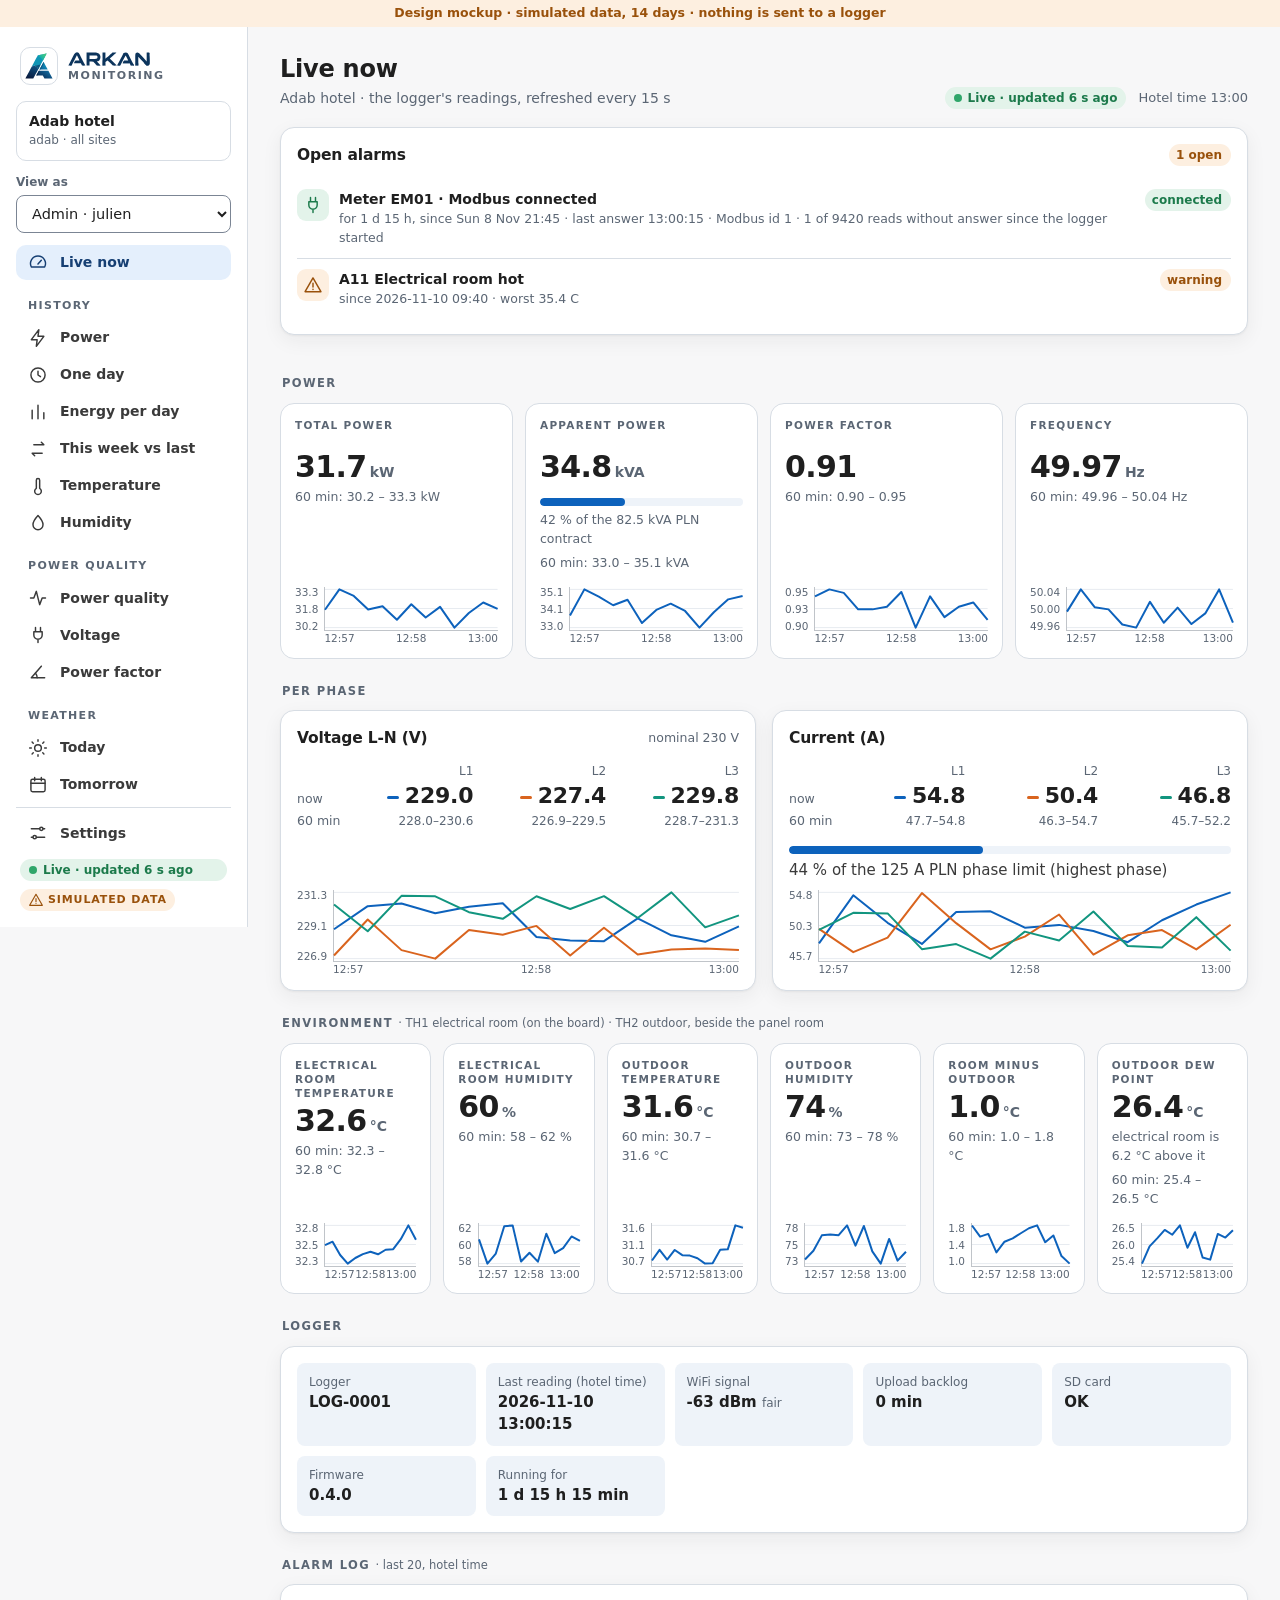
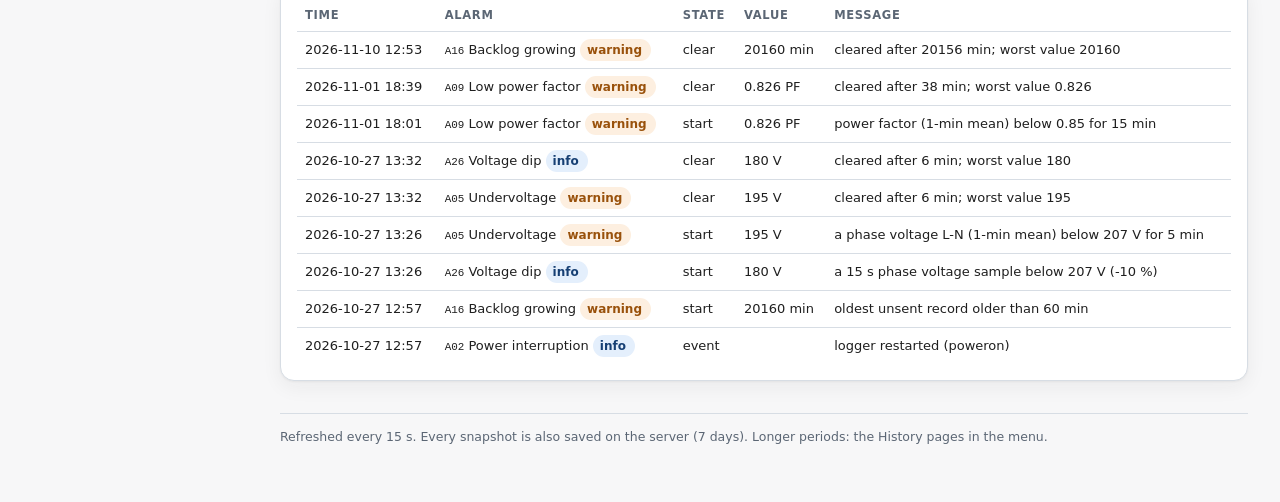
==== docs/mockup/arkan/index.html @ cc8fe13a "Meter link: Modbus connection state of each meter on the site page Firmware 0.5.0: meter::read() kee" ====
<!DOCTYPE html>
<html lang="en">
<head>
<meta charset="utf-8">
<meta name="viewport" content="width=device-width,initial-scale=1,viewport-fit=cover">
<meta name="robots" content="noindex">
<title>Arkan Monitoring: design mockup</title>
<style>/* Arkan UI kit, R1, status S3 (for owner review), 24 October 2026 (R0 the same morning; R1 adds what the Hub port needed: tone pills, small button, five-tile row, landing shell).
   Extracted from the CMMS demo of 21 October 2026 and extended for the Project Hub (progress, deliverables, data room, onboarding, parties).
   One stylesheet, no build step, no network. Class names are the CMMS names, so the CMMS can adopt this file without markup changes.
   Layout follows the width of .shell (container queries): icon rail from 700px, full sidebar from 1100px, top bar and bottom tabs below 700px.
   Needs arkan-ui.js for display settings, sheets and filters; everything else renders from the stylesheet alone.
   Fonts: Satoshi if installed or self-hosted, then Plus Jakarta Sans, then the system font. This file loads nothing from the network.
   Left in the CMMS (not shared): site plan, pins, rooms, QR, asset condition, live electricity, PM week. Deviations: see README.md. */
:root{
  color-scheme:light;
  --bg:#F7F7F8; --surface:#FFFFFF; --surface-2:#EEF3F9; --stage:#E9EDF2;
  --ink:#1F1F1F; --ink-2:#3A3A3A; --muted:#5B6674;
  --line:#D7DDE4; --line-2:#C0C4C9; --grid:#E7EBF0; --control:#7B8594;
  --brand:#0D62BC; --brand-ink:#163F73; --brand-bright:#1B8ED1; --brand-tint:#E4EFFC; --brand-tint-2:#C1DDFD;
  --action:#0D62BC; --action-hover:#163F73; --on-action:#FFFFFF; --focus:#1B8ED1;
  --good:#2FA66A; --good-ink:#1C7A4B; --good-bg:#E3F3EA;
  --warn:#D06A0A; --warn-ink:#99510B; --warn-bg:#FDEFE0;
  --crit:#D14343; --crit-ink:#A62A2A; --crit-bg:#FBE6E6;
  --wordmark:#0C345C; --tile:#FFFFFF;
  --band:rgba(47,166,106,.11); --area:rgba(13,98,188,.10);
  --shadow-card:0 1px 2px rgba(31,31,31,.05),0 6px 20px rgba(31,31,31,.06);
  --shadow-pop:0 4px 8px rgba(31,31,31,.08),0 16px 40px rgba(31,31,31,.14);
  --scrim:rgba(18,24,33,.42);
  --font:'Satoshi','Plus Jakarta Sans',system-ui,-apple-system,'Segoe UI',Roboto,sans-serif;
  --mono:'IBM Plex Mono',ui-monospace,'SFMono-Regular',Menlo,Consolas,monospace;
  --r-sm:4px; --r-md:8px; --r-lg:14px; --r-pill:999px;
}
@media (prefers-color-scheme:dark){:root:not([data-theme="light"]):not([data-theme="contrast"]){
  --bg:#0E131A; --surface:#151C25; --surface-2:#1C2633; --stage:#090D12;
  --ink:#F2F5F9; --ink-2:#D0D8E2; --muted:#98A4B4;
  --line:#283341; --line-2:#3A4657; --grid:#202A36; --control:#6E7C91;
  --brand:#5AA2EC; --brand-ink:#AFCFF5; --brand-bright:#62B6EA; --brand-tint:#172F4C; --brand-tint-2:#21426B;
  --action:#2C77CC; --action-hover:#2268B8; --on-action:#FFFFFF; --focus:#62B6EA;
  --good:#47BF81; --good-ink:#82DAAB; --good-bg:#12321F;
  --warn:#F5A04E; --warn-ink:#F7BE84; --warn-bg:#3A2613;
  --crit:#EE6B6B; --crit-ink:#F59B9B; --crit-bg:#3E1A1C;
  --wordmark:#E8EEF6; --tile:#FFFFFF;
  --band:rgba(71,191,129,.14); --area:rgba(90,162,236,.16);
  --shadow-card:0 1px 2px rgba(0,0,0,.35),0 6px 20px rgba(0,0,0,.25);
  --shadow-pop:0 4px 8px rgba(0,0,0,.4),0 16px 40px rgba(0,0,0,.45);
  --scrim:rgba(0,0,0,.6); color-scheme:dark;
}}
:root[data-theme="dark"]{
  --bg:#0E131A; --surface:#151C25; --surface-2:#1C2633; --stage:#090D12;
  --ink:#F2F5F9; --ink-2:#D0D8E2; --muted:#98A4B4;
  --line:#283341; --line-2:#3A4657; --grid:#202A36; --control:#6E7C91;
  --brand:#5AA2EC; --brand-ink:#AFCFF5; --brand-bright:#62B6EA; --brand-tint:#172F4C; --brand-tint-2:#21426B;
  --action:#2C77CC; --action-hover:#2268B8; --on-action:#FFFFFF; --focus:#62B6EA;
  --good:#47BF81; --good-ink:#82DAAB; --good-bg:#12321F;
  --warn:#F5A04E; --warn-ink:#F7BE84; --warn-bg:#3A2613;
  --crit:#EE6B6B; --crit-ink:#F59B9B; --crit-bg:#3E1A1C;
  --wordmark:#E8EEF6; --tile:#FFFFFF;
  --band:rgba(71,191,129,.14); --area:rgba(90,162,236,.16);
  --shadow-card:0 1px 2px rgba(0,0,0,.35),0 6px 20px rgba(0,0,0,.25);
  --shadow-pop:0 4px 8px rgba(0,0,0,.4),0 16px 40px rgba(0,0,0,.45);
  --scrim:rgba(0,0,0,.6); color-scheme:dark;
}
*{box-sizing:border-box}
body{background:var(--bg);color:var(--ink-2);font:15px/1.5 var(--font);-webkit-font-smoothing:antialiased;font-variant-numeric:tabular-nums}
body::before{content:"";position:fixed;inset:0 0 auto;height:env(safe-area-inset-top,0px);z-index:60;background:var(--surface)}
button,input,select,textarea{font:inherit;color:inherit}
button{cursor:pointer;background:none;border:0;padding:0;text-align:inherit}
:focus-visible{outline:2px solid var(--focus);outline-offset:2px;border-radius:6px}
h1,h2,h3{color:var(--ink);margin:0;text-wrap:balance;letter-spacing:-.01em}
p{margin:0}
.i{width:20px;height:20px;flex:none;fill:none;stroke:currentColor;stroke-width:1.75;stroke-linecap:round;stroke-linejoin:round}
.i.sm{width:16px;height:16px}
.mono{font-family:var(--mono);font-size:.84em;font-weight:500;letter-spacing:0}
.eyebrow{font-size:11.5px;font-weight:700;letter-spacing:.12em;text-transform:uppercase;color:var(--muted)}
.muted{color:var(--muted)}
.sr{position:absolute;width:1px;height:1px;overflow:hidden;clip:rect(0 0 0 0);white-space:nowrap}
@media (prefers-reduced-motion:reduce){*{transition:none!important;animation:none!important}}

/* App shell */
.shell{container:app/inline-size}
.app{display:grid;grid-template-columns:minmax(0,1fr);min-height:100vh}
.side{display:none}
.topbar{position:sticky;top:env(safe-area-inset-top,0px);z-index:20;display:flex;align-items:center;gap:10px;padding-block:10px;padding-left:max(16px,env(safe-area-inset-left,0px));padding-right:max(16px,env(safe-area-inset-right,0px));background:var(--surface);border-bottom:1px solid var(--line)}
.topbar .t-prop{min-width:0;flex:1;line-height:1.2}
.topbar .t-prop b{display:block;color:var(--ink);font-size:15px}
.topbar .t-prop small{color:var(--muted);font-size:12px}
.main{min-width:0;padding-block:16px 24px;padding-left:max(16px,env(safe-area-inset-left,0px));padding-right:max(16px,env(safe-area-inset-right,0px))}
.tabbar{position:sticky;bottom:0;z-index:30;display:grid;grid-auto-flow:column;grid-auto-columns:minmax(0,1fr);background:var(--surface);border-top:1px solid var(--line);padding-block:6px calc(6px + env(safe-area-inset-bottom,0px));padding-left:max(8px,env(safe-area-inset-left,0px));padding-right:max(8px,env(safe-area-inset-right,0px))}
.tabbar a,.tabbar button{display:flex;flex-direction:column;align-items:center;gap:2px;font-size:11px;font-weight:600;color:var(--muted);padding:4px 2px;border-radius:10px;min-width:0}
.tabbar a span,.tabbar button span{max-width:100%;overflow:hidden;text-overflow:ellipsis;white-space:nowrap}
.tabbar a[aria-current="page"],.tabbar button[aria-current="page"]{color:var(--brand)}
.tabbar .tb-report .tb-ic{display:grid;place-items:center;width:44px;height:44px;margin-top:-18px;border-radius:50%;background:var(--action);color:var(--on-action);box-shadow:var(--shadow-pop)}
.tabbar .tb-report .tb-ic .i{width:24px;height:24px}

.brand{display:flex;align-items:center;gap:10px;min-width:0}
.mark-tile{display:grid;place-items:center;width:38px;height:38px;flex:none;border-radius:10px;background:var(--tile);border:1px solid var(--line)}
.mark-tile svg{width:28px;height:28px}
.brand-txt{display:flex;flex-direction:column;line-height:1;gap:4px;min-width:0}
.brand-txt .wm{color:var(--wordmark);display:block;height:14px}
.brand-txt .wm svg{height:14px;width:auto;display:block}
.brand-txt .prod{font-size:11px;font-weight:700;letter-spacing:.14em;text-transform:uppercase;color:var(--muted)}

.side{position:sticky;top:0;height:100vh;flex-direction:column;gap:8px;background:var(--surface);border-right:1px solid var(--line);padding-block:16px;padding-left:max(10px,env(safe-area-inset-left,0px));padding-right:10px;overflow-y:auto}
.side .brand{justify-content:center;padding-bottom:8px}
.side .brand-txt{display:none}
.side .prop{display:none}
.snav{display:flex;flex-direction:column;gap:2px}
.snav a,.snav button{display:flex;flex-direction:column;align-items:center;gap:3px;padding:8px 4px;border-radius:10px;color:var(--ink-2);font-size:11px;font-weight:600;text-align:center}
.snav a:hover,.snav button:hover{background:var(--surface-2)}
.snav a[aria-current="page"],.snav button[aria-current="page"]{background:var(--brand-tint);color:var(--brand-ink)}
.side-foot{margin-top:auto;display:flex;flex-direction:column;gap:8px}
.side-foot .full{display:none}
.icon-btn{display:grid;place-items:center;width:40px;height:40px;border-radius:10px;color:var(--ink-2);border:1px solid var(--line);background:var(--surface);margin-inline:auto;font-size:12px;font-weight:700}
.icon-btn:hover{background:var(--surface-2)}

@container app (min-width:700px){
  .app{grid-template-columns:84px minmax(0,1fr)}
  .side{display:flex}
  .topbar,.tabbar{display:none}
  .main{padding-block:24px 48px;padding-left:24px;padding-right:max(24px,env(safe-area-inset-right,0px))}
}
@container app (min-width:1100px){
  .app{grid-template-columns:248px minmax(0,1fr)}
  .side{padding-left:max(16px,env(safe-area-inset-left,0px));padding-right:16px;gap:12px}
  .side .brand{justify-content:flex-start;padding:4px 4px 4px}
  .side .brand-txt{display:flex}
  .side .prop{display:block;text-align:left;padding:10px 12px;border-radius:10px;border:1px solid var(--line);line-height:1.3}
  .side .prop b{display:block;color:var(--ink);font-size:14px}
  .side .prop small{color:var(--muted);font-size:12px}
  .snav a,.snav button{flex-direction:row;gap:12px;padding:9px 12px;font-size:14px;text-align:left}
  .side-foot .rail{display:none}
  .side-foot .full{display:flex;flex-direction:column;gap:8px}
  .main{padding-block:28px 56px;padding-left:32px;padding-right:max(32px,env(safe-area-inset-right,0px))}
}
.field-row{display:flex;flex-direction:column;gap:4px}
.field-row label{font-size:12px;font-weight:600;color:var(--muted)}
select,input[type="text"],input[type="number"],input[type="search"],textarea{width:100%;min-width:0;padding:9px 11px;border-radius:var(--r-md);border:1px solid var(--control);background:var(--surface);color:var(--ink);font-size:14.5px}
textarea{min-height:84px;resize:vertical}
.seg{display:inline-flex;padding:3px;border-radius:var(--r-md);background:var(--surface-2);gap:2px}
.seg button{padding:5px 10px;border-radius:6px;font-size:13px;font-weight:600;color:var(--muted)}
.seg button[aria-pressed="true"]{background:var(--surface);color:var(--ink);box-shadow:0 1px 2px rgba(0,0,0,.12)}
.chip-demo{display:inline-flex;align-items:center;gap:4px;font-size:11px;font-weight:700;letter-spacing:.08em;text-transform:uppercase;color:var(--warn-ink);background:var(--warn-bg);border-radius:var(--r-pill);padding:3px 8px;white-space:nowrap}

/* Page parts */
.page-head{display:flex;flex-wrap:wrap;align-items:flex-end;justify-content:space-between;gap:12px;margin-bottom:18px}
.page-head h1{font-size:24px;font-weight:800;line-height:1.2}
.page-head .sub{color:var(--muted);font-size:14px;margin-top:4px}
.btn{display:inline-flex;align-items:center;justify-content:center;gap:8px;padding:10px 16px;border-radius:var(--r-md);font-weight:700;font-size:14px;border:1px solid var(--line-2);background:var(--surface);color:var(--ink);white-space:nowrap}
.btn:hover{background:var(--surface-2)}
.btn.primary{background:var(--action);border-color:var(--action);color:var(--on-action)}
.btn.primary:hover{background:var(--action-hover);border-color:var(--action-hover)}
.btn.block{width:100%}
.btn.lg{padding:14px 18px;font-size:15.5px}
.btn:active{opacity:.85}
.card{background:var(--surface);border:1px solid var(--line);border-radius:var(--r-lg);box-shadow:var(--shadow-card);padding:16px;min-width:0}
.card-head{display:flex;align-items:center;justify-content:space-between;gap:12px;margin-bottom:12px}
.card-head h2{font-size:15.5px;font-weight:700}
.link{color:var(--brand);font-weight:600;font-size:13.5px;display:inline-flex;align-items:center;gap:4px}
.link:hover{text-decoration:underline}

.banner{display:flex;gap:12px;align-items:flex-start;padding:12px 14px;border-radius:var(--r-md);background:var(--brand-tint);color:var(--brand-ink);margin-bottom:16px;font-size:14px}
.banner b{color:var(--brand-ink)}
.banner.warn{background:var(--warn-bg);color:var(--warn-ink)}
.banner.warn b{color:var(--warn-ink)}

.tiles{display:grid;grid-template-columns:repeat(2,minmax(0,1fr));gap:12px;margin-bottom:16px}
.kpi{background:var(--surface);border:1px solid var(--line);border-radius:var(--r-lg);padding:14px;display:flex;flex-direction:column;gap:6px;min-width:0}
.kpi .eyebrow{font-size:10.5px;line-height:1.35;min-height:2.7em}
.kpi .big{font-size:30px;font-weight:800;color:var(--ink);line-height:1;letter-spacing:-.02em}
.kpi .big small{font-size:14px;font-weight:600;color:var(--muted);letter-spacing:0;margin-left:3px}
.kpi .sub{font-size:12.5px;color:var(--muted)}
.state{display:inline-flex;align-items:center;gap:4px;font-size:12px;font-weight:700;border-radius:var(--r-pill);padding:2px 8px 2px 6px;align-self:flex-start;white-space:nowrap}
.state .i{width:14px;height:14px;stroke-width:2.2}
.state.good{background:var(--good-bg);color:var(--good-ink)}
.state.warn{background:var(--warn-bg);color:var(--warn-ink)}
.state.crit{background:var(--crit-bg);color:var(--crit-ink)}
.state.info{background:var(--brand-tint);color:var(--brand-ink)}
.state.neutral{background:var(--surface-2);color:var(--muted)}

.dash{display:grid;gap:16px;grid-template-columns:minmax(0,1fr)}
@container app (min-width:700px){
  .tiles{grid-template-columns:repeat(3,minmax(0,1fr))}
  .dash{grid-template-columns:repeat(6,minmax(0,1fr))}
  .w-site,.w-att,.w-pace{grid-column:span 6}
  .w-third{grid-column:span 3}
}
@container app (min-width:1100px){
  .tiles{grid-template-columns:repeat(6,minmax(0,1fr))}
  .dash{grid-template-columns:repeat(12,minmax(0,1fr))}
  .w-site{grid-column:span 8}
  .w-att{grid-column:span 4}
  .w-third,.w-pace{grid-column:span 4}
}

/* Pills */
.pill{display:inline-flex;align-items:center;gap:4px;font-size:12px;font-weight:700;padding:2px 9px 2px 7px;border-radius:var(--r-pill);white-space:nowrap;line-height:1.5}
.pill .i{width:13px;height:13px;stroke-width:2.2}
.pri-urgent{background:var(--crit-bg);color:var(--crit-ink)}
.pri-high{background:var(--warn-bg);color:var(--warn-ink)}
.pri-normal{background:var(--brand-tint);color:var(--brand-ink)}
.pri-low{background:var(--surface-2);color:var(--muted)}
.st{border:1px solid var(--line);color:var(--ink-2);background:var(--surface);font-weight:600}
.st .dot{width:8px;height:8px;border-radius:50%;background:var(--muted)}
.st.s-open .dot,.st.s-assigned .dot{background:var(--brand)}
.st.s-progress .dot{background:var(--brand-bright);box-shadow:0 0 0 3px var(--brand-tint)}
.st.s-parts .dot,.st.s-contractor .dot{background:var(--warn)}
.st.s-check .dot{background:var(--good)}
.st.s-closed .dot,.st.s-scheduled .dot{background:var(--line-2)}
.av{display:inline-grid;place-items:center;width:28px;height:28px;border-radius:50%;background:var(--brand-tint-2);color:var(--brand-ink);font-size:11px;font-weight:800;flex:none}
.av.none{background:var(--surface-2);color:var(--muted);border:1px dashed var(--line-2)}
.av.ext{background:var(--warn-bg);color:var(--warn-ink)}
.due{display:inline-flex;align-items:center;gap:4px;font-size:12.5px;color:var(--muted);white-space:nowrap}
.due .i{width:14px;height:14px}
.due.crit{color:var(--crit-ink);font-weight:700}
.due.warn{color:var(--warn-ink);font-weight:700}

/* Job list */
.jlist{display:flex;flex-direction:column}
.jrow{display:grid;grid-template-columns:36px minmax(0,1fr);gap:4px 12px;padding:12px 8px;border-radius:var(--r-md);width:100%;align-items:start}
.jrow+.jrow{border-top:1px solid var(--line)}
.jrow:hover{background:var(--surface-2)}
.jrow[aria-current="true"]{background:var(--brand-tint)}
.jic{display:grid;place-items:center;width:36px;height:36px;border-radius:10px;background:var(--surface-2);color:var(--brand-ink)}
.jtitle{color:var(--ink);font-weight:700;font-size:14.5px;line-height:1.35}
.jmeta{font-size:12.5px;color:var(--muted);margin-top:2px}
.jtags{grid-column:2;display:flex;flex-wrap:wrap;gap:6px;align-items:center}
.jtags .av{width:24px;height:24px;font-size:10px;margin-left:auto}
.filters{display:flex;flex-wrap:wrap;gap:8px;align-items:center;margin-bottom:12px}
.fchip{padding:6px 12px;border-radius:var(--r-pill);border:1px solid var(--line-2);font-size:13px;font-weight:600;color:var(--ink-2);background:var(--surface);white-space:nowrap}
.fchip[aria-pressed="true"]{background:var(--brand-ink);border-color:var(--brand-ink);color:var(--surface)}
.fchip .n{font-weight:700;opacity:.7;margin-left:4px}
.filters select{width:auto;padding:6px 10px;font-size:13px}
.filters .search{flex:1;min-width:160px}
.jobs-layout{display:grid;gap:16px;grid-template-columns:minmax(0,1fr)}
@container app (min-width:1100px){.jobs-layout.split{grid-template-columns:minmax(0,1fr) 440px}}
.panel{position:sticky;top:16px;align-self:start;max-height:calc(100vh - 32px);overflow:auto}
.empty{padding:28px 12px;text-align:center;color:var(--muted)}

/* Detail */
.dhead{display:flex;flex-direction:column;gap:8px;padding-bottom:14px;border-bottom:1px solid var(--line)}
.dhead h2{font-size:19px;font-weight:800;line-height:1.3}
.dtags{display:flex;flex-wrap:wrap;gap:6px;align-items:center}
.dl{display:grid;grid-template-columns:auto minmax(0,1fr);gap:8px 16px;font-size:14px;padding-block:14px;border-bottom:1px solid var(--line)}
.dl dt{color:var(--muted);font-size:12.5px;font-weight:600;padding-top:1px}
.dl dd{margin:0;color:var(--ink);min-width:0}
.dsec{padding-block:14px;border-bottom:1px solid var(--line)}
.dsec:last-child{border-bottom:0}
.dsec h3{font-size:13px;font-weight:700;color:var(--muted);letter-spacing:.06em;text-transform:uppercase;margin-bottom:10px}
.photo{display:grid;place-items:center;gap:6px;aspect-ratio:4/3;max-width:100%;border-radius:var(--r-md);background:repeating-linear-gradient(135deg,var(--surface-2) 0 10px,var(--surface) 10px 20px);border:1px solid var(--line);color:var(--muted);font-size:12.5px;text-align:center;padding:12px;overflow:hidden}
.photo img{width:100%;height:100%;object-fit:cover;border-radius:6px}
.photo .i{width:28px;height:28px}
.photos{display:grid;grid-template-columns:repeat(2,minmax(0,1fr));gap:8px}
.orig{font-size:13px;color:var(--muted);background:var(--surface-2);border-radius:var(--r-md);padding:8px 10px;margin-top:2px}
.orig i{font-style:normal;color:var(--ink-2)}
.ooo{display:flex;gap:8px;align-items:center;font-size:13px;font-weight:700;color:var(--crit-ink);background:var(--crit-bg);border-radius:var(--r-md);padding:8px 10px}
.timeline{list-style:none;margin:0;padding:0;display:flex;flex-direction:column;gap:12px}
.timeline li{display:grid;grid-template-columns:28px minmax(0,1fr);gap:10px;font-size:13.5px}
.timeline .when{font-size:12px;color:var(--muted)}
.checks{list-style:none;margin:0;padding:0;display:flex;flex-direction:column;gap:2px}
.checks button{display:flex;gap:10px;align-items:flex-start;width:100%;padding:7px 6px;border-radius:6px;font-size:14px;color:var(--ink)}
.checks button:hover{background:var(--surface-2)}
.checks button[disabled]{cursor:default}
.checks button[disabled]:hover{background:none}
.box{width:20px;height:20px;flex:none;border-radius:5px;border:1.5px solid var(--control);display:grid;place-items:center;margin-top:1px;background:var(--surface)}
.box .i{width:14px;height:14px;stroke-width:2.6;visibility:hidden}
.done .box{background:var(--good);border-color:var(--good);color:#fff}
.done .box .i{visibility:visible}
.done .ctext{color:var(--muted);text-decoration:line-through;text-decoration-color:var(--line-2)}
.actions{display:flex;flex-wrap:wrap;gap:8px;padding-top:14px}
.actions .btn{flex:1 1 auto}
.stepper{display:flex;gap:4px;margin-top:4px}
.stepper span{flex:1;height:4px;border-radius:2px;background:var(--line)}
.stepper span.on{background:var(--brand)}
.stepper-l{display:flex;justify-content:space-between;font-size:11px;color:var(--muted);margin-top:4px}

/* Sheet */
.sheet-wrap{position:fixed;inset:0;z-index:70;display:flex;justify-content:flex-end;align-items:stretch;background:var(--scrim)}
.sheet{background:var(--surface);width:min(480px,100%);height:100%;overflow:auto;padding-block:calc(12px + env(safe-area-inset-top,0px)) calc(24px + env(safe-area-inset-bottom,0px));padding-left:20px;padding-right:max(20px,env(safe-area-inset-right,0px));box-shadow:var(--shadow-pop)}
.sheet.small{height:auto;max-height:100%;align-self:flex-end;width:100%;border-radius:18px 18px 0 0;padding-left:max(20px,env(safe-area-inset-left,0px))}
@media (min-width:700px){.sheet.small{align-self:center;width:min(440px,92%);border-radius:var(--r-lg);margin-right:auto;margin-left:auto;padding-bottom:24px}}
.sheet-top{display:flex;align-items:center;justify-content:space-between;gap:8px;margin-bottom:12px;position:sticky;top:-12px;background:var(--surface);padding-block:8px;z-index:2}
.sheet-top .icon-btn{margin:0}
.opt{display:flex;align-items:center;gap:12px;width:100%;padding:12px;border-radius:var(--r-md);border:1px solid var(--line);margin-bottom:8px;color:var(--ink)}
.opt:hover{background:var(--surface-2)}
.opt[aria-pressed="true"]{border-color:var(--brand);background:var(--brand-tint)}
.opt small{display:block;color:var(--muted);font-size:12.5px}
.toast{position:fixed;left:50%;width:max-content;transform:translateX(-50%);bottom:calc(96px + env(safe-area-inset-bottom,0px));z-index:95;background:var(--ink);color:var(--surface);padding:11px 16px;border-radius:var(--r-md);font-size:14px;font-weight:600;box-shadow:var(--shadow-pop);max-width:min(520px,calc(100% - 32px));display:flex;gap:10px;align-items:center}
@media (min-width:700px){.toast{bottom:28px}}

.legend{display:flex;flex-wrap:wrap;gap:6px 14px;font-size:12px;color:var(--muted);margin-top:10px}
.legend span{display:inline-flex;align-items:center;gap:6px}
.sw{width:12px;height:12px;border-radius:3px;border:1px solid var(--line-2);display:inline-block}
/* Charts */
.chart{position:relative;width:100%;touch-action:pan-y}
.chart svg{display:block;overflow:visible}
.chart .grid{stroke:var(--grid);stroke-width:1}
.chart .ax{fill:var(--muted);font-size:11px;font-family:var(--font)}
.chart .lbl{fill:var(--ink);font-size:11.5px;font-weight:700;font-family:var(--font)}
.chart .band{fill:var(--band)}
.chart .ln{fill:none;stroke:var(--brand);stroke-width:2;stroke-linejoin:round;stroke-linecap:round}
.chart .ar{fill:var(--area)}
.chart .mk-bad{fill:var(--crit);stroke:var(--surface);stroke-width:2}
.chart .mk-end{fill:var(--brand);stroke:var(--surface);stroke-width:2}
.chart .xh{stroke:var(--line-2);stroke-width:1}
.chart .xhd{fill:var(--surface);stroke:var(--brand);stroke-width:2}
.chart .lim{stroke:var(--crit);stroke-width:1;stroke-dasharray:4 4}
.tip{position:absolute;top:-6px;pointer-events:none;background:var(--ink);color:var(--surface);font-size:12px;padding:6px 9px;border-radius:6px;white-space:nowrap;transform:translateY(-100%);box-shadow:var(--shadow-pop);z-index:3}
.tip b{font-weight:700}
.spark-row{display:grid;grid-template-columns:minmax(0,1fr) auto;gap:4px 12px;align-items:end;padding-block:10px}
.spark-row+.spark-row{border-top:1px solid var(--line)}
.spark-row .v{font-size:22px;font-weight:800;color:var(--ink);line-height:1;text-align:right}
.spark-row .v small{font-size:12px;color:var(--muted);font-weight:600}
.spark-row .chart{grid-column:1/-1}
details.tbl summary{cursor:pointer;color:var(--brand);font-weight:600;font-size:13px;margin-top:8px}
.tablewrap{overflow-x:auto}
table.data{border-collapse:collapse;width:100%;font-size:13px;margin-top:8px}
table.data th{text-align:left;font-size:11.5px;color:var(--muted);font-weight:700;letter-spacing:.06em;text-transform:uppercase;padding:6px 8px;border-bottom:1px solid var(--line);white-space:nowrap}
table.data td{padding:7px 8px;border-bottom:1px solid var(--line);color:var(--ink);white-space:nowrap}
table.data td.wrap{white-space:normal;min-width:180px}
table.data tr:last-child td{border-bottom:0}
.num{text-align:right}

/* Lists, pacing, week */
.alist{list-style:none;margin:0;padding:0;display:flex;flex-direction:column}
.alist li{display:grid;grid-template-columns:32px minmax(0,1fr) auto;gap:10px;padding-block:10px;align-items:start;font-size:14px}
.alist li+li{border-top:1px solid var(--line)}
.alist .ai{display:grid;place-items:center;width:32px;height:32px;border-radius:9px}
.alist .ai.crit{background:var(--crit-bg);color:var(--crit-ink)}
.alist .ai.good{background:var(--good-bg);color:var(--good-ink)}
.alist .ai.warn{background:var(--warn-bg);color:var(--warn-ink)}
.alist .ai.info{background:var(--brand-tint);color:var(--brand-ink)}
.alist b{color:var(--ink)}
.alist small{display:block;color:var(--muted);font-size:12.5px}
.pace{display:grid;grid-template-columns:repeat(10,minmax(0,1fr));gap:4px;margin-block:10px 8px}
.pace span{height:30px;border-radius:5px;border:1px solid var(--line-2);display:grid;place-items:center;font-size:10.5px;font-weight:700;color:var(--muted);background:var(--surface)}
.pace span.done{background:var(--good-bg);border-color:var(--good);color:var(--good-ink)}
.pace span.prog{background:var(--brand-tint);border-color:var(--brand);color:var(--brand-ink)}
.pace-note{font-size:13px;color:var(--muted)}
.two{display:grid;gap:16px;grid-template-columns:minmax(0,1fr)}
@container app (min-width:900px){.two{grid-template-columns:repeat(2,minmax(0,1fr))}}
.three{display:grid;gap:16px;grid-template-columns:minmax(0,1fr)}
@container app (min-width:1100px){.three{grid-template-columns:repeat(3,minmax(0,1fr))}}
.stack{display:flex;flex-direction:column;gap:16px;min-width:0}

/* Report */
.report{max-width:640px}
.step{display:flex;flex-direction:column;gap:10px;margin-bottom:20px}
.step-l{display:flex;align-items:center;gap:8px;font-weight:700;color:var(--ink);font-size:15px}
.step-n{display:grid;place-items:center;width:22px;height:22px;border-radius:50%;background:var(--brand-ink);color:var(--surface);font-size:12px;font-weight:800}
.gridpick{display:grid;grid-template-columns:repeat(2,minmax(0,1fr));gap:8px}
@container app (min-width:560px){.gridpick{grid-template-columns:repeat(3,minmax(0,1fr))}.gridpick.cats{grid-template-columns:repeat(4,minmax(0,1fr))}}
.pick{display:flex;flex-direction:column;align-items:flex-start;gap:6px;padding:12px;border-radius:var(--r-md);border:1px solid var(--control);background:var(--surface);color:var(--ink);font-weight:600;font-size:13.5px;line-height:1.3;min-width:0}
.pick .i{color:var(--brand-ink)}
.pick[aria-pressed="true"]{border-color:var(--brand);background:var(--brand-tint);box-shadow:0 0 0 1px var(--brand)}
.toggle{display:flex;gap:12px;align-items:center;padding:12px;border-radius:var(--r-md);border:1px solid var(--control);background:var(--surface);color:var(--ink);font-weight:600;font-size:14px;width:100%}
.switch{width:40px;height:24px;border-radius:12px;background:var(--control);position:relative;flex:none;transition:background .15s}
.switch::after{content:"";position:absolute;top:3px;left:3px;width:18px;height:18px;border-radius:50%;background:#fff;transition:transform .15s}
.toggle[aria-pressed="true"] .switch{background:var(--action)}
.toggle[aria-pressed="true"] .switch::after{transform:translateX(16px)}
.err{color:var(--crit-ink);font-size:13px;font-weight:600;display:flex;gap:6px;align-items:center}
.sugg{font-size:13px;color:var(--muted)}

/* Assets */
.alay{display:grid;gap:16px;grid-template-columns:minmax(0,1fr)}
@container app (min-width:1100px){.alay.split{grid-template-columns:minmax(0,1fr) 400px}}
.agroup h3{font-size:12px;font-weight:700;letter-spacing:.1em;text-transform:uppercase;color:var(--muted);margin:14px 0 6px;display:flex;gap:8px;align-items:center}
.arow{display:grid;grid-template-columns:minmax(0,1fr) auto;gap:2px 12px;padding:10px 8px;border-radius:var(--r-md);width:100%;align-items:center}
.arow+.arow{border-top:1px solid var(--line)}
.arow:hover{background:var(--surface-2)}
.arow[aria-current="true"]{background:var(--brand-tint)}
.arow .an{font-weight:700;color:var(--ink);font-size:14px}
.arow .ameta{font-size:12.5px;color:var(--muted)}
.meter{display:grid;grid-template-columns:repeat(2,minmax(0,1fr));gap:10px}
.meter div{background:var(--surface-2);border-radius:var(--r-md);padding:10px 12px}
.meter b{display:block;font-size:18px;color:var(--ink);font-weight:800}
.meter small{color:var(--muted);font-size:12px}
.inline{display:flex;gap:8px;align-items:center;flex-wrap:wrap}
.more-list .opt .i{color:var(--brand-ink)}

/* Navigation separator */
.snav .sep{height:1px;background:var(--line);margin:8px 6px}
.snav .sep-l{display:none}
@container app (min-width:1100px){.snav .sep-l{display:block;font-size:11px;font-weight:700;letter-spacing:.12em;text-transform:uppercase;color:var(--muted);padding:2px 12px 4px}}

.rooms-strip{display:grid;grid-template-columns:repeat(10,minmax(0,1fr));gap:4px;margin-top:12px}
.rooms-strip button{border:1px solid var(--line-2);border-radius:6px;padding:4px 2px;text-align:center;font-size:11.5px;font-weight:700;color:var(--ink);background:var(--surface);line-height:1.25;min-width:0}
.rooms-strip button small{display:block;font-size:10px;font-weight:600;color:var(--muted);overflow:hidden;text-overflow:ellipsis;white-space:nowrap}
.rooms-strip button.ooo{background:var(--crit-bg);border-color:var(--crit)}
.rooms-strip button.pm{background:var(--brand-tint);border-color:var(--brand)}
.rooms-strip button.occ{background:var(--surface-2)}
.live-pill{display:inline-flex;align-items:center;gap:6px;font-size:12px;font-weight:700;color:var(--good-ink);background:var(--good-bg);padding:2px 9px;border-radius:var(--r-pill);white-space:nowrap}
.live-pill i{width:8px;height:8px;border-radius:50%;background:var(--good);animation:blink 1.6s infinite}
.live-pill.gen{color:var(--warn-ink);background:var(--warn-bg)}
.live-pill.gen i{background:var(--warn)}
@keyframes blink{50%{opacity:.25}}
.capbar{height:8px;border-radius:4px;background:var(--surface-2);overflow:hidden;margin:10px 0 5px}
.capbar span{display:block;height:100%;background:var(--brand);border-radius:4px;transition:width .6s}
.capbar.gen span{background:var(--warn)}
/* Data room */
.dr{display:grid;gap:16px;grid-template-columns:minmax(0,1fr)}
@container app (min-width:900px){.dr{grid-template-columns:250px minmax(0,1fr)}}
.tree-wrap{display:none}
@container app (min-width:900px){.tree-wrap{display:block;align-self:start}}
.tree{display:flex;flex-direction:column;gap:2px}
.tree button{display:flex;align-items:center;gap:8px;padding:7px 10px;border-radius:var(--r-md);font-size:13.5px;color:var(--ink-2);width:100%;text-align:left}
.tree button:hover{background:var(--surface-2)}
.tree button.sub{padding-left:36px;font-size:13px}
.tree button[aria-current="true"]{background:var(--brand-tint);color:var(--brand-ink);font-weight:700}
.tree button .n{margin-left:auto;font-size:12px;color:var(--muted);font-weight:600}
.tree button .fn{font-family:var(--mono);font-size:11.5px;color:var(--muted);width:18px}
.tree .miss{color:var(--warn-ink)}
.tree hr{border:0;border-top:1px solid var(--line);margin:6px 0}
.folder-chips{display:flex;gap:8px;overflow-x:auto;padding-bottom:6px;margin-bottom:6px}
@container app (min-width:900px){.folder-chips{display:none}}
.ftype{display:inline-grid;place-items:center;min-width:40px;height:22px;border-radius:5px;font-size:10.5px;font-weight:800;letter-spacing:.04em;padding:0 5px}
.ft-pdf{background:var(--crit-bg);color:var(--crit-ink)}
.ft-dwg{background:var(--brand-tint);color:var(--brand-ink)}
.ft-xlsx{background:var(--good-bg);color:var(--good-ink)}
.ft-jpg{background:var(--warn-bg);color:var(--warn-ink)}
.ft-none,.ft-file{background:var(--surface-2);color:var(--muted)}
.drow{display:grid;grid-template-columns:auto minmax(0,1fr) auto;gap:4px 12px;align-items:center;padding:10px 8px;border-radius:var(--r-md);width:100%}
.drow+.drow{border-top:1px solid var(--line)}
.drow:hover{background:var(--surface-2)}
.drow .dn{font-weight:700;color:var(--ink);font-size:14px}
.drow .dm{font-size:12.5px;color:var(--muted)}
.drow.missing .dn{color:var(--muted);font-style:italic}
.dgroup h3{font-size:12px;font-weight:700;letter-spacing:.1em;text-transform:uppercase;color:var(--muted);margin:14px 8px 4px}
.dgroup:first-child h3{margin-top:2px}
.sheet.wide{width:min(760px,100%)}
.viewer{border:1px solid var(--line);border-radius:10px;background:var(--surface-2);padding:10px;margin-block:14px}
.viewer img{width:100%;display:block;border-radius:6px}
.paper{background:#FFFFFF;border-radius:4px;box-shadow:0 1px 3px rgba(0,0,0,.25)}
.paper svg{display:block;width:100%;height:auto}
.viewer .vnote{font-size:12px;color:var(--muted);margin-top:8px;text-align:center}
.revs{list-style:none;margin:0;padding:0;display:flex;flex-direction:column;gap:6px;font-size:13.5px}
.revs li{display:flex;justify-content:space-between;gap:8px}
.up-in{position:absolute;opacity:0;width:1px;height:1px}
.two-col{display:grid;grid-template-columns:repeat(2,minmax(0,1fr));gap:10px}
.idbox{background:var(--surface-2);border-radius:var(--r-md);padding:10px 12px;font-size:12.5px;color:var(--muted)}
.idbox .mono{display:block;color:var(--ink);font-size:14px;margin-bottom:2px}
.req{color:var(--crit-ink)}
/* Reports */
.rp-bar{display:flex;flex-wrap:wrap;gap:10px;align-items:center;justify-content:space-between;margin-bottom:16px}
.rp-paper{background:var(--surface);border:1px solid var(--line);border-radius:var(--r-lg);box-shadow:var(--shadow-card);overflow:hidden}
.rp-band{background:var(--brand-ink);color:var(--surface);padding:18px 20px;display:flex;flex-wrap:wrap;justify-content:space-between;gap:8px 16px;align-items:flex-end}
.rp-band h2{color:var(--surface);font-size:19px;font-weight:800}
.rp-band .eyebrow{color:var(--surface);opacity:.8}
.rp-band small{font-size:12.5px;opacity:.85}
.rp-body{padding:18px 20px;display:flex;flex-direction:column;gap:18px}
.rp-kpis{display:grid;grid-template-columns:repeat(2,minmax(0,1fr));gap:10px}
@container app (min-width:700px){.rp-kpis{grid-template-columns:repeat(4,minmax(0,1fr))}}
.rp-kpis div{background:var(--surface-2);border-radius:var(--r-md);padding:10px 12px;min-width:0}
.rp-kpis small{display:block;font-size:11.5px;color:var(--muted);line-height:1.35}
.rp-kpis b{display:block;font-size:19px;color:var(--ink);font-weight:800;margin-top:3px}
.rp-kpis span{font-size:12px;color:var(--muted)}
.rp-sec h3{font-size:12px;font-weight:700;letter-spacing:.1em;text-transform:uppercase;color:var(--muted);margin-bottom:8px}
.share{display:inline-block;height:6px;border-radius:3px;background:var(--brand-bright);vertical-align:middle;margin-right:8px}
.chart .bar{fill:var(--brand-bright)}
.chart .bar.hi{fill:var(--brand)}
.rp-note{font-size:12.5px;color:var(--muted)}

/* =====================================================================
   Additions to the CMMS base (everything below is new in the kit)
   ===================================================================== */

/* Document-level basics the CMMS page got from its host */
[hidden]{display:none!important}
html{-webkit-text-size-adjust:100%}
body{margin:0}
img{max-width:100%}
a{color:var(--brand)}
.snav a,.tabbar a{text-decoration:none}
.skip{position:absolute;left:-999px;top:8px;z-index:100;background:var(--surface);color:var(--ink);padding:8px 12px;border-radius:var(--r-md);border:2px solid var(--focus);font-weight:700}
.skip:focus{left:8px}
body.sheet-open{overflow:hidden}
.small:not(.sheet){font-size:12.5px}
.mt-8{margin-top:8px}.mt-16{margin-top:16px}.mb-16{margin-bottom:16px}
.spread{display:flex;justify-content:space-between;align-items:center;gap:12px;flex-wrap:wrap}
.jrow .jtitle,.jrow .jmeta{display:block}

/* High contrast mode (from the Hub): black ground, white text, yellow accent. Colour is never the only signal. */
:root[data-theme="contrast"]{
  --bg:#000000; --surface:#000000; --surface-2:#1A1A1A; --stage:#000000;
  --ink:#FFFFFF; --ink-2:#FFFFFF; --muted:#E6E6E6;
  --line:#FFFFFF; --line-2:#FFFFFF; --grid:#707070; --control:#FFFFFF;
  --brand:#FFE14D; --brand-ink:#FFE14D; --brand-bright:#FFE14D; --brand-tint:#241F00; --brand-tint-2:#403600;
  --action:#FFE14D; --action-hover:#FFFFFF; --on-action:#000000; --focus:#FFFFFF;
  --good:#6DFF9D; --good-ink:#6DFF9D; --good-bg:#00210E;
  --warn:#FFB84D; --warn-ink:#FFD24D; --warn-bg:#2B1A00;
  --crit:#FF8A80; --crit-ink:#FF8A80; --crit-bg:#2D0A08;
  --wordmark:#FFFFFF; --tile:#FFFFFF;
  --band:rgba(109,255,157,.18); --area:rgba(255,225,77,.16);
  --shadow-card:none; --shadow-pop:0 0 0 2px #FFFFFF;
  --scrim:rgba(0,0,0,.8); color-scheme:dark;
}
:root[data-theme="contrast"] a{text-decoration:underline}
:root[data-theme="contrast"] .snav a,:root[data-theme="contrast"] .tabbar a,:root[data-theme="contrast"] .btn,:root[data-theme="contrast"] .skip{text-decoration:none}
:root[data-theme="contrast"] .card,:root[data-theme="contrast"] .kpi,:root[data-theme="contrast"] .side,:root[data-theme="contrast"] .topbar,:root[data-theme="contrast"] .tabbar,:root[data-theme="contrast"] .sheet{border-width:2px}

:root[data-theme="contrast"] .seg button[aria-pressed="true"]{box-shadow:inset 0 0 0 2px #FFFFFF}
.card-head{flex-wrap:wrap;row-gap:4px}

/* Display settings (from the Hub): text size, density, motion. Set by arkan-ui.js on <html>. */
html[data-size="small"] body{zoom:.92}
html[data-size="large"] body{zoom:1.12}
html[data-density="compact"] .card{padding:12px}
html[data-density="compact"] .kpi{padding:10px 12px;gap:4px}
html[data-density="compact"] .jrow{padding:7px 8px}
html[data-density="compact"] .arow,html[data-density="compact"] .drow{padding-block:6px}
html[data-density="compact"] table.data td,html[data-density="compact"] table.data th{padding-block:4px}
html[data-density="compact"] .alist li{padding-block:6px}
html[data-density="compact"] .dash,html[data-density="compact"] .tiles{gap:10px}
html[data-motion="reduce"] *{transition:none!important;animation:none!important;scroll-behavior:auto!important}

/* Dashboard grid helpers: a hero widget, a side widget and a full-width widget */
.tiles.t3{grid-template-columns:repeat(3,minmax(0,1fr))}
.w-hero,.w-side,.w-full{grid-column:1/-1}
@container app (min-width:700px){
  .tiles.t4{grid-template-columns:repeat(4,minmax(0,1fr))}
  .w-hero,.w-side{grid-column:span 6}
}
@container app (min-width:1100px){
  .tiles.t4{grid-template-columns:repeat(4,minmax(0,1fr))}
  .w-hero{grid-column:span 8}
  .w-side{grid-column:span 4}
}

/* Audience chips: every page says whose view it is */
.aud{display:inline-flex;align-items:center;gap:6px;font-size:12px;font-weight:700;border-radius:var(--r-pill);padding:2px 10px;white-space:nowrap}
.aud-client{background:var(--good-bg);color:var(--good-ink)}
.aud-internal{background:var(--brand-tint);color:var(--brand-ink)}

/* Provenance footer: data date, record, kit revision */
.foot{margin-top:32px;padding-top:14px;border-top:1px solid var(--line);display:flex;flex-wrap:wrap;gap:6px 16px;justify-content:space-between;font-size:12.5px;color:var(--muted)}

/* Count badge in the navigation: the "waiting on you" number */
.snav a,.snav button{position:relative}
.tabbar a,.tabbar button{position:relative}
.nav-count{margin-left:auto;font-size:11px;font-weight:800;background:var(--warn-bg);color:var(--warn-ink);border-radius:var(--r-pill);padding:0 7px;line-height:18px;min-width:20px;text-align:center}
.tabbar .nav-count{position:absolute;top:0;left:calc(50% + 6px);margin:0}
@container app (min-width:700px) and (max-width:1099px){.snav .nav-count{position:absolute;top:2px;right:6px;margin:0}}

/* Selected row in a list: the detail shows beside it */
.lsplit{display:grid;gap:16px;grid-template-columns:minmax(0,1fr)}
.lsplit>.panel{display:none}
@container app (min-width:1100px){
  .lsplit{grid-template-columns:minmax(0,1fr) 440px}
  .lsplit>.panel{display:block}
}

/* Progress bars: segments widths are set inline from the data */
.pbar{display:flex;height:10px;border-radius:5px;overflow:hidden;background:var(--surface-2);border:1px solid var(--line)}
.pbar.sm{height:8px}
.pb{display:block;height:100%}
.pb-done{background:var(--good)}
.pb-active{background:var(--brand)}
.pb-review{background:var(--warn)}
.pb-expected{background:repeating-linear-gradient(45deg,var(--line-2) 0 3px,transparent 3px 7px)}
.plegend{display:flex;flex-wrap:wrap;gap:6px 16px;margin-top:10px;font-size:12px;color:var(--muted)}
.plegend span{display:inline-flex;align-items:center;gap:6px}
.plegend i{display:inline-block;width:10px;height:10px;border-radius:2px;border:1px solid var(--line-2)}
.prow{display:grid;grid-template-columns:minmax(84px,140px) minmax(0,1fr) auto;gap:4px 12px;align-items:center;padding-block:8px;font-size:13.5px}
.prow+.prow{border-top:1px solid var(--line)}
.prow .pn{color:var(--ink);font-weight:700}
.prow .pv{font-size:12.5px;color:var(--muted);text-align:right;white-space:nowrap}

/* Stage strip: nine stages with their gates. Wraps to rows on narrow widths. */
.stages{display:grid;grid-template-columns:repeat(3,minmax(0,1fr));gap:14px 8px}
@container app (min-width:700px){.stages{grid-template-columns:repeat(5,minmax(0,1fr))}}
@container app (min-width:1320px){.stages{grid-template-columns:repeat(9,minmax(0,1fr))}}
.stg{display:grid;gap:5px;align-content:start;min-width:0}
.stg .rail{height:8px;border-radius:4px;background:var(--line)}
.stg.done .rail{background:var(--good)}
.stg.now .rail{background:var(--brand)}
.stg.off .rail{background:repeating-linear-gradient(45deg,var(--line-2) 0 3px,transparent 3px 7px)}
.stg .nm{font-weight:700;color:var(--ink);font-size:13.5px;overflow-wrap:anywhere}
.stg.now .nm{color:var(--brand)}
.stg .stt{font-size:11px;font-weight:800;letter-spacing:.08em;text-transform:uppercase;color:var(--muted)}
.stg.done .stt{color:var(--good-ink)}
.stg.now .stt{color:var(--brand-ink)}
.stg .gt{font-size:12px;color:var(--muted)}
.stg .gt .mono{color:var(--ink);margin-right:5px}
.stg .ct{font-size:12px;color:var(--muted)}

/* Document status codes: the code and its words together (S0 not issued, S1 to S5 issued for a purpose, A1 and AB approved) */
.pill.dc{font-weight:700}
.pill.dc .mono{font-weight:800}
.dc-S0{background:var(--warn-bg);color:var(--warn-ink)}
.dc-S1,.dc-S2,.dc-S3,.dc-S4,.dc-S5{background:var(--brand-tint);color:var(--brand-ink)}
.dc-A1,.dc-AB{background:var(--good-bg);color:var(--good-ink)}

/* Small text helpers and block layout for spans used as rows */
.ink{color:var(--ink)}
.val{font-size:22px;font-weight:800;color:var(--ink);line-height:1}
.timeline .when,.drow .dn,.drow .dm,.arow .an,.arow .ameta{display:block}
a.drow,a.jrow,a.arow{text-decoration:none}
.side-foot .chip-demo{align-self:flex-start}
.dr>div{min-width:0}
.sw.occ{background:var(--surface-2)}
.rooms-strip button.ooo{display:block;gap:0}
.chart.static svg{width:100%;height:auto}

/* File list inside a detail: type chip, name, size */
.flist{list-style:none;margin:0;padding:0}
.flist li{display:grid;grid-template-columns:48px minmax(0,1fr);gap:10px;align-items:center;padding-block:8px;font-size:14px}
.flist li+li{border-top:1px solid var(--line)}
.flist b{color:var(--ink)}
.flist small{display:block;color:var(--muted);font-size:12.5px}

/* Tables */
.tablewrap.scroll{max-height:60vh;overflow:auto}
table.data.sticky thead th{position:sticky;top:0;background:var(--surface)}
table.data tbody tr:hover td{background:var(--surface-2)}
table.data th.cen,table.data td.cen{text-align:center}
.yn{display:inline-grid;place-items:center;width:22px;height:22px;border-radius:50%}
.yn.yes{background:var(--good-bg);color:var(--good-ink)}
.yn.no{color:var(--muted)}
.yn .i{width:14px;height:14px;stroke-width:2.4}

/* Forms */
.field{display:flex;flex-direction:column;gap:4px;min-width:0}
.field>label{font-size:12.5px;font-weight:700;color:var(--ink-2)}
.field .help{font-size:12.5px;color:var(--muted)}
.field.invalid input,.field.invalid select,.field.invalid textarea{border-color:var(--crit);box-shadow:0 0 0 1px var(--crit)}
.fgrid{display:grid;gap:12px;grid-template-columns:minmax(0,1fr)}
@container app (min-width:560px){.fgrid.c2{grid-template-columns:repeat(2,minmax(0,1fr))}}
.check{display:flex;gap:10px;align-items:flex-start;padding:8px 6px;border-radius:6px;font-size:14px;color:var(--ink);cursor:pointer}
.check input{width:18px;height:18px;margin-top:2px;accent-color:var(--action)}
.wizbar{position:sticky;bottom:0;z-index:5;display:flex;gap:10px;justify-content:space-between;align-items:center;padding:12px 0;margin-top:8px;background:var(--bg);border-top:1px solid var(--line)}
.person{display:grid;grid-template-columns:minmax(0,1fr);gap:8px;padding:12px;border:1px solid var(--line);border-radius:var(--r-md);background:var(--surface)}
.person+.person{margin-top:8px}

/* Status pill dots for documents and approvals (the CMMS job states above stay as they are) */
.st.s-wait .dot,.st.s-review .dot{background:var(--warn)}
.st.s-issued .dot,.st.s-accepted .dot{background:var(--good)}
.st.s-active .dot{background:var(--brand-bright);box-shadow:0 0 0 3px var(--brand-tint)}
.st.s-expected .dot,.st.s-invited .dot{background:transparent;border:1.5px solid var(--muted)}
.st.s-late .dot{background:var(--crit)}

/* Legend swatches for status colours */
.sw.good{background:var(--good-bg);border-color:var(--good)}
.sw.warn{background:var(--warn-bg);border-color:var(--warn)}
.sw.crit{background:var(--crit-bg);border-color:var(--crit)}
.sw.brand{background:var(--brand-tint);border-color:var(--brand)}

/* Printing: content only */
@media print{
  .side,.topbar,.tabbar,.skip,.sheet-wrap,.toast,.page-head .btn,.filters,.wizbar{display:none!important}
  body{background:#FFFFFF;color:#000000}
  .app{display:block}
  .main{padding:0}
  .card,.kpi,.rp-paper{box-shadow:none;break-inside:avoid}
}

/* =====================================================================
   R1: added while porting the Project Hub
   ===================================================================== */

/* Tone pills: the five tones of .state for labels that carry no icon */
.pill.good{background:var(--good-bg);color:var(--good-ink)}
.pill.warn{background:var(--warn-bg);color:var(--warn-ink)}
.pill.crit{background:var(--crit-bg);color:var(--crit-ink)}
.pill.info{background:var(--brand-tint);color:var(--brand-ink)}
.pill.neutral{background:var(--surface-2);color:var(--muted)}

/* A small button, and a heading placed directly in a card */
.btn.small{padding:5px 10px;font-size:13px}
.card>h3{font-size:15.5px;font-weight:700;margin-bottom:10px}

/* Fix: on a page shorter than the screen, the grid rows used to share the spare height, so the top bar grew tall. The page row takes it now. */
.app{grid-template-rows:auto minmax(0,1fr) auto}

/* Five figures in one row on a wide shell */
@container app (min-width:1100px){.tiles.t5{grid-template-columns:repeat(5,minmax(0,1fr))}}

/* Landing shell: no side bar and no tab bar; the top bar carries the brand and a few links (the Hub's portal home) */
.app.bare{grid-template-columns:minmax(0,1fr)}
.app.bare .side,.app.bare .tabbar{display:none}
.app.bare .topbar{display:flex}
.app.bare .main{max-width:1180px;width:100%;margin-inline:auto}
.topbar .tnav{display:flex;gap:2px;flex-wrap:wrap;margin-left:auto}
.topbar .tnav a{color:var(--ink-2);text-decoration:none;font-weight:600;font-size:14px;padding:6px 10px;border-radius:8px}
.topbar .tnav a:hover{background:var(--surface-2)}
.topbar .tnav a[aria-current="page"]{background:var(--brand-tint);color:var(--brand-ink)}</style>
<style>
/* Arkan design (the CMMS's UI kit, server/app/arkan-ui/, served at /live/_ui/). Below: the monitoring additions; the kit itself is not changed. */
/* Series colours: L1, L2, L3 / first, second, third series, never cycled; --s4 is the quiet reference line. */
:root{--s1:#0D62BC;--s2:#D9641E;--s3:#12957F;--s4:#9AA5B1}
@media (prefers-color-scheme:dark){:root:not([data-theme="light"]):not([data-theme="contrast"]){--s1:#5AA2EC;--s2:#F5924E;--s3:#3CC9AE;--s4:#6E7C91}}
:root[data-theme="dark"]{--s1:#5AA2EC;--s2:#F5924E;--s3:#3CC9AE;--s4:#6E7C91}
:root[data-theme="contrast"]{--s1:#FFE14D;--s2:#7FD4FF;--s3:#FF9CF0;--s4:#E6E6E6}

/* View as above the navigation, as in the CMMS (cmms-demo/src/features.css) */
.side-role{display:flex;flex-direction:column;gap:8px}
.side-role .full{display:none}
@container app (min-width:1100px){.side-role .rail{display:none}.side-role .full{display:flex;flex-direction:column;gap:8px}}
.side a.prop{text-decoration:none;color:inherit}
.side a.prop:hover{background:var(--surface-2)}
.snav .nl{display:none}
@container app (min-width:1100px){.snav .nl{display:inline}.snav .ns{display:none}}
.side-foot .full{font-size:12.5px;color:var(--muted);padding:0 4px}
/* The page list scrolls on its own; Settings and the live state stay at the bottom of the side bar */
.side{overflow:hidden}
#snav{flex:1 1 auto;min-height:0;overflow-y:auto}
.side-foot{margin-top:0;border-top:1px solid var(--line);padding-top:8px}
@container app (min-width:1100px){.snav a{padding-block:7px}.snav .sep{margin-block:6px}}
@container app (max-width:699px){.wxline{border-radius:var(--r-lg);padding:8px 14px}}
.topbar .icon-btn{margin:0}

.sec{margin:24px 2px 10px}
.sec span{text-transform:none;letter-spacing:0;font-weight:500}
.tiles{margin-bottom:0}
.tiles.qt{grid-template-columns:repeat(auto-fit,minmax(230px,1fr))}
.headtools{display:flex;gap:8px 12px;align-items:center;flex-wrap:wrap}
.clock{font-size:13px;color:var(--muted);white-space:nowrap}
.live-pill.off{color:var(--crit-ink);background:var(--crit-bg)}
.live-pill.off i{background:var(--crit);animation:none}
.live-pill.idle{color:var(--muted);background:var(--surface-2)}
.live-pill.idle i{background:var(--muted);animation:none}
.spk{display:grid;grid-template-columns:auto minmax(0,1fr);gap:2px 6px;margin-top:6px}
.spk.tall{margin-top:12px}
/* Cards of one row: the label keeps two lines (kit), so the figures line up; the chart sits at the bottom, so the charts line up */
.kpi .spk,.two>.card>.spk{margin-top:auto;padding-top:8px}
.two>.card{display:flex;flex-direction:column}
.two>.card>.phase{margin-bottom:6px}
.spy{display:flex;flex-direction:column;justify-content:space-between;text-align:right}
.spx{grid-column:2;display:flex;justify-content:space-between}
.spy,.spx{font-size:10.5px;line-height:1;color:var(--muted);white-space:nowrap}
.spark{display:block;width:100%;height:44px;overflow:visible;border-left:1px solid var(--line-2);border-bottom:1px solid var(--line-2)}
.spark.tall{height:72px}
.spark .sg{stroke:var(--grid)}
.chart .axl{stroke:var(--line-2);stroke-width:1}
.chart .lim{stroke:var(--warn);stroke-width:1.2;stroke-dasharray:5 4}
.chart .liml{fill:var(--ink-2);stroke:var(--surface);stroke-width:3;paint-order:stroke}
.legend i.limk{height:0;border-top:2px dashed var(--warn);background:none;border-radius:0}
.spark path{fill:none;stroke-width:2;stroke-linejoin:round}
.spark .xh{stroke:var(--control);stroke-dasharray:2 2}
.phase{display:grid;grid-template-columns:auto 1fr 1fr 1fr;gap:2px 12px;align-items:baseline}
.phase .h{font-size:12px;color:var(--muted);text-align:right}
.phase .n{font-size:22px;font-weight:800;color:var(--ink);text-align:right;line-height:1.25;letter-spacing:-.01em}
.phase .l{font-size:12.5px;color:var(--muted)}
.swl{display:inline-block;width:12px;height:3px;border-radius:2px;vertical-align:middle;margin-right:6px}
.capbar span.warn{background:var(--warn)}
.capbar span.crit{background:var(--crit)}
.facts{display:grid;grid-template-columns:repeat(auto-fill,minmax(170px,1fr));gap:10px}
.facts>div{background:var(--surface-2);border-radius:var(--r-md);padding:10px 12px;min-width:0}
.facts small{display:block;color:var(--muted);font-size:12px}
.facts b{display:block;font-size:15px;color:var(--ink);font-weight:700;overflow-wrap:anywhere}
.facts .note{display:block;font-size:12px;color:var(--muted)}
.chart svg{width:100%;height:auto}
.chart svg path.sl{fill:none;stroke-linejoin:round;stroke-linecap:round}
.chart .xh{stroke-dasharray:3 3}
.legend{margin:0 0 8px}
.legend i{display:inline-block;width:14px;height:3px;border-radius:2px}
.ftip{position:fixed;pointer-events:none;background:var(--ink);color:var(--surface);font-size:12px;padding:6px 9px;border-radius:6px;white-space:nowrap;box-shadow:var(--shadow-pop);z-index:90;display:none}
.ftip>b:first-child{display:block;margin-bottom:2px}
.ftip .sq{display:inline-block;width:8px;height:8px;border-radius:2px;margin-right:5px}
.ftip .dim{opacity:.75}
.cmp{display:flex;gap:48px;justify-content:center;align-items:flex-end;min-height:300px;text-align:center}
.cmp .cbar{width:130px;max-width:30vw;border-radius:6px 6px 0 0;margin:4px auto 6px;background:var(--s1)}
.cmp .cbar.prev{opacity:.45}
.cmp .cv{font-size:19px;font-weight:800;color:var(--ink)}
.cmp small{color:var(--muted);font-size:12px}
.verdict{text-align:center;font-weight:700;margin:14px 0 4px;color:var(--ink-2)}
.ok{color:var(--good-ink)}.bad{color:var(--crit-ink)}.warnc{color:var(--warn-ink)}
.dimtxt{color:var(--muted);font-size:12px;font-weight:500}
.wxline{display:inline-flex;flex-wrap:wrap;gap:4px 12px;align-items:center;border:1px solid var(--line);background:var(--surface);border-radius:var(--r-pill);padding:3px 14px;font-size:13.5px;color:var(--ink-2);text-decoration:none}
.wxline b{color:var(--ink)}
.wxline:hover{background:var(--surface-2)}
.wxi{margin-right:4px}
table.data tr.past td{color:var(--muted)}
table.data tr.cur td{background:var(--brand-tint);font-weight:700}
table.data{margin-top:0}
table.data a{font-weight:700;text-decoration:none}
.banner.good{background:var(--good-bg);color:var(--good-ink)}
.banner.crit{background:var(--crit-bg);color:var(--crit-ink)}
.banner{white-space:pre-wrap}
.bar{display:flex;flex-wrap:wrap;gap:8px;align-items:center;margin:10px 0}
.bar select,.bar input[type="text"]{width:auto}
table.regs input,table.regs select{padding:4px 6px;font-size:13px;min-width:64px}
table.regs input[type="checkbox"]{width:18px;height:18px;min-width:0;accent-color:var(--action)}
table.regs tr.changed td{background:var(--warn-bg)}
table.regs tr.new td{background:var(--good-bg)}
table.regs td.n{color:var(--muted);width:2em}
textarea.csv{min-height:220px;font-family:var(--mono);font-size:12.5px}
.btn.danger{color:var(--crit-ink);border-color:var(--crit)}
code{background:var(--surface-2);padding:0 4px;border-radius:4px;font-family:var(--mono);font-size:.86em}
pre{background:var(--surface-2);padding:10px 12px;border-radius:var(--r-md);font-family:var(--mono);font-size:12.5px;white-space:pre-wrap}
.help{font-size:13px;color:var(--muted)}
.help p{margin-top:8px}
.fwrow{display:grid;grid-template-columns:minmax(0,1fr);gap:6px 12px;align-items:end;padding-block:10px;border-top:1px solid var(--line)}
@container app (min-width:700px){.fwrow{grid-template-columns:220px minmax(0,1fr) auto;align-items:center}}
.fwrow b{color:var(--ink);font-size:14px}
.fwstat{font-size:14px;margin-bottom:10px}
.fwstat .ev{font-size:12.5px;color:var(--muted);margin-top:2px}
@container app (max-width:560px){.hide-s{display:none}}
.alist .ai.neutral{background:var(--surface-2);color:var(--muted)}
.alist li.mblink small{overflow-wrap:anywhere}
.mocknote{background:var(--warn-bg);color:var(--warn-ink);font-size:12.5px;font-weight:600;text-align:center;padding:4px 12px}
</style>
<script>/* Arkan UI kit, R0: display settings, sheets, list detail, filters, toasts. No dependencies, no network.
   Load in <head> so the saved display settings apply before the page paints.
   Settings live in localStorage under "arkan-ui.<name>" and are set on <html> as data-theme, data-density, data-size, data-motion.
   Markup contract (data attributes):
     [data-ui-setting="theme|density|size|motion"][data-value]   button of a segmented control
     [data-ui-open="sheetId"]  [data-ui-close]                   open or close a .sheet-wrap
     [data-ui-detail="templateId"]                               a row that shows <template id> in the side panel, or in a sheet on narrow widths
     [data-ui-filter="name"] [data-value]                        chips or tree buttons; rows are [data-ui-row="name"][data-tags="a b"]
     [data-ui-search="name"]                                     text input that filters the same rows
     [data-ui-toast="message"]                                   shows a short message
     .gridpick[data-ui-single] .pick                             one choice at a time; .toggle flips aria-pressed on its own */
(function () {
  'use strict';
  var PREFIX = 'arkan-ui.';
  var CHOICES = {
    theme: ['system', 'light', 'dark', 'contrast'],
    density: ['comfortable', 'compact'],
    size: ['small', 'normal', 'large'],
    motion: ['full', 'reduce']
  };
  var DEFAULT = { theme: 'system', density: 'comfortable', size: 'normal', motion: 'full' };
  var root = document.documentElement;
  var state = {};
  var lastFocus = null;
  var toastTimer = null;

  function read(k) {
    try {
      var v = localStorage.getItem(PREFIX + k);
      return CHOICES[k].indexOf(v) > -1 ? v : DEFAULT[k];
    } catch (e) { return DEFAULT[k]; }
  }
  function write(k, v) { try { localStorage.setItem(PREFIX + k, v); } catch (e) { /* storage blocked: the choice lasts for this page only */ } }

  /* A page that embeds this one may set data-theme itself (a viewer's own light or dark choice). "System" must leave that alone:
     the attribute is removed only when this script set it, and then put back as it was. */
  var hostTheme = null, ownsTheme = false;
  function paint(k, v) {
    state[k] = v;
    if (k === 'theme') {
      if (v === DEFAULT.theme) {
        if (ownsTheme) {
          ownsTheme = false;
          if (hostTheme) root.setAttribute('data-theme', hostTheme); else root.removeAttribute('data-theme');
        }
      } else {
        if (!ownsTheme) { hostTheme = root.getAttribute('data-theme'); ownsTheme = true; }
        root.setAttribute('data-theme', v);
      }
    } else if (v === DEFAULT[k]) root.removeAttribute('data-' + k); else root.setAttribute('data-' + k, v);
    var btns = document.querySelectorAll('[data-ui-setting="' + k + '"]');
    for (var i = 0; i < btns.length; i++) btns[i].setAttribute('aria-pressed', String(btns[i].getAttribute('data-value') === v));
  }

  /* A change made in a page inside a frame, or in the frame's parent, reaches the others through postMessage. */
  function broadcast(k, v) {
    var msg = { arkanUi: 'setting', key: k, value: v };
    if (window.parent && window.parent !== window) window.parent.postMessage(msg, '*');
    var frames = document.getElementsByTagName('iframe');
    for (var i = 0; i < frames.length; i++) {
      try { frames[i].contentWindow.postMessage(msg, '*'); } catch (e) { /* frame not ready */ }
    }
  }
  function set(k, v) {
    if (!CHOICES[k] || CHOICES[k].indexOf(v) < 0 || state[k] === v) return;
    paint(k, v);
    write(k, v);
    broadcast(k, v);
  }
  window.addEventListener('message', function (e) {
    var d = e.data;
    if (d && d.arkanUi === 'setting') set(d.key, d.value);
  });

  Object.keys(CHOICES).forEach(function (k) { paint(k, read(k)); });

  /* Sheets */
  function focusables(el) {
    return el.querySelectorAll('a[href],button:not([disabled]),input:not([disabled]),select:not([disabled]),textarea:not([disabled]),[tabindex]:not([tabindex="-1"])');
  }
  function openSheet(id) {
    var wrap = document.getElementById(id);
    if (!wrap) return;
    closeSheets(true);
    lastFocus = document.activeElement;
    wrap.hidden = false;
    document.body.classList.add('sheet-open');
    var first = focusables(wrap.querySelector('.sheet') || wrap)[0];
    (first || wrap.querySelector('.sheet') || wrap).focus();
  }
  function closeSheets(keepFocus) {
    var open = document.querySelectorAll('.sheet-wrap:not([hidden])');
    for (var i = 0; i < open.length; i++) open[i].hidden = true;
    document.body.classList.remove('sheet-open');
    if (!keepFocus && lastFocus && lastFocus.focus) lastFocus.focus();
  }

  function toast(message) {
    var el = document.getElementById('ui-toast');
    if (!el) return;
    el.textContent = message;
    el.hidden = false;
    clearTimeout(toastTimer);
    toastTimer = setTimeout(function () { el.hidden = true; }, 3200);
  }

  /* List detail: a side panel on wide shells, a sheet otherwise */
  function showDetail(row) {
    var tpl = document.getElementById(row.getAttribute('data-ui-detail'));
    if (!tpl || !tpl.content) return;
    var list = row.closest('[data-ui-list]') || document;
    var rows = list.querySelectorAll('[data-ui-detail]');
    for (var i = 0; i < rows.length; i++) rows[i].setAttribute('aria-current', String(rows[i] === row));
    var panel = document.querySelector('.lsplit > .panel');
    var panelShown = panel && getComputedStyle(panel).display !== 'none' && row.getAttribute('data-ui-sheet') !== 'only';
    if (panelShown) {
      panel.innerHTML = '';
      panel.appendChild(tpl.content.cloneNode(true));
      return;
    }
    var body = document.getElementById('ui-sheet-body');
    var sheet = document.querySelector('#ui-sheet .sheet');
    if (!body || !sheet) return;
    sheet.classList.toggle('wide', row.getAttribute('data-ui-sheet-size') === 'wide');
    body.innerHTML = '';
    body.appendChild(tpl.content.cloneNode(true));
    openSheet('ui-sheet');
  }

  /* Filters: chips or tree buttons narrow rows by tag, search narrows by text; both apply together.
     Several controls may share one name (a folder tree on wide screens, chips on narrow ones); they stay in step. */
  var picked = {};
  function pickFilter(name, value) {
    picked[name] = value;
    var items = document.querySelectorAll('[data-ui-filter="' + name + '"] [data-value]');
    for (var i = 0; i < items.length; i++) {
      var on = items[i].getAttribute('data-value') === value;
      items[i].setAttribute(items[i].classList.contains('fchip') ? 'aria-pressed' : 'aria-current', String(on));
    }
    applyFilter(name);
  }
  function applyFilter(name) {
    var want = picked[name] || 'all';
    var input = document.querySelector('[data-ui-search="' + name + '"]');
    var q = input ? input.value.trim().toLowerCase() : '';
    var rows = document.querySelectorAll('[data-ui-row="' + name + '"]');
    var shown = 0;
    for (var i = 0; i < rows.length; i++) {
      var tags = ' ' + (rows[i].getAttribute('data-tags') || '') + ' ';
      var ok = (want === 'all' || tags.indexOf(' ' + want + ' ') > -1) && (!q || rows[i].textContent.toLowerCase().indexOf(q) > -1);
      rows[i].hidden = !ok;
      if (ok) shown++;
    }
    var groups = document.querySelectorAll('[data-ui-group="' + name + '"]');
    for (var g = 0; g < groups.length; g++) {
      groups[g].hidden = !groups[g].querySelector('[data-ui-row="' + name + '"]:not([hidden])');
    }
    var empty = document.querySelector('[data-ui-empty="' + name + '"]');
    if (empty) empty.hidden = shown > 0;
  }

  document.addEventListener('click', function (e) {
    var t = e.target;
    if (!(t instanceof Element)) return;
    if (t.classList.contains('sheet-wrap')) { closeSheets(); return; }

    var el = t.closest('[data-ui-setting]');
    if (el) { set(el.getAttribute('data-ui-setting'), el.getAttribute('data-value')); return; }

    el = t.closest('[data-ui-open]');
    if (el) { e.preventDefault(); openSheet(el.getAttribute('data-ui-open')); return; }

    el = t.closest('[data-ui-close]');
    if (el) { closeSheets(); return; }

    el = t.closest('[data-ui-detail]');
    if (el) { showDetail(el); return; }

    el = t.closest('[data-ui-filter] [data-value]');
    if (el) { pickFilter(el.closest('[data-ui-filter]').getAttribute('data-ui-filter'), el.getAttribute('data-value')); return; }

    el = t.closest('[data-ui-single] .pick');
    if (el) {
      var picks = el.closest('[data-ui-single]').querySelectorAll('.pick');
      for (var j = 0; j < picks.length; j++) picks[j].setAttribute('aria-pressed', String(picks[j] === el));
      return;
    }

    el = t.closest('.toggle');
    if (el) { el.setAttribute('aria-pressed', String(el.getAttribute('aria-pressed') !== 'true')); return; }

    el = t.closest('[data-ui-toast]');
    if (el) { e.preventDefault(); toast(el.getAttribute('data-ui-toast')); }
  });

  document.addEventListener('input', function (e) {
    var name = e.target && e.target.getAttribute && e.target.getAttribute('data-ui-search');
    if (name) applyFilter(name);
  });

  document.addEventListener('keydown', function (e) {
    var open = document.querySelector('.sheet-wrap:not([hidden])');
    if (!open) return;
    if (e.key === 'Escape') { closeSheets(); return; }
    if (e.key !== 'Tab') return;
    var f = focusables(open.querySelector('.sheet') || open);
    if (!f.length) return;
    var first = f[0], last = f[f.length - 1];
    if (e.shiftKey && document.activeElement === first) { e.preventDefault(); last.focus(); }
    else if (!e.shiftKey && document.activeElement === last) { e.preventDefault(); first.focus(); }
  });

  document.addEventListener('DOMContentLoaded', function () {
    Object.keys(CHOICES).forEach(function (k) { paint(k, state[k]); });
  });

  window.ArkanUI = { set: set, get: function (k) { return state[k]; }, openSheet: openSheet, closeSheets: closeSheets, toast: toast, choices: CHOICES };
})();
</script>
</head>
<body>
<a class="skip" href="#main">Skip to the page</a>
<div class="mocknote" id="mocknote" hidden>Design mockup · simulated data, 14 days · nothing is sent to a logger</div>
<div class="shell" id="shell">
  <div class="app" id="app">
    <aside class="side" aria-label="Main navigation">
      <div class="brand"><span class="mark-tile"><svg viewBox="1010 1060 1325 1220" aria-hidden="true"><path fill="#0f95b5" d="M496.599 356.248C523.564 350.908 550.495 345.403 577.392 339.732C591.906 336.736 608.303 333.808 622.539 330.4L586.54 397.802C581.774 406.757 571.994 426.59 566.753 434.555C560.874 446.535 553.568 458.877 547.42 470.783C546.172 473.2 537.48 489.659 536.355 490.953C528.595 508.428 517.532 525.582 509.271 542.947C508.138 545.329 502.711 556.014 501.276 557.534L500.462 557.155L500.725 555.977C493.643 541.354 491.64 525.595 473.296 520.268C466.18 518.201 462.087 508.489 451.713 507.93C445.97 508.065 412.735 517.703 410.277 514.737C411.827 513.067 413.806 508.251 414.216 505.999C416.366 500.776 423.972 487.203 426.945 481.58L456.894 425.656L483.081 376.306C486.28 370.323 489.649 363.779 492.877 357.758C493.58 356.447 494.957 356.561 496.599 356.248Z" transform="matrix(3.26855 0 0 3.26855 0 -7.62939e-06)"/><defs><linearGradient x1="614.34" y1="326.044" x2="534.365" gradientUnits="userSpaceOnUse" y2="396.159" id="m1-a"><stop stop-color="#54d173" offset="0"/><stop stop-color="#11afaa" offset="1"/></linearGradient></defs><path fill="url(#m1-a)" d="M496.599 356.248C523.564 350.908 550.495 345.403 577.392 339.732C591.906 336.736 608.303 333.808 622.539 330.4L586.54 397.802C581.774 406.757 571.994 426.59 566.753 434.555C566.271 434.407 566.529 434.539 566.056 434.034C567.336 431.55 568.856 428.957 569.555 426.29C566.529 427.877 570.007 427.402 566.749 428.909C563.931 428.669 559.289 423.009 557.455 420.614C554.378 416.596 553.331 409.228 549.9 404.85C541.651 394.325 529.506 386.528 519.124 378.013C519.188 376.873 519.225 377.401 519.064 376.427C511.274 373.274 513.614 368.386 511.45 361.036C510.735 358.61 512.287 356.837 513.519 354.845C509.451 352.891 500.912 358.219 496.599 356.248Z" transform="matrix(3.26855 0 0 3.26855 0 -7.62939e-06)"/><path fill="#0d567f" d="M451.713 507.93C462.143 504.987 480.87 501.81 491.988 499.277C500.38 497.365 529.786 490.943 536.355 490.953C528.595 508.428 517.532 525.582 509.271 542.947C508.138 545.329 502.711 556.014 501.276 557.534L500.462 557.155L500.725 555.977C493.643 541.354 491.64 525.595 473.296 520.268C466.18 518.201 462.087 508.489 451.713 507.93Z" transform="matrix(3.26855 0 0 3.26855 0 -7.62939e-06)"/><defs><linearGradient x1="367.371" y1="713.197" x2="459.9" gradientUnits="userSpaceOnUse" y2="510.279" id="m1-b"><stop stop-color="#0a1637" offset="0"/><stop stop-color="#0e4f80" offset="1"/></linearGradient></defs><path fill="url(#m1-b)" d="M314.795 691.349C319.217 681.695 328.107 666.459 333.353 656.753C345.526 634.366 357.573 611.911 369.493 589.389L399.248 533.521C402.033 528.27 411.222 510.139 414.216 505.999C413.806 508.251 411.827 513.067 410.277 514.737C412.735 517.703 445.97 508.065 451.713 507.93C462.087 508.489 466.18 518.201 473.296 520.268C491.64 525.595 493.643 541.354 500.725 555.977L500.462 557.155L501.276 557.534C487.714 585.182 470.227 615.885 455.501 643.026L438.719 674.165C436.179 678.887 432.182 686.846 429.378 691.111C418.365 691.847 400.463 691.258 388.973 691.234L314.795 691.349Z" transform="matrix(3.26855 0 0 3.26855 0 -7.62939e-06)"/><defs><linearGradient x1="568.34" y1="701.532" x2="650.643" gradientUnits="userSpaceOnUse" y2="584.052" id="m1-c"><stop stop-color="#0b305c" offset="0"/><stop stop-color="#12699c" offset="1"/></linearGradient></defs><path fill="url(#m1-c)" d="M509.142 580.47L523.646 580.505L605.5 580.528C618.91 580.515 634.438 580.127 647.661 580.521C655.007 592.125 665.535 613.022 672.369 625.797L708.02 691.481L590.733 691.473C582.608 677.616 574.47 662.196 566.76 648.017L489.451 648.421C483.964 648.43 478.478 648.405 472.992 648.346C476.263 641.011 481.795 631.164 485.649 623.951L509.142 580.47Z" transform="matrix(3.26855 0 0 3.26855 0 -7.62939e-06)"/><path fill="#0a2a4d" d="M509.142 580.47L523.646 580.505C519.398 587.496 489.321 644.76 489.451 648.421C483.964 648.43 478.478 648.405 472.992 648.346C476.263 641.011 481.795 631.164 485.649 623.951L509.142 580.47Z" transform="matrix(3.26855 0 0 3.26855 0 -7.62939e-06)"/><defs><linearGradient x1="542.198" y1="571.233" x2="618.519" gradientUnits="userSpaceOnUse" y2="507.607" id="m1-d"><stop stop-color="#0d5f99" offset="0"/><stop stop-color="#108eb8" offset="1"/></linearGradient></defs><path fill="url(#m1-d)" d="M577.529 451.367C580.287 455.915 582.821 460.621 585.387 465.282C602.024 497.523 620.887 530.984 638.226 563.001C603.76 562.944 567.137 563.675 532.958 562.975L518.4 562.985C529.077 543.159 539.7 523.273 550.39 503.453C559.604 486.368 568.248 468.326 577.529 451.367Z" transform="matrix(3.26855 0 0 3.26855 0 -7.62939e-06)"/><path fill="#0d567f" d="M577.529 451.367C580.287 455.915 582.821 460.621 585.387 465.282C582.302 472.129 577.283 480.782 573.649 487.55C567.819 498.656 561.931 509.732 555.985 520.776L542.303 546.232C539.706 551.1 536.623 557.416 533.649 561.929L533.221 562.585L532.958 562.975L518.4 562.985C529.077 543.159 539.7 523.273 550.39 503.453C559.604 486.368 568.248 468.326 577.529 451.367Z" transform="matrix(3.26855 0 0 3.26855 0 -7.62939e-06)"/></svg></span><span class="brand-txt"><span class="wm"><svg viewBox="900 1810 2300 392" role="img" aria-label="Arkan"><path fill="currentColor" d="M1419.71 1826.29C1464.14 1824.08 1518.26 1826.22 1564.05 1825.64C1610.89 1827.65 1662.61 1821.09 1708.63 1828.66C1810.9 1845.51 1838.04 1963.46 1779.37 2036.68C1776.84 2039.46 1772.61 2044.43 1770.04 2046.83C1750.2 2064.79 1734.35 2070.19 1707.48 2072.31C1734.43 2102.26 1777.71 2156.11 1805.22 2180.55C1808.96 2184.86 1809.04 2184.45 1809.84 2190.02C1803.24 2193.61 1724.4 2191.51 1710.9 2191.35C1694.7 2175.78 1673.63 2150.11 1658.43 2132.47C1642.31 2116.02 1627.04 2097.87 1611.89 2080.45C1576.57 2079.15 1538.3 2079.53 1502.76 2079.21L1502.88 2189.96C1476.16 2189.99 1447.65 2190.52 1421.16 2189.07C1419.35 2134.24 1420.25 2076.03 1420.05 2021C1419.4 1956.1 1419.29 1891.19 1419.71 1826.29ZM1502.85 2002.83L1617.15 2002.82C1645.2 2002.91 1692.01 2007.64 1713.87 1991.08C1735.76 1957.95 1731.64 1935.4 1703.21 1910.09C1673.47 1903.47 1541.65 1906 1503.78 1906.27C1503.16 1938.45 1502.84 1970.64 1502.85 2002.83Z"/><path fill="currentColor" d="M1658.43 2132.47C1674.16 2133.84 1674.67 2138.69 1687.04 2151.42C1688.78 2143.41 1686.74 2146.24 1691.72 2141.59L1696.45 2143.2C1697.07 2153.66 1697.05 2166.67 1704.67 2174.54C1721.29 2180.78 1795.93 2191.13 1805.22 2180.55C1808.96 2184.86 1809.04 2184.45 1809.84 2190.02C1803.24 2193.61 1724.4 2191.51 1710.9 2191.35C1694.7 2175.78 1673.63 2150.11 1658.43 2132.47Z"/><path fill="currentColor" d="M1770.04 2046.83C1769.66 2035.24 1760.02 2025.14 1764.21 2017.55C1772.96 2024.95 1769.88 2029.57 1779.37 2036.68C1776.84 2039.46 1772.61 2044.43 1770.04 2046.83Z"/><path fill="currentColor" d="M2786.09 1882.88C2786.41 1846.39 2811.44 1819.7 2847.9 1821.96C2889.04 1824.51 2933.65 1886.99 2959.93 1916.54C3007.16 1970.14 3054.78 2023.41 3102.77 2076.34C3103.31 2020.58 3103.42 1964.82 3103.1 1909.05C3103.08 1886.12 3101.93 1847.75 3103.68 1825.99C3153.81 1825.46 3196.35 1809.93 3185.04 1873.24C3183.64 1881.07 3185.03 1892.72 3183.99 1900.83C3184.53 1951.04 3184.78 2001.25 3184.74 2051.46C3184.79 2079.26 3187.57 2122.33 3182.02 2146.6C3167.65 2209.4 3101.71 2204.54 3067.46 2159.95C3054.47 2143.03 3037.11 2126.83 3024.51 2110.37C3014.02 2100.15 3003.96 2087.85 2994.31 2076.69C2953.89 2029.93 2910.28 1986.23 2868.77 1940.38C2868.44 1983.94 2868.35 2027.5 2868.49 2071.06C2868.5 2083.52 2869.33 2121.9 2867.95 2133.28C2869.06 2150.28 2868.54 2172.72 2868.63 2190.13C2841.05 2190.8 2813.46 2191.01 2785.87 2190.76C2783.12 2142.25 2785.82 2075.76 2785.01 2025.68C2784.43 1989.71 2782.93 1916.24 2786.09 1882.88Z"/><path fill="currentColor" d="M3024.51 2110.37L3027.74 2108.1C3042.19 2109.68 3083.67 2172.43 3108.82 2180.7C3115.87 2183.01 3121.38 2189.65 3136.77 2184.75C3139.47 2185.87 3140.29 2179.78 3141.11 2179.5C3179.15 2166.52 3164.94 2149.26 3169.73 2121.25L3172.39 2119.82C3175.05 2125.38 3173.01 2138.05 3174.23 2146.85C3182.32 2134.13 3168.3 2114.14 3169.33 2100.34C3170.8 2080.83 3168.01 2056.96 3169.5 2037.74C3172.55 1998.62 3176.76 1958.61 3178.91 1919.38C3179.94 1900.59 3177.91 1881.22 3178.94 1860.39C3179.19 1874.56 3179.01 1916.45 3181.16 1928.79C3181.5 1918.48 3181.71 1911.05 3183.99 1900.83C3184.53 1951.04 3184.78 2001.25 3184.74 2051.46C3184.79 2079.26 3187.57 2122.33 3182.02 2146.6C3167.65 2209.4 3101.71 2204.54 3067.46 2159.95C3054.47 2143.03 3037.11 2126.83 3024.51 2110.37Z"/><path fill="currentColor" d="M2786.09 1882.88C2786.49 1883.88 2786.89 1884.88 2787.29 1885.89C2789.68 1979.18 2790.35 2072.86 2791.62 2166.41C2791.95 2190.18 2814.43 2177.07 2829.96 2180.11C2833.3 2180.77 2848.95 2182.57 2850.48 2182.2C2846.99 2158.07 2851.54 2118 2851.66 2092.27C2851.89 2043.06 2850.15 1994.1 2852.31 1945.01C2861.22 1995.37 2852.29 2059.96 2861.76 2113.67L2861.73 2110.39C2862.85 2116.07 2864.35 2130.34 2867.95 2133.28C2869.06 2150.28 2868.54 2172.72 2868.63 2190.13C2841.05 2190.8 2813.46 2191.01 2785.87 2190.76C2783.12 2142.25 2785.82 2075.76 2785.01 2025.68C2784.43 1989.71 2782.93 1916.24 2786.09 1882.88Z"/><path fill="currentColor" d="M2462.07 1840.49C2489.11 1817.03 2549.25 1814.01 2571.92 1844.53C2594.36 1874.74 2608.92 1915.03 2627.39 1948.04C2660 2011.57 2695.04 2077.05 2725.16 2141.56C2732.51 2155.9 2742.88 2170.29 2748.32 2184.47L2746.85 2187.02C2730.68 2191.94 2678.68 2190.35 2658.4 2190.28C2650.37 2174.32 2642.44 2158.31 2634.59 2142.26C2630.53 2138.7 2631.24 2131.38 2621.45 2124.15C2561.04 2123.97 2492.6 2125.34 2432.86 2122.92C2437.14 2109.52 2454.57 2074.65 2461.03 2061.49C2462.13 2058.73 2463.17 2055.83 2465.29 2053.65C2474.49 2044.15 2568.21 2049.2 2586.36 2048.83C2566.61 2002.59 2538.75 1951.58 2514.83 1906.95C2498.03 1929.98 2476.75 1974.63 2462.85 2001.7L2400.64 2121.32C2394.25 2133.91 2373.19 2178.33 2365.4 2187.3C2348.74 2194.28 2293.67 2191.4 2272.21 2191.15C2299.07 2144.53 2323.16 2093.38 2349 2045.95C2360.35 2025.13 2371.59 2001.19 2384.3 1981.4C2385.1 1978.18 2395.28 1959.67 2397.5 1955.49C2410.01 1928.49 2433.45 1883.55 2448.46 1858.26C2452 1851.94 2457.35 1846.1 2462.07 1840.49Z"/><path fill="currentColor" d="M2634.59 2142.26L2638.48 2139.93C2640.69 2141.55 2642.27 2143.07 2644.94 2143.83C2647.59 2134.58 2649.27 2120.37 2653.29 2113.27C2656.9 2128.14 2654.9 2168.37 2661.76 2178.7L2669.73 2178.72L2669.24 2181.02L2666.07 2182.56C2679.53 2182.29 2713.41 2182.45 2725.22 2180.68C2728.85 2167.31 2724.43 2156.44 2725.16 2141.56C2732.51 2155.9 2742.88 2170.29 2748.32 2184.47L2746.85 2187.02C2730.68 2191.94 2678.68 2190.35 2658.4 2190.28C2650.37 2174.32 2642.44 2158.31 2634.59 2142.26Z"/><path fill="currentColor" d="M2461.03 2061.49C2463.46 2071.3 2461.97 2103.97 2462.53 2118.15C2481.79 2117.68 2610.16 2115.55 2620.07 2121.22L2621.45 2124.15C2561.04 2123.97 2492.6 2125.34 2432.86 2122.92C2437.14 2109.52 2454.57 2074.65 2461.03 2061.49Z"/><path fill="currentColor" d="M2397.5 1955.49C2398.28 1963.65 2398.82 2007.75 2396.62 2013.63C2388.19 1997.14 2395.48 1986.54 2384.3 1981.4C2385.1 1978.18 2395.28 1959.67 2397.5 1955.49Z"/><path fill="currentColor" d="M2462.07 1840.49C2462.97 1846.39 2459.82 1874.59 2459.35 1884.03C2456.45 1873.67 2457.66 1862.33 2448.46 1858.26C2452 1851.94 2457.35 1846.1 2462.07 1840.49Z"/><path fill="currentColor" d="M1137.33 1820.66C1159.23 1817.46 1187.83 1822.3 1201.74 1841.26C1223.92 1871.47 1240.79 1908.55 1257.95 1942.11C1286.26 1997.95 1314.97 2053.59 1344.06 2109.02C1355.24 2130.31 1371.17 2163.06 1383.02 2182.7L1384.67 2185.42L1382.84 2188.44C1366.31 2193.43 1313.52 2191.23 1292.97 2190.96C1282.78 2168.45 1272.03 2146.21 1260.74 2124.24C1203.89 2120.41 1123.46 2123.32 1064.32 2122.69C1074.52 2106.1 1098.28 2049.91 1118.24 2049.47C1151.29 2048.73 1186.39 2049.51 1219.78 2049.02C1214.83 2034.14 1211.7 2026.7 1204.93 2012.52C1193.58 1985.38 1162.95 1927.06 1148.22 1901.45C1106.46 1993.03 1045.37 2098.76 998.789 2191.55C973.327 2192.38 933.362 2191.91 908.55 2190.7C916.374 2169.11 946.496 2118.26 958.62 2094.66L1028.68 1959.59C1042.82 1932.22 1056.87 1902.93 1072.07 1876.3C1091.32 1842.57 1099.98 1830.48 1137.33 1820.66Z"/><path fill="currentColor" d="M2143.49 1823.81C2176.06 1827.87 2224.98 1821.52 2254.58 1825.51C2241.92 1843.47 2185.68 1888.47 2166.74 1906.06C2136.16 1934.45 2102.73 1965.26 2070.66 1991.91C2090.58 2015.2 2118.88 2042.57 2140.74 2064.73C2182.47 2107.15 2224.57 2149.21 2267.02 2190.92C2232.12 2191.73 2191.31 2192.22 2156.17 2191.1C2135.05 2167.74 2108.1 2143.21 2085.54 2120.74C2061.23 2096.51 2034.1 2068.47 2007.94 2046.5C1993.87 2055.83 1958.97 2080.65 1947.07 2092.61C1949.25 2116.58 1947.78 2163.25 1947.68 2188.86C1927 2190.46 1889.29 2189.9 1868.15 2189.33C1867.14 2138.69 1866.19 2068.55 1868.08 2018.71C1866.42 1993.73 1867.17 1957.68 1866.83 1931.93C1866.39 1899.09 1865.25 1859.3 1866.82 1826.92C1888.79 1824.97 1925.12 1825.91 1947.6 1826.3C1949.33 1879.9 1947.04 1943.32 1947.5 1998.65C1970.17 1982.21 2130.73 1843.13 2143.49 1823.81Z"/><path fill="currentColor" d="M1868.08 2018.71C1880.85 2034.59 1870.4 2163.19 1880.15 2174.88L1879.47 2174.52C1883.56 2169.96 1884.46 2168.35 1883.57 2161.64C1878.44 2123.18 1882.38 2085.59 1882.95 2046.86L1885.04 1839.38C1890.9 1845.62 1885.26 2144.67 1889.81 2174.3C1892.2 2189.91 1916.32 2175.86 1934.77 2184.85C1954.82 2177.31 1936.7 2111.21 1947.07 2092.61C1949.25 2116.58 1947.78 2163.25 1947.68 2188.86C1927 2190.46 1889.29 2189.9 1868.15 2189.33C1867.14 2138.69 1866.19 2068.55 1868.08 2018.71Z"/></svg></span><span class="prod">Monitoring</span></span></div>
      <a class="prop" href="#sites" id="prop"><b>Site</b><small></small></a>
      <div class="side-role" id="sideRole"></div>
      <nav class="snav" id="snav"></nav>
      <div class="side-foot" id="sideFoot"></div>
    </aside>
    <header class="topbar">
      <span class="mark-tile"><svg viewBox="1010 1060 1325 1220" aria-hidden="true"><path fill="#0f95b5" d="M496.599 356.248C523.564 350.908 550.495 345.403 577.392 339.732C591.906 336.736 608.303 333.808 622.539 330.4L586.54 397.802C581.774 406.757 571.994 426.59 566.753 434.555C560.874 446.535 553.568 458.877 547.42 470.783C546.172 473.2 537.48 489.659 536.355 490.953C528.595 508.428 517.532 525.582 509.271 542.947C508.138 545.329 502.711 556.014 501.276 557.534L500.462 557.155L500.725 555.977C493.643 541.354 491.64 525.595 473.296 520.268C466.18 518.201 462.087 508.489 451.713 507.93C445.97 508.065 412.735 517.703 410.277 514.737C411.827 513.067 413.806 508.251 414.216 505.999C416.366 500.776 423.972 487.203 426.945 481.58L456.894 425.656L483.081 376.306C486.28 370.323 489.649 363.779 492.877 357.758C493.58 356.447 494.957 356.561 496.599 356.248Z" transform="matrix(3.26855 0 0 3.26855 0 -7.62939e-06)"/><defs><linearGradient x1="614.34" y1="326.044" x2="534.365" gradientUnits="userSpaceOnUse" y2="396.159" id="m2-a"><stop stop-color="#54d173" offset="0"/><stop stop-color="#11afaa" offset="1"/></linearGradient></defs><path fill="url(#m2-a)" d="M496.599 356.248C523.564 350.908 550.495 345.403 577.392 339.732C591.906 336.736 608.303 333.808 622.539 330.4L586.54 397.802C581.774 406.757 571.994 426.59 566.753 434.555C566.271 434.407 566.529 434.539 566.056 434.034C567.336 431.55 568.856 428.957 569.555 426.29C566.529 427.877 570.007 427.402 566.749 428.909C563.931 428.669 559.289 423.009 557.455 420.614C554.378 416.596 553.331 409.228 549.9 404.85C541.651 394.325 529.506 386.528 519.124 378.013C519.188 376.873 519.225 377.401 519.064 376.427C511.274 373.274 513.614 368.386 511.45 361.036C510.735 358.61 512.287 356.837 513.519 354.845C509.451 352.891 500.912 358.219 496.599 356.248Z" transform="matrix(3.26855 0 0 3.26855 0 -7.62939e-06)"/><path fill="#0d567f" d="M451.713 507.93C462.143 504.987 480.87 501.81 491.988 499.277C500.38 497.365 529.786 490.943 536.355 490.953C528.595 508.428 517.532 525.582 509.271 542.947C508.138 545.329 502.711 556.014 501.276 557.534L500.462 557.155L500.725 555.977C493.643 541.354 491.64 525.595 473.296 520.268C466.18 518.201 462.087 508.489 451.713 507.93Z" transform="matrix(3.26855 0 0 3.26855 0 -7.62939e-06)"/><defs><linearGradient x1="367.371" y1="713.197" x2="459.9" gradientUnits="userSpaceOnUse" y2="510.279" id="m2-b"><stop stop-color="#0a1637" offset="0"/><stop stop-color="#0e4f80" offset="1"/></linearGradient></defs><path fill="url(#m2-b)" d="M314.795 691.349C319.217 681.695 328.107 666.459 333.353 656.753C345.526 634.366 357.573 611.911 369.493 589.389L399.248 533.521C402.033 528.27 411.222 510.139 414.216 505.999C413.806 508.251 411.827 513.067 410.277 514.737C412.735 517.703 445.97 508.065 451.713 507.93C462.087 508.489 466.18 518.201 473.296 520.268C491.64 525.595 493.643 541.354 500.725 555.977L500.462 557.155L501.276 557.534C487.714 585.182 470.227 615.885 455.501 643.026L438.719 674.165C436.179 678.887 432.182 686.846 429.378 691.111C418.365 691.847 400.463 691.258 388.973 691.234L314.795 691.349Z" transform="matrix(3.26855 0 0 3.26855 0 -7.62939e-06)"/><defs><linearGradient x1="568.34" y1="701.532" x2="650.643" gradientUnits="userSpaceOnUse" y2="584.052" id="m2-c"><stop stop-color="#0b305c" offset="0"/><stop stop-color="#12699c" offset="1"/></linearGradient></defs><path fill="url(#m2-c)" d="M509.142 580.47L523.646 580.505L605.5 580.528C618.91 580.515 634.438 580.127 647.661 580.521C655.007 592.125 665.535 613.022 672.369 625.797L708.02 691.481L590.733 691.473C582.608 677.616 574.47 662.196 566.76 648.017L489.451 648.421C483.964 648.43 478.478 648.405 472.992 648.346C476.263 641.011 481.795 631.164 485.649 623.951L509.142 580.47Z" transform="matrix(3.26855 0 0 3.26855 0 -7.62939e-06)"/><path fill="#0a2a4d" d="M509.142 580.47L523.646 580.505C519.398 587.496 489.321 644.76 489.451 648.421C483.964 648.43 478.478 648.405 472.992 648.346C476.263 641.011 481.795 631.164 485.649 623.951L509.142 580.47Z" transform="matrix(3.26855 0 0 3.26855 0 -7.62939e-06)"/><defs><linearGradient x1="542.198" y1="571.233" x2="618.519" gradientUnits="userSpaceOnUse" y2="507.607" id="m2-d"><stop stop-color="#0d5f99" offset="0"/><stop stop-color="#108eb8" offset="1"/></linearGradient></defs><path fill="url(#m2-d)" d="M577.529 451.367C580.287 455.915 582.821 460.621 585.387 465.282C602.024 497.523 620.887 530.984 638.226 563.001C603.76 562.944 567.137 563.675 532.958 562.975L518.4 562.985C529.077 543.159 539.7 523.273 550.39 503.453C559.604 486.368 568.248 468.326 577.529 451.367Z" transform="matrix(3.26855 0 0 3.26855 0 -7.62939e-06)"/><path fill="#0d567f" d="M577.529 451.367C580.287 455.915 582.821 460.621 585.387 465.282C582.302 472.129 577.283 480.782 573.649 487.55C567.819 498.656 561.931 509.732 555.985 520.776L542.303 546.232C539.706 551.1 536.623 557.416 533.649 561.929L533.221 562.585L532.958 562.975L518.4 562.985C529.077 543.159 539.7 523.273 550.39 503.453C559.604 486.368 568.248 468.326 577.529 451.367Z" transform="matrix(3.26855 0 0 3.26855 0 -7.62939e-06)"/></svg></span>
      <div class="t-prop"><b id="tSite">Site</b><small id="tView"></small></div>
      <button class="icon-btn" data-ui-open="roleSheet" aria-label="View as" title="View as"><svg class="i" viewBox="0 0 24 24" aria-hidden="true"><circle cx="12" cy="8" r="4"/><path d="M4 21a8 8 0 0 1 16 0"/></svg></button>
    </header>
    <main class="main" id="main"><div id="content"></div><div id="fw" hidden></div></main>
    <nav class="tabbar" id="tabbar" aria-label="Main navigation"></nav>
  </div>
</div>
<div class="sheet-wrap" id="moreSheet" hidden><div class="sheet small" tabindex="-1" role="dialog" aria-label="All pages">
  <div class="sheet-top"><h2>All pages</h2><button class="icon-btn" data-ui-close aria-label="Close"><svg class="i" viewBox="0 0 24 24" aria-hidden="true"><path d="M6 6l12 12M18 6 6 18"/></svg></button></div>
  <div class="more-list" id="moreList"></div></div></div>
<div class="sheet-wrap" id="roleSheet" hidden><div class="sheet small" tabindex="-1" role="dialog" aria-label="View as">
  <div class="sheet-top"><h2>View as</h2><button class="icon-btn" data-ui-close aria-label="Close"><svg class="i" viewBox="0 0 24 24" aria-hidden="true"><path d="M6 6l12 12M18 6 6 18"/></svg></button></div>
  <div id="roleList"></div><p class="muted small" id="roleHint"></p></div></div>
<div class="toast" id="ui-toast" role="status" hidden></div>
<div class="ftip" id="tip"></div>
<script>
// One page for /live/ (all sites) and /live/<site>/ (the site's pages, by #name). The server's answers come from /api/v1/...
// FX stays null here. Only the mockup build (docs/mockup/arkan/build.py) puts saved answers in it, to show the page without a server.
const FX = {"site":"adab","status":{"time":"2026-11-10T05:00:21Z","sites":{"adab":{"LOG-0001":{"last_record":"2026-11-10T04:59:00Z","live_age_s":6,"fw":"0.4.0"}}}},"live":{"site":"adab","profile":{"name":"Adab hotel","timezone":"Asia/Makassar","utc_offset_h":8,"labels":{"EM01_p":"Total power (kW)","EM01_s":"Apparent power (kVA)","EM01_pf":"Power factor","EM01_f":"Frequency (Hz)","EM01_v1":"V L1-N","EM01_v2":"V L2-N","EM01_v3":"V L3-N","EM01_i1":"I L1 (A)","EM01_i2":"I L2 (A)","EM01_i3":"I L3 (A)","EM01_e":"Energy counter (kWh)","EM01_v1_min":"V L1-N min","EM01_p_max":"Peak power (kW)","TH1_t":"Electrical room (C)","TH1_rh":"Electrical room (%RH)","TH2_t":"Outdoor (C)","TH2_rh":"Outdoor (%RH)"},"live":{"refresh_s":15,"values":["EM01_p","EM01_s","EM01_pf","EM01_f","EM01_v1","EM01_v2","EM01_v3","EM01_i1","EM01_i2","EM01_i3","TH1_t","TH1_rh","TH2_t","TH2_rh"]},"sensors":{"TH1":"electrical room (on the board)","TH2":"outdoor, beside the panel room"},"contracted_kva":82.5,"contract_v_ln":220,"rated_a":200.0,"nominal_v":230},"devices":{"LOG-0001":{"last":{"device":"LOG-0001","ts":"2026-11-10T05:00:15Z","values":{"EM01_v1":229.019,"EM01_v2":227.438,"EM01_v3":229.757,"EM01_v12":396.66,"EM01_v23":393.922,"EM01_v31":397.938,"EM01_i1":54.799,"EM01_i2":50.359,"EM01_i3":46.813,"EM01_f":49.969,"EM01_p1":11.459,"EM01_p2":10.458,"EM01_p3":9.82,"EM01_p":31.737,"EM01_q":14.176,"EM01_s":34.759,"EM01_pf":0.913,"EM01_e":192061.078,"EM01_eq":44198.416,"TH1_t":32.589,"TH1_rh":60.392,"TH2_t":31.553,"TH2_rh":74.207},"sys":{"rssi":-63,"backlog_min":0,"sd":true,"fw":"0.4.0","up_s":141300,"mb":{"EM01":{"ok":true,"id":1,"since":"2026-11-08T13:45:30Z","last_ok":"2026-11-10T05:00:15Z","fail_run":0,"req":2,"req_ok":2,"reads":9420,"fails":1}}}},"age_s":6,"history":[{"ts":"2026-11-10T04:57:24Z","values":{"EM01_v1":228.829,"EM01_v2":227.066,"EM01_v3":230.487,"EM01_v12":396.331,"EM01_v23":393.279,"EM01_v31":399.203,"EM01_i1":47.804,"EM01_i2":49.787,"EM01_i3":49.652,"EM01_f":49.994,"EM01_p1":10.286,"EM01_p2":10.63,"EM01_p3":10.761,"EM01_p":31.677,"EM01_q":11.465,"EM01_s":33.688,"EM01_pf":0.94,"EM01_e":192059.49,"EM01_eq":44197.779,"TH1_t":32.515,"TH1_rh":60.542,"TH2_t":30.742,"TH2_rh":73.146}},{"ts":"2026-11-10T04:57:30Z","values":{"EM01_v1":230.38,"EM01_v2":229.482,"EM01_v3":228.69,"EM01_v12":399.019,"EM01_v23":397.462,"EM01_v31":396.091,"EM01_i1":54.394,"EM01_i2":46.608,"EM01_i3":51.99,"EM01_f":50.044,"EM01_p1":11.883,"EM01_p2":10.142,"EM01_p3":11.274,"EM01_p":33.298,"EM01_q":11.153,"EM01_s":35.117,"EM01_pf":0.948,"EM01_e":192059.49,"EM01_eq":44197.779,"TH1_t":32.563,"TH1_rh":58.178,"TH2_t":31.005,"TH2_rh":74.353}},{"ts":"2026-11-10T04:57:45Z","values":{"EM01_v1":230.551,"EM01_v2":227.427,"EM01_v3":231.071,"EM01_v12":399.313,"EM01_v23":393.904,"EM01_v31":400.214,"EM01_i1":50.63,"EM01_i2":48.607,"EM01_i3":51.912,"EM01_f":50.004,"EM01_p1":11.018,"EM01_p2":10.435,"EM01_p3":11.323,"EM01_p":32.776,"EM01_q":11.463,"EM01_s":34.723,"EM01_pf":0.944,"EM01_e":192059.49,"EM01_eq":44197.779,"TH1_t":32.375,"TH1_rh":59.155,"TH2_t":30.765,"TH2_rh":76.475}},{"ts":"2026-11-10T04:58:00Z","values":{"EM01_v1":229.902,"EM01_v2":226.856,"EM01_v3":231.037,"EM01_v12":398.19,"EM01_v23":392.915,"EM01_v31":400.156,"EM01_i1":47.734,"EM01_i2":54.701,"EM01_i3":47.018,"EM01_f":49.999,"EM01_p1":10.154,"EM01_p2":11.482,"EM01_p3":10.051,"EM01_p":31.687,"EM01_q":12.991,"EM01_s":34.246,"EM01_pf":0.925,"EM01_e":192060.023,"EM01_eq":44197.983,"TH1_t":32.254,"TH1_rh":61.818,"TH2_t":31.002,"TH2_rh":76.607}},{"ts":"2026-11-10T04:58:15Z","values":{"EM01_v1":230.337,"EM01_v2":228.771,"EM01_v3":229.973,"EM01_v12":398.944,"EM01_v23":396.231,"EM01_v31":398.314,"EM01_i1":52.118,"EM01_i2":50.579,"EM01_i3":47.713,"EM01_f":49.965,"EM01_p1":11.102,"EM01_p2":10.701,"EM01_p3":10.148,"EM01_p":31.952,"EM01_q":13.14,"EM01_s":34.548,"EM01_pf":0.925,"EM01_e":192060.023,"EM01_eq":44197.983,"TH1_t":32.333,"TH1_rh":61.901,"TH2_t":30.874,"TH2_rh":76.502}},{"ts":"2026-11-10T04:58:30Z","values":{"EM01_v1":230.573,"EM01_v2":228.461,"EM01_v3":229.528,"EM01_v12":399.352,"EM01_v23":395.695,"EM01_v31":397.543,"EM01_i1":52.205,"EM01_i2":46.992,"EM01_i3":45.717,"EM01_f":49.958,"EM01_p1":11.171,"EM01_p2":9.963,"EM01_p3":9.738,"EM01_p":30.872,"EM01_q":12.392,"EM01_s":33.267,"EM01_pf":0.928,"EM01_e":192060.023,"EM01_eq":44197.983,"TH1_t":32.388,"TH1_rh":58.386,"TH2_t":30.863,"TH2_rh":77.854}},{"ts":"2026-11-10T04:58:45Z","values":{"EM01_v1":228.313,"EM01_v2":229.054,"EM01_v3":231.041,"EM01_v12":395.438,"EM01_v23":396.721,"EM01_v31":400.164,"EM01_i1":49.961,"EM01_i2":48.741,"EM01_i3":49.418,"EM01_f":50.016,"EM01_p1":10.778,"EM01_p2":10.549,"EM01_p3":10.788,"EM01_p":32.115,"EM01_q":11.129,"EM01_s":33.989,"EM01_pf":0.945,"EM01_e":192060.023,"EM01_eq":44197.983,"TH1_t":32.421,"TH1_rh":59.241,"TH2_t":30.798,"TH2_rh":75.047}},{"ts":"2026-11-10T04:59:00Z","values":{"EM01_v1":228.077,"EM01_v2":227.07,"EM01_v3":230.19,"EM01_v12":395.03,"EM01_v23":393.285,"EM01_v31":398.688,"EM01_i1":50.343,"EM01_i2":51.761,"EM01_i3":48.201,"EM01_f":49.969,"EM01_p1":10.385,"EM01_p2":10.631,"EM01_p3":10.035,"EM01_p":31.051,"EM01_q":14.643,"EM01_s":34.331,"EM01_pf":0.904,"EM01_e":192060.544,"EM01_eq":44198.208,"TH1_t":32.385,"TH1_rh":58.365,"TH2_t":30.665,"TH2_rh":77.768}},{"ts":"2026-11-10T04:59:15Z","values":{"EM01_v1":228.026,"EM01_v2":228.929,"EM01_v3":231.05,"EM01_v12":394.941,"EM01_v23":396.505,"EM01_v31":400.178,"EM01_i1":49.494,"EM01_i2":46.254,"EM01_i3":52.179,"EM01_f":50.003,"EM01_p1":10.61,"EM01_p2":9.955,"EM01_p3":11.334,"EM01_p":31.9,"EM01_q":11.563,"EM01_s":33.931,"EM01_pf":0.94,"EM01_e":192060.544,"EM01_eq":44198.208,"TH1_t":32.449,"TH1_rh":61.089,"TH2_t":30.674,"TH2_rh":74.262}},{"ts":"2026-11-10T04:59:30Z","values":{"EM01_v1":229.556,"EM01_v2":227.129,"EM01_v3":229.588,"EM01_v12":397.59,"EM01_v23":393.387,"EM01_v31":397.647,"EM01_i1":47.971,"EM01_i2":48.917,"EM01_i3":47.453,"EM01_f":49.966,"EM01_p1":10.088,"EM01_p2":10.179,"EM01_p3":9.981,"EM01_p":30.248,"EM01_q":13.237,"EM01_s":33.017,"EM01_pf":0.916,"EM01_e":192060.544,"EM01_eq":44198.208,"TH1_t":32.457,"TH1_rh":59.194,"TH2_t":31.007,"TH2_rh":72.569}},{"ts":"2026-11-10T04:59:45Z","values":{"EM01_v1":228.423,"EM01_v2":227.473,"EM01_v3":231.304,"EM01_v12":395.628,"EM01_v23":393.983,"EM01_v31":400.618,"EM01_i1":50.977,"EM01_i2":49.631,"EM01_i3":47.241,"EM01_f":49.99,"EM01_p1":10.804,"EM01_p2":10.475,"EM01_p3":10.138,"EM01_p":31.417,"EM01_q":12.63,"EM01_s":33.861,"EM01_pf":0.928,"EM01_e":192060.544,"EM01_eq":44198.208,"TH1_t":32.598,"TH1_rh":59.693,"TH2_t":31.018,"TH2_rh":75.985}},{"ts":"2026-11-10T05:00:00Z","values":{"EM01_v1":227.984,"EM01_v2":227.532,"EM01_v3":228.958,"EM01_v12":394.869,"EM01_v23":394.085,"EM01_v31":396.556,"EM01_i1":53.128,"EM01_i2":46.979,"EM01_i3":51.399,"EM01_f":50.044,"EM01_p1":11.301,"EM01_p2":9.973,"EM01_p3":10.98,"EM01_p":32.253,"EM01_q":12.441,"EM01_s":34.57,"EM01_pf":0.933,"EM01_e":192061.078,"EM01_eq":44198.416,"TH1_t":32.792,"TH1_rh":60.821,"TH2_t":31.611,"TH2_rh":72.986}},{"ts":"2026-11-10T05:00:15Z","values":{"EM01_v1":229.019,"EM01_v2":227.438,"EM01_v3":229.757,"EM01_v12":396.66,"EM01_v23":393.922,"EM01_v31":397.938,"EM01_i1":54.799,"EM01_i2":50.359,"EM01_i3":46.813,"EM01_f":49.969,"EM01_p1":11.459,"EM01_p2":10.458,"EM01_p3":9.82,"EM01_p":31.737,"EM01_q":14.176,"EM01_s":34.759,"EM01_pf":0.913,"EM01_e":192061.078,"EM01_eq":44198.416,"TH1_t":32.589,"TH1_rh":60.392,"TH2_t":31.553,"TH2_rh":74.207}}],"meters":[{"meter":"EM01","state":"ok","source":"logger","modbus_id":1,"since":"2026-11-08T13:45:30Z","since_boot":false,"for_s":141291,"last_ok":"2026-11-10T05:00:15Z","fail_run":0,"req":2,"req_ok":2,"err":null,"reads":9420,"fails":1,"stale":false}]}},"alarms":[{"id":"A11","name":"Electrical room hot","severity":"warning","since":"2026-11-10T01:40:00Z","worst":35.4,"unit":"C"}],"time":"2026-11-10T05:00:21Z"},"alarms":{"site":"adab","open":[],"log_header":"ts_utc,local_time,device,id,name,severity,state,value,threshold,unit,duration_min,message","log":["2026-10-27T04:57:00Z,2026-10-27 12:57,LOG-0001,A02,Power interruption,info,event,,,event,,logger restarted (poweron)","2026-10-27T04:57:00Z,2026-10-27 12:57,LOG-0001,A16,Backlog growing,warning,start,20160,60,min,,oldest unsent record older than 60 min","2026-10-27T05:26:00Z,2026-10-27 13:26,LOG-0001,A26,Voltage dip,info,start,180,207,V,,a 15 s phase voltage sample below 207 V (-10 %)","2026-10-27T05:26:00Z,2026-10-27 13:26,LOG-0001,A05,Undervoltage,warning,start,195,207,V,,a phase voltage L-N (1-min mean) below 207 V for 5 min","2026-10-27T05:32:00Z,2026-10-27 13:32,LOG-0001,A05,Undervoltage,warning,clear,195,207,V,6,cleared after 6 min; worst value 195","2026-10-27T05:32:00Z,2026-10-27 13:32,LOG-0001,A26,Voltage dip,info,clear,180,207,V,6,cleared after 6 min; worst value 180","2026-11-01T10:01:00Z,2026-11-01 18:01,LOG-0001,A09,Low power factor,warning,start,0.826,0.85,PF,,power factor (1-min mean) below 0.85 for 15 min","2026-11-01T10:39:00Z,2026-11-01 18:39,LOG-0001,A09,Low power factor,warning,clear,0.826,0.85,PF,38,cleared after 38 min; worst value 0.826","2026-11-10T04:53:00Z,2026-11-10 12:53,LOG-0001,A16,Backlog growing,warning,clear,20160,60,min,20156,cleared after 20156 min; worst value 20160"]},"history":{"site":"adab","device":"LOG-0001","meter":"EM01","utc_offset_h":8.0,"from":"2026-10-11 00:00","now":"2026-11-10 13:00","hours":[{"t":"2026-10-27 12:00","minutes":3,"kwh":0.99,"p":29.869,"p_max":30.954},{"t":"2026-10-27 13:00","minutes":60,"kwh":31.78,"p":31.781,"p_max":34.502,"TH1_rh":60.22,"TH1_rh_min":58.6,"TH1_rh_max":61.8,"TH1_t":32.76,"TH1_t_min":32.57,"TH1_t_max":32.93,"TH2_rh":74.28,"TH2_rh_min":72.4,"TH2_rh_max":77.0,"TH2_t":31.46,"TH2_t_min":31.3,"TH2_t_max":31.62},{"t":"2026-10-27 14:00","minutes":60,"kwh":29.96,"p":29.951,"p_max":33.454,"TH1_rh":60.09,"TH1_rh_min":58.7,"TH1_rh_max":61.9,"TH1_t":32.96,"TH1_t_min":32.81,"TH1_t_max":33.12,"TH2_rh":75.87,"TH2_rh_min":72.3,"TH2_rh_max":77.9,"TH2_t":31.86,"TH2_t_min":31.68,"TH2_t_max":32.05},{"t":"2026-10-27 15:00","minutes":60,"kwh":27.8,"p":27.806,"p_max":30.433,"TH1_rh":59.57,"TH1_rh_min":58.2,"TH1_rh_max":62.0,"TH1_t":32.96,"TH1_t_min":32.8,"TH1_t_max":33.2,"TH2_rh":75.3,"TH2_rh_min":72.0,"TH2_rh_max":77.6,"TH2_t":31.94,"TH2_t_min":31.8,"TH2_t_max":32.17},{"t":"2026-10-27 16:00","minutes":60,"kwh":24.78,"p":24.782,"p_max":27.558,"TH1_rh":59.4,"TH1_rh_min":58.3,"TH1_rh_max":61.4,"TH1_t":32.96,"TH1_t_min":32.84,"TH1_t_max":33.13,"TH2_rh":76.28,"TH2_rh_min":73.6,"TH2_rh_max":77.9,"TH2_t":31.9,"TH2_t_min":31.66,"TH2_t_max":32.04},{"t":"2026-10-27 17:00","minutes":60,"kwh":21.44,"p":21.436,"p_max":24.057,"TH1_rh":60.01,"TH1_rh_min":58.6,"TH1_rh_max":61.9,"TH1_t":32.74,"TH1_t_min":32.54,"TH1_t_max":32.92,"TH2_rh":74.85,"TH2_rh_min":72.1,"TH2_rh_max":77.9,"TH2_t":31.45,"TH2_t_min":31.27,"TH2_t_max":31.64},{"t":"2026-10-27 18:00","minutes":60,"kwh":18.11,"p":18.111,"p_max":20.843,"TH1_rh":60.18,"TH1_rh_min":59.0,"TH1_rh_max":61.7,"TH1_t":32.45,"TH1_t_min":32.24,"TH1_t_max":32.61,"TH2_rh":76.16,"TH2_rh_min":73.8,"TH2_rh_max":77.9,"TH2_t":30.87,"TH2_t_min":30.69,"TH2_t_max":31.03},{"t":"2026-10-27 19:00","minutes":60,"kwh":17.75,"p":17.751,"p_max":20.083,"TH1_rh":60.33,"TH1_rh_min":58.6,"TH1_rh_max":61.5,"TH1_t":31.96,"TH1_t_min":31.81,"TH1_t_max":32.15,"TH2_rh":74.67,"TH2_rh_min":72.3,"TH2_rh_max":76.8,"TH2_t":30.01,"TH2_t_min":29.87,"TH2_t_max":30.15},{"t":"2026-10-27 20:00","minutes":60,"kwh":17.83,"p":17.834,"p_max":20.201,"TH1_rh":59.51,"TH1_rh_min":58.1,"TH1_rh_max":62.0,"TH1_t":31.49,"TH1_t_min":31.33,"TH1_t_max":31.72,"TH2_rh":74.33,"TH2_rh_min":72.0,"TH2_rh_max":77.3,"TH2_t":29.08,"TH2_t_min":28.88,"TH2_t_max":29.23},{"t":"2026-10-27 21:00","minutes":60,"kwh":17.96,"p":17.952,"p_max":20.688,"TH1_rh":60.05,"TH1_rh_min":58.1,"TH1_rh_max":61.6,"TH1_t":31.0,"TH1_t_min":30.83,"TH1_t_max":31.16,"TH2_rh":74.8,"TH2_rh_min":72.4,"TH2_rh_max":77.5,"TH2_t":28.07,"TH2_t_min":27.85,"TH2_t_max":28.17},{"t":"2026-10-27 22:00","minutes":60,"kwh":18.12,"p":18.123,"p_max":21.158,"TH1_rh":60.21,"TH1_rh_min":58.6,"TH1_rh_max":61.8,"TH1_t":30.43,"TH1_t_min":30.29,"TH1_t_max":30.58,"TH2_rh":75.06,"TH2_rh_min":72.6,"TH2_rh_max":77.9,"TH2_t":27.04,"TH2_t_min":26.83,"TH2_t_max":27.16},{"t":"2026-10-27 23:00","minutes":60,"kwh":17.59,"p":17.592,"p_max":20.052,"TH1_rh":60.33,"TH1_rh_min":58.3,"TH1_rh_max":62.0,"TH1_t":29.99,"TH1_t_min":29.84,"TH1_t_max":30.19,"TH2_rh":75.12,"TH2_rh_min":73.0,"TH2_rh_max":77.1,"TH2_t":25.98,"TH2_t_min":25.81,"TH2_t_max":26.19},{"t":"2026-10-28 00:00","minutes":60,"kwh":17.87,"p":17.872,"p_max":20.626,"TH1_rh":60.07,"TH1_rh_min":58.3,"TH1_rh_max":61.6,"TH1_t":29.67,"TH1_t_min":29.4,"TH1_t_max":29.76,"TH2_rh":74.98,"TH2_rh_min":72.3,"TH2_rh_max":77.9,"TH2_t":25.24,"TH2_t_min":25.03,"TH2_t_max":25.37},{"t":"2026-10-28 01:00","minutes":60,"kwh":17.93,"p":17.924,"p_max":20.707,"TH1_rh":60.21,"TH1_rh_min":58.2,"TH1_rh_max":61.3,"TH1_t":29.29,"TH1_t_min":29.1,"TH1_t_max":29.44,"TH2_rh":74.62,"TH2_rh_min":72.1,"TH2_rh_max":77.5,"TH2_t":24.49,"TH2_t_min":24.35,"TH2_t_max":24.74},{"t":"2026-10-28 02:00","minutes":60,"kwh":18.01,"p":18.013,"p_max":20.691,"TH1_rh":60.57,"TH1_rh_min":59.0,"TH1_rh_max":61.6,"TH1_t":29.07,"TH1_t_min":28.88,"TH1_t_max":29.27,"TH2_rh":75.2,"TH2_rh_min":72.8,"TH2_rh_max":77.7,"TH2_t":24.11,"TH2_t_min":23.97,"TH2_t_max":24.33},{"t":"2026-10-28 03:00","minutes":60,"kwh":17.86,"p":17.865,"p_max":20.199,"TH1_rh":60.08,"TH1_rh_min":58.4,"TH1_rh_max":61.7,"TH1_t":29.08,"TH1_t_min":28.95,"TH1_t_max":29.2,"TH2_rh":75.37,"TH2_rh_min":72.1,"TH2_rh_max":77.8,"TH2_t":24.07,"TH2_t_min":23.82,"TH2_t_max":24.19},{"t":"2026-10-28 04:00","minutes":60,"kwh":17.97,"p":17.965,"p_max":20.687,"TH1_rh":59.91,"TH1_rh_min":58.4,"TH1_rh_max":61.8,"TH1_t":29.0,"TH1_t_min":28.88,"TH1_t_max":29.15,"TH2_rh":74.63,"TH2_rh_min":72.0,"TH2_rh_max":77.9,"TH2_t":24.17,"TH2_t_min":23.95,"TH2_t_max":24.3},{"t":"2026-10-28 05:00","minutes":60,"kwh":18.27,"p":18.272,"p_max":20.814,"TH1_rh":60.24,"TH1_rh_min":58.2,"TH1_rh_max":61.9,"TH1_t":29.24,"TH1_t_min":29.09,"TH1_t_max":29.44,"TH2_rh":74.81,"TH2_rh_min":72.2,"TH2_rh_max":77.1,"TH2_t":24.53,"TH2_t_min":24.36,"TH2_t_max":24.72},{"t":"2026-10-28 06:00","minutes":60,"kwh":17.93,"p":17.928,"p_max":20.555,"TH1_rh":59.94,"TH1_rh_min":58.1,"TH1_rh_max":61.4,"TH1_t":29.58,"TH1_t_min":29.41,"TH1_t_max":29.7,"TH2_rh":76.23,"TH2_rh_min":74.2,"TH2_rh_max":77.7,"TH2_t":25.18,"TH2_t_min":24.98,"TH2_t_max":25.36},{"t":"2026-10-28 07:00","minutes":60,"kwh":21.74,"p":21.744,"p_max":24.344,"TH1_rh":59.77,"TH1_rh_min":58.0,"TH1_rh_max":61.9,"TH1_t":30.0,"TH1_t_min":29.83,"TH1_t_max":30.18,"TH2_rh":75.84,"TH2_rh_min":72.6,"TH2_rh_max":78.0,"TH2_t":26.05,"TH2_t_min":25.89,"TH2_t_max":26.19},{"t":"2026-10-28 08:00","minutes":60,"kwh":25.25,"p":25.247,"p_max":27.919,"TH1_rh":60.46,"TH1_rh_min":58.7,"TH1_rh_max":61.7,"TH1_t":30.43,"TH1_t_min":30.3,"TH1_t_max":30.57,"TH2_rh":75.87,"TH2_rh_min":72.7,"TH2_rh_max":77.7,"TH2_t":26.9,"TH2_t_min":26.8,"TH2_t_max":27.02},{"t":"2026-10-28 09:00","minutes":60,"kwh":27.86,"p":27.859,"p_max":30.717,"TH1_rh":60.44,"TH1_rh_min":58.2,"TH1_rh_max":61.9,"TH1_t":31.05,"TH1_t_min":30.82,"TH1_t_max":31.19,"TH2_rh":73.89,"TH2_rh_min":72.0,"TH2_rh_max":76.9,"TH2_t":27.93,"TH2_t_min":27.82,"TH2_t_max":28.13},{"t":"2026-10-28 10:00","minutes":60,"kwh":29.91,"p":29.911,"p_max":33.253,"TH1_rh":60.48,"TH1_rh_min":59.4,"TH1_rh_max":61.9,"TH1_t":31.54,"TH1_t_min":31.39,"TH1_t_max":31.72,"TH2_rh":74.17,"TH2_rh_min":72.5,"TH2_rh_max":77.7,"TH2_t":28.98,"TH2_t_min":28.84,"TH2_t_max":29.17},{"t":"2026-10-28 11:00","minutes":60,"kwh":31.4,"p":31.4,"p_max":35.004,"TH1_rh":59.92,"TH1_rh_min":58.1,"TH1_rh_max":62.0,"TH1_t":32.0,"TH1_t_min":31.8,"TH1_t_max":32.19,"TH2_rh":74.39,"TH2_rh_min":72.1,"TH2_rh_max":77.1,"TH2_t":30.07,"TH2_t_min":29.84,"TH2_t_max":30.19},{"t":"2026-10-28 12:00","minutes":60,"kwh":31.87,"p":31.872,"p_max":35.55,"TH1_rh":60.38,"TH1_rh_min":58.1,"TH1_rh_max":61.9,"TH1_t":32.42,"TH1_t_min":32.22,"TH1_t_max":32.6,"TH2_rh":74.78,"TH2_rh_min":72.8,"TH2_rh_max":77.9,"TH2_t":30.81,"TH2_t_min":30.64,"TH2_t_max":31.01},{"t":"2026-10-28 13:00","minutes":60,"kwh":31.52,"p":31.514,"p_max":35.295,"TH1_rh":60.39,"TH1_rh_min":58.4,"TH1_rh_max":61.9,"TH1_t":32.81,"TH1_t_min":32.56,"TH1_t_max":32.92,"TH2_rh":75.86,"TH2_rh_min":72.3,"TH2_rh_max":77.9,"TH2_t":31.43,"TH2_t_min":31.27,"TH2_t_max":31.63},{"t":"2026-10-28 14:00","minutes":60,"kwh":30.11,"p":30.114,"p_max":34.085,"TH1_rh":60.4,"TH1_rh_min":58.2,"TH1_rh_max":62.0,"TH1_t":32.9,"TH1_t_min":32.77,"TH1_t_max":33.13,"TH2_rh":74.6,"TH2_rh_min":72.1,"TH2_rh_max":77.0,"TH2_t":31.84,"TH2_t_min":31.67,"TH2_t_max":32.0},{"t":"2026-10-28 15:00","minutes":60,"kwh":27.81,"p":27.808,"p_max":31.576,"TH1_rh":60.06,"TH1_rh_min":58.1,"TH1_rh_max":61.5,"TH1_t":33.0,"TH1_t_min":32.82,"TH1_t_max":33.18,"TH2_rh":75.58,"TH2_rh_min":72.3,"TH2_rh_max":77.7,"TH2_t":32.01,"TH2_t_min":31.81,"TH2_t_max":32.12},{"t":"2026-10-28 16:00","minutes":60,"kwh":25.0,"p":25.003,"p_max":27.768,"TH1_rh":59.98,"TH1_rh_min":58.6,"TH1_rh_max":61.9,"TH1_t":32.88,"TH1_t_min":32.74,"TH1_t_max":33.12,"TH2_rh":75.33,"TH2_rh_min":72.3,"TH2_rh_max":77.9,"TH2_t":31.89,"TH2_t_min":31.68,"TH2_t_max":32.04},{"t":"2026-10-28 17:00","minutes":60,"kwh":21.69,"p":21.691,"p_max":24.127,"TH1_rh":60.43,"TH1_rh_min":58.6,"TH1_rh_max":61.8,"TH1_t":32.71,"TH1_t_min":32.55,"TH1_t_max":32.93,"TH2_rh":74.5,"TH2_rh_min":72.2,"TH2_rh_max":77.6,"TH2_t":31.48,"TH2_t_min":31.35,"TH2_t_max":31.64},{"t":"2026-10-28 18:00","minutes":60,"kwh":17.97,"p":17.963,"p_max":20.826,"TH1_rh":59.88,"TH1_rh_min":58.1,"TH1_rh_max":62.0,"TH1_t":32.48,"TH1_t_min":32.32,"TH1_t_max":32.61,"TH2_rh":75.52,"TH2_rh_min":72.6,"TH2_rh_max":77.8,"TH2_t":30.89,"TH2_t_min":30.75,"TH2_t_max":31.01},{"t":"2026-10-28 19:00","minutes":60,"kwh":17.97,"p":17.972,"p_max":20.421,"TH1_rh":60.47,"TH1_rh_min":58.6,"TH1_rh_max":61.6,"TH1_t":31.99,"TH1_t_min":31.81,"TH1_t_max":32.17,"TH2_rh":74.67,"TH2_rh_min":72.8,"TH2_rh_max":76.8,"TH2_t":30.01,"TH2_t_min":29.87,"TH2_t_max":30.17},{"t":"2026-10-28 20:00","minutes":60,"kwh":18.18,"p":18.178,"p_max":20.626,"TH1_rh":59.57,"TH1_rh_min":58.0,"TH1_rh_max":61.7,"TH1_t":31.57,"TH1_t_min":31.35,"TH1_t_max":31.7,"TH2_rh":75.43,"TH2_rh_min":72.1,"TH2_rh_max":77.6,"TH2_t":28.98,"TH2_t_min":28.84,"TH2_t_max":29.21},{"t":"2026-10-28 21:00","minutes":60,"kwh":18.01,"p":18.014,"p_max":20.353,"TH1_rh":59.52,"TH1_rh_min":58.2,"TH1_rh_max":62.0,"TH1_t":31.09,"TH1_t_min":30.88,"TH1_t_max":31.19,"TH2_rh":75.79,"TH2_rh_min":73.4,"TH2_rh_max":77.8,"TH2_t":27.99,"TH2_t_min":27.84,"TH2_t_max":28.16},{"t":"2026-10-28 22:00","minutes":60,"kwh":18.11,"p":18.109,"p_max":20.251,"TH1_rh":60.22,"TH1_rh_min":58.9,"TH1_rh_max":62.0,"TH1_t":30.5,"TH1_t_min":30.31,"TH1_t_max":30.68,"TH2_rh":74.7,"TH2_rh_min":72.2,"TH2_rh_max":77.8,"TH2_t":26.93,"TH2_t_min":26.77,"TH2_t_max":27.12},{"t":"2026-10-28 23:00","minutes":60,"kwh":18.25,"p":18.253,"p_max":20.769,"TH1_rh":60.28,"TH1_rh_min":58.8,"TH1_rh_max":61.9,"TH1_t":30.06,"TH1_t_min":29.85,"TH1_t_max":30.18,"TH2_rh":74.61,"TH2_rh_min":72.6,"TH2_rh_max":77.7,"TH2_t":25.99,"TH2_t_min":25.8,"TH2_t_max":26.16},{"t":"2026-10-29 00:00","minutes":60,"kwh":18.03,"p":18.031,"p_max":20.512,"TH1_rh":59.95,"TH1_rh_min":58.1,"TH1_rh_max":61.7,"TH1_t":29.56,"TH1_t_min":29.39,"TH1_t_max":29.78,"TH2_rh":75.73,"TH2_rh_min":72.3,"TH2_rh_max":77.7,"TH2_t":25.21,"TH2_t_min":25.02,"TH2_t_max":25.37},{"t":"2026-10-29 01:00","minutes":60,"kwh":17.72,"p":17.716,"p_max":20.564,"TH1_rh":59.97,"TH1_rh_min":58.7,"TH1_rh_max":61.9,"TH1_t":29.31,"TH1_t_min":29.2,"TH1_t_max":29.46,"TH2_rh":75.09,"TH2_rh_min":72.2,"TH2_rh_max":77.8,"TH2_t":24.55,"TH2_t_min":24.34,"TH2_t_max":24.7},{"t":"2026-10-29 02:00","minutes":60,"kwh":17.86,"p":17.862,"p_max":20.334,"TH1_rh":59.78,"TH1_rh_min":58.1,"TH1_rh_max":61.4,"TH1_t":29.03,"TH1_t_min":28.87,"TH1_t_max":29.25,"TH2_rh":74.69,"TH2_rh_min":72.8,"TH2_rh_max":77.9,"TH2_t":24.12,"TH2_t_min":23.95,"TH2_t_max":24.24},{"t":"2026-10-29 03:00","minutes":60,"kwh":17.9,"p":17.902,"p_max":20.839,"TH1_rh":60.03,"TH1_rh_min":58.3,"TH1_rh_max":61.8,"TH1_t":28.95,"TH1_t_min":28.8,"TH1_t_max":29.1,"TH2_rh":74.64,"TH2_rh_min":72.0,"TH2_rh_max":76.8,"TH2_t":23.99,"TH2_t_min":23.82,"TH2_t_max":24.17},{"t":"2026-10-29 04:00","minutes":60,"kwh":17.85,"p":17.85,"p_max":20.651,"TH1_rh":59.62,"TH1_rh_min":58.1,"TH1_rh_max":61.3,"TH1_t":29.08,"TH1_t_min":28.87,"TH1_t_max":29.2,"TH2_rh":74.76,"TH2_rh_min":72.0,"TH2_rh_max":77.5,"TH2_t":24.16,"TH2_t_min":24.04,"TH2_t_max":24.33},{"t":"2026-10-29 05:00","minutes":60,"kwh":18.01,"p":18.009,"p_max":20.669,"TH1_rh":60.42,"TH1_rh_min":58.2,"TH1_rh_max":61.9,"TH1_t":29.25,"TH1_t_min":29.1,"TH1_t_max":29.46,"TH2_rh":74.72,"TH2_rh_min":72.1,"TH2_rh_max":77.8,"TH2_t":24.54,"TH2_t_min":24.34,"TH2_t_max":24.73},{"t":"2026-10-29 06:00","minutes":60,"kwh":18.2,"p":18.197,"p_max":20.247,"TH1_rh":59.4,"TH1_rh_min":58.1,"TH1_rh_max":61.7,"TH1_t":29.63,"TH1_t_min":29.39,"TH1_t_max":29.77,"TH2_rh":74.32,"TH2_rh_min":72.1,"TH2_rh_max":76.9,"TH2_t":25.19,"TH2_t_min":24.98,"TH2_t_max":25.36},{"t":"2026-10-29 07:00","minutes":60,"kwh":21.36,"p":21.363,"p_max":24.038,"TH1_rh":59.83,"TH1_rh_min":58.2,"TH1_rh_max":61.5,"TH1_t":29.97,"TH1_t_min":29.81,"TH1_t_max":30.14,"TH2_rh":74.83,"TH2_rh_min":72.4,"TH2_rh_max":77.6,"TH2_t":26.02,"TH2_t_min":25.81,"TH2_t_max":26.18},{"t":"2026-10-29 08:00","minutes":60,"kwh":24.83,"p":24.83,"p_max":27.391,"TH1_rh":60.57,"TH1_rh_min":59.0,"TH1_rh_max":61.9,"TH1_t":30.47,"TH1_t_min":30.38,"TH1_t_max":30.66,"TH2_rh":74.46,"TH2_rh_min":72.0,"TH2_rh_max":76.6,"TH2_t":26.89,"TH2_t_min":26.77,"TH2_t_max":27.07},{"t":"2026-10-29 09:00","minutes":60,"kwh":27.69,"p":27.689,"p_max":30.781,"TH1_rh":60.5,"TH1_rh_min":58.1,"TH1_rh_max":62.0,"TH1_t":31.02,"TH1_t_min":30.85,"TH1_t_max":31.18,"TH2_rh":76.25,"TH2_rh_min":74.7,"TH2_rh_max":77.8,"TH2_t":28.05,"TH2_t_min":27.82,"TH2_t_max":28.2},{"t":"2026-10-29 10:00","minutes":60,"kwh":30.21,"p":30.204,"p_max":32.773,"TH1_rh":60.47,"TH1_rh_min":58.9,"TH1_rh_max":61.8,"TH1_t":31.5,"TH1_t_min":31.32,"TH1_t_max":31.7,"TH2_rh":74.58,"TH2_rh_min":72.1,"TH2_rh_max":77.9,"TH2_t":29.12,"TH2_t_min":28.98,"TH2_t_max":29.23},{"t":"2026-10-29 11:00","minutes":60,"kwh":31.28,"p":31.285,"p_max":34.562,"TH1_rh":59.98,"TH1_rh_min":58.2,"TH1_rh_max":61.8,"TH1_t":32.03,"TH1_t_min":31.91,"TH1_t_max":32.16,"TH2_rh":75.15,"TH2_rh_min":72.4,"TH2_rh_max":77.8,"TH2_t":29.92,"TH2_t_min":29.81,"TH2_t_max":30.16},{"t":"2026-10-29 12:00","minutes":60,"kwh":31.83,"p":31.832,"p_max":34.763,"TH1_rh":60.27,"TH1_rh_min":58.2,"TH1_rh_max":61.8,"TH1_t":32.43,"TH1_t_min":32.28,"TH1_t_max":32.6,"TH2_rh":74.96,"TH2_rh_min":72.0,"TH2_rh_max":77.6,"TH2_t":30.77,"TH2_t_min":30.66,"TH2_t_max":30.94},{"t":"2026-10-29 13:00","minutes":60,"kwh":31.21,"p":31.21,"p_max":35.206,"TH1_rh":59.65,"TH1_rh_min":58.0,"TH1_rh_max":61.2,"TH1_t":32.73,"TH1_t_min":32.58,"TH1_t_max":32.9,"TH2_rh":75.33,"TH2_rh_min":72.7,"TH2_rh_max":77.8,"TH2_t":31.48,"TH2_t_min":31.29,"TH2_t_max":31.66},{"t":"2026-10-29 14:00","minutes":60,"kwh":30.37,"p":30.367,"p_max":34.185,"TH1_rh":60.32,"TH1_rh_min":58.2,"TH1_rh_max":61.8,"TH1_t":32.87,"TH1_t_min":32.74,"TH1_t_max":33.05,"TH2_rh":76.08,"TH2_rh_min":72.4,"TH2_rh_max":78.0,"TH2_t":31.82,"TH2_t_min":31.66,"TH2_t_max":31.94},{"t":"2026-10-29 15:00","minutes":60,"kwh":27.88,"p":27.885,"p_max":31.515,"TH1_rh":59.68,"TH1_rh_min":58.1,"TH1_rh_max":61.1,"TH1_t":32.99,"TH1_t_min":32.81,"TH1_t_max":33.2,"TH2_rh":74.81,"TH2_rh_min":72.5,"TH2_rh_max":77.5,"TH2_t":31.95,"TH2_t_min":31.83,"TH2_t_max":32.1},{"t":"2026-10-29 16:00","minutes":60,"kwh":24.92,"p":24.916,"p_max":27.4,"TH1_rh":59.92,"TH1_rh_min":58.4,"TH1_rh_max":61.6,"TH1_t":32.89,"TH1_t_min":32.74,"TH1_t_max":33.08,"TH2_rh":75.49,"TH2_rh_min":72.3,"TH2_rh_max":77.5,"TH2_t":31.88,"TH2_t_min":31.69,"TH2_t_max":32.04},{"t":"2026-10-29 17:00","minutes":60,"kwh":21.38,"p":21.381,"p_max":24.037,"TH1_rh":60.24,"TH1_rh_min":58.2,"TH1_rh_max":61.7,"TH1_t":32.7,"TH1_t_min":32.53,"TH1_t_max":32.82,"TH2_rh":74.98,"TH2_rh_min":72.7,"TH2_rh_max":77.8,"TH2_t":31.45,"TH2_t_min":31.29,"TH2_t_max":31.57},{"t":"2026-10-29 18:00","minutes":60,"kwh":17.99,"p":17.989,"p_max":20.143,"TH1_rh":59.89,"TH1_rh_min":58.1,"TH1_rh_max":61.5,"TH1_t":32.43,"TH1_t_min":32.25,"TH1_t_max":32.58,"TH2_rh":74.5,"TH2_rh_min":72.1,"TH2_rh_max":77.6,"TH2_t":30.82,"TH2_t_min":30.64,"TH2_t_max":30.97},{"t":"2026-10-29 19:00","minutes":60,"kwh":18.1,"p":18.097,"p_max":19.951,"TH1_rh":59.59,"TH1_rh_min":58.1,"TH1_rh_max":61.6,"TH1_t":31.98,"TH1_t_min":31.84,"TH1_t_max":32.19,"TH2_rh":74.98,"TH2_rh_min":73.6,"TH2_rh_max":76.9,"TH2_t":30.05,"TH2_t_min":29.84,"TH2_t_max":30.17},{"t":"2026-10-29 20:00","minutes":60,"kwh":17.85,"p":17.85,"p_max":20.498,"TH1_rh":59.94,"TH1_rh_min":58.4,"TH1_rh_max":61.6,"TH1_t":31.55,"TH1_t_min":31.38,"TH1_t_max":31.72,"TH2_rh":74.92,"TH2_rh_min":73.1,"TH2_rh_max":76.7,"TH2_t":29.07,"TH2_t_min":28.85,"TH2_t_max":29.23},{"t":"2026-10-29 21:00","minutes":60,"kwh":18.32,"p":18.328,"p_max":20.914,"TH1_rh":60.6,"TH1_rh_min":58.4,"TH1_rh_max":62.0,"TH1_t":30.99,"TH1_t_min":30.82,"TH1_t_max":31.2,"TH2_rh":75.12,"TH2_rh_min":72.3,"TH2_rh_max":77.9,"TH2_t":28.02,"TH2_t_min":27.83,"TH2_t_max":28.16},{"t":"2026-10-29 22:00","minutes":60,"kwh":17.83,"p":17.829,"p_max":20.087,"TH1_rh":59.88,"TH1_rh_min":58.1,"TH1_rh_max":61.9,"TH1_t":30.52,"TH1_t_min":30.28,"TH1_t_max":30.66,"TH2_rh":74.86,"TH2_rh_min":72.0,"TH2_rh_max":77.4,"TH2_t":27.02,"TH2_t_min":26.79,"TH2_t_max":27.13},{"t":"2026-10-29 23:00","minutes":60,"kwh":17.96,"p":17.952,"p_max":19.856,"TH1_rh":60.2,"TH1_rh_min":58.1,"TH1_rh_max":62.0,"TH1_t":30.02,"TH1_t_min":29.83,"TH1_t_max":30.18,"TH2_rh":74.53,"TH2_rh_min":72.0,"TH2_rh_max":76.6,"TH2_t":25.98,"TH2_t_min":25.83,"TH2_t_max":26.18},{"t":"2026-10-30 00:00","minutes":60,"kwh":18.18,"p":18.187,"p_max":20.531,"TH1_rh":59.88,"TH1_rh_min":58.0,"TH1_rh_max":62.0,"TH1_t":29.59,"TH1_t_min":29.41,"TH1_t_max":29.75,"TH2_rh":74.96,"TH2_rh_min":72.6,"TH2_rh_max":77.1,"TH2_t":25.18,"TH2_t_min":24.98,"TH2_t_max":25.34},{"t":"2026-10-30 01:00","minutes":60,"kwh":18.07,"p":18.071,"p_max":20.922,"TH1_rh":60.5,"TH1_rh_min":58.3,"TH1_rh_max":61.9,"TH1_t":29.29,"TH1_t_min":29.08,"TH1_t_max":29.45,"TH2_rh":75.78,"TH2_rh_min":73.1,"TH2_rh_max":77.5,"TH2_t":24.53,"TH2_t_min":24.34,"TH2_t_max":24.73},{"t":"2026-10-30 02:00","minutes":60,"kwh":18.16,"p":18.151,"p_max":20.46,"TH1_rh":60.42,"TH1_rh_min":58.5,"TH1_rh_max":62.0,"TH1_t":29.07,"TH1_t_min":28.88,"TH1_t_max":29.27,"TH2_rh":75.34,"TH2_rh_min":72.8,"TH2_rh_max":77.7,"TH2_t":24.19,"TH2_t_min":24.02,"TH2_t_max":24.33},{"t":"2026-10-30 03:00","minutes":60,"kwh":17.84,"p":17.841,"p_max":20.328,"TH1_rh":59.92,"TH1_rh_min":58.2,"TH1_rh_max":61.7,"TH1_t":28.99,"TH1_t_min":28.8,"TH1_t_max":29.2,"TH2_rh":75.5,"TH2_rh_min":73.0,"TH2_rh_max":77.8,"TH2_t":24.0,"TH2_t_min":23.8,"TH2_t_max":24.18},{"t":"2026-10-30 04:00","minutes":60,"kwh":18.07,"p":18.075,"p_max":20.358,"TH1_rh":59.94,"TH1_rh_min":58.2,"TH1_rh_max":61.5,"TH1_t":29.06,"TH1_t_min":28.88,"TH1_t_max":29.17,"TH2_rh":74.62,"TH2_rh_min":72.0,"TH2_rh_max":77.5,"TH2_t":24.13,"TH2_t_min":23.97,"TH2_t_max":24.28},{"t":"2026-10-30 05:00","minutes":60,"kwh":18.25,"p":18.246,"p_max":20.451,"TH1_rh":59.72,"TH1_rh_min":58.2,"TH1_rh_max":61.6,"TH1_t":29.29,"TH1_t_min":29.17,"TH1_t_max":29.44,"TH2_rh":75.38,"TH2_rh_min":72.7,"TH2_rh_max":77.3,"TH2_t":24.55,"TH2_t_min":24.37,"TH2_t_max":24.71},{"t":"2026-10-30 06:00","minutes":60,"kwh":18.07,"p":18.069,"p_max":20.615,"TH1_rh":60.04,"TH1_rh_min":58.1,"TH1_rh_max":61.9,"TH1_t":29.56,"TH1_t_min":29.4,"TH1_t_max":29.78,"TH2_rh":74.86,"TH2_rh_min":73.3,"TH2_rh_max":77.5,"TH2_t":25.17,"TH2_t_min":24.98,"TH2_t_max":25.32},{"t":"2026-10-30 07:00","minutes":60,"kwh":21.57,"p":21.571,"p_max":24.119,"TH1_rh":59.67,"TH1_rh_min":58.1,"TH1_rh_max":61.3,"TH1_t":29.98,"TH1_t_min":29.8,"TH1_t_max":30.16,"TH2_rh":75.46,"TH2_rh_min":72.2,"TH2_rh_max":77.9,"TH2_t":26.03,"TH2_t_min":25.82,"TH2_t_max":26.19},{"t":"2026-10-30 08:00","minutes":60,"kwh":24.7,"p":24.701,"p_max":27.915,"TH1_rh":59.67,"TH1_rh_min":58.1,"TH1_rh_max":61.3,"TH1_t":30.45,"TH1_t_min":30.34,"TH1_t_max":30.66,"TH2_rh":74.22,"TH2_rh_min":72.6,"TH2_rh_max":76.7,"TH2_t":26.96,"TH2_t_min":26.79,"TH2_t_max":27.16},{"t":"2026-10-30 09:00","minutes":60,"kwh":27.74,"p":27.743,"p_max":30.953,"TH1_rh":60.52,"TH1_rh_min":58.3,"TH1_rh_max":62.0,"TH1_t":30.92,"TH1_t_min":30.82,"TH1_t_max":31.19,"TH2_rh":74.52,"TH2_rh_min":72.1,"TH2_rh_max":77.9,"TH2_t":28.01,"TH2_t_min":27.88,"TH2_t_max":28.17},{"t":"2026-10-30 10:00","minutes":60,"kwh":30.08,"p":30.076,"p_max":33.531,"TH1_rh":59.88,"TH1_rh_min":58.2,"TH1_rh_max":61.8,"TH1_t":31.55,"TH1_t_min":31.34,"TH1_t_max":31.7,"TH2_rh":74.28,"TH2_rh_min":72.0,"TH2_rh_max":77.4,"TH2_t":29.05,"TH2_t_min":28.87,"TH2_t_max":29.23},{"t":"2026-10-30 11:00","minutes":60,"kwh":31.59,"p":31.592,"p_max":34.806,"TH1_rh":60.38,"TH1_rh_min":58.0,"TH1_rh_max":61.9,"TH1_t":32.02,"TH1_t_min":31.87,"TH1_t_max":32.18,"TH2_rh":74.89,"TH2_rh_min":72.3,"TH2_rh_max":77.8,"TH2_t":30.01,"TH2_t_min":29.8,"TH2_t_max":30.17},{"t":"2026-10-30 12:00","minutes":60,"kwh":32.09,"p":32.087,"p_max":35.303,"TH1_rh":59.77,"TH1_rh_min":58.3,"TH1_rh_max":61.1,"TH1_t":32.43,"TH1_t_min":32.22,"TH1_t_max":32.55,"TH2_rh":74.54,"TH2_rh_min":72.4,"TH2_rh_max":77.5,"TH2_t":30.8,"TH2_t_min":30.65,"TH2_t_max":30.99},{"t":"2026-10-30 13:00","minutes":60,"kwh":31.55,"p":31.554,"p_max":35.274,"TH1_rh":60.23,"TH1_rh_min":58.0,"TH1_rh_max":61.8,"TH1_t":32.74,"TH1_t_min":32.59,"TH1_t_max":32.88,"TH2_rh":75.37,"TH2_rh_min":72.1,"TH2_rh_max":77.9,"TH2_t":31.44,"TH2_t_min":31.28,"TH2_t_max":31.62},{"t":"2026-10-30 14:00","minutes":60,"kwh":30.37,"p":30.367,"p_max":33.588,"TH1_rh":60.23,"TH1_rh_min":58.1,"TH1_rh_max":61.9,"TH1_t":32.96,"TH1_t_min":32.73,"TH1_t_max":33.12,"TH2_rh":75.87,"TH2_rh_min":72.3,"TH2_rh_max":77.9,"TH2_t":31.85,"TH2_t_min":31.67,"TH2_t_max":32.02},{"t":"2026-10-30 15:00","minutes":60,"kwh":27.67,"p":27.676,"p_max":30.703,"TH1_rh":60.38,"TH1_rh_min":58.3,"TH1_rh_max":61.8,"TH1_t":32.99,"TH1_t_min":32.86,"TH1_t_max":33.19,"TH2_rh":75.16,"TH2_rh_min":72.0,"TH2_rh_max":77.1,"TH2_t":31.95,"TH2_t_min":31.82,"TH2_t_max":32.19},{"t":"2026-10-30 16:00","minutes":60,"kwh":25.28,"p":25.275,"p_max":28.375,"TH1_rh":59.92,"TH1_rh_min":58.3,"TH1_rh_max":61.3,"TH1_t":32.96,"TH1_t_min":32.79,"TH1_t_max":33.13,"TH2_rh":74.23,"TH2_rh_min":72.0,"TH2_rh_max":77.8,"TH2_t":31.86,"TH2_t_min":31.7,"TH2_t_max":32.02},{"t":"2026-10-30 17:00","minutes":60,"kwh":21.61,"p":21.611,"p_max":23.798,"TH1_rh":60.27,"TH1_rh_min":58.1,"TH1_rh_max":61.9,"TH1_t":32.76,"TH1_t_min":32.54,"TH1_t_max":32.92,"TH2_rh":74.62,"TH2_rh_min":72.1,"TH2_rh_max":77.3,"TH2_t":31.44,"TH2_t_min":31.27,"TH2_t_max":31.6},{"t":"2026-10-30 18:00","minutes":60,"kwh":18.0,"p":18.001,"p_max":20.594,"TH1_rh":59.52,"TH1_rh_min":58.3,"TH1_rh_max":61.5,"TH1_t":32.42,"TH1_t_min":32.27,"TH1_t_max":32.6,"TH2_rh":74.83,"TH2_rh_min":72.3,"TH2_rh_max":77.7,"TH2_t":30.84,"TH2_t_min":30.67,"TH2_t_max":31.0},{"t":"2026-10-30 19:00","minutes":60,"kwh":18.24,"p":18.234,"p_max":20.44,"TH1_rh":59.61,"TH1_rh_min":58.5,"TH1_rh_max":60.8,"TH1_t":32.01,"TH1_t_min":31.81,"TH1_t_max":32.19,"TH2_rh":74.04,"TH2_rh_min":72.7,"TH2_rh_max":76.2,"TH2_t":30.0,"TH2_t_min":29.81,"TH2_t_max":30.16},{"t":"2026-10-30 20:00","minutes":60,"kwh":17.9,"p":17.904,"p_max":20.137,"TH1_rh":60.06,"TH1_rh_min":58.1,"TH1_rh_max":61.5,"TH1_t":31.49,"TH1_t_min":31.32,"TH1_t_max":31.68,"TH2_rh":75.12,"TH2_rh_min":72.3,"TH2_rh_max":77.8,"TH2_t":29.06,"TH2_t_min":28.87,"TH2_t_max":29.23},{"t":"2026-10-30 21:00","minutes":60,"kwh":18.0,"p":18.005,"p_max":20.63,"TH1_rh":59.5,"TH1_rh_min":58.2,"TH1_rh_max":61.1,"TH1_t":31.04,"TH1_t_min":30.9,"TH1_t_max":31.19,"TH2_rh":74.34,"TH2_rh_min":72.2,"TH2_rh_max":77.1,"TH2_t":28.0,"TH2_t_min":27.84,"TH2_t_max":28.2},{"t":"2026-10-30 22:00","minutes":60,"kwh":18.26,"p":18.258,"p_max":20.727,"TH1_rh":59.69,"TH1_rh_min":58.3,"TH1_rh_max":61.7,"TH1_t":30.52,"TH1_t_min":30.31,"TH1_t_max":30.68,"TH2_rh":74.4,"TH2_rh_min":72.1,"TH2_rh_max":77.5,"TH2_t":27.0,"TH2_t_min":26.87,"TH2_t_max":27.15},{"t":"2026-10-30 23:00","minutes":60,"kwh":18.05,"p":18.047,"p_max":21.296,"TH1_rh":59.64,"TH1_rh_min":58.2,"TH1_rh_max":61.2,"TH1_t":29.98,"TH1_t_min":29.83,"TH1_t_max":30.19,"TH2_rh":75.57,"TH2_rh_min":73.3,"TH2_rh_max":77.6,"TH2_t":25.97,"TH2_t_min":25.82,"TH2_t_max":26.18},{"t":"2026-10-31 00:00","minutes":60,"kwh":17.78,"p":17.777,"p_max":20.57,"TH1_rh":60.27,"TH1_rh_min":58.1,"TH1_rh_max":61.8,"TH1_t":29.59,"TH1_t_min":29.42,"TH1_t_max":29.77,"TH2_rh":74.87,"TH2_rh_min":72.3,"TH2_rh_max":77.2,"TH2_t":25.15,"TH2_t_min":25.01,"TH2_t_max":25.31},{"t":"2026-10-31 01:00","minutes":60,"kwh":18.13,"p":18.138,"p_max":20.787,"TH1_rh":60.23,"TH1_rh_min":58.5,"TH1_rh_max":61.9,"TH1_t":29.27,"TH1_t_min":29.08,"TH1_t_max":29.46,"TH2_rh":75.09,"TH2_rh_min":72.2,"TH2_rh_max":77.3,"TH2_t":24.56,"TH2_t_min":24.41,"TH2_t_max":24.72},{"t":"2026-10-31 02:00","minutes":60,"kwh":17.93,"p":17.93,"p_max":20.54,"TH1_rh":59.48,"TH1_rh_min":58.3,"TH1_rh_max":61.7,"TH1_t":29.09,"TH1_t_min":28.92,"TH1_t_max":29.27,"TH2_rh":74.69,"TH2_rh_min":72.3,"TH2_rh_max":77.8,"TH2_t":24.18,"TH2_t_min":23.94,"TH2_t_max":24.31},{"t":"2026-10-31 03:00","minutes":60,"kwh":18.33,"p":18.322,"p_max":20.658,"TH1_rh":59.84,"TH1_rh_min":58.4,"TH1_rh_max":61.7,"TH1_t":29.03,"TH1_t_min":28.85,"TH1_t_max":29.15,"TH2_rh":75.12,"TH2_rh_min":72.3,"TH2_rh_max":77.5,"TH2_t":24.0,"TH2_t_min":23.85,"TH2_t_max":24.16},{"t":"2026-10-31 04:00","minutes":60,"kwh":17.85,"p":17.854,"p_max":20.711,"TH1_rh":60.21,"TH1_rh_min":58.0,"TH1_rh_max":61.9,"TH1_t":29.1,"TH1_t_min":28.88,"TH1_t_max":29.24,"TH2_rh":75.02,"TH2_rh_min":72.0,"TH2_rh_max":77.4,"TH2_t":24.17,"TH2_t_min":23.97,"TH2_t_max":24.33},{"t":"2026-10-31 05:00","minutes":60,"kwh":17.84,"p":17.842,"p_max":20.344,"TH1_rh":59.35,"TH1_rh_min":58.1,"TH1_rh_max":61.9,"TH1_t":29.28,"TH1_t_min":29.13,"TH1_t_max":29.45,"TH2_rh":74.42,"TH2_rh_min":72.5,"TH2_rh_max":76.4,"TH2_t":24.55,"TH2_t_min":24.34,"TH2_t_max":24.73},{"t":"2026-10-31 06:00","minutes":60,"kwh":17.96,"p":17.954,"p_max":20.357,"TH1_rh":60.2,"TH1_rh_min":58.5,"TH1_rh_max":61.9,"TH1_t":29.54,"TH1_t_min":29.45,"TH1_t_max":29.68,"TH2_rh":74.2,"TH2_rh_min":72.1,"TH2_rh_max":77.6,"TH2_t":25.19,"TH2_t_min":25.03,"TH2_t_max":25.33},{"t":"2026-10-31 07:00","minutes":60,"kwh":21.82,"p":21.822,"p_max":24.064,"TH1_rh":60.57,"TH1_rh_min":58.3,"TH1_rh_max":61.9,"TH1_t":30.06,"TH1_t_min":29.84,"TH1_t_max":30.16,"TH2_rh":74.55,"TH2_rh_min":72.6,"TH2_rh_max":77.4,"TH2_t":26.0,"TH2_t_min":25.81,"TH2_t_max":26.18},{"t":"2026-10-31 08:00","minutes":60,"kwh":25.15,"p":25.152,"p_max":28.026,"TH1_rh":59.85,"TH1_rh_min":58.1,"TH1_rh_max":61.7,"TH1_t":30.49,"TH1_t_min":30.3,"TH1_t_max":30.63,"TH2_rh":74.78,"TH2_rh_min":72.7,"TH2_rh_max":77.3,"TH2_t":26.97,"TH2_t_min":26.77,"TH2_t_max":27.16},{"t":"2026-10-31 09:00","minutes":60,"kwh":27.9,"p":27.896,"p_max":31.074,"TH1_rh":60.22,"TH1_rh_min":58.1,"TH1_rh_max":61.9,"TH1_t":30.94,"TH1_t_min":30.82,"TH1_t_max":31.08,"TH2_rh":75.08,"TH2_rh_min":73.0,"TH2_rh_max":76.9,"TH2_t":27.98,"TH2_t_min":27.8,"TH2_t_max":28.14},{"t":"2026-10-31 10:00","minutes":60,"kwh":29.89,"p":29.891,"p_max":33.663,"TH1_rh":60.61,"TH1_rh_min":58.8,"TH1_rh_max":62.0,"TH1_t":31.53,"TH1_t_min":31.33,"TH1_t_max":31.69,"TH2_rh":74.57,"TH2_rh_min":72.1,"TH2_rh_max":77.3,"TH2_t":28.97,"TH2_t_min":28.85,"TH2_t_max":29.15},{"t":"2026-10-31 11:00","minutes":60,"kwh":31.4,"p":31.4,"p_max":35.214,"TH1_rh":60.03,"TH1_rh_min":58.1,"TH1_rh_max":61.9,"TH1_t":31.97,"TH1_t_min":31.81,"TH1_t_max":32.15,"TH2_rh":74.95,"TH2_rh_min":72.4,"TH2_rh_max":78.0,"TH2_t":30.0,"TH2_t_min":29.83,"TH2_t_max":30.17},{"t":"2026-10-31 12:00","minutes":60,"kwh":31.91,"p":31.909,"p_max":34.867,"TH1_rh":59.8,"TH1_rh_min":58.8,"TH1_rh_max":61.5,"TH1_t":32.4,"TH1_t_min":32.23,"TH1_t_max":32.6,"TH2_rh":74.81,"TH2_rh_min":72.1,"TH2_rh_max":77.7,"TH2_t":30.85,"TH2_t_min":30.64,"TH2_t_max":31.01},{"t":"2026-10-31 13:00","minutes":60,"kwh":31.5,"p":31.5,"p_max":34.784,"TH1_rh":60.74,"TH1_rh_min":59.1,"TH1_rh_max":62.0,"TH1_t":32.74,"TH1_t_min":32.59,"TH1_t_max":32.92,"TH2_rh":74.82,"TH2_rh_min":72.1,"TH2_rh_max":77.6,"TH2_t":31.43,"TH2_t_min":31.27,"TH2_t_max":31.6},{"t":"2026-10-31 14:00","minutes":60,"kwh":30.04,"p":30.048,"p_max":33.268,"TH1_rh":59.54,"TH1_rh_min":58.1,"TH1_rh_max":61.8,"TH1_t":32.9,"TH1_t_min":32.77,"TH1_t_max":33.07,"TH2_rh":74.75,"TH2_rh_min":72.3,"TH2_rh_max":77.6,"TH2_t":31.85,"TH2_t_min":31.7,"TH2_t_max":32.03},{"t":"2026-10-31 15:00","minutes":60,"kwh":27.73,"p":27.722,"p_max":30.669,"TH1_rh":59.77,"TH1_rh_min":58.3,"TH1_rh_max":61.7,"TH1_t":32.99,"TH1_t_min":32.89,"TH1_t_max":33.15,"TH2_rh":75.67,"TH2_rh_min":72.0,"TH2_rh_max":78.0,"TH2_t":31.99,"TH2_t_min":31.83,"TH2_t_max":32.13},{"t":"2026-10-31 16:00","minutes":60,"kwh":25.03,"p":25.036,"p_max":28.613,"TH1_rh":59.92,"TH1_rh_min":58.4,"TH1_rh_max":61.8,"TH1_t":32.97,"TH1_t_min":32.76,"TH1_t_max":33.12,"TH2_rh":75.63,"TH2_rh_min":72.9,"TH2_rh_max":77.8,"TH2_t":31.91,"TH2_t_min":31.73,"TH2_t_max":32.05},{"t":"2026-10-31 17:00","minutes":60,"kwh":21.5,"p":21.502,"p_max":24.243,"TH1_rh":60.36,"TH1_rh_min":59.0,"TH1_rh_max":61.9,"TH1_t":32.67,"TH1_t_min":32.54,"TH1_t_max":32.89,"TH2_rh":75.57,"TH2_rh_min":73.1,"TH2_rh_max":77.4,"TH2_t":31.48,"TH2_t_min":31.3,"TH2_t_max":31.59},{"t":"2026-10-31 18:00","minutes":60,"kwh":17.92,"p":17.914,"p_max":20.541,"TH1_rh":60.2,"TH1_rh_min":58.2,"TH1_rh_max":61.9,"TH1_t":32.36,"TH1_t_min":32.21,"TH1_t_max":32.57,"TH2_rh":74.66,"TH2_rh_min":72.4,"TH2_rh_max":77.9,"TH2_t":30.86,"TH2_t_min":30.74,"TH2_t_max":31.02},{"t":"2026-10-31 19:00","minutes":60,"kwh":18.02,"p":18.018,"p_max":20.472,"TH1_rh":60.27,"TH1_rh_min":58.9,"TH1_rh_max":62.0,"TH1_t":31.98,"TH1_t_min":31.89,"TH1_t_max":32.17,"TH2_rh":75.36,"TH2_rh_min":72.1,"TH2_rh_max":77.7,"TH2_t":29.93,"TH2_t_min":29.82,"TH2_t_max":30.17},{"t":"2026-10-31 20:00","minutes":60,"kwh":17.72,"p":17.722,"p_max":19.959,"TH1_rh":59.79,"TH1_rh_min":58.2,"TH1_rh_max":61.5,"TH1_t":31.51,"TH1_t_min":31.34,"TH1_t_max":31.71,"TH2_rh":74.72,"TH2_rh_min":72.4,"TH2_rh_max":77.5,"TH2_t":29.01,"TH2_t_min":28.85,"TH2_t_max":29.19},{"t":"2026-10-31 21:00","minutes":60,"kwh":18.04,"p":18.04,"p_max":20.589,"TH1_rh":60.06,"TH1_rh_min":58.4,"TH1_rh_max":61.9,"TH1_t":31.0,"TH1_t_min":30.85,"TH1_t_max":31.14,"TH2_rh":74.9,"TH2_rh_min":72.1,"TH2_rh_max":77.7,"TH2_t":27.99,"TH2_t_min":27.84,"TH2_t_max":28.16},{"t":"2026-10-31 22:00","minutes":60,"kwh":17.88,"p":17.883,"p_max":20.227,"TH1_rh":59.98,"TH1_rh_min":58.2,"TH1_rh_max":61.7,"TH1_t":30.43,"TH1_t_min":30.29,"TH1_t_max":30.6,"TH2_rh":74.62,"TH2_rh_min":72.3,"TH2_rh_max":77.4,"TH2_t":26.98,"TH2_t_min":26.77,"TH2_t_max":27.15},{"t":"2026-10-31 23:00","minutes":60,"kwh":17.73,"p":17.725,"p_max":19.676,"TH1_rh":60.3,"TH1_rh_min":58.5,"TH1_rh_max":61.9,"TH1_t":30.0,"TH1_t_min":29.85,"TH1_t_max":30.13,"TH2_rh":74.7,"TH2_rh_min":72.1,"TH2_rh_max":77.4,"TH2_t":26.01,"TH2_t_min":25.8,"TH2_t_max":26.2},{"t":"2026-11-01 00:00","minutes":60,"kwh":17.87,"p":17.876,"p_max":20.143,"TH1_rh":59.99,"TH1_rh_min":58.3,"TH1_rh_max":62.0,"TH1_t":29.64,"TH1_t_min":29.4,"TH1_t_max":29.78,"TH2_rh":75.69,"TH2_rh_min":72.3,"TH2_rh_max":77.5,"TH2_t":25.09,"TH2_t_min":24.98,"TH2_t_max":25.34},{"t":"2026-11-01 01:00","minutes":60,"kwh":18.08,"p":18.08,"p_max":20.282,"TH1_rh":59.97,"TH1_rh_min":58.0,"TH1_rh_max":61.8,"TH1_t":29.23,"TH1_t_min":29.08,"TH1_t_max":29.41,"TH2_rh":75.51,"TH2_rh_min":72.8,"TH2_rh_max":77.0,"TH2_t":24.55,"TH2_t_min":24.35,"TH2_t_max":24.72},{"t":"2026-11-01 02:00","minutes":60,"kwh":17.93,"p":17.926,"p_max":20.59,"TH1_rh":59.85,"TH1_rh_min":58.5,"TH1_rh_max":61.3,"TH1_t":29.1,"TH1_t_min":28.92,"TH1_t_max":29.27,"TH2_rh":75.34,"TH2_rh_min":72.6,"TH2_rh_max":77.7,"TH2_t":24.14,"TH2_t_min":23.97,"TH2_t_max":24.32},{"t":"2026-11-01 03:00","minutes":60,"kwh":18.06,"p":18.064,"p_max":20.244,"TH1_rh":59.81,"TH1_rh_min":58.5,"TH1_rh_max":61.9,"TH1_t":29.01,"TH1_t_min":28.83,"TH1_t_max":29.18,"TH2_rh":75.72,"TH2_rh_min":72.6,"TH2_rh_max":78.0,"TH2_t":24.03,"TH2_t_min":23.85,"TH2_t_max":24.18},{"t":"2026-11-01 04:00","minutes":60,"kwh":17.96,"p":17.957,"p_max":20.378,"TH1_rh":60.4,"TH1_rh_min":58.4,"TH1_rh_max":62.0,"TH1_t":29.07,"TH1_t_min":28.88,"TH1_t_max":29.26,"TH2_rh":74.99,"TH2_rh_min":72.2,"TH2_rh_max":78.0,"TH2_t":24.12,"TH2_t_min":23.95,"TH2_t_max":24.32},{"t":"2026-11-01 05:00","minutes":60,"kwh":17.82,"p":17.822,"p_max":20.265,"TH1_rh":59.88,"TH1_rh_min":58.0,"TH1_rh_max":62.0,"TH1_t":29.25,"TH1_t_min":29.09,"TH1_t_max":29.38,"TH2_rh":75.33,"TH2_rh_min":72.9,"TH2_rh_max":77.5,"TH2_t":24.47,"TH2_t_min":24.36,"TH2_t_max":24.73},{"t":"2026-11-01 06:00","minutes":60,"kwh":17.96,"p":17.96,"p_max":20.614,"TH1_rh":60.35,"TH1_rh_min":58.1,"TH1_rh_max":61.9,"TH1_t":29.6,"TH1_t_min":29.46,"TH1_t_max":29.77,"TH2_rh":76.1,"TH2_rh_min":73.9,"TH2_rh_max":78.0,"TH2_t":25.11,"TH2_t_min":24.98,"TH2_t_max":25.31},{"t":"2026-11-01 07:00","minutes":60,"kwh":21.64,"p":21.639,"p_max":24.321,"TH1_rh":60.24,"TH1_rh_min":58.2,"TH1_rh_max":61.9,"TH1_t":29.96,"TH1_t_min":29.82,"TH1_t_max":30.11,"TH2_rh":75.02,"TH2_rh_min":72.8,"TH2_rh_max":77.3,"TH2_t":25.96,"TH2_t_min":25.82,"TH2_t_max":26.08},{"t":"2026-11-01 08:00","minutes":60,"kwh":24.98,"p":24.977,"p_max":27.902,"TH1_rh":60.56,"TH1_rh_min":58.7,"TH1_rh_max":62.0,"TH1_t":30.51,"TH1_t_min":30.29,"TH1_t_max":30.67,"TH2_rh":74.56,"TH2_rh_min":72.2,"TH2_rh_max":77.6,"TH2_t":26.97,"TH2_t_min":26.77,"TH2_t_max":27.15},{"t":"2026-11-01 09:00","minutes":60,"kwh":27.76,"p":27.76,"p_max":30.516,"TH1_rh":60.35,"TH1_rh_min":58.7,"TH1_rh_max":61.6,"TH1_t":31.03,"TH1_t_min":30.82,"TH1_t_max":31.2,"TH2_rh":74.74,"TH2_rh_min":72.9,"TH2_rh_max":77.9,"TH2_t":27.99,"TH2_t_min":27.86,"TH2_t_max":28.12},{"t":"2026-11-01 10:00","minutes":60,"kwh":30.02,"p":30.026,"p_max":34.259,"TH1_rh":59.43,"TH1_rh_min":58.2,"TH1_rh_max":61.8,"TH1_t":31.52,"TH1_t_min":31.33,"TH1_t_max":31.72,"TH2_rh":73.57,"TH2_rh_min":72.0,"TH2_rh_max":76.5,"TH2_t":29.07,"TH2_t_min":28.85,"TH2_t_max":29.22},{"t":"2026-11-01 11:00","minutes":60,"kwh":31.37,"p":31.364,"p_max":34.568,"TH1_rh":59.9,"TH1_rh_min":58.1,"TH1_rh_max":61.7,"TH1_t":31.99,"TH1_t_min":31.8,"TH1_t_max":32.14,"TH2_rh":74.54,"TH2_rh_min":72.7,"TH2_rh_max":77.5,"TH2_t":30.01,"TH2_t_min":29.83,"TH2_t_max":30.18},{"t":"2026-11-01 12:00","minutes":60,"kwh":32.02,"p":32.025,"p_max":36.721,"TH1_rh":59.92,"TH1_rh_min":58.2,"TH1_rh_max":61.8,"TH1_t":32.42,"TH1_t_min":32.27,"TH1_t_max":32.6,"TH2_rh":74.78,"TH2_rh_min":72.2,"TH2_rh_max":77.5,"TH2_t":30.79,"TH2_t_min":30.64,"TH2_t_max":30.91},{"t":"2026-11-01 13:00","minutes":60,"kwh":31.34,"p":31.332,"p_max":34.684,"TH1_rh":59.72,"TH1_rh_min":58.1,"TH1_rh_max":61.9,"TH1_t":32.74,"TH1_t_min":32.54,"TH1_t_max":32.91,"TH2_rh":74.99,"TH2_rh_min":72.3,"TH2_rh_max":77.7,"TH2_t":31.48,"TH2_t_min":31.33,"TH2_t_max":31.63},{"t":"2026-11-01 14:00","minutes":60,"kwh":29.86,"p":29.859,"p_max":33.451,"TH1_rh":59.69,"TH1_rh_min":58.0,"TH1_rh_max":60.9,"TH1_t":32.96,"TH1_t_min":32.77,"TH1_t_max":33.1,"TH2_rh":74.99,"TH2_rh_min":72.7,"TH2_rh_max":77.8,"TH2_t":31.84,"TH2_t_min":31.66,"TH2_t_max":32.0},{"t":"2026-11-01 15:00","minutes":60,"kwh":27.98,"p":27.981,"p_max":30.39,"TH1_rh":59.75,"TH1_rh_min":58.1,"TH1_rh_max":61.9,"TH1_t":32.98,"TH1_t_min":32.81,"TH1_t_max":33.2,"TH2_rh":75.12,"TH2_rh_min":72.2,"TH2_rh_max":77.6,"TH2_t":31.97,"TH2_t_min":31.81,"TH2_t_max":32.17},{"t":"2026-11-01 16:00","minutes":60,"kwh":25.35,"p":25.352,"p_max":27.763,"TH1_rh":59.66,"TH1_rh_min":58.1,"TH1_rh_max":61.7,"TH1_t":32.97,"TH1_t_min":32.74,"TH1_t_max":33.13,"TH2_rh":74.95,"TH2_rh_min":72.7,"TH2_rh_max":77.1,"TH2_t":31.89,"TH2_t_min":31.69,"TH2_t_max":32.02},{"t":"2026-11-01 17:00","minutes":60,"kwh":21.43,"p":21.429,"p_max":23.977,"TH1_rh":59.76,"TH1_rh_min":58.2,"TH1_rh_max":60.9,"TH1_t":32.79,"TH1_t_min":32.59,"TH1_t_max":32.93,"TH2_rh":75.13,"TH2_rh_min":72.6,"TH2_rh_max":77.9,"TH2_t":31.51,"TH2_t_min":31.28,"TH2_t_max":31.65},{"t":"2026-11-01 18:00","minutes":60,"kwh":17.97,"p":17.976,"p_max":20.858,"TH1_rh":59.88,"TH1_rh_min":58.2,"TH1_rh_max":62.0,"TH1_t":32.46,"TH1_t_min":32.29,"TH1_t_max":32.6,"TH2_rh":75.23,"TH2_rh_min":72.1,"TH2_rh_max":77.2,"TH2_t":30.84,"TH2_t_min":30.67,"TH2_t_max":30.96},{"t":"2026-11-01 19:00","minutes":60,"kwh":17.95,"p":17.946,"p_max":20.614,"TH1_rh":60.55,"TH1_rh_min":58.2,"TH1_rh_max":61.9,"TH1_t":32.06,"TH1_t_min":31.86,"TH1_t_max":32.19,"TH2_rh":74.82,"TH2_rh_min":72.2,"TH2_rh_max":78.0,"TH2_t":30.0,"TH2_t_min":29.8,"TH2_t_max":30.2},{"t":"2026-11-01 20:00","minutes":60,"kwh":18.13,"p":18.126,"p_max":20.088,"TH1_rh":60.13,"TH1_rh_min":58.1,"TH1_rh_max":62.0,"TH1_t":31.54,"TH1_t_min":31.34,"TH1_t_max":31.72,"TH2_rh":75.36,"TH2_rh_min":72.0,"TH2_rh_max":77.7,"TH2_t":29.05,"TH2_t_min":28.88,"TH2_t_max":29.21},{"t":"2026-11-01 21:00","minutes":60,"kwh":17.73,"p":17.734,"p_max":19.911,"TH1_rh":60.09,"TH1_rh_min":58.1,"TH1_rh_max":62.0,"TH1_t":30.98,"TH1_t_min":30.83,"TH1_t_max":31.12,"TH2_rh":75.41,"TH2_rh_min":73.2,"TH2_rh_max":77.7,"TH2_t":27.96,"TH2_t_min":27.81,"TH2_t_max":28.2},{"t":"2026-11-01 22:00","minutes":60,"kwh":17.98,"p":17.98,"p_max":20.391,"TH1_rh":59.97,"TH1_rh_min":58.8,"TH1_rh_max":61.2,"TH1_t":30.45,"TH1_t_min":30.29,"TH1_t_max":30.67,"TH2_rh":75.24,"TH2_rh_min":72.1,"TH2_rh_max":77.9,"TH2_t":26.99,"TH2_t_min":26.84,"TH2_t_max":27.11},{"t":"2026-11-01 23:00","minutes":60,"kwh":18.13,"p":18.129,"p_max":20.513,"TH1_rh":60.09,"TH1_rh_min":58.2,"TH1_rh_max":61.9,"TH1_t":29.94,"TH1_t_min":29.82,"TH1_t_max":30.1,"TH2_rh":74.1,"TH2_rh_min":72.2,"TH2_rh_max":77.2,"TH2_t":25.96,"TH2_t_min":25.82,"TH2_t_max":26.17},{"t":"2026-11-02 00:00","minutes":60,"kwh":17.94,"p":17.944,"p_max":20.364,"TH1_rh":59.74,"TH1_rh_min":58.2,"TH1_rh_max":61.8,"TH1_t":29.61,"TH1_t_min":29.45,"TH1_t_max":29.78,"TH2_rh":74.4,"TH2_rh_min":72.5,"TH2_rh_max":77.4,"TH2_t":25.2,"TH2_t_min":24.99,"TH2_t_max":25.35},{"t":"2026-11-02 01:00","minutes":60,"kwh":17.79,"p":17.79,"p_max":19.977,"TH1_rh":60.28,"TH1_rh_min":58.5,"TH1_rh_max":61.9,"TH1_t":29.22,"TH1_t_min":29.07,"TH1_t_max":29.4,"TH2_rh":75.19,"TH2_rh_min":73.3,"TH2_rh_max":78.0,"TH2_t":24.55,"TH2_t_min":24.36,"TH2_t_max":24.73},{"t":"2026-11-02 02:00","minutes":60,"kwh":17.97,"p":17.962,"p_max":20.35,"TH1_rh":60.4,"TH1_rh_min":58.5,"TH1_rh_max":61.9,"TH1_t":29.04,"TH1_t_min":28.9,"TH1_t_max":29.23,"TH2_rh":74.75,"TH2_rh_min":72.0,"TH2_rh_max":77.5,"TH2_t":24.1,"TH2_t_min":23.95,"TH2_t_max":24.26},{"t":"2026-11-02 03:00","minutes":60,"kwh":17.84,"p":17.842,"p_max":20.638,"TH1_rh":60.19,"TH1_rh_min":59.0,"TH1_rh_max":61.7,"TH1_t":29.05,"TH1_t_min":28.88,"TH1_t_max":29.17,"TH2_rh":75.17,"TH2_rh_min":72.2,"TH2_rh_max":77.9,"TH2_t":23.98,"TH2_t_min":23.81,"TH2_t_max":24.13},{"t":"2026-11-02 04:00","minutes":60,"kwh":18.15,"p":18.149,"p_max":20.73,"TH1_rh":59.97,"TH1_rh_min":58.2,"TH1_rh_max":61.9,"TH1_t":29.05,"TH1_t_min":28.88,"TH1_t_max":29.27,"TH2_rh":74.71,"TH2_rh_min":72.5,"TH2_rh_max":77.6,"TH2_t":24.18,"TH2_t_min":23.99,"TH2_t_max":24.33},{"t":"2026-11-02 05:00","minutes":60,"kwh":17.86,"p":17.868,"p_max":20.346,"TH1_rh":60.43,"TH1_rh_min":58.3,"TH1_rh_max":61.9,"TH1_t":29.22,"TH1_t_min":29.08,"TH1_t_max":29.43,"TH2_rh":75.06,"TH2_rh_min":72.0,"TH2_rh_max":78.0,"TH2_t":24.48,"TH2_t_min":24.34,"TH2_t_max":24.61},{"t":"2026-11-02 06:00","minutes":60,"kwh":18.0,"p":17.992,"p_max":20.373,"TH1_rh":59.76,"TH1_rh_min":58.1,"TH1_rh_max":61.6,"TH1_t":29.59,"TH1_t_min":29.41,"TH1_t_max":29.73,"TH2_rh":74.25,"TH2_rh_min":72.1,"TH2_rh_max":77.9,"TH2_t":25.14,"TH2_t_min":25.0,"TH2_t_max":25.35},{"t":"2026-11-02 07:00","minutes":60,"kwh":21.55,"p":21.551,"p_max":23.681,"TH1_rh":59.82,"TH1_rh_min":58.0,"TH1_rh_max":61.8,"TH1_t":29.92,"TH1_t_min":29.81,"TH1_t_max":30.05,"TH2_rh":75.13,"TH2_rh_min":72.3,"TH2_rh_max":77.9,"TH2_t":25.99,"TH2_t_min":25.84,"TH2_t_max":26.16},{"t":"2026-11-02 08:00","minutes":60,"kwh":25.05,"p":25.049,"p_max":28.258,"TH1_rh":60.12,"TH1_rh_min":58.2,"TH1_rh_max":61.5,"TH1_t":30.47,"TH1_t_min":30.28,"TH1_t_max":30.67,"TH2_rh":75.17,"TH2_rh_min":72.7,"TH2_rh_max":77.0,"TH2_t":26.92,"TH2_t_min":26.77,"TH2_t_max":27.15},{"t":"2026-11-02 09:00","minutes":60,"kwh":27.83,"p":27.831,"p_max":31.189,"TH1_rh":59.76,"TH1_rh_min":58.3,"TH1_rh_max":61.7,"TH1_t":30.93,"TH1_t_min":30.84,"TH1_t_max":31.14,"TH2_rh":74.45,"TH2_rh_min":72.3,"TH2_rh_max":78.0,"TH2_t":27.96,"TH2_t_min":27.81,"TH2_t_max":28.17},{"t":"2026-11-02 10:00","minutes":60,"kwh":30.06,"p":30.064,"p_max":34.024,"TH1_rh":60.32,"TH1_rh_min":58.9,"TH1_rh_max":61.9,"TH1_t":31.48,"TH1_t_min":31.33,"TH1_t_max":31.7,"TH2_rh":76.09,"TH2_rh_min":72.8,"TH2_rh_max":78.0,"TH2_t":28.99,"TH2_t_min":28.84,"TH2_t_max":29.19},{"t":"2026-11-02 11:00","minutes":60,"kwh":31.37,"p":31.373,"p_max":34.09,"TH1_rh":59.79,"TH1_rh_min":58.1,"TH1_rh_max":61.6,"TH1_t":32.02,"TH1_t_min":31.81,"TH1_t_max":32.18,"TH2_rh":75.27,"TH2_rh_min":72.6,"TH2_rh_max":78.0,"TH2_t":29.99,"TH2_t_min":29.81,"TH2_t_max":30.19},{"t":"2026-11-02 12:00","minutes":60,"kwh":32.21,"p":32.204,"p_max":35.311,"TH1_rh":60.22,"TH1_rh_min":58.7,"TH1_rh_max":62.0,"TH1_t":32.36,"TH1_t_min":32.22,"TH1_t_max":32.61,"TH2_rh":75.07,"TH2_rh_min":72.5,"TH2_rh_max":78.0,"TH2_t":30.79,"TH2_t_min":30.66,"TH2_t_max":30.95},{"t":"2026-11-02 13:00","minutes":60,"kwh":31.6,"p":31.6,"p_max":35.499,"TH1_rh":60.18,"TH1_rh_min":58.4,"TH1_rh_max":61.8,"TH1_t":32.72,"TH1_t_min":32.54,"TH1_t_max":32.89,"TH2_rh":75.48,"TH2_rh_min":72.6,"TH2_rh_max":77.7,"TH2_t":31.44,"TH2_t_min":31.28,"TH2_t_max":31.55},{"t":"2026-11-02 14:00","minutes":60,"kwh":30.34,"p":30.343,"p_max":32.964,"TH1_rh":59.24,"TH1_rh_min":58.0,"TH1_rh_max":61.7,"TH1_t":32.95,"TH1_t_min":32.77,"TH1_t_max":33.13,"TH2_rh":75.24,"TH2_rh_min":72.4,"TH2_rh_max":77.9,"TH2_t":31.87,"TH2_t_min":31.71,"TH2_t_max":32.04},{"t":"2026-11-02 15:00","minutes":60,"kwh":28.15,"p":28.153,"p_max":30.992,"TH1_rh":60.03,"TH1_rh_min":58.4,"TH1_rh_max":61.7,"TH1_t":32.94,"TH1_t_min":32.8,"TH1_t_max":33.13,"TH2_rh":74.89,"TH2_rh_min":72.3,"TH2_rh_max":77.0,"TH2_t":31.99,"TH2_t_min":31.85,"TH2_t_max":32.19},{"t":"2026-11-02 16:00","minutes":60,"kwh":24.65,"p":24.65,"p_max":27.178,"TH1_rh":59.98,"TH1_rh_min":58.4,"TH1_rh_max":61.7,"TH1_t":32.87,"TH1_t_min":32.74,"TH1_t_max":33.11,"TH2_rh":75.64,"TH2_rh_min":72.4,"TH2_rh_max":77.9,"TH2_t":31.93,"TH2_t_min":31.82,"TH2_t_max":32.04},{"t":"2026-11-02 17:00","minutes":60,"kwh":21.64,"p":21.639,"p_max":23.922,"TH1_rh":60.08,"TH1_rh_min":58.6,"TH1_rh_max":62.0,"TH1_t":32.75,"TH1_t_min":32.54,"TH1_t_max":32.91,"TH2_rh":74.67,"TH2_rh_min":72.1,"TH2_rh_max":77.9,"TH2_t":31.47,"TH2_t_min":31.34,"TH2_t_max":31.65},{"t":"2026-11-02 18:00","minutes":60,"kwh":18.28,"p":18.281,"p_max":20.44,"TH1_rh":59.61,"TH1_rh_min":58.1,"TH1_rh_max":61.9,"TH1_t":32.45,"TH1_t_min":32.27,"TH1_t_max":32.6,"TH2_rh":75.18,"TH2_rh_min":72.2,"TH2_rh_max":77.3,"TH2_t":30.85,"TH2_t_min":30.7,"TH2_t_max":31.02},{"t":"2026-11-02 19:00","minutes":60,"kwh":18.07,"p":18.069,"p_max":20.243,"TH1_rh":60.13,"TH1_rh_min":59.0,"TH1_rh_max":61.8,"TH1_t":32.02,"TH1_t_min":31.84,"TH1_t_max":32.16,"TH2_rh":75.07,"TH2_rh_min":72.5,"TH2_rh_max":77.2,"TH2_t":30.01,"TH2_t_min":29.81,"TH2_t_max":30.19},{"t":"2026-11-02 20:00","minutes":60,"kwh":18.04,"p":18.04,"p_max":19.921,"TH1_rh":60.08,"TH1_rh_min":58.4,"TH1_rh_max":61.7,"TH1_t":31.55,"TH1_t_min":31.35,"TH1_t_max":31.71,"TH2_rh":74.84,"TH2_rh_min":72.1,"TH2_rh_max":77.3,"TH2_t":29.03,"TH2_t_min":28.84,"TH2_t_max":29.19},{"t":"2026-11-02 21:00","minutes":60,"kwh":17.89,"p":17.889,"p_max":20.027,"TH1_rh":60.01,"TH1_rh_min":58.0,"TH1_rh_max":61.9,"TH1_t":30.95,"TH1_t_min":30.82,"TH1_t_max":31.08,"TH2_rh":74.91,"TH2_rh_min":72.7,"TH2_rh_max":77.4,"TH2_t":27.96,"TH2_t_min":27.81,"TH2_t_max":28.12},{"t":"2026-11-02 22:00","minutes":60,"kwh":17.89,"p":17.89,"p_max":20.857,"TH1_rh":59.97,"TH1_rh_min":58.3,"TH1_rh_max":61.8,"TH1_t":30.42,"TH1_t_min":30.29,"TH1_t_max":30.55,"TH2_rh":74.57,"TH2_rh_min":72.6,"TH2_rh_max":76.8,"TH2_t":27.0,"TH2_t_min":26.78,"TH2_t_max":27.14},{"t":"2026-11-02 23:00","minutes":60,"kwh":18.13,"p":18.132,"p_max":20.166,"TH1_rh":60.33,"TH1_rh_min":58.1,"TH1_rh_max":61.8,"TH1_t":29.96,"TH1_t_min":29.8,"TH1_t_max":30.14,"TH2_rh":75.83,"TH2_rh_min":72.7,"TH2_rh_max":77.8,"TH2_t":26.0,"TH2_t_min":25.82,"TH2_t_max":26.19},{"t":"2026-11-03 00:00","minutes":60,"kwh":17.88,"p":17.877,"p_max":20.203,"TH1_rh":60.45,"TH1_rh_min":59.4,"TH1_rh_max":61.5,"TH1_t":29.5,"TH1_t_min":29.39,"TH1_t_max":29.61,"TH2_rh":74.97,"TH2_rh_min":73.6,"TH2_rh_max":77.6,"TH2_t":25.17,"TH2_t_min":25.03,"TH2_t_max":25.32},{"t":"2026-11-03 01:00","minutes":60,"kwh":18.04,"p":18.037,"p_max":20.875,"TH1_rh":60.12,"TH1_rh_min":58.0,"TH1_rh_max":62.0,"TH1_t":29.27,"TH1_t_min":29.08,"TH1_t_max":29.42,"TH2_rh":74.79,"TH2_rh_min":72.4,"TH2_rh_max":77.4,"TH2_t":24.54,"TH2_t_min":24.37,"TH2_t_max":24.72},{"t":"2026-11-03 02:00","minutes":60,"kwh":18.17,"p":18.171,"p_max":20.556,"TH1_rh":59.93,"TH1_rh_min":58.3,"TH1_rh_max":61.1,"TH1_t":29.07,"TH1_t_min":28.88,"TH1_t_max":29.26,"TH2_rh":74.64,"TH2_rh_min":72.1,"TH2_rh_max":77.2,"TH2_t":24.14,"TH2_t_min":24.0,"TH2_t_max":24.27},{"t":"2026-11-03 03:00","minutes":60,"kwh":17.96,"p":17.963,"p_max":20.377,"TH1_rh":59.62,"TH1_rh_min":58.0,"TH1_rh_max":61.8,"TH1_t":28.91,"TH1_t_min":28.81,"TH1_t_max":29.09,"TH2_rh":75.63,"TH2_rh_min":72.3,"TH2_rh_max":77.9,"TH2_t":23.99,"TH2_t_min":23.84,"TH2_t_max":24.12},{"t":"2026-11-03 04:00","minutes":60,"kwh":18.05,"p":18.048,"p_max":20.85,"TH1_rh":60.32,"TH1_rh_min":58.3,"TH1_rh_max":61.4,"TH1_t":29.12,"TH1_t_min":28.93,"TH1_t_max":29.25,"TH2_rh":75.05,"TH2_rh_min":72.1,"TH2_rh_max":77.8,"TH2_t":24.12,"TH2_t_min":23.94,"TH2_t_max":24.31},{"t":"2026-11-03 05:00","minutes":60,"kwh":18.09,"p":18.085,"p_max":20.207,"TH1_rh":60.27,"TH1_rh_min":58.7,"TH1_rh_max":61.9,"TH1_t":29.28,"TH1_t_min":29.07,"TH1_t_max":29.46,"TH2_rh":75.65,"TH2_rh_min":72.4,"TH2_rh_max":77.4,"TH2_t":24.51,"TH2_t_min":24.39,"TH2_t_max":24.69},{"t":"2026-11-03 06:00","minutes":60,"kwh":17.79,"p":17.791,"p_max":20.44,"TH1_rh":59.75,"TH1_rh_min":58.2,"TH1_rh_max":61.1,"TH1_t":29.57,"TH1_t_min":29.44,"TH1_t_max":29.71,"TH2_rh":75.06,"TH2_rh_min":72.3,"TH2_rh_max":77.4,"TH2_t":25.23,"TH2_t_min":25.05,"TH2_t_max":25.37},{"t":"2026-11-03 07:00","minutes":60,"kwh":21.85,"p":21.857,"p_max":24.477,"TH1_rh":60.37,"TH1_rh_min":58.3,"TH1_rh_max":62.0,"TH1_t":29.99,"TH1_t_min":29.81,"TH1_t_max":30.19,"TH2_rh":75.36,"TH2_rh_min":72.0,"TH2_rh_max":78.0,"TH2_t":25.99,"TH2_t_min":25.85,"TH2_t_max":26.19},{"t":"2026-11-03 08:00","minutes":60,"kwh":24.75,"p":24.744,"p_max":27.237,"TH1_rh":59.54,"TH1_rh_min":58.1,"TH1_rh_max":61.6,"TH1_t":30.5,"TH1_t_min":30.31,"TH1_t_max":30.62,"TH2_rh":74.23,"TH2_rh_min":72.0,"TH2_rh_max":76.4,"TH2_t":26.97,"TH2_t_min":26.8,"TH2_t_max":27.15},{"t":"2026-11-03 09:00","minutes":60,"kwh":27.75,"p":27.757,"p_max":31.875,"TH1_rh":60.34,"TH1_rh_min":58.0,"TH1_rh_max":61.8,"TH1_t":31.08,"TH1_t_min":30.93,"TH1_t_max":31.19,"TH2_rh":74.44,"TH2_rh_min":72.2,"TH2_rh_max":77.0,"TH2_t":28.03,"TH2_t_min":27.82,"TH2_t_max":28.19},{"t":"2026-11-03 10:00","minutes":60,"kwh":30.11,"p":30.104,"p_max":33.198,"TH1_rh":60.13,"TH1_rh_min":58.0,"TH1_rh_max":61.8,"TH1_t":31.48,"TH1_t_min":31.32,"TH1_t_max":31.7,"TH2_rh":75.21,"TH2_rh_min":73.1,"TH2_rh_max":77.7,"TH2_t":29.09,"TH2_t_min":28.89,"TH2_t_max":29.21},{"t":"2026-11-03 11:00","minutes":60,"kwh":31.46,"p":31.466,"p_max":35.211,"TH1_rh":60.38,"TH1_rh_min":58.5,"TH1_rh_max":61.9,"TH1_t":32.05,"TH1_t_min":31.83,"TH1_t_max":32.18,"TH2_rh":75.27,"TH2_rh_min":72.4,"TH2_rh_max":77.6,"TH2_t":29.98,"TH2_t_min":29.81,"TH2_t_max":30.16},{"t":"2026-11-03 12:00","minutes":60,"kwh":31.99,"p":31.982,"p_max":35.5,"TH1_rh":60.34,"TH1_rh_min":58.8,"TH1_rh_max":62.0,"TH1_t":32.38,"TH1_t_min":32.23,"TH1_t_max":32.61,"TH2_rh":74.34,"TH2_rh_min":72.5,"TH2_rh_max":77.8,"TH2_t":30.85,"TH2_t_min":30.67,"TH2_t_max":31.0},{"t":"2026-11-03 13:00","minutes":60,"kwh":32.04,"p":32.041,"p_max":35.394,"TH1_rh":59.67,"TH1_rh_min":58.0,"TH1_rh_max":61.4,"TH1_t":32.7,"TH1_t_min":32.55,"TH1_t_max":32.91,"TH2_rh":74.63,"TH2_rh_min":72.2,"TH2_rh_max":76.6,"TH2_t":31.48,"TH2_t_min":31.29,"TH2_t_max":31.65},{"t":"2026-11-03 14:00","minutes":60,"kwh":30.04,"p":30.043,"p_max":33.409,"TH1_rh":60.09,"TH1_rh_min":58.8,"TH1_rh_max":61.7,"TH1_t":32.94,"TH1_t_min":32.76,"TH1_t_max":33.13,"TH2_rh":75.16,"TH2_rh_min":72.5,"TH2_rh_max":77.3,"TH2_t":31.85,"TH2_t_min":31.7,"TH2_t_max":31.99},{"t":"2026-11-03 15:00","minutes":60,"kwh":27.79,"p":27.785,"p_max":30.517,"TH1_rh":60.01,"TH1_rh_min":58.4,"TH1_rh_max":61.5,"TH1_t":33.01,"TH1_t_min":32.83,"TH1_t_max":33.16,"TH2_rh":74.78,"TH2_rh_min":72.5,"TH2_rh_max":77.6,"TH2_t":31.98,"TH2_t_min":31.81,"TH2_t_max":32.18},{"t":"2026-11-03 16:00","minutes":60,"kwh":25.02,"p":25.024,"p_max":27.523,"TH1_rh":59.89,"TH1_rh_min":58.1,"TH1_rh_max":61.7,"TH1_t":32.88,"TH1_t_min":32.73,"TH1_t_max":33.03,"TH2_rh":75.56,"TH2_rh_min":72.1,"TH2_rh_max":77.8,"TH2_t":31.83,"TH2_t_min":31.69,"TH2_t_max":32.01},{"t":"2026-11-03 17:00","minutes":60,"kwh":21.59,"p":21.589,"p_max":23.589,"TH1_rh":60.44,"TH1_rh_min":59.7,"TH1_rh_max":61.7,"TH1_t":32.71,"TH1_t_min":32.55,"TH1_t_max":32.93,"TH2_rh":74.76,"TH2_rh_min":72.6,"TH2_rh_max":77.5,"TH2_t":31.46,"TH2_t_min":31.28,"TH2_t_max":31.64},{"t":"2026-11-03 18:00","minutes":60,"kwh":18.02,"p":18.022,"p_max":20.928,"TH1_rh":59.85,"TH1_rh_min":58.4,"TH1_rh_max":61.1,"TH1_t":32.42,"TH1_t_min":32.21,"TH1_t_max":32.59,"TH2_rh":74.65,"TH2_rh_min":72.4,"TH2_rh_max":76.8,"TH2_t":30.8,"TH2_t_min":30.64,"TH2_t_max":30.95},{"t":"2026-11-03 19:00","minutes":60,"kwh":18.18,"p":18.182,"p_max":21.11,"TH1_rh":59.67,"TH1_rh_min":58.0,"TH1_rh_max":62.0,"TH1_t":31.98,"TH1_t_min":31.82,"TH1_t_max":32.19,"TH2_rh":74.54,"TH2_rh_min":72.1,"TH2_rh_max":77.8,"TH2_t":30.02,"TH2_t_min":29.88,"TH2_t_max":30.2},{"t":"2026-11-03 20:00","minutes":60,"kwh":17.99,"p":17.983,"p_max":20.369,"TH1_rh":59.63,"TH1_rh_min":58.0,"TH1_rh_max":61.6,"TH1_t":31.52,"TH1_t_min":31.33,"TH1_t_max":31.69,"TH2_rh":75.92,"TH2_rh_min":73.1,"TH2_rh_max":78.0,"TH2_t":29.05,"TH2_t_min":28.89,"TH2_t_max":29.19},{"t":"2026-11-03 21:00","minutes":60,"kwh":18.05,"p":18.052,"p_max":20.727,"TH1_rh":59.62,"TH1_rh_min":58.1,"TH1_rh_max":61.8,"TH1_t":30.98,"TH1_t_min":30.85,"TH1_t_max":31.19,"TH2_rh":74.86,"TH2_rh_min":72.1,"TH2_rh_max":76.9,"TH2_t":27.97,"TH2_t_min":27.8,"TH2_t_max":28.18},{"t":"2026-11-03 22:00","minutes":60,"kwh":17.86,"p":17.867,"p_max":20.492,"TH1_rh":59.96,"TH1_rh_min":58.4,"TH1_rh_max":61.8,"TH1_t":30.43,"TH1_t_min":30.29,"TH1_t_max":30.66,"TH2_rh":74.94,"TH2_rh_min":72.1,"TH2_rh_max":77.7,"TH2_t":26.92,"TH2_t_min":26.8,"TH2_t_max":27.13},{"t":"2026-11-03 23:00","minutes":60,"kwh":18.12,"p":18.119,"p_max":20.592,"TH1_rh":59.69,"TH1_rh_min":58.0,"TH1_rh_max":61.6,"TH1_t":30.02,"TH1_t_min":29.83,"TH1_t_max":30.15,"TH2_rh":75.32,"TH2_rh_min":72.2,"TH2_rh_max":78.0,"TH2_t":26.02,"TH2_t_min":25.82,"TH2_t_max":26.14},{"t":"2026-11-04 00:00","minutes":60,"kwh":18.15,"p":18.145,"p_max":20.333,"TH1_rh":60.33,"TH1_rh_min":58.6,"TH1_rh_max":61.8,"TH1_t":29.54,"TH1_t_min":29.39,"TH1_t_max":29.75,"TH2_rh":75.42,"TH2_rh_min":73.1,"TH2_rh_max":77.8,"TH2_t":25.2,"TH2_t_min":24.98,"TH2_t_max":25.35},{"t":"2026-11-04 01:00","minutes":60,"kwh":18.15,"p":18.151,"p_max":20.501,"TH1_rh":59.97,"TH1_rh_min":58.5,"TH1_rh_max":61.9,"TH1_t":29.2,"TH1_t_min":29.11,"TH1_t_max":29.29,"TH2_rh":75.17,"TH2_rh_min":72.1,"TH2_rh_max":77.5,"TH2_t":24.54,"TH2_t_min":24.35,"TH2_t_max":24.72},{"t":"2026-11-04 02:00","minutes":60,"kwh":17.97,"p":17.972,"p_max":19.855,"TH1_rh":60.13,"TH1_rh_min":58.2,"TH1_rh_max":61.5,"TH1_t":29.06,"TH1_t_min":28.87,"TH1_t_max":29.26,"TH2_rh":74.54,"TH2_rh_min":72.3,"TH2_rh_max":77.9,"TH2_t":24.09,"TH2_t_min":23.96,"TH2_t_max":24.19},{"t":"2026-11-04 03:00","minutes":60,"kwh":18.04,"p":18.041,"p_max":20.302,"TH1_rh":59.52,"TH1_rh_min":58.1,"TH1_rh_max":61.6,"TH1_t":28.96,"TH1_t_min":28.85,"TH1_t_max":29.09,"TH2_rh":74.75,"TH2_rh_min":72.4,"TH2_rh_max":77.4,"TH2_t":24.02,"TH2_t_min":23.82,"TH2_t_max":24.2},{"t":"2026-11-04 04:00","minutes":60,"kwh":17.95,"p":17.944,"p_max":20.297,"TH1_rh":59.78,"TH1_rh_min":58.2,"TH1_rh_max":62.0,"TH1_t":29.08,"TH1_t_min":28.89,"TH1_t_max":29.24,"TH2_rh":74.58,"TH2_rh_min":72.2,"TH2_rh_max":77.8,"TH2_t":24.13,"TH2_t_min":24.0,"TH2_t_max":24.32},{"t":"2026-11-04 05:00","minutes":60,"kwh":17.9,"p":17.903,"p_max":20.692,"TH1_rh":59.78,"TH1_rh_min":58.1,"TH1_rh_max":61.7,"TH1_t":29.25,"TH1_t_min":29.07,"TH1_t_max":29.4,"TH2_rh":75.19,"TH2_rh_min":72.2,"TH2_rh_max":77.8,"TH2_t":24.54,"TH2_t_min":24.34,"TH2_t_max":24.66},{"t":"2026-11-04 06:00","minutes":60,"kwh":18.23,"p":18.226,"p_max":20.792,"TH1_rh":59.9,"TH1_rh_min":58.2,"TH1_rh_max":61.7,"TH1_t":29.53,"TH1_t_min":29.42,"TH1_t_max":29.69,"TH2_rh":75.43,"TH2_rh_min":72.9,"TH2_rh_max":77.7,"TH2_t":25.17,"TH2_t_min":25.04,"TH2_t_max":25.34},{"t":"2026-11-04 07:00","minutes":60,"kwh":21.73,"p":21.736,"p_max":24.476,"TH1_rh":59.67,"TH1_rh_min":58.1,"TH1_rh_max":61.8,"TH1_t":29.97,"TH1_t_min":29.84,"TH1_t_max":30.14,"TH2_rh":74.24,"TH2_rh_min":72.4,"TH2_rh_max":77.3,"TH2_t":26.02,"TH2_t_min":25.83,"TH2_t_max":26.19},{"t":"2026-11-04 08:00","minutes":60,"kwh":24.88,"p":24.877,"p_max":27.75,"TH1_rh":60.15,"TH1_rh_min":58.5,"TH1_rh_max":61.9,"TH1_t":30.48,"TH1_t_min":30.34,"TH1_t_max":30.67,"TH2_rh":75.31,"TH2_rh_min":72.2,"TH2_rh_max":77.2,"TH2_t":26.94,"TH2_t_min":26.77,"TH2_t_max":27.14},{"t":"2026-11-04 09:00","minutes":60,"kwh":27.83,"p":27.833,"p_max":31.179,"TH1_rh":59.92,"TH1_rh_min":58.0,"TH1_rh_max":61.7,"TH1_t":31.0,"TH1_t_min":30.8,"TH1_t_max":31.18,"TH2_rh":75.28,"TH2_rh_min":72.2,"TH2_rh_max":77.9,"TH2_t":28.03,"TH2_t_min":27.87,"TH2_t_max":28.2},{"t":"2026-11-04 10:00","minutes":60,"kwh":29.96,"p":29.954,"p_max":32.627,"TH1_rh":59.85,"TH1_rh_min":58.0,"TH1_rh_max":61.4,"TH1_t":31.53,"TH1_t_min":31.36,"TH1_t_max":31.71,"TH2_rh":75.89,"TH2_rh_min":72.7,"TH2_rh_max":77.6,"TH2_t":29.05,"TH2_t_min":28.86,"TH2_t_max":29.22},{"t":"2026-11-04 11:00","minutes":60,"kwh":31.69,"p":31.696,"p_max":36.349,"TH1_rh":60.68,"TH1_rh_min":59.0,"TH1_rh_max":62.0,"TH1_t":32.01,"TH1_t_min":31.87,"TH1_t_max":32.18,"TH2_rh":74.67,"TH2_rh_min":72.5,"TH2_rh_max":77.7,"TH2_t":30.01,"TH2_t_min":29.81,"TH2_t_max":30.17},{"t":"2026-11-04 12:00","minutes":60,"kwh":31.95,"p":31.945,"p_max":35.766,"TH1_rh":60.07,"TH1_rh_min":58.3,"TH1_rh_max":61.0,"TH1_t":32.4,"TH1_t_min":32.22,"TH1_t_max":32.57,"TH2_rh":75.57,"TH2_rh_min":73.5,"TH2_rh_max":77.9,"TH2_t":30.85,"TH2_t_min":30.68,"TH2_t_max":30.99},{"t":"2026-11-04 13:00","minutes":60,"kwh":31.57,"p":31.57,"p_max":35.386,"TH1_rh":60.35,"TH1_rh_min":58.5,"TH1_rh_max":61.9,"TH1_t":32.7,"TH1_t_min":32.57,"TH1_t_max":32.85,"TH2_rh":75.75,"TH2_rh_min":72.6,"TH2_rh_max":77.9,"TH2_t":31.49,"TH2_t_min":31.3,"TH2_t_max":31.65},{"t":"2026-11-04 14:00","minutes":60,"kwh":29.71,"p":29.713,"p_max":32.77,"TH1_rh":59.78,"TH1_rh_min":58.2,"TH1_rh_max":61.9,"TH1_t":32.95,"TH1_t_min":32.73,"TH1_t_max":33.12,"TH2_rh":74.48,"TH2_rh_min":72.1,"TH2_rh_max":77.4,"TH2_t":31.87,"TH2_t_min":31.68,"TH2_t_max":32.06},{"t":"2026-11-04 15:00","minutes":60,"kwh":27.83,"p":27.829,"p_max":31.681,"TH1_rh":59.91,"TH1_rh_min":58.0,"TH1_rh_max":61.9,"TH1_t":33.0,"TH1_t_min":32.83,"TH1_t_max":33.19,"TH2_rh":74.32,"TH2_rh_min":72.2,"TH2_rh_max":77.7,"TH2_t":31.99,"TH2_t_min":31.81,"TH2_t_max":32.18},{"t":"2026-11-04 16:00","minutes":60,"kwh":25.14,"p":25.141,"p_max":27.543,"TH1_rh":60.52,"TH1_rh_min":58.6,"TH1_rh_max":61.8,"TH1_t":32.91,"TH1_t_min":32.75,"TH1_t_max":33.07,"TH2_rh":73.86,"TH2_rh_min":72.0,"TH2_rh_max":76.9,"TH2_t":31.82,"TH2_t_min":31.67,"TH2_t_max":32.05},{"t":"2026-11-04 17:00","minutes":60,"kwh":21.64,"p":21.638,"p_max":23.841,"TH1_rh":60.24,"TH1_rh_min":58.3,"TH1_rh_max":61.4,"TH1_t":32.73,"TH1_t_min":32.55,"TH1_t_max":32.92,"TH2_rh":75.08,"TH2_rh_min":72.5,"TH2_rh_max":77.7,"TH2_t":31.4,"TH2_t_min":31.27,"TH2_t_max":31.52},{"t":"2026-11-04 18:00","minutes":60,"kwh":17.98,"p":17.978,"p_max":20.946,"TH1_rh":60.43,"TH1_rh_min":58.2,"TH1_rh_max":61.9,"TH1_t":32.36,"TH1_t_min":32.22,"TH1_t_max":32.61,"TH2_rh":75.0,"TH2_rh_min":72.0,"TH2_rh_max":77.9,"TH2_t":30.83,"TH2_t_min":30.68,"TH2_t_max":30.99},{"t":"2026-11-04 19:00","minutes":60,"kwh":18.15,"p":18.156,"p_max":20.495,"TH1_rh":59.86,"TH1_rh_min":58.3,"TH1_rh_max":61.8,"TH1_t":31.99,"TH1_t_min":31.81,"TH1_t_max":32.19,"TH2_rh":75.14,"TH2_rh_min":72.4,"TH2_rh_max":77.9,"TH2_t":29.93,"TH2_t_min":29.83,"TH2_t_max":30.07},{"t":"2026-11-04 20:00","minutes":60,"kwh":17.94,"p":17.938,"p_max":20.652,"TH1_rh":59.65,"TH1_rh_min":58.1,"TH1_rh_max":62.0,"TH1_t":31.48,"TH1_t_min":31.32,"TH1_t_max":31.66,"TH2_rh":75.52,"TH2_rh_min":72.7,"TH2_rh_max":77.5,"TH2_t":29.04,"TH2_t_min":28.85,"TH2_t_max":29.2},{"t":"2026-11-04 21:00","minutes":60,"kwh":18.04,"p":18.039,"p_max":20.437,"TH1_rh":60.13,"TH1_rh_min":58.1,"TH1_rh_max":62.0,"TH1_t":31.01,"TH1_t_min":30.82,"TH1_t_max":31.19,"TH2_rh":75.32,"TH2_rh_min":72.1,"TH2_rh_max":77.5,"TH2_t":27.99,"TH2_t_min":27.82,"TH2_t_max":28.18},{"t":"2026-11-04 22:00","minutes":60,"kwh":18.12,"p":18.125,"p_max":20.766,"TH1_rh":59.76,"TH1_rh_min":58.3,"TH1_rh_max":61.8,"TH1_t":30.55,"TH1_t_min":30.33,"TH1_t_max":30.66,"TH2_rh":74.68,"TH2_rh_min":72.1,"TH2_rh_max":77.7,"TH2_t":27.01,"TH2_t_min":26.79,"TH2_t_max":27.16},{"t":"2026-11-04 23:00","minutes":60,"kwh":17.94,"p":17.935,"p_max":19.892,"TH1_rh":60.12,"TH1_rh_min":58.3,"TH1_rh_max":61.8,"TH1_t":30.03,"TH1_t_min":29.82,"TH1_t_max":30.17,"TH2_rh":74.38,"TH2_rh_min":72.4,"TH2_rh_max":76.8,"TH2_t":26.0,"TH2_t_min":25.83,"TH2_t_max":26.14},{"t":"2026-11-05 00:00","minutes":60,"kwh":17.94,"p":17.939,"p_max":20.981,"TH1_rh":60.26,"TH1_rh_min":58.4,"TH1_rh_max":61.9,"TH1_t":29.59,"TH1_t_min":29.41,"TH1_t_max":29.75,"TH2_rh":75.11,"TH2_rh_min":72.3,"TH2_rh_max":77.5,"TH2_t":25.17,"TH2_t_min":25.04,"TH2_t_max":25.32},{"t":"2026-11-05 01:00","minutes":60,"kwh":18.19,"p":18.193,"p_max":20.655,"TH1_rh":59.82,"TH1_rh_min":58.2,"TH1_rh_max":61.5,"TH1_t":29.3,"TH1_t_min":29.07,"TH1_t_max":29.43,"TH2_rh":75.28,"TH2_rh_min":72.2,"TH2_rh_max":77.0,"TH2_t":24.49,"TH2_t_min":24.34,"TH2_t_max":24.73},{"t":"2026-11-05 02:00","minutes":60,"kwh":17.92,"p":17.922,"p_max":20.514,"TH1_rh":60.11,"TH1_rh_min":58.1,"TH1_rh_max":61.8,"TH1_t":29.07,"TH1_t_min":28.93,"TH1_t_max":29.26,"TH2_rh":76.05,"TH2_rh_min":73.5,"TH2_rh_max":77.7,"TH2_t":24.08,"TH2_t_min":23.94,"TH2_t_max":24.29},{"t":"2026-11-05 03:00","minutes":60,"kwh":18.09,"p":18.086,"p_max":20.601,"TH1_rh":60.41,"TH1_rh_min":58.3,"TH1_rh_max":61.7,"TH1_t":29.01,"TH1_t_min":28.84,"TH1_t_max":29.16,"TH2_rh":74.98,"TH2_rh_min":72.9,"TH2_rh_max":77.5,"TH2_t":23.98,"TH2_t_min":23.83,"TH2_t_max":24.2},{"t":"2026-11-05 04:00","minutes":60,"kwh":18.07,"p":18.068,"p_max":21.131,"TH1_rh":59.74,"TH1_rh_min":58.2,"TH1_rh_max":61.8,"TH1_t":29.06,"TH1_t_min":28.94,"TH1_t_max":29.2,"TH2_rh":75.58,"TH2_rh_min":72.4,"TH2_rh_max":78.0,"TH2_t":24.18,"TH2_t_min":23.97,"TH2_t_max":24.33},{"t":"2026-11-05 05:00","minutes":60,"kwh":17.77,"p":17.775,"p_max":20.777,"TH1_rh":59.4,"TH1_rh_min":58.1,"TH1_rh_max":60.7,"TH1_t":29.27,"TH1_t_min":29.1,"TH1_t_max":29.42,"TH2_rh":75.7,"TH2_rh_min":73.5,"TH2_rh_max":78.0,"TH2_t":24.55,"TH2_t_min":24.36,"TH2_t_max":24.72},{"t":"2026-11-05 06:00","minutes":60,"kwh":18.11,"p":18.106,"p_max":20.435,"TH1_rh":59.58,"TH1_rh_min":58.1,"TH1_rh_max":61.9,"TH1_t":29.54,"TH1_t_min":29.39,"TH1_t_max":29.72,"TH2_rh":74.46,"TH2_rh_min":72.7,"TH2_rh_max":76.9,"TH2_t":25.13,"TH2_t_min":25.0,"TH2_t_max":25.26},{"t":"2026-11-05 07:00","minutes":60,"kwh":21.45,"p":21.45,"p_max":24.422,"TH1_rh":59.91,"TH1_rh_min":58.2,"TH1_rh_max":60.9,"TH1_t":30.0,"TH1_t_min":29.84,"TH1_t_max":30.11,"TH2_rh":75.02,"TH2_rh_min":72.7,"TH2_rh_max":77.5,"TH2_t":26.04,"TH2_t_min":25.84,"TH2_t_max":26.18},{"t":"2026-11-05 08:00","minutes":60,"kwh":24.97,"p":24.969,"p_max":28.488,"TH1_rh":59.81,"TH1_rh_min":58.1,"TH1_rh_max":61.9,"TH1_t":30.55,"TH1_t_min":30.35,"TH1_t_max":30.66,"TH2_rh":75.3,"TH2_rh_min":72.9,"TH2_rh_max":77.3,"TH2_t":26.98,"TH2_t_min":26.85,"TH2_t_max":27.14},{"t":"2026-11-05 09:00","minutes":60,"kwh":28.11,"p":28.109,"p_max":31.606,"TH1_rh":60.13,"TH1_rh_min":58.1,"TH1_rh_max":61.9,"TH1_t":31.02,"TH1_t_min":30.82,"TH1_t_max":31.2,"TH2_rh":74.61,"TH2_rh_min":72.5,"TH2_rh_max":77.3,"TH2_t":27.98,"TH2_t_min":27.83,"TH2_t_max":28.2},{"t":"2026-11-05 10:00","minutes":60,"kwh":30.25,"p":30.255,"p_max":32.795,"TH1_rh":59.78,"TH1_rh_min":58.0,"TH1_rh_max":61.7,"TH1_t":31.52,"TH1_t_min":31.39,"TH1_t_max":31.66,"TH2_rh":75.78,"TH2_rh_min":72.9,"TH2_rh_max":77.7,"TH2_t":29.0,"TH2_t_min":28.85,"TH2_t_max":29.22},{"t":"2026-11-05 11:00","minutes":60,"kwh":31.61,"p":31.61,"p_max":34.824,"TH1_rh":60.17,"TH1_rh_min":58.1,"TH1_rh_max":62.0,"TH1_t":32.02,"TH1_t_min":31.83,"TH1_t_max":32.19,"TH2_rh":76.03,"TH2_rh_min":73.2,"TH2_rh_max":78.0,"TH2_t":29.99,"TH2_t_min":29.81,"TH2_t_max":30.19},{"t":"2026-11-05 12:00","minutes":60,"kwh":31.87,"p":31.868,"p_max":36.11,"TH1_rh":60.32,"TH1_rh_min":58.6,"TH1_rh_max":61.3,"TH1_t":32.39,"TH1_t_min":32.22,"TH1_t_max":32.56,"TH2_rh":75.12,"TH2_rh_min":72.3,"TH2_rh_max":77.7,"TH2_t":30.79,"TH2_t_min":30.64,"TH2_t_max":30.97},{"t":"2026-11-05 13:00","minutes":60,"kwh":31.46,"p":31.459,"p_max":34.847,"TH1_rh":60.45,"TH1_rh_min":58.4,"TH1_rh_max":61.7,"TH1_t":32.77,"TH1_t_min":32.58,"TH1_t_max":32.9,"TH2_rh":75.66,"TH2_rh_min":72.1,"TH2_rh_max":77.8,"TH2_t":31.4,"TH2_t_min":31.27,"TH2_t_max":31.62},{"t":"2026-11-05 14:00","minutes":60,"kwh":30.05,"p":30.049,"p_max":33.551,"TH1_rh":59.66,"TH1_rh_min":58.3,"TH1_rh_max":61.9,"TH1_t":32.95,"TH1_t_min":32.76,"TH1_t_max":33.06,"TH2_rh":74.66,"TH2_rh_min":72.0,"TH2_rh_max":77.8,"TH2_t":31.83,"TH2_t_min":31.66,"TH2_t_max":32.05},{"t":"2026-11-05 15:00","minutes":60,"kwh":27.8,"p":27.8,"p_max":31.271,"TH1_rh":60.38,"TH1_rh_min":58.4,"TH1_rh_max":61.8,"TH1_t":33.01,"TH1_t_min":32.82,"TH1_t_max":33.19,"TH2_rh":74.21,"TH2_rh_min":72.6,"TH2_rh_max":76.7,"TH2_t":32.01,"TH2_t_min":31.9,"TH2_t_max":32.14},{"t":"2026-11-05 16:00","minutes":60,"kwh":25.09,"p":25.09,"p_max":27.843,"TH1_rh":59.71,"TH1_rh_min":58.3,"TH1_rh_max":60.9,"TH1_t":32.95,"TH1_t_min":32.75,"TH1_t_max":33.13,"TH2_rh":74.64,"TH2_rh_min":72.2,"TH2_rh_max":77.6,"TH2_t":31.82,"TH2_t_min":31.67,"TH2_t_max":32.04},{"t":"2026-11-05 17:00","minutes":60,"kwh":21.46,"p":21.458,"p_max":24.556,"TH1_rh":59.53,"TH1_rh_min":58.1,"TH1_rh_max":61.2,"TH1_t":32.74,"TH1_t_min":32.54,"TH1_t_max":32.93,"TH2_rh":74.68,"TH2_rh_min":72.5,"TH2_rh_max":78.0,"TH2_t":31.42,"TH2_t_min":31.28,"TH2_t_max":31.63},{"t":"2026-11-05 18:00","minutes":60,"kwh":18.19,"p":18.195,"p_max":21.008,"TH1_rh":59.68,"TH1_rh_min":58.4,"TH1_rh_max":62.0,"TH1_t":32.49,"TH1_t_min":32.22,"TH1_t_max":32.61,"TH2_rh":74.28,"TH2_rh_min":72.1,"TH2_rh_max":77.2,"TH2_t":30.87,"TH2_t_min":30.63,"TH2_t_max":31.0},{"t":"2026-11-05 19:00","minutes":60,"kwh":17.99,"p":17.992,"p_max":20.672,"TH1_rh":60.3,"TH1_rh_min":58.5,"TH1_rh_max":61.5,"TH1_t":31.99,"TH1_t_min":31.84,"TH1_t_max":32.13,"TH2_rh":75.32,"TH2_rh_min":72.5,"TH2_rh_max":77.9,"TH2_t":29.98,"TH2_t_min":29.83,"TH2_t_max":30.17},{"t":"2026-11-05 20:00","minutes":60,"kwh":18.13,"p":18.125,"p_max":20.462,"TH1_rh":59.96,"TH1_rh_min":58.2,"TH1_rh_max":61.8,"TH1_t":31.52,"TH1_t_min":31.35,"TH1_t_max":31.66,"TH2_rh":75.48,"TH2_rh_min":72.4,"TH2_rh_max":77.9,"TH2_t":29.01,"TH2_t_min":28.86,"TH2_t_max":29.22},{"t":"2026-11-05 21:00","minutes":60,"kwh":17.83,"p":17.836,"p_max":20.599,"TH1_rh":60.48,"TH1_rh_min":58.5,"TH1_rh_max":62.0,"TH1_t":31.01,"TH1_t_min":30.86,"TH1_t_max":31.18,"TH2_rh":74.79,"TH2_rh_min":72.0,"TH2_rh_max":77.5,"TH2_t":28.01,"TH2_t_min":27.85,"TH2_t_max":28.2},{"t":"2026-11-05 22:00","minutes":60,"kwh":18.17,"p":18.165,"p_max":20.199,"TH1_rh":59.88,"TH1_rh_min":58.1,"TH1_rh_max":61.6,"TH1_t":30.47,"TH1_t_min":30.37,"TH1_t_max":30.61,"TH2_rh":75.03,"TH2_rh_min":72.4,"TH2_rh_max":77.5,"TH2_t":27.0,"TH2_t_min":26.77,"TH2_t_max":27.13},{"t":"2026-11-05 23:00","minutes":60,"kwh":18.08,"p":18.085,"p_max":20.405,"TH1_rh":60.43,"TH1_rh_min":58.2,"TH1_rh_max":61.8,"TH1_t":30.04,"TH1_t_min":29.84,"TH1_t_max":30.15,"TH2_rh":74.33,"TH2_rh_min":72.6,"TH2_rh_max":77.8,"TH2_t":25.99,"TH2_t_min":25.81,"TH2_t_max":26.17},{"t":"2026-11-06 00:00","minutes":60,"kwh":18.1,"p":18.099,"p_max":20.345,"TH1_rh":60.33,"TH1_rh_min":58.6,"TH1_rh_max":61.7,"TH1_t":29.62,"TH1_t_min":29.39,"TH1_t_max":29.77,"TH2_rh":75.21,"TH2_rh_min":72.6,"TH2_rh_max":78.0,"TH2_t":25.17,"TH2_t_min":24.98,"TH2_t_max":25.37},{"t":"2026-11-06 01:00","minutes":60,"kwh":17.98,"p":17.978,"p_max":20.397,"TH1_rh":60.01,"TH1_rh_min":58.1,"TH1_rh_max":61.3,"TH1_t":29.27,"TH1_t_min":29.07,"TH1_t_max":29.45,"TH2_rh":75.05,"TH2_rh_min":72.4,"TH2_rh_max":77.9,"TH2_t":24.53,"TH2_t_min":24.35,"TH2_t_max":24.71},{"t":"2026-11-06 02:00","minutes":60,"kwh":18.45,"p":18.445,"p_max":20.793,"TH1_rh":60.07,"TH1_rh_min":58.2,"TH1_rh_max":61.8,"TH1_t":29.11,"TH1_t_min":28.95,"TH1_t_max":29.23,"TH2_rh":74.47,"TH2_rh_min":72.0,"TH2_rh_max":77.3,"TH2_t":24.13,"TH2_t_min":23.95,"TH2_t_max":24.31},{"t":"2026-11-06 03:00","minutes":60,"kwh":18.2,"p":18.208,"p_max":20.611,"TH1_rh":59.78,"TH1_rh_min":58.3,"TH1_rh_max":61.4,"TH1_t":29.01,"TH1_t_min":28.84,"TH1_t_max":29.16,"TH2_rh":74.88,"TH2_rh_min":72.1,"TH2_rh_max":78.0,"TH2_t":23.99,"TH2_t_min":23.81,"TH2_t_max":24.18},{"t":"2026-11-06 04:00","minutes":60,"kwh":18.2,"p":18.2,"p_max":20.806,"TH1_rh":60.22,"TH1_rh_min":58.5,"TH1_rh_max":62.0,"TH1_t":29.06,"TH1_t_min":28.87,"TH1_t_max":29.25,"TH2_rh":75.03,"TH2_rh_min":72.5,"TH2_rh_max":77.7,"TH2_t":24.07,"TH2_t_min":23.95,"TH2_t_max":24.28},{"t":"2026-11-06 05:00","minutes":60,"kwh":18.03,"p":18.024,"p_max":21.038,"TH1_rh":60.18,"TH1_rh_min":58.0,"TH1_rh_max":62.0,"TH1_t":29.3,"TH1_t_min":29.08,"TH1_t_max":29.44,"TH2_rh":75.28,"TH2_rh_min":72.3,"TH2_rh_max":77.5,"TH2_t":24.52,"TH2_t_min":24.36,"TH2_t_max":24.69},{"t":"2026-11-06 06:00","minutes":60,"kwh":18.09,"p":18.091,"p_max":20.745,"TH1_rh":60.38,"TH1_rh_min":58.2,"TH1_rh_max":61.7,"TH1_t":29.6,"TH1_t_min":29.44,"TH1_t_max":29.77,"TH2_rh":74.58,"TH2_rh_min":72.2,"TH2_rh_max":77.0,"TH2_t":25.17,"TH2_t_min":25.0,"TH2_t_max":25.36},{"t":"2026-11-06 07:00","minutes":60,"kwh":21.59,"p":21.589,"p_max":24.147,"TH1_rh":59.89,"TH1_rh_min":58.4,"TH1_rh_max":62.0,"TH1_t":29.97,"TH1_t_min":29.8,"TH1_t_max":30.16,"TH2_rh":74.99,"TH2_rh_min":73.4,"TH2_rh_max":77.9,"TH2_t":25.98,"TH2_t_min":25.81,"TH2_t_max":26.16},{"t":"2026-11-06 08:00","minutes":60,"kwh":25.27,"p":25.276,"p_max":28.028,"TH1_rh":60.27,"TH1_rh_min":58.9,"TH1_rh_max":61.6,"TH1_t":30.49,"TH1_t_min":30.32,"TH1_t_max":30.66,"TH2_rh":74.36,"TH2_rh_min":72.1,"TH2_rh_max":77.3,"TH2_t":26.98,"TH2_t_min":26.8,"TH2_t_max":27.13},{"t":"2026-11-06 09:00","minutes":60,"kwh":27.92,"p":27.914,"p_max":31.505,"TH1_rh":60.19,"TH1_rh_min":58.5,"TH1_rh_max":61.9,"TH1_t":30.97,"TH1_t_min":30.81,"TH1_t_max":31.18,"TH2_rh":74.97,"TH2_rh_min":72.6,"TH2_rh_max":78.0,"TH2_t":27.99,"TH2_t_min":27.84,"TH2_t_max":28.12},{"t":"2026-11-06 10:00","minutes":60,"kwh":30.13,"p":30.13,"p_max":33.359,"TH1_rh":60.5,"TH1_rh_min":58.4,"TH1_rh_max":62.0,"TH1_t":31.51,"TH1_t_min":31.34,"TH1_t_max":31.7,"TH2_rh":75.86,"TH2_rh_min":72.2,"TH2_rh_max":77.7,"TH2_t":29.04,"TH2_t_min":28.88,"TH2_t_max":29.15},{"t":"2026-11-06 11:00","minutes":60,"kwh":31.52,"p":31.518,"p_max":35.38,"TH1_rh":60.13,"TH1_rh_min":58.5,"TH1_rh_max":61.7,"TH1_t":31.96,"TH1_t_min":31.82,"TH1_t_max":32.15,"TH2_rh":74.43,"TH2_rh_min":72.5,"TH2_rh_max":77.3,"TH2_t":30.02,"TH2_t_min":29.9,"TH2_t_max":30.17},{"t":"2026-11-06 12:00","minutes":60,"kwh":31.7,"p":31.705,"p_max":34.798,"TH1_rh":60.29,"TH1_rh_min":58.1,"TH1_rh_max":61.8,"TH1_t":32.38,"TH1_t_min":32.22,"TH1_t_max":32.6,"TH2_rh":73.99,"TH2_rh_min":72.2,"TH2_rh_max":76.2,"TH2_t":30.81,"TH2_t_min":30.63,"TH2_t_max":30.95},{"t":"2026-11-06 13:00","minutes":60,"kwh":31.42,"p":31.422,"p_max":34.662,"TH1_rh":59.78,"TH1_rh_min":58.6,"TH1_rh_max":61.8,"TH1_t":32.72,"TH1_t_min":32.58,"TH1_t_max":32.9,"TH2_rh":73.87,"TH2_rh_min":72.1,"TH2_rh_max":77.8,"TH2_t":31.5,"TH2_t_min":31.33,"TH2_t_max":31.62},{"t":"2026-11-06 14:00","minutes":60,"kwh":30.23,"p":30.231,"p_max":33.871,"TH1_rh":59.62,"TH1_rh_min":58.2,"TH1_rh_max":61.2,"TH1_t":32.95,"TH1_t_min":32.76,"TH1_t_max":33.12,"TH2_rh":74.59,"TH2_rh_min":72.2,"TH2_rh_max":77.8,"TH2_t":31.9,"TH2_t_min":31.67,"TH2_t_max":32.05},{"t":"2026-11-06 15:00","minutes":60,"kwh":28.07,"p":28.062,"p_max":30.514,"TH1_rh":60.55,"TH1_rh_min":58.2,"TH1_rh_max":62.0,"TH1_t":32.98,"TH1_t_min":32.8,"TH1_t_max":33.16,"TH2_rh":74.51,"TH2_rh_min":72.0,"TH2_rh_max":77.7,"TH2_t":32.03,"TH2_t_min":31.81,"TH2_t_max":32.2},{"t":"2026-11-06 16:00","minutes":60,"kwh":24.81,"p":24.813,"p_max":27.262,"TH1_rh":60.17,"TH1_rh_min":58.2,"TH1_rh_max":61.9,"TH1_t":32.9,"TH1_t_min":32.78,"TH1_t_max":33.07,"TH2_rh":74.06,"TH2_rh_min":72.1,"TH2_rh_max":77.0,"TH2_t":31.9,"TH2_t_min":31.8,"TH2_t_max":32.04},{"t":"2026-11-06 17:00","minutes":60,"kwh":21.63,"p":21.632,"p_max":24.95,"TH1_rh":60.42,"TH1_rh_min":58.7,"TH1_rh_max":61.9,"TH1_t":32.8,"TH1_t_min":32.6,"TH1_t_max":32.93,"TH2_rh":75.42,"TH2_rh_min":72.5,"TH2_rh_max":77.5,"TH2_t":31.45,"TH2_t_min":31.29,"TH2_t_max":31.59},{"t":"2026-11-06 18:00","minutes":60,"kwh":17.97,"p":17.964,"p_max":20.583,"TH1_rh":59.43,"TH1_rh_min":58.1,"TH1_rh_max":61.7,"TH1_t":32.45,"TH1_t_min":32.28,"TH1_t_max":32.61,"TH2_rh":74.18,"TH2_rh_min":72.1,"TH2_rh_max":78.0,"TH2_t":30.86,"TH2_t_min":30.7,"TH2_t_max":31.01},{"t":"2026-11-06 19:00","minutes":60,"kwh":17.98,"p":17.983,"p_max":20.399,"TH1_rh":59.93,"TH1_rh_min":58.0,"TH1_rh_max":61.9,"TH1_t":32.0,"TH1_t_min":31.81,"TH1_t_max":32.16,"TH2_rh":74.44,"TH2_rh_min":72.1,"TH2_rh_max":77.7,"TH2_t":30.02,"TH2_t_min":29.84,"TH2_t_max":30.13},{"t":"2026-11-06 20:00","minutes":60,"kwh":17.85,"p":17.856,"p_max":20.528,"TH1_rh":60.17,"TH1_rh_min":58.4,"TH1_rh_max":61.7,"TH1_t":31.5,"TH1_t_min":31.34,"TH1_t_max":31.67,"TH2_rh":74.54,"TH2_rh_min":72.8,"TH2_rh_max":76.8,"TH2_t":29.05,"TH2_t_min":28.89,"TH2_t_max":29.23},{"t":"2026-11-06 21:00","minutes":60,"kwh":17.97,"p":17.963,"p_max":20.596,"TH1_rh":60.26,"TH1_rh_min":58.1,"TH1_rh_max":61.5,"TH1_t":30.92,"TH1_t_min":30.8,"TH1_t_max":31.17,"TH2_rh":75.06,"TH2_rh_min":72.8,"TH2_rh_max":77.2,"TH2_t":28.05,"TH2_t_min":27.85,"TH2_t_max":28.17},{"t":"2026-11-06 22:00","minutes":60,"kwh":18.17,"p":18.17,"p_max":20.312,"TH1_rh":59.79,"TH1_rh_min":58.3,"TH1_rh_max":61.2,"TH1_t":30.48,"TH1_t_min":30.29,"TH1_t_max":30.64,"TH2_rh":74.05,"TH2_rh_min":72.3,"TH2_rh_max":76.9,"TH2_t":26.93,"TH2_t_min":26.77,"TH2_t_max":27.16},{"t":"2026-11-06 23:00","minutes":60,"kwh":18.3,"p":18.303,"p_max":21.022,"TH1_rh":59.65,"TH1_rh_min":58.1,"TH1_rh_max":61.2,"TH1_t":30.08,"TH1_t_min":29.81,"TH1_t_max":30.19,"TH2_rh":75.92,"TH2_rh_min":72.7,"TH2_rh_max":77.7,"TH2_t":26.0,"TH2_t_min":25.83,"TH2_t_max":26.19},{"t":"2026-11-07 00:00","minutes":60,"kwh":17.95,"p":17.954,"p_max":20.271,"TH1_rh":60.55,"TH1_rh_min":58.7,"TH1_rh_max":61.8,"TH1_t":29.57,"TH1_t_min":29.41,"TH1_t_max":29.76,"TH2_rh":74.74,"TH2_rh_min":72.2,"TH2_rh_max":77.8,"TH2_t":25.19,"TH2_t_min":24.99,"TH2_t_max":25.36},{"t":"2026-11-07 01:00","minutes":60,"kwh":18.14,"p":18.138,"p_max":20.823,"TH1_rh":60.01,"TH1_rh_min":58.1,"TH1_rh_max":61.4,"TH1_t":29.22,"TH1_t_min":29.08,"TH1_t_max":29.46,"TH2_rh":75.25,"TH2_rh_min":72.8,"TH2_rh_max":77.9,"TH2_t":24.53,"TH2_t_min":24.4,"TH2_t_max":24.72},{"t":"2026-11-07 02:00","minutes":60,"kwh":18.13,"p":18.132,"p_max":20.238,"TH1_rh":60.12,"TH1_rh_min":58.0,"TH1_rh_max":61.8,"TH1_t":29.02,"TH1_t_min":28.87,"TH1_t_max":29.24,"TH2_rh":75.02,"TH2_rh_min":72.3,"TH2_rh_max":77.9,"TH2_t":24.17,"TH2_t_min":23.95,"TH2_t_max":24.32},{"t":"2026-11-07 03:00","minutes":60,"kwh":18.17,"p":18.166,"p_max":20.837,"TH1_rh":60.06,"TH1_rh_min":58.1,"TH1_rh_max":61.9,"TH1_t":29.07,"TH1_t_min":28.85,"TH1_t_max":29.19,"TH2_rh":75.53,"TH2_rh_min":72.5,"TH2_rh_max":77.9,"TH2_t":23.99,"TH2_t_min":23.85,"TH2_t_max":24.13},{"t":"2026-11-07 04:00","minutes":60,"kwh":18.06,"p":18.056,"p_max":20.65,"TH1_rh":59.61,"TH1_rh_min":58.0,"TH1_rh_max":61.6,"TH1_t":29.09,"TH1_t_min":28.9,"TH1_t_max":29.25,"TH2_rh":75.88,"TH2_rh_min":72.6,"TH2_rh_max":77.8,"TH2_t":24.15,"TH2_t_min":23.96,"TH2_t_max":24.33},{"t":"2026-11-07 05:00","minutes":60,"kwh":17.87,"p":17.871,"p_max":20.546,"TH1_rh":59.88,"TH1_rh_min":58.0,"TH1_rh_max":62.0,"TH1_t":29.28,"TH1_t_min":29.1,"TH1_t_max":29.46,"TH2_rh":74.8,"TH2_rh_min":72.8,"TH2_rh_max":77.6,"TH2_t":24.49,"TH2_t_min":24.38,"TH2_t_max":24.72},{"t":"2026-11-07 06:00","minutes":60,"kwh":18.14,"p":18.138,"p_max":20.988,"TH1_rh":59.77,"TH1_rh_min":58.1,"TH1_rh_max":62.0,"TH1_t":29.57,"TH1_t_min":29.4,"TH1_t_max":29.79,"TH2_rh":74.65,"TH2_rh_min":73.1,"TH2_rh_max":77.8,"TH2_t":25.18,"TH2_t_min":25.02,"TH2_t_max":25.31},{"t":"2026-11-07 07:00","minutes":60,"kwh":21.64,"p":21.647,"p_max":23.892,"TH1_rh":60.38,"TH1_rh_min":58.8,"TH1_rh_max":62.0,"TH1_t":29.94,"TH1_t_min":29.82,"TH1_t_max":30.2,"TH2_rh":74.61,"TH2_rh_min":72.1,"TH2_rh_max":78.0,"TH2_t":26.02,"TH2_t_min":25.81,"TH2_t_max":26.2},{"t":"2026-11-07 08:00","minutes":60,"kwh":25.2,"p":25.2,"p_max":28.038,"TH1_rh":60.05,"TH1_rh_min":58.1,"TH1_rh_max":61.8,"TH1_t":30.48,"TH1_t_min":30.31,"TH1_t_max":30.67,"TH2_rh":74.83,"TH2_rh_min":72.6,"TH2_rh_max":77.6,"TH2_t":27.0,"TH2_t_min":26.8,"TH2_t_max":27.12},{"t":"2026-11-07 09:00","minutes":60,"kwh":27.68,"p":27.677,"p_max":30.512,"TH1_rh":59.58,"TH1_rh_min":58.5,"TH1_rh_max":61.9,"TH1_t":31.04,"TH1_t_min":30.88,"TH1_t_max":31.18,"TH2_rh":74.42,"TH2_rh_min":72.3,"TH2_rh_max":76.8,"TH2_t":27.99,"TH2_t_min":27.81,"TH2_t_max":28.11},{"t":"2026-11-07 10:00","minutes":60,"kwh":30.24,"p":30.244,"p_max":33.89,"TH1_rh":59.94,"TH1_rh_min":58.3,"TH1_rh_max":62.0,"TH1_t":31.54,"TH1_t_min":31.37,"TH1_t_max":31.69,"TH2_rh":75.04,"TH2_rh_min":72.0,"TH2_rh_max":77.7,"TH2_t":28.99,"TH2_t_min":28.87,"TH2_t_max":29.21},{"t":"2026-11-07 11:00","minutes":60,"kwh":31.44,"p":31.44,"p_max":35.089,"TH1_rh":59.89,"TH1_rh_min":58.3,"TH1_rh_max":62.0,"TH1_t":32.0,"TH1_t_min":31.84,"TH1_t_max":32.16,"TH2_rh":74.66,"TH2_rh_min":72.1,"TH2_rh_max":77.7,"TH2_t":30.01,"TH2_t_min":29.81,"TH2_t_max":30.19},{"t":"2026-11-07 12:00","minutes":60,"kwh":32.1,"p":32.096,"p_max":35.383,"TH1_rh":60.04,"TH1_rh_min":58.5,"TH1_rh_max":61.9,"TH1_t":32.42,"TH1_t_min":32.24,"TH1_t_max":32.61,"TH2_rh":75.08,"TH2_rh_min":72.2,"TH2_rh_max":77.4,"TH2_t":30.82,"TH2_t_min":30.65,"TH2_t_max":30.98},{"t":"2026-11-07 13:00","minutes":60,"kwh":31.37,"p":31.37,"p_max":35.237,"TH1_rh":60.11,"TH1_rh_min":58.7,"TH1_rh_max":61.6,"TH1_t":32.76,"TH1_t_min":32.57,"TH1_t_max":32.92,"TH2_rh":75.43,"TH2_rh_min":72.8,"TH2_rh_max":77.3,"TH2_t":31.45,"TH2_t_min":31.28,"TH2_t_max":31.6},{"t":"2026-11-07 14:00","minutes":60,"kwh":30.21,"p":30.21,"p_max":33.378,"TH1_rh":60.43,"TH1_rh_min":58.4,"TH1_rh_max":62.0,"TH1_t":32.96,"TH1_t_min":32.83,"TH1_t_max":33.13,"TH2_rh":74.02,"TH2_rh_min":72.2,"TH2_rh_max":76.0,"TH2_t":31.81,"TH2_t_min":31.68,"TH2_t_max":32.01},{"t":"2026-11-07 15:00","minutes":60,"kwh":27.98,"p":27.978,"p_max":30.424,"TH1_rh":60.5,"TH1_rh_min":58.9,"TH1_rh_max":61.9,"TH1_t":32.99,"TH1_t_min":32.81,"TH1_t_max":33.19,"TH2_rh":75.01,"TH2_rh_min":72.3,"TH2_rh_max":77.8,"TH2_t":31.98,"TH2_t_min":31.82,"TH2_t_max":32.17},{"t":"2026-11-07 16:00","minutes":60,"kwh":24.86,"p":24.864,"p_max":28.127,"TH1_rh":59.54,"TH1_rh_min":58.2,"TH1_rh_max":61.7,"TH1_t":32.94,"TH1_t_min":32.74,"TH1_t_max":33.07,"TH2_rh":75.2,"TH2_rh_min":72.5,"TH2_rh_max":77.6,"TH2_t":31.84,"TH2_t_min":31.67,"TH2_t_max":32.04},{"t":"2026-11-07 17:00","minutes":60,"kwh":21.83,"p":21.834,"p_max":24.291,"TH1_rh":59.92,"TH1_rh_min":58.1,"TH1_rh_max":61.8,"TH1_t":32.75,"TH1_t_min":32.53,"TH1_t_max":32.89,"TH2_rh":75.23,"TH2_rh_min":73.0,"TH2_rh_max":77.8,"TH2_t":31.52,"TH2_t_min":31.32,"TH2_t_max":31.66},{"t":"2026-11-07 18:00","minutes":60,"kwh":18.15,"p":18.149,"p_max":20.364,"TH1_rh":59.5,"TH1_rh_min":58.1,"TH1_rh_max":61.7,"TH1_t":32.39,"TH1_t_min":32.22,"TH1_t_max":32.51,"TH2_rh":75.33,"TH2_rh_min":72.2,"TH2_rh_max":77.1,"TH2_t":30.82,"TH2_t_min":30.67,"TH2_t_max":31.01},{"t":"2026-11-07 19:00","minutes":60,"kwh":17.93,"p":17.926,"p_max":20.806,"TH1_rh":60.58,"TH1_rh_min":58.2,"TH1_rh_max":62.0,"TH1_t":31.98,"TH1_t_min":31.81,"TH1_t_max":32.17,"TH2_rh":75.52,"TH2_rh_min":72.6,"TH2_rh_max":78.0,"TH2_t":30.02,"TH2_t_min":29.84,"TH2_t_max":30.18},{"t":"2026-11-07 20:00","minutes":60,"kwh":18.07,"p":18.075,"p_max":20.754,"TH1_rh":60.12,"TH1_rh_min":58.6,"TH1_rh_max":61.4,"TH1_t":31.55,"TH1_t_min":31.34,"TH1_t_max":31.72,"TH2_rh":75.34,"TH2_rh_min":72.3,"TH2_rh_max":77.7,"TH2_t":29.03,"TH2_t_min":28.85,"TH2_t_max":29.12},{"t":"2026-11-07 21:00","minutes":60,"kwh":18.11,"p":18.102,"p_max":20.646,"TH1_rh":60.04,"TH1_rh_min":58.1,"TH1_rh_max":61.9,"TH1_t":30.96,"TH1_t_min":30.81,"TH1_t_max":31.17,"TH2_rh":75.11,"TH2_rh_min":72.3,"TH2_rh_max":77.4,"TH2_t":27.98,"TH2_t_min":27.8,"TH2_t_max":28.14},{"t":"2026-11-07 22:00","minutes":60,"kwh":18.03,"p":18.037,"p_max":20.944,"TH1_rh":60.6,"TH1_rh_min":58.8,"TH1_rh_max":61.8,"TH1_t":30.5,"TH1_t_min":30.33,"TH1_t_max":30.62,"TH2_rh":75.13,"TH2_rh_min":72.1,"TH2_rh_max":77.6,"TH2_t":26.97,"TH2_t_min":26.77,"TH2_t_max":27.16},{"t":"2026-11-07 23:00","minutes":60,"kwh":18.02,"p":18.014,"p_max":20.273,"TH1_rh":59.57,"TH1_rh_min":58.2,"TH1_rh_max":61.6,"TH1_t":30.0,"TH1_t_min":29.85,"TH1_t_max":30.17,"TH2_rh":74.8,"TH2_rh_min":72.4,"TH2_rh_max":77.9,"TH2_t":26.0,"TH2_t_min":25.82,"TH2_t_max":26.11},{"t":"2026-11-08 00:00","minutes":60,"kwh":18.05,"p":18.05,"p_max":21.083,"TH1_rh":60.27,"TH1_rh_min":58.6,"TH1_rh_max":61.8,"TH1_t":29.53,"TH1_t_min":29.4,"TH1_t_max":29.69,"TH2_rh":73.43,"TH2_rh_min":72.0,"TH2_rh_max":77.7,"TH2_t":25.18,"TH2_t_min":24.98,"TH2_t_max":25.35},{"t":"2026-11-08 01:00","minutes":60,"kwh":17.98,"p":17.986,"p_max":20.168,"TH1_rh":59.97,"TH1_rh_min":58.4,"TH1_rh_max":61.3,"TH1_t":29.27,"TH1_t_min":29.11,"TH1_t_max":29.45,"TH2_rh":74.63,"TH2_rh_min":72.3,"TH2_rh_max":76.7,"TH2_t":24.53,"TH2_t_min":24.35,"TH2_t_max":24.66},{"t":"2026-11-08 02:00","minutes":60,"kwh":18.09,"p":18.083,"p_max":20.356,"TH1_rh":59.53,"TH1_rh_min":58.1,"TH1_rh_max":62.0,"TH1_t":29.06,"TH1_t_min":28.87,"TH1_t_max":29.24,"TH2_rh":75.18,"TH2_rh_min":72.9,"TH2_rh_max":77.5,"TH2_t":24.16,"TH2_t_min":24.01,"TH2_t_max":24.34},{"t":"2026-11-08 03:00","minutes":60,"kwh":18.03,"p":18.038,"p_max":20.168,"TH1_rh":60.28,"TH1_rh_min":58.7,"TH1_rh_max":61.5,"TH1_t":28.99,"TH1_t_min":28.82,"TH1_t_max":29.16,"TH2_rh":74.58,"TH2_rh_min":72.3,"TH2_rh_max":77.4,"TH2_t":23.97,"TH2_t_min":23.8,"TH2_t_max":24.18},{"t":"2026-11-08 04:00","minutes":60,"kwh":18.01,"p":18.004,"p_max":20.336,"TH1_rh":60.49,"TH1_rh_min":58.1,"TH1_rh_max":61.9,"TH1_t":29.06,"TH1_t_min":28.88,"TH1_t_max":29.23,"TH2_rh":75.46,"TH2_rh_min":72.1,"TH2_rh_max":77.8,"TH2_t":24.1,"TH2_t_min":23.95,"TH2_t_max":24.33},{"t":"2026-11-08 05:00","minutes":60,"kwh":17.84,"p":17.842,"p_max":20.41,"TH1_rh":59.91,"TH1_rh_min":58.1,"TH1_rh_max":61.9,"TH1_t":29.32,"TH1_t_min":29.16,"TH1_t_max":29.44,"TH2_rh":75.02,"TH2_rh_min":72.5,"TH2_rh_max":77.3,"TH2_t":24.5,"TH2_t_min":24.35,"TH2_t_max":24.69},{"t":"2026-11-08 06:00","minutes":60,"kwh":17.97,"p":17.967,"p_max":20.19,"TH1_rh":60.53,"TH1_rh_min":58.5,"TH1_rh_max":61.9,"TH1_t":29.54,"TH1_t_min":29.39,"TH1_t_max":29.67,"TH2_rh":75.75,"TH2_rh_min":72.1,"TH2_rh_max":77.6,"TH2_t":25.15,"TH2_t_min":24.98,"TH2_t_max":25.36},{"t":"2026-11-08 07:00","minutes":60,"kwh":21.38,"p":21.381,"p_max":24.402,"TH1_rh":59.83,"TH1_rh_min":58.2,"TH1_rh_max":61.8,"TH1_t":30.09,"TH1_t_min":29.86,"TH1_t_max":30.19,"TH2_rh":75.32,"TH2_rh_min":72.2,"TH2_rh_max":77.6,"TH2_t":26.0,"TH2_t_min":25.83,"TH2_t_max":26.18},{"t":"2026-11-08 08:00","minutes":60,"kwh":25.09,"p":25.091,"p_max":28.24,"TH1_rh":59.56,"TH1_rh_min":58.1,"TH1_rh_max":61.6,"TH1_t":30.46,"TH1_t_min":30.29,"TH1_t_max":30.67,"TH2_rh":74.64,"TH2_rh_min":72.1,"TH2_rh_max":77.8,"TH2_t":26.98,"TH2_t_min":26.84,"TH2_t_max":27.12},{"t":"2026-11-08 09:00","minutes":60,"kwh":27.93,"p":27.93,"p_max":30.649,"TH1_rh":59.72,"TH1_rh_min":58.3,"TH1_rh_max":61.8,"TH1_t":31.01,"TH1_t_min":30.82,"TH1_t_max":31.19,"TH2_rh":74.63,"TH2_rh_min":72.0,"TH2_rh_max":77.5,"TH2_t":28.01,"TH2_t_min":27.8,"TH2_t_max":28.18},{"t":"2026-11-08 10:00","minutes":60,"kwh":29.93,"p":29.935,"p_max":32.297,"TH1_rh":60.5,"TH1_rh_min":58.2,"TH1_rh_max":61.7,"TH1_t":31.55,"TH1_t_min":31.38,"TH1_t_max":31.71,"TH2_rh":75.38,"TH2_rh_min":73.0,"TH2_rh_max":77.6,"TH2_t":29.07,"TH2_t_min":28.86,"TH2_t_max":29.19},{"t":"2026-11-08 11:00","minutes":60,"kwh":31.29,"p":31.282,"p_max":35.402,"TH1_rh":59.83,"TH1_rh_min":58.1,"TH1_rh_max":61.7,"TH1_t":31.98,"TH1_t_min":31.81,"TH1_t_max":32.2,"TH2_rh":74.41,"TH2_rh_min":72.2,"TH2_rh_max":76.9,"TH2_t":30.01,"TH2_t_min":29.83,"TH2_t_max":30.19},{"t":"2026-11-08 12:00","minutes":60,"kwh":31.89,"p":31.895,"p_max":35.442,"TH1_rh":59.99,"TH1_rh_min":58.3,"TH1_rh_max":61.7,"TH1_t":32.44,"TH1_t_min":32.27,"TH1_t_max":32.61,"TH2_rh":75.18,"TH2_rh_min":73.0,"TH2_rh_max":77.8,"TH2_t":30.78,"TH2_t_min":30.64,"TH2_t_max":30.91},{"t":"2026-11-08 13:00","minutes":60,"kwh":31.52,"p":31.522,"p_max":35.015,"TH1_rh":60.24,"TH1_rh_min":58.7,"TH1_rh_max":61.9,"TH1_t":32.76,"TH1_t_min":32.65,"TH1_t_max":32.93,"TH2_rh":75.42,"TH2_rh_min":72.5,"TH2_rh_max":77.6,"TH2_t":31.46,"TH2_t_min":31.27,"TH2_t_max":31.63},{"t":"2026-11-08 14:00","minutes":60,"kwh":30.04,"p":30.04,"p_max":33.633,"TH1_rh":59.87,"TH1_rh_min":58.2,"TH1_rh_max":61.8,"TH1_t":32.93,"TH1_t_min":32.78,"TH1_t_max":33.07,"TH2_rh":76.02,"TH2_rh_min":72.9,"TH2_rh_max":77.7,"TH2_t":31.82,"TH2_t_min":31.66,"TH2_t_max":32.03},{"t":"2026-11-08 15:00","minutes":60,"kwh":27.96,"p":27.957,"p_max":31.582,"TH1_rh":60.31,"TH1_rh_min":58.2,"TH1_rh_max":61.7,"TH1_t":32.93,"TH1_t_min":32.82,"TH1_t_max":33.15,"TH2_rh":74.37,"TH2_rh_min":72.1,"TH2_rh_max":77.9,"TH2_t":31.99,"TH2_t_min":31.81,"TH2_t_max":32.16},{"t":"2026-11-08 16:00","minutes":60,"kwh":25.17,"p":25.166,"p_max":27.873,"TH1_rh":59.48,"TH1_rh_min":58.2,"TH1_rh_max":61.8,"TH1_t":32.9,"TH1_t_min":32.74,"TH1_t_max":33.1,"TH2_rh":75.02,"TH2_rh_min":72.8,"TH2_rh_max":77.4,"TH2_t":31.88,"TH2_t_min":31.75,"TH2_t_max":32.04},{"t":"2026-11-08 17:00","minutes":60,"kwh":21.75,"p":21.751,"p_max":24.47,"TH1_rh":59.97,"TH1_rh_min":58.4,"TH1_rh_max":61.9,"TH1_t":32.72,"TH1_t_min":32.53,"TH1_t_max":32.9,"TH2_rh":74.74,"TH2_rh_min":72.0,"TH2_rh_max":77.8,"TH2_t":31.43,"TH2_t_min":31.33,"TH2_t_max":31.54},{"t":"2026-11-08 18:00","minutes":60,"kwh":17.72,"p":17.725,"p_max":20.765,"TH1_rh":59.9,"TH1_rh_min":58.1,"TH1_rh_max":62.0,"TH1_t":32.43,"TH1_t_min":32.22,"TH1_t_max":32.6,"TH2_rh":74.6,"TH2_rh_min":72.3,"TH2_rh_max":77.4,"TH2_t":30.84,"TH2_t_min":30.65,"TH2_t_max":31.0},{"t":"2026-11-08 19:00","minutes":60,"kwh":17.97,"p":17.972,"p_max":20.091,"TH1_rh":59.91,"TH1_rh_min":58.2,"TH1_rh_max":61.0,"TH1_t":32.0,"TH1_t_min":31.83,"TH1_t_max":32.17,"TH2_rh":75.17,"TH2_rh_min":72.2,"TH2_rh_max":77.5,"TH2_t":30.0,"TH2_t_min":29.86,"TH2_t_max":30.18},{"t":"2026-11-08 20:00","minutes":60,"kwh":18.26,"p":18.254,"p_max":21.142,"TH1_rh":60.16,"TH1_rh_min":58.1,"TH1_rh_max":61.6,"TH1_t":31.53,"TH1_t_min":31.32,"TH1_t_max":31.7,"TH2_rh":73.91,"TH2_rh_min":72.0,"TH2_rh_max":77.3,"TH2_t":29.04,"TH2_t_min":28.88,"TH2_t_max":29.22},{"t":"2026-11-08 21:00","minutes":60,"kwh":18.28,"p":18.282,"p_max":20.45,"TH1_rh":60.38,"TH1_rh_min":58.8,"TH1_rh_max":61.9,"TH1_t":30.99,"TH1_t_min":30.83,"TH1_t_max":31.19,"TH2_rh":75.64,"TH2_rh_min":72.1,"TH2_rh_max":78.0,"TH2_t":28.04,"TH2_t_min":27.91,"TH2_t_max":28.15},{"t":"2026-11-08 22:00","minutes":60,"kwh":17.91,"p":17.909,"p_max":20.723,"TH1_rh":60.38,"TH1_rh_min":58.5,"TH1_rh_max":61.7,"TH1_t":30.5,"TH1_t_min":30.32,"TH1_t_max":30.64,"TH2_rh":74.46,"TH2_rh_min":72.3,"TH2_rh_max":77.0,"TH2_t":26.95,"TH2_t_min":26.78,"TH2_t_max":27.16},{"t":"2026-11-08 23:00","minutes":60,"kwh":18.1,"p":18.102,"p_max":20.2,"TH1_rh":60.17,"TH1_rh_min":58.3,"TH1_rh_max":61.8,"TH1_t":29.98,"TH1_t_min":29.81,"TH1_t_max":30.18,"TH2_rh":75.21,"TH2_rh_min":72.0,"TH2_rh_max":77.6,"TH2_t":25.99,"TH2_t_min":25.83,"TH2_t_max":26.17},{"t":"2026-11-09 00:00","minutes":60,"kwh":17.98,"p":17.983,"p_max":20.365,"TH1_rh":60.34,"TH1_rh_min":58.1,"TH1_rh_max":61.9,"TH1_t":29.58,"TH1_t_min":29.39,"TH1_t_max":29.78,"TH2_rh":74.92,"TH2_rh_min":72.0,"TH2_rh_max":77.1,"TH2_t":25.12,"TH2_t_min":24.99,"TH2_t_max":25.35},{"t":"2026-11-09 01:00","minutes":60,"kwh":17.98,"p":17.979,"p_max":20.232,"TH1_rh":59.99,"TH1_rh_min":58.4,"TH1_rh_max":61.6,"TH1_t":29.24,"TH1_t_min":29.09,"TH1_t_max":29.46,"TH2_rh":73.73,"TH2_rh_min":72.1,"TH2_rh_max":77.4,"TH2_t":24.49,"TH2_t_min":24.37,"TH2_t_max":24.71},{"t":"2026-11-09 02:00","minutes":60,"kwh":18.05,"p":18.048,"p_max":20.587,"TH1_rh":59.7,"TH1_rh_min":58.2,"TH1_rh_max":61.6,"TH1_t":29.04,"TH1_t_min":28.88,"TH1_t_max":29.19,"TH2_rh":75.92,"TH2_rh_min":72.9,"TH2_rh_max":77.9,"TH2_t":24.16,"TH2_t_min":24.0,"TH2_t_max":24.32},{"t":"2026-11-09 03:00","minutes":60,"kwh":17.9,"p":17.903,"p_max":20.454,"TH1_rh":59.97,"TH1_rh_min":58.1,"TH1_rh_max":61.7,"TH1_t":28.95,"TH1_t_min":28.82,"TH1_t_max":29.16,"TH2_rh":74.78,"TH2_rh_min":72.0,"TH2_rh_max":77.8,"TH2_t":23.97,"TH2_t_min":23.81,"TH2_t_max":24.17},{"t":"2026-11-09 04:00","minutes":60,"kwh":17.87,"p":17.863,"p_max":20.487,"TH1_rh":59.53,"TH1_rh_min":58.1,"TH1_rh_max":61.1,"TH1_t":29.07,"TH1_t_min":28.88,"TH1_t_max":29.23,"TH2_rh":75.19,"TH2_rh_min":73.3,"TH2_rh_max":77.4,"TH2_t":24.09,"TH2_t_min":23.95,"TH2_t_max":24.23},{"t":"2026-11-09 05:00","minutes":60,"kwh":18.08,"p":18.086,"p_max":20.342,"TH1_rh":59.94,"TH1_rh_min":58.0,"TH1_rh_max":61.5,"TH1_t":29.25,"TH1_t_min":29.07,"TH1_t_max":29.43,"TH2_rh":75.56,"TH2_rh_min":72.0,"TH2_rh_max":77.9,"TH2_t":24.61,"TH2_t_min":24.35,"TH2_t_max":24.73},{"t":"2026-11-09 06:00","minutes":60,"kwh":18.21,"p":18.205,"p_max":20.591,"TH1_rh":60.08,"TH1_rh_min":58.1,"TH1_rh_max":61.9,"TH1_t":29.64,"TH1_t_min":29.4,"TH1_t_max":29.77,"TH2_rh":75.57,"TH2_rh_min":72.4,"TH2_rh_max":77.8,"TH2_t":25.17,"TH2_t_min":25.0,"TH2_t_max":25.33},{"t":"2026-11-09 07:00","minutes":60,"kwh":21.72,"p":21.718,"p_max":23.765,"TH1_rh":60.2,"TH1_rh_min":58.2,"TH1_rh_max":61.3,"TH1_t":30.03,"TH1_t_min":29.87,"TH1_t_max":30.17,"TH2_rh":73.47,"TH2_rh_min":72.0,"TH2_rh_max":76.1,"TH2_t":26.02,"TH2_t_min":25.8,"TH2_t_max":26.18},{"t":"2026-11-09 08:00","minutes":60,"kwh":25.09,"p":25.091,"p_max":28.127,"TH1_rh":60.04,"TH1_rh_min":58.1,"TH1_rh_max":61.9,"TH1_t":30.5,"TH1_t_min":30.28,"TH1_t_max":30.65,"TH2_rh":75.07,"TH2_rh_min":72.4,"TH2_rh_max":78.0,"TH2_t":26.99,"TH2_t_min":26.88,"TH2_t_max":27.09},{"t":"2026-11-09 09:00","minutes":60,"kwh":27.98,"p":27.98,"p_max":30.741,"TH1_rh":60.25,"TH1_rh_min":58.1,"TH1_rh_max":61.5,"TH1_t":30.99,"TH1_t_min":30.81,"TH1_t_max":31.19,"TH2_rh":75.1,"TH2_rh_min":72.4,"TH2_rh_max":77.5,"TH2_t":28.0,"TH2_t_min":27.82,"TH2_t_max":28.2},{"t":"2026-11-09 10:00","minutes":60,"kwh":30.01,"p":30.009,"p_max":33.309,"TH1_rh":59.97,"TH1_rh_min":58.3,"TH1_rh_max":61.6,"TH1_t":31.48,"TH1_t_min":31.32,"TH1_t_max":31.7,"TH2_rh":74.92,"TH2_rh_min":72.6,"TH2_rh_max":77.2,"TH2_t":29.07,"TH2_t_min":28.84,"TH2_t_max":29.22},{"t":"2026-11-09 11:00","minutes":60,"kwh":31.7,"p":31.7,"p_max":35.346,"TH1_rh":60.32,"TH1_rh_min":58.3,"TH1_rh_max":61.5,"TH1_t":32.02,"TH1_t_min":31.82,"TH1_t_max":32.19,"TH2_rh":74.64,"TH2_rh_min":72.0,"TH2_rh_max":77.8,"TH2_t":29.97,"TH2_t_min":29.82,"TH2_t_max":30.19},{"t":"2026-11-09 12:00","minutes":60,"kwh":32.07,"p":32.074,"p_max":35.512,"TH1_rh":60.17,"TH1_rh_min":58.4,"TH1_rh_max":62.0,"TH1_t":32.43,"TH1_t_min":32.24,"TH1_t_max":32.59,"TH2_rh":75.26,"TH2_rh_min":72.9,"TH2_rh_max":77.7,"TH2_t":30.86,"TH2_t_min":30.69,"TH2_t_max":31.02},{"t":"2026-11-09 13:00","minutes":60,"kwh":31.78,"p":31.78,"p_max":35.322,"TH1_rh":60.43,"TH1_rh_min":59.1,"TH1_rh_max":61.9,"TH1_t":32.74,"TH1_t_min":32.57,"TH1_t_max":32.92,"TH2_rh":75.06,"TH2_rh_min":73.0,"TH2_rh_max":77.6,"TH2_t":31.46,"TH2_t_min":31.38,"TH2_t_max":31.6},{"t":"2026-11-09 14:00","minutes":60,"kwh":30.17,"p":30.165,"p_max":33.221,"TH1_rh":59.83,"TH1_rh_min":58.2,"TH1_rh_max":62.0,"TH1_t":32.88,"TH1_t_min":32.73,"TH1_t_max":33.04,"TH2_rh":75.05,"TH2_rh_min":72.5,"TH2_rh_max":77.5,"TH2_t":31.9,"TH2_t_min":31.8,"TH2_t_max":32.03},{"t":"2026-11-09 15:00","minutes":60,"kwh":27.9,"p":27.902,"p_max":31.098,"TH1_rh":60.77,"TH1_rh_min":59.3,"TH1_rh_max":62.0,"TH1_t":33.03,"TH1_t_min":32.84,"TH1_t_max":33.19,"TH2_rh":75.06,"TH2_rh_min":72.2,"TH2_rh_max":77.9,"TH2_t":31.95,"TH2_t_min":31.8,"TH2_t_max":32.18},{"t":"2026-11-09 16:00","minutes":60,"kwh":24.98,"p":24.981,"p_max":27.909,"TH1_rh":59.8,"TH1_rh_min":58.3,"TH1_rh_max":62.0,"TH1_t":32.94,"TH1_t_min":32.77,"TH1_t_max":33.1,"TH2_rh":75.31,"TH2_rh_min":72.8,"TH2_rh_max":77.9,"TH2_t":31.88,"TH2_t_min":31.7,"TH2_t_max":32.05},{"t":"2026-11-09 17:00","minutes":60,"kwh":21.47,"p":21.468,"p_max":23.699,"TH1_rh":60.15,"TH1_rh_min":58.2,"TH1_rh_max":61.6,"TH1_t":32.73,"TH1_t_min":32.62,"TH1_t_max":32.93,"TH2_rh":74.87,"TH2_rh_min":72.1,"TH2_rh_max":78.0,"TH2_t":31.39,"TH2_t_min":31.27,"TH2_t_max":31.64},{"t":"2026-11-09 18:00","minutes":60,"kwh":17.91,"p":17.909,"p_max":20.041,"TH1_rh":60.23,"TH1_rh_min":58.5,"TH1_rh_max":61.8,"TH1_t":32.45,"TH1_t_min":32.27,"TH1_t_max":32.61,"TH2_rh":75.61,"TH2_rh_min":72.7,"TH2_rh_max":78.0,"TH2_t":30.86,"TH2_t_min":30.64,"TH2_t_max":31.0},{"t":"2026-11-09 19:00","minutes":60,"kwh":18.05,"p":18.058,"p_max":20.542,"TH1_rh":60.67,"TH1_rh_min":58.2,"TH1_rh_max":62.0,"TH1_t":32.06,"TH1_t_min":31.88,"TH1_t_max":32.17,"TH2_rh":74.85,"TH2_rh_min":72.8,"TH2_rh_max":77.5,"TH2_t":30.06,"TH2_t_min":29.85,"TH2_t_max":30.19},{"t":"2026-11-09 20:00","minutes":60,"kwh":17.85,"p":17.846,"p_max":20.047,"TH1_rh":60.13,"TH1_rh_min":58.8,"TH1_rh_max":61.4,"TH1_t":31.5,"TH1_t_min":31.33,"TH1_t_max":31.68,"TH2_rh":75.17,"TH2_rh_min":72.4,"TH2_rh_max":77.6,"TH2_t":29.05,"TH2_t_min":28.84,"TH2_t_max":29.22},{"t":"2026-11-09 21:00","minutes":60,"kwh":17.84,"p":17.841,"p_max":20.548,"TH1_rh":60.34,"TH1_rh_min":58.5,"TH1_rh_max":61.8,"TH1_t":31.08,"TH1_t_min":30.9,"TH1_t_max":31.18,"TH2_rh":74.83,"TH2_rh_min":72.1,"TH2_rh_max":77.4,"TH2_t":27.95,"TH2_t_min":27.82,"TH2_t_max":28.17},{"t":"2026-11-09 22:00","minutes":60,"kwh":18.15,"p":18.149,"p_max":20.94,"TH1_rh":60.41,"TH1_rh_min":58.6,"TH1_rh_max":61.9,"TH1_t":30.46,"TH1_t_min":30.28,"TH1_t_max":30.66,"TH2_rh":74.67,"TH2_rh_min":72.1,"TH2_rh_max":76.5,"TH2_t":26.99,"TH2_t_min":26.79,"TH2_t_max":27.14},{"t":"2026-11-09 23:00","minutes":60,"kwh":18.02,"p":18.022,"p_max":20.609,"TH1_rh":59.74,"TH1_rh_min":58.3,"TH1_rh_max":61.9,"TH1_t":30.03,"TH1_t_min":29.85,"TH1_t_max":30.19,"TH2_rh":74.79,"TH2_rh_min":72.9,"TH2_rh_max":77.8,"TH2_t":26.04,"TH2_t_min":25.82,"TH2_t_max":26.2},{"t":"2026-11-10 00:00","minutes":60,"kwh":17.98,"p":17.975,"p_max":20.104,"TH1_rh":59.71,"TH1_rh_min":58.2,"TH1_rh_max":61.3,"TH1_t":29.62,"TH1_t_min":29.45,"TH1_t_max":29.77,"TH2_rh":75.34,"TH2_rh_min":72.5,"TH2_rh_max":77.9,"TH2_t":25.2,"TH2_t_min":24.98,"TH2_t_max":25.36},{"t":"2026-11-10 01:00","minutes":60,"kwh":18.08,"p":18.087,"p_max":20.954,"TH1_rh":60.49,"TH1_rh_min":59.2,"TH1_rh_max":61.6,"TH1_t":29.31,"TH1_t_min":29.07,"TH1_t_max":29.45,"TH2_rh":75.18,"TH2_rh_min":72.6,"TH2_rh_max":77.6,"TH2_t":24.54,"TH2_t_min":24.34,"TH2_t_max":24.69},{"t":"2026-11-10 02:00","minutes":60,"kwh":17.79,"p":17.79,"p_max":20.275,"TH1_rh":59.28,"TH1_rh_min":58.0,"TH1_rh_max":61.1,"TH1_t":29.06,"TH1_t_min":28.88,"TH1_t_max":29.23,"TH2_rh":74.63,"TH2_rh_min":72.1,"TH2_rh_max":77.7,"TH2_t":24.11,"TH2_t_min":23.97,"TH2_t_max":24.3},{"t":"2026-11-10 03:00","minutes":60,"kwh":17.89,"p":17.884,"p_max":20.788,"TH1_rh":59.67,"TH1_rh_min":58.8,"TH1_rh_max":61.6,"TH1_t":29.02,"TH1_t_min":28.84,"TH1_t_max":29.18,"TH2_rh":75.41,"TH2_rh_min":72.8,"TH2_rh_max":77.9,"TH2_t":24.05,"TH2_t_min":23.91,"TH2_t_max":24.17},{"t":"2026-11-10 04:00","minutes":60,"kwh":18.04,"p":18.04,"p_max":20.323,"TH1_rh":59.88,"TH1_rh_min":58.2,"TH1_rh_max":61.4,"TH1_t":29.14,"TH1_t_min":29.03,"TH1_t_max":29.27,"TH2_rh":74.87,"TH2_rh_min":72.3,"TH2_rh_max":77.7,"TH2_t":24.1,"TH2_t_min":23.94,"TH2_t_max":24.32},{"t":"2026-11-10 05:00","minutes":60,"kwh":18.24,"p":18.243,"p_max":20.77,"TH1_rh":59.72,"TH1_rh_min":58.2,"TH1_rh_max":61.8,"TH1_t":29.26,"TH1_t_min":29.09,"TH1_t_max":29.43,"TH2_rh":75.42,"TH2_rh_min":73.3,"TH2_rh_max":77.9,"TH2_t":24.53,"TH2_t_min":24.37,"TH2_t_max":24.72},{"t":"2026-11-10 06:00","minutes":60,"kwh":18.27,"p":18.271,"p_max":20.532,"TH1_rh":60.09,"TH1_rh_min":58.2,"TH1_rh_max":61.8,"TH1_t":29.6,"TH1_t_min":29.39,"TH1_t_max":29.78,"TH2_rh":74.67,"TH2_rh_min":72.2,"TH2_rh_max":77.4,"TH2_t":25.19,"TH2_t_min":24.99,"TH2_t_max":25.34},{"t":"2026-11-10 07:00","minutes":60,"kwh":21.52,"p":21.517,"p_max":24.193,"TH1_rh":60.32,"TH1_rh_min":58.3,"TH1_rh_max":61.9,"TH1_t":30.0,"TH1_t_min":29.86,"TH1_t_max":30.19,"TH2_rh":75.25,"TH2_rh_min":72.7,"TH2_rh_max":77.3,"TH2_t":26.0,"TH2_t_min":25.83,"TH2_t_max":26.19},{"t":"2026-11-10 08:00","minutes":60,"kwh":25.15,"p":25.147,"p_max":27.423,"TH1_rh":59.94,"TH1_rh_min":58.2,"TH1_rh_max":61.8,"TH1_t":30.46,"TH1_t_min":30.3,"TH1_t_max":30.66,"TH2_rh":74.97,"TH2_rh_min":72.1,"TH2_rh_max":77.0,"TH2_t":27.03,"TH2_t_min":26.86,"TH2_t_max":27.16},{"t":"2026-11-10 09:00","minutes":60,"kwh":27.97,"p":27.976,"p_max":31.368,"TH1_rh":59.88,"TH1_rh_min":58.9,"TH1_rh_max":61.4,"TH1_t":30.99,"TH1_t_min":30.82,"TH1_t_max":31.17,"TH2_rh":74.96,"TH2_rh_min":72.2,"TH2_rh_max":77.9,"TH2_t":27.97,"TH2_t_min":27.81,"TH2_t_max":28.16},{"t":"2026-11-10 10:00","minutes":60,"kwh":30.35,"p":30.345,"p_max":33.969,"TH1_rh":60.07,"TH1_rh_min":58.1,"TH1_rh_max":62.0,"TH1_t":31.54,"TH1_t_min":31.34,"TH1_t_max":31.71,"TH2_rh":75.07,"TH2_rh_min":72.4,"TH2_rh_max":77.3,"TH2_t":29.03,"TH2_t_min":28.9,"TH2_t_max":29.2},{"t":"2026-11-10 11:00","minutes":60,"kwh":31.86,"p":31.864,"p_max":35.33,"TH1_rh":60.25,"TH1_rh_min":58.1,"TH1_rh_max":62.0,"TH1_t":31.99,"TH1_t_min":31.81,"TH1_t_max":32.18,"TH2_rh":74.83,"TH2_rh_min":72.3,"TH2_rh_max":77.7,"TH2_t":30.0,"TH2_t_min":29.81,"TH2_t_max":30.2},{"t":"2026-11-10 12:00","minutes":60,"kwh":32.1,"p":32.098,"p_max":36.314,"TH1_rh":59.74,"TH1_rh_min":58.1,"TH1_rh_max":62.0,"TH1_t":32.41,"TH1_t_min":32.22,"TH1_t_max":32.6,"TH2_rh":75.08,"TH2_rh_min":73.0,"TH2_rh_max":77.6,"TH2_t":30.78,"TH2_t_min":30.63,"TH2_t_max":30.96}]},"weather":{"site":"adab","enabled":true,"source":"Open-Meteo (open-meteo.com, CC BY 4.0)","error":"Open-Meteo not reachable: <urlopen error [Errno 104] Connection reset by peer>","now":"2026-11-10 13:00"},"wxlog":{"site":"adab","from":"2026-10-11 00:00","now":"2026-11-10 13:00","source":"Open-Meteo (open-meteo.com, CC BY 4.0)","hours":[],"days":[]},"versions":{"site":"adab","latest":"0.4.0","latest_published":"2026-11-08T11:39:38Z","releases":[{"tag":"fw-v0.4.0","name":"Logger firmware 0.4.0","published":"2026-11-08T11:39:38Z","prerelease":false,"assets":[{"id":723760021,"name":"logger-0.4.0.bin","size":1099136},{"id":723760018,"name":"logger-uart-0.4.0.bin","size":1094480}]}],"releases_error":null,"files":[{"file":"logger-0.4.0.bin","version":"0.4.0","env":"usb","size":1099136}],"loggers":[{"device":"LOG-0001","running":"0.4.0","env":"usb","since":"2026-11-08T12:05:40Z","added":"2026-10-27T03:20:00Z","disabled":false,"reported":"2026-11-08T12:05:52Z","boot_reported":null,"schema":1,"cfg_version":3,"reg_version":2,"reg_source":"SD card /config/registers.csv","ota_on":"1","offer":{"version":"0.4.0","file":"logger-0.4.0.bin","source":"fw-v0.4.0","scope":"device","by":"julien","published":"2026-11-08T12:03:10Z"},"scope":null,"state":"installed","failed":[],"last_boot":{"kind":"boot","reason":"sw:ota@0.4.0","ts":"2026-11-08T12:05:40Z","record":"2026-11-08T12:05:00Z"},"update":"up_to_date","history":[{"kind":"boot","reason":"sw:ota@0.4.0","ts":"2026-11-08T12:05:40Z","record":"2026-11-08T12:05:00Z"},{"kind":"firmware","from":"0.3.0","to":"0.4.0","ts":"2026-11-08T12:05:40Z"},{"kind":"ota_offered","version":"0.4.0","source":"fw-v0.4.0","by":"julien","ts":"2026-11-08T12:03:10Z"},{"kind":"boot","reason":"sw:remote_regs@0.4.0","ts":"2026-11-08T06:20:31Z","record":"2026-11-08T06:20:00Z"},{"kind":"boot","reason":"poweron@0.3.0","ts":"2026-10-27T03:27:00Z","record":"2026-10-27T03:27:00Z"},{"kind":"firmware","from":null,"to":"0.3.0","ts":"2026-10-27T03:27:00Z"}]}]},"me":{"user":"julien","admin":true,"github":true},"github":{"repo":"julien355/esp32-datalogging","releases":[{"tag":"fw-v0.4.1","name":"Logger firmware 0.4.1","published":"2026-11-10T05:00:07Z","prerelease":false,"assets":[{"id":730168227,"name":"logger-0.4.1.bin","size":1099456},{"id":730168228,"name":"logger-uart-0.4.1.bin","size":1094800}]},{"tag":"fw-v0.4.0","name":"Logger firmware 0.4.0","published":"2026-11-08T11:39:38Z","prerelease":false,"assets":[{"id":723760021,"name":"logger-0.4.0.bin","size":1099136},{"id":723760018,"name":"logger-uart-0.4.0.bin","size":1094480}]}]},"time":"2026-11-10T05:00:21Z","fw":{"device":"LOG-0001","site":"adab","running":"0.4.0","env":"usb","ota_on":"1","offer":{"version":"0.4.0","file":"logger-0.4.0.bin","source":"fw-v0.4.0","scope":"device","by":"julien","published":"2026-11-08T12:03:10Z"},"scope":null,"state":"installed","failed":[],"events":[{"kind":"boot","reason":"sw:ota@0.4.0","ts":"2026-11-08T12:05:40Z","record":"2026-11-08T12:05:00Z"},{"kind":"firmware","from":"0.3.0","to":"0.4.0","ts":"2026-11-08T12:05:40Z"},{"kind":"ota_offered","version":"0.4.0","source":"fw-v0.4.0","by":"julien","ts":"2026-11-08T12:03:10Z"},{"kind":"boot","reason":"sw:remote_regs@0.4.0","ts":"2026-11-08T06:20:31Z","record":"2026-11-08T06:20:00Z"},{"kind":"boot","reason":"poweron@0.3.0","ts":"2026-10-27T03:27:00Z","record":"2026-10-27T03:27:00Z"},{"kind":"firmware","from":null,"to":"0.3.0","ts":"2026-10-27T03:27:00Z"}],"files":[{"file":"logger-0.4.0.bin","version":"0.4.0","env":"usb","size":1099136}],"github":true},"registers":{"device":"LOG-0001","site":"adab","time":"2026-11-10T05:00:21Z","state":"applied","platform":{"version":2,"updated":"2026-11-08T06:12:00Z","by":"julien","builtin":false,"csv":"name,fc,addr,type,scale,ct,agg\nv1,3,0x0000,u16,0.1,0,minmax\nv2,3,0x0001,u16,0.1,0,minmax\nv3,3,0x0002,u16,0.1,0,minmax\nv12,3,0x0003,u16,0.1,0,minmax\nv23,3,0x0004,u16,0.1,0,minmax\nv31,3,0x0005,u16,0.1,0,minmax\ni1,3,0x0006,u16,0.001,1,minmax\ni2,3,0x0007,u16,0.001,1,minmax\ni3,3,0x0008,u16,0.001,1,minmax\nf,3,0x0009,u16,0.01,0,minmax\np1,3,0x000A,s16,0.001,1,minmax\np2,3,0x000B,s16,0.001,1,minmax\np3,3,0x000C,s16,0.001,1,minmax\np,3,0x000D,s16,0.001,1,minmax\nq,3,0x000E,s16,0.001,1,minmax\ns,3,0x000F,u16,0.001,1,minmax\npf,3,0x0010,s16,0.001,0,minmax\ne,3,0x0018,u32,0.01,0,last\neq,3,0x001A,u32,0.01,0,last\n","comment":"Current scale fixed after the LCD check"},"reported":{"received":"2026-11-08T06:20:31Z","fw":"0.4.0","reg_source":"sd","reg_version":2,"reg_error":null,"rows":[{"name":"v1","fc":3,"addr":0,"type":"u16","scale":0.1,"ct":false,"agg":"minmax"},{"name":"v2","fc":3,"addr":1,"type":"u16","scale":0.1,"ct":false,"agg":"minmax"},{"name":"v3","fc":3,"addr":2,"type":"u16","scale":0.1,"ct":false,"agg":"minmax"},{"name":"v12","fc":3,"addr":3,"type":"u16","scale":0.1,"ct":false,"agg":"minmax"},{"name":"v23","fc":3,"addr":4,"type":"u16","scale":0.1,"ct":false,"agg":"minmax"},{"name":"v31","fc":3,"addr":5,"type":"u16","scale":0.1,"ct":false,"agg":"minmax"},{"name":"i1","fc":3,"addr":6,"type":"u16","scale":0.001,"ct":true,"agg":"minmax"},{"name":"i2","fc":3,"addr":7,"type":"u16","scale":0.001,"ct":true,"agg":"minmax"},{"name":"i3","fc":3,"addr":8,"type":"u16","scale":0.001,"ct":true,"agg":"minmax"},{"name":"f","fc":3,"addr":9,"type":"u16","scale":0.01,"ct":false,"agg":"minmax"},{"name":"p1","fc":3,"addr":10,"type":"s16","scale":0.001,"ct":true,"agg":"minmax"},{"name":"p2","fc":3,"addr":11,"type":"s16","scale":0.001,"ct":true,"agg":"minmax"},{"name":"p3","fc":3,"addr":12,"type":"s16","scale":0.001,"ct":true,"agg":"minmax"},{"name":"p","fc":3,"addr":13,"type":"s16","scale":0.001,"ct":true,"agg":"minmax"},{"name":"q","fc":3,"addr":14,"type":"s16","scale":0.001,"ct":true,"agg":"minmax"},{"name":"s","fc":3,"addr":15,"type":"u16","scale":0.001,"ct":true,"agg":"minmax"},{"name":"pf","fc":3,"addr":16,"type":"s16","scale":0.001,"ct":false,"agg":"minmax"},{"name":"e","fc":3,"addr":24,"type":"u32","scale":0.01,"ct":false,"agg":"last"},{"name":"eq","fc":3,"addr":26,"type":"u32","scale":0.01,"ct":false,"agg":"last"}],"settings":{"meters":"EM01:1","mb_baud":"9600","mb_format":"8N1","ct_mult":"1","rcfg_check_m":"15"}},"history":[{"version":2,"updated":"2026-11-08T06:12:00Z","by":"julien","builtin":false,"csv":"name,fc,addr,type,scale,ct,agg\nv1,3,0x0000,u16,0.1,0,minmax\nv2,3,0x0001,u16,0.1,0,minmax\nv3,3,0x0002,u16,0.1,0,minmax\nv12,3,0x0003,u16,0.1,0,minmax\nv23,3,0x0004,u16,0.1,0,minmax\nv31,3,0x0005,u16,0.1,0,minmax\ni1,3,0x0006,u16,0.001,1,minmax\ni2,3,0x0007,u16,0.001,1,minmax\ni3,3,0x0008,u16,0.001,1,minmax\nf,3,0x0009,u16,0.01,0,minmax\np1,3,0x000A,s16,0.001,1,minmax\np2,3,0x000B,s16,0.001,1,minmax\np3,3,0x000C,s16,0.001,1,minmax\np,3,0x000D,s16,0.001,1,minmax\nq,3,0x000E,s16,0.001,1,minmax\ns,3,0x000F,u16,0.001,1,minmax\npf,3,0x0010,s16,0.001,0,minmax\ne,3,0x0018,u32,0.01,0,last\neq,3,0x001A,u32,0.01,0,last\n","comment":"Current scale fixed after the LCD check"},{"version":1,"updated":"2026-11-07T09:40:00Z","by":"julien","builtin":false,"csv":"name,fc,addr,type,scale,ct,agg\nv1,3,0x0000,u16,0.1,0,minmax\nv2,3,0x0001,u16,0.1,0,minmax\nv3,3,0x0002,u16,0.1,0,minmax\nv12,3,0x0003,u16,0.1,0,minmax\nv23,3,0x0004,u16,0.1,0,minmax\nv31,3,0x0005,u16,0.1,0,minmax\ni1,3,0x0006,u16,0.01,1,minmax\ni2,3,0x0007,u16,0.001,1,minmax\ni3,3,0x0008,u16,0.001,1,minmax\nf,3,0x0009,u16,0.01,0,minmax\np1,3,0x000A,s16,0.001,1,minmax\np2,3,0x000B,s16,0.001,1,minmax\np3,3,0x000C,s16,0.001,1,minmax\np,3,0x000D,s16,0.001,1,minmax\nq,3,0x000E,s16,0.001,1,minmax\ns,3,0x000F,u16,0.001,1,minmax\npf,3,0x0010,s16,0.001,0,minmax\ne,3,0x0018,u32,0.01,0,last\neq,3,0x001A,u32,0.01,0,last\n","comment":"First table from the meter guide"}],"config":null,"types":["u16","s16","u32","s32","u32sw","s32sw","f32","f32sw"],"aggs":["mean","last","minmax"],"standard":["v1","v2","v3","v12","v23","v31","i1","i2","i3","f","p1","p2","p3","p","q","s","pf","e","eq"],"max_regs":32},"days":{"2026-11-08":{"site":"adab","device":"LOG-0001","meter":"EM01","day":"2026-11-08","minutes":[["00:00",17.109,16.938,17.28],["00:01",17.807,17.629,17.985],["00:02",19.267,19.074,19.459],["00:03",17.831,17.653,18.009],["00:04",18.543,18.357,18.728],["00:05",17.656,17.48,17.833],["00:06",19.166,18.974,19.358],["00:07",18.171,17.99,18.353],["00:08",20.874,20.666,21.083],["00:09",18.742,18.555,18.93],["00:10",16.792,16.624,16.96],["00:11",18.733,18.546,18.921],["00:12",18.964,18.774,19.153],["00:13",18.499,18.314,18.684],["00:14",17.385,17.211,17.558],["00:15",16.266,16.103,16.428],["00:16",19.662,19.465,19.859],["00:17",19.271,19.079,19.464],["00:18",17.85,17.671,18.028],["00:19",18.018,17.838,18.198],["00:20",18.258,18.075,18.44],["00:21",15.959,15.799,16.118],["00:22",19.629,19.432,19.825],["00:23",16.017,15.857,16.177],["00:24",17.613,17.437,17.789],["00:25",17.912,17.733,18.091],["00:26",16.752,16.585,16.92],["00:27",18.075,17.895,18.256],["00:28",18.071,17.891,18.252],["00:29",16.799,16.631,16.967],["00:30",17.18,17.008,17.352],["00:31",18.089,17.908,18.27],["00:32",18.08,17.899,18.26],["00:33",17.294,17.121,17.467],["00:34",19.758,19.56,19.955],["00:35",18.508,18.323,18.693],["00:36",16.927,16.758,17.097],["00:37",20.178,19.976,20.38],["00:38",19.233,19.04,19.425],["00:39",15.882,15.723,16.041],["00:40",17.555,17.379,17.73],["00:41",17.303,17.13,17.476],["00:42",17.936,17.756,18.115],["00:43",19.165,18.973,19.357],["00:44",16.722,16.555,16.889],["00:45",17.806,17.628,17.984],["00:46",18.497,18.312,18.682],["00:47",16.068,15.907,16.228],["00:48",17.923,17.744,18.103],["00:49",17.48,17.305,17.655],["00:50",18.4,18.216,18.584],["00:51",19.461,19.267,19.656],["00:52",16.551,16.385,16.716],["00:53",18.107,17.926,18.288],["00:54",19.454,19.26,19.649],["00:55",19.291,19.098,19.484],["00:56",17.216,17.043,17.388],["00:57",19.072,18.881,19.263],["00:58",19.262,19.07,19.455],["00:59",16.882,16.713,17.051],["01:00",17.233,17.061,17.405],["01:01",18.903,18.714,19.092],["01:02",17.717,17.54,17.894],["01:03",18.565,18.379,18.75],["01:04",19.075,18.884,19.266],["01:05",16.841,16.673,17.009],["01:06",17.979,17.799,18.159],["01:07",19.444,19.249,19.638],["01:08",18.338,18.155,18.522],["01:09",17.803,17.625,17.981],["01:10",16.946,16.776,17.115],["01:11",17.214,17.041,17.386],["01:12",18.802,18.614,18.99],["01:13",16.879,16.71,17.047],["01:14",15.837,15.679,15.996],["01:15",17.611,17.434,17.787],["01:16",16.931,16.762,17.1],["01:17",19.011,18.82,19.201],["01:18",16.67,16.503,16.837],["01:19",17.62,17.444,17.796],["01:20",16.342,16.179,16.506],["01:21",17.071,16.901,17.242],["01:22",17.31,17.137,17.483],["01:23",18.892,18.703,19.08],["01:24",18.643,18.456,18.829],["01:25",19.712,19.515,19.909],["01:26",17.72,17.543,17.898],["01:27",15.83,15.672,15.988],["01:28",18.752,18.564,18.94],["01:29",18.949,18.76,19.139],["01:30",17.333,17.16,17.506],["01:31",18.612,18.426,18.798],["01:32",17.913,17.734,18.093],["01:33",19.663,19.466,19.859],["01:34",18.998,18.808,19.188],["01:35",18.657,18.471,18.844],["01:36",18.374,18.19,18.558],["01:37",17.57,17.394,17.745],["01:38",16.319,16.156,16.482],["01:39",19.711,19.514,19.908],["01:40",18.89,18.701,19.079],["01:41",16.986,16.817,17.156],["01:42",18.412,18.228,18.596],["01:43",18.068,17.887,18.249],["01:44",16.971,16.801,17.14],["01:45",17.434,17.26,17.608],["01:46",17.52,17.344,17.695],["01:47",18.053,17.872,18.233],["01:48",17.272,17.1,17.445],["01:49",16.498,16.333,16.663],["01:50",17.335,17.161,17.508],["01:51",17.83,17.651,18.008],["01:52",19.618,19.422,19.815],["01:53",19.969,19.769,20.168],["01:54",18.838,18.649,19.026],["01:55",18.437,18.253,18.622],["01:56",17.451,17.277,17.626],["01:57",18.985,18.796,19.175],["01:58",19.181,18.989,19.373],["01:59",17.644,17.467,17.82],["02:00",18.157,17.976,18.339],["02:01",19.349,19.156,19.543],["02:02",18.24,18.058,18.423],["02:03",16.028,15.868,16.189],["02:04",17.834,17.655,18.012],["02:05",18.159,17.977,18.341],["02:06",19.02,18.829,19.21],["02:07",17.736,17.559,17.914],["02:08",18.435,18.251,18.619],["02:09",18.851,18.663,19.04],["02:10",18.533,18.348,18.719],["02:11",19.712,19.515,19.909],["02:12",17.681,17.505,17.858],["02:13",16.893,16.725,17.062],["02:14",17.616,17.44,17.792],["02:15",20.035,19.835,20.236],["02:16",17.628,17.452,17.805],["02:17",17.016,16.846,17.187],["02:18",18.136,17.955,18.318],["02:19",19.096,18.905,19.287],["02:20",18.238,18.055,18.42],["02:21",17.419,17.245,17.593],["02:22",16.781,16.613,16.949],["02:23",17.842,17.663,18.02],["02:24",18.343,18.16,18.527],["02:25",18.76,18.573,18.948],["02:26",17.58,17.404,17.755],["02:27",18.948,18.759,19.138],["02:28",16.992,16.822,17.162],["02:29",19.892,19.693,20.091],["02:30",16.097,15.936,16.258],["02:31",20.155,19.953,20.356],["02:32",18.411,18.227,18.595],["02:33",17.418,17.244,17.592],["02:34",17.767,17.589,17.944],["02:35",19.908,19.709,20.107],["02:36",18.055,17.874,18.235],["02:37",16.474,16.309,16.639],["02:38",18.049,17.869,18.23],["02:39",16.845,16.677,17.014],["02:40",18.036,17.856,18.216],["02:41",18.615,18.429,18.801],["02:42",18.677,18.49,18.864],["02:43",18.811,18.623,18.999],["02:44",17.134,16.963,17.306],["02:45",16.75,16.583,16.918],["02:46",19.19,18.998,19.382],["02:47",18.92,18.731,19.109],["02:48",18.079,17.898,18.26],["02:49",16.631,16.465,16.797],["02:50",17.563,17.387,17.738],["02:51",19.722,19.525,19.92],["02:52",19.136,18.945,19.327],["02:53",19.079,18.888,19.27],["02:54",17.042,16.872,17.213],["02:55",17.03,16.86,17.2],["02:56",17.715,17.538,17.892],["02:57",17.286,17.113,17.459],["02:58",17.52,17.344,17.695],["02:59",17.923,17.744,18.102],["03:00",18.309,18.125,18.492],["03:01",18.904,18.715,19.093],["03:02",16.254,16.091,16.416],["03:03",17.707,17.53,17.884],["03:04",19.61,19.414,19.806],["03:05",17.717,17.54,17.894],["03:06",18.024,17.843,18.204],["03:07",17.956,17.777,18.136],["03:08",18.222,18.04,18.404],["03:09",17.536,17.36,17.711],["03:10",17.685,17.508,17.861],["03:11",17.425,17.251,17.599],["03:12",16.537,16.372,16.703],["03:13",18.454,18.269,18.638],["03:14",18.217,18.035,18.399],["03:15",18.115,17.934,18.296],["03:16",18.288,18.106,18.471],["03:17",18.921,18.732,19.11],["03:18",18.276,18.093,18.458],["03:19",17.268,17.096,17.441],["03:20",19.388,19.194,19.582],["03:21",18.244,18.061,18.426],["03:22",19.065,18.874,19.255],["03:23",19.969,19.769,20.168],["03:24",17.911,17.731,18.09],["03:25",18.318,18.134,18.501],["03:26",18.228,18.046,18.411],["03:27",16.948,16.778,17.117],["03:28",18.582,18.397,18.768],["03:29",16.549,16.384,16.715],["03:30",19.767,19.569,19.964],["03:31",16.968,16.799,17.138],["03:32",19.932,19.732,20.131],["03:33",17.555,17.379,17.73],["03:34",16.277,16.114,16.44],["03:35",18.667,18.48,18.853],["03:36",17.158,16.987,17.33],["03:37",18.953,18.763,19.142],["03:38",16.227,16.065,16.39],["03:39",16.987,16.817,17.157],["03:40",18.061,17.88,18.241],["03:41",18.118,17.937,18.3],["03:42",18.393,18.209,18.577],["03:43",19.314,19.121,19.507],["03:44",17.869,17.691,18.048],["03:45",16.984,16.814,17.153],["03:46",17.92,17.741,18.1],["03:47",16.591,16.425,16.757],["03:48",19.212,19.02,19.405],["03:49",18.181,17.999,18.362],["03:50",18.206,18.024,18.388],["03:51",18.217,18.035,18.399],["03:52",17.922,17.742,18.101],["03:53",19.551,19.355,19.746],["03:54",17.755,17.578,17.933],["03:55",17.509,17.334,17.684],["03:56",19.577,19.381,19.772],["03:57",16.453,16.289,16.618],["03:58",18.305,18.122,18.488],["03:59",16.994,16.824,17.164],["04:00",17.16,16.989,17.332],["04:01",17.173,17.001,17.344],["04:02",18.677,18.49,18.863],["04:03",15.609,15.453,15.766],["04:04",19.576,19.38,19.772],["04:05",18.022,17.841,18.202],["04:06",18.588,18.402,18.774],["04:07",18.768,18.58,18.956],["04:08",18.211,18.029,18.393],["04:09",17.89,17.711,18.069],["04:10",16.701,16.534,16.868],["04:11",19.819,19.621,20.017],["04:12",17.873,17.695,18.052],["04:13",16.943,16.774,17.113],["04:14",19.327,19.134,19.52],["04:15",19.864,19.665,20.063],["04:16",17.953,17.774,18.133],["04:17",17.773,17.596,17.951],["04:18",19.773,19.575,19.971],["04:19",17.915,17.736,18.094],["04:20",19.949,19.749,20.148],["04:21",16.948,16.779,17.118],["04:22",18.498,18.313,18.683],["04:23",19.301,19.108,19.494],["04:24",16.025,15.865,16.185],["04:25",18.659,18.473,18.846],["04:26",17.832,17.653,18.01],["04:27",19.519,19.324,19.714],["04:28",18.726,18.538,18.913],["04:29",18.095,17.914,18.276],["04:30",17.041,16.871,17.212],["04:31",17.362,17.188,17.535],["04:32",18.522,18.337,18.707],["04:33",17.662,17.486,17.839],["04:34",17.427,17.253,17.601],["04:35",18.368,18.184,18.552],["04:36",17.829,17.651,18.007],["04:37",17.77,17.592,17.948],["04:38",17.438,17.263,17.612],["04:39",17.148,16.977,17.32],["04:40",18.611,18.425,18.797],["04:41",18.715,18.528,18.902],["04:42",16.122,15.96,16.283],["04:43",17.094,16.923,17.265],["04:44",17.074,16.903,17.244],["04:45",16.987,16.817,17.157],["04:46",16.769,16.602,16.937],["04:47",19.548,19.353,19.744],["04:48",16.67,16.504,16.837],["04:49",19.817,19.619,20.015],["04:50",18.329,18.146,18.512],["04:51",17.464,17.289,17.639],["04:52",17.025,16.855,17.195],["04:53",19.104,18.913,19.295],["04:54",16.665,16.499,16.832],["04:55",18.127,17.945,18.308],["04:56",19.3,19.107,19.493],["04:57",16.211,16.049,16.373],["04:58",20.134,19.933,20.336],["04:59",16.744,16.576,16.911],["05:00",17.764,17.586,17.941],["05:01",17.777,17.599,17.954],["05:02",16.35,16.186,16.513],["05:03",17.217,17.045,17.389],["05:04",16.953,16.784,17.123],["05:05",17.81,17.631,17.988],["05:06",19.639,19.442,19.835],["05:07",17.226,17.054,17.399],["05:08",17.504,17.329,17.679],["05:09",17.85,17.672,18.029],["05:10",19.189,18.997,19.381],["05:11",18.547,18.362,18.733],["05:12",17.576,17.4,17.752],["05:13",16.514,16.349,16.68],["05:14",18.49,18.305,18.675],["05:15",17.662,17.485,17.838],["05:16",18.43,18.246,18.615],["05:17",16.137,15.976,16.299],["05:18",17.396,17.222,17.57],["05:19",18.451,18.267,18.636],["05:20",16.856,16.687,17.024],["05:21",18.266,18.083,18.448],["05:22",19.955,19.755,20.154],["05:23",16.482,16.317,16.647],["05:24",17.536,17.361,17.711],["05:25",17.618,17.442,17.795],["05:26",16.855,16.686,17.023],["05:27",17.36,17.186,17.533],["05:28",16.994,16.824,17.164],["05:29",16.459,16.295,16.624],["05:30",17.852,17.674,18.031],["05:31",18.352,18.168,18.535],["05:32",17.091,16.92,17.262],["05:33",18.103,17.922,18.284],["05:34",20.179,19.977,20.381],["05:35",17.942,17.763,18.122],["05:36",18.101,17.92,18.282],["05:37",17.254,17.081,17.427],["05:38",17.836,17.658,18.014],["05:39",18.197,18.015,18.379],["05:40",18.193,18.011,18.375],["05:41",17.137,16.966,17.309],["05:42",15.811,15.653,15.97],["05:43",16.573,16.407,16.739],["05:44",19.042,18.851,19.232],["05:45",20.166,19.964,20.368],["05:46",18.745,18.557,18.932],["05:47",17.987,17.807,18.167],["05:48",17.057,16.887,17.228],["05:49",20.208,20.006,20.41],["05:50",18.493,18.308,18.678],["05:51",17.853,17.674,18.031],["05:52",17.066,16.895,17.236],["05:53",19.455,19.261,19.65],["05:54",18.698,18.511,18.885],["05:55",17.939,17.76,18.119],["05:56",15.992,15.832,16.152],["05:57",18.72,18.533,18.908],["05:58",17.516,17.341,17.692],["05:59",18.108,17.927,18.289],["06:00",18.978,18.788,19.168],["06:01",18.544,18.358,18.729],["06:02",18.308,18.125,18.491],["06:03",17.597,17.421,17.773],["06:04",16.721,16.553,16.888],["06:05",19.18,18.988,19.371],["06:06",17.187,17.015,17.359],["06:07",18.537,18.352,18.723],["06:08",18.746,18.559,18.934],["06:09",17.663,17.486,17.84],["06:10",16.771,16.603,16.939],["06:11",17.414,17.24,17.588],["06:12",17.585,17.409,17.76],["06:13",18.686,18.5,18.873],["06:14",18.799,18.611,18.987],["06:15",16.219,16.057,16.381],["06:16",17.624,17.447,17.8],["06:17",18.7,18.513,18.887],["06:18",18.687,18.501,18.874],["06:19",16.473,16.308,16.637],["06:20",18.926,18.737,19.115],["06:21",17.147,16.976,17.318],["06:22",19.11,18.919,19.301],["06:23",16.744,16.577,16.912],["06:24",18.489,18.304,18.674],["06:25",17.824,17.645,18.002],["06:26",19.034,18.844,19.225],["06:27",17.796,17.618,17.974],["06:28",18.178,17.996,18.359],["06:29",18.033,17.853,18.214],["06:30",19.99,19.79,20.19],["06:31",17.761,17.583,17.938],["06:32",17.106,16.935,17.277],["06:33",18.252,18.069,18.434],["06:34",19.178,18.986,19.37],["06:35",17.51,17.335,17.685],["06:36",18.497,18.312,18.682],["06:37",17.513,17.338,17.688],["06:38",18.929,18.74,19.119],["06:39",17.723,17.546,17.9],["06:40",16.516,16.35,16.681],["06:41",18.674,18.487,18.86],["06:42",18.135,17.954,18.316],["06:43",19.34,19.147,19.533],["06:44",17.364,17.19,17.537],["06:45",19.197,19.005,19.389],["06:46",16.443,16.278,16.607],["06:47",18.41,18.226,18.594],["06:48",17.107,16.936,17.278],["06:49",17.879,17.7,18.058],["06:50",18.83,18.642,19.019],["06:51",16.809,16.641,16.978],["06:52",17.578,17.402,17.753],["06:53",19.28,19.087,19.472],["06:54",15.67,15.513,15.826],["06:55",18.9,18.711,19.089],["06:56",17.949,17.77,18.129],["06:57",17.408,17.234,17.582],["06:58",17.671,17.495,17.848],["06:59",16.692,16.525,16.859],["07:00",22.242,22.019,22.464],["07:01",20.165,19.963,20.367],["07:02",23.791,23.553,24.029],["07:03",21.879,21.661,22.098],["07:04",22.211,21.989,22.434],["07:05",21.314,21.101,21.527],["07:06",22.422,22.198,22.646],["07:07",21.383,21.169,21.597],["07:08",20.307,20.104,20.51],["07:09",21.341,21.128,21.554],["07:10",22.915,22.685,23.144],["07:11",20.576,20.371,20.782],["07:12",22.613,22.387,22.839],["07:13",22.989,22.759,23.219],["07:14",20.831,20.623,21.039],["07:15",21.34,21.126,21.553],["07:16",19.672,19.475,19.868],["07:17",20.319,20.116,20.522],["07:18",23.042,22.812,23.273],["07:19",20.473,20.268,20.678],["07:20",22.434,22.21,22.659],["07:21",20.042,19.842,20.242],["07:22",20.3,20.097,20.503],["07:23",22.194,21.972,22.416],["07:24",20.197,19.995,20.399],["07:25",20.805,20.597,21.014],["07:26",20.228,20.026,20.43],["07:27",21.461,21.246,21.675],["07:28",21.288,21.075,21.501],["07:29",22.491,22.266,22.716],["07:30",21.185,20.973,21.397],["07:31",21.1,20.889,21.311],["07:32",20.431,20.226,20.635],["07:33",21.185,20.973,21.397],["07:34",20.421,20.217,20.625],["07:35",23.065,22.835,23.296],["07:36",23.039,22.809,23.27],["07:37",22.204,21.981,22.426],["07:38",21.623,21.406,21.839],["07:39",22.144,21.923,22.365],["07:40",21.318,21.104,21.531],["07:41",21.035,20.824,21.245],["07:42",18.665,18.478,18.852],["07:43",20.657,20.45,20.864],["07:44",21.274,21.061,21.487],["07:45",24.161,23.919,24.402],["07:46",19.623,19.427,19.819],["07:47",22.55,22.325,22.776],["07:48",20.135,19.933,20.336],["07:49",21.435,21.22,21.649],["07:50",20.079,19.878,20.279],["07:51",22.191,21.97,22.413],["07:52",19.73,19.532,19.927],["07:53",20.527,20.322,20.732],["07:54",20.473,20.268,20.678],["07:55",21.299,21.086,21.512],["07:56",23.806,23.568,24.044],["07:57",21.067,20.856,21.277],["07:58",20.8,20.592,21.008],["07:59",22.376,22.153,22.6],["08:00",27.64,27.364,27.917],["08:01",25.231,24.978,25.483],["08:02",25.543,25.287,25.798],["08:03",25.033,24.783,25.284],["08:04",23.528,23.293,23.763],["08:05",26.516,26.251,26.782],["08:06",24.69,24.443,24.937],["08:07",24.894,24.645,25.143],["08:08",26.111,25.85,26.372],["08:09",27.96,27.681,28.24],["08:10",22.839,22.61,23.067],["08:11",25.564,25.308,25.819],["08:12",26.361,26.097,26.625],["08:13",24.422,24.178,24.667],["08:14",24.703,24.456,24.95],["08:15",25.935,25.675,26.194],["08:16",26.739,26.471,27.006],["08:17",25.465,25.21,25.72],["08:18",23.16,22.928,23.392],["08:19",25.788,25.53,26.046],["08:20",23.651,23.414,23.887],["08:21",25.077,24.826,25.328],["08:22",24.081,23.84,24.322],["08:23",24.346,24.102,24.589],["08:24",24.911,24.662,25.16],["08:25",25.351,25.097,25.604],["08:26",25.747,25.489,26.004],["08:27",26.267,26.004,26.529],["08:28",23.738,23.501,23.975],["08:29",27.409,27.134,27.683],["08:30",25.75,25.493,26.008],["08:31",27.364,27.091,27.638],["08:32",26.319,26.056,26.583],["08:33",24.567,24.322,24.813],["08:34",24.313,24.07,24.556],["08:35",26.056,25.796,26.317],["08:36",24.806,24.558,25.054],["08:37",23.957,23.718,24.197],["08:38",25.886,25.627,26.145],["08:39",25.334,25.08,25.587],["08:40",22.218,21.996,22.44],["08:41",25.138,24.887,25.39],["08:42",23.82,23.582,24.058],["08:43",26.214,25.952,26.477],["08:44",25.129,24.878,25.38],["08:45",24.243,24.001,24.485],["08:46",24.661,24.414,24.907],["08:47",25.17,24.918,25.422],["08:48",26.329,26.066,26.592],["08:49",23.767,23.53,24.005],["08:50",24.333,24.09,24.576],["08:51",26.773,26.505,27.04],["08:52",24.514,24.269,24.759],["08:53",23.814,23.576,24.052],["08:54",24.915,24.666,25.165],["08:55",23.495,23.26,23.73],["08:56",26.525,26.26,26.79],["08:57",23.633,23.397,23.87],["08:58",23.854,23.616,24.093],["08:59",23.858,23.619,24.096],["09:00",27.909,27.63,28.188],["09:01",27.263,26.99,27.535],["09:02",26.004,25.744,26.264],["09:03",27.824,27.546,28.103],["09:04",27.341,27.067,27.614],["09:05",28.197,27.915,28.478],["09:06",27.708,27.431,27.985],["09:07",28.491,28.206,28.776],["09:08",28.519,28.234,28.805],["09:09",26.131,25.869,26.392],["09:10",29.425,29.131,29.719],["09:11",29.391,29.097,29.685],["09:12",27.723,27.446,28.001],["09:13",26.192,25.93,26.454],["09:14",29.201,28.909,29.493],["09:15",27.275,27.002,27.547],["09:16",26.892,26.623,27.161],["09:17",27.897,27.618,28.176],["09:18",30.346,30.042,30.649],["09:19",29.974,29.674,30.274],["09:20",28.865,28.576,29.153],["09:21",28.919,28.63,29.209],["09:22",26.013,25.753,26.273],["09:23",28.646,28.36,28.933],["09:24",27.786,27.508,28.063],["09:25",29.194,28.902,29.486],["09:26",27.044,26.774,27.315],["09:27",28.268,27.985,28.55],["09:28",29.387,29.094,29.681],["09:29",28.657,28.371,28.944],["09:30",28.949,28.659,29.238],["09:31",28.216,27.934,28.498],["09:32",28.035,27.755,28.316],["09:33",27.25,26.977,27.522],["09:34",26.192,25.93,26.453],["09:35",25.528,25.272,25.783],["09:36",27.791,27.514,28.069],["09:37",28.155,27.873,28.436],["09:38",26.965,26.695,27.234],["09:39",28.061,27.781,28.342],["09:40",29.721,29.424,30.018],["09:41",27.997,27.717,28.277],["09:42",26.602,26.336,26.868],["09:43",28.091,27.81,28.372],["09:44",27.735,27.458,28.013],["09:45",28.05,27.77,28.331],["09:46",27.623,27.346,27.899],["09:47",27.553,27.278,27.829],["09:48",28.316,28.033,28.599],["09:49",27.481,27.206,27.755],["09:50",26.824,26.555,27.092],["09:51",26.149,25.887,26.41],["09:52",27.476,27.202,27.751],["09:53",26.509,26.244,26.774],["09:54",28.093,27.812,28.374],["09:55",29.304,29.011,29.597],["09:56",27.501,27.226,27.776],["09:57",29.975,29.676,30.275],["09:58",29.622,29.326,29.918],["09:59",27.535,27.26,27.81],["10:00",31.977,31.657,32.297],["10:01",30.378,30.074,30.682],["10:02",31.353,31.04,31.667],["10:03",29.314,29.021,29.607],["10:04",31.09,30.779,31.401],["10:05",28.763,28.475,29.05],["10:06",29.032,28.742,29.323],["10:07",27.664,27.387,27.941],["10:08",29.325,29.032,29.618],["10:09",30.4,30.096,30.704],["10:10",29.692,29.395,29.989],["10:11",30.821,30.513,31.129],["10:12",30.354,30.051,30.658],["10:13",29.869,29.571,30.168],["10:14",30.014,29.714,30.314],["10:15",28.233,27.95,28.515],["10:16",30.62,30.314,30.927],["10:17",31.493,31.178,31.808],["10:18",29.813,29.515,30.111],["10:19",30.237,29.935,30.539],["10:20",30.507,30.202,30.812],["10:21",30.3,29.997,30.603],["10:22",27.645,27.369,27.922],["10:23",30.338,30.035,30.642],["10:24",30.835,30.526,31.143],["10:25",30.978,30.669,31.288],["10:26",27.977,27.697,28.257],["10:27",29.942,29.643,30.242],["10:28",29.823,29.524,30.121],["10:29",28.871,28.582,29.159],["10:30",28.995,28.705,29.285],["10:31",31.528,31.212,31.843],["10:32",31.072,30.761,31.383],["10:33",28.425,28.141,28.71],["10:34",30.59,30.285,30.896],["10:35",30.495,30.19,30.8],["10:36",28.814,28.526,29.102],["10:37",29.981,29.681,30.281],["10:38",29.025,28.735,29.316],["10:39",29.544,29.248,29.839],["10:40",29.246,28.954,29.539],["10:41",31.163,30.852,31.475],["10:42",29.786,29.488,30.083],["10:43",30.004,29.704,30.304],["10:44",29.249,28.957,29.542],["10:45",29.213,28.921,29.505],["10:46",29.505,29.21,29.8],["10:47",29.65,29.353,29.946],["10:48",30.543,30.238,30.849],["10:49",28.258,27.976,28.541],["10:50",30.914,30.605,31.223],["10:51",30.829,30.52,31.137],["10:52",30.191,29.889,30.492],["10:53",30.094,29.793,30.395],["10:54",29.599,29.303,29.895],["10:55",28.718,28.431,29.006],["10:56",31.354,31.04,31.667],["10:57",30.593,30.287,30.899],["10:58",30.329,30.026,30.632],["10:59",30.722,30.415,31.029],["11:00",29.922,29.623,30.221],["11:01",33.076,32.745,33.406],["11:02",28.721,28.434,29.008],["11:03",30.716,30.409,31.023],["11:04",33.202,32.87,33.534],["11:05",30.011,29.711,30.311],["11:06",28.654,28.367,28.94],["11:07",29.282,28.989,29.575],["11:08",31.359,31.046,31.673],["11:09",29.759,29.462,30.057],["11:10",33.341,33.007,33.674],["11:11",29.318,29.024,29.611],["11:12",32.054,31.733,32.374],["11:13",29.178,28.886,29.47],["11:14",32.11,31.788,32.431],["11:15",29.855,29.557,30.154],["11:16",29.052,28.762,29.343],["11:17",31.943,31.624,32.263],["11:18",31.351,31.037,31.664],["11:19",33.163,32.832,33.495],["11:20",30.354,30.05,30.657],["11:21",34.421,34.077,34.765],["11:22",32.659,32.333,32.986],["11:23",27.987,27.707,28.267],["11:24",33.811,33.473,34.149],["11:25",32.537,32.211,32.862],["11:26",31.608,31.292,31.924],["11:27",33.121,32.789,33.452],["11:28",29.632,29.336,29.928],["11:29",30.69,30.383,30.997],["11:30",35.052,34.701,35.402],["11:31",32.415,32.091,32.739],["11:32",31.395,31.081,31.709],["11:33",31.527,31.212,31.843],["11:34",30.072,29.771,30.373],["11:35",28.25,27.967,28.532],["11:36",31.31,30.996,31.623],["11:37",30.575,30.269,30.881],["11:38",31.236,30.924,31.548],["11:39",29.692,29.395,29.989],["11:40",34.434,34.09,34.778],["11:41",29.827,29.529,30.126],["11:42",32.51,32.185,32.836],["11:43",30.245,29.942,30.547],["11:44",32.445,32.121,32.769],["11:45",33.909,33.57,34.249],["11:46",34.236,33.893,34.578],["11:47",30.936,30.627,31.245],["11:48",29.931,29.632,30.23],["11:49",31.026,30.715,31.336],["11:50",30.863,30.554,31.171],["11:51",30.554,30.248,30.859],["11:52",29.878,29.579,30.176],["11:53",31.555,31.24,31.871],["11:54",31.872,31.553,32.19],["11:55",31.444,31.129,31.758],["11:56",31.927,31.608,32.246],["11:57",34.226,33.883,34.568],["11:58",29.208,28.916,29.5],["11:59",31.491,31.176,31.806],["12:00",32.465,32.141,32.79],["12:01",31.093,30.782,31.404],["12:02",31.415,31.1,31.729],["12:03",31.068,30.758,31.379],["12:04",30.562,30.256,30.867],["12:05",32.152,31.83,32.473],["12:06",34.263,33.921,34.606],["12:07",31.658,31.341,31.975],["12:08",31.621,31.305,31.937],["12:09",33.905,33.566,34.244],["12:10",33.379,33.045,33.713],["12:11",29.952,29.653,30.252],["12:12",31.999,31.679,32.319],["12:13",32.899,32.57,33.228],["12:14",30.656,30.35,30.963],["12:15",33.706,33.369,34.043],["12:16",30.195,29.893,30.497],["12:17",31.598,31.282,31.914],["12:18",30.64,30.333,30.946],["12:19",32.886,32.557,33.215],["12:20",31.469,31.155,31.784],["12:21",30.752,30.444,31.059],["12:22",31.315,31.002,31.628],["12:23",30.636,30.329,30.942],["12:24",30.869,30.56,31.177],["12:25",30.499,30.194,30.804],["12:26",32.547,32.222,32.873],["12:27",31.771,31.453,32.088],["12:28",30.138,29.837,30.44],["12:29",30.397,30.093,30.701],["12:30",32.692,32.365,33.019],["12:31",30.646,30.34,30.953],["12:32",33.334,33.001,33.668],["12:33",31.452,31.137,31.766],["12:34",31.205,30.893,31.517],["12:35",32.999,32.669,33.329],["12:36",30.571,30.265,30.877],["12:37",31.147,30.835,31.458],["12:38",31.614,31.297,31.93],["12:39",31.936,31.617,32.256],["12:40",29.549,29.253,29.844],["12:41",30.971,30.661,31.281],["12:42",32.799,32.471,33.127],["12:43",32.943,32.614,33.273],["12:44",32.17,31.848,32.491],["12:45",30.402,30.098,30.706],["12:46",35.091,34.74,35.442],["12:47",32.604,32.278,32.93],["12:48",30.632,30.326,30.939],["12:49",32.825,32.496,33.153],["12:50",31.371,31.058,31.685],["12:51",33.531,33.196,33.867],["12:52",31.507,31.192,31.822],["12:53",32.564,32.238,32.89],["12:54",35.086,34.735,35.437],["12:55",32.683,32.356,33.01],["12:56",34.322,33.979,34.666],["12:57",30.931,30.622,31.24],["12:58",33.0,32.67,33.33],["12:59",32.594,32.268,32.92],["13:00",32.128,31.807,32.449],["13:01",32.896,32.567,33.225],["13:02",32.589,32.263,32.915],["13:03",30.932,30.623,31.241],["13:04",28.982,28.693,29.272],["13:05",33.783,33.445,34.121],["13:06",31.569,31.253,31.885],["13:07",30.587,30.281,30.893],["13:08",33.799,33.461,34.137],["13:09",30.834,30.525,31.142],["13:10",31.375,31.061,31.689],["13:11",34.253,33.91,34.596],["13:12",32.402,32.078,32.726],["13:13",32.006,31.686,32.326],["13:14",31.007,30.697,31.317],["13:15",30.103,29.802,30.404],["13:16",33.382,33.048,33.715],["13:17",31.753,31.436,32.071],["13:18",33.576,33.24,33.911],["13:19",27.985,27.705,28.265],["13:20",31.375,31.061,31.689],["13:21",29.607,29.311,29.903],["13:22",30.017,29.717,30.317],["13:23",30.49,30.185,30.794],["13:24",30.715,30.408,31.022],["13:25",31.202,30.89,31.514],["13:26",30.601,30.295,30.907],["13:27",31.605,31.289,31.921],["13:28",32.266,31.943,32.588],["13:29",32.427,32.103,32.751],["13:30",32.415,32.09,32.739],["13:31",31.797,31.479,32.115],["13:32",29.003,28.713,29.293],["13:33",34.668,34.321,35.015],["13:34",29.44,29.146,29.734],["13:35",32.356,32.032,32.679],["13:36",32.279,31.956,32.602],["13:37",31.351,31.038,31.665],["13:38",30.533,30.228,30.839],["13:39",33.316,32.983,33.649],["13:40",30.383,30.079,30.687],["13:41",30.938,30.629,31.247],["13:42",33.421,33.087,33.755],["13:43",30.703,30.396,31.01],["13:44",33.615,33.279,33.951],["13:45",30.639,30.332,30.945],["13:46",31.888,31.569,32.207],["13:47",32.263,31.94,32.585],["13:48",31.068,30.757,31.379],["13:49",31.914,31.595,32.233],["13:50",29.719,29.422,30.016],["13:51",30.38,30.076,30.684],["13:52",31.703,31.386,32.02],["13:53",32.702,32.375,33.029],["13:54",30.988,30.678,31.298],["13:55",31.276,30.963,31.589],["13:56",31.312,30.999,31.626],["13:57",30.33,30.027,30.633],["13:58",31.697,31.38,32.014],["13:59",30.983,30.673,31.293],["14:00",27.973,27.693,28.252],["14:01",31.055,30.745,31.366],["14:02",27.978,27.698,28.258],["14:03",29.28,28.988,29.573],["14:04",27.267,26.995,27.54],["14:05",32.386,32.062,32.71],["14:06",29.122,28.831,29.413],["14:07",32.075,31.755,32.396],["14:08",30.784,30.476,31.092],["14:09",30.824,30.516,31.132],["14:10",29.429,29.135,29.723],["14:11",30.429,30.125,30.734],["14:12",27.435,27.161,27.709],["14:13",29.965,29.665,30.264],["14:14",29.06,28.769,29.351],["14:15",29.785,29.487,30.083],["14:16",29.369,29.076,29.663],["14:17",30.859,30.551,31.168],["14:18",30.729,30.422,31.037],["14:19",28.824,28.536,29.112],["14:20",30.351,30.047,30.654],["14:21",27.84,27.562,28.119],["14:22",30.977,30.667,31.287],["14:23",33.103,32.772,33.434],["14:24",28.942,28.652,29.231],["14:25",30.795,30.487,31.103],["14:26",30.669,30.362,30.976],["14:27",28.587,28.301,28.872],["14:28",28.017,27.736,28.297],["14:29",32.785,32.457,33.113],["14:30",31.218,30.906,31.53],["14:31",31.321,31.008,31.634],["14:32",29.053,28.763,29.344],["14:33",28.855,28.567,29.144],["14:34",31.737,31.42,32.055],["14:35",29.011,28.721,29.301],["14:36",30.321,30.018,30.624],["14:37",28.762,28.474,29.049],["14:38",30.071,29.77,30.372],["14:39",29.792,29.495,30.09],["14:40",29.869,29.571,30.168],["14:41",30.492,30.187,30.797],["14:42",28.788,28.5,29.076],["14:43",30.315,30.011,30.618],["14:44",30.133,29.831,30.434],["14:45",30.124,29.823,30.425],["14:46",30.925,30.616,31.234],["14:47",27.466,27.191,27.74],["14:48",30.493,30.188,30.798],["14:49",28.586,28.3,28.871],["14:50",28.842,28.554,29.131],["14:51",31.485,31.171,31.8],["14:52",30.476,30.172,30.781],["14:53",31.314,31.001,31.627],["14:54",33.3,32.967,33.633],["14:55",31.219,30.907,31.531],["14:56",28.926,28.636,29.215],["14:57",31.149,30.837,31.46],["14:58",30.477,30.172,30.782],["14:59",31.172,30.86,31.484],["15:00",26.305,26.042,26.568],["15:01",29.008,28.717,29.298],["15:02",28.585,28.299,28.871],["15:03",27.434,27.159,27.708],["15:04",29.036,28.746,29.327],["15:05",28.2,27.918,28.482],["15:06",27.203,26.931,27.475],["15:07",28.694,28.407,28.98],["15:08",28.872,28.583,29.161],["15:09",30.079,29.778,30.379],["15:10",28.898,28.609,29.187],["15:11",27.803,27.525,28.081],["15:12",27.794,27.516,28.072],["15:13",26.958,26.688,27.227],["15:14",27.74,27.463,28.018],["15:15",26.379,26.116,26.643],["15:16",26.466,26.201,26.73],["15:17",30.723,30.416,31.03],["15:18",29.331,29.037,29.624],["15:19",26.682,26.415,26.949],["15:20",27.899,27.62,28.178],["15:21",26.994,26.724,27.264],["15:22",26.856,26.587,27.124],["15:23",30.09,29.789,30.391],["15:24",28.39,28.106,28.674],["15:25",27.169,26.898,27.441],["15:26",27.929,27.649,28.208],["15:27",29.667,29.37,29.963],["15:28",27.307,27.033,27.58],["15:29",28.475,28.19,28.759],["15:30",29.965,29.665,30.265],["15:31",29.348,29.054,29.641],["15:32",29.674,29.378,29.971],["15:33",28.581,28.295,28.867],["15:34",28.888,28.599,29.176],["15:35",28.402,28.118,28.686],["15:36",29.024,28.733,29.314],["15:37",28.208,27.926,28.49],["15:38",25.061,24.811,25.312],["15:39",28.354,28.07,28.637],["15:40",26.266,26.003,26.528],["15:41",26.975,26.705,27.244],["15:42",25.152,24.901,25.404],["15:43",27.503,27.228,27.778],["15:44",28.395,28.111,28.679],["15:45",28.299,28.016,28.582],["15:46",26.985,26.715,27.255],["15:47",27.056,26.785,27.326],["15:48",30.479,30.174,30.784],["15:49",26.287,26.024,26.55],["15:50",26.694,26.427,26.961],["15:51",27.387,27.113,27.661],["15:52",25.806,25.548,26.064],["15:53",27.971,27.691,28.251],["15:54",27.722,27.445,27.999],["15:55",28.528,28.243,28.814],["15:56",26.848,26.58,27.117],["15:57",27.31,27.037,27.583],["15:58",26.007,25.747,26.268],["15:59",31.269,30.956,31.582],["16:00",25.707,25.45,25.964],["16:01",24.909,24.66,25.158],["16:02",24.746,24.499,24.994],["16:03",23.563,23.328,23.799],["16:04",25.802,25.544,26.06],["16:05",25.085,24.835,25.336],["16:06",26.782,26.514,27.049],["16:07",24.914,24.665,25.163],["16:08",27.181,26.91,27.453],["16:09",25.004,24.754,25.254],["16:10",23.6,23.364,23.836],["16:11",24.915,24.666,25.164],["16:12",24.012,23.772,24.252],["16:13",23.897,23.658,24.135],["16:14",25.309,25.056,25.562],["16:15",24.289,24.046,24.531],["16:16",26.164,25.903,26.426],["16:17",23.943,23.704,24.183],["16:18",25.332,25.079,25.586],["16:19",25.154,24.902,25.405],["16:20",26.064,25.803,26.325],["16:21",26.531,26.266,26.796],["16:22",25.038,24.787,25.288],["16:23",25.75,25.493,26.008],["16:24",23.509,23.274,23.744],["16:25",22.17,21.948,22.392],["16:26",24.667,24.421,24.914],["16:27",27.597,27.321,27.873],["16:28",26.274,26.011,26.537],["16:29",23.582,23.346,23.818],["16:30",27.478,27.204,27.753],["16:31",26.605,26.339,26.871],["16:32",24.818,24.57,25.066],["16:33",23.283,23.051,23.516],["16:34",24.77,24.523,25.018],["16:35",24.091,23.85,24.332],["16:36",26.642,26.375,26.908],["16:37",25.722,25.465,25.979],["16:38",24.342,24.099,24.585],["16:39",26.352,26.089,26.616],["16:40",26.86,26.591,27.128],["16:41",26.529,26.264,26.795],["16:42",26.131,25.87,26.392],["16:43",24.198,23.956,24.44],["16:44",25.09,24.84,25.341],["16:45",26.225,25.963,26.487],["16:46",23.175,22.943,23.406],["16:47",25.2,24.948,25.452],["16:48",26.254,25.992,26.517],["16:49",23.694,23.457,23.931],["16:50",25.23,24.978,25.482],["16:51",26.084,25.823,26.345],["16:52",23.716,23.479,23.953],["16:53",27.15,26.879,27.422],["16:54",27.331,27.058,27.604],["16:55",24.807,24.559,25.055],["16:56",23.948,23.708,24.187],["16:57",24.702,24.455,24.949],["16:58",24.292,24.049,24.535],["16:59",23.756,23.519,23.994],["17:00",22.614,22.388,22.841],["17:01",21.364,21.15,21.578],["17:02",20.807,20.599,21.015],["17:03",21.482,21.267,21.697],["17:04",23.488,23.253,23.723],["17:05",21.514,21.299,21.729],["17:06",21.573,21.357,21.789],["17:07",22.855,22.626,23.083],["17:08",23.392,23.158,23.626],["17:09",21.185,20.973,21.397],["17:10",23.555,23.32,23.791],["17:11",21.927,21.708,22.147],["17:12",21.03,20.819,21.24],["17:13",20.793,20.586,21.001],["17:14",21.94,21.72,22.159],["17:15",20.02,19.82,20.221],["17:16",20.325,20.122,20.528],["17:17",23.126,22.895,23.357],["17:18",21.679,21.462,21.895],["17:19",21.827,21.608,22.045],["17:20",21.586,21.37,21.802],["17:21",20.192,19.99,20.394],["17:22",21.481,21.266,21.696],["17:23",21.142,20.93,21.353],["17:24",20.687,20.48,20.894],["17:25",22.845,22.617,23.074],["17:26",22.251,22.029,22.474],["17:27",21.117,20.906,21.329],["17:28",23.113,22.882,23.344],["17:29",20.951,20.742,21.161],["17:30",20.692,20.486,20.899],["17:31",20.066,19.865,20.266],["17:32",23.0,22.77,23.23],["17:33",22.966,22.736,23.196],["17:34",21.752,21.534,21.969],["17:35",21.114,20.903,21.325],["17:36",20.773,20.565,20.981],["17:37",20.748,20.541,20.956],["17:38",21.466,21.251,21.681],["17:39",22.196,21.974,22.418],["17:40",20.23,20.027,20.432],["17:41",19.478,19.284,19.673],["17:42",23.352,23.119,23.586],["17:43",24.228,23.986,24.47],["17:44",23.528,23.292,23.763],["17:45",22.55,22.324,22.775],["17:46",22.315,22.092,22.539],["17:47",22.639,22.413,22.865],["17:48",22.46,22.236,22.685],["17:49",21.118,20.907,21.329],["17:50",22.161,21.939,22.382],["17:51",21.161,20.95,21.373],["17:52",22.552,22.327,22.778],["17:53",22.047,21.827,22.268],["17:54",21.904,21.685,22.123],["17:55",20.863,20.655,21.072],["17:56",20.928,20.719,21.137],["17:57",20.894,20.685,21.103],["17:58",22.347,22.124,22.571],["17:59",21.67,21.454,21.887],["18:00",17.053,16.883,17.224],["18:01",16.911,16.742,17.08],["18:02",17.251,17.078,17.423],["18:03",17.055,16.884,17.225],["18:04",16.598,16.432,16.763],["18:05",17.099,16.928,17.27],["18:06",17.424,17.25,17.598],["18:07",18.359,18.175,18.542],["18:08",19.383,19.189,19.577],["18:09",15.706,15.549,15.863],["18:10",16.244,16.082,16.407],["18:11",16.489,16.324,16.654],["18:12",16.757,16.59,16.925],["18:13",17.628,17.452,17.805],["18:14",17.925,17.746,18.105],["18:15",16.624,16.458,16.79],["18:16",18.355,18.171,18.539],["18:17",17.808,17.63,17.986],["18:18",17.832,17.653,18.01],["18:19",18.039,17.859,18.22],["18:20",17.738,17.561,17.916],["18:21",18.474,18.289,18.658],["18:22",18.681,18.494,18.868],["18:23",16.846,16.678,17.015],["18:24",16.127,15.966,16.289],["18:25",18.286,18.103,18.469],["18:26",18.267,18.084,18.45],["18:27",16.91,16.741,17.079],["18:28",16.855,16.687,17.024],["18:29",17.438,17.263,17.612],["18:30",17.626,17.45,17.803],["18:31",16.687,16.52,16.853],["18:32",18.879,18.691,19.068],["18:33",19.375,19.181,19.568],["18:34",19.117,18.925,19.308],["18:35",16.395,16.231,16.559],["18:36",17.279,17.106,17.452],["18:37",18.154,17.972,18.335],["18:38",19.602,19.406,19.798],["18:39",18.197,18.015,18.379],["18:40",18.213,18.031,18.395],["18:41",19.944,19.745,20.144],["18:42",20.049,19.849,20.25],["18:43",18.215,18.033,18.397],["18:44",17.073,16.902,17.243],["18:45",17.72,17.543,17.898],["18:46",19.078,18.887,19.268],["18:47",18.761,18.573,18.948],["18:48",17.105,16.934,17.276],["18:49",16.179,16.017,16.341],["18:50",18.132,17.95,18.313],["18:51",20.005,19.805,20.205],["18:52",18.651,18.465,18.838],["18:53",16.845,16.677,17.014],["18:54",15.736,15.579,15.893],["18:55",20.56,20.354,20.765],["18:56",16.036,15.876,16.197],["18:57",18.595,18.409,18.781],["18:58",16.524,16.358,16.689],["18:59",16.627,16.461,16.793],["19:00",16.688,16.521,16.855],["19:01",17.238,17.065,17.41],["19:02",16.969,16.8,17.139],["19:03",16.627,16.461,16.793],["19:04",18.791,18.603,18.979],["19:05",17.012,16.842,17.182],["19:06",18.207,18.025,18.389],["19:07",16.745,16.578,16.913],["19:08",18.504,18.319,18.689],["19:09",19.056,18.865,19.246],["19:10",19.478,19.283,19.672],["19:11",17.501,17.326,17.676],["19:12",19.782,19.584,19.98],["19:13",17.938,17.759,18.117],["19:14",19.45,19.255,19.644],["19:15",17.764,17.587,17.942],["19:16",19.678,19.481,19.875],["19:17",19.089,18.898,19.28],["19:18",18.952,18.763,19.142],["19:19",18.783,18.595,18.971],["19:20",17.926,17.747,18.105],["19:21",18.149,17.968,18.33],["19:22",18.058,17.878,18.239],["19:23",18.086,17.905,18.266],["19:24",18.221,18.039,18.403],["19:25",19.044,18.854,19.235],["19:26",17.947,17.767,18.126],["19:27",18.134,17.953,18.315],["19:28",18.055,17.874,18.235],["19:29",19.291,19.098,19.484],["19:30",17.812,17.634,17.99],["19:31",17.434,17.26,17.608],["19:32",15.583,15.427,15.739],["19:33",17.583,17.407,17.759],["19:34",17.091,16.92,17.262],["19:35",18.781,18.593,18.969],["19:36",17.85,17.672,18.029],["19:37",17.08,16.909,17.251],["19:38",19.148,18.957,19.34],["19:39",17.119,16.948,17.291],["19:40",16.237,16.075,16.4],["19:41",18.576,18.391,18.762],["19:42",17.155,16.983,17.326],["19:43",18.713,18.526,18.9],["19:44",17.3,17.127,17.473],["19:45",19.563,19.368,19.759],["19:46",16.21,16.048,16.372],["19:47",17.289,17.116,17.462],["19:48",19.365,19.171,19.558],["19:49",17.182,17.01,17.354],["19:50",19.764,19.567,19.962],["19:51",19.892,19.693,20.091],["19:52",17.074,16.903,17.245],["19:53",17.061,16.891,17.232],["19:54",18.274,18.091,18.456],["19:55",17.263,17.091,17.436],["19:56",16.174,16.012,16.336],["19:57",17.104,16.933,17.276],["19:58",17.562,17.386,17.738],["19:59",17.937,17.758,18.116],["20:00",19.521,19.326,19.716],["20:01",17.847,17.669,18.026],["20:02",18.686,18.499,18.872],["20:03",18.001,17.821,18.181],["20:04",18.822,18.633,19.01],["20:05",19.358,19.164,19.551],["20:06",17.752,17.574,17.929],["20:07",18.825,18.637,19.013],["20:08",17.684,17.507,17.861],["20:09",17.25,17.078,17.423],["20:10",16.012,15.852,16.172],["20:11",17.266,17.094,17.439],["20:12",19.285,19.092,19.477],["20:13",17.826,17.648,18.005],["20:14",19.293,19.1,19.486],["20:15",19.185,18.993,19.377],["20:16",20.086,19.885,20.286],["20:17",16.779,16.611,16.946],["20:18",17.158,16.986,17.329],["20:19",19.515,19.319,19.71],["20:20",16.432,16.267,16.596],["20:21",19.232,19.04,19.425],["20:22",18.355,18.171,18.538],["20:23",18.752,18.565,18.94],["20:24",18.315,18.132,18.498],["20:25",17.292,17.119,17.465],["20:26",19.943,19.744,20.143],["20:27",19.424,19.23,19.618],["20:28",17.273,17.1,17.446],["20:29",18.802,18.614,18.99],["20:30",15.856,15.697,16.014],["20:31",17.812,17.634,17.99],["20:32",19.117,18.926,19.308],["20:33",17.762,17.584,17.939],["20:34",18.48,18.295,18.665],["20:35",18.954,18.764,19.144],["20:36",16.628,16.462,16.795],["20:37",17.234,17.062,17.406],["20:38",17.809,17.631,17.987],["20:39",20.933,20.724,21.142],["20:40",18.442,18.258,18.627],["20:41",18.93,18.741,19.119],["20:42",18.194,18.012,18.376],["20:43",17.365,17.191,17.538],["20:44",18.168,17.987,18.35],["20:45",17.544,17.369,17.719],["20:46",16.855,16.687,17.024],["20:47",17.911,17.731,18.09],["20:48",19.913,19.714,20.113],["20:49",18.802,18.614,18.99],["20:50",19.636,19.44,19.833],["20:51",16.872,16.703,17.041],["20:52",18.303,18.12,18.486],["20:53",18.055,17.874,18.235],["20:54",17.724,17.547,17.901],["20:55",18.95,18.761,19.14],["20:56",16.865,16.697,17.034],["20:57",18.307,18.124,18.49],["20:58",18.399,18.215,18.583],["20:59",19.449,19.255,19.644],["21:00",18.881,18.692,19.07],["21:01",19.122,18.931,19.313],["21:02",17.654,17.478,17.831],["21:03",18.002,17.822,18.182],["21:04",16.774,16.606,16.942],["21:05",18.243,18.061,18.426],["21:06",16.907,16.738,17.076],["21:07",19.001,18.811,19.191],["21:08",16.921,16.752,17.09],["21:09",19.043,18.853,19.234],["21:10",18.515,18.33,18.701],["21:11",19.629,19.433,19.825],["21:12",20.247,20.045,20.45],["21:13",19.24,19.048,19.432],["21:14",16.746,16.579,16.914],["21:15",16.614,16.447,16.78],["21:16",18.833,18.645,19.021],["21:17",18.824,18.636,19.013],["21:18",18.506,18.321,18.691],["21:19",17.301,17.128,17.474],["21:20",18.106,17.925,18.287],["21:21",19.497,19.302,19.692],["21:22",19.055,18.864,19.245],["21:23",19.712,19.515,19.909],["21:24",19.875,19.676,20.074],["21:25",19.57,19.374,19.766],["21:26",16.449,16.284,16.613],["21:27",18.546,18.36,18.731],["21:28",16.371,16.208,16.535],["21:29",15.591,15.435,15.747],["21:30",18.642,18.456,18.829],["21:31",17.208,17.036,17.38],["21:32",19.101,18.909,19.292],["21:33",19.034,18.843,19.224],["21:34",18.447,18.263,18.632],["21:35",18.681,18.494,18.867],["21:36",19.139,18.947,19.33],["21:37",16.499,16.334,16.664],["21:38",17.552,17.376,17.727],["21:39",19.302,19.109,19.495],["21:40",19.51,19.315,19.705],["21:41",19.532,19.337,19.728],["21:42",16.522,16.357,16.687],["21:43",17.402,17.228,17.576],["21:44",16.394,16.23,16.558],["21:45",18.823,18.635,19.012],["21:46",19.617,19.421,19.813],["21:47",16.657,16.491,16.824],["21:48",19.722,19.525,19.919],["21:49",19.407,19.213,19.601],["21:50",16.627,16.461,16.793],["21:51",19.279,19.087,19.472],["21:52",18.939,18.749,19.128],["21:53",17.982,17.802,18.161],["21:54",19.004,18.814,19.194],["21:55",17.505,17.33,17.68],["21:56",18.497,18.312,18.682],["21:57",17.474,17.3,17.649],["21:58",19.054,18.863,19.244],["21:59",17.606,17.43,17.782],["22:00",17.622,17.445,17.798],["22:01",16.336,16.173,16.5],["22:02",18.659,18.473,18.846],["22:03",18.476,18.291,18.661],["22:04",19.045,18.854,19.235],["22:05",17.125,16.953,17.296],["22:06",18.523,18.338,18.708],["22:07",16.589,16.423,16.755],["22:08",17.021,16.851,17.191],["22:09",18.733,18.546,18.921],["22:10",19.302,19.109,19.495],["22:11",17.25,17.077,17.422],["22:12",20.022,19.822,20.222],["22:13",18.18,17.999,18.362],["22:14",18.104,17.923,18.285],["22:15",17.998,17.818,18.178],["22:16",18.428,18.244,18.613],["22:17",16.197,16.035,16.359],["22:18",16.297,16.134,16.46],["22:19",17.304,17.131,17.477],["22:20",20.518,20.313,20.723],["22:21",17.017,16.847,17.187],["22:22",16.841,16.672,17.009],["22:23",19.135,18.944,19.327],["22:24",18.639,18.453,18.826],["22:25",17.138,16.967,17.309],["22:26",19.514,19.319,19.709],["22:27",17.912,17.733,18.091],["22:28",16.937,16.768,17.107],["22:29",19.008,18.818,19.198],["22:30",16.031,15.87,16.191],["22:31",17.381,17.208,17.555],["22:32",16.706,16.539,16.873],["22:33",18.218,18.036,18.4],["22:34",18.382,18.198,18.565],["22:35",17.436,17.262,17.611],["22:36",18.795,18.607,18.983],["22:37",18.879,18.691,19.068],["22:38",16.122,15.961,16.283],["22:39",17.239,17.067,17.412],["22:40",19.099,18.908,19.29],["22:41",17.953,17.773,18.133],["22:42",19.617,19.421,19.813],["22:43",18.275,18.092,18.457],["22:44",18.125,17.944,18.306],["22:45",16.674,16.507,16.84],["22:46",15.93,15.77,16.089],["22:47",17.658,17.481,17.834],["22:48",17.069,16.899,17.24],["22:49",18.072,17.891,18.252],["22:50",18.119,17.938,18.3],["22:51",17.045,16.874,17.215],["22:52",18.315,18.132,18.498],["22:53",19.57,19.375,19.766],["22:54",15.871,15.713,16.03],["22:55",18.254,18.072,18.437],["22:56",18.267,18.084,18.45],["22:57",19.571,19.375,19.767],["22:58",16.887,16.718,17.056],["22:59",19.094,18.903,19.285],["23:00",18.766,18.578,18.953],["23:01",17.187,17.016,17.359],["23:02",17.47,17.295,17.645],["23:03",18.396,18.212,18.58],["23:04",18.049,17.869,18.23],["23:05",17.597,17.421,17.773],["23:06",17.327,17.154,17.5],["23:07",17.975,17.795,18.155],["23:08",18.526,18.34,18.711],["23:09",18.274,18.091,18.457],["23:10",17.571,17.395,17.746],["23:11",17.805,17.626,17.983],["23:12",16.796,16.628,16.964],["23:13",17.996,17.816,18.176],["23:14",17.279,17.106,17.451],["23:15",17.996,17.816,18.176],["23:16",18.252,18.07,18.435],["23:17",18.247,18.065,18.43],["23:18",17.302,17.128,17.475],["23:19",17.887,17.708,18.065],["23:20",19.446,19.251,19.64],["23:21",19.077,18.887,19.268],["23:22",19.34,19.147,19.534],["23:23",19.575,19.379,19.771],["23:24",18.308,18.125,18.491],["23:25",16.928,16.759,17.098],["23:26",16.11,15.949,16.271],["23:27",18.785,18.597,18.972],["23:28",18.51,18.325,18.695],["23:29",16.44,16.276,16.605],["23:30",17.994,17.814,18.174],["23:31",18.568,18.382,18.753],["23:32",17.669,17.493,17.846],["23:33",19.298,19.105,19.491],["23:34",19.686,19.489,19.883],["23:35",17.966,17.786,18.145],["23:36",18.689,18.502,18.876],["23:37",17.874,17.696,18.053],["23:38",17.251,17.078,17.423],["23:39",20.0,19.8,20.2],["23:40",18.003,17.823,18.183],["23:41",17.711,17.534,17.888],["23:42",18.111,17.93,18.292],["23:43",18.56,18.374,18.745],["23:44",16.359,16.196,16.523],["23:45",19.439,19.244,19.633],["23:46",19.284,19.091,19.477],["23:47",18.855,18.667,19.044],["23:48",18.696,18.509,18.883],["23:49",18.138,17.957,18.319],["23:50",18.008,17.827,18.188],["23:51",18.906,18.717,19.095],["23:52",17.355,17.182,17.529],["23:53",19.888,19.689,20.086],["23:54",18.038,17.858,18.218],["23:55",17.077,16.906,17.248],["23:56",16.601,16.435,16.767],["23:57",18.328,18.145,18.511],["23:58",17.109,16.938,17.28],["23:59",17.468,17.293,17.642]]},"2026-11-09":{"site":"adab","device":"LOG-0001","meter":"EM01","day":"2026-11-09","minutes":[["00:00",19.236,19.043,19.428],["00:01",17.472,17.297,17.647],["00:02",17.809,17.631,17.987],["00:03",19.929,19.73,20.129],["00:04",18.539,18.354,18.725],["00:05",17.716,17.538,17.893],["00:06",16.419,16.255,16.583],["00:07",17.047,16.876,17.217],["00:08",17.308,17.135,17.481],["00:09",16.599,16.433,16.765],["00:10",18.722,18.535,18.909],["00:11",18.177,17.995,18.358],["00:12",17.147,16.976,17.319],["00:13",16.562,16.397,16.728],["00:14",19.881,19.682,20.08],["00:15",19.653,19.456,19.849],["00:16",17.178,17.007,17.35],["00:17",19.185,18.993,19.377],["00:18",19.816,19.618,20.014],["00:19",18.098,17.917,18.279],["00:20",17.83,17.651,18.008],["00:21",18.26,18.077,18.442],["00:22",16.81,16.641,16.978],["00:23",18.124,17.943,18.306],["00:24",17.591,17.415,17.767],["00:25",17.083,16.912,17.254],["00:26",18.672,18.486,18.859],["00:27",17.979,17.799,18.158],["00:28",18.659,18.472,18.846],["00:29",16.837,16.669,17.006],["00:30",18.304,18.121,18.487],["00:31",17.945,17.765,18.124],["00:32",17.25,17.077,17.422],["00:33",18.054,17.873,18.235],["00:34",18.712,18.525,18.899],["00:35",18.719,18.532,18.906],["00:36",18.8,18.612,18.988],["00:37",17.364,17.191,17.538],["00:38",15.653,15.497,15.81],["00:39",16.481,16.316,16.646],["00:40",17.004,16.834,17.174],["00:41",16.778,16.61,16.946],["00:42",16.035,15.874,16.195],["00:43",19.396,19.202,19.59],["00:44",16.898,16.729,17.067],["00:45",19.237,19.044,19.429],["00:46",18.47,18.286,18.655],["00:47",17.701,17.524,17.878],["00:48",18.238,18.055,18.42],["00:49",18.803,18.615,18.991],["00:50",18.1,17.919,18.281],["00:51",19.156,18.965,19.348],["00:52",17.365,17.191,17.538],["00:53",18.116,17.935,18.297],["00:54",19.433,19.239,19.627],["00:55",16.682,16.515,16.848],["00:56",19.235,19.042,19.427],["00:57",17.315,17.142,17.488],["00:58",17.228,17.056,17.4],["00:59",20.163,19.961,20.365],["01:00",15.968,15.808,16.127],["01:01",18.328,18.145,18.512],["01:02",16.321,16.158,16.484],["01:03",17.635,17.458,17.811],["01:04",18.135,17.953,18.316],["01:05",17.229,17.056,17.401],["01:06",18.468,18.283,18.652],["01:07",19.93,19.731,20.129],["01:08",19.056,18.865,19.246],["01:09",18.814,18.626,19.002],["01:10",20.031,19.831,20.232],["01:11",18.773,18.585,18.961],["01:12",18.794,18.606,18.982],["01:13",16.896,16.727,17.065],["01:14",18.609,18.423,18.795],["01:15",18.555,18.37,18.741],["01:16",17.229,17.057,17.402],["01:17",16.847,16.678,17.015],["01:18",18.677,18.49,18.864],["01:19",18.585,18.399,18.77],["01:20",19.276,19.084,19.469],["01:21",17.917,17.738,18.096],["01:22",16.559,16.393,16.724],["01:23",18.229,18.047,18.411],["01:24",17.078,16.907,17.248],["01:25",17.885,17.706,18.063],["01:26",18.004,17.824,18.184],["01:27",17.55,17.375,17.726],["01:28",18.279,18.097,18.462],["01:29",18.218,18.036,18.4],["01:30",19.27,19.078,19.463],["01:31",17.743,17.565,17.92],["01:32",17.532,17.356,17.707],["01:33",17.238,17.065,17.41],["01:34",17.312,17.139,17.485],["01:35",16.101,15.94,16.262],["01:36",18.213,18.031,18.395],["01:37",16.526,16.361,16.691],["01:38",17.573,17.397,17.748],["01:39",19.042,18.852,19.233],["01:40",17.348,17.174,17.521],["01:41",19.547,19.351,19.742],["01:42",18.026,17.845,18.206],["01:43",19.842,19.643,20.04],["01:44",18.756,18.568,18.943],["01:45",16.282,16.119,16.445],["01:46",19.203,19.011,19.395],["01:47",19.896,19.697,20.095],["01:48",17.798,17.62,17.976],["01:49",18.917,18.728,19.106],["01:50",16.474,16.31,16.639],["01:51",17.419,17.245,17.593],["01:52",17.166,16.994,17.338],["01:53",17.456,17.281,17.631],["01:54",17.903,17.724,18.082],["01:55",18.053,17.873,18.234],["01:56",17.339,17.166,17.513],["01:57",17.641,17.464,17.817],["01:58",16.58,16.414,16.745],["01:59",18.682,18.495,18.869],["02:00",18.089,17.908,18.27],["02:01",18.487,18.302,18.672],["02:02",19.757,19.559,19.954],["02:03",18.809,18.621,18.997],["02:04",17.777,17.599,17.954],["02:05",19.58,19.384,19.776],["02:06",17.101,16.93,17.272],["02:07",18.864,18.675,19.053],["02:08",19.161,18.969,19.352],["02:09",15.514,15.359,15.669],["02:10",15.827,15.668,15.985],["02:11",17.353,17.18,17.527],["02:12",18.269,18.086,18.452],["02:13",19.07,18.879,19.26],["02:14",17.809,17.631,17.987],["02:15",17.568,17.392,17.744],["02:16",19.996,19.796,20.196],["02:17",19.488,19.293,19.683],["02:18",18.214,18.032,18.396],["02:19",16.569,16.403,16.734],["02:20",19.078,18.887,19.269],["02:21",19.734,19.537,19.932],["02:22",18.222,18.039,18.404],["02:23",15.9,15.741,16.059],["02:24",17.125,16.954,17.296],["02:25",18.585,18.399,18.771],["02:26",18.237,18.055,18.419],["02:27",18.354,18.171,18.538],["02:28",16.317,16.153,16.48],["02:29",17.634,17.457,17.81],["02:30",20.383,20.179,20.587],["02:31",17.895,17.716,18.074],["02:32",17.498,17.323,17.673],["02:33",17.401,17.227,17.575],["02:34",16.968,16.798,17.137],["02:35",18.946,18.757,19.136],["02:36",18.204,18.022,18.386],["02:37",18.543,18.358,18.729],["02:38",16.037,15.876,16.197],["02:39",18.628,18.442,18.815],["02:40",19.029,18.839,19.22],["02:41",17.136,16.965,17.307],["02:42",17.455,17.28,17.629],["02:43",16.033,15.873,16.193],["02:44",19.288,19.096,19.481],["02:45",19.76,19.562,19.957],["02:46",17.803,17.625,17.981],["02:47",18.487,18.303,18.672],["02:48",17.676,17.499,17.852],["02:49",19.541,19.345,19.736],["02:50",18.585,18.399,18.771],["02:51",18.121,17.94,18.302],["02:52",17.422,17.248,17.596],["02:53",18.014,17.834,18.194],["02:54",16.43,16.266,16.594],["02:55",17.869,17.69,18.047],["02:56",17.855,17.676,18.033],["02:57",18.834,18.646,19.023],["02:58",17.06,16.889,17.231],["02:59",17.517,17.341,17.692],["03:00",18.558,18.373,18.744],["03:01",17.729,17.551,17.906],["03:02",16.635,16.468,16.801],["03:03",17.265,17.092,17.437],["03:04",17.749,17.571,17.926],["03:05",17.615,17.439,17.791],["03:06",16.693,16.526,16.86],["03:07",17.865,17.686,18.044],["03:08",17.086,16.915,17.257],["03:09",18.34,18.157,18.524],["03:10",17.63,17.453,17.806],["03:11",16.395,16.231,16.559],["03:12",18.988,18.798,19.178],["03:13",17.366,17.192,17.54],["03:14",19.148,18.956,19.339],["03:15",18.137,17.956,18.319],["03:16",17.489,17.314,17.664],["03:17",17.69,17.513,17.867],["03:18",18.313,18.13,18.496],["03:19",16.769,16.601,16.937],["03:20",18.392,18.208,18.576],["03:21",17.836,17.658,18.015],["03:22",16.246,16.083,16.408],["03:23",17.321,17.148,17.494],["03:24",17.557,17.382,17.733],["03:25",17.07,16.899,17.24],["03:26",17.643,17.466,17.819],["03:27",18.072,17.891,18.252],["03:28",19.542,19.346,19.737],["03:29",18.231,18.048,18.413],["03:30",17.334,17.161,17.507],["03:31",17.647,17.47,17.823],["03:32",17.612,17.436,17.788],["03:33",16.871,16.702,17.04],["03:34",16.682,16.515,16.849],["03:35",20.251,20.049,20.454],["03:36",19.592,19.396,19.788],["03:37",18.96,18.77,19.149],["03:38",18.267,18.085,18.45],["03:39",18.184,18.002,18.366],["03:40",19.441,19.246,19.635],["03:41",16.109,15.948,16.27],["03:42",16.852,16.683,17.02],["03:43",17.3,17.127,17.473],["03:44",18.525,18.34,18.711],["03:45",19.075,18.885,19.266],["03:46",17.454,17.279,17.628],["03:47",18.244,18.062,18.427],["03:48",19.101,18.91,19.292],["03:49",18.067,17.886,18.247],["03:50",16.191,16.029,16.353],["03:51",19.208,19.016,19.4],["03:52",18.715,18.528,18.902],["03:53",17.944,17.765,18.124],["03:54",18.795,18.607,18.983],["03:55",16.989,16.819,17.158],["03:56",17.291,17.118,17.464],["03:57",19.321,19.128,19.514],["03:58",18.706,18.519,18.893],["03:59",18.064,17.883,18.244],["04:00",17.239,17.067,17.412],["04:01",18.953,18.764,19.143],["04:02",18.059,17.878,18.24],["04:03",18.654,18.467,18.84],["04:04",19.485,19.29,19.679],["04:05",18.121,17.94,18.302],["04:06",16.995,16.825,17.165],["04:07",17.094,16.923,17.265],["04:08",17.742,17.565,17.92],["04:09",17.625,17.449,17.801],["04:10",19.364,19.17,19.557],["04:11",17.558,17.383,17.734],["04:12",19.075,18.884,19.265],["04:13",16.776,16.608,16.943],["04:14",18.596,18.41,18.782],["04:15",16.756,16.589,16.924],["04:16",16.436,16.272,16.601],["04:17",18.58,18.394,18.766],["04:18",18.166,17.984,18.347],["04:19",19.069,18.878,19.26],["04:20",17.374,17.201,17.548],["04:21",17.851,17.673,18.03],["04:22",16.293,16.13,16.456],["04:23",16.915,16.746,17.084],["04:24",17.293,17.12,17.466],["04:25",18.174,17.992,18.355],["04:26",18.705,18.517,18.892],["04:27",17.122,16.951,17.293],["04:28",17.586,17.41,17.762],["04:29",17.558,17.383,17.734],["04:30",17.445,17.271,17.619],["04:31",17.964,17.784,18.143],["04:32",17.705,17.528,17.882],["04:33",17.87,17.691,18.049],["04:34",17.209,17.037,17.381],["04:35",20.284,20.082,20.487],["04:36",18.858,18.669,19.046],["04:37",18.265,18.082,18.447],["04:38",17.296,17.123,17.469],["04:39",17.972,17.792,18.151],["04:40",17.419,17.245,17.593],["04:41",15.766,15.608,15.923],["04:42",18.294,18.112,18.477],["04:43",17.623,17.447,17.8],["04:44",18.706,18.518,18.893],["04:45",17.081,16.91,17.252],["04:46",15.719,15.562,15.877],["04:47",18.505,18.32,18.69],["04:48",16.988,16.819,17.158],["04:49",19.569,19.373,19.764],["04:50",19.073,18.882,19.264],["04:51",18.08,17.899,18.26],["04:52",17.756,17.578,17.933],["04:53",19.221,19.028,19.413],["04:54",18.48,18.295,18.664],["04:55",16.287,16.124,16.45],["04:56",16.358,16.194,16.521],["04:57",18.299,18.116,18.482],["04:58",18.965,18.775,19.154],["04:59",17.536,17.361,17.712],["05:00",19.197,19.005,19.389],["05:01",17.528,17.353,17.703],["05:02",17.865,17.687,18.044],["05:03",16.113,15.952,16.274],["05:04",18.931,18.742,19.12],["05:05",18.745,18.558,18.933],["05:06",18.945,18.756,19.134],["05:07",19.907,19.708,20.106],["05:08",18.826,18.638,19.014],["05:09",18.33,18.147,18.514],["05:10",19.285,19.093,19.478],["05:11",16.544,16.379,16.71],["05:12",16.712,16.545,16.88],["05:13",19.492,19.297,19.687],["05:14",17.792,17.614,17.97],["05:15",19.133,18.942,19.325],["05:16",16.875,16.706,17.044],["05:17",19.672,19.476,19.869],["05:18",18.515,18.33,18.7],["05:19",16.316,16.153,16.479],["05:20",19.949,19.75,20.149],["05:21",17.144,16.972,17.315],["05:22",18.136,17.955,18.318],["05:23",17.806,17.628,17.984],["05:24",17.81,17.632,17.988],["05:25",16.415,16.251,16.58],["05:26",16.312,16.149,16.475],["05:27",19.262,19.07,19.455],["05:28",18.111,17.93,18.293],["05:29",16.608,16.442,16.774],["05:30",16.947,16.777,17.116],["05:31",18.765,18.578,18.953],["05:32",19.483,19.288,19.678],["05:33",18.664,18.478,18.851],["05:34",19.013,18.823,19.203],["05:35",17.48,17.305,17.655],["05:36",16.032,15.872,16.192],["05:37",18.749,18.561,18.936],["05:38",17.352,17.179,17.526],["05:39",18.148,17.967,18.33],["05:40",17.834,17.655,18.012],["05:41",17.81,17.632,17.989],["05:42",18.641,18.455,18.827],["05:43",17.063,16.892,17.233],["05:44",19.548,19.353,19.744],["05:45",18.77,18.583,18.958],["05:46",17.387,17.213,17.561],["05:47",18.777,18.589,18.965],["05:48",17.467,17.292,17.641],["05:49",17.63,17.454,17.807],["05:50",20.141,19.94,20.342],["05:51",17.36,17.186,17.533],["05:52",19.152,18.961,19.344],["05:53",16.512,16.346,16.677],["05:54",17.669,17.492,17.846],["05:55",17.133,16.962,17.305],["05:56",18.624,18.438,18.81],["05:57",17.928,17.749,18.108],["05:58",18.907,18.718,19.096],["05:59",17.919,17.74,18.099],["06:00",17.88,17.701,18.059],["06:01",18.404,18.22,18.588],["06:02",17.594,17.418,17.77],["06:03",17.335,17.162,17.509],["06:04",19.461,19.266,19.656],["06:05",17.8,17.622,17.978],["06:06",19.593,19.397,19.789],["06:07",19.543,19.348,19.738],["06:08",18.604,18.418,18.79],["06:09",18.213,18.031,18.395],["06:10",16.712,16.545,16.879],["06:11",18.004,17.824,18.184],["06:12",16.523,16.358,16.688],["06:13",19.46,19.266,19.655],["06:14",16.576,16.411,16.742],["06:15",16.753,16.585,16.92],["06:16",19.871,19.672,20.069],["06:17",17.381,17.208,17.555],["06:18",17.285,17.112,17.457],["06:19",18.282,18.1,18.465],["06:20",18.101,17.92,18.282],["06:21",17.142,16.971,17.314],["06:22",17.145,16.974,17.317],["06:23",18.062,17.881,18.243],["06:24",19.811,19.613,20.009],["06:25",18.983,18.793,19.173],["06:26",18.23,18.047,18.412],["06:27",18.008,17.828,18.188],["06:28",19.137,18.946,19.329],["06:29",17.72,17.543,17.897],["06:30",16.362,16.198,16.525],["06:31",16.375,16.211,16.539],["06:32",19.065,18.874,19.256],["06:33",18.309,18.126,18.492],["06:34",17.167,16.995,17.338],["06:35",17.308,17.135,17.481],["06:36",18.291,18.108,18.474],["06:37",18.338,18.154,18.521],["06:38",18.491,18.306,18.675],["06:39",17.735,17.558,17.912],["06:40",19.158,18.966,19.349],["06:41",19.22,19.028,19.412],["06:42",18.296,18.113,18.479],["06:43",17.049,16.879,17.22],["06:44",18.278,18.096,18.461],["06:45",18.984,18.794,19.174],["06:46",17.607,17.431,17.783],["06:47",18.747,18.56,18.935],["06:48",19.446,19.251,19.64],["06:49",19.201,19.009,19.393],["06:50",16.912,16.743,17.082],["06:51",19.261,19.069,19.454],["06:52",17.376,17.202,17.55],["06:53",16.934,16.764,17.103],["06:54",18.62,18.434,18.806],["06:55",20.387,20.184,20.591],["06:56",18.378,18.195,18.562],["06:57",20.105,19.904,20.306],["06:58",17.508,17.333,17.683],["06:59",19.802,19.604,20.0],["07:00",22.343,22.119,22.566],["07:01",22.673,22.446,22.9],["07:02",21.331,21.118,21.544],["07:03",21.806,21.588,22.024],["07:04",22.866,22.637,23.095],["07:05",20.727,20.519,20.934],["07:06",22.713,22.486,22.94],["07:07",20.608,20.402,20.814],["07:08",22.948,22.719,23.178],["07:09",22.294,22.071,22.517],["07:10",21.191,20.979,21.403],["07:11",22.664,22.438,22.891],["07:12",21.217,21.005,21.429],["07:13",23.418,23.184,23.652],["07:14",22.855,22.626,23.083],["07:15",20.849,20.641,21.058],["07:16",22.55,22.325,22.776],["07:17",22.306,22.083,22.529],["07:18",22.175,21.953,22.396],["07:19",21.415,21.201,21.629],["07:20",21.756,21.538,21.974],["07:21",21.956,21.736,22.176],["07:22",19.837,19.638,20.035],["07:23",22.459,22.235,22.684],["07:24",21.793,21.575,22.011],["07:25",21.628,21.412,21.845],["07:26",22.089,21.868,22.309],["07:27",22.547,22.321,22.772],["07:28",19.845,19.647,20.044],["07:29",21.075,20.864,21.285],["07:30",23.53,23.295,23.765],["07:31",19.455,19.26,19.649],["07:32",19.92,19.721,20.12],["07:33",22.021,21.801,22.241],["07:34",22.902,22.673,23.131],["07:35",22.774,22.546,23.002],["07:36",20.07,19.869,20.27],["07:37",21.03,20.82,21.241],["07:38",21.756,21.539,21.974],["07:39",21.864,21.645,22.083],["07:40",20.237,20.034,20.439],["07:41",21.714,21.497,21.931],["07:42",21.77,21.552,21.987],["07:43",22.291,22.068,22.514],["07:44",22.816,22.588,23.044],["07:45",21.221,21.009,21.433],["07:46",21.061,20.851,21.272],["07:47",20.667,20.46,20.873],["07:48",23.193,22.961,23.425],["07:49",21.131,20.92,21.342],["07:50",22.005,21.785,22.225],["07:51",23.08,22.849,23.311],["07:52",20.438,20.233,20.642],["07:53",19.611,19.414,19.807],["07:54",22.021,21.801,22.241],["07:55",22.049,21.828,22.269],["07:56",23.292,23.059,23.525],["07:57",21.763,21.545,21.981],["07:58",20.879,20.671,21.088],["07:59",20.592,20.386,20.798],["08:00",25.242,24.989,25.494],["08:01",26.574,26.308,26.84],["08:02",26.726,26.459,26.993],["08:03",25.906,25.647,26.165],["08:04",23.987,23.747,24.226],["08:05",23.541,23.305,23.776],["08:06",26.961,26.691,27.23],["08:07",25.241,24.989,25.493],["08:08",27.43,27.156,27.704],["08:09",23.678,23.442,23.915],["08:10",27.635,27.358,27.911],["08:11",25.163,24.911,25.414],["08:12",25.237,24.984,25.489],["08:13",26.002,25.742,26.262],["08:14",25.701,25.444,25.958],["08:15",25.076,24.825,25.326],["08:16",25.376,25.123,25.63],["08:17",26.973,26.703,27.243],["08:18",24.047,23.806,24.287],["08:19",26.298,26.035,26.561],["08:20",23.48,23.245,23.715],["08:21",24.564,24.319,24.81],["08:22",24.135,23.894,24.377],["08:23",23.845,23.606,24.083],["08:24",24.029,23.789,24.27],["08:25",25.958,25.699,26.218],["08:26",22.816,22.588,23.044],["08:27",26.143,25.882,26.404],["08:28",25.228,24.976,25.481],["08:29",24.274,24.031,24.517],["08:30",25.383,25.129,25.636],["08:31",23.605,23.369,23.841],["08:32",22.83,22.602,23.059],["08:33",25.441,25.186,25.695],["08:34",25.021,24.771,25.271],["08:35",24.767,24.52,25.015],["08:36",26.889,26.62,27.158],["08:37",24.885,24.636,25.133],["08:38",24.976,24.727,25.226],["08:39",26.343,26.079,26.606],["08:40",24.449,24.205,24.694],["08:41",23.97,23.731,24.21],["08:42",21.576,21.36,21.792],["08:43",24.355,24.111,24.598],["08:44",23.514,23.278,23.749],["08:45",26.584,26.319,26.85],["08:46",25.777,25.519,26.035],["08:47",25.185,24.934,25.437],["08:48",24.604,24.358,24.85],["08:49",24.039,23.798,24.279],["08:50",25.469,25.215,25.724],["08:51",25.148,24.897,25.4],["08:52",25.048,24.798,25.299],["08:53",25.798,25.54,26.056],["08:54",27.848,27.57,28.127],["08:55",24.494,24.249,24.739],["08:56",24.624,24.378,24.87],["08:57",25.677,25.42,25.933],["08:58",26.199,25.937,26.461],["08:59",23.692,23.455,23.929],["09:00",26.194,25.932,26.456],["09:01",28.398,28.114,28.682],["09:02",26.142,25.881,26.404],["09:03",28.127,27.846,28.408],["09:04",28.679,28.392,28.966],["09:05",27.549,27.273,27.824],["09:06",26.017,25.756,26.277],["09:07",28.812,28.524,29.1],["09:08",30.38,30.077,30.684],["09:09",29.59,29.294,29.886],["09:10",26.268,26.005,26.53],["09:11",29.466,29.171,29.761],["09:12",26.55,26.285,26.816],["09:13",29.01,28.72,29.3],["09:14",28.969,28.679,29.258],["09:15",26.845,26.577,27.113],["09:16",27.449,27.174,27.723],["09:17",26.732,26.464,26.999],["09:18",29.578,29.283,29.874],["09:19",27.67,27.394,27.947],["09:20",27.43,27.156,27.704],["09:21",26.124,25.863,26.386],["09:22",26.942,26.672,27.211],["09:23",26.819,26.551,27.087],["09:24",29.318,29.025,29.611],["09:25",29.47,29.175,29.765],["09:26",27.706,27.429,27.983],["09:27",26.623,26.357,26.889],["09:28",26.907,26.638,27.176],["09:29",27.625,27.349,27.902],["09:30",28.408,28.124,28.692],["09:31",28.48,28.195,28.764],["09:32",29.126,28.834,29.417],["09:33",29.409,29.115,29.703],["09:34",27.032,26.761,27.302],["09:35",25.647,25.39,25.903],["09:36",27.656,27.379,27.933],["09:37",29.569,29.273,29.865],["09:38",26.422,26.158,26.686],["09:39",27.142,26.871,27.414],["09:40",28.979,28.689,29.268],["09:41",28.111,27.83,28.393],["09:42",30.437,30.133,30.741],["09:43",28.548,28.263,28.833],["09:44",26.729,26.462,26.996],["09:45",28.953,28.664,29.243],["09:46",27.776,27.498,28.053],["09:47",28.737,28.45,29.024],["09:48",27.753,27.476,28.031],["09:49",30.213,29.911,30.515],["09:50",29.188,28.896,29.479],["09:51",28.91,28.621,29.199],["09:52",26.869,26.6,27.138],["09:53",29.235,28.943,29.528],["09:54",26.359,26.095,26.622],["09:55",30.022,29.722,30.322],["09:56",27.798,27.52,28.076],["09:57",27.292,27.019,27.565],["09:58",27.831,27.553,28.109],["09:59",26.77,26.502,27.037],["10:00",28.57,28.284,28.856],["10:01",27.766,27.488,28.044],["10:02",29.397,29.103,29.691],["10:03",28.841,28.552,29.129],["10:04",29.083,28.792,29.374],["10:05",32.614,32.288,32.94],["10:06",29.418,29.123,29.712],["10:07",30.805,30.497,31.113],["10:08",30.222,29.92,30.524],["10:09",30.02,29.72,30.32],["10:10",28.072,27.791,28.353],["10:11",31.787,31.47,32.105],["10:12",31.745,31.428,32.063],["10:13",27.623,27.347,27.899],["10:14",30.751,30.443,31.058],["10:15",28.431,28.146,28.715],["10:16",31.98,31.66,32.3],["10:17",32.638,32.312,32.964],["10:18",29.652,29.356,29.949],["10:19",32.979,32.649,33.309],["10:20",28.95,28.66,29.239],["10:21",29.506,29.211,29.801],["10:22",29.925,29.626,30.225],["10:23",31.934,31.614,32.253],["10:24",29.755,29.457,30.052],["10:25",31.816,31.498,32.135],["10:26",29.616,29.32,29.912],["10:27",30.112,29.811,30.413],["10:28",29.952,29.653,30.252],["10:29",29.274,28.981,29.567],["10:30",28.814,28.526,29.102],["10:31",29.54,29.245,29.835],["10:32",32.132,31.811,32.454],["10:33",30.587,30.281,30.893],["10:34",28.65,28.363,28.936],["10:35",29.989,29.689,30.289],["10:36",31.071,30.76,31.382],["10:37",28.333,28.05,28.616],["10:38",29.389,29.095,29.683],["10:39",32.875,32.547,33.204],["10:40",30.542,30.237,30.848],["10:41",28.925,28.636,29.214],["10:42",30.738,30.431,31.046],["10:43",31.396,31.082,31.71],["10:44",28.682,28.395,28.969],["10:45",30.843,30.535,31.151],["10:46",28.297,28.014,28.58],["10:47",28.971,28.681,29.261],["10:48",29.738,29.441,30.036],["10:49",30.899,30.59,31.208],["10:50",29.732,29.435,30.029],["10:51",28.292,28.009,28.575],["10:52",29.495,29.2,29.79],["10:53",28.482,28.198,28.767],["10:54",29.206,28.914,29.498],["10:55",29.971,29.671,30.271],["10:56",31.086,30.775,31.396],["10:57",28.941,28.651,29.23],["10:58",32.421,32.097,32.745],["10:59",29.271,28.978,29.564],["11:00",34.146,33.804,34.487],["11:01",31.35,31.037,31.664],["11:02",31.967,31.648,32.287],["11:03",30.69,30.383,30.997],["11:04",31.241,30.929,31.554],["11:05",31.295,30.982,31.608],["11:06",30.423,30.119,30.727],["11:07",32.349,32.026,32.673],["11:08",31.369,31.056,31.683],["11:09",32.326,32.003,32.649],["11:10",34.996,34.646,35.346],["11:11",30.241,29.939,30.544],["11:12",32.372,32.048,32.696],["11:13",33.507,33.172,33.842],["11:14",32.899,32.57,33.228],["11:15",31.177,30.865,31.489],["11:16",32.274,31.951,32.597],["11:17",32.344,32.02,32.667],["11:18",27.772,27.494,28.05],["11:19",29.363,29.069,29.656],["11:20",31.684,31.368,32.001],["11:21",31.35,31.036,31.663],["11:22",30.724,30.417,31.031],["11:23",31.12,30.809,31.432],["11:24",34.189,33.847,34.531],["11:25",31.438,31.124,31.752],["11:26",32.172,31.851,32.494],["11:27",31.837,31.519,32.156],["11:28",31.573,31.257,31.888],["11:29",30.124,29.822,30.425],["11:30",31.651,31.335,31.968],["11:31",29.518,29.223,29.813],["11:32",30.437,30.133,30.742],["11:33",30.511,30.205,30.816],["11:34",34.454,34.11,34.799],["11:35",29.527,29.232,29.823],["11:36",32.906,32.577,33.235],["11:37",31.203,30.891,31.515],["11:38",33.063,32.733,33.394],["11:39",33.099,32.768,33.43],["11:40",30.711,30.404,31.018],["11:41",32.009,31.689,32.329],["11:42",33.36,33.027,33.694],["11:43",31.916,31.597,32.235],["11:44",33.369,33.035,33.703],["11:45",33.954,33.615,34.294],["11:46",31.627,31.31,31.943],["11:47",31.627,31.31,31.943],["11:48",29.886,29.587,30.185],["11:49",32.081,31.76,32.402],["11:50",30.779,30.471,31.087],["11:51",31.345,31.031,31.658],["11:52",32.993,32.663,33.322],["11:53",31.077,30.766,31.387],["11:54",28.552,28.266,28.837],["11:55",31.833,31.515,32.151],["11:56",31.016,30.706,31.326],["11:57",30.354,30.051,30.658],["11:58",33.044,32.713,33.374],["11:59",33.79,33.452,34.128],["12:00",31.524,31.209,31.839],["12:01",32.295,31.972,32.618],["12:02",30.825,30.516,31.133],["12:03",33.423,33.089,33.757],["12:04",30.399,30.095,30.703],["12:05",29.92,29.621,30.219],["12:06",29.477,29.183,29.772],["12:07",32.297,31.974,32.619],["12:08",32.945,32.616,33.274],["12:09",32.07,31.75,32.391],["12:10",33.738,33.401,34.075],["12:11",33.266,32.933,33.599],["12:12",30.771,30.463,31.079],["12:13",32.437,32.112,32.761],["12:14",30.118,29.817,30.419],["12:15",34.307,33.964,34.65],["12:16",32.344,32.021,32.668],["12:17",31.448,31.134,31.763],["12:18",31.31,30.997,31.623],["12:19",33.606,33.27,33.942],["12:20",31.002,30.692,31.312],["12:21",31.89,31.571,32.208],["12:22",31.266,30.954,31.579],["12:23",30.774,30.466,31.081],["12:24",34.18,33.838,34.522],["12:25",34.745,34.398,35.093],["12:26",28.234,27.952,28.517],["12:27",33.228,32.895,33.56],["12:28",29.454,29.159,29.748],["12:29",32.99,32.66,33.32],["12:30",31.869,31.55,32.187],["12:31",32.401,32.077,32.726],["12:32",35.161,34.809,35.512],["12:33",30.427,30.122,30.731],["12:34",30.339,30.036,30.642],["12:35",32.633,32.307,32.959],["12:36",33.183,32.852,33.515],["12:37",31.109,30.798,31.42],["12:38",32.324,32.001,32.647],["12:39",32.917,32.587,33.246],["12:40",30.444,30.139,30.748],["12:41",31.502,31.187,31.817],["12:42",34.995,34.645,35.345],["12:43",33.416,33.082,33.751],["12:44",33.253,32.92,33.585],["12:45",31.039,30.729,31.35],["12:46",30.13,29.829,30.432],["12:47",32.273,31.95,32.596],["12:48",32.051,31.73,32.371],["12:49",31.194,30.882,31.506],["12:50",32.896,32.567,33.225],["12:51",34.41,34.066,34.754],["12:52",31.01,30.699,31.32],["12:53",32.414,32.09,32.739],["12:54",32.899,32.57,33.228],["12:55",33.674,33.337,34.011],["12:56",32.829,32.501,33.158],["12:57",31.014,30.704,31.324],["12:58",30.647,30.34,30.953],["12:59",33.711,33.374,34.048],["13:00",32.357,32.033,32.68],["13:01",30.542,30.236,30.847],["13:02",32.19,31.868,32.512],["13:03",33.13,32.799,33.462],["13:04",34.253,33.91,34.595],["13:05",31.051,30.74,31.361],["13:06",33.208,32.876,33.54],["13:07",31.123,30.812,31.435],["13:08",30.575,30.27,30.881],["13:09",28.255,27.973,28.538],["13:10",32.207,31.885,32.529],["13:11",31.067,30.757,31.378],["13:12",30.727,30.419,31.034],["13:13",31.285,30.972,31.598],["13:14",33.92,33.581,34.259],["13:15",31.615,31.299,31.931],["13:16",30.928,30.618,31.237],["13:17",32.002,31.682,32.322],["13:18",30.214,29.912,30.516],["13:19",32.67,32.344,32.997],["13:20",32.245,31.922,32.567],["13:21",32.042,31.722,32.363],["13:22",32.954,32.624,33.283],["13:23",31.236,30.924,31.549],["13:24",30.556,30.251,30.862],["13:25",32.105,31.784,32.426],["13:26",29.841,29.542,30.139],["13:27",33.521,33.186,33.857],["13:28",30.248,29.945,30.55],["13:29",31.09,30.779,31.401],["13:30",30.746,30.438,31.053],["13:31",31.044,30.734,31.355],["13:32",32.764,32.436,33.092],["13:33",34.265,33.923,34.608],["13:34",34.972,34.622,35.322],["13:35",31.866,31.547,32.185],["13:36",32.502,32.177,32.827],["13:37",29.261,28.968,29.554],["13:38",31.111,30.8,31.422],["13:39",33.015,32.685,33.345],["13:40",33.628,33.291,33.964],["13:41",31.293,30.98,31.606],["13:42",32.868,32.539,33.197],["13:43",30.069,29.769,30.37],["13:44",31.972,31.652,32.292],["13:45",34.793,34.445,35.141],["13:46",30.56,30.254,30.865],["13:47",33.449,33.115,33.784],["13:48",31.805,31.487,32.124],["13:49",32.984,32.655,33.314],["13:50",33.78,33.442,34.117],["13:51",29.414,29.12,29.708],["13:52",33.33,32.997,33.663],["13:53",30.029,29.729,30.329],["13:54",30.867,30.558,31.176],["13:55",31.71,31.393,32.027],["13:56",29.868,29.57,30.167],["13:57",32.327,32.004,32.65],["13:58",31.128,30.817,31.439],["13:59",30.205,29.903,30.508],["14:00",30.024,29.724,30.324],["14:01",29.579,29.283,29.875],["14:02",32.028,31.708,32.348],["14:03",30.883,30.574,31.192],["14:04",29.884,29.586,30.183],["14:05",28.293,28.01,28.576],["14:06",28.13,27.849,28.412],["14:07",29.598,29.302,29.894],["14:08",28.113,27.832,28.394],["14:09",30.287,29.984,30.589],["14:10",29.233,28.94,29.525],["14:11",30.175,29.873,30.476],["14:12",29.474,29.179,29.769],["14:13",31.134,30.822,31.445],["14:14",31.019,30.708,31.329],["14:15",30.51,30.204,30.815],["14:16",31.372,31.058,31.685],["14:17",30.463,30.159,30.768],["14:18",31.468,31.153,31.782],["14:19",30.602,30.296,30.908],["14:20",29.4,29.106,29.694],["14:21",30.701,30.394,31.008],["14:22",31.294,30.981,31.607],["14:23",29.99,29.69,30.289],["14:24",32.892,32.563,33.221],["14:25",29.907,29.608,30.206],["14:26",28.655,28.368,28.942],["14:27",30.551,30.246,30.857],["14:28",28.325,28.042,28.608],["14:29",28.16,27.879,28.442],["14:30",28.521,28.235,28.806],["14:31",30.175,29.874,30.477],["14:32",29.769,29.471,30.067],["14:33",29.924,29.624,30.223],["14:34",30.164,29.862,30.465],["14:35",32.479,32.154,32.803],["14:36",31.818,31.5,32.137],["14:37",29.355,29.061,29.648],["14:38",29.017,28.727,29.307],["14:39",30.059,29.759,30.36],["14:40",29.661,29.364,29.958],["14:41",30.246,29.943,30.548],["14:42",31.377,31.064,31.691],["14:43",28.99,28.7,29.28],["14:44",29.557,29.261,29.852],["14:45",31.063,30.752,31.374],["14:46",32.764,32.436,33.092],["14:47",28.907,28.618,29.196],["14:48",30.761,30.454,31.069],["14:49",30.78,30.472,31.087],["14:50",28.972,28.682,29.261],["14:51",29.377,29.083,29.671],["14:52",30.598,30.292,30.904],["14:53",31.703,31.386,32.02],["14:54",29.162,28.87,29.453],["14:55",29.836,29.538,30.135],["14:56",29.447,29.152,29.741],["14:57",30.357,30.053,30.66],["14:58",31.664,31.347,31.981],["14:59",31.251,30.938,31.563],["15:00",27.026,26.756,27.296],["15:01",26.28,26.018,26.543],["15:02",27.061,26.79,27.331],["15:03",29.694,29.397,29.991],["15:04",27.34,27.066,27.613],["15:05",30.787,30.48,31.095],["15:06",28.892,28.603,29.18],["15:07",27.594,27.318,27.87],["15:08",29.272,28.979,29.564],["15:09",28.433,28.148,28.717],["15:10",27.269,26.997,27.542],["15:11",27.006,26.736,27.276],["15:12",26.916,26.647,27.185],["15:13",30.356,30.052,30.659],["15:14",29.11,28.819,29.401],["15:15",28.473,28.188,28.758],["15:16",26.28,26.017,26.543],["15:17",28.215,27.933,28.498],["15:18",27.924,27.645,28.203],["15:19",30.229,29.927,30.532],["15:20",28.726,28.439,29.014],["15:21",30.791,30.483,31.098],["15:22",29.276,28.983,29.569],["15:23",27.189,26.917,27.461],["15:24",29.256,28.963,29.548],["15:25",27.711,27.434,27.988],["15:26",28.862,28.573,29.15],["15:27",27.122,26.85,27.393],["15:28",25.682,25.425,25.939],["15:29",26.957,26.687,27.226],["15:30",27.231,26.959,27.503],["15:31",26.152,25.89,26.413],["15:32",28.39,28.106,28.674],["15:33",27.645,27.369,27.921],["15:34",28.888,28.599,29.177],["15:35",26.45,26.186,26.715],["15:36",28.493,28.209,28.778],["15:37",27.821,27.543,28.099],["15:38",26.649,26.383,26.916],["15:39",28.014,27.734,28.294],["15:40",25.394,25.14,25.648],["15:41",29.62,29.324,29.916],["15:42",27.767,27.489,28.045],["15:43",28.894,28.605,29.182],["15:44",25.916,25.657,26.176],["15:45",30.382,30.078,30.686],["15:46",26.184,25.923,26.446],["15:47",29.932,29.633,30.232],["15:48",26.961,26.692,27.231],["15:49",26.622,26.356,26.889],["15:50",27.531,27.256,27.807],["15:51",28.39,28.106,28.674],["15:52",30.278,29.975,30.58],["15:53",27.242,26.97,27.515],["15:54",26.006,25.746,26.266],["15:55",27.196,26.925,27.468],["15:56",27.112,26.841,27.383],["15:57",26.933,26.663,27.202],["15:58",27.966,27.687,28.246],["15:59",26.353,26.089,26.616],["16:00",26.652,26.386,26.919],["16:01",24.457,24.213,24.702],["16:02",23.271,23.039,23.504],["16:03",22.237,22.015,22.46],["16:04",24.551,24.306,24.797],["16:05",22.272,22.049,22.494],["16:06",25.985,25.726,26.245],["16:07",24.297,24.054,24.54],["16:08",25.763,25.506,26.021],["16:09",25.451,25.197,25.706],["16:10",22.86,22.631,23.088],["16:11",24.439,24.195,24.684],["16:12",24.391,24.147,24.635],["16:13",24.135,23.894,24.377],["16:14",26.263,26.001,26.526],["16:15",26.49,26.225,26.755],["16:16",24.75,24.502,24.997],["16:17",25.901,25.642,26.16],["16:18",25.312,25.059,25.565],["16:19",24.201,23.959,24.443],["16:20",25.517,25.262,25.773],["16:21",27.127,26.856,27.398],["16:22",25.702,25.445,25.959],["16:23",23.999,23.759,24.239],["16:24",22.653,22.426,22.88],["16:25",24.204,23.962,24.446],["16:26",25.036,24.786,25.287],["16:27",24.787,24.539,25.035],["16:28",23.683,23.446,23.919],["16:29",24.942,24.693,25.192],["16:30",25.046,24.795,25.296],["16:31",25.224,24.972,25.477],["16:32",24.988,24.738,25.238],["16:33",25.121,24.87,25.372],["16:34",26.021,25.761,26.281],["16:35",25.91,25.651,26.169],["16:36",25.153,24.901,25.404],["16:37",24.877,24.628,25.126],["16:38",24.412,24.168,24.656],["16:39",27.042,26.771,27.312],["16:40",27.38,27.106,27.654],["16:41",26.62,26.354,26.886],["16:42",27.633,27.356,27.909],["16:43",25.436,25.181,25.69],["16:44",24.659,24.413,24.906],["16:45",26.171,25.909,26.433],["16:46",23.571,23.336,23.807],["16:47",24.507,24.262,24.752],["16:48",24.806,24.558,25.054],["16:49",23.586,23.35,23.822],["16:50",24.953,24.703,25.202],["16:51",24.571,24.325,24.817],["16:52",24.582,24.337,24.828],["16:53",27.271,26.998,27.543],["16:54",23.072,22.842,23.303],["16:55",24.584,24.338,24.83],["16:56",25.547,25.292,25.803],["16:57",25.199,24.947,25.451],["16:58",23.082,22.851,23.313],["16:59",26.478,26.213,26.743],["17:00",21.924,21.705,22.143],["17:01",20.879,20.67,21.088],["17:02",23.464,23.23,23.699],["17:03",23.049,22.819,23.28],["17:04",20.881,20.672,21.09],["17:05",20.246,20.043,20.448],["17:06",21.443,21.229,21.658],["17:07",21.485,21.27,21.7],["17:08",21.568,21.352,21.784],["17:09",22.52,22.295,22.745],["17:10",22.477,22.252,22.702],["17:11",22.679,22.452,22.906],["17:12",22.101,21.88,22.322],["17:13",19.625,19.428,19.821],["17:14",22.553,22.328,22.779],["17:15",21.394,21.18,21.608],["17:16",22.22,21.997,22.442],["17:17",22.607,22.381,22.833],["17:18",20.585,20.38,20.791],["17:19",20.343,20.14,20.547],["17:20",21.621,21.405,21.837],["17:21",20.655,20.448,20.862],["17:22",20.853,20.645,21.062],["17:23",23.325,23.092,23.558],["17:24",19.71,19.513,19.907],["17:25",21.18,20.968,21.392],["17:26",20.796,20.588,21.003],["17:27",19.672,19.476,19.869],["17:28",21.689,21.472,21.906],["17:29",21.865,21.647,22.084],["17:30",21.953,21.734,22.173],["17:31",23.236,23.004,23.468],["17:32",19.902,19.703,20.101],["17:33",19.98,19.78,20.18],["17:34",21.93,21.711,22.149],["17:35",20.035,19.835,20.235],["17:36",22.594,22.368,22.82],["17:37",22.525,22.299,22.75],["17:38",21.042,20.831,21.252],["17:39",20.476,20.271,20.68],["17:40",20.406,20.202,20.61],["17:41",21.58,21.364,21.796],["17:42",22.227,22.005,22.449],["17:43",21.758,21.54,21.975],["17:44",21.376,21.162,21.589],["17:45",21.035,20.824,21.245],["17:46",22.783,22.555,23.011],["17:47",20.736,20.528,20.943],["17:48",20.713,20.506,20.92],["17:49",21.927,21.707,22.146],["17:50",20.471,20.267,20.676],["17:51",21.763,21.546,21.981],["17:52",20.635,20.429,20.841],["17:53",23.283,23.05,23.516],["17:54",23.096,22.865,23.327],["17:55",21.165,20.953,21.376],["17:56",20.456,20.252,20.661],["17:57",21.358,21.145,21.572],["17:58",20.741,20.533,20.948],["17:59",21.497,21.282,21.712],["18:00",17.266,17.093,17.439],["18:01",17.215,17.043,17.388],["18:02",18.689,18.502,18.876],["18:03",19.275,19.082,19.468],["18:04",17.71,17.533,17.887],["18:05",19.063,18.872,19.253],["18:06",17.882,17.703,18.061],["18:07",17.233,17.061,17.406],["18:08",17.116,16.945,17.287],["18:09",16.06,15.899,16.221],["18:10",18.241,18.058,18.423],["18:11",15.521,15.366,15.676],["18:12",17.291,17.118,17.463],["18:13",17.474,17.3,17.649],["18:14",17.387,17.214,17.561],["18:15",19.065,18.875,19.256],["18:16",18.152,17.97,18.333],["18:17",18.595,18.409,18.781],["18:18",17.49,17.315,17.664],["18:19",19.842,19.644,20.041],["18:20",17.081,16.91,17.252],["18:21",18.865,18.676,19.053],["18:22",15.981,15.821,16.141],["18:23",18.019,17.839,18.199],["18:24",19.707,19.51,19.904],["18:25",17.755,17.577,17.932],["18:26",19.341,19.148,19.535],["18:27",17.37,17.196,17.544],["18:28",17.529,17.354,17.705],["18:29",19.55,19.354,19.745],["18:30",17.673,17.496,17.849],["18:31",18.32,18.137,18.503],["18:32",17.534,17.358,17.709],["18:33",19.429,19.235,19.624],["18:34",17.666,17.489,17.843],["18:35",17.52,17.345,17.695],["18:36",16.496,16.331,16.661],["18:37",18.005,17.825,18.185],["18:38",17.618,17.442,17.794],["18:39",16.203,16.041,16.365],["18:40",17.898,17.719,18.077],["18:41",17.859,17.68,18.037],["18:42",17.692,17.515,17.868],["18:43",19.262,19.069,19.455],["18:44",18.493,18.308,18.678],["18:45",19.387,19.193,19.581],["18:46",16.613,16.447,16.78],["18:47",17.636,17.46,17.812],["18:48",18.47,18.285,18.655],["18:49",17.495,17.32,17.67],["18:50",16.852,16.684,17.021],["18:51",18.633,18.447,18.819],["18:52",18.027,17.847,18.207],["18:53",16.933,16.763,17.102],["18:54",18.487,18.303,18.672],["18:55",17.259,17.086,17.431],["18:56",19.541,19.345,19.736],["18:57",17.273,17.1,17.445],["18:58",18.062,17.882,18.243],["18:59",18.453,18.268,18.638],["19:00",17.81,17.632,17.988],["19:01",17.076,16.905,17.247],["19:02",18.449,18.264,18.633],["19:03",19.321,19.128,19.514],["19:04",16.657,16.491,16.824],["19:05",18.641,18.454,18.827],["19:06",16.489,16.324,16.654],["19:07",18.166,17.985,18.348],["19:08",16.742,16.574,16.909],["19:09",17.449,17.275,17.624],["19:10",17.827,17.649,18.006],["19:11",17.688,17.511,17.864],["19:12",19.564,19.368,19.759],["19:13",19.719,19.522,19.916],["19:14",17.178,17.006,17.35],["19:15",18.051,17.87,18.231],["19:16",17.196,17.024,17.368],["19:17",15.834,15.676,15.992],["19:18",19.387,19.193,19.58],["19:19",16.704,16.537,16.871],["19:20",18.433,18.249,18.617],["19:21",16.903,16.734,17.072],["19:22",19.517,19.322,19.713],["19:23",18.306,18.123,18.489],["19:24",15.736,15.579,15.894],["19:25",19.605,19.409,19.801],["19:26",18.333,18.149,18.516],["19:27",17.245,17.073,17.417],["19:28",19.022,18.832,19.213],["19:29",19.172,18.98,19.363],["19:30",18.844,18.656,19.032],["19:31",17.865,17.686,18.044],["19:32",18.788,18.6,18.976],["19:33",17.568,17.393,17.744],["19:34",16.935,16.766,17.104],["19:35",17.047,16.876,17.217],["19:36",16.683,16.516,16.85],["19:37",17.666,17.489,17.843],["19:38",16.737,16.57,16.905],["19:39",17.64,17.464,17.817],["19:40",17.544,17.369,17.719],["19:41",20.33,20.127,20.533],["19:42",18.633,18.446,18.819],["19:43",18.733,18.545,18.92],["19:44",20.187,19.985,20.389],["19:45",19.568,19.373,19.764],["19:46",16.83,16.662,16.998],["19:47",19.178,18.986,19.37],["19:48",19.566,19.371,19.762],["19:49",18.883,18.695,19.072],["19:50",16.713,16.546,16.88],["19:51",16.746,16.579,16.913],["19:52",20.339,20.135,20.542],["19:53",16.993,16.823,17.163],["19:54",18.665,18.479,18.852],["19:55",18.055,17.874,18.236],["19:56",19.936,19.737,20.136],["19:57",18.417,18.233,18.601],["19:58",17.549,17.374,17.725],["19:59",16.607,16.441,16.773],["20:00",19.848,19.65,20.047],["20:01",16.763,16.595,16.93],["20:02",18.526,18.34,18.711],["20:03",16.776,16.608,16.944],["20:04",17.355,17.182,17.529],["20:05",16.548,16.382,16.713],["20:06",18.65,18.463,18.836],["20:07",17.745,17.567,17.922],["20:08",17.686,17.509,17.862],["20:09",16.739,16.571,16.906],["20:10",16.822,16.653,16.99],["20:11",19.756,19.558,19.953],["20:12",18.5,18.315,18.685],["20:13",17.123,16.952,17.294],["20:14",17.964,17.784,18.143],["20:15",19.383,19.189,19.577],["20:16",17.705,17.528,17.882],["20:17",17.92,17.741,18.099],["20:18",17.264,17.091,17.437],["20:19",18.378,18.195,18.562],["20:20",19.21,19.018,19.403],["20:21",17.629,17.453,17.805],["20:22",19.103,18.911,19.294],["20:23",18.777,18.589,18.965],["20:24",17.112,16.941,17.283],["20:25",16.809,16.641,16.977],["20:26",18.257,18.075,18.44],["20:27",18.397,18.213,18.58],["20:28",19.111,18.92,19.302],["20:29",16.924,16.755,17.093],["20:30",19.438,19.243,19.632],["20:31",18.38,18.196,18.564],["20:32",16.924,16.755,17.094],["20:33",19.253,19.061,19.446],["20:34",16.136,15.974,16.297],["20:35",17.569,17.394,17.745],["20:36",17.758,17.58,17.935],["20:37",16.416,16.252,16.58],["20:38",18.631,18.445,18.817],["20:39",17.997,17.817,18.177],["20:40",18.489,18.304,18.674],["20:41",16.698,16.531,16.865],["20:42",17.47,17.295,17.645],["20:43",19.063,18.873,19.254],["20:44",16.744,16.577,16.912],["20:45",17.157,16.986,17.329],["20:46",19.366,19.172,19.559],["20:47",17.707,17.53,17.884],["20:48",16.608,16.442,16.774],["20:49",16.607,16.44,16.773],["20:50",17.81,17.632,17.988],["20:51",17.139,16.968,17.31],["20:52",17.866,17.687,18.044],["20:53",17.711,17.534,17.888],["20:54",18.023,17.843,18.203],["20:55",17.265,17.093,17.438],["20:56",18.72,18.532,18.907],["20:57",18.463,18.278,18.647],["20:58",17.286,17.113,17.459],["20:59",17.263,17.09,17.435],["21:00",18.537,18.352,18.722],["21:01",18.922,18.732,19.111],["21:02",17.144,16.972,17.315],["21:03",19.173,18.981,19.364],["21:04",16.59,16.424,16.756],["21:05",20.345,20.141,20.548],["21:06",18.387,18.203,18.571],["21:07",17.472,17.297,17.647],["21:08",17.104,16.933,17.275],["21:09",16.561,16.395,16.726],["21:10",17.725,17.548,17.902],["21:11",19.41,19.216,19.604],["21:12",15.998,15.838,16.158],["21:13",19.285,19.093,19.478],["21:14",17.298,17.125,17.471],["21:15",16.135,15.973,16.296],["21:16",16.675,16.508,16.842],["21:17",18.166,17.985,18.348],["21:18",17.307,17.134,17.48],["21:19",17.278,17.106,17.451],["21:20",19.775,19.577,19.973],["21:21",17.88,17.701,18.059],["21:22",17.836,17.657,18.014],["21:23",18.544,18.358,18.729],["21:24",17.375,17.201,17.549],["21:25",18.368,18.185,18.552],["21:26",16.571,16.405,16.737],["21:27",18.435,18.25,18.619],["21:28",19.616,19.42,19.812],["21:29",17.899,17.72,18.078],["21:30",18.816,18.628,19.005],["21:31",17.289,17.117,17.462],["21:32",17.456,17.282,17.631],["21:33",17.545,17.37,17.721],["21:34",17.105,16.934,17.276],["21:35",16.999,16.829,17.169],["21:36",17.361,17.187,17.534],["21:37",18.753,18.566,18.941],["21:38",18.87,18.681,19.059],["21:39",18.628,18.441,18.814],["21:40",15.974,15.815,16.134],["21:41",18.658,18.471,18.844],["21:42",19.153,18.962,19.345],["21:43",18.029,17.849,18.209],["21:44",17.709,17.532,17.886],["21:45",20.039,19.838,20.239],["21:46",16.586,16.42,16.752],["21:47",17.157,16.985,17.328],["21:48",17.656,17.479,17.832],["21:49",17.979,17.799,18.159],["21:50",19.178,18.987,19.37],["21:51",18.645,18.459,18.832],["21:52",17.507,17.332,17.682],["21:53",16.685,16.518,16.852],["21:54",16.48,16.315,16.644],["21:55",16.29,16.128,16.453],["21:56",17.377,17.203,17.551],["21:57",18.847,18.658,19.035],["21:58",17.047,16.877,17.218],["21:59",16.828,16.66,16.996],["22:00",17.25,17.077,17.422],["22:01",16.769,16.602,16.937],["22:02",17.617,17.441,17.793],["22:03",17.908,17.729,18.088],["22:04",16.424,16.26,16.588],["22:05",19.99,19.79,20.19],["22:06",18.869,18.68,19.057],["22:07",17.022,16.851,17.192],["22:08",17.339,17.165,17.512],["22:09",18.273,18.09,18.455],["22:10",17.815,17.637,17.993],["22:11",19.84,19.641,20.038],["22:12",16.889,16.72,17.058],["22:13",19.217,19.025,19.409],["22:14",16.924,16.755,17.093],["22:15",17.42,17.245,17.594],["22:16",17.18,17.008,17.351],["22:17",19.446,19.252,19.641],["22:18",17.441,17.267,17.616],["22:19",18.411,18.226,18.595],["22:20",18.285,18.102,18.468],["22:21",18.484,18.299,18.668],["22:22",17.626,17.449,17.802],["22:23",19.179,18.987,19.37],["22:24",18.852,18.663,19.041],["22:25",19.925,19.726,20.124],["22:26",16.687,16.52,16.854],["22:27",17.291,17.118,17.464],["22:28",17.74,17.562,17.917],["22:29",17.673,17.496,17.849],["22:30",18.954,18.764,19.143],["22:31",18.343,18.16,18.527],["22:32",16.187,16.025,16.349],["22:33",18.525,18.339,18.71],["22:34",16.007,15.847,16.167],["22:35",20.732,20.525,20.94],["22:36",19.364,19.171,19.558],["22:37",18.587,18.401,18.773],["22:38",18.803,18.615,18.991],["22:39",17.259,17.086,17.431],["22:40",18.478,18.293,18.662],["22:41",17.076,16.906,17.247],["22:42",17.002,16.832,17.172],["22:43",19.796,19.598,19.994],["22:44",18.809,18.621,18.998],["22:45",18.96,18.77,19.149],["22:46",18.502,18.317,18.687],["22:47",19.637,19.441,19.834],["22:48",18.305,18.122,18.488],["22:49",17.29,17.118,17.463],["22:50",17.923,17.744,18.102],["22:51",16.84,16.672,17.008],["22:52",18.626,18.44,18.813],["22:53",19.22,19.027,19.412],["22:54",18.829,18.64,19.017],["22:55",16.658,16.491,16.824],["22:56",17.682,17.505,17.859],["22:57",17.148,16.976,17.319],["22:58",19.597,19.401,19.793],["22:59",20.037,19.836,20.237],["23:00",17.773,17.596,17.951],["23:01",16.81,16.641,16.978],["23:02",16.586,16.421,16.752],["23:03",18.007,17.827,18.187],["23:04",18.691,18.504,18.878],["23:05",17.144,16.972,17.315],["23:06",18.216,18.034,18.398],["23:07",16.581,16.416,16.747],["23:08",18.16,17.978,18.342],["23:09",19.694,19.497,19.891],["23:10",20.405,20.201,20.609],["23:11",18.975,18.786,19.165],["23:12",17.682,17.505,17.859],["23:13",17.145,16.974,17.317],["23:14",17.088,16.917,17.259],["23:15",18.835,18.646,19.023],["23:16",18.248,18.066,18.431],["23:17",18.995,18.806,19.185],["23:18",17.959,17.779,18.138],["23:19",17.177,17.005,17.349],["23:20",18.812,18.624,19.001],["23:21",16.742,16.575,16.91],["23:22",18.916,18.727,19.105],["23:23",19.941,19.742,20.141],["23:24",16.952,16.782,17.121],["23:25",18.318,18.134,18.501],["23:26",18.921,18.732,19.11],["23:27",16.527,16.361,16.692],["23:28",17.003,16.833,17.173],["23:29",18.7,18.513,18.887],["23:30",18.077,17.896,18.257],["23:31",16.649,16.483,16.816],["23:32",18.831,18.642,19.019],["23:33",17.461,17.286,17.636],["23:34",16.551,16.385,16.717],["23:35",19.03,18.84,19.22],["23:36",19.498,19.303,19.693],["23:37",18.0,17.82,18.18],["23:38",19.445,19.251,19.639],["23:39",18.249,18.067,18.432],["23:40",19.626,19.429,19.822],["23:41",17.923,17.743,18.102],["23:42",18.278,18.096,18.461],["23:43",17.511,17.336,17.687],["23:44",17.589,17.413,17.765],["23:45",17.266,17.093,17.439],["23:46",17.475,17.3,17.649],["23:47",19.755,19.557,19.952],["23:48",18.839,18.65,19.027],["23:49",17.599,17.423,17.775],["23:50",17.832,17.653,18.01],["23:51",18.058,17.877,18.239],["23:52",19.43,19.235,19.624],["23:53",16.339,16.175,16.502],["23:54",18.179,17.997,18.36],["23:55",17.184,17.012,17.356],["23:56",17.583,17.407,17.759],["23:57",19.382,19.189,19.576],["23:58",16.495,16.33,16.66],["23:59",16.183,16.021,16.344]]},"2026-11-10":{"site":"adab","device":"LOG-0001","meter":"EM01","day":"2026-11-10","minutes":[["00:00",16.477,16.312,16.642],["00:01",18.32,18.137,18.504],["00:02",18.648,18.461,18.834],["00:03",17.723,17.546,17.901],["00:04",16.288,16.126,16.451],["00:05",18.945,18.756,19.135],["00:06",17.223,17.05,17.395],["00:07",18.315,18.132,18.498],["00:08",17.688,17.511,17.865],["00:09",18.372,18.188,18.555],["00:10",16.487,16.322,16.652],["00:11",16.658,16.492,16.825],["00:12",16.265,16.102,16.427],["00:13",18.035,17.855,18.216],["00:14",16.186,16.024,16.348],["00:15",19.127,18.936,19.318],["00:16",17.944,17.764,18.123],["00:17",18.276,18.093,18.459],["00:18",16.674,16.507,16.84],["00:19",16.664,16.497,16.831],["00:20",18.511,18.325,18.696],["00:21",18.835,18.647,19.023],["00:22",18.59,18.404,18.776],["00:23",17.662,17.485,17.838],["00:24",17.557,17.382,17.733],["00:25",18.654,18.468,18.841],["00:26",17.673,17.497,17.85],["00:27",18.779,18.591,18.966],["00:28",18.261,18.078,18.443],["00:29",18.797,18.609,18.985],["00:30",18.395,18.211,18.579],["00:31",16.774,16.606,16.942],["00:32",16.793,16.625,16.961],["00:33",18.269,18.086,18.452],["00:34",19.583,19.387,19.779],["00:35",18.422,18.238,18.607],["00:36",17.219,17.046,17.391],["00:37",16.411,16.247,16.575],["00:38",17.834,17.656,18.012],["00:39",17.37,17.197,17.544],["00:40",16.489,16.325,16.654],["00:41",19.295,19.102,19.488],["00:42",18.33,18.147,18.514],["00:43",19.905,19.706,20.104],["00:44",18.387,18.204,18.571],["00:45",18.459,18.275,18.644],["00:46",19.515,19.319,19.71],["00:47",19.181,18.989,19.372],["00:48",19.663,19.466,19.859],["00:49",17.263,17.09,17.435],["00:50",18.264,18.081,18.446],["00:51",19.114,18.923,19.305],["00:52",17.509,17.333,17.684],["00:53",17.487,17.312,17.662],["00:54",17.697,17.52,17.874],["00:55",19.325,19.132,19.518],["00:56",17.895,17.716,18.074],["00:57",18.009,17.829,18.189],["00:58",18.83,18.641,19.018],["00:59",17.171,16.999,17.342],["01:00",18.357,18.174,18.541],["01:01",18.015,17.835,18.195],["01:02",17.395,17.221,17.569],["01:03",16.074,15.914,16.235],["01:04",17.236,17.063,17.408],["01:05",17.445,17.27,17.619],["01:06",18.09,17.909,18.271],["01:07",17.743,17.566,17.921],["01:08",17.694,17.518,17.871],["01:09",16.865,16.696,17.033],["01:10",17.938,17.759,18.117],["01:11",19.261,19.068,19.453],["01:12",20.747,20.539,20.954],["01:13",19.37,19.176,19.563],["01:14",19.342,19.149,19.536],["01:15",16.481,16.316,16.646],["01:16",18.27,18.088,18.453],["01:17",17.533,17.358,17.708],["01:18",17.682,17.505,17.859],["01:19",19.745,19.547,19.942],["01:20",19.09,18.899,19.28],["01:21",17.819,17.641,17.997],["01:22",17.183,17.011,17.355],["01:23",17.649,17.472,17.825],["01:24",16.966,16.796,17.136],["01:25",19.645,19.448,19.841],["01:26",16.028,15.868,16.189],["01:27",18.916,18.727,19.105],["01:28",16.543,16.377,16.708],["01:29",19.765,19.567,19.963],["01:30",18.916,18.727,19.106],["01:31",17.564,17.389,17.74],["01:32",17.957,17.778,18.137],["01:33",17.348,17.174,17.521],["01:34",17.667,17.49,17.843],["01:35",18.245,18.063,18.427],["01:36",20.223,20.021,20.425],["01:37",19.948,19.748,20.147],["01:38",16.41,16.246,16.574],["01:39",16.88,16.711,17.049],["01:40",17.89,17.711,18.069],["01:41",20.068,19.867,20.269],["01:42",18.279,18.096,18.462],["01:43",18.306,18.123,18.489],["01:44",18.033,17.853,18.213],["01:45",17.89,17.711,18.069],["01:46",19.841,19.643,20.039],["01:47",19.086,18.895,19.277],["01:48",19.415,19.221,19.61],["01:49",17.458,17.283,17.632],["01:50",18.581,18.395,18.767],["01:51",18.77,18.582,18.958],["01:52",17.251,17.078,17.423],["01:53",17.412,17.238,17.587],["01:54",17.238,17.066,17.41],["01:55",17.111,16.94,17.282],["01:56",19.306,19.113,19.499],["01:57",16.133,15.971,16.294],["01:58",18.432,18.248,18.617],["01:59",16.673,16.506,16.84],["02:00",17.052,16.882,17.223],["02:01",17.1,16.929,17.271],["02:02",16.731,16.564,16.898],["02:03",17.797,17.619,17.975],["02:04",18.162,17.98,18.343],["02:05",15.948,15.789,16.108],["02:06",18.211,18.029,18.393],["02:07",18.268,18.085,18.451],["02:08",18.593,18.407,18.779],["02:09",17.776,17.598,17.954],["02:10",17.28,17.108,17.453],["02:11",17.61,17.434,17.786],["02:12",20.075,19.874,20.275],["02:13",16.082,15.922,16.243],["02:14",17.915,17.736,18.095],["02:15",19.088,18.897,19.278],["02:16",16.96,16.79,17.129],["02:17",17.985,17.805,18.165],["02:18",17.792,17.614,17.97],["02:19",16.738,16.571,16.905],["02:20",16.206,16.044,16.368],["02:21",16.993,16.823,17.163],["02:22",16.188,16.026,16.35],["02:23",16.909,16.739,17.078],["02:24",18.234,18.051,18.416],["02:25",19.04,18.85,19.231],["02:26",17.79,17.613,17.968],["02:27",18.815,18.627,19.003],["02:28",16.712,16.545,16.88],["02:29",17.807,17.629,17.985],["02:30",16.145,15.984,16.307],["02:31",17.387,17.213,17.561],["02:32",17.942,17.762,18.121],["02:33",18.883,18.694,19.072],["02:34",17.897,17.718,18.076],["02:35",18.5,18.315,18.685],["02:36",19.66,19.463,19.856],["02:37",18.737,18.55,18.924],["02:38",17.576,17.401,17.752],["02:39",17.192,17.02,17.364],["02:40",18.429,18.245,18.613],["02:41",16.347,16.184,16.51],["02:42",16.246,16.083,16.408],["02:43",16.158,15.996,16.319],["02:44",17.302,17.129,17.475],["02:45",18.749,18.561,18.936],["02:46",19.705,19.508,19.902],["02:47",16.286,16.123,16.449],["02:48",19.429,19.235,19.624],["02:49",19.783,19.585,19.981],["02:50",17.133,16.962,17.305],["02:51",18.707,18.52,18.894],["02:52",16.19,16.028,16.352],["02:53",17.396,17.222,17.57],["02:54",18.792,18.604,18.98],["02:55",18.573,18.387,18.758],["02:56",16.411,16.247,16.576],["02:57",18.95,18.76,19.139],["02:58",19.356,19.162,19.549],["02:59",19.692,19.495,19.889],["03:00",19.13,18.939,19.321],["03:01",17.253,17.081,17.426],["03:02",18.915,18.726,19.104],["03:03",19.002,18.812,19.192],["03:04",17.52,17.344,17.695],["03:05",16.884,16.715,17.053],["03:06",17.251,17.079,17.424],["03:07",19.438,19.244,19.633],["03:08",18.292,18.109,18.475],["03:09",17.036,16.866,17.206],["03:10",17.777,17.599,17.955],["03:11",19.04,18.85,19.231],["03:12",15.823,15.665,15.981],["03:13",17.005,16.835,17.175],["03:14",18.946,18.756,19.135],["03:15",20.582,20.376,20.788],["03:16",18.217,18.035,18.399],["03:17",19.375,19.182,19.569],["03:18",19.068,18.877,19.258],["03:19",18.24,18.057,18.422],["03:20",18.896,18.707,19.085],["03:21",19.249,19.056,19.441],["03:22",18.655,18.468,18.841],["03:23",16.462,16.297,16.626],["03:24",18.982,18.792,19.172],["03:25",16.38,16.216,16.544],["03:26",16.377,16.214,16.541],["03:27",18.679,18.492,18.866],["03:28",18.232,18.05,18.415],["03:29",18.229,18.047,18.412],["03:30",17.502,17.327,17.678],["03:31",18.08,17.899,18.26],["03:32",16.863,16.695,17.032],["03:33",16.559,16.394,16.725],["03:34",17.005,16.834,17.175],["03:35",17.355,17.181,17.528],["03:36",16.697,16.53,16.864],["03:37",16.13,15.968,16.291],["03:38",18.551,18.365,18.736],["03:39",17.616,17.44,17.792],["03:40",17.482,17.308,17.657],["03:41",20.066,19.865,20.267],["03:42",17.898,17.719,18.077],["03:43",18.349,18.165,18.532],["03:44",18.374,18.19,18.557],["03:45",15.878,15.719,16.037],["03:46",20.197,19.995,20.399],["03:47",17.353,17.179,17.526],["03:48",17.345,17.171,17.518],["03:49",17.761,17.583,17.939],["03:50",16.619,16.453,16.786],["03:51",17.447,17.273,17.622],["03:52",16.578,16.413,16.744],["03:53",16.597,16.431,16.763],["03:54",17.738,17.561,17.915],["03:55",16.516,16.351,16.681],["03:56",16.667,16.501,16.834],["03:57",19.827,19.628,20.025],["03:58",18.162,17.981,18.344],["03:59",18.866,18.677,19.054],["04:00",17.37,17.196,17.544],["04:01",17.371,17.197,17.545],["04:02",16.582,16.416,16.747],["04:03",18.343,18.159,18.526],["04:04",18.832,18.643,19.02],["04:05",18.003,17.823,18.183],["04:06",17.64,17.464,17.817],["04:07",19.824,19.626,20.023],["04:08",17.48,17.305,17.655],["04:09",16.533,16.368,16.699],["04:10",18.661,18.474,18.848],["04:11",17.071,16.9,17.242],["04:12",19.94,19.74,20.139],["04:13",19.373,19.18,19.567],["04:14",17.62,17.444,17.796],["04:15",18.042,17.862,18.223],["04:16",17.004,16.834,17.174],["04:17",16.519,16.354,16.684],["04:18",17.283,17.11,17.456],["04:19",18.382,18.198,18.566],["04:20",19.198,19.006,19.39],["04:21",18.883,18.694,19.072],["04:22",18.401,18.217,18.585],["04:23",18.2,18.018,18.382],["04:24",17.128,16.957,17.299],["04:25",17.86,17.682,18.039],["04:26",18.402,18.218,18.586],["04:27",18.908,18.719,19.097],["04:28",17.173,17.001,17.345],["04:29",19.115,18.924,19.306],["04:30",17.788,17.61,17.966],["04:31",16.046,15.886,16.206],["04:32",16.646,16.48,16.813],["04:33",19.458,19.263,19.652],["04:34",17.396,17.222,17.57],["04:35",18.786,18.599,18.974],["04:36",20.121,19.92,20.323],["04:37",18.551,18.365,18.736],["04:38",18.398,18.214,18.582],["04:39",18.502,18.317,18.687],["04:40",17.05,16.88,17.221],["04:41",18.006,17.826,18.187],["04:42",16.381,16.217,16.545],["04:43",17.162,16.991,17.334],["04:44",19.606,19.41,19.802],["04:45",18.682,18.495,18.869],["04:46",19.59,19.394,19.786],["04:47",17.953,17.773,18.132],["04:48",19.199,19.007,19.391],["04:49",17.935,17.756,18.115],["04:50",19.863,19.665,20.062],["04:51",17.003,16.833,17.173],["04:52",17.455,17.281,17.63],["04:53",18.672,18.485,18.859],["04:54",16.805,16.637,16.974],["04:55",17.804,17.626,17.982],["04:56",17.931,17.752,18.11],["04:57",18.496,18.311,18.681],["04:58",17.373,17.199,17.547],["04:59",16.618,16.452,16.784],["05:00",18.46,18.275,18.645],["05:01",17.053,16.883,17.224],["05:02",18.861,18.673,19.05],["05:03",16.569,16.403,16.735],["05:04",17.321,17.148,17.494],["05:05",18.63,18.444,18.817],["05:06",17.458,17.283,17.632],["05:07",18.234,18.052,18.416],["05:08",16.923,16.754,17.092],["05:09",18.348,18.164,18.531],["05:10",18.694,18.507,18.881],["05:11",17.888,17.709,18.066],["05:12",18.846,18.658,19.035],["05:13",19.398,19.204,19.592],["05:14",17.364,17.191,17.538],["05:15",18.811,18.623,18.999],["05:16",17.37,17.196,17.543],["05:17",15.545,15.39,15.701],["05:18",19.047,18.856,19.237],["05:19",18.459,18.274,18.643],["05:20",16.926,16.757,17.095],["05:21",17.155,16.984,17.327],["05:22",18.322,18.139,18.505],["05:23",18.917,18.728,19.106],["05:24",17.99,17.81,18.17],["05:25",16.461,16.297,16.626],["05:26",20.041,19.841,20.242],["05:27",19.422,19.228,19.616],["05:28",16.488,16.324,16.653],["05:29",18.01,17.83,18.19],["05:30",20.383,20.18,20.587],["05:31",19.9,19.701,20.099],["05:32",16.849,16.681,17.017],["05:33",18.228,18.046,18.41],["05:34",17.827,17.649,18.005],["05:35",19.722,19.525,19.919],["05:36",17.088,16.917,17.259],["05:37",20.384,20.18,20.588],["05:38",17.824,17.645,18.002],["05:39",18.586,18.4,18.772],["05:40",19.497,19.302,19.692],["05:41",16.663,16.496,16.83],["05:42",18.906,18.717,19.095],["05:43",18.558,18.372,18.743],["05:44",19.472,19.278,19.667],["05:45",17.505,17.33,17.68],["05:46",17.841,17.662,18.019],["05:47",19.138,18.946,19.329],["05:48",19.65,19.453,19.846],["05:49",20.564,20.359,20.77],["05:50",18.595,18.409,18.781],["05:51",19.707,19.51,19.905],["05:52",17.815,17.637,17.993],["05:53",18.766,18.578,18.954],["05:54",18.737,18.55,18.925],["05:55",19.306,19.113,19.499],["05:56",18.335,18.152,18.519],["05:57",16.43,16.266,16.595],["05:58",17.484,17.31,17.659],["05:59",15.821,15.663,15.979],["06:00",17.976,17.796,18.156],["06:01",18.28,18.097,18.463],["06:02",18.563,18.378,18.749],["06:03",18.485,18.3,18.669],["06:04",19.745,19.547,19.942],["06:05",18.465,18.281,18.65],["06:06",17.881,17.702,18.06],["06:07",17.551,17.375,17.726],["06:08",18.574,18.388,18.76],["06:09",19.373,19.18,19.567],["06:10",18.648,18.461,18.834],["06:11",18.933,18.743,19.122],["06:12",16.534,16.369,16.7],["06:13",18.614,18.428,18.8],["06:14",18.674,18.488,18.861],["06:15",19.147,18.955,19.338],["06:16",18.912,18.723,19.101],["06:17",16.662,16.495,16.828],["06:18",18.838,18.65,19.026],["06:19",16.62,16.453,16.786],["06:20",18.09,17.909,18.271],["06:21",18.319,18.136,18.502],["06:22",17.579,17.403,17.755],["06:23",18.842,18.653,19.03],["06:24",19.809,19.611,20.007],["06:25",16.989,16.819,17.159],["06:26",18.354,18.171,18.538],["06:27",18.617,18.431,18.803],["06:28",17.976,17.796,18.156],["06:29",18.372,18.189,18.556],["06:30",18.292,18.109,18.475],["06:31",16.767,16.599,16.934],["06:32",18.531,18.346,18.716],["06:33",18.643,18.457,18.83],["06:34",18.731,18.544,18.919],["06:35",18.092,17.912,18.273],["06:36",18.001,17.821,18.181],["06:37",18.568,18.382,18.754],["06:38",16.969,16.799,17.139],["06:39",17.825,17.647,18.003],["06:40",17.695,17.518,17.872],["06:41",18.534,18.349,18.72],["06:42",17.581,17.405,17.757],["06:43",19.228,19.036,19.421],["06:44",18.451,18.267,18.636],["06:45",17.211,17.039,17.383],["06:46",19.67,19.473,19.866],["06:47",20.329,20.125,20.532],["06:48",19.174,18.982,19.365],["06:49",18.8,18.612,18.988],["06:50",17.837,17.658,18.015],["06:51",15.943,15.784,16.103],["06:52",19.797,19.599,19.995],["06:53",18.828,18.64,19.017],["06:54",17.066,16.896,17.237],["06:55",18.391,18.207,18.575],["06:56",17.76,17.582,17.937],["06:57",18.048,17.867,18.228],["06:58",17.089,16.918,17.26],["06:59",18.996,18.806,19.186],["07:00",22.276,22.054,22.499],["07:01",21.094,20.883,21.305],["07:02",22.026,21.806,22.246],["07:03",20.914,20.704,21.123],["07:04",23.783,23.545,24.021],["07:05",20.606,20.4,20.812],["07:06",21.06,20.85,21.271],["07:07",19.53,19.335,19.726],["07:08",20.871,20.662,21.079],["07:09",21.054,20.844,21.265],["07:10",20.934,20.724,21.143],["07:11",22.279,22.057,22.502],["07:12",21.725,21.508,21.943],["07:13",21.603,21.387,21.819],["07:14",21.969,21.749,22.188],["07:15",21.335,21.122,21.549],["07:16",21.356,21.142,21.569],["07:17",23.954,23.714,24.193],["07:18",20.044,19.843,20.244],["07:19",23.74,23.502,23.977],["07:20",20.001,19.801,20.201],["07:21",20.778,20.57,20.986],["07:22",21.818,21.599,22.036],["07:23",20.812,20.604,21.02],["07:24",22.683,22.456,22.91],["07:25",21.719,21.501,21.936],["07:26",21.289,21.076,21.502],["07:27",20.448,20.244,20.653],["07:28",21.364,21.151,21.578],["07:29",20.651,20.444,20.857],["07:30",22.048,21.827,22.268],["07:31",20.764,20.556,20.972],["07:32",22.518,22.293,22.743],["07:33",21.259,21.046,21.471],["07:34",20.687,20.481,20.894],["07:35",21.894,21.675,22.113],["07:36",21.868,21.65,22.087],["07:37",20.35,20.147,20.554],["07:38",21.507,21.292,21.722],["07:39",21.0,20.79,21.21],["07:40",21.613,21.397,21.829],["07:41",20.232,20.029,20.434],["07:42",22.54,22.315,22.766],["07:43",21.165,20.954,21.377],["07:44",21.783,21.565,22.0],["07:45",20.747,20.54,20.955],["07:46",22.635,22.409,22.862],["07:47",22.491,22.266,22.716],["07:48",22.458,22.234,22.683],["07:49",21.684,21.467,21.901],["07:50",21.829,21.611,22.047],["07:51",20.087,19.886,20.288],["07:52",19.661,19.464,19.857],["07:53",20.921,20.712,21.13],["07:54",20.413,20.209,20.617],["07:55",23.387,23.153,23.621],["07:56",22.025,21.804,22.245],["07:57",22.745,22.517,22.972],["07:58",21.869,21.65,22.088],["07:59",23.1,22.869,23.33],["08:00",26.755,26.487,27.022],["08:01",27.151,26.88,27.423],["08:02",24.407,24.163,24.651],["08:03",26.934,26.665,27.203],["08:04",24.899,24.65,25.148],["08:05",26.648,26.382,26.915],["08:06",26.971,26.701,27.241],["08:07",25.959,25.699,26.219],["08:08",25.962,25.702,26.221],["08:09",23.97,23.73,24.21],["08:10",25.921,25.662,26.18],["08:11",26.736,26.469,27.003],["08:12",24.677,24.43,24.924],["08:13",26.438,26.174,26.703],["08:14",25.607,25.351,25.863],["08:15",25.884,25.625,26.143],["08:16",24.665,24.418,24.912],["08:17",24.723,24.475,24.97],["08:18",25.252,25.0,25.505],["08:19",26.295,26.032,26.558],["08:20",24.846,24.598,25.095],["08:21",22.04,21.82,22.261],["08:22",25.131,24.88,25.382],["08:23",23.001,22.771,23.231],["08:24",24.781,24.533,25.028],["08:25",25.95,25.69,26.209],["08:26",24.234,23.991,24.476],["08:27",22.946,22.717,23.176],["08:28",26.387,26.123,26.651],["08:29",24.16,23.919,24.402],["08:30",25.046,24.796,25.297],["08:31",24.552,24.306,24.797],["08:32",25.501,25.246,25.756],["08:33",26.442,26.178,26.706],["08:34",26.462,26.197,26.726],["08:35",23.722,23.485,23.959],["08:36",23.77,23.532,24.008],["08:37",24.995,24.745,25.245],["08:38",24.454,24.21,24.699],["08:39",26.091,25.83,26.352],["08:40",25.276,25.023,25.528],["08:41",23.697,23.46,23.934],["08:42",25.256,25.004,25.509],["08:43",23.73,23.493,23.968],["08:44",25.632,25.375,25.888],["08:45",22.5,22.275,22.725],["08:46",24.58,24.334,24.826],["08:47",25.116,24.865,25.368],["08:48",25.492,25.237,25.747],["08:49",25.181,24.929,25.432],["08:50",24.827,24.579,25.075],["08:51",25.244,24.992,25.497],["08:52",26.085,25.825,26.346],["08:53",24.268,24.025,24.511],["08:54",25.914,25.655,26.173],["08:55",24.518,24.273,24.764],["08:56",26.5,26.235,26.765],["08:57",26.107,25.846,26.368],["08:58",25.213,24.961,25.466],["08:59",23.321,23.088,23.555],["09:00",25.52,25.265,25.775],["09:01",27.25,26.977,27.522],["09:02",29.407,29.113,29.701],["09:03",29.092,28.801,29.383],["09:04",28.769,28.481,29.057],["09:05",29.529,29.233,29.824],["09:06",26.677,26.41,26.944],["09:07",28.011,27.73,28.291],["09:08",30.856,30.547,31.164],["09:09",31.057,30.747,31.368],["09:10",28.579,28.294,28.865],["09:11",29.737,29.44,30.035],["09:12",27.482,27.207,27.757],["09:13",26.974,26.704,27.243],["09:14",28.322,28.039,28.606],["09:15",30.011,29.71,30.311],["09:16",27.905,27.626,28.184],["09:17",26.73,26.462,26.997],["09:18",26.645,26.378,26.911],["09:19",26.021,25.761,26.281],["09:20",28.136,27.854,28.417],["09:21",29.165,28.874,29.457],["09:22",29.951,29.652,30.251],["09:23",27.9,27.621,28.179],["09:24",30.208,29.906,30.51],["09:25",26.842,26.574,27.11],["09:26",29.645,29.348,29.941],["09:27",30.878,30.57,31.187],["09:28",27.46,27.186,27.735],["09:29",27.204,26.932,27.476],["09:30",29.269,28.976,29.561],["09:31",25.553,25.297,25.808],["09:32",27.956,27.677,28.236],["09:33",28.359,28.076,28.643],["09:34",26.774,26.507,27.042],["09:35",26.481,26.216,26.745],["09:36",25.84,25.582,26.099],["09:37",28.011,27.731,28.291],["09:38",29.226,28.934,29.519],["09:39",27.141,26.87,27.412],["09:40",26.587,26.321,26.852],["09:41",29.188,28.896,29.479],["09:42",29.564,29.269,29.86],["09:43",29.087,28.796,29.378],["09:44",27.969,27.689,28.249],["09:45",26.349,26.086,26.613],["09:46",26.947,26.678,27.217],["09:47",27.694,27.417,27.971],["09:48",26.455,26.19,26.719],["09:49",26.947,26.677,27.216],["09:50",28.379,28.095,28.663],["09:51",27.511,27.236,27.786],["09:52",28.099,27.818,28.38],["09:53",27.02,26.75,27.29],["09:54",25.917,25.658,26.176],["09:55",27.834,27.556,28.112],["09:56",27.472,27.197,27.747],["09:57",28.287,28.004,28.57],["09:58",27.832,27.554,28.11],["09:59",26.821,26.552,27.089],["10:00",29.961,29.661,30.26],["10:01",31.762,31.444,32.08],["10:02",30.28,29.977,30.583],["10:03",30.454,30.15,30.759],["10:04",31.383,31.069,31.696],["10:05",32.925,32.596,33.254],["10:06",31.486,31.171,31.801],["10:07",29.709,29.412,30.006],["10:08",30.385,30.081,30.689],["10:09",29.119,28.828,29.41],["10:10",28.222,27.94,28.505],["10:11",29.49,29.195,29.785],["10:12",32.13,31.809,32.451],["10:13",31.161,30.849,31.472],["10:14",28.228,27.945,28.51],["10:15",30.622,30.316,30.928],["10:16",30.855,30.546,31.163],["10:17",31.492,31.177,31.807],["10:18",32.606,32.28,32.932],["10:19",30.737,30.429,31.044],["10:20",29.672,29.375,29.969],["10:21",27.094,26.823,27.365],["10:22",33.633,33.297,33.969],["10:23",30.852,30.543,31.16],["10:24",29.172,28.881,29.464],["10:25",30.405,30.101,30.709],["10:26",32.896,32.567,33.225],["10:27",30.447,30.142,30.751],["10:28",32.687,32.361,33.014],["10:29",30.031,29.731,30.331],["10:30",30.79,30.482,31.098],["10:31",30.403,30.099,30.707],["10:32",29.808,29.509,30.106],["10:33",30.927,30.618,31.236],["10:34",28.036,27.755,28.316],["10:35",29.086,28.795,29.377],["10:36",31.322,31.009,31.635],["10:37",29.79,29.492,30.088],["10:38",29.92,29.621,30.219],["10:39",29.586,29.29,29.882],["10:40",29.753,29.455,30.05],["10:41",30.171,29.869,30.473],["10:42",30.942,30.632,31.251],["10:43",31.333,31.02,31.646],["10:44",31.106,30.795,31.417],["10:45",32.063,31.742,32.383],["10:46",29.955,29.656,30.255],["10:47",28.472,28.188,28.757],["10:48",29.767,29.47,30.065],["10:49",28.18,27.898,28.461],["10:50",28.35,28.066,28.633],["10:51",29.339,29.045,29.632],["10:52",30.699,30.392,31.006],["10:53",29.276,28.983,29.568],["10:54",28.669,28.382,28.956],["10:55",27.218,26.946,27.49],["10:56",32.093,31.772,32.414],["10:57",32.709,32.382,33.036],["10:58",29.259,28.967,29.552],["10:59",31.752,31.434,32.069],["11:00",30.438,30.133,30.742],["11:01",31.664,31.348,31.981],["11:02",31.569,31.253,31.884],["11:03",30.053,29.752,30.353],["11:04",31.222,30.91,31.534],["11:05",32.214,31.891,32.536],["11:06",33.428,33.094,33.763],["11:07",31.842,31.524,32.16],["11:08",31.702,31.385,32.019],["11:09",28.964,28.674,29.253],["11:10",32.478,32.153,32.803],["11:11",33.936,33.597,34.275],["11:12",32.934,32.605,33.264],["11:13",31.232,30.92,31.545],["11:14",30.045,29.744,30.345],["11:15",32.483,32.158,32.808],["11:16",29.73,29.433,30.027],["11:17",33.304,32.97,33.637],["11:18",32.115,31.794,32.436],["11:19",33.923,33.584,34.262],["11:20",32.834,32.505,33.162],["11:21",31.357,31.044,31.671],["11:22",30.841,30.532,31.149],["11:23",32.759,32.431,33.087],["11:24",32.367,32.043,32.69],["11:25",32.356,32.032,32.68],["11:26",29.288,28.995,29.581],["11:27",31.388,31.074,31.702],["11:28",32.292,31.969,32.615],["11:29",31.139,30.828,31.451],["11:30",32.623,32.296,32.949],["11:31",32.165,31.844,32.487],["11:32",34.415,34.07,34.759],["11:33",28.562,28.277,28.848],["11:34",33.922,33.583,34.262],["11:35",32.05,31.729,32.37],["11:36",30.673,30.367,30.98],["11:37",32.094,31.773,32.414],["11:38",32.798,32.47,33.126],["11:39",33.058,32.728,33.389],["11:40",33.278,32.945,33.611],["11:41",30.676,30.369,30.983],["11:42",30.354,30.05,30.657],["11:43",31.226,30.914,31.538],["11:44",31.568,31.252,31.884],["11:45",30.901,30.592,31.21],["11:46",31.076,30.765,31.387],["11:47",31.533,31.218,31.848],["11:48",33.735,33.398,34.073],["11:49",30.912,30.603,31.221],["11:50",34.98,34.63,35.33],["11:51",30.954,30.645,31.264],["11:52",32.608,32.282,32.934],["11:53",31.319,31.006,31.633],["11:54",32.206,31.884,32.528],["11:55",31.406,31.092,31.72],["11:56",31.998,31.678,32.318],["11:57",32.679,32.352,33.006],["11:58",32.445,32.12,32.769],["11:59",31.719,31.402,32.036],["12:00",33.313,32.98,33.646],["12:01",31.672,31.356,31.989],["12:02",31.936,31.617,32.256],["12:03",31.783,31.465,32.101],["12:04",30.786,30.478,31.094],["12:05",32.005,31.685,32.325],["12:06",32.579,32.254,32.905],["12:07",34.274,33.932,34.617],["12:08",32.915,32.586,33.245],["12:09",30.266,29.963,30.568],["12:10",32.845,32.517,33.174],["12:11",32.595,32.269,32.921],["12:12",29.982,29.682,30.282],["12:13",29.976,29.676,30.276],["12:14",29.906,29.607,30.205],["12:15",31.804,31.486,32.122],["12:16",32.245,31.923,32.567],["12:17",32.855,32.527,33.184],["12:18",33.695,33.359,34.032],["12:19",32.564,32.239,32.89],["12:20",29.428,29.133,29.722],["12:21",32.973,32.643,33.302],["12:22",32.826,32.498,33.155],["12:23",32.698,32.371,33.025],["12:24",31.853,31.535,32.172],["12:25",32.392,32.069,32.716],["12:26",30.756,30.449,31.064],["12:27",33.135,32.804,33.467],["12:28",32.173,31.851,32.495],["12:29",33.9,33.561,34.239],["12:30",34.65,34.304,34.997],["12:31",30.96,30.651,31.27],["12:32",32.933,32.603,33.262],["12:33",31.682,31.365,31.999],["12:34",33.83,33.492,34.168],["12:35",32.539,32.213,32.864],["12:36",32.028,31.708,32.348],["12:37",33.213,32.881,33.545],["12:38",27.828,27.549,28.106],["12:39",32.229,31.907,32.551],["12:40",31.69,31.373,32.007],["12:41",30.797,30.489,31.105],["12:42",30.166,29.865,30.468],["12:43",33.09,32.76,33.421],["12:44",31.121,30.81,31.432],["12:45",32.184,31.862,32.506],["12:46",35.954,35.595,36.314],["12:47",30.939,30.63,31.249],["12:48",31.128,30.817,31.439],["12:49",30.885,30.576,31.194],["12:50",33.505,33.17,33.84],["12:51",32.292,31.969,32.615],["12:52",34.083,33.742,34.424],["12:53",32.587,32.261,32.913],["12:54",30.437,30.133,30.741],["12:55",35.064,34.713,35.415],["12:56",30.664,30.358,30.971],["12:57",31.96,31.641,32.28],["12:58",31.307,30.994,31.62],["12:59",31.993,31.673,32.313]]}},"quality":{"site":"adab","device":"LOG-0001","meter":"EM01","utc_offset_h":8.0,"from":"2026-10-11 00:00","now":"2026-11-10 13:00","nominal_v":230.0,"nominal_hz":50.0,"pf_load_kw":1.0,"i_floor_a":5.0,"limits":{"low":{"id":"A05","name":"Undervoltage","v":207.0,"enabled":true},"high":{"id":"A06","name":"Overvoltage","v":242.0,"enabled":true},"dip":{"id":"A26","name":"Voltage dip","v":207.0,"enabled":true},"swell":{"id":"A27","name":"Voltage swell","v":253.0,"enabled":true},"lost":{"id":"A04","name":"Phase lost","v":100.0,"enabled":true},"vu":{"id":"A28","name":"Voltage unbalance","v":2.0,"enabled":true},"iu":{"id":"A10","name":"Current imbalance","v":20.0,"enabled":true},"f_dev":{"id":"A07","name":"Frequency out of range","v":0.5,"enabled":true},"pf":{"id":"A09","name":"Low power factor","v":0.85,"enabled":true}},"hours":[{"t":"2026-10-27 12:00","minutes":3,"v1":229.29,"v1_min":226.27,"v1_max":232.81,"v2":228.16,"v2_min":224.48,"v2_max":231.53,"v3":230.51,"v3_min":227.37,"v3_max":233.84,"f":50.012,"f_min":49.946,"f_max":50.08,"pf":0.921,"pf_min":0.901,"p":29.87,"q":12.56,"vu":0.66,"vu_max":0.73,"iu":5.53,"iu_max":8.57,"kwh":0.99,"kvarh":0.43,"vn":3,"vok":3,"vlow":0,"vhigh":0,"dips":0,"swells":0,"lost":0,"loaded":3,"pf_low":0},{"t":"2026-10-27 13:00","minutes":60,"v1":229.1,"v1_min":225.44,"v1_max":232.88,"v2":224.74,"v2_min":180.0,"v2_max":232.11,"v3":229.92,"v3_min":226.21,"v3_max":233.86,"f":50.0,"f_min":49.923,"f_max":50.078,"pf":0.93,"pf_min":0.896,"p":31.78,"q":12.53,"vu":1.57,"vu_max":10.81,"iu":5.66,"iu_max":12.72,"kwh":31.78,"kvarh":12.53,"vn":60,"vok":54,"vlow":6,"vhigh":0,"dips":6,"swells":0,"lost":0,"loaded":60,"pf_low":0},{"t":"2026-10-27 14:00","minutes":60,"v1":229.49,"v1_min":225.58,"v1_max":233.29,"v2":228.45,"v2_min":224.69,"v2_max":232.19,"v3":230.09,"v3_min":226.39,"v3_max":234.12,"f":50.001,"f_min":49.92,"f_max":50.078,"pf":0.918,"pf_min":0.885,"p":29.95,"q":12.89,"vu":0.53,"vu_max":1.1,"iu":6.05,"iu_max":11.23,"kwh":29.96,"kvarh":12.89,"vn":60,"vok":60,"vlow":0,"vhigh":0,"dips":0,"swells":0,"lost":0,"loaded":60,"pf_low":0},{"t":"2026-10-27 15:00","minutes":60,"v1":229.63,"v1_min":225.78,"v1_max":233.49,"v2":228.78,"v2_min":224.89,"v2_max":232.52,"v3":230.45,"v3_min":226.56,"v3_max":234.37,"f":49.999,"f_min":49.92,"f_max":50.079,"pf":0.906,"pf_min":0.871,"p":27.81,"q":12.97,"vu":0.51,"vu_max":1.21,"iu":5.66,"iu_max":14.16,"kwh":27.8,"kvarh":12.97,"vn":60,"vok":60,"vlow":0,"vhigh":0,"dips":0,"swells":0,"lost":0,"loaded":60,"pf_low":0},{"t":"2026-10-27 16:00","minutes":60,"v1":229.9,"v1_min":226.35,"v1_max":233.78,"v2":229.07,"v2_min":225.31,"v2_max":232.84,"v3":230.64,"v3_min":226.97,"v3_max":234.49,"f":49.999,"f_min":49.923,"f_max":50.072,"pf":0.89,"pf_min":0.857,"p":24.78,"q":12.65,"vu":0.48,"vu_max":0.96,"iu":6.44,"iu_max":11.29,"kwh":24.78,"kvarh":12.65,"vn":60,"vok":60,"vlow":0,"vhigh":0,"dips":0,"swells":0,"lost":0,"loaded":60,"pf_low":0},{"t":"2026-10-27 17:00","minutes":60,"v1":230.47,"v1_min":226.57,"v1_max":234.28,"v2":229.44,"v2_min":225.62,"v2_max":233.31,"v3":231.28,"v3_min":227.3,"v3_max":235.12,"f":50.003,"f_min":49.922,"f_max":50.077,"pf":0.868,"pf_min":0.835,"p":21.44,"q":12.25,"vu":0.56,"vu_max":1.12,"iu":6.36,"iu_max":12.37,"kwh":21.44,"kvarh":12.26,"vn":60,"vok":60,"vlow":0,"vhigh":0,"dips":0,"swells":0,"lost":0,"loaded":60,"pf_low":9},{"t":"2026-10-27 18:00","minutes":60,"v1":230.85,"v1_min":226.93,"v1_max":234.75,"v2":229.98,"v2_min":225.94,"v2_max":233.64,"v3":231.62,"v3_min":227.72,"v3_max":235.55,"f":50.003,"f_min":49.922,"f_max":50.079,"pf":0.847,"pf_min":0.818,"p":18.11,"q":11.33,"vu":0.51,"vu_max":1.07,"iu":5.74,"iu_max":12.75,"kwh":18.11,"kvarh":11.33,"vn":60,"vok":60,"vlow":0,"vhigh":0,"dips":0,"swells":0,"lost":0,"loaded":60,"pf_low":34},{"t":"2026-10-27 19:00","minutes":60,"v1":230.96,"v1_min":227.09,"v1_max":234.69,"v2":230.08,"v2_min":226.0,"v2_max":233.62,"v3":231.81,"v3_min":227.9,"v3_max":235.59,"f":49.995,"f_min":49.921,"f_max":50.079,"pf":0.846,"pf_min":0.813,"p":17.75,"q":11.17,"vu":0.53,"vu_max":1.17,"iu":5.82,"iu_max":10.24,"kwh":17.75,"kvarh":11.17,"vn":60,"vok":60,"vlow":0,"vhigh":0,"dips":0,"swells":0,"lost":0,"loaded":60,"pf_low":35},{"t":"2026-10-27 20:00","minutes":60,"v1":231.06,"v1_min":227.1,"v1_max":234.76,"v2":230.02,"v2_min":226.1,"v2_max":233.77,"v3":231.77,"v3_min":227.88,"v3_max":235.64,"f":50.001,"f_min":49.92,"f_max":50.079,"pf":0.848,"pf_min":0.816,"p":17.83,"q":11.14,"vu":0.53,"vu_max":0.98,"iu":6.24,"iu_max":11.56,"kwh":17.83,"kvarh":11.14,"vn":60,"vok":60,"vlow":0,"vhigh":0,"dips":0,"swells":0,"lost":0,"loaded":60,"pf_low":33},{"t":"2026-10-27 21:00","minutes":60,"v1":230.67,"v1_min":226.95,"v1_max":234.66,"v2":229.86,"v2_min":226.22,"v2_max":233.6,"v3":231.55,"v3_min":227.79,"v3_max":235.6,"f":49.997,"f_min":49.92,"f_max":50.073,"pf":0.848,"pf_min":0.814,"p":17.95,"q":11.19,"vu":0.52,"vu_max":0.96,"iu":6.6,"iu_max":12.36,"kwh":17.96,"kvarh":11.2,"vn":60,"vok":60,"vlow":0,"vhigh":0,"dips":0,"swells":0,"lost":0,"loaded":60,"pf_low":29},{"t":"2026-10-27 22:00","minutes":60,"v1":230.87,"v1_min":226.92,"v1_max":234.73,"v2":229.85,"v2_min":226.05,"v2_max":233.77,"v3":231.53,"v3_min":227.86,"v3_max":235.27,"f":50.002,"f_min":49.922,"f_max":50.078,"pf":0.852,"pf_min":0.816,"p":18.12,"q":11.11,"vu":0.54,"vu_max":1.06,"iu":5.7,"iu_max":11.63,"kwh":18.12,"kvarh":11.11,"vn":60,"vok":60,"vlow":0,"vhigh":0,"dips":0,"swells":0,"lost":0,"loaded":60,"pf_low":23},{"t":"2026-10-27 23:00","minutes":60,"v1":230.84,"v1_min":227.14,"v1_max":234.7,"v2":229.99,"v2_min":226.01,"v2_max":233.71,"v3":231.72,"v3_min":227.75,"v3_max":235.52,"f":50.002,"f_min":49.923,"f_max":50.075,"pf":0.847,"pf_min":0.811,"p":17.59,"q":11.04,"vu":0.51,"vu_max":1.18,"iu":6.38,"iu_max":12.27,"kwh":17.59,"kvarh":11.04,"vn":60,"vok":60,"vlow":0,"vhigh":0,"dips":0,"swells":0,"lost":0,"loaded":60,"pf_low":33},{"t":"2026-10-28 00:00","minutes":60,"v1":230.72,"v1_min":226.97,"v1_max":234.61,"v2":229.94,"v2_min":226.11,"v2_max":233.53,"v3":231.76,"v3_min":227.84,"v3_max":235.53,"f":50.004,"f_min":49.92,"f_max":50.079,"pf":0.848,"pf_min":0.815,"p":17.87,"q":11.14,"vu":0.56,"vu_max":1.07,"iu":6.01,"iu_max":10.53,"kwh":17.87,"kvarh":11.14,"vn":60,"vok":60,"vlow":0,"vhigh":0,"dips":0,"swells":0,"lost":0,"loaded":60,"pf_low":30},{"t":"2026-10-28 01:00","minutes":60,"v1":230.94,"v1_min":226.92,"v1_max":234.61,"v2":230.05,"v2_min":226.19,"v2_max":233.61,"v3":231.85,"v3_min":227.82,"v3_max":235.63,"f":50.0,"f_min":49.924,"f_max":50.078,"pf":0.847,"pf_min":0.811,"p":17.92,"q":11.23,"vu":0.54,"vu_max":0.97,"iu":5.78,"iu_max":10.66,"kwh":17.93,"kvarh":11.23,"vn":60,"vok":60,"vlow":0,"vhigh":0,"dips":0,"swells":0,"lost":0,"loaded":60,"pf_low":29},{"t":"2026-10-28 02:00","minutes":60,"v1":230.78,"v1_min":226.93,"v1_max":234.57,"v2":229.79,"v2_min":225.9,"v2_max":233.72,"v3":231.51,"v3_min":227.69,"v3_max":235.44,"f":49.999,"f_min":49.921,"f_max":50.079,"pf":0.851,"pf_min":0.816,"p":18.01,"q":11.12,"vu":0.52,"vu_max":0.97,"iu":5.88,"iu_max":10.89,"kwh":18.01,"kvarh":11.12,"vn":60,"vok":60,"vlow":0,"vhigh":0,"dips":0,"swells":0,"lost":0,"loaded":60,"pf_low":24},{"t":"2026-10-28 03:00","minutes":60,"v1":230.96,"v1_min":227.02,"v1_max":234.75,"v2":230.08,"v2_min":225.94,"v2_max":233.72,"v3":231.65,"v3_min":227.86,"v3_max":235.44,"f":49.998,"f_min":49.921,"f_max":50.078,"pf":0.846,"pf_min":0.813,"p":17.87,"q":11.26,"vu":0.51,"vu_max":1.13,"iu":6.23,"iu_max":11.96,"kwh":17.86,"kvarh":11.26,"vn":60,"vok":60,"vlow":0,"vhigh":0,"dips":0,"swells":0,"lost":0,"loaded":60,"pf_low":38},{"t":"2026-10-28 04:00","minutes":60,"v1":230.75,"v1_min":226.98,"v1_max":234.61,"v2":229.67,"v2_min":226.1,"v2_max":233.65,"v3":231.55,"v3_min":227.86,"v3_max":235.43,"f":49.999,"f_min":49.924,"f_max":50.08,"pf":0.847,"pf_min":0.814,"p":17.97,"q":11.24,"vu":0.55,"vu_max":1.11,"iu":5.73,"iu_max":11.95,"kwh":17.97,"kvarh":11.25,"vn":60,"vok":60,"vlow":0,"vhigh":0,"dips":0,"swells":0,"lost":0,"loaded":60,"pf_low":32},{"t":"2026-10-28 05:00","minutes":60,"v1":230.8,"v1_min":227.2,"v1_max":234.57,"v2":229.82,"v2_min":225.93,"v2_max":233.65,"v3":231.7,"v3_min":227.7,"v3_max":235.55,"f":50.007,"f_min":49.922,"f_max":50.079,"pf":0.848,"pf_min":0.819,"p":18.27,"q":11.4,"vu":0.55,"vu_max":1.14,"iu":6.18,"iu_max":11.78,"kwh":18.27,"kvarh":11.4,"vn":60,"vok":60,"vlow":0,"vhigh":0,"dips":0,"swells":0,"lost":0,"loaded":60,"pf_low":29},{"t":"2026-10-28 06:00","minutes":60,"v1":230.85,"v1_min":226.93,"v1_max":234.73,"v2":229.84,"v2_min":226.05,"v2_max":233.58,"v3":231.54,"v3_min":227.86,"v3_max":235.29,"f":50.003,"f_min":49.921,"f_max":50.078,"pf":0.849,"pf_min":0.815,"p":17.93,"q":11.12,"vu":0.52,"vu_max":1.06,"iu":5.62,"iu_max":10.96,"kwh":17.93,"kvarh":11.12,"vn":60,"vok":60,"vlow":0,"vhigh":0,"dips":0,"swells":0,"lost":0,"loaded":60,"pf_low":34},{"t":"2026-10-28 07:00","minutes":60,"v1":230.49,"v1_min":226.72,"v1_max":234.13,"v2":229.48,"v2_min":225.71,"v2_max":233.3,"v3":231.34,"v3_min":227.41,"v3_max":235.0,"f":50.007,"f_min":49.92,"f_max":50.079,"pf":0.868,"pf_min":0.838,"p":21.74,"q":12.45,"vu":0.55,"vu_max":1.02,"iu":5.98,"iu_max":10.73,"kwh":21.74,"kvarh":12.45,"vn":60,"vok":60,"vlow":0,"vhigh":0,"dips":0,"swells":0,"lost":0,"loaded":60,"pf_low":3},{"t":"2026-10-28 08:00","minutes":60,"v1":230.04,"v1_min":226.16,"v1_max":233.84,"v2":228.9,"v2_min":225.22,"v2_max":232.58,"v3":230.61,"v3_min":227.11,"v3_max":234.63,"f":50.0,"f_min":49.921,"f_max":50.079,"pf":0.89,"pf_min":0.857,"p":25.25,"q":12.91,"vu":0.52,"vu_max":1.11,"iu":5.87,"iu_max":10.98,"kwh":25.25,"kvarh":12.91,"vn":60,"vok":60,"vlow":0,"vhigh":0,"dips":0,"swells":0,"lost":0,"loaded":60,"pf_low":0},{"t":"2026-10-28 09:00","minutes":60,"v1":229.66,"v1_min":225.8,"v1_max":233.53,"v2":228.57,"v2_min":224.84,"v2_max":232.53,"v3":230.5,"v3_min":226.56,"v3_max":234.34,"f":50.0,"f_min":49.923,"f_max":50.08,"pf":0.908,"pf_min":0.875,"p":27.86,"q":12.8,"vu":0.58,"vu_max":1.22,"iu":6.1,"iu_max":11.97,"kwh":27.86,"kvarh":12.8,"vn":60,"vok":60,"vlow":0,"vhigh":0,"dips":0,"swells":0,"lost":0,"loaded":60,"pf_low":0},{"t":"2026-10-28 10:00","minutes":60,"v1":229.26,"v1_min":225.67,"v1_max":233.3,"v2":228.34,"v2_min":224.66,"v2_max":232.18,"v3":230.09,"v3_min":226.31,"v3_max":234.01,"f":49.998,"f_min":49.92,"f_max":50.079,"pf":0.921,"pf_min":0.888,"p":29.91,"q":12.63,"vu":0.53,"vu_max":1.13,"iu":6.34,"iu_max":10.94,"kwh":29.91,"kvarh":12.63,"vn":60,"vok":60,"vlow":0,"vhigh":0,"dips":0,"swells":0,"lost":0,"loaded":60,"pf_low":0},{"t":"2026-10-28 11:00","minutes":60,"v1":229.35,"v1_min":225.49,"v1_max":233.04,"v2":228.34,"v2_min":224.44,"v2_max":232.08,"v3":230.08,"v3_min":226.3,"v3_max":233.83,"f":50.0,"f_min":49.92,"f_max":50.079,"pf":0.928,"pf_min":0.894,"p":31.4,"q":12.55,"vu":0.52,"vu_max":1.1,"iu":5.48,"iu_max":10.65,"kwh":31.4,"kvarh":12.56,"vn":60,"vok":60,"vlow":0,"vhigh":0,"dips":0,"swells":0,"lost":0,"loaded":60,"pf_low":0},{"t":"2026-10-28 12:00","minutes":60,"v1":229.05,"v1_min":225.54,"v1_max":232.75,"v2":228.02,"v2_min":224.3,"v2_max":231.99,"v3":229.83,"v3_min":226.05,"v3_max":233.66,"f":49.994,"f_min":49.921,"f_max":50.079,"pf":0.933,"pf_min":0.899,"p":31.87,"q":12.22,"vu":0.53,"vu_max":0.97,"iu":5.1,"iu_max":11.69,"kwh":31.87,"kvarh":12.22,"vn":60,"vok":60,"vlow":0,"vhigh":0,"dips":0,"swells":0,"lost":0,"loaded":60,"pf_low":0},{"t":"2026-10-28 13:00","minutes":60,"v1":229.34,"v1_min":225.35,"v1_max":233.11,"v2":228.33,"v2_min":224.48,"v2_max":231.91,"v3":229.97,"v3_min":226.08,"v3_max":233.89,"f":50.003,"f_min":49.921,"f_max":50.079,"pf":0.931,"pf_min":0.895,"p":31.51,"q":12.27,"vu":0.51,"vu_max":1.1,"iu":5.07,"iu_max":11.35,"kwh":31.52,"kvarh":12.26,"vn":60,"vok":60,"vlow":0,"vhigh":0,"dips":0,"swells":0,"lost":0,"loaded":60,"pf_low":0},{"t":"2026-10-28 14:00","minutes":60,"v1":229.5,"v1_min":225.6,"v1_max":233.18,"v2":228.42,"v2_min":224.63,"v2_max":232.33,"v3":229.92,"v3_min":226.26,"v3_max":233.95,"f":49.997,"f_min":49.921,"f_max":50.079,"pf":0.923,"pf_min":0.885,"p":30.11,"q":12.51,"vu":0.5,"vu_max":1.09,"iu":6.3,"iu_max":11.39,"kwh":30.11,"kvarh":12.51,"vn":60,"vok":60,"vlow":0,"vhigh":0,"dips":0,"swells":0,"lost":0,"loaded":60,"pf_low":0},{"t":"2026-10-28 15:00","minutes":60,"v1":229.8,"v1_min":225.91,"v1_max":233.53,"v2":228.62,"v2_min":224.91,"v2_max":232.53,"v3":230.59,"v3_min":226.82,"v3_max":234.12,"f":50.001,"f_min":49.92,"f_max":50.08,"pf":0.907,"pf_min":0.875,"p":27.81,"q":12.91,"vu":0.59,"vu_max":1.1,"iu":6.04,"iu_max":12.05,"kwh":27.81,"kvarh":12.92,"vn":60,"vok":60,"vlow":0,"vhigh":0,"dips":0,"swells":0,"lost":0,"loaded":60,"pf_low":0},{"t":"2026-10-28 16:00","minutes":60,"v1":230.06,"v1_min":226.22,"v1_max":233.76,"v2":229.14,"v2_min":225.26,"v2_max":232.74,"v3":230.93,"v3_min":227.14,"v3_max":234.67,"f":50.0,"f_min":49.923,"f_max":50.078,"pf":0.89,"pf_min":0.854,"p":25.0,"q":12.77,"vu":0.56,"vu_max":1.06,"iu":6.52,"iu_max":11.85,"kwh":25.0,"kvarh":12.77,"vn":60,"vok":60,"vlow":0,"vhigh":0,"dips":0,"swells":0,"lost":0,"loaded":60,"pf_low":0},{"t":"2026-10-28 17:00","minutes":60,"v1":230.31,"v1_min":226.63,"v1_max":234.23,"v2":229.57,"v2_min":225.61,"v2_max":233.34,"v3":231.3,"v3_min":227.33,"v3_max":235.02,"f":50.003,"f_min":49.92,"f_max":50.08,"pf":0.874,"pf_min":0.836,"p":21.69,"q":12.04,"vu":0.51,"vu_max":1.04,"iu":6.69,"iu_max":12.07,"kwh":21.69,"kvarh":12.04,"vn":60,"vok":60,"vlow":0,"vhigh":0,"dips":0,"swells":0,"lost":0,"loaded":60,"pf_low":2},{"t":"2026-10-28 18:00","minutes":60,"v1":230.81,"v1_min":227.07,"v1_max":234.68,"v2":229.99,"v2_min":226.0,"v2_max":233.77,"v3":231.59,"v3_min":227.77,"v3_max":235.62,"f":50.002,"f_min":49.92,"f_max":50.074,"pf":0.848,"pf_min":0.818,"p":17.96,"q":11.19,"vu":0.49,"vu_max":0.98,"iu":5.71,"iu_max":11.99,"kwh":17.97,"kvarh":11.19,"vn":60,"vok":60,"vlow":0,"vhigh":0,"dips":0,"swells":0,"lost":0,"loaded":60,"pf_low":33},{"t":"2026-10-28 19:00","minutes":60,"v1":230.82,"v1_min":227.03,"v1_max":234.57,"v2":229.75,"v2_min":226.22,"v2_max":233.57,"v3":231.59,"v3_min":227.86,"v3_max":235.53,"f":50.0,"f_min":49.921,"f_max":50.079,"pf":0.848,"pf_min":0.818,"p":17.97,"q":11.21,"vu":0.53,"vu_max":1.0,"iu":5.26,"iu_max":11.15,"kwh":17.97,"kvarh":11.22,"vn":60,"vok":60,"vlow":0,"vhigh":0,"dips":0,"swells":0,"lost":0,"loaded":60,"pf_low":35},{"t":"2026-10-28 20:00","minutes":60,"v1":230.73,"v1_min":226.9,"v1_max":234.74,"v2":229.83,"v2_min":226.22,"v2_max":233.67,"v3":231.53,"v3_min":227.81,"v3_max":235.49,"f":50.005,"f_min":49.922,"f_max":50.079,"pf":0.848,"pf_min":0.816,"p":18.18,"q":11.36,"vu":0.5,"vu_max":1.0,"iu":5.93,"iu_max":10.51,"kwh":18.18,"kvarh":11.35,"vn":60,"vok":60,"vlow":0,"vhigh":0,"dips":0,"swells":0,"lost":0,"loaded":60,"pf_low":34},{"t":"2026-10-28 21:00","minutes":60,"v1":230.98,"v1_min":227.23,"v1_max":234.67,"v2":229.9,"v2_min":226.21,"v2_max":233.59,"v3":231.61,"v3_min":227.78,"v3_max":235.56,"f":50.003,"f_min":49.921,"f_max":50.079,"pf":0.846,"pf_min":0.812,"p":18.01,"q":11.33,"vu":0.53,"vu_max":1.01,"iu":5.59,"iu_max":11.07,"kwh":18.01,"kvarh":11.33,"vn":60,"vok":60,"vlow":0,"vhigh":0,"dips":0,"swells":0,"lost":0,"loaded":60,"pf_low":34},{"t":"2026-10-28 22:00","minutes":60,"v1":230.83,"v1_min":227.03,"v1_max":234.47,"v2":229.98,"v2_min":225.94,"v2_max":233.7,"v3":231.61,"v3_min":227.87,"v3_max":235.58,"f":50.002,"f_min":49.922,"f_max":50.08,"pf":0.848,"pf_min":0.814,"p":18.11,"q":11.29,"vu":0.51,"vu_max":0.97,"iu":5.44,"iu_max":12.09,"kwh":18.11,"kvarh":11.3,"vn":60,"vok":60,"vlow":0,"vhigh":0,"dips":0,"swells":0,"lost":0,"loaded":60,"pf_low":32},{"t":"2026-10-28 23:00","minutes":60,"v1":230.93,"v1_min":227.06,"v1_max":234.67,"v2":229.97,"v2_min":225.96,"v2_max":233.68,"v3":231.59,"v3_min":227.71,"v3_max":235.43,"f":50.002,"f_min":49.921,"f_max":50.08,"pf":0.848,"pf_min":0.815,"p":18.25,"q":11.38,"vu":0.49,"vu_max":1.04,"iu":5.81,"iu_max":11.05,"kwh":18.25,"kvarh":11.38,"vn":60,"vok":60,"vlow":0,"vhigh":0,"dips":0,"swells":0,"lost":0,"loaded":60,"pf_low":31},{"t":"2026-10-29 00:00","minutes":60,"v1":230.76,"v1_min":226.92,"v1_max":234.59,"v2":229.8,"v2_min":225.97,"v2_max":233.72,"v3":231.63,"v3_min":227.77,"v3_max":235.46,"f":49.997,"f_min":49.921,"f_max":50.08,"pf":0.848,"pf_min":0.814,"p":18.03,"q":11.25,"vu":0.53,"vu_max":1.06,"iu":5.97,"iu_max":12.22,"kwh":18.03,"kvarh":11.25,"vn":60,"vok":60,"vlow":0,"vhigh":0,"dips":0,"swells":0,"lost":0,"loaded":60,"pf_low":33},{"t":"2026-10-29 01:00","minutes":60,"v1":230.92,"v1_min":226.97,"v1_max":234.64,"v2":229.97,"v2_min":226.04,"v2_max":233.65,"v3":231.89,"v3_min":227.94,"v3_max":235.57,"f":50.003,"f_min":49.921,"f_max":50.079,"pf":0.847,"pf_min":0.817,"p":17.72,"q":11.09,"vu":0.57,"vu_max":1.04,"iu":6.09,"iu_max":12.18,"kwh":17.72,"kvarh":11.09,"vn":60,"vok":60,"vlow":0,"vhigh":0,"dips":0,"swells":0,"lost":0,"loaded":60,"pf_low":35},{"t":"2026-10-29 02:00","minutes":60,"v1":230.77,"v1_min":226.95,"v1_max":234.72,"v2":229.91,"v2_min":225.99,"v2_max":233.58,"v3":231.73,"v3_min":227.89,"v3_max":235.54,"f":50.001,"f_min":49.923,"f_max":50.079,"pf":0.847,"pf_min":0.812,"p":17.86,"q":11.18,"vu":0.56,"vu_max":1.01,"iu":6.12,"iu_max":12.55,"kwh":17.86,"kvarh":11.19,"vn":60,"vok":60,"vlow":0,"vhigh":0,"dips":0,"swells":0,"lost":0,"loaded":60,"pf_low":32},{"t":"2026-10-29 03:00","minutes":60,"v1":230.89,"v1_min":226.96,"v1_max":234.72,"v2":229.83,"v2_min":226.16,"v2_max":233.65,"v3":231.62,"v3_min":227.79,"v3_max":235.59,"f":49.996,"f_min":49.923,"f_max":50.074,"pf":0.848,"pf_min":0.815,"p":17.9,"q":11.17,"vu":0.53,"vu_max":1.09,"iu":5.39,"iu_max":10.7,"kwh":17.9,"kvarh":11.16,"vn":60,"vok":60,"vlow":0,"vhigh":0,"dips":0,"swells":0,"lost":0,"loaded":60,"pf_low":30},{"t":"2026-10-29 04:00","minutes":60,"v1":230.54,"v1_min":226.95,"v1_max":234.8,"v2":229.78,"v2_min":226.09,"v2_max":233.72,"v3":231.68,"v3_min":227.83,"v3_max":235.33,"f":50.002,"f_min":49.921,"f_max":50.08,"pf":0.849,"pf_min":0.82,"p":17.85,"q":11.12,"vu":0.56,"vu_max":1.06,"iu":5.73,"iu_max":12.87,"kwh":17.85,"kvarh":11.12,"vn":60,"vok":60,"vlow":0,"vhigh":0,"dips":0,"swells":0,"lost":0,"loaded":60,"pf_low":36},{"t":"2026-10-29 05:00","minutes":60,"v1":230.57,"v1_min":226.92,"v1_max":234.76,"v2":229.74,"v2_min":225.96,"v2_max":233.8,"v3":231.62,"v3_min":227.75,"v3_max":235.55,"f":50.0,"f_min":49.922,"f_max":50.076,"pf":0.846,"pf_min":0.814,"p":18.01,"q":11.32,"vu":0.56,"vu_max":1.1,"iu":5.79,"iu_max":11.72,"kwh":18.01,"kvarh":11.32,"vn":60,"vok":60,"vlow":0,"vhigh":0,"dips":0,"swells":0,"lost":0,"loaded":60,"pf_low":37},{"t":"2026-10-29 06:00","minutes":60,"v1":230.99,"v1_min":227.04,"v1_max":234.66,"v2":229.71,"v2_min":226.0,"v2_max":233.76,"v3":231.84,"v3_min":227.74,"v3_max":235.58,"f":50.002,"f_min":49.923,"f_max":50.079,"pf":0.85,"pf_min":0.813,"p":18.2,"q":11.25,"vu":0.58,"vu_max":1.17,"iu":6.15,"iu_max":11.63,"kwh":18.2,"kvarh":11.25,"vn":60,"vok":60,"vlow":0,"vhigh":0,"dips":0,"swells":0,"lost":0,"loaded":60,"pf_low":25},{"t":"2026-10-29 07:00","minutes":60,"v1":230.55,"v1_min":226.54,"v1_max":234.21,"v2":229.13,"v2_min":225.74,"v2_max":233.31,"v3":231.18,"v3_min":227.37,"v3_max":235.13,"f":50.001,"f_min":49.923,"f_max":50.08,"pf":0.868,"pf_min":0.834,"p":21.36,"q":12.2,"vu":0.59,"vu_max":1.06,"iu":5.54,"iu_max":10.04,"kwh":21.36,"kvarh":12.2,"vn":60,"vok":60,"vlow":0,"vhigh":0,"dips":0,"swells":0,"lost":0,"loaded":60,"pf_low":6},{"t":"2026-10-29 08:00","minutes":60,"v1":230.05,"v1_min":226.06,"v1_max":233.91,"v2":228.72,"v2_min":225.13,"v2_max":232.77,"v3":230.8,"v3_min":226.94,"v3_max":234.67,"f":50.001,"f_min":49.92,"f_max":50.08,"pf":0.887,"pf_min":0.859,"p":24.83,"q":12.9,"vu":0.61,"vu_max":1.15,"iu":6.07,"iu_max":11.1,"kwh":24.83,"kvarh":12.9,"vn":60,"vok":60,"vlow":0,"vhigh":0,"dips":0,"swells":0,"lost":0,"loaded":60,"pf_low":0},{"t":"2026-10-29 09:00","minutes":60,"v1":229.75,"v1_min":225.84,"v1_max":233.56,"v2":228.66,"v2_min":224.8,"v2_max":232.6,"v3":230.5,"v3_min":226.72,"v3_max":234.26,"f":50.003,"f_min":49.923,"f_max":50.079,"pf":0.908,"pf_min":0.873,"p":27.69,"q":12.76,"vu":0.57,"vu_max":1.11,"iu":5.94,"iu_max":12.7,"kwh":27.69,"kvarh":12.77,"vn":60,"vok":60,"vlow":0,"vhigh":0,"dips":0,"swells":0,"lost":0,"loaded":60,"pf_low":0},{"t":"2026-10-29 10:00","minutes":60,"v1":229.4,"v1_min":225.56,"v1_max":233.09,"v2":228.35,"v2_min":224.64,"v2_max":232.1,"v3":230.07,"v3_min":226.26,"v3_max":234.04,"f":50.0,"f_min":49.921,"f_max":50.078,"pf":0.924,"pf_min":0.887,"p":30.2,"q":12.47,"vu":0.53,"vu_max":1.13,"iu":6.43,"iu_max":12.54,"kwh":30.21,"kvarh":12.47,"vn":60,"vok":60,"vlow":0,"vhigh":0,"dips":0,"swells":0,"lost":0,"loaded":60,"pf_low":0},{"t":"2026-10-29 11:00","minutes":60,"v1":229.23,"v1_min":225.43,"v1_max":232.93,"v2":228.29,"v2_min":224.48,"v2_max":231.78,"v3":230.22,"v3_min":226.34,"v3_max":233.87,"f":50.004,"f_min":49.922,"f_max":50.079,"pf":0.928,"pf_min":0.895,"p":31.28,"q":12.53,"vu":0.55,"vu_max":1.08,"iu":5.55,"iu_max":10.71,"kwh":31.28,"kvarh":12.52,"vn":60,"vok":60,"vlow":0,"vhigh":0,"dips":0,"swells":0,"lost":0,"loaded":60,"pf_low":0},{"t":"2026-10-29 12:00","minutes":60,"v1":229.22,"v1_min":225.54,"v1_max":233.07,"v2":228.04,"v2_min":224.36,"v2_max":232.03,"v3":230.11,"v3_min":226.12,"v3_max":233.87,"f":49.994,"f_min":49.921,"f_max":50.075,"pf":0.932,"pf_min":0.896,"p":31.83,"q":12.3,"vu":0.58,"vu_max":1.15,"iu":6.24,"iu_max":11.28,"kwh":31.83,"kvarh":12.31,"vn":60,"vok":60,"vlow":0,"vhigh":0,"dips":0,"swells":0,"lost":0,"loaded":60,"pf_low":0},{"t":"2026-10-29 13:00","minutes":60,"v1":229.28,"v1_min":225.41,"v1_max":233.06,"v2":228.2,"v2_min":224.5,"v2_max":231.95,"v3":229.92,"v3_min":226.2,"v3_max":233.79,"f":49.994,"f_min":49.92,"f_max":50.079,"pf":0.925,"pf_min":0.894,"p":31.21,"q":12.77,"vu":0.54,"vu_max":1.03,"iu":6.06,"iu_max":13.03,"kwh":31.21,"kvarh":12.77,"vn":60,"vok":60,"vlow":0,"vhigh":0,"dips":0,"swells":0,"lost":0,"loaded":60,"pf_low":0},{"t":"2026-10-29 14:00","minutes":60,"v1":229.41,"v1_min":225.96,"v1_max":233.22,"v2":228.47,"v2_min":224.64,"v2_max":232.12,"v3":230.23,"v3_min":226.35,"v3_max":234.04,"f":50.001,"f_min":49.921,"f_max":50.08,"pf":0.919,"pf_min":0.885,"p":30.37,"q":12.99,"vu":0.53,"vu_max":0.96,"iu":5.34,"iu_max":10.69,"kwh":30.37,"kvarh":12.99,"vn":60,"vok":60,"vlow":0,"vhigh":0,"dips":0,"swells":0,"lost":0,"loaded":60,"pf_low":0},{"t":"2026-10-29 15:00","minutes":60,"v1":229.62,"v1_min":225.75,"v1_max":233.5,"v2":228.73,"v2_min":224.98,"v2_max":232.52,"v3":230.74,"v3_min":226.69,"v3_max":234.25,"f":49.999,"f_min":49.921,"f_max":50.079,"pf":0.912,"pf_min":0.873,"p":27.89,"q":12.53,"vu":0.56,"vu_max":1.12,"iu":5.98,"iu_max":13.37,"kwh":27.88,"kvarh":12.53,"vn":60,"vok":60,"vlow":0,"vhigh":0,"dips":0,"swells":0,"lost":0,"loaded":60,"pf_low":0},{"t":"2026-10-29 16:00","minutes":60,"v1":229.99,"v1_min":226.33,"v1_max":233.62,"v2":229.04,"v2_min":225.26,"v2_max":232.91,"v3":230.68,"v3_min":227.01,"v3_max":234.65,"f":50.004,"f_min":49.923,"f_max":50.08,"pf":0.89,"pf_min":0.857,"p":24.92,"q":12.72,"vu":0.51,"vu_max":1.18,"iu":5.3,"iu_max":11.22,"kwh":24.92,"kvarh":12.72,"vn":60,"vok":60,"vlow":0,"vhigh":0,"dips":0,"swells":0,"lost":0,"loaded":60,"pf_low":0},{"t":"2026-10-29 17:00","minutes":60,"v1":230.5,"v1_min":226.54,"v1_max":234.32,"v2":229.43,"v2_min":225.55,"v2_max":233.29,"v3":231.48,"v3_min":227.58,"v3_max":235.12,"f":50.005,"f_min":49.923,"f_max":50.079,"pf":0.867,"pf_min":0.837,"p":21.38,"q":12.24,"vu":0.59,"vu_max":1.21,"iu":6.05,"iu_max":11.31,"kwh":21.38,"kvarh":12.24,"vn":60,"vok":60,"vlow":0,"vhigh":0,"dips":0,"swells":0,"lost":0,"loaded":60,"pf_low":3},{"t":"2026-10-29 18:00","minutes":60,"v1":230.72,"v1_min":227.0,"v1_max":234.61,"v2":229.8,"v2_min":225.99,"v2_max":233.75,"v3":231.79,"v3_min":227.85,"v3_max":235.6,"f":50.002,"f_min":49.925,"f_max":50.08,"pf":0.851,"pf_min":0.815,"p":17.99,"q":11.1,"vu":0.56,"vu_max":1.09,"iu":6.15,"iu_max":12.09,"kwh":17.99,"kvarh":11.1,"vn":60,"vok":60,"vlow":0,"vhigh":0,"dips":0,"swells":0,"lost":0,"loaded":60,"pf_low":28},{"t":"2026-10-29 19:00","minutes":60,"v1":230.81,"v1_min":227.0,"v1_max":234.77,"v2":229.68,"v2_min":226.03,"v2_max":233.62,"v3":231.59,"v3_min":227.82,"v3_max":235.47,"f":50.005,"f_min":49.923,"f_max":50.079,"pf":0.845,"pf_min":0.811,"p":18.1,"q":11.42,"vu":0.55,"vu_max":1.22,"iu":5.14,"iu_max":9.94,"kwh":18.1,"kvarh":11.42,"vn":60,"vok":60,"vlow":0,"vhigh":0,"dips":0,"swells":0,"lost":0,"loaded":60,"pf_low":40},{"t":"2026-10-29 20:00","minutes":60,"v1":230.93,"v1_min":226.93,"v1_max":234.69,"v2":229.81,"v2_min":226.12,"v2_max":233.76,"v3":231.5,"v3_min":227.7,"v3_max":235.34,"f":50.002,"f_min":49.92,"f_max":50.079,"pf":0.848,"pf_min":0.812,"p":17.85,"q":11.16,"vu":0.54,"vu_max":1.08,"iu":5.76,"iu_max":11.5,"kwh":17.85,"kvarh":11.16,"vn":60,"vok":60,"vlow":0,"vhigh":0,"dips":0,"swells":0,"lost":0,"loaded":60,"pf_low":30},{"t":"2026-10-29 21:00","minutes":60,"v1":230.87,"v1_min":226.88,"v1_max":234.64,"v2":229.59,"v2_min":226.0,"v2_max":233.61,"v3":231.77,"v3_min":227.87,"v3_max":235.52,"f":49.999,"f_min":49.921,"f_max":50.079,"pf":0.851,"pf_min":0.816,"p":18.33,"q":11.31,"vu":0.63,"vu_max":1.09,"iu":6.76,"iu_max":11.78,"kwh":18.32,"kvarh":11.31,"vn":60,"vok":60,"vlow":0,"vhigh":0,"dips":0,"swells":0,"lost":0,"loaded":60,"pf_low":24},{"t":"2026-10-29 22:00","minutes":60,"v1":230.96,"v1_min":227.03,"v1_max":234.82,"v2":229.93,"v2_min":226.0,"v2_max":233.65,"v3":231.7,"v3_min":227.78,"v3_max":235.54,"f":50.002,"f_min":49.92,"f_max":50.08,"pf":0.846,"pf_min":0.813,"p":17.83,"q":11.21,"vu":0.55,"vu_max":1.13,"iu":5.82,"iu_max":11.74,"kwh":17.83,"kvarh":11.22,"vn":60,"vok":60,"vlow":0,"vhigh":0,"dips":0,"swells":0,"lost":0,"loaded":60,"pf_low":34},{"t":"2026-10-29 23:00","minutes":60,"v1":230.8,"v1_min":227.06,"v1_max":234.47,"v2":229.94,"v2_min":226.1,"v2_max":233.71,"v3":231.64,"v3_min":227.83,"v3_max":235.45,"f":50.008,"f_min":49.924,"f_max":50.079,"pf":0.848,"pf_min":0.813,"p":17.95,"q":11.22,"vu":0.5,"vu_max":0.92,"iu":5.83,"iu_max":12.34,"kwh":17.96,"kvarh":11.22,"vn":60,"vok":60,"vlow":0,"vhigh":0,"dips":0,"swells":0,"lost":0,"loaded":60,"pf_low":31},{"t":"2026-10-30 00:00","minutes":60,"v1":230.81,"v1_min":226.93,"v1_max":234.68,"v2":229.87,"v2_min":226.05,"v2_max":233.76,"v3":231.65,"v3_min":227.93,"v3_max":235.39,"f":50.004,"f_min":49.925,"f_max":50.08,"pf":0.85,"pf_min":0.811,"p":18.19,"q":11.27,"vu":0.53,"vu_max":0.98,"iu":5.75,"iu_max":10.74,"kwh":18.18,"kvarh":11.27,"vn":60,"vok":60,"vlow":0,"vhigh":0,"dips":0,"swells":0,"lost":0,"loaded":60,"pf_low":31},{"t":"2026-10-30 01:00","minutes":60,"v1":230.91,"v1_min":227.09,"v1_max":234.81,"v2":229.98,"v2_min":226.31,"v2_max":233.72,"v3":231.19,"v3_min":227.75,"v3_max":235.43,"f":50.004,"f_min":49.921,"f_max":50.077,"pf":0.847,"pf_min":0.812,"p":18.07,"q":11.32,"vu":0.45,"vu_max":0.93,"iu":6.37,"iu_max":11.27,"kwh":18.07,"kvarh":11.31,"vn":60,"vok":60,"vlow":0,"vhigh":0,"dips":0,"swells":0,"lost":0,"loaded":60,"pf_low":34},{"t":"2026-10-30 02:00","minutes":60,"v1":230.86,"v1_min":226.91,"v1_max":234.72,"v2":229.92,"v2_min":226.21,"v2_max":233.56,"v3":231.46,"v3_min":227.84,"v3_max":235.5,"f":49.998,"f_min":49.92,"f_max":50.079,"pf":0.85,"pf_min":0.813,"p":18.15,"q":11.26,"vu":0.52,"vu_max":0.99,"iu":5.38,"iu_max":12.44,"kwh":18.16,"kvarh":11.26,"vn":60,"vok":60,"vlow":0,"vhigh":0,"dips":0,"swells":0,"lost":0,"loaded":60,"pf_low":34},{"t":"2026-10-30 03:00","minutes":60,"v1":230.72,"v1_min":226.89,"v1_max":234.67,"v2":229.74,"v2_min":226.03,"v2_max":233.82,"v3":231.49,"v3_min":227.78,"v3_max":235.38,"f":50.001,"f_min":49.921,"f_max":50.079,"pf":0.846,"pf_min":0.813,"p":17.84,"q":11.22,"vu":0.52,"vu_max":1.05,"iu":5.87,"iu_max":10.41,"kwh":17.84,"kvarh":11.22,"vn":60,"vok":60,"vlow":0,"vhigh":0,"dips":0,"swells":0,"lost":0,"loaded":60,"pf_low":36},{"t":"2026-10-30 04:00","minutes":60,"v1":230.87,"v1_min":226.91,"v1_max":234.64,"v2":229.93,"v2_min":226.05,"v2_max":233.75,"v3":231.63,"v3_min":227.7,"v3_max":235.37,"f":50.002,"f_min":49.92,"f_max":50.08,"pf":0.849,"pf_min":0.813,"p":18.07,"q":11.22,"vu":0.53,"vu_max":1.23,"iu":5.99,"iu_max":10.6,"kwh":18.07,"kvarh":11.22,"vn":60,"vok":60,"vlow":0,"vhigh":0,"dips":0,"swells":0,"lost":0,"loaded":60,"pf_low":32},{"t":"2026-10-30 05:00","minutes":60,"v1":230.95,"v1_min":227.07,"v1_max":234.76,"v2":229.79,"v2_min":225.94,"v2_max":233.68,"v3":231.75,"v3_min":227.84,"v3_max":235.6,"f":49.997,"f_min":49.921,"f_max":50.079,"pf":0.849,"pf_min":0.813,"p":18.25,"q":11.32,"vu":0.58,"vu_max":1.16,"iu":5.37,"iu_max":11.65,"kwh":18.25,"kvarh":11.32,"vn":60,"vok":60,"vlow":0,"vhigh":0,"dips":0,"swells":0,"lost":0,"loaded":60,"pf_low":34},{"t":"2026-10-30 06:00","minutes":60,"v1":230.91,"v1_min":227.1,"v1_max":234.66,"v2":229.79,"v2_min":226.12,"v2_max":233.61,"v3":231.54,"v3_min":227.74,"v3_max":235.41,"f":50.0,"f_min":49.92,"f_max":50.078,"pf":0.849,"pf_min":0.815,"p":18.07,"q":11.23,"vu":0.54,"vu_max":0.96,"iu":6.8,"iu_max":12.25,"kwh":18.07,"kvarh":11.23,"vn":60,"vok":60,"vlow":0,"vhigh":0,"dips":0,"swells":0,"lost":0,"loaded":60,"pf_low":31},{"t":"2026-10-30 07:00","minutes":60,"v1":230.46,"v1_min":226.72,"v1_max":234.23,"v2":229.34,"v2_min":225.47,"v2_max":233.33,"v3":231.32,"v3_min":227.48,"v3_max":235.09,"f":50.001,"f_min":49.92,"f_max":50.08,"pf":0.87,"pf_min":0.839,"p":21.57,"q":12.18,"vu":0.6,"vu_max":1.12,"iu":6.45,"iu_max":11.37,"kwh":21.57,"kvarh":12.18,"vn":60,"vok":60,"vlow":0,"vhigh":0,"dips":0,"swells":0,"lost":0,"loaded":60,"pf_low":2},{"t":"2026-10-30 08:00","minutes":60,"v1":229.91,"v1_min":226.31,"v1_max":233.76,"v2":228.72,"v2_min":225.18,"v2_max":232.69,"v3":230.67,"v3_min":227.08,"v3_max":234.54,"f":50.007,"f_min":49.926,"f_max":50.08,"pf":0.891,"pf_min":0.854,"p":24.7,"q":12.56,"vu":0.57,"vu_max":1.14,"iu":5.34,"iu_max":11.21,"kwh":24.7,"kvarh":12.56,"vn":60,"vok":60,"vlow":0,"vhigh":0,"dips":0,"swells":0,"lost":0,"loaded":60,"pf_low":0},{"t":"2026-10-30 09:00","minutes":60,"v1":229.77,"v1_min":225.81,"v1_max":233.6,"v2":228.58,"v2_min":224.89,"v2_max":232.21,"v3":230.38,"v3_min":226.62,"v3_max":234.28,"f":50.002,"f_min":49.922,"f_max":50.08,"pf":0.905,"pf_min":0.874,"p":27.74,"q":13.0,"vu":0.57,"vu_max":1.09,"iu":5.6,"iu_max":11.32,"kwh":27.74,"kvarh":13.01,"vn":60,"vok":60,"vlow":0,"vhigh":0,"dips":0,"swells":0,"lost":0,"loaded":60,"pf_low":0},{"t":"2026-10-30 10:00","minutes":60,"v1":229.21,"v1_min":225.82,"v1_max":233.25,"v2":228.54,"v2_min":224.85,"v2_max":232.24,"v3":230.07,"v3_min":226.37,"v3_max":233.98,"f":49.998,"f_min":49.92,"f_max":50.08,"pf":0.918,"pf_min":0.886,"p":30.08,"q":13.0,"vu":0.49,"vu_max":1.01,"iu":5.72,"iu_max":10.75,"kwh":30.08,"kvarh":13.0,"vn":60,"vok":60,"vlow":0,"vhigh":0,"dips":0,"swells":0,"lost":0,"loaded":60,"pf_low":0},{"t":"2026-10-30 11:00","minutes":60,"v1":229.11,"v1_min":225.42,"v1_max":233.15,"v2":228.23,"v2_min":224.3,"v2_max":232.12,"v3":230.31,"v3_min":226.25,"v3_max":233.93,"f":50.002,"f_min":49.92,"f_max":50.077,"pf":0.932,"pf_min":0.899,"p":31.59,"q":12.22,"vu":0.59,"vu_max":1.13,"iu":6.02,"iu_max":13.24,"kwh":31.59,"kvarh":12.22,"vn":60,"vok":60,"vlow":0,"vhigh":0,"dips":0,"swells":0,"lost":0,"loaded":60,"pf_low":0},{"t":"2026-10-30 12:00","minutes":60,"v1":229.03,"v1_min":225.49,"v1_max":232.95,"v2":228.08,"v2_min":224.58,"v2_max":231.96,"v3":229.84,"v3_min":226.15,"v3_max":233.7,"f":50.0,"f_min":49.922,"f_max":50.08,"pf":0.93,"pf_min":0.899,"p":32.09,"q":12.64,"vu":0.52,"vu_max":0.98,"iu":5.58,"iu_max":11.7,"kwh":32.09,"kvarh":12.63,"vn":60,"vok":60,"vlow":0,"vhigh":0,"dips":0,"swells":0,"lost":0,"loaded":60,"pf_low":0},{"t":"2026-10-30 13:00","minutes":60,"v1":229.27,"v1_min":225.37,"v1_max":233.11,"v2":228.05,"v2_min":224.41,"v2_max":231.92,"v3":230.08,"v3_min":226.21,"v3_max":233.93,"f":50.001,"f_min":49.92,"f_max":50.079,"pf":0.929,"pf_min":0.894,"p":31.55,"q":12.55,"vu":0.61,"vu_max":1.09,"iu":6.01,"iu_max":11.66,"kwh":31.55,"kvarh":12.55,"vn":60,"vok":60,"vlow":0,"vhigh":0,"dips":0,"swells":0,"lost":0,"loaded":60,"pf_low":0},{"t":"2026-10-30 14:00","minutes":60,"v1":229.43,"v1_min":225.48,"v1_max":233.32,"v2":228.33,"v2_min":224.64,"v2_max":232.24,"v3":230.22,"v3_min":226.38,"v3_max":234.04,"f":49.998,"f_min":49.92,"f_max":50.076,"pf":0.92,"pf_min":0.885,"p":30.37,"q":12.86,"vu":0.57,"vu_max":1.11,"iu":6.13,"iu_max":12.62,"kwh":30.37,"kvarh":12.86,"vn":60,"vok":60,"vlow":0,"vhigh":0,"dips":0,"swells":0,"lost":0,"loaded":60,"pf_low":0},{"t":"2026-10-30 15:00","minutes":60,"v1":229.66,"v1_min":225.77,"v1_max":233.41,"v2":228.65,"v2_min":224.79,"v2_max":232.6,"v3":230.55,"v3_min":226.76,"v3_max":234.34,"f":49.997,"f_min":49.92,"f_max":50.078,"pf":0.907,"pf_min":0.872,"p":27.68,"q":12.84,"vu":0.57,"vu_max":1.16,"iu":6.0,"iu_max":12.02,"kwh":27.67,"kvarh":12.84,"vn":60,"vok":60,"vlow":0,"vhigh":0,"dips":0,"swells":0,"lost":0,"loaded":60,"pf_low":0},{"t":"2026-10-30 16:00","minutes":60,"v1":229.94,"v1_min":226.25,"v1_max":233.81,"v2":229.11,"v2_min":225.2,"v2_max":232.89,"v3":230.82,"v3_min":227.08,"v3_max":234.47,"f":49.994,"f_min":49.92,"f_max":50.076,"pf":0.893,"pf_min":0.858,"p":25.28,"q":12.74,"vu":0.53,"vu_max":1.03,"iu":5.69,"iu_max":12.62,"kwh":25.28,"kvarh":12.75,"vn":60,"vok":60,"vlow":0,"vhigh":0,"dips":0,"swells":0,"lost":0,"loaded":60,"pf_low":0},{"t":"2026-10-30 17:00","minutes":60,"v1":230.39,"v1_min":226.58,"v1_max":234.17,"v2":229.55,"v2_min":225.6,"v2_max":233.09,"v3":231.23,"v3_min":227.27,"v3_max":235.08,"f":49.994,"f_min":49.921,"f_max":50.074,"pf":0.872,"pf_min":0.835,"p":21.61,"q":12.13,"vu":0.51,"vu_max":1.06,"iu":6.08,"iu_max":11.63,"kwh":21.61,"kvarh":12.13,"vn":60,"vok":60,"vlow":0,"vhigh":0,"dips":0,"swells":0,"lost":0,"loaded":60,"pf_low":5},{"t":"2026-10-30 18:00","minutes":60,"v1":230.82,"v1_min":227.14,"v1_max":234.66,"v2":229.72,"v2_min":226.04,"v2_max":233.63,"v3":231.68,"v3_min":227.73,"v3_max":235.48,"f":50.001,"f_min":49.922,"f_max":50.079,"pf":0.848,"pf_min":0.818,"p":18.0,"q":11.25,"vu":0.59,"vu_max":1.15,"iu":5.71,"iu_max":9.97,"kwh":18.0,"kvarh":11.24,"vn":60,"vok":60,"vlow":0,"vhigh":0,"dips":0,"swells":0,"lost":0,"loaded":60,"pf_low":32},{"t":"2026-10-30 19:00","minutes":60,"v1":230.99,"v1_min":227.22,"v1_max":234.65,"v2":229.63,"v2_min":225.88,"v2_max":233.6,"v3":231.47,"v3_min":227.74,"v3_max":235.53,"f":50.008,"f_min":49.921,"f_max":50.079,"pf":0.848,"pf_min":0.816,"p":18.23,"q":11.37,"vu":0.55,"vu_max":1.04,"iu":6.03,"iu_max":12.05,"kwh":18.24,"kvarh":11.37,"vn":60,"vok":60,"vlow":0,"vhigh":0,"dips":0,"swells":0,"lost":0,"loaded":60,"pf_low":33},{"t":"2026-10-30 20:00","minutes":60,"v1":231.05,"v1_min":227.33,"v1_max":234.61,"v2":229.88,"v2_min":225.96,"v2_max":233.7,"v3":231.68,"v3_min":227.9,"v3_max":235.44,"f":50.002,"f_min":49.92,"f_max":50.077,"pf":0.846,"pf_min":0.813,"p":17.9,"q":11.26,"vu":0.54,"vu_max":1.18,"iu":5.24,"iu_max":11.38,"kwh":17.9,"kvarh":11.26,"vn":60,"vok":60,"vlow":0,"vhigh":0,"dips":0,"swells":0,"lost":0,"loaded":60,"pf_low":36},{"t":"2026-10-30 21:00","minutes":60,"v1":230.87,"v1_min":226.95,"v1_max":234.69,"v2":229.74,"v2_min":226.02,"v2_max":233.75,"v3":231.68,"v3_min":227.82,"v3_max":235.54,"f":49.997,"f_min":49.921,"f_max":50.078,"pf":0.851,"pf_min":0.817,"p":18.0,"q":11.11,"vu":0.6,"vu_max":1.11,"iu":5.65,"iu_max":12.12,"kwh":18.0,"kvarh":11.11,"vn":60,"vok":60,"vlow":0,"vhigh":0,"dips":0,"swells":0,"lost":0,"loaded":60,"pf_low":27},{"t":"2026-10-30 22:00","minutes":60,"v1":230.79,"v1_min":227.1,"v1_max":234.75,"v2":229.73,"v2_min":226.15,"v2_max":233.47,"v3":231.43,"v3_min":227.74,"v3_max":235.56,"f":50.0,"f_min":49.921,"f_max":50.078,"pf":0.851,"pf_min":0.818,"p":18.26,"q":11.28,"vu":0.5,"vu_max":1.0,"iu":5.84,"iu_max":11.65,"kwh":18.26,"kvarh":11.28,"vn":60,"vok":60,"vlow":0,"vhigh":0,"dips":0,"swells":0,"lost":0,"loaded":60,"pf_low":28},{"t":"2026-10-30 23:00","minutes":60,"v1":231.02,"v1_min":227.03,"v1_max":234.78,"v2":229.85,"v2_min":225.99,"v2_max":233.78,"v3":231.81,"v3_min":227.77,"v3_max":235.53,"f":50.003,"f_min":49.92,"f_max":50.079,"pf":0.847,"pf_min":0.816,"p":18.05,"q":11.3,"vu":0.59,"vu_max":1.17,"iu":5.89,"iu_max":11.35,"kwh":18.05,"kvarh":11.3,"vn":60,"vok":60,"vlow":0,"vhigh":0,"dips":0,"swells":0,"lost":0,"loaded":60,"pf_low":36},{"t":"2026-10-31 00:00","minutes":60,"v1":231.01,"v1_min":227.08,"v1_max":234.69,"v2":229.95,"v2_min":226.15,"v2_max":233.76,"v3":231.51,"v3_min":227.72,"v3_max":235.63,"f":50.003,"f_min":49.92,"f_max":50.079,"pf":0.848,"pf_min":0.812,"p":17.78,"q":11.1,"vu":0.5,"vu_max":1.09,"iu":5.1,"iu_max":12.02,"kwh":17.78,"kvarh":11.1,"vn":60,"vok":60,"vlow":0,"vhigh":0,"dips":0,"swells":0,"lost":0,"loaded":60,"pf_low":27},{"t":"2026-10-31 01:00","minutes":60,"v1":230.81,"v1_min":227.04,"v1_max":234.72,"v2":229.54,"v2_min":226.0,"v2_max":233.5,"v3":231.48,"v3_min":227.74,"v3_max":235.45,"f":50.001,"f_min":49.92,"f_max":50.079,"pf":0.845,"pf_min":0.813,"p":18.14,"q":11.46,"vu":0.56,"vu_max":1.11,"iu":6.03,"iu_max":12.02,"kwh":18.13,"kvarh":11.46,"vn":60,"vok":60,"vlow":0,"vhigh":0,"dips":0,"swells":0,"lost":0,"loaded":60,"pf_low":39},{"t":"2026-10-31 02:00","minutes":60,"v1":230.98,"v1_min":227.02,"v1_max":234.76,"v2":229.75,"v2_min":226.14,"v2_max":233.69,"v3":231.81,"v3_min":227.84,"v3_max":235.45,"f":49.997,"f_min":49.921,"f_max":50.079,"pf":0.846,"pf_min":0.814,"p":17.93,"q":11.3,"vu":0.6,"vu_max":1.11,"iu":6.01,"iu_max":11.4,"kwh":17.93,"kvarh":11.3,"vn":60,"vok":60,"vlow":0,"vhigh":0,"dips":0,"swells":0,"lost":0,"loaded":60,"pf_low":36},{"t":"2026-10-31 03:00","minutes":60,"v1":230.74,"v1_min":227.0,"v1_max":234.67,"v2":229.89,"v2_min":226.0,"v2_max":233.64,"v3":231.32,"v3_min":227.85,"v3_max":235.37,"f":49.995,"f_min":49.921,"f_max":50.076,"pf":0.849,"pf_min":0.815,"p":18.32,"q":11.37,"vu":0.48,"vu_max":0.95,"iu":5.91,"iu_max":10.51,"kwh":18.33,"kvarh":11.37,"vn":60,"vok":60,"vlow":0,"vhigh":0,"dips":0,"swells":0,"lost":0,"loaded":60,"pf_low":29},{"t":"2026-10-31 04:00","minutes":60,"v1":230.92,"v1_min":226.88,"v1_max":234.75,"v2":229.85,"v2_min":226.1,"v2_max":233.67,"v3":231.55,"v3_min":227.82,"v3_max":235.48,"f":50.002,"f_min":49.92,"f_max":50.079,"pf":0.848,"pf_min":0.814,"p":17.85,"q":11.14,"vu":0.52,"vu_max":1.18,"iu":5.5,"iu_max":12.41,"kwh":17.85,"kvarh":11.14,"vn":60,"vok":60,"vlow":0,"vhigh":0,"dips":0,"swells":0,"lost":0,"loaded":60,"pf_low":33},{"t":"2026-10-31 05:00","minutes":60,"v1":230.97,"v1_min":227.07,"v1_max":234.82,"v2":229.72,"v2_min":225.88,"v2_max":233.66,"v3":231.55,"v3_min":227.8,"v3_max":235.52,"f":50.005,"f_min":49.921,"f_max":50.077,"pf":0.846,"pf_min":0.812,"p":17.84,"q":11.24,"vu":0.56,"vu_max":1.0,"iu":5.8,"iu_max":10.56,"kwh":17.84,"kvarh":11.24,"vn":60,"vok":60,"vlow":0,"vhigh":0,"dips":0,"swells":0,"lost":0,"loaded":60,"pf_low":40},{"t":"2026-10-31 06:00","minutes":60,"v1":230.87,"v1_min":227.21,"v1_max":234.67,"v2":229.78,"v2_min":226.02,"v2_max":233.63,"v3":231.69,"v3_min":227.79,"v3_max":235.49,"f":49.999,"f_min":49.923,"f_max":50.078,"pf":0.847,"pf_min":0.813,"p":17.95,"q":11.24,"vu":0.58,"vu_max":1.14,"iu":6.0,"iu_max":12.06,"kwh":17.96,"kvarh":11.24,"vn":60,"vok":60,"vlow":0,"vhigh":0,"dips":0,"swells":0,"lost":0,"loaded":60,"pf_low":33},{"t":"2026-10-31 07:00","minutes":60,"v1":230.34,"v1_min":226.56,"v1_max":234.12,"v2":229.42,"v2_min":225.56,"v2_max":233.33,"v3":231.38,"v3_min":227.5,"v3_max":234.8,"f":50.0,"f_min":49.921,"f_max":50.079,"pf":0.872,"pf_min":0.839,"p":21.82,"q":12.21,"vu":0.56,"vu_max":1.07,"iu":6.09,"iu_max":12.29,"kwh":21.82,"kvarh":12.2,"vn":60,"vok":60,"vlow":0,"vhigh":0,"dips":0,"swells":0,"lost":0,"loaded":60,"pf_low":2},{"t":"2026-10-31 08:00","minutes":60,"v1":230.02,"v1_min":226.18,"v1_max":233.93,"v2":229.03,"v2_min":225.1,"v2_max":232.81,"v3":230.86,"v3_min":227.08,"v3_max":234.45,"f":50.0,"f_min":49.921,"f_max":50.077,"pf":0.893,"pf_min":0.857,"p":25.15,"q":12.62,"vu":0.55,"vu_max":1.03,"iu":5.53,"iu_max":11.22,"kwh":25.15,"kvarh":12.63,"vn":60,"vok":60,"vlow":0,"vhigh":0,"dips":0,"swells":0,"lost":0,"loaded":60,"pf_low":0},{"t":"2026-10-31 09:00","minutes":60,"v1":229.68,"v1_min":225.8,"v1_max":233.47,"v2":228.62,"v2_min":224.79,"v2_max":232.42,"v3":230.5,"v3_min":226.61,"v3_max":234.34,"f":49.997,"f_min":49.922,"f_max":50.08,"pf":0.905,"pf_min":0.872,"p":27.9,"q":13.09,"vu":0.58,"vu_max":0.95,"iu":6.01,"iu_max":10.71,"kwh":27.9,"kvarh":13.09,"vn":60,"vok":60,"vlow":0,"vhigh":0,"dips":0,"swells":0,"lost":0,"loaded":60,"pf_low":0},{"t":"2026-10-31 10:00","minutes":60,"v1":229.37,"v1_min":225.56,"v1_max":233.34,"v2":228.39,"v2_min":224.56,"v2_max":232.32,"v3":230.37,"v3_min":226.46,"v3_max":234.15,"f":50.002,"f_min":49.921,"f_max":50.076,"pf":0.922,"pf_min":0.888,"p":29.89,"q":12.54,"vu":0.57,"vu_max":1.15,"iu":5.81,"iu_max":10.24,"kwh":29.89,"kvarh":12.53,"vn":60,"vok":60,"vlow":0,"vhigh":0,"dips":0,"swells":0,"lost":0,"loaded":60,"pf_low":0},{"t":"2026-10-31 11:00","minutes":60,"v1":229.1,"v1_min":225.32,"v1_max":233.13,"v2":228.23,"v2_min":224.32,"v2_max":232.13,"v3":229.89,"v3_min":226.22,"v3_max":233.98,"f":49.994,"f_min":49.925,"f_max":50.071,"pf":0.927,"pf_min":0.896,"p":31.4,"q":12.6,"vu":0.54,"vu_max":1.05,"iu":5.66,"iu_max":10.58,"kwh":31.4,"kvarh":12.6,"vn":60,"vok":60,"vlow":0,"vhigh":0,"dips":0,"swells":0,"lost":0,"loaded":60,"pf_low":0},{"t":"2026-10-31 12:00","minutes":60,"v1":229.2,"v1_min":225.56,"v1_max":233.11,"v2":228.23,"v2_min":224.27,"v2_max":231.9,"v3":229.8,"v3_min":226.12,"v3_max":233.84,"f":49.997,"f_min":49.921,"f_max":50.08,"pf":0.932,"pf_min":0.897,"p":31.91,"q":12.37,"vu":0.52,"vu_max":1.08,"iu":5.98,"iu_max":12.71,"kwh":31.91,"kvarh":12.37,"vn":60,"vok":60,"vlow":0,"vhigh":0,"dips":0,"swells":0,"lost":0,"loaded":60,"pf_low":0},{"t":"2026-10-31 13:00","minutes":60,"v1":229.51,"v1_min":225.42,"v1_max":233.1,"v2":228.19,"v2_min":224.48,"v2_max":232.08,"v3":230.09,"v3_min":226.43,"v3_max":233.86,"f":50.0,"f_min":49.921,"f_max":50.08,"pf":0.927,"pf_min":0.895,"p":31.5,"q":12.73,"vu":0.59,"vu_max":0.95,"iu":5.86,"iu_max":10.91,"kwh":31.5,"kvarh":12.73,"vn":60,"vok":60,"vlow":0,"vhigh":0,"dips":0,"swells":0,"lost":0,"loaded":60,"pf_low":0},{"t":"2026-10-31 14:00","minutes":60,"v1":229.24,"v1_min":225.63,"v1_max":233.03,"v2":228.43,"v2_min":224.69,"v2_max":232.31,"v3":230.06,"v3_min":226.35,"v3_max":234.11,"f":50.001,"f_min":49.92,"f_max":50.076,"pf":0.919,"pf_min":0.887,"p":30.05,"q":12.86,"vu":0.51,"vu_max":1.15,"iu":6.5,"iu_max":11.83,"kwh":30.04,"kvarh":12.86,"vn":60,"vok":60,"vlow":0,"vhigh":0,"dips":0,"swells":0,"lost":0,"loaded":60,"pf_low":0},{"t":"2026-10-31 15:00","minutes":60,"v1":229.54,"v1_min":225.94,"v1_max":233.48,"v2":228.56,"v2_min":224.97,"v2_max":232.57,"v3":230.52,"v3_min":226.83,"v3_max":234.4,"f":49.997,"f_min":49.923,"f_max":50.079,"pf":0.906,"pf_min":0.871,"p":27.72,"q":12.9,"vu":0.57,"vu_max":1.15,"iu":5.8,"iu_max":11.03,"kwh":27.73,"kvarh":12.9,"vn":60,"vok":60,"vlow":0,"vhigh":0,"dips":0,"swells":0,"lost":0,"loaded":60,"pf_low":0},{"t":"2026-10-31 16:00","minutes":60,"v1":229.98,"v1_min":226.07,"v1_max":233.93,"v2":229.14,"v2_min":225.13,"v2_max":232.94,"v3":230.68,"v3_min":226.89,"v3_max":234.72,"f":49.999,"f_min":49.921,"f_max":50.078,"pf":0.887,"pf_min":0.858,"p":25.04,"q":13.02,"vu":0.49,"vu_max":1.05,"iu":6.05,"iu_max":11.93,"kwh":25.03,"kvarh":13.02,"vn":60,"vok":60,"vlow":0,"vhigh":0,"dips":0,"swells":0,"lost":0,"loaded":60,"pf_low":0},{"t":"2026-10-31 17:00","minutes":60,"v1":230.61,"v1_min":226.61,"v1_max":234.27,"v2":229.28,"v2_min":225.48,"v2_max":233.31,"v3":231.17,"v3_min":227.37,"v3_max":235.09,"f":50.008,"f_min":49.922,"f_max":50.08,"pf":0.87,"pf_min":0.835,"p":21.5,"q":12.16,"vu":0.58,"vu_max":1.02,"iu":6.12,"iu_max":11.95,"kwh":21.5,"kvarh":12.16,"vn":60,"vok":60,"vlow":0,"vhigh":0,"dips":0,"swells":0,"lost":0,"loaded":60,"pf_low":1},{"t":"2026-10-31 18:00","minutes":60,"v1":230.87,"v1_min":226.99,"v1_max":234.76,"v2":229.69,"v2_min":226.14,"v2_max":233.72,"v3":231.47,"v3_min":227.82,"v3_max":235.39,"f":49.996,"f_min":49.927,"f_max":50.079,"pf":0.843,"pf_min":0.814,"p":17.91,"q":11.41,"vu":0.56,"vu_max":1.04,"iu":5.71,"iu_max":10.86,"kwh":17.92,"kvarh":11.41,"vn":60,"vok":60,"vlow":0,"vhigh":0,"dips":0,"swells":0,"lost":0,"loaded":60,"pf_low":43},{"t":"2026-10-31 19:00","minutes":60,"v1":230.92,"v1_min":226.95,"v1_max":234.84,"v2":229.76,"v2_min":225.95,"v2_max":233.5,"v3":231.67,"v3_min":227.71,"v3_max":235.57,"f":49.999,"f_min":49.922,"f_max":50.075,"pf":0.847,"pf_min":0.814,"p":18.02,"q":11.27,"vu":0.57,"vu_max":1.2,"iu":6.19,"iu_max":11.1,"kwh":18.02,"kvarh":11.27,"vn":60,"vok":60,"vlow":0,"vhigh":0,"dips":0,"swells":0,"lost":0,"loaded":60,"pf_low":35},{"t":"2026-10-31 20:00","minutes":60,"v1":230.83,"v1_min":227.13,"v1_max":234.71,"v2":230.12,"v2_min":226.27,"v2_max":233.76,"v3":231.68,"v3_min":227.87,"v3_max":235.43,"f":49.992,"f_min":49.92,"f_max":50.079,"pf":0.844,"pf_min":0.813,"p":17.72,"q":11.27,"vu":0.49,"vu_max":1.04,"iu":6.01,"iu_max":11.43,"kwh":17.72,"kvarh":11.27,"vn":60,"vok":60,"vlow":0,"vhigh":0,"dips":0,"swells":0,"lost":0,"loaded":60,"pf_low":43},{"t":"2026-10-31 21:00","minutes":60,"v1":230.78,"v1_min":227.01,"v1_max":234.52,"v2":229.78,"v2_min":226.12,"v2_max":233.68,"v3":231.71,"v3_min":227.82,"v3_max":235.5,"f":50.002,"f_min":49.92,"f_max":50.077,"pf":0.847,"pf_min":0.818,"p":18.04,"q":11.29,"vu":0.57,"vu_max":1.13,"iu":5.76,"iu_max":10.66,"kwh":18.04,"kvarh":11.29,"vn":60,"vok":60,"vlow":0,"vhigh":0,"dips":0,"swells":0,"lost":0,"loaded":60,"pf_low":33},{"t":"2026-10-31 22:00","minutes":60,"v1":230.86,"v1_min":226.96,"v1_max":234.78,"v2":229.82,"v2_min":226.18,"v2_max":233.81,"v3":231.72,"v3_min":227.84,"v3_max":235.48,"f":49.995,"f_min":49.923,"f_max":50.078,"pf":0.845,"pf_min":0.816,"p":17.88,"q":11.29,"vu":0.56,"vu_max":1.18,"iu":5.99,"iu_max":11.66,"kwh":17.88,"kvarh":11.29,"vn":60,"vok":60,"vlow":0,"vhigh":0,"dips":0,"swells":0,"lost":0,"loaded":60,"pf_low":35},{"t":"2026-10-31 23:00","minutes":60,"v1":231.05,"v1_min":227.11,"v1_max":234.79,"v2":229.94,"v2_min":226.04,"v2_max":233.57,"v3":231.65,"v3_min":227.74,"v3_max":235.43,"f":49.999,"f_min":49.92,"f_max":50.08,"pf":0.848,"pf_min":0.815,"p":17.73,"q":11.05,"vu":0.54,"vu_max":1.07,"iu":5.71,"iu_max":12.28,"kwh":17.73,"kvarh":11.06,"vn":60,"vok":60,"vlow":0,"vhigh":0,"dips":0,"swells":0,"lost":0,"loaded":60,"pf_low":34},{"t":"2026-11-01 00:00","minutes":60,"v1":230.74,"v1_min":227.05,"v1_max":234.58,"v2":229.77,"v2_min":226.01,"v2_max":233.4,"v3":231.93,"v3_min":227.92,"v3_max":235.51,"f":50.002,"f_min":49.922,"f_max":50.079,"pf":0.848,"pf_min":0.816,"p":17.88,"q":11.16,"vu":0.62,"vu_max":1.08,"iu":6.08,"iu_max":12.09,"kwh":17.87,"kvarh":11.16,"vn":60,"vok":60,"vlow":0,"vhigh":0,"dips":0,"swells":0,"lost":0,"loaded":60,"pf_low":31},{"t":"2026-11-01 01:00","minutes":60,"v1":230.94,"v1_min":226.98,"v1_max":234.77,"v2":229.87,"v2_min":226.03,"v2_max":233.57,"v3":231.55,"v3_min":227.86,"v3_max":235.43,"f":50.006,"f_min":49.922,"f_max":50.08,"pf":0.847,"pf_min":0.815,"p":18.08,"q":11.31,"vu":0.53,"vu_max":0.97,"iu":5.95,"iu_max":11.27,"kwh":18.08,"kvarh":11.31,"vn":60,"vok":60,"vlow":0,"vhigh":0,"dips":0,"swells":0,"lost":0,"loaded":60,"pf_low":36},{"t":"2026-11-01 02:00","minutes":60,"v1":230.67,"v1_min":227.0,"v1_max":234.75,"v2":230.0,"v2_min":226.16,"v2_max":233.73,"v3":231.69,"v3_min":227.95,"v3_max":235.41,"f":50.0,"f_min":49.921,"f_max":50.079,"pf":0.847,"pf_min":0.818,"p":17.93,"q":11.22,"vu":0.49,"vu_max":0.92,"iu":5.7,"iu_max":12.35,"kwh":17.93,"kvarh":11.22,"vn":60,"vok":60,"vlow":0,"vhigh":0,"dips":0,"swells":0,"lost":0,"loaded":60,"pf_low":34},{"t":"2026-11-01 03:00","minutes":60,"v1":230.94,"v1_min":227.19,"v1_max":234.78,"v2":229.8,"v2_min":226.01,"v2_max":233.66,"v3":231.61,"v3_min":227.74,"v3_max":235.5,"f":50.002,"f_min":49.923,"f_max":50.08,"pf":0.851,"pf_min":0.816,"p":18.06,"q":11.14,"vu":0.54,"vu_max":1.11,"iu":6.16,"iu_max":12.29,"kwh":18.06,"kvarh":11.14,"vn":60,"vok":60,"vlow":0,"vhigh":0,"dips":0,"swells":0,"lost":0,"loaded":60,"pf_low":26},{"t":"2026-11-01 04:00","minutes":60,"v1":230.88,"v1_min":226.95,"v1_max":234.79,"v2":229.91,"v2_min":225.99,"v2_max":233.61,"v3":231.4,"v3_min":227.9,"v3_max":235.28,"f":49.998,"f_min":49.92,"f_max":50.079,"pf":0.848,"pf_min":0.813,"p":17.96,"q":11.22,"vu":0.5,"vu_max":1.02,"iu":5.69,"iu_max":10.66,"kwh":17.96,"kvarh":11.22,"vn":60,"vok":60,"vlow":0,"vhigh":0,"dips":0,"swells":0,"lost":0,"loaded":60,"pf_low":34},{"t":"2026-11-01 05:00","minutes":60,"v1":230.87,"v1_min":227.15,"v1_max":234.81,"v2":229.82,"v2_min":226.0,"v2_max":233.58,"v3":231.57,"v3_min":227.84,"v3_max":235.6,"f":50.001,"f_min":49.922,"f_max":50.08,"pf":0.842,"pf_min":0.813,"p":17.82,"q":11.39,"vu":0.55,"vu_max":1.07,"iu":5.87,"iu_max":10.45,"kwh":17.82,"kvarh":11.39,"vn":60,"vok":60,"vlow":0,"vhigh":0,"dips":0,"swells":0,"lost":0,"loaded":60,"pf_low":44},{"t":"2026-11-01 06:00","minutes":60,"v1":230.94,"v1_min":227.24,"v1_max":234.65,"v2":229.77,"v2_min":226.12,"v2_max":233.51,"v3":231.71,"v3_min":227.78,"v3_max":235.59,"f":49.999,"f_min":49.921,"f_max":50.08,"pf":0.85,"pf_min":0.815,"p":17.96,"q":11.1,"vu":0.56,"vu_max":1.11,"iu":6.04,"iu_max":11.08,"kwh":17.96,"kvarh":11.11,"vn":60,"vok":60,"vlow":0,"vhigh":0,"dips":0,"swells":0,"lost":0,"loaded":60,"pf_low":28},{"t":"2026-11-01 07:00","minutes":60,"v1":230.49,"v1_min":226.63,"v1_max":234.38,"v2":229.21,"v2_min":225.66,"v2_max":233.1,"v3":231.18,"v3_min":227.34,"v3_max":235.1,"f":50.0,"f_min":49.923,"f_max":50.08,"pf":0.869,"pf_min":0.834,"p":21.64,"q":12.29,"vu":0.58,"vu_max":1.18,"iu":4.85,"iu_max":10.83,"kwh":21.64,"kvarh":12.29,"vn":60,"vok":60,"vlow":0,"vhigh":0,"dips":0,"swells":0,"lost":0,"loaded":60,"pf_low":3},{"t":"2026-11-01 08:00","minutes":60,"v1":229.94,"v1_min":226.1,"v1_max":233.82,"v2":229.05,"v2_min":225.24,"v2_max":232.89,"v3":230.75,"v3_min":226.95,"v3_max":234.6,"f":50.004,"f_min":49.92,"f_max":50.079,"pf":0.891,"pf_min":0.857,"p":24.98,"q":12.7,"vu":0.51,"vu_max":0.99,"iu":5.36,"iu_max":10.19,"kwh":24.98,"kvarh":12.7,"vn":60,"vok":60,"vlow":0,"vhigh":0,"dips":0,"swells":0,"lost":0,"loaded":60,"pf_low":0},{"t":"2026-11-01 09:00","minutes":60,"v1":229.72,"v1_min":226.04,"v1_max":233.47,"v2":228.59,"v2_min":224.94,"v2_max":232.41,"v3":230.56,"v3_min":226.66,"v3_max":234.31,"f":49.999,"f_min":49.923,"f_max":50.08,"pf":0.907,"pf_min":0.873,"p":27.76,"q":12.86,"vu":0.59,"vu_max":1.17,"iu":5.91,"iu_max":10.5,"kwh":27.76,"kvarh":12.85,"vn":60,"vok":60,"vlow":0,"vhigh":0,"dips":0,"swells":0,"lost":0,"loaded":60,"pf_low":0},{"t":"2026-11-01 10:00","minutes":60,"v1":229.37,"v1_min":225.55,"v1_max":233.21,"v2":228.38,"v2_min":224.55,"v2_max":232.28,"v3":230.22,"v3_min":226.36,"v3_max":233.94,"f":49.998,"f_min":49.922,"f_max":50.076,"pf":0.92,"pf_min":0.884,"p":30.03,"q":12.69,"vu":0.58,"vu_max":1.21,"iu":5.65,"iu_max":10.95,"kwh":30.02,"kvarh":12.69,"vn":60,"vok":60,"vlow":0,"vhigh":0,"dips":0,"swells":0,"lost":0,"loaded":60,"pf_low":0},{"t":"2026-11-01 11:00","minutes":60,"v1":229.22,"v1_min":225.56,"v1_max":233.13,"v2":228.13,"v2_min":224.57,"v2_max":231.89,"v3":230.01,"v3_min":226.15,"v3_max":233.8,"f":49.993,"f_min":49.924,"f_max":50.078,"pf":0.929,"pf_min":0.898,"p":31.36,"q":12.48,"vu":0.54,"vu_max":1.05,"iu":6.27,"iu_max":11.75,"kwh":31.37,"kvarh":12.47,"vn":60,"vok":60,"vlow":0,"vhigh":0,"dips":0,"swells":0,"lost":0,"loaded":60,"pf_low":0},{"t":"2026-11-01 12:00","minutes":60,"v1":229.27,"v1_min":225.41,"v1_max":232.94,"v2":228.32,"v2_min":224.26,"v2_max":231.91,"v3":229.88,"v3_min":226.16,"v3_max":233.69,"f":49.998,"f_min":49.922,"f_max":50.08,"pf":0.931,"pf_min":0.898,"p":32.03,"q":12.54,"vu":0.49,"vu_max":0.98,"iu":5.73,"iu_max":11.41,"kwh":32.02,"kvarh":12.54,"vn":60,"vok":60,"vlow":0,"vhigh":0,"dips":0,"swells":0,"lost":0,"loaded":60,"pf_low":0},{"t":"2026-11-01 13:00","minutes":60,"v1":229.26,"v1_min":225.32,"v1_max":233.0,"v2":228.01,"v2_min":224.56,"v2_max":231.83,"v3":229.84,"v3_min":226.2,"v3_max":233.91,"f":49.999,"f_min":49.923,"f_max":50.078,"pf":0.928,"pf_min":0.896,"p":31.33,"q":12.53,"vu":0.54,"vu_max":1.05,"iu":5.76,"iu_max":10.59,"kwh":31.34,"kvarh":12.53,"vn":60,"vok":60,"vlow":0,"vhigh":0,"dips":0,"swells":0,"lost":0,"loaded":60,"pf_low":0},{"t":"2026-11-01 14:00","minutes":60,"v1":229.46,"v1_min":225.74,"v1_max":233.33,"v2":228.4,"v2_min":224.58,"v2_max":232.03,"v3":230.33,"v3_min":226.27,"v3_max":234.09,"f":49.997,"f_min":49.92,"f_max":50.077,"pf":0.921,"pf_min":0.886,"p":29.86,"q":12.56,"vu":0.59,"vu_max":1.12,"iu":5.22,"iu_max":11.51,"kwh":29.86,"kvarh":12.56,"vn":60,"vok":60,"vlow":0,"vhigh":0,"dips":0,"swells":0,"lost":0,"loaded":60,"pf_low":0},{"t":"2026-11-01 15:00","minutes":60,"v1":229.56,"v1_min":225.91,"v1_max":233.34,"v2":228.64,"v2_min":225.04,"v2_max":232.49,"v3":230.52,"v3_min":226.55,"v3_max":234.37,"f":49.999,"f_min":49.923,"f_max":50.079,"pf":0.908,"pf_min":0.872,"p":27.98,"q":12.9,"vu":0.54,"vu_max":1.04,"iu":5.68,"iu_max":12.0,"kwh":27.98,"kvarh":12.9,"vn":60,"vok":60,"vlow":0,"vhigh":0,"dips":0,"swells":0,"lost":0,"loaded":60,"pf_low":0},{"t":"2026-11-01 16:00","minutes":60,"v1":230.16,"v1_min":226.25,"v1_max":233.8,"v2":228.98,"v2_min":225.22,"v2_max":232.76,"v3":230.83,"v3_min":226.95,"v3_max":234.46,"f":50.005,"f_min":49.926,"f_max":50.079,"pf":0.89,"pf_min":0.859,"p":25.35,"q":12.97,"vu":0.55,"vu_max":1.04,"iu":5.98,"iu_max":11.73,"kwh":25.35,"kvarh":12.97,"vn":60,"vok":60,"vlow":0,"vhigh":0,"dips":0,"swells":0,"lost":0,"loaded":60,"pf_low":0},{"t":"2026-11-01 17:00","minutes":60,"v1":230.37,"v1_min":226.48,"v1_max":234.09,"v2":229.51,"v2_min":225.75,"v2_max":233.29,"v3":231.19,"v3_min":227.34,"v3_max":234.94,"f":50.004,"f_min":49.92,"f_max":50.078,"pf":0.869,"pf_min":0.837,"p":21.43,"q":12.2,"vu":0.5,"vu_max":1.1,"iu":5.96,"iu_max":11.4,"kwh":21.43,"kvarh":12.2,"vn":60,"vok":60,"vlow":0,"vhigh":0,"dips":0,"swells":0,"lost":0,"loaded":60,"pf_low":3},{"t":"2026-11-01 18:00","minutes":60,"v1":230.91,"v1_min":226.99,"v1_max":234.68,"v2":230.03,"v2_min":226.06,"v2_max":233.74,"v3":231.59,"v3_min":227.81,"v3_max":235.59,"f":50.001,"f_min":49.922,"f_max":50.079,"pf":0.846,"pf_min":0.817,"p":17.98,"q":11.31,"vu":0.51,"vu_max":0.96,"iu":5.74,"iu_max":10.63,"kwh":17.97,"kvarh":11.31,"vn":60,"vok":60,"vlow":0,"vhigh":0,"dips":0,"swells":0,"lost":0,"loaded":60,"pf_low":36},{"t":"2026-11-01 19:00","minutes":60,"v1":230.9,"v1_min":227.0,"v1_max":234.7,"v2":229.87,"v2_min":226.18,"v2_max":233.75,"v3":231.62,"v3_min":227.83,"v3_max":235.41,"f":49.996,"f_min":49.92,"f_max":50.076,"pf":0.852,"pf_min":0.817,"p":17.95,"q":11.01,"vu":0.52,"vu_max":1.07,"iu":5.72,"iu_max":11.44,"kwh":17.95,"kvarh":11.01,"vn":60,"vok":60,"vlow":0,"vhigh":0,"dips":0,"swells":0,"lost":0,"loaded":60,"pf_low":23},{"t":"2026-11-01 20:00","minutes":60,"v1":230.84,"v1_min":227.05,"v1_max":234.57,"v2":229.8,"v2_min":226.07,"v2_max":233.77,"v3":231.61,"v3_min":227.77,"v3_max":235.39,"f":50.002,"f_min":49.921,"f_max":50.08,"pf":0.848,"pf_min":0.816,"p":18.13,"q":11.31,"vu":0.53,"vu_max":1.12,"iu":5.78,"iu_max":10.75,"kwh":18.13,"kvarh":11.31,"vn":60,"vok":60,"vlow":0,"vhigh":0,"dips":0,"swells":0,"lost":0,"loaded":60,"pf_low":32},{"t":"2026-11-01 21:00","minutes":60,"v1":230.92,"v1_min":226.98,"v1_max":234.67,"v2":230.01,"v2_min":226.1,"v2_max":233.72,"v3":231.77,"v3_min":227.83,"v3_max":235.55,"f":49.997,"f_min":49.921,"f_max":50.077,"pf":0.845,"pf_min":0.816,"p":17.73,"q":11.21,"vu":0.51,"vu_max":1.12,"iu":5.78,"iu_max":11.01,"kwh":17.73,"kvarh":11.21,"vn":60,"vok":60,"vlow":0,"vhigh":0,"dips":0,"swells":0,"lost":0,"loaded":60,"pf_low":35},{"t":"2026-11-01 22:00","minutes":60,"v1":230.64,"v1_min":226.91,"v1_max":234.71,"v2":230.07,"v2_min":226.1,"v2_max":233.57,"v3":231.64,"v3_min":227.74,"v3_max":235.58,"f":50.003,"f_min":49.923,"f_max":50.079,"pf":0.846,"pf_min":0.814,"p":17.98,"q":11.32,"vu":0.51,"vu_max":1.11,"iu":6.45,"iu_max":12.48,"kwh":17.98,"kvarh":11.32,"vn":60,"vok":60,"vlow":0,"vhigh":0,"dips":0,"swells":0,"lost":0,"loaded":60,"pf_low":35},{"t":"2026-11-01 23:00","minutes":60,"v1":230.71,"v1_min":227.09,"v1_max":234.53,"v2":229.86,"v2_min":225.94,"v2_max":233.71,"v3":231.67,"v3_min":227.89,"v3_max":235.57,"f":50.001,"f_min":49.921,"f_max":50.08,"pf":0.85,"pf_min":0.817,"p":18.13,"q":11.22,"vu":0.56,"vu_max":1.21,"iu":6.13,"iu_max":11.75,"kwh":18.13,"kvarh":11.22,"vn":60,"vok":60,"vlow":0,"vhigh":0,"dips":0,"swells":0,"lost":0,"loaded":60,"pf_low":26},{"t":"2026-11-02 00:00","minutes":60,"v1":230.7,"v1_min":227.02,"v1_max":234.48,"v2":229.87,"v2_min":226.0,"v2_max":233.55,"v3":231.6,"v3_min":227.87,"v3_max":235.55,"f":49.999,"f_min":49.921,"f_max":50.077,"pf":0.848,"pf_min":0.816,"p":17.94,"q":11.23,"vu":0.49,"vu_max":1.12,"iu":5.66,"iu_max":10.63,"kwh":17.94,"kvarh":11.23,"vn":60,"vok":60,"vlow":0,"vhigh":0,"dips":0,"swells":0,"lost":0,"loaded":60,"pf_low":36},{"t":"2026-11-02 01:00","minutes":60,"v1":230.81,"v1_min":226.9,"v1_max":234.71,"v2":229.94,"v2_min":225.98,"v2_max":233.76,"v3":231.79,"v3_min":227.96,"v3_max":235.6,"f":50.004,"f_min":49.923,"f_max":50.079,"pf":0.847,"pf_min":0.812,"p":17.79,"q":11.13,"vu":0.55,"vu_max":1.08,"iu":5.5,"iu_max":11.69,"kwh":17.79,"kvarh":11.13,"vn":60,"vok":60,"vlow":0,"vhigh":0,"dips":0,"swells":0,"lost":0,"loaded":60,"pf_low":34},{"t":"2026-11-02 02:00","minutes":60,"v1":230.89,"v1_min":226.92,"v1_max":234.56,"v2":229.88,"v2_min":225.91,"v2_max":233.71,"v3":231.62,"v3_min":227.78,"v3_max":235.5,"f":49.996,"f_min":49.92,"f_max":50.076,"pf":0.851,"pf_min":0.816,"p":17.96,"q":11.05,"vu":0.55,"vu_max":1.21,"iu":5.56,"iu_max":10.53,"kwh":17.97,"kvarh":11.05,"vn":60,"vok":60,"vlow":0,"vhigh":0,"dips":0,"swells":0,"lost":0,"loaded":60,"pf_low":27},{"t":"2026-11-02 03:00","minutes":60,"v1":230.84,"v1_min":226.98,"v1_max":234.72,"v2":229.98,"v2_min":226.14,"v2_max":233.47,"v3":231.7,"v3_min":227.7,"v3_max":235.45,"f":49.999,"f_min":49.921,"f_max":50.074,"pf":0.85,"pf_min":0.813,"p":17.84,"q":11.04,"vu":0.53,"vu_max":1.08,"iu":5.32,"iu_max":11.96,"kwh":17.84,"kvarh":11.04,"vn":60,"vok":60,"vlow":0,"vhigh":0,"dips":0,"swells":0,"lost":0,"loaded":60,"pf_low":30},{"t":"2026-11-02 04:00","minutes":60,"v1":230.96,"v1_min":227.12,"v1_max":234.78,"v2":229.63,"v2_min":225.96,"v2_max":233.62,"v3":231.62,"v3_min":227.73,"v3_max":235.53,"f":49.993,"f_min":49.922,"f_max":50.076,"pf":0.846,"pf_min":0.814,"p":18.15,"q":11.41,"vu":0.6,"vu_max":1.18,"iu":6.09,"iu_max":12.78,"kwh":18.15,"kvarh":11.42,"vn":60,"vok":60,"vlow":0,"vhigh":0,"dips":0,"swells":0,"lost":0,"loaded":60,"pf_low":37},{"t":"2026-11-02 05:00","minutes":60,"v1":230.75,"v1_min":227.06,"v1_max":234.64,"v2":229.89,"v2_min":225.97,"v2_max":233.66,"v3":231.73,"v3_min":227.71,"v3_max":235.47,"f":49.996,"f_min":49.926,"f_max":50.075,"pf":0.85,"pf_min":0.817,"p":17.87,"q":11.06,"vu":0.55,"vu_max":1.07,"iu":6.21,"iu_max":10.67,"kwh":17.86,"kvarh":11.06,"vn":60,"vok":60,"vlow":0,"vhigh":0,"dips":0,"swells":0,"lost":0,"loaded":60,"pf_low":28},{"t":"2026-11-02 06:00","minutes":60,"v1":230.75,"v1_min":227.01,"v1_max":234.6,"v2":229.86,"v2_min":226.0,"v2_max":233.74,"v3":231.67,"v3_min":227.76,"v3_max":235.51,"f":50.004,"f_min":49.922,"f_max":50.08,"pf":0.851,"pf_min":0.816,"p":17.99,"q":11.09,"vu":0.55,"vu_max":1.12,"iu":6.2,"iu_max":11.88,"kwh":18.0,"kvarh":11.09,"vn":60,"vok":60,"vlow":0,"vhigh":0,"dips":0,"swells":0,"lost":0,"loaded":60,"pf_low":24},{"t":"2026-11-02 07:00","minutes":60,"v1":230.29,"v1_min":226.62,"v1_max":234.28,"v2":229.63,"v2_min":225.85,"v2_max":233.29,"v3":231.14,"v3_min":227.53,"v3_max":235.1,"f":50.002,"f_min":49.921,"f_max":50.08,"pf":0.869,"pf_min":0.835,"p":21.55,"q":12.25,"vu":0.46,"vu_max":0.98,"iu":5.76,"iu_max":11.93,"kwh":21.55,"kvarh":12.25,"vn":60,"vok":60,"vlow":0,"vhigh":0,"dips":0,"swells":0,"lost":0,"loaded":60,"pf_low":3},{"t":"2026-11-02 08:00","minutes":60,"v1":230.09,"v1_min":226.25,"v1_max":233.72,"v2":228.86,"v2_min":225.15,"v2_max":232.63,"v3":230.72,"v3_min":226.91,"v3_max":234.6,"f":50.004,"f_min":49.923,"f_max":50.08,"pf":0.889,"pf_min":0.857,"p":25.05,"q":12.88,"vu":0.56,"vu_max":1.09,"iu":6.49,"iu_max":13.38,"kwh":25.05,"kvarh":12.88,"vn":60,"vok":60,"vlow":0,"vhigh":0,"dips":0,"swells":0,"lost":0,"loaded":60,"pf_low":0},{"t":"2026-11-02 09:00","minutes":60,"v1":229.79,"v1_min":225.81,"v1_max":233.44,"v2":228.77,"v2_min":224.82,"v2_max":232.53,"v3":230.47,"v3_min":226.61,"v3_max":234.42,"f":49.998,"f_min":49.926,"f_max":50.08,"pf":0.903,"pf_min":0.872,"p":27.83,"q":13.18,"vu":0.54,"vu_max":0.99,"iu":5.73,"iu_max":11.94,"kwh":27.83,"kvarh":13.18,"vn":60,"vok":60,"vlow":0,"vhigh":0,"dips":0,"swells":0,"lost":0,"loaded":60,"pf_low":0},{"t":"2026-11-02 10:00","minutes":60,"v1":229.3,"v1_min":225.61,"v1_max":233.1,"v2":228.48,"v2_min":224.65,"v2_max":232.22,"v3":230.24,"v3_min":226.27,"v3_max":234.08,"f":49.997,"f_min":49.921,"f_max":50.076,"pf":0.921,"pf_min":0.886,"p":30.06,"q":12.71,"vu":0.5,"vu_max":1.05,"iu":5.37,"iu_max":11.31,"kwh":30.06,"kvarh":12.71,"vn":60,"vok":60,"vlow":0,"vhigh":0,"dips":0,"swells":0,"lost":0,"loaded":60,"pf_low":0},{"t":"2026-11-02 11:00","minutes":60,"v1":229.31,"v1_min":225.42,"v1_max":232.9,"v2":228.24,"v2_min":224.5,"v2_max":231.99,"v3":229.99,"v3_min":226.16,"v3_max":233.83,"f":49.998,"f_min":49.921,"f_max":50.079,"pf":0.932,"pf_min":0.897,"p":31.37,"q":12.19,"vu":0.53,"vu_max":1.15,"iu":6.67,"iu_max":11.17,"kwh":31.37,"kvarh":12.19,"vn":60,"vok":60,"vlow":0,"vhigh":0,"dips":0,"swells":0,"lost":0,"loaded":60,"pf_low":0},{"t":"2026-11-02 12:00","minutes":60,"v1":229.1,"v1_min":225.28,"v1_max":233.13,"v2":228.32,"v2_min":224.48,"v2_max":232.05,"v3":229.94,"v3_min":226.34,"v3_max":233.84,"f":50.002,"f_min":49.92,"f_max":50.079,"pf":0.934,"pf_min":0.898,"p":32.2,"q":12.28,"vu":0.53,"vu_max":0.92,"iu":6.31,"iu_max":13.39,"kwh":32.21,"kvarh":12.27,"vn":60,"vok":60,"vlow":0,"vhigh":0,"dips":0,"swells":0,"lost":0,"loaded":60,"pf_low":0},{"t":"2026-11-02 13:00","minutes":60,"v1":229.29,"v1_min":225.51,"v1_max":233.05,"v2":228.07,"v2_min":224.38,"v2_max":231.85,"v3":230.03,"v3_min":226.2,"v3_max":233.87,"f":49.994,"f_min":49.922,"f_max":50.078,"pf":0.931,"pf_min":0.898,"p":31.6,"q":12.34,"vu":0.59,"vu_max":1.09,"iu":5.36,"iu_max":11.79,"kwh":31.6,"kvarh":12.34,"vn":60,"vok":60,"vlow":0,"vhigh":0,"dips":0,"swells":0,"lost":0,"loaded":60,"pf_low":0},{"t":"2026-11-02 14:00","minutes":60,"v1":229.34,"v1_min":225.47,"v1_max":233.19,"v2":228.4,"v2_min":224.61,"v2_max":232.26,"v3":230.08,"v3_min":226.51,"v3_max":233.79,"f":49.999,"f_min":49.92,"f_max":50.078,"pf":0.921,"pf_min":0.884,"p":30.34,"q":12.74,"vu":0.54,"vu_max":1.08,"iu":6.0,"iu_max":10.11,"kwh":30.34,"kvarh":12.74,"vn":60,"vok":60,"vlow":0,"vhigh":0,"dips":0,"swells":0,"lost":0,"loaded":60,"pf_low":0},{"t":"2026-11-02 15:00","minutes":60,"v1":229.47,"v1_min":225.8,"v1_max":233.57,"v2":228.64,"v2_min":224.81,"v2_max":232.54,"v3":230.35,"v3_min":226.63,"v3_max":234.31,"f":49.997,"f_min":49.923,"f_max":50.079,"pf":0.91,"pf_min":0.877,"p":28.15,"q":12.8,"vu":0.52,"vu_max":1.02,"iu":6.2,"iu_max":11.99,"kwh":28.15,"kvarh":12.81,"vn":60,"vok":60,"vlow":0,"vhigh":0,"dips":0,"swells":0,"lost":0,"loaded":60,"pf_low":0},{"t":"2026-11-02 16:00","minutes":60,"v1":230.06,"v1_min":226.14,"v1_max":233.96,"v2":228.9,"v2_min":225.26,"v2_max":232.82,"v3":230.91,"v3_min":227.08,"v3_max":234.75,"f":50.001,"f_min":49.921,"f_max":50.079,"pf":0.89,"pf_min":0.854,"p":24.65,"q":12.56,"vu":0.59,"vu_max":1.08,"iu":5.87,"iu_max":11.15,"kwh":24.65,"kvarh":12.55,"vn":60,"vok":60,"vlow":0,"vhigh":0,"dips":0,"swells":0,"lost":0,"loaded":60,"pf_low":0},{"t":"2026-11-02 17:00","minutes":60,"v1":230.45,"v1_min":226.54,"v1_max":234.32,"v2":229.55,"v2_min":225.59,"v2_max":233.34,"v3":231.2,"v3_min":227.37,"v3_max":235.13,"f":50.002,"f_min":49.922,"f_max":50.08,"pf":0.87,"pf_min":0.837,"p":21.64,"q":12.26,"vu":0.52,"vu_max":1.04,"iu":5.58,"iu_max":11.3,"kwh":21.64,"kvarh":12.26,"vn":60,"vok":60,"vlow":0,"vhigh":0,"dips":0,"swells":0,"lost":0,"loaded":60,"pf_low":3},{"t":"2026-11-02 18:00","minutes":60,"v1":230.9,"v1_min":227.08,"v1_max":234.78,"v2":229.89,"v2_min":226.08,"v2_max":233.71,"v3":231.69,"v3_min":227.75,"v3_max":235.41,"f":49.999,"f_min":49.92,"f_max":50.079,"pf":0.851,"pf_min":0.817,"p":18.28,"q":11.27,"vu":0.58,"vu_max":1.08,"iu":5.63,"iu_max":10.45,"kwh":18.28,"kvarh":11.28,"vn":60,"vok":60,"vlow":0,"vhigh":0,"dips":0,"swells":0,"lost":0,"loaded":60,"pf_low":25},{"t":"2026-11-02 19:00","minutes":60,"v1":230.9,"v1_min":227.06,"v1_max":234.68,"v2":230.0,"v2_min":226.01,"v2_max":233.68,"v3":231.71,"v3_min":227.76,"v3_max":235.51,"f":50.004,"f_min":49.921,"f_max":50.077,"pf":0.848,"pf_min":0.815,"p":18.07,"q":11.3,"vu":0.5,"vu_max":1.06,"iu":5.29,"iu_max":10.24,"kwh":18.07,"kvarh":11.3,"vn":60,"vok":60,"vlow":0,"vhigh":0,"dips":0,"swells":0,"lost":0,"loaded":60,"pf_low":37},{"t":"2026-11-02 20:00","minutes":60,"v1":230.74,"v1_min":226.9,"v1_max":234.67,"v2":229.84,"v2_min":225.97,"v2_max":233.79,"v3":231.63,"v3_min":227.91,"v3_max":235.5,"f":49.994,"f_min":49.921,"f_max":50.073,"pf":0.85,"pf_min":0.818,"p":18.04,"q":11.19,"vu":0.56,"vu_max":1.0,"iu":6.27,"iu_max":11.35,"kwh":18.04,"kvarh":11.19,"vn":60,"vok":60,"vlow":0,"vhigh":0,"dips":0,"swells":0,"lost":0,"loaded":60,"pf_low":27},{"t":"2026-11-02 21:00","minutes":60,"v1":230.93,"v1_min":226.97,"v1_max":234.72,"v2":229.8,"v2_min":226.12,"v2_max":233.81,"v3":231.63,"v3_min":227.75,"v3_max":235.56,"f":49.998,"f_min":49.92,"f_max":50.079,"pf":0.847,"pf_min":0.817,"p":17.89,"q":11.19,"vu":0.55,"vu_max":1.0,"iu":6.17,"iu_max":10.31,"kwh":17.89,"kvarh":11.19,"vn":60,"vok":60,"vlow":0,"vhigh":0,"dips":0,"swells":0,"lost":0,"loaded":60,"pf_low":35},{"t":"2026-11-02 22:00","minutes":60,"v1":230.97,"v1_min":227.27,"v1_max":234.62,"v2":229.79,"v2_min":225.91,"v2_max":233.66,"v3":231.69,"v3_min":227.91,"v3_max":235.49,"f":50.004,"f_min":49.92,"f_max":50.077,"pf":0.846,"pf_min":0.814,"p":17.89,"q":11.26,"vu":0.57,"vu_max":1.11,"iu":5.76,"iu_max":11.71,"kwh":17.89,"kvarh":11.26,"vn":60,"vok":60,"vlow":0,"vhigh":0,"dips":0,"swells":0,"lost":0,"loaded":60,"pf_low":37},{"t":"2026-11-02 23:00","minutes":60,"v1":230.87,"v1_min":226.98,"v1_max":234.61,"v2":229.7,"v2_min":225.91,"v2_max":233.46,"v3":231.51,"v3_min":227.84,"v3_max":235.56,"f":49.997,"f_min":49.921,"f_max":50.076,"pf":0.842,"pf_min":0.814,"p":18.13,"q":11.59,"vu":0.56,"vu_max":1.13,"iu":5.13,"iu_max":10.18,"kwh":18.13,"kvarh":11.59,"vn":60,"vok":60,"vlow":0,"vhigh":0,"dips":0,"swells":0,"lost":0,"loaded":60,"pf_low":44},{"t":"2026-11-03 00:00","minutes":60,"v1":231.02,"v1_min":227.09,"v1_max":234.69,"v2":229.97,"v2_min":226.07,"v2_max":233.66,"v3":231.63,"v3_min":227.88,"v3_max":235.28,"f":50.002,"f_min":49.922,"f_max":50.079,"pf":0.846,"pf_min":0.814,"p":17.88,"q":11.24,"vu":0.51,"vu_max":1.0,"iu":5.92,"iu_max":12.31,"kwh":17.88,"kvarh":11.24,"vn":60,"vok":60,"vlow":0,"vhigh":0,"dips":0,"swells":0,"lost":0,"loaded":60,"pf_low":34},{"t":"2026-11-03 01:00","minutes":60,"v1":230.69,"v1_min":226.99,"v1_max":234.78,"v2":229.74,"v2_min":226.06,"v2_max":233.71,"v3":231.71,"v3_min":227.69,"v3_max":235.35,"f":50.001,"f_min":49.921,"f_max":50.079,"pf":0.846,"pf_min":0.817,"p":18.04,"q":11.33,"vu":0.57,"vu_max":1.1,"iu":6.07,"iu_max":12.2,"kwh":18.04,"kvarh":11.33,"vn":60,"vok":60,"vlow":0,"vhigh":0,"dips":0,"swells":0,"lost":0,"loaded":60,"pf_low":38},{"t":"2026-11-03 02:00","minutes":60,"v1":230.94,"v1_min":227.17,"v1_max":234.77,"v2":229.66,"v2_min":226.04,"v2_max":233.72,"v3":231.73,"v3_min":227.71,"v3_max":235.4,"f":49.999,"f_min":49.92,"f_max":50.079,"pf":0.849,"pf_min":0.812,"p":18.17,"q":11.32,"vu":0.61,"vu_max":1.08,"iu":5.83,"iu_max":11.58,"kwh":18.17,"kvarh":11.32,"vn":60,"vok":60,"vlow":0,"vhigh":0,"dips":0,"swells":0,"lost":0,"loaded":60,"pf_low":29},{"t":"2026-11-03 03:00","minutes":60,"v1":230.82,"v1_min":227.14,"v1_max":234.71,"v2":229.81,"v2_min":226.01,"v2_max":233.78,"v3":231.71,"v3_min":227.83,"v3_max":235.52,"f":50.0,"f_min":49.923,"f_max":50.078,"pf":0.849,"pf_min":0.813,"p":17.96,"q":11.18,"vu":0.56,"vu_max":1.1,"iu":5.46,"iu_max":10.78,"kwh":17.96,"kvarh":11.18,"vn":60,"vok":60,"vlow":0,"vhigh":0,"dips":0,"swells":0,"lost":0,"loaded":60,"pf_low":30},{"t":"2026-11-03 04:00","minutes":60,"v1":230.98,"v1_min":227.13,"v1_max":234.8,"v2":229.83,"v2_min":225.98,"v2_max":233.74,"v3":231.72,"v3_min":227.79,"v3_max":235.61,"f":49.998,"f_min":49.92,"f_max":50.079,"pf":0.849,"pf_min":0.814,"p":18.05,"q":11.21,"vu":0.56,"vu_max":1.06,"iu":5.77,"iu_max":11.48,"kwh":18.05,"kvarh":11.21,"vn":60,"vok":60,"vlow":0,"vhigh":0,"dips":0,"swells":0,"lost":0,"loaded":60,"pf_low":26},{"t":"2026-11-03 05:00","minutes":60,"v1":230.78,"v1_min":227.23,"v1_max":234.56,"v2":229.79,"v2_min":226.07,"v2_max":233.67,"v3":231.58,"v3_min":227.76,"v3_max":235.52,"f":49.991,"f_min":49.92,"f_max":50.076,"pf":0.847,"pf_min":0.816,"p":18.08,"q":11.32,"vu":0.55,"vu_max":1.02,"iu":6.31,"iu_max":11.08,"kwh":18.09,"kvarh":11.31,"vn":60,"vok":60,"vlow":0,"vhigh":0,"dips":0,"swells":0,"lost":0,"loaded":60,"pf_low":31},{"t":"2026-11-03 06:00","minutes":60,"v1":230.95,"v1_min":227.16,"v1_max":234.71,"v2":229.85,"v2_min":225.98,"v2_max":233.73,"v3":231.51,"v3_min":227.78,"v3_max":235.58,"f":50.001,"f_min":49.921,"f_max":50.078,"pf":0.848,"pf_min":0.814,"p":17.79,"q":11.12,"vu":0.55,"vu_max":1.06,"iu":5.95,"iu_max":11.04,"kwh":17.79,"kvarh":11.12,"vn":60,"vok":60,"vlow":0,"vhigh":0,"dips":0,"swells":0,"lost":0,"loaded":60,"pf_low":32},{"t":"2026-11-03 07:00","minutes":60,"v1":230.38,"v1_min":226.49,"v1_max":234.2,"v2":229.53,"v2_min":225.55,"v2_max":233.3,"v3":231.33,"v3_min":227.35,"v3_max":234.98,"f":50.007,"f_min":49.924,"f_max":50.08,"pf":0.867,"pf_min":0.836,"p":21.86,"q":12.56,"vu":0.56,"vu_max":1.14,"iu":5.83,"iu_max":11.15,"kwh":21.85,"kvarh":12.57,"vn":60,"vok":60,"vlow":0,"vhigh":0,"dips":0,"swells":0,"lost":0,"loaded":60,"pf_low":3},{"t":"2026-11-03 08:00","minutes":60,"v1":229.93,"v1_min":226.1,"v1_max":233.79,"v2":228.95,"v2_min":225.21,"v2_max":232.73,"v3":230.9,"v3_min":227.09,"v3_max":234.64,"f":50.001,"f_min":49.921,"f_max":50.079,"pf":0.889,"pf_min":0.861,"p":24.74,"q":12.73,"vu":0.57,"vu_max":1.13,"iu":5.93,"iu_max":11.6,"kwh":24.75,"kvarh":12.73,"vn":60,"vok":60,"vlow":0,"vhigh":0,"dips":0,"swells":0,"lost":0,"loaded":60,"pf_low":0},{"t":"2026-11-03 09:00","minutes":60,"v1":229.65,"v1_min":226.0,"v1_max":233.6,"v2":228.68,"v2_min":224.78,"v2_max":232.45,"v3":230.48,"v3_min":226.77,"v3_max":234.2,"f":50.001,"f_min":49.92,"f_max":50.08,"pf":0.908,"pf_min":0.874,"p":27.76,"q":12.75,"vu":0.55,"vu_max":1.07,"iu":5.96,"iu_max":11.41,"kwh":27.75,"kvarh":12.75,"vn":60,"vok":60,"vlow":0,"vhigh":0,"dips":0,"swells":0,"lost":0,"loaded":60,"pf_low":0},{"t":"2026-11-03 10:00","minutes":60,"v1":229.35,"v1_min":225.58,"v1_max":233.17,"v2":228.46,"v2_min":224.51,"v2_max":232.17,"v3":230.18,"v3_min":226.35,"v3_max":234.05,"f":49.993,"f_min":49.921,"f_max":50.08,"pf":0.92,"pf_min":0.893,"p":30.1,"q":12.75,"vu":0.55,"vu_max":1.22,"iu":6.0,"iu_max":10.77,"kwh":30.11,"kvarh":12.76,"vn":60,"vok":60,"vlow":0,"vhigh":0,"dips":0,"swells":0,"lost":0,"loaded":60,"pf_low":0},{"t":"2026-11-03 11:00","minutes":60,"v1":229.28,"v1_min":225.51,"v1_max":232.87,"v2":228.01,"v2_min":224.43,"v2_max":231.78,"v3":230.07,"v3_min":226.32,"v3_max":233.87,"f":50.005,"f_min":49.92,"f_max":50.079,"pf":0.93,"pf_min":0.894,"p":31.47,"q":12.44,"vu":0.58,"vu_max":1.18,"iu":5.37,"iu_max":12.2,"kwh":31.46,"kvarh":12.44,"vn":60,"vok":60,"vlow":0,"vhigh":0,"dips":0,"swells":0,"lost":0,"loaded":60,"pf_low":0},{"t":"2026-11-03 12:00","minutes":60,"v1":229.05,"v1_min":225.28,"v1_max":233.06,"v2":228.36,"v2_min":224.64,"v2_max":232.05,"v3":229.88,"v3_min":226.32,"v3_max":233.57,"f":50.0,"f_min":49.924,"f_max":50.079,"pf":0.93,"pf_min":0.897,"p":31.98,"q":12.56,"vu":0.48,"vu_max":1.02,"iu":5.44,"iu_max":10.32,"kwh":31.99,"kvarh":12.56,"vn":60,"vok":60,"vlow":0,"vhigh":0,"dips":0,"swells":0,"lost":0,"loaded":60,"pf_low":0},{"t":"2026-11-03 13:00","minutes":60,"v1":229.27,"v1_min":225.35,"v1_max":233.17,"v2":228.3,"v2_min":224.38,"v2_max":231.97,"v3":229.92,"v3_min":226.19,"v3_max":233.85,"f":49.998,"f_min":49.921,"f_max":50.077,"pf":0.929,"pf_min":0.895,"p":32.04,"q":12.73,"vu":0.5,"vu_max":1.02,"iu":5.41,"iu_max":10.99,"kwh":32.04,"kvarh":12.73,"vn":60,"vok":60,"vlow":0,"vhigh":0,"dips":0,"swells":0,"lost":0,"loaded":60,"pf_low":0},{"t":"2026-11-03 14:00","minutes":60,"v1":229.42,"v1_min":225.73,"v1_max":233.12,"v2":228.35,"v2_min":224.6,"v2_max":232.26,"v3":230.41,"v3_min":226.49,"v3_max":234.03,"f":50.003,"f_min":49.92,"f_max":50.079,"pf":0.919,"pf_min":0.888,"p":30.04,"q":12.82,"vu":0.6,"vu_max":1.09,"iu":5.35,"iu_max":10.71,"kwh":30.04,"kvarh":12.82,"vn":60,"vok":60,"vlow":0,"vhigh":0,"dips":0,"swells":0,"lost":0,"loaded":60,"pf_low":0},{"t":"2026-11-03 15:00","minutes":60,"v1":229.67,"v1_min":225.76,"v1_max":233.48,"v2":228.71,"v2_min":224.84,"v2_max":232.46,"v3":230.59,"v3_min":226.73,"v3_max":234.3,"f":50.002,"f_min":49.921,"f_max":50.079,"pf":0.904,"pf_min":0.872,"p":27.79,"q":13.11,"vu":0.55,"vu_max":1.16,"iu":6.52,"iu_max":12.02,"kwh":27.79,"kvarh":13.11,"vn":60,"vok":60,"vlow":0,"vhigh":0,"dips":0,"swells":0,"lost":0,"loaded":60,"pf_low":0},{"t":"2026-11-03 16:00","minutes":60,"v1":229.81,"v1_min":226.18,"v1_max":233.89,"v2":229.16,"v2_min":225.22,"v2_max":232.98,"v3":230.94,"v3_min":227.05,"v3_max":234.73,"f":49.998,"f_min":49.92,"f_max":50.08,"pf":0.887,"pf_min":0.855,"p":25.02,"q":13.0,"vu":0.53,"vu_max":1.04,"iu":6.3,"iu_max":12.29,"kwh":25.02,"kvarh":13.0,"vn":60,"vok":60,"vlow":0,"vhigh":0,"dips":0,"swells":0,"lost":0,"loaded":60,"pf_low":0},{"t":"2026-11-03 17:00","minutes":60,"v1":230.29,"v1_min":226.58,"v1_max":234.25,"v2":229.31,"v2_min":225.54,"v2_max":233.21,"v3":231.11,"v3_min":227.26,"v3_max":235.04,"f":50.002,"f_min":49.922,"f_max":50.08,"pf":0.87,"pf_min":0.833,"p":21.59,"q":12.25,"vu":0.55,"vu_max":1.2,"iu":6.13,"iu_max":10.35,"kwh":21.59,"kvarh":12.25,"vn":60,"vok":60,"vlow":0,"vhigh":0,"dips":0,"swells":0,"lost":0,"loaded":60,"pf_low":4},{"t":"2026-11-03 18:00","minutes":60,"v1":230.91,"v1_min":227.09,"v1_max":234.79,"v2":229.92,"v2_min":226.09,"v2_max":233.54,"v3":231.58,"v3_min":227.86,"v3_max":235.53,"f":50.003,"f_min":49.92,"f_max":50.078,"pf":0.847,"pf_min":0.815,"p":18.02,"q":11.28,"vu":0.52,"vu_max":1.09,"iu":6.38,"iu_max":10.97,"kwh":18.02,"kvarh":11.28,"vn":60,"vok":60,"vlow":0,"vhigh":0,"dips":0,"swells":0,"lost":0,"loaded":60,"pf_low":35},{"t":"2026-11-03 19:00","minutes":60,"v1":230.92,"v1_min":227.06,"v1_max":234.59,"v2":229.74,"v2_min":225.98,"v2_max":233.65,"v3":231.62,"v3_min":227.81,"v3_max":235.38,"f":49.994,"f_min":49.921,"f_max":50.079,"pf":0.851,"pf_min":0.814,"p":18.18,"q":11.21,"vu":0.56,"vu_max":1.11,"iu":5.76,"iu_max":11.86,"kwh":18.18,"kvarh":11.22,"vn":60,"vok":60,"vlow":0,"vhigh":0,"dips":0,"swells":0,"lost":0,"loaded":60,"pf_low":27},{"t":"2026-11-03 20:00","minutes":60,"v1":230.73,"v1_min":226.94,"v1_max":234.59,"v2":229.75,"v2_min":226.07,"v2_max":233.6,"v3":231.65,"v3_min":227.67,"v3_max":235.59,"f":50.001,"f_min":49.92,"f_max":50.076,"pf":0.848,"pf_min":0.815,"p":17.98,"q":11.22,"vu":0.58,"vu_max":1.07,"iu":5.93,"iu_max":10.73,"kwh":17.99,"kvarh":11.22,"vn":60,"vok":60,"vlow":0,"vhigh":0,"dips":0,"swells":0,"lost":0,"loaded":60,"pf_low":34},{"t":"2026-11-03 21:00","minutes":60,"v1":230.87,"v1_min":227.13,"v1_max":234.63,"v2":229.95,"v2_min":226.2,"v2_max":233.73,"v3":231.58,"v3_min":227.75,"v3_max":235.52,"f":50.008,"f_min":49.922,"f_max":50.077,"pf":0.847,"pf_min":0.815,"p":18.05,"q":11.32,"vu":0.52,"vu_max":1.03,"iu":5.31,"iu_max":9.87,"kwh":18.05,"kvarh":11.31,"vn":60,"vok":60,"vlow":0,"vhigh":0,"dips":0,"swells":0,"lost":0,"loaded":60,"pf_low":34},{"t":"2026-11-03 22:00","minutes":60,"v1":230.96,"v1_min":227.09,"v1_max":234.79,"v2":229.89,"v2_min":226.0,"v2_max":233.64,"v3":231.87,"v3_min":227.68,"v3_max":235.53,"f":49.994,"f_min":49.921,"f_max":50.078,"pf":0.847,"pf_min":0.817,"p":17.87,"q":11.22,"vu":0.57,"vu_max":1.24,"iu":5.27,"iu_max":12.15,"kwh":17.86,"kvarh":11.22,"vn":60,"vok":60,"vlow":0,"vhigh":0,"dips":0,"swells":0,"lost":0,"loaded":60,"pf_low":35},{"t":"2026-11-03 23:00","minutes":60,"v1":231.0,"v1_min":227.07,"v1_max":234.77,"v2":229.83,"v2_min":226.09,"v2_max":233.57,"v3":231.65,"v3_min":227.89,"v3_max":235.38,"f":49.994,"f_min":49.922,"f_max":50.078,"pf":0.848,"pf_min":0.814,"p":18.12,"q":11.33,"vu":0.53,"vu_max":1.08,"iu":6.0,"iu_max":12.21,"kwh":18.12,"kvarh":11.33,"vn":60,"vok":60,"vlow":0,"vhigh":0,"dips":0,"swells":0,"lost":0,"loaded":60,"pf_low":30},{"t":"2026-11-04 00:00","minutes":60,"v1":230.9,"v1_min":226.95,"v1_max":234.61,"v2":229.6,"v2_min":225.94,"v2_max":233.67,"v3":231.66,"v3_min":227.9,"v3_max":235.48,"f":49.998,"f_min":49.921,"f_max":50.077,"pf":0.849,"pf_min":0.813,"p":18.14,"q":11.27,"vu":0.59,"vu_max":1.07,"iu":5.68,"iu_max":12.46,"kwh":18.15,"kvarh":11.27,"vn":60,"vok":60,"vlow":0,"vhigh":0,"dips":0,"swells":0,"lost":0,"loaded":60,"pf_low":30},{"t":"2026-11-04 01:00","minutes":60,"v1":230.94,"v1_min":227.04,"v1_max":234.7,"v2":229.87,"v2_min":225.94,"v2_max":233.59,"v3":231.69,"v3_min":228.03,"v3_max":235.37,"f":49.999,"f_min":49.921,"f_max":50.076,"pf":0.846,"pf_min":0.813,"p":18.15,"q":11.41,"vu":0.55,"vu_max":1.07,"iu":5.47,"iu_max":11.01,"kwh":18.15,"kvarh":11.41,"vn":60,"vok":60,"vlow":0,"vhigh":0,"dips":0,"swells":0,"lost":0,"loaded":60,"pf_low":33},{"t":"2026-11-04 02:00","minutes":60,"v1":231.04,"v1_min":227.01,"v1_max":234.81,"v2":229.78,"v2_min":226.17,"v2_max":233.73,"v3":231.58,"v3_min":227.73,"v3_max":235.32,"f":50.002,"f_min":49.921,"f_max":50.079,"pf":0.845,"pf_min":0.815,"p":17.97,"q":11.35,"vu":0.55,"vu_max":1.08,"iu":6.05,"iu_max":11.69,"kwh":17.97,"kvarh":11.35,"vn":60,"vok":60,"vlow":0,"vhigh":0,"dips":0,"swells":0,"lost":0,"loaded":60,"pf_low":37},{"t":"2026-11-04 03:00","minutes":60,"v1":230.71,"v1_min":227.09,"v1_max":234.57,"v2":229.9,"v2_min":226.12,"v2_max":233.67,"v3":231.56,"v3_min":227.89,"v3_max":235.56,"f":49.997,"f_min":49.921,"f_max":50.08,"pf":0.847,"pf_min":0.813,"p":18.04,"q":11.33,"vu":0.51,"vu_max":1.1,"iu":5.67,"iu_max":11.72,"kwh":18.04,"kvarh":11.33,"vn":60,"vok":60,"vlow":0,"vhigh":0,"dips":0,"swells":0,"lost":0,"loaded":60,"pf_low":35},{"t":"2026-11-04 04:00","minutes":60,"v1":230.94,"v1_min":227.03,"v1_max":234.78,"v2":229.89,"v2_min":225.94,"v2_max":233.8,"v3":231.67,"v3_min":227.89,"v3_max":235.64,"f":49.996,"f_min":49.923,"f_max":50.078,"pf":0.847,"pf_min":0.813,"p":17.94,"q":11.23,"vu":0.53,"vu_max":1.03,"iu":6.1,"iu_max":12.33,"kwh":17.95,"kvarh":11.23,"vn":60,"vok":60,"vlow":0,"vhigh":0,"dips":0,"swells":0,"lost":0,"loaded":60,"pf_low":31},{"t":"2026-11-04 05:00","minutes":60,"v1":230.84,"v1_min":227.18,"v1_max":234.8,"v2":229.7,"v2_min":225.99,"v2_max":233.7,"v3":231.44,"v3_min":227.84,"v3_max":235.24,"f":50.0,"f_min":49.92,"f_max":50.079,"pf":0.851,"pf_min":0.814,"p":17.9,"q":11.04,"vu":0.52,"vu_max":1.03,"iu":5.98,"iu_max":11.4,"kwh":17.9,"kvarh":11.04,"vn":60,"vok":60,"vlow":0,"vhigh":0,"dips":0,"swells":0,"lost":0,"loaded":60,"pf_low":24},{"t":"2026-11-04 06:00","minutes":60,"v1":230.94,"v1_min":227.02,"v1_max":234.82,"v2":229.7,"v2_min":225.99,"v2_max":233.54,"v3":231.78,"v3_min":227.74,"v3_max":235.62,"f":49.996,"f_min":49.921,"f_max":50.078,"pf":0.85,"pf_min":0.815,"p":18.23,"q":11.29,"vu":0.6,"vu_max":1.13,"iu":5.59,"iu_max":12.01,"kwh":18.23,"kvarh":11.29,"vn":60,"vok":60,"vlow":0,"vhigh":0,"dips":0,"swells":0,"lost":0,"loaded":60,"pf_low":30},{"t":"2026-11-04 07:00","minutes":60,"v1":230.32,"v1_min":226.57,"v1_max":234.1,"v2":229.37,"v2_min":225.63,"v2_max":233.32,"v3":231.28,"v3_min":227.34,"v3_max":235.15,"f":49.996,"f_min":49.921,"f_max":50.078,"pf":0.87,"pf_min":0.838,"p":21.74,"q":12.32,"vu":0.57,"vu_max":1.14,"iu":6.26,"iu_max":10.46,"kwh":21.73,"kvarh":12.32,"vn":60,"vok":60,"vlow":0,"vhigh":0,"dips":0,"swells":0,"lost":0,"loaded":60,"pf_low":1},{"t":"2026-11-04 08:00","minutes":60,"v1":230.08,"v1_min":226.27,"v1_max":233.89,"v2":229.17,"v2_min":225.08,"v2_max":232.96,"v3":230.73,"v3_min":227.01,"v3_max":234.53,"f":49.996,"f_min":49.92,"f_max":50.08,"pf":0.89,"pf_min":0.856,"p":24.88,"q":12.7,"vu":0.52,"vu_max":1.1,"iu":5.97,"iu_max":10.98,"kwh":24.88,"kvarh":12.7,"vn":60,"vok":60,"vlow":0,"vhigh":0,"dips":0,"swells":0,"lost":0,"loaded":60,"pf_low":0},{"t":"2026-11-04 09:00","minutes":60,"v1":229.65,"v1_min":225.77,"v1_max":233.57,"v2":228.69,"v2_min":224.95,"v2_max":232.36,"v3":230.54,"v3_min":226.75,"v3_max":234.31,"f":49.998,"f_min":49.92,"f_max":50.08,"pf":0.908,"pf_min":0.879,"p":27.83,"q":12.81,"vu":0.55,"vu_max":1.06,"iu":5.02,"iu_max":10.16,"kwh":27.83,"kvarh":12.81,"vn":60,"vok":60,"vlow":0,"vhigh":0,"dips":0,"swells":0,"lost":0,"loaded":60,"pf_low":0},{"t":"2026-11-04 10:00","minutes":60,"v1":229.24,"v1_min":225.6,"v1_max":233.28,"v2":228.51,"v2_min":224.58,"v2_max":232.33,"v3":230.06,"v3_min":226.42,"v3_max":234.15,"f":50.011,"f_min":49.925,"f_max":50.08,"pf":0.917,"pf_min":0.887,"p":29.95,"q":12.96,"vu":0.48,"vu_max":1.13,"iu":6.23,"iu_max":11.78,"kwh":29.96,"kvarh":12.96,"vn":60,"vok":60,"vlow":0,"vhigh":0,"dips":0,"swells":0,"lost":0,"loaded":60,"pf_low":0},{"t":"2026-11-04 11:00","minutes":60,"v1":229.15,"v1_min":225.32,"v1_max":233.08,"v2":228.2,"v2_min":224.43,"v2_max":231.77,"v3":230.07,"v3_min":226.21,"v3_max":233.87,"f":50.003,"f_min":49.92,"f_max":50.08,"pf":0.933,"pf_min":0.902,"p":31.7,"q":12.18,"vu":0.55,"vu_max":1.01,"iu":5.74,"iu_max":11.39,"kwh":31.69,"kvarh":12.18,"vn":60,"vok":60,"vlow":0,"vhigh":0,"dips":0,"swells":0,"lost":0,"loaded":60,"pf_low":0},{"t":"2026-11-04 12:00","minutes":60,"v1":229.31,"v1_min":225.33,"v1_max":233.07,"v2":228.19,"v2_min":224.39,"v2_max":231.99,"v3":230.13,"v3_min":226.21,"v3_max":233.85,"f":50.007,"f_min":49.921,"f_max":50.078,"pf":0.934,"pf_min":0.897,"p":31.94,"q":12.11,"vu":0.55,"vu_max":1.17,"iu":6.08,"iu_max":12.27,"kwh":31.95,"kvarh":12.11,"vn":60,"vok":60,"vlow":0,"vhigh":0,"dips":0,"swells":0,"lost":0,"loaded":60,"pf_low":0},{"t":"2026-11-04 13:00","minutes":60,"v1":229.17,"v1_min":225.3,"v1_max":232.96,"v2":228.07,"v2_min":224.42,"v2_max":232.02,"v3":229.79,"v3_min":226.22,"v3_max":233.65,"f":50.002,"f_min":49.925,"f_max":50.08,"pf":0.93,"pf_min":0.894,"p":31.57,"q":12.35,"vu":0.54,"vu_max":1.03,"iu":5.73,"iu_max":11.23,"kwh":31.57,"kvarh":12.36,"vn":60,"vok":60,"vlow":0,"vhigh":0,"dips":0,"swells":0,"lost":0,"loaded":60,"pf_low":0},{"t":"2026-11-04 14:00","minutes":60,"v1":229.46,"v1_min":225.49,"v1_max":233.18,"v2":228.4,"v2_min":224.64,"v2_max":232.13,"v3":230.19,"v3_min":226.45,"v3_max":233.93,"f":50.002,"f_min":49.922,"f_max":50.077,"pf":0.921,"pf_min":0.89,"p":29.71,"q":12.49,"vu":0.55,"vu_max":0.98,"iu":5.57,"iu_max":10.89,"kwh":29.71,"kvarh":12.49,"vn":60,"vok":60,"vlow":0,"vhigh":0,"dips":0,"swells":0,"lost":0,"loaded":60,"pf_low":0},{"t":"2026-11-04 15:00","minutes":60,"v1":229.67,"v1_min":225.81,"v1_max":233.56,"v2":228.64,"v2_min":224.88,"v2_max":232.51,"v3":230.42,"v3_min":226.62,"v3_max":234.19,"f":50.006,"f_min":49.924,"f_max":50.08,"pf":0.909,"pf_min":0.877,"p":27.83,"q":12.76,"vu":0.54,"vu_max":1.06,"iu":5.5,"iu_max":10.94,"kwh":27.83,"kvarh":12.76,"vn":60,"vok":60,"vlow":0,"vhigh":0,"dips":0,"swells":0,"lost":0,"loaded":60,"pf_low":0},{"t":"2026-11-04 16:00","minutes":60,"v1":229.9,"v1_min":226.16,"v1_max":233.8,"v2":228.91,"v2_min":225.2,"v2_max":232.86,"v3":230.82,"v3_min":226.9,"v3_max":234.47,"f":49.999,"f_min":49.924,"f_max":50.077,"pf":0.89,"pf_min":0.859,"p":25.14,"q":12.89,"vu":0.57,"vu_max":1.18,"iu":5.98,"iu_max":10.51,"kwh":25.14,"kvarh":12.89,"vn":60,"vok":60,"vlow":0,"vhigh":0,"dips":0,"swells":0,"lost":0,"loaded":60,"pf_low":0},{"t":"2026-11-04 17:00","minutes":60,"v1":230.44,"v1_min":226.7,"v1_max":234.26,"v2":229.27,"v2_min":225.53,"v2_max":233.31,"v3":231.08,"v3_min":227.5,"v3_max":235.0,"f":50.003,"f_min":49.923,"f_max":50.079,"pf":0.872,"pf_min":0.837,"p":21.64,"q":12.15,"vu":0.55,"vu_max":1.19,"iu":6.37,"iu_max":12.45,"kwh":21.64,"kvarh":12.15,"vn":60,"vok":60,"vlow":0,"vhigh":0,"dips":0,"swells":0,"lost":0,"loaded":60,"pf_low":1},{"t":"2026-11-04 18:00","minutes":60,"v1":230.72,"v1_min":227.07,"v1_max":234.59,"v2":229.82,"v2_min":226.05,"v2_max":233.57,"v3":231.57,"v3_min":227.85,"v3_max":235.31,"f":50.001,"f_min":49.921,"f_max":50.078,"pf":0.849,"pf_min":0.814,"p":17.98,"q":11.17,"vu":0.51,"vu_max":1.09,"iu":6.05,"iu_max":10.99,"kwh":17.98,"kvarh":11.17,"vn":60,"vok":60,"vlow":0,"vhigh":0,"dips":0,"swells":0,"lost":0,"loaded":60,"pf_low":31},{"t":"2026-11-04 19:00","minutes":60,"v1":230.9,"v1_min":227.06,"v1_max":234.73,"v2":229.73,"v2_min":225.97,"v2_max":233.47,"v3":231.55,"v3_min":227.86,"v3_max":235.46,"f":50.009,"f_min":49.92,"f_max":50.078,"pf":0.849,"pf_min":0.815,"p":18.16,"q":11.3,"vu":0.54,"vu_max":1.15,"iu":5.84,"iu_max":10.56,"kwh":18.15,"kvarh":11.3,"vn":60,"vok":60,"vlow":0,"vhigh":0,"dips":0,"swells":0,"lost":0,"loaded":60,"pf_low":32},{"t":"2026-11-04 20:00","minutes":60,"v1":230.98,"v1_min":227.18,"v1_max":234.77,"v2":229.74,"v2_min":226.01,"v2_max":233.8,"v3":231.59,"v3_min":227.89,"v3_max":235.48,"f":50.003,"f_min":49.921,"f_max":50.078,"pf":0.846,"pf_min":0.812,"p":17.94,"q":11.3,"vu":0.55,"vu_max":1.06,"iu":5.86,"iu_max":11.34,"kwh":17.94,"kvarh":11.3,"vn":60,"vok":60,"vlow":0,"vhigh":0,"dips":0,"swells":0,"lost":0,"loaded":60,"pf_low":35},{"t":"2026-11-04 21:00","minutes":60,"v1":230.67,"v1_min":226.88,"v1_max":234.64,"v2":229.97,"v2_min":225.88,"v2_max":233.69,"v3":231.51,"v3_min":227.73,"v3_max":235.42,"f":50.001,"f_min":49.92,"f_max":50.079,"pf":0.848,"pf_min":0.814,"p":18.04,"q":11.23,"vu":0.5,"vu_max":1.02,"iu":5.67,"iu_max":12.03,"kwh":18.04,"kvarh":11.23,"vn":60,"vok":60,"vlow":0,"vhigh":0,"dips":0,"swells":0,"lost":0,"loaded":60,"pf_low":31},{"t":"2026-11-04 22:00","minutes":60,"v1":230.81,"v1_min":226.97,"v1_max":234.75,"v2":229.81,"v2_min":225.96,"v2_max":233.63,"v3":231.5,"v3_min":227.7,"v3_max":235.36,"f":50.002,"f_min":49.92,"f_max":50.077,"pf":0.849,"pf_min":0.811,"p":18.13,"q":11.27,"vu":0.53,"vu_max":1.03,"iu":5.98,"iu_max":11.91,"kwh":18.12,"kvarh":11.27,"vn":60,"vok":60,"vlow":0,"vhigh":0,"dips":0,"swells":0,"lost":0,"loaded":60,"pf_low":27},{"t":"2026-11-04 23:00","minutes":60,"v1":230.96,"v1_min":226.98,"v1_max":234.65,"v2":230.08,"v2_min":226.12,"v2_max":233.72,"v3":231.48,"v3_min":227.9,"v3_max":235.43,"f":50.008,"f_min":49.921,"f_max":50.079,"pf":0.846,"pf_min":0.812,"p":17.94,"q":11.28,"vu":0.46,"vu_max":0.92,"iu":6.14,"iu_max":12.3,"kwh":17.94,"kvarh":11.28,"vn":60,"vok":60,"vlow":0,"vhigh":0,"dips":0,"swells":0,"lost":0,"loaded":60,"pf_low":36},{"t":"2026-11-05 00:00","minutes":60,"v1":230.61,"v1_min":227.06,"v1_max":234.77,"v2":229.66,"v2_min":226.05,"v2_max":233.57,"v3":231.54,"v3_min":227.84,"v3_max":235.49,"f":49.995,"f_min":49.92,"f_max":50.077,"pf":0.846,"pf_min":0.816,"p":17.94,"q":11.29,"vu":0.53,"vu_max":1.12,"iu":6.07,"iu_max":12.47,"kwh":17.94,"kvarh":11.29,"vn":60,"vok":60,"vlow":0,"vhigh":0,"dips":0,"swells":0,"lost":0,"loaded":60,"pf_low":34},{"t":"2026-11-05 01:00","minutes":60,"v1":230.76,"v1_min":226.92,"v1_max":234.58,"v2":229.77,"v2_min":225.95,"v2_max":233.72,"v3":231.38,"v3_min":227.82,"v3_max":235.54,"f":49.993,"f_min":49.92,"f_max":50.079,"pf":0.85,"pf_min":0.813,"p":18.19,"q":11.26,"vu":0.52,"vu_max":0.97,"iu":5.89,"iu_max":11.59,"kwh":18.19,"kvarh":11.26,"vn":60,"vok":60,"vlow":0,"vhigh":0,"dips":0,"swells":0,"lost":0,"loaded":60,"pf_low":29},{"t":"2026-11-05 02:00","minutes":60,"v1":230.97,"v1_min":227.09,"v1_max":234.66,"v2":229.88,"v2_min":226.22,"v2_max":233.65,"v3":231.73,"v3_min":227.9,"v3_max":235.52,"f":49.998,"f_min":49.922,"f_max":50.08,"pf":0.846,"pf_min":0.815,"p":17.92,"q":11.29,"vu":0.53,"vu_max":1.06,"iu":5.18,"iu_max":9.1,"kwh":17.92,"kvarh":11.29,"vn":60,"vok":60,"vlow":0,"vhigh":0,"dips":0,"swells":0,"lost":0,"loaded":60,"pf_low":36},{"t":"2026-11-05 03:00","minutes":60,"v1":230.56,"v1_min":227.06,"v1_max":234.53,"v2":229.74,"v2_min":226.06,"v2_max":233.72,"v3":231.79,"v3_min":228.1,"v3_max":235.47,"f":50.003,"f_min":49.927,"f_max":50.079,"pf":0.847,"pf_min":0.815,"p":18.09,"q":11.35,"vu":0.57,"vu_max":1.04,"iu":5.6,"iu_max":11.75,"kwh":18.09,"kvarh":11.35,"vn":60,"vok":60,"vlow":0,"vhigh":0,"dips":0,"swells":0,"lost":0,"loaded":60,"pf_low":32},{"t":"2026-11-05 04:00","minutes":60,"v1":230.86,"v1_min":227.04,"v1_max":234.58,"v2":229.86,"v2_min":225.9,"v2_max":233.63,"v3":231.57,"v3_min":227.85,"v3_max":235.58,"f":49.996,"f_min":49.923,"f_max":50.077,"pf":0.851,"pf_min":0.813,"p":18.07,"q":11.13,"vu":0.5,"vu_max":1.17,"iu":5.66,"iu_max":10.38,"kwh":18.07,"kvarh":11.13,"vn":60,"vok":60,"vlow":0,"vhigh":0,"dips":0,"swells":0,"lost":0,"loaded":60,"pf_low":23},{"t":"2026-11-05 05:00","minutes":60,"v1":230.98,"v1_min":227.02,"v1_max":234.7,"v2":230.09,"v2_min":226.08,"v2_max":233.73,"v3":231.66,"v3_min":227.78,"v3_max":235.45,"f":50.001,"f_min":49.921,"f_max":50.078,"pf":0.849,"pf_min":0.816,"p":17.78,"q":11.03,"vu":0.52,"vu_max":1.09,"iu":6.1,"iu_max":11.28,"kwh":17.77,"kvarh":11.03,"vn":60,"vok":60,"vlow":0,"vhigh":0,"dips":0,"swells":0,"lost":0,"loaded":60,"pf_low":30},{"t":"2026-11-05 06:00","minutes":60,"v1":230.63,"v1_min":227.17,"v1_max":234.59,"v2":229.95,"v2_min":226.16,"v2_max":233.78,"v3":231.7,"v3_min":227.78,"v3_max":235.41,"f":49.993,"f_min":49.922,"f_max":50.076,"pf":0.849,"pf_min":0.813,"p":18.11,"q":11.28,"vu":0.52,"vu_max":1.16,"iu":5.68,"iu_max":11.52,"kwh":18.11,"kvarh":11.28,"vn":60,"vok":60,"vlow":0,"vhigh":0,"dips":0,"swells":0,"lost":0,"loaded":60,"pf_low":33},{"t":"2026-11-05 07:00","minutes":60,"v1":230.46,"v1_min":226.59,"v1_max":234.17,"v2":229.39,"v2_min":225.66,"v2_max":233.29,"v3":231.08,"v3_min":227.25,"v3_max":235.17,"f":50.006,"f_min":49.922,"f_max":50.077,"pf":0.871,"pf_min":0.835,"p":21.45,"q":12.1,"vu":0.53,"vu_max":1.09,"iu":5.5,"iu_max":12.07,"kwh":21.45,"kvarh":12.11,"vn":60,"vok":60,"vlow":0,"vhigh":0,"dips":0,"swells":0,"lost":0,"loaded":60,"pf_low":4},{"t":"2026-11-05 08:00","minutes":60,"v1":230.05,"v1_min":226.17,"v1_max":233.76,"v2":228.9,"v2_min":225.26,"v2_max":232.76,"v3":230.75,"v3_min":226.93,"v3_max":234.59,"f":49.999,"f_min":49.921,"f_max":50.08,"pf":0.891,"pf_min":0.856,"p":24.97,"q":12.7,"vu":0.56,"vu_max":1.16,"iu":5.89,"iu_max":11.31,"kwh":24.97,"kvarh":12.69,"vn":60,"vok":60,"vlow":0,"vhigh":0,"dips":0,"swells":0,"lost":0,"loaded":60,"pf_low":0},{"t":"2026-11-05 09:00","minutes":60,"v1":229.73,"v1_min":225.8,"v1_max":233.52,"v2":228.7,"v2_min":224.84,"v2_max":232.46,"v3":230.33,"v3_min":226.7,"v3_max":234.32,"f":49.997,"f_min":49.921,"f_max":50.077,"pf":0.912,"pf_min":0.877,"p":28.11,"q":12.63,"vu":0.54,"vu_max":1.12,"iu":6.37,"iu_max":11.08,"kwh":28.11,"kvarh":12.63,"vn":60,"vok":60,"vlow":0,"vhigh":0,"dips":0,"swells":0,"lost":0,"loaded":60,"pf_low":0},{"t":"2026-11-05 10:00","minutes":60,"v1":229.41,"v1_min":225.71,"v1_max":233.21,"v2":228.24,"v2_min":224.67,"v2_max":232.25,"v3":230.17,"v3_min":226.39,"v3_max":234.16,"f":50.008,"f_min":49.923,"f_max":50.078,"pf":0.922,"pf_min":0.885,"p":30.26,"q":12.7,"vu":0.56,"vu_max":1.1,"iu":5.96,"iu_max":12.68,"kwh":30.25,"kvarh":12.7,"vn":60,"vok":60,"vlow":0,"vhigh":0,"dips":0,"swells":0,"lost":0,"loaded":60,"pf_low":0},{"t":"2026-11-05 11:00","minutes":60,"v1":229.0,"v1_min":225.46,"v1_max":232.84,"v2":228.18,"v2_min":224.47,"v2_max":231.87,"v3":229.83,"v3_min":226.28,"v3_max":233.69,"f":50.002,"f_min":49.921,"f_max":50.076,"pf":0.927,"pf_min":0.897,"p":31.61,"q":12.71,"vu":0.49,"vu_max":1.08,"iu":5.67,"iu_max":11.7,"kwh":31.61,"kvarh":12.71,"vn":60,"vok":60,"vlow":0,"vhigh":0,"dips":0,"swells":0,"lost":0,"loaded":60,"pf_low":0},{"t":"2026-11-05 12:00","minutes":60,"v1":229.19,"v1_min":225.37,"v1_max":232.83,"v2":227.95,"v2_min":224.33,"v2_max":231.7,"v3":229.96,"v3_min":226.11,"v3_max":233.71,"f":50.0,"f_min":49.921,"f_max":50.079,"pf":0.932,"pf_min":0.903,"p":31.87,"q":12.38,"vu":0.59,"vu_max":1.11,"iu":5.48,"iu_max":12.07,"kwh":31.87,"kvarh":12.37,"vn":60,"vok":60,"vlow":0,"vhigh":0,"dips":0,"swells":0,"lost":0,"loaded":60,"pf_low":0},{"t":"2026-11-05 13:00","minutes":60,"v1":229.42,"v1_min":225.38,"v1_max":233.1,"v2":228.18,"v2_min":224.5,"v2_max":231.93,"v3":230.04,"v3_min":226.21,"v3_max":233.96,"f":50.001,"f_min":49.923,"f_max":50.079,"pf":0.926,"pf_min":0.894,"p":31.46,"q":12.76,"vu":0.55,"vu_max":1.21,"iu":6.53,"iu_max":12.49,"kwh":31.46,"kvarh":12.76,"vn":60,"vok":60,"vlow":0,"vhigh":0,"dips":0,"swells":0,"lost":0,"loaded":60,"pf_low":0},{"t":"2026-11-05 14:00","minutes":60,"v1":229.31,"v1_min":225.56,"v1_max":233.24,"v2":228.25,"v2_min":224.59,"v2_max":232.16,"v3":230.14,"v3_min":226.33,"v3_max":233.96,"f":50.005,"f_min":49.921,"f_max":50.08,"pf":0.92,"pf_min":0.886,"p":30.05,"q":12.72,"vu":0.55,"vu_max":1.15,"iu":5.51,"iu_max":11.41,"kwh":30.05,"kvarh":12.72,"vn":60,"vok":60,"vlow":0,"vhigh":0,"dips":0,"swells":0,"lost":0,"loaded":60,"pf_low":0},{"t":"2026-11-05 15:00","minutes":60,"v1":229.86,"v1_min":225.87,"v1_max":233.5,"v2":228.69,"v2_min":224.95,"v2_max":232.33,"v3":230.43,"v3_min":226.8,"v3_max":234.41,"f":49.997,"f_min":49.923,"f_max":50.08,"pf":0.905,"pf_min":0.874,"p":27.8,"q":13.07,"vu":0.53,"vu_max":1.16,"iu":5.7,"iu_max":10.19,"kwh":27.8,"kvarh":13.07,"vn":60,"vok":60,"vlow":0,"vhigh":0,"dips":0,"swells":0,"lost":0,"loaded":60,"pf_low":0},{"t":"2026-11-05 16:00","minutes":60,"v1":229.99,"v1_min":226.25,"v1_max":233.78,"v2":229.09,"v2_min":225.18,"v2_max":232.85,"v3":230.92,"v3_min":227.09,"v3_max":234.65,"f":50.003,"f_min":49.921,"f_max":50.08,"pf":0.889,"pf_min":0.855,"p":25.09,"q":12.89,"vu":0.57,"vu_max":1.14,"iu":5.75,"iu_max":11.4,"kwh":25.09,"kvarh":12.89,"vn":60,"vok":60,"vlow":0,"vhigh":0,"dips":0,"swells":0,"lost":0,"loaded":60,"pf_low":0},{"t":"2026-11-05 17:00","minutes":60,"v1":230.35,"v1_min":226.8,"v1_max":234.2,"v2":229.43,"v2_min":225.63,"v2_max":233.31,"v3":231.24,"v3_min":227.59,"v3_max":235.03,"f":50.002,"f_min":49.921,"f_max":50.078,"pf":0.869,"pf_min":0.835,"p":21.46,"q":12.19,"vu":0.54,"vu_max":1.02,"iu":5.62,"iu_max":10.96,"kwh":21.46,"kvarh":12.19,"vn":60,"vok":60,"vlow":0,"vhigh":0,"dips":0,"swells":0,"lost":0,"loaded":60,"pf_low":5},{"t":"2026-11-05 18:00","minutes":60,"v1":230.63,"v1_min":227.2,"v1_max":234.52,"v2":229.85,"v2_min":225.97,"v2_max":233.81,"v3":231.57,"v3_min":227.81,"v3_max":235.61,"f":50.004,"f_min":49.921,"f_max":50.08,"pf":0.847,"pf_min":0.814,"p":18.2,"q":11.39,"vu":0.53,"vu_max":1.1,"iu":5.57,"iu_max":10.86,"kwh":18.19,"kvarh":11.4,"vn":60,"vok":60,"vlow":0,"vhigh":0,"dips":0,"swells":0,"lost":0,"loaded":60,"pf_low":36},{"t":"2026-11-05 19:00","minutes":60,"v1":230.85,"v1_min":227.03,"v1_max":234.58,"v2":229.51,"v2_min":226.07,"v2_max":233.61,"v3":231.51,"v3_min":227.94,"v3_max":235.5,"f":49.997,"f_min":49.925,"f_max":50.079,"pf":0.849,"pf_min":0.815,"p":17.99,"q":11.2,"vu":0.57,"vu_max":1.11,"iu":5.64,"iu_max":11.93,"kwh":17.99,"kvarh":11.19,"vn":60,"vok":60,"vlow":0,"vhigh":0,"dips":0,"swells":0,"lost":0,"loaded":60,"pf_low":31},{"t":"2026-11-05 20:00","minutes":60,"v1":230.76,"v1_min":226.91,"v1_max":234.56,"v2":229.9,"v2_min":226.09,"v2_max":233.51,"v3":231.62,"v3_min":227.89,"v3_max":235.39,"f":50.002,"f_min":49.921,"f_max":50.078,"pf":0.848,"pf_min":0.815,"p":18.12,"q":11.3,"vu":0.55,"vu_max":1.09,"iu":5.69,"iu_max":11.7,"kwh":18.13,"kvarh":11.31,"vn":60,"vok":60,"vlow":0,"vhigh":0,"dips":0,"swells":0,"lost":0,"loaded":60,"pf_low":37},{"t":"2026-11-05 21:00","minutes":60,"v1":230.68,"v1_min":227.03,"v1_max":234.75,"v2":230.04,"v2_min":226.0,"v2_max":233.67,"v3":231.65,"v3_min":227.9,"v3_max":235.41,"f":49.999,"f_min":49.92,"f_max":50.079,"pf":0.846,"pf_min":0.812,"p":17.84,"q":11.2,"vu":0.5,"vu_max":1.01,"iu":5.66,"iu_max":11.52,"kwh":17.83,"kvarh":11.2,"vn":60,"vok":60,"vlow":0,"vhigh":0,"dips":0,"swells":0,"lost":0,"loaded":60,"pf_low":32},{"t":"2026-11-05 22:00","minutes":60,"v1":230.86,"v1_min":227.06,"v1_max":234.81,"v2":229.98,"v2_min":226.18,"v2_max":233.7,"v3":231.7,"v3_min":227.73,"v3_max":235.53,"f":49.999,"f_min":49.92,"f_max":50.079,"pf":0.847,"pf_min":0.811,"p":18.17,"q":11.37,"vu":0.5,"vu_max":1.03,"iu":5.76,"iu_max":11.49,"kwh":18.17,"kvarh":11.37,"vn":60,"vok":60,"vlow":0,"vhigh":0,"dips":0,"swells":0,"lost":0,"loaded":60,"pf_low":37},{"t":"2026-11-05 23:00","minutes":60,"v1":230.79,"v1_min":226.9,"v1_max":234.69,"v2":230.01,"v2_min":226.15,"v2_max":233.68,"v3":231.65,"v3_min":227.88,"v3_max":235.55,"f":49.999,"f_min":49.921,"f_max":50.079,"pf":0.849,"pf_min":0.813,"p":18.08,"q":11.25,"vu":0.5,"vu_max":1.04,"iu":5.97,"iu_max":12.17,"kwh":18.08,"kvarh":11.25,"vn":60,"vok":60,"vlow":0,"vhigh":0,"dips":0,"swells":0,"lost":0,"loaded":60,"pf_low":31},{"t":"2026-11-06 00:00","minutes":60,"v1":230.92,"v1_min":226.92,"v1_max":234.8,"v2":229.81,"v2_min":225.94,"v2_max":233.52,"v3":231.62,"v3_min":227.92,"v3_max":235.52,"f":50.0,"f_min":49.926,"f_max":50.078,"pf":0.848,"pf_min":0.813,"p":18.1,"q":11.27,"vu":0.54,"vu_max":1.03,"iu":6.19,"iu_max":12.49,"kwh":18.1,"kvarh":11.28,"vn":60,"vok":60,"vlow":0,"vhigh":0,"dips":0,"swells":0,"lost":0,"loaded":60,"pf_low":31},{"t":"2026-11-06 01:00","minutes":60,"v1":230.87,"v1_min":227.05,"v1_max":234.63,"v2":230.1,"v2_min":226.28,"v2_max":233.72,"v3":231.8,"v3_min":227.89,"v3_max":235.56,"f":50.004,"f_min":49.924,"f_max":50.08,"pf":0.849,"pf_min":0.812,"p":17.98,"q":11.19,"vu":0.52,"vu_max":1.0,"iu":6.09,"iu_max":11.44,"kwh":17.98,"kvarh":11.18,"vn":60,"vok":60,"vlow":0,"vhigh":0,"dips":0,"swells":0,"lost":0,"loaded":60,"pf_low":29},{"t":"2026-11-06 02:00","minutes":60,"v1":230.55,"v1_min":226.93,"v1_max":234.56,"v2":229.82,"v2_min":226.05,"v2_max":233.68,"v3":231.66,"v3_min":227.8,"v3_max":235.46,"f":50.001,"f_min":49.922,"f_max":50.079,"pf":0.849,"pf_min":0.813,"p":18.45,"q":11.49,"vu":0.54,"vu_max":1.07,"iu":5.21,"iu_max":10.45,"kwh":18.45,"kvarh":11.49,"vn":60,"vok":60,"vlow":0,"vhigh":0,"dips":0,"swells":0,"lost":0,"loaded":60,"pf_low":31},{"t":"2026-11-06 03:00","minutes":60,"v1":230.84,"v1_min":227.04,"v1_max":234.6,"v2":229.91,"v2_min":226.01,"v2_max":233.71,"v3":231.54,"v3_min":227.72,"v3_max":235.47,"f":49.998,"f_min":49.923,"f_max":50.078,"pf":0.846,"pf_min":0.818,"p":18.21,"q":11.48,"vu":0.5,"vu_max":1.14,"iu":4.84,"iu_max":12.46,"kwh":18.2,"kvarh":11.48,"vn":60,"vok":60,"vlow":0,"vhigh":0,"dips":0,"swells":0,"lost":0,"loaded":60,"pf_low":42},{"t":"2026-11-06 04:00","minutes":60,"v1":230.9,"v1_min":227.14,"v1_max":234.67,"v2":229.72,"v2_min":226.02,"v2_max":233.5,"v3":231.7,"v3_min":227.74,"v3_max":235.61,"f":50.003,"f_min":49.925,"f_max":50.079,"pf":0.848,"pf_min":0.815,"p":18.2,"q":11.35,"vu":0.59,"vu_max":1.17,"iu":5.84,"iu_max":12.2,"kwh":18.2,"kvarh":11.36,"vn":60,"vok":60,"vlow":0,"vhigh":0,"dips":0,"swells":0,"lost":0,"loaded":60,"pf_low":36},{"t":"2026-11-06 05:00","minutes":60,"v1":230.81,"v1_min":227.06,"v1_max":234.61,"v2":229.8,"v2_min":225.95,"v2_max":233.62,"v3":231.7,"v3_min":228.1,"v3_max":235.54,"f":50.0,"f_min":49.922,"f_max":50.079,"pf":0.848,"pf_min":0.818,"p":18.02,"q":11.23,"vu":0.56,"vu_max":1.06,"iu":6.06,"iu_max":11.39,"kwh":18.03,"kvarh":11.23,"vn":60,"vok":60,"vlow":0,"vhigh":0,"dips":0,"swells":0,"lost":0,"loaded":60,"pf_low":35},{"t":"2026-11-06 06:00","minutes":60,"v1":230.99,"v1_min":227.04,"v1_max":234.68,"v2":229.8,"v2_min":225.96,"v2_max":233.59,"v3":231.42,"v3_min":227.68,"v3_max":235.35,"f":50.005,"f_min":49.924,"f_max":50.08,"pf":0.846,"pf_min":0.812,"p":18.09,"q":11.4,"vu":0.5,"vu_max":1.09,"iu":5.68,"iu_max":12.31,"kwh":18.09,"kvarh":11.4,"vn":60,"vok":60,"vlow":0,"vhigh":0,"dips":0,"swells":0,"lost":0,"loaded":60,"pf_low":38},{"t":"2026-11-06 07:00","minutes":60,"v1":230.39,"v1_min":226.6,"v1_max":234.2,"v2":229.27,"v2_min":225.51,"v2_max":233.25,"v3":231.01,"v3_min":227.31,"v3_max":235.03,"f":50.006,"f_min":49.92,"f_max":50.079,"pf":0.87,"pf_min":0.833,"p":21.59,"q":12.2,"vu":0.53,"vu_max":1.22,"iu":5.79,"iu_max":11.38,"kwh":21.59,"kvarh":12.19,"vn":60,"vok":60,"vlow":0,"vhigh":0,"dips":0,"swells":0,"lost":0,"loaded":60,"pf_low":3},{"t":"2026-11-06 08:00","minutes":60,"v1":229.78,"v1_min":226.29,"v1_max":233.84,"v2":229.06,"v2_min":225.21,"v2_max":232.86,"v3":230.78,"v3_min":226.97,"v3_max":234.62,"f":49.998,"f_min":49.92,"f_max":50.08,"pf":0.891,"pf_min":0.861,"p":25.28,"q":12.87,"vu":0.51,"vu_max":1.05,"iu":6.21,"iu_max":11.63,"kwh":25.27,"kvarh":12.88,"vn":60,"vok":60,"vlow":0,"vhigh":0,"dips":0,"swells":0,"lost":0,"loaded":60,"pf_low":0},{"t":"2026-11-06 09:00","minutes":60,"v1":229.63,"v1_min":225.93,"v1_max":233.53,"v2":228.47,"v2_min":224.85,"v2_max":232.4,"v3":230.56,"v3_min":226.53,"v3_max":234.33,"f":49.999,"f_min":49.923,"f_max":50.079,"pf":0.909,"pf_min":0.878,"p":27.91,"q":12.77,"vu":0.61,"vu_max":1.12,"iu":6.17,"iu_max":12.25,"kwh":27.92,"kvarh":12.76,"vn":60,"vok":60,"vlow":0,"vhigh":0,"dips":0,"swells":0,"lost":0,"loaded":60,"pf_low":0},{"t":"2026-11-06 10:00","minutes":60,"v1":229.29,"v1_min":225.55,"v1_max":233.04,"v2":228.59,"v2_min":224.81,"v2_max":232.35,"v3":230.21,"v3_min":226.53,"v3_max":233.98,"f":49.999,"f_min":49.92,"f_max":50.08,"pf":0.918,"pf_min":0.883,"p":30.13,"q":12.97,"vu":0.52,"vu_max":1.02,"iu":6.06,"iu_max":12.6,"kwh":30.13,"kvarh":12.97,"vn":60,"vok":60,"vlow":0,"vhigh":0,"dips":0,"swells":0,"lost":0,"loaded":60,"pf_low":0},{"t":"2026-11-06 11:00","minutes":60,"v1":229.05,"v1_min":225.34,"v1_max":232.92,"v2":228.39,"v2_min":224.39,"v2_max":232.11,"v3":229.97,"v3_min":226.1,"v3_max":233.9,"f":49.996,"f_min":49.921,"f_max":50.079,"pf":0.93,"pf_min":0.894,"p":31.52,"q":12.41,"vu":0.48,"vu_max":1.07,"iu":5.48,"iu_max":11.73,"kwh":31.52,"kvarh":12.41,"vn":60,"vok":60,"vlow":0,"vhigh":0,"dips":0,"swells":0,"lost":0,"loaded":60,"pf_low":0},{"t":"2026-11-06 12:00","minutes":60,"v1":229.14,"v1_min":225.48,"v1_max":232.92,"v2":228.12,"v2_min":224.47,"v2_max":231.8,"v3":229.85,"v3_min":226.12,"v3_max":233.84,"f":49.996,"f_min":49.921,"f_max":50.08,"pf":0.933,"pf_min":0.9,"p":31.7,"q":12.2,"vu":0.54,"vu_max":1.07,"iu":6.14,"iu_max":11.42,"kwh":31.7,"kvarh":12.2,"vn":60,"vok":60,"vlow":0,"vhigh":0,"dips":0,"swells":0,"lost":0,"loaded":60,"pf_low":0},{"t":"2026-11-06 13:00","minutes":60,"v1":229.14,"v1_min":225.42,"v1_max":232.93,"v2":228.28,"v2_min":224.49,"v2_max":232.13,"v3":229.89,"v3_min":226.16,"v3_max":233.77,"f":50.001,"f_min":49.923,"f_max":50.079,"pf":0.928,"pf_min":0.896,"p":31.42,"q":12.62,"vu":0.5,"vu_max":1.01,"iu":5.52,"iu_max":12.8,"kwh":31.42,"kvarh":12.63,"vn":60,"vok":60,"vlow":0,"vhigh":0,"dips":0,"swells":0,"lost":0,"loaded":60,"pf_low":0},{"t":"2026-11-06 14:00","minutes":60,"v1":229.31,"v1_min":225.62,"v1_max":233.26,"v2":228.44,"v2_min":224.53,"v2_max":232.28,"v3":230.49,"v3_min":226.26,"v3_max":233.89,"f":50.001,"f_min":49.924,"f_max":50.079,"pf":0.922,"pf_min":0.888,"p":30.23,"q":12.63,"vu":0.59,"vu_max":1.09,"iu":5.49,"iu_max":11.16,"kwh":30.23,"kvarh":12.63,"vn":60,"vok":60,"vlow":0,"vhigh":0,"dips":0,"swells":0,"lost":0,"loaded":60,"pf_low":0},{"t":"2026-11-06 15:00","minutes":60,"v1":229.66,"v1_min":225.8,"v1_max":233.5,"v2":228.59,"v2_min":224.84,"v2_max":232.42,"v3":230.42,"v3_min":226.55,"v3_max":234.34,"f":50.002,"f_min":49.921,"f_max":50.08,"pf":0.908,"pf_min":0.875,"p":28.06,"q":12.9,"vu":0.57,"vu_max":1.18,"iu":6.11,"iu_max":12.62,"kwh":28.07,"kvarh":12.89,"vn":60,"vok":60,"vlow":0,"vhigh":0,"dips":0,"swells":0,"lost":0,"loaded":60,"pf_low":0},{"t":"2026-11-06 16:00","minutes":60,"v1":229.98,"v1_min":226.41,"v1_max":233.98,"v2":228.95,"v2_min":225.29,"v2_max":232.58,"v3":230.86,"v3_min":226.97,"v3_max":234.71,"f":50.001,"f_min":49.922,"f_max":50.079,"pf":0.888,"pf_min":0.858,"p":24.81,"q":12.82,"vu":0.56,"vu_max":1.22,"iu":5.79,"iu_max":11.84,"kwh":24.81,"kvarh":12.82,"vn":60,"vok":60,"vlow":0,"vhigh":0,"dips":0,"swells":0,"lost":0,"loaded":60,"pf_low":0},{"t":"2026-11-06 17:00","minutes":60,"v1":230.44,"v1_min":226.57,"v1_max":234.17,"v2":229.4,"v2_min":225.47,"v2_max":233.33,"v3":231.42,"v3_min":227.25,"v3_max":235.03,"f":49.997,"f_min":49.923,"f_max":50.08,"pf":0.87,"pf_min":0.833,"p":21.63,"q":12.21,"vu":0.59,"vu_max":1.08,"iu":5.64,"iu_max":12.09,"kwh":21.63,"kvarh":12.21,"vn":60,"vok":60,"vlow":0,"vhigh":0,"dips":0,"swells":0,"lost":0,"loaded":60,"pf_low":6},{"t":"2026-11-06 18:00","minutes":60,"v1":230.7,"v1_min":226.92,"v1_max":234.58,"v2":229.97,"v2_min":226.08,"v2_max":233.75,"v3":231.75,"v3_min":227.78,"v3_max":235.51,"f":50.003,"f_min":49.922,"f_max":50.075,"pf":0.847,"pf_min":0.813,"p":17.96,"q":11.27,"vu":0.53,"vu_max":1.09,"iu":5.47,"iu_max":11.04,"kwh":17.97,"kvarh":11.27,"vn":60,"vok":60,"vlow":0,"vhigh":0,"dips":0,"swells":0,"lost":0,"loaded":60,"pf_low":33},{"t":"2026-11-06 19:00","minutes":60,"v1":230.74,"v1_min":226.97,"v1_max":234.79,"v2":229.84,"v2_min":226.0,"v2_max":233.65,"v3":231.75,"v3_min":228.0,"v3_max":235.57,"f":49.998,"f_min":49.921,"f_max":50.08,"pf":0.849,"pf_min":0.814,"p":17.98,"q":11.2,"vu":0.56,"vu_max":1.0,"iu":5.47,"iu_max":11.33,"kwh":17.98,"kvarh":11.19,"vn":60,"vok":60,"vlow":0,"vhigh":0,"dips":0,"swells":0,"lost":0,"loaded":60,"pf_low":32},{"t":"2026-11-06 20:00","minutes":60,"v1":230.82,"v1_min":227.07,"v1_max":234.76,"v2":229.79,"v2_min":226.06,"v2_max":233.61,"v3":231.48,"v3_min":227.81,"v3_max":235.51,"f":50.005,"f_min":49.922,"f_max":50.08,"pf":0.847,"pf_min":0.815,"p":17.86,"q":11.18,"vu":0.5,"vu_max":1.14,"iu":6.06,"iu_max":11.96,"kwh":17.85,"kvarh":11.18,"vn":60,"vok":60,"vlow":0,"vhigh":0,"dips":0,"swells":0,"lost":0,"loaded":60,"pf_low":35},{"t":"2026-11-06 21:00","minutes":60,"v1":230.77,"v1_min":227.14,"v1_max":234.6,"v2":229.82,"v2_min":226.19,"v2_max":233.81,"v3":231.57,"v3_min":227.79,"v3_max":235.48,"f":49.999,"f_min":49.921,"f_max":50.08,"pf":0.847,"pf_min":0.814,"p":17.96,"q":11.27,"vu":0.54,"vu_max":1.09,"iu":6.25,"iu_max":11.49,"kwh":17.97,"kvarh":11.27,"vn":60,"vok":60,"vlow":0,"vhigh":0,"dips":0,"swells":0,"lost":0,"loaded":60,"pf_low":34},{"t":"2026-11-06 22:00","minutes":60,"v1":230.77,"v1_min":226.89,"v1_max":234.57,"v2":229.89,"v2_min":226.04,"v2_max":233.7,"v3":231.66,"v3_min":227.82,"v3_max":235.42,"f":49.999,"f_min":49.922,"f_max":50.074,"pf":0.85,"pf_min":0.817,"p":18.17,"q":11.25,"vu":0.52,"vu_max":1.18,"iu":6.08,"iu_max":12.17,"kwh":18.17,"kvarh":11.25,"vn":60,"vok":60,"vlow":0,"vhigh":0,"dips":0,"swells":0,"lost":0,"loaded":60,"pf_low":24},{"t":"2026-11-06 23:00","minutes":60,"v1":230.75,"v1_min":227.12,"v1_max":234.67,"v2":229.95,"v2_min":226.15,"v2_max":233.65,"v3":231.63,"v3_min":227.84,"v3_max":235.45,"f":49.997,"f_min":49.921,"f_max":50.079,"pf":0.849,"pf_min":0.813,"p":18.3,"q":11.39,"vu":0.53,"vu_max":1.13,"iu":5.86,"iu_max":11.48,"kwh":18.3,"kvarh":11.39,"vn":60,"vok":60,"vlow":0,"vhigh":0,"dips":0,"swells":0,"lost":0,"loaded":60,"pf_low":26},{"t":"2026-11-07 00:00","minutes":60,"v1":230.95,"v1_min":226.92,"v1_max":234.81,"v2":229.75,"v2_min":226.04,"v2_max":233.65,"v3":231.75,"v3_min":227.75,"v3_max":235.43,"f":49.998,"f_min":49.92,"f_max":50.08,"pf":0.848,"pf_min":0.814,"p":17.95,"q":11.2,"vu":0.56,"vu_max":1.11,"iu":6.44,"iu_max":10.34,"kwh":17.95,"kvarh":11.2,"vn":60,"vok":60,"vlow":0,"vhigh":0,"dips":0,"swells":0,"lost":0,"loaded":60,"pf_low":29},{"t":"2026-11-07 01:00","minutes":60,"v1":230.85,"v1_min":227.29,"v1_max":234.79,"v2":229.83,"v2_min":225.91,"v2_max":233.6,"v3":231.91,"v3_min":227.8,"v3_max":235.51,"f":50.0,"f_min":49.925,"f_max":50.078,"pf":0.849,"pf_min":0.814,"p":18.14,"q":11.26,"vu":0.57,"vu_max":1.11,"iu":6.01,"iu_max":11.05,"kwh":18.14,"kvarh":11.26,"vn":60,"vok":60,"vlow":0,"vhigh":0,"dips":0,"swells":0,"lost":0,"loaded":60,"pf_low":29},{"t":"2026-11-07 02:00","minutes":60,"v1":230.64,"v1_min":227.02,"v1_max":234.76,"v2":229.72,"v2_min":226.01,"v2_max":233.64,"v3":231.61,"v3_min":227.75,"v3_max":235.46,"f":49.997,"f_min":49.92,"f_max":50.077,"pf":0.848,"pf_min":0.814,"p":18.13,"q":11.3,"vu":0.56,"vu_max":1.04,"iu":5.94,"iu_max":9.94,"kwh":18.13,"kvarh":11.3,"vn":60,"vok":60,"vlow":0,"vhigh":0,"dips":0,"swells":0,"lost":0,"loaded":60,"pf_low":32},{"t":"2026-11-07 03:00","minutes":60,"v1":230.8,"v1_min":227.03,"v1_max":234.61,"v2":229.68,"v2_min":226.02,"v2_max":233.59,"v3":231.71,"v3_min":227.8,"v3_max":235.42,"f":50.0,"f_min":49.922,"f_max":50.08,"pf":0.85,"pf_min":0.815,"p":18.17,"q":11.25,"vu":0.59,"vu_max":1.17,"iu":5.6,"iu_max":12.91,"kwh":18.17,"kvarh":11.24,"vn":60,"vok":60,"vlow":0,"vhigh":0,"dips":0,"swells":0,"lost":0,"loaded":60,"pf_low":28},{"t":"2026-11-07 04:00","minutes":60,"v1":230.73,"v1_min":226.99,"v1_max":234.75,"v2":229.91,"v2_min":226.03,"v2_max":233.69,"v3":231.77,"v3_min":227.79,"v3_max":235.57,"f":49.998,"f_min":49.92,"f_max":50.078,"pf":0.848,"pf_min":0.813,"p":18.06,"q":11.29,"vu":0.55,"vu_max":1.03,"iu":5.79,"iu_max":11.94,"kwh":18.06,"kvarh":11.29,"vn":60,"vok":60,"vlow":0,"vhigh":0,"dips":0,"swells":0,"lost":0,"loaded":60,"pf_low":37},{"t":"2026-11-07 05:00","minutes":60,"v1":230.83,"v1_min":227.12,"v1_max":234.75,"v2":230.1,"v2_min":226.04,"v2_max":233.8,"v3":231.59,"v3_min":227.85,"v3_max":235.4,"f":50.005,"f_min":49.922,"f_max":50.08,"pf":0.853,"pf_min":0.822,"p":17.87,"q":10.94,"vu":0.48,"vu_max":0.96,"iu":6.34,"iu_max":11.7,"kwh":17.87,"kvarh":10.94,"vn":60,"vok":60,"vlow":0,"vhigh":0,"dips":0,"swells":0,"lost":0,"loaded":60,"pf_low":23},{"t":"2026-11-07 06:00","minutes":60,"v1":230.65,"v1_min":226.99,"v1_max":234.7,"v2":229.75,"v2_min":225.95,"v2_max":233.59,"v3":231.59,"v3_min":227.81,"v3_max":235.3,"f":50.005,"f_min":49.921,"f_max":50.08,"pf":0.849,"pf_min":0.815,"p":18.14,"q":11.26,"vu":0.57,"vu_max":1.04,"iu":5.84,"iu_max":11.09,"kwh":18.14,"kvarh":11.26,"vn":60,"vok":60,"vlow":0,"vhigh":0,"dips":0,"swells":0,"lost":0,"loaded":60,"pf_low":29},{"t":"2026-11-07 07:00","minutes":60,"v1":230.37,"v1_min":226.53,"v1_max":234.31,"v2":229.39,"v2_min":225.57,"v2_max":233.34,"v3":231.15,"v3_min":227.46,"v3_max":235.04,"f":49.999,"f_min":49.921,"f_max":50.079,"pf":0.869,"pf_min":0.837,"p":21.65,"q":12.33,"vu":0.55,"vu_max":1.17,"iu":5.85,"iu_max":11.17,"kwh":21.64,"kvarh":12.33,"vn":60,"vok":60,"vlow":0,"vhigh":0,"dips":0,"swells":0,"lost":0,"loaded":60,"pf_low":3},{"t":"2026-11-07 08:00","minutes":60,"v1":230.15,"v1_min":226.09,"v1_max":233.91,"v2":228.84,"v2_min":225.09,"v2_max":232.85,"v3":230.82,"v3_min":226.89,"v3_max":234.72,"f":49.997,"f_min":49.923,"f_max":50.074,"pf":0.894,"pf_min":0.858,"p":25.2,"q":12.61,"vu":0.58,"vu_max":1.15,"iu":5.92,"iu_max":13.13,"kwh":25.2,"kvarh":12.61,"vn":60,"vok":60,"vlow":0,"vhigh":0,"dips":0,"swells":0,"lost":0,"loaded":60,"pf_low":0},{"t":"2026-11-07 09:00","minutes":60,"v1":229.78,"v1_min":225.86,"v1_max":233.53,"v2":228.72,"v2_min":224.91,"v2_max":232.53,"v3":230.5,"v3_min":226.76,"v3_max":234.33,"f":49.999,"f_min":49.921,"f_max":50.078,"pf":0.906,"pf_min":0.875,"p":27.68,"q":12.89,"vu":0.55,"vu_max":1.04,"iu":5.22,"iu_max":10.74,"kwh":27.68,"kvarh":12.89,"vn":60,"vok":60,"vlow":0,"vhigh":0,"dips":0,"swells":0,"lost":0,"loaded":60,"pf_low":0},{"t":"2026-11-07 10:00","minutes":60,"v1":229.34,"v1_min":225.64,"v1_max":233.05,"v2":228.33,"v2_min":224.63,"v2_max":232.19,"v3":230.31,"v3_min":226.44,"v3_max":233.9,"f":50.009,"f_min":49.921,"f_max":50.079,"pf":0.92,"pf_min":0.884,"p":30.24,"q":12.81,"vu":0.56,"vu_max":1.07,"iu":5.93,"iu_max":11.7,"kwh":30.24,"kvarh":12.8,"vn":60,"vok":60,"vlow":0,"vhigh":0,"dips":0,"swells":0,"lost":0,"loaded":60,"pf_low":0},{"t":"2026-11-07 11:00","minutes":60,"v1":229.23,"v1_min":225.47,"v1_max":233.04,"v2":228.07,"v2_min":224.48,"v2_max":232.07,"v3":229.84,"v3_min":226.12,"v3_max":233.78,"f":49.993,"f_min":49.92,"f_max":50.08,"pf":0.929,"pf_min":0.893,"p":31.44,"q":12.53,"vu":0.54,"vu_max":1.04,"iu":5.31,"iu_max":10.53,"kwh":31.44,"kvarh":12.53,"vn":60,"vok":60,"vlow":0,"vhigh":0,"dips":0,"swells":0,"lost":0,"loaded":60,"pf_low":0},{"t":"2026-11-07 12:00","minutes":60,"v1":229.05,"v1_min":225.44,"v1_max":233.0,"v2":228.13,"v2_min":224.28,"v2_max":231.98,"v3":229.87,"v3_min":226.27,"v3_max":233.89,"f":49.998,"f_min":49.922,"f_max":50.08,"pf":0.932,"pf_min":0.895,"p":32.1,"q":12.41,"vu":0.55,"vu_max":1.16,"iu":5.45,"iu_max":10.36,"kwh":32.1,"kvarh":12.41,"vn":60,"vok":60,"vlow":0,"vhigh":0,"dips":0,"swells":0,"lost":0,"loaded":60,"pf_low":0},{"t":"2026-11-07 13:00","minutes":60,"v1":229.11,"v1_min":225.42,"v1_max":233.04,"v2":228.13,"v2_min":224.35,"v2_max":231.89,"v3":230.12,"v3_min":226.25,"v3_max":233.93,"f":50.0,"f_min":49.922,"f_max":50.078,"pf":0.93,"pf_min":0.896,"p":31.37,"q":12.35,"vu":0.61,"vu_max":1.15,"iu":5.73,"iu_max":10.9,"kwh":31.37,"kvarh":12.34,"vn":60,"vok":60,"vlow":0,"vhigh":0,"dips":0,"swells":0,"lost":0,"loaded":60,"pf_low":0},{"t":"2026-11-07 14:00","minutes":60,"v1":229.26,"v1_min":225.69,"v1_max":233.26,"v2":228.51,"v2_min":224.53,"v2_max":232.24,"v3":230.18,"v3_min":226.47,"v3_max":234.0,"f":49.999,"f_min":49.922,"f_max":50.079,"pf":0.918,"pf_min":0.885,"p":30.21,"q":13.0,"vu":0.5,"vu_max":1.08,"iu":5.41,"iu_max":13.15,"kwh":30.21,"kvarh":13.0,"vn":60,"vok":60,"vlow":0,"vhigh":0,"dips":0,"swells":0,"lost":0,"loaded":60,"pf_low":0},{"t":"2026-11-07 15:00","minutes":60,"v1":229.59,"v1_min":225.79,"v1_max":233.45,"v2":228.61,"v2_min":224.96,"v2_max":232.36,"v3":230.56,"v3_min":226.59,"v3_max":234.37,"f":50.004,"f_min":49.92,"f_max":50.079,"pf":0.911,"pf_min":0.872,"p":27.98,"q":12.65,"vu":0.57,"vu_max":1.04,"iu":5.84,"iu_max":13.58,"kwh":27.98,"kvarh":12.66,"vn":60,"vok":60,"vlow":0,"vhigh":0,"dips":0,"swells":0,"lost":0,"loaded":60,"pf_low":0},{"t":"2026-11-07 16:00","minutes":60,"v1":230.07,"v1_min":226.34,"v1_max":233.85,"v2":228.85,"v2_min":225.24,"v2_max":232.8,"v3":230.88,"v3_min":226.9,"v3_max":234.71,"f":50.002,"f_min":49.92,"f_max":50.078,"pf":0.892,"pf_min":0.857,"p":24.86,"q":12.58,"vu":0.6,"vu_max":1.08,"iu":5.39,"iu_max":11.47,"kwh":24.86,"kvarh":12.58,"vn":60,"vok":60,"vlow":0,"vhigh":0,"dips":0,"swells":0,"lost":0,"loaded":60,"pf_low":0},{"t":"2026-11-07 17:00","minutes":60,"v1":230.25,"v1_min":226.56,"v1_max":234.13,"v2":229.3,"v2_min":225.59,"v2_max":233.17,"v3":231.14,"v3_min":227.37,"v3_max":235.01,"f":50.003,"f_min":49.92,"f_max":50.078,"pf":0.87,"pf_min":0.836,"p":21.83,"q":12.38,"vu":0.55,"vu_max":0.92,"iu":5.5,"iu_max":11.57,"kwh":21.83,"kvarh":12.38,"vn":60,"vok":60,"vlow":0,"vhigh":0,"dips":0,"swells":0,"lost":0,"loaded":60,"pf_low":4},{"t":"2026-11-07 18:00","minutes":60,"v1":230.74,"v1_min":226.98,"v1_max":234.64,"v2":229.83,"v2_min":225.98,"v2_max":233.7,"v3":231.71,"v3_min":228.02,"v3_max":235.47,"f":50.003,"f_min":49.921,"f_max":50.079,"pf":0.848,"pf_min":0.817,"p":18.15,"q":11.31,"vu":0.53,"vu_max":1.13,"iu":5.97,"iu_max":11.64,"kwh":18.15,"kvarh":11.31,"vn":60,"vok":60,"vlow":0,"vhigh":0,"dips":0,"swells":0,"lost":0,"loaded":60,"pf_low":30},{"t":"2026-11-07 19:00","minutes":60,"v1":230.89,"v1_min":227.11,"v1_max":234.69,"v2":229.83,"v2_min":226.15,"v2_max":233.63,"v3":231.59,"v3_min":227.94,"v3_max":235.58,"f":49.998,"f_min":49.92,"f_max":50.077,"pf":0.848,"pf_min":0.812,"p":17.93,"q":11.17,"vu":0.55,"vu_max":1.12,"iu":5.63,"iu_max":11.47,"kwh":17.93,"kvarh":11.18,"vn":60,"vok":60,"vlow":0,"vhigh":0,"dips":0,"swells":0,"lost":0,"loaded":60,"pf_low":32},{"t":"2026-11-07 20:00","minutes":60,"v1":230.73,"v1_min":226.99,"v1_max":234.68,"v2":229.95,"v2_min":226.2,"v2_max":233.72,"v3":231.71,"v3_min":227.91,"v3_max":235.4,"f":49.998,"f_min":49.92,"f_max":50.078,"pf":0.85,"pf_min":0.813,"p":18.07,"q":11.2,"vu":0.53,"vu_max":0.97,"iu":6.19,"iu_max":11.54,"kwh":18.07,"kvarh":11.2,"vn":60,"vok":60,"vlow":0,"vhigh":0,"dips":0,"swells":0,"lost":0,"loaded":60,"pf_low":28},{"t":"2026-11-07 21:00","minutes":60,"v1":230.68,"v1_min":226.88,"v1_max":234.82,"v2":229.94,"v2_min":226.02,"v2_max":233.77,"v3":231.56,"v3_min":227.7,"v3_max":235.61,"f":50.001,"f_min":49.92,"f_max":50.08,"pf":0.849,"pf_min":0.815,"p":18.1,"q":11.26,"vu":0.53,"vu_max":1.0,"iu":5.21,"iu_max":12.19,"kwh":18.11,"kvarh":11.26,"vn":60,"vok":60,"vlow":0,"vhigh":0,"dips":0,"swells":0,"lost":0,"loaded":60,"pf_low":32},{"t":"2026-11-07 22:00","minutes":60,"v1":230.76,"v1_min":226.99,"v1_max":234.56,"v2":229.91,"v2_min":225.89,"v2_max":233.52,"v3":231.6,"v3_min":227.8,"v3_max":235.28,"f":50.004,"f_min":49.921,"f_max":50.08,"pf":0.846,"pf_min":0.813,"p":18.04,"q":11.36,"vu":0.5,"vu_max":1.11,"iu":6.28,"iu_max":11.58,"kwh":18.03,"kvarh":11.36,"vn":60,"vok":60,"vlow":0,"vhigh":0,"dips":0,"swells":0,"lost":0,"loaded":60,"pf_low":34},{"t":"2026-11-07 23:00","minutes":60,"v1":230.85,"v1_min":226.88,"v1_max":234.74,"v2":229.85,"v2_min":225.91,"v2_max":233.71,"v3":231.62,"v3_min":227.75,"v3_max":235.55,"f":50.002,"f_min":49.92,"f_max":50.08,"pf":0.845,"pf_min":0.816,"p":18.01,"q":11.37,"vu":0.52,"vu_max":0.98,"iu":5.58,"iu_max":13.86,"kwh":18.02,"kvarh":11.37,"vn":60,"vok":60,"vlow":0,"vhigh":0,"dips":0,"swells":0,"lost":0,"loaded":60,"pf_low":38},{"t":"2026-11-08 00:00","minutes":60,"v1":230.69,"v1_min":227.03,"v1_max":234.68,"v2":229.69,"v2_min":226.12,"v2_max":233.75,"v3":231.77,"v3_min":227.85,"v3_max":235.36,"f":49.994,"f_min":49.92,"f_max":50.079,"pf":0.846,"pf_min":0.813,"p":18.05,"q":11.35,"vu":0.57,"vu_max":1.06,"iu":6.35,"iu_max":12.65,"kwh":18.05,"kvarh":11.35,"vn":60,"vok":60,"vlow":0,"vhigh":0,"dips":0,"swells":0,"lost":0,"loaded":60,"pf_low":38},{"t":"2026-11-08 01:00","minutes":60,"v1":230.9,"v1_min":227.03,"v1_max":234.71,"v2":229.84,"v2_min":225.95,"v2_max":233.75,"v3":231.63,"v3_min":227.92,"v3_max":235.34,"f":50.004,"f_min":49.92,"f_max":50.08,"pf":0.851,"pf_min":0.816,"p":17.99,"q":11.1,"vu":0.53,"vu_max":1.1,"iu":5.84,"iu_max":11.91,"kwh":17.98,"kvarh":11.09,"vn":60,"vok":60,"vlow":0,"vhigh":0,"dips":0,"swells":0,"lost":0,"loaded":60,"pf_low":26},{"t":"2026-11-08 02:00","minutes":60,"v1":230.8,"v1_min":227.02,"v1_max":234.72,"v2":229.69,"v2_min":225.92,"v2_max":233.58,"v3":231.58,"v3_min":227.79,"v3_max":235.54,"f":49.994,"f_min":49.921,"f_max":50.079,"pf":0.847,"pf_min":0.813,"p":18.08,"q":11.33,"vu":0.56,"vu_max":1.1,"iu":5.54,"iu_max":11.31,"kwh":18.09,"kvarh":11.33,"vn":60,"vok":60,"vlow":0,"vhigh":0,"dips":0,"swells":0,"lost":0,"loaded":60,"pf_low":30},{"t":"2026-11-08 03:00","minutes":60,"v1":230.91,"v1_min":226.95,"v1_max":234.79,"v2":229.89,"v2_min":226.07,"v2_max":233.62,"v3":231.78,"v3_min":227.83,"v3_max":235.62,"f":49.998,"f_min":49.922,"f_max":50.079,"pf":0.847,"pf_min":0.818,"p":18.04,"q":11.29,"vu":0.55,"vu_max":1.02,"iu":5.58,"iu_max":12.15,"kwh":18.03,"kvarh":11.3,"vn":60,"vok":60,"vlow":0,"vhigh":0,"dips":0,"swells":0,"lost":0,"loaded":60,"pf_low":38},{"t":"2026-11-08 04:00","minutes":60,"v1":230.81,"v1_min":227.1,"v1_max":234.73,"v2":229.9,"v2_min":226.0,"v2_max":233.77,"v3":231.51,"v3_min":227.73,"v3_max":235.45,"f":50.003,"f_min":49.922,"f_max":50.077,"pf":0.847,"pf_min":0.819,"p":18.0,"q":11.3,"vu":0.51,"vu_max":1.15,"iu":5.41,"iu_max":11.6,"kwh":18.01,"kvarh":11.3,"vn":60,"vok":60,"vlow":0,"vhigh":0,"dips":0,"swells":0,"lost":0,"loaded":60,"pf_low":35},{"t":"2026-11-08 05:00","minutes":60,"v1":230.95,"v1_min":227.13,"v1_max":234.74,"v2":229.84,"v2_min":226.14,"v2_max":233.6,"v3":231.56,"v3_min":227.9,"v3_max":235.43,"f":50.002,"f_min":49.922,"f_max":50.079,"pf":0.845,"pf_min":0.814,"p":17.84,"q":11.26,"vu":0.54,"vu_max":1.06,"iu":5.55,"iu_max":11.88,"kwh":17.84,"kvarh":11.26,"vn":60,"vok":60,"vlow":0,"vhigh":0,"dips":0,"swells":0,"lost":0,"loaded":60,"pf_low":39},{"t":"2026-11-08 06:00","minutes":60,"v1":230.72,"v1_min":227.01,"v1_max":234.71,"v2":229.78,"v2_min":226.0,"v2_max":233.72,"v3":231.52,"v3_min":227.91,"v3_max":235.48,"f":50.003,"f_min":49.923,"f_max":50.079,"pf":0.849,"pf_min":0.812,"p":17.97,"q":11.2,"vu":0.51,"vu_max":0.96,"iu":5.24,"iu_max":10.45,"kwh":17.97,"kvarh":11.2,"vn":60,"vok":60,"vlow":0,"vhigh":0,"dips":0,"swells":0,"lost":0,"loaded":60,"pf_low":30},{"t":"2026-11-08 07:00","minutes":60,"v1":230.26,"v1_min":226.74,"v1_max":234.31,"v2":229.54,"v2_min":225.67,"v2_max":233.21,"v3":231.09,"v3_min":227.34,"v3_max":235.04,"f":49.997,"f_min":49.921,"f_max":50.077,"pf":0.868,"pf_min":0.834,"p":21.38,"q":12.21,"vu":0.48,"vu_max":1.12,"iu":5.94,"iu_max":10.91,"kwh":21.38,"kvarh":12.2,"vn":60,"vok":60,"vlow":0,"vhigh":0,"dips":0,"swells":0,"lost":0,"loaded":60,"pf_low":5},{"t":"2026-11-08 08:00","minutes":60,"v1":230.13,"v1_min":226.24,"v1_max":233.85,"v2":229.06,"v2_min":225.47,"v2_max":232.87,"v3":230.7,"v3_min":227.15,"v3_max":234.44,"f":49.999,"f_min":49.92,"f_max":50.078,"pf":0.892,"pf_min":0.853,"p":25.09,"q":12.7,"vu":0.51,"vu_max":1.02,"iu":5.86,"iu_max":10.14,"kwh":25.09,"kvarh":12.71,"vn":60,"vok":60,"vlow":0,"vhigh":0,"dips":0,"swells":0,"lost":0,"loaded":60,"pf_low":0},{"t":"2026-11-08 09:00","minutes":60,"v1":229.75,"v1_min":226.0,"v1_max":233.54,"v2":228.39,"v2_min":224.97,"v2_max":232.54,"v3":230.48,"v3_min":226.62,"v3_max":234.38,"f":50.0,"f_min":49.921,"f_max":50.079,"pf":0.909,"pf_min":0.875,"p":27.93,"q":12.82,"vu":0.58,"vu_max":1.1,"iu":6.13,"iu_max":11.22,"kwh":27.93,"kvarh":12.81,"vn":60,"vok":60,"vlow":0,"vhigh":0,"dips":0,"swells":0,"lost":0,"loaded":60,"pf_low":0},{"t":"2026-11-08 10:00","minutes":60,"v1":229.16,"v1_min":225.53,"v1_max":233.3,"v2":228.26,"v2_min":224.66,"v2_max":232.08,"v3":230.33,"v3_min":226.43,"v3_max":234.08,"f":49.999,"f_min":49.921,"f_max":50.079,"pf":0.919,"pf_min":0.884,"p":29.93,"q":12.83,"vu":0.62,"vu_max":1.06,"iu":6.04,"iu_max":12.23,"kwh":29.93,"kvarh":12.83,"vn":60,"vok":60,"vlow":0,"vhigh":0,"dips":0,"swells":0,"lost":0,"loaded":60,"pf_low":0},{"t":"2026-11-08 11:00","minutes":60,"v1":229.05,"v1_min":225.44,"v1_max":232.99,"v2":228.29,"v2_min":224.33,"v2_max":232.13,"v3":230.02,"v3_min":226.22,"v3_max":233.94,"f":50.0,"f_min":49.922,"f_max":50.079,"pf":0.93,"pf_min":0.898,"p":31.28,"q":12.32,"vu":0.53,"vu_max":1.15,"iu":5.93,"iu_max":11.97,"kwh":31.29,"kvarh":12.32,"vn":60,"vok":60,"vlow":0,"vhigh":0,"dips":0,"swells":0,"lost":0,"loaded":60,"pf_low":0},{"t":"2026-11-08 12:00","minutes":60,"v1":229.05,"v1_min":225.37,"v1_max":233.02,"v2":228.22,"v2_min":224.49,"v2_max":231.96,"v3":230.05,"v3_min":226.14,"v3_max":233.89,"f":50.003,"f_min":49.928,"f_max":50.079,"pf":0.932,"pf_min":0.895,"p":31.89,"q":12.41,"vu":0.54,"vu_max":1.04,"iu":5.73,"iu_max":11.52,"kwh":31.89,"kvarh":12.41,"vn":60,"vok":60,"vlow":0,"vhigh":0,"dips":0,"swells":0,"lost":0,"loaded":60,"pf_low":0},{"t":"2026-11-08 13:00","minutes":60,"v1":228.99,"v1_min":225.44,"v1_max":233.12,"v2":228.03,"v2_min":224.3,"v2_max":231.96,"v3":229.99,"v3_min":226.22,"v3_max":233.75,"f":49.999,"f_min":49.92,"f_max":50.08,"pf":0.926,"pf_min":0.894,"p":31.52,"q":12.76,"vu":0.55,"vu_max":1.02,"iu":5.76,"iu_max":11.22,"kwh":31.52,"kvarh":12.77,"vn":60,"vok":60,"vlow":0,"vhigh":0,"dips":0,"swells":0,"lost":0,"loaded":60,"pf_low":0},{"t":"2026-11-08 14:00","minutes":60,"v1":229.36,"v1_min":225.48,"v1_max":233.15,"v2":228.33,"v2_min":224.58,"v2_max":232.13,"v3":230.35,"v3_min":226.32,"v3_max":234.01,"f":50.005,"f_min":49.922,"f_max":50.08,"pf":0.921,"pf_min":0.887,"p":30.04,"q":12.66,"vu":0.58,"vu_max":1.07,"iu":6.05,"iu_max":12.03,"kwh":30.04,"kvarh":12.66,"vn":60,"vok":60,"vlow":0,"vhigh":0,"dips":0,"swells":0,"lost":0,"loaded":60,"pf_low":0},{"t":"2026-11-08 15:00","minutes":60,"v1":229.64,"v1_min":225.76,"v1_max":233.59,"v2":228.67,"v2_min":224.83,"v2_max":232.47,"v3":230.57,"v3_min":226.69,"v3_max":234.34,"f":49.996,"f_min":49.921,"f_max":50.08,"pf":0.907,"pf_min":0.872,"p":27.96,"q":12.94,"vu":0.57,"vu_max":0.99,"iu":5.48,"iu_max":13.47,"kwh":27.96,"kvarh":12.94,"vn":60,"vok":60,"vlow":0,"vhigh":0,"dips":0,"swells":0,"lost":0,"loaded":60,"pf_low":0},{"t":"2026-11-08 16:00","minutes":60,"v1":229.98,"v1_min":226.32,"v1_max":233.91,"v2":228.77,"v2_min":225.27,"v2_max":232.74,"v3":230.74,"v3_min":227.12,"v3_max":234.59,"f":49.999,"f_min":49.92,"f_max":50.08,"pf":0.891,"pf_min":0.857,"p":25.17,"q":12.78,"vu":0.56,"vu_max":1.18,"iu":5.67,"iu_max":11.64,"kwh":25.17,"kvarh":12.78,"vn":60,"vok":60,"vlow":0,"vhigh":0,"dips":0,"swells":0,"lost":0,"loaded":60,"pf_low":0},{"t":"2026-11-08 17:00","minutes":60,"v1":230.44,"v1_min":226.6,"v1_max":234.35,"v2":229.64,"v2_min":225.67,"v2_max":233.22,"v3":231.22,"v3_min":227.63,"v3_max":235.07,"f":49.997,"f_min":49.92,"f_max":50.08,"pf":0.869,"pf_min":0.838,"p":21.75,"q":12.38,"vu":0.51,"vu_max":1.09,"iu":5.97,"iu_max":11.89,"kwh":21.75,"kvarh":12.37,"vn":60,"vok":60,"vlow":0,"vhigh":0,"dips":0,"swells":0,"lost":0,"loaded":60,"pf_low":2},{"t":"2026-11-08 18:00","minutes":60,"v1":230.7,"v1_min":226.96,"v1_max":234.64,"v2":230.01,"v2_min":225.96,"v2_max":233.64,"v3":231.72,"v3_min":227.83,"v3_max":235.44,"f":50.002,"f_min":49.924,"f_max":50.079,"pf":0.849,"pf_min":0.811,"p":17.73,"q":11.02,"vu":0.52,"vu_max":1.02,"iu":5.61,"iu_max":12.81,"kwh":17.72,"kvarh":11.02,"vn":60,"vok":60,"vlow":0,"vhigh":0,"dips":0,"swells":0,"lost":0,"loaded":60,"pf_low":29},{"t":"2026-11-08 19:00","minutes":60,"v1":230.86,"v1_min":226.97,"v1_max":234.53,"v2":229.7,"v2_min":225.92,"v2_max":233.61,"v3":231.71,"v3_min":227.88,"v3_max":235.45,"f":49.998,"f_min":49.923,"f_max":50.079,"pf":0.849,"pf_min":0.816,"p":17.97,"q":11.17,"vu":0.56,"vu_max":1.14,"iu":4.81,"iu_max":10.49,"kwh":17.97,"kvarh":11.17,"vn":60,"vok":60,"vlow":0,"vhigh":0,"dips":0,"swells":0,"lost":0,"loaded":60,"pf_low":29},{"t":"2026-11-08 20:00","minutes":60,"v1":230.74,"v1_min":227.07,"v1_max":234.59,"v2":229.78,"v2_min":226.03,"v2_max":233.67,"v3":231.7,"v3_min":227.82,"v3_max":235.4,"f":50.0,"f_min":49.922,"f_max":50.079,"pf":0.85,"pf_min":0.814,"p":18.25,"q":11.31,"vu":0.57,"vu_max":1.08,"iu":5.8,"iu_max":11.38,"kwh":18.26,"kvarh":11.31,"vn":60,"vok":60,"vlow":0,"vhigh":0,"dips":0,"swells":0,"lost":0,"loaded":60,"pf_low":26},{"t":"2026-11-08 21:00","minutes":60,"v1":230.63,"v1_min":226.97,"v1_max":234.75,"v2":229.72,"v2_min":226.0,"v2_max":233.67,"v3":231.72,"v3_min":227.9,"v3_max":235.59,"f":49.999,"f_min":49.922,"f_max":50.077,"pf":0.85,"pf_min":0.812,"p":18.28,"q":11.33,"vu":0.58,"vu_max":1.14,"iu":5.99,"iu_max":11.51,"kwh":18.28,"kvarh":11.33,"vn":60,"vok":60,"vlow":0,"vhigh":0,"dips":0,"swells":0,"lost":0,"loaded":60,"pf_low":28},{"t":"2026-11-08 22:00","minutes":60,"v1":230.9,"v1_min":227.11,"v1_max":234.67,"v2":229.75,"v2_min":225.94,"v2_max":233.6,"v3":231.69,"v3_min":227.74,"v3_max":235.47,"f":49.998,"f_min":49.922,"f_max":50.079,"pf":0.847,"pf_min":0.817,"p":17.91,"q":11.22,"vu":0.56,"vu_max":1.16,"iu":5.27,"iu_max":11.81,"kwh":17.91,"kvarh":11.22,"vn":60,"vok":60,"vlow":0,"vhigh":0,"dips":0,"swells":0,"lost":0,"loaded":60,"pf_low":33},{"t":"2026-11-08 23:00","minutes":60,"v1":230.88,"v1_min":227.03,"v1_max":234.65,"v2":229.84,"v2_min":225.94,"v2_max":233.79,"v3":231.61,"v3_min":227.84,"v3_max":235.53,"f":50.001,"f_min":49.922,"f_max":50.077,"pf":0.848,"pf_min":0.818,"p":18.1,"q":11.27,"vu":0.55,"vu_max":1.17,"iu":6.01,"iu_max":11.65,"kwh":18.1,"kvarh":11.27,"vn":60,"vok":60,"vlow":0,"vhigh":0,"dips":0,"swells":0,"lost":0,"loaded":60,"pf_low":33},{"t":"2026-11-09 00:00","minutes":60,"v1":231.04,"v1_min":227.19,"v1_max":234.63,"v2":229.84,"v2_min":225.9,"v2_max":233.5,"v3":231.73,"v3_min":227.78,"v3_max":235.57,"f":50.015,"f_min":49.924,"f_max":50.079,"pf":0.848,"pf_min":0.813,"p":17.98,"q":11.21,"vu":0.55,"vu_max":0.99,"iu":6.18,"iu_max":11.2,"kwh":17.98,"kvarh":11.21,"vn":60,"vok":60,"vlow":0,"vhigh":0,"dips":0,"swells":0,"lost":0,"loaded":60,"pf_low":28},{"t":"2026-11-09 01:00","minutes":60,"v1":231.0,"v1_min":226.99,"v1_max":234.62,"v2":229.63,"v2_min":225.99,"v2_max":233.66,"v3":231.54,"v3_min":227.78,"v3_max":235.36,"f":50.002,"f_min":49.922,"f_max":50.08,"pf":0.847,"pf_min":0.814,"p":17.98,"q":11.29,"vu":0.59,"vu_max":1.15,"iu":5.72,"iu_max":11.81,"kwh":17.98,"kvarh":11.29,"vn":60,"vok":60,"vlow":0,"vhigh":0,"dips":0,"swells":0,"lost":0,"loaded":60,"pf_low":35},{"t":"2026-11-09 02:00","minutes":60,"v1":230.78,"v1_min":226.98,"v1_max":234.8,"v2":229.97,"v2_min":226.08,"v2_max":233.7,"v3":231.71,"v3_min":227.74,"v3_max":235.59,"f":50.003,"f_min":49.921,"f_max":50.079,"pf":0.845,"pf_min":0.813,"p":18.05,"q":11.4,"vu":0.53,"vu_max":1.03,"iu":5.39,"iu_max":10.96,"kwh":18.05,"kvarh":11.4,"vn":60,"vok":60,"vlow":0,"vhigh":0,"dips":0,"swells":0,"lost":0,"loaded":60,"pf_low":35},{"t":"2026-11-09 03:00","minutes":60,"v1":230.93,"v1_min":227.11,"v1_max":234.7,"v2":229.92,"v2_min":226.24,"v2_max":233.79,"v3":231.63,"v3_min":227.84,"v3_max":235.3,"f":49.999,"f_min":49.92,"f_max":50.078,"pf":0.847,"pf_min":0.816,"p":17.9,"q":11.23,"vu":0.52,"vu_max":0.93,"iu":6.01,"iu_max":12.33,"kwh":17.9,"kvarh":11.23,"vn":60,"vok":60,"vlow":0,"vhigh":0,"dips":0,"swells":0,"lost":0,"loaded":60,"pf_low":31},{"t":"2026-11-09 04:00","minutes":60,"v1":230.79,"v1_min":226.94,"v1_max":234.65,"v2":229.89,"v2_min":226.1,"v2_max":233.67,"v3":231.69,"v3_min":228.03,"v3_max":235.5,"f":50.001,"f_min":49.921,"f_max":50.073,"pf":0.849,"pf_min":0.814,"p":17.86,"q":11.11,"vu":0.54,"vu_max":0.98,"iu":5.65,"iu_max":11.08,"kwh":17.87,"kvarh":11.11,"vn":60,"vok":60,"vlow":0,"vhigh":0,"dips":0,"swells":0,"lost":0,"loaded":60,"pf_low":26},{"t":"2026-11-09 05:00","minutes":60,"v1":230.79,"v1_min":226.95,"v1_max":234.84,"v2":229.77,"v2_min":225.88,"v2_max":233.45,"v3":231.76,"v3_min":227.77,"v3_max":235.37,"f":49.998,"f_min":49.92,"f_max":50.071,"pf":0.846,"pf_min":0.813,"p":18.09,"q":11.39,"vu":0.6,"vu_max":1.04,"iu":5.49,"iu_max":12.3,"kwh":18.08,"kvarh":11.39,"vn":60,"vok":60,"vlow":0,"vhigh":0,"dips":0,"swells":0,"lost":0,"loaded":60,"pf_low":37},{"t":"2026-11-09 06:00","minutes":60,"v1":230.91,"v1_min":227.22,"v1_max":234.75,"v2":229.71,"v2_min":226.01,"v2_max":233.53,"v3":231.64,"v3_min":227.94,"v3_max":235.38,"f":50.004,"f_min":49.921,"f_max":50.078,"pf":0.85,"pf_min":0.814,"p":18.21,"q":11.25,"vu":0.56,"vu_max":1.03,"iu":5.54,"iu_max":10.9,"kwh":18.21,"kvarh":11.25,"vn":60,"vok":60,"vlow":0,"vhigh":0,"dips":0,"swells":0,"lost":0,"loaded":60,"pf_low":29},{"t":"2026-11-09 07:00","minutes":60,"v1":230.54,"v1_min":226.61,"v1_max":234.32,"v2":229.5,"v2_min":225.63,"v2_max":233.3,"v3":231.18,"v3_min":227.38,"v3_max":235.12,"f":49.999,"f_min":49.922,"f_max":50.08,"pf":0.87,"pf_min":0.838,"p":21.72,"q":12.28,"vu":0.54,"vu_max":1.08,"iu":5.94,"iu_max":11.16,"kwh":21.72,"kvarh":12.28,"vn":60,"vok":60,"vlow":0,"vhigh":0,"dips":0,"swells":0,"lost":0,"loaded":60,"pf_low":2},{"t":"2026-11-09 08:00","minutes":60,"v1":230.17,"v1_min":226.26,"v1_max":233.83,"v2":228.98,"v2_min":225.18,"v2_max":232.66,"v3":230.84,"v3_min":226.95,"v3_max":234.67,"f":50.002,"f_min":49.921,"f_max":50.079,"pf":0.889,"pf_min":0.855,"p":25.09,"q":12.91,"vu":0.54,"vu_max":1.13,"iu":6.07,"iu_max":10.3,"kwh":25.09,"kvarh":12.91,"vn":60,"vok":60,"vlow":0,"vhigh":0,"dips":0,"swells":0,"lost":0,"loaded":60,"pf_low":0},{"t":"2026-11-09 09:00","minutes":60,"v1":229.51,"v1_min":225.79,"v1_max":233.32,"v2":228.65,"v2_min":224.87,"v2_max":232.42,"v3":230.45,"v3_min":226.65,"v3_max":234.24,"f":50.002,"f_min":49.92,"f_max":50.079,"pf":0.907,"pf_min":0.873,"p":27.98,"q":12.94,"vu":0.55,"vu_max":1.12,"iu":6.47,"iu_max":12.47,"kwh":27.98,"kvarh":12.94,"vn":60,"vok":60,"vlow":0,"vhigh":0,"dips":0,"swells":0,"lost":0,"loaded":60,"pf_low":0},{"t":"2026-11-09 10:00","minutes":60,"v1":229.36,"v1_min":225.47,"v1_max":233.09,"v2":228.39,"v2_min":224.59,"v2_max":232.2,"v3":230.07,"v3_min":226.27,"v3_max":233.91,"f":49.999,"f_min":49.923,"f_max":50.079,"pf":0.92,"pf_min":0.887,"p":30.01,"q":12.7,"vu":0.54,"vu_max":1.13,"iu":5.8,"iu_max":11.04,"kwh":30.01,"kvarh":12.7,"vn":60,"vok":60,"vlow":0,"vhigh":0,"dips":0,"swells":0,"lost":0,"loaded":60,"pf_low":0},{"t":"2026-11-09 11:00","minutes":60,"v1":229.23,"v1_min":225.65,"v1_max":232.96,"v2":228.32,"v2_min":224.47,"v2_max":232.11,"v3":230.07,"v3_min":226.34,"v3_max":233.8,"f":49.997,"f_min":49.923,"f_max":50.078,"pf":0.928,"pf_min":0.895,"p":31.7,"q":12.68,"vu":0.53,"vu_max":0.95,"iu":6.05,"iu_max":11.26,"kwh":31.7,"kvarh":12.68,"vn":60,"vok":60,"vlow":0,"vhigh":0,"dips":0,"swells":0,"lost":0,"loaded":60,"pf_low":0},{"t":"2026-11-09 12:00","minutes":60,"v1":229.16,"v1_min":225.53,"v1_max":232.9,"v2":228.11,"v2_min":224.28,"v2_max":232.03,"v3":229.99,"v3_min":226.1,"v3_max":233.87,"f":49.997,"f_min":49.923,"f_max":50.079,"pf":0.935,"pf_min":0.897,"p":32.07,"q":12.15,"vu":0.54,"vu_max":1.0,"iu":5.8,"iu_max":11.71,"kwh":32.07,"kvarh":12.15,"vn":60,"vok":60,"vlow":0,"vhigh":0,"dips":0,"swells":0,"lost":0,"loaded":60,"pf_low":0},{"t":"2026-11-09 13:00","minutes":60,"v1":229.4,"v1_min":225.39,"v1_max":233.15,"v2":228.19,"v2_min":224.4,"v2_max":232.1,"v3":230.16,"v3_min":226.18,"v3_max":233.87,"f":50.001,"f_min":49.922,"f_max":50.08,"pf":0.931,"pf_min":0.898,"p":31.78,"q":12.37,"vu":0.56,"vu_max":1.09,"iu":6.21,"iu_max":11.46,"kwh":31.78,"kvarh":12.38,"vn":60,"vok":60,"vlow":0,"vhigh":0,"dips":0,"swells":0,"lost":0,"loaded":60,"pf_low":0},{"t":"2026-11-09 14:00","minutes":60,"v1":229.28,"v1_min":225.7,"v1_max":233.35,"v2":228.26,"v2_min":224.57,"v2_max":232.21,"v3":230.32,"v3_min":226.41,"v3_max":233.96,"f":50.004,"f_min":49.922,"f_max":50.079,"pf":0.92,"pf_min":0.885,"p":30.16,"q":12.8,"vu":0.6,"vu_max":1.08,"iu":5.67,"iu_max":11.89,"kwh":30.17,"kvarh":12.8,"vn":60,"vok":60,"vlow":0,"vhigh":0,"dips":0,"swells":0,"lost":0,"loaded":60,"pf_low":0},{"t":"2026-11-09 15:00","minutes":60,"v1":229.64,"v1_min":225.8,"v1_max":233.47,"v2":228.48,"v2_min":224.81,"v2_max":232.39,"v3":230.44,"v3_min":226.82,"v3_max":234.33,"f":49.997,"f_min":49.921,"f_max":50.079,"pf":0.906,"pf_min":0.872,"p":27.9,"q":13.01,"vu":0.57,"vu_max":1.09,"iu":5.37,"iu_max":11.08,"kwh":27.9,"kvarh":13.01,"vn":60,"vok":60,"vlow":0,"vhigh":0,"dips":0,"swells":0,"lost":0,"loaded":60,"pf_low":0},{"t":"2026-11-09 16:00","minutes":60,"v1":230.18,"v1_min":226.28,"v1_max":233.91,"v2":229.04,"v2_min":225.33,"v2_max":232.67,"v3":230.85,"v3_min":226.9,"v3_max":234.75,"f":50.001,"f_min":49.921,"f_max":50.078,"pf":0.888,"pf_min":0.857,"p":24.98,"q":12.91,"vu":0.54,"vu_max":1.06,"iu":5.51,"iu_max":10.4,"kwh":24.98,"kvarh":12.91,"vn":60,"vok":60,"vlow":0,"vhigh":0,"dips":0,"swells":0,"lost":0,"loaded":60,"pf_low":0},{"t":"2026-11-09 17:00","minutes":60,"v1":230.41,"v1_min":226.71,"v1_max":234.27,"v2":229.66,"v2_min":225.78,"v2_max":233.18,"v3":231.22,"v3_min":227.64,"v3_max":235.04,"f":49.996,"f_min":49.921,"f_max":50.079,"pf":0.87,"pf_min":0.837,"p":21.47,"q":12.15,"vu":0.47,"vu_max":0.91,"iu":5.59,"iu_max":13.05,"kwh":21.47,"kvarh":12.16,"vn":60,"vok":60,"vlow":0,"vhigh":0,"dips":0,"swells":0,"lost":0,"loaded":60,"pf_low":2},{"t":"2026-11-09 18:00","minutes":60,"v1":230.95,"v1_min":227.09,"v1_max":234.79,"v2":229.75,"v2_min":225.96,"v2_max":233.43,"v3":231.81,"v3_min":227.98,"v3_max":235.39,"f":49.996,"f_min":49.921,"f_max":50.075,"pf":0.846,"pf_min":0.813,"p":17.91,"q":11.28,"vu":0.59,"vu_max":1.11,"iu":5.9,"iu_max":12.27,"kwh":17.91,"kvarh":11.27,"vn":60,"vok":60,"vlow":0,"vhigh":0,"dips":0,"swells":0,"lost":0,"loaded":60,"pf_low":33},{"t":"2026-11-09 19:00","minutes":60,"v1":230.75,"v1_min":227.0,"v1_max":234.66,"v2":229.94,"v2_min":225.95,"v2_max":233.64,"v3":231.81,"v3_min":227.78,"v3_max":235.51,"f":50.002,"f_min":49.92,"f_max":50.078,"pf":0.851,"pf_min":0.815,"p":18.06,"q":11.1,"vu":0.55,"vu_max":1.03,"iu":5.85,"iu_max":10.9,"kwh":18.05,"kvarh":11.1,"vn":60,"vok":60,"vlow":0,"vhigh":0,"dips":0,"swells":0,"lost":0,"loaded":60,"pf_low":24},{"t":"2026-11-09 20:00","minutes":60,"v1":230.59,"v1_min":227.06,"v1_max":234.75,"v2":229.71,"v2_min":226.09,"v2_max":233.64,"v3":231.64,"v3_min":227.89,"v3_max":235.54,"f":50.001,"f_min":49.923,"f_max":50.078,"pf":0.846,"pf_min":0.814,"p":17.85,"q":11.24,"vu":0.55,"vu_max":1.05,"iu":5.89,"iu_max":12.24,"kwh":17.85,"kvarh":11.24,"vn":60,"vok":60,"vlow":0,"vhigh":0,"dips":0,"swells":0,"lost":0,"loaded":60,"pf_low":36},{"t":"2026-11-09 21:00","minutes":60,"v1":230.95,"v1_min":226.95,"v1_max":234.7,"v2":229.76,"v2_min":226.25,"v2_max":233.39,"v3":231.55,"v3_min":227.76,"v3_max":235.38,"f":50.002,"f_min":49.921,"f_max":50.076,"pf":0.848,"pf_min":0.813,"p":17.84,"q":11.11,"vu":0.53,"vu_max":1.09,"iu":5.49,"iu_max":11.49,"kwh":17.84,"kvarh":11.11,"vn":60,"vok":60,"vlow":0,"vhigh":0,"dips":0,"swells":0,"lost":0,"loaded":60,"pf_low":32},{"t":"2026-11-09 22:00","minutes":60,"v1":230.57,"v1_min":227.0,"v1_max":234.69,"v2":229.85,"v2_min":225.91,"v2_max":233.57,"v3":231.68,"v3_min":227.72,"v3_max":235.46,"f":50.0,"f_min":49.922,"f_max":50.08,"pf":0.849,"pf_min":0.812,"p":18.15,"q":11.26,"vu":0.56,"vu_max":1.07,"iu":6.08,"iu_max":11.4,"kwh":18.15,"kvarh":11.26,"vn":60,"vok":60,"vlow":0,"vhigh":0,"dips":0,"swells":0,"lost":0,"loaded":60,"pf_low":31},{"t":"2026-11-09 23:00","minutes":60,"v1":230.92,"v1_min":227.01,"v1_max":234.63,"v2":229.71,"v2_min":226.07,"v2_max":233.52,"v3":231.68,"v3_min":227.73,"v3_max":235.56,"f":50.003,"f_min":49.92,"f_max":50.079,"pf":0.848,"pf_min":0.818,"p":18.02,"q":11.28,"vu":0.57,"vu_max":1.11,"iu":6.17,"iu_max":11.09,"kwh":18.02,"kvarh":11.28,"vn":60,"vok":60,"vlow":0,"vhigh":0,"dips":0,"swells":0,"lost":0,"loaded":60,"pf_low":32},{"t":"2026-11-10 00:00","minutes":60,"v1":230.68,"v1_min":227.04,"v1_max":234.76,"v2":229.71,"v2_min":226.18,"v2_max":233.43,"v3":231.68,"v3_min":227.69,"v3_max":235.49,"f":49.995,"f_min":49.922,"f_max":50.079,"pf":0.85,"pf_min":0.82,"p":17.97,"q":11.11,"vu":0.56,"vu_max":1.15,"iu":6.02,"iu_max":11.19,"kwh":17.98,"kvarh":11.11,"vn":60,"vok":60,"vlow":0,"vhigh":0,"dips":0,"swells":0,"lost":0,"loaded":60,"pf_low":29},{"t":"2026-11-10 01:00","minutes":60,"v1":230.9,"v1_min":226.98,"v1_max":234.79,"v2":229.83,"v2_min":226.14,"v2_max":233.56,"v3":231.56,"v3_min":227.86,"v3_max":235.49,"f":50.002,"f_min":49.922,"f_max":50.078,"pf":0.848,"pf_min":0.816,"p":18.09,"q":11.29,"vu":0.54,"vu_max":1.16,"iu":5.7,"iu_max":11.41,"kwh":18.08,"kvarh":11.29,"vn":60,"vok":60,"vlow":0,"vhigh":0,"dips":0,"swells":0,"lost":0,"loaded":60,"pf_low":35},{"t":"2026-11-10 02:00","minutes":60,"v1":230.93,"v1_min":226.95,"v1_max":234.68,"v2":229.95,"v2_min":225.95,"v2_max":233.53,"v3":231.56,"v3_min":227.84,"v3_max":235.47,"f":49.998,"f_min":49.92,"f_max":50.079,"pf":0.848,"pf_min":0.813,"p":17.79,"q":11.1,"vu":0.53,"vu_max":1.2,"iu":5.54,"iu_max":11.01,"kwh":17.79,"kvarh":11.09,"vn":60,"vok":60,"vlow":0,"vhigh":0,"dips":0,"swells":0,"lost":0,"loaded":60,"pf_low":29},{"t":"2026-11-10 03:00","minutes":60,"v1":230.8,"v1_min":227.05,"v1_max":234.76,"v2":229.99,"v2_min":226.14,"v2_max":233.7,"v3":231.79,"v3_min":227.9,"v3_max":235.34,"f":49.996,"f_min":49.92,"f_max":50.078,"pf":0.848,"pf_min":0.816,"p":17.88,"q":11.18,"vu":0.53,"vu_max":0.95,"iu":5.39,"iu_max":10.87,"kwh":17.89,"kvarh":11.18,"vn":60,"vok":60,"vlow":0,"vhigh":0,"dips":0,"swells":0,"lost":0,"loaded":60,"pf_low":34},{"t":"2026-11-10 04:00","minutes":60,"v1":231.16,"v1_min":227.0,"v1_max":234.73,"v2":229.84,"v2_min":226.15,"v2_max":233.72,"v3":231.6,"v3_min":227.91,"v3_max":235.34,"f":49.999,"f_min":49.92,"f_max":50.078,"pf":0.848,"pf_min":0.816,"p":18.04,"q":11.26,"vu":0.55,"vu_max":1.03,"iu":5.93,"iu_max":10.83,"kwh":18.04,"kvarh":11.26,"vn":60,"vok":60,"vlow":0,"vhigh":0,"dips":0,"swells":0,"lost":0,"loaded":60,"pf_low":32},{"t":"2026-11-10 05:00","minutes":60,"v1":230.95,"v1_min":227.01,"v1_max":234.69,"v2":229.9,"v2_min":226.12,"v2_max":233.66,"v3":231.79,"v3_min":227.95,"v3_max":235.55,"f":49.996,"f_min":49.923,"f_max":50.074,"pf":0.852,"pf_min":0.814,"p":18.24,"q":11.19,"vu":0.54,"vu_max":1.0,"iu":5.57,"iu_max":10.44,"kwh":18.24,"kvarh":11.19,"vn":60,"vok":60,"vlow":0,"vhigh":0,"dips":0,"swells":0,"lost":0,"loaded":60,"pf_low":22},{"t":"2026-11-10 06:00","minutes":60,"v1":230.83,"v1_min":227.07,"v1_max":234.65,"v2":229.62,"v2_min":225.93,"v2_max":233.48,"v3":231.55,"v3_min":227.9,"v3_max":235.34,"f":49.996,"f_min":49.92,"f_max":50.08,"pf":0.851,"pf_min":0.817,"p":18.27,"q":11.27,"vu":0.57,"vu_max":1.1,"iu":6.31,"iu_max":11.95,"kwh":18.27,"kvarh":11.28,"vn":60,"vok":60,"vlow":0,"vhigh":0,"dips":0,"swells":0,"lost":0,"loaded":60,"pf_low":29},{"t":"2026-11-10 07:00","minutes":60,"v1":230.61,"v1_min":226.57,"v1_max":234.24,"v2":229.36,"v2_min":225.57,"v2_max":233.25,"v3":231.19,"v3_min":227.24,"v3_max":235.17,"f":50.005,"f_min":49.921,"f_max":50.08,"pf":0.87,"pf_min":0.837,"p":21.52,"q":12.15,"vu":0.55,"vu_max":1.07,"iu":6.02,"iu_max":10.37,"kwh":21.52,"kvarh":12.15,"vn":60,"vok":60,"vlow":0,"vhigh":0,"dips":0,"swells":0,"lost":0,"loaded":60,"pf_low":4},{"t":"2026-11-10 08:00","minutes":60,"v1":229.85,"v1_min":226.13,"v1_max":233.88,"v2":229.09,"v2_min":225.17,"v2_max":232.82,"v3":230.61,"v3_min":227.06,"v3_max":234.46,"f":49.998,"f_min":49.92,"f_max":50.078,"pf":0.894,"pf_min":0.859,"p":25.15,"q":12.58,"vu":0.51,"vu_max":0.96,"iu":5.66,"iu_max":12.13,"kwh":25.15,"kvarh":12.58,"vn":60,"vok":60,"vlow":0,"vhigh":0,"dips":0,"swells":0,"lost":0,"loaded":60,"pf_low":0},{"t":"2026-11-10 09:00","minutes":60,"v1":229.75,"v1_min":225.88,"v1_max":233.52,"v2":228.83,"v2_min":225.11,"v2_max":232.48,"v3":230.68,"v3_min":226.72,"v3_max":234.37,"f":49.998,"f_min":49.923,"f_max":50.077,"pf":0.909,"pf_min":0.875,"p":27.98,"q":12.82,"vu":0.54,"vu_max":1.04,"iu":5.78,"iu_max":10.87,"kwh":27.97,"kvarh":12.82,"vn":60,"vok":60,"vlow":0,"vhigh":0,"dips":0,"swells":0,"lost":0,"loaded":60,"pf_low":0},{"t":"2026-11-10 10:00","minutes":60,"v1":229.41,"v1_min":225.54,"v1_max":233.22,"v2":228.51,"v2_min":224.62,"v2_max":232.2,"v3":229.97,"v3_min":226.4,"v3_max":233.92,"f":49.998,"f_min":49.923,"f_max":50.079,"pf":0.922,"pf_min":0.889,"p":30.34,"q":12.71,"vu":0.49,"vu_max":1.03,"iu":5.75,"iu_max":11.55,"kwh":30.35,"kvarh":12.71,"vn":60,"vok":60,"vlow":0,"vhigh":0,"dips":0,"swells":0,"lost":0,"loaded":60,"pf_low":0},{"t":"2026-11-10 11:00","minutes":60,"v1":229.19,"v1_min":225.47,"v1_max":233.02,"v2":228.26,"v2_min":224.4,"v2_max":232.06,"v3":229.91,"v3_min":226.26,"v3_max":233.73,"f":49.997,"f_min":49.922,"f_max":50.076,"pf":0.932,"pf_min":0.894,"p":31.86,"q":12.37,"vu":0.51,"vu_max":1.03,"iu":6.02,"iu_max":11.43,"kwh":31.86,"kvarh":12.37,"vn":60,"vok":60,"vlow":0,"vhigh":0,"dips":0,"swells":0,"lost":0,"loaded":60,"pf_low":0},{"t":"2026-11-10 12:00","minutes":60,"v1":229.3,"v1_min":225.24,"v1_max":233.02,"v2":228.13,"v2_min":224.52,"v2_max":232.05,"v3":229.95,"v3_min":226.18,"v3_max":233.62,"f":50.001,"f_min":49.921,"f_max":50.079,"pf":0.928,"pf_min":0.894,"p":32.1,"q":12.82,"vu":0.55,"vu_max":1.06,"iu":5.72,"iu_max":10.72,"kwh":32.1,"kvarh":12.82,"vn":60,"vok":60,"vlow":0,"vhigh":0,"dips":0,"swells":0,"lost":0,"loaded":60,"pf_low":0}],"events":[{"ts_utc":"2026-10-27T05:26:00Z","local_time":"2026-10-27 13:26","id":"A26","name":"Voltage dip","severity":"info","state":"start","value":"180","unit":"V","duration_min":"","message":"a 15 s phase voltage sample below 207 V (-10 %)"},{"ts_utc":"2026-10-27T05:26:00Z","local_time":"2026-10-27 13:26","id":"A05","name":"Undervoltage","severity":"warning","state":"start","value":"195","unit":"V","duration_min":"","message":"a phase voltage L-N (1-min mean) below 207 V for 5 min"},{"ts_utc":"2026-10-27T05:32:00Z","local_time":"2026-10-27 13:32","id":"A05","name":"Undervoltage","severity":"warning","state":"clear","value":"195","unit":"V","duration_min":"6","message":"cleared after 6 min; worst value 195"},{"ts_utc":"2026-10-27T05:32:00Z","local_time":"2026-10-27 13:32","id":"A26","name":"Voltage dip","severity":"info","state":"clear","value":"180","unit":"V","duration_min":"6","message":"cleared after 6 min; worst value 180"},{"ts_utc":"2026-11-01T10:01:00Z","local_time":"2026-11-01 18:01","id":"A09","name":"Low power factor","severity":"warning","state":"start","value":"0.826","unit":"PF","duration_min":"","message":"power factor (1-min mean) below 0.85 for 15 min"},{"ts_utc":"2026-11-01T10:39:00Z","local_time":"2026-11-01 18:39","id":"A09","name":"Low power factor","severity":"warning","state":"clear","value":"0.826","unit":"PF","duration_min":"38","message":"cleared after 38 min; worst value 0.826"}]},"qdays":{"2026-10-27":{"site":"adab","device":"LOG-0001","meter":"EM01","day":"2026-10-27","cols":["t","v1","v1_min","v1_max","v2","v2_min","v2_max","v3","v3_min","v3_max","f","f_min","f_max","pf","p"],"rows":[["12:57",228.79,226.502,231.078,229.238,226.946,231.531,231.526,229.211,233.841,49.976,49.946,50.006,0.927,30.052],["12:58",228.56,226.274,230.846,226.75,224.483,229.018,229.665,227.368,231.962,50.05,50.02,50.08,0.927,30.648],["12:59",230.506,228.201,232.811,228.478,226.193,230.763,230.337,228.034,232.641,50.01,49.98,50.04,0.91,28.908],["13:00",228.089,225.808,230.37,229.538,227.243,231.833,229.312,227.018,231.605,50.007,49.977,50.037,0.943,30.229],["13:01",230.573,228.267,232.879,227.749,225.471,230.026,228.87,226.581,231.158,50.044,50.014,50.074,0.938,28.078],["13:02",228.507,226.222,230.792,228.066,225.785,230.346,228.786,226.498,231.074,49.97,49.94,50.0,0.928,31.813],["13:03",229.99,227.69,232.29,226.971,224.701,229.24,229.525,227.23,231.82,49.976,49.946,50.006,0.93,32.555],["13:04",228.938,226.649,231.228,227.35,225.076,229.623,229.158,226.867,231.45,50.001,49.971,50.031,0.916,30.208],["13:05",229.33,227.037,231.623,228.9,226.611,231.189,230.937,228.628,233.247,49.998,49.968,50.028,0.943,32.427],["13:06",227.839,225.561,230.117,228.6,226.314,230.886,229.248,226.955,231.54,49.976,49.946,50.006,0.935,32.484],["13:07",230.468,228.164,232.773,227.427,225.153,229.701,231.042,228.732,233.352,49.993,49.963,50.023,0.927,30.433],["13:08",230.138,227.837,232.44,229.383,227.09,231.677,229.018,226.728,231.309,50.036,50.006,50.066,0.946,33.04],["13:09",229.152,226.861,231.444,228.076,225.796,230.357,230.485,228.18,232.789,49.994,49.964,50.024,0.924,33.425],["13:10",230.049,227.749,232.35,227.584,225.308,229.859,230.036,227.736,232.337,50.033,50.003,50.063,0.948,31.659],["13:11",229.895,227.596,232.194,227.591,225.315,229.867,229.551,227.256,231.847,50.038,50.008,50.068,0.911,30.353],["13:12",228.258,225.975,230.541,228.602,226.316,230.888,229.746,227.449,232.044,49.984,49.954,50.014,0.939,34.148],["13:13",229.273,226.981,231.566,226.93,224.661,229.199,231.231,228.918,233.543,50.012,49.982,50.042,0.918,30.328],["13:14",227.851,225.573,230.13,228.273,225.99,230.556,230.414,228.109,232.718,49.981,49.951,50.011,0.924,32.333],["13:15",228.44,226.156,230.725,228.92,226.631,231.209,230.961,228.651,233.27,49.962,49.932,49.992,0.929,32.084],["13:16",228.3,226.017,230.583,227.326,225.053,229.6,230.157,227.855,232.458,49.987,49.957,50.017,0.925,32.937],["13:17",229.829,227.53,232.127,228.363,226.08,230.647,231.014,228.703,233.324,49.994,49.964,50.024,0.911,33.631],["13:18",228.179,225.897,230.461,229.618,227.322,231.914,230.146,227.845,232.448,49.992,49.962,50.022,0.911,31.912],["13:19",228.668,226.382,230.955,227.156,224.885,229.428,230.52,228.215,232.825,49.955,49.925,49.985,0.91,29.72],["13:20",230.014,227.714,232.314,227.109,224.838,229.38,229.799,227.501,232.097,50.043,50.013,50.073,0.913,32.185],["13:21",230.175,227.874,232.477,228.872,226.583,231.16,230.678,228.371,232.985,49.958,49.928,49.988,0.925,32.016],["13:22",228.655,226.368,230.942,229.303,227.01,231.596,231.244,228.931,233.556,49.983,49.953,50.013,0.938,33.722],["13:23",229.857,227.559,232.156,229.314,227.021,231.607,228.811,226.523,231.099,49.98,49.95,50.01,0.931,32.279],["13:24",229.941,227.642,232.24,228.366,226.082,230.65,229.408,227.114,231.702,50.048,50.018,50.078,0.946,32.81],["13:25",228.992,226.702,231.282,227.334,225.06,229.607,229.854,227.556,232.153,50.013,49.983,50.043,0.921,32.209],["13:26",229.738,227.441,232.036,195.0,180.0,205.0,229.131,226.84,231.422,50.048,50.018,50.078,0.934,31.639],["13:27",229.751,227.453,232.048,195.0,180.0,205.0,229.043,226.753,231.334,49.953,49.923,49.983,0.906,29.934],["13:28",227.983,225.703,230.263,195.0,180.0,205.0,228.805,226.517,231.093,49.988,49.958,50.018,0.929,30.869],["13:29",230.255,227.952,232.557,195.0,180.0,205.0,229.581,227.285,231.877,50.033,50.003,50.063,0.946,32.942],["13:30",229.763,227.465,232.06,195.0,180.0,205.0,231.158,228.846,233.47,50.043,50.013,50.073,0.92,32.974],["13:31",229.162,226.871,231.454,195.0,180.0,205.0,228.775,226.488,231.063,50.045,50.015,50.075,0.929,32.602],["13:32",227.992,225.712,230.272,228.468,226.183,230.753,228.49,226.205,230.775,49.963,49.933,49.993,0.944,32.754],["13:33",228.678,226.391,230.965,227.056,224.785,229.326,229.311,227.018,231.604,50.028,49.998,50.058,0.922,29.87],["13:34",229.755,227.457,232.052,227.881,225.602,230.16,230.38,228.076,232.684,49.97,49.94,50.0,0.928,31.645],["13:35",228.01,225.73,230.29,227.03,224.759,229.3,229.187,226.895,231.479,49.992,49.962,50.022,0.922,32.001],["13:36",229.893,227.594,232.192,226.727,224.46,228.995,231.104,228.793,233.415,50.033,50.003,50.063,0.931,32.446],["13:37",230.572,228.266,232.878,228.319,226.035,230.602,229.491,227.196,231.786,49.994,49.964,50.024,0.91,29.766],["13:38",228.187,225.905,230.469,226.881,224.612,229.15,230.356,228.052,232.659,49.989,49.959,50.019,0.942,33.568],["13:39",228.515,226.23,230.8,228.322,226.038,230.605,229.131,226.84,231.422,49.974,49.944,50.004,0.924,31.589],["13:40",230.216,227.913,232.518,229.813,227.515,232.111,229.29,226.997,231.583,50.046,50.016,50.076,0.905,31.694],["13:41",230.296,227.993,232.599,228.539,226.254,230.824,231.541,229.226,233.856,49.986,49.956,50.016,0.932,32.211],["13:42",228.589,226.303,230.874,227.567,225.291,229.842,229.378,227.084,231.672,50.028,49.998,50.058,0.93,31.904],["13:43",230.335,228.032,232.639,227.141,224.87,229.413,229.795,227.498,232.093,50.017,49.987,50.047,0.915,32.221],["13:44",227.891,225.613,230.17,226.823,224.554,229.091,230.466,228.161,232.771,49.966,49.936,49.996,0.955,33.145],["13:45",227.719,225.442,229.996,227.807,225.529,230.085,228.608,226.322,230.894,49.984,49.954,50.014,0.947,31.713],["13:46",230.193,227.891,232.495,227.68,225.403,229.957,230.39,228.086,232.694,49.953,49.923,49.983,0.935,29.576],["13:47",229.536,227.241,231.831,227.473,225.198,229.748,228.667,226.38,230.954,49.995,49.965,50.025,0.943,30.041],["13:48",228.076,225.795,230.356,227.207,224.935,229.479,228.56,226.274,230.845,49.973,49.943,50.003,0.914,30.934],["13:49",228.213,225.93,230.495,226.833,224.565,229.101,231.36,229.046,233.673,49.962,49.932,49.992,0.937,31.102],["13:50",229.683,227.386,231.98,228.796,226.508,231.084,230.572,228.267,232.878,49.958,49.928,49.988,0.937,32.155],["13:51",228.556,226.27,230.841,226.914,224.645,229.183,231.154,228.842,233.465,50.004,49.974,50.034,0.943,31.476],["13:52",228.415,226.13,230.699,227.722,225.445,230.0,228.654,226.368,230.941,50.022,49.992,50.052,0.947,32.663],["13:53",229.416,227.122,231.71,229.503,227.208,231.798,230.746,228.439,233.054,50.035,50.005,50.065,0.923,31.548],["13:54",229.652,227.356,231.949,227.947,225.668,230.227,229.509,227.214,231.805,49.993,49.963,50.023,0.92,30.951],["13:55",228.552,226.267,230.838,228.112,225.831,230.394,229.41,227.116,231.704,50.044,50.014,50.074,0.938,32.8],["13:56",227.777,225.5,230.055,229.28,226.987,231.573,230.019,227.719,232.319,49.99,49.96,50.02,0.952,33.071],["13:57",228.178,225.896,230.46,228.997,226.707,231.287,230.421,228.117,232.725,50.023,49.993,50.053,0.935,30.561],["13:58",228.696,226.409,230.982,227.54,225.264,229.815,231.154,228.842,233.465,50.028,49.998,50.058,0.922,34.16],["13:59",228.247,225.965,230.53,229.048,226.758,231.339,231.347,229.033,233.66,50.006,49.976,50.036,0.943,29.307],["14:00",229.837,227.539,232.135,228.066,225.785,230.346,229.961,227.662,232.261,49.994,49.964,50.024,0.914,32.102],["14:01",229.505,227.21,231.801,229.115,226.824,231.406,231.543,229.227,233.858,50.01,49.98,50.04,0.901,29.628],["14:02",229.109,226.818,231.4,229.081,226.79,231.371,230.619,228.313,232.925,50.034,50.004,50.064,0.913,30.982],["14:03",228.234,225.952,230.516,228.333,226.05,230.616,228.701,226.414,230.988,49.956,49.926,49.986,0.94,31.127],["14:04",230.602,228.296,232.908,227.861,225.583,230.14,229.203,226.911,231.495,50.001,49.971,50.031,0.929,28.382],["14:05",230.393,228.089,232.697,227.587,225.311,229.862,229.12,226.828,231.411,49.951,49.921,49.981,0.932,29.633],["14:06",228.128,225.847,230.41,228.495,226.21,230.78,230.04,227.739,232.34,49.983,49.953,50.013,0.937,31.864],["14:07",230.232,227.929,232.534,229.111,226.82,231.403,228.8,226.512,231.088,49.953,49.923,49.983,0.908,30.134],["14:08",230.084,227.783,232.385,229.336,227.043,231.629,231.157,228.845,233.468,50.031,50.001,50.061,0.925,30.988],["14:09",230.685,228.379,232.992,227.349,225.076,229.623,231.629,229.313,233.946,50.017,49.987,50.047,0.932,27.899],["14:10",230.172,227.871,232.474,226.991,224.721,229.261,229.903,227.604,232.202,49.957,49.927,49.987,0.917,30.607],["14:11",228.115,225.833,230.396,229.292,226.999,231.585,231.048,228.738,233.359,49.993,49.963,50.023,0.911,30.422],["14:12",230.456,228.152,232.761,227.628,225.351,229.904,231.033,228.723,233.344,50.039,50.009,50.069,0.908,30.416],["14:13",229.434,227.139,231.728,226.96,224.691,229.23,228.908,226.619,231.197,49.988,49.958,50.018,0.928,28.199],["14:14",228.657,226.37,230.944,228.356,226.073,230.64,228.731,226.444,231.019,49.984,49.954,50.014,0.925,31.463],["14:15",228.574,226.288,230.86,228.709,226.422,230.996,230.645,228.339,232.952,50.033,50.003,50.063,0.937,32.209],["14:16",229.046,226.755,231.336,229.602,227.306,231.898,230.182,227.88,232.483,50.03,50.0,50.06,0.935,30.665],["14:17",230.265,227.963,232.568,227.905,225.626,230.184,229.332,227.039,231.625,49.98,49.95,50.01,0.929,28.574],["14:18",228.046,225.766,230.327,228.649,226.363,230.936,229.031,226.74,231.321,50.042,50.012,50.072,0.913,30.089],["14:19",230.213,227.911,232.516,229.81,227.512,232.108,229.864,227.565,232.162,49.997,49.967,50.027,0.926,30.498],["14:20",230.692,228.385,232.999,227.023,224.753,229.294,228.673,226.387,230.96,50.019,49.989,50.049,0.933,31.867],["14:21",228.396,226.112,230.68,228.106,225.825,230.387,231.159,228.848,233.471,50.048,50.018,50.078,0.915,29.238],["14:22",230.201,227.899,232.503,228.98,226.69,231.27,229.923,227.624,232.222,50.034,50.004,50.064,0.905,28.758],["14:23",230.875,228.566,233.184,228.513,226.227,230.798,229.199,226.907,231.491,49.991,49.961,50.021,0.905,29.718],["14:24",228.736,226.449,231.024,229.751,227.454,232.049,231.585,229.27,233.901,50.03,50.0,50.06,0.91,30.987],["14:25",228.771,226.483,231.058,227.678,225.401,229.955,229.897,227.598,232.196,50.035,50.005,50.065,0.894,28.353],["14:26",228.204,225.922,230.486,227.375,225.101,229.648,231.303,228.99,233.616,49.981,49.951,50.011,0.928,30.545],["14:27",230.59,228.284,232.896,229.599,227.303,231.895,230.104,227.803,232.405,49.959,49.929,49.989,0.904,29.821],["14:28",230.149,227.848,232.451,227.885,225.607,230.164,230.768,228.461,233.076,49.978,49.948,50.008,0.903,27.79],["14:29",228.213,225.931,230.495,228.616,226.33,230.902,230.261,227.958,232.563,49.998,49.968,50.028,0.918,30.864],["14:30",229.178,226.886,231.469,229.894,227.596,232.193,231.8,229.482,234.118,50.034,50.004,50.064,0.913,28.433],["14:31",230.424,228.12,232.729,228.341,226.057,230.624,229.857,227.559,232.156,50.046,50.016,50.076,0.923,28.82],["14:32",229.998,227.698,232.298,229.843,227.545,232.142,231.26,228.947,233.572,50.027,49.997,50.057,0.911,29.378],["14:33",228.114,225.833,230.395,228.07,225.789,230.351,230.288,227.985,232.591,49.978,49.948,50.008,0.916,29.624],["14:34",230.131,227.83,232.432,229.191,226.899,231.483,230.584,228.278,232.89,49.967,49.937,49.997,0.919,33.123],["14:35",229.613,227.317,231.909,227.389,225.115,229.663,229.466,227.171,231.761,50.007,49.977,50.037,0.904,30.13],["14:36",229.245,226.952,231.537,229.095,226.804,231.386,229.176,226.884,231.468,50.007,49.977,50.037,0.908,30.288],["14:37",229.806,227.508,232.104,228.617,226.331,230.903,229.028,226.737,231.318,50.0,49.97,50.03,0.909,30.873],["14:38",230.366,228.062,232.669,228.257,225.974,230.54,229.399,227.105,231.693,49.95,49.92,49.98,0.901,28.088],["14:39",228.604,226.318,230.89,229.193,226.901,231.485,229.178,226.886,231.47,49.981,49.951,50.011,0.918,29.254],["14:40",228.812,226.524,231.1,228.073,225.792,230.354,230.465,228.16,232.769,49.988,49.958,50.018,0.91,29.901],["14:41",230.441,228.137,232.745,227.032,224.762,229.302,229.35,227.056,231.643,50.034,50.004,50.064,0.916,30.231],["14:42",229.304,227.011,231.597,229.079,226.789,231.37,228.858,226.57,231.147,49.993,49.963,50.023,0.905,29.151],["14:43",229.018,226.728,231.309,229.205,226.913,231.497,230.879,228.57,233.188,50.012,49.982,50.042,0.924,30.123],["14:44",229.668,227.371,231.964,228.257,225.974,230.54,229.339,227.046,231.632,49.985,49.955,50.015,0.906,30.141],["14:45",230.737,228.429,233.044,229.319,227.026,231.612,229.578,227.283,231.874,50.023,49.993,50.053,0.908,29.601],["14:46",228.516,226.231,230.801,228.614,226.327,230.9,231.458,229.144,233.773,50.029,49.999,50.059,0.935,31.947],["14:47",230.978,228.669,233.288,227.542,225.267,229.818,229.513,227.218,231.808,49.965,49.935,49.995,0.904,27.975],["14:48",230.964,228.654,233.273,229.26,226.967,231.552,230.855,228.547,233.164,50.012,49.982,50.042,0.933,30.605],["14:49",227.855,225.576,230.133,227.57,225.294,229.846,229.297,227.004,231.59,49.983,49.953,50.013,0.936,29.649],["14:50",228.309,226.026,230.592,227.469,225.195,229.744,229.941,227.642,232.241,50.018,49.988,50.048,0.912,26.917],["14:51",229.962,227.662,232.261,227.168,224.897,229.44,230.958,228.648,233.267,50.029,49.999,50.059,0.903,27.725],["14:52",229.651,227.354,231.947,227.842,225.564,230.121,229.426,227.132,231.72,49.967,49.937,49.997,0.94,30.477],["14:53",228.672,226.386,230.959,227.989,225.709,230.269,230.841,228.533,233.15,50.028,49.998,50.058,0.897,29.515],["14:54",229.215,226.923,231.507,226.978,224.708,229.248,229.23,226.938,231.522,50.032,50.002,50.062,0.93,31.278],["14:55",230.508,228.203,232.813,228.448,226.163,230.732,231.489,229.174,233.804,49.959,49.929,49.989,0.935,28.005],["14:56",229.73,227.433,232.027,228.651,226.364,230.937,230.034,227.734,232.334,50.045,50.015,50.075,0.903,28.159],["14:57",229.861,227.563,232.16,229.563,227.268,231.859,230.437,228.132,232.741,49.982,49.952,50.012,0.908,31.363],["14:58",228.584,226.298,230.87,229.397,227.103,231.691,231.637,229.32,233.953,50.009,49.979,50.039,0.936,30.123],["14:59",228.697,226.41,230.984,229.684,227.387,231.981,229.696,227.399,231.993,49.951,49.921,49.981,0.942,32.328],["15:00",229.196,226.904,231.488,229.095,226.804,231.386,231.564,229.249,233.88,50.003,49.973,50.033,0.922,30.132],["15:01",228.274,225.991,230.556,229.686,227.389,231.982,231.619,229.303,233.936,50.034,50.004,50.064,0.907,27.648],["15:02",229.213,226.921,231.505,229.91,227.611,232.209,229.422,227.128,231.717,49.955,49.925,49.985,0.896,29.24],["15:03",228.524,226.239,230.81,227.817,225.539,230.095,230.592,228.287,232.898,49.956,49.926,49.986,0.916,28.635],["15:04",229.072,226.781,231.363,229.471,227.177,231.766,231.804,229.486,234.122,50.007,49.977,50.037,0.91,29.602],["15:05",229.838,227.54,232.137,229.24,226.948,231.532,230.395,228.091,232.699,50.036,50.006,50.066,0.896,28.494],["15:06",228.51,226.225,230.795,227.464,225.19,229.739,229.329,227.036,231.623,50.004,49.974,50.034,0.891,26.83],["15:07",230.244,227.942,232.546,228.485,226.2,230.77,230.195,227.893,232.497,50.007,49.977,50.037,0.908,27.806],["15:08",230.857,228.549,233.166,227.776,225.498,230.054,230.113,227.812,232.414,50.0,49.97,50.03,0.905,27.163],["15:09",229.464,227.169,231.758,230.217,227.915,232.519,231.959,229.639,234.278,49.95,49.92,49.98,0.91,27.764],["15:10",229.074,226.783,231.365,228.826,226.538,231.114,228.851,226.563,231.14,49.991,49.961,50.021,0.921,27.447],["15:11",229.308,227.015,231.601,229.528,227.233,231.823,230.092,227.791,232.393,49.957,49.927,49.987,0.896,28.249],["15:12",230.782,228.474,233.09,227.743,225.466,230.021,231.553,229.237,233.869,49.961,49.931,49.991,0.9,27.987],["15:13",229.887,227.588,232.185,227.974,225.694,230.253,230.089,227.788,232.39,49.957,49.927,49.987,0.901,26.463],["15:14",229.795,227.497,232.093,228.404,226.12,230.688,229.074,226.783,231.364,50.045,50.015,50.075,0.921,29.145],["15:15",229.537,227.242,231.833,229.941,227.641,232.24,231.367,229.053,233.681,50.0,49.97,50.03,0.93,26.616],["15:16",228.936,226.647,231.225,228.648,226.362,230.935,228.904,226.615,231.193,50.026,49.996,50.056,0.92,28.946],["15:17",229.102,226.811,231.393,228.834,226.546,231.123,231.194,228.882,233.506,50.035,50.005,50.065,0.898,29.023],["15:18",229.182,226.89,231.474,228.956,226.666,231.245,229.623,227.327,231.919,49.983,49.953,50.013,0.884,27.485],["15:19",231.121,228.81,233.432,228.854,226.565,231.142,231.615,229.298,233.931,49.981,49.951,50.011,0.902,29.74],["15:20",230.766,228.458,233.074,230.073,227.772,232.374,231.954,229.635,234.274,49.986,49.956,50.016,0.893,25.503],["15:21",229.056,226.766,231.347,227.166,224.894,229.437,228.989,226.699,231.279,50.023,49.993,50.053,0.911,29.574],["15:22",229.375,227.081,231.669,228.92,226.631,231.209,230.146,227.845,232.448,50.038,50.008,50.068,0.924,26.14],["15:23",228.867,226.578,231.156,227.3,225.027,229.572,231.449,229.134,233.763,49.974,49.944,50.004,0.911,28.0],["15:24",228.375,226.091,230.659,228.645,226.359,230.932,229.24,226.947,231.532,50.029,49.999,50.059,0.914,28.714],["15:25",229.379,227.086,231.673,229.889,227.59,232.188,229.317,227.023,231.61,49.957,49.927,49.987,0.906,25.775],["15:26",228.059,225.779,230.34,228.105,225.824,230.386,229.296,227.003,231.589,49.956,49.926,49.986,0.908,28.936],["15:27",229.594,227.298,231.89,229.076,226.785,231.367,230.471,228.166,232.775,49.96,49.93,49.99,0.929,29.152],["15:28",228.68,226.393,230.967,228.77,226.482,231.058,230.45,228.146,232.755,49.978,49.948,50.008,0.904,25.416],["15:29",230.608,228.302,232.914,229.8,227.502,232.098,231.933,229.613,234.252,50.035,50.005,50.065,0.897,27.75],["15:30",229.939,227.64,232.238,227.473,225.199,229.748,231.541,229.226,233.856,49.998,49.968,50.028,0.922,27.949],["15:31",229.932,227.632,232.231,227.36,225.086,229.633,230.719,228.412,233.027,50.004,49.974,50.034,0.898,27.203],["15:32",228.385,226.101,230.669,229.858,227.56,232.157,229.028,226.738,231.318,49.976,49.946,50.006,0.896,27.896],["15:33",228.402,226.118,230.686,227.41,225.136,229.684,232.051,229.73,234.371,50.014,49.984,50.044,0.88,27.347],["15:34",230.61,228.303,232.916,229.326,227.032,231.619,229.829,227.531,232.127,49.984,49.954,50.014,0.904,25.939],["15:35",230.693,228.386,233.0,228.921,226.632,231.21,230.153,227.851,232.454,49.992,49.962,50.022,0.926,29.158],["15:36",230.059,227.759,232.36,228.529,226.243,230.814,231.551,229.235,233.866,50.023,49.993,50.053,0.887,25.214],["15:37",230.316,228.013,232.619,229.299,227.006,231.592,230.042,227.741,232.342,50.037,50.007,50.067,0.908,26.547],["15:38",229.238,226.945,231.53,229.116,226.825,231.407,231.49,229.175,233.805,50.029,49.999,50.059,0.916,29.231],["15:39",229.832,227.533,232.13,228.637,226.351,230.924,231.025,228.715,233.335,50.016,49.986,50.046,0.887,27.919],["15:40",229.245,226.953,231.538,229.732,227.435,232.03,231.661,229.344,233.978,49.964,49.934,49.994,0.895,27.856],["15:41",230.657,228.35,232.963,229.931,227.632,232.231,229.809,227.51,232.107,50.006,49.976,50.036,0.91,28.823],["15:42",229.043,226.753,231.334,227.316,225.042,229.589,229.971,227.671,232.27,50.017,49.987,50.047,0.908,27.313],["15:43",230.059,227.758,232.359,228.968,226.679,231.258,231.242,228.93,233.554,50.049,50.019,50.079,0.909,29.57],["15:44",230.515,228.209,232.82,229.28,226.988,231.573,231.562,229.247,233.878,49.995,49.965,50.025,0.89,27.336],["15:45",230.351,228.048,232.655,229.533,227.238,231.828,229.87,227.571,232.169,49.971,49.941,50.001,0.921,28.587],["15:46",229.884,227.585,232.182,229.722,227.424,232.019,231.104,228.793,233.415,50.022,49.992,50.052,0.91,29.912],["15:47",228.433,226.148,230.717,227.725,225.448,230.002,229.905,227.606,232.204,49.974,49.944,50.004,0.894,27.32],["15:48",230.457,228.152,232.761,228.051,225.771,230.332,229.856,227.558,232.155,50.004,49.974,50.034,0.923,27.281],["15:49",229.187,226.895,231.479,228.635,226.349,230.922,229.447,227.152,231.741,50.013,49.983,50.043,0.919,25.058],["15:50",230.978,228.668,233.288,227.426,225.151,229.7,229.483,227.188,231.778,49.976,49.946,50.006,0.899,27.798],["15:51",228.444,226.16,230.729,230.096,227.795,232.397,229.768,227.471,232.066,49.957,49.927,49.987,0.888,27.622],["15:52",228.732,226.445,231.019,228.484,226.199,230.769,229.637,227.34,231.933,49.954,49.924,49.984,0.91,28.934],["15:53",230.773,228.465,233.081,230.147,227.845,232.448,230.215,227.913,232.518,50.021,49.991,50.051,0.912,27.022],["15:54",230.533,228.228,232.838,227.251,224.978,229.523,230.042,227.742,232.342,50.019,49.989,50.049,0.912,27.893],["15:55",229.086,226.795,231.377,228.359,226.075,230.642,228.937,226.647,231.226,50.034,50.004,50.064,0.905,26.962],["15:56",228.862,226.574,231.151,228.209,225.926,230.491,231.296,228.983,233.609,50.029,49.999,50.059,0.899,29.463],["15:57",231.036,228.726,233.346,228.105,225.824,230.386,231.533,229.218,233.848,50.049,50.019,50.079,0.91,26.497],["15:58",231.181,228.869,233.492,228.844,226.556,231.133,229.737,227.44,232.035,50.017,49.987,50.047,0.885,26.789],["15:59",230.093,227.792,232.394,230.183,227.881,232.484,231.899,229.58,234.218,49.964,49.934,49.994,0.906,26.539],["16:00",230.675,228.368,232.982,229.511,227.216,231.806,230.281,227.979,232.584,49.954,49.924,49.984,0.888,24.504],["16:01",229.691,227.394,231.988,228.028,225.747,230.308,230.34,228.037,232.644,50.004,49.974,50.034,0.884,23.183],["16:02",230.852,228.544,233.161,229.785,227.487,232.083,229.736,227.439,232.033,49.974,49.944,50.004,0.91,25.572],["16:03",230.088,227.788,232.389,228.996,226.706,231.286,231.613,229.297,233.929,50.024,49.994,50.054,0.894,24.102],["16:04",229.124,226.833,231.415,228.155,225.873,230.436,230.275,227.972,232.578,50.042,50.012,50.072,0.888,27.286],["16:05",229.456,227.162,231.751,229.13,226.839,231.421,231.371,229.057,233.684,49.999,49.969,50.029,0.914,25.908],["16:06",230.126,227.825,232.428,230.254,227.952,232.557,231.351,229.038,233.665,50.015,49.985,50.045,0.907,24.959],["16:07",228.768,226.481,231.056,229.905,227.606,232.204,229.369,227.076,231.663,50.017,49.987,50.047,0.906,24.577],["16:08",231.456,229.141,233.77,230.504,228.199,232.809,232.063,229.742,234.384,49.999,49.969,50.029,0.87,23.453],["16:09",229.604,227.308,231.9,227.617,225.341,229.893,231.349,229.035,233.662,49.992,49.962,50.022,0.888,23.782],["16:10",229.786,227.488,232.084,228.973,226.683,231.263,229.874,227.575,232.172,50.027,49.997,50.057,0.876,24.777],["16:11",229.777,227.479,232.074,230.535,228.23,232.84,229.66,227.364,231.957,50.041,50.011,50.071,0.869,22.508],["16:12",230.057,227.756,232.357,227.58,225.305,229.856,230.689,228.382,232.996,50.012,49.982,50.042,0.891,25.699],["16:13",229.447,227.153,231.742,230.039,227.739,232.339,231.39,229.076,233.704,49.982,49.952,50.012,0.893,26.156],["16:14",231.089,228.779,233.4,227.999,225.719,230.279,229.663,227.366,231.96,50.029,49.999,50.059,0.892,23.967],["16:15",230.363,228.059,232.667,228.175,225.894,230.457,230.122,227.821,232.423,50.017,49.987,50.047,0.883,24.537],["16:16",231.304,228.991,233.617,228.379,226.095,230.663,231.046,228.736,233.357,49.955,49.925,49.985,0.891,24.085],["16:17",230.974,228.664,233.284,227.685,225.408,229.962,229.936,227.637,232.235,49.965,49.935,49.995,0.889,25.27],["16:18",229.713,227.415,232.01,228.015,225.735,230.295,232.169,229.848,234.491,50.041,50.011,50.071,0.895,24.241],["16:19",228.981,226.691,231.27,227.96,225.68,230.24,229.957,227.657,232.256,50.039,50.009,50.069,0.904,24.085],["16:20",229.92,227.621,232.219,230.136,227.835,232.437,229.503,227.208,231.798,49.972,49.942,50.002,0.899,24.057],["16:21",229.752,227.455,232.05,228.149,225.867,230.43,231.466,229.151,233.781,50.025,49.995,50.055,0.887,23.822],["16:22",228.925,226.636,231.215,228.227,225.945,230.509,230.861,228.552,233.169,49.986,49.956,50.016,0.917,26.246],["16:23",230.635,228.329,232.942,229.918,227.618,232.217,230.589,228.283,232.895,50.019,49.989,50.049,0.909,24.113],["16:24",229.982,227.682,232.281,229.354,227.06,231.647,229.3,227.007,231.593,49.996,49.966,50.026,0.906,24.957],["16:25",230.386,228.082,232.69,229.766,227.468,232.063,230.977,228.667,233.287,49.999,49.969,50.029,0.888,23.533],["16:26",229.888,227.589,232.187,230.229,227.927,232.532,230.809,228.501,233.118,50.028,49.998,50.058,0.876,24.848],["16:27",228.89,226.602,231.179,227.986,225.707,230.266,230.362,228.058,232.666,49.971,49.941,50.001,0.879,24.742],["16:28",228.853,226.565,231.142,227.764,225.486,230.042,230.726,228.419,233.033,49.995,49.965,50.025,0.911,25.993],["16:29",229.591,227.295,231.887,230.452,228.147,232.756,231.727,229.409,234.044,50.03,50.0,50.06,0.893,24.921],["16:30",228.975,226.685,231.264,229.928,227.629,232.228,230.042,227.741,232.342,49.992,49.962,50.022,0.902,25.443],["16:31",230.858,228.55,233.167,228.469,226.185,230.754,230.973,228.663,233.283,49.997,49.967,50.027,0.911,25.809],["16:32",229.83,227.531,232.128,228.464,226.179,230.748,229.839,227.54,232.137,49.963,49.933,49.993,0.902,25.516],["16:33",229.72,227.423,232.017,228.626,226.339,230.912,229.777,227.48,232.075,49.959,49.929,49.989,0.872,25.707],["16:34",228.641,226.355,230.928,227.71,225.433,229.987,229.264,226.971,231.556,49.996,49.966,50.026,0.891,26.501],["16:35",229.15,226.859,231.442,229.323,227.03,231.616,229.278,226.985,231.571,49.966,49.936,49.996,0.9,25.895],["16:36",231.265,228.953,233.578,229.857,227.558,232.155,231.558,229.243,233.874,49.969,49.939,49.999,0.898,25.206],["16:37",231.469,229.154,233.784,230.356,228.052,232.659,230.506,228.201,232.811,50.025,49.995,50.055,0.895,23.803],["16:38",229.285,226.992,231.577,229.464,227.169,231.759,231.568,229.252,233.884,50.022,49.992,50.052,0.874,25.367],["16:39",230.574,228.268,232.879,230.12,227.819,232.422,232.086,229.765,234.407,49.985,49.955,50.015,0.887,26.15],["16:40",229.223,226.931,231.515,227.801,225.523,230.079,229.867,227.568,232.166,50.009,49.979,50.039,0.889,27.285],["16:41",229.574,227.278,231.87,228.901,226.612,231.19,231.772,229.455,234.09,50.019,49.989,50.049,0.879,26.198],["16:42",229.223,226.93,231.515,229.781,227.483,232.079,231.452,229.138,233.767,49.953,49.923,49.983,0.872,25.235],["16:43",230.278,227.976,232.581,229.103,226.812,231.394,230.549,228.243,232.854,49.954,49.924,49.984,0.893,23.81],["16:44",231.082,228.772,233.393,227.745,225.468,230.023,230.381,228.077,232.685,49.997,49.967,50.027,0.9,24.319],["16:45",229.853,227.554,232.151,229.9,227.601,232.199,231.071,228.761,233.382,50.037,50.007,50.067,0.912,26.297],["16:46",230.734,228.427,233.042,229.281,226.988,231.574,229.502,227.207,231.797,50.011,49.981,50.041,0.866,23.506],["16:47",228.647,226.36,230.933,229.925,227.626,232.225,230.065,227.764,232.365,50.028,49.998,50.058,0.871,24.017],["16:48",229.848,227.549,232.146,230.235,227.933,232.538,230.791,228.484,233.099,49.992,49.962,50.022,0.87,23.825],["16:49",229.503,227.208,231.798,228.973,226.684,231.263,230.123,227.822,232.424,49.964,49.934,49.994,0.891,22.782],["16:50",230.114,227.813,232.415,229.756,227.458,232.053,230.016,227.716,232.317,49.997,49.967,50.027,0.901,24.949],["16:51",229.853,227.554,232.151,230.33,228.027,232.634,231.248,228.936,233.561,50.031,50.001,50.061,0.871,26.006],["16:52",228.888,226.6,231.177,228.269,225.987,230.552,231.37,229.056,233.684,50.033,50.003,50.063,0.882,23.934],["16:53",229.077,226.787,231.368,228.032,225.752,230.312,230.577,228.271,232.883,50.016,49.986,50.046,0.896,25.129],["16:54",229.423,227.128,231.717,228.028,225.748,230.308,231.887,229.568,234.206,49.977,49.947,50.007,0.883,22.883],["16:55",230.041,227.741,232.341,228.51,226.225,230.795,230.621,228.315,232.927,49.957,49.927,49.987,0.877,23.602],["16:56",230.554,228.248,232.859,230.372,228.068,232.676,231.946,229.627,234.265,49.977,49.947,50.007,0.876,24.722],["16:57",231.034,228.724,233.344,228.873,226.584,231.162,230.436,228.132,232.741,50.004,49.974,50.034,0.876,23.993],["16:58",229.072,226.781,231.362,230.229,227.926,232.531,231.238,228.925,233.55,49.966,49.936,49.996,0.905,25.587],["16:59",230.117,227.816,232.418,228.377,226.094,230.661,230.162,227.86,232.463,49.984,49.954,50.014,0.874,23.589],["17:00",230.643,228.337,232.95,228.968,226.678,231.257,232.443,230.119,234.767,49.959,49.929,49.989,0.885,21.583],["17:01",229.948,227.649,232.248,229.776,227.478,232.074,231.142,228.83,233.453,50.013,49.983,50.043,0.885,22.562],["17:02",229.501,227.206,231.796,228.225,225.943,230.507,229.997,227.697,232.297,50.005,49.975,50.035,0.872,21.638],["17:03",230.328,228.025,232.631,230.767,228.46,233.075,230.415,228.111,232.719,50.035,50.005,50.065,0.876,21.094],["17:04",231.885,229.566,234.204,227.983,225.703,230.263,230.862,228.554,233.171,50.025,49.995,50.055,0.887,21.17],["17:05",230.532,228.227,232.837,229.466,227.172,231.761,230.798,228.49,233.106,50.002,49.972,50.032,0.88,21.797],["17:06",230.158,227.857,232.46,228.939,226.65,231.229,232.315,229.992,234.638,49.975,49.945,50.005,0.878,20.808],["17:07",230.013,227.713,232.313,228.817,226.529,231.105,230.659,228.353,232.966,50.035,50.005,50.065,0.87,20.85],["17:08",231.652,229.336,233.969,228.431,226.147,230.716,230.079,227.779,232.38,49.968,49.938,49.998,0.85,19.101],["17:09",230.501,228.196,232.806,229.769,227.471,232.067,232.631,230.305,234.958,49.996,49.966,50.026,0.848,20.022],["17:10",228.862,226.573,231.15,229.699,227.402,231.996,231.214,228.902,233.527,49.952,49.922,49.982,0.891,21.799],["17:11",230.226,227.924,232.528,230.203,227.901,232.505,229.967,227.667,232.266,49.988,49.958,50.018,0.876,20.929],["17:12",231.111,228.799,233.422,228.086,225.805,230.367,231.151,228.839,233.462,49.977,49.947,50.007,0.843,18.753],["17:13",230.026,227.726,232.326,229.132,226.841,231.423,230.205,227.903,232.507,50.032,50.002,50.062,0.876,23.652],["17:14",229.274,226.981,231.567,229.11,226.819,231.401,230.685,228.378,232.991,49.96,49.93,49.99,0.879,21.841],["17:15",229.411,227.117,231.705,230.185,227.883,232.487,231.464,229.149,233.779,49.99,49.96,50.02,0.866,19.916],["17:16",229.707,227.41,232.004,230.665,228.359,232.972,230.83,228.521,233.138,49.979,49.949,50.009,0.855,19.859],["17:17",231.907,229.588,234.226,230.836,228.528,233.145,230.567,228.261,232.872,50.015,49.985,50.045,0.849,19.664],["17:18",229.149,226.857,231.44,229.645,227.348,231.941,230.246,227.944,232.549,50.046,50.016,50.076,0.862,22.38],["17:19",229.43,227.136,231.725,229.264,226.971,231.556,232.459,230.134,234.783,50.03,50.0,50.06,0.851,21.343],["17:20",230.262,227.959,232.565,229.829,227.531,232.128,230.823,228.514,233.131,50.038,50.008,50.068,0.877,20.697],["17:21",228.947,226.657,231.236,228.503,226.218,230.788,231.62,229.304,233.937,49.985,49.955,50.015,0.873,23.127],["17:22",230.011,227.711,232.312,228.616,226.33,230.902,230.736,228.429,233.043,50.037,50.007,50.067,0.87,19.878],["17:23",228.897,226.608,231.186,227.945,225.665,230.224,230.609,228.303,232.916,50.035,50.005,50.065,0.897,22.557],["17:24",231.641,229.324,233.957,231.001,228.691,233.311,230.089,227.788,232.39,50.043,50.013,50.073,0.848,19.974],["17:25",229.876,227.577,232.175,230.329,228.026,232.632,232.316,229.993,234.639,49.977,49.947,50.007,0.886,22.708],["17:26",228.945,226.655,231.234,230.178,227.876,232.48,232.204,229.882,234.526,50.013,49.983,50.043,0.863,23.41],["17:27",229.435,227.141,231.73,228.05,225.769,230.33,231.105,228.794,233.416,49.976,49.946,50.006,0.877,21.926],["17:28",231.243,228.931,233.555,230.024,227.724,232.324,231.096,228.785,233.407,49.991,49.961,50.021,0.859,22.511],["17:29",231.106,228.795,233.417,230.416,228.112,232.72,231.707,229.39,234.024,49.991,49.961,50.021,0.862,19.408],["17:30",231.59,229.274,233.906,229.962,227.663,232.262,231.7,229.383,234.017,49.968,49.938,49.998,0.879,22.055],["17:31",231.407,229.093,233.722,229.393,227.099,231.687,231.398,229.084,233.711,50.029,49.999,50.059,0.849,20.893],["17:32",229.671,227.375,231.968,230.733,228.426,233.04,232.6,230.274,234.926,49.993,49.963,50.023,0.889,21.013],["17:33",231.546,229.23,233.861,230.341,228.038,232.645,232.788,230.46,235.116,49.996,49.966,50.026,0.859,21.195],["17:34",230.269,227.967,232.572,229.477,227.182,231.772,232.653,230.327,234.98,50.013,49.983,50.043,0.861,21.18],["17:35",231.769,229.451,234.087,229.97,227.67,232.27,230.035,227.734,232.335,50.047,50.017,50.077,0.845,19.861],["17:36",231.551,229.236,233.867,230.442,228.137,232.746,230.934,228.625,233.244,50.003,49.973,50.033,0.861,20.693],["17:37",231.956,229.636,234.275,229.869,227.57,232.167,230.754,228.446,233.062,50.0,49.97,50.03,0.845,21.06],["17:38",231.626,229.31,233.943,228.152,225.87,230.433,230.118,227.817,232.419,50.0,49.97,50.03,0.874,20.63],["17:39",231.884,229.565,234.203,230.215,227.913,232.517,231.664,229.347,233.981,50.04,50.01,50.07,0.878,19.505],["17:40",230.427,228.122,232.731,229.953,227.653,232.252,231.82,229.502,234.138,49.955,49.925,49.985,0.871,22.428],["17:41",230.812,228.504,233.12,229.179,226.887,231.471,232.364,230.04,234.687,50.001,49.971,50.031,0.888,22.729],["17:42",230.914,228.605,233.223,228.349,226.066,230.633,232.561,230.236,234.887,50.045,50.015,50.075,0.859,22.894],["17:43",229.732,227.435,232.029,230.581,228.275,232.886,230.993,228.683,233.303,50.031,50.001,50.061,0.873,22.127],["17:44",231.281,228.968,233.594,227.894,225.615,230.173,232.218,229.896,234.54,50.035,50.005,50.065,0.877,21.777],["17:45",231.723,229.405,234.04,229.501,227.206,231.796,232.071,229.75,234.392,50.027,49.997,50.057,0.857,23.576],["17:46",229.157,226.865,231.448,229.247,226.955,231.54,230.549,228.244,232.855,50.038,50.008,50.068,0.854,23.234],["17:47",231.429,229.115,233.744,229.57,227.274,231.866,229.595,227.3,231.891,50.008,49.978,50.038,0.878,23.819],["17:48",231.047,228.737,233.358,229.705,227.408,232.002,231.723,229.406,234.04,49.962,49.932,49.992,0.868,21.741],["17:49",229.404,227.11,231.698,228.673,226.386,230.959,230.511,228.205,232.816,49.987,49.957,50.017,0.854,20.14],["17:50",231.171,228.86,233.483,228.724,226.437,231.011,232.193,229.871,234.515,50.001,49.971,50.031,0.884,21.884],["17:51",230.095,227.794,232.396,229.387,227.094,231.681,230.691,228.384,232.998,49.978,49.948,50.008,0.845,19.998],["17:52",230.519,228.213,232.824,228.372,226.088,230.655,232.315,229.991,234.638,49.996,49.966,50.026,0.867,22.556],["17:53",229.705,227.408,232.002,230.065,227.765,232.366,230.919,228.61,233.228,49.968,49.938,49.998,0.87,19.763],["17:54",229.65,227.353,231.946,228.903,226.614,231.192,232.114,229.793,234.435,49.956,49.926,49.986,0.852,20.166],["17:55",231.757,229.439,234.074,228.097,225.816,230.378,229.907,227.608,232.206,50.021,49.991,50.051,0.866,23.469],["17:56",229.363,227.069,231.657,228.791,226.503,231.079,232.519,230.194,234.844,50.025,49.995,50.055,0.883,21.931],["17:57",229.612,227.316,231.908,229.459,227.165,231.754,232.536,230.21,234.861,50.011,49.981,50.041,0.88,21.625],["17:58",231.184,228.872,233.495,230.714,228.407,233.021,230.216,227.914,232.518,50.018,49.988,50.048,0.849,21.867],["17:59",231.332,229.019,233.646,229.834,227.536,232.133,232.095,229.774,234.416,49.972,49.942,50.002,0.861,23.416],["18:00",230.049,227.749,232.35,229.527,227.232,231.823,232.613,230.287,234.939,49.967,49.937,49.997,0.855,16.897],["18:01",230.599,228.293,232.905,230.062,227.762,232.363,230.698,228.391,233.005,50.035,50.005,50.065,0.866,17.152],["18:02",232.429,230.104,234.753,228.843,226.555,231.132,230.82,228.511,233.128,50.024,49.994,50.054,0.834,16.129],["18:03",231.763,229.445,234.081,229.837,227.539,232.136,231.9,229.581,234.219,49.984,49.954,50.014,0.853,18.455],["18:04",230.703,228.396,233.01,228.803,226.515,231.091,230.485,228.18,232.789,50.028,49.998,50.058,0.853,18.257],["18:05",232.214,229.892,234.536,228.524,226.238,230.809,232.261,229.939,234.584,49.965,49.935,49.995,0.827,16.741],["18:06",232.197,229.875,234.519,229.202,226.91,231.494,230.695,228.388,233.002,49.999,49.969,50.029,0.868,18.819],["18:07",230.004,227.703,232.304,228.218,225.936,230.5,230.299,227.996,232.602,49.955,49.925,49.985,0.855,20.616],["18:08",229.798,227.5,232.096,229.573,227.278,231.869,232.4,230.076,234.724,49.955,49.925,49.985,0.848,17.718],["18:09",231.576,229.26,233.892,229.747,227.449,232.044,231.548,229.233,233.864,50.031,50.001,50.061,0.858,17.552],["18:10",230.845,228.537,233.154,228.974,226.684,231.264,230.257,227.954,232.559,49.973,49.943,50.003,0.859,18.565],["18:11",230.876,228.567,233.185,230.716,228.408,233.023,233.005,230.675,235.335,49.992,49.962,50.022,0.865,17.716],["18:12",230.785,228.477,233.093,229.574,227.279,231.87,231.855,229.537,234.174,50.019,49.989,50.049,0.856,18.048],["18:13",232.037,229.716,234.357,229.687,227.39,231.983,231.658,229.341,233.975,49.96,49.93,49.99,0.87,19.754],["18:14",230.586,228.28,232.892,231.136,228.824,233.447,230.026,227.725,232.326,50.009,49.979,50.039,0.845,18.785],["18:15",229.221,226.929,231.513,229.373,227.079,231.667,231.515,229.2,233.831,50.041,50.011,50.071,0.872,19.823],["18:16",231.216,228.904,233.528,229.927,227.627,232.226,230.955,228.645,233.264,50.043,50.013,50.073,0.842,19.193],["18:17",231.452,229.138,233.767,231.068,228.757,233.379,231.273,228.96,233.586,50.034,50.004,50.064,0.854,18.017],["18:18",230.106,227.805,232.407,228.769,226.482,231.057,231.465,229.15,233.78,50.038,50.008,50.068,0.838,18.006],["18:19",230.216,227.914,232.518,229.525,227.23,231.82,230.26,227.957,232.562,49.995,49.965,50.025,0.844,20.636],["18:20",229.706,227.409,232.003,230.056,227.756,232.357,230.198,227.896,232.5,50.046,50.016,50.076,0.836,18.656],["18:21",231.917,229.598,234.236,229.904,227.605,232.203,230.712,228.405,233.019,50.002,49.972,50.032,0.848,16.542],["18:22",231.449,229.135,233.764,230.268,227.966,232.571,232.016,229.696,234.336,50.028,49.998,50.058,0.841,15.768],["18:23",229.677,227.38,231.973,229.746,227.449,232.044,232.316,229.993,234.639,49.972,49.942,50.002,0.832,18.782],["18:24",230.794,228.486,233.102,231.322,229.009,233.636,231.942,229.622,234.261,50.005,49.975,50.035,0.862,17.975],["18:25",230.477,228.172,232.782,231.235,228.923,233.548,232.361,230.037,234.684,50.027,49.997,50.057,0.849,17.815],["18:26",230.915,228.605,233.224,229.188,226.896,231.48,232.338,230.015,234.662,49.987,49.957,50.017,0.832,16.832],["18:27",231.326,229.013,233.639,228.937,226.648,231.226,230.736,228.429,233.044,50.008,49.978,50.038,0.832,18.484],["18:28",231.037,228.726,233.347,230.819,228.51,233.127,232.612,230.286,234.939,49.97,49.94,50.0,0.826,16.793],["18:29",231.107,228.796,233.418,228.865,226.577,231.154,232.17,229.848,234.492,50.049,50.019,50.079,0.865,18.351],["18:30",230.21,227.907,232.512,229.654,227.358,231.951,232.853,230.525,235.182,49.983,49.953,50.013,0.859,19.39],["18:31",232.312,229.989,234.635,230.385,228.081,232.689,233.216,230.884,235.548,50.001,49.971,50.031,0.844,16.264],["18:32",230.03,227.729,232.33,229.113,226.822,231.404,233.003,230.673,235.333,49.965,49.935,49.995,0.86,19.263],["18:33",229.489,227.194,231.784,230.961,228.652,233.271,230.478,228.173,232.783,49.964,49.934,49.994,0.84,19.126],["18:34",231.698,229.381,234.015,230.976,228.666,233.285,231.351,229.038,233.665,50.005,49.975,50.035,0.832,17.061],["18:35",231.346,229.033,233.66,231.043,228.732,233.353,230.97,228.661,233.28,50.018,49.988,50.048,0.855,18.627],["18:36",229.475,227.18,231.77,229.302,227.009,231.595,231.302,228.989,233.615,50.021,49.991,50.051,0.834,17.605],["18:37",230.096,227.795,232.397,230.325,228.022,232.628,230.358,228.054,232.661,49.958,49.928,49.988,0.847,17.531],["18:38",231.302,228.989,233.615,231.156,228.845,233.468,230.363,228.059,232.667,50.042,50.012,50.072,0.839,19.826],["18:39",230.626,228.319,232.932,231.025,228.714,233.335,232.194,229.872,234.515,49.952,49.922,49.982,0.83,18.001],["18:40",231.231,228.918,233.543,228.77,226.482,231.058,230.58,228.274,232.886,50.01,49.98,50.04,0.852,17.064],["18:41",229.505,227.21,231.8,230.642,228.336,232.949,232.831,230.503,235.159,49.993,49.963,50.023,0.853,17.716],["18:42",229.657,227.361,231.954,228.367,226.083,230.651,231.044,228.734,233.354,50.018,49.988,50.048,0.848,19.552],["18:43",231.621,229.305,233.937,230.902,228.593,233.211,232.135,229.814,234.457,50.014,49.984,50.044,0.847,18.94],["18:44",230.326,228.022,232.629,229.663,227.367,231.96,230.801,228.493,233.109,49.955,49.925,49.985,0.859,18.613],["18:45",231.249,228.936,233.561,231.328,229.015,233.642,230.729,228.422,233.037,50.049,50.019,50.079,0.83,16.711],["18:46",231.962,229.643,234.282,230.548,228.242,232.853,232.531,230.206,234.857,49.971,49.941,50.001,0.828,16.566],["18:47",231.009,228.698,233.319,231.32,229.006,233.633,231.294,228.981,233.607,50.048,50.018,50.078,0.857,17.389],["18:48",230.105,227.804,232.406,230.744,228.436,233.051,232.904,230.575,235.233,50.001,49.971,50.031,0.832,16.568],["18:49",232.326,230.003,234.649,229.794,227.496,232.092,232.648,230.322,234.975,49.961,49.931,49.991,0.838,17.968],["18:50",230.748,228.441,233.056,230.892,228.583,233.201,232.328,230.005,234.651,50.016,49.986,50.046,0.851,18.99],["18:51",230.982,228.672,233.292,231.02,228.71,233.33,232.596,230.27,234.922,49.971,49.941,50.001,0.853,18.532],["18:52",230.172,227.87,232.473,229.189,226.898,231.481,230.869,228.56,233.177,50.025,49.995,50.055,0.838,18.482],["18:53",232.049,229.729,234.37,229.852,227.553,232.151,232.216,229.894,234.538,50.031,50.001,50.061,0.868,19.232],["18:54",232.054,229.734,234.375,229.857,227.558,232.155,231.635,229.318,233.951,50.017,49.987,50.047,0.849,17.732],["18:55",230.71,228.403,233.017,230.642,228.336,232.948,232.389,230.065,234.713,49.953,49.923,49.983,0.859,18.743],["18:56",230.694,228.387,233.001,230.828,228.52,233.136,232.449,230.125,234.774,50.047,50.017,50.077,0.842,17.175],["18:57",230.88,228.571,233.188,228.582,226.296,230.868,233.022,230.692,235.352,50.038,50.008,50.068,0.838,16.738],["18:58",230.318,228.014,232.621,230.812,228.504,233.12,230.245,227.943,232.547,50.029,49.999,50.059,0.844,19.976],["18:59",229.949,227.649,232.248,229.571,227.275,231.867,232.541,230.215,234.866,49.965,49.935,49.995,0.831,18.392],["19:00",230.654,228.348,232.961,229.765,227.467,232.062,232.511,230.186,234.836,50.04,50.01,50.07,0.841,19.056],["19:01",230.286,227.983,232.588,230.025,227.725,232.325,233.165,230.833,235.497,49.961,49.931,49.991,0.831,16.0],["19:02",232.072,229.752,234.393,228.284,226.001,230.567,232.571,230.245,234.896,49.955,49.925,49.985,0.864,18.59],["19:03",231.496,229.181,233.811,230.101,227.8,232.402,231.539,229.224,233.855,50.035,50.005,50.065,0.855,17.18],["19:04",230.138,227.836,232.439,229.206,226.914,231.498,233.198,230.866,235.53,50.048,50.018,50.078,0.858,17.666],["19:05",230.064,227.764,232.365,230.389,228.085,232.693,232.654,230.328,234.981,49.977,49.947,50.007,0.846,16.809],["19:06",232.152,229.831,234.474,230.578,228.272,232.884,232.29,229.967,234.613,50.009,49.979,50.039,0.849,16.713],["19:07",231.693,229.376,234.01,231.303,228.99,233.616,230.55,228.244,232.855,49.992,49.962,50.022,0.851,17.222],["19:08",230.364,228.061,232.668,229.993,227.693,232.293,230.763,228.455,233.07,49.996,49.966,50.026,0.836,19.368],["19:09",232.275,229.952,234.598,230.55,228.244,232.855,231.723,229.406,234.04,50.022,49.992,50.052,0.853,17.183],["19:10",230.846,228.538,233.155,230.688,228.381,232.994,232.041,229.721,234.362,49.958,49.928,49.988,0.832,18.312],["19:11",229.379,227.086,231.673,228.785,226.497,231.073,230.929,228.62,233.239,50.006,49.976,50.036,0.857,19.475],["19:12",232.364,230.041,234.688,230.425,228.121,232.729,231.747,229.43,234.065,49.999,49.969,50.029,0.864,17.344],["19:13",230.744,228.437,233.052,229.156,226.865,231.448,230.833,228.524,233.141,50.032,50.002,50.062,0.832,15.652],["19:14",229.51,227.215,231.805,230.203,227.901,232.505,231.259,228.946,233.572,50.041,50.011,50.071,0.862,18.848],["19:15",231.422,229.107,233.736,231.1,228.789,233.411,230.197,227.895,232.499,49.986,49.956,50.016,0.838,18.6],["19:16",232.101,229.78,234.422,230.916,228.607,233.225,232.972,230.642,235.302,50.013,49.983,50.043,0.839,17.691],["19:17",230.089,227.788,232.39,230.796,228.488,233.104,231.875,229.557,234.194,49.957,49.927,49.987,0.835,17.51],["19:18",231.488,229.173,233.802,230.391,228.087,232.695,232.381,230.057,234.705,49.975,49.945,50.005,0.855,18.843],["19:19",229.53,227.235,231.825,230.054,227.753,232.354,230.198,227.896,232.5,50.026,49.996,50.056,0.853,17.903],["19:20",230.502,228.197,232.807,230.764,228.457,233.072,231.798,229.48,234.116,49.966,49.936,49.996,0.863,19.085],["19:21",231.458,229.144,233.773,228.562,226.276,230.847,231.555,229.239,233.87,49.978,49.948,50.008,0.868,16.776],["19:22",232.267,229.945,234.59,230.309,228.005,232.612,232.095,229.774,234.416,50.007,49.977,50.037,0.827,17.232],["19:23",229.77,227.472,232.068,231.228,228.916,233.541,230.238,227.936,232.541,49.961,49.931,49.991,0.83,18.134],["19:24",229.49,227.195,231.785,230.753,228.446,233.061,232.623,230.297,234.949,50.042,50.012,50.072,0.863,19.398],["19:25",231.402,229.088,233.716,230.319,228.016,232.622,230.891,228.582,233.199,49.992,49.962,50.022,0.831,17.844],["19:26",231.276,228.963,233.589,230.717,228.41,233.025,230.594,228.288,232.9,50.031,50.001,50.061,0.84,17.743],["19:27",231.766,229.448,234.084,230.625,228.318,232.931,232.945,230.616,235.275,50.001,49.971,50.031,0.834,16.094],["19:28",230.584,228.278,232.89,229.909,227.61,232.208,230.206,227.904,232.509,49.956,49.926,49.986,0.856,17.018],["19:29",230.872,228.563,233.18,228.618,226.331,230.904,231.202,228.89,233.514,50.036,50.006,50.066,0.838,17.662],["19:30",230.878,228.569,233.187,230.61,228.303,232.916,230.621,228.315,232.928,50.043,50.013,50.073,0.863,18.361],["19:31",231.909,229.59,234.228,230.084,227.783,232.385,233.113,230.782,235.445,49.976,49.946,50.006,0.847,16.2],["19:32",231.592,229.276,233.908,230.266,227.964,232.569,230.894,228.585,233.203,50.002,49.972,50.032,0.833,17.68],["19:33",231.187,228.875,233.499,228.808,226.52,231.096,230.989,228.679,233.299,50.013,49.983,50.043,0.849,17.786],["19:34",229.437,227.142,231.731,228.865,226.577,231.154,232.987,230.657,235.316,50.02,49.99,50.05,0.841,18.246],["19:35",230.194,227.892,232.495,231.201,228.889,233.513,232.482,230.157,234.807,50.011,49.981,50.041,0.856,17.838],["19:36",231.062,228.751,233.373,230.54,228.234,232.845,230.287,227.985,232.59,49.987,49.957,50.017,0.866,19.703],["19:37",231.427,229.113,233.741,229.525,227.229,231.82,231.665,229.348,233.982,49.993,49.963,50.023,0.849,17.704],["19:38",231.34,229.027,233.654,229.877,227.578,232.176,232.332,230.009,234.656,49.973,49.943,50.003,0.836,17.105],["19:39",231.346,229.032,233.659,228.999,226.709,231.289,232.777,230.45,235.105,49.964,49.934,49.994,0.826,16.919],["19:40",231.88,229.561,234.199,230.06,227.759,232.36,232.482,230.158,234.807,49.982,49.952,50.012,0.841,18.177],["19:41",231.11,228.799,233.421,229.904,227.605,232.203,230.715,228.408,233.022,49.951,49.921,49.981,0.832,16.391],["19:42",230.557,228.251,232.862,229.314,227.021,231.608,230.255,227.953,232.558,50.008,49.978,50.038,0.86,18.259],["19:43",231.045,228.735,233.355,229.606,227.31,231.902,232.225,229.903,234.547,49.964,49.934,49.994,0.826,17.491],["19:44",231.397,229.083,233.711,229.356,227.063,231.65,231.292,228.979,233.605,50.004,49.974,50.034,0.851,19.884],["19:45",232.086,229.765,234.407,229.825,227.527,232.123,232.541,230.215,234.866,49.959,49.929,49.989,0.862,19.333],["19:46",230.248,227.945,232.55,230.881,228.572,233.189,232.702,230.375,235.029,50.015,49.985,50.045,0.832,16.76],["19:47",229.626,227.329,231.922,231.013,228.703,233.323,233.141,230.809,235.472,49.965,49.935,49.995,0.85,17.01],["19:48",230.709,228.401,233.016,230.677,228.37,232.984,233.261,230.929,235.594,49.983,49.953,50.013,0.842,16.473],["19:49",230.469,228.164,232.773,231.045,228.735,233.356,230.926,228.616,233.235,49.973,49.943,50.003,0.857,17.544],["19:50",230.147,227.846,232.449,228.799,226.511,231.087,230.897,228.588,233.206,49.965,49.935,49.995,0.865,17.991],["19:51",229.911,227.612,232.21,231.241,228.928,233.553,231.476,229.161,233.791,49.982,49.952,50.012,0.841,16.97],["19:52",231.221,228.909,233.533,228.916,226.626,231.205,231.27,228.957,233.583,50.007,49.977,50.037,0.836,17.9],["19:53",230.413,228.109,232.718,230.805,228.497,233.113,232.192,229.87,234.514,50.012,49.982,50.042,0.849,17.526],["19:54",229.984,227.684,232.283,230.621,228.315,232.927,232.151,229.829,234.472,50.049,50.019,50.079,0.844,19.676],["19:55",230.821,228.512,233.129,228.781,226.493,231.069,232.9,230.571,235.229,49.958,49.928,49.988,0.858,19.055],["19:56",232.064,229.743,234.384,230.27,227.967,232.573,233.128,230.797,235.459,50.023,49.993,50.053,0.837,16.795],["19:57",231.38,229.066,233.694,230.132,227.831,232.433,232.844,230.515,235.172,49.973,49.943,50.003,0.852,16.989],["19:58",231.739,229.422,234.056,230.558,228.252,232.863,232.742,230.415,235.07,49.968,49.938,49.998,0.841,16.971],["19:59",232.086,229.765,234.406,230.0,227.7,232.3,231.693,229.376,234.01,49.996,49.966,50.026,0.822,17.357],["20:00",232.292,229.97,234.615,230.625,228.319,232.931,231.502,229.187,233.817,50.01,49.98,50.04,0.834,18.0],["20:01",232.074,229.753,234.394,230.967,228.657,233.276,233.051,230.72,235.381,50.026,49.996,50.056,0.859,17.812],["20:02",232.324,230.001,234.647,230.168,227.867,232.47,231.863,229.545,234.182,50.014,49.984,50.044,0.843,16.907],["20:03",230.472,228.167,232.776,231.169,228.857,233.481,232.355,230.032,234.679,49.953,49.923,49.983,0.87,19.148],["20:04",231.417,229.103,233.731,228.694,226.407,230.981,232.756,230.429,235.084,49.967,49.937,49.997,0.828,16.768],["20:05",231.23,228.918,233.543,229.93,227.63,232.229,231.485,229.17,233.8,49.964,49.934,49.994,0.846,17.151],["20:06",231.171,228.859,233.482,230.802,228.494,233.11,230.881,228.572,233.19,50.021,49.991,50.051,0.834,17.214],["20:07",232.13,229.809,234.452,228.622,226.336,230.908,230.373,228.07,232.677,49.989,49.959,50.019,0.855,16.364],["20:08",230.248,227.945,232.55,229.338,227.045,231.632,230.22,227.917,232.522,50.033,50.003,50.063,0.829,17.08],["20:09",232.062,229.742,234.383,229.135,226.844,231.427,230.184,227.883,232.486,49.981,49.951,50.011,0.854,19.249],["20:10",231.826,229.507,234.144,231.159,228.847,233.471,230.557,228.252,232.863,49.997,49.967,50.027,0.84,18.013],["20:11",230.234,227.931,232.536,228.785,226.497,231.073,231.051,228.741,233.362,50.03,50.0,50.06,0.867,17.694],["20:12",232.304,229.981,234.627,230.381,228.077,232.685,230.65,228.343,232.956,49.969,49.939,49.999,0.842,18.072],["20:13",231.329,229.016,233.642,230.602,228.296,232.908,231.193,228.881,233.505,49.996,49.966,50.026,0.874,19.503],["20:14",232.437,230.113,234.762,231.272,228.959,233.585,233.218,230.886,235.551,49.958,49.928,49.988,0.832,16.91],["20:15",230.647,228.341,232.954,228.574,226.289,230.86,232.474,230.15,234.799,50.032,50.002,50.062,0.857,19.65],["20:16",231.404,229.09,233.718,229.269,226.977,231.562,233.158,230.826,235.489,50.025,49.995,50.055,0.864,18.065],["20:17",229.634,227.338,231.931,229.515,227.22,231.81,230.268,227.966,232.571,49.96,49.93,49.99,0.842,17.388],["20:18",231.408,229.094,233.722,229.358,227.064,231.651,230.671,228.364,232.978,49.95,49.92,49.98,0.857,17.18],["20:19",229.687,227.39,231.984,231.147,228.835,233.458,233.309,230.976,235.642,50.041,50.011,50.071,0.841,16.533],["20:20",231.065,228.754,233.376,230.023,227.723,232.324,231.744,229.427,234.061,49.95,49.92,49.98,0.836,19.425],["20:21",229.391,227.097,231.685,229.826,227.527,232.124,231.476,229.161,233.79,49.961,49.931,49.991,0.865,18.53],["20:22",231.073,228.762,233.383,230.291,227.988,232.594,230.835,228.527,233.143,50.018,49.988,50.048,0.844,19.227],["20:23",230.356,228.053,232.66,229.075,226.784,231.365,233.002,230.672,235.332,50.025,49.995,50.055,0.859,18.203],["20:24",231.56,229.244,233.875,229.045,226.755,231.336,232.381,230.057,234.704,49.981,49.951,50.011,0.835,18.028],["20:25",229.735,227.438,232.032,231.067,228.756,233.378,230.646,228.339,232.952,49.998,49.968,50.028,0.869,18.601],["20:26",229.473,227.178,231.768,229.827,227.529,232.125,232.759,230.431,235.087,50.029,49.999,50.059,0.862,17.875],["20:27",231.344,229.031,233.658,229.699,227.402,231.996,232.188,229.866,234.51,50.015,49.985,50.045,0.825,16.453],["20:28",229.632,227.336,231.928,229.152,226.861,231.444,230.391,228.087,232.695,50.017,49.987,50.047,0.824,16.627],["20:29",232.053,229.732,234.373,229.49,227.195,231.784,232.272,229.949,234.594,50.025,49.995,50.055,0.836,16.103],["20:30",231.754,229.436,234.071,229.042,226.752,231.333,231.137,228.825,233.448,50.016,49.986,50.046,0.839,17.903],["20:31",230.418,228.114,232.722,230.766,228.458,233.073,231.778,229.46,234.096,49.984,49.954,50.014,0.841,18.409],["20:32",231.451,229.137,233.766,231.166,228.855,233.478,232.682,230.355,235.009,50.042,50.012,50.072,0.851,16.892],["20:33",229.945,227.645,232.244,231.29,228.978,233.603,232.524,230.199,234.85,50.041,50.011,50.071,0.837,17.116],["20:34",231.255,228.943,233.568,229.945,227.646,232.245,233.166,230.834,235.497,50.049,50.019,50.079,0.826,16.786],["20:35",230.18,227.878,232.482,229.916,227.617,232.215,232.524,230.199,234.849,50.01,49.98,50.04,0.837,18.536],["20:36",230.786,228.479,233.094,230.173,227.871,232.475,231.394,229.08,233.708,49.988,49.958,50.018,0.838,18.464],["20:37",230.091,227.79,232.392,229.295,227.002,231.587,231.715,229.397,234.032,49.97,49.94,50.0,0.853,17.359],["20:38",230.649,228.342,232.955,230.438,228.133,232.742,233.025,230.695,235.356,49.979,49.949,50.009,0.846,18.407],["20:39",232.399,230.075,234.723,231.452,229.138,233.767,231.159,228.847,233.47,50.023,49.993,50.053,0.829,17.032],["20:40",231.302,228.989,233.615,230.681,228.374,232.988,232.44,230.116,234.765,49.997,49.967,50.027,0.861,19.588],["20:41",231.579,229.264,233.895,230.065,227.764,232.366,231.65,229.334,233.967,50.017,49.987,50.047,0.836,17.916],["20:42",229.905,227.605,232.204,231.298,228.985,233.611,231.212,228.9,233.524,49.992,49.962,50.022,0.863,18.834],["20:43",232.223,229.901,234.545,229.307,227.014,231.6,231.987,229.667,234.307,49.96,49.93,49.99,0.846,17.96],["20:44",232.158,229.836,234.48,230.533,228.228,232.839,231.488,229.174,233.803,50.022,49.992,50.052,0.844,17.836],["20:45",231.665,229.348,233.982,231.008,228.698,233.318,232.959,230.629,235.288,49.969,49.939,49.999,0.85,17.843],["20:46",231.46,229.146,233.775,229.374,227.08,231.668,232.912,230.583,235.241,50.013,49.983,50.043,0.848,17.393],["20:47",231.461,229.146,233.775,228.895,226.606,231.184,231.412,229.098,233.727,50.012,49.982,50.042,0.873,20.001],["20:48",231.534,229.219,233.849,230.037,227.737,232.337,231.555,229.24,233.871,50.034,50.004,50.064,0.871,18.976],["20:49",231.486,229.171,233.801,229.211,226.919,231.503,232.371,230.048,234.695,49.953,49.923,49.983,0.845,17.256],["20:50",229.407,227.113,231.702,228.387,226.103,230.671,231.79,229.472,234.108,49.96,49.93,49.99,0.835,18.806],["20:51",231.238,228.926,233.55,228.782,226.494,231.069,231.575,229.26,233.891,49.952,49.922,49.982,0.845,16.984],["20:52",230.922,228.613,233.231,228.491,226.206,230.776,230.82,228.512,233.129,50.029,49.999,50.059,0.847,19.407],["20:53",230.017,227.717,232.317,230.61,228.304,232.916,230.23,227.927,232.532,50.039,50.009,50.069,0.857,18.242],["20:54",230.008,227.708,232.308,230.99,228.68,233.3,232.17,229.848,234.492,50.046,50.016,50.076,0.854,16.094],["20:55",232.193,229.871,234.515,230.485,228.18,232.79,232.893,230.564,235.222,50.042,50.012,50.072,0.852,16.583],["20:56",230.011,227.71,232.311,230.485,228.18,232.79,231.855,229.536,234.173,49.978,49.948,50.008,0.858,16.375],["20:57",230.766,228.458,233.073,231.033,228.722,233.343,231.167,228.855,233.479,50.032,50.002,50.062,0.852,18.499],["20:58",232.282,229.959,234.604,230.412,228.108,232.716,232.962,230.632,235.292,49.95,49.92,49.98,0.863,17.488],["20:59",230.797,228.489,233.105,230.393,228.089,232.697,230.594,228.288,232.9,50.038,50.008,50.068,0.852,17.261],["21:00",230.166,227.864,232.467,230.194,227.892,232.496,230.738,228.43,233.045,50.005,49.975,50.035,0.856,17.183],["21:01",230.756,228.449,233.064,229.777,227.479,232.075,231.097,228.787,233.408,50.015,49.985,50.045,0.855,17.693],["21:02",229.239,226.947,231.532,228.53,226.245,230.816,232.18,229.858,234.502,49.958,49.928,49.988,0.845,18.649],["21:03",230.421,228.117,232.725,228.786,226.498,231.074,231.597,229.281,233.913,49.963,49.933,49.993,0.851,18.77],["21:04",231.48,229.165,233.795,229.826,227.527,232.124,232.783,230.455,235.111,50.034,50.004,50.064,0.858,17.956],["21:05",230.416,228.112,232.72,231.008,228.698,233.318,232.36,230.036,234.683,50.007,49.977,50.037,0.835,18.891],["21:06",229.24,226.947,231.532,229.088,226.798,231.379,230.423,228.119,232.727,50.042,50.012,50.072,0.842,19.963],["21:07",231.543,229.228,233.858,230.314,228.01,232.617,231.161,228.849,233.473,49.997,49.967,50.027,0.826,16.487],["21:08",229.484,227.189,231.778,229.175,226.884,231.467,232.52,230.195,234.845,49.973,49.943,50.003,0.861,15.917],["21:09",229.807,227.508,232.105,228.808,226.52,231.096,232.64,230.314,234.966,50.04,50.01,50.07,0.858,16.294],["21:10",231.669,229.352,233.986,229.368,227.075,231.662,231.313,229.0,233.626,49.966,49.936,49.996,0.826,17.895],["21:11",231.192,228.88,233.503,230.691,228.384,232.998,230.464,228.16,232.769,49.968,49.938,49.998,0.851,17.797],["21:12",231.971,229.651,234.291,229.511,227.216,231.806,232.307,229.984,234.63,50.034,50.004,50.064,0.843,18.025],["21:13",230.659,228.353,232.966,228.566,226.281,230.852,232.323,230.0,234.646,49.955,49.925,49.985,0.857,16.272],["21:14",229.96,227.66,232.26,230.493,228.188,232.798,232.779,230.451,235.107,50.03,50.0,50.06,0.862,16.674],["21:15",229.499,227.204,231.794,230.045,227.745,232.346,231.897,229.578,234.216,49.95,49.92,49.98,0.852,17.779],["21:16",229.509,227.214,231.804,229.208,226.916,231.5,232.062,229.742,234.383,50.033,50.003,50.063,0.852,17.121],["21:17",231.052,228.742,233.363,230.602,228.296,232.908,230.717,228.41,233.024,50.033,50.003,50.063,0.852,17.091],["21:18",229.967,227.668,232.267,230.043,227.743,232.344,231.018,228.708,233.328,50.021,49.991,50.051,0.837,19.029],["21:19",230.173,227.871,232.475,230.737,228.43,233.045,232.817,230.489,235.145,49.961,49.931,49.991,0.857,19.943],["21:20",230.723,228.416,233.03,228.814,226.525,231.102,232.786,230.458,235.114,49.988,49.958,50.018,0.849,18.302],["21:21",230.728,228.42,233.035,228.996,226.706,231.286,231.957,229.637,234.277,49.953,49.923,49.983,0.841,17.141],["21:22",230.415,228.111,232.719,230.924,228.615,233.233,231.16,228.848,233.471,50.025,49.995,50.055,0.843,18.532],["21:23",231.329,229.015,233.642,230.98,228.671,233.29,233.268,230.936,235.601,50.01,49.98,50.04,0.846,16.083],["21:24",230.133,227.832,232.435,229.077,226.787,231.368,231.786,229.469,234.104,50.008,49.978,50.038,0.843,17.585],["21:25",231.721,229.403,234.038,228.968,226.678,231.258,230.476,228.172,232.781,49.988,49.958,50.018,0.836,17.389],["21:26",231.104,228.793,233.416,230.756,228.449,233.064,230.279,227.976,232.582,49.959,49.929,49.989,0.872,18.315],["21:27",231.388,229.074,233.702,230.488,228.183,232.793,232.527,230.202,234.852,50.011,49.981,50.041,0.853,18.616],["21:28",230.267,227.964,232.569,230.125,227.824,232.426,230.775,228.467,233.083,50.033,50.003,50.063,0.874,20.015],["21:29",230.685,228.378,232.992,229.823,227.525,232.121,231.977,229.657,234.297,49.988,49.958,50.018,0.859,18.319],["21:30",229.559,227.264,231.855,229.013,226.723,231.303,230.656,228.35,232.963,49.965,49.935,49.995,0.844,19.303],["21:31",230.288,227.985,232.591,230.416,228.112,232.72,231.282,228.969,233.595,49.994,49.964,50.024,0.862,17.381],["21:32",230.196,227.894,232.498,231.285,228.972,233.598,232.08,229.759,234.4,49.959,49.929,49.989,0.857,17.82],["21:33",230.403,228.099,232.707,230.614,228.308,232.92,232.422,230.098,234.746,49.968,49.938,49.998,0.822,16.405],["21:34",229.48,227.185,231.774,231.015,228.705,233.325,231.433,229.119,233.747,50.023,49.993,50.053,0.836,17.297],["21:35",231.81,229.492,234.128,229.995,227.695,232.295,232.507,230.182,234.832,50.001,49.971,50.031,0.85,17.199],["21:36",229.987,227.687,232.287,231.098,228.787,233.409,230.237,227.934,232.539,49.966,49.936,49.996,0.866,18.992],["21:37",230.201,227.899,232.503,230.23,227.928,232.533,231.421,229.107,233.735,49.998,49.968,50.028,0.844,17.276],["21:38",229.27,226.978,231.563,229.945,227.645,232.244,230.09,227.789,232.391,50.02,49.99,50.05,0.843,18.58],["21:39",231.003,228.693,233.313,230.076,227.775,232.377,232.849,230.52,235.177,50.02,49.99,50.05,0.833,15.97],["21:40",230.893,228.584,233.202,229.325,227.032,231.618,230.543,228.238,232.849,50.015,49.985,50.045,0.829,17.174],["21:41",231.598,229.282,233.914,229.03,226.74,231.321,232.308,229.985,234.631,50.025,49.995,50.055,0.867,17.001],["21:42",231.417,229.103,233.731,230.064,227.764,232.365,230.832,228.523,233.14,49.956,49.926,49.986,0.85,16.568],["21:43",230.586,228.28,232.892,229.426,227.132,231.72,230.104,227.803,232.405,49.993,49.963,50.023,0.851,20.001],["21:44",229.588,227.292,231.884,231.277,228.964,233.589,231.53,229.215,233.845,49.955,49.925,49.985,0.833,17.783],["21:45",232.334,230.01,234.657,229.967,227.667,232.266,230.875,228.566,233.183,50.024,49.994,50.054,0.862,17.811],["21:46",231.232,228.92,233.544,229.434,227.14,231.729,231.653,229.337,233.97,50.04,50.01,50.07,0.85,18.539],["21:47",231.268,228.955,233.581,229.129,226.838,231.42,232.712,230.385,235.039,49.957,49.927,49.987,0.852,19.014],["21:48",232.306,229.983,234.629,228.746,226.459,231.034,230.422,228.118,232.726,50.043,50.013,50.073,0.847,16.607],["21:49",230.268,227.965,232.571,228.719,226.431,231.006,231.284,228.971,233.597,50.006,49.976,50.036,0.844,18.365],["21:50",230.691,228.384,232.997,229.637,227.341,231.934,230.426,228.121,232.73,49.987,49.957,50.017,0.859,18.455],["21:51",231.747,229.429,234.064,228.505,226.22,230.79,231.874,229.555,234.193,50.004,49.974,50.034,0.861,20.483],["21:52",229.991,227.691,232.291,230.769,228.461,233.077,230.114,227.812,232.415,49.995,49.965,50.025,0.858,19.043],["21:53",229.59,227.294,231.886,231.185,228.873,233.496,232.64,230.313,234.966,49.966,49.936,49.996,0.867,18.437],["21:54",232.157,229.835,234.478,231.173,228.861,233.485,231.944,229.625,234.264,49.962,49.932,49.992,0.837,18.684],["21:55",231.271,228.958,233.584,228.842,226.554,231.131,232.14,229.818,234.461,49.985,49.955,50.015,0.836,18.439],["21:56",230.834,228.525,233.142,230.226,227.923,232.528,230.627,228.321,232.933,50.015,49.985,50.045,0.842,15.832],["21:57",232.051,229.731,234.372,229.207,226.915,231.499,231.785,229.467,234.103,49.974,49.944,50.004,0.836,19.539],["21:58",230.691,228.384,232.998,230.346,228.043,232.65,230.299,227.996,232.602,50.033,50.003,50.063,0.846,18.969],["21:59",230.869,228.56,233.178,228.988,226.698,231.277,231.653,229.336,233.969,50.031,50.001,50.061,0.83,18.431],["22:00",229.689,227.392,231.986,230.184,227.883,232.486,232.312,229.989,234.636,49.952,49.922,49.982,0.842,16.359],["22:01",229.212,226.92,231.504,229.211,226.919,231.503,231.481,229.166,233.796,50.02,49.99,50.05,0.853,17.652],["22:02",232.179,229.858,234.501,231.455,229.14,233.769,231.693,229.376,234.01,49.961,49.931,49.991,0.846,16.196],["22:03",232.209,229.887,234.531,231.206,228.894,233.518,231.812,229.494,234.13,50.038,50.008,50.068,0.833,17.036],["22:04",229.983,227.683,232.283,229.901,227.602,232.2,231.372,229.059,233.686,50.007,49.977,50.037,0.862,19.419],["22:05",229.826,227.528,232.124,230.381,228.077,232.685,232.718,230.391,235.046,50.03,50.0,50.06,0.837,16.883],["22:06",231.394,229.08,233.708,230.494,228.189,232.799,231.85,229.532,234.169,49.954,49.924,49.984,0.851,17.915],["22:07",230.622,228.316,232.929,230.365,228.062,232.669,232.908,230.579,235.237,50.039,50.009,50.069,0.847,18.874],["22:08",229.582,227.286,231.878,228.845,226.556,231.133,232.057,229.737,234.378,49.979,49.949,50.009,0.86,18.647],["22:09",230.621,228.314,232.927,229.041,226.751,231.332,231.138,228.826,233.449,49.987,49.957,50.017,0.863,18.734],["22:10",230.696,228.389,233.003,229.79,227.493,232.088,230.518,228.213,232.823,49.968,49.938,49.998,0.869,19.147],["22:11",230.014,227.714,232.314,228.528,226.243,230.814,230.164,227.863,232.466,50.013,49.983,50.043,0.85,18.781],["22:12",231.94,229.621,234.26,229.722,227.425,232.019,230.672,228.365,232.979,50.005,49.975,50.035,0.83,18.781],["22:13",229.929,227.63,232.228,228.683,226.397,230.97,230.581,228.275,232.886,50.007,49.977,50.037,0.84,18.674],["22:14",229.7,227.403,231.997,230.186,227.884,232.488,232.858,230.529,235.187,49.996,49.966,50.026,0.869,19.852],["22:15",232.108,229.787,234.429,229.991,227.691,232.29,231.501,229.186,233.816,50.004,49.974,50.034,0.858,18.349],["22:16",232.41,230.086,234.734,229.683,227.386,231.98,232.687,230.36,235.014,50.047,50.017,50.077,0.85,17.363],["22:17",231.676,229.359,233.993,230.813,228.505,233.121,232.224,229.902,234.546,50.016,49.986,50.046,0.854,17.852],["22:18",231.788,229.47,234.106,231.335,229.022,233.649,231.774,229.456,234.092,50.014,49.984,50.044,0.864,18.664],["22:19",229.242,226.95,231.535,229.456,227.162,231.751,232.189,229.867,234.511,50.041,50.011,50.071,0.857,19.368],["22:20",229.24,226.948,231.532,230.777,228.469,233.085,230.782,228.475,233.09,49.963,49.933,49.993,0.873,19.916],["22:21",230.791,228.483,233.099,231.22,228.908,233.532,232.874,230.545,235.202,49.963,49.933,49.993,0.835,16.558],["22:22",230.972,228.662,233.281,229.229,226.936,231.521,231.004,228.694,233.315,49.96,49.93,49.99,0.852,17.139],["22:23",230.861,228.553,233.17,229.898,227.599,232.196,231.301,228.988,233.614,49.975,49.945,50.005,0.825,17.376],["22:24",230.171,227.87,232.473,230.987,228.678,233.297,232.324,230.001,234.648,49.988,49.958,50.018,0.839,17.767],["22:25",230.955,228.645,233.264,229.311,227.018,231.604,232.275,229.953,234.598,49.997,49.967,50.027,0.841,18.131],["22:26",230.904,228.595,233.213,228.456,226.172,230.741,230.323,228.02,232.626,49.969,49.939,49.999,0.862,19.092],["22:27",231.884,229.565,234.203,228.519,226.234,230.804,231.983,229.663,234.302,49.978,49.948,50.008,0.831,18.857],["22:28",232.081,229.76,234.402,230.713,228.406,233.021,230.691,228.384,232.998,50.002,49.972,50.032,0.859,17.105],["22:29",231.66,229.344,233.977,229.625,227.328,231.921,230.859,228.55,233.167,49.967,49.937,49.997,0.849,19.038],["22:30",231.319,229.006,233.632,228.331,226.048,230.614,231.836,229.518,234.155,50.015,49.985,50.045,0.855,17.36],["22:31",231.413,229.099,233.727,231.035,228.724,233.345,230.722,228.414,233.029,50.034,50.004,50.064,0.847,19.387],["22:32",229.972,227.672,232.271,230.942,228.633,233.252,231.363,229.049,233.677,50.011,49.981,50.041,0.831,17.891],["22:33",231.882,229.563,234.201,228.509,226.224,230.794,232.47,230.145,234.795,50.048,50.018,50.078,0.845,17.089],["22:34",231.787,229.47,234.105,229.555,227.259,231.85,230.377,228.073,232.68,49.989,49.959,50.019,0.87,19.458],["22:35",229.598,227.302,231.894,230.265,227.963,232.568,232.206,229.884,234.528,50.024,49.994,50.054,0.859,17.358],["22:36",232.018,229.698,234.338,230.263,227.961,232.566,232.22,229.898,234.542,50.011,49.981,50.041,0.84,17.106],["22:37",232.055,229.734,234.375,230.841,228.533,233.149,230.371,228.067,232.675,50.042,50.012,50.072,0.865,16.467],["22:38",231.149,228.838,233.461,228.709,226.422,230.996,232.066,229.745,234.387,50.029,49.999,50.059,0.869,18.276],["22:39",231.117,228.806,233.428,228.748,226.461,231.036,231.752,229.434,234.069,50.008,49.978,50.038,0.861,17.74],["22:40",230.013,227.713,232.313,231.238,228.925,233.55,230.485,228.18,232.79,49.993,49.963,50.023,0.865,17.386],["22:41",230.729,228.422,233.037,228.614,226.328,230.9,230.295,227.992,232.598,50.039,50.009,50.069,0.868,20.948],["22:42",231.635,229.319,233.952,230.836,228.527,233.144,230.28,227.977,232.583,49.968,49.938,49.998,0.873,18.896],["22:43",229.601,227.305,231.897,228.442,226.157,230.726,230.395,228.091,232.699,49.96,49.93,49.99,0.863,18.55],["22:44",231.641,229.324,233.957,229.858,227.56,232.157,231.332,229.018,233.645,49.974,49.944,50.004,0.867,20.256],["22:45",230.032,227.732,232.332,231.229,228.917,233.542,231.022,228.711,233.332,49.972,49.942,50.002,0.856,16.294],["22:46",230.928,228.619,233.237,229.452,227.157,231.746,232.293,229.97,234.616,50.041,50.011,50.071,0.86,16.969],["22:47",230.629,228.323,232.935,230.656,228.349,232.962,231.655,229.339,233.972,50.046,50.016,50.076,0.827,17.372],["22:48",230.521,228.216,232.827,229.258,226.966,231.551,232.015,229.694,234.335,50.038,50.008,50.068,0.867,20.264],["22:49",230.907,228.598,233.216,229.155,226.864,231.447,231.267,228.954,233.579,50.023,49.993,50.053,0.862,18.606],["22:50",229.532,227.237,231.827,228.664,226.378,230.951,231.488,229.173,233.803,50.018,49.988,50.048,0.846,17.409],["22:51",231.661,229.344,233.978,230.077,227.777,232.378,230.925,228.616,233.234,50.046,50.016,50.076,0.865,18.685],["22:52",230.049,227.749,232.35,230.217,227.915,232.519,231.339,229.026,233.653,49.967,49.937,49.997,0.861,17.092],["22:53",230.153,227.851,232.454,230.251,227.948,232.553,231.066,228.756,233.377,50.033,50.003,50.063,0.834,17.309],["22:54",232.022,229.702,234.342,231.305,228.992,233.618,232.758,230.43,235.085,49.969,49.939,49.999,0.837,17.316],["22:55",230.13,227.828,232.431,230.198,227.896,232.5,232.944,230.615,235.274,49.957,49.927,49.987,0.86,18.74],["22:56",229.634,227.338,231.93,229.97,227.67,232.27,232.57,230.244,234.896,49.985,49.955,50.015,0.829,18.045],["22:57",231.824,229.506,234.142,228.918,226.628,231.207,230.401,228.097,232.705,49.967,49.937,49.997,0.854,17.24],["22:58",231.975,229.656,234.295,229.307,227.014,231.6,231.576,229.26,233.891,50.043,50.013,50.073,0.835,18.347],["22:59",232.037,229.716,234.357,228.37,226.086,230.653,231.362,229.048,233.676,50.036,50.006,50.066,0.851,17.978],["23:00",232.074,229.753,234.395,230.957,228.647,233.266,231.511,229.196,233.827,50.001,49.971,50.031,0.858,16.441],["23:01",230.819,228.511,233.127,230.281,227.978,232.584,232.869,230.541,235.198,49.986,49.956,50.016,0.857,16.064],["23:02",232.154,229.833,234.476,228.834,226.546,231.123,230.68,228.373,232.987,50.008,49.978,50.038,0.855,17.131],["23:03",231.259,228.947,233.572,231.395,229.081,233.709,231.371,229.057,233.685,49.961,49.931,49.991,0.823,17.586],["23:04",230.933,228.624,233.243,231.2,228.888,233.512,231.205,228.893,233.517,49.966,49.936,49.996,0.854,17.416],["23:05",230.719,228.412,233.026,231.092,228.782,233.403,232.034,229.714,234.354,49.975,49.945,50.005,0.849,18.665],["23:06",229.504,227.209,231.799,228.335,226.052,230.618,232.987,230.657,235.317,50.02,49.99,50.05,0.852,17.7],["23:07",231.15,228.839,233.462,229.916,227.617,232.215,230.411,228.107,232.715,50.041,50.011,50.071,0.842,18.228],["23:08",230.338,228.035,232.642,230.573,228.268,232.879,231.373,229.059,233.686,50.039,50.009,50.069,0.844,18.893],["23:09",232.084,229.764,234.405,230.654,228.348,232.961,232.017,229.697,234.337,50.025,49.995,50.055,0.843,19.853],["23:10",231.926,229.606,234.245,229.019,226.728,231.309,231.827,229.508,234.145,50.018,49.988,50.048,0.867,17.293],["23:11",231.779,229.461,234.096,229.217,226.925,231.509,232.833,230.505,235.161,50.021,49.991,50.051,0.841,17.259],["23:12",232.134,229.813,234.456,229.204,226.912,231.496,233.186,230.854,235.518,49.954,49.924,49.984,0.84,17.703],["23:13",230.515,228.21,232.82,230.541,228.236,232.847,231.743,229.425,234.06,50.011,49.981,50.041,0.833,16.154],["23:14",232.378,230.054,234.702,231.15,228.838,233.461,232.968,230.638,235.297,49.964,49.934,49.994,0.832,16.986],["23:15",232.142,229.821,234.463,230.433,228.129,232.738,232.843,230.515,235.172,49.989,49.959,50.019,0.833,17.059],["23:16",231.417,229.103,233.731,229.075,226.784,231.366,230.308,228.005,232.611,49.99,49.96,50.02,0.849,17.36],["23:17",229.926,227.627,232.226,230.387,228.083,232.691,231.878,229.559,234.196,49.992,49.962,50.022,0.841,17.927],["23:18",229.817,227.519,232.115,231.265,228.952,233.577,232.22,229.898,234.542,50.036,50.006,50.066,0.869,18.184],["23:19",229.614,227.318,231.91,230.237,227.935,232.539,231.355,229.041,233.669,50.003,49.973,50.033,0.867,18.496],["23:20",230.317,228.014,232.62,230.192,227.89,232.494,231.309,228.996,233.622,49.96,49.93,49.99,0.852,15.794],["23:21",230.635,228.329,232.942,229.495,227.2,231.79,231.707,229.39,234.025,50.015,49.985,50.045,0.823,16.657],["23:22",229.767,227.469,232.065,230.844,228.535,233.152,231.915,229.595,234.234,50.023,49.993,50.053,0.834,18.898],["23:23",230.123,227.821,232.424,230.795,228.488,233.103,231.197,228.885,233.509,50.033,50.003,50.063,0.863,17.866],["23:24",229.479,227.184,231.774,229.342,227.049,231.636,230.631,228.325,232.938,49.999,49.969,50.029,0.859,17.625],["23:25",230.894,228.585,233.203,229.029,226.739,231.319,232.38,230.056,234.703,49.974,49.944,50.004,0.83,17.872],["23:26",229.878,227.579,232.177,229.086,226.795,231.377,230.25,227.947,232.552,50.009,49.979,50.039,0.849,18.328],["23:27",232.255,229.933,234.578,229.716,227.419,232.013,232.857,230.528,235.185,50.025,49.995,50.055,0.852,17.34],["23:28",232.234,229.912,234.557,229.262,226.969,231.554,231.702,229.385,234.019,50.038,50.008,50.068,0.863,16.239],["23:29",231.5,229.185,233.815,229.255,226.963,231.548,232.149,229.827,234.47,50.009,49.979,50.039,0.819,16.591],["23:30",229.756,227.458,232.053,231.075,228.764,233.386,232.526,230.201,234.852,49.968,49.938,49.998,0.836,17.695],["23:31",229.963,227.664,232.263,228.901,226.612,231.19,230.634,228.328,232.94,50.019,49.989,50.049,0.837,16.076],["23:32",229.464,227.169,231.759,230.964,228.654,233.274,231.552,229.236,233.867,50.022,49.992,50.052,0.858,16.447],["23:33",231.295,228.982,233.608,229.839,227.541,232.137,232.514,230.189,234.839,50.024,49.994,50.054,0.833,16.937],["23:34",230.366,228.063,232.67,228.968,226.678,231.257,230.731,228.424,233.038,50.026,49.996,50.056,0.836,17.929],["23:35",230.406,228.102,232.71,229.373,227.079,231.667,233.01,230.68,235.34,49.971,49.941,50.001,0.848,16.243],["23:36",230.957,228.648,233.267,230.185,227.884,232.487,232.17,229.848,234.491,49.992,49.962,50.022,0.855,16.545],["23:37",231.426,229.112,233.741,229.159,226.868,231.451,232.629,230.302,234.955,49.992,49.962,50.022,0.86,18.714],["23:38",231.59,229.274,233.905,228.791,226.504,231.079,231.967,229.648,234.287,49.975,49.945,50.005,0.854,17.867],["23:39",229.592,227.296,231.888,230.97,228.66,233.28,231.536,229.221,233.851,50.036,50.006,50.066,0.827,17.299],["23:40",231.712,229.395,234.029,229.856,227.557,232.154,231.111,228.8,233.422,49.979,49.949,50.009,0.861,18.006],["23:41",232.163,229.842,234.485,229.44,227.146,231.735,233.124,230.793,235.456,50.005,49.975,50.035,0.826,15.966],["23:42",229.524,227.229,231.819,230.67,228.363,232.977,230.264,227.962,232.567,50.042,50.012,50.072,0.834,19.092],["23:43",231.283,228.97,233.595,228.29,226.007,230.573,231.016,228.706,233.326,49.988,49.958,50.018,0.863,19.285],["23:44",229.627,227.331,231.923,230.449,228.145,232.754,230.306,228.003,232.61,50.045,50.015,50.075,0.841,19.287],["23:45",232.003,229.683,234.323,231.251,228.938,233.563,232.002,229.682,234.322,50.029,49.999,50.059,0.829,16.514],["23:46",230.817,228.509,233.125,231.115,228.804,233.426,231.145,228.833,233.456,50.006,49.976,50.036,0.872,19.422],["23:47",231.207,228.895,233.519,230.288,227.985,232.591,232.26,229.938,234.583,50.043,50.013,50.073,0.83,17.076],["23:48",230.877,228.568,233.186,229.789,227.491,232.087,232.302,229.979,234.625,49.994,49.964,50.024,0.861,17.935],["23:49",231.671,229.354,233.987,231.004,228.694,233.314,231.207,228.895,233.519,49.972,49.942,50.002,0.832,17.16],["23:50",230.49,228.185,232.795,230.946,228.636,233.255,232.796,230.468,235.124,50.02,49.99,50.05,0.86,17.971],["23:51",229.981,227.681,232.281,228.525,226.24,230.81,231.031,228.721,233.341,49.965,49.935,49.995,0.855,17.938],["23:52",229.948,227.648,232.247,229.046,226.756,231.337,232.093,229.772,234.414,50.033,50.003,50.063,0.835,17.097],["23:53",230.268,227.966,232.571,230.344,228.04,232.647,230.049,227.749,232.35,50.004,49.974,50.034,0.872,18.627],["23:54",229.955,227.656,232.255,228.772,226.485,231.06,232.093,229.772,234.414,49.978,49.948,50.008,0.87,18.914],["23:55",231.654,229.338,233.971,231.198,228.886,233.51,232.306,229.982,234.629,49.995,49.965,50.025,0.842,17.664],["23:56",232.051,229.731,234.372,230.832,228.524,233.14,232.559,230.233,234.885,49.955,49.925,49.985,0.826,16.789],["23:57",231.637,229.321,233.953,229.599,227.303,231.895,230.322,228.019,232.625,50.005,49.975,50.035,0.854,16.858],["23:58",229.431,227.137,231.725,228.401,226.117,230.685,230.538,228.232,232.843,49.953,49.923,49.983,0.837,17.883],["23:59",229.636,227.34,231.932,230.393,228.089,232.697,231.753,229.435,234.07,50.024,49.994,50.054,0.869,18.653]]},"2026-11-09":{"site":"adab","device":"LOG-0001","meter":"EM01","day":"2026-11-09","cols":["t","v1","v1_min","v1_max","v2","v2_min","v2_max","v3","v3_min","v3_max","f","f_min","f_max","pf","p"],"rows":[["00:00",230.429,228.124,232.733,229.753,227.455,232.05,233.037,230.707,235.367,50.043,50.013,50.073,0.849,19.236],["00:01",231.272,228.959,233.585,228.795,226.507,231.083,233.122,230.791,235.453,50.016,49.986,50.046,0.829,17.472],["00:02",229.609,227.313,231.905,229.622,227.326,231.919,231.252,228.94,233.565,49.994,49.964,50.024,0.827,17.809],["00:03",231.898,229.579,234.217,228.182,225.9,230.463,230.082,227.781,232.383,50.043,50.013,50.073,0.839,19.929],["00:04",231.557,229.242,233.873,231.145,228.834,233.457,232.841,230.513,235.17,50.003,49.973,50.033,0.864,18.539],["00:05",229.745,227.448,232.043,229.333,227.039,231.626,232.126,229.805,234.447,49.958,49.928,49.988,0.849,17.716],["00:06",232.18,229.859,234.502,230.774,228.466,233.082,231.436,229.121,233.75,50.045,50.015,50.075,0.826,16.419],["00:07",231.637,229.321,233.953,228.795,226.507,231.083,232.803,230.475,235.131,49.981,49.951,50.011,0.837,17.047],["00:08",231.89,229.571,234.209,228.768,226.481,231.056,231.933,229.614,234.253,50.036,50.006,50.066,0.86,17.308],["00:09",232.308,229.985,234.631,229.006,226.716,231.296,232.359,230.036,234.683,50.048,50.018,50.078,0.841,16.599],["00:10",230.397,228.093,232.701,230.103,227.802,232.404,231.341,229.027,233.654,50.02,49.99,50.05,0.851,18.722],["00:11",231.2,228.888,233.512,229.054,226.763,231.344,230.95,228.64,233.259,50.037,50.007,50.067,0.859,18.177],["00:12",231.816,229.498,234.134,230.246,227.943,232.548,230.792,228.484,233.1,50.036,50.006,50.066,0.855,17.147],["00:13",230.619,228.313,232.925,229.756,227.459,232.054,231.004,228.694,233.314,50.044,50.014,50.074,0.857,16.562],["00:14",230.227,227.925,232.53,228.461,226.176,230.745,231.489,229.174,233.803,50.049,50.019,50.079,0.862,19.881],["00:15",232.244,229.922,234.566,230.321,228.018,232.624,230.477,228.172,232.782,50.048,50.018,50.078,0.864,19.653],["00:16",232.172,229.85,234.494,229.505,227.21,231.8,230.737,228.429,233.044,50.039,50.009,50.069,0.838,17.178],["00:17",232.039,229.718,234.359,229.913,227.614,232.212,232.527,230.202,234.853,49.986,49.956,50.016,0.867,19.185],["00:18",231.213,228.901,233.525,229.296,227.003,231.589,232.091,229.77,234.412,49.985,49.955,50.015,0.866,19.816],["00:19",231.474,229.159,233.789,230.35,228.047,232.654,231.922,229.603,234.241,50.046,50.016,50.076,0.851,18.098],["00:20",231.542,229.227,233.857,229.255,226.962,231.548,230.633,228.327,232.94,49.96,49.93,49.99,0.858,17.83],["00:21",229.871,227.572,232.169,230.415,228.111,232.719,230.581,228.275,232.887,49.998,49.968,50.028,0.858,18.26],["00:22",230.664,228.357,232.97,229.644,227.348,231.941,231.96,229.64,234.279,50.048,50.018,50.078,0.854,16.81],["00:23",230.046,227.746,232.347,229.561,227.265,231.856,232.324,230.0,234.647,50.009,49.979,50.039,0.836,18.124],["00:24",231.572,229.256,233.888,231.037,228.727,233.348,232.483,230.158,234.808,50.046,50.016,50.076,0.857,17.591],["00:25",231.941,229.622,234.261,230.538,228.233,232.843,231.895,229.576,234.214,50.045,50.015,50.075,0.855,17.083],["00:26",231.585,229.269,233.9,230.377,228.073,232.68,232.356,230.032,234.68,50.044,50.014,50.074,0.838,18.672],["00:27",232.254,229.931,234.576,228.515,226.23,230.8,231.312,228.999,233.625,49.975,49.945,50.005,0.867,17.979],["00:28",231.754,229.437,234.072,228.798,226.51,231.086,230.833,228.525,233.141,49.979,49.949,50.009,0.861,18.659],["00:29",230.426,228.122,232.73,229.492,227.197,231.787,233.239,230.907,235.571,50.018,49.988,50.048,0.822,16.837],["00:30",231.316,229.003,233.629,229.017,226.727,231.308,231.316,229.003,233.629,50.007,49.977,50.037,0.852,18.304],["00:31",229.481,227.187,231.776,228.336,226.053,230.62,230.174,227.872,232.476,50.028,49.998,50.058,0.85,17.945],["00:32",231.09,228.779,233.401,230.514,228.209,232.819,231.103,228.792,233.414,50.009,49.979,50.039,0.838,17.25],["00:33",229.518,227.223,231.813,230.263,227.96,232.566,230.357,228.053,232.66,50.0,49.97,50.03,0.843,18.054],["00:34",231.95,229.631,234.27,231.189,228.877,233.501,231.663,229.346,233.979,49.954,49.924,49.984,0.85,18.712],["00:35",229.688,227.391,231.985,230.457,228.152,232.761,230.416,228.111,232.72,50.02,49.99,50.05,0.83,18.719],["00:36",230.802,228.494,233.11,230.317,228.014,232.62,232.607,230.281,234.933,49.959,49.929,49.989,0.839,18.8],["00:37",230.303,228.0,232.607,228.609,226.323,230.895,232.607,230.281,234.933,49.969,49.939,49.999,0.864,17.364],["00:38",230.87,228.561,233.178,230.681,228.374,232.987,232.993,230.663,235.323,50.047,50.017,50.077,0.845,15.653],["00:39",230.991,228.681,233.301,230.838,228.53,233.146,232.75,230.422,235.077,49.998,49.968,50.028,0.829,16.481],["00:40",231.96,229.64,234.279,230.264,227.962,232.567,233.054,230.723,235.384,50.049,50.019,50.079,0.84,17.004],["00:41",231.681,229.364,233.998,229.605,227.309,231.901,232.196,229.874,234.518,50.047,50.017,50.077,0.861,16.778],["00:42",231.799,229.481,234.117,230.798,228.49,233.106,231.694,229.377,234.011,50.04,50.01,50.07,0.822,16.035],["00:43",231.81,229.492,234.128,230.463,228.158,232.768,232.317,229.993,234.64,50.03,50.0,50.06,0.858,19.396],["00:44",230.969,228.66,233.279,229.415,227.121,231.709,230.451,228.147,232.756,50.01,49.98,50.04,0.855,16.898],["00:45",231.42,229.106,233.734,229.178,226.886,231.47,232.505,230.18,234.83,50.028,49.998,50.058,0.835,19.237],["00:46",229.554,227.259,231.85,231.123,228.811,233.434,232.797,230.469,235.125,50.019,49.989,50.049,0.848,18.47],["00:47",231.643,229.326,233.959,231.012,228.702,233.322,233.027,230.697,235.357,49.956,49.926,49.986,0.841,17.701],["00:48",229.776,227.478,232.073,230.65,228.344,232.957,230.789,228.481,233.096,49.961,49.931,49.991,0.837,18.238],["00:49",231.091,228.78,233.402,229.533,227.238,231.829,231.658,229.341,233.974,50.006,49.976,50.036,0.871,18.803],["00:50",230.397,228.093,232.701,230.797,228.489,233.104,231.651,229.334,233.967,50.004,49.974,50.034,0.838,18.1],["00:51",229.882,227.583,232.181,229.426,227.132,231.72,230.665,228.358,232.972,50.039,50.009,50.069,0.852,19.156],["00:52",231.281,228.969,233.594,230.526,228.22,232.831,230.439,228.134,232.743,50.025,49.995,50.055,0.838,17.365],["00:53",229.507,227.211,231.802,228.681,226.394,230.967,231.954,229.635,234.274,50.027,49.997,50.057,0.85,18.116],["00:54",230.812,228.504,233.12,230.139,227.838,232.44,232.853,230.525,235.182,50.027,49.997,50.057,0.858,19.433],["00:55",230.589,228.283,232.895,229.199,226.907,231.491,231.311,228.998,233.625,49.976,49.946,50.006,0.832,16.682],["00:56",230.583,228.277,232.888,230.897,228.588,233.206,231.266,228.953,233.578,50.016,49.986,50.046,0.87,19.235],["00:57",230.816,228.508,233.124,229.486,227.191,231.78,231.168,228.856,233.479,49.994,49.964,50.024,0.855,17.315],["00:58",231.445,229.131,233.76,230.691,228.384,232.998,232.911,230.582,235.24,50.042,50.012,50.072,0.831,17.228],["00:59",231.629,229.313,233.946,229.48,227.185,231.775,231.302,228.989,233.615,50.039,50.009,50.069,0.864,20.163],["01:00",231.299,228.986,233.612,229.186,226.894,231.478,230.612,228.306,232.918,50.038,50.008,50.068,0.838,15.968],["01:01",230.172,227.87,232.473,229.446,227.151,231.74,233.026,230.695,235.356,50.004,49.974,50.034,0.863,18.328],["01:02",231.939,229.62,234.259,229.001,226.711,231.291,230.304,228.001,232.607,50.038,50.008,50.068,0.829,16.321],["01:03",232.005,229.685,234.325,228.693,226.406,230.98,231.92,229.601,234.239,50.012,49.982,50.042,0.835,17.635],["01:04",231.277,228.964,233.59,231.113,228.802,233.424,230.319,228.016,232.623,50.042,50.012,50.072,0.841,18.135],["01:05",230.797,228.49,233.105,230.154,227.852,232.456,232.668,230.341,234.994,50.035,50.005,50.065,0.854,17.229],["01:06",229.862,227.563,232.16,229.524,227.229,231.819,230.525,228.22,232.83,49.977,49.947,50.007,0.866,18.468],["01:07",231.951,229.631,234.27,229.466,227.171,231.761,232.348,230.025,234.672,50.006,49.976,50.036,0.869,19.93],["01:08",230.077,227.776,232.378,230.237,227.934,232.539,232.738,230.411,235.065,49.977,49.947,50.007,0.844,19.056],["01:09",230.897,228.588,233.206,228.439,226.154,230.723,231.8,229.482,234.118,50.008,49.978,50.038,0.864,18.814],["01:10",229.734,227.437,232.031,228.272,225.989,230.555,232.722,230.395,235.05,49.969,49.939,49.999,0.871,20.031],["01:11",232.243,229.921,234.565,229.982,227.683,232.282,232.881,230.552,235.209,49.967,49.937,49.997,0.852,18.773],["01:12",232.001,229.681,234.321,229.247,226.955,231.539,231.428,229.114,233.742,49.96,49.93,49.99,0.845,18.794],["01:13",230.169,227.867,232.47,231.161,228.85,233.473,231.635,229.318,233.951,50.016,49.986,50.046,0.853,16.896],["01:14",231.925,229.606,234.244,230.818,228.51,233.126,230.432,228.127,232.736,50.046,50.016,50.076,0.839,18.609],["01:15",232.028,229.708,234.348,230.213,227.911,232.515,230.96,228.651,233.27,50.035,50.005,50.065,0.876,18.555],["01:16",229.928,227.629,232.227,231.32,229.007,233.633,231.315,229.002,233.628,49.975,49.945,50.005,0.85,17.229],["01:17",230.193,227.891,232.495,230.79,228.482,233.098,232.068,229.747,234.388,50.024,49.994,50.054,0.822,16.847],["01:18",231.06,228.749,233.37,231.06,228.75,233.371,231.855,229.537,234.174,50.029,49.999,50.059,0.846,18.677],["01:19",231.868,229.55,234.187,230.786,228.478,233.094,231.136,228.825,233.447,49.989,49.959,50.019,0.837,18.585],["01:20",232.161,229.84,234.483,230.429,228.125,232.733,232.042,229.721,234.362,50.02,49.99,50.05,0.868,19.276],["01:21",229.52,227.225,231.815,228.813,226.525,231.102,230.865,228.556,233.173,50.045,50.015,50.075,0.829,17.917],["01:22",230.349,228.046,232.653,230.936,228.626,233.245,231.026,228.716,233.336,50.032,50.002,50.062,0.829,16.559],["01:23",231.411,229.097,233.725,230.133,227.831,232.434,232.572,230.246,234.898,49.967,49.937,49.997,0.869,18.229],["01:24",231.917,229.598,234.236,229.487,227.192,231.782,232.895,230.566,235.224,50.029,49.999,50.059,0.825,17.078],["01:25",230.932,228.623,233.242,228.637,226.351,230.923,232.69,230.363,235.017,49.999,49.969,50.029,0.832,17.885],["01:26",231.785,229.467,234.103,229.456,227.162,231.751,230.084,227.783,232.385,49.981,49.951,50.011,0.868,18.004],["01:27",231.238,228.925,233.55,228.724,226.437,231.011,231.645,229.328,233.961,49.961,49.931,49.991,0.857,17.55],["01:28",232.286,229.963,234.609,228.814,226.526,231.102,230.459,228.154,232.764,50.031,50.001,50.061,0.828,18.279],["01:29",232.292,229.97,234.615,228.521,226.236,230.806,232.694,230.367,235.021,49.952,49.922,49.982,0.842,18.218],["01:30",229.362,227.068,231.655,228.75,226.462,231.037,231.269,228.956,233.581,50.026,49.996,50.056,0.83,19.27],["01:31",231.26,228.948,233.573,231.216,228.904,233.528,230.939,228.63,233.249,50.031,50.001,50.061,0.854,17.743],["01:32",232.189,229.868,234.511,228.957,226.668,231.247,231.784,229.466,234.102,50.037,50.007,50.067,0.859,17.532],["01:33",230.279,227.977,232.582,228.466,226.181,230.75,232.807,230.479,235.135,49.976,49.946,50.006,0.847,17.238],["01:34",231.861,229.542,234.179,229.681,227.384,231.978,233.014,230.684,235.345,49.966,49.936,49.996,0.841,17.312],["01:35",230.096,227.795,232.397,231.349,229.036,233.663,233.031,230.701,235.361,50.011,49.981,50.041,0.824,16.101],["01:36",231.446,229.131,233.76,229.859,227.561,232.158,230.836,228.528,233.145,49.955,49.925,49.985,0.843,18.213],["01:37",229.813,227.515,232.112,229.313,227.02,231.607,230.863,228.554,233.171,49.965,49.935,49.995,0.843,16.526],["01:38",232.052,229.731,234.372,229.935,227.635,232.234,230.749,228.442,233.057,50.006,49.976,50.036,0.832,17.573],["01:39",231.239,228.927,233.551,228.501,226.216,230.786,232.974,230.644,235.304,49.978,49.948,50.008,0.852,19.042],["01:40",230.466,228.161,232.771,229.58,227.285,231.876,231.838,229.519,234.156,50.029,49.999,50.059,0.849,17.348],["01:41",231.404,229.09,233.718,228.784,226.496,231.071,230.202,227.9,232.504,49.964,49.934,49.994,0.868,19.547],["01:42",230.74,228.433,233.048,228.67,226.383,230.957,230.205,227.903,232.507,49.998,49.968,50.028,0.85,18.026],["01:43",230.728,228.421,233.035,229.345,227.052,231.639,230.954,228.644,233.263,50.046,50.016,50.076,0.858,19.842],["01:44",231.074,228.763,233.384,230.687,228.38,232.994,231.091,228.78,233.402,49.955,49.925,49.985,0.857,18.756],["01:45",230.864,228.555,233.172,231.079,228.768,233.39,230.831,228.522,233.139,50.02,49.99,50.05,0.847,16.282],["01:46",231.647,229.331,233.964,228.544,226.259,230.83,231.615,229.298,233.931,49.965,49.935,49.995,0.837,19.203],["01:47",231.366,229.052,233.679,229.84,227.542,232.138,230.933,228.624,233.242,49.955,49.925,49.985,0.846,19.896],["01:48",231.273,228.96,233.586,229.549,227.254,231.845,230.119,227.817,232.42,49.954,49.924,49.984,0.831,17.798],["01:49",229.287,226.994,231.579,228.658,226.372,230.945,231.814,229.495,234.132,49.981,49.951,50.011,0.847,18.917],["01:50",229.481,227.186,231.775,228.488,226.204,230.773,231.42,229.106,233.734,49.958,49.928,49.988,0.856,16.474],["01:51",232.089,229.768,234.41,230.095,227.794,232.396,231.66,229.343,233.976,50.017,49.987,50.047,0.845,17.419],["01:52",230.939,228.63,233.248,229.681,227.385,231.978,232.131,229.809,234.452,49.977,49.947,50.007,0.837,17.166],["01:53",230.427,228.122,232.731,231.268,228.956,233.581,230.629,228.323,232.936,49.988,49.958,50.018,0.856,17.456],["01:54",229.399,227.105,231.693,228.794,226.506,231.082,231.178,228.866,233.49,50.045,50.015,50.075,0.838,17.903],["01:55",229.489,227.194,231.784,228.772,226.485,231.06,232.083,229.762,234.404,50.05,50.02,50.08,0.83,18.053],["01:56",229.937,227.638,232.237,229.411,227.117,231.706,231.249,228.936,233.561,49.984,49.954,50.014,0.85,17.339],["01:57",232.232,229.91,234.555,228.933,226.644,231.222,231.752,229.434,234.069,50.024,49.994,50.054,0.836,17.641],["01:58",230.941,228.631,233.25,228.761,226.473,231.048,230.729,228.422,233.037,50.032,50.002,50.062,0.83,16.58],["01:59",231.5,229.185,233.815,229.902,227.602,232.201,232.034,229.714,234.355,50.036,50.006,50.066,0.858,18.682],["02:00",230.925,228.616,233.234,229.577,227.281,231.873,231.585,229.269,233.901,50.001,49.971,50.031,0.847,18.089],["02:01",231.722,229.405,234.039,230.98,228.67,233.29,231.958,229.638,234.277,50.04,50.01,50.07,0.854,18.487],["02:02",231.285,228.972,233.598,230.651,228.344,232.957,230.21,227.908,232.512,50.015,49.985,50.045,0.855,19.757],["02:03",229.404,227.11,231.698,231.082,228.771,233.393,232.76,230.432,235.088,49.955,49.925,49.985,0.869,18.809],["02:04",230.332,228.029,232.636,228.831,226.543,231.119,232.148,229.827,234.47,49.968,49.938,49.998,0.837,17.777],["02:05",230.665,228.358,232.971,228.933,226.643,231.222,230.621,228.315,232.927,49.971,49.941,50.001,0.853,19.58],["02:06",231.435,229.121,233.75,230.307,228.004,232.61,232.085,229.764,234.406,50.047,50.017,50.077,0.86,17.101],["02:07",230.921,228.611,233.23,228.439,226.154,230.723,230.953,228.643,233.262,50.035,50.005,50.065,0.847,18.864],["02:08",231.958,229.638,234.277,230.325,228.022,232.628,231.844,229.526,234.162,50.03,50.0,50.06,0.85,19.161],["02:09",232.48,230.155,234.804,229.931,227.632,232.231,231.729,229.411,234.046,50.011,49.981,50.041,0.821,15.514],["02:10",231.782,229.464,234.1,231.278,228.965,233.591,232.948,230.618,235.277,49.985,49.955,50.015,0.826,15.827],["02:11",231.135,228.824,233.446,228.553,226.268,230.839,232.931,230.602,235.261,50.011,49.981,50.041,0.864,17.353],["02:12",230.879,228.571,233.188,230.065,227.764,232.365,231.451,229.136,233.765,50.034,50.004,50.064,0.849,18.269],["02:13",230.793,228.485,233.101,229.386,227.092,231.68,230.66,228.354,232.967,50.01,49.98,50.04,0.835,19.07],["02:14",231.322,229.009,233.635,230.429,228.125,232.733,230.932,228.623,233.241,50.008,49.978,50.038,0.824,17.809],["02:15",231.273,228.96,233.586,228.91,226.621,231.199,230.771,228.464,233.079,50.038,50.008,50.068,0.836,17.568],["02:16",229.271,226.978,231.563,229.992,227.692,232.292,232.694,230.367,235.021,50.04,50.01,50.07,0.845,19.996],["02:17",229.746,227.449,232.044,229.256,226.964,231.549,230.19,227.888,232.492,49.957,49.927,49.987,0.838,19.488],["02:18",231.853,229.535,234.172,230.957,228.647,233.266,231.016,228.706,233.326,49.951,49.921,49.981,0.843,18.214],["02:19",230.026,227.725,232.326,228.635,226.349,230.922,232.475,230.15,234.8,49.979,49.949,50.009,0.827,16.569],["02:20",231.245,228.933,233.558,230.43,228.126,232.734,230.841,228.532,233.149,49.974,49.944,50.004,0.834,19.078],["02:21",229.975,227.676,232.275,230.893,228.584,233.202,232.735,230.408,235.062,49.989,49.959,50.019,0.849,19.734],["02:22",229.684,227.387,231.981,228.667,226.381,230.954,230.858,228.55,233.167,49.982,49.952,50.012,0.855,18.222],["02:23",229.569,227.273,231.865,230.049,227.749,232.35,232.336,230.012,234.659,50.04,50.01,50.07,0.838,15.9],["02:24",231.91,229.591,234.229,228.852,226.564,231.141,231.702,229.385,234.019,50.03,50.0,50.06,0.821,17.125],["02:25",230.842,228.533,233.15,228.817,226.529,231.105,230.54,228.234,232.845,50.004,49.974,50.034,0.852,18.585],["02:26",229.803,227.505,232.101,229.619,227.323,231.915,233.036,230.706,235.367,50.025,49.995,50.055,0.852,18.237],["02:27",229.767,227.47,232.065,230.224,227.922,232.526,230.721,228.414,233.028,49.975,49.945,50.005,0.855,18.354],["02:28",229.802,227.504,232.1,229.819,227.521,232.117,232.857,230.528,235.186,50.023,49.993,50.053,0.856,16.317],["02:29",230.678,228.371,232.984,230.29,227.987,232.593,231.997,229.677,234.317,50.009,49.979,50.039,0.868,17.634],["02:30",230.146,227.844,232.447,228.762,226.474,231.05,231.237,228.924,233.549,49.995,49.965,50.025,0.843,20.383],["02:31",230.483,228.178,232.788,229.19,226.899,231.482,232.335,230.012,234.659,49.965,49.935,49.995,0.832,17.895],["02:32",232.372,230.048,234.695,230.568,228.262,232.873,231.347,229.034,233.661,50.031,50.001,50.061,0.857,17.498],["02:33",231.09,228.779,233.401,229.039,226.749,231.33,232.404,230.08,234.728,49.992,49.962,50.022,0.831,17.401],["02:34",231.869,229.55,234.188,229.049,226.759,231.34,230.494,228.189,232.799,49.982,49.952,50.012,0.851,16.968],["02:35",229.893,227.594,232.192,230.451,228.147,232.756,232.335,230.012,234.659,49.965,49.935,49.995,0.859,18.946],["02:36",229.703,227.406,232.0,228.36,226.076,230.643,232.324,230.001,234.647,50.006,49.976,50.036,0.837,18.204],["02:37",231.399,229.085,233.713,229.532,227.237,231.827,231.724,229.407,234.041,50.022,49.992,50.052,0.856,18.543],["02:38",231.641,229.325,233.957,229.739,227.442,232.037,230.388,228.085,232.692,50.021,49.991,50.051,0.848,16.037],["02:39",231.407,229.093,233.721,230.848,228.539,233.156,231.756,229.439,234.074,49.991,49.961,50.021,0.852,18.628],["02:40",229.93,227.63,232.229,231.061,228.75,233.371,232.811,230.483,235.14,50.01,49.98,50.04,0.854,19.029],["02:41",229.716,227.419,232.013,231.389,229.075,233.703,231.183,228.872,233.495,49.993,49.963,50.023,0.835,17.136],["02:42",231.346,229.033,233.66,230.596,228.29,232.902,233.255,230.923,235.588,49.959,49.929,49.989,0.831,17.455],["02:43",231.139,228.827,233.45,231.308,228.995,233.621,233.158,230.826,235.489,49.968,49.938,49.998,0.846,16.033],["02:44",231.26,228.947,233.572,229.139,226.848,231.431,230.488,228.183,232.792,50.028,49.998,50.058,0.838,19.288],["02:45",231.203,228.891,233.515,230.554,228.249,232.86,230.038,227.738,232.339,50.023,49.993,50.053,0.841,19.76],["02:46",229.881,227.582,232.18,229.894,227.596,232.193,231.911,229.592,234.23,50.014,49.984,50.044,0.861,17.803],["02:47",229.368,227.074,231.662,229.185,226.893,231.477,231.413,229.099,233.728,49.954,49.924,49.984,0.845,18.487],["02:48",231.263,228.95,233.575,230.855,228.546,233.163,231.116,228.805,233.427,49.953,49.923,49.983,0.826,17.676],["02:49",229.352,227.059,231.646,231.258,228.945,233.571,232.104,229.783,234.426,50.018,49.988,50.048,0.855,19.541],["02:50",230.716,228.409,233.023,230.441,228.136,232.745,232.599,230.273,234.925,50.049,50.019,50.079,0.863,18.585],["02:51",231.529,229.214,233.844,231.316,229.003,233.629,231.32,229.006,233.633,49.999,49.969,50.029,0.84,18.121],["02:52",230.854,228.546,233.163,230.981,228.672,233.291,231.58,229.264,233.896,50.049,50.019,50.079,0.854,17.422],["02:53",230.43,228.126,232.735,231.191,228.879,233.503,231.681,229.364,233.998,49.953,49.923,49.983,0.839,18.014],["02:54",229.815,227.517,232.113,228.822,226.534,231.111,232.866,230.537,235.194,50.018,49.988,50.048,0.85,16.43],["02:55",230.413,228.109,232.717,229.18,226.889,231.472,232.412,230.088,234.736,50.045,50.015,50.075,0.833,17.869],["02:56",232.305,229.982,234.628,230.947,228.638,233.257,232.419,230.094,234.743,50.032,50.002,50.062,0.832,17.855],["02:57",230.707,228.4,233.014,229.679,227.383,231.976,230.159,227.857,232.461,50.0,49.97,50.03,0.849,18.834],["02:58",232.035,229.715,234.355,229.523,227.228,231.818,231.239,228.926,233.551,49.983,49.953,50.013,0.847,17.06],["02:59",231.114,228.802,233.425,230.971,228.661,233.28,232.725,230.398,235.053,50.044,50.014,50.074,0.857,17.517],["03:00",229.637,227.341,231.933,228.87,226.582,231.159,230.53,228.225,232.836,49.961,49.931,49.991,0.831,18.558],["03:01",230.051,227.75,232.351,228.696,226.409,230.983,231.447,229.132,233.761,50.02,49.99,50.05,0.829,17.729],["03:02",230.335,228.032,232.639,229.023,226.733,231.313,231.172,228.86,233.483,49.984,49.954,50.014,0.837,16.635],["03:03",229.899,227.6,232.198,229.666,227.37,231.963,230.862,228.553,233.171,50.013,49.983,50.043,0.855,17.265],["03:04",231.959,229.639,234.278,229.389,227.095,231.683,231.64,229.323,233.956,49.999,49.969,50.029,0.848,17.749],["03:05",230.391,228.087,232.695,230.452,228.148,232.757,231.602,229.286,233.918,49.982,49.952,50.012,0.839,17.615],["03:06",231.913,229.594,234.232,231.332,229.019,233.645,230.294,227.991,232.597,50.0,49.97,50.03,0.835,16.693],["03:07",232.266,229.943,234.589,230.657,228.35,232.963,231.976,229.656,234.295,50.038,50.008,50.068,0.861,17.865],["03:08",231.368,229.054,233.682,231.054,228.743,233.365,231.554,229.238,233.869,50.037,50.007,50.067,0.836,17.086],["03:09",232.115,229.794,234.436,229.712,227.415,232.009,232.255,229.933,234.578,49.962,49.932,49.992,0.873,18.34],["03:10",231.485,229.17,233.8,230.924,228.614,233.233,230.829,228.52,233.137,50.01,49.98,50.04,0.827,17.63],["03:11",230.039,227.739,232.34,230.924,228.615,233.233,230.901,228.592,233.21,50.008,49.978,50.038,0.849,16.395],["03:12",231.33,229.016,233.643,228.797,226.509,231.085,232.705,230.378,235.032,49.978,49.948,50.008,0.835,18.988],["03:13",230.282,227.98,232.585,230.394,228.09,232.698,230.6,228.294,232.906,49.979,49.949,50.009,0.865,17.366],["03:14",232.145,229.824,234.466,230.658,228.351,232.964,231.032,228.722,233.342,49.96,49.93,49.99,0.865,19.148],["03:15",230.578,228.272,232.883,228.607,226.321,230.893,232.102,229.781,234.423,49.974,49.944,50.004,0.84,18.137],["03:16",230.957,228.647,233.266,231.231,228.919,233.544,230.479,228.174,232.784,50.032,50.002,50.062,0.833,17.489],["03:17",231.852,229.534,234.171,228.752,226.464,231.039,231.303,228.99,233.616,50.032,50.002,50.062,0.854,17.69],["03:18",229.727,227.429,232.024,230.684,228.378,232.991,232.004,229.684,234.324,49.985,49.955,50.015,0.83,18.313],["03:19",229.48,227.185,231.775,229.987,227.687,232.287,231.105,228.794,233.416,49.965,49.935,49.995,0.855,16.769],["03:20",231.278,228.965,233.591,229.928,227.629,232.228,230.573,228.267,232.878,50.0,49.97,50.03,0.862,18.392],["03:21",229.534,227.239,231.83,228.523,226.238,230.809,231.781,229.463,234.098,49.957,49.927,49.987,0.854,17.836],["03:22",231.367,229.053,233.68,229.137,226.846,231.428,232.392,230.068,234.716,50.023,49.993,50.053,0.833,16.246],["03:23",230.141,227.84,232.443,230.997,228.687,233.307,230.727,228.42,233.035,49.996,49.966,50.026,0.859,17.321],["03:24",230.517,228.212,232.822,231.221,228.908,233.533,232.091,229.77,234.412,50.045,50.015,50.075,0.865,17.557],["03:25",232.373,230.05,234.697,230.093,227.792,232.394,231.694,229.377,234.011,50.01,49.98,50.04,0.824,17.07],["03:26",232.211,229.889,234.533,229.478,227.184,231.773,232.508,230.183,234.833,50.036,50.006,50.066,0.864,17.643],["03:27",229.735,227.438,232.033,230.374,228.07,232.678,230.801,228.493,233.109,50.025,49.995,50.055,0.863,18.072],["03:28",231.537,229.222,233.853,228.714,226.427,231.001,230.796,228.488,233.104,50.047,50.017,50.077,0.866,19.542],["03:29",229.408,227.114,231.702,230.692,228.386,232.999,232.894,230.565,235.223,49.967,49.937,49.997,0.836,18.231],["03:30",229.586,227.29,231.882,230.847,228.539,233.156,230.732,228.425,233.04,49.967,49.937,49.997,0.844,17.334],["03:31",231.281,228.968,233.594,228.831,226.542,231.119,232.677,230.35,235.004,49.954,49.924,49.984,0.851,17.647],["03:32",229.494,227.199,231.789,230.897,228.588,233.206,232.971,230.641,235.3,50.029,49.999,50.059,0.829,17.612],["03:33",230.214,227.912,232.516,231.124,228.812,233.435,231.627,229.31,233.943,50.031,50.001,50.061,0.86,16.871],["03:34",231.473,229.158,233.788,231.316,229.002,233.629,232.072,229.752,234.393,49.971,49.941,50.001,0.837,16.682],["03:35",230.997,228.687,233.307,228.803,226.515,231.091,232.816,230.488,235.144,49.951,49.921,49.981,0.85,20.251],["03:36",232.118,229.796,234.439,231.119,228.807,233.43,232.902,230.573,235.231,49.99,49.96,50.02,0.836,19.592],["03:37",231.972,229.652,234.292,228.717,226.43,231.005,230.917,228.608,233.227,50.002,49.972,50.032,0.843,18.96],["03:38",231.085,228.774,233.396,229.25,226.957,231.542,232.86,230.531,235.188,50.005,49.975,50.035,0.859,18.267],["03:39",230.625,228.319,232.932,228.871,226.583,231.16,232.641,230.315,234.968,49.978,49.948,50.008,0.854,18.184],["03:40",232.017,229.697,234.338,229.361,227.067,231.654,232.763,230.435,235.091,50.005,49.975,50.035,0.854,19.441],["03:41",230.963,228.653,233.272,229.242,226.949,231.534,231.945,229.625,234.264,49.971,49.941,50.001,0.829,16.109],["03:42",231.183,228.871,233.495,230.795,228.487,233.103,231.731,229.414,234.049,49.984,49.954,50.014,0.841,16.852],["03:43",231.963,229.643,234.282,229.829,227.53,232.127,231.238,228.926,233.551,50.033,50.003,50.063,0.851,17.3],["03:44",231.42,229.106,233.734,228.744,226.456,231.031,231.433,229.119,233.747,49.973,49.943,50.003,0.852,18.525],["03:45",232.02,229.7,234.341,229.265,226.973,231.558,232.171,229.849,234.493,49.963,49.933,49.993,0.835,19.075],["03:46",231.69,229.373,234.007,230.802,228.494,233.11,230.902,228.593,233.211,49.976,49.946,50.006,0.848,17.454],["03:47",229.577,227.281,231.873,229.31,227.017,231.603,231.726,229.409,234.044,50.022,49.992,50.052,0.853,18.244],["03:48",230.9,228.591,233.209,229.019,226.729,231.309,232.402,230.078,234.726,50.033,50.003,50.063,0.855,19.101],["03:49",230.603,228.297,232.909,229.465,227.17,231.759,232.053,229.733,234.374,49.985,49.955,50.015,0.843,18.067],["03:50",230.781,228.473,233.089,231.476,229.161,233.791,231.372,229.058,233.686,49.95,49.92,49.98,0.848,16.191],["03:51",229.533,227.238,231.829,228.935,226.646,231.224,230.146,227.845,232.448,49.999,49.969,50.029,0.844,19.208],["03:52",230.931,228.622,233.241,230.465,228.16,232.77,232.26,229.937,234.582,49.998,49.968,50.028,0.835,18.715],["03:53",229.543,227.248,231.839,229.969,227.669,232.268,230.653,228.347,232.96,50.037,50.007,50.067,0.835,17.944],["03:54",231.472,229.157,233.787,230.499,228.194,232.804,232.425,230.101,234.749,49.965,49.935,49.995,0.856,18.795],["03:55",231.981,229.661,234.301,230.968,228.658,233.277,231.018,228.707,233.328,50.032,50.002,50.062,0.851,16.989],["03:56",231.003,228.693,233.313,228.826,226.538,231.114,230.631,228.325,232.937,50.029,49.999,50.059,0.826,17.291],["03:57",231.81,229.492,234.128,230.758,228.451,233.066,232.401,230.077,234.725,50.037,50.007,50.067,0.854,19.321],["03:58",229.962,227.662,232.261,230.236,227.934,232.539,232.308,229.985,234.631,49.988,49.958,50.018,0.857,18.706],["03:59",231.4,229.086,233.714,228.712,226.424,230.999,231.474,229.159,233.789,50.048,50.018,50.078,0.864,18.064],["04:00",231.242,228.93,233.554,228.533,226.248,230.818,232.446,230.122,234.771,49.979,49.949,50.009,0.853,17.239],["04:01",230.684,228.377,232.991,230.531,228.226,232.836,231.267,228.954,233.58,50.024,49.994,50.054,0.856,18.953],["04:02",229.774,227.476,232.072,228.996,226.706,231.286,231.402,229.088,233.716,50.034,50.004,50.064,0.867,18.059],["04:03",231.781,229.463,234.099,230.258,227.956,232.561,230.872,228.563,233.18,49.952,49.922,49.982,0.853,18.654],["04:04",231.726,229.409,234.043,229.354,227.061,231.648,231.431,229.116,233.745,49.989,49.959,50.019,0.864,19.485],["04:05",230.831,228.523,233.139,228.388,226.104,230.671,232.746,230.418,235.073,49.997,49.967,50.027,0.843,18.121],["04:06",230.93,228.621,233.239,229.887,227.588,232.186,232.855,230.526,235.184,49.954,49.924,49.984,0.858,16.995],["04:07",232.03,229.709,234.35,230.751,228.443,233.058,233.135,230.803,235.466,49.996,49.966,50.026,0.856,17.094],["04:08",231.147,228.835,233.458,228.863,226.575,231.152,230.337,228.034,232.641,49.996,49.966,50.026,0.848,17.742],["04:09",230.832,228.524,233.14,229.594,227.298,231.89,232.088,229.767,234.409,50.014,49.984,50.044,0.844,17.625],["04:10",230.065,227.764,232.366,229.605,227.309,231.901,230.818,228.51,233.127,49.982,49.952,50.012,0.834,19.364],["04:11",229.705,227.408,232.002,230.852,228.544,233.161,230.516,228.21,232.821,50.002,49.972,50.032,0.84,17.558],["04:12",231.774,229.457,234.092,228.485,226.2,230.769,230.843,228.534,233.151,49.989,49.959,50.019,0.844,19.075],["04:13",231.752,229.435,234.07,229.287,226.994,231.579,232.132,229.81,234.453,50.034,50.004,50.064,0.829,16.776],["04:14",229.891,227.592,232.19,230.85,228.541,233.158,231.353,229.04,233.667,49.988,49.958,50.018,0.854,18.596],["04:15",229.62,227.324,231.917,230.923,228.614,233.233,233.045,230.715,235.376,49.985,49.955,50.015,0.85,16.756],["04:16",231.646,229.33,233.962,228.831,226.543,231.119,230.758,228.451,233.066,50.037,50.007,50.067,0.843,16.436],["04:17",231.958,229.639,234.278,229.739,227.442,232.037,231.396,229.082,233.71,50.04,50.01,50.07,0.842,18.58],["04:18",229.235,226.942,231.527,230.275,227.973,232.578,232.211,229.889,234.534,49.979,49.949,50.009,0.865,18.166],["04:19",231.548,229.233,233.864,230.394,228.09,232.698,231.722,229.405,234.039,50.038,50.008,50.068,0.851,19.069],["04:20",231.026,228.716,233.337,230.068,227.767,232.368,231.021,228.711,233.331,50.026,49.996,50.056,0.851,17.374],["04:21",231.109,228.798,233.42,229.811,227.513,232.109,232.27,229.947,234.592,49.978,49.948,50.008,0.835,17.851],["04:22",231.575,229.259,233.89,229.716,227.419,232.014,231.09,228.779,233.401,49.966,49.936,49.996,0.853,16.293],["04:23",231.144,228.832,233.455,231.36,229.047,233.674,231.832,229.514,234.151,49.954,49.924,49.984,0.855,16.915],["04:24",229.909,227.61,232.208,230.428,228.124,232.732,230.919,228.61,233.228,50.034,50.004,50.064,0.834,17.293],["04:25",231.704,229.387,234.021,229.549,227.253,231.844,232.936,230.606,235.265,50.033,50.003,50.063,0.835,18.174],["04:26",230.464,228.159,232.769,229.082,226.791,231.373,231.802,229.484,234.12,49.959,49.929,49.989,0.861,18.705],["04:27",232.13,229.808,234.451,229.389,227.095,231.683,232.657,230.33,234.983,50.043,50.013,50.073,0.857,17.122],["04:28",229.412,227.118,231.706,229.777,227.48,232.075,232.044,229.723,234.364,50.008,49.978,50.038,0.833,17.586],["04:29",230.191,227.889,232.493,229.102,226.811,231.393,230.583,228.277,232.889,50.02,49.99,50.05,0.833,17.558],["04:30",231.95,229.63,234.269,230.214,227.912,232.516,231.013,228.703,233.323,50.023,49.993,50.053,0.835,17.445],["04:31",231.726,229.409,234.043,229.933,227.633,232.232,233.168,230.836,235.5,49.986,49.956,50.016,0.853,17.964],["04:32",229.842,227.544,232.14,229.916,227.617,232.216,230.882,228.573,233.191,49.953,49.923,49.983,0.859,17.705],["04:33",231.432,229.118,233.746,230.189,227.887,232.491,231.512,229.197,233.827,49.986,49.956,50.016,0.841,17.87],["04:34",231.477,229.162,233.792,230.338,228.034,232.641,232.239,229.917,234.562,50.034,50.004,50.064,0.852,17.209],["04:35",230.35,228.046,232.653,230.979,228.669,233.289,232.583,230.257,234.908,50.009,49.979,50.039,0.864,20.284],["04:36",231.031,228.721,233.342,230.238,227.936,232.541,231.237,228.924,233.549,49.971,49.941,50.001,0.838,18.858],["04:37",232.001,229.681,234.321,228.661,226.374,230.947,230.528,228.222,232.833,50.012,49.982,50.042,0.866,18.265],["04:38",230.282,227.98,232.585,228.705,226.418,230.992,231.024,228.714,233.334,50.021,49.991,50.051,0.843,17.296],["04:39",229.458,227.163,231.752,229.581,227.285,231.877,231.7,229.383,234.017,49.989,49.959,50.019,0.866,17.972],["04:40",229.507,227.212,231.802,229.37,227.077,231.664,232.031,229.71,234.351,49.972,49.942,50.002,0.851,17.419],["04:41",229.633,227.336,231.929,230.618,228.311,232.924,233.155,230.823,235.486,49.997,49.967,50.027,0.859,15.766],["04:42",231.784,229.466,234.102,229.625,227.328,231.921,231.126,228.815,233.438,49.953,49.923,49.983,0.854,18.294],["04:43",229.613,227.316,231.909,230.18,227.878,232.482,230.978,228.669,233.288,49.951,49.921,49.981,0.832,17.623],["04:44",229.796,227.498,232.094,230.018,227.718,232.318,231.583,229.267,233.899,49.966,49.936,49.996,0.862,18.706],["04:45",231.251,228.938,233.563,230.233,227.931,232.536,232.541,230.215,234.866,50.025,49.995,50.055,0.836,17.081],["04:46",230.449,228.144,232.753,229.652,227.355,231.948,231.94,229.62,234.259,50.032,50.002,50.062,0.823,15.719],["04:47",232.055,229.734,234.375,230.584,228.278,232.89,230.653,228.346,232.959,50.005,49.975,50.035,0.851,18.505],["04:48",230.606,228.3,232.913,229.399,227.105,231.693,232.113,229.792,234.434,49.988,49.958,50.018,0.839,16.988],["04:49",231.381,229.068,233.695,229.718,227.421,232.015,230.403,228.099,232.707,50.038,50.008,50.068,0.846,19.569],["04:50",229.518,227.223,231.813,230.252,227.949,232.554,232.494,230.169,234.819,50.031,50.001,50.061,0.864,19.073],["04:51",231.017,228.707,233.327,229.868,227.569,232.166,232.103,229.782,234.424,50.023,49.993,50.053,0.855,18.08],["04:52",230.849,228.541,233.158,229.553,227.258,231.849,231.525,229.21,233.84,50.042,50.012,50.072,0.86,17.756],["04:53",231.008,228.698,233.318,230.759,228.451,233.066,232.268,229.946,234.591,49.958,49.928,49.988,0.862,19.221],["04:54",229.889,227.59,232.188,230.526,228.22,232.831,231.421,229.107,233.735,50.042,50.012,50.072,0.858,18.48],["04:55",232.323,229.999,234.646,229.842,227.544,232.14,231.87,229.551,234.189,49.973,49.943,50.003,0.837,16.287],["04:56",230.013,227.713,232.313,230.883,228.574,233.192,231.938,229.619,234.257,49.997,49.967,50.027,0.822,16.358],["04:57",229.488,227.193,231.783,231.313,229.0,233.626,232.023,229.703,234.343,49.99,49.96,50.02,0.863,18.299],["04:58",230.6,228.294,232.906,229.149,226.857,231.44,231.223,228.911,233.536,50.019,49.989,50.049,0.869,18.965],["04:59",230.276,227.973,232.578,230.251,227.948,232.553,231.815,229.496,234.133,50.016,49.986,50.046,0.831,17.536],["05:00",230.388,228.084,232.692,231.109,228.798,233.42,231.448,229.134,233.763,50.03,50.0,50.06,0.867,19.197],["05:01",229.62,227.324,231.916,230.777,228.469,233.084,231.442,229.127,233.756,50.01,49.98,50.04,0.822,17.528],["05:02",229.416,227.121,231.71,229.395,227.101,231.689,231.756,229.438,234.073,50.001,49.971,50.031,0.862,17.865],["05:03",232.351,230.027,234.674,228.912,226.622,231.201,232.547,230.222,234.872,50.038,50.008,50.068,0.827,16.113],["05:04",231.049,228.738,233.359,229.112,226.821,231.403,231.634,229.318,233.95,50.026,49.996,50.056,0.843,18.931],["05:05",230.582,228.277,232.888,231.136,228.825,233.447,230.07,227.769,232.371,49.996,49.966,50.026,0.838,18.745],["05:06",229.782,227.484,232.079,228.585,226.299,230.87,231.716,229.398,234.033,50.029,49.999,50.059,0.832,18.945],["05:07",230.912,228.603,233.221,229.315,227.022,231.608,230.464,228.16,232.769,49.961,49.931,49.991,0.874,19.907],["05:08",230.216,227.914,232.518,230.857,228.549,233.166,231.293,228.98,233.606,49.99,49.96,50.02,0.872,18.826],["05:09",230.54,228.234,232.845,230.853,228.545,233.162,230.794,228.486,233.102,50.009,49.979,50.039,0.855,18.33],["05:10",231.671,229.354,233.988,228.49,226.205,230.775,231.103,228.792,233.414,49.982,49.952,50.012,0.838,19.285],["05:11",231.984,229.664,234.303,229.932,227.633,232.231,231.389,229.075,233.703,50.01,49.98,50.04,0.854,16.544],["05:12",231.366,229.052,233.679,230.98,228.67,233.29,232.412,230.087,234.736,50.007,49.977,50.037,0.865,16.712],["05:13",230.038,227.737,232.338,230.763,228.456,233.071,232.443,230.118,234.767,50.015,49.985,50.045,0.845,19.492],["05:14",229.243,226.95,231.535,228.478,226.193,230.763,232.276,229.953,234.598,50.008,49.978,50.038,0.87,17.792],["05:15",230.55,228.244,232.855,230.861,228.553,233.17,232.275,229.953,234.598,49.997,49.967,50.027,0.871,19.133],["05:16",230.56,228.254,232.865,229.211,226.919,231.503,232.653,230.327,234.98,50.022,49.992,50.052,0.848,16.875],["05:17",231.667,229.35,233.984,230.694,228.387,233.001,230.646,228.339,232.952,49.978,49.948,50.008,0.839,19.672],["05:18",230.746,228.439,233.054,230.32,228.017,232.623,232.747,230.42,235.075,50.014,49.984,50.044,0.835,18.515],["05:19",229.49,227.195,231.785,230.083,227.782,232.384,232.391,230.067,234.715,49.964,49.934,49.994,0.842,16.316],["05:20",230.275,227.972,232.578,228.758,226.471,231.046,231.045,228.735,233.356,50.029,49.999,50.059,0.839,19.949],["05:21",231.785,229.467,234.103,229.594,227.298,231.89,230.837,228.529,233.145,49.987,49.957,50.017,0.83,17.144],["05:22",230.146,227.844,232.447,228.73,226.443,231.017,233.037,230.707,235.368,50.008,49.978,50.038,0.836,18.136],["05:23",232.216,229.894,234.538,229.963,227.664,232.263,233.013,230.683,235.343,50.004,49.974,50.034,0.832,17.806],["05:24",231.694,229.377,234.011,229.963,227.663,232.262,231.486,229.171,233.8,50.034,50.004,50.064,0.83,17.81],["05:25",231.839,229.521,234.157,228.661,226.375,230.948,232.715,230.388,235.042,49.957,49.927,49.987,0.835,16.415],["05:26",232.517,230.192,234.843,230.463,228.159,232.768,231.628,229.312,233.944,49.966,49.936,49.996,0.843,16.312],["05:27",231.95,229.63,234.269,229.981,227.681,232.281,230.595,228.289,232.901,49.995,49.965,50.025,0.84,19.262],["05:28",230.411,228.107,232.715,228.57,226.284,230.855,232.919,230.589,235.248,49.984,49.954,50.014,0.862,18.111],["05:29",230.572,228.267,232.878,228.845,226.556,231.133,231.906,229.587,234.225,49.993,49.963,50.023,0.821,16.608],["05:30",230.138,227.837,232.44,230.48,228.176,232.785,232.588,230.262,234.914,49.989,49.959,50.019,0.86,16.947],["05:31",229.809,227.511,232.107,228.165,225.883,230.446,230.553,228.248,232.859,49.967,49.937,49.997,0.875,18.765],["05:32",230.821,228.513,233.13,229.975,227.675,232.274,230.494,228.189,232.799,49.965,49.935,49.995,0.833,19.483],["05:33",230.577,228.272,232.883,230.401,228.097,232.705,231.563,229.247,233.879,49.984,49.954,50.014,0.844,18.664],["05:34",229.372,227.079,231.666,228.44,226.155,230.724,230.949,228.639,233.258,49.95,49.92,49.98,0.851,19.013],["05:35",229.739,227.442,232.037,230.938,228.629,233.248,230.796,228.488,233.104,50.007,49.977,50.037,0.84,17.48],["05:36",231.583,229.268,233.899,228.806,226.518,231.094,230.625,228.318,232.931,50.04,50.01,50.07,0.827,16.032],["05:37",230.404,228.099,232.708,230.029,227.729,232.329,232.541,230.216,234.867,50.041,50.011,50.071,0.857,18.749],["05:38",232.116,229.795,234.437,230.945,228.636,233.255,232.389,230.065,234.713,50.009,49.979,50.039,0.829,17.352],["05:39",230.808,228.5,233.116,230.237,227.934,232.539,232.736,230.409,235.064,50.04,50.01,50.07,0.84,18.148],["05:40",230.93,228.621,233.239,231.052,228.742,233.363,231.781,229.463,234.099,50.016,49.986,50.046,0.838,17.834],["05:41",231.472,229.158,233.787,229.538,227.242,231.833,231.771,229.453,234.088,49.988,49.958,50.018,0.837,17.81],["05:42",229.691,227.394,231.988,230.041,227.74,232.341,232.464,230.139,234.788,49.971,49.941,50.001,0.837,18.641],["05:43",231.287,228.974,233.599,229.258,226.966,231.551,230.611,228.305,232.917,50.02,49.99,50.05,0.85,17.063],["05:44",229.644,227.347,231.94,230.153,227.851,232.455,230.825,228.516,233.133,49.973,49.943,50.003,0.853,19.548],["05:45",231.76,229.442,234.077,231.134,228.822,233.445,230.117,227.816,232.419,50.007,49.977,50.037,0.872,18.77],["05:46",230.294,227.991,232.597,230.8,228.492,233.108,232.417,230.093,234.741,49.959,49.929,49.989,0.864,17.387],["05:47",231.533,229.218,233.848,230.547,228.241,232.852,230.71,228.403,233.017,50.034,50.004,50.064,0.852,18.777],["05:48",230.175,227.873,232.477,229.057,226.766,231.347,232.756,230.428,235.083,50.033,50.003,50.063,0.86,17.467],["05:49",230.931,228.622,233.241,229.688,227.391,231.985,231.277,228.964,233.589,49.951,49.921,49.981,0.836,17.63],["05:50",230.656,228.35,232.963,229.156,226.864,231.447,232.762,230.435,235.09,50.039,50.009,50.069,0.836,20.141],["05:51",231.87,229.551,234.189,228.67,226.383,230.956,232.415,230.09,234.739,49.987,49.957,50.017,0.831,17.36],["05:52",230.075,227.774,232.376,228.737,226.449,231.024,232.715,230.388,235.042,49.977,49.947,50.007,0.853,19.152],["05:53",232.153,229.832,234.475,229.644,227.348,231.941,232.288,229.965,234.611,49.979,49.949,50.009,0.851,16.512],["05:54",229.52,227.225,231.816,230.144,227.843,232.446,232.963,230.634,235.293,49.966,49.936,49.996,0.84,17.669],["05:55",231.88,229.561,234.199,230.373,228.069,232.676,232.654,230.327,234.98,50.003,49.973,50.033,0.833,17.133],["05:56",232.282,229.96,234.605,228.601,226.315,230.887,230.896,228.587,233.205,50.013,49.983,50.043,0.848,18.624],["05:57",229.455,227.161,231.75,228.487,226.202,230.772,232.295,229.972,234.618,49.964,49.934,49.994,0.827,17.928],["05:58",230.25,227.947,232.552,230.904,228.595,233.213,232.436,230.112,234.76,50.006,49.976,50.036,0.871,18.907],["05:59",230.454,228.149,232.758,228.24,225.958,230.523,231.437,229.123,233.752,49.968,49.938,49.998,0.843,17.919],["06:00",230.11,227.809,232.411,230.249,227.946,232.551,231.422,229.108,233.736,50.019,49.989,50.049,0.851,17.88],["06:01",230.2,227.898,232.502,228.632,226.346,230.919,232.633,230.306,234.959,50.017,49.987,50.047,0.87,18.404],["06:02",230.974,228.664,233.284,228.7,226.413,230.987,232.048,229.728,234.369,49.987,49.957,50.017,0.839,17.594],["06:03",231.279,228.966,233.592,230.797,228.489,233.105,232.617,230.291,234.944,50.026,49.996,50.056,0.844,17.335],["06:04",230.844,228.536,233.152,228.711,226.424,230.998,230.426,228.121,232.73,50.034,50.004,50.064,0.87,19.461],["06:05",230.345,228.042,232.648,228.945,226.656,231.235,230.243,227.941,232.546,50.019,49.989,50.049,0.846,17.8],["06:06",230.891,228.582,233.2,228.493,226.208,230.778,232.019,229.699,234.339,49.956,49.926,49.986,0.865,19.593],["06:07",232.151,229.829,234.472,230.061,227.761,232.362,231.892,229.573,234.211,50.026,49.996,50.056,0.848,19.543],["06:08",231.814,229.496,234.132,231.028,228.718,233.338,232.32,229.997,234.644,49.979,49.949,50.009,0.838,18.604],["06:09",231.048,228.737,233.358,230.973,228.663,233.282,231.383,229.069,233.697,49.993,49.963,50.023,0.854,18.213],["06:10",229.744,227.447,232.041,228.71,226.423,230.998,230.555,228.249,232.86,50.001,49.971,50.031,0.837,16.712],["06:11",231.356,229.042,233.669,230.386,228.082,232.689,231.866,229.547,234.184,49.969,49.939,49.999,0.84,18.004],["06:12",230.896,228.587,233.205,231.167,228.856,233.479,230.935,228.625,233.244,49.955,49.925,49.985,0.825,16.523],["06:13",229.779,227.481,232.077,228.926,226.637,231.215,232.269,229.946,234.591,50.029,49.999,50.059,0.874,19.46],["06:14",231.919,229.6,234.238,230.179,227.878,232.481,232.295,229.972,234.618,50.001,49.971,50.031,0.827,16.576],["06:15",231.047,228.736,233.357,231.082,228.772,233.393,231.956,229.636,234.275,49.984,49.954,50.014,0.846,16.753],["06:16",232.075,229.755,234.396,228.294,226.011,230.577,230.747,228.44,233.054,50.004,49.974,50.034,0.871,19.871],["06:17",232.313,229.989,234.636,230.439,228.135,232.744,230.654,228.347,232.96,50.013,49.983,50.043,0.856,17.381],["06:18",231.657,229.34,233.973,228.521,226.236,230.806,231.74,229.423,234.058,49.969,49.939,49.999,0.835,17.285],["06:19",230.317,228.014,232.621,229.535,227.24,231.831,231.734,229.417,234.051,50.016,49.986,50.046,0.844,18.282],["06:20",232.274,229.952,234.597,230.95,228.641,233.26,230.654,228.347,232.96,49.974,49.944,50.004,0.831,18.101],["06:21",231.594,229.278,233.91,229.138,226.846,231.429,231.37,229.057,233.684,50.045,50.015,50.075,0.844,17.142],["06:22",231.153,228.841,233.464,228.542,226.257,230.827,233.038,230.707,235.368,50.03,50.0,50.06,0.827,17.145],["06:23",229.819,227.52,232.117,228.722,226.435,231.01,232.835,230.506,235.163,49.959,49.929,49.989,0.86,18.062],["06:24",231.645,229.329,233.962,229.305,227.012,231.598,231.154,228.842,233.465,49.991,49.961,50.021,0.866,19.811],["06:25",231.042,228.732,233.353,230.802,228.494,233.11,231.063,228.753,233.374,50.042,50.012,50.072,0.853,18.983],["06:26",230.527,228.222,232.832,231.221,228.909,233.533,232.709,230.382,235.036,50.04,50.01,50.07,0.851,18.23],["06:27",229.991,227.691,232.291,228.893,226.604,231.182,230.625,228.319,232.932,50.039,50.009,50.069,0.85,18.008],["06:28",230.906,228.597,233.215,229.236,226.944,231.529,232.643,230.317,234.97,50.048,50.018,50.078,0.868,19.137],["06:29",230.891,228.582,233.2,229.599,227.303,231.895,232.41,230.086,234.734,50.043,50.013,50.073,0.849,17.72],["06:30",232.429,230.105,234.754,230.156,227.855,232.458,232.124,229.803,234.445,49.951,49.921,49.981,0.827,16.362],["06:31",229.741,227.443,232.038,229.503,227.208,231.798,231.476,229.161,233.791,49.959,49.929,49.989,0.822,16.375],["06:32",229.63,227.334,231.927,228.661,226.375,230.948,232.44,230.116,234.765,49.995,49.965,50.025,0.835,19.065],["06:33",231.556,229.24,233.872,230.269,227.967,232.572,232.18,229.858,234.501,49.994,49.964,50.024,0.866,18.309],["06:34",230.61,228.304,232.916,229.837,227.539,232.136,232.267,229.944,234.589,49.995,49.965,50.025,0.844,17.167],["06:35",230.057,227.756,232.358,229.499,227.204,231.794,231.244,228.931,233.556,49.997,49.967,50.027,0.843,17.308],["06:36",230.206,227.904,232.508,230.631,228.324,232.937,230.39,228.086,232.694,50.021,49.991,50.051,0.866,18.291],["06:37",230.347,228.043,232.65,230.661,228.354,232.968,231.85,229.532,234.169,49.992,49.962,50.022,0.853,18.338],["06:38",231.694,229.377,234.011,228.532,226.247,230.818,230.698,228.391,233.005,50.005,49.975,50.035,0.859,18.491],["06:39",230.223,227.921,232.525,231.036,228.725,233.346,232.701,230.374,235.028,50.018,49.988,50.048,0.858,17.735],["06:40",230.836,228.528,233.145,228.5,226.215,230.785,231.526,229.211,233.841,49.999,49.969,50.029,0.842,19.158],["06:41",230.444,228.139,232.748,229.219,226.926,231.511,230.791,228.483,233.099,50.041,50.011,50.071,0.837,19.22],["06:42",229.517,227.222,231.813,230.463,228.158,232.767,230.335,228.032,232.639,50.026,49.996,50.056,0.835,18.296],["06:43",230.473,228.168,232.778,230.809,228.501,233.117,232.706,230.379,235.033,50.031,50.001,50.061,0.857,17.049],["06:44",230.618,228.312,232.924,230.92,228.61,233.229,231.914,229.595,234.234,50.042,50.012,50.072,0.852,18.278],["06:45",230.924,228.615,233.233,228.61,226.324,230.897,232.886,230.557,235.215,49.957,49.927,49.987,0.864,18.984],["06:46",231.201,228.889,233.513,228.64,226.353,230.926,232.264,229.941,234.586,50.001,49.971,50.031,0.858,17.607],["06:47",231.36,229.046,233.674,229.607,227.311,231.903,230.775,228.467,233.083,49.969,49.939,49.999,0.833,18.747],["06:48",231.636,229.32,233.953,230.363,228.059,232.666,230.766,228.458,233.074,50.026,49.996,50.056,0.857,19.446],["06:49",229.543,227.248,231.839,229.136,226.845,231.428,232.227,229.904,234.549,50.036,50.006,50.066,0.848,19.201],["06:50",232.314,229.991,234.637,228.593,226.307,230.879,230.309,228.006,232.612,49.968,49.938,49.998,0.85,16.912],["06:51",231.669,229.352,233.985,231.072,228.762,233.383,230.787,228.479,233.095,50.034,50.004,50.064,0.872,19.261],["06:52",231.878,229.559,234.197,230.231,227.928,232.533,233.055,230.724,235.385,49.952,49.922,49.982,0.849,17.376],["06:53",230.758,228.451,233.066,228.549,226.264,230.835,231.046,228.736,233.357,50.011,49.981,50.041,0.858,16.934],["06:54",231.333,229.019,233.646,228.745,226.457,231.032,232.453,230.128,234.777,49.972,49.942,50.002,0.873,18.62],["06:55",229.556,227.26,231.852,229.758,227.46,232.056,230.676,228.37,232.983,49.957,49.927,49.987,0.848,20.387],["06:56",229.743,227.446,232.041,230.313,228.01,232.616,231.988,229.668,234.308,49.98,49.95,50.01,0.865,18.378],["06:57",231.106,228.795,233.417,231.122,228.81,233.433,231.578,229.262,233.894,50.046,50.016,50.076,0.874,20.105],["06:58",232.248,229.925,234.57,229.348,227.054,231.641,231.081,228.77,233.392,50.048,50.018,50.078,0.84,17.508],["06:59",230.486,228.181,232.79,229.487,227.192,231.782,231.329,229.015,233.642,50.004,49.974,50.034,0.855,19.802],["07:00",229.605,227.309,231.901,228.689,226.402,230.976,230.767,228.459,233.074,50.036,50.006,50.066,0.877,22.343],["07:01",231.822,229.504,234.14,227.945,225.665,230.224,230.674,228.367,232.98,49.973,49.943,50.003,0.865,22.673],["07:02",229.83,227.532,232.128,229.552,227.256,231.847,231.774,229.456,234.092,49.975,49.945,50.005,0.885,21.331],["07:03",230.347,228.044,232.65,230.318,228.015,232.622,230.919,228.61,233.228,50.033,50.003,50.063,0.848,21.806],["07:04",231.558,229.243,233.874,229.787,227.489,232.085,231.083,228.772,233.394,50.05,50.02,50.08,0.884,22.866],["07:05",229.415,227.121,231.709,228.527,226.242,230.813,232.71,230.383,235.037,50.0,49.97,50.03,0.859,20.727],["07:06",231.101,228.79,233.412,229.609,227.313,231.905,232.434,230.109,234.758,49.985,49.955,50.015,0.865,22.713],["07:07",231.735,229.418,234.053,229.124,226.833,231.416,229.876,227.578,232.175,50.028,49.998,50.058,0.856,20.608],["07:08",229.9,227.601,232.199,230.513,228.207,232.818,230.435,228.131,232.74,49.952,49.922,49.982,0.872,22.948],["07:09",229.093,226.802,231.383,229.781,227.483,232.079,231.673,229.356,233.99,50.023,49.993,50.053,0.859,22.294],["07:10",231.824,229.505,234.142,230.789,228.481,233.097,231.778,229.46,234.096,49.965,49.935,49.995,0.863,21.191],["07:11",231.741,229.423,234.058,229.476,227.182,231.771,231.037,228.727,233.347,50.031,50.001,50.061,0.88,22.664],["07:12",231.08,228.769,233.391,229.274,226.982,231.567,230.595,228.289,232.901,49.952,49.922,49.982,0.854,21.217],["07:13",229.808,227.51,232.106,230.232,227.93,232.535,229.682,227.385,231.979,49.978,49.948,50.008,0.865,23.418],["07:14",231.506,229.191,233.821,229.242,226.949,231.534,230.485,228.18,232.79,50.025,49.995,50.055,0.874,22.855],["07:15",230.072,227.771,232.373,230.728,228.421,233.035,231.958,229.639,234.278,49.979,49.949,50.009,0.881,20.849],["07:16",231.365,229.051,233.678,229.682,227.385,231.979,231.97,229.65,234.289,50.05,50.02,50.08,0.872,22.55],["07:17",229.306,227.013,231.599,229.882,227.583,232.181,230.531,228.225,232.836,50.047,50.017,50.077,0.868,22.306],["07:18",228.903,226.614,231.192,228.691,226.404,230.978,232.202,229.88,234.524,50.027,49.997,50.057,0.886,22.175],["07:19",229.975,227.675,232.275,229.84,227.542,232.139,231.98,229.66,234.3,50.049,50.019,50.079,0.87,21.415],["07:20",231.078,228.767,233.388,230.698,228.391,233.005,231.298,228.985,233.611,49.995,49.965,50.025,0.865,21.756],["07:21",230.969,228.66,233.279,230.551,228.245,232.856,229.824,227.525,232.122,49.994,49.964,50.024,0.862,21.956],["07:22",229.435,227.141,231.729,230.864,228.555,233.172,230.583,228.277,232.889,50.025,49.995,50.055,0.877,19.837],["07:23",230.275,227.972,232.577,229.182,226.89,231.474,230.63,228.324,232.936,49.963,49.933,49.993,0.884,22.459],["07:24",230.294,227.991,232.597,229.717,227.42,232.014,230.181,227.879,232.483,49.992,49.962,50.022,0.88,21.793],["07:25",231.06,228.75,233.371,229.682,227.386,231.979,231.202,228.89,233.514,49.975,49.945,50.005,0.888,21.628],["07:26",231.362,229.048,233.675,230.431,228.127,232.735,231.789,229.471,234.107,50.039,50.009,50.069,0.885,22.089],["07:27",229.223,226.931,231.515,228.877,226.589,231.166,231.757,229.439,234.074,50.048,50.018,50.078,0.875,22.547],["07:28",230.348,228.045,232.652,228.053,225.772,230.333,231.612,229.296,233.928,49.998,49.968,50.028,0.846,19.845],["07:29",230.435,228.13,232.739,228.338,226.054,230.621,232.353,230.03,234.677,50.049,50.019,50.079,0.853,21.075],["07:30",231.208,228.896,233.52,229.356,227.062,231.65,232.448,230.124,234.773,50.001,49.971,50.031,0.888,23.53],["07:31",230.631,228.325,232.937,230.881,228.572,233.19,229.935,227.636,232.234,49.975,49.945,50.005,0.876,19.455],["07:32",229.364,227.07,231.658,230.989,228.679,233.299,232.795,230.467,235.123,49.988,49.958,50.018,0.85,19.92],["07:33",231.267,228.954,233.58,228.477,226.192,230.762,230.206,227.904,232.508,50.031,50.001,50.061,0.859,22.021],["07:34",230.213,227.911,232.515,229.224,226.932,231.516,231.742,229.425,234.059,49.957,49.927,49.987,0.867,22.902],["07:35",230.782,228.474,233.09,227.91,225.63,230.189,230.105,227.804,232.406,49.993,49.963,50.023,0.891,22.774],["07:36",229.966,227.666,232.265,229.163,226.872,231.455,230.883,228.574,233.192,49.967,49.937,49.997,0.872,20.07],["07:37",231.999,229.679,234.319,229.113,226.822,231.404,229.993,227.694,232.293,50.009,49.979,50.039,0.851,21.03],["07:38",230.175,227.873,232.476,228.416,226.132,230.7,231.36,229.047,233.674,49.987,49.957,50.017,0.894,21.756],["07:39",231.141,228.83,233.453,228.871,226.582,231.16,231.363,229.05,233.677,50.01,49.98,50.04,0.855,21.864],["07:40",231.361,229.047,233.674,229.808,227.51,232.106,231.976,229.656,234.295,50.034,50.004,50.064,0.86,20.237],["07:41",229.974,227.674,232.274,230.441,228.137,232.746,231.015,228.705,233.325,49.967,49.937,49.997,0.883,21.714],["07:42",229.868,227.57,232.167,229.779,227.482,232.077,229.733,227.435,232.03,49.968,49.938,49.998,0.889,21.77],["07:43",230.247,227.944,232.549,230.728,228.421,233.035,232.578,230.252,234.904,49.983,49.953,50.013,0.86,22.291],["07:44",231.463,229.148,233.777,230.49,228.185,232.795,230.625,228.319,232.931,49.973,49.943,50.003,0.865,22.816],["07:45",231.765,229.447,234.082,229.397,227.103,231.691,229.995,227.695,232.295,49.956,49.926,49.986,0.863,21.221],["07:46",231.13,228.819,233.441,229.874,227.575,232.172,231.711,229.394,234.028,50.037,50.007,50.067,0.854,21.061],["07:47",231.645,229.328,233.961,228.737,226.45,231.025,231.858,229.54,234.177,49.968,49.938,49.998,0.866,20.667],["07:48",230.48,228.175,232.785,229.016,226.726,231.306,231.225,228.913,233.537,50.04,50.01,50.07,0.897,23.193],["07:49",231.081,228.771,233.392,229.57,227.275,231.866,231.256,228.943,233.569,49.962,49.932,49.992,0.883,21.131],["07:50",230.858,228.55,233.167,227.982,225.702,230.262,231.893,229.574,234.212,49.952,49.922,49.982,0.883,22.005],["07:51",230.291,227.988,232.594,228.471,226.186,230.756,230.313,228.01,232.616,50.004,49.974,50.034,0.855,23.08],["07:52",231.782,229.464,234.1,228.159,225.877,230.44,230.79,228.482,233.097,49.978,49.948,50.008,0.86,20.438],["07:53",230.608,228.302,232.914,228.468,226.184,230.753,232.484,230.159,234.809,50.007,49.977,50.037,0.865,19.611],["07:54",229.629,227.333,231.925,230.788,228.48,233.096,232.183,229.861,234.505,50.023,49.993,50.053,0.892,22.021],["07:55",229.16,226.869,231.452,229.64,227.343,231.936,231.491,229.177,233.806,49.975,49.945,50.005,0.877,22.049],["07:56",229.422,227.128,231.717,230.563,228.257,232.869,229.968,227.668,232.268,49.966,49.936,49.996,0.872,23.292],["07:57",229.099,226.808,231.39,229.346,227.053,231.64,232.506,230.181,234.831,49.956,49.926,49.986,0.854,21.763],["07:58",231.284,228.971,233.597,229.281,226.988,231.574,230.374,228.07,232.678,50.004,49.974,50.034,0.867,20.879],["07:59",229.745,227.448,232.042,229.046,226.755,231.336,230.242,227.94,232.545,50.035,50.005,50.065,0.863,20.592],["08:00",230.878,228.569,233.187,227.773,225.495,230.051,231.71,229.393,234.027,50.038,50.008,50.068,0.883,25.242],["08:01",228.618,226.331,230.904,229.782,227.484,232.08,229.77,227.472,232.068,50.044,50.014,50.074,0.878,26.574],["08:02",229.841,227.542,232.139,228.821,226.532,231.109,232.02,229.7,234.341,50.026,49.996,50.056,0.905,26.726],["08:03",229.918,227.619,232.217,227.925,225.645,230.204,231.023,228.713,233.333,50.049,50.019,50.079,0.873,25.906],["08:04",230.375,228.072,232.679,227.853,225.574,230.131,231.821,229.503,234.139,49.998,49.968,50.028,0.891,23.987],["08:05",229.351,227.057,231.644,228.624,226.337,230.91,231.747,229.43,234.065,50.006,49.976,50.036,0.878,23.541],["08:06",231.327,229.013,233.64,229.242,226.949,231.534,229.392,227.098,231.686,49.955,49.925,49.985,0.902,26.961],["08:07",231.448,229.134,233.763,229.89,227.591,232.189,230.904,228.595,233.213,49.983,49.953,50.013,0.87,25.241],["08:08",230.165,227.863,232.466,229.838,227.54,232.136,229.241,226.949,231.534,50.043,50.013,50.073,0.896,27.43],["08:09",230.361,228.057,232.664,227.726,225.448,230.003,230.95,228.641,233.26,50.02,49.99,50.05,0.885,23.678],["08:10",231.111,228.8,233.422,230.354,228.051,232.658,230.207,227.905,232.509,49.963,49.933,49.993,0.887,27.635],["08:11",231.517,229.202,233.832,227.773,225.495,230.051,231.829,229.511,234.147,50.042,50.012,50.072,0.872,25.163],["08:12",230.358,228.054,232.661,229.748,227.451,232.046,230.841,228.532,233.149,49.961,49.931,49.991,0.9,25.237],["08:13",228.828,226.539,231.116,228.595,226.309,230.881,231.772,229.455,234.09,50.041,50.011,50.071,0.901,26.002],["08:14",231.289,228.976,233.602,230.207,227.905,232.509,231.319,229.006,233.632,50.009,49.979,50.039,0.874,25.701],["08:15",229.178,226.886,231.469,228.856,226.568,231.145,230.099,227.798,232.4,49.968,49.938,49.998,0.875,25.076],["08:16",229.443,227.149,231.738,227.655,225.379,229.932,229.622,227.326,231.918,50.041,50.011,50.071,0.909,25.376],["08:17",231.354,229.041,233.668,228.063,225.783,230.344,231.079,228.768,233.39,49.952,49.922,49.982,0.9,26.973],["08:18",231.102,228.791,233.413,229.19,226.898,231.482,232.062,229.742,234.383,49.982,49.952,50.012,0.877,24.047],["08:19",229.558,227.262,231.853,230.348,228.044,232.651,229.467,227.173,231.762,49.983,49.953,50.013,0.89,26.298],["08:20",229.075,226.784,231.365,228.124,225.843,230.405,230.259,227.957,232.562,49.978,49.948,50.008,0.878,23.48],["08:21",229.619,227.323,231.915,229.994,227.694,232.294,231.95,229.631,234.27,50.009,49.979,50.039,0.902,24.564],["08:22",229.865,227.566,232.163,227.995,225.715,230.275,230.164,227.862,232.466,49.953,49.923,49.983,0.905,24.135],["08:23",230.119,227.818,232.42,229.274,226.981,231.567,230.304,228.001,232.607,50.026,49.996,50.056,0.897,23.845],["08:24",229.278,226.985,231.571,229.645,227.348,231.941,231.637,229.321,233.954,49.958,49.928,49.988,0.896,24.029],["08:25",230.147,227.846,232.449,229.444,227.15,231.739,231.126,228.815,233.438,50.04,50.01,50.07,0.913,25.958],["08:26",230.653,228.347,232.96,228.028,225.748,230.308,232.244,229.921,234.566,49.98,49.95,50.01,0.864,22.816],["08:27",230.442,228.138,232.747,228.771,226.483,231.058,230.089,227.788,232.39,49.976,49.946,50.006,0.901,26.143],["08:28",230.902,228.593,233.211,229.934,227.635,232.234,232.153,229.831,234.474,50.023,49.993,50.053,0.888,25.228],["08:29",230.347,228.043,232.65,228.669,226.382,230.956,231.914,229.595,234.233,50.025,49.995,50.055,0.899,24.274],["08:30",231.048,228.738,233.359,229.548,227.252,231.843,230.149,227.848,232.451,49.992,49.962,50.022,0.872,25.383],["08:31",230.759,228.452,233.067,229.114,226.822,231.405,230.095,227.794,232.396,50.043,50.013,50.073,0.869,23.605],["08:32",229.859,227.561,232.158,228.867,226.579,231.156,229.509,227.214,231.804,49.98,49.95,50.01,0.892,22.83],["08:33",230.589,228.283,232.894,229.599,227.303,231.895,229.823,227.525,232.122,49.963,49.933,49.993,0.905,25.441],["08:34",229.8,227.502,232.098,229.676,227.38,231.973,230.409,228.105,232.713,49.987,49.957,50.017,0.885,25.021],["08:35",228.55,226.264,230.835,229.095,226.804,231.386,231.427,229.113,233.741,50.044,50.014,50.074,0.874,24.767],["08:36",229.185,226.893,231.477,229.243,226.95,231.535,229.26,226.967,231.552,49.983,49.953,50.013,0.907,26.889],["08:37",231.329,229.016,233.643,228.592,226.307,230.878,231.85,229.532,234.169,49.951,49.921,49.981,0.883,24.885],["08:38",229.861,227.562,232.16,229.792,227.494,232.09,229.965,227.665,232.264,49.953,49.923,49.983,0.904,24.976],["08:39",230.684,228.377,232.991,227.481,225.206,229.756,231.01,228.7,233.32,50.007,49.977,50.037,0.882,26.343],["08:40",230.315,228.012,232.619,229.64,227.343,231.936,229.967,227.667,232.267,49.991,49.961,50.021,0.885,24.449],["08:41",230.446,228.142,232.751,229.127,226.836,231.418,230.987,228.677,233.297,50.038,50.008,50.068,0.866,23.97],["08:42",231.124,228.813,233.435,229.073,226.782,231.364,230.133,227.832,232.435,49.976,49.946,50.006,0.892,21.576],["08:43",228.952,226.662,231.241,228.046,225.766,230.327,229.759,227.461,232.056,50.032,50.002,50.062,0.871,24.355],["08:44",229.776,227.479,232.074,229.103,226.812,231.394,232.348,230.025,234.672,50.021,49.991,50.051,0.883,23.514],["08:45",230.386,228.082,232.69,229.261,226.969,231.554,231.544,229.228,233.859,50.024,49.994,50.054,0.907,26.584],["08:46",229.303,227.009,231.596,228.767,226.479,231.055,231.667,229.35,233.984,49.959,49.929,49.989,0.899,25.777],["08:47",230.188,227.886,232.49,229.585,227.289,231.88,232.29,229.967,234.613,49.986,49.956,50.016,0.884,25.185],["08:48",230.073,227.773,232.374,230.017,227.717,232.317,230.569,228.263,232.874,50.02,49.99,50.05,0.885,24.604],["08:49",228.743,226.456,231.031,229.479,227.185,231.774,230.801,228.493,233.109,50.011,49.981,50.041,0.888,24.039],["08:50",230.282,227.979,232.585,229.504,227.209,231.799,229.91,227.611,232.209,50.04,50.01,50.07,0.877,25.469],["08:51",229.446,227.152,231.741,227.695,225.418,229.972,230.647,228.341,232.954,50.029,49.999,50.059,0.896,25.148],["08:52",230.184,227.882,232.485,228.133,225.852,230.414,229.853,227.554,232.151,50.018,49.988,50.048,0.897,25.048],["08:53",231.071,228.76,233.382,227.459,225.184,229.733,230.215,227.913,232.517,50.011,49.981,50.041,0.885,25.798],["08:54",229.773,227.476,232.071,229.521,227.225,231.816,231.729,229.411,234.046,49.96,49.93,49.99,0.892,27.848],["08:55",229.876,227.577,232.175,228.168,225.887,230.45,231.486,229.171,233.801,49.984,49.954,50.014,0.901,24.494],["08:56",231.097,228.786,233.408,228.577,226.292,230.863,230.971,228.661,233.281,49.984,49.954,50.014,0.901,24.624],["08:57",229.762,227.465,232.06,230.299,227.996,232.602,231.567,229.251,233.882,50.017,49.987,50.047,0.901,25.677],["08:58",229.843,227.544,232.141,228.566,226.28,230.852,231.327,229.014,233.64,50.031,50.001,50.061,0.878,26.199],["08:59",231.333,229.019,233.646,229.928,227.628,232.227,230.544,228.238,232.849,49.996,49.966,50.026,0.883,23.692],["09:00",229.794,227.496,232.092,229.883,227.584,232.181,231.122,228.811,233.433,50.047,50.017,50.077,0.906,26.194],["09:01",228.881,226.592,231.17,229.353,227.06,231.647,228.982,226.693,231.272,49.967,49.937,49.997,0.919,28.398],["09:02",230.753,228.445,233.06,229.108,226.817,231.399,229.13,226.839,231.421,49.964,49.934,49.994,0.882,26.142],["09:03",230.549,228.244,232.855,230.027,227.727,232.327,229.181,226.889,231.473,50.048,50.018,50.078,0.894,28.127],["09:04",228.972,226.682,231.262,227.139,224.867,229.41,229.368,227.074,231.661,50.031,50.001,50.061,0.929,28.679],["09:05",230.16,227.858,232.461,228.991,226.701,231.281,229.35,227.056,231.643,49.95,49.92,49.98,0.885,27.549],["09:06",228.493,226.208,230.778,227.275,225.002,229.548,230.737,228.43,233.044,50.04,50.01,50.07,0.893,26.017],["09:07",228.728,226.441,231.015,229.861,227.563,232.16,230.75,228.442,233.057,50.013,49.983,50.043,0.892,28.812],["09:08",229.735,227.437,232.032,227.813,225.535,230.092,231.249,228.937,233.562,49.974,49.944,50.004,0.894,30.38],["09:09",229.311,227.018,231.604,229.633,227.337,231.929,230.748,228.44,233.055,49.964,49.934,49.994,0.894,29.59],["09:10",231.005,228.694,233.315,229.006,226.716,231.296,229.302,227.009,231.595,49.977,49.947,50.007,0.898,26.268],["09:11",228.589,226.303,230.874,228.139,225.857,230.42,231.348,229.034,233.661,50.015,49.985,50.045,0.907,29.466],["09:12",230.022,227.722,232.322,227.476,225.201,229.751,231.008,228.698,233.318,49.994,49.964,50.024,0.908,26.55],["09:13",229.496,227.201,231.791,227.981,225.701,230.261,231.055,228.744,233.365,50.017,49.987,50.047,0.907,29.01],["09:14",230.376,228.072,232.679,227.809,225.531,230.087,229.549,227.253,231.844,49.99,49.96,50.02,0.908,28.969],["09:15",228.825,226.537,231.113,229.259,226.966,231.551,229.851,227.552,232.149,50.019,49.989,50.049,0.917,26.845],["09:16",230.486,228.181,232.791,229.209,226.917,231.501,230.45,228.145,232.754,49.953,49.923,49.983,0.919,27.449],["09:17",230.164,227.862,232.466,228.343,226.059,230.626,231.737,229.419,234.054,50.008,49.978,50.038,0.89,26.732],["09:18",228.281,225.998,230.564,228.832,226.544,231.12,230.937,228.627,233.246,50.049,50.019,50.079,0.934,29.578],["09:19",229.597,227.301,231.893,229.749,227.452,232.047,229.649,227.352,231.945,49.953,49.923,49.983,0.891,27.67],["09:20",229.68,227.384,231.977,229.384,227.09,231.678,231.639,229.323,233.955,49.989,49.959,50.019,0.887,27.43],["09:21",228.384,226.101,230.668,227.996,225.716,230.276,230.15,227.848,232.451,49.967,49.937,49.997,0.903,26.124],["09:22",229.901,227.602,232.2,227.245,224.972,229.517,231.715,229.398,234.032,50.02,49.99,50.05,0.907,26.942],["09:23",230.34,228.037,232.644,228.559,226.274,230.845,231.923,229.603,234.242,50.028,49.998,50.058,0.911,26.819],["09:24",228.398,226.114,230.682,228.684,226.397,230.971,228.936,226.647,231.225,50.027,49.997,50.057,0.923,29.318],["09:25",230.845,228.537,233.154,229.731,227.434,232.029,231.58,229.265,233.896,50.028,49.998,50.058,0.898,29.47],["09:26",229.323,227.03,231.617,230.064,227.763,232.364,230.918,228.609,233.227,49.995,49.965,50.025,0.92,27.706],["09:27",230.272,227.969,232.575,229.064,226.773,231.355,231.034,228.724,233.344,49.957,49.927,49.987,0.914,26.623],["09:28",228.512,226.227,230.797,227.371,225.097,229.644,229.075,226.784,231.365,49.959,49.929,49.989,0.902,26.907],["09:29",230.442,228.138,232.747,230.122,227.821,232.423,231.486,229.171,233.801,50.013,49.983,50.043,0.909,27.625],["09:30",230.612,228.306,232.918,228.533,226.248,230.819,229.229,226.937,231.521,50.019,49.989,50.049,0.91,28.408],["09:31",231.011,228.7,233.321,229.165,226.873,231.457,231.032,228.722,233.343,49.986,49.956,50.016,0.892,28.48],["09:32",228.31,226.026,230.593,229.345,227.052,231.639,230.868,228.559,233.176,50.045,50.015,50.075,0.923,29.126],["09:33",230.371,228.067,232.675,227.342,225.068,229.615,229.602,227.306,231.898,49.995,49.965,50.025,0.911,29.409],["09:34",230.75,228.442,233.057,227.331,225.057,229.604,229.123,226.832,231.415,49.953,49.923,49.983,0.919,27.032],["09:35",228.448,226.164,230.733,227.439,225.165,229.714,230.281,227.978,232.584,49.99,49.96,50.02,0.888,25.647],["09:36",230.411,228.107,232.715,229.375,227.081,231.668,229.581,227.285,231.877,49.951,49.921,49.981,0.888,27.656],["09:37",228.793,226.505,231.08,227.97,225.69,230.249,231.277,228.964,233.589,49.999,49.969,50.029,0.933,29.569],["09:38",230.736,228.429,233.043,227.404,225.13,229.679,231.773,229.455,234.09,50.04,50.01,50.07,0.884,26.422],["09:39",229.401,227.107,231.695,229.573,227.278,231.869,230.869,228.56,233.178,50.042,50.012,50.072,0.897,27.142],["09:40",229.668,227.371,231.965,229.431,227.137,231.725,231.603,229.287,233.919,50.049,50.019,50.079,0.929,28.979],["09:41",230.083,227.782,232.384,227.751,225.473,230.028,229.446,227.151,231.74,49.984,49.954,50.014,0.919,28.111],["09:42",228.068,225.788,230.349,228.858,226.57,231.147,231.241,228.928,233.553,49.988,49.958,50.018,0.925,30.437],["09:43",228.288,226.005,230.571,227.212,224.94,229.484,230.476,228.171,232.78,50.011,49.981,50.041,0.922,28.548],["09:44",229.36,227.067,231.654,228.94,226.651,231.229,230.537,228.231,232.842,50.043,50.013,50.073,0.91,26.729],["09:45",229.128,226.836,231.419,230.087,227.786,232.387,230.608,228.302,232.914,49.992,49.962,50.022,0.92,28.953],["09:46",229.403,227.109,231.697,227.847,225.569,230.126,231.103,228.792,233.414,49.988,49.958,50.018,0.924,27.776],["09:47",229.248,226.956,231.541,229.682,227.385,231.979,231.098,228.787,233.409,50.018,49.988,50.048,0.911,28.737],["09:48",230.577,228.272,232.883,228.814,226.525,231.102,230.037,227.736,232.337,50.004,49.974,50.034,0.904,27.753],["09:49",230.676,228.369,232.983,229.179,226.887,231.471,229.989,227.689,232.289,50.035,50.005,50.065,0.907,30.213],["09:50",228.908,226.619,231.198,229.032,226.741,231.322,228.989,226.7,231.279,50.025,49.995,50.055,0.92,29.188],["09:51",228.787,226.499,231.075,227.58,225.304,229.856,231.716,229.399,234.033,49.976,49.946,50.006,0.916,28.91],["09:52",228.649,226.363,230.936,228.506,226.221,230.791,230.377,228.073,232.681,50.049,50.019,50.079,0.917,26.869],["09:53",228.291,226.008,230.574,228.774,226.486,231.061,231.747,229.429,234.064,50.042,50.012,50.072,0.902,29.235],["09:54",229.397,227.103,231.691,228.397,226.113,230.68,231.502,229.187,233.817,49.95,49.92,49.98,0.912,26.359],["09:55",230.062,227.761,232.363,227.524,225.249,229.799,229.026,226.736,231.316,50.015,49.985,50.045,0.905,30.022],["09:56",228.997,226.707,231.287,228.063,225.782,230.343,229.962,227.663,232.262,50.036,50.006,50.066,0.887,27.798],["09:57",228.441,226.156,230.725,229.561,227.265,231.856,230.361,228.057,232.664,50.001,49.971,50.031,0.905,27.292],["09:58",229.007,226.717,231.297,229.464,227.17,231.759,229.918,227.619,232.217,49.959,49.929,49.989,0.897,27.831],["09:59",228.287,226.005,230.57,227.813,225.535,230.091,229.622,227.326,231.918,49.97,49.94,50.0,0.91,26.77],["10:00",230.435,228.13,232.739,227.773,225.495,230.051,231.552,229.236,233.867,50.001,49.971,50.031,0.938,28.57],["10:01",229.784,227.486,232.081,228.344,226.061,230.627,230.178,227.876,232.48,50.049,50.019,50.079,0.934,27.766],["10:02",228.714,226.427,231.001,227.273,225.0,229.545,230.626,228.32,232.932,49.964,49.934,49.994,0.91,29.397],["10:03",230.559,228.254,232.865,228.302,226.019,230.585,228.562,226.277,230.848,50.005,49.975,50.035,0.938,28.841],["10:04",230.266,227.963,232.569,228.647,226.361,230.934,230.885,228.576,233.194,49.959,49.929,49.989,0.93,29.083],["10:05",228.13,225.848,230.411,229.805,227.507,232.103,228.945,226.655,231.234,49.957,49.927,49.987,0.923,32.614],["10:06",230.11,227.809,232.411,228.86,226.571,231.149,230.224,227.921,232.526,49.972,49.942,50.002,0.922,29.418],["10:07",228.485,226.2,230.77,228.508,226.223,230.793,230.803,228.495,233.111,49.974,49.944,50.004,0.914,30.805],["10:08",228.987,226.697,231.277,228.896,226.607,231.185,230.408,228.104,232.712,49.979,49.949,50.009,0.903,30.222],["10:09",228.701,226.414,230.988,227.53,225.255,229.805,230.116,227.814,232.417,50.043,50.013,50.073,0.924,30.02],["10:10",228.901,226.612,231.19,227.51,225.235,229.785,229.497,227.202,231.792,49.957,49.927,49.987,0.907,28.072],["10:11",230.781,228.473,233.088,227.902,225.623,230.181,229.187,226.895,231.479,50.024,49.994,50.054,0.929,31.787],["10:12",230.589,228.283,232.895,227.233,224.96,229.505,228.914,226.625,231.203,49.966,49.936,49.996,0.919,31.745],["10:13",230.505,228.199,232.81,227.368,225.094,229.641,230.318,228.015,232.621,49.986,49.956,50.016,0.918,27.623],["10:14",229.944,227.645,232.244,229.118,226.827,231.409,228.621,226.335,230.907,49.981,49.951,50.011,0.925,30.751],["10:15",230.614,228.308,232.92,228.573,226.287,230.859,229.974,227.674,232.274,49.959,49.929,49.989,0.918,28.431],["10:16",227.864,225.586,230.143,229.209,226.917,231.501,229.065,226.775,231.356,50.043,50.013,50.073,0.918,31.98],["10:17",230.356,228.053,232.66,228.729,226.441,231.016,230.261,227.959,232.564,50.045,50.015,50.075,0.915,32.638],["10:18",229.552,227.256,231.847,227.182,224.91,229.454,231.599,229.283,233.915,49.999,49.969,50.029,0.905,29.652],["10:19",229.422,227.128,231.716,229.486,227.191,231.781,229.972,227.672,232.271,50.008,49.978,50.038,0.909,32.979],["10:20",229.892,227.593,232.191,228.584,226.299,230.87,229.903,227.604,232.202,49.99,49.96,50.02,0.931,28.95],["10:21",229.984,227.684,232.283,227.088,224.817,229.359,228.886,226.597,231.175,50.04,50.01,50.07,0.934,29.506],["10:22",227.928,225.649,230.208,226.862,224.593,229.13,228.771,226.483,231.058,50.035,50.005,50.065,0.945,29.925],["10:23",227.746,225.468,230.023,226.93,224.661,229.2,229.203,226.911,231.495,50.028,49.998,50.058,0.921,31.934],["10:24",230.488,228.183,232.792,229.672,227.375,231.969,229.834,227.535,232.132,50.046,50.016,50.076,0.898,29.755],["10:25",229.222,226.93,231.514,228.65,226.363,230.936,229.607,227.311,231.903,50.037,50.007,50.067,0.907,31.816],["10:26",229.796,227.498,232.094,229.563,227.268,231.859,229.395,227.101,231.689,49.985,49.955,50.015,0.926,29.616],["10:27",228.269,225.987,230.552,229.761,227.463,232.058,229.99,227.691,232.29,50.023,49.993,50.053,0.922,30.112],["10:28",230.428,228.123,232.732,227.275,225.002,229.548,230.792,228.484,233.1,49.966,49.936,49.996,0.926,29.952],["10:29",229.24,226.948,231.533,227.624,225.348,229.9,228.841,226.553,231.129,50.033,50.003,50.063,0.899,29.274],["10:30",228.337,226.054,230.621,227.133,224.862,229.405,230.32,228.017,232.623,49.958,49.928,49.988,0.897,28.814],["10:31",229.491,227.196,231.786,229.433,227.139,231.728,231.297,228.984,233.61,50.001,49.971,50.031,0.92,29.54],["10:32",228.751,226.463,231.038,227.759,225.481,230.037,230.413,228.109,232.717,50.047,50.017,50.077,0.93,32.132],["10:33",230.459,228.154,232.763,227.155,224.884,229.427,231.06,228.749,233.37,49.976,49.946,50.006,0.906,30.587],["10:34",228.811,226.522,231.099,227.332,225.059,229.605,229.438,227.144,231.733,50.04,50.01,50.07,0.913,28.65],["10:35",229.071,226.781,231.362,228.981,226.692,231.271,229.2,226.908,231.492,49.974,49.944,50.004,0.931,29.989],["10:36",228.864,226.575,231.152,228.606,226.32,230.892,230.714,228.407,233.021,50.002,49.972,50.032,0.939,31.071],["10:37",228.685,226.398,230.972,228.536,226.251,230.821,230.415,228.11,232.719,50.009,49.979,50.039,0.926,28.333],["10:38",230.583,228.278,232.889,229.038,226.748,231.329,231.582,229.266,233.898,49.961,49.931,49.991,0.924,29.389],["10:39",228.145,225.864,230.426,227.568,225.292,229.843,228.553,226.268,230.839,49.99,49.96,50.02,0.923,32.875],["10:40",229.912,227.613,232.211,228.44,226.155,230.724,229.749,227.451,232.046,49.958,49.928,49.988,0.928,30.542],["10:41",227.913,225.634,230.193,229.903,227.604,232.202,230.857,228.548,233.165,50.015,49.985,50.045,0.909,28.925],["10:42",227.97,225.691,230.25,228.451,226.167,230.736,231.293,228.98,233.605,50.004,49.974,50.034,0.931,30.738],["10:43",228.513,226.228,230.798,229.186,226.894,231.477,229.594,227.298,231.89,50.033,50.003,50.063,0.944,31.396],["10:44",230.21,227.908,232.512,229.023,226.733,231.313,229.998,227.698,232.298,50.001,49.971,50.031,0.906,28.682],["10:45",230.018,227.718,232.318,227.235,224.963,229.507,231.446,229.132,233.76,49.985,49.955,50.015,0.944,30.843],["10:46",229.419,227.124,231.713,228.002,225.722,230.282,229.791,227.493,232.089,49.992,49.962,50.022,0.896,28.297],["10:47",228.432,226.148,230.717,229.735,227.438,232.032,229.793,227.495,232.09,49.973,49.943,50.003,0.911,28.971],["10:48",229.91,227.611,232.209,228.491,226.206,230.775,231.386,229.072,233.7,50.015,49.985,50.045,0.896,29.738],["10:49",228.04,225.759,230.32,229.647,227.35,231.943,230.912,228.603,233.222,50.005,49.975,50.035,0.934,30.899],["10:50",229.427,227.133,231.722,229.744,227.446,232.041,230.562,228.257,232.868,49.954,49.924,49.984,0.898,29.732],["10:51",229.875,227.576,232.173,229.606,227.31,231.902,230.318,228.015,232.621,49.979,49.949,50.009,0.931,28.292],["10:52",230.248,227.946,232.551,229.194,226.902,231.486,230.019,227.719,232.319,50.021,49.991,50.051,0.927,29.495],["10:53",230.093,227.792,232.394,229.809,227.511,232.107,231.515,229.2,233.83,50.038,50.008,50.068,0.929,28.482],["10:54",229.106,226.815,231.397,227.886,225.607,230.165,230.719,228.412,233.026,49.997,49.967,50.027,0.9,29.206],["10:55",227.957,225.678,230.237,227.25,224.977,229.522,231.473,229.158,233.788,49.988,49.958,50.018,0.939,29.971],["10:56",230.122,227.821,232.424,226.952,224.683,229.222,229.968,227.669,232.268,49.974,49.944,50.004,0.938,31.086],["10:57",228.832,226.543,231.12,227.111,224.84,229.382,228.818,226.53,231.106,50.022,49.992,50.052,0.906,28.941],["10:58",228.107,225.826,230.388,229.678,227.381,231.974,229.105,226.814,231.396,49.998,49.968,50.028,0.922,32.421],["10:59",230.732,228.425,233.039,228.43,226.146,230.714,229.15,226.858,231.441,49.953,49.923,49.983,0.922,29.271],["11:00",228.369,226.085,230.653,227.571,225.296,229.847,231.181,228.869,233.493,50.002,49.972,50.032,0.914,34.146],["11:01",228.551,226.266,230.837,226.878,224.61,229.147,230.214,227.911,232.516,49.966,49.936,49.996,0.942,31.35],["11:02",228.843,226.555,231.132,229.137,226.846,231.429,230.62,228.314,232.926,50.007,49.977,50.037,0.938,31.967],["11:03",228.082,225.801,230.363,226.91,224.641,229.179,230.769,228.461,233.076,50.021,49.991,50.051,0.93,30.69],["11:04",228.223,225.941,230.505,228.929,226.64,231.218,231.488,229.173,233.803,49.959,49.929,49.989,0.942,31.241],["11:05",230.145,227.843,232.446,229.236,226.944,231.529,228.631,226.345,230.917,49.959,49.929,49.989,0.942,31.295],["11:06",228.066,225.785,230.347,229.647,227.35,231.943,229.552,227.256,231.847,50.021,49.991,50.051,0.92,30.423],["11:07",228.884,226.595,231.173,229.152,226.86,231.443,231.44,229.126,233.755,50.039,50.009,50.069,0.907,32.349],["11:08",228.552,226.267,230.838,229.81,227.512,232.108,230.743,228.435,233.05,50.01,49.98,50.04,0.907,31.369],["11:09",229.984,227.685,232.284,228.863,226.575,231.152,229.905,227.606,232.204,50.021,49.991,50.051,0.907,32.326],["11:10",229.032,226.742,231.322,228.53,226.245,230.815,230.248,227.946,232.551,49.961,49.931,49.991,0.937,34.996],["11:11",229.769,227.471,232.066,227.098,224.827,229.369,230.175,227.873,232.476,49.981,49.951,50.011,0.921,30.241],["11:12",228.268,225.986,230.551,228.285,226.002,230.568,229.051,226.76,231.341,49.963,49.933,49.993,0.914,32.372],["11:13",230.256,227.954,232.559,227.161,224.89,229.433,230.303,228.0,232.606,50.034,50.004,50.064,0.942,33.507],["11:14",228.831,226.543,231.12,226.734,224.467,229.001,229.115,226.824,231.407,50.006,49.976,50.036,0.953,32.899],["11:15",228.313,226.03,230.596,227.034,224.763,229.304,229.582,227.287,231.878,50.005,49.975,50.035,0.938,31.177],["11:16",228.379,226.095,230.662,229.022,226.732,231.312,230.826,228.518,233.135,49.988,49.958,50.018,0.944,32.274],["11:17",228.472,226.187,230.756,227.881,225.602,230.16,228.683,226.396,230.97,49.956,49.926,49.986,0.945,32.344],["11:18",228.373,226.089,230.656,228.934,226.645,231.223,228.877,226.588,231.166,49.961,49.931,49.991,0.908,27.772],["11:19",229.613,227.317,231.909,228.465,226.18,230.75,229.832,227.534,232.13,50.046,50.016,50.076,0.908,29.363],["11:20",229.1,226.809,231.391,227.063,224.793,229.334,230.782,228.475,233.09,49.973,49.943,50.003,0.916,31.684],["11:21",228.693,226.406,230.98,227.827,225.548,230.105,230.573,228.267,232.879,50.005,49.975,50.035,0.906,31.35],["11:22",230.426,228.122,232.73,228.523,226.238,230.808,230.245,227.943,232.548,50.003,49.973,50.033,0.934,30.724],["11:23",230.489,228.184,232.794,228.78,226.492,231.068,230.632,228.326,232.938,50.029,49.999,50.059,0.915,31.12],["11:24",228.408,226.124,230.692,229.229,226.937,231.521,231.336,229.023,233.65,50.029,49.999,50.059,0.945,34.189],["11:25",230.006,227.706,232.306,228.299,226.016,230.582,230.011,227.711,232.311,49.958,49.928,49.988,0.936,31.438],["11:26",229.663,227.367,231.96,227.777,225.499,230.054,228.676,226.389,230.963,49.99,49.96,50.02,0.947,32.172],["11:27",229.6,227.304,231.896,228.381,226.097,230.665,231.112,228.801,233.423,50.01,49.98,50.04,0.927,31.837],["11:28",229.001,226.711,231.291,229.225,226.932,231.517,230.977,228.667,233.287,50.046,50.016,50.076,0.939,31.573],["11:29",229.818,227.52,232.116,228.576,226.291,230.862,229.064,226.774,231.355,50.038,50.008,50.068,0.927,30.124],["11:30",228.678,226.391,230.965,227.168,224.897,229.44,229.737,227.44,232.035,49.989,49.959,50.019,0.918,31.651],["11:31",229.751,227.454,232.049,227.336,225.063,229.61,230.373,228.07,232.677,49.972,49.942,50.002,0.913,29.518],["11:32",228.99,226.7,231.28,227.771,225.493,230.048,230.962,228.652,233.271,49.989,49.959,50.019,0.922,30.437],["11:33",229.457,227.163,231.752,226.82,224.552,229.088,230.185,227.883,232.487,49.995,49.965,50.025,0.939,30.511],["11:34",229.117,226.826,231.408,227.67,225.393,229.946,229.425,227.131,231.72,49.987,49.957,50.017,0.927,34.454],["11:35",230.657,228.351,232.964,228.827,226.539,231.115,231.112,228.8,233.423,49.988,49.958,50.018,0.934,29.527],["11:36",229.348,227.055,231.642,229.546,227.251,231.842,228.869,226.58,231.157,49.969,49.939,49.999,0.911,32.906],["11:37",228.581,226.295,230.867,228.848,226.559,231.136,231.146,228.835,233.458,50.048,50.018,50.078,0.916,31.203],["11:38",230.329,228.026,232.632,228.782,226.494,231.069,230.665,228.358,232.971,49.997,49.967,50.027,0.938,33.063],["11:39",229.1,226.809,231.391,226.761,224.494,229.029,230.782,228.475,233.09,49.992,49.962,50.022,0.931,33.099],["11:40",229.295,227.002,231.588,228.006,225.726,230.286,230.48,228.175,232.784,50.002,49.972,50.032,0.919,30.711],["11:41",229.241,226.949,231.533,227.623,225.347,229.9,230.256,227.954,232.559,50.0,49.97,50.03,0.933,32.009],["11:42",229.752,227.455,232.05,228.703,226.416,230.99,228.818,226.53,231.106,49.993,49.963,50.023,0.94,33.36],["11:43",230.035,227.735,232.336,229.074,226.783,231.365,228.786,226.498,231.074,50.004,49.974,50.034,0.924,31.916],["11:44",228.386,226.103,230.67,228.806,226.518,231.094,230.853,228.544,233.161,49.954,49.924,49.984,0.923,33.369],["11:45",229.681,227.384,231.978,228.162,225.881,230.444,228.927,226.638,231.216,50.029,49.999,50.059,0.949,33.954],["11:46",229.425,227.13,231.719,228.827,226.538,231.115,231.375,229.062,233.689,50.018,49.988,50.048,0.911,31.627],["11:47",229.848,227.549,232.146,229.189,226.897,231.48,229.409,227.115,231.703,49.974,49.944,50.004,0.937,31.627],["11:48",228.478,226.194,230.763,229.139,226.848,231.431,231.03,228.719,233.34,49.968,49.938,49.998,0.928,29.886],["11:49",230.2,227.898,232.502,229.257,226.965,231.55,228.99,226.7,231.28,49.999,49.969,50.029,0.939,32.081],["11:50",228.24,225.958,230.523,228.497,226.212,230.782,229.668,227.371,231.965,49.982,49.952,50.012,0.936,30.779],["11:51",228.9,226.611,231.189,229.443,227.149,231.738,229.63,227.333,231.926,49.976,49.946,50.006,0.94,31.345],["11:52",230.523,228.217,232.828,228.333,226.049,230.616,230.441,228.137,232.746,50.025,49.995,50.055,0.923,32.993],["11:53",228.89,226.601,231.179,226.764,224.496,229.031,228.835,226.546,231.123,50.007,49.977,50.037,0.945,31.077],["11:54",229.936,227.637,232.236,229.463,227.169,231.758,230.842,228.534,233.151,49.953,49.923,49.983,0.906,28.552],["11:55",227.924,225.645,230.204,228.627,226.341,230.914,230.06,227.759,232.361,50.039,50.009,50.069,0.908,31.833],["11:56",229.441,227.146,231.735,228.04,225.759,230.32,228.979,226.689,231.269,50.004,49.974,50.034,0.935,31.016],["11:57",229.716,227.419,232.013,227.808,225.529,230.086,228.866,226.577,231.154,50.024,49.994,50.054,0.904,30.354],["11:58",229.659,227.362,231.955,228.373,226.089,230.656,230.598,228.292,232.904,49.984,49.954,50.014,0.939,33.044],["11:59",229.816,227.517,232.114,228.477,226.192,230.762,229.471,227.176,231.766,49.959,49.929,49.989,0.935,33.79],["12:00",229.745,227.447,232.042,229.419,227.124,231.713,229.698,227.401,231.995,49.954,49.924,49.984,0.913,31.524],["12:01",229.548,227.252,231.843,228.687,226.4,230.974,229.674,227.378,231.971,50.002,49.972,50.032,0.955,32.295],["12:02",228.053,225.772,230.333,228.607,226.321,230.893,230.069,227.768,232.369,50.027,49.997,50.057,0.927,30.825],["12:03",228.387,226.104,230.671,227.452,225.178,229.727,230.384,228.08,232.688,50.012,49.982,50.042,0.952,33.423],["12:04",229.799,227.501,232.097,227.135,224.863,229.406,229.721,227.423,232.018,49.967,49.937,49.997,0.925,30.399],["12:05",228.927,226.638,231.216,227.255,224.983,229.528,229.45,227.155,231.744,50.021,49.991,50.051,0.942,29.92],["12:06",228.119,225.838,230.4,228.41,226.126,230.695,229.456,227.162,231.751,49.958,49.928,49.988,0.94,29.477],["12:07",230.193,227.891,232.495,229.507,227.212,231.802,231.388,229.074,233.702,49.969,49.939,49.999,0.918,32.297],["12:08",229.78,227.483,232.078,229.274,226.982,231.567,230.231,227.929,232.533,49.998,49.968,50.028,0.957,32.945],["12:09",227.87,225.591,230.149,227.419,225.145,229.694,229.443,227.148,231.737,49.962,49.932,49.992,0.947,32.07],["12:10",229.468,227.173,231.763,228.329,226.046,230.612,230.77,228.463,233.078,49.98,49.95,50.01,0.935,33.738],["12:11",228.338,226.055,230.621,227.114,224.843,229.385,228.395,226.111,230.679,50.03,50.0,50.06,0.958,33.266],["12:12",228.481,226.196,230.765,227.074,224.803,229.345,230.706,228.399,233.013,49.974,49.944,50.004,0.916,30.771],["12:13",228.946,226.656,231.235,228.079,225.798,230.36,229.666,227.37,231.963,49.973,49.943,50.003,0.946,32.437],["12:14",228.896,226.607,231.185,228.505,226.22,230.79,230.036,227.736,232.337,50.021,49.991,50.051,0.923,30.118],["12:15",227.848,225.569,230.126,229.214,226.921,231.506,230.45,228.146,232.755,50.033,50.003,50.063,0.938,34.307],["12:16",229.262,226.969,231.554,227.302,225.029,229.575,230.819,228.511,233.127,50.016,49.986,50.046,0.906,32.344],["12:17",230.347,228.044,232.651,228.467,226.183,230.752,230.816,228.508,233.124,49.991,49.961,50.021,0.947,31.448],["12:18",229.9,227.601,232.199,227.478,225.203,229.753,228.762,226.474,231.05,50.032,50.002,50.062,0.943,31.31],["12:19",229.391,227.097,231.685,227.051,224.781,229.322,228.611,226.325,230.897,50.031,50.001,50.061,0.955,33.606],["12:20",229.703,227.406,232.0,227.042,224.771,229.312,229.968,227.669,232.268,49.996,49.966,50.026,0.925,31.002],["12:21",228.755,226.468,231.043,227.511,225.236,229.786,230.502,228.197,232.807,49.981,49.951,50.011,0.926,31.89],["12:22",230.051,227.75,232.351,228.955,226.665,231.245,229.379,227.086,231.673,50.02,49.99,50.05,0.921,31.266],["12:23",228.375,226.091,230.658,227.897,225.618,230.176,228.78,226.492,231.068,50.004,49.974,50.034,0.951,30.774],["12:24",230.28,227.977,232.583,227.353,225.08,229.627,229.081,226.79,231.372,49.966,49.936,49.996,0.94,34.18],["12:25",228.145,225.864,230.427,227.266,224.994,229.539,231.144,228.833,233.456,49.963,49.933,49.993,0.943,34.745],["12:26",229.321,227.028,231.615,227.102,224.831,229.373,231.542,229.227,233.858,50.003,49.973,50.033,0.933,28.234],["12:27",228.822,226.534,231.11,229.36,227.066,231.653,231.398,229.084,233.712,49.998,49.968,50.028,0.926,33.228],["12:28",229.241,226.948,231.533,227.856,225.578,230.135,231.033,228.723,233.344,50.049,50.019,50.079,0.926,29.454],["12:29",228.303,226.02,230.586,227.418,225.144,229.692,230.247,227.945,232.55,49.969,49.939,49.999,0.944,32.99],["12:30",229.307,227.014,231.6,228.292,226.009,230.575,229.093,226.802,231.384,49.989,49.959,50.019,0.92,31.869],["12:31",229.809,227.511,232.107,228.879,226.59,231.168,228.638,226.351,230.924,49.995,49.965,50.025,0.937,32.401],["12:32",228.264,225.981,230.546,227.501,225.226,229.776,230.227,227.925,232.529,49.956,49.926,49.986,0.927,35.161],["12:33",229.041,226.75,231.331,227.622,225.346,229.898,229.837,227.538,232.135,49.957,49.927,49.987,0.949,30.427],["12:34",230.59,228.284,232.896,229.619,227.323,231.915,230.941,228.631,233.25,49.982,49.952,50.012,0.947,30.339],["12:35",229.603,227.307,231.899,227.233,224.961,229.505,229.769,227.471,232.067,50.001,49.971,50.031,0.956,32.633],["12:36",228.722,226.435,231.01,229.233,226.941,231.526,230.046,227.746,232.347,49.993,49.963,50.023,0.909,33.183],["12:37",230.229,227.927,232.531,227.659,225.382,229.936,229.593,227.297,231.889,49.964,49.934,49.994,0.93,31.109],["12:38",228.2,225.918,230.482,226.876,224.607,229.145,228.98,226.69,231.27,50.009,49.979,50.039,0.919,32.324],["12:39",229.166,226.875,231.458,229.729,227.431,232.026,230.605,228.299,232.911,49.987,49.957,50.017,0.948,32.917],["12:40",229.217,226.925,231.509,228.554,226.269,230.84,230.928,228.618,233.237,49.998,49.968,50.028,0.909,30.444],["12:41",230.107,227.806,232.408,228.265,225.982,230.547,230.134,227.833,232.436,50.013,49.983,50.043,0.947,31.502],["12:42",230.375,228.072,232.679,227.453,225.179,229.728,228.61,226.324,230.896,50.011,49.981,50.041,0.923,34.995],["12:43",228.423,226.139,230.707,229.01,226.72,231.3,231.353,229.04,233.667,49.953,49.923,49.983,0.94,33.416],["12:44",228.75,226.463,231.038,228.157,225.875,230.439,231.281,228.968,233.593,50.026,49.996,50.056,0.921,33.253],["12:45",230.308,228.005,232.611,226.797,224.529,229.065,229.091,226.8,231.381,49.979,49.949,50.009,0.925,31.039],["12:46",228.728,226.44,231.015,227.806,225.528,230.084,228.547,226.261,230.832,50.02,49.99,50.05,0.942,30.13],["12:47",227.81,225.532,230.088,229.478,227.183,231.773,229.506,227.211,231.801,49.988,49.958,50.018,0.952,32.273],["12:48",228.51,226.225,230.795,228.98,226.69,231.269,230.847,228.538,233.155,49.993,49.963,50.023,0.948,32.051],["12:49",228.685,226.398,230.972,227.45,225.176,229.725,230.555,228.249,232.86,50.011,49.981,50.041,0.915,31.194],["12:50",229.797,227.499,232.095,228.083,225.802,230.364,231.317,229.004,233.63,49.96,49.93,49.99,0.938,32.896],["12:51",227.845,225.567,230.124,227.793,225.515,230.07,228.385,226.101,230.669,49.99,49.96,50.02,0.939,34.41],["12:52",230.1,227.799,232.401,229.646,227.349,231.942,231.558,229.242,233.874,49.998,49.968,50.028,0.92,31.01],["12:53",230.036,227.735,232.336,227.645,225.368,229.921,230.387,228.083,232.69,50.001,49.971,50.031,0.923,32.414],["12:54",229.297,227.004,231.59,229.545,227.25,231.841,229.763,227.466,232.061,50.033,50.003,50.063,0.952,32.899],["12:55",229.552,227.256,231.847,227.341,225.068,229.615,229.165,226.873,231.457,50.024,49.994,50.054,0.921,33.674],["12:56",230.407,228.103,232.711,228.184,225.902,230.466,229.965,227.665,232.265,50.04,50.01,50.07,0.941,32.829],["12:57",228.511,226.225,230.796,228.775,226.487,231.063,230.829,228.521,233.137,50.03,50.0,50.06,0.909,31.014],["12:58",230.063,227.762,232.364,229.102,226.811,231.393,228.566,226.28,230.852,50.026,49.996,50.056,0.948,30.647],["12:59",227.95,225.67,230.229,226.541,224.276,228.807,229.039,226.749,231.33,49.992,49.962,50.022,0.94,33.711],["13:00",229.94,227.64,232.239,228.171,225.889,230.453,231.345,229.031,233.658,49.998,49.968,50.028,0.951,32.357],["13:01",229.983,227.683,232.283,229.089,226.798,231.379,230.569,228.264,232.875,50.02,49.99,50.05,0.91,30.542],["13:02",228.761,226.474,231.049,228.18,225.898,230.462,231.241,228.928,233.553,49.959,49.929,49.989,0.928,32.19],["13:03",228.949,226.659,231.238,229.115,226.824,231.407,230.437,228.133,232.741,49.981,49.951,50.011,0.942,33.13],["13:04",229.722,227.425,232.019,229.617,227.321,231.913,229.632,227.336,231.929,50.016,49.986,50.046,0.945,34.253],["13:05",230.07,227.769,232.37,227.468,225.193,229.742,229.402,227.108,231.696,50.024,49.994,50.054,0.935,31.051],["13:06",230.356,228.053,232.66,228.064,225.784,230.345,231.257,228.945,233.57,50.045,50.015,50.075,0.936,33.208],["13:07",228.905,226.616,231.194,226.972,224.703,229.242,231.286,228.973,233.599,49.976,49.946,50.006,0.943,31.123],["13:08",227.956,225.676,230.236,227.377,225.103,229.651,231.418,229.104,233.733,50.032,50.002,50.062,0.951,30.575],["13:09",230.189,227.887,232.491,229.612,227.316,231.908,230.408,228.104,232.712,49.987,49.957,50.017,0.936,28.255],["13:10",228.252,225.969,230.534,227.653,225.377,229.93,230.671,228.364,232.978,49.99,49.96,50.02,0.921,32.207],["13:11",229.935,227.636,232.234,229.773,227.476,232.071,230.705,228.398,233.012,49.965,49.935,49.995,0.914,31.067],["13:12",228.764,226.477,231.052,228.386,226.102,230.67,230.701,228.394,233.008,50.042,50.012,50.072,0.929,30.727],["13:13",228.747,226.459,231.034,227.007,224.737,229.277,230.692,228.385,232.999,49.956,49.926,49.986,0.937,31.285],["13:14",229.418,227.123,231.712,226.663,224.397,228.93,228.851,226.563,231.14,49.974,49.944,50.004,0.93,33.92],["13:15",228.982,226.692,231.272,228.778,226.49,231.065,231.341,229.028,233.655,50.027,49.997,50.057,0.924,31.615],["13:16",228.235,225.952,230.517,229.21,226.918,231.502,230.008,227.708,232.308,50.03,50.0,50.06,0.917,30.928],["13:17",229.307,227.014,231.6,227.521,225.245,229.796,228.51,226.225,230.795,50.017,49.987,50.047,0.936,32.002],["13:18",230.4,228.096,232.704,229.137,226.846,231.429,230.722,228.415,233.03,50.046,50.016,50.076,0.936,30.214],["13:19",228.523,226.238,230.809,227.684,225.407,229.961,228.716,226.429,231.004,50.001,49.971,50.031,0.927,32.67],["13:20",230.077,227.776,232.378,226.775,224.508,229.043,230.731,228.423,233.038,50.008,49.978,50.038,0.916,32.245],["13:21",230.559,228.253,232.864,227.65,225.373,229.926,229.888,227.589,232.186,50.026,49.996,50.056,0.932,32.042],["13:22",229.398,227.104,231.692,227.54,225.265,229.815,229.371,227.077,231.665,50.031,50.001,50.061,0.927,32.954],["13:23",230.838,228.53,233.147,227.82,225.542,230.098,230.347,228.043,232.65,49.977,49.947,50.007,0.915,31.236],["13:24",230.072,227.771,232.372,229.405,227.111,231.7,230.606,228.3,232.912,49.952,49.922,49.982,0.908,30.556],["13:25",230.468,228.163,232.772,228.043,225.763,230.324,231.295,228.982,233.608,50.032,50.002,50.062,0.928,32.105],["13:26",230.471,228.166,232.776,229.651,227.355,231.948,231.558,229.242,233.873,49.996,49.966,50.026,0.919,29.841],["13:27",229.311,227.018,231.604,228.217,225.935,230.5,229.811,227.513,232.109,49.96,49.93,49.99,0.946,33.521],["13:28",230.725,228.418,233.032,227.024,224.753,229.294,230.111,227.81,232.413,49.993,49.963,50.023,0.907,30.248],["13:29",228.066,225.785,230.346,228.501,226.216,230.786,228.467,226.182,230.751,50.04,50.01,50.07,0.949,31.09],["13:30",228.051,225.77,230.331,229.803,227.505,232.101,231.526,229.21,233.841,49.982,49.952,50.012,0.915,30.746],["13:31",229.694,227.397,231.991,228.308,226.025,230.591,228.889,226.6,231.178,50.04,50.01,50.07,0.936,31.044],["13:32",229.239,226.947,231.531,228.097,225.816,230.378,229.058,226.767,231.349,49.973,49.943,50.003,0.957,32.764],["13:33",230.099,227.798,232.4,228.146,225.864,230.427,230.167,227.866,232.469,49.994,49.964,50.024,0.947,34.265],["13:34",229.304,227.011,231.597,228.137,225.856,230.419,228.684,226.397,230.971,50.04,50.01,50.07,0.956,34.972],["13:35",230.369,228.065,232.673,227.473,225.198,229.748,229.668,227.371,231.964,49.954,49.924,49.984,0.93,31.866],["13:36",227.848,225.569,230.126,228.026,225.746,230.307,228.883,226.595,231.172,50.039,50.009,50.069,0.929,32.502],["13:37",229.082,226.791,231.373,228.235,225.953,230.518,229.693,227.396,231.99,49.97,49.94,50.0,0.926,29.261],["13:38",229.28,226.987,231.573,228.507,226.222,230.792,229.699,227.402,231.996,49.979,49.949,50.009,0.941,31.111],["13:39",227.669,225.392,229.946,229.027,226.737,231.317,229.68,227.384,231.977,49.987,49.957,50.017,0.923,33.015],["13:40",229.318,227.024,231.611,229.189,226.897,231.48,229.092,226.801,231.383,49.973,49.943,50.003,0.939,33.628],["13:41",228.463,226.178,230.748,228.127,225.846,230.408,230.623,228.317,232.929,50.048,50.018,50.078,0.944,31.293],["13:42",227.953,225.674,230.233,228.951,226.661,231.24,228.468,226.184,230.753,50.05,50.02,50.08,0.928,32.868],["13:43",228.09,225.809,230.37,227.25,224.977,229.522,230.86,228.552,233.169,50.013,49.983,50.043,0.924,30.069],["13:44",228.874,226.585,231.162,227.936,225.657,230.215,231.471,229.157,233.786,49.995,49.965,50.025,0.922,31.972],["13:45",230.548,228.243,232.854,227.367,225.093,229.641,229.623,227.327,231.919,50.045,50.015,50.075,0.947,34.793],["13:46",230.315,228.012,232.618,227.696,225.419,229.973,229.104,226.813,231.395,50.029,49.999,50.059,0.932,30.56],["13:47",230.437,228.132,232.741,228.587,226.301,230.872,230.444,228.139,232.748,49.996,49.966,50.026,0.957,33.449],["13:48",227.74,225.463,230.018,227.51,225.235,229.785,229.761,227.464,232.059,49.964,49.934,49.994,0.945,31.805],["13:49",230.033,227.733,232.334,227.477,225.202,229.752,231.111,228.799,233.422,49.969,49.939,49.999,0.937,32.984],["13:50",228.81,226.522,231.098,227.642,225.366,229.919,231.133,228.822,233.444,49.974,49.944,50.004,0.936,33.78],["13:51",229.764,227.466,232.062,227.964,225.684,230.243,229.182,226.891,231.474,50.011,49.981,50.041,0.932,29.414],["13:52",229.075,226.784,231.366,228.943,226.654,231.233,229.526,227.23,231.821,49.958,49.928,49.988,0.923,33.33],["13:53",229.991,227.691,232.291,227.455,225.181,229.73,231.326,229.013,233.639,50.004,49.974,50.034,0.925,30.029],["13:54",230.614,228.307,232.92,229.629,227.332,231.925,230.48,228.175,232.784,49.976,49.946,50.006,0.919,30.867],["13:55",229.561,227.265,231.856,227.954,225.674,230.233,231.199,228.887,233.511,50.01,49.98,50.04,0.93,31.71],["13:56",229.728,227.43,232.025,228.945,226.656,231.234,230.64,228.333,232.946,49.975,49.945,50.005,0.912,29.868],["13:57",229.09,226.799,231.381,228.02,225.74,230.301,230.384,228.081,232.688,49.979,49.949,50.009,0.931,32.327],["13:58",229.393,227.099,231.687,227.799,225.521,230.077,228.782,226.494,231.07,50.043,50.013,50.073,0.923,31.128],["13:59",230.384,228.08,232.687,227.042,224.771,229.312,230.493,228.188,232.798,50.011,49.981,50.041,0.91,30.205],["14:00",228.949,226.66,231.239,227.179,224.907,229.451,230.08,227.779,232.381,49.956,49.926,49.986,0.931,30.024],["14:01",228.097,225.816,230.378,229.263,226.97,231.555,230.724,228.417,233.031,49.971,49.941,50.001,0.924,29.579],["14:02",227.981,225.701,230.261,229.382,227.088,231.675,229.854,227.555,232.152,49.96,49.93,49.99,0.941,32.028],["14:03",229.248,226.955,231.54,228.339,226.056,230.622,230.561,228.255,232.866,49.96,49.93,49.99,0.937,30.883],["14:04",230.154,227.852,232.456,228.073,225.792,230.353,230.621,228.315,232.928,49.969,49.939,49.999,0.931,29.884],["14:05",229.425,227.131,231.719,227.299,225.026,229.572,231.597,229.281,233.913,49.975,49.945,50.005,0.912,28.293],["14:06",231.04,228.73,233.351,227.277,225.004,229.549,229.897,227.598,232.196,50.017,49.987,50.047,0.909,28.13],["14:07",229.539,227.243,231.834,228.613,226.327,230.899,230.106,227.804,232.407,50.007,49.977,50.037,0.928,29.598],["14:08",229.977,227.677,232.277,227.718,225.44,229.995,231.093,228.782,233.404,49.996,49.966,50.026,0.909,28.113],["14:09",230.712,228.405,233.019,228.327,226.043,230.61,228.974,226.685,231.264,50.033,50.003,50.063,0.911,30.287],["14:10",228.989,226.699,231.279,229.244,226.951,231.536,229.476,227.182,231.771,49.998,49.968,50.028,0.9,29.233],["14:11",228.832,226.544,231.121,228.204,225.922,230.486,230.781,228.473,233.089,49.973,49.943,50.003,0.941,30.175],["14:12",228.687,226.4,230.974,227.062,224.791,229.332,229.026,226.735,231.316,50.011,49.981,50.041,0.925,29.474],["14:13",229.388,227.094,231.682,229.633,227.337,231.93,231.11,228.798,233.421,50.019,49.989,50.049,0.926,31.134],["14:14",230.006,227.706,232.306,227.767,225.489,230.045,228.7,226.413,230.987,50.033,50.003,50.063,0.92,31.019],["14:15",230.415,228.111,232.719,228.707,226.42,230.994,229.951,227.651,232.25,50.0,49.97,50.03,0.928,30.51],["14:16",228.479,226.194,230.764,228.005,225.725,230.285,231.487,229.172,233.802,49.968,49.938,49.998,0.938,31.372],["14:17",228.564,226.279,230.85,227.541,225.265,229.816,229.207,226.915,231.499,50.038,50.008,50.068,0.918,30.463],["14:18",228.946,226.657,231.236,227.093,224.822,229.364,230.247,227.944,232.549,49.957,49.927,49.987,0.935,31.468],["14:19",228.434,226.15,230.719,228.46,226.175,230.744,230.827,228.519,233.135,50.013,49.983,50.043,0.928,30.602],["14:20",230.73,228.423,233.037,227.732,225.455,230.01,231.378,229.064,233.692,50.036,50.006,50.066,0.904,29.4],["14:21",229.219,226.927,231.512,227.941,225.662,230.221,231.214,228.902,233.526,49.955,49.925,49.985,0.933,30.701],["14:22",228.508,226.223,230.793,228.377,226.094,230.661,231.516,229.201,233.831,49.993,49.963,50.023,0.918,31.294],["14:23",230.679,228.372,232.986,227.238,224.965,229.51,228.753,226.466,231.041,49.974,49.944,50.004,0.926,29.99],["14:24",228.021,225.74,230.301,229.02,226.729,231.31,229.113,226.822,231.404,50.044,50.014,50.074,0.92,32.892],["14:25",228.959,226.669,231.249,228.881,226.592,231.17,229.731,227.434,232.028,49.975,49.945,50.005,0.932,29.907],["14:26",229.414,227.119,231.708,229.649,227.352,231.945,229.31,227.017,231.604,50.044,50.014,50.074,0.894,28.655],["14:27",229.238,226.946,231.531,228.375,226.092,230.659,229.96,227.66,232.259,50.046,50.016,50.076,0.941,30.551],["14:28",228.076,225.795,230.357,227.876,225.598,230.155,230.504,228.199,232.809,50.045,50.015,50.075,0.926,28.325],["14:29",229.579,227.283,231.874,229.354,227.061,231.648,231.498,229.183,233.813,49.966,49.936,49.996,0.898,28.16],["14:30",228.026,225.746,230.307,229.682,227.385,231.979,230.15,227.848,232.451,50.036,50.006,50.066,0.921,28.521],["14:31",228.213,225.931,230.495,229.098,226.807,231.389,229.157,226.865,231.448,50.008,49.978,50.038,0.923,30.175],["14:32",228.639,226.352,230.925,228.947,226.657,231.236,231.429,229.115,233.743,50.02,49.99,50.05,0.9,29.769],["14:33",230.749,228.442,233.057,226.944,224.675,229.213,230.456,228.151,232.76,49.974,49.944,50.004,0.904,29.924],["14:34",229.074,226.783,231.365,227.086,224.816,229.357,228.96,226.671,231.25,50.03,50.0,50.06,0.921,30.164],["14:35",229.028,226.738,231.318,228.461,226.176,230.745,231.288,228.975,233.601,50.049,50.019,50.079,0.921,32.479],["14:36",230.48,228.175,232.785,228.451,226.167,230.736,231.338,229.025,233.652,50.033,50.003,50.063,0.909,31.818],["14:37",230.526,228.221,232.831,229.173,226.881,231.465,231.642,229.325,233.958,50.014,49.984,50.044,0.912,29.355],["14:38",229.111,226.819,231.402,227.557,225.281,229.832,231.416,229.102,233.73,50.009,49.979,50.039,0.922,29.017],["14:39",228.225,225.942,230.507,227.123,224.852,229.395,231.075,228.764,233.386,50.032,50.002,50.062,0.922,30.059],["14:40",229.902,227.603,232.201,227.858,225.58,230.137,231.345,229.031,233.658,49.954,49.924,49.984,0.906,29.661],["14:41",228.291,226.008,230.574,228.986,226.696,231.276,229.121,226.83,231.412,50.036,50.006,50.066,0.912,30.246],["14:42",229.774,227.476,232.072,228.883,226.594,231.172,229.942,227.643,232.242,50.041,50.011,50.071,0.905,31.377],["14:43",230.462,228.158,232.767,229.907,227.608,232.206,229.483,227.188,231.778,50.006,49.976,50.036,0.906,28.99],["14:44",230.435,228.13,232.739,229.55,227.255,231.846,230.042,227.741,232.342,49.952,49.922,49.982,0.895,29.557],["14:45",228.608,226.322,230.894,228.707,226.42,230.994,230.133,227.832,232.434,50.023,49.993,50.053,0.923,31.063],["14:46",228.908,226.619,231.197,229.736,227.439,232.034,229.856,227.557,232.154,50.038,50.008,50.068,0.921,32.764],["14:47",229.86,227.562,232.159,227.522,225.247,229.797,231.078,228.767,233.389,49.974,49.944,50.004,0.924,28.907],["14:48",229.852,227.554,232.151,226.84,224.572,229.108,231.008,228.698,233.318,50.043,50.013,50.073,0.938,30.761],["14:49",228.952,226.663,231.242,228.659,226.372,230.945,230.236,227.933,232.538,49.969,49.939,49.999,0.919,30.78],["14:50",228.59,226.304,230.876,227.113,224.842,229.384,231.58,229.264,233.896,50.015,49.985,50.045,0.928,28.972],["14:51",228.963,226.674,231.253,227.391,225.117,229.665,229.121,226.83,231.412,50.038,50.008,50.068,0.936,29.377],["14:52",230.627,228.321,232.933,228.611,226.325,230.897,230.943,228.634,233.252,50.04,50.01,50.07,0.939,30.598],["14:53",228.875,226.586,231.164,227.674,225.397,229.951,229.649,227.353,231.945,50.026,49.996,50.056,0.924,31.703],["14:54",230.03,227.73,232.33,227.068,224.797,229.338,230.646,228.34,232.953,50.011,49.981,50.041,0.912,29.162],["14:55",229.992,227.693,232.292,228.399,226.115,230.683,231.269,228.957,233.582,49.96,49.93,49.99,0.922,29.836],["14:56",227.998,225.718,230.278,228.274,225.991,230.557,228.776,226.488,231.063,50.036,50.006,50.066,0.903,29.447],["14:57",228.489,226.204,230.774,227.638,225.362,229.915,230.707,228.4,233.014,50.019,49.989,50.049,0.94,30.357],["14:58",228.498,226.213,230.783,228.401,226.117,230.685,230.779,228.471,233.087,49.973,49.943,50.003,0.907,31.664],["14:59",229.598,227.302,231.894,228.092,225.811,230.373,229.023,226.733,231.314,49.967,49.937,49.997,0.902,31.251],["15:00",230.869,228.561,233.178,227.552,225.276,229.827,231.09,228.779,233.401,50.042,50.012,50.072,0.895,27.026],["15:01",228.459,226.174,230.743,229.38,227.086,231.674,229.726,227.428,232.023,50.046,50.016,50.076,0.89,26.28],["15:02",229.281,226.988,231.574,227.306,225.033,229.579,229.351,227.057,231.644,49.963,49.933,49.993,0.905,27.061],["15:03",229.983,227.683,232.283,228.375,226.092,230.659,229.367,227.073,231.661,50.005,49.975,50.035,0.917,29.694],["15:04",229.143,226.851,231.434,228.049,225.768,230.329,231.588,229.272,233.904,49.951,49.921,49.981,0.905,27.34],["15:05",228.245,225.963,230.528,229.641,227.344,231.937,229.566,227.27,231.862,49.975,49.945,50.005,0.928,30.787],["15:06",230.315,228.012,232.618,229.499,227.204,231.794,229.969,227.669,232.269,49.978,49.948,50.008,0.895,28.892],["15:07",228.766,226.478,231.053,230.089,227.789,232.39,230.741,228.434,233.049,50.004,49.974,50.034,0.912,27.594],["15:08",229.759,227.461,232.057,227.875,225.597,230.154,231.437,229.123,233.751,50.033,50.003,50.063,0.919,29.272],["15:09",229.32,227.027,231.613,227.789,225.511,230.067,229.847,227.548,232.145,49.959,49.929,49.989,0.913,28.433],["15:10",230.337,228.034,232.641,227.839,225.561,230.118,229.982,227.682,232.282,49.956,49.926,49.986,0.903,27.269],["15:11",230.965,228.655,233.275,227.247,224.974,229.519,230.183,227.881,232.485,49.999,49.969,50.029,0.894,27.006],["15:12",230.569,228.263,232.874,228.041,225.761,230.322,232.01,229.69,234.331,50.003,49.973,50.033,0.901,26.916],["15:13",228.635,226.349,230.921,227.806,225.528,230.084,230.799,228.491,233.107,50.005,49.975,50.035,0.926,30.356],["15:14",230.732,228.425,233.04,229.819,227.521,232.117,231.489,229.174,233.803,49.994,49.964,50.024,0.919,29.11],["15:15",230.317,228.013,232.62,228.203,225.921,230.485,231.414,229.1,233.728,50.038,50.008,50.068,0.89,28.473],["15:16",229.733,227.436,232.031,227.524,225.249,229.799,231.137,228.826,233.449,49.984,49.954,50.014,0.883,26.28],["15:17",228.867,226.578,231.156,229.334,227.041,231.628,230.74,228.433,233.048,49.984,49.954,50.014,0.907,28.215],["15:18",228.877,226.588,231.166,227.79,225.512,230.068,230.997,228.687,233.307,50.016,49.986,50.046,0.92,27.924],["15:19",229.041,226.751,231.332,227.518,225.243,229.793,229.472,227.178,231.767,49.974,49.944,50.004,0.893,30.229],["15:20",228.081,225.801,230.362,229.887,227.588,232.186,229.433,227.139,231.727,50.043,50.013,50.073,0.916,28.726],["15:21",228.965,226.675,231.255,227.481,225.206,229.755,231.638,229.322,233.955,49.975,49.945,50.005,0.898,30.791],["15:22",229.873,227.574,232.172,229.22,226.928,231.512,230.197,227.895,232.498,49.961,49.931,49.991,0.924,29.276],["15:23",229.374,227.08,231.668,227.394,225.12,229.668,229.786,227.488,232.084,49.953,49.923,49.983,0.915,27.189],["15:24",228.967,226.677,231.256,228.946,226.656,231.235,229.961,227.661,232.261,50.009,49.979,50.039,0.917,29.256],["15:25",230.394,228.09,232.698,229.051,226.761,231.342,229.594,227.299,231.89,49.99,49.96,50.02,0.912,27.711],["15:26",229.683,227.386,231.98,227.254,224.982,229.527,231.463,229.148,233.778,50.031,50.001,50.061,0.902,28.862],["15:27",231.002,228.692,233.312,228.129,225.848,230.41,229.751,227.454,232.049,49.984,49.954,50.014,0.917,27.122],["15:28",231.164,228.852,233.475,227.529,225.254,229.805,230.302,227.999,232.605,50.046,50.016,50.076,0.903,25.682],["15:29",229.594,227.298,231.89,227.288,225.015,229.561,231.861,229.542,234.179,49.992,49.962,50.022,0.911,26.957],["15:30",230.525,228.22,232.83,227.35,225.077,229.624,231.383,229.069,233.696,49.972,49.942,50.002,0.901,27.231],["15:31",230.435,228.131,232.739,230.01,227.71,232.31,230.974,228.665,233.284,50.049,50.019,50.079,0.898,26.152],["15:32",230.765,228.457,233.072,227.416,225.142,229.69,229.602,227.306,231.898,49.961,49.931,49.991,0.919,28.39],["15:33",231.009,228.699,233.319,227.627,225.351,229.903,231.779,229.461,234.097,49.959,49.929,49.989,0.905,27.645],["15:34",229.884,227.585,232.183,228.893,226.604,231.182,230.41,228.106,232.714,50.013,49.983,50.043,0.93,28.888],["15:35",229.701,227.404,231.998,228.509,226.224,230.794,229.149,226.857,231.44,49.965,49.935,49.995,0.904,26.45],["15:36",228.395,226.112,230.679,229.627,227.331,231.923,231.38,229.066,233.694,49.985,49.955,50.015,0.9,28.493],["15:37",231.057,228.747,233.368,228.291,226.008,230.574,229.209,226.917,231.502,49.98,49.95,50.01,0.91,27.821],["15:38",230.061,227.76,232.361,229.315,227.021,231.608,231.103,228.792,233.414,49.991,49.961,50.021,0.89,26.649],["15:39",229.024,226.734,231.314,227.083,224.812,229.354,229.544,227.249,231.84,49.993,49.963,50.023,0.916,28.014],["15:40",229.211,226.919,231.504,229.371,227.078,231.665,229.113,226.822,231.404,49.976,49.946,50.006,0.911,25.394],["15:41",230.38,228.076,232.684,227.255,224.983,229.528,229.83,227.532,232.129,50.033,50.003,50.063,0.918,29.62],["15:42",228.879,226.59,231.167,228.756,226.468,231.043,230.961,228.652,233.271,49.992,49.962,50.022,0.906,27.767],["15:43",230.479,228.174,232.783,229.821,227.523,232.119,230.788,228.481,233.096,50.03,50.0,50.06,0.915,28.894],["15:44",228.431,226.146,230.715,227.454,225.179,229.728,230.302,227.998,232.605,49.999,49.969,50.029,0.9,25.916],["15:45",229.12,226.829,231.412,228.786,226.498,231.074,229.948,227.648,232.247,50.04,50.01,50.07,0.93,30.382],["15:46",228.222,225.94,230.504,228.77,226.483,231.058,230.093,227.792,232.394,49.992,49.962,50.022,0.91,26.184],["15:47",230.652,228.346,232.959,229.096,226.805,231.387,230.775,228.467,233.082,50.016,49.986,50.046,0.901,29.932],["15:48",230.1,227.799,232.401,229.102,226.811,231.393,230.026,227.726,232.327,50.018,49.988,50.048,0.925,26.961],["15:49",229.078,226.787,231.369,227.806,225.528,230.084,229.852,227.554,232.151,49.956,49.926,49.986,0.905,26.622],["15:50",229.501,227.206,231.796,229.599,227.303,231.895,229.938,227.638,232.237,49.963,49.933,49.993,0.887,27.531],["15:51",230.811,228.503,233.119,229.586,227.29,231.882,230.651,228.345,232.958,49.987,49.957,50.017,0.885,28.39],["15:52",230.674,228.368,232.981,229.465,227.171,231.76,230.991,228.681,233.301,50.01,49.98,50.04,0.902,30.278],["15:53",229.406,227.112,231.7,229.484,227.189,231.779,231.859,229.541,234.178,50.02,49.99,50.05,0.89,27.242],["15:54",231.102,228.791,233.413,228.756,226.469,231.044,230.85,228.541,233.158,49.973,49.943,50.003,0.906,26.006],["15:55",228.42,226.136,230.704,228.533,226.247,230.818,229.223,226.931,231.516,49.968,49.938,49.998,0.887,27.196],["15:56",228.345,226.061,230.628,228.723,226.436,231.011,229.622,227.326,231.918,50.011,49.981,50.041,0.906,27.112],["15:57",228.521,226.236,230.807,228.553,226.267,230.838,230.838,228.53,233.147,50.049,50.019,50.079,0.9,26.933],["15:58",228.487,226.202,230.772,228.359,226.076,230.643,231.551,229.236,233.867,49.997,49.967,50.027,0.881,27.966],["15:59",228.409,226.125,230.693,228.605,226.319,230.891,229.482,227.187,231.777,50.047,50.017,50.077,0.883,26.353],["16:00",229.63,227.334,231.926,229.3,227.007,231.593,231.841,229.523,234.159,50.024,49.994,50.054,0.911,26.652],["16:01",229.59,227.295,231.886,228.824,226.536,231.112,232.346,230.023,234.669,50.014,49.984,50.044,0.874,24.457],["16:02",229.458,227.164,231.753,228.818,226.53,231.106,231.23,228.917,233.542,50.004,49.974,50.034,0.886,23.271],["16:03",230.971,228.662,233.281,230.201,227.899,232.503,232.422,230.098,234.747,50.042,50.012,50.072,0.883,22.237],["16:04",230.739,228.432,233.046,229.799,227.501,232.097,232.168,229.847,234.49,49.966,49.936,49.996,0.888,24.551],["16:05",230.241,227.939,232.543,227.852,225.574,230.131,231.12,228.809,233.431,50.048,50.018,50.078,0.885,22.272],["16:06",230.758,228.451,233.066,228.746,226.459,231.034,229.585,227.289,231.881,50.009,49.979,50.039,0.884,25.985],["16:07",228.876,226.587,231.165,228.089,225.808,230.37,232.145,229.824,234.466,49.988,49.958,50.018,0.886,24.297],["16:08",229.767,227.469,232.065,229.132,226.84,231.423,231.455,229.141,233.77,50.007,49.977,50.037,0.885,25.763],["16:09",231.334,229.021,233.648,228.315,226.031,230.598,230.287,227.984,232.59,49.957,49.927,49.987,0.89,25.451],["16:10",228.768,226.481,231.056,228.641,226.355,230.927,230.752,228.444,233.059,49.998,49.968,50.028,0.869,22.86],["16:11",231.426,229.112,233.74,228.674,226.387,230.961,231.119,228.808,233.43,49.976,49.946,50.006,0.901,24.439],["16:12",228.663,226.377,230.95,229.306,227.012,231.599,229.675,227.378,231.972,50.008,49.978,50.038,0.903,24.391],["16:13",228.847,226.559,231.135,229.267,226.974,231.56,229.364,227.071,231.658,50.009,49.979,50.039,0.878,24.135],["16:14",228.57,226.284,230.856,228.327,226.044,230.61,230.625,228.319,232.931,49.984,49.954,50.014,0.896,26.263],["16:15",230.781,228.473,233.089,227.794,225.517,230.072,230.618,228.312,232.924,49.962,49.932,49.992,0.876,26.49],["16:16",229.331,227.037,231.624,227.989,225.709,230.269,230.902,228.593,233.211,50.002,49.972,50.032,0.866,24.75],["16:17",230.434,228.129,232.738,228.234,225.951,230.516,230.407,228.103,232.711,50.002,49.972,50.032,0.874,25.901],["16:18",230.388,228.084,232.692,229.499,227.204,231.794,230.843,228.534,233.151,49.961,49.931,49.991,0.876,25.312],["16:19",231.324,229.01,233.637,229.299,227.006,231.592,232.377,230.054,234.701,50.0,49.97,50.03,0.891,24.201],["16:20",229.276,226.983,231.569,229.414,227.119,231.708,230.956,228.647,233.266,50.039,50.009,50.069,0.906,25.517],["16:21",229.447,227.153,231.742,229.269,226.977,231.562,231.658,229.342,233.975,49.953,49.923,49.983,0.904,27.127],["16:22",229.276,226.983,231.569,228.592,226.306,230.878,230.897,228.588,233.206,50.026,49.996,50.056,0.902,25.702],["16:23",230.917,228.608,233.226,228.606,226.32,230.892,230.972,228.662,233.282,49.974,49.944,50.004,0.887,23.999],["16:24",229.855,227.556,232.153,228.523,226.238,230.808,230.848,228.54,233.157,50.034,50.004,50.064,0.876,22.653],["16:25",229.973,227.674,232.273,230.328,228.025,232.632,230.441,228.137,232.745,49.998,49.968,50.028,0.896,24.204],["16:26",229.663,227.367,231.96,230.323,228.02,232.627,231.196,228.884,233.508,49.986,49.956,50.016,0.882,25.036],["16:27",231.388,229.074,233.702,227.922,225.643,230.201,230.761,228.454,233.069,50.019,49.989,50.049,0.874,24.787],["16:28",230.155,227.853,232.456,228.06,225.779,230.34,230.058,227.758,232.359,49.986,49.956,50.016,0.866,23.683],["16:29",231.32,229.007,233.633,228.46,226.175,230.744,230.968,228.659,233.278,50.006,49.976,50.036,0.896,24.942],["16:30",230.112,227.811,232.413,228.206,225.924,230.488,229.404,227.11,231.698,50.011,49.981,50.041,0.895,25.046],["16:31",230.341,228.038,232.644,228.246,225.964,230.529,230.794,228.486,233.102,49.982,49.952,50.012,0.899,25.224],["16:32",229.793,227.495,232.091,227.92,225.64,230.199,231.473,229.158,233.787,50.041,50.011,50.071,0.89,24.988],["16:33",231.328,229.015,233.641,228.373,226.09,230.657,230.399,228.095,232.703,50.027,49.997,50.057,0.871,25.121],["16:34",229.228,226.936,231.52,230.223,227.921,232.525,229.875,227.576,232.174,50.015,49.985,50.045,0.876,26.021],["16:35",229.284,226.992,231.577,230.167,227.865,232.468,231.255,228.942,233.567,49.951,49.921,49.981,0.91,25.91],["16:36",228.776,226.489,231.064,230.317,228.014,232.621,231.163,228.851,233.474,50.014,49.984,50.044,0.91,25.153],["16:37",230.951,228.642,233.261,229.493,227.198,231.788,232.054,229.734,234.375,50.001,49.971,50.031,0.884,24.877],["16:38",229.875,227.576,232.174,229.197,226.905,231.489,229.846,227.548,232.145,49.951,49.921,49.981,0.896,24.412],["16:39",229.029,226.739,231.32,229.794,227.496,232.092,229.825,227.527,232.124,50.034,50.004,50.064,0.876,27.042],["16:40",229.049,226.758,231.339,230.216,227.914,232.518,231.167,228.855,233.478,49.957,49.927,49.987,0.888,27.38],["16:41",228.584,226.298,230.87,229.18,226.888,231.471,229.19,226.898,231.482,50.019,49.989,50.049,0.886,26.62],["16:42",229.727,227.429,232.024,229.84,227.541,232.138,231.187,228.875,233.498,50.002,49.972,50.032,0.913,27.633],["16:43",230.885,228.577,233.194,229.989,227.689,232.289,230.671,228.364,232.977,49.964,49.934,49.994,0.899,25.436],["16:44",231.394,229.08,233.708,228.571,226.285,230.856,230.045,227.745,232.346,50.023,49.993,50.053,0.876,24.659],["16:45",231.27,228.958,233.583,227.968,225.689,230.248,230.771,228.463,233.079,49.969,49.939,49.999,0.885,26.171],["16:46",230.775,228.467,233.083,230.368,228.064,232.671,231.242,228.93,233.554,50.009,49.979,50.039,0.903,23.571],["16:47",230.694,228.387,233.001,230.139,227.837,232.44,230.285,227.983,232.588,50.04,50.01,50.07,0.879,24.507],["16:48",230.881,228.572,233.19,227.893,225.614,230.172,230.628,228.322,232.935,49.989,49.959,50.019,0.885,24.806],["16:49",231.597,229.281,233.913,230.187,227.885,232.489,230.455,228.151,232.76,50.017,49.987,50.047,0.882,23.586],["16:50",230.44,228.135,232.744,227.605,225.329,229.881,231.222,228.91,233.535,50.025,49.995,50.055,0.889,24.953],["16:51",230.812,228.504,233.12,230.063,227.762,232.364,229.891,227.592,232.19,49.964,49.934,49.994,0.896,24.571],["16:52",231.049,228.738,233.359,230.049,227.748,232.349,232.278,229.955,234.601,50.017,49.987,50.047,0.9,24.582],["16:53",229.947,227.647,232.246,229.219,226.926,231.511,229.365,227.071,231.659,50.021,49.991,50.051,0.882,27.271],["16:54",230.19,227.888,232.492,229.076,226.785,231.367,230.767,228.459,233.074,50.031,50.001,50.061,0.897,23.072],["16:55",230.609,228.303,232.915,227.777,225.5,230.055,231.565,229.249,233.881,49.968,49.938,49.998,0.87,24.584],["16:56",231.378,229.064,233.692,229.978,227.678,232.278,231.485,229.17,233.8,50.036,50.006,50.066,0.882,25.547],["16:57",229.726,227.429,232.023,230.174,227.872,232.476,230.207,227.905,232.509,49.958,49.928,49.988,0.879,25.199],["16:58",231.466,229.151,233.781,228.204,225.922,230.486,231.437,229.123,233.752,50.036,50.006,50.066,0.885,23.082],["16:59",230.322,228.019,232.625,228.598,226.312,230.884,230.81,228.502,233.118,50.035,50.005,50.065,0.911,26.478],["17:00",230.676,228.369,232.982,228.407,226.123,230.691,231.722,229.404,234.039,49.979,49.949,50.009,0.886,21.924],["17:01",230.557,228.251,232.862,229.844,227.545,232.142,232.472,230.148,234.797,50.009,49.979,50.039,0.858,20.879],["17:02",229.942,227.642,232.241,229.64,227.344,231.937,230.291,227.988,232.594,49.991,49.961,50.021,0.875,23.464],["17:03",230.219,227.917,232.521,230.094,227.793,232.395,231.747,229.43,234.065,50.025,49.995,50.055,0.86,23.049],["17:04",230.745,228.438,233.052,230.289,227.986,232.591,230.7,228.393,233.007,50.007,49.977,50.037,0.872,20.881],["17:05",229.707,227.41,232.004,230.548,228.243,232.854,230.716,228.409,233.023,50.02,49.99,50.05,0.852,20.246],["17:06",230.91,228.601,233.219,230.22,227.918,232.522,230.132,227.83,232.433,50.036,50.006,50.066,0.866,21.443],["17:07",230.362,228.059,232.666,230.66,228.354,232.967,230.354,228.051,232.658,49.957,49.927,49.987,0.847,21.485],["17:08",231.419,229.105,233.733,229.503,227.208,231.798,231.743,229.426,234.061,49.995,49.965,50.025,0.888,21.568],["17:09",230.116,227.815,232.417,228.469,226.185,230.754,231.004,228.694,233.314,49.966,49.936,49.996,0.864,22.52],["17:10",230.401,228.097,232.705,228.064,225.783,230.344,231.062,228.751,233.373,50.035,50.005,50.065,0.876,22.477],["17:11",230.267,227.965,232.57,230.143,227.841,232.444,231.706,229.389,234.023,50.022,49.992,50.052,0.891,22.679],["17:12",229.357,227.064,231.651,230.447,228.143,232.752,230.458,228.154,232.763,50.027,49.997,50.057,0.883,22.101],["17:13",229.419,227.124,231.713,229.946,227.646,232.245,231.782,229.464,234.1,49.992,49.962,50.022,0.859,19.625],["17:14",230.836,228.527,233.144,230.457,228.152,232.761,230.54,228.234,232.845,49.963,49.933,49.993,0.885,22.553],["17:15",230.864,228.555,233.173,229.394,227.1,231.688,231.262,228.95,233.575,50.041,50.011,50.071,0.861,21.394],["17:16",231.301,228.988,233.614,228.52,226.234,230.805,230.657,228.35,232.963,49.958,49.928,49.988,0.888,22.22],["17:17",229.593,227.297,231.889,229.386,227.093,231.68,231.348,229.034,233.661,50.002,49.972,50.032,0.862,22.607],["17:18",230.002,227.702,232.302,229.571,227.275,231.867,229.941,227.642,232.241,50.039,50.009,50.069,0.846,20.585],["17:19",230.331,228.028,232.634,229.716,227.419,232.013,232.194,229.872,234.515,50.032,50.002,50.062,0.88,20.343],["17:20",230.832,228.523,233.14,229.616,227.32,231.912,232.586,230.26,234.911,49.957,49.927,49.987,0.869,21.621],["17:21",230.922,228.613,233.231,230.192,227.89,232.494,230.575,228.269,232.88,50.035,50.005,50.065,0.854,20.655],["17:22",229.149,226.858,231.441,230.739,228.432,233.046,231.434,229.119,233.748,49.974,49.944,50.004,0.86,20.853],["17:23",230.643,228.336,232.949,230.589,228.283,232.895,230.72,228.413,233.027,49.991,49.961,50.021,0.877,23.325],["17:24",229.821,227.523,232.119,228.225,225.942,230.507,230.432,228.127,232.736,49.964,49.934,49.994,0.872,19.71],["17:25",230.843,228.534,233.151,229.066,226.776,231.357,231.66,229.344,233.977,50.027,49.997,50.057,0.875,21.18],["17:26",229.593,227.297,231.889,228.22,225.937,230.502,230.386,228.082,232.69,50.017,49.987,50.047,0.883,20.796],["17:27",231.868,229.549,234.186,230.71,228.403,233.018,231.316,229.003,233.629,50.034,50.004,50.064,0.861,19.672],["17:28",230.932,228.623,233.241,230.083,227.783,232.384,232.573,230.247,234.899,49.996,49.966,50.026,0.885,21.689],["17:29",231.209,228.897,233.521,230.197,227.895,232.499,231.844,229.525,234.162,50.016,49.986,50.046,0.883,21.865],["17:30",229.732,227.435,232.029,228.86,226.571,231.149,230.594,228.288,232.9,49.981,49.951,50.011,0.877,21.953],["17:31",230.244,227.942,232.547,230.139,227.837,232.44,232.369,230.045,234.692,50.049,50.019,50.079,0.887,23.236],["17:32",229.486,227.191,231.78,228.727,226.44,231.014,231.422,229.108,233.737,49.989,49.959,50.019,0.876,19.902],["17:33",230.902,228.593,233.211,228.988,226.698,231.278,230.2,227.898,232.502,50.039,50.009,50.069,0.878,19.98],["17:34",230.209,227.907,232.512,229.216,226.924,231.508,232.03,229.71,234.351,49.973,49.943,50.003,0.896,21.93],["17:35",231.121,228.81,233.432,228.886,226.597,231.175,230.664,228.357,232.97,50.023,49.993,50.053,0.856,20.035],["17:36",229.363,227.069,231.656,229.24,226.947,231.532,232.291,229.968,234.614,50.037,50.007,50.067,0.895,22.594],["17:37",231.609,229.293,233.925,230.796,228.488,233.104,232.347,230.024,234.671,50.036,50.006,50.066,0.855,22.525],["17:38",229.453,227.158,231.747,229.996,227.697,232.296,231.451,229.136,233.765,49.951,49.921,49.981,0.856,21.042],["17:39",229.554,227.258,231.849,228.477,226.193,230.762,230.459,228.154,232.763,50.004,49.974,50.034,0.874,20.476],["17:40",229.356,227.063,231.65,230.83,228.521,233.138,230.33,228.027,232.633,49.964,49.934,49.994,0.878,20.406],["17:41",231.413,229.099,233.727,230.515,228.21,232.82,232.712,230.385,235.039,49.996,49.966,50.026,0.862,21.58],["17:42",230.878,228.569,233.187,230.17,227.869,232.472,230.186,227.884,232.487,49.958,49.928,49.988,0.865,22.227],["17:43",230.198,227.896,232.5,228.21,225.928,230.492,232.098,229.777,234.419,49.993,49.963,50.023,0.862,21.758],["17:44",229.383,227.089,231.676,228.19,225.908,230.472,231.753,229.435,234.07,49.971,49.941,50.001,0.871,21.376],["17:45",229.702,227.405,231.999,229.854,227.556,232.153,232.368,230.044,234.691,49.955,49.925,49.985,0.865,21.035],["17:46",231.1,228.789,233.411,230.176,227.875,232.478,231.887,229.568,234.206,49.957,49.927,49.987,0.856,22.783],["17:47",230.714,228.407,233.021,229.938,227.638,232.237,230.312,228.009,232.615,50.048,50.018,50.078,0.866,20.736],["17:48",231.312,228.998,233.625,230.682,228.375,232.989,230.199,227.897,232.501,49.963,49.933,49.993,0.855,20.713],["17:49",231.7,229.383,234.017,230.193,227.891,232.495,231.081,228.77,233.391,49.973,49.943,50.003,0.864,21.927],["17:50",231.509,229.194,233.824,230.802,228.494,233.11,230.631,228.324,232.937,49.983,49.953,50.013,0.885,20.471],["17:51",231.048,228.738,233.359,228.934,226.645,231.224,232.64,230.314,234.966,49.972,49.942,50.002,0.87,21.763],["17:52",229.83,227.532,232.128,230.869,228.56,233.177,230.85,228.542,233.159,49.988,49.958,50.018,0.86,20.635],["17:53",229.327,227.034,231.62,230.246,227.944,232.549,231.192,228.88,233.504,50.008,49.978,50.038,0.891,23.283],["17:54",229.002,226.712,231.292,229.946,227.646,232.245,230.565,228.259,232.87,50.027,49.997,50.057,0.883,23.096],["17:55",231.783,229.465,234.101,229.462,227.168,231.757,230.14,227.839,232.441,49.965,49.935,49.995,0.857,21.165],["17:56",231.949,229.63,234.269,229.238,226.945,231.53,231.963,229.643,234.282,49.953,49.923,49.983,0.871,20.456],["17:57",230.591,228.285,232.897,229.153,226.861,231.444,230.113,227.812,232.415,49.968,49.938,49.998,0.857,21.358],["17:58",229.861,227.562,232.159,228.378,226.094,230.662,232.25,229.927,234.572,49.956,49.926,49.986,0.86,20.741],["17:59",229.194,226.902,231.486,229.299,227.006,231.592,230.582,228.276,232.888,49.953,49.923,49.983,0.85,21.497],["18:00",229.381,227.087,231.675,229.456,227.162,231.751,230.967,228.657,233.276,49.964,49.934,49.994,0.838,17.266],["18:01",230.733,228.426,233.041,229.727,227.43,232.024,231.106,228.794,233.417,49.96,49.93,49.99,0.854,17.215],["18:02",230.231,227.929,232.533,229.207,226.915,231.499,233.03,230.699,235.36,49.985,49.955,50.015,0.858,18.689],["18:03",232.096,229.775,234.417,230.818,228.51,233.126,231.959,229.639,234.279,49.972,49.942,50.002,0.854,19.275],["18:04",232.248,229.926,234.571,230.133,227.832,232.435,231.302,228.989,233.615,49.988,49.958,50.018,0.845,17.71],["18:05",231.262,228.949,233.574,230.197,227.895,232.499,232.243,229.921,234.566,49.97,49.94,50.0,0.855,19.063],["18:06",232.099,229.778,234.42,230.259,227.957,232.562,231.339,229.026,233.652,50.016,49.986,50.046,0.854,17.882],["18:07",230.114,227.813,232.416,229.932,227.632,232.231,230.729,228.422,233.036,50.038,50.008,50.068,0.823,17.233],["18:08",231.842,229.524,234.161,230.247,227.945,232.55,232.364,230.041,234.688,49.965,49.935,49.995,0.838,17.116],["18:09",231.515,229.2,233.831,230.968,228.658,233.278,230.322,228.019,232.625,50.003,49.973,50.033,0.859,16.06],["18:10",230.052,227.752,232.353,229.858,227.56,232.157,232.397,230.074,234.721,49.976,49.946,50.006,0.841,18.241],["18:11",230.79,228.482,233.098,228.73,226.443,231.017,231.58,229.264,233.896,50.02,49.99,50.05,0.844,15.521],["18:12",232.323,229.999,234.646,229.084,226.793,231.374,231.219,228.907,233.531,50.014,49.984,50.044,0.821,17.291],["18:13",231.97,229.651,234.29,228.478,226.193,230.762,232.138,229.817,234.459,49.997,49.967,50.027,0.85,17.474],["18:14",231.232,228.92,233.545,228.754,226.466,231.041,230.284,227.981,232.586,49.951,49.921,49.981,0.86,17.387],["18:15",232.095,229.774,234.416,230.02,227.72,232.32,232.262,229.939,234.585,49.972,49.942,50.002,0.868,19.065],["18:16",229.743,227.446,232.041,228.859,226.57,231.147,231.625,229.309,233.941,49.987,49.957,50.017,0.84,18.152],["18:17",231.431,229.117,233.745,229.739,227.442,232.037,232.882,230.554,235.211,49.988,49.958,50.018,0.865,18.595],["18:18",232.464,230.139,234.788,229.089,226.798,231.38,232.048,229.728,234.369,49.963,49.933,49.993,0.824,17.49],["18:19",230.219,227.917,232.521,229.751,227.454,232.049,230.616,228.309,232.922,50.012,49.982,50.042,0.841,19.842],["18:20",230.918,228.609,233.227,229.919,227.619,232.218,232.413,230.088,234.737,50.039,50.009,50.069,0.845,17.081],["18:21",230.794,228.486,233.102,229.286,226.993,231.579,231.276,228.963,233.589,49.963,49.933,49.993,0.837,18.865],["18:22",232.083,229.762,234.404,229.478,227.183,231.773,232.465,230.14,234.789,49.979,49.949,50.009,0.826,15.981],["18:23",231.615,229.298,233.931,228.659,226.372,230.945,232.988,230.658,235.318,50.031,50.001,50.061,0.84,18.019],["18:24",230.373,228.07,232.677,231.123,228.812,233.434,231.057,228.746,233.367,49.96,49.93,49.99,0.84,19.707],["18:25",230.491,228.186,232.796,228.594,226.308,230.88,231.737,229.419,234.054,50.034,50.004,50.064,0.858,17.755],["18:26",230.434,228.13,232.739,228.244,225.962,230.527,232.266,229.943,234.589,49.977,49.947,50.007,0.871,19.341],["18:27",231.631,229.314,233.947,229.626,227.329,231.922,230.709,228.402,233.016,49.958,49.928,49.988,0.85,17.37],["18:28",231.204,228.891,233.516,229.816,227.518,232.114,231.127,228.815,233.438,50.03,50.0,50.06,0.843,17.529],["18:29",230.487,228.182,232.792,229.712,227.415,232.01,232.233,229.91,234.555,50.038,50.008,50.068,0.84,19.55],["18:30",229.734,227.437,232.032,229.915,227.616,232.214,232.295,229.972,234.618,50.037,50.007,50.067,0.866,17.673],["18:31",231.76,229.442,234.077,230.349,228.046,232.653,231.573,229.257,233.889,50.045,50.015,50.075,0.845,18.32],["18:32",229.686,227.389,231.983,228.791,226.503,231.079,233.06,230.73,235.391,49.977,49.947,50.007,0.839,17.534],["18:33",229.814,227.515,232.112,229.041,226.751,231.332,232.345,230.022,234.669,49.97,49.94,50.0,0.846,19.429],["18:34",229.515,227.219,231.81,230.631,228.324,232.937,232.295,229.972,234.618,49.979,49.949,50.009,0.838,17.666],["18:35",232.3,229.977,234.623,230.208,227.906,232.51,230.403,228.099,232.707,49.987,49.957,50.017,0.83,17.52],["18:36",230.098,227.797,232.399,230.651,228.344,232.957,232.068,229.747,234.389,49.983,49.953,50.013,0.826,16.496],["18:37",230.251,227.948,232.553,231.112,228.801,233.423,232.987,230.657,235.317,50.036,50.006,50.066,0.836,18.005],["18:38",231.547,229.232,233.863,228.942,226.652,231.231,232.819,230.491,235.147,50.021,49.991,50.051,0.863,17.618],["18:39",229.929,227.63,232.229,230.902,228.593,233.211,231.006,228.696,233.316,49.971,49.941,50.001,0.826,16.203],["18:40",231.819,229.501,234.137,230.889,228.581,233.198,232.192,229.87,234.514,50.03,50.0,50.06,0.858,17.898],["18:41",230.267,227.964,232.57,230.837,228.529,233.146,230.474,228.169,232.779,50.044,50.014,50.074,0.832,17.859],["18:42",230.924,228.615,233.233,228.988,226.698,231.278,231.226,228.914,233.539,49.952,49.922,49.982,0.856,17.692],["18:43",231.63,229.314,233.946,230.837,228.529,233.145,232.218,229.896,234.541,49.961,49.931,49.991,0.835,19.262],["18:44",231.391,229.077,233.705,230.489,228.184,232.793,231.663,229.346,233.98,50.014,49.984,50.044,0.836,18.493],["18:45",230.469,228.164,232.774,230.892,228.583,233.201,232.942,230.613,235.272,49.952,49.922,49.982,0.847,19.387],["18:46",231.394,229.08,233.708,229.327,227.034,231.62,232.657,230.33,234.983,50.031,50.001,50.061,0.827,16.613],["18:47",230.697,228.39,233.004,228.865,226.577,231.154,232.636,230.31,234.962,50.017,49.987,50.047,0.846,17.636],["18:48",231.34,229.027,233.654,229.11,226.819,231.401,231.082,228.771,233.393,49.995,49.965,50.025,0.833,18.47],["18:49",229.719,227.422,232.016,228.766,226.478,231.053,232.523,230.197,234.848,49.968,49.938,49.998,0.852,17.495],["18:50",230.839,228.531,233.147,230.084,227.783,232.385,231.765,229.447,234.083,49.958,49.928,49.988,0.838,16.852],["18:51",230.79,228.482,233.098,230.64,228.333,232.946,231.093,228.782,233.404,49.979,49.949,50.009,0.851,18.633],["18:52",230.556,228.251,232.862,230.694,228.387,233.001,232.953,230.623,235.282,50.009,49.979,50.039,0.852,18.027],["18:53",231.915,229.596,234.234,229.427,227.133,231.721,230.733,228.425,233.04,50.024,49.994,50.054,0.855,16.933],["18:54",230.325,228.022,232.628,230.34,228.036,232.643,232.412,230.088,234.736,50.034,50.004,50.064,0.852,18.487],["18:55",229.896,227.597,232.195,229.909,227.61,232.208,232.338,230.015,234.661,49.962,49.932,49.992,0.86,17.259],["18:56",230.515,228.21,232.82,228.396,226.112,230.68,230.665,228.359,232.972,50.027,49.997,50.057,0.871,19.541],["18:57",231.565,229.25,233.881,228.587,226.301,230.873,232.153,229.832,234.475,50.024,49.994,50.054,0.85,17.273],["18:58",230.388,228.084,232.691,228.648,226.362,230.935,232.379,230.055,234.703,50.028,49.998,50.058,0.853,18.062],["18:59",232.055,229.735,234.376,230.795,228.487,233.103,231.12,228.809,233.432,50.012,49.982,50.042,0.86,18.453],["19:00",232.177,229.855,234.499,229.493,227.198,231.788,232.823,230.495,235.151,50.008,49.978,50.038,0.836,17.81],["19:01",229.493,227.198,231.788,229.696,227.399,231.993,230.449,228.144,232.753,49.986,49.956,50.016,0.863,17.076],["19:02",231.175,228.863,233.487,229.161,226.869,231.452,231.487,229.172,233.802,50.03,50.0,50.06,0.865,18.449],["19:03",230.532,228.227,232.837,230.482,228.177,232.787,230.595,228.289,232.901,49.951,49.921,49.981,0.856,19.321],["19:04",230.683,228.376,232.99,230.231,227.929,232.534,232.27,229.947,234.592,49.977,49.947,50.007,0.853,16.657],["19:05",230.026,227.726,232.326,230.055,227.754,232.355,231.472,229.157,233.786,50.032,50.002,50.062,0.874,18.641],["19:06",230.98,228.67,233.29,231.06,228.75,233.371,231.305,228.992,233.618,49.975,49.945,50.005,0.835,16.489],["19:07",230.111,227.81,232.412,229.014,226.724,231.305,231.797,229.479,234.115,50.017,49.987,50.047,0.867,18.166],["19:08",229.926,227.627,232.226,230.553,228.248,232.859,231.502,229.187,233.817,50.039,50.009,50.069,0.851,16.742],["19:09",231.375,229.061,233.689,230.758,228.45,233.065,231.005,228.695,233.315,49.96,49.93,49.99,0.835,17.449],["19:10",229.927,227.628,232.227,230.514,228.209,232.819,232.457,230.132,234.781,50.029,49.999,50.059,0.851,17.827],["19:11",229.407,227.113,231.701,230.449,228.145,232.754,231.183,228.871,233.495,49.996,49.966,50.026,0.841,17.688],["19:12",230.817,228.508,233.125,230.685,228.378,232.992,231.511,229.196,233.826,50.012,49.982,50.042,0.87,19.564],["19:13",229.449,227.155,231.744,230.328,228.025,232.631,232.872,230.544,235.201,49.97,49.94,50.0,0.853,19.719],["19:14",231.058,228.747,233.369,230.506,228.201,232.811,233.024,230.693,235.354,50.035,50.005,50.065,0.834,17.178],["19:15",229.378,227.084,231.672,230.705,228.397,233.012,232.373,230.049,234.697,50.0,49.97,50.03,0.858,18.051],["19:16",231.578,229.262,233.893,230.964,228.654,233.274,232.261,229.938,234.583,49.987,49.957,50.017,0.86,17.196],["19:17",229.602,227.306,231.898,229.999,227.699,232.299,230.761,228.453,233.069,50.027,49.997,50.057,0.823,15.834],["19:18",230.994,228.684,233.304,230.523,228.218,232.828,230.241,227.939,232.544,50.018,49.988,50.048,0.86,19.387],["19:19",231.85,229.531,234.168,229.819,227.521,232.117,232.477,230.152,234.802,49.954,49.924,49.984,0.836,16.704],["19:20",229.485,227.19,231.78,230.531,228.225,232.836,230.343,228.039,232.646,50.026,49.996,50.056,0.858,18.433],["19:21",230.904,228.595,233.213,228.796,226.508,231.084,231.329,229.016,233.643,49.976,49.946,50.006,0.857,16.903],["19:22",229.501,227.206,231.796,229.042,226.752,231.333,232.818,230.49,235.146,50.004,49.974,50.034,0.832,19.517],["19:23",229.849,227.55,232.147,228.627,226.34,230.913,232.399,230.075,234.723,50.025,49.995,50.055,0.847,18.306],["19:24",231.065,228.754,233.376,229.797,227.499,232.095,233.183,230.851,235.515,50.024,49.994,50.054,0.854,15.736],["19:25",229.918,227.618,232.217,230.886,228.577,233.195,231.592,229.276,233.908,49.979,49.949,50.009,0.836,19.605],["19:26",231.092,228.781,233.403,230.747,228.44,233.055,232.492,230.167,234.817,50.001,49.971,50.031,0.849,18.333],["19:27",231.575,229.259,233.891,230.967,228.657,233.276,231.056,228.745,233.366,49.96,49.93,49.99,0.845,17.245],["19:28",231.317,229.004,233.631,229.232,226.939,231.524,231.972,229.652,234.291,50.023,49.993,50.053,0.865,19.022],["19:29",231.775,229.457,234.093,230.06,227.76,232.361,233.127,230.796,235.458,49.982,49.952,50.012,0.866,19.172],["19:30",231.962,229.643,234.282,228.669,226.383,230.956,230.272,227.97,232.575,49.961,49.931,49.991,0.855,18.844],["19:31",229.93,227.631,232.229,231.329,229.015,233.642,232.396,230.072,234.72,50.037,50.007,50.067,0.84,17.865],["19:32",229.296,227.003,231.589,229.306,227.013,231.599,230.078,227.778,232.379,50.041,50.011,50.071,0.837,18.788],["19:33",231.282,228.97,233.595,228.549,226.263,230.834,230.751,228.444,233.059,50.016,49.986,50.046,0.844,17.568],["19:34",230.528,228.222,232.833,230.021,227.721,232.321,232.79,230.462,235.118,50.008,49.978,50.038,0.841,16.935],["19:35",232.218,229.896,234.54,229.019,226.729,231.309,232.472,230.147,234.797,50.03,50.0,50.06,0.855,17.047],["19:36",231.613,229.297,233.929,230.172,227.871,232.474,231.192,228.88,233.504,49.999,49.969,50.029,0.828,16.683],["19:37",232.34,230.016,234.663,229.49,227.195,231.785,231.372,229.058,233.685,50.007,49.977,50.037,0.83,17.666],["19:38",230.115,227.814,232.416,229.184,226.892,231.475,231.743,229.426,234.061,49.953,49.923,49.983,0.86,16.737],["19:39",230.073,227.772,232.374,231.297,228.984,233.61,232.622,230.296,234.948,50.025,49.995,50.055,0.845,17.64],["19:40",231.263,228.95,233.576,228.601,226.315,230.887,232.117,229.796,234.438,50.022,49.992,50.052,0.836,17.544],["19:41",231.328,229.015,233.641,228.234,225.952,230.517,232.071,229.751,234.392,50.025,49.995,50.055,0.873,20.33],["19:42",229.739,227.441,232.036,229.212,226.92,231.504,232.045,229.725,234.366,50.025,49.995,50.055,0.852,18.633],["19:43",231.12,228.809,233.431,229.111,226.82,231.402,232.912,230.583,235.241,49.953,49.923,49.983,0.857,18.733],["19:44",231.038,228.727,233.348,229.159,226.868,231.451,231.445,229.13,233.759,49.981,49.951,50.011,0.84,20.187],["19:45",231.442,229.127,233.756,229.231,226.939,231.524,231.804,229.486,234.122,49.985,49.955,50.015,0.851,19.568],["19:46",230.727,228.42,233.034,231.068,228.757,233.379,231.58,229.264,233.895,50.001,49.971,50.031,0.858,16.83],["19:47",229.419,227.125,231.714,229.145,226.853,231.436,231.984,229.664,234.304,49.984,49.954,50.014,0.87,19.178],["19:48",231.816,229.498,234.135,228.274,225.991,230.557,231.531,229.216,233.846,49.969,49.939,49.999,0.871,19.566],["19:49",231.807,229.489,234.125,231.023,228.713,233.334,232.946,230.617,235.276,49.983,49.953,50.013,0.855,18.883],["19:50",229.922,227.623,232.222,230.585,228.279,232.89,232.212,229.89,234.534,49.996,49.966,50.026,0.854,16.713],["19:51",230.998,228.688,233.308,230.622,228.316,232.928,230.418,228.114,232.723,50.033,50.003,50.063,0.838,16.746],["19:52",231.744,229.426,234.061,229.377,227.083,231.67,230.354,228.051,232.658,50.006,49.976,50.036,0.87,20.339],["19:53",230.423,228.118,232.727,230.527,228.221,232.832,231.584,229.268,233.9,50.035,50.005,50.065,0.84,16.993],["19:54",230.236,227.934,232.538,229.322,227.028,231.615,231.635,229.319,233.952,50.003,49.973,50.033,0.87,18.665],["19:55",230.887,228.579,233.196,229.745,227.447,232.042,232.802,230.474,235.13,50.048,50.018,50.078,0.863,18.055],["19:56",231.654,229.338,233.971,230.929,228.62,233.238,232.057,229.736,234.377,50.039,50.009,50.069,0.869,19.936],["19:57",231.751,229.433,234.068,230.639,228.333,232.946,232.807,230.479,235.135,49.993,49.963,50.023,0.866,18.417],["19:58",230.796,228.489,233.104,230.288,227.985,232.59,232.532,230.207,234.857,49.95,49.92,49.98,0.837,17.549],["19:59",230.588,228.282,232.894,230.677,228.37,232.984,232.184,229.862,234.506,49.998,49.968,50.028,0.853,16.607],["20:00",231.205,228.893,233.517,228.525,226.239,230.81,230.257,227.955,232.56,49.953,49.923,49.983,0.858,19.848],["20:01",229.71,227.413,232.007,229.647,227.351,231.944,233.009,230.679,235.339,50.033,50.003,50.063,0.859,16.763],["20:02",230.242,227.939,232.544,230.083,227.782,232.384,232.572,230.246,234.897,50.012,49.982,50.042,0.835,18.526],["20:03",231.332,229.019,233.646,228.675,226.388,230.962,231.185,228.873,233.497,49.978,49.948,50.008,0.847,16.776],["20:04",231.145,228.834,233.457,230.083,227.783,232.384,232.859,230.53,235.188,49.991,49.961,50.021,0.835,17.355],["20:05",230.475,228.17,232.78,230.08,227.78,232.381,232.728,230.4,235.055,50.007,49.977,50.037,0.838,16.548],["20:06",230.516,228.211,232.822,229.833,227.534,232.131,232.336,230.013,234.659,49.956,49.926,49.986,0.846,18.65],["20:07",230.1,227.799,232.401,229.502,227.207,231.797,231.063,228.753,233.374,49.992,49.962,50.022,0.826,17.745],["20:08",230.798,228.49,233.106,229.966,227.666,232.265,231.608,229.292,233.925,50.013,49.983,50.043,0.848,17.686],["20:09",231.187,228.875,233.499,228.501,226.216,230.786,232.785,230.457,235.113,49.958,49.928,49.988,0.847,16.739],["20:10",231.098,228.787,233.409,228.569,226.284,230.855,232.326,230.003,234.65,49.985,49.955,50.015,0.842,16.822],["20:11",230.045,227.745,232.345,229.078,226.788,231.369,232.645,230.319,234.972,49.961,49.931,49.991,0.86,19.756],["20:12",229.438,227.144,231.732,229.745,227.448,232.043,230.594,228.288,232.899,50.023,49.993,50.053,0.843,18.5],["20:13",231.051,228.74,233.361,231.21,228.898,233.522,230.912,228.603,233.222,49.994,49.964,50.024,0.862,17.123],["20:14",231.43,229.116,233.745,229.835,227.537,232.133,233.15,230.818,235.481,50.041,50.011,50.071,0.825,17.964],["20:15",229.678,227.381,231.975,231.153,228.842,233.465,230.567,228.262,232.873,49.985,49.955,50.015,0.853,19.383],["20:16",229.635,227.339,231.932,229.037,226.747,231.328,230.33,228.027,232.633,50.048,50.018,50.078,0.835,17.705],["20:17",231.783,229.465,234.101,228.485,226.2,230.769,232.238,229.916,234.561,49.978,49.948,50.008,0.844,17.92],["20:18",229.948,227.649,232.248,230.416,228.111,232.72,230.755,228.447,233.062,50.018,49.988,50.048,0.848,17.264],["20:19",232.119,229.798,234.441,228.877,226.588,231.166,232.033,229.713,234.354,50.031,50.001,50.061,0.854,18.378],["20:20",230.173,227.872,232.475,229.195,226.903,231.487,231.275,228.962,233.588,49.994,49.964,50.024,0.85,19.21],["20:21",231.436,229.122,233.751,230.075,227.774,232.375,232.239,229.916,234.561,50.022,49.992,50.052,0.833,17.629],["20:22",229.564,227.269,231.86,229.035,226.744,231.325,230.275,227.972,232.577,50.026,49.996,50.056,0.85,19.103],["20:23",229.358,227.064,231.651,229.281,226.988,231.574,230.639,228.333,232.945,50.042,50.012,50.072,0.872,18.777],["20:24",230.938,228.629,233.248,230.801,228.493,233.109,233.212,230.88,235.544,49.964,49.934,49.994,0.853,17.112],["20:25",230.312,228.008,232.615,229.773,227.475,232.071,232.09,229.769,234.411,49.968,49.938,49.998,0.858,16.809],["20:26",230.867,228.559,233.176,230.581,228.275,232.886,233.169,230.838,235.501,50.025,49.995,50.055,0.845,18.257],["20:27",229.528,227.233,231.824,230.439,228.135,232.744,232.124,229.803,234.445,50.005,49.975,50.035,0.869,18.397],["20:28",229.608,227.312,231.905,230.159,227.858,232.461,232.964,230.634,235.294,50.034,50.004,50.064,0.835,19.111],["20:29",230.746,228.438,233.053,228.766,226.478,231.054,232.133,229.811,234.454,49.998,49.968,50.028,0.854,16.924],["20:30",231.589,229.273,233.905,228.404,226.12,230.688,232.504,230.179,234.829,50.024,49.994,50.054,0.837,19.438],["20:31",229.569,227.273,231.865,228.793,226.505,231.081,230.771,228.463,233.078,49.964,49.934,49.994,0.843,18.38],["20:32",229.994,227.694,232.294,228.756,226.469,231.044,232.211,229.889,234.533,50.022,49.992,50.052,0.831,16.924],["20:33",232.107,229.786,234.428,229.011,226.72,231.301,230.603,228.297,232.909,50.04,50.01,50.07,0.851,19.253],["20:34",230.63,228.324,232.936,229.479,227.184,231.774,230.831,228.523,233.14,49.979,49.949,50.009,0.833,16.136],["20:35",231.327,229.013,233.64,231.22,228.908,233.532,231.614,229.298,233.931,49.956,49.926,49.986,0.842,17.569],["20:36",230.827,228.519,233.135,229.508,227.213,231.804,232.771,230.444,235.099,49.989,49.959,50.019,0.845,17.758],["20:37",229.716,227.419,232.014,229.236,226.943,231.528,231.048,228.738,233.359,50.026,49.996,50.056,0.823,16.416],["20:38",231.326,229.012,233.639,229.229,226.936,231.521,230.63,228.323,232.936,50.014,49.984,50.044,0.853,18.631],["20:39",230.953,228.643,233.262,229.601,227.305,231.897,230.464,228.16,232.769,50.004,49.974,50.034,0.845,17.997],["20:40",229.499,227.204,231.794,231.327,229.014,233.64,230.465,228.16,232.769,49.969,49.939,49.999,0.852,18.489],["20:41",230.495,228.19,232.8,229.082,226.791,231.373,230.927,228.618,233.237,49.964,49.934,49.994,0.842,16.698],["20:42",229.598,227.302,231.894,229.671,227.374,231.968,230.267,227.965,232.57,50.043,50.013,50.073,0.841,17.47],["20:43",230.604,228.298,232.91,230.771,228.463,233.079,232.324,230.001,234.647,49.957,49.927,49.987,0.868,19.063],["20:44",230.53,228.225,232.836,228.657,226.37,230.943,230.687,228.38,232.994,49.974,49.944,50.004,0.843,16.744],["20:45",231.102,228.791,233.413,230.458,228.153,232.762,232.669,230.342,234.995,50.021,49.991,50.051,0.865,17.157],["20:46",229.522,227.227,231.818,230.424,228.12,232.729,231.151,228.839,233.462,50.029,49.999,50.059,0.848,19.366],["20:47",230.33,228.027,232.634,228.37,226.087,230.654,232.515,230.19,234.841,49.956,49.926,49.986,0.858,17.707],["20:48",231.027,228.717,233.337,230.349,228.045,232.652,231.593,229.277,233.909,49.968,49.938,49.998,0.833,16.608],["20:49",230.032,227.732,232.333,230.62,228.314,232.926,230.189,227.887,232.491,50.034,50.004,50.064,0.836,16.607],["20:50",229.877,227.579,232.176,229.657,227.361,231.954,232.432,230.107,234.756,50.008,49.978,50.038,0.855,17.81],["20:51",230.676,228.369,232.982,231.307,228.994,233.62,231.572,229.256,233.887,50.026,49.996,50.056,0.83,17.139],["20:52",230.978,228.668,233.287,228.734,226.446,231.021,230.426,228.122,232.73,50.014,49.984,50.044,0.86,17.866],["20:53",230.948,228.639,233.258,231.206,228.894,233.519,232.817,230.489,235.145,49.991,49.961,50.021,0.822,17.711],["20:54",230.295,227.992,232.598,229.449,227.154,231.743,230.21,227.908,232.513,49.998,49.968,50.028,0.85,18.023],["20:55",231.902,229.583,234.221,229.372,227.078,231.666,233.138,230.807,235.47,50.042,50.012,50.072,0.852,17.265],["20:56",229.508,227.213,231.803,229.817,227.518,232.115,230.538,228.233,232.843,50.039,50.009,50.069,0.857,18.72],["20:57",231.938,229.619,234.258,230.993,228.683,233.303,232.69,230.363,235.017,49.999,49.969,50.029,0.832,18.463],["20:58",230.731,228.423,233.038,228.8,226.512,231.088,231.36,229.046,233.673,49.985,49.955,50.015,0.847,17.286],["20:59",232.427,230.103,234.752,230.749,228.442,233.057,230.743,228.435,233.05,49.964,49.934,49.994,0.842,17.263],["21:00",229.766,227.469,232.064,230.268,227.965,232.57,232.547,230.221,234.872,49.998,49.968,50.028,0.855,18.537],["21:01",231.114,228.803,233.425,230.511,228.206,232.816,232.941,230.612,235.27,50.044,50.014,50.074,0.866,18.922],["21:02",230.166,227.864,232.467,230.009,227.709,232.309,230.493,228.188,232.798,49.984,49.954,50.014,0.865,17.144],["21:03",231.003,228.693,233.313,229.543,227.247,231.838,232.259,229.936,234.582,49.987,49.957,50.017,0.846,19.173],["21:04",230.742,228.434,233.049,229.009,226.719,231.299,232.154,229.833,234.476,49.971,49.941,50.001,0.855,16.59],["21:05",231.907,229.588,234.227,229.707,227.41,232.004,232.845,230.516,235.173,50.025,49.995,50.055,0.873,20.345],["21:06",232.143,229.822,234.465,231.083,228.772,233.394,231.749,229.432,234.067,50.026,49.996,50.056,0.85,18.387],["21:07",231.742,229.425,234.06,228.73,226.442,231.017,231.178,228.866,233.49,50.037,50.007,50.067,0.848,17.472],["21:08",229.976,227.676,232.275,229.196,226.904,231.488,232.164,229.842,234.486,49.992,49.962,50.022,0.844,17.104],["21:09",231.287,228.974,233.599,229.23,226.938,231.523,231.137,228.825,233.448,49.961,49.931,49.991,0.841,16.561],["21:10",231.414,229.099,233.728,230.435,228.13,232.739,232.766,230.438,235.094,50.027,49.997,50.057,0.831,17.725],["21:11",230.818,228.509,233.126,230.091,227.79,232.391,232.709,230.382,235.036,50.003,49.973,50.033,0.862,19.41],["21:12",231.921,229.601,234.24,231.079,228.769,233.39,232.498,230.173,234.823,49.984,49.954,50.014,0.842,15.998],["21:13",230.605,228.298,232.911,231.059,228.748,233.369,230.219,227.916,232.521,49.989,49.959,50.019,0.852,19.285],["21:14",229.817,227.519,232.115,229.337,227.044,231.631,230.917,228.608,233.227,50.02,49.99,50.05,0.84,17.298],["21:15",231.037,228.727,233.348,231.038,228.727,233.348,232.489,230.164,234.814,49.987,49.957,50.017,0.856,16.135],["21:16",231.489,229.174,233.803,230.0,227.7,232.3,232.197,229.875,234.519,50.0,49.97,50.03,0.856,16.675],["21:17",231.444,229.129,233.758,230.165,227.863,232.466,230.997,228.687,233.307,50.021,49.991,50.051,0.839,18.166],["21:18",231.654,229.337,233.97,229.457,227.162,231.751,230.7,228.393,233.007,50.0,49.97,50.03,0.847,17.307],["21:19",231.273,228.96,233.585,230.029,227.729,232.33,230.634,228.328,232.941,49.96,49.93,49.99,0.846,17.278],["21:20",230.38,228.077,232.684,229.382,227.088,231.676,232.513,230.188,234.838,49.962,49.932,49.992,0.835,19.775],["21:21",229.464,227.169,231.758,231.05,228.74,233.361,232.292,229.969,234.615,49.97,49.94,50.0,0.83,17.88],["21:22",230.786,228.479,233.094,230.886,228.578,233.195,231.305,228.992,233.618,49.953,49.923,49.983,0.829,17.836],["21:23",230.067,227.767,232.368,229.694,227.397,231.991,230.611,228.305,232.917,50.046,50.016,50.076,0.849,18.544],["21:24",231.794,229.476,234.112,228.682,226.395,230.968,232.575,230.25,234.901,49.971,49.941,50.001,0.836,17.375],["21:25",230.965,228.656,233.275,228.906,226.617,231.195,231.99,229.67,234.31,50.015,49.985,50.045,0.851,18.368],["21:26",232.246,229.923,234.568,229.669,227.372,231.966,230.497,228.192,232.802,50.015,49.985,50.045,0.823,16.571],["21:27",231.461,229.146,233.776,230.307,228.004,232.61,230.708,228.401,233.015,49.99,49.96,50.02,0.856,18.435],["21:28",229.969,227.67,232.269,228.72,226.433,231.007,231.791,229.473,234.109,49.979,49.949,50.009,0.847,19.616],["21:29",231.422,229.108,233.736,229.497,227.202,231.792,231.059,228.748,233.369,50.03,50.0,50.06,0.84,17.899],["21:30",230.706,228.399,233.013,229.804,227.506,232.102,232.227,229.904,234.549,49.984,49.954,50.014,0.857,18.816],["21:31",230.048,227.748,232.349,229.592,227.296,231.888,231.051,228.741,233.362,50.028,49.998,50.058,0.845,17.289],["21:32",231.023,228.712,233.333,230.631,228.324,232.937,230.213,227.911,232.515,49.969,49.939,49.999,0.863,17.456],["21:33",230.247,227.944,232.549,230.299,227.996,232.602,232.249,229.926,234.571,50.046,50.016,50.076,0.846,17.545],["21:34",230.456,228.151,232.761,228.707,226.42,230.994,230.363,228.06,232.667,49.972,49.942,50.002,0.854,17.105],["21:35",232.222,229.9,234.544,228.995,226.705,231.285,230.504,228.199,232.809,49.959,49.929,49.989,0.85,16.999],["21:36",230.108,227.807,232.409,228.906,226.617,231.195,231.779,229.461,234.097,50.038,50.008,50.068,0.845,17.361],["21:37",229.437,227.142,231.731,229.77,227.473,232.068,230.996,228.686,233.306,49.984,49.954,50.014,0.863,18.753],["21:38",230.997,228.687,233.307,229.756,227.459,232.054,230.06,227.759,232.361,49.961,49.931,49.991,0.837,18.87],["21:39",231.26,228.947,233.572,229.047,226.756,231.337,231.347,229.033,233.66,50.033,50.003,50.063,0.855,18.628],["21:40",229.913,227.613,232.212,228.536,226.25,230.821,231.641,229.325,233.957,50.017,49.987,50.047,0.838,15.974],["21:41",229.244,226.951,231.536,229.285,226.992,231.578,232.222,229.9,234.544,49.955,49.925,49.985,0.862,18.658],["21:42",232.051,229.731,234.372,228.537,226.251,230.822,232.609,230.283,234.935,50.027,49.997,50.057,0.87,19.153],["21:43",231.645,229.329,233.962,230.977,228.667,233.287,230.516,228.211,232.822,50.033,50.003,50.063,0.846,18.029],["21:44",230.278,227.975,232.581,230.17,227.868,232.471,230.42,228.116,232.724,49.979,49.949,50.009,0.83,17.709],["21:45",229.531,227.236,231.826,230.001,227.701,232.301,231.454,229.139,233.768,49.998,49.968,50.028,0.875,20.039],["21:46",232.378,230.054,234.702,229.681,227.385,231.978,231.561,229.245,233.876,49.951,49.921,49.981,0.838,16.586],["21:47",230.033,227.733,232.334,230.027,227.727,232.327,230.32,228.017,232.623,50.028,49.998,50.058,0.852,17.157],["21:48",232.176,229.855,234.498,230.09,227.789,232.391,231.704,229.387,234.021,50.028,49.998,50.058,0.856,17.656],["21:49",231.45,229.135,233.764,230.257,227.954,232.559,230.85,228.542,233.159,49.988,49.958,50.018,0.854,17.979],["21:50",231.881,229.562,234.2,229.736,227.438,232.033,230.592,228.286,232.898,50.045,50.015,50.075,0.852,19.178],["21:51",232.165,229.844,234.487,230.851,228.542,233.159,232.077,229.756,234.398,50.044,50.014,50.074,0.866,18.645],["21:52",230.51,228.205,232.815,228.629,226.342,230.915,231.978,229.658,234.298,49.983,49.953,50.013,0.845,17.507],["21:53",229.71,227.413,232.007,228.644,226.357,230.93,230.856,228.548,233.165,50.019,49.989,50.049,0.822,16.685],["21:54",231.643,229.326,233.959,228.863,226.574,231.151,232.335,230.012,234.658,50.041,50.011,50.071,0.83,16.48],["21:55",232.179,229.857,234.501,229.597,227.301,231.893,232.187,229.865,234.509,50.036,50.006,50.066,0.855,16.29],["21:56",230.377,228.073,232.681,230.477,228.173,232.782,231.01,228.699,233.32,50.023,49.993,50.053,0.827,17.377],["21:57",231.775,229.457,234.092,230.722,228.415,233.029,230.794,228.486,233.102,50.002,49.972,50.032,0.866,18.847],["21:58",231.122,228.811,233.434,228.66,226.373,230.947,232.992,230.662,235.322,50.01,49.98,50.04,0.848,17.047],["21:59",230.782,228.474,233.09,229.365,227.071,231.659,233.047,230.717,235.378,49.988,49.958,50.018,0.846,16.828],["22:00",231.395,229.081,233.709,228.532,226.247,230.817,231.431,229.117,233.746,50.037,50.007,50.067,0.833,17.25],["22:01",229.47,227.176,231.765,230.52,228.215,232.825,232.334,230.011,234.658,50.024,49.994,50.054,0.829,16.769],["22:02",230.106,227.805,232.407,230.091,227.79,232.392,231.799,229.481,234.117,50.019,49.989,50.049,0.854,17.617],["22:03",230.755,228.448,233.063,228.6,226.314,230.886,230.464,228.159,232.768,50.01,49.98,50.04,0.831,17.908],["22:04",231.324,229.01,233.637,229.975,227.675,232.275,233.101,230.77,235.432,49.995,49.965,50.025,0.824,16.424],["22:05",230.823,228.515,233.131,231.108,228.797,233.419,230.238,227.936,232.54,49.958,49.928,49.988,0.874,19.99],["22:06",229.936,227.636,232.235,229.525,227.23,231.821,232.441,230.117,234.766,49.996,49.966,50.026,0.852,18.869],["22:07",230.218,227.916,232.521,230.316,228.012,232.619,230.465,228.16,232.769,49.957,49.927,49.987,0.827,17.022],["22:08",232.07,229.749,234.39,228.476,226.191,230.76,231.809,229.491,234.127,49.962,49.932,49.992,0.866,17.339],["22:09",232.051,229.73,234.371,230.654,228.347,232.96,232.306,229.983,234.629,50.019,49.989,50.049,0.863,18.273],["22:10",231.437,229.123,233.752,229.162,226.87,231.453,230.489,228.184,232.794,49.988,49.958,50.018,0.853,17.815],["22:11",230.279,227.977,232.582,230.037,227.737,232.338,232.865,230.537,235.194,50.009,49.979,50.039,0.864,19.84],["22:12",231.041,228.73,233.351,230.226,227.924,232.529,231.422,229.107,233.736,49.99,49.96,50.02,0.855,16.889],["22:13",229.653,227.357,231.95,230.254,227.951,232.557,230.082,227.781,232.383,50.002,49.972,50.032,0.843,19.217],["22:14",229.518,227.222,231.813,228.944,226.655,231.234,232.584,230.258,234.91,49.979,49.949,50.009,0.83,16.924],["22:15",230.458,228.153,232.762,230.012,227.712,232.312,230.293,227.99,232.596,49.956,49.926,49.986,0.84,17.42],["22:16",230.242,227.94,232.545,228.491,226.206,230.776,232.1,229.779,234.421,50.024,49.994,50.054,0.855,17.18],["22:17",229.522,227.227,231.817,229.296,227.003,231.589,230.722,228.415,233.03,50.047,50.017,50.077,0.873,19.446],["22:18",229.698,227.401,231.995,228.749,226.462,231.037,232.405,230.081,234.729,50.034,50.004,50.064,0.854,17.441],["22:19",229.769,227.471,232.067,228.557,226.271,230.842,232.86,230.531,235.189,50.018,49.988,50.048,0.845,18.411],["22:20",232.019,229.699,234.34,230.133,227.832,232.434,232.232,229.909,234.554,50.017,49.987,50.047,0.87,18.285],["22:21",230.803,228.495,233.111,230.853,228.545,233.162,230.153,227.852,232.455,49.977,49.947,50.007,0.867,18.484],["22:22",230.717,228.41,233.025,230.882,228.573,233.191,232.588,230.262,234.914,50.041,50.011,50.071,0.862,17.626],["22:23",230.02,227.72,232.321,230.297,227.994,232.6,231.625,229.309,233.941,50.005,49.975,50.035,0.862,19.179],["22:24",229.291,226.998,231.584,229.819,227.521,232.117,231.66,229.343,233.977,49.956,49.926,49.986,0.841,18.852],["22:25",231.976,229.656,234.296,228.196,225.914,230.478,231.193,228.881,233.505,50.038,50.008,50.068,0.865,19.925],["22:26",230.028,227.727,232.328,229.257,226.964,231.549,233.065,230.734,235.396,50.012,49.982,50.042,0.83,16.687],["22:27",230.845,228.537,233.154,230.64,228.333,232.946,233.103,230.772,235.434,50.038,50.008,50.068,0.827,17.291],["22:28",231.582,229.266,233.898,229.719,227.422,232.016,230.343,228.039,232.646,49.98,49.95,50.01,0.844,17.74],["22:29",232.016,229.696,234.336,230.258,227.956,232.561,232.309,229.986,234.632,49.997,49.967,50.027,0.861,17.673],["22:30",229.854,227.555,232.152,231.02,228.71,233.331,231.245,228.932,233.557,50.027,49.997,50.057,0.842,18.954],["22:31",229.539,227.243,231.834,230.716,228.409,233.023,231.139,228.827,233.45,49.988,49.958,50.018,0.844,18.343],["22:32",230.339,228.036,232.643,229.444,227.15,231.739,230.423,228.119,232.727,49.978,49.948,50.008,0.839,16.187],["22:33",229.97,227.67,232.27,229.829,227.53,232.127,232.074,229.754,234.395,49.958,49.928,49.988,0.849,18.525],["22:34",230.479,228.174,232.784,229.654,227.357,231.95,231.487,229.172,233.802,50.049,50.019,50.079,0.82,16.007],["22:35",231.258,228.945,233.57,228.188,225.906,230.469,230.148,227.847,232.45,49.962,49.932,49.992,0.866,20.732],["22:36",230.025,227.725,232.325,228.771,226.483,231.058,232.0,229.68,234.32,50.031,50.001,50.061,0.863,19.364],["22:37",231.678,229.361,233.995,231.212,228.899,233.524,231.68,229.363,233.996,49.952,49.922,49.982,0.856,18.587],["22:38",231.129,228.818,233.44,229.289,226.996,231.582,232.006,229.686,234.326,50.038,50.008,50.068,0.847,18.803],["22:39",229.83,227.532,232.129,230.163,227.861,232.464,233.101,230.77,235.432,49.957,49.927,49.987,0.83,17.259],["22:40",230.049,227.748,232.349,231.262,228.949,233.574,231.858,229.54,234.177,49.957,49.927,49.987,0.857,18.478],["22:41",232.037,229.717,234.357,229.2,226.908,231.492,231.043,228.733,233.353,50.034,50.004,50.064,0.835,17.076],["22:42",229.813,227.515,232.111,229.508,227.213,231.803,230.726,228.418,233.033,49.961,49.931,49.991,0.86,17.002],["22:43",229.938,227.639,232.238,230.394,228.09,232.698,232.86,230.531,235.189,50.029,49.999,50.059,0.849,19.796],["22:44",231.266,228.953,233.578,230.823,228.514,233.131,231.17,228.858,233.482,50.006,49.976,50.036,0.842,18.809],["22:45",232.247,229.925,234.57,230.486,228.181,232.791,231.171,228.859,233.483,49.952,49.922,49.982,0.86,18.96],["22:46",229.51,227.215,231.805,230.271,227.969,232.574,232.838,230.51,235.166,49.958,49.928,49.988,0.839,18.502],["22:47",231.786,229.468,234.104,230.787,228.479,233.095,230.158,227.856,232.46,50.042,50.012,50.072,0.864,19.637],["22:48",229.553,227.258,231.849,228.847,226.558,231.135,232.39,230.066,234.714,50.002,49.972,50.032,0.832,18.305],["22:49",232.369,230.046,234.693,230.926,228.617,233.236,232.211,229.888,234.533,50.035,50.005,50.065,0.825,17.29],["22:50",229.391,227.097,231.685,228.461,226.177,230.746,232.323,230.0,234.647,49.976,49.946,50.006,0.858,17.923],["22:51",232.196,229.874,234.518,230.012,227.712,232.313,233.133,230.801,235.464,50.034,50.004,50.064,0.843,16.84],["22:52",229.773,227.475,232.07,229.465,227.17,231.759,231.522,229.206,233.837,49.954,49.924,49.984,0.869,18.626],["22:53",230.411,228.107,232.715,229.0,226.71,231.29,232.652,230.325,234.978,49.962,49.932,49.992,0.864,19.22],["22:54",230.555,228.249,232.86,230.201,227.899,232.503,231.035,228.725,233.346,50.04,50.01,50.07,0.865,18.829],["22:55",230.081,227.78,232.381,231.093,228.782,233.404,232.864,230.536,235.193,50.05,50.02,50.08,0.858,16.658],["22:56",229.461,227.166,231.755,229.765,227.467,232.063,231.093,228.782,233.404,50.034,50.004,50.064,0.843,17.682],["22:57",231.339,229.026,233.653,230.3,227.997,232.603,231.519,229.203,233.834,49.955,49.925,49.985,0.84,17.148],["22:58",229.971,227.671,232.27,229.376,227.082,231.669,230.02,227.719,232.32,50.039,50.009,50.069,0.849,19.597],["22:59",229.385,227.091,231.679,231.026,228.716,233.336,232.202,229.88,234.524,49.977,49.947,50.007,0.848,20.037],["23:00",231.011,228.701,233.322,229.018,226.728,231.308,231.863,229.545,234.182,49.973,49.943,50.003,0.861,17.773],["23:01",230.791,228.483,233.099,230.028,227.728,232.328,230.472,228.167,232.776,50.036,50.006,50.066,0.858,16.81],["23:02",230.998,228.688,233.308,230.712,228.405,233.019,231.285,228.972,233.598,49.993,49.963,50.023,0.826,16.586],["23:03",229.919,227.62,232.218,228.764,226.477,231.052,231.075,228.764,233.385,50.005,49.975,50.035,0.835,18.007],["23:04",230.969,228.659,233.279,230.307,228.004,232.61,230.781,228.473,233.089,50.025,49.995,50.055,0.841,18.691],["23:05",230.589,228.283,232.895,229.038,226.747,231.328,232.814,230.486,235.142,49.966,49.936,49.996,0.831,17.144],["23:06",231.583,229.267,233.899,229.016,226.726,231.307,230.685,228.378,232.992,49.994,49.964,50.024,0.834,18.216],["23:07",230.954,228.644,233.263,230.335,228.032,232.639,232.783,230.455,235.111,50.016,49.986,50.046,0.856,16.581],["23:08",230.738,228.431,233.045,229.65,227.353,231.946,232.683,230.356,235.009,50.026,49.996,50.056,0.836,18.16],["23:09",231.35,229.037,233.664,229.328,227.034,231.621,231.659,229.342,233.976,50.009,49.979,50.039,0.842,19.694],["23:10",231.263,228.95,233.576,228.616,226.329,230.902,230.621,228.315,232.927,49.966,49.936,49.996,0.848,20.405],["23:11",232.158,229.836,234.479,228.357,226.074,230.641,232.232,229.91,234.554,49.965,49.935,49.995,0.855,18.975],["23:12",232.018,229.698,234.339,230.894,228.585,233.203,230.547,228.241,232.852,50.043,50.013,50.073,0.863,17.682],["23:13",230.691,228.384,232.998,230.073,227.772,232.374,232.824,230.496,235.152,50.04,50.01,50.07,0.833,17.145],["23:14",229.906,227.607,232.205,228.944,226.655,231.234,231.09,228.779,233.401,50.038,50.008,50.068,0.844,17.088],["23:15",232.034,229.713,234.354,230.073,227.772,232.373,230.887,228.578,233.196,49.969,49.939,49.999,0.862,18.835],["23:16",230.511,228.206,232.816,230.148,227.846,232.449,232.92,230.591,235.25,49.967,49.937,49.997,0.861,18.248],["23:17",230.294,227.991,232.597,228.986,226.696,231.276,230.844,228.535,233.152,49.958,49.928,49.988,0.833,18.995],["23:18",232.304,229.981,234.627,229.369,227.076,231.663,231.497,229.182,233.812,49.997,49.967,50.027,0.854,17.959],["23:19",232.16,229.838,234.481,230.722,228.415,233.029,232.994,230.664,235.323,50.047,50.017,50.077,0.851,17.177],["23:20",229.703,227.406,232.0,229.439,227.145,231.734,230.884,228.575,233.193,49.986,49.956,50.016,0.85,18.812],["23:21",231.688,229.372,234.005,230.214,227.912,232.516,230.975,228.665,233.285,50.004,49.974,50.034,0.853,16.742],["23:22",231.007,228.696,233.317,229.047,226.757,231.338,230.453,228.148,232.757,50.038,50.008,50.068,0.87,18.916],["23:23",231.309,228.996,233.622,229.954,227.655,232.254,232.293,229.97,234.616,50.044,50.014,50.074,0.862,19.941],["23:24",231.549,229.234,233.865,229.057,226.767,231.348,232.066,229.745,234.386,49.97,49.94,50.0,0.845,16.952],["23:25",231.609,229.293,233.926,230.712,228.405,233.019,233.114,230.783,235.445,50.02,49.99,50.05,0.856,18.318],["23:26",231.312,228.999,233.626,229.717,227.42,232.014,230.027,227.727,232.328,50.03,50.0,50.06,0.869,18.921],["23:27",231.198,228.886,233.51,229.587,227.291,231.883,231.782,229.464,234.1,50.044,50.014,50.074,0.829,16.527],["23:28",231.056,228.745,233.366,230.971,228.662,233.281,231.287,228.975,233.6,50.027,49.997,50.057,0.847,17.003],["23:29",232.03,229.71,234.35,229.525,227.23,231.82,230.154,227.852,232.455,49.976,49.946,50.006,0.853,18.7],["23:30",231.697,229.38,234.014,229.753,227.456,232.051,232.168,229.846,234.49,49.95,49.92,49.98,0.869,18.077],["23:31",230.084,227.783,232.385,228.705,226.418,230.992,232.367,230.043,234.691,49.995,49.965,50.025,0.851,16.649],["23:32",231.174,228.862,233.485,231.011,228.701,233.321,232.252,229.93,234.575,50.049,50.019,50.079,0.84,18.831],["23:33",229.83,227.532,232.129,229.204,226.912,231.496,230.785,228.477,233.093,50.005,49.975,50.035,0.847,17.461],["23:34",231.711,229.394,234.028,231.029,228.718,233.339,233.226,230.893,235.558,49.97,49.94,50.0,0.84,16.551],["23:35",229.659,227.362,231.956,229.989,227.69,232.289,232.505,230.18,234.83,49.958,49.928,49.988,0.848,19.03],["23:36",231.021,228.711,233.331,229.848,227.55,232.147,232.012,229.692,234.332,50.017,49.987,50.047,0.836,19.498],["23:37",229.967,227.667,232.267,231.209,228.897,233.521,230.383,228.08,232.687,50.029,49.999,50.059,0.867,18.0],["23:38",230.563,228.258,232.869,230.678,228.371,232.985,232.387,230.063,234.711,50.046,50.016,50.076,0.85,19.445],["23:39",230.68,228.373,232.987,228.536,226.251,230.822,231.346,229.032,233.659,49.958,49.928,49.988,0.841,18.249],["23:40",229.978,227.678,232.278,229.426,227.131,231.72,232.366,230.042,234.689,49.977,49.947,50.007,0.844,19.626],["23:41",230.572,228.267,232.878,230.296,227.993,232.599,231.695,229.378,234.012,50.014,49.984,50.044,0.843,17.923],["23:42",231.646,229.33,233.963,228.468,226.183,230.752,231.966,229.647,234.286,49.998,49.968,50.028,0.833,18.278],["23:43",230.594,228.288,232.9,230.413,228.109,232.717,232.404,230.08,234.728,50.045,50.015,50.075,0.838,17.511],["23:44",232.025,229.705,234.345,229.629,227.333,231.925,230.509,228.203,232.814,49.957,49.927,49.987,0.855,17.589],["23:45",230.354,228.051,232.658,228.548,226.263,230.834,231.608,229.292,233.924,49.968,49.938,49.998,0.857,17.266],["23:46",229.768,227.47,232.065,229.388,227.094,231.682,232.896,230.567,235.225,50.04,50.01,50.07,0.853,17.475],["23:47",230.99,228.68,233.3,230.451,228.146,232.755,232.14,229.818,234.461,50.022,49.992,50.052,0.848,19.755],["23:48",229.544,227.249,231.84,229.352,227.059,231.646,230.278,227.975,232.581,49.982,49.952,50.012,0.861,18.839],["23:49",229.302,227.009,231.595,229.283,226.99,231.576,232.535,230.209,234.86,49.994,49.964,50.024,0.839,17.599],["23:50",230.041,227.741,232.341,228.503,226.218,230.788,231.055,228.744,233.365,49.986,49.956,50.016,0.851,17.832],["23:51",230.164,227.862,232.466,229.286,226.993,231.579,232.393,230.069,234.717,50.016,49.986,50.046,0.837,18.058],["23:52",229.453,227.159,231.748,230.849,228.54,233.157,230.587,228.281,232.893,50.035,50.005,50.065,0.844,19.43],["23:53",231.227,228.915,233.539,229.696,227.399,231.993,231.922,229.603,234.242,49.97,49.94,50.0,0.838,16.339],["23:54",232.082,229.761,234.403,230.811,228.503,233.119,233.085,230.754,235.416,50.037,50.007,50.067,0.837,18.179],["23:55",232.225,229.903,234.548,229.194,226.902,231.486,230.714,228.407,233.021,50.01,49.98,50.04,0.866,17.184],["23:56",230.879,228.57,233.188,230.216,227.914,232.519,231.382,229.068,233.696,50.033,50.003,50.063,0.853,17.583],["23:57",229.519,227.224,231.814,228.996,226.706,231.286,233.061,230.73,235.391,49.967,49.937,49.997,0.855,19.382],["23:58",232.022,229.702,234.342,229.42,227.125,231.714,232.887,230.558,235.215,49.97,49.94,50.0,0.827,16.495],["23:59",231.734,229.417,234.052,229.748,227.451,232.046,230.483,228.178,232.788,50.027,49.997,50.057,0.826,16.183]]},"2026-11-10":{"site":"adab","device":"LOG-0001","meter":"EM01","day":"2026-11-10","cols":["t","v1","v1_min","v1_max","v2","v2_min","v2_max","v3","v3_min","v3_max","f","f_min","f_max","pf","p"],"rows":[["00:00",231.383,229.069,233.697,231.116,228.804,233.427,231.162,228.85,233.474,50.032,50.002,50.062,0.832,16.477],["00:01",231.743,229.425,234.06,230.785,228.478,233.093,232.531,230.206,234.856,49.954,49.924,49.984,0.846,18.32],["00:02",229.621,227.325,231.917,229.307,227.013,231.6,232.886,230.558,235.215,49.954,49.924,49.984,0.85,18.648],["00:03",231.78,229.462,234.098,230.058,227.758,232.359,231.426,229.112,233.74,49.987,49.957,50.017,0.863,17.723],["00:04",230.536,228.231,232.841,229.021,226.731,231.311,231.524,229.209,233.839,49.974,49.944,50.004,0.834,16.288],["00:05",230.415,228.111,232.719,228.46,226.175,230.744,232.846,230.518,235.175,50.021,49.991,50.051,0.864,18.945],["00:06",230.101,227.8,232.402,228.712,226.425,230.999,231.611,229.295,233.927,49.974,49.944,50.004,0.834,17.223],["00:07",232.32,229.997,234.643,230.99,228.68,233.3,230.89,228.582,233.199,50.007,49.977,50.037,0.863,18.315],["00:08",230.266,227.963,232.568,230.156,227.854,232.457,230.353,228.05,232.657,50.035,50.005,50.065,0.835,17.688],["00:09",230.44,228.136,232.745,229.313,227.02,231.606,231.516,229.201,233.831,50.013,49.983,50.043,0.848,18.372],["00:10",232.401,230.077,234.725,229.321,227.027,231.614,232.3,229.977,234.623,49.988,49.958,50.018,0.841,16.487],["00:11",230.788,228.48,233.096,228.667,226.381,230.954,231.029,228.718,233.339,49.984,49.954,50.014,0.847,16.658],["00:12",232.321,229.998,234.644,230.084,227.783,232.385,230.905,228.596,233.214,49.957,49.927,49.987,0.85,16.265],["00:13",231.418,229.104,233.733,229.847,227.549,232.146,232.398,230.074,234.722,50.041,50.011,50.071,0.869,18.035],["00:14",230.017,227.717,232.317,230.644,228.337,232.95,232.614,230.288,234.94,49.982,49.952,50.012,0.849,16.186],["00:15",231.713,229.395,234.03,230.055,227.754,232.355,232.985,230.655,235.315,49.965,49.935,49.995,0.863,19.127],["00:16",229.66,227.364,231.957,230.022,227.722,232.322,231.063,228.752,233.373,49.97,49.94,50.0,0.849,17.944],["00:17",230.303,228.0,232.606,230.218,227.916,232.521,230.867,228.559,233.176,49.987,49.957,50.017,0.855,18.276],["00:18",229.946,227.646,232.245,229.387,227.093,231.681,233.091,230.761,235.422,49.96,49.93,49.99,0.836,16.674],["00:19",230.882,228.573,233.191,228.469,226.185,230.754,231.677,229.36,233.993,50.004,49.974,50.034,0.867,16.664],["00:20",230.823,228.515,233.131,229.16,226.869,231.452,232.541,230.215,234.866,49.953,49.923,49.983,0.859,18.511],["00:21",229.706,227.409,232.003,229.622,227.326,231.918,232.917,230.588,235.246,49.987,49.957,50.017,0.835,18.835],["00:22",229.472,227.177,231.766,230.062,227.761,232.363,230.668,228.361,232.975,50.004,49.974,50.034,0.831,18.59],["00:23",229.581,227.285,231.877,229.351,227.057,231.644,230.751,228.443,233.058,49.983,49.953,50.013,0.847,17.662],["00:24",232.178,229.856,234.5,228.828,226.54,231.117,232.504,230.179,234.829,50.041,50.011,50.071,0.849,17.557],["00:25",229.869,227.57,232.168,229.279,226.986,231.572,232.05,229.73,234.371,50.036,50.006,50.066,0.862,18.654],["00:26",229.549,227.254,231.845,230.108,227.807,232.409,231.325,229.011,233.638,50.0,49.97,50.03,0.846,17.673],["00:27",230.751,228.443,233.058,229.723,227.425,232.02,231.585,229.269,233.901,50.048,50.018,50.078,0.862,18.779],["00:28",231.079,228.768,233.39,229.612,227.316,231.908,231.368,229.055,233.682,49.952,49.922,49.982,0.841,18.261],["00:29",231.407,229.093,233.721,228.98,226.69,231.27,230.753,228.445,233.06,49.963,49.933,49.993,0.841,18.797],["00:30",230.268,227.966,232.571,229.532,227.237,231.827,232.198,229.876,234.52,49.953,49.923,49.983,0.852,18.395],["00:31",231.838,229.519,234.156,230.45,228.146,232.755,232.696,230.369,235.023,50.031,50.001,50.061,0.845,16.774],["00:32",230.391,228.087,232.695,228.82,226.532,231.109,232.943,230.614,235.272,50.049,50.019,50.079,0.835,16.793],["00:33",231.301,228.988,233.614,230.443,228.139,232.748,232.859,230.531,235.188,49.967,49.937,49.997,0.86,18.269],["00:34",229.416,227.121,231.71,230.172,227.87,232.474,230.435,228.131,232.739,49.966,49.936,49.996,0.868,19.583],["00:35",231.433,229.119,233.748,228.608,226.322,230.894,230.326,228.023,232.63,49.966,49.936,49.996,0.864,18.422],["00:36",231.686,229.37,234.003,230.513,228.208,232.819,231.074,228.763,233.384,49.962,49.932,49.992,0.85,17.219],["00:37",229.594,227.299,231.89,229.063,226.773,231.354,232.346,230.022,234.669,49.982,49.952,50.012,0.837,16.411],["00:38",230.786,228.478,233.094,229.28,226.987,231.573,230.622,228.316,232.929,49.988,49.958,50.018,0.853,17.834],["00:39",231.379,229.065,233.693,230.348,228.044,232.651,230.46,228.155,232.765,49.989,49.959,50.019,0.868,17.37],["00:40",232.433,230.109,234.758,230.597,228.291,232.903,232.69,230.363,235.017,50.022,49.992,50.052,0.83,16.489],["00:41",230.81,228.502,233.118,228.968,226.679,231.258,232.121,229.799,234.442,49.981,49.951,50.011,0.857,19.295],["00:42",229.535,227.239,231.83,229.386,227.092,231.68,230.545,228.24,232.85,49.978,49.948,50.008,0.844,18.33],["00:43",230.614,228.308,232.92,230.767,228.46,233.075,229.988,227.688,232.288,50.017,49.987,50.047,0.855,19.905],["00:44",230.237,227.935,232.539,229.744,227.446,232.041,231.754,229.436,234.072,50.04,50.01,50.07,0.862,18.387],["00:45",231.923,229.604,234.242,228.462,226.178,230.747,232.993,230.663,235.323,50.027,49.997,50.057,0.844,18.459],["00:46",229.773,227.475,232.071,230.518,228.213,232.823,230.92,228.611,233.229,50.025,49.995,50.055,0.836,19.515],["00:47",229.896,227.597,232.195,230.894,228.585,233.203,230.974,228.664,233.284,49.958,49.928,49.988,0.867,19.181],["00:48",229.338,227.045,231.632,228.605,226.318,230.891,231.456,229.142,233.771,49.984,49.954,50.014,0.865,19.663],["00:49",232.203,229.881,234.525,230.409,228.105,232.713,233.16,230.828,235.492,49.994,49.964,50.024,0.864,17.263],["00:50",231.006,228.696,233.316,230.58,228.274,232.886,232.58,230.254,234.906,49.973,49.943,50.003,0.838,18.264],["00:51",229.645,227.348,231.941,230.719,228.412,233.026,231.572,229.256,233.887,50.025,49.995,50.055,0.86,19.114],["00:52",230.321,228.018,232.624,229.832,227.534,232.131,232.581,230.255,234.907,50.048,50.018,50.078,0.859,17.509],["00:53",231.418,229.104,233.732,228.882,226.594,231.171,230.96,228.65,233.27,49.97,49.94,50.0,0.829,17.487],["00:54",230.699,228.392,233.006,229.07,226.78,231.361,230.275,227.973,232.578,49.999,49.969,50.029,0.859,17.697],["00:55",230.049,227.749,232.35,229.969,227.669,232.269,230.862,228.553,233.171,50.032,50.002,50.062,0.855,19.325],["00:56",230.225,227.923,232.527,230.533,228.227,232.838,231.732,229.414,234.049,49.983,49.953,50.013,0.854,17.895],["00:57",229.685,227.388,231.982,229.322,227.029,231.615,231.84,229.521,234.158,49.997,49.967,50.027,0.867,18.009],["00:58",230.664,228.357,232.97,229.957,227.657,232.256,231.479,229.164,233.793,50.038,50.008,50.068,0.833,18.83],["00:59",230.047,227.747,232.348,228.648,226.361,230.934,231.956,229.637,234.276,50.018,49.988,50.048,0.84,17.171],["01:00",231.083,228.772,233.393,229.271,226.978,231.564,232.723,230.396,235.05,49.984,49.954,50.014,0.834,18.357],["01:01",230.401,228.097,232.705,230.858,228.55,233.167,232.28,229.957,234.603,50.041,50.011,50.071,0.848,18.015],["01:02",231.299,228.986,233.612,229.92,227.621,232.219,230.302,227.999,232.605,49.976,49.946,50.006,0.866,17.395],["01:03",231.336,229.023,233.649,231.151,228.84,233.463,231.655,229.339,233.972,50.002,49.972,50.032,0.857,16.074],["01:04",229.484,227.189,231.779,229.457,227.162,231.751,231.612,229.296,233.928,50.015,49.985,50.045,0.851,17.236],["01:05",229.97,227.671,232.27,230.577,228.271,232.882,233.048,230.718,235.379,50.033,50.003,50.063,0.834,17.445],["01:06",230.67,228.363,232.977,230.628,228.322,232.935,232.145,229.824,234.467,50.023,49.993,50.053,0.855,18.09],["01:07",231.093,228.782,233.404,231.204,228.892,233.516,232.622,230.295,234.948,50.018,49.988,50.048,0.871,17.743],["01:08",231.066,228.755,233.376,229.268,226.976,231.561,231.729,229.412,234.046,49.966,49.936,49.996,0.852,17.694],["01:09",229.642,227.345,231.938,228.491,226.207,230.776,232.231,229.909,234.554,50.003,49.973,50.033,0.845,16.865],["01:10",231.252,228.94,233.565,230.634,228.327,232.94,233.154,230.822,235.486,50.007,49.977,50.037,0.824,17.938],["01:11",232.16,229.839,234.482,228.453,226.168,230.737,232.808,230.48,235.136,50.004,49.974,50.034,0.848,19.261],["01:12",231.436,229.121,233.75,229.949,227.649,232.248,232.506,230.181,234.831,50.028,49.998,50.058,0.844,20.747],["01:13",230.879,228.571,233.188,229.106,226.815,231.397,230.801,228.493,233.109,50.039,50.009,50.069,0.847,19.37],["01:14",231.671,229.355,233.988,230.967,228.657,233.277,231.706,229.389,234.023,49.971,49.941,50.001,0.872,19.342],["01:15",232.359,230.035,234.682,230.728,228.421,233.035,231.465,229.15,233.779,50.011,49.981,50.041,0.829,16.481],["01:16",231.055,228.745,233.366,230.997,228.687,233.307,230.739,228.432,233.047,50.044,50.014,50.074,0.86,18.27],["01:17",230.622,228.316,232.928,229.485,227.191,231.78,231.344,229.03,233.657,49.961,49.931,49.991,0.837,17.533],["01:18",232.222,229.9,234.544,228.942,226.653,231.232,230.159,227.857,232.46,49.981,49.951,50.011,0.846,17.682],["01:19",230.75,228.442,233.057,230.208,227.906,232.51,230.396,228.092,232.7,50.021,49.991,50.051,0.863,19.745],["01:20",231.049,228.739,233.36,230.371,228.067,232.675,230.375,228.071,232.678,50.014,49.984,50.044,0.858,19.09],["01:21",229.77,227.472,232.068,231.079,228.768,233.389,230.291,227.989,232.594,49.954,49.924,49.984,0.85,17.819],["01:22",229.384,227.09,231.678,231.246,228.934,233.559,231.562,229.246,233.878,50.004,49.974,50.034,0.845,17.183],["01:23",231.376,229.063,233.69,230.443,228.139,232.748,232.799,230.471,235.127,50.048,50.018,50.078,0.832,17.649],["01:24",232.116,229.795,234.437,229.186,226.894,231.477,231.235,228.923,233.548,49.962,49.932,49.992,0.849,16.966],["01:25",230.124,227.823,232.425,229.331,227.038,231.624,230.251,227.948,232.553,49.973,49.943,50.003,0.836,19.645],["01:26",231.736,229.418,234.053,228.603,226.317,230.889,231.309,228.996,233.622,49.958,49.928,49.988,0.828,16.028],["01:27",232.181,229.859,234.502,230.79,228.482,233.098,231.196,228.884,233.508,50.022,49.992,50.052,0.859,18.916],["01:28",230.032,227.731,232.332,231.061,228.75,233.371,230.875,228.567,233.184,50.04,50.01,50.07,0.838,16.543],["01:29",229.273,226.981,231.566,229.64,227.344,231.937,230.51,228.205,232.816,49.975,49.945,50.005,0.872,19.765],["01:30",229.738,227.441,232.036,229.481,227.187,231.776,231.553,229.238,233.869,49.966,49.936,49.996,0.862,18.916],["01:31",229.516,227.221,231.811,228.87,226.581,231.159,232.47,230.145,234.795,49.985,49.955,50.015,0.846,17.564],["01:32",229.897,227.598,232.196,230.585,228.279,232.891,230.914,228.605,233.223,49.978,49.948,50.008,0.848,17.957],["01:33",229.524,227.229,231.819,230.654,228.348,232.961,230.802,228.494,233.11,49.983,49.953,50.013,0.857,17.348],["01:34",230.477,228.172,232.782,229.137,226.846,231.429,230.214,227.912,232.516,49.999,49.969,50.029,0.847,17.667],["01:35",229.908,227.609,232.207,229.376,227.082,231.67,232.686,230.36,235.013,50.026,49.996,50.056,0.843,18.245],["01:36",231.557,229.241,233.872,229.747,227.449,232.044,232.618,230.292,234.944,50.011,49.981,50.041,0.867,20.223],["01:37",231.831,229.513,234.15,228.547,226.261,230.832,230.801,228.493,233.109,50.012,49.982,50.042,0.865,19.948],["01:38",231.842,229.524,234.161,229.244,226.952,231.536,231.983,229.663,234.303,49.952,49.922,49.982,0.831,16.41],["01:39",231.419,229.105,233.733,229.742,227.445,232.04,231.957,229.637,234.276,49.965,49.935,49.995,0.825,16.88],["01:40",229.767,227.47,232.065,228.429,226.144,230.713,231.78,229.462,234.098,49.986,49.956,50.016,0.862,17.89],["01:41",230.826,228.518,233.135,228.511,226.226,230.796,232.47,230.145,234.794,50.043,50.013,50.073,0.848,20.068],["01:42",232.076,229.755,234.397,230.854,228.545,233.163,231.488,229.174,233.803,50.02,49.99,50.05,0.835,18.279],["01:43",231.475,229.161,233.79,230.271,227.968,232.574,231.837,229.518,234.155,49.975,49.945,50.005,0.87,18.306],["01:44",230.313,228.01,232.616,230.196,227.894,232.498,230.214,227.912,232.516,50.042,50.012,50.072,0.833,18.033],["01:45",231.049,228.738,233.359,230.058,227.757,232.358,230.804,228.496,233.112,49.981,49.951,50.011,0.852,17.89],["01:46",231.958,229.638,234.277,230.956,228.646,233.266,231.214,228.902,233.527,49.966,49.936,49.996,0.846,19.841],["01:47",229.848,227.55,232.147,230.963,228.653,233.272,232.909,230.58,235.238,50.031,50.001,50.061,0.84,19.086],["01:48",229.647,227.35,231.943,228.816,226.528,231.104,232.136,229.815,234.457,50.036,50.006,50.066,0.843,19.415],["01:49",231.762,229.445,234.08,228.516,226.231,230.801,231.237,228.925,233.55,50.044,50.014,50.074,0.838,17.458],["01:50",229.883,227.584,232.181,228.98,226.69,231.269,232.642,230.315,234.968,50.009,49.979,50.039,0.851,18.581],["01:51",231.744,229.427,234.062,228.561,226.276,230.847,232.333,230.009,234.656,49.989,49.959,50.019,0.85,18.77],["01:52",232.277,229.954,234.599,230.731,228.424,233.038,230.669,228.362,232.975,49.96,49.93,49.99,0.844,17.251],["01:53",230.067,227.767,232.368,228.502,226.217,230.787,231.996,229.676,234.316,49.982,49.952,50.012,0.835,17.412],["01:54",232.468,230.144,234.793,229.644,227.348,231.94,232.574,230.248,234.9,50.038,50.008,50.068,0.856,17.238],["01:55",232.071,229.75,234.392,230.436,228.132,232.74,232.443,230.119,234.768,49.992,49.962,50.022,0.842,17.111],["01:56",230.144,227.843,232.446,229.533,227.238,231.828,230.484,228.179,232.789,50.038,50.008,50.068,0.866,19.306],["01:57",230.672,228.366,232.979,229.504,227.209,231.799,231.203,228.891,233.515,50.036,50.006,50.066,0.852,16.133],["01:58",232.071,229.75,234.392,229.89,227.592,232.189,230.764,228.457,233.072,50.037,50.007,50.067,0.849,18.432],["01:59",230.632,228.326,232.938,229.199,226.907,231.491,230.308,228.005,232.611,49.973,49.943,50.003,0.825,16.673],["02:00",231.979,229.659,234.299,231.079,228.768,233.389,230.593,228.287,232.899,49.967,49.937,49.997,0.838,17.052],["02:01",230.582,228.276,232.888,229.934,227.635,232.233,231.227,228.915,233.539,50.0,49.97,50.03,0.847,17.1],["02:02",230.376,228.073,232.68,229.838,227.539,232.136,231.906,229.587,234.225,49.987,49.957,50.017,0.849,16.731],["02:03",229.798,227.5,232.096,228.846,226.558,231.135,232.476,230.151,234.8,50.009,49.979,50.039,0.84,17.797],["02:04",231.415,229.101,233.729,228.718,226.43,231.005,230.545,228.24,232.851,49.986,49.956,50.016,0.857,18.162],["02:05",230.329,228.026,232.632,229.557,227.262,231.853,230.387,228.083,232.691,50.048,50.018,50.078,0.852,15.948],["02:06",230.378,228.074,232.682,230.074,227.773,232.375,231.971,229.652,234.291,49.985,49.955,50.015,0.859,18.211],["02:07",230.599,228.293,232.905,231.102,228.791,233.413,230.407,228.103,232.712,49.974,49.944,50.004,0.866,18.268],["02:08",231.199,228.887,233.511,229.175,226.884,231.467,230.716,228.409,233.024,50.001,49.971,50.031,0.86,18.593],["02:09",231.603,229.287,233.919,228.871,226.583,231.16,230.54,228.235,232.845,49.955,49.925,49.985,0.858,17.776],["02:10",232.229,229.907,234.551,230.855,228.547,233.164,232.858,230.529,235.186,50.04,50.01,50.07,0.851,17.28],["02:11",231.398,229.084,233.712,230.327,228.024,232.631,232.33,230.007,234.653,50.016,49.986,50.046,0.836,17.61],["02:12",232.091,229.77,234.412,230.24,227.938,232.542,232.397,230.073,234.721,50.0,49.97,50.03,0.854,20.075],["02:13",231.614,229.298,233.93,229.946,227.647,232.246,231.352,229.038,233.665,50.046,50.016,50.076,0.821,16.082],["02:14",230.672,228.365,232.979,230.804,228.496,233.112,232.904,230.575,235.234,49.99,49.96,50.02,0.865,17.915],["02:15",229.915,227.616,232.214,228.603,226.317,230.889,230.521,228.216,232.827,49.958,49.928,49.988,0.851,19.088],["02:16",232.352,230.028,234.675,228.482,226.197,230.767,232.903,230.574,235.232,50.023,49.993,50.053,0.841,16.96],["02:17",230.505,228.2,232.81,228.945,226.655,231.234,231.702,229.385,234.019,50.003,49.973,50.033,0.828,17.985],["02:18",232.042,229.721,234.362,230.568,228.262,232.873,232.103,229.782,234.424,49.972,49.942,50.002,0.84,17.792],["02:19",230.105,227.803,232.406,229.392,227.098,231.686,231.859,229.541,234.178,50.011,49.981,50.041,0.839,16.738],["02:20",231.882,229.563,234.201,231.094,228.783,233.405,232.092,229.771,234.413,49.992,49.962,50.022,0.83,16.206],["02:21",232.077,229.756,234.397,230.156,227.854,232.458,230.38,228.076,232.683,49.981,49.951,50.011,0.84,16.993],["02:22",229.444,227.149,231.738,229.485,227.19,231.78,232.08,229.759,234.401,49.998,49.968,50.028,0.826,16.188],["02:23",231.006,228.696,233.316,229.869,227.57,232.167,230.735,228.428,233.043,50.031,50.001,50.061,0.864,16.909],["02:24",230.48,228.176,232.785,229.236,226.944,231.528,233.141,230.81,235.473,49.964,49.934,49.994,0.849,18.234],["02:25",231.69,229.373,234.007,231.097,228.786,233.408,230.508,228.203,232.813,49.968,49.938,49.998,0.861,19.04],["02:26",231.998,229.678,234.318,229.769,227.471,232.067,231.555,229.24,233.871,49.992,49.962,50.022,0.847,17.79],["02:27",230.801,228.493,233.109,230.567,228.262,232.873,230.799,228.491,233.107,49.96,49.93,49.99,0.871,18.815],["02:28",230.995,228.685,233.305,229.54,227.245,231.835,230.476,228.171,232.781,50.024,49.994,50.054,0.855,16.712],["02:29",230.491,228.186,232.796,230.268,227.966,232.571,231.208,228.896,233.52,50.025,49.995,50.055,0.852,17.807],["02:30",230.534,228.228,232.839,230.93,228.62,233.239,230.36,228.057,232.664,49.984,49.954,50.014,0.825,16.145],["02:31",231.908,229.589,234.227,230.838,228.53,233.147,232.08,229.759,234.401,50.036,50.006,50.066,0.857,17.387],["02:32",230.32,228.017,232.623,228.864,226.575,231.153,233.043,230.712,235.373,49.974,49.944,50.004,0.824,17.942],["02:33",229.364,227.07,231.657,231.169,228.858,233.481,232.205,229.882,234.527,49.965,49.935,49.995,0.862,18.883],["02:34",230.599,228.293,232.905,231.223,228.911,233.535,230.41,228.106,232.714,49.95,49.92,49.98,0.842,17.897],["02:35",232.016,229.696,234.336,230.159,227.857,232.46,232.097,229.776,234.418,50.049,50.019,50.079,0.84,18.5],["02:36",229.845,227.547,232.143,231.125,228.814,233.436,230.192,227.89,232.494,50.0,49.97,50.03,0.84,19.66],["02:37",231.969,229.649,234.288,228.465,226.181,230.75,230.619,228.313,232.926,49.989,49.959,50.019,0.843,18.737],["02:38",229.666,227.369,231.962,231.036,228.726,233.347,230.354,228.05,232.657,50.029,49.999,50.059,0.833,17.576],["02:39",229.691,227.394,231.988,230.405,228.101,232.709,232.655,230.328,234.981,49.998,49.968,50.028,0.86,17.192],["02:40",229.489,227.194,231.784,229.423,227.129,231.717,232.369,230.046,234.693,49.977,49.947,50.007,0.841,18.429],["02:41",229.584,227.288,231.88,230.76,228.452,233.068,232.55,230.225,234.876,50.001,49.971,50.031,0.822,16.347],["02:42",231.128,228.817,233.439,229.942,227.642,232.241,230.956,228.646,233.265,49.972,49.942,50.002,0.86,16.246],["02:43",232.099,229.778,234.42,230.605,228.299,232.911,232.056,229.736,234.377,50.02,49.99,50.05,0.851,16.158],["02:44",231.663,229.346,233.98,229.411,227.117,231.705,232.184,229.862,234.505,49.969,49.939,49.999,0.857,17.302],["02:45",231.868,229.55,234.187,229.152,226.86,231.443,230.261,227.958,232.563,50.004,49.974,50.034,0.873,18.749],["02:46",229.245,226.952,231.537,229.725,227.428,232.022,232.147,229.825,234.468,50.033,50.003,50.063,0.85,19.705],["02:47",230.306,228.003,232.609,228.755,226.468,231.043,232.429,230.105,234.753,50.029,49.999,50.059,0.858,16.286],["02:48",230.884,228.575,233.193,229.756,227.459,232.054,232.769,230.441,235.097,50.017,49.987,50.047,0.862,19.429],["02:49",230.224,227.921,232.526,229.937,227.638,232.237,230.853,228.544,233.161,50.001,49.971,50.031,0.874,19.783],["02:50",231.794,229.476,234.112,230.785,228.477,233.092,232.182,229.861,234.504,49.962,49.932,49.992,0.826,17.133],["02:51",231.07,228.76,233.381,228.391,226.107,230.675,232.961,230.632,235.291,49.987,49.957,50.017,0.852,18.707],["02:52",230.13,227.829,232.432,228.906,226.617,231.195,231.3,228.987,233.613,49.983,49.953,50.013,0.86,16.19],["02:53",231.435,229.12,233.749,231.039,228.729,233.35,232.226,229.904,234.548,50.045,50.015,50.075,0.844,17.396],["02:54",229.359,227.066,231.653,231.08,228.769,233.391,230.138,227.837,232.44,50.023,49.993,50.053,0.83,18.792],["02:55",231.192,228.88,233.504,228.237,225.954,230.519,231.591,229.275,233.907,49.981,49.951,50.011,0.852,18.573],["02:56",230.885,228.577,233.194,231.097,228.786,233.408,232.935,230.605,235.264,50.015,49.985,50.045,0.854,16.411],["02:57",231.222,228.91,233.534,230.021,227.721,232.321,231.074,228.763,233.384,49.977,49.947,50.007,0.85,18.95],["02:58",231.968,229.649,234.288,229.295,227.002,231.588,231.056,228.745,233.366,49.994,49.964,50.024,0.846,19.356],["02:59",232.085,229.764,234.405,229.753,227.455,232.05,230.91,228.601,233.219,50.036,50.006,50.066,0.849,19.692],["03:00",230.549,228.243,232.854,230.094,227.793,232.394,232.317,229.994,234.641,50.024,49.994,50.054,0.839,19.13],["03:01",229.528,227.232,231.823,229.536,227.241,231.831,232.208,229.886,234.53,49.96,49.93,49.99,0.829,17.253],["03:02",230.161,227.859,232.462,229.053,226.763,231.344,231.145,228.833,233.456,49.989,49.959,50.019,0.856,18.915],["03:03",231.948,229.628,234.267,229.999,227.699,232.299,233.007,230.677,235.337,50.037,50.007,50.067,0.85,19.002],["03:04",229.477,227.182,231.772,230.301,227.998,232.604,231.31,228.997,233.623,50.019,49.989,50.049,0.855,17.52],["03:05",231.129,228.818,233.44,230.915,228.606,233.224,232.013,229.693,234.333,49.984,49.954,50.014,0.838,16.884],["03:06",232.345,230.021,234.668,229.474,227.179,231.769,230.504,228.199,232.809,49.98,49.95,50.01,0.842,17.251],["03:07",231.989,229.669,234.309,230.175,227.873,232.477,231.29,228.977,233.603,50.031,50.001,50.061,0.854,19.438],["03:08",229.535,227.239,231.83,229.404,227.11,231.698,232.355,230.031,234.678,50.014,49.984,50.044,0.858,18.292],["03:09",230.52,228.215,232.825,230.299,227.996,232.602,231.055,228.744,233.365,50.044,50.014,50.074,0.824,17.036],["03:10",231.676,229.359,233.993,230.994,228.684,233.304,232.418,230.094,234.742,49.963,49.933,49.993,0.834,17.777],["03:11",230.018,227.718,232.319,231.078,228.767,233.389,231.309,228.996,233.622,50.004,49.974,50.034,0.869,19.04],["03:12",230.83,228.522,233.138,229.257,226.964,231.549,232.971,230.642,235.301,49.985,49.955,50.015,0.849,15.823],["03:13",230.106,227.805,232.407,230.923,228.614,233.232,232.85,230.521,235.178,50.035,50.005,50.065,0.838,17.005],["03:14",230.025,227.724,232.325,229.006,226.716,231.296,232.814,230.486,235.142,50.02,49.99,50.05,0.841,18.946],["03:15",231.823,229.505,234.141,228.426,226.142,230.71,231.213,228.901,233.525,49.954,49.924,49.984,0.841,20.582],["03:16",230.192,227.89,232.494,230.458,228.154,232.763,232.136,229.815,234.457,49.962,49.932,49.992,0.855,18.217],["03:17",230.775,228.467,233.083,229.734,227.437,232.032,231.99,229.67,234.31,50.043,50.013,50.073,0.864,19.375],["03:18",230.546,228.241,232.852,228.488,226.203,230.773,230.965,228.656,233.275,50.045,50.015,50.075,0.851,19.068],["03:19",229.865,227.566,232.164,230.037,227.737,232.338,230.97,228.66,233.28,49.958,49.928,49.988,0.867,18.24],["03:20",229.343,227.05,231.636,229.83,227.532,232.129,230.81,228.502,233.119,50.005,49.975,50.035,0.859,18.896],["03:21",229.896,227.597,232.195,229.385,227.091,231.679,232.903,230.574,235.232,50.018,49.988,50.048,0.861,19.249],["03:22",231.483,229.169,233.798,230.782,228.474,233.09,232.679,230.352,235.006,49.99,49.96,50.02,0.84,18.655],["03:23",231.788,229.47,234.106,229.346,227.053,231.64,232.127,229.806,234.448,50.048,50.018,50.078,0.832,16.462],["03:24",231.109,228.798,233.42,229.842,227.544,232.141,231.807,229.489,234.125,49.976,49.946,50.006,0.856,18.982],["03:25",231.862,229.544,234.181,228.764,226.477,231.052,230.671,228.364,232.978,50.01,49.98,50.04,0.827,16.38],["03:26",230.857,228.549,233.166,231.137,228.826,233.448,232.892,230.564,235.221,50.043,50.013,50.073,0.847,16.377],["03:27",229.51,227.215,231.806,228.513,226.228,230.799,230.2,227.898,232.502,49.95,49.92,49.98,0.841,18.679],["03:28",229.851,227.553,232.15,229.481,227.187,231.776,230.736,228.429,233.043,49.96,49.93,49.99,0.832,18.232],["03:29",229.609,227.313,231.905,230.66,228.354,232.967,230.629,228.323,232.935,49.984,49.954,50.014,0.849,18.229],["03:30",230.183,227.882,232.485,228.996,226.706,231.286,232.641,230.315,234.968,49.977,49.947,50.007,0.846,17.502],["03:31",231.268,228.955,233.581,231.14,228.829,233.452,232.239,229.917,234.561,50.048,50.018,50.078,0.87,18.08],["03:32",229.473,227.178,231.767,231.335,229.021,233.648,232.452,230.127,234.776,49.973,49.943,50.003,0.86,16.863],["03:33",232.073,229.753,234.394,230.037,227.736,232.337,230.977,228.667,233.286,50.006,49.976,50.036,0.851,16.559],["03:34",230.056,227.755,232.356,230.949,228.639,233.258,231.045,228.734,233.355,49.99,49.96,50.02,0.826,17.005],["03:35",230.531,228.226,232.837,230.818,228.51,233.126,232.686,230.359,235.012,49.963,49.933,49.993,0.833,17.355],["03:36",230.839,228.531,233.147,231.325,229.012,233.639,232.537,230.212,234.863,50.018,49.988,50.048,0.841,16.697],["03:37",232.064,229.743,234.385,231.061,228.75,233.371,231.243,228.931,233.555,50.027,49.997,50.057,0.856,16.13],["03:38",232.139,229.818,234.461,229.992,227.692,232.292,230.615,228.309,232.922,50.018,49.988,50.048,0.87,18.551],["03:39",230.745,228.437,233.052,230.934,228.624,233.243,232.956,230.626,235.286,49.958,49.928,49.988,0.841,17.616],["03:40",230.522,228.217,232.827,228.624,226.337,230.91,232.428,230.104,234.753,49.993,49.963,50.023,0.86,17.482],["03:41",231.084,228.773,233.395,229.243,226.951,231.536,231.178,228.866,233.49,50.015,49.985,50.045,0.862,20.066],["03:42",231.53,229.215,233.845,228.937,226.648,231.227,230.918,228.609,233.227,50.002,49.972,50.032,0.846,17.898],["03:43",230.593,228.287,232.899,228.443,226.158,230.727,231.997,229.677,234.317,50.011,49.981,50.041,0.854,18.349],["03:44",229.864,227.566,232.163,229.27,226.977,231.562,230.654,228.348,232.961,49.962,49.932,49.992,0.865,18.374],["03:45",230.461,228.157,232.766,231.382,229.069,233.696,232.665,230.338,234.991,49.973,49.943,50.003,0.838,15.878],["03:46",231.493,229.178,233.808,230.795,228.487,233.103,231.116,228.805,233.427,49.969,49.939,49.999,0.866,20.197],["03:47",230.18,227.878,232.482,229.344,227.05,231.637,231.849,229.53,234.167,50.017,49.987,50.047,0.862,17.353],["03:48",231.07,228.759,233.381,231.301,228.988,233.614,231.786,229.468,234.104,50.022,49.992,50.052,0.838,17.345],["03:49",230.196,227.895,232.498,231.196,228.884,233.508,231.432,229.118,233.746,49.992,49.962,50.022,0.838,17.761],["03:50",232.439,230.115,234.764,229.592,227.296,231.888,232.957,230.627,235.286,49.966,49.936,49.996,0.834,16.619],["03:51",231.415,229.1,233.729,230.172,227.87,232.473,231.727,229.409,234.044,49.954,49.924,49.984,0.833,17.447],["03:52",230.347,228.043,232.65,230.281,227.978,232.584,230.465,228.16,232.769,49.987,49.957,50.017,0.846,16.578],["03:53",231.015,228.704,233.325,229.847,227.548,232.145,231.105,228.794,233.416,49.958,49.928,49.988,0.847,16.597],["03:54",231.628,229.312,233.944,228.918,226.629,231.207,232.817,230.488,235.145,50.035,50.005,50.065,0.859,17.738],["03:55",231.379,229.066,233.693,230.508,228.203,232.813,231.044,228.733,233.354,50.014,49.984,50.044,0.826,16.516],["03:56",231.672,229.356,233.989,231.007,228.697,233.317,232.735,230.408,235.062,49.991,49.961,50.021,0.857,16.667],["03:57",231.38,229.066,233.694,228.854,226.566,231.143,232.781,230.453,235.109,49.96,49.93,49.99,0.841,19.827],["03:58",230.868,228.56,233.177,229.472,227.177,231.767,232.086,229.766,234.407,49.979,49.949,50.009,0.845,18.162],["03:59",230.937,228.628,233.247,230.181,227.879,232.482,232.237,229.915,234.56,49.959,49.929,49.989,0.847,18.866],["04:00",232.339,230.016,234.662,228.791,226.504,231.079,231.187,228.875,233.499,50.023,49.993,50.053,0.844,17.37],["04:01",231.512,229.197,233.827,230.708,228.401,233.015,233.009,230.679,235.339,50.033,50.003,50.063,0.861,17.371],["04:02",232.406,230.082,234.73,229.249,226.957,231.542,232.744,230.416,235.071,50.003,49.973,50.033,0.838,16.582],["04:03",231.167,228.855,233.479,230.861,228.553,233.17,232.467,230.143,234.792,50.018,49.988,50.048,0.837,18.343],["04:04",231.225,228.913,233.538,231.023,228.713,233.333,232.528,230.203,234.854,50.041,50.011,50.071,0.848,18.832],["04:05",231.232,228.92,233.544,229.67,227.373,231.967,232.299,229.976,234.622,50.002,49.972,50.032,0.853,18.003],["04:06",230.135,227.833,232.436,228.479,226.194,230.764,231.376,229.062,233.69,50.032,50.002,50.062,0.828,17.64],["04:07",231.505,229.19,233.82,228.618,226.332,230.905,231.688,229.371,234.005,49.974,49.944,50.004,0.865,19.824],["04:08",231.516,229.201,233.831,228.458,226.174,230.743,231.625,229.309,233.942,49.964,49.934,49.994,0.841,17.48],["04:09",232.383,230.059,234.707,231.043,228.733,233.353,231.725,229.407,234.042,50.023,49.993,50.053,0.86,16.533],["04:10",230.035,227.734,232.335,230.265,227.962,232.567,231.703,229.386,234.02,50.042,50.012,50.072,0.831,18.661],["04:11",230.54,228.235,232.846,230.978,228.668,233.287,232.815,230.487,235.143,49.977,49.947,50.007,0.865,17.071],["04:12",230.11,227.809,232.411,228.451,226.167,230.736,231.659,229.342,233.976,49.955,49.925,49.985,0.871,19.94],["04:13",231.923,229.604,234.242,230.709,228.402,233.016,231.483,229.168,233.798,49.977,49.947,50.007,0.84,19.373],["04:14",231.028,228.717,233.338,230.557,228.251,232.862,231.157,228.846,233.469,49.996,49.966,50.026,0.836,17.62],["04:15",232.213,229.891,234.536,228.431,226.147,230.715,231.782,229.464,234.1,49.997,49.967,50.027,0.866,18.042],["04:16",230.321,228.017,232.624,229.389,227.095,231.683,232.513,230.188,234.838,49.959,49.929,49.989,0.85,17.004],["04:17",231.218,228.906,233.531,231.0,228.69,233.31,230.514,228.209,232.819,50.017,49.987,50.047,0.824,16.519],["04:18",232.137,229.816,234.459,230.252,227.95,232.555,231.993,229.673,234.313,49.998,49.968,50.028,0.844,17.283],["04:19",230.446,228.141,232.75,231.098,228.787,233.409,231.484,229.17,233.799,50.0,49.97,50.03,0.855,18.382],["04:20",232.194,229.872,234.516,230.029,227.728,232.329,232.922,230.593,235.252,50.038,50.008,50.068,0.852,19.198],["04:21",231.584,229.268,233.9,229.547,227.252,231.842,231.492,229.177,233.806,50.017,49.987,50.047,0.863,18.883],["04:22",230.23,227.928,232.532,229.105,226.814,231.396,230.579,228.273,232.885,49.965,49.935,49.995,0.84,18.401],["04:23",232.218,229.896,234.54,230.334,228.031,232.637,230.879,228.571,233.188,49.975,49.945,50.005,0.828,18.2],["04:24",232.132,229.811,234.453,229.04,226.75,231.33,231.013,228.703,233.323,50.048,50.018,50.078,0.833,17.128],["04:25",231.541,229.226,233.856,228.818,226.53,231.106,230.319,228.016,232.622,49.964,49.934,49.994,0.853,17.86],["04:26",232.031,229.71,234.351,228.569,226.283,230.855,232.053,229.732,234.373,49.985,49.955,50.015,0.859,18.402],["04:27",230.742,228.435,233.05,228.712,226.425,230.999,231.135,228.824,233.446,49.963,49.933,49.993,0.868,18.908],["04:28",231.392,229.078,233.706,230.794,228.486,233.102,232.882,230.553,235.211,49.999,49.969,50.029,0.84,17.173],["04:29",230.17,227.868,232.472,230.567,228.261,232.873,230.216,227.914,232.518,50.031,50.001,50.061,0.861,19.115],["04:30",232.26,229.937,234.582,229.945,227.645,232.244,230.227,227.925,232.529,50.022,49.992,50.052,0.835,17.788],["04:31",231.311,228.998,233.624,229.306,227.013,231.599,231.316,229.002,233.629,50.032,50.002,50.062,0.854,16.046],["04:32",229.695,227.398,231.992,229.376,227.083,231.67,231.411,229.097,233.725,50.034,50.004,50.064,0.848,16.646],["04:33",231.092,228.781,233.403,230.938,228.629,233.247,230.293,227.99,232.596,49.999,49.969,50.029,0.849,19.458],["04:34",231.207,228.895,233.519,229.084,226.793,231.374,230.292,227.989,232.595,49.989,49.959,50.019,0.824,17.396],["04:35",229.601,227.305,231.897,230.049,227.748,232.349,231.966,229.646,234.286,49.98,49.95,50.01,0.852,18.786],["04:36",231.385,229.071,233.698,230.974,228.664,233.283,232.507,230.182,234.832,50.014,49.984,50.044,0.873,20.121],["04:37",232.035,229.714,234.355,229.553,227.257,231.848,230.253,227.95,232.555,50.042,50.012,50.072,0.863,18.551],["04:38",229.332,227.039,231.626,228.581,226.296,230.867,230.883,228.575,233.192,50.014,49.984,50.044,0.844,18.398],["04:39",231.361,229.047,233.674,230.987,228.677,233.297,230.546,228.241,232.852,49.977,49.947,50.007,0.852,18.502],["04:40",229.857,227.558,232.155,231.409,229.095,233.723,232.049,229.729,234.37,50.013,49.983,50.043,0.844,17.05],["04:41",231.654,229.337,233.97,228.561,226.276,230.847,231.618,229.302,233.934,49.988,49.958,50.018,0.832,18.006],["04:42",231.086,228.775,233.397,228.712,226.425,230.999,233.002,230.672,235.332,49.95,49.92,49.98,0.834,16.381],["04:43",231.573,229.258,233.889,229.378,227.085,231.672,231.259,228.947,233.572,50.01,49.98,50.04,0.846,17.162],["04:44",230.639,228.333,232.945,229.063,226.773,231.354,231.201,228.889,233.513,49.97,49.94,50.0,0.866,19.606],["04:45",230.683,228.376,232.99,230.885,228.577,233.194,231.107,228.795,233.418,49.963,49.933,49.993,0.864,18.682],["04:46",231.604,229.288,233.92,229.896,227.597,232.195,230.761,228.454,233.069,49.95,49.92,49.98,0.851,19.59],["04:47",231.779,229.461,234.097,229.967,227.668,232.267,231.941,229.622,234.261,49.956,49.926,49.986,0.839,17.953],["04:48",232.25,229.928,234.573,231.225,228.912,233.537,231.641,229.325,233.957,50.019,49.989,50.049,0.856,19.199],["04:49",229.68,227.383,231.977,228.603,226.317,230.889,232.548,230.223,234.874,50.004,49.974,50.034,0.848,17.935],["04:50",231.165,228.853,233.476,230.699,228.392,233.006,230.245,227.942,232.547,49.966,49.936,49.996,0.842,19.863],["04:51",232.398,230.074,234.722,229.727,227.43,232.025,231.753,229.435,234.07,50.008,49.978,50.038,0.831,17.003],["04:52",232.042,229.722,234.363,230.258,227.955,232.56,232.581,230.255,234.907,50.033,50.003,50.063,0.842,17.455],["04:53",229.295,227.002,231.588,229.393,227.099,231.687,232.406,230.082,234.73,49.959,49.929,49.989,0.87,18.672],["04:54",230.692,228.385,232.999,229.191,226.899,231.483,231.429,229.115,233.744,50.042,50.012,50.072,0.857,16.805],["04:55",230.493,228.188,232.798,229.273,226.981,231.566,231.407,229.093,233.721,50.007,49.977,50.037,0.837,17.804],["04:56",229.619,227.323,231.915,229.857,227.559,232.156,230.87,228.562,233.179,50.006,49.976,50.036,0.834,17.931],["04:57",232.028,229.708,234.349,231.228,228.916,233.54,231.86,229.541,234.179,49.974,49.944,50.004,0.85,18.496],["04:58",231.603,229.287,233.919,230.178,227.876,232.48,232.355,230.032,234.679,50.005,49.975,50.035,0.83,17.373],["04:59",230.845,228.537,233.154,230.392,228.088,232.696,232.877,230.549,235.206,50.0,49.97,50.03,0.855,16.618],["05:00",230.871,228.562,233.18,230.275,227.973,232.578,230.39,228.087,232.694,50.032,50.002,50.062,0.869,18.46],["05:01",232.318,229.995,234.641,230.596,228.29,232.902,232.613,230.287,234.939,49.977,49.947,50.007,0.835,17.053],["05:02",230.455,228.151,232.76,228.767,226.479,231.054,230.261,227.959,232.564,49.974,49.944,50.004,0.862,18.861],["05:03",229.972,227.672,232.272,230.577,228.271,232.883,231.453,229.138,233.767,50.011,49.981,50.041,0.839,16.569],["05:04",230.915,228.606,233.224,228.809,226.521,231.097,232.065,229.745,234.386,49.974,49.944,50.004,0.832,17.321],["05:05",232.154,229.833,234.476,229.33,227.036,231.623,230.747,228.44,233.055,49.967,49.937,49.997,0.859,18.63],["05:06",232.369,230.046,234.693,230.102,227.801,232.403,232.171,229.849,234.492,50.022,49.992,50.052,0.823,17.458],["05:07",230.57,228.265,232.876,230.131,227.829,232.432,231.079,228.769,233.39,49.97,49.94,50.0,0.857,18.234],["05:08",232.343,230.02,234.667,231.273,228.961,233.586,232.635,230.308,234.961,49.953,49.923,49.983,0.842,16.923],["05:09",230.513,228.208,232.818,228.536,226.251,230.821,231.046,228.736,233.356,50.0,49.97,50.03,0.857,18.348],["05:10",231.18,228.868,233.492,229.43,227.135,231.724,232.64,230.314,234.967,49.968,49.938,49.998,0.852,18.694],["05:11",231.675,229.358,233.991,229.249,226.957,231.542,231.114,228.803,233.426,50.041,50.011,50.071,0.823,17.888],["05:12",231.61,229.294,233.926,230.867,228.558,233.175,232.125,229.804,234.446,49.999,49.969,50.029,0.864,18.846],["05:13",230.668,228.362,232.975,228.404,226.12,230.689,232.993,230.663,235.323,50.021,49.991,50.051,0.861,19.398],["05:14",231.519,229.203,233.834,231.166,228.854,233.478,232.47,230.145,234.795,49.988,49.958,50.018,0.85,17.364],["05:15",230.268,227.965,232.571,230.316,228.013,232.619,231.65,229.333,233.966,49.984,49.954,50.014,0.836,18.811],["05:16",230.266,227.963,232.568,230.828,228.52,233.137,231.464,229.149,233.779,49.96,49.93,49.99,0.856,17.37],["05:17",231.705,229.388,234.022,231.349,229.036,233.663,233.218,230.886,235.55,49.976,49.946,50.006,0.833,15.545],["05:18",230.234,227.932,232.536,230.59,228.284,232.896,232.927,230.598,235.256,49.971,49.941,50.001,0.871,19.047],["05:19",231.34,229.027,233.653,229.151,226.859,231.442,230.931,228.622,233.24,49.972,49.942,50.002,0.86,18.459],["05:20",232.125,229.804,234.447,230.254,227.951,232.556,232.202,229.88,234.524,50.006,49.976,50.036,0.837,16.926],["05:21",229.66,227.363,231.956,230.752,228.444,233.059,232.801,230.473,235.13,50.011,49.981,50.041,0.86,17.155],["05:22",232.153,229.832,234.475,230.07,227.77,232.371,232.799,230.471,235.127,50.041,50.011,50.071,0.843,18.322],["05:23",231.364,229.051,233.678,231.179,228.868,233.491,232.789,230.461,235.117,49.993,49.963,50.023,0.863,18.917],["05:24",229.731,227.433,232.028,229.041,226.75,231.331,230.396,228.092,232.7,50.006,49.976,50.036,0.854,17.99],["05:25",232.315,229.992,234.639,230.539,228.234,232.844,231.508,229.193,233.823,50.029,49.999,50.059,0.824,16.461],["05:26",230.871,228.562,233.179,230.844,228.535,233.152,232.914,230.585,235.243,49.956,49.926,49.986,0.872,20.041],["05:27",230.667,228.36,232.973,228.428,226.144,230.713,232.12,229.799,234.442,50.0,49.97,50.03,0.875,19.422],["05:28",231.224,228.912,233.537,229.352,227.058,231.645,232.27,229.947,234.593,50.032,50.002,50.062,0.835,16.488],["05:29",230.818,228.51,233.127,229.298,227.005,231.591,230.94,228.631,233.249,49.959,49.929,49.989,0.828,18.01],["05:30",232.009,229.689,234.329,229.23,226.938,231.523,232.357,230.034,234.681,50.021,49.991,50.051,0.874,20.383],["05:31",229.852,227.553,232.15,230.46,228.155,232.764,232.021,229.701,234.342,49.959,49.929,49.989,0.87,19.9],["05:32",231.663,229.346,233.979,228.731,226.443,231.018,231.361,229.048,233.675,50.034,50.004,50.064,0.86,16.849],["05:33",230.723,228.416,233.031,230.459,228.154,232.763,230.995,228.685,233.305,50.034,50.004,50.064,0.871,18.228],["05:34",230.969,228.66,233.279,229.898,227.599,232.197,232.956,230.626,235.285,50.012,49.982,50.042,0.859,17.827],["05:35",229.729,227.432,232.026,230.454,228.149,232.759,231.943,229.624,234.263,49.988,49.958,50.018,0.845,19.722],["05:36",230.992,228.682,233.302,228.597,226.311,230.883,230.939,228.629,233.248,50.018,49.988,50.048,0.844,17.088],["05:37",229.308,227.015,231.601,229.072,226.782,231.363,230.533,228.228,232.839,49.999,49.969,50.029,0.85,20.384],["05:38",231.167,228.855,233.478,229.957,227.658,232.257,231.614,229.298,233.93,50.012,49.982,50.042,0.838,17.824],["05:39",229.65,227.354,231.947,230.551,228.245,232.856,230.395,228.091,232.699,49.985,49.955,50.015,0.842,18.586],["05:40",230.789,228.481,233.097,230.931,228.622,233.24,231.687,229.37,234.004,49.955,49.925,49.985,0.854,19.497],["05:41",231.882,229.563,234.201,229.656,227.359,231.952,231.631,229.315,233.947,49.955,49.925,49.985,0.844,16.663],["05:42",230.59,228.285,232.896,229.619,227.323,231.915,232.873,230.545,235.202,50.042,50.012,50.072,0.868,18.906],["05:43",231.846,229.527,234.164,229.695,227.398,231.992,232.065,229.744,234.385,50.016,49.986,50.046,0.853,18.558],["05:44",231.626,229.31,233.942,229.852,227.553,232.15,232.697,230.37,235.024,50.04,50.01,50.07,0.857,19.472],["05:45",231.411,229.097,233.725,230.61,228.304,232.916,231.229,228.916,233.541,50.022,49.992,50.052,0.858,17.505],["05:46",229.39,227.096,231.684,229.156,226.865,231.448,230.5,228.195,232.805,49.973,49.943,50.003,0.858,17.841],["05:47",230.279,227.976,232.581,230.838,228.529,233.146,232.293,229.97,234.616,50.037,50.007,50.067,0.857,19.138],["05:48",231.287,228.975,233.6,230.893,228.584,233.202,230.251,227.949,232.554,49.977,49.947,50.007,0.839,19.65],["05:49",229.455,227.161,231.75,230.733,228.425,233.04,232.206,229.883,234.528,49.964,49.934,49.994,0.838,20.564],["05:50",230.314,228.011,232.617,229.004,226.713,231.294,230.644,228.337,232.95,49.994,49.964,50.024,0.862,18.595],["05:51",229.659,227.363,231.956,230.104,227.803,232.405,230.293,227.99,232.596,49.968,49.938,49.998,0.855,19.707],["05:52",229.783,227.486,232.081,228.497,226.212,230.782,232.539,230.214,234.865,50.021,49.991,50.051,0.858,17.815],["05:53",231.754,229.436,234.071,229.588,227.292,231.884,232.833,230.504,235.161,50.04,50.01,50.07,0.867,18.766],["05:54",229.327,227.034,231.62,229.137,226.846,231.428,232.012,229.692,234.332,49.985,49.955,50.015,0.87,18.737],["05:55",231.251,228.939,233.564,229.734,227.436,232.031,231.054,228.743,233.365,49.972,49.942,50.002,0.871,19.306],["05:56",230.6,228.294,232.906,230.937,228.628,233.247,231.748,229.43,234.065,50.044,50.014,50.074,0.865,18.335],["05:57",231.22,228.908,233.532,229.615,227.318,231.911,232.635,230.309,234.961,49.969,49.939,49.999,0.827,16.43],["05:58",232.255,229.933,234.578,228.803,226.515,231.091,232.168,229.846,234.49,49.981,49.951,50.011,0.839,17.484],["05:59",232.063,229.742,234.383,229.715,227.418,232.013,232.052,229.731,234.372,49.977,49.947,50.007,0.856,15.821],["06:00",232.217,229.895,234.54,229.011,226.72,231.301,232.923,230.594,235.253,50.012,49.982,50.042,0.842,17.976],["06:01",229.935,227.636,232.235,230.753,228.446,233.061,232.701,230.374,235.028,49.999,49.969,50.029,0.858,18.28],["06:02",229.781,227.483,232.078,229.909,227.61,232.208,232.246,229.923,234.568,49.963,49.933,49.993,0.849,18.563],["06:03",232.111,229.789,234.432,229.043,226.753,231.334,231.955,229.636,234.275,49.97,49.94,50.0,0.861,18.485],["06:04",230.87,228.561,233.179,228.748,226.461,231.036,230.304,228.001,232.607,49.961,49.931,49.991,0.86,19.745],["06:05",230.853,228.544,233.161,230.213,227.91,232.515,232.301,229.978,234.624,50.032,50.002,50.062,0.846,18.465],["06:06",229.531,227.236,231.826,229.14,226.848,231.431,230.4,228.096,232.704,50.028,49.998,50.058,0.836,17.881],["06:07",230.029,227.728,232.329,230.616,228.309,232.922,230.263,227.96,232.565,49.986,49.956,50.016,0.863,17.551],["06:08",231.048,228.737,233.358,230.181,227.879,232.482,230.226,227.924,232.529,49.974,49.944,50.004,0.873,18.574],["06:09",229.749,227.451,232.046,230.999,228.689,233.309,232.253,229.931,234.576,50.009,49.979,50.039,0.873,19.373],["06:10",231.57,229.254,233.885,229.837,227.539,232.135,231.442,229.127,233.756,49.975,49.945,50.005,0.846,18.648],["06:11",231.208,228.896,233.52,230.73,228.423,233.038,231.164,228.853,233.476,50.026,49.996,50.056,0.839,18.933],["06:12",231.031,228.721,233.342,228.691,226.404,230.977,231.39,229.077,233.704,49.971,49.941,50.001,0.836,16.534],["06:13",230.75,228.443,233.058,228.82,226.532,231.108,232.961,230.631,235.29,49.985,49.955,50.015,0.863,18.614],["06:14",230.473,228.168,232.777,229.096,226.805,231.387,230.954,228.644,233.264,50.018,49.988,50.048,0.846,18.674],["06:15",229.365,227.071,231.659,229.966,227.666,232.265,231.822,229.504,234.141,49.97,49.94,50.0,0.854,19.147],["06:16",231.938,229.618,234.257,228.213,225.93,230.495,230.323,228.02,232.627,49.973,49.943,50.003,0.863,18.912],["06:17",232.029,229.709,234.35,228.76,226.472,231.047,232.069,229.748,234.39,50.05,50.02,50.08,0.854,16.662],["06:18",230.774,228.467,233.082,230.282,227.98,232.585,231.592,229.276,233.908,49.957,49.927,49.987,0.848,18.838],["06:19",229.885,227.587,232.184,230.399,228.095,232.703,230.712,228.405,233.019,49.987,49.957,50.017,0.829,16.62],["06:20",230.3,227.997,232.603,229.829,227.531,232.128,231.885,229.566,234.204,50.016,49.986,50.046,0.832,18.09],["06:21",231.617,229.301,233.933,229.32,227.027,231.613,232.891,230.562,235.22,49.95,49.92,49.98,0.869,18.319],["06:22",231.083,228.772,233.393,229.691,227.394,231.988,232.193,229.871,234.515,49.96,49.93,49.99,0.856,17.579],["06:23",231.581,229.265,233.896,228.419,226.135,230.703,230.792,228.484,233.1,50.0,49.97,50.03,0.873,18.842],["06:24",231.553,229.237,233.869,229.027,226.737,231.318,230.715,228.408,233.022,49.994,49.964,50.024,0.841,19.809],["06:25",232.33,230.007,234.653,228.968,226.678,231.258,230.423,228.119,232.728,50.048,50.018,50.078,0.854,16.989],["06:26",230.443,228.139,232.748,229.058,226.767,231.348,231.147,228.836,233.459,49.981,49.951,50.011,0.85,18.354],["06:27",230.793,228.486,233.101,229.329,227.036,231.622,232.122,229.8,234.443,49.971,49.941,50.001,0.859,18.617],["06:28",230.25,227.948,232.553,228.567,226.282,230.853,231.673,229.356,233.99,50.004,49.974,50.034,0.848,17.976],["06:29",231.078,228.768,233.389,229.497,227.202,231.792,232.517,230.192,234.843,49.98,49.95,50.01,0.86,18.372],["06:30",231.305,228.992,233.618,228.828,226.539,231.116,231.038,228.728,233.349,49.963,49.933,49.993,0.844,18.292],["06:31",230.702,228.395,233.009,229.723,227.426,232.02,230.874,228.565,233.183,49.962,49.932,49.992,0.841,16.767],["06:32",231.445,229.131,233.76,229.736,227.439,232.034,232.888,230.559,235.217,50.015,49.985,50.045,0.838,18.531],["06:33",229.8,227.502,232.098,229.057,226.767,231.348,232.471,230.146,234.796,49.98,49.95,50.01,0.869,18.643],["06:34",231.993,229.673,234.313,231.166,228.854,233.478,231.914,229.595,234.233,50.005,49.975,50.035,0.849,18.731],["06:35",231.448,229.133,233.762,229.549,227.254,231.845,231.6,229.284,233.916,49.957,49.927,49.987,0.841,18.092],["06:36",230.032,227.732,232.332,228.612,226.326,230.898,232.265,229.942,234.587,49.957,49.927,49.987,0.837,18.001],["06:37",231.39,229.076,233.704,229.28,226.988,231.573,232.154,229.832,234.475,49.985,49.955,50.015,0.861,18.568],["06:38",229.854,227.555,232.152,229.561,227.265,231.857,230.782,228.475,233.09,50.018,49.988,50.048,0.853,16.969],["06:39",229.986,227.686,232.286,231.077,228.767,233.388,231.831,229.512,234.149,50.024,49.994,50.054,0.833,17.825],["06:40",229.912,227.613,232.211,229.393,227.099,231.687,233.01,230.68,235.341,50.011,49.981,50.041,0.862,17.695],["06:41",231.921,229.602,234.241,228.407,226.123,230.691,230.859,228.55,233.167,50.027,49.997,50.057,0.856,18.534],["06:42",230.397,228.093,232.701,230.125,227.824,232.426,231.059,228.748,233.37,50.037,50.007,50.067,0.838,17.581],["06:43",229.66,227.364,231.957,230.327,228.023,232.63,231.763,229.446,234.081,50.018,49.988,50.048,0.857,19.228],["06:44",229.603,227.307,231.899,229.315,227.022,231.608,230.359,228.055,232.663,50.014,49.984,50.044,0.843,18.451],["06:45",231.465,229.151,233.78,230.574,228.268,232.88,230.863,228.555,233.172,50.03,50.0,50.06,0.834,17.211],["06:46",230.09,227.789,232.391,230.248,227.946,232.55,231.906,229.587,234.225,49.998,49.968,50.028,0.872,19.67],["06:47",230.545,228.24,232.851,230.497,228.192,232.802,232.137,229.816,234.459,50.016,49.986,50.046,0.857,20.329],["06:48",231.512,229.197,233.828,228.725,226.437,231.012,230.968,228.658,233.278,49.988,49.958,50.018,0.855,19.174],["06:49",232.192,229.87,234.514,228.678,226.391,230.965,231.655,229.338,233.971,49.979,49.949,50.009,0.867,18.8],["06:50",230.843,228.534,233.151,229.552,227.257,231.848,232.575,230.25,234.901,50.015,49.985,50.045,0.826,17.837],["06:51",229.716,227.419,232.013,231.062,228.751,233.372,232.042,229.721,234.362,50.012,49.982,50.042,0.833,15.943],["06:52",230.362,228.058,232.665,229.64,227.344,231.936,230.743,228.435,233.05,49.992,49.962,50.022,0.861,19.797],["06:53",231.361,229.048,233.675,228.348,226.065,230.632,232.984,230.654,235.314,50.045,50.015,50.075,0.844,18.828],["06:54",229.631,227.335,231.928,228.987,226.697,231.277,232.52,230.195,234.845,50.02,49.99,50.05,0.843,17.066],["06:55",231.649,229.333,233.966,230.862,228.554,233.171,230.246,227.944,232.549,49.951,49.921,49.981,0.858,18.391],["06:56",231.347,229.034,233.661,230.872,228.564,233.181,232.066,229.745,234.386,49.951,49.921,49.981,0.863,17.76],["06:57",231.758,229.44,234.075,231.066,228.755,233.376,230.2,227.898,232.502,50.025,49.995,50.055,0.865,18.048],["06:58",230.517,228.212,232.822,229.008,226.718,231.298,230.529,228.224,232.834,50.048,50.018,50.078,0.826,17.089],["06:59",231.208,228.896,233.52,229.756,227.458,232.053,230.414,228.109,232.718,49.989,49.959,50.019,0.836,18.996],["07:00",230.646,228.339,232.952,228.705,226.418,230.992,231.259,228.946,233.572,50.047,50.017,50.077,0.883,22.276],["07:01",231.183,228.871,233.494,228.391,226.107,230.675,232.406,230.082,234.73,49.984,49.954,50.014,0.879,21.094],["07:02",230.345,228.042,232.649,230.452,228.147,232.756,230.574,228.268,232.88,49.976,49.946,50.006,0.869,22.026],["07:03",231.007,228.697,233.317,230.562,228.256,232.867,232.207,229.885,234.529,49.98,49.95,50.01,0.858,20.914],["07:04",230.205,227.903,232.507,228.47,226.185,230.754,231.137,228.826,233.448,50.025,49.995,50.055,0.861,23.783],["07:05",229.371,227.077,231.664,229.169,226.878,231.461,230.525,228.22,232.83,49.974,49.944,50.004,0.874,20.606],["07:06",229.616,227.32,231.912,229.655,227.358,231.951,231.293,228.98,233.606,50.046,50.016,50.076,0.886,21.06],["07:07",229.533,227.238,231.828,229.738,227.441,232.036,230.438,228.134,232.742,49.995,49.965,50.025,0.878,19.53],["07:08",229.592,227.296,231.887,228.417,226.133,230.702,231.573,229.257,233.888,50.011,49.981,50.041,0.863,20.871],["07:09",230.575,228.269,232.881,229.818,227.52,232.117,231.021,228.711,233.332,50.007,49.977,50.037,0.89,21.054],["07:10",231.561,229.245,233.876,229.732,227.435,232.03,230.559,228.254,232.865,50.027,49.997,50.057,0.861,20.934],["07:11",229.721,227.424,232.018,229.988,227.688,232.287,231.527,229.211,233.842,50.007,49.977,50.037,0.874,22.279],["07:12",231.729,229.411,234.046,228.106,225.825,230.387,229.782,227.484,232.079,50.011,49.981,50.041,0.877,21.725],["07:13",229.187,226.895,231.479,228.494,226.209,230.779,231.665,229.348,233.982,50.028,49.998,50.058,0.857,21.603],["07:14",230.905,228.596,233.215,230.076,227.775,232.377,231.678,229.361,233.994,49.968,49.938,49.998,0.86,21.969],["07:15",230.671,228.364,232.977,227.994,225.714,230.274,231.097,228.786,233.408,50.046,50.016,50.076,0.877,21.335],["07:16",231.869,229.55,234.187,228.056,225.776,230.337,231.164,228.852,233.475,50.008,49.978,50.038,0.879,21.356],["07:17",231.733,229.415,234.05,228.727,226.44,231.014,230.949,228.639,233.258,49.986,49.956,50.016,0.873,23.954],["07:18",231.781,229.463,234.099,230.517,228.212,232.822,232.842,230.514,235.17,49.993,49.963,50.023,0.848,20.044],["07:19",231.683,229.366,234.0,230.36,228.056,232.664,229.535,227.239,231.83,50.001,49.971,50.031,0.892,23.74],["07:20",230.463,228.158,232.768,228.089,225.808,230.37,232.253,229.93,234.575,49.973,49.943,50.003,0.872,20.001],["07:21",231.395,229.081,233.709,230.529,228.224,232.834,231.018,228.708,233.328,49.974,49.944,50.004,0.85,20.778],["07:22",229.282,226.989,231.574,228.964,226.674,231.253,231.558,229.243,233.874,50.002,49.972,50.032,0.885,21.818],["07:23",231.391,229.077,233.705,229.693,227.396,231.99,230.137,227.835,232.438,50.013,49.983,50.043,0.873,20.812],["07:24",229.188,226.896,231.48,227.853,225.574,230.131,232.195,229.873,234.517,49.979,49.949,50.009,0.87,22.683],["07:25",231.548,229.233,233.864,230.431,228.126,232.735,230.335,228.032,232.639,49.992,49.962,50.022,0.891,21.719],["07:26",231.393,229.079,233.707,230.013,227.713,232.313,232.393,230.069,234.716,50.038,50.008,50.068,0.869,21.289],["07:27",230.736,228.429,233.043,229.862,227.563,232.16,231.077,228.766,233.388,49.979,49.949,50.009,0.874,20.448],["07:28",230.375,228.071,232.679,228.323,226.04,230.607,230.303,228.0,232.606,49.984,49.954,50.014,0.852,21.364],["07:29",229.855,227.556,232.153,229.563,227.267,231.858,231.027,228.717,233.337,49.972,49.942,50.002,0.87,20.651],["07:30",231.329,229.015,233.642,230.264,227.961,232.566,230.82,228.512,233.128,50.027,49.997,50.057,0.879,22.048],["07:31",231.921,229.602,234.24,229.3,227.007,231.593,231.76,229.443,234.078,50.022,49.992,50.052,0.852,20.764],["07:32",229.587,227.291,231.883,228.148,225.867,230.43,231.679,229.362,233.996,50.05,50.02,50.08,0.857,22.518],["07:33",229.36,227.066,231.654,230.941,228.632,233.251,230.764,228.457,233.072,50.01,49.98,50.04,0.885,21.259],["07:34",231.578,229.262,233.894,229.97,227.671,232.27,232.288,229.965,234.611,49.999,49.969,50.029,0.845,20.687],["07:35",231.176,228.864,233.488,229.385,227.092,231.679,230.344,228.04,232.647,50.04,50.01,50.07,0.886,21.894],["07:36",231.354,229.04,233.668,229.85,227.551,232.148,230.541,228.235,232.846,50.042,50.012,50.072,0.877,21.868],["07:37",230.304,228.001,232.607,230.865,228.556,233.173,230.402,228.098,232.706,50.04,50.01,50.07,0.865,20.35],["07:38",230.556,228.25,232.861,229.037,226.747,231.327,230.151,227.85,232.453,50.024,49.994,50.054,0.857,21.507],["07:39",230.968,228.658,233.277,229.7,227.403,231.997,232.295,229.972,234.618,50.033,50.003,50.063,0.881,21.0],["07:40",231.764,229.446,234.081,229.555,227.26,231.851,230.768,228.461,233.076,49.997,49.967,50.027,0.883,21.613],["07:41",231.654,229.337,233.97,229.357,227.063,231.65,230.288,227.985,232.591,50.025,49.995,50.055,0.882,20.232],["07:42",231.017,228.706,233.327,227.983,225.703,230.263,232.33,230.007,234.653,49.954,49.924,49.984,0.86,22.54],["07:43",230.176,227.874,232.478,229.062,226.771,231.353,230.406,228.102,232.71,50.023,49.993,50.053,0.87,21.165],["07:44",230.878,228.569,233.187,229.075,226.784,231.366,231.728,229.41,234.045,50.038,50.008,50.068,0.862,21.783],["07:45",230.136,227.834,232.437,228.93,226.641,231.219,230.902,228.593,233.211,50.003,49.973,50.033,0.866,20.747],["07:46",229.586,227.29,231.882,227.959,225.68,230.239,230.546,228.24,232.851,50.041,50.011,50.071,0.882,22.635],["07:47",228.857,226.569,231.146,229.869,227.57,232.168,231.942,229.623,234.262,49.955,49.925,49.985,0.87,22.491],["07:48",229.445,227.15,231.739,229.071,226.78,231.361,232.242,229.919,234.564,49.995,49.965,50.025,0.893,22.458],["07:49",231.542,229.227,233.858,229.859,227.561,232.158,230.383,228.079,232.687,49.99,49.96,50.02,0.869,21.684],["07:50",229.39,227.096,231.683,228.947,226.657,231.236,230.631,228.325,232.938,50.01,49.98,50.04,0.875,21.829],["07:51",231.087,228.776,233.398,229.982,227.682,232.282,232.622,230.296,234.949,50.029,49.999,50.059,0.858,20.087],["07:52",231.917,229.598,234.236,230.088,227.787,232.389,232.511,230.185,234.836,50.016,49.986,50.046,0.849,19.661],["07:53",229.843,227.544,232.141,230.557,228.251,232.862,232.153,229.832,234.475,49.951,49.921,49.981,0.853,20.921],["07:54",230.741,228.434,233.049,228.642,226.355,230.928,231.681,229.365,233.998,50.036,50.006,50.066,0.846,20.413],["07:55",231.486,229.171,233.801,230.113,227.812,232.415,232.072,229.751,234.392,49.994,49.964,50.024,0.878,23.387],["07:56",230.245,227.942,232.547,230.65,228.343,232.956,230.264,227.961,232.567,49.975,49.945,50.005,0.893,22.025],["07:57",228.96,226.671,231.25,229.166,226.875,231.458,230.336,228.033,232.64,50.033,50.003,50.063,0.865,22.745],["07:58",230.428,228.124,232.732,227.867,225.588,230.145,229.758,227.461,232.056,49.989,49.959,50.019,0.88,21.869],["07:59",230.931,228.622,233.241,228.714,226.427,231.002,231.03,228.72,233.34,49.956,49.926,49.986,0.866,23.1],["08:00",229.103,226.812,231.394,227.576,225.3,229.852,229.711,227.414,232.008,50.002,49.972,50.032,0.887,26.755],["08:01",230.599,228.293,232.905,229.238,226.946,231.53,229.549,227.254,231.845,50.015,49.985,50.045,0.895,27.151],["08:02",230.215,227.913,232.517,227.682,225.405,229.958,230.473,228.168,232.778,49.972,49.942,50.002,0.905,24.407],["08:03",228.644,226.358,230.931,228.828,226.539,231.116,230.009,227.709,232.309,49.989,49.959,50.019,0.88,26.934],["08:04",230.625,228.318,232.931,230.012,227.712,232.312,229.554,227.258,231.849,49.999,49.969,50.029,0.898,24.899],["08:05",230.647,228.341,232.954,229.218,226.926,231.51,229.763,227.465,232.061,50.032,50.002,50.062,0.917,26.648],["08:06",229.767,227.469,232.065,229.433,227.139,231.727,230.978,228.668,233.287,50.017,49.987,50.047,0.897,26.971],["08:07",229.909,227.61,232.208,229.294,227.001,231.587,231.554,229.238,233.87,49.978,49.948,50.008,0.885,25.959],["08:08",229.008,226.717,231.298,230.331,228.028,232.634,230.662,228.355,232.968,50.027,49.997,50.057,0.915,25.962],["08:09",228.916,226.627,231.205,227.648,225.371,229.924,231.403,229.089,233.717,49.987,49.957,50.017,0.892,23.97],["08:10",230.965,228.655,233.274,227.705,225.428,229.982,230.944,228.635,233.253,50.02,49.99,50.05,0.872,25.921],["08:11",231.233,228.921,233.545,229.718,227.42,232.015,229.574,227.278,231.87,49.973,49.943,50.003,0.899,26.736],["08:12",230.722,228.415,233.029,229.106,226.815,231.397,229.496,227.201,231.791,49.983,49.953,50.013,0.903,24.677],["08:13",228.891,226.602,231.179,229.388,227.094,231.682,231.955,229.635,234.274,50.04,50.01,50.07,0.892,26.438],["08:14",229.721,227.424,232.018,229.358,227.064,231.651,231.641,229.325,233.958,49.957,49.927,49.987,0.903,25.607],["08:15",228.619,226.333,230.905,227.537,225.261,229.812,230.697,228.39,233.004,50.048,50.018,50.078,0.896,25.884],["08:16",231.561,229.245,233.877,230.515,228.21,232.82,230.4,228.096,232.704,50.019,49.989,50.049,0.896,24.665],["08:17",229.563,227.268,231.859,229.305,227.012,231.598,230.289,227.987,232.592,49.965,49.935,49.995,0.901,24.723],["08:18",230.058,227.757,232.358,228.51,226.225,230.795,232.135,229.813,234.456,49.975,49.945,50.005,0.902,25.252],["08:19",228.577,226.291,230.863,229.765,227.467,232.062,229.672,227.375,231.968,49.961,49.931,49.991,0.885,26.295],["08:20",229.362,227.068,231.655,230.088,227.787,232.389,229.519,227.223,231.814,50.034,50.004,50.064,0.885,24.846],["08:21",231.082,228.772,233.393,229.044,226.753,231.334,229.746,227.449,232.044,49.959,49.929,49.989,0.875,22.04],["08:22",230.61,228.304,232.916,227.661,225.384,229.937,229.88,227.581,232.179,50.036,50.006,50.066,0.879,25.131],["08:23",231.034,228.723,233.344,227.791,225.513,230.069,229.409,227.115,231.703,50.032,50.002,50.062,0.867,23.001],["08:24",228.929,226.639,231.218,227.449,225.175,229.724,231.499,229.184,233.814,50.008,49.978,50.038,0.908,24.781],["08:25",230.845,228.537,233.153,228.331,226.048,230.614,230.803,228.495,233.111,49.986,49.956,50.016,0.883,25.95],["08:26",228.964,226.674,231.253,229.379,227.085,231.673,230.13,227.829,232.431,49.95,49.92,49.98,0.89,24.234],["08:27",228.859,226.57,231.147,230.267,227.964,232.57,230.357,228.054,232.661,50.024,49.994,50.054,0.886,22.946],["08:28",229.247,226.955,231.54,228.525,226.24,230.811,230.066,227.765,232.367,49.99,49.96,50.02,0.895,26.387],["08:29",228.749,226.461,231.036,229.518,227.223,231.813,231.565,229.249,233.881,50.019,49.989,50.049,0.885,24.16],["08:30",229.097,226.806,231.388,230.478,228.173,232.782,229.449,227.155,231.744,50.021,49.991,50.051,0.881,25.046],["08:31",230.17,227.868,232.471,229.029,226.738,231.319,231.054,228.743,233.365,50.013,49.983,50.043,0.881,24.552],["08:32",229.109,226.818,231.4,230.338,228.035,232.641,231.549,229.233,233.864,49.958,49.928,49.988,0.881,25.501],["08:33",230.779,228.471,233.087,230.256,227.954,232.559,230.091,227.79,232.392,49.954,49.924,49.984,0.907,26.442],["08:34",230.623,228.317,232.93,230.325,228.021,232.628,230.987,228.678,233.297,49.991,49.961,50.021,0.913,26.462],["08:35",229.537,227.242,231.832,229.987,227.687,232.287,229.7,227.403,231.997,49.971,49.941,50.001,0.898,23.722],["08:36",229.208,226.916,231.5,228.486,226.201,230.771,230.918,228.609,233.227,49.975,49.945,50.005,0.904,23.77],["08:37",229.36,227.066,231.653,230.056,227.755,232.356,230.045,227.744,232.345,50.023,49.993,50.053,0.889,24.995],["08:38",231.554,229.239,233.87,228.462,226.178,230.747,230.446,228.141,232.75,49.985,49.955,50.015,0.89,24.454],["08:39",230.895,228.586,233.204,228.314,226.031,230.597,231.015,228.705,233.325,50.023,49.993,50.053,0.908,26.091],["08:40",229.55,227.254,231.845,228.067,225.787,230.348,231.92,229.601,234.24,50.04,50.01,50.07,0.876,25.276],["08:41",229.926,227.627,232.226,230.401,228.097,232.705,231.949,229.629,234.268,49.969,49.939,49.999,0.899,23.697],["08:42",230.177,227.875,232.479,229.09,226.799,231.38,231.321,229.008,233.635,49.963,49.933,49.993,0.909,25.256],["08:43",228.73,226.443,231.018,229.839,227.54,232.137,229.815,227.517,232.113,50.0,49.97,50.03,0.904,23.73],["08:44",229.772,227.474,232.069,230.365,228.061,232.669,231.409,229.095,233.723,50.015,49.985,50.045,0.905,25.632],["08:45",229.796,227.498,232.094,228.233,225.951,230.516,230.004,227.704,232.304,50.022,49.992,50.052,0.873,22.5],["08:46",230.332,228.028,232.635,229.083,226.792,231.373,230.539,228.234,232.845,50.035,50.005,50.065,0.895,24.58],["08:47",231.393,229.079,233.707,229.587,227.291,231.883,231.863,229.544,234.181,50.038,50.008,50.068,0.869,25.116],["08:48",228.878,226.589,231.167,228.527,226.241,230.812,229.353,227.06,231.647,49.961,49.931,49.991,0.906,25.492],["08:49",230.705,228.398,233.012,227.816,225.538,230.094,230.866,228.557,233.175,49.988,49.958,50.018,0.888,25.181],["08:50",229.015,226.725,231.305,227.448,225.173,229.722,229.961,227.661,232.26,49.962,49.932,49.992,0.913,24.827],["08:51",230.336,228.033,232.64,230.354,228.05,232.657,231.688,229.371,234.005,50.011,49.981,50.041,0.9,25.244],["08:52",229.241,226.949,231.534,228.563,226.277,230.848,229.899,227.6,232.198,50.008,49.978,50.038,0.88,26.085],["08:53",230.006,227.706,232.306,228.888,226.599,231.177,231.146,228.835,233.458,49.957,49.927,49.987,0.902,24.268],["08:54",231.226,228.914,233.539,229.468,227.173,231.762,231.023,228.713,233.333,50.005,49.975,50.035,0.91,25.914],["08:55",228.417,226.133,230.701,230.064,227.764,232.365,231.588,229.272,233.903,49.982,49.952,50.012,0.917,24.518],["08:56",230.257,227.954,232.56,227.532,225.256,229.807,229.584,227.289,231.88,50.02,49.99,50.05,0.905,26.5],["08:57",229.124,226.832,231.415,230.043,227.742,232.343,231.657,229.341,233.974,50.022,49.992,50.052,0.893,26.107],["08:58",229.822,227.523,232.12,229.073,226.782,231.364,229.999,227.699,232.299,50.033,50.003,50.063,0.888,25.213],["08:59",229.184,226.892,231.476,229.067,226.776,231.357,232.064,229.744,234.385,49.965,49.935,49.995,0.884,23.321],["09:00",230.391,228.087,232.695,229.567,227.272,231.863,231.856,229.537,234.174,50.012,49.982,50.042,0.905,25.52],["09:01",229.405,227.111,231.699,229.264,226.972,231.557,230.942,228.633,233.252,50.021,49.991,50.051,0.914,27.25],["09:02",229.344,227.05,231.637,229.504,227.209,231.8,229.534,227.239,231.829,50.024,49.994,50.054,0.905,29.407],["09:03",228.895,226.606,231.184,228.997,226.707,231.287,231.397,229.083,233.711,49.965,49.935,49.995,0.911,29.092],["09:04",229.841,227.543,232.14,228.318,226.035,230.602,230.016,227.716,232.317,50.014,49.984,50.044,0.929,28.769],["09:05",231.012,228.701,233.322,229.787,227.489,232.085,231.109,228.798,233.42,49.975,49.945,50.005,0.917,29.529],["09:06",228.531,226.246,230.816,228.438,226.153,230.722,231.887,229.568,234.205,49.964,49.934,49.994,0.921,26.677],["09:07",229.696,227.399,231.993,229.081,226.79,231.372,230.897,228.588,233.206,49.997,49.967,50.027,0.912,28.011],["09:08",230.48,228.175,232.784,228.229,225.947,230.512,230.922,228.612,233.231,49.981,49.951,50.011,0.913,30.856],["09:09",229.998,227.698,232.298,227.514,225.239,229.789,229.014,226.724,231.305,49.957,49.927,49.987,0.899,31.057],["09:10",228.291,226.008,230.574,228.036,225.755,230.316,229.183,226.891,231.475,49.957,49.927,49.987,0.925,28.579],["09:11",230.49,228.185,232.795,229.773,227.475,232.071,229.458,227.164,231.753,49.962,49.932,49.992,0.905,29.737],["09:12",228.392,226.108,230.676,229.463,227.169,231.758,230.336,228.033,232.639,49.956,49.926,49.986,0.928,27.482],["09:13",229.882,227.583,232.18,229.897,227.598,232.196,230.202,227.9,232.504,50.01,49.98,50.04,0.905,26.974],["09:14",230.392,228.088,232.696,228.192,225.91,230.473,231.38,229.066,233.693,49.999,49.969,50.029,0.93,28.322],["09:15",229.844,227.545,232.142,228.852,226.563,231.14,229.586,227.29,231.882,50.015,49.985,50.045,0.92,30.011],["09:16",229.397,227.103,231.691,227.895,225.616,230.174,231.629,229.313,233.945,49.997,49.967,50.027,0.897,27.905],["09:17",231.059,228.749,233.37,229.555,227.259,231.85,231.62,229.304,233.937,49.966,49.936,49.996,0.908,26.73],["09:18",228.466,226.181,230.75,228.092,225.811,230.373,231.565,229.249,233.88,49.961,49.931,49.991,0.894,26.645],["09:19",229.267,226.974,231.559,229.365,227.071,231.659,232.053,229.732,234.373,50.017,49.987,50.047,0.885,26.021],["09:20",230.287,227.984,232.589,227.469,225.194,229.744,231.841,229.523,234.16,50.037,50.007,50.067,0.892,28.136],["09:21",229.01,226.72,231.3,229.207,226.914,231.499,229.314,227.021,231.607,49.976,49.946,50.006,0.911,29.165],["09:22",229.535,227.239,231.83,227.526,225.251,229.801,229.736,227.439,232.034,49.957,49.927,49.987,0.927,29.951],["09:23",229.508,227.213,231.803,229.446,227.151,231.74,231.963,229.644,234.283,49.975,49.945,50.005,0.9,27.9],["09:24",228.964,226.675,231.254,227.719,225.441,229.996,229.661,227.365,231.958,49.99,49.96,50.02,0.897,30.208],["09:25",229.504,227.209,231.799,229.296,227.003,231.589,230.749,228.442,233.057,49.991,49.961,50.021,0.923,26.842],["09:26",230.615,228.308,232.921,228.136,225.855,230.418,231.461,229.146,233.776,50.0,49.97,50.03,0.911,29.645],["09:27",230.157,227.855,232.458,227.382,225.108,229.656,229.741,227.443,232.038,50.046,50.016,50.076,0.905,30.878],["09:28",229.554,227.258,231.849,228.295,226.012,230.578,231.801,229.483,234.119,49.996,49.966,50.026,0.898,27.46],["09:29",230.238,227.936,232.54,228.407,226.122,230.691,231.401,229.087,233.715,50.012,49.982,50.042,0.886,27.204],["09:30",230.806,228.497,233.114,228.363,226.079,230.646,230.499,228.194,232.804,50.04,50.01,50.07,0.929,29.269],["09:31",231.129,228.817,233.44,228.331,226.048,230.614,231.749,229.432,234.067,49.967,49.937,49.997,0.901,25.553],["09:32",230.516,228.211,232.821,229.028,226.738,231.319,231.573,229.257,233.889,50.039,50.009,50.069,0.897,27.956],["09:33",229.57,227.274,231.866,228.266,225.984,230.549,231.162,228.851,233.474,49.964,49.934,49.994,0.92,28.359],["09:34",230.304,228.001,232.607,227.679,225.402,229.956,229.383,227.089,231.677,50.047,50.017,50.077,0.916,26.774],["09:35",230.022,227.721,232.322,228.97,226.681,231.26,229.352,227.058,231.645,50.004,49.974,50.034,0.884,26.481],["09:36",228.399,226.115,230.683,230.092,227.791,232.393,230.363,228.059,232.667,49.994,49.964,50.024,0.921,25.84],["09:37",229.844,227.546,232.143,229.378,227.084,231.672,229.456,227.161,231.751,49.96,49.93,49.99,0.892,28.011],["09:38",230.792,228.484,233.1,229.551,227.255,231.846,230.606,228.3,232.912,50.02,49.99,50.05,0.926,29.226],["09:39",230.489,228.184,232.794,229.133,226.842,231.424,230.511,228.206,232.817,49.955,49.925,49.985,0.923,27.141],["09:40",230.638,228.331,232.944,228.826,226.538,231.115,231.649,229.333,233.966,50.02,49.99,50.05,0.921,26.587],["09:41",228.161,225.879,230.442,228.477,226.192,230.762,230.804,228.496,233.112,49.953,49.923,49.983,0.902,29.188],["09:42",230.293,227.99,232.596,229.294,227.001,231.587,230.842,228.534,233.151,50.038,50.008,50.068,0.93,29.564],["09:43",228.535,226.249,230.82,228.822,226.534,231.11,230.524,228.219,232.829,49.967,49.937,49.997,0.929,29.087],["09:44",229.768,227.47,232.066,228.607,226.32,230.893,230.495,228.19,232.8,50.016,49.986,50.046,0.908,27.969],["09:45",230.29,227.987,232.593,229.133,226.842,231.425,230.757,228.45,233.065,50.046,50.016,50.076,0.888,26.349],["09:46",228.668,226.381,230.954,230.048,227.747,232.348,230.156,227.855,232.458,49.999,49.969,50.029,0.894,26.947],["09:47",228.297,226.014,230.58,228.012,225.732,230.292,229.443,227.148,231.737,50.002,49.972,50.032,0.889,27.694],["09:48",230.426,228.121,232.73,229.724,227.427,232.021,231.802,229.483,234.12,50.035,50.005,50.065,0.89,26.455],["09:49",229.843,227.544,232.141,229.233,226.941,231.526,231.28,228.967,233.593,50.027,49.997,50.057,0.907,26.947],["09:50",228.648,226.362,230.935,230.047,227.747,232.348,229.85,227.552,232.149,49.982,49.952,50.012,0.914,28.379],["09:51",230.0,227.7,232.3,228.291,226.008,230.574,229.624,227.328,231.92,49.962,49.932,49.992,0.9,27.511],["09:52",230.424,228.12,232.728,228.665,226.379,230.952,231.32,229.007,233.633,49.989,49.959,50.019,0.922,28.099],["09:53",231.06,228.75,233.371,229.455,227.161,231.75,230.926,228.617,233.235,50.023,49.993,50.053,0.904,27.02],["09:54",230.689,228.382,232.995,229.266,226.973,231.558,229.239,226.946,231.531,50.041,50.011,50.071,0.911,25.917],["09:55",228.391,226.107,230.674,228.408,226.124,230.692,231.546,229.231,233.861,50.005,49.975,50.035,0.909,27.834],["09:56",229.446,227.151,231.74,229.852,227.554,232.151,231.947,229.628,234.267,49.992,49.962,50.022,0.885,27.472],["09:57",229.004,226.714,231.294,228.22,225.938,230.503,229.005,226.715,231.295,50.044,50.014,50.074,0.896,28.287],["09:58",228.857,226.569,231.146,227.483,225.208,229.758,231.45,229.136,233.765,50.037,50.007,50.067,0.924,27.832],["09:59",231.205,228.893,233.517,230.181,227.879,232.483,231.478,229.163,233.793,50.011,49.981,50.041,0.912,26.821],["10:00",230.151,227.849,232.452,229.808,227.51,232.106,228.825,226.537,231.114,49.975,49.945,50.005,0.934,29.961],["10:01",230.271,227.968,232.574,228.012,225.732,230.292,228.682,226.395,230.968,50.033,50.003,50.063,0.934,31.762],["10:02",228.1,225.819,230.381,229.166,226.874,231.457,231.168,228.856,233.48,49.965,49.935,49.995,0.919,30.28],["10:03",229.705,227.408,232.002,228.15,225.868,230.431,230.001,227.701,232.301,49.979,49.949,50.009,0.923,30.454],["10:04",228.811,226.523,231.099,228.692,226.405,230.979,229.008,226.718,231.298,49.998,49.968,50.028,0.942,31.383],["10:05",230.13,227.828,232.431,227.178,224.907,229.45,230.59,228.284,232.896,49.957,49.927,49.987,0.909,32.925],["10:06",230.712,228.404,233.019,227.988,225.708,230.268,230.719,228.412,233.026,50.035,50.005,50.065,0.915,31.486],["10:07",230.198,227.896,232.5,228.493,226.208,230.778,231.249,228.936,233.561,50.041,50.011,50.071,0.937,29.709],["10:08",229.729,227.432,232.027,228.608,226.321,230.894,229.947,227.647,232.246,49.989,49.959,50.019,0.905,30.385],["10:09",229.638,227.341,231.934,227.131,224.86,229.402,228.759,226.472,231.047,49.998,49.968,50.028,0.905,29.119],["10:10",229.066,226.776,231.357,227.997,225.717,230.277,228.89,226.601,231.179,49.98,49.95,50.01,0.938,28.222],["10:11",230.001,227.701,232.301,228.747,226.46,231.035,229.867,227.569,232.166,50.039,50.009,50.069,0.928,29.49],["10:12",230.327,228.023,232.63,229.572,227.277,231.868,229.113,226.822,231.404,49.994,49.964,50.024,0.943,32.13],["10:13",230.906,228.597,233.215,228.577,226.291,230.862,229.849,227.551,232.148,50.039,50.009,50.069,0.929,31.161],["10:14",229.98,227.68,232.28,227.167,224.895,229.439,230.848,228.539,233.156,49.98,49.95,50.01,0.911,28.228],["10:15",230.079,227.779,232.38,229.905,227.606,232.204,231.074,228.764,233.385,49.959,49.929,49.989,0.916,30.622],["10:16",228.382,226.099,230.666,227.743,225.466,230.021,230.887,228.578,233.195,49.982,49.952,50.012,0.923,30.855],["10:17",228.952,226.662,231.241,229.57,227.274,231.866,229.701,227.404,231.998,50.015,49.985,50.045,0.929,31.492],["10:18",227.82,225.542,230.099,227.911,225.632,230.19,229.729,227.432,232.027,49.962,49.932,49.992,0.926,32.606],["10:19",230.737,228.43,233.045,227.961,225.682,230.241,229.725,227.428,232.022,50.023,49.993,50.053,0.909,30.737],["10:20",227.865,225.586,230.144,227.677,225.4,229.954,230.928,228.618,233.237,50.001,49.971,50.031,0.912,29.672],["10:21",230.916,228.607,233.225,229.635,227.339,231.931,229.756,227.458,232.053,50.047,50.017,50.077,0.916,27.094],["10:22",229.02,226.73,231.31,227.04,224.77,229.31,230.37,228.066,232.674,49.987,49.957,50.017,0.909,33.633],["10:23",228.167,225.885,230.449,229.082,226.791,231.373,230.606,228.3,232.912,50.039,50.009,50.069,0.911,30.852],["10:24",228.508,226.223,230.793,228.47,226.186,230.755,229.915,227.616,232.214,49.99,49.96,50.02,0.91,29.172],["10:25",230.669,228.363,232.976,229.441,227.147,231.735,231.387,229.073,233.701,49.954,49.924,49.984,0.929,30.405],["10:26",228.209,225.927,230.492,228.193,225.911,230.475,229.114,226.823,231.405,50.03,50.0,50.06,0.931,32.896],["10:27",228.687,226.401,230.974,229.869,227.57,232.167,230.955,228.646,233.265,49.986,49.956,50.016,0.905,30.447],["10:28",229.985,227.685,232.285,229.661,227.364,231.957,230.24,227.938,232.542,50.006,49.976,50.036,0.909,32.687],["10:29",228.277,225.994,230.56,228.911,226.621,231.2,230.413,228.109,232.717,50.002,49.972,50.032,0.935,30.031],["10:30",230.456,228.152,232.761,227.09,224.819,229.361,229.671,227.375,231.968,50.044,50.014,50.074,0.941,30.79],["10:31",230.05,227.75,232.351,226.972,224.702,229.242,228.815,226.527,231.103,49.979,49.949,50.009,0.921,30.403],["10:32",229.379,227.085,231.673,229.336,227.043,231.629,231.277,228.964,233.59,49.955,49.925,49.985,0.908,29.808],["10:33",228.928,226.639,231.217,226.885,224.616,229.154,229.049,226.758,231.339,49.982,49.952,50.012,0.928,30.927],["10:34",230.198,227.896,232.5,229.483,227.188,231.778,229.131,226.84,231.422,50.013,49.983,50.043,0.919,28.036],["10:35",230.192,227.891,232.494,227.539,225.263,229.814,230.959,228.649,233.268,50.035,50.005,50.065,0.917,29.086],["10:36",230.792,228.484,233.1,228.83,226.541,231.118,229.462,227.168,231.757,49.953,49.923,49.983,0.931,31.322],["10:37",229.193,226.901,231.485,227.31,225.037,229.584,229.384,227.09,231.677,49.979,49.949,50.009,0.922,29.79],["10:38",229.766,227.468,232.063,227.44,225.166,229.715,229.041,226.751,231.331,49.967,49.937,49.997,0.907,29.92],["10:39",230.708,228.401,233.015,229.178,226.887,231.47,230.264,227.961,232.566,49.999,49.969,50.029,0.937,29.586],["10:40",228.859,226.57,231.148,229.238,226.945,231.53,229.084,226.794,231.375,50.019,49.989,50.049,0.937,29.753],["10:41",228.078,225.797,230.359,227.124,224.853,229.395,231.119,228.807,233.43,50.029,49.999,50.059,0.909,30.171],["10:42",229.164,226.873,231.456,229.628,227.332,231.925,231.606,229.29,233.922,50.038,50.008,50.068,0.938,30.942],["10:43",229.852,227.554,232.151,229.059,226.769,231.35,228.951,226.661,231.24,49.973,49.943,50.003,0.925,31.333],["10:44",228.882,226.593,231.171,227.385,225.111,229.658,231.148,228.837,233.46,50.049,50.019,50.079,0.919,31.106],["10:45",228.723,226.435,231.01,228.921,226.632,231.21,228.803,226.515,231.091,49.972,49.942,50.002,0.934,32.063],["10:46",228.467,226.182,230.751,227.077,224.807,229.348,228.8,226.512,231.088,50.002,49.972,50.032,0.91,29.955],["10:47",229.647,227.351,231.944,228.317,226.034,230.6,231.236,228.923,233.548,50.015,49.985,50.045,0.932,28.472],["10:48",229.239,226.947,231.532,229.575,227.279,231.871,230.287,227.984,232.59,50.028,49.998,50.058,0.907,29.767],["10:49",229.399,227.105,231.692,229.294,227.001,231.587,229.416,227.122,231.71,49.99,49.96,50.02,0.898,28.18],["10:50",230.159,227.857,232.46,229.73,227.433,232.027,229.066,226.775,231.356,49.977,49.947,50.007,0.921,28.35],["10:51",229.914,227.615,232.213,228.712,226.424,230.999,228.839,226.551,231.128,49.973,49.943,50.003,0.904,29.339],["10:52",228.881,226.592,231.17,228.704,226.417,230.991,229.194,226.902,231.486,50.049,50.019,50.079,0.919,30.699],["10:53",228.573,226.287,230.859,228.29,226.007,230.573,229.608,227.312,231.904,49.985,49.955,50.015,0.93,29.276],["10:54",230.445,228.14,232.749,229.188,226.896,231.48,230.336,228.033,232.64,50.026,49.996,50.056,0.917,28.669],["10:55",228.195,225.913,230.477,229.478,227.183,231.773,230.135,227.834,232.437,49.974,49.944,50.004,0.927,27.218],["10:56",227.962,225.682,230.241,227.824,225.546,230.102,228.805,226.517,231.093,49.972,49.942,50.002,0.92,32.093],["10:57",229.151,226.86,231.443,229.415,227.121,231.71,231.037,228.726,233.347,49.956,49.926,49.986,0.928,32.709],["10:58",228.59,226.304,230.875,227.715,225.438,229.992,231.509,229.193,233.824,49.99,49.96,50.02,0.932,29.259],["10:59",228.47,226.185,230.755,229.208,226.916,231.5,230.065,227.764,232.366,49.981,49.951,50.011,0.941,31.752],["11:00",228.19,225.908,230.472,228.18,225.898,230.462,229.695,227.398,231.992,49.99,49.96,50.02,0.939,30.438],["11:01",229.465,227.171,231.76,229.123,226.832,231.414,229.024,226.734,231.314,49.955,49.925,49.985,0.929,31.664],["11:02",228.054,225.773,230.334,229.476,227.181,231.771,230.744,228.436,233.051,49.987,49.957,50.017,0.923,31.569],["11:03",228.197,225.915,230.479,227.929,225.649,230.208,229.174,226.882,231.466,49.971,49.941,50.001,0.941,30.053],["11:04",229.57,227.274,231.865,227.363,225.089,229.636,230.524,228.218,232.829,49.971,49.941,50.001,0.927,31.222],["11:05",230.667,228.36,232.973,229.087,226.796,231.378,229.706,227.409,232.003,49.952,49.922,49.982,0.908,32.214],["11:06",230.087,227.786,232.388,228.516,226.231,230.801,230.066,227.765,232.366,50.011,49.981,50.041,0.948,33.428],["11:07",228.012,225.732,230.293,227.608,225.332,229.884,228.852,226.563,231.14,50.006,49.976,50.036,0.918,31.842],["11:08",230.317,228.014,232.621,226.925,224.656,229.195,229.358,227.065,231.652,49.966,49.936,49.996,0.943,31.702],["11:09",229.159,226.868,231.451,229.522,227.227,231.817,230.52,228.214,232.825,50.043,50.013,50.073,0.936,28.964],["11:10",229.938,227.638,232.237,228.245,225.962,230.527,231.008,228.698,233.318,49.979,49.949,50.009,0.926,32.478],["11:11",229.423,227.129,231.717,228.867,226.578,231.156,230.821,228.513,233.129,49.993,49.963,50.023,0.924,33.936],["11:12",230.118,227.816,232.419,226.82,224.552,229.088,230.599,228.293,232.905,49.955,49.925,49.985,0.92,32.934],["11:13",228.25,225.968,230.533,228.79,226.502,231.078,231.419,229.105,233.733,49.966,49.936,49.996,0.929,31.232],["11:14",229.984,227.684,232.284,229.536,227.24,231.831,229.447,227.153,231.742,49.964,49.934,49.994,0.919,30.045],["11:15",228.18,225.898,230.462,227.054,224.783,229.325,231.046,228.735,233.356,49.956,49.926,49.986,0.908,32.483],["11:16",229.303,227.01,231.596,227.519,225.244,229.795,231.417,229.103,233.731,50.012,49.982,50.042,0.925,29.73],["11:17",229.034,226.744,231.324,229.571,227.276,231.867,229.2,226.908,231.492,49.988,49.958,50.018,0.945,33.304],["11:18",228.022,225.742,230.302,228.871,226.582,231.16,229.394,227.1,231.688,49.985,49.955,50.015,0.945,32.115],["11:19",230.408,228.104,232.712,227.518,225.243,229.794,228.708,226.421,230.995,50.015,49.985,50.045,0.944,33.923],["11:20",227.842,225.563,230.12,228.237,225.955,230.52,230.078,227.777,232.379,49.985,49.955,50.015,0.938,32.834],["11:21",230.273,227.97,232.576,227.998,225.718,230.278,231.328,229.014,233.641,49.966,49.936,49.996,0.928,31.357],["11:22",228.716,226.429,231.004,226.913,224.644,229.182,229.198,226.906,231.49,49.963,49.933,49.993,0.903,30.841],["11:23",229.683,227.386,231.98,229.488,227.193,231.782,230.049,227.749,232.35,49.972,49.942,50.002,0.955,32.759],["11:24",227.751,225.473,230.028,228.844,226.555,231.132,230.763,228.455,233.07,50.04,50.01,50.07,0.945,32.367],["11:25",228.833,226.545,231.121,229.22,226.928,231.512,229.846,227.548,232.144,50.033,50.003,50.063,0.945,32.356],["11:26",227.952,225.673,230.232,227.904,225.625,230.184,230.995,228.685,233.304,50.001,49.971,50.031,0.907,29.288],["11:27",229.306,227.013,231.599,227.457,225.182,229.732,230.366,228.062,232.669,49.964,49.934,49.994,0.942,31.388],["11:28",229.635,227.339,231.932,228.386,226.102,230.669,231.195,228.883,233.507,50.046,50.016,50.076,0.933,32.292],["11:29",229.004,226.714,231.294,228.367,226.084,230.651,229.412,227.118,231.706,50.004,49.974,50.034,0.928,31.139],["11:30",228.169,225.887,230.45,229.224,226.932,231.516,230.149,227.848,232.451,50.011,49.981,50.041,0.947,32.623],["11:31",229.952,227.652,232.251,226.984,224.715,229.254,231.051,228.74,233.361,50.03,50.0,50.06,0.913,32.165],["11:32",228.375,226.091,230.658,227.401,225.127,229.676,228.55,226.264,230.835,50.043,50.013,50.073,0.922,34.415],["11:33",229.988,227.688,232.288,229.76,227.463,232.058,229.644,227.347,231.94,50.006,49.976,50.036,0.903,28.562],["11:34",228.352,226.068,230.635,228.048,225.768,230.329,230.384,228.08,232.687,49.957,49.927,49.987,0.954,33.922],["11:35",230.33,228.027,232.633,227.11,224.839,229.381,230.329,228.026,232.633,49.96,49.93,49.99,0.928,32.05],["11:36",228.034,225.754,230.314,229.127,226.835,231.418,228.641,226.354,230.927,50.029,49.999,50.059,0.938,30.673],["11:37",230.371,228.068,232.675,228.258,225.975,230.541,229.367,227.073,231.66,50.03,50.0,50.06,0.946,32.094],["11:38",229.295,227.002,231.588,226.664,224.397,228.93,228.874,226.585,231.163,50.007,49.977,50.037,0.932,32.798],["11:39",230.62,228.313,232.926,229.192,226.9,231.484,229.825,227.527,232.124,50.018,49.988,50.048,0.928,33.058],["11:40",229.308,227.015,231.601,227.106,224.835,229.377,228.856,226.568,231.145,50.037,50.007,50.067,0.94,33.278],["11:41",228.774,226.486,231.062,227.229,224.957,229.501,229.295,227.002,231.588,50.023,49.993,50.053,0.919,30.676],["11:42",229.953,227.653,232.252,228.643,226.356,230.929,228.673,226.386,230.96,50.033,50.003,50.063,0.928,30.354],["11:43",229.712,227.415,232.009,227.014,224.744,229.284,230.676,228.37,232.983,49.96,49.93,49.99,0.946,31.226],["11:44",229.148,226.857,231.44,229.328,227.034,231.621,228.899,226.61,231.188,49.953,49.923,49.983,0.951,31.568],["11:45",229.174,226.882,231.465,228.561,226.276,230.847,229.65,227.353,231.946,50.031,50.001,50.061,0.914,30.901],["11:46",228.09,225.809,230.371,229.212,226.92,231.504,229.422,227.128,231.716,50.012,49.982,50.042,0.937,31.076],["11:47",229.748,227.451,232.046,229.554,227.258,231.85,230.213,227.911,232.515,50.041,50.011,50.071,0.922,31.533],["11:48",230.069,227.768,232.37,227.395,225.121,229.669,229.946,227.646,232.245,50.008,49.978,50.038,0.957,33.735],["11:49",230.265,227.962,232.568,228.847,226.559,231.135,228.768,226.481,231.056,49.994,49.964,50.024,0.942,30.912],["11:50",229.363,227.07,231.657,228.519,226.234,230.804,228.658,226.372,230.945,49.997,49.967,50.027,0.923,34.98],["11:51",228.631,226.345,230.917,227.417,225.143,229.691,230.168,227.866,232.469,49.961,49.931,49.991,0.945,30.954],["11:52",227.79,225.512,230.068,229.318,227.025,231.611,230.379,228.076,232.683,50.021,49.991,50.051,0.917,32.608],["11:53",230.715,228.407,233.022,228.705,226.418,230.992,231.336,229.022,233.649,50.025,49.995,50.055,0.94,31.319],["11:54",228.396,226.112,230.68,228.052,225.771,230.332,228.692,226.405,230.979,50.038,50.008,50.068,0.932,32.206],["11:55",228.952,226.663,231.242,228.613,226.326,230.899,230.269,227.966,232.572,49.99,49.96,50.02,0.921,31.406],["11:56",229.156,226.864,231.447,226.74,224.472,229.007,229.506,227.211,231.801,49.973,49.943,50.003,0.933,31.998],["11:57",229.289,226.996,231.582,229.171,226.88,231.463,229.491,227.196,231.786,50.028,49.998,50.058,0.922,32.679],["11:58",228.697,226.41,230.983,226.894,224.626,229.163,230.781,228.473,233.089,49.992,49.962,50.022,0.924,32.445],["11:59",229.127,226.836,231.419,228.29,226.007,230.573,230.064,227.763,232.365,49.976,49.946,50.006,0.949,31.719],["12:00",230.044,227.743,232.344,227.42,225.146,229.694,231.169,228.857,233.48,49.96,49.93,49.99,0.932,33.313],["12:01",229.981,227.681,232.281,226.787,224.519,229.055,229.221,226.929,231.513,49.96,49.93,49.99,0.922,31.672],["12:02",228.778,226.49,231.065,227.528,225.252,229.803,231.308,228.995,233.622,49.997,49.967,50.027,0.911,31.936],["12:03",230.219,227.916,232.521,228.054,225.774,230.335,230.509,228.204,232.814,49.951,49.921,49.981,0.919,31.783],["12:04",229.102,226.811,231.393,229.351,227.058,231.645,230.313,228.01,232.616,49.988,49.958,50.018,0.906,30.786],["12:05",230.668,228.361,232.975,228.18,225.898,230.462,230.366,228.062,232.67,50.048,50.018,50.078,0.941,32.005],["12:06",230.331,228.028,232.634,228.34,226.056,230.623,229.302,227.009,231.595,50.003,49.973,50.033,0.934,32.579],["12:07",230.566,228.26,232.871,227.841,225.562,230.119,229.449,227.154,231.743,49.951,49.921,49.981,0.95,34.274],["12:08",229.348,227.055,231.642,227.39,225.116,229.663,229.526,227.23,231.821,49.979,49.949,50.009,0.928,32.915],["12:09",230.002,227.702,232.302,227.158,224.886,229.429,230.063,227.763,232.364,50.032,50.002,50.062,0.915,30.266],["12:10",227.691,225.414,229.968,227.311,225.038,229.585,230.373,228.07,232.677,50.026,49.996,50.056,0.928,32.845],["12:11",228.72,226.433,231.007,226.792,224.525,229.06,229.287,226.994,231.58,50.025,49.995,50.055,0.91,32.595],["12:12",230.535,228.23,232.841,228.956,226.667,231.246,229.233,226.941,231.525,49.991,49.961,50.021,0.937,29.982],["12:13",228.666,226.379,230.952,229.593,227.297,231.889,230.997,228.687,233.307,49.996,49.966,50.026,0.912,29.976],["12:14",228.208,225.926,230.491,228.697,226.41,230.984,231.018,228.708,233.328,49.961,49.931,49.991,0.945,29.906],["12:15",228.627,226.341,230.913,227.329,225.055,229.602,229.197,226.905,231.489,50.022,49.992,50.052,0.917,31.804],["12:16",227.805,225.527,230.084,226.892,224.623,229.161,228.765,226.478,231.053,50.049,50.019,50.079,0.947,32.245],["12:17",230.366,228.062,232.669,229.476,227.181,231.77,228.956,226.667,231.246,50.043,50.013,50.073,0.919,32.855],["12:18",230.059,227.758,232.36,228.18,225.898,230.462,229.149,226.857,231.44,50.038,50.008,50.068,0.932,33.695],["12:19",228.975,226.685,231.265,227.83,225.551,230.108,231.195,228.883,233.507,50.025,49.995,50.055,0.92,32.564],["12:20",229.671,227.375,231.968,229.752,227.454,232.049,230.871,228.563,233.18,50.033,50.003,50.063,0.911,29.428],["12:21",230.099,227.798,232.4,228.301,226.018,230.584,230.951,228.641,233.26,49.97,49.94,50.0,0.933,32.973],["12:22",227.635,225.358,229.911,228.339,226.055,230.622,229.464,227.17,231.759,50.009,49.979,50.039,0.944,32.826],["12:23",228.422,226.138,230.707,229.46,227.165,231.754,228.801,226.513,231.089,49.981,49.951,50.011,0.926,32.698],["12:24",227.653,225.376,229.929,227.962,225.682,230.241,229.877,227.578,232.175,49.994,49.964,50.024,0.933,31.853],["12:25",228.755,226.467,231.042,228.745,226.457,231.032,229.076,226.786,231.367,49.977,49.947,50.007,0.923,32.392],["12:26",230.714,228.407,233.021,228.726,226.438,231.013,229.546,227.251,231.842,50.002,49.972,50.032,0.903,30.756],["12:27",229.433,227.139,231.728,229.398,227.104,231.692,230.33,228.027,232.633,50.042,50.012,50.072,0.933,33.135],["12:28",229.719,227.422,232.016,228.343,226.06,230.627,231.234,228.922,233.547,50.023,49.993,50.053,0.95,32.173],["12:29",228.784,226.496,231.072,228.631,226.344,230.917,228.991,226.701,231.281,49.993,49.963,50.023,0.922,33.9],["12:30",228.899,226.61,231.188,228.185,225.904,230.467,231.033,228.723,233.344,50.007,49.977,50.037,0.949,34.65],["12:31",228.341,226.058,230.625,227.213,224.94,229.485,228.632,226.346,230.919,49.997,49.967,50.027,0.947,30.96],["12:32",229.568,227.272,231.864,228.733,226.446,231.021,230.935,228.625,233.244,50.027,49.997,50.057,0.944,32.933],["12:33",230.201,227.899,232.503,228.329,226.046,230.612,230.859,228.55,233.167,50.007,49.977,50.037,0.91,31.682],["12:34",228.72,226.433,231.007,227.523,225.248,229.798,228.462,226.178,230.747,50.017,49.987,50.047,0.925,33.83],["12:35",229.721,227.424,232.018,227.493,225.219,229.768,229.77,227.472,232.068,50.0,49.97,50.03,0.94,32.539],["12:36",230.536,228.231,232.841,226.953,224.683,229.222,230.698,228.391,233.005,49.975,49.945,50.005,0.908,32.028],["12:37",228.781,226.493,231.068,227.725,225.448,230.003,229.578,227.282,231.873,50.026,49.996,50.056,0.94,33.213],["12:38",230.157,227.856,232.459,228.409,226.125,230.693,228.826,226.538,231.114,50.02,49.99,50.05,0.909,27.828],["12:39",229.147,226.855,231.438,228.712,226.425,230.999,230.802,228.494,233.11,49.98,49.95,50.01,0.93,32.229],["12:40",227.744,225.467,230.022,228.812,226.524,231.1,230.706,228.399,233.013,50.043,50.013,50.073,0.93,31.69],["12:41",230.613,228.306,232.919,229.602,227.306,231.898,228.924,226.635,231.213,50.014,49.984,50.044,0.912,30.797],["12:42",228.044,225.764,230.325,227.561,225.286,229.837,228.9,226.611,231.189,50.023,49.993,50.053,0.909,30.166],["12:43",229.35,227.057,231.644,228.202,225.92,230.484,230.746,228.438,233.053,49.961,49.931,49.991,0.922,33.09],["12:44",230.029,227.729,232.329,227.016,224.745,229.286,229.073,226.782,231.364,50.033,50.003,50.063,0.949,31.121],["12:45",230.518,228.213,232.824,227.347,225.073,229.62,230.698,228.391,233.005,50.043,50.013,50.073,0.936,32.184],["12:46",229.786,227.488,232.084,229.364,227.07,231.658,230.174,227.872,232.475,49.961,49.931,49.991,0.943,35.954],["12:47",228.699,226.412,230.986,226.869,224.601,229.138,231.213,228.901,233.525,50.029,49.999,50.059,0.939,30.939],["12:48",230.508,228.203,232.813,228.163,225.881,230.445,230.429,228.124,232.733,49.974,49.944,50.004,0.923,31.128],["12:49",228.631,226.345,230.917,227.226,224.954,229.499,229.289,226.996,231.582,50.007,49.977,50.037,0.938,30.885],["12:50",229.198,226.906,231.49,229.595,227.299,231.891,229.389,227.095,231.683,49.964,49.934,49.994,0.914,33.505],["12:51",228.925,226.636,231.215,228.118,225.836,230.399,228.528,226.242,230.813,49.958,49.928,49.988,0.944,32.292],["12:52",230.52,228.215,232.826,227.243,224.971,229.516,230.487,228.182,232.792,49.995,49.965,50.025,0.932,34.083],["12:53",228.974,226.684,231.263,228.077,225.796,230.358,230.606,228.3,232.912,49.959,49.929,49.989,0.929,32.587],["12:54",229.05,226.759,231.34,226.836,224.568,229.104,228.826,226.537,231.114,49.996,49.966,50.026,0.938,30.437],["12:55",227.514,225.239,229.789,228.084,225.803,230.365,230.381,228.077,232.685,49.994,49.964,50.024,0.922,35.064],["12:56",228.681,226.395,230.968,228.201,225.919,230.483,230.577,228.272,232.883,49.953,49.923,49.983,0.918,30.664],["12:57",229.46,227.166,231.755,227.251,224.979,229.524,230.838,228.529,233.146,49.979,49.949,50.009,0.934,31.96],["12:58",229.038,226.747,231.328,229.616,227.32,231.913,229.311,227.018,231.604,50.046,50.016,50.076,0.918,31.307],["12:59",229.223,226.931,231.515,228.354,226.071,230.638,229.952,227.652,232.251,49.975,49.945,50.005,0.932,31.993]]}}};
const MOCK = !!FX;
const site = MOCK ? FX.site : (location.pathname.match(/^\/live\/([a-z0-9-]+)/) || [])[1] || null;
const el = id => document.getElementById(id);
const esc = s => String(s ?? '').replace(/[&<>"]/g, c => ({'&':'&amp;','<':'&lt;','>':'&gt;','"':'&quot;'}[c]));
const C = ['var(--s1)', 'var(--s2)', 'var(--s3)'];   // L1, L2, L3 / series order, never cycled
const QUIET = 'var(--s4)';
const num = x => { const v = parseFloat(x); return isFinite(v) ? v : null; };
const nowMs = () => MOCK ? Date.parse(FX.time) : Date.now();
const toast = msg => window.ArkanUI && ArkanUI.toast(msg);
// The mockup may run in a frame where confirm() is refused: there it goes ahead (nothing is sent anyway).
const ask = text => MOCK ? true : confirm(text);

const IC = {
 gauge:'<path d="M12 14.5 16 10"/><path d="M4 18a9 9 0 1 1 16 0z"/>',
 zap:'<path d="M13 2 4 14h7l-1 8 9-12h-7z"/>',
 clock:'<circle cx="12" cy="12" r="8.5"/><path d="M12 7.5V12l3 2"/>',
 bars:'<path d="M5 20V10M12 20V4M19 20v-7"/>',
 swap:'<path d="M7 7h12l-3-3M17 17H5l3 3"/>',
 thermo:'<path d="M14 14.8V5a2 2 0 0 0-4 0v9.8a4 4 0 1 0 4 0z"/>',
 drop:'<path d="M12 3s6 6.5 6 11a6 6 0 0 1-12 0c0-4.5 6-11 6-11z"/>',
 sun:'<circle cx="12" cy="12" r="4"/><path d="M12 2v2M12 20v2M2 12h2M20 12h2M4.9 4.9l1.4 1.4M17.7 17.7l1.4 1.4M4.9 19.1l1.4-1.4M17.7 6.3l1.4-1.4"/>',
 cal:'<rect x="3.5" y="5" width="17" height="15" rx="2"/><path d="M3.5 10h17M8 3v4M16 3v4"/>',
 clip:'<rect x="5" y="4" width="14" height="17" rx="2"/><path d="M9 4V3h6v1M9 12.5l2 2 4-4"/>',
 list:'<path d="M8 6h12M8 12h12M8 18h12M4 6h.01M4 12h.01M4 18h.01"/>',
 chip:'<rect x="6" y="6" width="12" height="12" rx="2"/><path d="M9 2v4M15 2v4M9 18v4M15 18v4M2 9h4M2 15h4M18 9h4M18 15h4"/>',
 upload:'<path d="M12 16V4M7 9l5-5 5 5M4 16v3a1 1 0 0 0 1 1h14a1 1 0 0 0 1-1v-3"/>',
 home:'<path d="M3 10.5 12 3l9 7.5"/><path d="M5 9.5V21h14V9.5"/><path d="M10 21v-6h4v6"/>',
 sliders:'<path d="M4 7h10M18 7h2M4 17h2M10 17h10"/><circle cx="16" cy="7" r="2"/><circle cx="8" cy="17" r="2"/>',
 ext:'<path d="M14 4h6v6M20 4l-9 9M18 14v5a1 1 0 0 1-1 1H5a1 1 0 0 1-1-1V7a1 1 0 0 1 1-1h5"/>',
 user:'<circle cx="12" cy="8" r="4"/><path d="M4 21a8 8 0 0 1 16 0"/>',
 dots:'<circle cx="5.5" cy="12" r="1.3"/><circle cx="12" cy="12" r="1.3"/><circle cx="18.5" cy="12" r="1.3"/>',
 alert:'<path d="M12 3.5 2.5 20h19z"/><path d="M12 10v4.5M12 17.2v.1"/>',
 info:'<circle cx="12" cy="12" r="8.5"/><path d="M12 11v5M12 7.8v.1"/>',
 check:'<path d="m5 12.5 4.5 4.5L19 7.5"/>',
 down:'<path d="M12 5v14M6 13l6 6 6-6"/>',
 pulse:'<path d="M3 12h4l3-8 4 16 3-8h4"/>',
 plug:'<path d="M9 3v5M15 3v5M7 8h10v4a5 5 0 0 1-10 0zM12 17v4"/>',
 angle:'<path d="M4 19h16M4 19 16 5"/><path d="M11 19a8 8 0 0 0-2-5.6"/>',
};
const icon = (n, cls) => `<svg class="i${cls ? ' ' + cls : ''}" viewBox="0 0 24 24" aria-hidden="true">${IC[n] || ''}</svg>`;

// Decimals and unit by value name (the part after the device or sensor id)
const FMT = {p: [1, 'kW'], s: [1, 'kVA'], q: [1, 'kVAr'], pf: [2, ''], f: [2, 'Hz'], v1: [1, 'V'], v2: [1, 'V'], v3: [1, 'V'],
  v12: [0, 'V'], v23: [0, 'V'], v31: [0, 'V'], i1: [1, 'A'], i2: [1, 'A'], i3: [1, 'A'], p1: [1, 'kW'], p2: [1, 'kW'], p3: [1, 'kW'],
  e: [0, 'kWh'], eq: [0, 'kVArh'], t: [1, '°C'], rh: [0, '%']};
const part = k => k.slice(k.indexOf('_') + 1).replace(/_(min|max)$/, '');
const fmt = (k, v) => { if (v === null || v === undefined) return '–'; const f = FMT[part(k)]; return f ? v.toFixed(f[0]) : String(+v.toFixed(3)); };
const unitOf = k => (FMT[part(k)] || [0, ''])[1];
const cleanLabel = lab => lab.replace(/\s*\(C\)\s*$/, ' temperature').replace(/\s*\(%RH\)\s*$/, ' humidity')
  .replace(/\s*\((kW|kVA|Hz|A|V)\)\s*$/, '');
function dewPoint(t, rh) {   // same formula as the alarms (server/app/alarms.py)
  if (t === null || rh === null || rh <= 0) return null;
  const a = 17.62, b = 243.12, g = Math.log(rh / 100) + a * t / (b + t);
  return b * g / (a - g);
}
function localTime(iso, offH, withDate = true) {
  if (!iso) return '–';
  const s = new Date(Date.parse(iso) + (offH || 0) * 3600e3).toISOString();
  return withDate ? s.slice(0, 16).replace('T', ' ') : s.slice(11, 19);
}
// Time axis helpers: "YYYY-MM-DD HH:MM" (hotel time) as a number, no time zone conversion
const tp = s => { const [d, h] = s.split(' '); const [Y, Mo, Da] = d.split('-').map(Number); const [hh, mm] = (h || '0:0').split(':').map(Number);
  return Date.UTC(Y, Mo - 1, Da, hh, mm); };
const DAYS = ['Sun', 'Mon', 'Tue', 'Wed', 'Thu', 'Fri', 'Sat'], MONS = ['Jan', 'Feb', 'Mar', 'Apr', 'May', 'Jun', 'Jul', 'Aug', 'Sep', 'Oct', 'Nov', 'Dec'];
const fdate = ms => { const d = new Date(ms); return `${DAYS[d.getUTCDay()]} ${d.getUTCDate()} ${MONS[d.getUTCMonth()]}`; };
const fhm = ms => new Date(ms).toISOString().slice(11, 16);
const isoDay = ms => new Date(ms).toISOString().slice(0, 10);

// ------------------------------------------------------------------ mockup: the server's answers come from FX
if (MOCK) {
  const J = (body, status = 200) => Promise.resolve({ok: status < 400, status, json: async () => JSON.parse(JSON.stringify(body))});
  const since = days => isoDay(tp(FX.history.now.slice(0, 10) + ' 00:00') - (days - 1) * 864e5);
  window.fetch = (url, opt = {}) => {
    const u = String(url); let m;
    if ((opt.method || 'GET') === 'POST') {
      toast('Mockup: nothing was sent');
      if (/\/registers\/[^/]+\/check$/.test(u)) { const csv = JSON.parse(opt.body).csv; return J({ok: true, errors: [], warnings: [], rows: csvToRows(csv), csv}); }
      if (/\/(registers|meter-settings)\//.test(u)) return J({ok: true, version: (FX.registers.platform?.version || 0) + 1});
      if (/\/cancel$/.test(u)) return J({ok: true, cancelled: false});
      return J({ok: true, offer: {version: FX.versions.latest || '0.0.0'}});
    }
    if (u === '/api/v1/status') return J(FX.status);
    if (u === '/api/v1/admin/me') return J(FX.me);
    if (u === '/api/v1/admin/github/releases') return J(FX.github);
    if (/^\/api\/v1\/admin\/fw\//.test(u)) return J(FX.fw);
    if (/^\/api\/v1\/admin\/registers\//.test(u)) return J(FX.registers);
    if (/^\/api\/v1\/live\/[a-z0-9-]+$/.test(u)) return J(FX.live);
    if (/^\/api\/v1\/alarms\//.test(u)) return J(FX.alarms);
    if (/^\/api\/v1\/versions\//.test(u)) return J(FX.versions);
    if ((m = u.match(/^\/api\/v1\/history\/[a-z0-9-]+\/day\/(\d{4}-\d{2}-\d{2})$/))) {
      const ks = Object.keys(FX.days).sort(), k = FX.days[m[1]] ? m[1] : ks[0];   // days not saved show the oldest saved day
      return J({...FX.days[k], day: m[1]});
    }
    if ((m = u.match(/^\/api\/v1\/history\/[a-z0-9-]+\?days=(\d+)$/))) { const f = since(+m[1]); return J({...FX.history, from: f + ' 00:00', hours: FX.history.hours.filter(r => r.t >= f)}); }
    if ((m = u.match(/^\/api\/v1\/weather\/[a-z0-9-]+\/log\?days=(\d+)/))) { const f = since(+m[1]);
      return J({...FX.wxlog, hours: FX.wxlog.hours.filter(r => r.t >= f), days: FX.wxlog.days.filter(d => d.date >= f)}); }
    if (/^\/api\/v1\/weather\/[a-z0-9-]+$/.test(u)) return J(FX.weather);
    if ((m = u.match(/^\/api\/v1\/quality\/[a-z0-9-]+\/day\/(\d{4}-\d{2}-\d{2})$/))) {
      const ks = Object.keys(FX.qdays).sort(), k = FX.qdays[m[1]] ? m[1] : ks[0];   // days not saved show the oldest saved day
      return J({...FX.qdays[k], day: m[1]});
    }
    if ((m = u.match(/^\/api\/v1\/quality\/[a-z0-9-]+\?days=(\d+)$/))) { const f = since(+m[1]);
      return J({...FX.quality, from: f + ' 00:00', hours: FX.quality.hours.filter(r => r.t >= f), events: FX.quality.events.filter(e => e.local_time >= f)}); }
    return J({ok: false, error: 'not in the mockup'}, 404);
  };
}
const getJ = async url => (await fetch(url, {cache: 'no-store'})).json();

// ------------------------------------------------------------------ navigation, View as, chrome
// grp: the group label starts at this item. admin: only for logins in ADMIN_USERS. global: not tied to a site.
const VIEWS = [
  {id: 'now', name: 'Live now', short: 'Live', ic: 'gauge', note: 'every 15 s'},
  {id: 'power', name: 'Power', ic: 'zap', grp: 'History', note: 'kW, hour by hour'},
  {id: 'day', name: 'One day', ic: 'clock', note: 'minute by minute'},
  {id: 'energy', name: 'Energy per day', short: 'Energy', ic: 'bars', note: 'kWh'},
  {id: 'week', name: 'This week vs last', short: 'Week', ic: 'swap', note: 'kWh so far'},
  {id: 'temperature', name: 'Temperature', short: 'Temp.', ic: 'thermo', note: 'room and outdoor'},
  {id: 'humidity', name: 'Humidity', ic: 'drop', note: 'room and outdoor'},
  {id: 'quality', name: 'Power quality', short: 'Quality', ic: 'pulse', grp: 'Power quality', note: 'overview, frequency, alarms'},
  {id: 'voltage', name: 'Voltage', ic: 'plug', note: 'per phase, dips, unbalance'},
  {id: 'pf', name: 'Power factor', short: 'PF', ic: 'angle', note: 'kvar, kVArh, PLN 0.85'},
  {id: 'wtoday', name: 'Today', ic: 'sun', grp: 'Weather', note: 'forecast hour by hour'},
  {id: 'wtomorrow', name: 'Tomorrow', ic: 'cal', note: 'next day forecast'},
  {id: 'wlog', name: 'Weather log', short: 'Log', ic: 'clip', note: 'actual vs forecast'},
  {id: 'register', name: 'Meter registers', short: 'Registers', ic: 'list', grp: 'Logger', note: 'see, edit, send the table'},
  {id: 'versions', name: 'Firmware versions', short: 'Versions', ic: 'chip', note: 'running, history'},
  {id: 'firmware', name: 'Firmware update', short: 'Update', ic: 'upload', note: 'remote, admins only', admin: true},
  {id: 'sites', name: 'All sites', short: 'Sites', ic: 'home', grp: 'Platform', note: 'every site and logger', global: true},
  {id: 'prefs', name: 'Settings', ic: 'sliders', note: 'display, view as', global: true, foot: true},
];
let ME = {user: '', admin: false, github: false};   // from /api/v1/admin/me: the Caddy login and whether it is in ADMIN_USERS
let viewAs = 'admin';
try { viewAs = localStorage.getItem('arkan-mon.viewas') || 'admin'; } catch (e) {}
const isAdmin = () => ME.admin && viewAs === 'admin';
const ROLE_NAME = {admin: 'Admin', viewer: 'Viewer'};
const ROLE_NOTE = {admin: 'every page, firmware update included', viewer: 'what a login outside ADMIN_USERS sees'};
const roles = () => ME.admin ? ['admin', 'viewer'] : ['viewer'];
const role = () => isAdmin() ? 'admin' : 'viewer';
let view = 'now', span = 14, dayShown = null, PROF = {}, STATUS = '', fwReady = Promise.resolve();
const visible = () => VIEWS.filter(v => !(v.admin && !isAdmin()) && (site || v.global));
const known = id => VIEWS.some(v => v.id === id && (site || v.global));
const SITES = MOCK ? '#sites' : '/live/';   // the list of all sites is its own address on the server

const navLink = v => `<a href="${v.id === 'sites' && site ? SITES : '#' + v.id}" title="${esc(v.name + ': ' + v.note)}"${v.id === view ? ' aria-current="page"' : ''}>${icon(v.ic)}<span class="nl">${esc(v.name)}</span><span class="ns">${esc(v.short || v.name)}</span></a>`;
const renderFoot = () => { el('sideFoot').innerHTML = `<nav class="snav" aria-label="Settings">${VIEWS.filter(v => v.foot).map(navLink).join('')}</nav><div class="full">${STATUS}${MOCK ? `<span class="chip-demo">${icon('alert', 'sm')}Simulated data</span>` : ''}</div>`; };
let chromeName = null;
function renderChrome() {
  const name = PROF.name || site || 'All sites', cur = VIEWS.find(v => v.id === view) || VIEWS[0];
  chromeName = PROF.name || null;
  el('prop').href = SITES;
  el('prop').innerHTML = site ? `<b>${esc(name)}</b><small>${esc(site)} · all sites</small>` : '<b>All sites</b><small>every site and logger</small>';
  el('tSite').textContent = name; el('tView').textContent = cur.name;
  let h = '';
  for (const v of visible().filter(v => !v.foot)) {
    if (v.grp) h += `<div class="sep" role="separator"></div><div class="sep-l">${esc(v.grp)}</div>`;
    h += navLink(v);
  }
  el('snav').innerHTML = h;
  const who = r => `${ROLE_NAME[r]} · ${esc(ME.user || '…')}`;
  el('sideRole').innerHTML = `<div class="rail"><button class="icon-btn" data-ui-open="roleSheet" aria-label="View as" title="View as: ${who(role())}">${icon('user')}</button></div>
    <div class="full"><div class="field-row"><label for="roleSel">View as</label><select id="roleSel"${roles().length < 2 ? ' disabled' : ''}>${
      roles().map(r => `<option value="${r}"${r === role() ? ' selected' : ''}>${who(r)}</option>`).join('')}</select></div></div>`;
  el('roleList').innerHTML = roleOpts();
  el('roleHint').textContent = ME.admin ? 'You are logged in as ' + ME.user + ', an admin login. Viewer shows the pages as the other logins see them.'
    : 'You are logged in as ' + (ME.user || '…') + '. Admin pages need a login listed in ADMIN_USERS on the server.';
  renderFoot();
  const tabs = (site ? ['now', 'power', 'energy', 'wtoday'] : ['sites', 'prefs']).map(id => VIEWS.find(v => v.id === id));
  el('tabbar').innerHTML = tabs.map(v => `<a href="#${v.id}"${v.id === view ? ' aria-current="page"' : ''}><span class="tb-ic">${icon(v.ic)}</span><span>${esc(v.short || v.name)}</span></a>`).join('') +
    (site ? `<button data-ui-open="moreSheet"${tabs.some(v => v.id === view) ? '' : ' aria-current="page"'}><span class="tb-ic">${icon('dots')}</span><span>More</span></button>` : '');
  el('moreList').innerHTML = visible().map(v => `<a class="opt" href="#${v.id}" data-ui-close style="text-decoration:none"${v.id === view ? ' aria-pressed="true"' : ''}>${icon(v.ic)}<span>${esc(v.name)}<small>${esc(v.note)}</small></span></a>`).join('');
}
const roleOpts = () => roles().map(r => `<button class="opt" data-role="${r}" aria-pressed="${r === role()}"><span class="av">${esc((ME.user || '?').slice(0, 2).toUpperCase())}</span><span>${ROLE_NAME[r]} · ${esc(ME.user)}<small>${ROLE_NOTE[r]}</small></span></button>`).join('');
function setRole(r) {
  if (!roles().includes(r) || r === role()) return;
  viewAs = r;
  try { localStorage.setItem('arkan-mon.viewas', r); } catch (e) {}
  if (window.ArkanUI) ArkanUI.closeSheets();
  toast(`Viewing as ${ROLE_NAME[r]} · ${ME.user}`);
  show(view);
}
document.addEventListener('change', ev => { if (ev.target.id === 'roleSel') setRole(ev.target.value); });

function head(title, sub, tools = '') {
  return `<div class="page-head"><div><h1>${esc(title)}</h1><div class="sub">${sub}</div></div>${tools ? `<div class="headtools">${tools}</div>` : ''}</div>`;
}
const sec = (title, note = '') => `<h2 class="eyebrow sec">${esc(title)}${note ? ` <span>· ${note}</span>` : ''}</h2>`;
const statTile = (k, v, unit, note = '') => `<div class="kpi"><span class="eyebrow">${esc(k)}</span><div class="big">${v}<small>${esc(unit)}</small></div>${note ? `<div class="sub">${note}</div>` : ''}</div>`;
const tiles = (items, n = 0) => { const a = items.filter(Boolean); return `<div class="tiles${a.length === 3 ? ' t3' : a.length === 4 ? ' t4' : a.length === 5 ? ' t5' : ''}">${a.join('')}</div>`; };
const tableCard = (inner, title = '', note = '') => `<section class="card">${title ? `<div class="card-head"><h2>${esc(title)}</h2>${note ? `<span class="muted small">${note}</span>` : ''}</div>` : ''}<div class="tablewrap"><table class="data">${inner}</table></div></section>`;
const chartCard = (id, title = '') => `<section class="card">${title ? `<div class="card-head"><h2>${esc(title)}</h2></div>` : ''}<div class="chart" id="${id}"></div></section>`;
const SEV = {critical: 'crit', warning: 'warn', info: 'info'};
const sevPill = s => `<span class="pill ${SEV[s] || 'neutral'}">${esc(s)}</span>`;
const segBtn = (attr, on, label, dis = false) => `<button type="button" ${attr} aria-pressed="${on}"${dis ? ' disabled style="opacity:.4;cursor:default"' : ''}>${label}</button>`;
const spanPicker = () => `<div class="seg" role="group" aria-label="Period">${[7, 14, 31].map(d => segBtn(`data-span="${d}"`, d === span, d + ' days')).join('')}</div>`;

// ------------------------------------------------------------------ Live now
// Sparkline: one or more series over the last 60 minutes, hover shows the values at that time
const SPARKS = {};
let sparkId = 0;
function spark(series, times, {tall = false, unitKey} = {}) {
  const all = series.flatMap(s => s.pts).filter(v => v !== null);
  if (all.length < 2) return '<div class="sub">History builds up over the next minutes</div>';
  let lo = Math.min(...all), hi = Math.max(...all);
  if (hi - lo < 1e-9) { lo -= 1; hi += 1; }
  const n = times.length, H = tall ? 60 : 36, X = i => (n > 1 ? i / (n - 1) * 100 : 50), Y = v => (H - 2) - (v - lo) / (hi - lo) * (H - 4);
  const paths = series.map(s => {
    let d = '';
    s.pts.forEach((v, i) => { if (v !== null) d += `${d && s.pts[i - 1] !== null ? 'L' : 'M'}${X(i).toFixed(2)},${Y(v).toFixed(2)}`; });
    return `<path d="${d}" style="stroke:${s.color}" vector-effect="non-scaling-stroke"/>`;
  }).join('');
  const id = 'sp' + (++sparkId), yk = unitKey || series[0].key, hm = i => esc(String(times[i] || '').slice(0, 5));
  SPARKS[id] = {series, times, unitKey};
  const grid = [2, H / 2, H - 2].map(y => `<line class="sg" x1="0" x2="100" y1="${y}" y2="${y}" vector-effect="non-scaling-stroke"/>`).join('');
  return `<div class="spk${tall ? ' tall' : ''}"><div class="spy" aria-hidden="true"><span>${fmt(yk, hi)}</span><span>${fmt(yk, (hi + lo) / 2)}</span><span>${fmt(yk, lo)}</span></div>
    <svg class="spark${tall ? ' tall' : ''}" id="${id}" viewBox="0 0 100 ${H}" preserveAspectRatio="none" role="img" aria-label="last 60 minutes, ${fmt(yk, lo)} to ${fmt(yk, hi)} ${esc(unitOf(yk))}">
    ${grid}${paths}<line class="xh" y1="0" y2="${H}" vector-effect="non-scaling-stroke" visibility="hidden"/></svg>
    <div class="spx" aria-hidden="true"><span>${hm(0)}</span><span>${hm(Math.floor((n - 1) / 2))}</span><span>${hm(n - 1)}</span></div></div>`;
}
function showTip(ev, html) {
  const tip = el('tip'); tip.innerHTML = html; tip.style.display = 'block';
  tip.style.left = Math.max(4, Math.min(ev.clientX + 14, innerWidth - tip.offsetWidth - 8)) + 'px'; tip.style.top = (ev.clientY + 14) + 'px';
}
const hideTip = () => { el('tip').style.display = 'none'; };
document.addEventListener('mousemove', ev => {
  if (ev.target.closest && ev.target.closest('.chart')) return;   // the history charts have their own tooltip
  const svg = ev.target.closest && ev.target.closest('svg.spark');
  document.querySelectorAll('svg.spark .xh').forEach(l => { if (!svg || l.parentNode !== svg) l.setAttribute('visibility', 'hidden'); });
  if (!svg || !SPARKS[svg.id]) { hideTip(); return; }
  const sp = SPARKS[svg.id], r = svg.getBoundingClientRect(), n = sp.times.length;
  const i = Math.max(0, Math.min(n - 1, Math.round((ev.clientX - r.left) / r.width * (n - 1))));
  const xh = svg.querySelector('.xh'), x = n > 1 ? i / (n - 1) * 100 : 50;
  xh.setAttribute('x1', x); xh.setAttribute('x2', x); xh.setAttribute('visibility', 'visible');
  showTip(ev, `<b>${esc(sp.times[i])}</b>` + sp.series.map(s => `<div>${sp.series.length > 1 ? `<span class="sq" style="background:${s.color}"></span>${esc(s.name)}: ` : ''}<b>${fmt(sp.unitKey || s.key, s.pts[i])}</b> ${esc(unitOf(sp.unitKey || s.key))}</div>`).join(''));
});

function card(label, key, v, pts, times, extra = '') {
  const vals = pts.filter(x => x !== null);
  const range = vals.length > 1 ? `<div class="sub">60 min: ${fmt(key, Math.min(...vals))} – ${fmt(key, Math.max(...vals))} ${esc(unitOf(key))}</div>` : '';
  return `<div class="kpi"><span class="eyebrow">${esc(label)}</span><div class="big">${fmt(key, v)}<small>${esc(unitOf(key))}</small></div>${extra}${range}
    ${spark([{key, name: label, color: C[0], pts}], times)}</div>`;
}
function capBar(frac, text) {
  if (frac === null || !isFinite(frac)) return '';
  const pct = Math.max(0, frac * 100), cls = pct >= 90 ? 'crit' : pct >= 75 ? 'warn' : '';
  return `<div><div class="capbar"><span class="${cls}" style="width:${Math.min(100, pct).toFixed(1)}%"></span></div><div class="sub">${pct.toFixed(0)} % ${esc(text)}</div></div>`;
}

// Modbus link of each meter (GET /api/v1/live/<site>: devices.<logger>.meters, server.py meter_links), shown at the
// top of the open alarms card whether the meter answers or not.
const MB_ERR = {timeout: 'timeout: check the wiring, A/B, the meter id, the baud and the meter supply',
  crc: 'CRC error: noise on the line, signal ground, baud or format',
  illegal_address: 'illegal data address: a register the meter does not have (Meter registers)',
  illegal_function: 'illegal function: the meter refuses this function code (Meter registers)',
  illegal_value: 'illegal data value: the meter refuses the request (Meter registers)',
  meter_failure: 'the meter reports an internal error',
  wrong_id: 'answer from another meter id: two meters with the same id?',
  wrong_function: 'answer to another function: noise on the line?',
  no_rs485_pins: 'RS485 pins not set on the logger (pin_rs_tx, pin_rs_rx): the meter is never asked',
  other: 'Modbus error'};
const dur = s => s < 90 ? `${Math.max(0, Math.round(s))} s` : s < 3600 ? `${Math.round(s / 60)} min`
  : s < 86400 ? `${Math.floor(s / 3600)} h ${String(Math.floor(s % 3600 / 60)).padStart(2, '0')} min` : `${Math.floor(s / 86400)} d ${Math.floor(s % 86400 / 3600)} h`;
const LINK_WORD = {ok: 'connected', no_answer: 'not connected', not_configured: 'not configured'};
function linkRows(j, off, wanted) {
  const today = localTime(j.time, off).slice(0, 10);
  const at = (iso, sec = false) => { const s = localTime(iso, off), t = sec ? localTime(iso, off, false) : s.slice(11);
    return s.slice(0, 10) === today ? t : `${fdate(tp(s))} ${t}`; };
  // sub: the details; more: details hidden on a phone
  const row = (tone, head, sub, pill, more = []) => { const a = sub.filter(Boolean), b = more.filter(Boolean);
    return `<li class="mblink"><span class="ai ${tone}">${icon('plug')}</span><div><b>${head}</b><small>${a.join(' · ')}${
      b.length ? `<span class="hide-s">${a.length ? ' · ' : ''}${b.join(' · ')}</span>` : ''}</small></div><span class="pill ${tone}">${pill}</span></li>`; };
  const devs = Object.entries(j.devices || {}), many = devs.length > 1;
  const out = [];
  for (const [dev, d] of devs) for (const m of d.meters || []) {
    const who = `Meter ${esc(m.meter)}${many ? ' · ' + esc(dev) : ''}`;
    const since = m.since ? (m.since_boot ? `since the logger started, ${at(m.since)}` : `since ${at(m.since)}`) : '';
    const lastOk = m.last_ok ? `last answer ${at(m.last_ok, true)}` : '';
    const id = m.modbus_id ? `Modbus id ${esc(m.modbus_id)}` : '';
    const counts = m.reads && m.fails ? `${m.fails || 0} of ${m.reads} reads without answer since the logger started` : '';
    const old = m.source === 'values' ? 'from the live values (logger firmware before 0.5.0)' : '';
    const why = m.err ? esc(MB_ERR[m.err] || m.err) : '';
    if (m.stale) {
      out.push(row('neutral', `${who} · Modbus state unknown`, [`no live data from ${esc(dev)} for ${dur(d.age_s)}`,
        `last known: ${LINK_WORD[m.state] || esc(m.state)}`, lastOk], 'unknown', [id]));
    } else if (m.state === 'ok') {
      const part = m.req && m.req_ok < m.req;
      out.push(row(part ? 'warn' : 'good', `${who} · Modbus connected${part ? `, ${m.req_ok} of ${m.req} requests answered` : ''}`,
        [part ? why : '', m.since ? `for ${dur(m.for_s)}, ${since}` : 'for the last 60 min or more', lastOk],
        part ? 'partial' : 'connected', [id, counts, old]));
    } else if (m.state === 'no_answer') {
      const run = m.fail_run ? `${m.fail_run} read${m.fail_run === 1 ? '' : 's'} in a row` : '';
      out.push(row('crit', `${who} · Modbus not connected`,
        [m.since ? `no answer for ${dur(m.for_s)}, ${since}` : m.source === 'values' ? 'no value in the last 60 min' : run, why,
         lastOk || (m.source === 'logger' ? 'no answer since the logger started' : '')], 'not connected', [id, counts, old]));
    } else {
      out.push(row('warn', `${who} · not read by the logger`,
        [`in the live values of site.json but not in the meter list of ${esc(dev)} (setting meters)`], 'not configured'));
    }
  }
  if (!out.length) {   // no live data at all: one line per meter the site expects
    const ms = [...new Set((wanted || []).filter(k => /^EM\d+_/.test(k)).map(k => k.split('_')[0]))];
    for (const m of ms.length ? ms : ['']) out.push(row('neutral', `Meter${m ? ' ' + esc(m) : ''} · Modbus state unknown`,
      [devs.length ? 'the logger sends no meter state' : 'no live data from the logger of this site'], 'unknown'));
  }
  return out.join('');
}

async function loadSite() {
  for (const k in SPARKS) delete SPARKS[k];
  const j = await getJ(`/api/v1/live/${site}`);
  const prof = j.profile || {}; PROF = prof;
  const labels = prof.labels || {}, off = prof.utc_offset_h ?? 8, sensors = prof.sensors || {};
  const wanted = (prof.live && prof.live.values) || null;
  document.title = `Live: ${prof.name || site}`;
  let html = '', worst = null;

  // Open alarms first, always shown: the Modbus link of each meter (connected or not), then the alarms
  const al = j.alarms || [];
  html += `<section class="card mb-16"><div class="card-head"><h2>Open alarms</h2>${al.length
    ? `<span class="pill ${al.some(a => a.severity === 'critical') ? 'crit' : 'warn'}">${al.length} open</span>`
    : `<span class="state good">${icon('check')}No open alarm</span>`}</div><ul class="alist">${linkRows(j, off, wanted)}${
    al.map(a => `<li><span class="ai ${SEV[a.severity] || 'info'}">${icon(a.severity === 'info' ? 'info' : 'alert')}</span>
      <div><b>${esc(a.id)} ${esc(a.name)}</b><small>since ${localTime(a.since, off)} · worst ${esc(a.worst ?? '–')} ${esc(a.unit)}</small></div>${sevPill(a.severity)}</li>`).join('')}</ul></section>`;
  html += `<div class="inline">${await wxStrip()}</div>`;

  const devs = Object.keys(j.devices || {});
  if (!devs.length) html += sec('Now') + '<section class="card"><div class="empty">No live data for this site (logger offline or not installed yet).</div></section>';

  for (const dev of devs) {
    const d = j.devices[dev], vals = d.last.values || {}, sys = d.last.sys || {};
    worst = Math.max(worst ?? 0, d.age_s);
    const times = d.history.map(h => localTime(h.ts, off, false));
    const H = k => d.history.map(h => num(h.values[k]));
    const V = k => num(vals[k]);
    const keys = (wanted || Object.keys(vals)).filter(k => k in vals);
    const used = new Set();
    const has = k => keys.includes(k);
    const L = (k, dflt) => cleanLabel(labels[k] || dflt || k);
    const meters = [...new Set(keys.map(k => k.split('_')[0]).filter(p => /^EM\d+$/.test(p)))];
    if (devs.length > 1) html += `<h2 class="sec" style="font-size:17px">${esc(dev)}</h2>`;

    for (const M of meters) {
      // Power: the headline values
      const g = [];
      if (has(`${M}_p`)) { used.add(`${M}_p`); g.push(card(L(`${M}_p`, 'Total power'), `${M}_p`, V(`${M}_p`), H(`${M}_p`), times)); }
      if (has(`${M}_s`)) { used.add(`${M}_s`);
        g.push(card(L(`${M}_s`, 'Apparent power'), `${M}_s`, V(`${M}_s`), H(`${M}_s`), times,
          prof.contracted_kva ? capBar(V(`${M}_s`) / prof.contracted_kva, `of the ${prof.contracted_kva} kVA PLN contract`) : '')); }
      for (const [k, dl] of [['pf', 'Power factor'], ['f', 'Frequency']])
        if (has(`${M}_${k}`)) { used.add(`${M}_${k}`); g.push(card(L(`${M}_${k}`, dl), `${M}_${k}`, V(`${M}_${k}`), H(`${M}_${k}`), times)); }
      if (g.length) html += sec('Power' + (meters.length > 1 ? ' · ' + M : '')) + tiles(g);

      // Per phase: voltage and current, three lines in one card each
      let ph = '';
      for (const [q, title] of [['v', 'Voltage L-N'], ['i', 'Current']]) {
        const ks = [1, 2, 3].map(n => `${M}_${q}${n}`);
        if (!ks.some(has)) continue;
        ks.forEach(k => used.add(k));
        const cur = ks.map(V);
        let rows = `<div></div><div class="h">L1</div><div class="h">L2</div><div class="h">L3</div><div class="l">now</div>` +
          cur.map((v, n) => `<div class="n"><span class="swl" style="background:${C[n]}"></span>${fmt(ks[n], v)}</div>`).join('');
        const hist = ks.map(H);
        rows += `<div class="l">60 min</div>` + hist.map((h, n) => { const x = h.filter(v => v !== null);
          return `<div class="h">${x.length ? fmt(ks[n], Math.min(...x)) + '–' + fmt(ks[n], Math.max(...x)) : '–'}</div>`; }).join('');
        let extra = '', note = '';
        if (q === 'i') {   // against the PLN per-phase limit (contract kVA / 3 / contract voltage), else the breaker
          const mx = Math.max(...cur.filter(v => v !== null));
          const pln = prof.contracted_kva && prof.contract_v_ln ? prof.contracted_kva * 1000 / 3 / prof.contract_v_ln : null;
          if (pln) extra = capBar(mx / pln, `of the ${pln.toFixed(0)} A PLN phase limit (highest phase)`);
          else if (prof.rated_a) extra = capBar(mx / prof.rated_a, `of the ${prof.rated_a} A main breaker (highest phase)`);
        }
        if (q === 'v' && prof.nominal_v) note = `nominal ${prof.nominal_v} V`;
        ph += `<section class="card"><div class="card-head"><h2>${title} (${unitOf(ks[0])})</h2>${note ? `<span class="muted small">${note}</span>` : ''}</div><div class="phase">${rows}</div>${extra}
          ${spark(ks.map((k, n) => ({key: k, name: 'L' + (n + 1), color: C[n], pts: hist[n]})), times, {tall: true})}</section>`;
      }
      if (ph) html += sec('Per phase' + (meters.length > 1 ? ' · ' + M : '')) + `<div class="two">${ph}</div>`;
    }

    // Environment: each sensor, then the room-minus-outdoor difference and the outdoor dew point
    const ths = [...new Set(keys.map(k => k.split('_')[0]).filter(p => /^TH\d+$/.test(p)))];
    const env = [];
    for (const S of ths) for (const q of ['t', 'rh']) {
      const k = `${S}_${q}`; if (!has(k)) continue; used.add(k);
      env.push(card(L(k, `${S} ${q}`), k, V(k), H(k), times));
    }
    if (has('TH1_t') && has('TH2_t')) {
      const diff = d.history.map(h => { const a = num(h.values.TH1_t), b = num(h.values.TH2_t); return a !== null && b !== null ? a - b : null; });
      const now = V('TH1_t') !== null && V('TH2_t') !== null ? V('TH1_t') - V('TH2_t') : null;
      env.push(card('Room minus outdoor', 'TH_t', now, diff, times));
    }
    if (has('TH2_t') && has('TH2_rh')) {
      const dp = d.history.map(h => dewPoint(num(h.values.TH2_t), num(h.values.TH2_rh)));
      env.push(card('Outdoor dew point', 'TH_t', dewPoint(V('TH2_t'), V('TH2_rh')), dp, times,
        V('TH1_t') !== null ? `<div class="sub">electrical room is ${(V('TH1_t') - dewPoint(V('TH2_t'), V('TH2_rh'))).toFixed(1)} °C above it</div>` : ''));
    }
    if (env.length) html += sec('Environment', Object.entries(sensors).map(([k, v]) => `${esc(k)} ${esc(v)}`).join(' · ')) + tiles(env);

    // Any other value listed in site.json
    const rest = keys.filter(k => !used.has(k));
    if (rest.length) html += sec('Other values') + tiles(rest.map(k => card(L(k), k, V(k), H(k), times)));

    // The logger itself
    const rssi = num(sys.rssi), q = rssi === null ? '' : rssi >= -60 ? 'good' : rssi >= -70 ? 'fair' : 'weak';
    const up = num(sys.up_s);
    html += sec('Logger') + `<section class="card"><div class="facts">
      <div><small>Logger</small><b>${esc(dev)}</b></div>
      <div><small>Last reading (hotel time)</small><b>${localTime(d.last.ts, off).slice(0, 10)} ${localTime(d.last.ts, off, false)}</b></div>
      <div><small>WiFi signal</small><b>${rssi === null ? '–' : `${rssi} dBm <span class="dimtxt${q === 'weak' ? ' bad' : ''}">${q}</span>`}</b></div>
      <div><small>Upload backlog</small><b class="${(num(sys.backlog_min) || 0) > 60 ? 'bad' : ''}">${esc(sys.backlog_min ?? '–')} min</b></div>
      <div><small>SD card</small><b>${sys.sd === undefined ? '–' : sys.sd ? 'OK' : '<span class="bad">missing</span>'}</b></div>
      <div><small>Firmware</small><b>${esc(sys.fw ?? '–')}</b></div>
      ${up !== null ? `<div><small>Running for</small><b>${up >= 86400 ? Math.floor(up / 86400) + ' d ' : ''}${Math.floor(up % 86400 / 3600)} h ${Math.floor(up % 3600 / 60)} min</b></div>` : ''}
    </div></section>`;
  }

  // The alarm log last
  try {
    const lj = await getJ(`/api/v1/alarms/${site}`);
    const rows = lj.log.slice(-20).reverse();
    html += sec('Alarm log', 'last 20, hotel time');
    if (!rows.length) html += '<section class="card"><div class="empty">Nothing logged yet.</div></section>';
    else html += tableCard('<tr><th>Time</th><th>Alarm</th><th>State</th><th>Value</th><th class="hide-s">Message</th></tr>' + rows.map(r => {
        const c = r.match(/("([^"]|"")*"|[^,]*)(,|$)/g).map(x => x.replace(/,$/, '').replace(/^"|"$/g, '').replace(/""/g, '"'));
        return `<tr><td>${esc(c[1])}</td><td><span class="mono">${esc(c[3])}</span> ${esc(c[4])} ${sevPill(c[5])}</td><td>${esc(c[6])}</td>
          <td>${esc(c[7])} ${c[9] === 'event' ? '' : esc(c[9])}</td><td class="hide-s wrap">${esc(c[11])}</td></tr>`; }).join(''));
  } catch (e) {}
  html += `<div class="foot"><span>Refreshed every ${(prof.live && prof.live.refresh_s) || 15} s. Every snapshot is also saved on the server (7 days). Longer periods: the History pages in the menu.</span></div>`;

  const clock = `<span class="clock">Hotel time ${localTime(new Date(nowMs()).toISOString(), off, false).slice(0, 5)}</span>`;
  STATUS = !devs.length ? '<span class="live-pill off"><i></i>No live data</span>'
    : worst < 60 ? `<span class="live-pill"><i></i>Live · updated ${worst} s ago</span>`
    : `<span class="live-pill off"><i></i>No data for ${Math.round(worst / 60)} min</span>`;
  if (view === 'now') el('content').innerHTML = head('Live now', `${esc(prof.name || site)} · the logger's readings, refreshed every ${(prof.live && prof.live.refresh_s) || 15} s`, STATUS + clock) + html;
  if (chromeName !== (prof.name || null)) renderChrome(); else renderFoot();
}

async function sitesView(box) {
  const j = await getJ('/api/v1/status');
  let rows = '';
  for (const [s, devs] of Object.entries(j.sites)) {
    let live = {};
    try { live = (await getJ(`/api/v1/live/${s}`)).devices || {}; } catch (e) {}
    for (const [dev, d] of Object.entries(devs)) {
      const p = num(live[dev]?.last?.values?.EM01_p);
      const st = d.live_age_s === null ? '<span class="live-pill idle"><i></i>none</span>'
        : d.live_age_s < 60 ? `<span class="live-pill"><i></i>${d.live_age_s} s ago</span>` : `<span class="live-pill off"><i></i>${Math.round(d.live_age_s / 60)} min ago</span>`;
      rows += `<tr><td><a href="${MOCK ? '#now' : `/live/${esc(s)}/`}">${esc(s)}</a></td><td>${esc(dev)}</td><td>${p === null ? '–' : p.toFixed(1) + ' kW'}</td>
        <td>${st}</td><td class="hide-s">${esc(d.last_record || '–')}</td><td class="hide-s"><a href="${MOCK ? '#versions' : `/live/${esc(s)}/#versions`}">${esc(d.fw || '–')}</a></td></tr>`;
    }
  }
  if (!site) document.title = 'Live: all sites';
  box.innerHTML = head('All sites', 'Every site and logger on this platform. Click a site for its live page.',
      `<span class="clock">${esc(j.time.replace('T', ' ').replace('Z', ' UTC'))}</span>`) +
    tableCard('<tr><th>Site</th><th>Logger</th><th>Power now</th><th>Live</th><th class="hide-s">Last record (UTC)</th><th class="hide-s">Firmware</th></tr>' + rows, 'Sites and loggers') +
    '<div class="foot"><span>History: the pages of each site.</span></div>';
}

// ------------------------------------------------------------------ history views
// /api/v1/history/<site> (one row per local hour, from the day files) and /api/v1/history/<site>/day/<date> (1-minute power).
const HCACHE = {};
async function hourly(days) {
  const c = HCACHE[days];
  if (c && Date.now() - c.at < 120e3) return c.j;
  const j = await getJ(`/api/v1/history/${site}?days=${days}`);
  HCACHE[days] = {at: Date.now(), j};
  return j;
}
function nice(lo, hi, n = 5) {
  const sp = hi - lo || 1, s0 = sp / n, p = Math.pow(10, Math.floor(Math.log10(s0)));
  const st = [1, 2, 2.5, 5, 10].map(x => x * p).find(x => x >= s0);
  const t = []; for (let v = Math.floor(lo / st) * st; v <= Math.ceil(hi / st) * st + st / 2; v += st) t.push(+v.toFixed(6));
  return t;
}
let CW = 900, CH = 320;
const CM = {l: 50, r: 14, t: 10, b: 48};
// The two axis lines and the name of the x axis (the y axis carries its unit, turned, on the left)
const axes = xName => `<line class="axl" x1="${CM.l}" x2="${CM.l}" y1="${CM.t}" y2="${CH - CM.b}"/><line class="axl" x1="${CM.l}" x2="${CW - CM.r}" y1="${CH - CM.b}" y2="${CH - CM.b}"/>` +
  `<text class="ax" x="${(CM.l + CW - CM.r) / 2}" y="${CH - 4}" text-anchor="middle">${esc(xName)}</text>`;
const sizeTo = box => { CW = Math.max(320, Math.round(box.clientWidth)); CH = CW < 600 ? 240 : 320; };

// Line chart, one y axis; series = [{name, color, pts: [[ms, value], ...], width, unit, extra}]
// refs = [{v, label, color}]: dashed limit lines, labelled at the right; bands = [{name, color, pts: [[ms, low, high], ...]}]:
// a shaded range drawn under the lines (lowest to highest sample); title(ms): the tooltip's first line; axis: the y axis title (unit);
// xName: the name of the x axis when it is not the hotel time.
function lineChart(box, series, {unit, yZero = false, gapMs = 2 * 36e5, digits = 1, step = 36e5, refs = [], bands = [], title = null, axis = null, xName = null}) {
  sizeTo(box);
  const vals = series.flatMap(s => s.pts.map(p => p[1])).filter(v => v !== null);
  const xs = series.flatMap(s => s.pts.map(p => p[0]));
  if (vals.length < 2) { box.innerHTML = '<div class="empty">No records for this period.</div>'; return; }
  const x0 = Math.min(...xs), x1 = Math.max(...xs) || x0 + 1;
  const ext = vals.concat(bands.flatMap(b => b.pts.flatMap(p => [p[1], p[2]])).filter(v => v !== null), refs.map(r => r.v));
  const lo = Math.min(...ext), yt = nice(yZero ? Math.min(0, lo) : lo, Math.max(...ext)), y0 = yt[0], y1 = yt[yt.length - 1];
  const X = v => CM.l + (v - x0) / ((x1 - x0) || 1) * (CW - CM.l - CM.r), Y = v => CH - CM.b - (v - y0) / ((y1 - y0) || 1) * (CH - CM.t - CM.b);
  const spanD = (x1 - x0) / 864e5;
  let g = '';
  for (const v of yt) g += `<line class="grid" x1="${CM.l}" x2="${CW - CM.r}" y1="${Y(v)}" y2="${Y(v)}"/><text class="ax" x="${CM.l - 6}" y="${Y(v) + 4}" text-anchor="end">${v}</text>`;
  const nt = Math.max(3, Math.floor(CW / 110));   // about one label per 110 px
  const tick = spanD > 1.5 ? 864e5 * Math.max(1, Math.ceil(spanD / nt)) : 36e5 * Math.max(1, Math.ceil(24 / nt));
  for (let v = Math.ceil(x0 / tick) * tick; v <= x1; v += tick)
    g += `<line class="grid" x1="${X(v)}" x2="${X(v)}" y1="${CM.t}" y2="${CH - CM.b}"/><text class="ax" x="${X(v)}" y="${CH - CM.b + 16}" text-anchor="middle">${spanD > 1.5 ? fdate(v) : fhm(v)}</text>`;
  const paths = series.map(s => { let d = '', prev = null;
    for (const [t, v] of s.pts) { if (v === null) { prev = null; continue; }
      d += `${prev === null || t - prev > gapMs ? 'M' : 'L'}${X(t).toFixed(1)},${Y(v).toFixed(1)}`; prev = t; }
    return `<path class="sl" d="${d}" style="stroke:${s.color};stroke-width:${s.width || 2}"/>`; }).join('');
  const shade = bands.map(b => {   // one closed shape per run of points without a gap: along the highs, back along the lows
    const runs = []; let run = [];
    for (const p of b.pts) {
      if (p[1] === null || p[2] === null || (run.length && p[0] - run[run.length - 1][0] > gapMs)) { if (run.length) runs.push(run); run = []; }
      if (p[1] !== null && p[2] !== null) run.push(p);
    }
    if (run.length) runs.push(run);
    const d = runs.map(r => 'M' + r.map(p => `${X(p[0]).toFixed(1)},${Y(p[2]).toFixed(1)}`).join('L') + 'L' +
      r.slice().reverse().map(p => `${X(p[0]).toFixed(1)},${Y(p[1]).toFixed(1)}`).join('L') + 'Z').join('');
    return `<path d="${d}" style="fill:${b.color};stroke:${b.color};stroke-width:1;stroke-linejoin:round"/>`; }).join('');
  const lines = refs.map(r => `<line class="lim" x1="${CM.l}" x2="${CW - CM.r}" y1="${Y(r.v).toFixed(1)}" y2="${Y(r.v).toFixed(1)}"${r.color ? ` style="stroke:${r.color}"` : ''}/>`).join('');
  const labels = refs.filter(r => r.label).map(r => { const y = Y(r.v), ly = y - 4 < CM.t + 10 ? y + 13 : y - 4;   // over the lines
    return `<text class="ax liml" x="${CW - CM.r - 4}" y="${ly.toFixed(1)}" text-anchor="end">${esc(r.label)}</text>`; }).join('');
  const keys = [...bands.map(b => `<span><i style="background:${b.color};height:10px"></i>${esc(b.name)}</span>`),
    ...series.map(s => `<span><i style="background:${s.color}"></i>${esc(s.name)}</span>`),
    ...(refs.length ? ['<span><i class="limk"></i>Limit of the alarm register</span>'] : [])];
  box.innerHTML = `${keys.length > 1 ? `<div class="legend">${keys.join('')}</div>` : ''}
    <svg viewBox="0 0 ${CW} ${CH}" role="img" aria-label="${esc(series.map(s => s.name).join(', '))}">
    ${g}<text class="ax" x="12" y="${(CH - CM.b + CM.t) / 2}" transform="rotate(-90 12 ${(CH - CM.b + CM.t) / 2})" text-anchor="middle">${esc(axis ?? unit)}</text>
    ${axes(xName || (spanD > 1.5 ? 'Day (hotel time)' : 'Hour (hotel time)'))}${shade}${lines}${paths}${labels}<line class="xh" y1="${CM.t}" y2="${CH - CM.b}" visibility="hidden"/><g class="dots"></g>
    <rect x="${CM.l}" y="${CM.t}" width="${CW - CM.l - CM.r}" height="${CH - CM.t - CM.b}" fill="transparent"/></svg>`;
  const svg = box.querySelector('svg'), xh = svg.querySelector('.xh'), dots = svg.querySelector('.dots');
  svg.addEventListener('mousemove', ev => {
    const r = svg.getBoundingClientRect(), t = x0 + ((ev.clientX - r.left) / r.width * CW - CM.l) / (CW - CM.l - CM.r) * (x1 - x0);
    let rows = '', dd = '', ref = null;
    for (const s of series) {
      let best = null; for (const p of s.pts) if (p[1] !== null && (best === null || Math.abs(p[0] - t) < Math.abs(best[0] - t))) best = p;
      if (!best || Math.abs(best[0] - t) > gapMs) continue; ref = ref ?? best[0];
      dd += `<circle cx="${X(best[0])}" cy="${Y(best[1])}" r="4" style="fill:${s.color};stroke:var(--surface);stroke-width:2"/>`;
      rows += `<div>${series.length > 1 ? `<span class="sq" style="background:${s.color}"></span>${esc(s.name)}: ` : ''}<b>${best[1].toFixed(digits)}</b> ${esc(s.unit || unit)}${s.extra ? s.extra(best) : ''}</div>`;
    }
    if (ref === null) { hideTip(); return; }
    for (const b of bands) { const p = (b.at ??= new Map(b.pts.map(q => [q[0], q]))).get(ref);
      if (p && p[1] !== null && p[2] !== null) rows += `<div><span class="sq" style="background:${b.color}"></span>${esc(b.name)}: <b>${p[1].toFixed(digits)} – ${p[2].toFixed(digits)}</b> ${esc(unit)}</div>`; }
    dots.innerHTML = dd; xh.setAttribute('x1', X(ref)); xh.setAttribute('x2', X(ref)); xh.setAttribute('visibility', 'visible');
    showTip(ev, `<b>${title ? esc(title(ref)) : `${fdate(ref)} ${fhm(ref)}${step > 6e4 ? '–' + fhm(ref + step) : ''}`}</b>${rows}`);
  });
  svg.addEventListener('mouseleave', () => { hideTip(); dots.innerHTML = ''; xh.setAttribute('visibility', 'hidden'); });
}

// Bar chart, one bar per item: [{v, l1, l2, tip, light}]
function barChart(box, bars, unit, {xName = 'Day', maxW = 1e9} = {}) {
  sizeTo(box);
  if (!bars.length) { box.innerHTML = '<div class="empty">No records for this period.</div>'; return; }
  const yt = nice(0, Math.max(...bars.map(b => b.v)) || 1), y1 = yt[yt.length - 1], bw = (CW - CM.l - CM.r) / bars.length;
  const Y = v => CH - CM.b - v / y1 * (CH - CM.t - CM.b);
  let g = '', b = '';
  for (const v of yt) g += `<line class="grid" x1="${CM.l}" x2="${CW - CM.r}" y1="${Y(v)}" y2="${Y(v)}"/><text class="ax" x="${CM.l - 6}" y="${Y(v) + 4}" text-anchor="end">${v}</text>`;
  bars.forEach((d, i) => {
    const w = Math.max(2, Math.min(bw - 2, maxW)), x = CM.l + i * bw + (bw - w) / 2, y = Y(d.v), r = Math.max(0, Math.min(4, w / 2, CH - CM.b - y));
    b += `<path d="M${x},${CH - CM.b}V${y + r}q0,${-r} ${r},${-r}h${w - 2 * r}q${r},0 ${r},${r}V${CH - CM.b}Z" style="fill:var(--s1)${d.light ? ';opacity:.45' : ''}"/>`;
    if (i % Math.ceil(26 / bw) === 0) b += `<text class="ax" x="${x + w / 2}" y="${CH - CM.b + 14}" text-anchor="middle">${esc(d.l1)}</text><text class="ax" x="${x + w / 2}" y="${CH - CM.b + 27}" text-anchor="middle">${esc(d.l2)}</text>`;
    b += `<rect data-i="${i}" x="${CM.l + i * bw}" y="${CM.t}" width="${bw}" height="${CH - CM.t - CM.b}" fill="transparent"/>`;
  });
  box.innerHTML = `<svg viewBox="0 0 ${CW} ${CH}" role="img" aria-label="${esc(unit)} per bar">${g}
    <text class="ax" x="12" y="${(CH - CM.b + CM.t) / 2}" transform="rotate(-90 12 ${(CH - CM.b + CM.t) / 2})" text-anchor="middle">${esc(unit)}</text>${axes(xName)}${b}</svg>`;
  const svg = box.querySelector('svg');
  svg.addEventListener('mousemove', ev => { const i = ev.target.dataset && ev.target.dataset.i; if (i === undefined) return hideTip(); showTip(ev, bars[i].tip); });
  svg.addEventListener('mouseleave', hideTip);
}

const sensorName = k => (PROF.labels?.[k] || k).replace(/\s*\(.*\)\s*$/, '');
function byDay(rows) {   // local date -> {kwh, minutes, peak, peakT, tmin, tmax}
  const d = {};
  for (const r of rows) {
    const k = r.t.slice(0, 10), o = d[k] ??= {kwh: 0, minutes: 0, peak: null, peakT: '', tmin: null, tmax: null};
    o.kwh += r.kwh; o.minutes += r.minutes;
    if (r.p_max !== undefined && (o.peak === null || r.p_max > o.peak)) { o.peak = r.p_max; o.peakT = r.t.slice(11, 13) + ':00'; }
    if (r.TH1_t_min !== undefined) { o.tmin = o.tmin === null ? r.TH1_t_min : Math.min(o.tmin, r.TH1_t_min); o.tmax = o.tmax === null ? r.TH1_t_max : Math.max(o.tmax, r.TH1_t_max); }
  }
  return d;
}

async function renderHistory() {
  const box = el('content');
  hideTip();
  if (WXVIEWS[view]) return WXVIEWS[view](box);
  if (QVIEWS[view]) return QVIEWS[view](box);
  if (view === 'versions') return versionsView(box);
  if (view === 'sites') return sitesView(box);
  if (view === 'prefs') return settingsView(box);
  if (view === 'register') return registerView(box);
  if (view === 'power') {
    const j = await hourly(span);
    const pk = j.hours.filter(r => r.p_max !== undefined).reduce((a, r) => (!a || r.p_max > a.p_max ? r : a), null);
    box.innerHTML = head('Power, hour by hour', `Mean kW of each hour and the highest 15-second sample in it. Hotel time, last ${span} days.`, spanPicker()) +
      tiles([statTile('Highest 15-second sample', pk ? pk.p_max.toFixed(1) : '–', 'kW', pk ? `${fdate(tp(pk.t))} ${pk.t.slice(11)}` : ''),
       statTile('Mean over the period', (j.hours.reduce((a, r) => a + (r.p ?? 0), 0) / (j.hours.filter(r => r.p !== undefined).length || 1)).toFixed(1), 'kW'),
       PROF.contracted_kva ? statTile('PLN contract', PROF.contracted_kva, 'kVA', 'apparent power, see Live now') : '']) +
      `<div class="mt-16">${chartCard('ch')}</div>`;
    lineChart(el('ch'), [{name: 'Mean of the hour', color: C[0], pts: j.hours.map(r => [tp(r.t), r.p ?? null])},
      {name: 'Highest 15-second sample', color: C[1], width: 1.4, pts: j.hours.map(r => [tp(r.t), r.p_max ?? null])}], {unit: 'kW', yZero: true});
  } else if (view === 'day') {
    const j0 = await hourly(Math.max(span, 14)), today = j0.now.slice(0, 10);
    dayShown ??= today;
    const j = await getJ(`/api/v1/history/${site}/day/${dayShown}`);
    const ms = tp(dayShown + ' 00:00'), d = byDay(j0.hours)[dayShown];
    const pts = j.minutes.map(m => [tp(`${dayShown} ${m[0]}`), m[1], m[2], m[3]]);
    const pk = pts.reduce((a, p) => (!a || (p[3] ?? p[1]) > (a[3] ?? a[1]) ? p : a), null);
    const tools = `<div class="seg" role="group" aria-label="Day">${segBtn(`data-day="${isoDay(ms - 864e5)}"`, false, '◀ ' + fdate(ms - 864e5))}${segBtn('', true, fdate(ms))}${
      segBtn(`data-day="${isoDay(ms + 864e5)}"`, false, fdate(ms + 864e5) + ' ▶', dayShown >= today)}</div>`;
    box.innerHTML = head(`One day, minute by minute: ${fdate(ms)}`, 'Total power of every minute (mean of the 15-second samples). Hover for the minute\'s lowest and highest sample.', tools) +
      tiles([statTile(dayShown === today ? 'Energy so far' : 'Energy', d ? d.kwh.toFixed(0) : '–', 'kWh', d && d.minutes < 1430 ? `${(d.minutes / 14.4).toFixed(0)} % of the minutes recorded` : ''),
        statTile('Highest 15-second sample', pk ? (pk[3] ?? pk[1]).toFixed(1) : '–', 'kW', pk ? 'at ' + fhm(pk[0]) : ''),
        statTile('Lowest minute', pts.length ? Math.min(...pts.map(p => p[1])).toFixed(1) : '–', 'kW', 'the base load')]) +
      `<div class="mt-16">${chartCard('ch')}</div>`;
    lineChart(el('ch'), [{name: 'Total power', color: C[0], width: 1.4, pts: pts.map(p => [p[0], p[1]]),
      extra: b => { const p = pts.find(q => q[0] === b[0]); return p && p[2] !== null ? `<div class="dim">samples ${p[2].toFixed(1)} – ${p[3].toFixed(1)} kW</div>` : ''; }}],
      {unit: 'kW', yZero: true, gapMs: 3 * 6e4, step: 6e4});
  } else if (view === 'energy') {
    const j = await hourly(span), days = byDay(j.hours), keys = Object.keys(days).sort(), today = j.now.slice(0, 10);
    const full = keys.filter(k => k !== today && days[k].minutes >= 1430);
    const avg = full.length ? full.reduce((a, k) => a + days[k].kwh, 0) / full.length : null;
    const yest = isoDay(tp(today + ' 00:00') - 864e5);
    box.innerHTML = head('Energy per day', `kWh per hotel day (00:00 to 24:00), from the meter's counter. Lighter bars: today, or a day with missing minutes. Last ${span} days.`, spanPicker()) +
      tiles([statTile('Today so far', days[today] ? days[today].kwh.toFixed(0) : '–', 'kWh'),
        statTile('Yesterday', days[yest] ? days[yest].kwh.toFixed(0) : '–', 'kWh'),
        statTile('Mean of the full days', avg === null ? '–' : avg.toFixed(0), 'kWh', `${full.length} full day${full.length === 1 ? '' : 's'}`)]) +
      `<div class="mt-16">${chartCard('ch')}</div>`;
    barChart(el('ch'), keys.map(k => { const d = days[k], ms = tp(k + ' 00:00'), part = k === today || d.minutes < 1430;
      return {v: d.kwh, light: part, l1: DAYS[new Date(ms).getUTCDay()], l2: `${new Date(ms).getUTCDate()} ${MONS[new Date(ms).getUTCMonth()]}`,
        tip: `<b>${fdate(ms)}</b>${d.kwh.toFixed(1)} kWh${part ? ` (${k === today ? 'so far' : (d.minutes / 14.4).toFixed(0) + ' % of the minutes'})` : ''}` +
          (d.peak !== null ? `<br>peak ${d.peak.toFixed(1)} kW (${d.peakT} hour)` : '') +
          (d.tmin !== null ? `<br>${esc(sensorName('TH1_t'))} ${d.tmin.toFixed(1)}–${d.tmax.toFixed(1)} °C` : '')}; }), 'kWh');
  } else if (view === 'week') {
    const j = await hourly(15), now = tp(j.now), d0 = tp(j.now.slice(0, 10) + ' 00:00');
    const w0 = d0 - new Date(d0).getUTCDay() * 864e5, lw0 = w0 - 7 * 864e5;
    const el_ = Math.floor((now - w0) / 36e5) * 36e5;   // complete hours only, the same in both weeks
    if (!el_) { box.innerHTML = head('This week against last week', 'The week started less than an hour ago: come back after the first full hour.'); return; }
    const sum = (a, b) => j.hours.filter(r => tp(r.t) >= a && tp(r.t) < b).reduce((s, r) => s + r.kwh, 0);
    const mins = (a, b) => j.hours.filter(r => tp(r.t) >= a && tp(r.t) < b).reduce((s, r) => s + r.minutes, 0);
    const cur = sum(w0, w0 + el_), last = sum(lw0, lw0 + el_), pct = last ? (cur - last) / last * 100 : null;
    const mx = Math.max(cur, last) || 1, h = v => (v / mx * 240).toFixed(0);
    const perDay = [...Array(7).keys()].map(i => ({i, a: sum(lw0 + i * 864e5, lw0 + (i + 1) * 864e5), b: w0 + i * 864e5 <= now ? sum(w0 + i * 864e5, w0 + (i + 1) * 864e5) : null}));
    const covL = mins(lw0, lw0 + el_) / (el_ / 6e4), covT = mins(w0, w0 + el_) / (el_ / 6e4);
    const gaps = covL < 0.97 || covT < 0.97;
    const verdict = gaps ? `<div class="verdict bad">Not comparable yet: records cover ${(covL * 100).toFixed(0)} % of last week's hours and ${(covT * 100).toFixed(0)} % of this week's (logger offline or backlog not uploaded)</div>`
      : pct === null ? '' : Math.abs(pct) < 0.5 ? `<div class="verdict">About the same as last week (${pct >= 0 ? '+' : ''}${pct.toFixed(1)} %)</div>`
      : `<div class="verdict ${pct > 0 ? 'bad' : 'ok'}">${pct > 0 ? '▲' : '▼'} ${Math.abs(pct).toFixed(1)} % ${pct > 0 ? 'more' : 'less'} than last week</div>`;
    box.innerHTML = head('This week against last week', `Weeks start on Sunday 00:00. The complete hours of this week so far, against the same ${(el_ / 36e5).toFixed(0)} hours of last week.`) +
      `<section class="card"><div class="chart" id="ch"></div>${verdict}</section>` + sec('Day by day') +
      tableCard(`<tr><th>Day</th><th>Last week</th><th>This week</th><th>Change</th></tr>${perDay.map(r => {
         const ch = r.b === null || !r.a ? '' : ((r.b - r.a) / r.a * 100);
         return `<tr><td>${DAYS[r.i]}</td><td>${r.a ? r.a.toFixed(0) + ' kWh' : '–'}</td><td>${r.b === null ? '–' : r.b.toFixed(0) + ' kWh' + (w0 + (r.i + 1) * 864e5 > now ? ' so far' : '')}</td>
           <td>${ch === '' || w0 + (r.i + 1) * 864e5 > now ? '' : `<span class="${ch > 0.5 ? 'bad' : ch < -0.5 ? 'ok' : ''}">${ch >= 0 ? '+' : ''}${ch.toFixed(1)} %</span>`}</td></tr>`; }).join('')}`);
    const rng = a => `${fdate(a)} – ${fdate(a + el_)} ${fhm(a + el_)}`;
    barChart(el('ch'), [{v: last, light: true, l1: 'Last week: ' + last.toFixed(0) + ' kWh', l2: rng(lw0), tip: `<b>Last week</b>${last.toFixed(0)} kWh<br>${rng(lw0)}`},
      {v: cur, l1: 'This week so far: ' + cur.toFixed(0) + ' kWh', l2: rng(w0), tip: `<b>This week so far</b>${cur.toFixed(0)} kWh<br>${rng(w0)}`}], 'kWh', {xName: 'Same hours of each week', maxW: 150});
  } else if (view === 'temperature' || view === 'humidity') {
    const j = await hourly(span), q = view === 'temperature' ? 't' : 'rh', unit = q === 't' ? '°C' : '% RH';
    const ids = [...new Set(j.hours.flatMap(r => Object.keys(r)).filter(k => /^TH\d+_/.test(k)).map(k => k.split('_')[0]))].sort();
    const series = ids.map((id, n) => ({name: sensorName(`${id}_${q}`), color: C[n] || QUIET,
      pts: j.hours.map(r => [tp(r.t), r[`${id}_${q}`] ?? null]),
      extra: b => { const r = j.hours.find(x => tp(x.t) === b[0]); return r && r[`${id}_${q}_min`] !== undefined ? ` <span class="dim">(${r[`${id}_${q}_min`].toFixed(q === 't' ? 1 : 0)}–${r[`${id}_${q}_max`].toFixed(q === 't' ? 1 : 0)})</span>` : ''; }}));
    const tl = [];
    for (const s of series) { const v = s.pts.map(p => p[1]).filter(x => x !== null);
      if (v.length) tl.push(statTile(`${s.name}: lowest – highest`, `${Math.min(...v).toFixed(q === 't' ? 1 : 0)} – ${Math.max(...v).toFixed(q === 't' ? 1 : 0)}`, unit, 'hourly means')); }
    box.innerHTML = head(view === 'temperature' ? 'Temperature' : 'Relative humidity',
      `Hourly means of the 5-minute readings; hover for the hour's lowest and highest. ${esc(Object.entries(PROF.sensors || {}).map(([k, v]) => `${k}: ${v}`).join(' · '))}. Last ${span} days.`, spanPicker()) +
      `<div class="tiles" style="grid-template-columns:repeat(auto-fit,minmax(220px,1fr))">${tl.join('')}</div><div class="mt-16">${chartCard('ch')}</div>`;
    lineChart(el('ch'), series, {unit, digits: q === 't' ? 1 : 0});
  }
}

// ------------------------------------------------------------------ weather (server/app/weather.py, docs/WEATHER.md)
let WXC = null, WXL = {};
async function wxNow() {
  if (WXC && Date.now() - WXC.at < 300e3) return WXC.j;
  const j = await getJ(`/api/v1/weather/${site}`);
  WXC = {at: Date.now(), j};
  return j;
}
async function wxLog(days) {
  const c = WXL[days];
  if (c && Date.now() - c.at < 300e3) return c.j;
  const j = await getJ(`/api/v1/weather/${site}/log?days=${days}`);
  WXL[days] = {at: Date.now(), j};
  return j;
}
function wxIcon(code, day = 1) {   // WMO weather code -> symbol
  if (code === null || code === undefined) return '';
  const i = code <= 1 ? (day === 0 ? '🌙' : '☀️') : code === 2 ? (day === 0 ? '☁️' : '⛅') : code === 3 ? '☁️' : code <= 48 ? '🌫️'
    : code <= 57 ? '🌦️' : code <= 67 || (code >= 80 && code <= 82) ? '🌧️' : code <= 86 ? '🌨️' : '⛈️';
  return `<span class="wxi" aria-hidden="true">${i}</span>`;
}
const f1 = (v, d = 1) => v === null || v === undefined ? '–' : (+v).toFixed(d);
const compass = d => d === null || d === undefined ? '' : ['N', 'NE', 'E', 'SE', 'S', 'SW', 'W', 'NW'][Math.round(d / 45) % 8];
const outId = () => (Object.entries(PROF.sensors || {}).find(([, v]) => /outdoor|outside/i.test(v)) || ['TH2'])[0];
const wxSource = j => `${esc(j.source || 'Open-Meteo')}, model ${esc(j.model || 'best_match')}, ${f1(j.lat, 3)}, ${f1(j.lon, 3)}` +
  (j.fetched ? `, updated ${localTime(j.fetched, PROF.utc_offset_h ?? 8, false).slice(0, 5)} hotel time` : '');
function wxMissing(j, title) {
  if (j.hours && j.hours.length) return '';
  const how = `docker compose exec ingest python tools/manage.py weather ${esc(site)} --lat -8.xxxx --lon 115.xxxx`;
  return head(title, '') + (j.enabled
    ? `<section class="card"><div class="empty">No forecast fetched yet${j.error ? ': ' + esc(j.error) : ' (the service fetches it within a minute of starting, then every hour)'}.</div></section>`
    : `<section class="card">Weather is not set for this site. On the VPS, with the site's position (decimal degrees, south negative):
       <pre>${how}</pre>See docs/WEATHER.md.</section>`);
}
async function measuredOutdoor(days) {   // hotel hour -> {t, min, max} of the outdoor sensor, from the day files
  const O = outId(), m = {};
  try { for (const r of (await hourly(days)).hours) if (r[`${O}_t`] !== undefined) m[r.t] = {t: r[`${O}_t`], min: r[`${O}_t_min`], max: r[`${O}_t_max`]}; }
  catch (e) {}
  return m;
}
function wxTable(rows, nowT, meas = null) {
  const hr = nowT.slice(0, 13) + ':00';
  let h = `<tr><th>Hour</th><th>Weather</th><th>Temp.</th><th class="hide-s">Feels like</th><th>Rain · chance</th>
    <th class="hide-s">Humidity</th><th class="hide-s">Cloud</th><th class="hide-s">Wind</th><th class="hide-s">Sun</th>${meas ? `<th>Measured ${esc(outId())}</th>` : ''}</tr>`;
  for (const r of rows) {
    const cls = r.t < hr ? 'past' : r.t === hr ? 'cur' : '';
    h += `<tr class="${cls}"><td>${r.t.slice(11)}${r.t === hr ? ' now' : ''}</td><td>${wxIcon(r.code, r.is_day)}${esc(r.condition)}</td><td>${f1(r.temp_c)} °C</td>
      <td class="hide-s">${f1(r.feels_c)} °C</td><td>${r.precip_mm ? f1(r.precip_mm) + ' mm' : '0'}${r.precip_prob_pct !== null && r.precip_prob_pct !== undefined ? ` · ${r.precip_prob_pct} %` : ''}</td>
      <td class="hide-s">${f1(r.rh_pct, 0)} %</td><td class="hide-s">${f1(r.cloud_pct, 0)} %</td><td class="hide-s">${f1(r.wind_kmh, 0)} km/h ${compass(r.wind_dir)}</td>
      <td class="hide-s">${f1(r.rad_wm2, 0)} W/m²</td>${meas ? `<td>${meas[r.t] ? f1(meas[r.t].t) + ' °C' : ''}</td>` : ''}</tr>`;
  }
  return tableCard(h);
}
function rainBars(box, rows, nowT) {
  const hr = nowT.slice(0, 13) + ':00';
  barChart(box, rows.map(r => ({v: r.precip_mm ?? 0, light: r.t < hr, l1: r.t.slice(11, 13), l2: r.precip_prob_pct !== null && r.precip_prob_pct !== undefined ? r.precip_prob_pct + '%' : '',
    tip: `<b>${r.t.slice(11)}–${String(+r.t.slice(11, 13) + 1).padStart(2, '0')}:00</b>${wxIcon(r.code, r.is_day)}${esc(r.condition)}<br>${f1(r.precip_mm, 1)} mm` +
      (r.precip_prob_pct !== null && r.precip_prob_pct !== undefined ? `, chance ${r.precip_prob_pct} %` : '')})), 'mm', {xName: 'Hour (hotel time), chance of rain under it'});
}
async function wxStrip() {   // one line on "Live now"
  try {
    const j = await wxNow(), c = j.current;
    if (!c) return '';
    const today = j.now.slice(0, 10), d = (j.days || []).find(x => x.date === today), t = (j.days || []).find(x => x.date > today);
    return `<a class="wxline" href="#wtoday">${wxIcon(c.code, c.is_day)}<span><b>${f1(c.temp_c, 0)} °C</b> ${esc(c.condition)}</span>` +
      (d ? `<span>today ${f1(d.tmin_c, 0)}–${f1(d.tmax_c, 0)} °C, rain ${f1(d.precip_mm)} mm</span>` : '') +
      (t ? `<span>tomorrow ${wxIcon(t.code)}${f1(t.tmin_c, 0)}–${f1(t.tmax_c, 0)} °C</span>` : '') + '</a>';
  } catch (e) { return ''; }
}
const wxCharts = `${sec('Temperature')}${chartCard('ch')}${sec('Rain per hour', 'chance under the bar')}${chartCard('ch2')}${sec('Hour by hour')}`;

const WXVIEWS = {
  async wtoday(box) {
    const j = await wxNow(), miss = wxMissing(j, 'Weather today');
    if (miss) { box.innerHTML = miss; return; }
    const today = j.now.slice(0, 10), rows = j.hours.filter(r => r.t.startsWith(today)), d = (j.days || []).find(x => x.date === today) || {};
    const c = j.current || {}, meas = await measuredOutdoor(2), O = outId();
    const next = rows.find(r => r.t > j.now && ((r.precip_prob_pct ?? 0) >= 50 || (r.precip_mm ?? 0) >= 0.3));
    const lastM = Object.keys(meas).filter(k => k.startsWith(today)).sort().pop();
    box.innerHTML = head('Weather today, hour by hour', `Forecast for the hotel's position: ${wxSource(j)}. Past hours in grey. ` +
        `Measured: hourly mean of the logger's outdoor sensor (${esc(O)}).`) +
      tiles([statTile('Now · ' + (c.condition || ''), `${wxIcon(c.code, c.is_day)}${f1(c.temp_c)}`, '°C', `feels like ${f1(c.feels_c)} °C · ${f1(c.rh_pct, 0)} % RH · wind ${f1(c.wind_kmh, 0)} km/h`),
        statTile('Today, lowest – highest', `${f1(d.tmin_c, 0)} – ${f1(d.tmax_c, 0)}`, '°C', `${wxIcon(d.code)}${esc(d.condition || '')}`),
        statTile('Rain today', f1(d.precip_mm), 'mm', `chance up to ${f1(d.precip_prob_pct, 0)} %${next ? ` · likely from ${next.t.slice(11)}` : ''}`),
        statTile('Sun', f1(d.sun_kwh_m2), 'kWh/m²', `sunrise ${esc(d.sunrise || '–')} · sunset ${esc(d.sunset || '–')} · UV ${f1(d.uv)}`),
        lastM ? statTile(`Measured outdoor, ${lastM.slice(11)} hour`, f1(meas[lastM].t), '°C', `forecast for that hour ${f1((rows.find(r => r.t === lastM) || {}).temp_c)} °C`) : '']) +
      wxCharts + wxTable(rows, j.now, Object.keys(meas).length ? meas : null) +
      `<div class="foot"><span>Weather data: ${esc(j.source)}. Rain and sun of the hour from HH:00 to HH+1:00; temperature, humidity and wind: mean of the hour.</span></div>`;
    const series = [{name: 'Forecast', color: C[1], pts: rows.map(r => [tp(r.t), r.temp_c])},
      {name: 'Feels like', color: QUIET, width: 1.4, pts: rows.map(r => [tp(r.t), r.feels_c])}];
    if (Object.keys(meas).length) series.unshift({name: `Measured outdoor (${O})`, color: C[0], pts: rows.map(r => [tp(r.t), meas[r.t] ? meas[r.t].t : null])});
    lineChart(el('ch'), series, {unit: '°C'});
    rainBars(el('ch2'), rows, j.now);
  },

  async wtomorrow(box) {
    const j = await wxNow(), miss = wxMissing(j, 'Weather tomorrow');
    if (miss) { box.innerHTML = miss; return; }
    const today = j.now.slice(0, 10), tom = isoDay(tp(today + ' 00:00') + 864e5);
    const rows = j.hours.filter(r => r.t.startsWith(tom)), d = (j.days || []).find(x => x.date === tom) || {}, dt = (j.days || []).find(x => x.date === today) || {};
    const diff = d.tmax_c !== undefined && dt.tmax_c !== undefined && d.tmax_c !== null && dt.tmax_c !== null ? d.tmax_c - dt.tmax_c : null;
    const hot = rows.reduce((a, r) => (r.temp_c !== null && (!a || r.temp_c > a.temp_c) ? r : a), null);
    const wet = rows.filter(r => (r.precip_prob_pct ?? 0) >= 50).map(r => r.t.slice(11, 13));
    box.innerHTML = head(`Weather tomorrow: ${fdate(tp(tom + ' 00:00'))}`, `Forecast: ${wxSource(j)}. ` +
        `Saved every day at ${String(j.dayahead_hour ?? 18).padStart(2, '0')}:00 hotel time in the day-ahead log, to compare with the actual weather (Weather log).`) +
      tiles([statTile('Tomorrow', `${wxIcon(d.code)}${f1(d.tmin_c, 0)} – ${f1(d.tmax_c, 0)}`, '°C', esc(d.condition || '')),
        statTile('Highest against today', diff === null ? '–' : (diff >= 0 ? '+' : '') + diff.toFixed(1), '°C', hot ? `warmest hour ${hot.t.slice(11)} (${f1(hot.temp_c)} °C)` : ''),
        statTile('Rain', f1(d.precip_mm), 'mm', `chance up to ${f1(d.precip_prob_pct, 0)} %${wet.length ? ` · likely ${wet[0]}:00–${String(+wet[wet.length - 1] + 1).padStart(2, '0')}:00` : ''}`),
        statTile('Sun', f1(d.sun_kwh_m2), 'kWh/m²', `sunrise ${esc(d.sunrise || '–')} · sunset ${esc(d.sunset || '–')} · UV ${f1(d.uv)}`)]) +
      wxCharts + wxTable(rows, j.now) +
      `<div class="foot"><span>Weather data: ${esc(j.source)}. A forecast more than a day ahead is less sure: it changes with each update (every hour).</span></div>`;
    lineChart(el('ch'), [{name: 'Forecast', color: C[1], pts: rows.map(r => [tp(r.t), r.temp_c])},
      {name: 'Feels like', color: QUIET, width: 1.4, pts: rows.map(r => [tp(r.t), r.feels_c])}], {unit: '°C'});
    rainBars(el('ch2'), rows, j.now);
  },

  async wlog(box) {
    const [lg, j, meas] = await Promise.all([wxLog(span), wxNow(), measuredOutdoor(span)]);
    if (!lg.hours.length) { box.innerHTML = wxMissing(j, 'Weather log') || head('Weather log', '') +
      '<section class="card"><div class="empty">Nothing logged yet: an hour is logged one hour after it ends, and tomorrow\'s forecast once a day.</div></section>'; return; }
    let days = {}; try { days = byDay((await hourly(span)).hours); } catch (e) {}
    const O = outId(), both = lg.hours.filter(r => r.temp_c !== null && r.fc_temp_c !== null);
    const mae = both.length ? both.reduce((a, r) => a + Math.abs(r.fc_temp_c - r.temp_c), 0) / both.length : null;
    const bias = both.length ? both.reduce((a, r) => a + r.fc_temp_c - r.temp_c, 0) / both.length : null;
    const sm = lg.hours.filter(r => r.temp_c !== null && meas[r.t]);
    const sd = sm.length ? sm.reduce((a, r) => a + meas[r.t].t - r.temp_c, 0) / sm.length : null;
    const rainy = lg.days.filter(d => d.precip_mm >= 1).length, fcd = lg.days.filter(d => d.fc_hours >= 20);
    const csv = `/api/v1/weather/${esc(site)}/log?days=${span}&format=csv`;
    box.innerHTML = head('Weather log: actual against forecast', `Actual: the weather service's value for each hour that has passed (logged one hour after it ends). ` +
        `Forecast: what was forecast for that hour the day before, at ${String(j.dayahead_hour ?? 18).padStart(2, '0')}:00. Measured: the logger's outdoor sensor (${esc(O)}). Last ${span} days.`,
        `${spanPicker()}<a class="btn small" href="${csv}"${MOCK ? ' data-ui-toast="On the real site this downloads the log as CSV"' : ''}>${icon('down', 'sm')}CSV</a>`) +
      tiles([statTile('Hours logged', lg.hours.length, '', `${both.length} with a day-ahead forecast`),
        statTile('Day-ahead forecast error', mae === null ? '–' : '± ' + mae.toFixed(1), '°C', bias === null ? 'none yet: the first is saved this evening' : `mean of the hours; forecast ${bias >= 0 ? 'warmer' : 'cooler'} by ${Math.abs(bias).toFixed(1)} °C on average`),
        statTile('Rain days (≥ 1 mm)', rainy, `of ${lg.days.length}`, fcd.length ? `forecast the day before: ${fcd.filter(d => d.fc_precip_mm >= 1).length} of ${fcd.length}` : ''),
        sd === null ? '' : statTile(`Sensor ${O} against the service`, (sd >= 0 ? '+' : '') + sd.toFixed(1), '°C', `mean over ${sm.length} hours (sun or a wall near the sensor shows here)`)]) +
      sec('Temperature') + chartCard('ch') + sec('Day by day') +
      tableCard(`<tr><th>Day</th><th>Weather</th><th>Temp. low – high</th><th>Rain</th><th class="hide-s">Sun</th>
        <th>Forecast the day before</th><th class="hide-s">Measured ${esc(O)}</th><th>Energy</th></tr>${lg.days.slice().reverse().map(d => {
          const mm = Object.entries(meas).filter(([k]) => k.startsWith(d.date)).map(([, v]) => v);
          const lo = mm.length ? Math.min(...mm.map(v => v.min ?? v.t)) : null, hi = mm.length ? Math.max(...mm.map(v => v.max ?? v.t)) : null;
          const e = days[d.date];
          return `<tr><td>${fdate(tp(d.date + ' 00:00'))}${d.hours < 24 ? ` <span class="dimtxt">${d.hours} h</span>` : ''}</td><td>${wxIcon(d.code)}${esc(d.condition)}</td>
            <td>${f1(d.tmin_c)} – ${f1(d.tmax_c)} °C</td><td>${f1(d.precip_mm)} mm</td><td class="hide-s">${f1(d.sun_kwh_m2)} kWh/m²</td>
            <td>${d.fc_hours ? `${wxIcon(d.fc_code)}${f1(d.fc_tmin_c)} – ${f1(d.fc_tmax_c)} °C, ${f1(d.fc_precip_mm)} mm` : '<span class="dimtxt">not saved</span>'}</td>
            <td class="hide-s">${lo === null ? '–' : `${f1(lo)} – ${f1(hi)} °C`}</td><td>${e ? e.kwh.toFixed(0) + ' kWh' : '–'}</td></tr>`; }).join('')}`) +
      `<div class="foot"><span>Weather data: ${esc(lg.source)}. Low and high are the coolest and warmest hourly means. Files on the server: sites/${esc(site)}/weather/actual-YYYY.csv and dayahead-YYYY.csv.</span></div>`;
    lineChart(el('ch'), [{name: 'Actual (weather service)', color: C[1], pts: lg.hours.map(r => [tp(r.t), r.temp_c])},
      {name: 'Forecast the day before', color: QUIET, width: 1.4, pts: lg.hours.map(r => [tp(r.t), r.fc_temp_c])},
      {name: `Measured outdoor (${O})`, color: C[0], width: 1.4, pts: lg.hours.map(r => [tp(r.t), meas[r.t] ? meas[r.t].t : null])}], {unit: '°C'});
  },
};

// ------------------------------------------------------------------ power quality (server/app/quality.py)
// GET /api/v1/quality/<site>?days=N: one row per hotel hour (voltage of each phase: mean, lowest and highest 15 s sample;
// frequency; power factor under load; kW, kvar, kWh, kVArh; voltage and current unbalance; minutes inside and outside
// the limits, dips, swells), the limits of the alarm register and the power quality lines of the alarm log.
// GET /api/v1/quality/<site>/day/<date>: the 1-minute voltage, frequency and power factor of one hotel day.
const QCACHE = {}, QCOUNTS = ['vn', 'vok', 'vlow', 'vhigh', 'dips', 'swells', 'lost', 'loaded', 'pf_low'];
const BAND = 'var(--line)', PLN_KVARH = 0.62;   // PLN bills the kVArh above 0.62 x kWh (= power factor 0.85) in a month
let qDay = null;
async function qHourly(days) {
  const c = QCACHE[days];
  if (c && Date.now() - c.at < 120e3) return c.j;
  const j = await getJ(`/api/v1/quality/${site}?days=${days}`);
  QCACHE[days] = {at: Date.now(), j};
  return j;
}
const pctOf = (a, b, d = 1) => {   // never "100.0" (or "0.0") when some minutes are out (or in): more decimals instead
  if (!b) return '–';
  const v = a / b * 100;
  let s = v.toFixed(d);
  while (d < 3 && ((a < b && +s >= 100) || (a > 0 && +s <= 0))) s = v.toFixed(++d);
  return s;
};
const tanPhi = pf => Math.sqrt(Math.max(0, 1 - pf * pf)) / pf;
const flag = (bad, html) => bad ? `<span class="bad">${html}</span>` : html;
const under = (v, lim, d = 2) => v !== null && v !== undefined && +v.toFixed(d) < lim;   // as shown: 0.849 reads 0.85, not below 0.85
const hourAt = t => `${fdate(tp(t))}, ${t.slice(11)} hour`;
const limName = (l, what) => `${l.id} ${what}${l.enabled ? '' : ' (alarm off)'}`;
function qRefs(refs) {   // one dashed line per value: limits with the same value share the line and the label
  const m = new Map();
  for (const r of refs) { const o = m.get(r.v); if (o) o.label += ' · ' + r.label; else m.set(r.v, {...r}); }
  return [...m.values()];
}
function vRefs(j) {
  const L = j.limits;
  return qRefs([{v: L.high.v, label: limName(L.high, 'overvoltage')}, {v: L.swell.v, label: limName(L.swell, 'swell')},
    {v: L.low.v, label: limName(L.low, 'undervoltage')}, {v: L.dip.v, label: limName(L.dip, 'dip')}]);
}
function qSum(H) {   // totals of a list of hours
  const o = {minutes: 0, kwh: null, kvarh: null, vlo: null, vhi: null, vu: null, vuMax: null, vuW: 0, iu: null, fmin: null, fmax: null,
    pfW: 0, pfmin: null, ph: [1, 2, 3].map(() => ({w: 0, n: 0, lo: null, hi: null}))};
  for (const c of QCOUNTS) o[c] = 0;
  const up = (k, v, low) => { if (v !== undefined && v !== null && (o[k] === null || (low ? v < o[k] : v > o[k]))) { o[k] = v; return true; } return false; };
  for (const r of H) {
    o.minutes += r.minutes;
    for (const c of QCOUNTS) o[c] += r[c] || 0;
    if (r.kwh !== undefined) o.kwh = (o.kwh ?? 0) + r.kwh;
    if (r.kvarh !== undefined) o.kvarh = (o.kvarh ?? 0) + r.kvarh;
    for (const k of [1, 2, 3]) {
      const P = o.ph[k - 1];
      if (r[`v${k}`] !== undefined) { P.w += r[`v${k}`] * r.minutes; P.n += r.minutes; }
      if (r[`v${k}_min`] !== undefined && (P.lo === null || r[`v${k}_min`] < P.lo)) P.lo = r[`v${k}_min`];
      if (r[`v${k}_max`] !== undefined && (P.hi === null || r[`v${k}_max`] > P.hi)) P.hi = r[`v${k}_max`];
      if (up('vlo', r[`v${k}_min`], true)) o.vloAt = {t: r.t, ph: 'L' + k};
      if (up('vhi', r[`v${k}_max`], false)) o.vhiAt = {t: r.t, ph: 'L' + k};
    }
    if (r.vu !== undefined) { o.vuW += r.vu * r.vn; up('vu', r.vu); up('vuMax', r.vu_max); }
    up('iu', r.iu); up('fmin', r.f_min, true); up('fmax', r.f_max);
    if (r.pf !== undefined) { o.pfW += r.pf * r.loaded; up('pfmin', r.pf_min, true); }
  }
  o.vuMean = o.vn ? o.vuW / o.vn : null;
  o.pf = o.loaded ? o.pfW / o.loaded : null;                    // mean of the loaded minutes
  o.pfE = o.kwh !== null && o.kvarh !== null && o.kwh + o.kvarh > 0 ? o.kwh / Math.hypot(o.kwh, o.kvarh) : null;   // from the counters
  return o;
}
function qByDay(H) {
  const g = {};
  for (const r of H) (g[r.t.slice(0, 10)] ??= []).push(r);
  return Object.fromEntries(Object.entries(g).map(([k, rows]) => [k, qSum(rows)]));
}
function noMeter(box, title, note) {
  box.innerHTML = head(title, note, spanPicker()) + '<section class="card"><div class="empty">No meter records for this period.</div></section>';
}

const QVIEWS = {
  async quality(box) {
    const j = await qHourly(span), H = j.hours, L = j.limits, t = qSum(H), today = j.now.slice(0, 10), nf = j.nominal_hz;
    const title = 'Power quality';
    const note = `Voltage, frequency, unbalance and power factor from the 1-minute records (mean, lowest and highest 15-second sample), ` +
      `against the limits of the alarm register. Hotel time, last ${span} days.`;
    if (t.vlo === null && t.fmin === null) return noMeter(box, title, note);
    const fOut = t.fmin !== null && (t.fmin < nf - L.f_dev.v || t.fmax > nf + L.f_dev.v);
    let h = head(title, note, spanPicker()) + `<div class="tiles qt">${[
      statTile('Voltage within the limits', flag(t.vn && t.vok / t.vn < 0.95, pctOf(t.vok, t.vn)), '%',
        `minutes with all three phases between ${L.low.v} and ${L.high.v} V (1-minute means) · ${t.vlow} min below, ${t.vhigh} min above`),
      statTile('Voltage, lowest – highest', `${f1(t.vlo, 0)} – ${f1(t.vhi, 0)}`, 'V',
        t.vloAt ? `15-second samples · lowest on ${t.vloAt.ph}, ${hourAt(t.vloAt.t)}` : ''),
      statTile('Dips · swells', flag(t.dips + t.swells > 0, `${t.dips} · ${t.swells}`), 'minutes',
        `a sample below ${L.dip.v} V (${esc(L.dip.id)}) · above ${L.swell.v} V (${esc(L.swell.id)})` +
        (t.lost ? ` · <span class="bad">${t.lost} min below ${L.lost.v} V (${esc(L.lost.id)} phase lost)</span>` : '')),
      statTile('Voltage unbalance', flag(t.vu !== null && +t.vu.toFixed(2) > L.vu.v, f1(t.vu, 2)), '%',
        `highest hourly mean · limit ${L.vu.v} % (${esc(L.vu.id)}, EN 50160) · mean ${f1(t.vuMean, 2)} %, highest minute ${f1(t.vuMax, 1)} %`),
      statTile('Frequency, lowest – highest', flag(fOut, `${f1(t.fmin, 2)} – ${f1(t.fmax, 2)}`), 'Hz',
        `15-second samples · ${esc(L.f_dev.id)} beyond ${nf} ± ${L.f_dev.v} Hz`),
      statTile('Power factor', flag(under(t.pfE ?? t.pf, L.pf.v), f1(t.pfE ?? t.pf, 2)), '',
        `${t.pfE !== null ? 'from the kWh and kVArh counters' : 'mean under load'} · ${pctOf(t.pf_low, t.loaded, 0)} % of the loaded time below ${L.pf.v} · <a href="#pf">details</a>`),
      t.iu !== null ? statTile('Current imbalance', flag(t.iu > L.iu.v, f1(t.iu, 0)), '%',
        `highest hourly mean · ${esc(L.iu.id)} at ${L.iu.v} %, not below ${j.i_floor_a} A of mean current`) : ''].join('')}</div>`;

    const days = qByDay(H);
    h += sec('Day by day', 'click a day for its voltage minute by minute') + tableCard(`<tr><th>Day</th><th class="hide-s">Recorded</th>
      <th>Voltage, lowest – highest</th><th>Within the limits</th><th>Dips · swells</th><th class="hide-s">Unbalance</th>
      <th class="hide-s">Frequency</th><th>Power factor</th></tr>` + Object.keys(days).sort().reverse().map(k => {
        const d = days[k], pf = d.pfE ?? d.pf;
        return `<tr><td><a href="#voltage" data-qday="${k}">${fdate(tp(k + ' 00:00'))}</a></td>
          <td class="hide-s">${k === today ? 'so far' : pctOf(d.minutes, 1440, 0) + ' %'}</td>
          <td>${d.vlo === null ? '–' : `${f1(d.vlo, 0)} – ${f1(d.vhi, 0)} V`}</td>
          <td>${d.vn ? flag(d.vok / d.vn < 0.95, pctOf(d.vok, d.vn) + ' %') : '–'}</td>
          <td>${flag(d.dips + d.swells > 0, `${d.dips} · ${d.swells}`)}${d.lost ? ' <span class="pill crit">phase lost</span>' : ''}</td>
          <td class="hide-s">${d.vu === null ? '–' : flag(d.vu > L.vu.v, f1(d.vu, 1) + ' %')}</td>
          <td class="hide-s">${d.fmin === null ? '–' : `${f1(d.fmin, 2)} – ${f1(d.fmax, 2)} Hz`}</td>
          <td>${pf === null ? '–' : flag(under(pf, L.pf.v), f1(pf, 2))}</td></tr>`; }).join(''));

    const ev = j.events.slice().reverse();
    h += sec('Power quality alarms', `${ev.length ? `${ev.length} line${ev.length === 1 ? '' : 's'}, ` : ''}hotel time`);
    h += ev.length ? tableCard(`<tr><th>Time</th><th>Alarm</th><th>State</th><th>Value</th><th class="hide-s">Message</th></tr>${ev.slice(0, 200).map(e =>
        `<tr><td>${esc(e.local_time)}</td><td><span class="mono">${esc(e.id)}</span> ${esc(e.name)} ${sevPill(e.severity)}</td>
          <td>${esc(e.state)}${e.duration_min ? ` <span class="dimtxt">${esc(e.duration_min)} min</span>` : ''}</td>
          <td>${esc(e.value)} ${e.unit === 'event' ? '' : esc(e.unit)}</td><td class="hide-s wrap">${esc(e.message)}</td></tr>`).join('')}`)
      : '<section class="card"><div class="empty">No power quality alarm in this period.</div></section>';
    h += sec('Frequency, hour by hour') + chartCard('ch') +
      `<div class="foot"><span>Limits from the alarm register (docs/alarms/alarms.csv): ${esc(L.low.id)}/${esc(L.high.id)} for a phase's 1-minute mean,
      ${esc(L.dip.id)}/${esc(L.swell.id)} for a 15-second sample. A 15-second sample catches dips that last, not every short sag.</span></div>`;
    box.innerHTML = h;
    lineChart(el('ch'), [{name: 'Mean of the hour', color: C[0], pts: H.map(r => [tp(r.t), r.f ?? null])}],
      {unit: 'Hz', digits: 2, bands: [{name: 'Lowest – highest 15-second sample', color: BAND, pts: H.map(r => [tp(r.t), r.f_min ?? null, r.f_max ?? null])}],
       refs: [{v: +(nf - L.f_dev.v).toFixed(3), label: limName(L.f_dev, 'frequency')}, {v: +(nf + L.f_dev.v).toFixed(3), label: limName(L.f_dev, 'frequency')}]});
  },

  async voltage(box) {
    const j = await qHourly(span), H = j.hours, L = j.limits, t = qSum(H);
    const title = 'Voltage per phase, hour by hour';
    const note = `Mean of each phase (L-N) per hour, and in grey the lowest to highest 15-second sample of the hour (any phase). ` +
      `Dashed: the limits of the alarm register. Hotel time, last ${span} days.`;
    if (t.vlo === null) return noMeter(box, title, note);
    box.innerHTML = head(title, note, spanPicker()) + tiles([...t.ph.map((P, n) =>
        statTile(`L${n + 1}: mean`, f1(P.n ? P.w / P.n : null), 'V', `lowest ${f1(P.lo)} · highest ${f1(P.hi)} V`)),
      statTile('Voltage unbalance: mean', flag(t.vuMean > L.vu.v, f1(t.vuMean, 2)), '%', `highest hourly mean ${f1(t.vu, 2)} % · limit ${L.vu.v} % (${esc(L.vu.id)})`)]) +
      `<div class="mt-16">${chartCard('ch')}</div>` + sec('Voltage unbalance, hour by hour') + chartCard('ch2') + '<div id="qday"></div>';
    const byT = new Map(H.map(r => [tp(r.t), r]));
    const range = k => b => { const r = byT.get(b[0]); return r && r[`v${k}_min`] !== undefined ? ` <span class="dim">(${f1(r[`v${k}_min`])}–${f1(r[`v${k}_max`])})</span>` : ''; };
    const ext = (r, s, f) => { const v = [1, 2, 3].map(k => r[`v${k}_${s}`]).filter(x => x !== undefined); return v.length ? f(...v) : null; };
    lineChart(el('ch'), [1, 2, 3].map(k => ({name: 'L' + k, color: C[k - 1], pts: H.map(r => [tp(r.t), r[`v${k}`] ?? null]), extra: range(k)})),
      {unit: 'V', axis: 'volts', refs: vRefs(j), bands: [{name: 'Lowest – highest 15-second sample', color: BAND, pts: H.map(r => [tp(r.t), ext(r, 'min', Math.min), ext(r, 'max', Math.max)])}]});
    lineChart(el('ch2'), [{name: 'Mean of the hour', color: C[0], pts: H.map(r => [tp(r.t), r.vu ?? null])},
      {name: 'Highest minute', color: C[1], width: 1.4, pts: H.map(r => [tp(r.t), r.vu_max ?? null])}],
      {unit: '%', yZero: true, digits: 2, refs: [{v: L.vu.v, label: limName(L.vu, 'voltage unbalance')}]});
    await qDaySection();
  },

  async pf(box) {
    const j = await qHourly(span), H = j.hours, L = j.limits, t = qSum(H), lim = L.pf.v, target = 0.95;
    const title = 'Power factor';
    const note = `Mean power factor of each hour while the load is ${j.pf_load_kw} kW or more (as alarm ${esc(L.pf.id)}), and its lowest 15-second sample. ` +
      `PLN bills the reactive energy above 62 % of the kWh (power factor 0.85) of the month. Hotel time, last ${span} days.`;
    if (t.pf === null && t.kvarh === null) return noMeter(box, title, note);
    let cap = null;   // the largest need of an hour: kW x (tan phi now - tan phi at the target)
    for (const r of H) if (r.pf > 0 && r.pf < target && r.p !== undefined) {
      const need = Math.abs(r.p) * (tanPhi(r.pf) - tanPhi(target));
      if (!cap || need > cap.v) cap = {v: need, r};
    }
    const excess = t.kwh !== null && t.kvarh !== null ? Math.max(0, t.kvarh - PLN_KVARH * t.kwh) : null;
    const days = qByDay(H);
    box.innerHTML = head(title, note, spanPicker()) + tiles([
      statTile('Power factor of the period', flag(under(t.pfE, lim), f1(t.pfE, 2)), '',
        t.pfE === null ? 'no kVArh counter in the records' : `${f1(t.kwh, 0)} kWh and ${f1(t.kvarh, 0)} kVArh (meter counters)`),
      statTile('Mean under load', flag(under(t.pf, lim), f1(t.pf, 2)), '', `lowest 15-second sample ${f1(t.pfmin, 2)}`),
      statTile(`Time below ${lim}`, flag(t.pf_low > 0, pctOf(t.pf_low, t.loaded)), '%', `${t.pf_low} of ${t.loaded} minutes under load`),
      statTile('kVArh above 62 % of the kWh', flag(excess > 0, f1(excess, 0)), 'kVArh',
        excess === null ? 'needs the kWh and kVArh counters' : 'what PLN bills as excess reactive energy (counted per month); 0 while the power factor is 0.85 or more'),
      statTile(`Capacitor to reach ${target}`, cap ? f1(cap.v, 0) : '0', 'kvar',
        cap ? `largest hourly need: ${f1(Math.abs(cap.r.p), 1)} kW at ${f1(cap.r.pf, 2)}, ${hourAt(cap.r.t)} · an indication for an automatic bank, to check on site`
          : `every hour at ${target} or more`)]) +
      `<div class="mt-16">${chartCard('ch')}</div>` + sec('By hour of the day', 'mean of the period') + chartCard('ch3') +
      sec('Active and reactive power, hour by hour') + chartCard('ch2') + sec('Day by day') +
      tableCard(`<tr><th>Day</th><th>kWh</th><th>kVArh</th><th>Power factor</th><th class="hide-s">Mean under load</th>
        <th class="hide-s">Lowest sample</th><th>Below ${lim}</th><th class="hide-s">kVArh above 62 %</th></tr>${Object.keys(days).sort().reverse().map(k => {
          const d = days[k], ex = d.kwh !== null && d.kvarh !== null ? Math.max(0, d.kvarh - PLN_KVARH * d.kwh) : null;
          return `<tr><td>${fdate(tp(k + ' 00:00'))}</td><td>${f1(d.kwh, 0)}</td><td>${f1(d.kvarh, 0)}</td><td>${d.pfE === null ? '–' : flag(under(d.pfE, lim), f1(d.pfE, 2))}</td>
            <td class="hide-s">${f1(d.pf, 2)}</td><td class="hide-s">${f1(d.pfmin, 2)}</td><td>${d.loaded ? flag(d.pf_low > 0, pctOf(d.pf_low, d.loaded, 0) + ' %') : '–'}</td>
            <td class="hide-s">${ex === null ? '–' : f1(ex, 0)}</td></tr>`; }).join('')}`) +
      `<div class="foot"><span>Power factor of a period = kWh / √(kWh² + kVArh²), from the meter's counters. The sign of the power factor is not used (leading or lagging);
        no power factor is counted below ${j.pf_load_kw} kW. The capacitor estimate uses hourly means: size a bank with the supplier after a site survey.</span></div>`;
    const byT = new Map(H.map(r => [tp(r.t), r]));
    lineChart(el('ch'), [{name: 'Mean under load', color: C[0], pts: H.map(r => [tp(r.t), r.pf ?? null]),
        extra: b => { const r = byT.get(b[0]); return r && r.p !== undefined ? ` <span class="dim">at ${f1(r.p, 1)} kW</span>` : ''; }},
      {name: 'Lowest 15-second sample', color: C[1], width: 1.4, pts: H.map(r => [tp(r.t), r.pf_min ?? null])}],
      {unit: 'PF', digits: 2, refs: [{v: lim, label: limName(L.pf, 'low power factor')}]});
    lineChart(el('ch2'), [{name: 'Active power', color: C[0], unit: 'kW', pts: H.map(r => [tp(r.t), r.p ?? null])},
      {name: 'Reactive power', color: C[1], unit: 'kvar', pts: H.map(r => [tp(r.t), r.q ?? null])}], {unit: 'kW · kvar', yZero: true});
    const hod = [...Array(24).keys()].map(hr => { const rows = H.filter(r => +r.t.slice(11, 13) === hr), s = qSum(rows);
      const p = rows.filter(r => r.p !== undefined); return {hr, pf: s.pf, p: p.length ? p.reduce((a, r) => a + r.p, 0) / p.length : null}; });
    const T0 = Date.UTC(2000, 0, 1), hh = n => String(n).padStart(2, '0') + ':00';
    lineChart(el('ch3'), [{name: 'Mean under load', color: C[0], pts: hod.map(o => [T0 + o.hr * 36e5, o.pf]),
        extra: b => { const o = hod[Math.round((b[0] - T0) / 36e5)]; return o && o.p !== null ? ` <span class="dim">mean ${f1(o.p, 1)} kW</span>` : ''; }}],
      {unit: 'PF', digits: 2, xName: 'Hour of the day (hotel time)', title: ms => { const n = Math.round((ms - T0) / 36e5); return `${hh(n)}–${hh(n + 1)}, every day`; },
       refs: [{v: lim, label: limName(L.pf, 'low power factor')}]});
  },
};

async function qDaySection() {   // #voltage: one hotel day, minute by minute (redrawn alone by the day buttons)
  const j = await qHourly(span), L = j.limits, t = qSum(j.hours), today = j.now.slice(0, 10);
  qDay ??= today;
  const box = el('qday');
  if (!box) return;
  const day = qDay, dj = await getJ(`/api/v1/quality/${site}/day/${day}`);
  if (el('qday') !== box || day !== qDay) return;   // redrawn (other span, page or day) while this day was loading
  const ci = Object.fromEntries(dj.cols.map((c, i) => [c, i])), R = dj.rows, ms = tp(qDay + ' 00:00');
  const worst = t.vloAt ? t.vloAt.t.slice(0, 10) : null;
  const tools = `<div class="headtools"><div class="seg" role="group" aria-label="Day">${segBtn(`data-qday="${isoDay(ms - 864e5)}"`, false, '◀ ' + fdate(ms - 864e5))}${segBtn('', true, fdate(ms))}${
      segBtn(`data-qday="${isoDay(ms + 864e5)}"`, false, fdate(ms + 864e5) + ' ▶', qDay >= today)}</div>` +
    (worst && worst !== qDay ? `<button class="btn small" data-qday="${worst}">Lowest of the ${span} days: ${fdate(tp(worst + ' 00:00'))}</button>` : '') + '</div>';
  let lo = null, hi = null, dips = 0, swells = 0;
  for (const r of R) for (const k of [1, 2, 3]) {
    const a = r[ci[`v${k}_min`]] ?? r[ci[`v${k}`]], b = r[ci[`v${k}_max`]] ?? r[ci[`v${k}`]];
    if (a !== null && (!lo || a < lo.v)) lo = {v: a, t: r[0], ph: k};
    if (b !== null && (!hi || b > hi.v)) hi = {v: b, t: r[0], ph: k};
  }
  for (const r of R) {
    const a = [1, 2, 3].map(k => r[ci[`v${k}_min`]] ?? r[ci[`v${k}`]]).filter(x => x !== null);
    const b = [1, 2, 3].map(k => r[ci[`v${k}_max`]] ?? r[ci[`v${k}`]]).filter(x => x !== null);
    dips += a.length && Math.min(...a) < L.dip.v; swells += b.length && Math.max(...b) > L.swell.v;
  }
  box.innerHTML = `<div class="page-head" style="margin-top:28px"><div><h2 style="font-size:19px;font-weight:800">One day, minute by minute: ${fdate(ms)}</h2>
      <div class="sub">Mean of each phase per minute, and in grey the lowest to highest 15-second sample of the minute. Hover for each phase's range.</div></div>${tools}</div>` +
    tiles([statTile('Lowest 15-second sample', lo ? flag(lo.v < L.dip.v, f1(lo.v)) : '–', 'V', lo ? `L${lo.ph} at ${lo.t}` : ''),
      statTile('Highest 15-second sample', hi ? flag(hi.v > L.swell.v, f1(hi.v)) : '–', 'V', hi ? `L${hi.ph} at ${hi.t}` : ''),
      statTile('Dips · swells', flag(dips + swells > 0, `${dips} · ${swells}`), 'minutes', `below ${L.dip.v} V · above ${L.swell.v} V`),
      statTile('Minutes recorded', R.length, qDay === today ? 'so far' : 'of 1440', '')]) +
    `<div class="mt-16">${chartCard('ch4')}</div>`;
  const pts = k => R.map(r => [tp(`${qDay} ${r[0]}`), r[ci['v' + k]]]);
  const at = new Map(R.map(r => [tp(`${qDay} ${r[0]}`), r]));
  const range = k => b => { const r = at.get(b[0]); return r && r[ci[`v${k}_min`]] !== null ? ` <span class="dim">(${f1(r[ci[`v${k}_min`]])}–${f1(r[ci[`v${k}_max`]])})</span>` : ''; };
  const ext = (r, s, f) => { const v = [1, 2, 3].map(k => r[ci[`v${k}_${s}`]] ?? r[ci[`v${k}`]]).filter(x => x !== null); return v.length ? f(...v) : null; };
  lineChart(el('ch4'), [1, 2, 3].map(k => ({name: 'L' + k, color: C[k - 1], width: 1.4, pts: pts(k), extra: range(k)})),
    {unit: 'V', axis: 'volts', gapMs: 3 * 6e4, step: 6e4, refs: vRefs(j),
     bands: [{name: 'Lowest – highest 15-second sample', color: BAND, pts: R.map(r => [tp(`${qDay} ${r[0]}`), ext(r, 'min', Math.min), ext(r, 'max', Math.max)])}]});
}

// ------------------------------------------------------------------ firmware versions (everyone; sending firmware: #firmware, admins)
let vfAll = false;
const BUILD = {usb: 'USB (native)', uart: 'UART'};
function bootText(r) {   // the logger's restart reason, in words
  const s = String(r || ''), [why, ver] = s.split('@');
  const w = {poweron: 'power on', ext: 'reset button', sw: 'restarted by the firmware', panic: 'crash (panic)',
    int_wdt: 'watchdog (frozen)', task_wdt: 'watchdog (task frozen)', wdt: 'watchdog', deepsleep: 'wake from sleep',
    brownout: 'supply voltage dropped (brownout)', sdio: 'SDIO reset', 'sw:ota': 'after a firmware update',
    'sw:ota_rollback': 'went back to the previous firmware', 'sw:daily': 'daily restart', 'sw:console': 'restart typed on the console',
    'sw:portal': 'restart from the setup portal', 'sw:import': 'settings imported from the SD card', 'sw:remote_regs': 'new register table',
    'sw:lowheap': 'memory low', 'sw:offline': 'no network for too long'}[why] || why || 'unknown';
  return w + (ver ? ` (firmware ${ver})` : '');
}
function fwEvent(e) {
  const by = e.by ? ` by ${esc(e.by)}` : '';
  switch (e.kind) {
    case 'firmware': return e.from ? ['Firmware changed', `<b>${esc(e.from)}</b> → <b>${esc(e.to)}</b>`] : ['First seen', `firmware <b>${esc(e.to)}</b>`];
    case 'ota_offered': return ['Update offered', `<b>${esc(e.version)}</b>${e.source ? ' from ' + esc(e.source) : ''}${by}`];
    case 'ota_cancelled': return ['Offer withdrawn', `${esc(e.version || '')}${by}`];
    case 'ota_failed': return ['Update refused by the logger', `<span class="bad">${esc(e.version)}: kept restarting, went back</span>`];
    case 'boot': return ['Restart', esc(bootText(e.reason)) + (e.record ? ` <span class="dimtxt">record ${esc(e.record.slice(11, 16))} UTC</span>` : '')];
    default: return [esc(e.kind), ''];
  }
}
async function versionsView(box) {
  const j = await getJ(`/api/v1/versions/${site}`), off = PROF.utc_offset_h ?? 8;
  const L = j.loggers || [];
  const badge = d => d.update === 'available' ? `<span class="pill warn">${esc(j.latest)} available</span>`
    : d.update === 'up_to_date' ? '<span class="pill good">up to date</span>' : '';
  let h = head('Firmware versions', 'What each logger runs, since when, what is offered to it, and every firmware change and restart. ' +
    `Sending a firmware: ${isAdmin() ? '<a href="#firmware">Firmware update</a>' : 'Firmware update (logins in ADMIN_USERS)'}. See docs/OTA.md.`);
  h += tiles([statTile('Latest release on GitHub', j.latest ? esc(j.latest) : '–', '',
      j.latest_published ? 'published ' + localTime(j.latest_published, off).slice(0, 10) : esc(j.releases_error || 'no release with logger files')),
    ...L.map(d => statTile(d.device, esc(d.running || '–'), '', `${badge(d)} ${d.env ? esc(BUILD[d.env] || d.env) + ' build' : ''}`))]);
  if (!L.length) h += '<section class="card mt-16"><div class="empty">No logger registered on this site.</div></section>';
  for (const d of L) {
    const o = d.offer, st = {installed: '<span class="ok">installed</span>', waiting: '<span class="warnc">waiting for the logger</span>',
      rolled_back: '<span class="bad">refused: the logger went back</span>', not_newer: 'not newer than the running one'}[d.state] || '';
    h += sec(d.device + (d.disabled ? ' · disabled' : '')) + `<section class="card"><div class="facts">
      <div><small>Running</small><b>${esc(d.running || '–')}</b></div>
      <div><small>Build</small><b>${esc(BUILD[d.env] || d.env || '–')}</b></div>
      <div><small>Running it since (hotel time)</small><b>${d.since ? localTime(d.since, off) : '–'}</b></div>
      <div><small>Last restart</small><b>${d.last_boot ? localTime(d.last_boot.ts, off) : '–'}</b>${d.last_boot ? `<span class="note">${esc(bootText(d.last_boot.reason))}</span>` : ''}</div>
      <div><small>Last report from the logger</small><b>${d.reported ? localTime(d.reported, off) : '–'}</b></div>
      <div><small>Remote update</small><b>${d.ota_on === '0' ? '<span class="bad">off (ota_on=0)</span>' : d.reported ? 'on' : '–'}</b></div>
      <div><small>Offered</small><b>${o ? esc(o.version) : 'nothing'}</b>${o ? `<span class="note">${st}${o.scope === 'default' || d.scope === 'default' ? ', to every logger' : ''}${o.by ? ', by ' + esc(o.by) : ''}</span>` : ''}</div>
      <div><small>Refused versions</small><b>${d.failed.length ? `<span class="bad">${d.failed.map(esc).join(', ')}</span>` : 'none'}</b></div>
      <div><small>Data format, settings, registers</small><b>${d.reported ? `${esc(d.schema ?? '–')} · v${esc(d.cfg_version ?? '–')} · v${esc(d.reg_version ?? '–')}` : '–'}</b><span class="note">${esc(d.reg_source || '')}</span></div>
      <div><small>Registered on the server</small><b>${d.added ? localTime(d.added, off).slice(0, 10) : '–'}</b></div>
    </div></section>`;
  }
  const rows = L.flatMap(d => d.history.map(e => ({...e, device: d.device}))).filter(e => vfAll || e.kind !== 'boot' || /ota/.test(e.reason || ''))
    .sort((a, b) => (a.ts < b.ts ? 1 : -1));
  h += `<div class="spread" style="margin:24px 2px 10px"><h2 class="eyebrow">History <span style="text-transform:none;letter-spacing:0;font-weight:500">· hotel time</span></h2><div class="seg" role="group" aria-label="History filter">
      ${segBtn('data-vf="fw"', !vfAll, 'Firmware only')}${segBtn('data-vf="all"', vfAll, 'With every restart')}</div></div>`;
  h += rows.length ? tableCard(`<tr><th>Time</th>${L.length > 1 ? '<th>Logger</th>' : ''}<th>Event</th><th>Detail</th></tr>${rows.slice(0, 300).map(e => {
      const [what, det] = fwEvent(e);
      return `<tr><td>${localTime(e.ts, off)}</td>${L.length > 1 ? `<td>${esc(e.device)}</td>` : ''}<td>${what}</td><td class="wrap">${det}</td></tr>`; }).join('')}`)
    : '<section class="card"><div class="empty">Nothing recorded yet.</div></section>';
  const runs = {}; for (const d of L) if (d.running) (runs[d.running] ??= []).push(d.device);
  h += sec('Releases on GitHub', j.releases_error ? `<span class="bad">${esc(j.releases_error)}</span>` : '');
  h += (j.releases || []).length ? tableCard(`<tr><th>Version</th><th>Published</th><th class="hide-s">Files</th><th>Running on</th></tr>${j.releases.map(r => {
      const v = String(r.tag || '').replace(/^fw-v/, '');
      return `<tr><td><b>${esc(v)}</b>${r.prerelease ? ' <span class="pill neutral">pre-release</span>' : ''}</td><td>${r.published ? localTime(r.published, off).slice(0, 10) : '–'}</td>
        <td class="hide-s wrap">${r.assets.map(a => esc(a.name)).join(', ')}</td><td>${(runs[v] || []).map(esc).join(', ')}</td></tr>`; }).join('')}`)
    : '<section class="card"><div class="empty">None listed.</div></section>';
  h += sec('Firmware files on the server') + ((j.files || []).length ? tableCard(`<tr><th>File</th><th>Version</th><th>Build</th><th>Size</th></tr>${j.files.map(f =>
      `<tr><td>${esc(f.file)}</td><td>${esc(f.version)}</td><td>${esc(BUILD[f.env] || f.env)}</td><td>${Math.round(f.size / 1024)} kB</td></tr>`).join('')}`)
    : '<section class="card"><div class="empty">None yet (sent from GitHub or uploaded on Firmware update).</div></section>');
  box.innerHTML = h + '<div class="foot"><span>From the server\'s records: devices.json, each logger\'s events.jsonl and settings-reported.json. GitHub is asked at most once an hour.</span></div>';
}

// ------------------------------------------------------------------ Settings: display (the kit's settings), View as, the site
const dseg = (k, label, items) => `<div class="field-row"><label id="st-${k}">${label}</label><div class="seg" role="group" aria-labelledby="st-${k}">${
  items.map(i => `<button type="button" data-ui-setting="${k}" data-value="${i[0]}" aria-pressed="${(window.ArkanUI ? ArkanUI.get(k) : '') === i[0]}">${i[1]}</button>`).join('')}</div></div>`;
function settingsView(box) {
  const p = PROF, sens = Object.entries(p.sensors || {});
  box.innerHTML = head('Settings', site ? 'Display, who is logged in and the site details' : 'Display and who is logged in') +
    `<div class="two"><section class="card"><div class="card-head"><h2>Display</h2></div><div class="stack" style="gap:14px">
      ${dseg('theme', 'Mode', [['system', 'System'], ['light', 'Light'], ['dark', 'Dark'], ['contrast', 'High contrast']])}
      ${dseg('density', 'Density', [['comfortable', 'Comfortable'], ['compact', 'Compact']])}
      ${dseg('size', 'Text size', [['small', 'Small'], ['normal', 'Normal'], ['large', 'Large']])}
      ${dseg('motion', 'Motion', [['full', 'Full'], ['reduce', 'Reduced']])}
      <p class="muted small">Saved in this browser only. System follows the device setting.</p>
      <div><button class="btn" id="resetDisplay">Reset display settings</button></div></div></section>
    <section class="card"><div class="card-head"><h2>Logged in</h2></div><div class="stack" style="gap:14px">
      <dl class="dl" style="padding:0;border:0"><dt>Login</dt><dd>${esc(ME.user || '–')}</dd><dt>Rights</dt><dd>${ME.admin ? 'Admin: listed in ADMIN_USERS on the server' : 'Viewer: not in ADMIN_USERS'}</dd></dl>
      <div class="field-row"><label>View as</label><div>${roleOpts()}</div></div>
      <p class="muted small">${ME.admin ? 'Viewer shows the pages as a login outside ADMIN_USERS sees them: Firmware update is hidden. It changes this browser only, not your rights.'
        : 'Admin pages (Firmware update) need a login listed in ADMIN_USERS on the server.'} Logins are the shared Arkan logins, managed on the server.</p></div></section></div>
${site ? `<section class="card mt-16"><div class="card-head"><h2>Site</h2><span class="muted small">from site.json on the server, read only</span></div><dl class="dl" style="padding:0;border:0">
      <dt>Name</dt><dd>${esc(p.name || site)} <span class="mono muted">${esc(site)}</span></dd>
      <dt>Time zone</dt><dd>${esc(p.timezone || '–')} (UTC${(p.utc_offset_h ?? 0) >= 0 ? '+' : ''}${esc(p.utc_offset_h ?? '–')})</dd>
      <dt>PLN contract</dt><dd>${p.contracted_kva ? esc(p.contracted_kva) + ' kVA' : '–'}${p.contract_v_ln ? `, ${esc(p.contract_v_ln)} V per phase` : ''}</dd>
      <dt>Main breaker</dt><dd>${p.rated_a ? esc(p.rated_a) + ' A' : '–'}</dd>
      <dt>Nominal voltage</dt><dd>${p.nominal_v ? esc(p.nominal_v) + ' V' : '–'}</dd>
      ${sens.map(([k, v]) => `<dt>Sensor ${esc(k)}</dt><dd>${esc(v)}</dd>`).join('')}
      <dt>Live refresh</dt><dd>every ${esc((p.live && p.live.refresh_s) || 15)} s</dd></dl></section>` : ''}`;
  el('resetDisplay').onclick = () => { ['theme', 'density', 'size', 'motion'].forEach(k => ArkanUI.set(k, {theme: 'system', density: 'comfortable', size: 'normal', motion: 'full'}[k])); toast('Display settings reset'); };
}

// ------------------------------------------------------------------ meter registers (was /live/<site>/register)
let RV = null, device = null, TYPES = ['u16', 's16', 'u32', 's32', 'u32sw', 's32sw', 'f32', 'f32sw'], AGGS = ['mean', 'last', 'minmax'];
const BAUDS = ['1200', '2400', '4800', '9600', '19200', '38400', '57600', '115200'], FORMATS = ['8N1', '8E1', '8O1', '8N2'];
const fmtTime = t => t ? String(t).replace('T', ' ').replace('Z', '') : '-';
async function api(method, path, body) {
  const r = await fetch(path, {method, cache: 'no-store', headers: body ? {'Content-Type': 'application/json'} : {}, body: body ? JSON.stringify(body) : undefined});
  let j = null;
  try { j = await r.json(); } catch (e) { j = {ok: false, error: `HTTP ${r.status}`}; }
  j._status = r.status;
  return j;
}
const hex = a => '0x' + Number(a).toString(16).toUpperCase().padStart(4, '0');
function rowsToCsv(rows) {
  return 'name,fc,addr,type,scale,ct,agg\n' + rows.map(r =>
    [r.name, r.fc, typeof r.addr === 'number' ? hex(r.addr) : r.addr, r.type, r.scale, r.ct ? 1 : 0, r.agg].join(',')).join('\n') + '\n';
}
function csvToRows(text) {   // loose: the server does the real check
  const rows = [];
  for (let line of text.replace(/^﻿/, '').split(/\r?\n/)) {
    line = line.trim();
    if (!line || line.startsWith('#') || /^name\s*,/i.test(line)) continue;
    const f = line.split(',').map(x => x.trim());
    rows.push({name: f[0] || '', fc: f[1] || '3', addr: f[2] || '', type: (f[3] || 'u16').toLowerCase(), scale: f[4] || '1', ct: f[5] === '1', agg: (f[6] || 'mean').toLowerCase()});
  }
  return rows;
}
const opts = (list, cur) => (list.includes(cur) ? list : [cur, ...list]).map(v => `<option${v === cur ? ' selected' : ''}>${esc(v)}</option>`).join('');
function setRows(rows) {
  el('regs').tBodies[0].innerHTML = rows.map(r => `<tr>
    <td class="n"></td>
    <td><input type="text" data-k="name" value="${esc(r.name)}" maxlength="7" aria-label="name"></td>
    <td><select data-k="fc" aria-label="fc">${opts(['3', '4'], String(r.fc))}</select></td>
    <td><input type="text" data-k="addr" value="${esc(typeof r.addr === 'number' ? hex(r.addr) : r.addr)}" aria-label="addr"></td>
    <td><select data-k="type" aria-label="type">${opts(TYPES, r.type)}</select></td>
    <td><input type="text" data-k="scale" value="${esc(r.scale)}" aria-label="scale"></td>
    <td><input type="checkbox" data-k="ct"${r.ct ? ' checked' : ''} aria-label="ct"></td>
    <td><select data-k="agg" aria-label="agg">${opts(AGGS, r.agg)}</select></td>
    <td><button class="btn small" data-act="up" title="Move up">&uarr;</button> <button class="btn small danger" data-act="del" title="Delete">&times;</button></td></tr>`).join('');
  refreshMarks();
}
function getRows() {
  return [...el('regs').tBodies[0].rows].map(tr => {
    const g = k => tr.querySelector(`[data-k="${k}"]`);
    return {name: g('name').value.trim(), fc: g('fc').value, addr: g('addr').value.trim(), type: g('type').value, scale: g('scale').value.trim(), ct: g('ct').checked, agg: g('agg').value};
  });
}
function sameRow(a, b) {
  const n = x => typeof x === 'number' ? x : Number(x);
  return a && b && String(a.fc) === String(b.fc) && n(a.addr) === n(b.addr) && a.type === b.type &&
    Math.abs(n(a.scale) - n(b.scale)) <= Math.abs(n(b.scale)) * 1e-5 && !!a.ct === !!b.ct && a.agg === b.agg;
}
function refreshMarks() {
  const onLogger = {};
  for (const r of (RV?.reported?.rows || [])) onLogger[r.name] = r;
  const trs = [...el('regs').tBodies[0].rows];
  getRows().forEach((r, i) => {
    const tr = trs[i];
    tr.cells[0].textContent = i + 1;
    const l = onLogger[r.name.toLowerCase()];
    tr.className = !RV?.reported?.rows?.length ? '' : !l ? 'new' : sameRow(r, l) ? '' : 'changed';
  });
  el('count').textContent = `${trs.length} of ${RV?.max_regs || 32} values`;
}
const msg = (id, cls, text) => { el(id).innerHTML = text ? `<div class="banner ${cls}" style="margin:8px 0">${esc(text)}</div>` : ''; };
function showCheck(j, prefix) {
  let h = '';
  if (prefix) h += `<div class="banner good" style="margin:8px 0">${esc(prefix)}</div>`;
  if (j.errors?.length) h += `<div class="banner crit" style="margin:8px 0">Errors (nothing can be sent until they are fixed):\n${esc(j.errors.join('\n'))}</div>`;
  if (j.warnings?.length) h += `<div class="banner warn" style="margin:8px 0">Warnings:\n${esc(j.warnings.join('\n'))}</div>`;
  if (j.ok && !j.errors?.length && !j.warnings?.length) h += '<div class="banner good" style="margin:8px 0">Table OK.</div>';
  if (!j.ok && !j.errors) h += `<div class="banner crit" style="margin:8px 0">${esc(j.error || 'failed')}</div>`;
  el('result').innerHTML = h;
}
async function regCheck(prefix) {
  const j = await api('POST', `/api/v1/admin/registers/${device}/check`, {csv: rowsToCsv(getRows())});
  showCheck(j, prefix);
  return j;
}
const RSTATES = {
  none: ['neutral', 'No table sent from here', 'The logger uses its own table (SD card file or built-in).'],
  waiting: ['warn', 'Waiting for the logger', 'The logger has not taken the last version yet.'],
  applied: ['good', 'Applied', 'The logger reports the table that was sent.'],
  differs: ['crit', 'Differs', 'The logger took the version but now reports another table (SD card changed or edited by hand?). Send again if needed.'],
  refused: ['crit', 'Refused by the logger', ''],
  unsupported: ['crit', 'Firmware too old', 'This logger\'s firmware cannot take a register table remotely: it needs 0.4.0 or later (OTA).'],
};
function regRender(fillEditor) {
  const v = RV, rep = v.reported, p = v.platform, st = RSTATES[v.state] || RSTATES.none;
  el('rstate').innerHTML = `<span class="pill ${st[0]}">${esc(st[1])}</span> <span class="muted small">${esc(v.state === 'refused' ? `Reason: ${rep?.reg_error || '?'}` : st[2])}</span>`;
  el('onLogger').innerHTML = rep ? `<dt>On the logger</dt><dd>reported ${esc(fmtTime(rep.received))} UTC</dd><dt>Firmware</dt><dd>${esc(rep.fw)}</dd>
    <dt>Table</dt><dd>${rep.reg_source === 'sd' ? 'SD card /config/registers.csv' : rep.reg_source === 'builtin' ? 'built-in (firmware)' : '?'}, ${rep.rows.length} values</dd>
    <dt>Version applied</dt><dd>${esc(rep.reg_version ?? '-')}</dd>
    <dt>Meters</dt><dd>${esc(rep.settings.meters)} ${esc(rep.settings.mb_baud)} ${esc(rep.settings.mb_format)}, ct_mult ${esc(rep.settings.ct_mult)}</dd>`
    : '<dt>On the logger</dt><dd>not reported yet (it reports after each boot)</dd>';
  el('asked').innerHTML = p ? `<dt>Last sent</dt><dd>version ${esc(p.version)}, ${esc(fmtTime(p.updated))} UTC</dd><dt>By</dt><dd>${esc(p.by || '-')}</dd>
    <dt>What</dt><dd>${p.builtin ? 'back to the built-in table' : 'register table'}</dd><dt>Comment</dt><dd>${esc(p.comment || '-')}</dd>` : '<dt>Last sent</dt><dd>nothing</dd>';
  if (v.config?.settings) {
    const pend = Object.entries(v.config.settings).filter(([k]) => ['meters', 'mb_baud', 'mb_format', 'ct_mult'].includes(k));
    el('settingsInfo').textContent = pend.length ? `Asked so far (settings version ${v.config.version}): ` + pend.map(([k, x]) => `${k}=${x}`).join(', ') : '';
  }
  if (fillEditor) {
    const s = rep?.settings || {};
    for (const k of ['meters', 'mb_baud', 'mb_format', 'ct_mult']) if (s[k] != null) el('s_' + k).value = s[k];
    if (p && !p.builtin && p.csv && v.state !== 'applied') setRows(csvToRows(p.csv));
    else if (rep?.rows?.length) setRows(rep.rows);
    else setRows([]);
  } else refreshMarks();
  el('hist').tBodies[0].innerHTML = v.history.map((h, i) => `<tr><td>${esc(h.version)}</td><td>${esc(fmtTime(h.updated))}</td>
    <td>${esc(h.by || '-')}</td><td>${h.builtin ? 'built-in table' : `${csvToRows(h.csv || '').length} values`}</td>
    <td class="wrap">${esc(h.comment || '')}</td><td>${h.builtin ? '' : `<button class="btn small" data-h="${i}">Load into the editor</button>`}</td></tr>`).join('')
    || '<tr><td colspan="6" class="muted">Nothing sent yet.</td></tr>';
  el('stdNames').textContent = (v.standard || []).join(' ');
}
async function regLoad(fillEditor) {
  const j = await api('GET', `/api/v1/admin/registers/${device}`);
  if (j._status !== 200 || j.site !== site) { el('regApp').hidden = true; el('pick').hidden = false;
    el('pick').textContent = j._status === 200 ? `${device} is not a logger of ${site}.` : (j.error || 'Not found'); return; }
  RV = j; TYPES = j.types || TYPES; AGGS = j.aggs || AGGS;
  el('regApp').hidden = false;
  regRender(fillEditor);
}
async function registerView(box) {
  const s = await api('GET', '/api/v1/status'), devs = Object.keys((s.sites || {})[site] || {});
  device = devs.includes(device) ? device : devs[0];
  box.innerHTML = head(`Meter registers${device ? ': ' + device : ''}`, 'The Modbus register table the logger reads from the meter: see it, edit it and send it to the logger.',
      (devs.length > 1 ? `<select id="devsel" aria-label="Logger" style="width:auto">${devs.map(d => `<option${d === device ? ' selected' : ''}>${esc(d)}</option>`).join('')}</select>` : '') +
      '<button class="btn small" id="reload">Refresh</button>') +
    `<section class="card" id="pick" hidden></section><div id="regApp" hidden>
    <section class="card"><div class="inline" id="rstate" style="margin-bottom:10px"></div><div class="two"><dl class="dl" style="padding:0;border:0" id="onLogger"></dl><dl class="dl" style="padding:0;border:0" id="asked"></dl></div></section>
    ${sec('Register table')}<section class="card">
      <div class="bar" style="margin-top:0"><span class="muted small">Load:</span>
        <button class="btn small" id="loadLogger">Table on the logger</button><button class="btn small" id="loadAsked">Last sent</button>
        <button class="btn small" id="importBtn">Import CSV file...</button><input type="file" id="importFile" accept=".csv,.txt,text/csv,text/plain" hidden>
        <button class="btn small" id="exportBtn">Download CSV</button><button class="btn small" id="textBtn">Edit as text</button></div>
      <div id="textBox" hidden><textarea class="csv" id="csvText" spellcheck="false"></textarea>
        <div class="bar"><button class="btn small" id="textApply">Use this text</button>
          <span class="muted small">One line per value: name,fc,addr,type,scale,ct,agg. Lines starting with # are ignored.</span></div></div>
      <div class="tablewrap"><table class="data regs" id="regs"><thead><tr><th></th><th>name</th><th>fc</th><th>addr</th><th>type</th><th>scale</th><th>ct</th><th>agg</th><th></th></tr></thead><tbody></tbody></table></div>
      <div class="bar"><button class="btn small" id="addRow">+ Add a line</button><span class="muted small" id="count"></span>
        <span class="muted small"><span class="sw warn"></span> differs from the table on the logger · <span class="sw good"></span> not on the logger</span></div>
      <div id="result"></div>
      <div class="bar"><input type="text" id="comment" placeholder="Why (e.g. current scale fixed after the LCD check)" style="flex:1;min-width:220px">
        <button class="btn" id="checkBtn">Check</button><button class="btn primary" id="sendBtn">Send to the logger</button><button class="btn danger" id="builtinBtn">Back to the built-in table</button></div>
      <details class="tbl help"><summary>What the columns mean</summary>
        <p><b>name</b>: column suffix, the record column is <code>EM01_&lt;name&gt;</code>. 1 to 7 characters, a-z and 0-9.
        Keep the standard names (<span id="stdNames"></span>): the alarms, the daily report and the OED export look for them.<br>
        <b>fc</b>: 3 = holding registers, 4 = input registers. <b>addr</b>: 0-based address, <code>0x0018</code> or <code>24</code> (PLC number 40025 with fc 3 = <code>0x0018</code>).<br>
        <b>type</b>: <code>u16 s16</code> (one register), <code>u32 s32 f32</code> (two registers, high word first), <code>u32sw s32sw f32sw</code> (low word first).<br>
        <b>scale</b>: raw value x scale = value in V, A, Hz, kW, kvar, kVA, kWh, kvarh (a meter in W needs 0.001).<br>
        <b>ct</b>: also multiplied by the logger's <code>ct_mult</code> (meters that give secondary values).<br>
        <b>agg</b>: <code>minmax</code> = mean + <code>_min</code> + <code>_max</code> columns, <code>mean</code>, <code>last</code> for energy counters.</p>
        <p>How it reaches the logger: the logger asks for a new table every <code>rcfg_check_m</code> minutes (15 by default) or at once with the console command <code>config</code>.
        It checks the table, writes <code>/config/registers.csv</code> on its SD card (the previous file is kept as <code>registers.bak</code>) and restarts.
        The columns of that day's records change, so the platform starts a <code>_2</code> day file.</p></details></section>
    ${sec('Meter link settings')}<section class="card"><div class="fgrid c2">
        <div class="field"><label for="s_meters">meters (id:Modbus address, comma separated)</label><input type="text" id="s_meters" placeholder="EM01:1"></div>
        <div class="field"><label for="s_mb_baud">mb_baud</label><select id="s_mb_baud"></select></div>
        <div class="field"><label for="s_mb_format">mb_format</label><select id="s_mb_format"></select></div>
        <div class="field"><label for="s_ct_mult">ct_mult (1 unless the meter gives secondary values)</label><input type="text" id="s_ct_mult" placeholder="1"></div></div>
      <div class="bar"><button class="btn" id="settingsBtn">Send these settings</button><span class="muted small" id="settingsInfo"></span></div><div id="settingsResult"></div></section>
    ${sec('History')}<section class="card"><div class="tablewrap"><table class="data" id="hist"><thead><tr><th>Version</th><th>Sent (UTC)</th><th>By</th><th>What</th><th>Comment</th><th></th></tr></thead><tbody></tbody></table></div></section></div>`;
  if (!device) { el('pick').hidden = false; el('pick').textContent = `No logger registered for ${site}.`; return; }
  const regs = el('regs');
  regs.addEventListener('input', refreshMarks); regs.addEventListener('change', refreshMarks);
  regs.addEventListener('click', e => { const b = e.target.closest('button'); if (!b) return; const tr = b.closest('tr');
    if (b.dataset.act === 'del') tr.remove();
    if (b.dataset.act === 'up' && tr.previousElementSibling) tr.parentNode.insertBefore(tr, tr.previousElementSibling);
    refreshMarks(); });
  el('addRow').onclick = () => setRows([...getRows(), {name: '', fc: '3', addr: '0x0000', type: 'u16', scale: '1', ct: false, agg: 'minmax'}]);
  el('loadLogger').onclick = () => { if (!RV?.reported?.rows?.length) return msg('result', 'warn', 'The logger has not reported a table yet.');
    setRows(RV.reported.rows); msg('result', 'good', 'Loaded the table the logger reported.'); };
  el('loadAsked').onclick = () => { const p = RV?.platform;
    if (!p || p.builtin || !p.csv) return msg('result', 'warn', 'No table sent yet (or the last one sent was "back to built-in").');
    setRows(csvToRows(p.csv)); msg('result', 'good', `Loaded version ${p.version}.`); };
  el('importBtn').onclick = () => el('importFile').click();
  el('importFile').onchange = async e => { const f = e.target.files[0]; if (!f) return;
    if (f.size > 65536) return msg('result', 'crit', 'File too large for a register table.');
    setRows(csvToRows(await f.text())); e.target.value = ''; await regCheck(`Imported ${f.name}.`); };
  el('exportBtn').onclick = () => { const a = document.createElement('a');
    a.href = URL.createObjectURL(new Blob([rowsToCsv(getRows())], {type: 'text/csv'})); a.download = `registers-${device}.csv`; a.click(); URL.revokeObjectURL(a.href); };
  el('textBtn').onclick = () => { const b = el('textBox'); b.hidden = !b.hidden; if (!b.hidden) el('csvText').value = rowsToCsv(getRows()); };
  el('textApply').onclick = async () => { setRows(csvToRows(el('csvText').value)); await regCheck(); };
  el('checkBtn').onclick = () => regCheck();
  el('sendBtn').onclick = async () => {
    const j = await regCheck();
    if (!j.ok) return;
    if (!ask(`Send this table (${j.rows.length} values) to ${device}?` + (j.warnings.length ? `\n\nThere are ${j.warnings.length} warning(s): read them first.` : '') +
      `\n\nThe logger takes it at its next check (every ${RV?.reported?.settings?.rcfg_check_m || 15} min, or "config" on its console), writes it to its SD card and restarts. Its record columns change from then on.`)) return;
    const r = await api('POST', `/api/v1/admin/registers/${device}`, {csv: j.csv, comment: el('comment').value});
    if (!r.ok) return showCheck(r);
    showCheck(r, `Version ${r.version} saved: waiting for the logger.`);
    el('comment').value = ''; regLoad(false);
  };
  el('builtinBtn').onclick = async () => {
    if (!ask(`Tell ${device} to delete /config/registers.csv (kept as registers.bak) and use the table built into its firmware?`)) return;
    const r = await api('POST', `/api/v1/admin/registers/${device}`, {builtin: true, comment: el('comment').value});
    if (!r.ok) return msg('result', 'crit', r.error || 'failed');
    msg('result', 'good', `Version ${r.version} saved (built-in table): waiting for the logger.`); regLoad(false);
  };
  // An empty first choice: nothing is sent for a field left on it (the logger may not have reported yet).
  el('s_mb_baud').innerHTML = '<option value="">(unchanged)</option>' + BAUDS.map(b => `<option>${b}</option>`).join('');
  el('s_mb_format').innerHTML = '<option value="">(unchanged)</option>' + FORMATS.map(b => `<option>${b}</option>`).join('');
  el('settingsBtn').onclick = async () => {
    const cur = RV?.reported?.settings || {}, body = {}, changes = [];
    for (const k of ['meters', 'mb_baud', 'mb_format', 'ct_mult']) { const v = el('s_' + k).value.trim();
      if (v && v !== String(cur[k] ?? '')) { body[k] = v; changes.push(`${k}: ${cur[k] ?? '?'} -> ${v}`); } }
    if (!changes.length) return msg('settingsResult', 'warn', 'Nothing changed from what the logger reported.');
    if (!ask(`Send to ${device}?\n\n${changes.join('\n')}\n\nThe logger applies them at its next check and restarts.`)) return;
    const r = await api('POST', `/api/v1/admin/meter-settings/${device}`, body);
    if (!r.ok) return msg('settingsResult', 'crit', (r.errors || [r.error]).join('\n'));
    msg('settingsResult', 'good', `Settings version ${r.version} saved: waiting for the logger.`); regLoad(false);
  };
  el('hist').addEventListener('click', e => { const b = e.target.closest('button[data-h]'); if (!b) return;
    const h = RV.history[Number(b.dataset.h)];
    setRows(csvToRows(h.csv || '')); msg('result', 'good', `Loaded version ${h.version} into the editor. "Send to the logger" makes it a new version.`);
    el('regs').scrollIntoView({behavior: 'smooth', block: 'start'}); });
  el('reload').onclick = () => regLoad(false);
  if (el('devsel')) el('devsel').onchange = e => { device = e.target.value; show('register'); };
  await regLoad(true);
}

// ------------------------------------------------------------------ firmware update (ADMIN_USERS only)
const fwState = {};   // device -> last view from the server
const fwPost = (url, body, json) => fetch(url, {method: 'POST', cache: 'no-store', body,
  headers: {'X-Requested-With': 'arkan', 'Content-Type': json ? 'application/json' : 'application/octet-stream'}});
function fwStatusHtml(v, off) {
  let h = `Running <b>${esc(v.running || 'unknown')}</b>${v.env ? ` (${esc(v.env)} build)` : ''}. `;
  const o = v.offer;
  if (!o) h += 'No firmware offered.';
  else {
    const who = `${o.scope === 'default' ? 'to every logger' : 'to this logger'}${o.by ? ' by ' + esc(o.by) : ''}, ${localTime(o.published, off)}`;
    const what = `<b>${esc(o.version)}</b> (${esc(o.source || o.file)}) offered ${who}`;
    h += {installed: `<span class="ok">${what}: installed.</span>`,
          waiting: `<span class="warnc">${what}: waiting for the logger (within a minute if it is online, else at its next check).</span>`,
          rolled_back: `<span class="bad">${what}: the logger kept restarting on it and went back to ${esc(v.running)}. Not offered again.</span>`,
          not_newer: `${what}: not newer than the running version, nothing to do.`}[v.state] || what;
  }
  if (v.ota_on === '0') h += '<br><span class="bad">ota_on is 0 on this logger: it does not take updates (manage.py set-config ota_on=1).</span>';
  for (const e of v.events.slice(0, 6)) {
    const d = e.kind === 'firmware' ? (e.from ? `firmware ${esc(e.from)} -> ${esc(e.to)}` : `first seen with firmware ${esc(e.to)}`)
            : e.kind === 'boot' ? `restart: ${esc(e.reason)}`
            : `${esc(e.kind.replace('ota_', ''))} ${esc(e.version || '')} ${e.by ? 'by ' + esc(e.by) : ''}`;
    h += `<div class="ev">${localTime(e.ts, off)}: ${d}</div>`;
  }
  return h;
}
async function fwRefresh(dev, off) {
  const r = await fetch(`/api/v1/admin/fw/${encodeURIComponent(dev)}`, {cache: 'no-store'});
  if (!r.ok) return;
  const v = await r.json();
  fwState[dev] = v;
  el(`fws-${dev}`).innerHTML = fwStatusHtml(v, off);
  el(`fwsum-${dev}`).textContent = `${dev} · running ${v.running || 'unknown'}${v.state === 'waiting' ? ', update waiting' : ''}`;
  const sel = el(`fwfile-${dev}`);
  if (!sel.dataset.done) {
    sel.innerHTML = v.files.length ? v.files.map(f => `<option value="${esc(f.file)}">${esc(f.file)} (${Math.round(f.size / 1024)} kB)</option>`).join('') : '<option value="">none yet</option>';
    sel.dataset.done = 1;
  }
}
async function fwGithub(devs) {
  let rel = [], err = '';
  try { const r = await fetch('/api/v1/admin/github/releases', {cache: 'no-store'}); const j = await r.json(); if (r.ok) rel = j.releases; else err = j.error; }
  catch (e) { err = 'server not reachable'; }
  for (const dev of devs) {
    const sel = el(`fwgh-${dev}`), env = fwState[dev]?.env || 'usb';
    if (err || !rel.length) { sel.innerHTML = `<option value="">${esc(err || 'no release with a logger-*.bin file')}</option>`; continue; }
    let o = '', picked = false;
    for (const x of rel) for (const a of x.assets) {
      const aEnv = (a.name.match(/^logger-([a-z0-9]+)-\d/) || [, 'usb'])[1];
      const pick = !picked && aEnv === env;
      picked = picked || pick;
      o += `<option value="${a.id}"${pick ? ' selected' : ''}>${esc(x.tag)}: ${esc(a.name)}${x.prerelease ? ' (pre-release)' : ''}</option>`;
    }
    sel.innerHTML = o;
  }
}
async function fwAction(dev, kind, off) {
  const m = el(`fwmsg-${dev}`), force = el(`fwforce-${dev}`).checked;
  let label, call;
  if (kind === 'cancel') {
    if (!ask(`Withdraw the firmware offered to ${dev}?`)) return;
    call = () => fwPost(`/api/v1/admin/fw/${dev}/cancel`, '{}', true);
  } else {
    if (kind === 'github') {
      const id = el(`fwgh-${dev}`).value;
      if (!id) return;
      label = el(`fwgh-${dev}`).selectedOptions[0].textContent;
      call = () => fwPost(`/api/v1/admin/fw/${dev}/github`, JSON.stringify({asset_id: +id, force}), true);
    } else if (kind === 'upload') {
      const f = el(`fwup-${dev}`).files[0];
      if (!f) { m.innerHTML = '<div class="banner crit" style="margin:8px 0 0">Choose a .bin file first.</div>'; return; }
      label = f.name;
      call = () => fwPost(`/api/v1/admin/fw/${dev}/upload?force=${force ? 1 : 0}&name=${encodeURIComponent(f.name)}`, f, false);
    } else {
      const file = el(`fwfile-${dev}`).value;
      if (!file) return;
      label = file;
      call = () => fwPost(`/api/v1/admin/fw/${dev}/offer`, JSON.stringify({file, force}), true);
    }
    if (!ask(`Send ${label} to ${dev}?\n\nThe logger installs it and restarts (about 30 s without readings, nothing is lost: the SD card keeps recording). If the new firmware keeps restarting, it goes back to the current one by itself.`)) return;
  }
  m.textContent = 'Working...';
  try {
    const r = await call();
    const j = await r.json();
    m.innerHTML = r.ok ? `<div class="banner good" style="margin:8px 0 0">${kind === 'cancel' ? (j.cancelled ? 'Offer withdrawn.' : 'Nothing was offered to this logger.') : `Firmware ${esc(j.offer.version)} offered to ${esc(dev)}.`}</div>`
                       : `<div class="banner crit" style="margin:8px 0 0">${esc(j.error || 'HTTP ' + r.status)}</div>`;
    if (r.ok) el(`fwfile-${dev}`).dataset.done = '';
  } catch (e) { m.innerHTML = '<div class="banner crit" style="margin:8px 0 0">Server not reachable.</div>'; }
  fwRefresh(dev, off);
}
async function fwInit() {
  try { ME = await getJ('/api/v1/admin/me'); } catch (e) { return; }
  renderChrome();
  if (!ME.admin || !site) return;
  const st = await getJ('/api/v1/status');
  const devs = Object.keys((st.sites || {})[site] || {});
  if (!devs.length) return;
  const off = (await getJ(`/api/v1/live/${site}`)).profile?.utc_offset_h ?? 8;
  let h = head('Firmware update', 'Send a firmware to one logger: from a GitHub release, a .bin file, or a file already on the server. '
    + 'The logger restarts once; a firmware that keeps restarting goes back to the previous one by itself. See docs/OTA.md.', '<span class="pill info">Admin only</span>');
  for (const dev of devs) {
    const d = esc(dev);
    h += `<section class="card mb-16"><div class="card-head"><h2 id="fwsum-${d}">${d}</h2></div>
      <div class="fwstat" id="fws-${d}">Loading...</div>
      <div class="fwrow"><b>From a GitHub release</b><select id="fwgh-${d}" aria-label="GitHub release"><option value="">${ME.github ? 'loading...' : 'FW_GITHUB_REPO not set on the server'}</option></select>
        <button class="btn primary" data-dev="${d}" data-act="github">Send to ${d}</button></div>
      <div class="fwrow"><b>From a file on this computer</b><input type="file" id="fwup-${d}" accept=".bin" aria-label="Firmware file">
        <button class="btn" data-dev="${d}" data-act="upload">Upload and send to ${d}</button></div>
      <div class="fwrow"><b>Already on the server</b><select id="fwfile-${d}" aria-label="File on the server"></select>
        <button class="btn" data-dev="${d}" data-act="offer">Send to ${d}</button></div>
      <div class="fwrow"><b>Options</b><label class="check" style="padding:0"><input type="checkbox" id="fwforce-${d}"> force: allow an older version or the other build variant</label>
        <button class="btn danger" data-dev="${d}" data-act="cancel">Withdraw the offer</button></div>
      <div id="fwmsg-${d}"></div></section>`;
  }
  el('fw').innerHTML = h;
  el('fw').addEventListener('click', ev => { const b = ev.target.closest('button[data-act]'); if (b) fwAction(b.dataset.dev, b.dataset.act, off); });
  await Promise.all(devs.map(dev => fwRefresh(dev, off)));
  if (ME.github) fwGithub(devs);
  setInterval(() => devs.forEach(dev => fwRefresh(dev, off)), 30000);
}

// ------------------------------------------------------------------ page
let shown = 0;   // the latest show(): an older one still loading never writes its error over it
const LABEL = {quality: 'power quality', voltage: 'power quality', pf: 'power quality', versions: 'firmware versions', register: 'register table', sites: 'list of sites'};
async function show(id) {
  view = known(id) ? id : site ? 'now' : 'sites';
  renderChrome();
  el('fw').hidden = true;
  scrollTo(0, 0);
  if (view === 'firmware') {   // the panel lives in #fw, out of reach of the 15 s refresh of #content
    el('content').innerHTML = '';
    await fwReady;
    if (view !== 'firmware') return;
    if (isAdmin()) el('fw').hidden = false;
    else el('content').innerHTML = head('Firmware update', '') + '<section class="card"><div class="empty">Firmware update is only for the logins listed in ADMIN_USERS on the server (docs/OTA.md).</div></section>';
    return;
  }
  if (view === 'now') { el('content').innerHTML = ''; return tick(); }
  el('content').innerHTML = '<section class="card"><div class="empty">Loading…</div></section>';
  const n = ++shown;
  try { await renderHistory(); }
  catch (e) { console.error(e); if (n === shown) el('content').innerHTML = `<section class="card"><div class="empty">Could not read the ${WXVIEWS[view] ? 'weather' : LABEL[view] || 'history'} from the server.</div></section>`; }
}
document.addEventListener('click', ev => {
  const r = ev.target.closest('button[data-role]');
  if (r) return setRole(r.dataset.role);
  const b = ev.target.closest('button[data-span],button[data-day],button[data-vf],[data-qday]');
  if (!b || b.disabled) return;
  if (b.dataset.qday) {   // a day of the power quality pages: a link opens #voltage on it, a button redraws the day only
    qDay = b.dataset.qday;
    if (b.tagName === 'A' || !el('qday')) return;
    return qDaySection().catch(() => { el('qday').innerHTML = '<section class="card"><div class="empty">Could not read that day from the server.</div></section>'; });
  }
  if (b.dataset.vf) vfAll = b.dataset.vf === 'all';
  if (b.dataset.span) span = +b.dataset.span;
  if (b.dataset.day) dayShown = b.dataset.day;
  show(view);
});
addEventListener('hashchange', () => show(location.hash.slice(1)));
const STATIC = ['now', 'firmware', 'prefs', 'register'];   // not redrawn by a resize or the 5-minute refresh
let resizeT; addEventListener('resize', () => { clearTimeout(resizeT); resizeT = setTimeout(() => { if (!STATIC.includes(view)) renderHistory().catch(() => {}); }, 300); });

async function tick() {
  try { await loadSite(); }
  catch (e) { console.error(e); STATUS = '<span class="live-pill off"><i></i>Server not reachable</span>'; renderChrome(); }
}
if (MOCK) el('mocknote').hidden = false;
fwReady = fwInit().catch(() => {});
view = known(location.hash.slice(1)) ? location.hash.slice(1) : site ? 'now' : 'sites';
renderChrome();
const redraw = () => renderHistory().catch(() => {});   // in place: no "Loading" and no jump to the top
if (!site) { show(view); setInterval(() => { if (view === 'sites' && !document.hidden) redraw(); }, 15000); }
else {   // the live call also brings the site profile (names, sensors, contract) the other pages use
  if (view === 'now') tick(); else tick().finally(() => fwReady).finally(() => show(view));
  setInterval(tick, 15000);
  setInterval(() => { if (!STATIC.includes(view) && !document.hidden) { delete HCACHE[span]; delete QCACHE[span]; WXC = null; WXL = {}; redraw(); } }, 300e3);
}
</script>
</body>
</html>
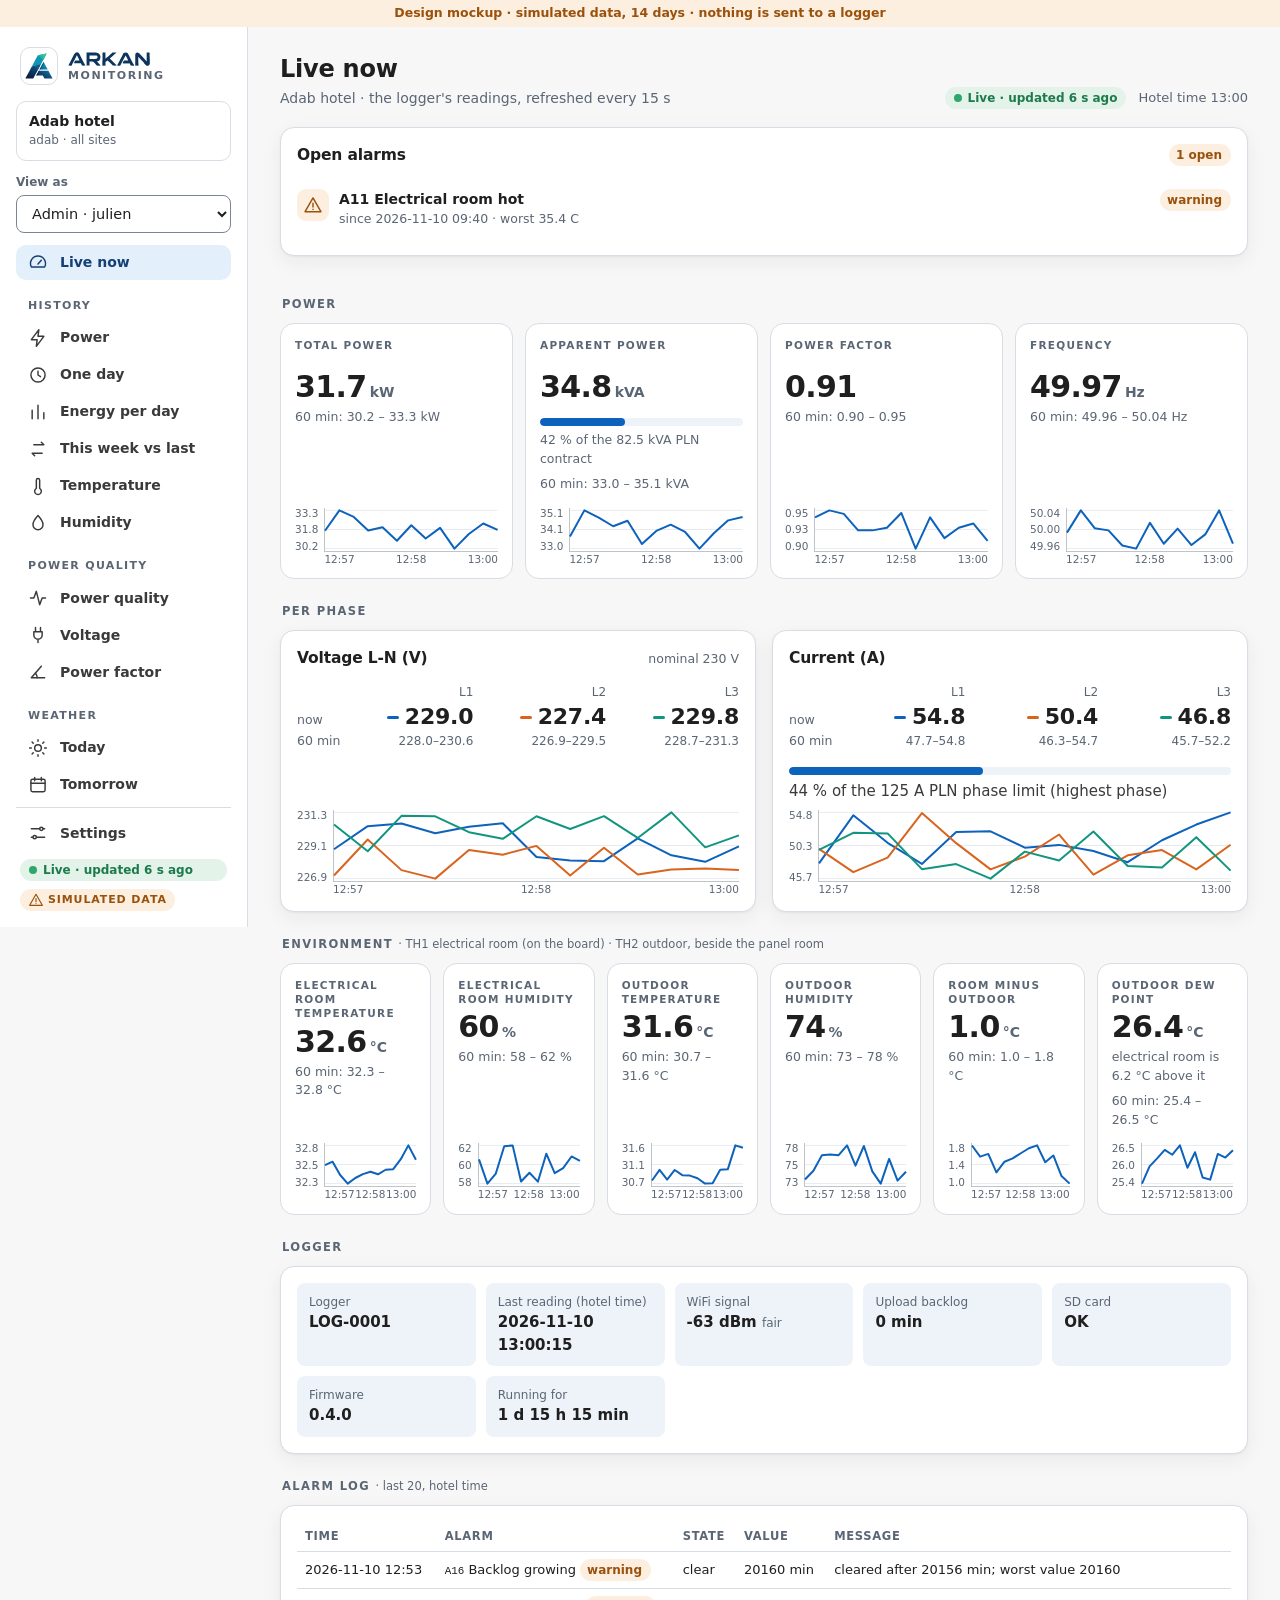
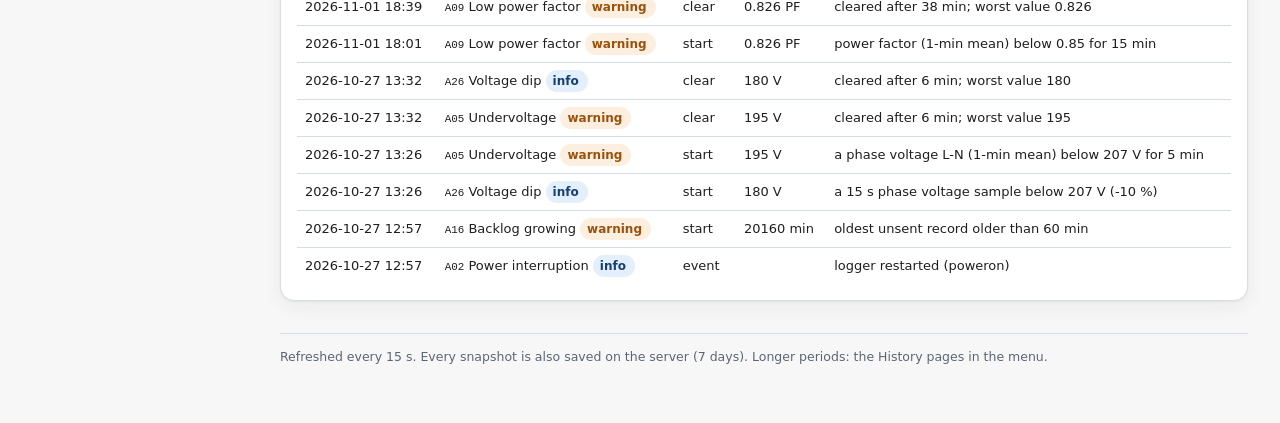
==== commit beddbeea: "History pages: custom dates (From ... to, calendars) and a CSV of the original records Every page wi" ====
--- a/docs/mockup/arkan/index.html
+++ b/docs/mockup/arkan/index.html
@@ -795,8 +795,14 @@
 .fwstat{font-size:14px;margin-bottom:10px}
 .fwstat .ev{font-size:12.5px;color:var(--muted);margin-top:2px}
 @container app (max-width:560px){.hide-s{display:none}}
-.alist .ai.neutral{background:var(--surface-2);color:var(--muted)}
-.alist li.mblink small{overflow-wrap:anywhere}
+/* Period of the history pages: 7, 14, 31 days or two dates (calendars), and the CSV download */
+.period{display:flex;flex-wrap:wrap;gap:8px 10px;align-items:center}
+.period .acts{display:inline-flex;gap:8px;align-items:center}
+a.btn{text-decoration:none}
+.dates{display:inline-flex;flex-wrap:wrap;gap:6px;align-items:center;font-size:13px;font-weight:600;color:var(--muted)}
+input[type="date"]{width:auto;min-width:0;padding:5px 8px;border-radius:var(--r-md);border:1px solid var(--control);background:var(--surface);color:var(--ink);font-size:13px;font-weight:600;line-height:1.4}
+.dates.on input[type="date"]{border-color:var(--action);box-shadow:0 0 0 1px var(--action)}
+.btn[aria-disabled="true"]{opacity:.4;cursor:default}
 .mocknote{background:var(--warn-bg);color:var(--warn-ink);font-size:12.5px;font-weight:600;text-align:center;padding:4px 12px}
 </style>
 <script>/* Arkan UI kit, R0: display settings, sheets, list detail, filters, toasts. No dependencies, no network.
@@ -1051,7 +1057,7 @@
 <script>
 // One page for /live/ (all sites) and /live/<site>/ (the site's pages, by #name). The server's answers come from /api/v1/...
 // FX stays null here. Only the mockup build (docs/mockup/arkan/build.py) puts saved answers in it, to show the page without a server.
-const FX = {"site":"adab","status":{"time":"2026-11-10T05:00:21Z","sites":{"adab":{"LOG-0001":{"last_record":"2026-11-10T04:59:00Z","live_age_s":6,"fw":"0.4.0"}}}},"live":{"site":"adab","profile":{"name":"Adab hotel","timezone":"Asia/Makassar","utc_offset_h":8,"labels":{"EM01_p":"Total power (kW)","EM01_s":"Apparent power (kVA)","EM01_pf":"Power factor","EM01_f":"Frequency (Hz)","EM01_v1":"V L1-N","EM01_v2":"V L2-N","EM01_v3":"V L3-N","EM01_i1":"I L1 (A)","EM01_i2":"I L2 (A)","EM01_i3":"I L3 (A)","EM01_e":"Energy counter (kWh)","EM01_v1_min":"V L1-N min","EM01_p_max":"Peak power (kW)","TH1_t":"Electrical room (C)","TH1_rh":"Electrical room (%RH)","TH2_t":"Outdoor (C)","TH2_rh":"Outdoor (%RH)"},"live":{"refresh_s":15,"values":["EM01_p","EM01_s","EM01_pf","EM01_f","EM01_v1","EM01_v2","EM01_v3","EM01_i1","EM01_i2","EM01_i3","TH1_t","TH1_rh","TH2_t","TH2_rh"]},"sensors":{"TH1":"electrical room (on the board)","TH2":"outdoor, beside the panel room"},"contracted_kva":82.5,"contract_v_ln":220,"rated_a":200.0,"nominal_v":230},"devices":{"LOG-0001":{"last":{"device":"LOG-0001","ts":"2026-11-10T05:00:15Z","values":{"EM01_v1":229.019,"EM01_v2":227.438,"EM01_v3":229.757,"EM01_v12":396.66,"EM01_v23":393.922,"EM01_v31":397.938,"EM01_i1":54.799,"EM01_i2":50.359,"EM01_i3":46.813,"EM01_f":49.969,"EM01_p1":11.459,"EM01_p2":10.458,"EM01_p3":9.82,"EM01_p":31.737,"EM01_q":14.176,"EM01_s":34.759,"EM01_pf":0.913,"EM01_e":192061.078,"EM01_eq":44198.416,"TH1_t":32.589,"TH1_rh":60.392,"TH2_t":31.553,"TH2_rh":74.207},"sys":{"rssi":-63,"backlog_min":0,"sd":true,"fw":"0.4.0","up_s":141300,"mb":{"EM01":{"ok":true,"id":1,"since":"2026-11-08T13:45:30Z","last_ok":"2026-11-10T05:00:15Z","fail_run":0,"req":2,"req_ok":2,"reads":9420,"fails":1}}}},"age_s":6,"history":[{"ts":"2026-11-10T04:57:24Z","values":{"EM01_v1":228.829,"EM01_v2":227.066,"EM01_v3":230.487,"EM01_v12":396.331,"EM01_v23":393.279,"EM01_v31":399.203,"EM01_i1":47.804,"EM01_i2":49.787,"EM01_i3":49.652,"EM01_f":49.994,"EM01_p1":10.286,"EM01_p2":10.63,"EM01_p3":10.761,"EM01_p":31.677,"EM01_q":11.465,"EM01_s":33.688,"EM01_pf":0.94,"EM01_e":192059.49,"EM01_eq":44197.779,"TH1_t":32.515,"TH1_rh":60.542,"TH2_t":30.742,"TH2_rh":73.146}},{"ts":"2026-11-10T04:57:30Z","values":{"EM01_v1":230.38,"EM01_v2":229.482,"EM01_v3":228.69,"EM01_v12":399.019,"EM01_v23":397.462,"EM01_v31":396.091,"EM01_i1":54.394,"EM01_i2":46.608,"EM01_i3":51.99,"EM01_f":50.044,"EM01_p1":11.883,"EM01_p2":10.142,"EM01_p3":11.274,"EM01_p":33.298,"EM01_q":11.153,"EM01_s":35.117,"EM01_pf":0.948,"EM01_e":192059.49,"EM01_eq":44197.779,"TH1_t":32.563,"TH1_rh":58.178,"TH2_t":31.005,"TH2_rh":74.353}},{"ts":"2026-11-10T04:57:45Z","values":{"EM01_v1":230.551,"EM01_v2":227.427,"EM01_v3":231.071,"EM01_v12":399.313,"EM01_v23":393.904,"EM01_v31":400.214,"EM01_i1":50.63,"EM01_i2":48.607,"EM01_i3":51.912,"EM01_f":50.004,"EM01_p1":11.018,"EM01_p2":10.435,"EM01_p3":11.323,"EM01_p":32.776,"EM01_q":11.463,"EM01_s":34.723,"EM01_pf":0.944,"EM01_e":192059.49,"EM01_eq":44197.779,"TH1_t":32.375,"TH1_rh":59.155,"TH2_t":30.765,"TH2_rh":76.475}},{"ts":"2026-11-10T04:58:00Z","values":{"EM01_v1":229.902,"EM01_v2":226.856,"EM01_v3":231.037,"EM01_v12":398.19,"EM01_v23":392.915,"EM01_v31":400.156,"EM01_i1":47.734,"EM01_i2":54.701,"EM01_i3":47.018,"EM01_f":49.999,"EM01_p1":10.154,"EM01_p2":11.482,"EM01_p3":10.051,"EM01_p":31.687,"EM01_q":12.991,"EM01_s":34.246,"EM01_pf":0.925,"EM01_e":192060.023,"EM01_eq":44197.983,"TH1_t":32.254,"TH1_rh":61.818,"TH2_t":31.002,"TH2_rh":76.607}},{"ts":"2026-11-10T04:58:15Z","values":{"EM01_v1":230.337,"EM01_v2":228.771,"EM01_v3":229.973,"EM01_v12":398.944,"EM01_v23":396.231,"EM01_v31":398.314,"EM01_i1":52.118,"EM01_i2":50.579,"EM01_i3":47.713,"EM01_f":49.965,"EM01_p1":11.102,"EM01_p2":10.701,"EM01_p3":10.148,"EM01_p":31.952,"EM01_q":13.14,"EM01_s":34.548,"EM01_pf":0.925,"EM01_e":192060.023,"EM01_eq":44197.983,"TH1_t":32.333,"TH1_rh":61.901,"TH2_t":30.874,"TH2_rh":76.502}},{"ts":"2026-11-10T04:58:30Z","values":{"EM01_v1":230.573,"EM01_v2":228.461,"EM01_v3":229.528,"EM01_v12":399.352,"EM01_v23":395.695,"EM01_v31":397.543,"EM01_i1":52.205,"EM01_i2":46.992,"EM01_i3":45.717,"EM01_f":49.958,"EM01_p1":11.171,"EM01_p2":9.963,"EM01_p3":9.738,"EM01_p":30.872,"EM01_q":12.392,"EM01_s":33.267,"EM01_pf":0.928,"EM01_e":192060.023,"EM01_eq":44197.983,"TH1_t":32.388,"TH1_rh":58.386,"TH2_t":30.863,"TH2_rh":77.854}},{"ts":"2026-11-10T04:58:45Z","values":{"EM01_v1":228.313,"EM01_v2":229.054,"EM01_v3":231.041,"EM01_v12":395.438,"EM01_v23":396.721,"EM01_v31":400.164,"EM01_i1":49.961,"EM01_i2":48.741,"EM01_i3":49.418,"EM01_f":50.016,"EM01_p1":10.778,"EM01_p2":10.549,"EM01_p3":10.788,"EM01_p":32.115,"EM01_q":11.129,"EM01_s":33.989,"EM01_pf":0.945,"EM01_e":192060.023,"EM01_eq":44197.983,"TH1_t":32.421,"TH1_rh":59.241,"TH2_t":30.798,"TH2_rh":75.047}},{"ts":"2026-11-10T04:59:00Z","values":{"EM01_v1":228.077,"EM01_v2":227.07,"EM01_v3":230.19,"EM01_v12":395.03,"EM01_v23":393.285,"EM01_v31":398.688,"EM01_i1":50.343,"EM01_i2":51.761,"EM01_i3":48.201,"EM01_f":49.969,"EM01_p1":10.385,"EM01_p2":10.631,"EM01_p3":10.035,"EM01_p":31.051,"EM01_q":14.643,"EM01_s":34.331,"EM01_pf":0.904,"EM01_e":192060.544,"EM01_eq":44198.208,"TH1_t":32.385,"TH1_rh":58.365,"TH2_t":30.665,"TH2_rh":77.768}},{"ts":"2026-11-10T04:59:15Z","values":{"EM01_v1":228.026,"EM01_v2":228.929,"EM01_v3":231.05,"EM01_v12":394.941,"EM01_v23":396.505,"EM01_v31":400.178,"EM01_i1":49.494,"EM01_i2":46.254,"EM01_i3":52.179,"EM01_f":50.003,"EM01_p1":10.61,"EM01_p2":9.955,"EM01_p3":11.334,"EM01_p":31.9,"EM01_q":11.563,"EM01_s":33.931,"EM01_pf":0.94,"EM01_e":192060.544,"EM01_eq":44198.208,"TH1_t":32.449,"TH1_rh":61.089,"TH2_t":30.674,"TH2_rh":74.262}},{"ts":"2026-11-10T04:59:30Z","values":{"EM01_v1":229.556,"EM01_v2":227.129,"EM01_v3":229.588,"EM01_v12":397.59,"EM01_v23":393.387,"EM01_v31":397.647,"EM01_i1":47.971,"EM01_i2":48.917,"EM01_i3":47.453,"EM01_f":49.966,"EM01_p1":10.088,"EM01_p2":10.179,"EM01_p3":9.981,"EM01_p":30.248,"EM01_q":13.237,"EM01_s":33.017,"EM01_pf":0.916,"EM01_e":192060.544,"EM01_eq":44198.208,"TH1_t":32.457,"TH1_rh":59.194,"TH2_t":31.007,"TH2_rh":72.569}},{"ts":"2026-11-10T04:59:45Z","values":{"EM01_v1":228.423,"EM01_v2":227.473,"EM01_v3":231.304,"EM01_v12":395.628,"EM01_v23":393.983,"EM01_v31":400.618,"EM01_i1":50.977,"EM01_i2":49.631,"EM01_i3":47.241,"EM01_f":49.99,"EM01_p1":10.804,"EM01_p2":10.475,"EM01_p3":10.138,"EM01_p":31.417,"EM01_q":12.63,"EM01_s":33.861,"EM01_pf":0.928,"EM01_e":192060.544,"EM01_eq":44198.208,"TH1_t":32.598,"TH1_rh":59.693,"TH2_t":31.018,"TH2_rh":75.985}},{"ts":"2026-11-10T05:00:00Z","values":{"EM01_v1":227.984,"EM01_v2":227.532,"EM01_v3":228.958,"EM01_v12":394.869,"EM01_v23":394.085,"EM01_v31":396.556,"EM01_i1":53.128,"EM01_i2":46.979,"EM01_i3":51.399,"EM01_f":50.044,"EM01_p1":11.301,"EM01_p2":9.973,"EM01_p3":10.98,"EM01_p":32.253,"EM01_q":12.441,"EM01_s":34.57,"EM01_pf":0.933,"EM01_e":192061.078,"EM01_eq":44198.416,"TH1_t":32.792,"TH1_rh":60.821,"TH2_t":31.611,"TH2_rh":72.986}},{"ts":"2026-11-10T05:00:15Z","values":{"EM01_v1":229.019,"EM01_v2":227.438,"EM01_v3":229.757,"EM01_v12":396.66,"EM01_v23":393.922,"EM01_v31":397.938,"EM01_i1":54.799,"EM01_i2":50.359,"EM01_i3":46.813,"EM01_f":49.969,"EM01_p1":11.459,"EM01_p2":10.458,"EM01_p3":9.82,"EM01_p":31.737,"EM01_q":14.176,"EM01_s":34.759,"EM01_pf":0.913,"EM01_e":192061.078,"EM01_eq":44198.416,"TH1_t":32.589,"TH1_rh":60.392,"TH2_t":31.553,"TH2_rh":74.207}}],"meters":[{"meter":"EM01","state":"ok","source":"logger","modbus_id":1,"since":"2026-11-08T13:45:30Z","since_boot":false,"for_s":141291,"last_ok":"2026-11-10T05:00:15Z","fail_run":0,"req":2,"req_ok":2,"err":null,"reads":9420,"fails":1,"stale":false}]}},"alarms":[{"id":"A11","name":"Electrical room hot","severity":"warning","since":"2026-11-10T01:40:00Z","worst":35.4,"unit":"C"}],"time":"2026-11-10T05:00:21Z"},"alarms":{"site":"adab","open":[],"log_header":"ts_utc,local_time,device,id,name,severity,state,value,threshold,unit,duration_min,message","log":["2026-10-27T04:57:00Z,2026-10-27 12:57,LOG-0001,A02,Power interruption,info,event,,,event,,logger restarted (poweron)","2026-10-27T04:57:00Z,2026-10-27 12:57,LOG-0001,A16,Backlog growing,warning,start,20160,60,min,,oldest unsent record older than 60 min","2026-10-27T05:26:00Z,2026-10-27 13:26,LOG-0001,A26,Voltage dip,info,start,180,207,V,,a 15 s phase voltage sample below 207 V (-10 %)","2026-10-27T05:26:00Z,2026-10-27 13:26,LOG-0001,A05,Undervoltage,warning,start,195,207,V,,a phase voltage L-N (1-min mean) below 207 V for 5 min","2026-10-27T05:32:00Z,2026-10-27 13:32,LOG-0001,A05,Undervoltage,warning,clear,195,207,V,6,cleared after 6 min; worst value 195","2026-10-27T05:32:00Z,2026-10-27 13:32,LOG-0001,A26,Voltage dip,info,clear,180,207,V,6,cleared after 6 min; worst value 180","2026-11-01T10:01:00Z,2026-11-01 18:01,LOG-0001,A09,Low power factor,warning,start,0.826,0.85,PF,,power factor (1-min mean) below 0.85 for 15 min","2026-11-01T10:39:00Z,2026-11-01 18:39,LOG-0001,A09,Low power factor,warning,clear,0.826,0.85,PF,38,cleared after 38 min; worst value 0.826","2026-11-10T04:53:00Z,2026-11-10 12:53,LOG-0001,A16,Backlog growing,warning,clear,20160,60,min,20156,cleared after 20156 min; worst value 20160"]},"history":{"site":"adab","device":"LOG-0001","meter":"EM01","utc_offset_h":8.0,"from":"2026-10-11 00:00","now":"2026-11-10 13:00","hours":[{"t":"2026-10-27 12:00","minutes":3,"kwh":0.99,"p":29.869,"p_max":30.954},{"t":"2026-10-27 13:00","minutes":60,"kwh":31.78,"p":31.781,"p_max":34.502,"TH1_rh":60.22,"TH1_rh_min":58.6,"TH1_rh_max":61.8,"TH1_t":32.76,"TH1_t_min":32.57,"TH1_t_max":32.93,"TH2_rh":74.28,"TH2_rh_min":72.4,"TH2_rh_max":77.0,"TH2_t":31.46,"TH2_t_min":31.3,"TH2_t_max":31.62},{"t":"2026-10-27 14:00","minutes":60,"kwh":29.96,"p":29.951,"p_max":33.454,"TH1_rh":60.09,"TH1_rh_min":58.7,"TH1_rh_max":61.9,"TH1_t":32.96,"TH1_t_min":32.81,"TH1_t_max":33.12,"TH2_rh":75.87,"TH2_rh_min":72.3,"TH2_rh_max":77.9,"TH2_t":31.86,"TH2_t_min":31.68,"TH2_t_max":32.05},{"t":"2026-10-27 15:00","minutes":60,"kwh":27.8,"p":27.806,"p_max":30.433,"TH1_rh":59.57,"TH1_rh_min":58.2,"TH1_rh_max":62.0,"TH1_t":32.96,"TH1_t_min":32.8,"TH1_t_max":33.2,"TH2_rh":75.3,"TH2_rh_min":72.0,"TH2_rh_max":77.6,"TH2_t":31.94,"TH2_t_min":31.8,"TH2_t_max":32.17},{"t":"2026-10-27 16:00","minutes":60,"kwh":24.78,"p":24.782,"p_max":27.558,"TH1_rh":59.4,"TH1_rh_min":58.3,"TH1_rh_max":61.4,"TH1_t":32.96,"TH1_t_min":32.84,"TH1_t_max":33.13,"TH2_rh":76.28,"TH2_rh_min":73.6,"TH2_rh_max":77.9,"TH2_t":31.9,"TH2_t_min":31.66,"TH2_t_max":32.04},{"t":"2026-10-27 17:00","minutes":60,"kwh":21.44,"p":21.436,"p_max":24.057,"TH1_rh":60.01,"TH1_rh_min":58.6,"TH1_rh_max":61.9,"TH1_t":32.74,"TH1_t_min":32.54,"TH1_t_max":32.92,"TH2_rh":74.85,"TH2_rh_min":72.1,"TH2_rh_max":77.9,"TH2_t":31.45,"TH2_t_min":31.27,"TH2_t_max":31.64},{"t":"2026-10-27 18:00","minutes":60,"kwh":18.11,"p":18.111,"p_max":20.843,"TH1_rh":60.18,"TH1_rh_min":59.0,"TH1_rh_max":61.7,"TH1_t":32.45,"TH1_t_min":32.24,"TH1_t_max":32.61,"TH2_rh":76.16,"TH2_rh_min":73.8,"TH2_rh_max":77.9,"TH2_t":30.87,"TH2_t_min":30.69,"TH2_t_max":31.03},{"t":"2026-10-27 19:00","minutes":60,"kwh":17.75,"p":17.751,"p_max":20.083,"TH1_rh":60.33,"TH1_rh_min":58.6,"TH1_rh_max":61.5,"TH1_t":31.96,"TH1_t_min":31.81,"TH1_t_max":32.15,"TH2_rh":74.67,"TH2_rh_min":72.3,"TH2_rh_max":76.8,"TH2_t":30.01,"TH2_t_min":29.87,"TH2_t_max":30.15},{"t":"2026-10-27 20:00","minutes":60,"kwh":17.83,"p":17.834,"p_max":20.201,"TH1_rh":59.51,"TH1_rh_min":58.1,"TH1_rh_max":62.0,"TH1_t":31.49,"TH1_t_min":31.33,"TH1_t_max":31.72,"TH2_rh":74.33,"TH2_rh_min":72.0,"TH2_rh_max":77.3,"TH2_t":29.08,"TH2_t_min":28.88,"TH2_t_max":29.23},{"t":"2026-10-27 21:00","minutes":60,"kwh":17.96,"p":17.952,"p_max":20.688,"TH1_rh":60.05,"TH1_rh_min":58.1,"TH1_rh_max":61.6,"TH1_t":31.0,"TH1_t_min":30.83,"TH1_t_max":31.16,"TH2_rh":74.8,"TH2_rh_min":72.4,"TH2_rh_max":77.5,"TH2_t":28.07,"TH2_t_min":27.85,"TH2_t_max":28.17},{"t":"2026-10-27 22:00","minutes":60,"kwh":18.12,"p":18.123,"p_max":21.158,"TH1_rh":60.21,"TH1_rh_min":58.6,"TH1_rh_max":61.8,"TH1_t":30.43,"TH1_t_min":30.29,"TH1_t_max":30.58,"TH2_rh":75.06,"TH2_rh_min":72.6,"TH2_rh_max":77.9,"TH2_t":27.04,"TH2_t_min":26.83,"TH2_t_max":27.16},{"t":"2026-10-27 23:00","minutes":60,"kwh":17.59,"p":17.592,"p_max":20.052,"TH1_rh":60.33,"TH1_rh_min":58.3,"TH1_rh_max":62.0,"TH1_t":29.99,"TH1_t_min":29.84,"TH1_t_max":30.19,"TH2_rh":75.12,"TH2_rh_min":73.0,"TH2_rh_max":77.1,"TH2_t":25.98,"TH2_t_min":25.81,"TH2_t_max":26.19},{"t":"2026-10-28 00:00","minutes":60,"kwh":17.87,"p":17.872,"p_max":20.626,"TH1_rh":60.07,"TH1_rh_min":58.3,"TH1_rh_max":61.6,"TH1_t":29.67,"TH1_t_min":29.4,"TH1_t_max":29.76,"TH2_rh":74.98,"TH2_rh_min":72.3,"TH2_rh_max":77.9,"TH2_t":25.24,"TH2_t_min":25.03,"TH2_t_max":25.37},{"t":"2026-10-28 01:00","minutes":60,"kwh":17.93,"p":17.924,"p_max":20.707,"TH1_rh":60.21,"TH1_rh_min":58.2,"TH1_rh_max":61.3,"TH1_t":29.29,"TH1_t_min":29.1,"TH1_t_max":29.44,"TH2_rh":74.62,"TH2_rh_min":72.1,"TH2_rh_max":77.5,"TH2_t":24.49,"TH2_t_min":24.35,"TH2_t_max":24.74},{"t":"2026-10-28 02:00","minutes":60,"kwh":18.01,"p":18.013,"p_max":20.691,"TH1_rh":60.57,"TH1_rh_min":59.0,"TH1_rh_max":61.6,"TH1_t":29.07,"TH1_t_min":28.88,"TH1_t_max":29.27,"TH2_rh":75.2,"TH2_rh_min":72.8,"TH2_rh_max":77.7,"TH2_t":24.11,"TH2_t_min":23.97,"TH2_t_max":24.33},{"t":"2026-10-28 03:00","minutes":60,"kwh":17.86,"p":17.865,"p_max":20.199,"TH1_rh":60.08,"TH1_rh_min":58.4,"TH1_rh_max":61.7,"TH1_t":29.08,"TH1_t_min":28.95,"TH1_t_max":29.2,"TH2_rh":75.37,"TH2_rh_min":72.1,"TH2_rh_max":77.8,"TH2_t":24.07,"TH2_t_min":23.82,"TH2_t_max":24.19},{"t":"2026-10-28 04:00","minutes":60,"kwh":17.97,"p":17.965,"p_max":20.687,"TH1_rh":59.91,"TH1_rh_min":58.4,"TH1_rh_max":61.8,"TH1_t":29.0,"TH1_t_min":28.88,"TH1_t_max":29.15,"TH2_rh":74.63,"TH2_rh_min":72.0,"TH2_rh_max":77.9,"TH2_t":24.17,"TH2_t_min":23.95,"TH2_t_max":24.3},{"t":"2026-10-28 05:00","minutes":60,"kwh":18.27,"p":18.272,"p_max":20.814,"TH1_rh":60.24,"TH1_rh_min":58.2,"TH1_rh_max":61.9,"TH1_t":29.24,"TH1_t_min":29.09,"TH1_t_max":29.44,"TH2_rh":74.81,"TH2_rh_min":72.2,"TH2_rh_max":77.1,"TH2_t":24.53,"TH2_t_min":24.36,"TH2_t_max":24.72},{"t":"2026-10-28 06:00","minutes":60,"kwh":17.93,"p":17.928,"p_max":20.555,"TH1_rh":59.94,"TH1_rh_min":58.1,"TH1_rh_max":61.4,"TH1_t":29.58,"TH1_t_min":29.41,"TH1_t_max":29.7,"TH2_rh":76.23,"TH2_rh_min":74.2,"TH2_rh_max":77.7,"TH2_t":25.18,"TH2_t_min":24.98,"TH2_t_max":25.36},{"t":"2026-10-28 07:00","minutes":60,"kwh":21.74,"p":21.744,"p_max":24.344,"TH1_rh":59.77,"TH1_rh_min":58.0,"TH1_rh_max":61.9,"TH1_t":30.0,"TH1_t_min":29.83,"TH1_t_max":30.18,"TH2_rh":75.84,"TH2_rh_min":72.6,"TH2_rh_max":78.0,"TH2_t":26.05,"TH2_t_min":25.89,"TH2_t_max":26.19},{"t":"2026-10-28 08:00","minutes":60,"kwh":25.25,"p":25.247,"p_max":27.919,"TH1_rh":60.46,"TH1_rh_min":58.7,"TH1_rh_max":61.7,"TH1_t":30.43,"TH1_t_min":30.3,"TH1_t_max":30.57,"TH2_rh":75.87,"TH2_rh_min":72.7,"TH2_rh_max":77.7,"TH2_t":26.9,"TH2_t_min":26.8,"TH2_t_max":27.02},{"t":"2026-10-28 09:00","minutes":60,"kwh":27.86,"p":27.859,"p_max":30.717,"TH1_rh":60.44,"TH1_rh_min":58.2,"TH1_rh_max":61.9,"TH1_t":31.05,"TH1_t_min":30.82,"TH1_t_max":31.19,"TH2_rh":73.89,"TH2_rh_min":72.0,"TH2_rh_max":76.9,"TH2_t":27.93,"TH2_t_min":27.82,"TH2_t_max":28.13},{"t":"2026-10-28 10:00","minutes":60,"kwh":29.91,"p":29.911,"p_max":33.253,"TH1_rh":60.48,"TH1_rh_min":59.4,"TH1_rh_max":61.9,"TH1_t":31.54,"TH1_t_min":31.39,"TH1_t_max":31.72,"TH2_rh":74.17,"TH2_rh_min":72.5,"TH2_rh_max":77.7,"TH2_t":28.98,"TH2_t_min":28.84,"TH2_t_max":29.17},{"t":"2026-10-28 11:00","minutes":60,"kwh":31.4,"p":31.4,"p_max":35.004,"TH1_rh":59.92,"TH1_rh_min":58.1,"TH1_rh_max":62.0,"TH1_t":32.0,"TH1_t_min":31.8,"TH1_t_max":32.19,"TH2_rh":74.39,"TH2_rh_min":72.1,"TH2_rh_max":77.1,"TH2_t":30.07,"TH2_t_min":29.84,"TH2_t_max":30.19},{"t":"2026-10-28 12:00","minutes":60,"kwh":31.87,"p":31.872,"p_max":35.55,"TH1_rh":60.38,"TH1_rh_min":58.1,"TH1_rh_max":61.9,"TH1_t":32.42,"TH1_t_min":32.22,"TH1_t_max":32.6,"TH2_rh":74.78,"TH2_rh_min":72.8,"TH2_rh_max":77.9,"TH2_t":30.81,"TH2_t_min":30.64,"TH2_t_max":31.01},{"t":"2026-10-28 13:00","minutes":60,"kwh":31.52,"p":31.514,"p_max":35.295,"TH1_rh":60.39,"TH1_rh_min":58.4,"TH1_rh_max":61.9,"TH1_t":32.81,"TH1_t_min":32.56,"TH1_t_max":32.92,"TH2_rh":75.86,"TH2_rh_min":72.3,"TH2_rh_max":77.9,"TH2_t":31.43,"TH2_t_min":31.27,"TH2_t_max":31.63},{"t":"2026-10-28 14:00","minutes":60,"kwh":30.11,"p":30.114,"p_max":34.085,"TH1_rh":60.4,"TH1_rh_min":58.2,"TH1_rh_max":62.0,"TH1_t":32.9,"TH1_t_min":32.77,"TH1_t_max":33.13,"TH2_rh":74.6,"TH2_rh_min":72.1,"TH2_rh_max":77.0,"TH2_t":31.84,"TH2_t_min":31.67,"TH2_t_max":32.0},{"t":"2026-10-28 15:00","minutes":60,"kwh":27.81,"p":27.808,"p_max":31.576,"TH1_rh":60.06,"TH1_rh_min":58.1,"TH1_rh_max":61.5,"TH1_t":33.0,"TH1_t_min":32.82,"TH1_t_max":33.18,"TH2_rh":75.58,"TH2_rh_min":72.3,"TH2_rh_max":77.7,"TH2_t":32.01,"TH2_t_min":31.81,"TH2_t_max":32.12},{"t":"2026-10-28 16:00","minutes":60,"kwh":25.0,"p":25.003,"p_max":27.768,"TH1_rh":59.98,"TH1_rh_min":58.6,"TH1_rh_max":61.9,"TH1_t":32.88,"TH1_t_min":32.74,"TH1_t_max":33.12,"TH2_rh":75.33,"TH2_rh_min":72.3,"TH2_rh_max":77.9,"TH2_t":31.89,"TH2_t_min":31.68,"TH2_t_max":32.04},{"t":"2026-10-28 17:00","minutes":60,"kwh":21.69,"p":21.691,"p_max":24.127,"TH1_rh":60.43,"TH1_rh_min":58.6,"TH1_rh_max":61.8,"TH1_t":32.71,"TH1_t_min":32.55,"TH1_t_max":32.93,"TH2_rh":74.5,"TH2_rh_min":72.2,"TH2_rh_max":77.6,"TH2_t":31.48,"TH2_t_min":31.35,"TH2_t_max":31.64},{"t":"2026-10-28 18:00","minutes":60,"kwh":17.97,"p":17.963,"p_max":20.826,"TH1_rh":59.88,"TH1_rh_min":58.1,"TH1_rh_max":62.0,"TH1_t":32.48,"TH1_t_min":32.32,"TH1_t_max":32.61,"TH2_rh":75.52,"TH2_rh_min":72.6,"TH2_rh_max":77.8,"TH2_t":30.89,"TH2_t_min":30.75,"TH2_t_max":31.01},{"t":"2026-10-28 19:00","minutes":60,"kwh":17.97,"p":17.972,"p_max":20.421,"TH1_rh":60.47,"TH1_rh_min":58.6,"TH1_rh_max":61.6,"TH1_t":31.99,"TH1_t_min":31.81,"TH1_t_max":32.17,"TH2_rh":74.67,"TH2_rh_min":72.8,"TH2_rh_max":76.8,"TH2_t":30.01,"TH2_t_min":29.87,"TH2_t_max":30.17},{"t":"2026-10-28 20:00","minutes":60,"kwh":18.18,"p":18.178,"p_max":20.626,"TH1_rh":59.57,"TH1_rh_min":58.0,"TH1_rh_max":61.7,"TH1_t":31.57,"TH1_t_min":31.35,"TH1_t_max":31.7,"TH2_rh":75.43,"TH2_rh_min":72.1,"TH2_rh_max":77.6,"TH2_t":28.98,"TH2_t_min":28.84,"TH2_t_max":29.21},{"t":"2026-10-28 21:00","minutes":60,"kwh":18.01,"p":18.014,"p_max":20.353,"TH1_rh":59.52,"TH1_rh_min":58.2,"TH1_rh_max":62.0,"TH1_t":31.09,"TH1_t_min":30.88,"TH1_t_max":31.19,"TH2_rh":75.79,"TH2_rh_min":73.4,"TH2_rh_max":77.8,"TH2_t":27.99,"TH2_t_min":27.84,"TH2_t_max":28.16},{"t":"2026-10-28 22:00","minutes":60,"kwh":18.11,"p":18.109,"p_max":20.251,"TH1_rh":60.22,"TH1_rh_min":58.9,"TH1_rh_max":62.0,"TH1_t":30.5,"TH1_t_min":30.31,"TH1_t_max":30.68,"TH2_rh":74.7,"TH2_rh_min":72.2,"TH2_rh_max":77.8,"TH2_t":26.93,"TH2_t_min":26.77,"TH2_t_max":27.12},{"t":"2026-10-28 23:00","minutes":60,"kwh":18.25,"p":18.253,"p_max":20.769,"TH1_rh":60.28,"TH1_rh_min":58.8,"TH1_rh_max":61.9,"TH1_t":30.06,"TH1_t_min":29.85,"TH1_t_max":30.18,"TH2_rh":74.61,"TH2_rh_min":72.6,"TH2_rh_max":77.7,"TH2_t":25.99,"TH2_t_min":25.8,"TH2_t_max":26.16},{"t":"2026-10-29 00:00","minutes":60,"kwh":18.03,"p":18.031,"p_max":20.512,"TH1_rh":59.95,"TH1_rh_min":58.1,"TH1_rh_max":61.7,"TH1_t":29.56,"TH1_t_min":29.39,"TH1_t_max":29.78,"TH2_rh":75.73,"TH2_rh_min":72.3,"TH2_rh_max":77.7,"TH2_t":25.21,"TH2_t_min":25.02,"TH2_t_max":25.37},{"t":"2026-10-29 01:00","minutes":60,"kwh":17.72,"p":17.716,"p_max":20.564,"TH1_rh":59.97,"TH1_rh_min":58.7,"TH1_rh_max":61.9,"TH1_t":29.31,"TH1_t_min":29.2,"TH1_t_max":29.46,"TH2_rh":75.09,"TH2_rh_min":72.2,"TH2_rh_max":77.8,"TH2_t":24.55,"TH2_t_min":24.34,"TH2_t_max":24.7},{"t":"2026-10-29 02:00","minutes":60,"kwh":17.86,"p":17.862,"p_max":20.334,"TH1_rh":59.78,"TH1_rh_min":58.1,"TH1_rh_max":61.4,"TH1_t":29.03,"TH1_t_min":28.87,"TH1_t_max":29.25,"TH2_rh":74.69,"TH2_rh_min":72.8,"TH2_rh_max":77.9,"TH2_t":24.12,"TH2_t_min":23.95,"TH2_t_max":24.24},{"t":"2026-10-29 03:00","minutes":60,"kwh":17.9,"p":17.902,"p_max":20.839,"TH1_rh":60.03,"TH1_rh_min":58.3,"TH1_rh_max":61.8,"TH1_t":28.95,"TH1_t_min":28.8,"TH1_t_max":29.1,"TH2_rh":74.64,"TH2_rh_min":72.0,"TH2_rh_max":76.8,"TH2_t":23.99,"TH2_t_min":23.82,"TH2_t_max":24.17},{"t":"2026-10-29 04:00","minutes":60,"kwh":17.85,"p":17.85,"p_max":20.651,"TH1_rh":59.62,"TH1_rh_min":58.1,"TH1_rh_max":61.3,"TH1_t":29.08,"TH1_t_min":28.87,"TH1_t_max":29.2,"TH2_rh":74.76,"TH2_rh_min":72.0,"TH2_rh_max":77.5,"TH2_t":24.16,"TH2_t_min":24.04,"TH2_t_max":24.33},{"t":"2026-10-29 05:00","minutes":60,"kwh":18.01,"p":18.009,"p_max":20.669,"TH1_rh":60.42,"TH1_rh_min":58.2,"TH1_rh_max":61.9,"TH1_t":29.25,"TH1_t_min":29.1,"TH1_t_max":29.46,"TH2_rh":74.72,"TH2_rh_min":72.1,"TH2_rh_max":77.8,"TH2_t":24.54,"TH2_t_min":24.34,"TH2_t_max":24.73},{"t":"2026-10-29 06:00","minutes":60,"kwh":18.2,"p":18.197,"p_max":20.247,"TH1_rh":59.4,"TH1_rh_min":58.1,"TH1_rh_max":61.7,"TH1_t":29.63,"TH1_t_min":29.39,"TH1_t_max":29.77,"TH2_rh":74.32,"TH2_rh_min":72.1,"TH2_rh_max":76.9,"TH2_t":25.19,"TH2_t_min":24.98,"TH2_t_max":25.36},{"t":"2026-10-29 07:00","minutes":60,"kwh":21.36,"p":21.363,"p_max":24.038,"TH1_rh":59.83,"TH1_rh_min":58.2,"TH1_rh_max":61.5,"TH1_t":29.97,"TH1_t_min":29.81,"TH1_t_max":30.14,"TH2_rh":74.83,"TH2_rh_min":72.4,"TH2_rh_max":77.6,"TH2_t":26.02,"TH2_t_min":25.81,"TH2_t_max":26.18},{"t":"2026-10-29 08:00","minutes":60,"kwh":24.83,"p":24.83,"p_max":27.391,"TH1_rh":60.57,"TH1_rh_min":59.0,"TH1_rh_max":61.9,"TH1_t":30.47,"TH1_t_min":30.38,"TH1_t_max":30.66,"TH2_rh":74.46,"TH2_rh_min":72.0,"TH2_rh_max":76.6,"TH2_t":26.89,"TH2_t_min":26.77,"TH2_t_max":27.07},{"t":"2026-10-29 09:00","minutes":60,"kwh":27.69,"p":27.689,"p_max":30.781,"TH1_rh":60.5,"TH1_rh_min":58.1,"TH1_rh_max":62.0,"TH1_t":31.02,"TH1_t_min":30.85,"TH1_t_max":31.18,"TH2_rh":76.25,"TH2_rh_min":74.7,"TH2_rh_max":77.8,"TH2_t":28.05,"TH2_t_min":27.82,"TH2_t_max":28.2},{"t":"2026-10-29 10:00","minutes":60,"kwh":30.21,"p":30.204,"p_max":32.773,"TH1_rh":60.47,"TH1_rh_min":58.9,"TH1_rh_max":61.8,"TH1_t":31.5,"TH1_t_min":31.32,"TH1_t_max":31.7,"TH2_rh":74.58,"TH2_rh_min":72.1,"TH2_rh_max":77.9,"TH2_t":29.12,"TH2_t_min":28.98,"TH2_t_max":29.23},{"t":"2026-10-29 11:00","minutes":60,"kwh":31.28,"p":31.285,"p_max":34.562,"TH1_rh":59.98,"TH1_rh_min":58.2,"TH1_rh_max":61.8,"TH1_t":32.03,"TH1_t_min":31.91,"TH1_t_max":32.16,"TH2_rh":75.15,"TH2_rh_min":72.4,"TH2_rh_max":77.8,"TH2_t":29.92,"TH2_t_min":29.81,"TH2_t_max":30.16},{"t":"2026-10-29 12:00","minutes":60,"kwh":31.83,"p":31.832,"p_max":34.763,"TH1_rh":60.27,"TH1_rh_min":58.2,"TH1_rh_max":61.8,"TH1_t":32.43,"TH1_t_min":32.28,"TH1_t_max":32.6,"TH2_rh":74.96,"TH2_rh_min":72.0,"TH2_rh_max":77.6,"TH2_t":30.77,"TH2_t_min":30.66,"TH2_t_max":30.94},{"t":"2026-10-29 13:00","minutes":60,"kwh":31.21,"p":31.21,"p_max":35.206,"TH1_rh":59.65,"TH1_rh_min":58.0,"TH1_rh_max":61.2,"TH1_t":32.73,"TH1_t_min":32.58,"TH1_t_max":32.9,"TH2_rh":75.33,"TH2_rh_min":72.7,"TH2_rh_max":77.8,"TH2_t":31.48,"TH2_t_min":31.29,"TH2_t_max":31.66},{"t":"2026-10-29 14:00","minutes":60,"kwh":30.37,"p":30.367,"p_max":34.185,"TH1_rh":60.32,"TH1_rh_min":58.2,"TH1_rh_max":61.8,"TH1_t":32.87,"TH1_t_min":32.74,"TH1_t_max":33.05,"TH2_rh":76.08,"TH2_rh_min":72.4,"TH2_rh_max":78.0,"TH2_t":31.82,"TH2_t_min":31.66,"TH2_t_max":31.94},{"t":"2026-10-29 15:00","minutes":60,"kwh":27.88,"p":27.885,"p_max":31.515,"TH1_rh":59.68,"TH1_rh_min":58.1,"TH1_rh_max":61.1,"TH1_t":32.99,"TH1_t_min":32.81,"TH1_t_max":33.2,"TH2_rh":74.81,"TH2_rh_min":72.5,"TH2_rh_max":77.5,"TH2_t":31.95,"TH2_t_min":31.83,"TH2_t_max":32.1},{"t":"2026-10-29 16:00","minutes":60,"kwh":24.92,"p":24.916,"p_max":27.4,"TH1_rh":59.92,"TH1_rh_min":58.4,"TH1_rh_max":61.6,"TH1_t":32.89,"TH1_t_min":32.74,"TH1_t_max":33.08,"TH2_rh":75.49,"TH2_rh_min":72.3,"TH2_rh_max":77.5,"TH2_t":31.88,"TH2_t_min":31.69,"TH2_t_max":32.04},{"t":"2026-10-29 17:00","minutes":60,"kwh":21.38,"p":21.381,"p_max":24.037,"TH1_rh":60.24,"TH1_rh_min":58.2,"TH1_rh_max":61.7,"TH1_t":32.7,"TH1_t_min":32.53,"TH1_t_max":32.82,"TH2_rh":74.98,"TH2_rh_min":72.7,"TH2_rh_max":77.8,"TH2_t":31.45,"TH2_t_min":31.29,"TH2_t_max":31.57},{"t":"2026-10-29 18:00","minutes":60,"kwh":17.99,"p":17.989,"p_max":20.143,"TH1_rh":59.89,"TH1_rh_min":58.1,"TH1_rh_max":61.5,"TH1_t":32.43,"TH1_t_min":32.25,"TH1_t_max":32.58,"TH2_rh":74.5,"TH2_rh_min":72.1,"TH2_rh_max":77.6,"TH2_t":30.82,"TH2_t_min":30.64,"TH2_t_max":30.97},{"t":"2026-10-29 19:00","minutes":60,"kwh":18.1,"p":18.097,"p_max":19.951,"TH1_rh":59.59,"TH1_rh_min":58.1,"TH1_rh_max":61.6,"TH1_t":31.98,"TH1_t_min":31.84,"TH1_t_max":32.19,"TH2_rh":74.98,"TH2_rh_min":73.6,"TH2_rh_max":76.9,"TH2_t":30.05,"TH2_t_min":29.84,"TH2_t_max":30.17},{"t":"2026-10-29 20:00","minutes":60,"kwh":17.85,"p":17.85,"p_max":20.498,"TH1_rh":59.94,"TH1_rh_min":58.4,"TH1_rh_max":61.6,"TH1_t":31.55,"TH1_t_min":31.38,"TH1_t_max":31.72,"TH2_rh":74.92,"TH2_rh_min":73.1,"TH2_rh_max":76.7,"TH2_t":29.07,"TH2_t_min":28.85,"TH2_t_max":29.23},{"t":"2026-10-29 21:00","minutes":60,"kwh":18.32,"p":18.328,"p_max":20.914,"TH1_rh":60.6,"TH1_rh_min":58.4,"TH1_rh_max":62.0,"TH1_t":30.99,"TH1_t_min":30.82,"TH1_t_max":31.2,"TH2_rh":75.12,"TH2_rh_min":72.3,"TH2_rh_max":77.9,"TH2_t":28.02,"TH2_t_min":27.83,"TH2_t_max":28.16},{"t":"2026-10-29 22:00","minutes":60,"kwh":17.83,"p":17.829,"p_max":20.087,"TH1_rh":59.88,"TH1_rh_min":58.1,"TH1_rh_max":61.9,"TH1_t":30.52,"TH1_t_min":30.28,"TH1_t_max":30.66,"TH2_rh":74.86,"TH2_rh_min":72.0,"TH2_rh_max":77.4,"TH2_t":27.02,"TH2_t_min":26.79,"TH2_t_max":27.13},{"t":"2026-10-29 23:00","minutes":60,"kwh":17.96,"p":17.952,"p_max":19.856,"TH1_rh":60.2,"TH1_rh_min":58.1,"TH1_rh_max":62.0,"TH1_t":30.02,"TH1_t_min":29.83,"TH1_t_max":30.18,"TH2_rh":74.53,"TH2_rh_min":72.0,"TH2_rh_max":76.6,"TH2_t":25.98,"TH2_t_min":25.83,"TH2_t_max":26.18},{"t":"2026-10-30 00:00","minutes":60,"kwh":18.18,"p":18.187,"p_max":20.531,"TH1_rh":59.88,"TH1_rh_min":58.0,"TH1_rh_max":62.0,"TH1_t":29.59,"TH1_t_min":29.41,"TH1_t_max":29.75,"TH2_rh":74.96,"TH2_rh_min":72.6,"TH2_rh_max":77.1,"TH2_t":25.18,"TH2_t_min":24.98,"TH2_t_max":25.34},{"t":"2026-10-30 01:00","minutes":60,"kwh":18.07,"p":18.071,"p_max":20.922,"TH1_rh":60.5,"TH1_rh_min":58.3,"TH1_rh_max":61.9,"TH1_t":29.29,"TH1_t_min":29.08,"TH1_t_max":29.45,"TH2_rh":75.78,"TH2_rh_min":73.1,"TH2_rh_max":77.5,"TH2_t":24.53,"TH2_t_min":24.34,"TH2_t_max":24.73},{"t":"2026-10-30 02:00","minutes":60,"kwh":18.16,"p":18.151,"p_max":20.46,"TH1_rh":60.42,"TH1_rh_min":58.5,"TH1_rh_max":62.0,"TH1_t":29.07,"TH1_t_min":28.88,"TH1_t_max":29.27,"TH2_rh":75.34,"TH2_rh_min":72.8,"TH2_rh_max":77.7,"TH2_t":24.19,"TH2_t_min":24.02,"TH2_t_max":24.33},{"t":"2026-10-30 03:00","minutes":60,"kwh":17.84,"p":17.841,"p_max":20.328,"TH1_rh":59.92,"TH1_rh_min":58.2,"TH1_rh_max":61.7,"TH1_t":28.99,"TH1_t_min":28.8,"TH1_t_max":29.2,"TH2_rh":75.5,"TH2_rh_min":73.0,"TH2_rh_max":77.8,"TH2_t":24.0,"TH2_t_min":23.8,"TH2_t_max":24.18},{"t":"2026-10-30 04:00","minutes":60,"kwh":18.07,"p":18.075,"p_max":20.358,"TH1_rh":59.94,"TH1_rh_min":58.2,"TH1_rh_max":61.5,"TH1_t":29.06,"TH1_t_min":28.88,"TH1_t_max":29.17,"TH2_rh":74.62,"TH2_rh_min":72.0,"TH2_rh_max":77.5,"TH2_t":24.13,"TH2_t_min":23.97,"TH2_t_max":24.28},{"t":"2026-10-30 05:00","minutes":60,"kwh":18.25,"p":18.246,"p_max":20.451,"TH1_rh":59.72,"TH1_rh_min":58.2,"TH1_rh_max":61.6,"TH1_t":29.29,"TH1_t_min":29.17,"TH1_t_max":29.44,"TH2_rh":75.38,"TH2_rh_min":72.7,"TH2_rh_max":77.3,"TH2_t":24.55,"TH2_t_min":24.37,"TH2_t_max":24.71},{"t":"2026-10-30 06:00","minutes":60,"kwh":18.07,"p":18.069,"p_max":20.615,"TH1_rh":60.04,"TH1_rh_min":58.1,"TH1_rh_max":61.9,"TH1_t":29.56,"TH1_t_min":29.4,"TH1_t_max":29.78,"TH2_rh":74.86,"TH2_rh_min":73.3,"TH2_rh_max":77.5,"TH2_t":25.17,"TH2_t_min":24.98,"TH2_t_max":25.32},{"t":"2026-10-30 07:00","minutes":60,"kwh":21.57,"p":21.571,"p_max":24.119,"TH1_rh":59.67,"TH1_rh_min":58.1,"TH1_rh_max":61.3,"TH1_t":29.98,"TH1_t_min":29.8,"TH1_t_max":30.16,"TH2_rh":75.46,"TH2_rh_min":72.2,"TH2_rh_max":77.9,"TH2_t":26.03,"TH2_t_min":25.82,"TH2_t_max":26.19},{"t":"2026-10-30 08:00","minutes":60,"kwh":24.7,"p":24.701,"p_max":27.915,"TH1_rh":59.67,"TH1_rh_min":58.1,"TH1_rh_max":61.3,"TH1_t":30.45,"TH1_t_min":30.34,"TH1_t_max":30.66,"TH2_rh":74.22,"TH2_rh_min":72.6,"TH2_rh_max":76.7,"TH2_t":26.96,"TH2_t_min":26.79,"TH2_t_max":27.16},{"t":"2026-10-30 09:00","minutes":60,"kwh":27.74,"p":27.743,"p_max":30.953,"TH1_rh":60.52,"TH1_rh_min":58.3,"TH1_rh_max":62.0,"TH1_t":30.92,"TH1_t_min":30.82,"TH1_t_max":31.19,"TH2_rh":74.52,"TH2_rh_min":72.1,"TH2_rh_max":77.9,"TH2_t":28.01,"TH2_t_min":27.88,"TH2_t_max":28.17},{"t":"2026-10-30 10:00","minutes":60,"kwh":30.08,"p":30.076,"p_max":33.531,"TH1_rh":59.88,"TH1_rh_min":58.2,"TH1_rh_max":61.8,"TH1_t":31.55,"TH1_t_min":31.34,"TH1_t_max":31.7,"TH2_rh":74.28,"TH2_rh_min":72.0,"TH2_rh_max":77.4,"TH2_t":29.05,"TH2_t_min":28.87,"TH2_t_max":29.23},{"t":"2026-10-30 11:00","minutes":60,"kwh":31.59,"p":31.592,"p_max":34.806,"TH1_rh":60.38,"TH1_rh_min":58.0,"TH1_rh_max":61.9,"TH1_t":32.02,"TH1_t_min":31.87,"TH1_t_max":32.18,"TH2_rh":74.89,"TH2_rh_min":72.3,"TH2_rh_max":77.8,"TH2_t":30.01,"TH2_t_min":29.8,"TH2_t_max":30.17},{"t":"2026-10-30 12:00","minutes":60,"kwh":32.09,"p":32.087,"p_max":35.303,"TH1_rh":59.77,"TH1_rh_min":58.3,"TH1_rh_max":61.1,"TH1_t":32.43,"TH1_t_min":32.22,"TH1_t_max":32.55,"TH2_rh":74.54,"TH2_rh_min":72.4,"TH2_rh_max":77.5,"TH2_t":30.8,"TH2_t_min":30.65,"TH2_t_max":30.99},{"t":"2026-10-30 13:00","minutes":60,"kwh":31.55,"p":31.554,"p_max":35.274,"TH1_rh":60.23,"TH1_rh_min":58.0,"TH1_rh_max":61.8,"TH1_t":32.74,"TH1_t_min":32.59,"TH1_t_max":32.88,"TH2_rh":75.37,"TH2_rh_min":72.1,"TH2_rh_max":77.9,"TH2_t":31.44,"TH2_t_min":31.28,"TH2_t_max":31.62},{"t":"2026-10-30 14:00","minutes":60,"kwh":30.37,"p":30.367,"p_max":33.588,"TH1_rh":60.23,"TH1_rh_min":58.1,"TH1_rh_max":61.9,"TH1_t":32.96,"TH1_t_min":32.73,"TH1_t_max":33.12,"TH2_rh":75.87,"TH2_rh_min":72.3,"TH2_rh_max":77.9,"TH2_t":31.85,"TH2_t_min":31.67,"TH2_t_max":32.02},{"t":"2026-10-30 15:00","minutes":60,"kwh":27.67,"p":27.676,"p_max":30.703,"TH1_rh":60.38,"TH1_rh_min":58.3,"TH1_rh_max":61.8,"TH1_t":32.99,"TH1_t_min":32.86,"TH1_t_max":33.19,"TH2_rh":75.16,"TH2_rh_min":72.0,"TH2_rh_max":77.1,"TH2_t":31.95,"TH2_t_min":31.82,"TH2_t_max":32.19},{"t":"2026-10-30 16:00","minutes":60,"kwh":25.28,"p":25.275,"p_max":28.375,"TH1_rh":59.92,"TH1_rh_min":58.3,"TH1_rh_max":61.3,"TH1_t":32.96,"TH1_t_min":32.79,"TH1_t_max":33.13,"TH2_rh":74.23,"TH2_rh_min":72.0,"TH2_rh_max":77.8,"TH2_t":31.86,"TH2_t_min":31.7,"TH2_t_max":32.02},{"t":"2026-10-30 17:00","minutes":60,"kwh":21.61,"p":21.611,"p_max":23.798,"TH1_rh":60.27,"TH1_rh_min":58.1,"TH1_rh_max":61.9,"TH1_t":32.76,"TH1_t_min":32.54,"TH1_t_max":32.92,"TH2_rh":74.62,"TH2_rh_min":72.1,"TH2_rh_max":77.3,"TH2_t":31.44,"TH2_t_min":31.27,"TH2_t_max":31.6},{"t":"2026-10-30 18:00","minutes":60,"kwh":18.0,"p":18.001,"p_max":20.594,"TH1_rh":59.52,"TH1_rh_min":58.3,"TH1_rh_max":61.5,"TH1_t":32.42,"TH1_t_min":32.27,"TH1_t_max":32.6,"TH2_rh":74.83,"TH2_rh_min":72.3,"TH2_rh_max":77.7,"TH2_t":30.84,"TH2_t_min":30.67,"TH2_t_max":31.0},{"t":"2026-10-30 19:00","minutes":60,"kwh":18.24,"p":18.234,"p_max":20.44,"TH1_rh":59.61,"TH1_rh_min":58.5,"TH1_rh_max":60.8,"TH1_t":32.01,"TH1_t_min":31.81,"TH1_t_max":32.19,"TH2_rh":74.04,"TH2_rh_min":72.7,"TH2_rh_max":76.2,"TH2_t":30.0,"TH2_t_min":29.81,"TH2_t_max":30.16},{"t":"2026-10-30 20:00","minutes":60,"kwh":17.9,"p":17.904,"p_max":20.137,"TH1_rh":60.06,"TH1_rh_min":58.1,"TH1_rh_max":61.5,"TH1_t":31.49,"TH1_t_min":31.32,"TH1_t_max":31.68,"TH2_rh":75.12,"TH2_rh_min":72.3,"TH2_rh_max":77.8,"TH2_t":29.06,"TH2_t_min":28.87,"TH2_t_max":29.23},{"t":"2026-10-30 21:00","minutes":60,"kwh":18.0,"p":18.005,"p_max":20.63,"TH1_rh":59.5,"TH1_rh_min":58.2,"TH1_rh_max":61.1,"TH1_t":31.04,"TH1_t_min":30.9,"TH1_t_max":31.19,"TH2_rh":74.34,"TH2_rh_min":72.2,"TH2_rh_max":77.1,"TH2_t":28.0,"TH2_t_min":27.84,"TH2_t_max":28.2},{"t":"2026-10-30 22:00","minutes":60,"kwh":18.26,"p":18.258,"p_max":20.727,"TH1_rh":59.69,"TH1_rh_min":58.3,"TH1_rh_max":61.7,"TH1_t":30.52,"TH1_t_min":30.31,"TH1_t_max":30.68,"TH2_rh":74.4,"TH2_rh_min":72.1,"TH2_rh_max":77.5,"TH2_t":27.0,"TH2_t_min":26.87,"TH2_t_max":27.15},{"t":"2026-10-30 23:00","minutes":60,"kwh":18.05,"p":18.047,"p_max":21.296,"TH1_rh":59.64,"TH1_rh_min":58.2,"TH1_rh_max":61.2,"TH1_t":29.98,"TH1_t_min":29.83,"TH1_t_max":30.19,"TH2_rh":75.57,"TH2_rh_min":73.3,"TH2_rh_max":77.6,"TH2_t":25.97,"TH2_t_min":25.82,"TH2_t_max":26.18},{"t":"2026-10-31 00:00","minutes":60,"kwh":17.78,"p":17.777,"p_max":20.57,"TH1_rh":60.27,"TH1_rh_min":58.1,"TH1_rh_max":61.8,"TH1_t":29.59,"TH1_t_min":29.42,"TH1_t_max":29.77,"TH2_rh":74.87,"TH2_rh_min":72.3,"TH2_rh_max":77.2,"TH2_t":25.15,"TH2_t_min":25.01,"TH2_t_max":25.31},{"t":"2026-10-31 01:00","minutes":60,"kwh":18.13,"p":18.138,"p_max":20.787,"TH1_rh":60.23,"TH1_rh_min":58.5,"TH1_rh_max":61.9,"TH1_t":29.27,"TH1_t_min":29.08,"TH1_t_max":29.46,"TH2_rh":75.09,"TH2_rh_min":72.2,"TH2_rh_max":77.3,"TH2_t":24.56,"TH2_t_min":24.41,"TH2_t_max":24.72},{"t":"2026-10-31 02:00","minutes":60,"kwh":17.93,"p":17.93,"p_max":20.54,"TH1_rh":59.48,"TH1_rh_min":58.3,"TH1_rh_max":61.7,"TH1_t":29.09,"TH1_t_min":28.92,"TH1_t_max":29.27,"TH2_rh":74.69,"TH2_rh_min":72.3,"TH2_rh_max":77.8,"TH2_t":24.18,"TH2_t_min":23.94,"TH2_t_max":24.31},{"t":"2026-10-31 03:00","minutes":60,"kwh":18.33,"p":18.322,"p_max":20.658,"TH1_rh":59.84,"TH1_rh_min":58.4,"TH1_rh_max":61.7,"TH1_t":29.03,"TH1_t_min":28.85,"TH1_t_max":29.15,"TH2_rh":75.12,"TH2_rh_min":72.3,"TH2_rh_max":77.5,"TH2_t":24.0,"TH2_t_min":23.85,"TH2_t_max":24.16},{"t":"2026-10-31 04:00","minutes":60,"kwh":17.85,"p":17.854,"p_max":20.711,"TH1_rh":60.21,"TH1_rh_min":58.0,"TH1_rh_max":61.9,"TH1_t":29.1,"TH1_t_min":28.88,"TH1_t_max":29.24,"TH2_rh":75.02,"TH2_rh_min":72.0,"TH2_rh_max":77.4,"TH2_t":24.17,"TH2_t_min":23.97,"TH2_t_max":24.33},{"t":"2026-10-31 05:00","minutes":60,"kwh":17.84,"p":17.842,"p_max":20.344,"TH1_rh":59.35,"TH1_rh_min":58.1,"TH1_rh_max":61.9,"TH1_t":29.28,"TH1_t_min":29.13,"TH1_t_max":29.45,"TH2_rh":74.42,"TH2_rh_min":72.5,"TH2_rh_max":76.4,"TH2_t":24.55,"TH2_t_min":24.34,"TH2_t_max":24.73},{"t":"2026-10-31 06:00","minutes":60,"kwh":17.96,"p":17.954,"p_max":20.357,"TH1_rh":60.2,"TH1_rh_min":58.5,"TH1_rh_max":61.9,"TH1_t":29.54,"TH1_t_min":29.45,"TH1_t_max":29.68,"TH2_rh":74.2,"TH2_rh_min":72.1,"TH2_rh_max":77.6,"TH2_t":25.19,"TH2_t_min":25.03,"TH2_t_max":25.33},{"t":"2026-10-31 07:00","minutes":60,"kwh":21.82,"p":21.822,"p_max":24.064,"TH1_rh":60.57,"TH1_rh_min":58.3,"TH1_rh_max":61.9,"TH1_t":30.06,"TH1_t_min":29.84,"TH1_t_max":30.16,"TH2_rh":74.55,"TH2_rh_min":72.6,"TH2_rh_max":77.4,"TH2_t":26.0,"TH2_t_min":25.81,"TH2_t_max":26.18},{"t":"2026-10-31 08:00","minutes":60,"kwh":25.15,"p":25.152,"p_max":28.026,"TH1_rh":59.85,"TH1_rh_min":58.1,"TH1_rh_max":61.7,"TH1_t":30.49,"TH1_t_min":30.3,"TH1_t_max":30.63,"TH2_rh":74.78,"TH2_rh_min":72.7,"TH2_rh_max":77.3,"TH2_t":26.97,"TH2_t_min":26.77,"TH2_t_max":27.16},{"t":"2026-10-31 09:00","minutes":60,"kwh":27.9,"p":27.896,"p_max":31.074,"TH1_rh":60.22,"TH1_rh_min":58.1,"TH1_rh_max":61.9,"TH1_t":30.94,"TH1_t_min":30.82,"TH1_t_max":31.08,"TH2_rh":75.08,"TH2_rh_min":73.0,"TH2_rh_max":76.9,"TH2_t":27.98,"TH2_t_min":27.8,"TH2_t_max":28.14},{"t":"2026-10-31 10:00","minutes":60,"kwh":29.89,"p":29.891,"p_max":33.663,"TH1_rh":60.61,"TH1_rh_min":58.8,"TH1_rh_max":62.0,"TH1_t":31.53,"TH1_t_min":31.33,"TH1_t_max":31.69,"TH2_rh":74.57,"TH2_rh_min":72.1,"TH2_rh_max":77.3,"TH2_t":28.97,"TH2_t_min":28.85,"TH2_t_max":29.15},{"t":"2026-10-31 11:00","minutes":60,"kwh":31.4,"p":31.4,"p_max":35.214,"TH1_rh":60.03,"TH1_rh_min":58.1,"TH1_rh_max":61.9,"TH1_t":31.97,"TH1_t_min":31.81,"TH1_t_max":32.15,"TH2_rh":74.95,"TH2_rh_min":72.4,"TH2_rh_max":78.0,"TH2_t":30.0,"TH2_t_min":29.83,"TH2_t_max":30.17},{"t":"2026-10-31 12:00","minutes":60,"kwh":31.91,"p":31.909,"p_max":34.867,"TH1_rh":59.8,"TH1_rh_min":58.8,"TH1_rh_max":61.5,"TH1_t":32.4,"TH1_t_min":32.23,"TH1_t_max":32.6,"TH2_rh":74.81,"TH2_rh_min":72.1,"TH2_rh_max":77.7,"TH2_t":30.85,"TH2_t_min":30.64,"TH2_t_max":31.01},{"t":"2026-10-31 13:00","minutes":60,"kwh":31.5,"p":31.5,"p_max":34.784,"TH1_rh":60.74,"TH1_rh_min":59.1,"TH1_rh_max":62.0,"TH1_t":32.74,"TH1_t_min":32.59,"TH1_t_max":32.92,"TH2_rh":74.82,"TH2_rh_min":72.1,"TH2_rh_max":77.6,"TH2_t":31.43,"TH2_t_min":31.27,"TH2_t_max":31.6},{"t":"2026-10-31 14:00","minutes":60,"kwh":30.04,"p":30.048,"p_max":33.268,"TH1_rh":59.54,"TH1_rh_min":58.1,"TH1_rh_max":61.8,"TH1_t":32.9,"TH1_t_min":32.77,"TH1_t_max":33.07,"TH2_rh":74.75,"TH2_rh_min":72.3,"TH2_rh_max":77.6,"TH2_t":31.85,"TH2_t_min":31.7,"TH2_t_max":32.03},{"t":"2026-10-31 15:00","minutes":60,"kwh":27.73,"p":27.722,"p_max":30.669,"TH1_rh":59.77,"TH1_rh_min":58.3,"TH1_rh_max":61.7,"TH1_t":32.99,"TH1_t_min":32.89,"TH1_t_max":33.15,"TH2_rh":75.67,"TH2_rh_min":72.0,"TH2_rh_max":78.0,"TH2_t":31.99,"TH2_t_min":31.83,"TH2_t_max":32.13},{"t":"2026-10-31 16:00","minutes":60,"kwh":25.03,"p":25.036,"p_max":28.613,"TH1_rh":59.92,"TH1_rh_min":58.4,"TH1_rh_max":61.8,"TH1_t":32.97,"TH1_t_min":32.76,"TH1_t_max":33.12,"TH2_rh":75.63,"TH2_rh_min":72.9,"TH2_rh_max":77.8,"TH2_t":31.91,"TH2_t_min":31.73,"TH2_t_max":32.05},{"t":"2026-10-31 17:00","minutes":60,"kwh":21.5,"p":21.502,"p_max":24.243,"TH1_rh":60.36,"TH1_rh_min":59.0,"TH1_rh_max":61.9,"TH1_t":32.67,"TH1_t_min":32.54,"TH1_t_max":32.89,"TH2_rh":75.57,"TH2_rh_min":73.1,"TH2_rh_max":77.4,"TH2_t":31.48,"TH2_t_min":31.3,"TH2_t_max":31.59},{"t":"2026-10-31 18:00","minutes":60,"kwh":17.92,"p":17.914,"p_max":20.541,"TH1_rh":60.2,"TH1_rh_min":58.2,"TH1_rh_max":61.9,"TH1_t":32.36,"TH1_t_min":32.21,"TH1_t_max":32.57,"TH2_rh":74.66,"TH2_rh_min":72.4,"TH2_rh_max":77.9,"TH2_t":30.86,"TH2_t_min":30.74,"TH2_t_max":31.02},{"t":"2026-10-31 19:00","minutes":60,"kwh":18.02,"p":18.018,"p_max":20.472,"TH1_rh":60.27,"TH1_rh_min":58.9,"TH1_rh_max":62.0,"TH1_t":31.98,"TH1_t_min":31.89,"TH1_t_max":32.17,"TH2_rh":75.36,"TH2_rh_min":72.1,"TH2_rh_max":77.7,"TH2_t":29.93,"TH2_t_min":29.82,"TH2_t_max":30.17},{"t":"2026-10-31 20:00","minutes":60,"kwh":17.72,"p":17.722,"p_max":19.959,"TH1_rh":59.79,"TH1_rh_min":58.2,"TH1_rh_max":61.5,"TH1_t":31.51,"TH1_t_min":31.34,"TH1_t_max":31.71,"TH2_rh":74.72,"TH2_rh_min":72.4,"TH2_rh_max":77.5,"TH2_t":29.01,"TH2_t_min":28.85,"TH2_t_max":29.19},{"t":"2026-10-31 21:00","minutes":60,"kwh":18.04,"p":18.04,"p_max":20.589,"TH1_rh":60.06,"TH1_rh_min":58.4,"TH1_rh_max":61.9,"TH1_t":31.0,"TH1_t_min":30.85,"TH1_t_max":31.14,"TH2_rh":74.9,"TH2_rh_min":72.1,"TH2_rh_max":77.7,"TH2_t":27.99,"TH2_t_min":27.84,"TH2_t_max":28.16},{"t":"2026-10-31 22:00","minutes":60,"kwh":17.88,"p":17.883,"p_max":20.227,"TH1_rh":59.98,"TH1_rh_min":58.2,"TH1_rh_max":61.7,"TH1_t":30.43,"TH1_t_min":30.29,"TH1_t_max":30.6,"TH2_rh":74.62,"TH2_rh_min":72.3,"TH2_rh_max":77.4,"TH2_t":26.98,"TH2_t_min":26.77,"TH2_t_max":27.15},{"t":"2026-10-31 23:00","minutes":60,"kwh":17.73,"p":17.725,"p_max":19.676,"TH1_rh":60.3,"TH1_rh_min":58.5,"TH1_rh_max":61.9,"TH1_t":30.0,"TH1_t_min":29.85,"TH1_t_max":30.13,"TH2_rh":74.7,"TH2_rh_min":72.1,"TH2_rh_max":77.4,"TH2_t":26.01,"TH2_t_min":25.8,"TH2_t_max":26.2},{"t":"2026-11-01 00:00","minutes":60,"kwh":17.87,"p":17.876,"p_max":20.143,"TH1_rh":59.99,"TH1_rh_min":58.3,"TH1_rh_max":62.0,"TH1_t":29.64,"TH1_t_min":29.4,"TH1_t_max":29.78,"TH2_rh":75.69,"TH2_rh_min":72.3,"TH2_rh_max":77.5,"TH2_t":25.09,"TH2_t_min":24.98,"TH2_t_max":25.34},{"t":"2026-11-01 01:00","minutes":60,"kwh":18.08,"p":18.08,"p_max":20.282,"TH1_rh":59.97,"TH1_rh_min":58.0,"TH1_rh_max":61.8,"TH1_t":29.23,"TH1_t_min":29.08,"TH1_t_max":29.41,"TH2_rh":75.51,"TH2_rh_min":72.8,"TH2_rh_max":77.0,"TH2_t":24.55,"TH2_t_min":24.35,"TH2_t_max":24.72},{"t":"2026-11-01 02:00","minutes":60,"kwh":17.93,"p":17.926,"p_max":20.59,"TH1_rh":59.85,"TH1_rh_min":58.5,"TH1_rh_max":61.3,"TH1_t":29.1,"TH1_t_min":28.92,"TH1_t_max":29.27,"TH2_rh":75.34,"TH2_rh_min":72.6,"TH2_rh_max":77.7,"TH2_t":24.14,"TH2_t_min":23.97,"TH2_t_max":24.32},{"t":"2026-11-01 03:00","minutes":60,"kwh":18.06,"p":18.064,"p_max":20.244,"TH1_rh":59.81,"TH1_rh_min":58.5,"TH1_rh_max":61.9,"TH1_t":29.01,"TH1_t_min":28.83,"TH1_t_max":29.18,"TH2_rh":75.72,"TH2_rh_min":72.6,"TH2_rh_max":78.0,"TH2_t":24.03,"TH2_t_min":23.85,"TH2_t_max":24.18},{"t":"2026-11-01 04:00","minutes":60,"kwh":17.96,"p":17.957,"p_max":20.378,"TH1_rh":60.4,"TH1_rh_min":58.4,"TH1_rh_max":62.0,"TH1_t":29.07,"TH1_t_min":28.88,"TH1_t_max":29.26,"TH2_rh":74.99,"TH2_rh_min":72.2,"TH2_rh_max":78.0,"TH2_t":24.12,"TH2_t_min":23.95,"TH2_t_max":24.32},{"t":"2026-11-01 05:00","minutes":60,"kwh":17.82,"p":17.822,"p_max":20.265,"TH1_rh":59.88,"TH1_rh_min":58.0,"TH1_rh_max":62.0,"TH1_t":29.25,"TH1_t_min":29.09,"TH1_t_max":29.38,"TH2_rh":75.33,"TH2_rh_min":72.9,"TH2_rh_max":77.5,"TH2_t":24.47,"TH2_t_min":24.36,"TH2_t_max":24.73},{"t":"2026-11-01 06:00","minutes":60,"kwh":17.96,"p":17.96,"p_max":20.614,"TH1_rh":60.35,"TH1_rh_min":58.1,"TH1_rh_max":61.9,"TH1_t":29.6,"TH1_t_min":29.46,"TH1_t_max":29.77,"TH2_rh":76.1,"TH2_rh_min":73.9,"TH2_rh_max":78.0,"TH2_t":25.11,"TH2_t_min":24.98,"TH2_t_max":25.31},{"t":"2026-11-01 07:00","minutes":60,"kwh":21.64,"p":21.639,"p_max":24.321,"TH1_rh":60.24,"TH1_rh_min":58.2,"TH1_rh_max":61.9,"TH1_t":29.96,"TH1_t_min":29.82,"TH1_t_max":30.11,"TH2_rh":75.02,"TH2_rh_min":72.8,"TH2_rh_max":77.3,"TH2_t":25.96,"TH2_t_min":25.82,"TH2_t_max":26.08},{"t":"2026-11-01 08:00","minutes":60,"kwh":24.98,"p":24.977,"p_max":27.902,"TH1_rh":60.56,"TH1_rh_min":58.7,"TH1_rh_max":62.0,"TH1_t":30.51,"TH1_t_min":30.29,"TH1_t_max":30.67,"TH2_rh":74.56,"TH2_rh_min":72.2,"TH2_rh_max":77.6,"TH2_t":26.97,"TH2_t_min":26.77,"TH2_t_max":27.15},{"t":"2026-11-01 09:00","minutes":60,"kwh":27.76,"p":27.76,"p_max":30.516,"TH1_rh":60.35,"TH1_rh_min":58.7,"TH1_rh_max":61.6,"TH1_t":31.03,"TH1_t_min":30.82,"TH1_t_max":31.2,"TH2_rh":74.74,"TH2_rh_min":72.9,"TH2_rh_max":77.9,"TH2_t":27.99,"TH2_t_min":27.86,"TH2_t_max":28.12},{"t":"2026-11-01 10:00","minutes":60,"kwh":30.02,"p":30.026,"p_max":34.259,"TH1_rh":59.43,"TH1_rh_min":58.2,"TH1_rh_max":61.8,"TH1_t":31.52,"TH1_t_min":31.33,"TH1_t_max":31.72,"TH2_rh":73.57,"TH2_rh_min":72.0,"TH2_rh_max":76.5,"TH2_t":29.07,"TH2_t_min":28.85,"TH2_t_max":29.22},{"t":"2026-11-01 11:00","minutes":60,"kwh":31.37,"p":31.364,"p_max":34.568,"TH1_rh":59.9,"TH1_rh_min":58.1,"TH1_rh_max":61.7,"TH1_t":31.99,"TH1_t_min":31.8,"TH1_t_max":32.14,"TH2_rh":74.54,"TH2_rh_min":72.7,"TH2_rh_max":77.5,"TH2_t":30.01,"TH2_t_min":29.83,"TH2_t_max":30.18},{"t":"2026-11-01 12:00","minutes":60,"kwh":32.02,"p":32.025,"p_max":36.721,"TH1_rh":59.92,"TH1_rh_min":58.2,"TH1_rh_max":61.8,"TH1_t":32.42,"TH1_t_min":32.27,"TH1_t_max":32.6,"TH2_rh":74.78,"TH2_rh_min":72.2,"TH2_rh_max":77.5,"TH2_t":30.79,"TH2_t_min":30.64,"TH2_t_max":30.91},{"t":"2026-11-01 13:00","minutes":60,"kwh":31.34,"p":31.332,"p_max":34.684,"TH1_rh":59.72,"TH1_rh_min":58.1,"TH1_rh_max":61.9,"TH1_t":32.74,"TH1_t_min":32.54,"TH1_t_max":32.91,"TH2_rh":74.99,"TH2_rh_min":72.3,"TH2_rh_max":77.7,"TH2_t":31.48,"TH2_t_min":31.33,"TH2_t_max":31.63},{"t":"2026-11-01 14:00","minutes":60,"kwh":29.86,"p":29.859,"p_max":33.451,"TH1_rh":59.69,"TH1_rh_min":58.0,"TH1_rh_max":60.9,"TH1_t":32.96,"TH1_t_min":32.77,"TH1_t_max":33.1,"TH2_rh":74.99,"TH2_rh_min":72.7,"TH2_rh_max":77.8,"TH2_t":31.84,"TH2_t_min":31.66,"TH2_t_max":32.0},{"t":"2026-11-01 15:00","minutes":60,"kwh":27.98,"p":27.981,"p_max":30.39,"TH1_rh":59.75,"TH1_rh_min":58.1,"TH1_rh_max":61.9,"TH1_t":32.98,"TH1_t_min":32.81,"TH1_t_max":33.2,"TH2_rh":75.12,"TH2_rh_min":72.2,"TH2_rh_max":77.6,"TH2_t":31.97,"TH2_t_min":31.81,"TH2_t_max":32.17},{"t":"2026-11-01 16:00","minutes":60,"kwh":25.35,"p":25.352,"p_max":27.763,"TH1_rh":59.66,"TH1_rh_min":58.1,"TH1_rh_max":61.7,"TH1_t":32.97,"TH1_t_min":32.74,"TH1_t_max":33.13,"TH2_rh":74.95,"TH2_rh_min":72.7,"TH2_rh_max":77.1,"TH2_t":31.89,"TH2_t_min":31.69,"TH2_t_max":32.02},{"t":"2026-11-01 17:00","minutes":60,"kwh":21.43,"p":21.429,"p_max":23.977,"TH1_rh":59.76,"TH1_rh_min":58.2,"TH1_rh_max":60.9,"TH1_t":32.79,"TH1_t_min":32.59,"TH1_t_max":32.93,"TH2_rh":75.13,"TH2_rh_min":72.6,"TH2_rh_max":77.9,"TH2_t":31.51,"TH2_t_min":31.28,"TH2_t_max":31.65},{"t":"2026-11-01 18:00","minutes":60,"kwh":17.97,"p":17.976,"p_max":20.858,"TH1_rh":59.88,"TH1_rh_min":58.2,"TH1_rh_max":62.0,"TH1_t":32.46,"TH1_t_min":32.29,"TH1_t_max":32.6,"TH2_rh":75.23,"TH2_rh_min":72.1,"TH2_rh_max":77.2,"TH2_t":30.84,"TH2_t_min":30.67,"TH2_t_max":30.96},{"t":"2026-11-01 19:00","minutes":60,"kwh":17.95,"p":17.946,"p_max":20.614,"TH1_rh":60.55,"TH1_rh_min":58.2,"TH1_rh_max":61.9,"TH1_t":32.06,"TH1_t_min":31.86,"TH1_t_max":32.19,"TH2_rh":74.82,"TH2_rh_min":72.2,"TH2_rh_max":78.0,"TH2_t":30.0,"TH2_t_min":29.8,"TH2_t_max":30.2},{"t":"2026-11-01 20:00","minutes":60,"kwh":18.13,"p":18.126,"p_max":20.088,"TH1_rh":60.13,"TH1_rh_min":58.1,"TH1_rh_max":62.0,"TH1_t":31.54,"TH1_t_min":31.34,"TH1_t_max":31.72,"TH2_rh":75.36,"TH2_rh_min":72.0,"TH2_rh_max":77.7,"TH2_t":29.05,"TH2_t_min":28.88,"TH2_t_max":29.21},{"t":"2026-11-01 21:00","minutes":60,"kwh":17.73,"p":17.734,"p_max":19.911,"TH1_rh":60.09,"TH1_rh_min":58.1,"TH1_rh_max":62.0,"TH1_t":30.98,"TH1_t_min":30.83,"TH1_t_max":31.12,"TH2_rh":75.41,"TH2_rh_min":73.2,"TH2_rh_max":77.7,"TH2_t":27.96,"TH2_t_min":27.81,"TH2_t_max":28.2},{"t":"2026-11-01 22:00","minutes":60,"kwh":17.98,"p":17.98,"p_max":20.391,"TH1_rh":59.97,"TH1_rh_min":58.8,"TH1_rh_max":61.2,"TH1_t":30.45,"TH1_t_min":30.29,"TH1_t_max":30.67,"TH2_rh":75.24,"TH2_rh_min":72.1,"TH2_rh_max":77.9,"TH2_t":26.99,"TH2_t_min":26.84,"TH2_t_max":27.11},{"t":"2026-11-01 23:00","minutes":60,"kwh":18.13,"p":18.129,"p_max":20.513,"TH1_rh":60.09,"TH1_rh_min":58.2,"TH1_rh_max":61.9,"TH1_t":29.94,"TH1_t_min":29.82,"TH1_t_max":30.1,"TH2_rh":74.1,"TH2_rh_min":72.2,"TH2_rh_max":77.2,"TH2_t":25.96,"TH2_t_min":25.82,"TH2_t_max":26.17},{"t":"2026-11-02 00:00","minutes":60,"kwh":17.94,"p":17.944,"p_max":20.364,"TH1_rh":59.74,"TH1_rh_min":58.2,"TH1_rh_max":61.8,"TH1_t":29.61,"TH1_t_min":29.45,"TH1_t_max":29.78,"TH2_rh":74.4,"TH2_rh_min":72.5,"TH2_rh_max":77.4,"TH2_t":25.2,"TH2_t_min":24.99,"TH2_t_max":25.35},{"t":"2026-11-02 01:00","minutes":60,"kwh":17.79,"p":17.79,"p_max":19.977,"TH1_rh":60.28,"TH1_rh_min":58.5,"TH1_rh_max":61.9,"TH1_t":29.22,"TH1_t_min":29.07,"TH1_t_max":29.4,"TH2_rh":75.19,"TH2_rh_min":73.3,"TH2_rh_max":78.0,"TH2_t":24.55,"TH2_t_min":24.36,"TH2_t_max":24.73},{"t":"2026-11-02 02:00","minutes":60,"kwh":17.97,"p":17.962,"p_max":20.35,"TH1_rh":60.4,"TH1_rh_min":58.5,"TH1_rh_max":61.9,"TH1_t":29.04,"TH1_t_min":28.9,"TH1_t_max":29.23,"TH2_rh":74.75,"TH2_rh_min":72.0,"TH2_rh_max":77.5,"TH2_t":24.1,"TH2_t_min":23.95,"TH2_t_max":24.26},{"t":"2026-11-02 03:00","minutes":60,"kwh":17.84,"p":17.842,"p_max":20.638,"TH1_rh":60.19,"TH1_rh_min":59.0,"TH1_rh_max":61.7,"TH1_t":29.05,"TH1_t_min":28.88,"TH1_t_max":29.17,"TH2_rh":75.17,"TH2_rh_min":72.2,"TH2_rh_max":77.9,"TH2_t":23.98,"TH2_t_min":23.81,"TH2_t_max":24.13},{"t":"2026-11-02 04:00","minutes":60,"kwh":18.15,"p":18.149,"p_max":20.73,"TH1_rh":59.97,"TH1_rh_min":58.2,"TH1_rh_max":61.9,"TH1_t":29.05,"TH1_t_min":28.88,"TH1_t_max":29.27,"TH2_rh":74.71,"TH2_rh_min":72.5,"TH2_rh_max":77.6,"TH2_t":24.18,"TH2_t_min":23.99,"TH2_t_max":24.33},{"t":"2026-11-02 05:00","minutes":60,"kwh":17.86,"p":17.868,"p_max":20.346,"TH1_rh":60.43,"TH1_rh_min":58.3,"TH1_rh_max":61.9,"TH1_t":29.22,"TH1_t_min":29.08,"TH1_t_max":29.43,"TH2_rh":75.06,"TH2_rh_min":72.0,"TH2_rh_max":78.0,"TH2_t":24.48,"TH2_t_min":24.34,"TH2_t_max":24.61},{"t":"2026-11-02 06:00","minutes":60,"kwh":18.0,"p":17.992,"p_max":20.373,"TH1_rh":59.76,"TH1_rh_min":58.1,"TH1_rh_max":61.6,"TH1_t":29.59,"TH1_t_min":29.41,"TH1_t_max":29.73,"TH2_rh":74.25,"TH2_rh_min":72.1,"TH2_rh_max":77.9,"TH2_t":25.14,"TH2_t_min":25.0,"TH2_t_max":25.35},{"t":"2026-11-02 07:00","minutes":60,"kwh":21.55,"p":21.551,"p_max":23.681,"TH1_rh":59.82,"TH1_rh_min":58.0,"TH1_rh_max":61.8,"TH1_t":29.92,"TH1_t_min":29.81,"TH1_t_max":30.05,"TH2_rh":75.13,"TH2_rh_min":72.3,"TH2_rh_max":77.9,"TH2_t":25.99,"TH2_t_min":25.84,"TH2_t_max":26.16},{"t":"2026-11-02 08:00","minutes":60,"kwh":25.05,"p":25.049,"p_max":28.258,"TH1_rh":60.12,"TH1_rh_min":58.2,"TH1_rh_max":61.5,"TH1_t":30.47,"TH1_t_min":30.28,"TH1_t_max":30.67,"TH2_rh":75.17,"TH2_rh_min":72.7,"TH2_rh_max":77.0,"TH2_t":26.92,"TH2_t_min":26.77,"TH2_t_max":27.15},{"t":"2026-11-02 09:00","minutes":60,"kwh":27.83,"p":27.831,"p_max":31.189,"TH1_rh":59.76,"TH1_rh_min":58.3,"TH1_rh_max":61.7,"TH1_t":30.93,"TH1_t_min":30.84,"TH1_t_max":31.14,"TH2_rh":74.45,"TH2_rh_min":72.3,"TH2_rh_max":78.0,"TH2_t":27.96,"TH2_t_min":27.81,"TH2_t_max":28.17},{"t":"2026-11-02 10:00","minutes":60,"kwh":30.06,"p":30.064,"p_max":34.024,"TH1_rh":60.32,"TH1_rh_min":58.9,"TH1_rh_max":61.9,"TH1_t":31.48,"TH1_t_min":31.33,"TH1_t_max":31.7,"TH2_rh":76.09,"TH2_rh_min":72.8,"TH2_rh_max":78.0,"TH2_t":28.99,"TH2_t_min":28.84,"TH2_t_max":29.19},{"t":"2026-11-02 11:00","minutes":60,"kwh":31.37,"p":31.373,"p_max":34.09,"TH1_rh":59.79,"TH1_rh_min":58.1,"TH1_rh_max":61.6,"TH1_t":32.02,"TH1_t_min":31.81,"TH1_t_max":32.18,"TH2_rh":75.27,"TH2_rh_min":72.6,"TH2_rh_max":78.0,"TH2_t":29.99,"TH2_t_min":29.81,"TH2_t_max":30.19},{"t":"2026-11-02 12:00","minutes":60,"kwh":32.21,"p":32.204,"p_max":35.311,"TH1_rh":60.22,"TH1_rh_min":58.7,"TH1_rh_max":62.0,"TH1_t":32.36,"TH1_t_min":32.22,"TH1_t_max":32.61,"TH2_rh":75.07,"TH2_rh_min":72.5,"TH2_rh_max":78.0,"TH2_t":30.79,"TH2_t_min":30.66,"TH2_t_max":30.95},{"t":"2026-11-02 13:00","minutes":60,"kwh":31.6,"p":31.6,"p_max":35.499,"TH1_rh":60.18,"TH1_rh_min":58.4,"TH1_rh_max":61.8,"TH1_t":32.72,"TH1_t_min":32.54,"TH1_t_max":32.89,"TH2_rh":75.48,"TH2_rh_min":72.6,"TH2_rh_max":77.7,"TH2_t":31.44,"TH2_t_min":31.28,"TH2_t_max":31.55},{"t":"2026-11-02 14:00","minutes":60,"kwh":30.34,"p":30.343,"p_max":32.964,"TH1_rh":59.24,"TH1_rh_min":58.0,"TH1_rh_max":61.7,"TH1_t":32.95,"TH1_t_min":32.77,"TH1_t_max":33.13,"TH2_rh":75.24,"TH2_rh_min":72.4,"TH2_rh_max":77.9,"TH2_t":31.87,"TH2_t_min":31.71,"TH2_t_max":32.04},{"t":"2026-11-02 15:00","minutes":60,"kwh":28.15,"p":28.153,"p_max":30.992,"TH1_rh":60.03,"TH1_rh_min":58.4,"TH1_rh_max":61.7,"TH1_t":32.94,"TH1_t_min":32.8,"TH1_t_max":33.13,"TH2_rh":74.89,"TH2_rh_min":72.3,"TH2_rh_max":77.0,"TH2_t":31.99,"TH2_t_min":31.85,"TH2_t_max":32.19},{"t":"2026-11-02 16:00","minutes":60,"kwh":24.65,"p":24.65,"p_max":27.178,"TH1_rh":59.98,"TH1_rh_min":58.4,"TH1_rh_max":61.7,"TH1_t":32.87,"TH1_t_min":32.74,"TH1_t_max":33.11,"TH2_rh":75.64,"TH2_rh_min":72.4,"TH2_rh_max":77.9,"TH2_t":31.93,"TH2_t_min":31.82,"TH2_t_max":32.04},{"t":"2026-11-02 17:00","minutes":60,"kwh":21.64,"p":21.639,"p_max":23.922,"TH1_rh":60.08,"TH1_rh_min":58.6,"TH1_rh_max":62.0,"TH1_t":32.75,"TH1_t_min":32.54,"TH1_t_max":32.91,"TH2_rh":74.67,"TH2_rh_min":72.1,"TH2_rh_max":77.9,"TH2_t":31.47,"TH2_t_min":31.34,"TH2_t_max":31.65},{"t":"2026-11-02 18:00","minutes":60,"kwh":18.28,"p":18.281,"p_max":20.44,"TH1_rh":59.61,"TH1_rh_min":58.1,"TH1_rh_max":61.9,"TH1_t":32.45,"TH1_t_min":32.27,"TH1_t_max":32.6,"TH2_rh":75.18,"TH2_rh_min":72.2,"TH2_rh_max":77.3,"TH2_t":30.85,"TH2_t_min":30.7,"TH2_t_max":31.02},{"t":"2026-11-02 19:00","minutes":60,"kwh":18.07,"p":18.069,"p_max":20.243,"TH1_rh":60.13,"TH1_rh_min":59.0,"TH1_rh_max":61.8,"TH1_t":32.02,"TH1_t_min":31.84,"TH1_t_max":32.16,"TH2_rh":75.07,"TH2_rh_min":72.5,"TH2_rh_max":77.2,"TH2_t":30.01,"TH2_t_min":29.81,"TH2_t_max":30.19},{"t":"2026-11-02 20:00","minutes":60,"kwh":18.04,"p":18.04,"p_max":19.921,"TH1_rh":60.08,"TH1_rh_min":58.4,"TH1_rh_max":61.7,"TH1_t":31.55,"TH1_t_min":31.35,"TH1_t_max":31.71,"TH2_rh":74.84,"TH2_rh_min":72.1,"TH2_rh_max":77.3,"TH2_t":29.03,"TH2_t_min":28.84,"TH2_t_max":29.19},{"t":"2026-11-02 21:00","minutes":60,"kwh":17.89,"p":17.889,"p_max":20.027,"TH1_rh":60.01,"TH1_rh_min":58.0,"TH1_rh_max":61.9,"TH1_t":30.95,"TH1_t_min":30.82,"TH1_t_max":31.08,"TH2_rh":74.91,"TH2_rh_min":72.7,"TH2_rh_max":77.4,"TH2_t":27.96,"TH2_t_min":27.81,"TH2_t_max":28.12},{"t":"2026-11-02 22:00","minutes":60,"kwh":17.89,"p":17.89,"p_max":20.857,"TH1_rh":59.97,"TH1_rh_min":58.3,"TH1_rh_max":61.8,"TH1_t":30.42,"TH1_t_min":30.29,"TH1_t_max":30.55,"TH2_rh":74.57,"TH2_rh_min":72.6,"TH2_rh_max":76.8,"TH2_t":27.0,"TH2_t_min":26.78,"TH2_t_max":27.14},{"t":"2026-11-02 23:00","minutes":60,"kwh":18.13,"p":18.132,"p_max":20.166,"TH1_rh":60.33,"TH1_rh_min":58.1,"TH1_rh_max":61.8,"TH1_t":29.96,"TH1_t_min":29.8,"TH1_t_max":30.14,"TH2_rh":75.83,"TH2_rh_min":72.7,"TH2_rh_max":77.8,"TH2_t":26.0,"TH2_t_min":25.82,"TH2_t_max":26.19},{"t":"2026-11-03 00:00","minutes":60,"kwh":17.88,"p":17.877,"p_max":20.203,"TH1_rh":60.45,"TH1_rh_min":59.4,"TH1_rh_max":61.5,"TH1_t":29.5,"TH1_t_min":29.39,"TH1_t_max":29.61,"TH2_rh":74.97,"TH2_rh_min":73.6,"TH2_rh_max":77.6,"TH2_t":25.17,"TH2_t_min":25.03,"TH2_t_max":25.32},{"t":"2026-11-03 01:00","minutes":60,"kwh":18.04,"p":18.037,"p_max":20.875,"TH1_rh":60.12,"TH1_rh_min":58.0,"TH1_rh_max":62.0,"TH1_t":29.27,"TH1_t_min":29.08,"TH1_t_max":29.42,"TH2_rh":74.79,"TH2_rh_min":72.4,"TH2_rh_max":77.4,"TH2_t":24.54,"TH2_t_min":24.37,"TH2_t_max":24.72},{"t":"2026-11-03 02:00","minutes":60,"kwh":18.17,"p":18.171,"p_max":20.556,"TH1_rh":59.93,"TH1_rh_min":58.3,"TH1_rh_max":61.1,"TH1_t":29.07,"TH1_t_min":28.88,"TH1_t_max":29.26,"TH2_rh":74.64,"TH2_rh_min":72.1,"TH2_rh_max":77.2,"TH2_t":24.14,"TH2_t_min":24.0,"TH2_t_max":24.27},{"t":"2026-11-03 03:00","minutes":60,"kwh":17.96,"p":17.963,"p_max":20.377,"TH1_rh":59.62,"TH1_rh_min":58.0,"TH1_rh_max":61.8,"TH1_t":28.91,"TH1_t_min":28.81,"TH1_t_max":29.09,"TH2_rh":75.63,"TH2_rh_min":72.3,"TH2_rh_max":77.9,"TH2_t":23.99,"TH2_t_min":23.84,"TH2_t_max":24.12},{"t":"2026-11-03 04:00","minutes":60,"kwh":18.05,"p":18.048,"p_max":20.85,"TH1_rh":60.32,"TH1_rh_min":58.3,"TH1_rh_max":61.4,"TH1_t":29.12,"TH1_t_min":28.93,"TH1_t_max":29.25,"TH2_rh":75.05,"TH2_rh_min":72.1,"TH2_rh_max":77.8,"TH2_t":24.12,"TH2_t_min":23.94,"TH2_t_max":24.31},{"t":"2026-11-03 05:00","minutes":60,"kwh":18.09,"p":18.085,"p_max":20.207,"TH1_rh":60.27,"TH1_rh_min":58.7,"TH1_rh_max":61.9,"TH1_t":29.28,"TH1_t_min":29.07,"TH1_t_max":29.46,"TH2_rh":75.65,"TH2_rh_min":72.4,"TH2_rh_max":77.4,"TH2_t":24.51,"TH2_t_min":24.39,"TH2_t_max":24.69},{"t":"2026-11-03 06:00","minutes":60,"kwh":17.79,"p":17.791,"p_max":20.44,"TH1_rh":59.75,"TH1_rh_min":58.2,"TH1_rh_max":61.1,"TH1_t":29.57,"TH1_t_min":29.44,"TH1_t_max":29.71,"TH2_rh":75.06,"TH2_rh_min":72.3,"TH2_rh_max":77.4,"TH2_t":25.23,"TH2_t_min":25.05,"TH2_t_max":25.37},{"t":"2026-11-03 07:00","minutes":60,"kwh":21.85,"p":21.857,"p_max":24.477,"TH1_rh":60.37,"TH1_rh_min":58.3,"TH1_rh_max":62.0,"TH1_t":29.99,"TH1_t_min":29.81,"TH1_t_max":30.19,"TH2_rh":75.36,"TH2_rh_min":72.0,"TH2_rh_max":78.0,"TH2_t":25.99,"TH2_t_min":25.85,"TH2_t_max":26.19},{"t":"2026-11-03 08:00","minutes":60,"kwh":24.75,"p":24.744,"p_max":27.237,"TH1_rh":59.54,"TH1_rh_min":58.1,"TH1_rh_max":61.6,"TH1_t":30.5,"TH1_t_min":30.31,"TH1_t_max":30.62,"TH2_rh":74.23,"TH2_rh_min":72.0,"TH2_rh_max":76.4,"TH2_t":26.97,"TH2_t_min":26.8,"TH2_t_max":27.15},{"t":"2026-11-03 09:00","minutes":60,"kwh":27.75,"p":27.757,"p_max":31.875,"TH1_rh":60.34,"TH1_rh_min":58.0,"TH1_rh_max":61.8,"TH1_t":31.08,"TH1_t_min":30.93,"TH1_t_max":31.19,"TH2_rh":74.44,"TH2_rh_min":72.2,"TH2_rh_max":77.0,"TH2_t":28.03,"TH2_t_min":27.82,"TH2_t_max":28.19},{"t":"2026-11-03 10:00","minutes":60,"kwh":30.11,"p":30.104,"p_max":33.198,"TH1_rh":60.13,"TH1_rh_min":58.0,"TH1_rh_max":61.8,"TH1_t":31.48,"TH1_t_min":31.32,"TH1_t_max":31.7,"TH2_rh":75.21,"TH2_rh_min":73.1,"TH2_rh_max":77.7,"TH2_t":29.09,"TH2_t_min":28.89,"TH2_t_max":29.21},{"t":"2026-11-03 11:00","minutes":60,"kwh":31.46,"p":31.466,"p_max":35.211,"TH1_rh":60.38,"TH1_rh_min":58.5,"TH1_rh_max":61.9,"TH1_t":32.05,"TH1_t_min":31.83,"TH1_t_max":32.18,"TH2_rh":75.27,"TH2_rh_min":72.4,"TH2_rh_max":77.6,"TH2_t":29.98,"TH2_t_min":29.81,"TH2_t_max":30.16},{"t":"2026-11-03 12:00","minutes":60,"kwh":31.99,"p":31.982,"p_max":35.5,"TH1_rh":60.34,"TH1_rh_min":58.8,"TH1_rh_max":62.0,"TH1_t":32.38,"TH1_t_min":32.23,"TH1_t_max":32.61,"TH2_rh":74.34,"TH2_rh_min":72.5,"TH2_rh_max":77.8,"TH2_t":30.85,"TH2_t_min":30.67,"TH2_t_max":31.0},{"t":"2026-11-03 13:00","minutes":60,"kwh":32.04,"p":32.041,"p_max":35.394,"TH1_rh":59.67,"TH1_rh_min":58.0,"TH1_rh_max":61.4,"TH1_t":32.7,"TH1_t_min":32.55,"TH1_t_max":32.91,"TH2_rh":74.63,"TH2_rh_min":72.2,"TH2_rh_max":76.6,"TH2_t":31.48,"TH2_t_min":31.29,"TH2_t_max":31.65},{"t":"2026-11-03 14:00","minutes":60,"kwh":30.04,"p":30.043,"p_max":33.409,"TH1_rh":60.09,"TH1_rh_min":58.8,"TH1_rh_max":61.7,"TH1_t":32.94,"TH1_t_min":32.76,"TH1_t_max":33.13,"TH2_rh":75.16,"TH2_rh_min":72.5,"TH2_rh_max":77.3,"TH2_t":31.85,"TH2_t_min":31.7,"TH2_t_max":31.99},{"t":"2026-11-03 15:00","minutes":60,"kwh":27.79,"p":27.785,"p_max":30.517,"TH1_rh":60.01,"TH1_rh_min":58.4,"TH1_rh_max":61.5,"TH1_t":33.01,"TH1_t_min":32.83,"TH1_t_max":33.16,"TH2_rh":74.78,"TH2_rh_min":72.5,"TH2_rh_max":77.6,"TH2_t":31.98,"TH2_t_min":31.81,"TH2_t_max":32.18},{"t":"2026-11-03 16:00","minutes":60,"kwh":25.02,"p":25.024,"p_max":27.523,"TH1_rh":59.89,"TH1_rh_min":58.1,"TH1_rh_max":61.7,"TH1_t":32.88,"TH1_t_min":32.73,"TH1_t_max":33.03,"TH2_rh":75.56,"TH2_rh_min":72.1,"TH2_rh_max":77.8,"TH2_t":31.83,"TH2_t_min":31.69,"TH2_t_max":32.01},{"t":"2026-11-03 17:00","minutes":60,"kwh":21.59,"p":21.589,"p_max":23.589,"TH1_rh":60.44,"TH1_rh_min":59.7,"TH1_rh_max":61.7,"TH1_t":32.71,"TH1_t_min":32.55,"TH1_t_max":32.93,"TH2_rh":74.76,"TH2_rh_min":72.6,"TH2_rh_max":77.5,"TH2_t":31.46,"TH2_t_min":31.28,"TH2_t_max":31.64},{"t":"2026-11-03 18:00","minutes":60,"kwh":18.02,"p":18.022,"p_max":20.928,"TH1_rh":59.85,"TH1_rh_min":58.4,"TH1_rh_max":61.1,"TH1_t":32.42,"TH1_t_min":32.21,"TH1_t_max":32.59,"TH2_rh":74.65,"TH2_rh_min":72.4,"TH2_rh_max":76.8,"TH2_t":30.8,"TH2_t_min":30.64,"TH2_t_max":30.95},{"t":"2026-11-03 19:00","minutes":60,"kwh":18.18,"p":18.182,"p_max":21.11,"TH1_rh":59.67,"TH1_rh_min":58.0,"TH1_rh_max":62.0,"TH1_t":31.98,"TH1_t_min":31.82,"TH1_t_max":32.19,"TH2_rh":74.54,"TH2_rh_min":72.1,"TH2_rh_max":77.8,"TH2_t":30.02,"TH2_t_min":29.88,"TH2_t_max":30.2},{"t":"2026-11-03 20:00","minutes":60,"kwh":17.99,"p":17.983,"p_max":20.369,"TH1_rh":59.63,"TH1_rh_min":58.0,"TH1_rh_max":61.6,"TH1_t":31.52,"TH1_t_min":31.33,"TH1_t_max":31.69,"TH2_rh":75.92,"TH2_rh_min":73.1,"TH2_rh_max":78.0,"TH2_t":29.05,"TH2_t_min":28.89,"TH2_t_max":29.19},{"t":"2026-11-03 21:00","minutes":60,"kwh":18.05,"p":18.052,"p_max":20.727,"TH1_rh":59.62,"TH1_rh_min":58.1,"TH1_rh_max":61.8,"TH1_t":30.98,"TH1_t_min":30.85,"TH1_t_max":31.19,"TH2_rh":74.86,"TH2_rh_min":72.1,"TH2_rh_max":76.9,"TH2_t":27.97,"TH2_t_min":27.8,"TH2_t_max":28.18},{"t":"2026-11-03 22:00","minutes":60,"kwh":17.86,"p":17.867,"p_max":20.492,"TH1_rh":59.96,"TH1_rh_min":58.4,"TH1_rh_max":61.8,"TH1_t":30.43,"TH1_t_min":30.29,"TH1_t_max":30.66,"TH2_rh":74.94,"TH2_rh_min":72.1,"TH2_rh_max":77.7,"TH2_t":26.92,"TH2_t_min":26.8,"TH2_t_max":27.13},{"t":"2026-11-03 23:00","minutes":60,"kwh":18.12,"p":18.119,"p_max":20.592,"TH1_rh":59.69,"TH1_rh_min":58.0,"TH1_rh_max":61.6,"TH1_t":30.02,"TH1_t_min":29.83,"TH1_t_max":30.15,"TH2_rh":75.32,"TH2_rh_min":72.2,"TH2_rh_max":78.0,"TH2_t":26.02,"TH2_t_min":25.82,"TH2_t_max":26.14},{"t":"2026-11-04 00:00","minutes":60,"kwh":18.15,"p":18.145,"p_max":20.333,"TH1_rh":60.33,"TH1_rh_min":58.6,"TH1_rh_max":61.8,"TH1_t":29.54,"TH1_t_min":29.39,"TH1_t_max":29.75,"TH2_rh":75.42,"TH2_rh_min":73.1,"TH2_rh_max":77.8,"TH2_t":25.2,"TH2_t_min":24.98,"TH2_t_max":25.35},{"t":"2026-11-04 01:00","minutes":60,"kwh":18.15,"p":18.151,"p_max":20.501,"TH1_rh":59.97,"TH1_rh_min":58.5,"TH1_rh_max":61.9,"TH1_t":29.2,"TH1_t_min":29.11,"TH1_t_max":29.29,"TH2_rh":75.17,"TH2_rh_min":72.1,"TH2_rh_max":77.5,"TH2_t":24.54,"TH2_t_min":24.35,"TH2_t_max":24.72},{"t":"2026-11-04 02:00","minutes":60,"kwh":17.97,"p":17.972,"p_max":19.855,"TH1_rh":60.13,"TH1_rh_min":58.2,"TH1_rh_max":61.5,"TH1_t":29.06,"TH1_t_min":28.87,"TH1_t_max":29.26,"TH2_rh":74.54,"TH2_rh_min":72.3,"TH2_rh_max":77.9,"TH2_t":24.09,"TH2_t_min":23.96,"TH2_t_max":24.19},{"t":"2026-11-04 03:00","minutes":60,"kwh":18.04,"p":18.041,"p_max":20.302,"TH1_rh":59.52,"TH1_rh_min":58.1,"TH1_rh_max":61.6,"TH1_t":28.96,"TH1_t_min":28.85,"TH1_t_max":29.09,"TH2_rh":74.75,"TH2_rh_min":72.4,"TH2_rh_max":77.4,"TH2_t":24.02,"TH2_t_min":23.82,"TH2_t_max":24.2},{"t":"2026-11-04 04:00","minutes":60,"kwh":17.95,"p":17.944,"p_max":20.297,"TH1_rh":59.78,"TH1_rh_min":58.2,"TH1_rh_max":62.0,"TH1_t":29.08,"TH1_t_min":28.89,"TH1_t_max":29.24,"TH2_rh":74.58,"TH2_rh_min":72.2,"TH2_rh_max":77.8,"TH2_t":24.13,"TH2_t_min":24.0,"TH2_t_max":24.32},{"t":"2026-11-04 05:00","minutes":60,"kwh":17.9,"p":17.903,"p_max":20.692,"TH1_rh":59.78,"TH1_rh_min":58.1,"TH1_rh_max":61.7,"TH1_t":29.25,"TH1_t_min":29.07,"TH1_t_max":29.4,"TH2_rh":75.19,"TH2_rh_min":72.2,"TH2_rh_max":77.8,"TH2_t":24.54,"TH2_t_min":24.34,"TH2_t_max":24.66},{"t":"2026-11-04 06:00","minutes":60,"kwh":18.23,"p":18.226,"p_max":20.792,"TH1_rh":59.9,"TH1_rh_min":58.2,"TH1_rh_max":61.7,"TH1_t":29.53,"TH1_t_min":29.42,"TH1_t_max":29.69,"TH2_rh":75.43,"TH2_rh_min":72.9,"TH2_rh_max":77.7,"TH2_t":25.17,"TH2_t_min":25.04,"TH2_t_max":25.34},{"t":"2026-11-04 07:00","minutes":60,"kwh":21.73,"p":21.736,"p_max":24.476,"TH1_rh":59.67,"TH1_rh_min":58.1,"TH1_rh_max":61.8,"TH1_t":29.97,"TH1_t_min":29.84,"TH1_t_max":30.14,"TH2_rh":74.24,"TH2_rh_min":72.4,"TH2_rh_max":77.3,"TH2_t":26.02,"TH2_t_min":25.83,"TH2_t_max":26.19},{"t":"2026-11-04 08:00","minutes":60,"kwh":24.88,"p":24.877,"p_max":27.75,"TH1_rh":60.15,"TH1_rh_min":58.5,"TH1_rh_max":61.9,"TH1_t":30.48,"TH1_t_min":30.34,"TH1_t_max":30.67,"TH2_rh":75.31,"TH2_rh_min":72.2,"TH2_rh_max":77.2,"TH2_t":26.94,"TH2_t_min":26.77,"TH2_t_max":27.14},{"t":"2026-11-04 09:00","minutes":60,"kwh":27.83,"p":27.833,"p_max":31.179,"TH1_rh":59.92,"TH1_rh_min":58.0,"TH1_rh_max":61.7,"TH1_t":31.0,"TH1_t_min":30.8,"TH1_t_max":31.18,"TH2_rh":75.28,"TH2_rh_min":72.2,"TH2_rh_max":77.9,"TH2_t":28.03,"TH2_t_min":27.87,"TH2_t_max":28.2},{"t":"2026-11-04 10:00","minutes":60,"kwh":29.96,"p":29.954,"p_max":32.627,"TH1_rh":59.85,"TH1_rh_min":58.0,"TH1_rh_max":61.4,"TH1_t":31.53,"TH1_t_min":31.36,"TH1_t_max":31.71,"TH2_rh":75.89,"TH2_rh_min":72.7,"TH2_rh_max":77.6,"TH2_t":29.05,"TH2_t_min":28.86,"TH2_t_max":29.22},{"t":"2026-11-04 11:00","minutes":60,"kwh":31.69,"p":31.696,"p_max":36.349,"TH1_rh":60.68,"TH1_rh_min":59.0,"TH1_rh_max":62.0,"TH1_t":32.01,"TH1_t_min":31.87,"TH1_t_max":32.18,"TH2_rh":74.67,"TH2_rh_min":72.5,"TH2_rh_max":77.7,"TH2_t":30.01,"TH2_t_min":29.81,"TH2_t_max":30.17},{"t":"2026-11-04 12:00","minutes":60,"kwh":31.95,"p":31.945,"p_max":35.766,"TH1_rh":60.07,"TH1_rh_min":58.3,"TH1_rh_max":61.0,"TH1_t":32.4,"TH1_t_min":32.22,"TH1_t_max":32.57,"TH2_rh":75.57,"TH2_rh_min":73.5,"TH2_rh_max":77.9,"TH2_t":30.85,"TH2_t_min":30.68,"TH2_t_max":30.99},{"t":"2026-11-04 13:00","minutes":60,"kwh":31.57,"p":31.57,"p_max":35.386,"TH1_rh":60.35,"TH1_rh_min":58.5,"TH1_rh_max":61.9,"TH1_t":32.7,"TH1_t_min":32.57,"TH1_t_max":32.85,"TH2_rh":75.75,"TH2_rh_min":72.6,"TH2_rh_max":77.9,"TH2_t":31.49,"TH2_t_min":31.3,"TH2_t_max":31.65},{"t":"2026-11-04 14:00","minutes":60,"kwh":29.71,"p":29.713,"p_max":32.77,"TH1_rh":59.78,"TH1_rh_min":58.2,"TH1_rh_max":61.9,"TH1_t":32.95,"TH1_t_min":32.73,"TH1_t_max":33.12,"TH2_rh":74.48,"TH2_rh_min":72.1,"TH2_rh_max":77.4,"TH2_t":31.87,"TH2_t_min":31.68,"TH2_t_max":32.06},{"t":"2026-11-04 15:00","minutes":60,"kwh":27.83,"p":27.829,"p_max":31.681,"TH1_rh":59.91,"TH1_rh_min":58.0,"TH1_rh_max":61.9,"TH1_t":33.0,"TH1_t_min":32.83,"TH1_t_max":33.19,"TH2_rh":74.32,"TH2_rh_min":72.2,"TH2_rh_max":77.7,"TH2_t":31.99,"TH2_t_min":31.81,"TH2_t_max":32.18},{"t":"2026-11-04 16:00","minutes":60,"kwh":25.14,"p":25.141,"p_max":27.543,"TH1_rh":60.52,"TH1_rh_min":58.6,"TH1_rh_max":61.8,"TH1_t":32.91,"TH1_t_min":32.75,"TH1_t_max":33.07,"TH2_rh":73.86,"TH2_rh_min":72.0,"TH2_rh_max":76.9,"TH2_t":31.82,"TH2_t_min":31.67,"TH2_t_max":32.05},{"t":"2026-11-04 17:00","minutes":60,"kwh":21.64,"p":21.638,"p_max":23.841,"TH1_rh":60.24,"TH1_rh_min":58.3,"TH1_rh_max":61.4,"TH1_t":32.73,"TH1_t_min":32.55,"TH1_t_max":32.92,"TH2_rh":75.08,"TH2_rh_min":72.5,"TH2_rh_max":77.7,"TH2_t":31.4,"TH2_t_min":31.27,"TH2_t_max":31.52},{"t":"2026-11-04 18:00","minutes":60,"kwh":17.98,"p":17.978,"p_max":20.946,"TH1_rh":60.43,"TH1_rh_min":58.2,"TH1_rh_max":61.9,"TH1_t":32.36,"TH1_t_min":32.22,"TH1_t_max":32.61,"TH2_rh":75.0,"TH2_rh_min":72.0,"TH2_rh_max":77.9,"TH2_t":30.83,"TH2_t_min":30.68,"TH2_t_max":30.99},{"t":"2026-11-04 19:00","minutes":60,"kwh":18.15,"p":18.156,"p_max":20.495,"TH1_rh":59.86,"TH1_rh_min":58.3,"TH1_rh_max":61.8,"TH1_t":31.99,"TH1_t_min":31.81,"TH1_t_max":32.19,"TH2_rh":75.14,"TH2_rh_min":72.4,"TH2_rh_max":77.9,"TH2_t":29.93,"TH2_t_min":29.83,"TH2_t_max":30.07},{"t":"2026-11-04 20:00","minutes":60,"kwh":17.94,"p":17.938,"p_max":20.652,"TH1_rh":59.65,"TH1_rh_min":58.1,"TH1_rh_max":62.0,"TH1_t":31.48,"TH1_t_min":31.32,"TH1_t_max":31.66,"TH2_rh":75.52,"TH2_rh_min":72.7,"TH2_rh_max":77.5,"TH2_t":29.04,"TH2_t_min":28.85,"TH2_t_max":29.2},{"t":"2026-11-04 21:00","minutes":60,"kwh":18.04,"p":18.039,"p_max":20.437,"TH1_rh":60.13,"TH1_rh_min":58.1,"TH1_rh_max":62.0,"TH1_t":31.01,"TH1_t_min":30.82,"TH1_t_max":31.19,"TH2_rh":75.32,"TH2_rh_min":72.1,"TH2_rh_max":77.5,"TH2_t":27.99,"TH2_t_min":27.82,"TH2_t_max":28.18},{"t":"2026-11-04 22:00","minutes":60,"kwh":18.12,"p":18.125,"p_max":20.766,"TH1_rh":59.76,"TH1_rh_min":58.3,"TH1_rh_max":61.8,"TH1_t":30.55,"TH1_t_min":30.33,"TH1_t_max":30.66,"TH2_rh":74.68,"TH2_rh_min":72.1,"TH2_rh_max":77.7,"TH2_t":27.01,"TH2_t_min":26.79,"TH2_t_max":27.16},{"t":"2026-11-04 23:00","minutes":60,"kwh":17.94,"p":17.935,"p_max":19.892,"TH1_rh":60.12,"TH1_rh_min":58.3,"TH1_rh_max":61.8,"TH1_t":30.03,"TH1_t_min":29.82,"TH1_t_max":30.17,"TH2_rh":74.38,"TH2_rh_min":72.4,"TH2_rh_max":76.8,"TH2_t":26.0,"TH2_t_min":25.83,"TH2_t_max":26.14},{"t":"2026-11-05 00:00","minutes":60,"kwh":17.94,"p":17.939,"p_max":20.981,"TH1_rh":60.26,"TH1_rh_min":58.4,"TH1_rh_max":61.9,"TH1_t":29.59,"TH1_t_min":29.41,"TH1_t_max":29.75,"TH2_rh":75.11,"TH2_rh_min":72.3,"TH2_rh_max":77.5,"TH2_t":25.17,"TH2_t_min":25.04,"TH2_t_max":25.32},{"t":"2026-11-05 01:00","minutes":60,"kwh":18.19,"p":18.193,"p_max":20.655,"TH1_rh":59.82,"TH1_rh_min":58.2,"TH1_rh_max":61.5,"TH1_t":29.3,"TH1_t_min":29.07,"TH1_t_max":29.43,"TH2_rh":75.28,"TH2_rh_min":72.2,"TH2_rh_max":77.0,"TH2_t":24.49,"TH2_t_min":24.34,"TH2_t_max":24.73},{"t":"2026-11-05 02:00","minutes":60,"kwh":17.92,"p":17.922,"p_max":20.514,"TH1_rh":60.11,"TH1_rh_min":58.1,"TH1_rh_max":61.8,"TH1_t":29.07,"TH1_t_min":28.93,"TH1_t_max":29.26,"TH2_rh":76.05,"TH2_rh_min":73.5,"TH2_rh_max":77.7,"TH2_t":24.08,"TH2_t_min":23.94,"TH2_t_max":24.29},{"t":"2026-11-05 03:00","minutes":60,"kwh":18.09,"p":18.086,"p_max":20.601,"TH1_rh":60.41,"TH1_rh_min":58.3,"TH1_rh_max":61.7,"TH1_t":29.01,"TH1_t_min":28.84,"TH1_t_max":29.16,"TH2_rh":74.98,"TH2_rh_min":72.9,"TH2_rh_max":77.5,"TH2_t":23.98,"TH2_t_min":23.83,"TH2_t_max":24.2},{"t":"2026-11-05 04:00","minutes":60,"kwh":18.07,"p":18.068,"p_max":21.131,"TH1_rh":59.74,"TH1_rh_min":58.2,"TH1_rh_max":61.8,"TH1_t":29.06,"TH1_t_min":28.94,"TH1_t_max":29.2,"TH2_rh":75.58,"TH2_rh_min":72.4,"TH2_rh_max":78.0,"TH2_t":24.18,"TH2_t_min":23.97,"TH2_t_max":24.33},{"t":"2026-11-05 05:00","minutes":60,"kwh":17.77,"p":17.775,"p_max":20.777,"TH1_rh":59.4,"TH1_rh_min":58.1,"TH1_rh_max":60.7,"TH1_t":29.27,"TH1_t_min":29.1,"TH1_t_max":29.42,"TH2_rh":75.7,"TH2_rh_min":73.5,"TH2_rh_max":78.0,"TH2_t":24.55,"TH2_t_min":24.36,"TH2_t_max":24.72},{"t":"2026-11-05 06:00","minutes":60,"kwh":18.11,"p":18.106,"p_max":20.435,"TH1_rh":59.58,"TH1_rh_min":58.1,"TH1_rh_max":61.9,"TH1_t":29.54,"TH1_t_min":29.39,"TH1_t_max":29.72,"TH2_rh":74.46,"TH2_rh_min":72.7,"TH2_rh_max":76.9,"TH2_t":25.13,"TH2_t_min":25.0,"TH2_t_max":25.26},{"t":"2026-11-05 07:00","minutes":60,"kwh":21.45,"p":21.45,"p_max":24.422,"TH1_rh":59.91,"TH1_rh_min":58.2,"TH1_rh_max":60.9,"TH1_t":30.0,"TH1_t_min":29.84,"TH1_t_max":30.11,"TH2_rh":75.02,"TH2_rh_min":72.7,"TH2_rh_max":77.5,"TH2_t":26.04,"TH2_t_min":25.84,"TH2_t_max":26.18},{"t":"2026-11-05 08:00","minutes":60,"kwh":24.97,"p":24.969,"p_max":28.488,"TH1_rh":59.81,"TH1_rh_min":58.1,"TH1_rh_max":61.9,"TH1_t":30.55,"TH1_t_min":30.35,"TH1_t_max":30.66,"TH2_rh":75.3,"TH2_rh_min":72.9,"TH2_rh_max":77.3,"TH2_t":26.98,"TH2_t_min":26.85,"TH2_t_max":27.14},{"t":"2026-11-05 09:00","minutes":60,"kwh":28.11,"p":28.109,"p_max":31.606,"TH1_rh":60.13,"TH1_rh_min":58.1,"TH1_rh_max":61.9,"TH1_t":31.02,"TH1_t_min":30.82,"TH1_t_max":31.2,"TH2_rh":74.61,"TH2_rh_min":72.5,"TH2_rh_max":77.3,"TH2_t":27.98,"TH2_t_min":27.83,"TH2_t_max":28.2},{"t":"2026-11-05 10:00","minutes":60,"kwh":30.25,"p":30.255,"p_max":32.795,"TH1_rh":59.78,"TH1_rh_min":58.0,"TH1_rh_max":61.7,"TH1_t":31.52,"TH1_t_min":31.39,"TH1_t_max":31.66,"TH2_rh":75.78,"TH2_rh_min":72.9,"TH2_rh_max":77.7,"TH2_t":29.0,"TH2_t_min":28.85,"TH2_t_max":29.22},{"t":"2026-11-05 11:00","minutes":60,"kwh":31.61,"p":31.61,"p_max":34.824,"TH1_rh":60.17,"TH1_rh_min":58.1,"TH1_rh_max":62.0,"TH1_t":32.02,"TH1_t_min":31.83,"TH1_t_max":32.19,"TH2_rh":76.03,"TH2_rh_min":73.2,"TH2_rh_max":78.0,"TH2_t":29.99,"TH2_t_min":29.81,"TH2_t_max":30.19},{"t":"2026-11-05 12:00","minutes":60,"kwh":31.87,"p":31.868,"p_max":36.11,"TH1_rh":60.32,"TH1_rh_min":58.6,"TH1_rh_max":61.3,"TH1_t":32.39,"TH1_t_min":32.22,"TH1_t_max":32.56,"TH2_rh":75.12,"TH2_rh_min":72.3,"TH2_rh_max":77.7,"TH2_t":30.79,"TH2_t_min":30.64,"TH2_t_max":30.97},{"t":"2026-11-05 13:00","minutes":60,"kwh":31.46,"p":31.459,"p_max":34.847,"TH1_rh":60.45,"TH1_rh_min":58.4,"TH1_rh_max":61.7,"TH1_t":32.77,"TH1_t_min":32.58,"TH1_t_max":32.9,"TH2_rh":75.66,"TH2_rh_min":72.1,"TH2_rh_max":77.8,"TH2_t":31.4,"TH2_t_min":31.27,"TH2_t_max":31.62},{"t":"2026-11-05 14:00","minutes":60,"kwh":30.05,"p":30.049,"p_max":33.551,"TH1_rh":59.66,"TH1_rh_min":58.3,"TH1_rh_max":61.9,"TH1_t":32.95,"TH1_t_min":32.76,"TH1_t_max":33.06,"TH2_rh":74.66,"TH2_rh_min":72.0,"TH2_rh_max":77.8,"TH2_t":31.83,"TH2_t_min":31.66,"TH2_t_max":32.05},{"t":"2026-11-05 15:00","minutes":60,"kwh":27.8,"p":27.8,"p_max":31.271,"TH1_rh":60.38,"TH1_rh_min":58.4,"TH1_rh_max":61.8,"TH1_t":33.01,"TH1_t_min":32.82,"TH1_t_max":33.19,"TH2_rh":74.21,"TH2_rh_min":72.6,"TH2_rh_max":76.7,"TH2_t":32.01,"TH2_t_min":31.9,"TH2_t_max":32.14},{"t":"2026-11-05 16:00","minutes":60,"kwh":25.09,"p":25.09,"p_max":27.843,"TH1_rh":59.71,"TH1_rh_min":58.3,"TH1_rh_max":60.9,"TH1_t":32.95,"TH1_t_min":32.75,"TH1_t_max":33.13,"TH2_rh":74.64,"TH2_rh_min":72.2,"TH2_rh_max":77.6,"TH2_t":31.82,"TH2_t_min":31.67,"TH2_t_max":32.04},{"t":"2026-11-05 17:00","minutes":60,"kwh":21.46,"p":21.458,"p_max":24.556,"TH1_rh":59.53,"TH1_rh_min":58.1,"TH1_rh_max":61.2,"TH1_t":32.74,"TH1_t_min":32.54,"TH1_t_max":32.93,"TH2_rh":74.68,"TH2_rh_min":72.5,"TH2_rh_max":78.0,"TH2_t":31.42,"TH2_t_min":31.28,"TH2_t_max":31.63},{"t":"2026-11-05 18:00","minutes":60,"kwh":18.19,"p":18.195,"p_max":21.008,"TH1_rh":59.68,"TH1_rh_min":58.4,"TH1_rh_max":62.0,"TH1_t":32.49,"TH1_t_min":32.22,"TH1_t_max":32.61,"TH2_rh":74.28,"TH2_rh_min":72.1,"TH2_rh_max":77.2,"TH2_t":30.87,"TH2_t_min":30.63,"TH2_t_max":31.0},{"t":"2026-11-05 19:00","minutes":60,"kwh":17.99,"p":17.992,"p_max":20.672,"TH1_rh":60.3,"TH1_rh_min":58.5,"TH1_rh_max":61.5,"TH1_t":31.99,"TH1_t_min":31.84,"TH1_t_max":32.13,"TH2_rh":75.32,"TH2_rh_min":72.5,"TH2_rh_max":77.9,"TH2_t":29.98,"TH2_t_min":29.83,"TH2_t_max":30.17},{"t":"2026-11-05 20:00","minutes":60,"kwh":18.13,"p":18.125,"p_max":20.462,"TH1_rh":59.96,"TH1_rh_min":58.2,"TH1_rh_max":61.8,"TH1_t":31.52,"TH1_t_min":31.35,"TH1_t_max":31.66,"TH2_rh":75.48,"TH2_rh_min":72.4,"TH2_rh_max":77.9,"TH2_t":29.01,"TH2_t_min":28.86,"TH2_t_max":29.22},{"t":"2026-11-05 21:00","minutes":60,"kwh":17.83,"p":17.836,"p_max":20.599,"TH1_rh":60.48,"TH1_rh_min":58.5,"TH1_rh_max":62.0,"TH1_t":31.01,"TH1_t_min":30.86,"TH1_t_max":31.18,"TH2_rh":74.79,"TH2_rh_min":72.0,"TH2_rh_max":77.5,"TH2_t":28.01,"TH2_t_min":27.85,"TH2_t_max":28.2},{"t":"2026-11-05 22:00","minutes":60,"kwh":18.17,"p":18.165,"p_max":20.199,"TH1_rh":59.88,"TH1_rh_min":58.1,"TH1_rh_max":61.6,"TH1_t":30.47,"TH1_t_min":30.37,"TH1_t_max":30.61,"TH2_rh":75.03,"TH2_rh_min":72.4,"TH2_rh_max":77.5,"TH2_t":27.0,"TH2_t_min":26.77,"TH2_t_max":27.13},{"t":"2026-11-05 23:00","minutes":60,"kwh":18.08,"p":18.085,"p_max":20.405,"TH1_rh":60.43,"TH1_rh_min":58.2,"TH1_rh_max":61.8,"TH1_t":30.04,"TH1_t_min":29.84,"TH1_t_max":30.15,"TH2_rh":74.33,"TH2_rh_min":72.6,"TH2_rh_max":77.8,"TH2_t":25.99,"TH2_t_min":25.81,"TH2_t_max":26.17},{"t":"2026-11-06 00:00","minutes":60,"kwh":18.1,"p":18.099,"p_max":20.345,"TH1_rh":60.33,"TH1_rh_min":58.6,"TH1_rh_max":61.7,"TH1_t":29.62,"TH1_t_min":29.39,"TH1_t_max":29.77,"TH2_rh":75.21,"TH2_rh_min":72.6,"TH2_rh_max":78.0,"TH2_t":25.17,"TH2_t_min":24.98,"TH2_t_max":25.37},{"t":"2026-11-06 01:00","minutes":60,"kwh":17.98,"p":17.978,"p_max":20.397,"TH1_rh":60.01,"TH1_rh_min":58.1,"TH1_rh_max":61.3,"TH1_t":29.27,"TH1_t_min":29.07,"TH1_t_max":29.45,"TH2_rh":75.05,"TH2_rh_min":72.4,"TH2_rh_max":77.9,"TH2_t":24.53,"TH2_t_min":24.35,"TH2_t_max":24.71},{"t":"2026-11-06 02:00","minutes":60,"kwh":18.45,"p":18.445,"p_max":20.793,"TH1_rh":60.07,"TH1_rh_min":58.2,"TH1_rh_max":61.8,"TH1_t":29.11,"TH1_t_min":28.95,"TH1_t_max":29.23,"TH2_rh":74.47,"TH2_rh_min":72.0,"TH2_rh_max":77.3,"TH2_t":24.13,"TH2_t_min":23.95,"TH2_t_max":24.31},{"t":"2026-11-06 03:00","minutes":60,"kwh":18.2,"p":18.208,"p_max":20.611,"TH1_rh":59.78,"TH1_rh_min":58.3,"TH1_rh_max":61.4,"TH1_t":29.01,"TH1_t_min":28.84,"TH1_t_max":29.16,"TH2_rh":74.88,"TH2_rh_min":72.1,"TH2_rh_max":78.0,"TH2_t":23.99,"TH2_t_min":23.81,"TH2_t_max":24.18},{"t":"2026-11-06 04:00","minutes":60,"kwh":18.2,"p":18.2,"p_max":20.806,"TH1_rh":60.22,"TH1_rh_min":58.5,"TH1_rh_max":62.0,"TH1_t":29.06,"TH1_t_min":28.87,"TH1_t_max":29.25,"TH2_rh":75.03,"TH2_rh_min":72.5,"TH2_rh_max":77.7,"TH2_t":24.07,"TH2_t_min":23.95,"TH2_t_max":24.28},{"t":"2026-11-06 05:00","minutes":60,"kwh":18.03,"p":18.024,"p_max":21.038,"TH1_rh":60.18,"TH1_rh_min":58.0,"TH1_rh_max":62.0,"TH1_t":29.3,"TH1_t_min":29.08,"TH1_t_max":29.44,"TH2_rh":75.28,"TH2_rh_min":72.3,"TH2_rh_max":77.5,"TH2_t":24.52,"TH2_t_min":24.36,"TH2_t_max":24.69},{"t":"2026-11-06 06:00","minutes":60,"kwh":18.09,"p":18.091,"p_max":20.745,"TH1_rh":60.38,"TH1_rh_min":58.2,"TH1_rh_max":61.7,"TH1_t":29.6,"TH1_t_min":29.44,"TH1_t_max":29.77,"TH2_rh":74.58,"TH2_rh_min":72.2,"TH2_rh_max":77.0,"TH2_t":25.17,"TH2_t_min":25.0,"TH2_t_max":25.36},{"t":"2026-11-06 07:00","minutes":60,"kwh":21.59,"p":21.589,"p_max":24.147,"TH1_rh":59.89,"TH1_rh_min":58.4,"TH1_rh_max":62.0,"TH1_t":29.97,"TH1_t_min":29.8,"TH1_t_max":30.16,"TH2_rh":74.99,"TH2_rh_min":73.4,"TH2_rh_max":77.9,"TH2_t":25.98,"TH2_t_min":25.81,"TH2_t_max":26.16},{"t":"2026-11-06 08:00","minutes":60,"kwh":25.27,"p":25.276,"p_max":28.028,"TH1_rh":60.27,"TH1_rh_min":58.9,"TH1_rh_max":61.6,"TH1_t":30.49,"TH1_t_min":30.32,"TH1_t_max":30.66,"TH2_rh":74.36,"TH2_rh_min":72.1,"TH2_rh_max":77.3,"TH2_t":26.98,"TH2_t_min":26.8,"TH2_t_max":27.13},{"t":"2026-11-06 09:00","minutes":60,"kwh":27.92,"p":27.914,"p_max":31.505,"TH1_rh":60.19,"TH1_rh_min":58.5,"TH1_rh_max":61.9,"TH1_t":30.97,"TH1_t_min":30.81,"TH1_t_max":31.18,"TH2_rh":74.97,"TH2_rh_min":72.6,"TH2_rh_max":78.0,"TH2_t":27.99,"TH2_t_min":27.84,"TH2_t_max":28.12},{"t":"2026-11-06 10:00","minutes":60,"kwh":30.13,"p":30.13,"p_max":33.359,"TH1_rh":60.5,"TH1_rh_min":58.4,"TH1_rh_max":62.0,"TH1_t":31.51,"TH1_t_min":31.34,"TH1_t_max":31.7,"TH2_rh":75.86,"TH2_rh_min":72.2,"TH2_rh_max":77.7,"TH2_t":29.04,"TH2_t_min":28.88,"TH2_t_max":29.15},{"t":"2026-11-06 11:00","minutes":60,"kwh":31.52,"p":31.518,"p_max":35.38,"TH1_rh":60.13,"TH1_rh_min":58.5,"TH1_rh_max":61.7,"TH1_t":31.96,"TH1_t_min":31.82,"TH1_t_max":32.15,"TH2_rh":74.43,"TH2_rh_min":72.5,"TH2_rh_max":77.3,"TH2_t":30.02,"TH2_t_min":29.9,"TH2_t_max":30.17},{"t":"2026-11-06 12:00","minutes":60,"kwh":31.7,"p":31.705,"p_max":34.798,"TH1_rh":60.29,"TH1_rh_min":58.1,"TH1_rh_max":61.8,"TH1_t":32.38,"TH1_t_min":32.22,"TH1_t_max":32.6,"TH2_rh":73.99,"TH2_rh_min":72.2,"TH2_rh_max":76.2,"TH2_t":30.81,"TH2_t_min":30.63,"TH2_t_max":30.95},{"t":"2026-11-06 13:00","minutes":60,"kwh":31.42,"p":31.422,"p_max":34.662,"TH1_rh":59.78,"TH1_rh_min":58.6,"TH1_rh_max":61.8,"TH1_t":32.72,"TH1_t_min":32.58,"TH1_t_max":32.9,"TH2_rh":73.87,"TH2_rh_min":72.1,"TH2_rh_max":77.8,"TH2_t":31.5,"TH2_t_min":31.33,"TH2_t_max":31.62},{"t":"2026-11-06 14:00","minutes":60,"kwh":30.23,"p":30.231,"p_max":33.871,"TH1_rh":59.62,"TH1_rh_min":58.2,"TH1_rh_max":61.2,"TH1_t":32.95,"TH1_t_min":32.76,"TH1_t_max":33.12,"TH2_rh":74.59,"TH2_rh_min":72.2,"TH2_rh_max":77.8,"TH2_t":31.9,"TH2_t_min":31.67,"TH2_t_max":32.05},{"t":"2026-11-06 15:00","minutes":60,"kwh":28.07,"p":28.062,"p_max":30.514,"TH1_rh":60.55,"TH1_rh_min":58.2,"TH1_rh_max":62.0,"TH1_t":32.98,"TH1_t_min":32.8,"TH1_t_max":33.16,"TH2_rh":74.51,"TH2_rh_min":72.0,"TH2_rh_max":77.7,"TH2_t":32.03,"TH2_t_min":31.81,"TH2_t_max":32.2},{"t":"2026-11-06 16:00","minutes":60,"kwh":24.81,"p":24.813,"p_max":27.262,"TH1_rh":60.17,"TH1_rh_min":58.2,"TH1_rh_max":61.9,"TH1_t":32.9,"TH1_t_min":32.78,"TH1_t_max":33.07,"TH2_rh":74.06,"TH2_rh_min":72.1,"TH2_rh_max":77.0,"TH2_t":31.9,"TH2_t_min":31.8,"TH2_t_max":32.04},{"t":"2026-11-06 17:00","minutes":60,"kwh":21.63,"p":21.632,"p_max":24.95,"TH1_rh":60.42,"TH1_rh_min":58.7,"TH1_rh_max":61.9,"TH1_t":32.8,"TH1_t_min":32.6,"TH1_t_max":32.93,"TH2_rh":75.42,"TH2_rh_min":72.5,"TH2_rh_max":77.5,"TH2_t":31.45,"TH2_t_min":31.29,"TH2_t_max":31.59},{"t":"2026-11-06 18:00","minutes":60,"kwh":17.97,"p":17.964,"p_max":20.583,"TH1_rh":59.43,"TH1_rh_min":58.1,"TH1_rh_max":61.7,"TH1_t":32.45,"TH1_t_min":32.28,"TH1_t_max":32.61,"TH2_rh":74.18,"TH2_rh_min":72.1,"TH2_rh_max":78.0,"TH2_t":30.86,"TH2_t_min":30.7,"TH2_t_max":31.01},{"t":"2026-11-06 19:00","minutes":60,"kwh":17.98,"p":17.983,"p_max":20.399,"TH1_rh":59.93,"TH1_rh_min":58.0,"TH1_rh_max":61.9,"TH1_t":32.0,"TH1_t_min":31.81,"TH1_t_max":32.16,"TH2_rh":74.44,"TH2_rh_min":72.1,"TH2_rh_max":77.7,"TH2_t":30.02,"TH2_t_min":29.84,"TH2_t_max":30.13},{"t":"2026-11-06 20:00","minutes":60,"kwh":17.85,"p":17.856,"p_max":20.528,"TH1_rh":60.17,"TH1_rh_min":58.4,"TH1_rh_max":61.7,"TH1_t":31.5,"TH1_t_min":31.34,"TH1_t_max":31.67,"TH2_rh":74.54,"TH2_rh_min":72.8,"TH2_rh_max":76.8,"TH2_t":29.05,"TH2_t_min":28.89,"TH2_t_max":29.23},{"t":"2026-11-06 21:00","minutes":60,"kwh":17.97,"p":17.963,"p_max":20.596,"TH1_rh":60.26,"TH1_rh_min":58.1,"TH1_rh_max":61.5,"TH1_t":30.92,"TH1_t_min":30.8,"TH1_t_max":31.17,"TH2_rh":75.06,"TH2_rh_min":72.8,"TH2_rh_max":77.2,"TH2_t":28.05,"TH2_t_min":27.85,"TH2_t_max":28.17},{"t":"2026-11-06 22:00","minutes":60,"kwh":18.17,"p":18.17,"p_max":20.312,"TH1_rh":59.79,"TH1_rh_min":58.3,"TH1_rh_max":61.2,"TH1_t":30.48,"TH1_t_min":30.29,"TH1_t_max":30.64,"TH2_rh":74.05,"TH2_rh_min":72.3,"TH2_rh_max":76.9,"TH2_t":26.93,"TH2_t_min":26.77,"TH2_t_max":27.16},{"t":"2026-11-06 23:00","minutes":60,"kwh":18.3,"p":18.303,"p_max":21.022,"TH1_rh":59.65,"TH1_rh_min":58.1,"TH1_rh_max":61.2,"TH1_t":30.08,"TH1_t_min":29.81,"TH1_t_max":30.19,"TH2_rh":75.92,"TH2_rh_min":72.7,"TH2_rh_max":77.7,"TH2_t":26.0,"TH2_t_min":25.83,"TH2_t_max":26.19},{"t":"2026-11-07 00:00","minutes":60,"kwh":17.95,"p":17.954,"p_max":20.271,"TH1_rh":60.55,"TH1_rh_min":58.7,"TH1_rh_max":61.8,"TH1_t":29.57,"TH1_t_min":29.41,"TH1_t_max":29.76,"TH2_rh":74.74,"TH2_rh_min":72.2,"TH2_rh_max":77.8,"TH2_t":25.19,"TH2_t_min":24.99,"TH2_t_max":25.36},{"t":"2026-11-07 01:00","minutes":60,"kwh":18.14,"p":18.138,"p_max":20.823,"TH1_rh":60.01,"TH1_rh_min":58.1,"TH1_rh_max":61.4,"TH1_t":29.22,"TH1_t_min":29.08,"TH1_t_max":29.46,"TH2_rh":75.25,"TH2_rh_min":72.8,"TH2_rh_max":77.9,"TH2_t":24.53,"TH2_t_min":24.4,"TH2_t_max":24.72},{"t":"2026-11-07 02:00","minutes":60,"kwh":18.13,"p":18.132,"p_max":20.238,"TH1_rh":60.12,"TH1_rh_min":58.0,"TH1_rh_max":61.8,"TH1_t":29.02,"TH1_t_min":28.87,"TH1_t_max":29.24,"TH2_rh":75.02,"TH2_rh_min":72.3,"TH2_rh_max":77.9,"TH2_t":24.17,"TH2_t_min":23.95,"TH2_t_max":24.32},{"t":"2026-11-07 03:00","minutes":60,"kwh":18.17,"p":18.166,"p_max":20.837,"TH1_rh":60.06,"TH1_rh_min":58.1,"TH1_rh_max":61.9,"TH1_t":29.07,"TH1_t_min":28.85,"TH1_t_max":29.19,"TH2_rh":75.53,"TH2_rh_min":72.5,"TH2_rh_max":77.9,"TH2_t":23.99,"TH2_t_min":23.85,"TH2_t_max":24.13},{"t":"2026-11-07 04:00","minutes":60,"kwh":18.06,"p":18.056,"p_max":20.65,"TH1_rh":59.61,"TH1_rh_min":58.0,"TH1_rh_max":61.6,"TH1_t":29.09,"TH1_t_min":28.9,"TH1_t_max":29.25,"TH2_rh":75.88,"TH2_rh_min":72.6,"TH2_rh_max":77.8,"TH2_t":24.15,"TH2_t_min":23.96,"TH2_t_max":24.33},{"t":"2026-11-07 05:00","minutes":60,"kwh":17.87,"p":17.871,"p_max":20.546,"TH1_rh":59.88,"TH1_rh_min":58.0,"TH1_rh_max":62.0,"TH1_t":29.28,"TH1_t_min":29.1,"TH1_t_max":29.46,"TH2_rh":74.8,"TH2_rh_min":72.8,"TH2_rh_max":77.6,"TH2_t":24.49,"TH2_t_min":24.38,"TH2_t_max":24.72},{"t":"2026-11-07 06:00","minutes":60,"kwh":18.14,"p":18.138,"p_max":20.988,"TH1_rh":59.77,"TH1_rh_min":58.1,"TH1_rh_max":62.0,"TH1_t":29.57,"TH1_t_min":29.4,"TH1_t_max":29.79,"TH2_rh":74.65,"TH2_rh_min":73.1,"TH2_rh_max":77.8,"TH2_t":25.18,"TH2_t_min":25.02,"TH2_t_max":25.31},{"t":"2026-11-07 07:00","minutes":60,"kwh":21.64,"p":21.647,"p_max":23.892,"TH1_rh":60.38,"TH1_rh_min":58.8,"TH1_rh_max":62.0,"TH1_t":29.94,"TH1_t_min":29.82,"TH1_t_max":30.2,"TH2_rh":74.61,"TH2_rh_min":72.1,"TH2_rh_max":78.0,"TH2_t":26.02,"TH2_t_min":25.81,"TH2_t_max":26.2},{"t":"2026-11-07 08:00","minutes":60,"kwh":25.2,"p":25.2,"p_max":28.038,"TH1_rh":60.05,"TH1_rh_min":58.1,"TH1_rh_max":61.8,"TH1_t":30.48,"TH1_t_min":30.31,"TH1_t_max":30.67,"TH2_rh":74.83,"TH2_rh_min":72.6,"TH2_rh_max":77.6,"TH2_t":27.0,"TH2_t_min":26.8,"TH2_t_max":27.12},{"t":"2026-11-07 09:00","minutes":60,"kwh":27.68,"p":27.677,"p_max":30.512,"TH1_rh":59.58,"TH1_rh_min":58.5,"TH1_rh_max":61.9,"TH1_t":31.04,"TH1_t_min":30.88,"TH1_t_max":31.18,"TH2_rh":74.42,"TH2_rh_min":72.3,"TH2_rh_max":76.8,"TH2_t":27.99,"TH2_t_min":27.81,"TH2_t_max":28.11},{"t":"2026-11-07 10:00","minutes":60,"kwh":30.24,"p":30.244,"p_max":33.89,"TH1_rh":59.94,"TH1_rh_min":58.3,"TH1_rh_max":62.0,"TH1_t":31.54,"TH1_t_min":31.37,"TH1_t_max":31.69,"TH2_rh":75.04,"TH2_rh_min":72.0,"TH2_rh_max":77.7,"TH2_t":28.99,"TH2_t_min":28.87,"TH2_t_max":29.21},{"t":"2026-11-07 11:00","minutes":60,"kwh":31.44,"p":31.44,"p_max":35.089,"TH1_rh":59.89,"TH1_rh_min":58.3,"TH1_rh_max":62.0,"TH1_t":32.0,"TH1_t_min":31.84,"TH1_t_max":32.16,"TH2_rh":74.66,"TH2_rh_min":72.1,"TH2_rh_max":77.7,"TH2_t":30.01,"TH2_t_min":29.81,"TH2_t_max":30.19},{"t":"2026-11-07 12:00","minutes":60,"kwh":32.1,"p":32.096,"p_max":35.383,"TH1_rh":60.04,"TH1_rh_min":58.5,"TH1_rh_max":61.9,"TH1_t":32.42,"TH1_t_min":32.24,"TH1_t_max":32.61,"TH2_rh":75.08,"TH2_rh_min":72.2,"TH2_rh_max":77.4,"TH2_t":30.82,"TH2_t_min":30.65,"TH2_t_max":30.98},{"t":"2026-11-07 13:00","minutes":60,"kwh":31.37,"p":31.37,"p_max":35.237,"TH1_rh":60.11,"TH1_rh_min":58.7,"TH1_rh_max":61.6,"TH1_t":32.76,"TH1_t_min":32.57,"TH1_t_max":32.92,"TH2_rh":75.43,"TH2_rh_min":72.8,"TH2_rh_max":77.3,"TH2_t":31.45,"TH2_t_min":31.28,"TH2_t_max":31.6},{"t":"2026-11-07 14:00","minutes":60,"kwh":30.21,"p":30.21,"p_max":33.378,"TH1_rh":60.43,"TH1_rh_min":58.4,"TH1_rh_max":62.0,"TH1_t":32.96,"TH1_t_min":32.83,"TH1_t_max":33.13,"TH2_rh":74.02,"TH2_rh_min":72.2,"TH2_rh_max":76.0,"TH2_t":31.81,"TH2_t_min":31.68,"TH2_t_max":32.01},{"t":"2026-11-07 15:00","minutes":60,"kwh":27.98,"p":27.978,"p_max":30.424,"TH1_rh":60.5,"TH1_rh_min":58.9,"TH1_rh_max":61.9,"TH1_t":32.99,"TH1_t_min":32.81,"TH1_t_max":33.19,"TH2_rh":75.01,"TH2_rh_min":72.3,"TH2_rh_max":77.8,"TH2_t":31.98,"TH2_t_min":31.82,"TH2_t_max":32.17},{"t":"2026-11-07 16:00","minutes":60,"kwh":24.86,"p":24.864,"p_max":28.127,"TH1_rh":59.54,"TH1_rh_min":58.2,"TH1_rh_max":61.7,"TH1_t":32.94,"TH1_t_min":32.74,"TH1_t_max":33.07,"TH2_rh":75.2,"TH2_rh_min":72.5,"TH2_rh_max":77.6,"TH2_t":31.84,"TH2_t_min":31.67,"TH2_t_max":32.04},{"t":"2026-11-07 17:00","minutes":60,"kwh":21.83,"p":21.834,"p_max":24.291,"TH1_rh":59.92,"TH1_rh_min":58.1,"TH1_rh_max":61.8,"TH1_t":32.75,"TH1_t_min":32.53,"TH1_t_max":32.89,"TH2_rh":75.23,"TH2_rh_min":73.0,"TH2_rh_max":77.8,"TH2_t":31.52,"TH2_t_min":31.32,"TH2_t_max":31.66},{"t":"2026-11-07 18:00","minutes":60,"kwh":18.15,"p":18.149,"p_max":20.364,"TH1_rh":59.5,"TH1_rh_min":58.1,"TH1_rh_max":61.7,"TH1_t":32.39,"TH1_t_min":32.22,"TH1_t_max":32.51,"TH2_rh":75.33,"TH2_rh_min":72.2,"TH2_rh_max":77.1,"TH2_t":30.82,"TH2_t_min":30.67,"TH2_t_max":31.01},{"t":"2026-11-07 19:00","minutes":60,"kwh":17.93,"p":17.926,"p_max":20.806,"TH1_rh":60.58,"TH1_rh_min":58.2,"TH1_rh_max":62.0,"TH1_t":31.98,"TH1_t_min":31.81,"TH1_t_max":32.17,"TH2_rh":75.52,"TH2_rh_min":72.6,"TH2_rh_max":78.0,"TH2_t":30.02,"TH2_t_min":29.84,"TH2_t_max":30.18},{"t":"2026-11-07 20:00","minutes":60,"kwh":18.07,"p":18.075,"p_max":20.754,"TH1_rh":60.12,"TH1_rh_min":58.6,"TH1_rh_max":61.4,"TH1_t":31.55,"TH1_t_min":31.34,"TH1_t_max":31.72,"TH2_rh":75.34,"TH2_rh_min":72.3,"TH2_rh_max":77.7,"TH2_t":29.03,"TH2_t_min":28.85,"TH2_t_max":29.12},{"t":"2026-11-07 21:00","minutes":60,"kwh":18.11,"p":18.102,"p_max":20.646,"TH1_rh":60.04,"TH1_rh_min":58.1,"TH1_rh_max":61.9,"TH1_t":30.96,"TH1_t_min":30.81,"TH1_t_max":31.17,"TH2_rh":75.11,"TH2_rh_min":72.3,"TH2_rh_max":77.4,"TH2_t":27.98,"TH2_t_min":27.8,"TH2_t_max":28.14},{"t":"2026-11-07 22:00","minutes":60,"kwh":18.03,"p":18.037,"p_max":20.944,"TH1_rh":60.6,"TH1_rh_min":58.8,"TH1_rh_max":61.8,"TH1_t":30.5,"TH1_t_min":30.33,"TH1_t_max":30.62,"TH2_rh":75.13,"TH2_rh_min":72.1,"TH2_rh_max":77.6,"TH2_t":26.97,"TH2_t_min":26.77,"TH2_t_max":27.16},{"t":"2026-11-07 23:00","minutes":60,"kwh":18.02,"p":18.014,"p_max":20.273,"TH1_rh":59.57,"TH1_rh_min":58.2,"TH1_rh_max":61.6,"TH1_t":30.0,"TH1_t_min":29.85,"TH1_t_max":30.17,"TH2_rh":74.8,"TH2_rh_min":72.4,"TH2_rh_max":77.9,"TH2_t":26.0,"TH2_t_min":25.82,"TH2_t_max":26.11},{"t":"2026-11-08 00:00","minutes":60,"kwh":18.05,"p":18.05,"p_max":21.083,"TH1_rh":60.27,"TH1_rh_min":58.6,"TH1_rh_max":61.8,"TH1_t":29.53,"TH1_t_min":29.4,"TH1_t_max":29.69,"TH2_rh":73.43,"TH2_rh_min":72.0,"TH2_rh_max":77.7,"TH2_t":25.18,"TH2_t_min":24.98,"TH2_t_max":25.35},{"t":"2026-11-08 01:00","minutes":60,"kwh":17.98,"p":17.986,"p_max":20.168,"TH1_rh":59.97,"TH1_rh_min":58.4,"TH1_rh_max":61.3,"TH1_t":29.27,"TH1_t_min":29.11,"TH1_t_max":29.45,"TH2_rh":74.63,"TH2_rh_min":72.3,"TH2_rh_max":76.7,"TH2_t":24.53,"TH2_t_min":24.35,"TH2_t_max":24.66},{"t":"2026-11-08 02:00","minutes":60,"kwh":18.09,"p":18.083,"p_max":20.356,"TH1_rh":59.53,"TH1_rh_min":58.1,"TH1_rh_max":62.0,"TH1_t":29.06,"TH1_t_min":28.87,"TH1_t_max":29.24,"TH2_rh":75.18,"TH2_rh_min":72.9,"TH2_rh_max":77.5,"TH2_t":24.16,"TH2_t_min":24.01,"TH2_t_max":24.34},{"t":"2026-11-08 03:00","minutes":60,"kwh":18.03,"p":18.038,"p_max":20.168,"TH1_rh":60.28,"TH1_rh_min":58.7,"TH1_rh_max":61.5,"TH1_t":28.99,"TH1_t_min":28.82,"TH1_t_max":29.16,"TH2_rh":74.58,"TH2_rh_min":72.3,"TH2_rh_max":77.4,"TH2_t":23.97,"TH2_t_min":23.8,"TH2_t_max":24.18},{"t":"2026-11-08 04:00","minutes":60,"kwh":18.01,"p":18.004,"p_max":20.336,"TH1_rh":60.49,"TH1_rh_min":58.1,"TH1_rh_max":61.9,"TH1_t":29.06,"TH1_t_min":28.88,"TH1_t_max":29.23,"TH2_rh":75.46,"TH2_rh_min":72.1,"TH2_rh_max":77.8,"TH2_t":24.1,"TH2_t_min":23.95,"TH2_t_max":24.33},{"t":"2026-11-08 05:00","minutes":60,"kwh":17.84,"p":17.842,"p_max":20.41,"TH1_rh":59.91,"TH1_rh_min":58.1,"TH1_rh_max":61.9,"TH1_t":29.32,"TH1_t_min":29.16,"TH1_t_max":29.44,"TH2_rh":75.02,"TH2_rh_min":72.5,"TH2_rh_max":77.3,"TH2_t":24.5,"TH2_t_min":24.35,"TH2_t_max":24.69},{"t":"2026-11-08 06:00","minutes":60,"kwh":17.97,"p":17.967,"p_max":20.19,"TH1_rh":60.53,"TH1_rh_min":58.5,"TH1_rh_max":61.9,"TH1_t":29.54,"TH1_t_min":29.39,"TH1_t_max":29.67,"TH2_rh":75.75,"TH2_rh_min":72.1,"TH2_rh_max":77.6,"TH2_t":25.15,"TH2_t_min":24.98,"TH2_t_max":25.36},{"t":"2026-11-08 07:00","minutes":60,"kwh":21.38,"p":21.381,"p_max":24.402,"TH1_rh":59.83,"TH1_rh_min":58.2,"TH1_rh_max":61.8,"TH1_t":30.09,"TH1_t_min":29.86,"TH1_t_max":30.19,"TH2_rh":75.32,"TH2_rh_min":72.2,"TH2_rh_max":77.6,"TH2_t":26.0,"TH2_t_min":25.83,"TH2_t_max":26.18},{"t":"2026-11-08 08:00","minutes":60,"kwh":25.09,"p":25.091,"p_max":28.24,"TH1_rh":59.56,"TH1_rh_min":58.1,"TH1_rh_max":61.6,"TH1_t":30.46,"TH1_t_min":30.29,"TH1_t_max":30.67,"TH2_rh":74.64,"TH2_rh_min":72.1,"TH2_rh_max":77.8,"TH2_t":26.98,"TH2_t_min":26.84,"TH2_t_max":27.12},{"t":"2026-11-08 09:00","minutes":60,"kwh":27.93,"p":27.93,"p_max":30.649,"TH1_rh":59.72,"TH1_rh_min":58.3,"TH1_rh_max":61.8,"TH1_t":31.01,"TH1_t_min":30.82,"TH1_t_max":31.19,"TH2_rh":74.63,"TH2_rh_min":72.0,"TH2_rh_max":77.5,"TH2_t":28.01,"TH2_t_min":27.8,"TH2_t_max":28.18},{"t":"2026-11-08 10:00","minutes":60,"kwh":29.93,"p":29.935,"p_max":32.297,"TH1_rh":60.5,"TH1_rh_min":58.2,"TH1_rh_max":61.7,"TH1_t":31.55,"TH1_t_min":31.38,"TH1_t_max":31.71,"TH2_rh":75.38,"TH2_rh_min":73.0,"TH2_rh_max":77.6,"TH2_t":29.07,"TH2_t_min":28.86,"TH2_t_max":29.19},{"t":"2026-11-08 11:00","minutes":60,"kwh":31.29,"p":31.282,"p_max":35.402,"TH1_rh":59.83,"TH1_rh_min":58.1,"TH1_rh_max":61.7,"TH1_t":31.98,"TH1_t_min":31.81,"TH1_t_max":32.2,"TH2_rh":74.41,"TH2_rh_min":72.2,"TH2_rh_max":76.9,"TH2_t":30.01,"TH2_t_min":29.83,"TH2_t_max":30.19},{"t":"2026-11-08 12:00","minutes":60,"kwh":31.89,"p":31.895,"p_max":35.442,"TH1_rh":59.99,"TH1_rh_min":58.3,"TH1_rh_max":61.7,"TH1_t":32.44,"TH1_t_min":32.27,"TH1_t_max":32.61,"TH2_rh":75.18,"TH2_rh_min":73.0,"TH2_rh_max":77.8,"TH2_t":30.78,"TH2_t_min":30.64,"TH2_t_max":30.91},{"t":"2026-11-08 13:00","minutes":60,"kwh":31.52,"p":31.522,"p_max":35.015,"TH1_rh":60.24,"TH1_rh_min":58.7,"TH1_rh_max":61.9,"TH1_t":32.76,"TH1_t_min":32.65,"TH1_t_max":32.93,"TH2_rh":75.42,"TH2_rh_min":72.5,"TH2_rh_max":77.6,"TH2_t":31.46,"TH2_t_min":31.27,"TH2_t_max":31.63},{"t":"2026-11-08 14:00","minutes":60,"kwh":30.04,"p":30.04,"p_max":33.633,"TH1_rh":59.87,"TH1_rh_min":58.2,"TH1_rh_max":61.8,"TH1_t":32.93,"TH1_t_min":32.78,"TH1_t_max":33.07,"TH2_rh":76.02,"TH2_rh_min":72.9,"TH2_rh_max":77.7,"TH2_t":31.82,"TH2_t_min":31.66,"TH2_t_max":32.03},{"t":"2026-11-08 15:00","minutes":60,"kwh":27.96,"p":27.957,"p_max":31.582,"TH1_rh":60.31,"TH1_rh_min":58.2,"TH1_rh_max":61.7,"TH1_t":32.93,"TH1_t_min":32.82,"TH1_t_max":33.15,"TH2_rh":74.37,"TH2_rh_min":72.1,"TH2_rh_max":77.9,"TH2_t":31.99,"TH2_t_min":31.81,"TH2_t_max":32.16},{"t":"2026-11-08 16:00","minutes":60,"kwh":25.17,"p":25.166,"p_max":27.873,"TH1_rh":59.48,"TH1_rh_min":58.2,"TH1_rh_max":61.8,"TH1_t":32.9,"TH1_t_min":32.74,"TH1_t_max":33.1,"TH2_rh":75.02,"TH2_rh_min":72.8,"TH2_rh_max":77.4,"TH2_t":31.88,"TH2_t_min":31.75,"TH2_t_max":32.04},{"t":"2026-11-08 17:00","minutes":60,"kwh":21.75,"p":21.751,"p_max":24.47,"TH1_rh":59.97,"TH1_rh_min":58.4,"TH1_rh_max":61.9,"TH1_t":32.72,"TH1_t_min":32.53,"TH1_t_max":32.9,"TH2_rh":74.74,"TH2_rh_min":72.0,"TH2_rh_max":77.8,"TH2_t":31.43,"TH2_t_min":31.33,"TH2_t_max":31.54},{"t":"2026-11-08 18:00","minutes":60,"kwh":17.72,"p":17.725,"p_max":20.765,"TH1_rh":59.9,"TH1_rh_min":58.1,"TH1_rh_max":62.0,"TH1_t":32.43,"TH1_t_min":32.22,"TH1_t_max":32.6,"TH2_rh":74.6,"TH2_rh_min":72.3,"TH2_rh_max":77.4,"TH2_t":30.84,"TH2_t_min":30.65,"TH2_t_max":31.0},{"t":"2026-11-08 19:00","minutes":60,"kwh":17.97,"p":17.972,"p_max":20.091,"TH1_rh":59.91,"TH1_rh_min":58.2,"TH1_rh_max":61.0,"TH1_t":32.0,"TH1_t_min":31.83,"TH1_t_max":32.17,"TH2_rh":75.17,"TH2_rh_min":72.2,"TH2_rh_max":77.5,"TH2_t":30.0,"TH2_t_min":29.86,"TH2_t_max":30.18},{"t":"2026-11-08 20:00","minutes":60,"kwh":18.26,"p":18.254,"p_max":21.142,"TH1_rh":60.16,"TH1_rh_min":58.1,"TH1_rh_max":61.6,"TH1_t":31.53,"TH1_t_min":31.32,"TH1_t_max":31.7,"TH2_rh":73.91,"TH2_rh_min":72.0,"TH2_rh_max":77.3,"TH2_t":29.04,"TH2_t_min":28.88,"TH2_t_max":29.22},{"t":"2026-11-08 21:00","minutes":60,"kwh":18.28,"p":18.282,"p_max":20.45,"TH1_rh":60.38,"TH1_rh_min":58.8,"TH1_rh_max":61.9,"TH1_t":30.99,"TH1_t_min":30.83,"TH1_t_max":31.19,"TH2_rh":75.64,"TH2_rh_min":72.1,"TH2_rh_max":78.0,"TH2_t":28.04,"TH2_t_min":27.91,"TH2_t_max":28.15},{"t":"2026-11-08 22:00","minutes":60,"kwh":17.91,"p":17.909,"p_max":20.723,"TH1_rh":60.38,"TH1_rh_min":58.5,"TH1_rh_max":61.7,"TH1_t":30.5,"TH1_t_min":30.32,"TH1_t_max":30.64,"TH2_rh":74.46,"TH2_rh_min":72.3,"TH2_rh_max":77.0,"TH2_t":26.95,"TH2_t_min":26.78,"TH2_t_max":27.16},{"t":"2026-11-08 23:00","minutes":60,"kwh":18.1,"p":18.102,"p_max":20.2,"TH1_rh":60.17,"TH1_rh_min":58.3,"TH1_rh_max":61.8,"TH1_t":29.98,"TH1_t_min":29.81,"TH1_t_max":30.18,"TH2_rh":75.21,"TH2_rh_min":72.0,"TH2_rh_max":77.6,"TH2_t":25.99,"TH2_t_min":25.83,"TH2_t_max":26.17},{"t":"2026-11-09 00:00","minutes":60,"kwh":17.98,"p":17.983,"p_max":20.365,"TH1_rh":60.34,"TH1_rh_min":58.1,"TH1_rh_max":61.9,"TH1_t":29.58,"TH1_t_min":29.39,"TH1_t_max":29.78,"TH2_rh":74.92,"TH2_rh_min":72.0,"TH2_rh_max":77.1,"TH2_t":25.12,"TH2_t_min":24.99,"TH2_t_max":25.35},{"t":"2026-11-09 01:00","minutes":60,"kwh":17.98,"p":17.979,"p_max":20.232,"TH1_rh":59.99,"TH1_rh_min":58.4,"TH1_rh_max":61.6,"TH1_t":29.24,"TH1_t_min":29.09,"TH1_t_max":29.46,"TH2_rh":73.73,"TH2_rh_min":72.1,"TH2_rh_max":77.4,"TH2_t":24.49,"TH2_t_min":24.37,"TH2_t_max":24.71},{"t":"2026-11-09 02:00","minutes":60,"kwh":18.05,"p":18.048,"p_max":20.587,"TH1_rh":59.7,"TH1_rh_min":58.2,"TH1_rh_max":61.6,"TH1_t":29.04,"TH1_t_min":28.88,"TH1_t_max":29.19,"TH2_rh":75.92,"TH2_rh_min":72.9,"TH2_rh_max":77.9,"TH2_t":24.16,"TH2_t_min":24.0,"TH2_t_max":24.32},{"t":"2026-11-09 03:00","minutes":60,"kwh":17.9,"p":17.903,"p_max":20.454,"TH1_rh":59.97,"TH1_rh_min":58.1,"TH1_rh_max":61.7,"TH1_t":28.95,"TH1_t_min":28.82,"TH1_t_max":29.16,"TH2_rh":74.78,"TH2_rh_min":72.0,"TH2_rh_max":77.8,"TH2_t":23.97,"TH2_t_min":23.81,"TH2_t_max":24.17},{"t":"2026-11-09 04:00","minutes":60,"kwh":17.87,"p":17.863,"p_max":20.487,"TH1_rh":59.53,"TH1_rh_min":58.1,"TH1_rh_max":61.1,"TH1_t":29.07,"TH1_t_min":28.88,"TH1_t_max":29.23,"TH2_rh":75.19,"TH2_rh_min":73.3,"TH2_rh_max":77.4,"TH2_t":24.09,"TH2_t_min":23.95,"TH2_t_max":24.23},{"t":"2026-11-09 05:00","minutes":60,"kwh":18.08,"p":18.086,"p_max":20.342,"TH1_rh":59.94,"TH1_rh_min":58.0,"TH1_rh_max":61.5,"TH1_t":29.25,"TH1_t_min":29.07,"TH1_t_max":29.43,"TH2_rh":75.56,"TH2_rh_min":72.0,"TH2_rh_max":77.9,"TH2_t":24.61,"TH2_t_min":24.35,"TH2_t_max":24.73},{"t":"2026-11-09 06:00","minutes":60,"kwh":18.21,"p":18.205,"p_max":20.591,"TH1_rh":60.08,"TH1_rh_min":58.1,"TH1_rh_max":61.9,"TH1_t":29.64,"TH1_t_min":29.4,"TH1_t_max":29.77,"TH2_rh":75.57,"TH2_rh_min":72.4,"TH2_rh_max":77.8,"TH2_t":25.17,"TH2_t_min":25.0,"TH2_t_max":25.33},{"t":"2026-11-09 07:00","minutes":60,"kwh":21.72,"p":21.718,"p_max":23.765,"TH1_rh":60.2,"TH1_rh_min":58.2,"TH1_rh_max":61.3,"TH1_t":30.03,"TH1_t_min":29.87,"TH1_t_max":30.17,"TH2_rh":73.47,"TH2_rh_min":72.0,"TH2_rh_max":76.1,"TH2_t":26.02,"TH2_t_min":25.8,"TH2_t_max":26.18},{"t":"2026-11-09 08:00","minutes":60,"kwh":25.09,"p":25.091,"p_max":28.127,"TH1_rh":60.04,"TH1_rh_min":58.1,"TH1_rh_max":61.9,"TH1_t":30.5,"TH1_t_min":30.28,"TH1_t_max":30.65,"TH2_rh":75.07,"TH2_rh_min":72.4,"TH2_rh_max":78.0,"TH2_t":26.99,"TH2_t_min":26.88,"TH2_t_max":27.09},{"t":"2026-11-09 09:00","minutes":60,"kwh":27.98,"p":27.98,"p_max":30.741,"TH1_rh":60.25,"TH1_rh_min":58.1,"TH1_rh_max":61.5,"TH1_t":30.99,"TH1_t_min":30.81,"TH1_t_max":31.19,"TH2_rh":75.1,"TH2_rh_min":72.4,"TH2_rh_max":77.5,"TH2_t":28.0,"TH2_t_min":27.82,"TH2_t_max":28.2},{"t":"2026-11-09 10:00","minutes":60,"kwh":30.01,"p":30.009,"p_max":33.309,"TH1_rh":59.97,"TH1_rh_min":58.3,"TH1_rh_max":61.6,"TH1_t":31.48,"TH1_t_min":31.32,"TH1_t_max":31.7,"TH2_rh":74.92,"TH2_rh_min":72.6,"TH2_rh_max":77.2,"TH2_t":29.07,"TH2_t_min":28.84,"TH2_t_max":29.22},{"t":"2026-11-09 11:00","minutes":60,"kwh":31.7,"p":31.7,"p_max":35.346,"TH1_rh":60.32,"TH1_rh_min":58.3,"TH1_rh_max":61.5,"TH1_t":32.02,"TH1_t_min":31.82,"TH1_t_max":32.19,"TH2_rh":74.64,"TH2_rh_min":72.0,"TH2_rh_max":77.8,"TH2_t":29.97,"TH2_t_min":29.82,"TH2_t_max":30.19},{"t":"2026-11-09 12:00","minutes":60,"kwh":32.07,"p":32.074,"p_max":35.512,"TH1_rh":60.17,"TH1_rh_min":58.4,"TH1_rh_max":62.0,"TH1_t":32.43,"TH1_t_min":32.24,"TH1_t_max":32.59,"TH2_rh":75.26,"TH2_rh_min":72.9,"TH2_rh_max":77.7,"TH2_t":30.86,"TH2_t_min":30.69,"TH2_t_max":31.02},{"t":"2026-11-09 13:00","minutes":60,"kwh":31.78,"p":31.78,"p_max":35.322,"TH1_rh":60.43,"TH1_rh_min":59.1,"TH1_rh_max":61.9,"TH1_t":32.74,"TH1_t_min":32.57,"TH1_t_max":32.92,"TH2_rh":75.06,"TH2_rh_min":73.0,"TH2_rh_max":77.6,"TH2_t":31.46,"TH2_t_min":31.38,"TH2_t_max":31.6},{"t":"2026-11-09 14:00","minutes":60,"kwh":30.17,"p":30.165,"p_max":33.221,"TH1_rh":59.83,"TH1_rh_min":58.2,"TH1_rh_max":62.0,"TH1_t":32.88,"TH1_t_min":32.73,"TH1_t_max":33.04,"TH2_rh":75.05,"TH2_rh_min":72.5,"TH2_rh_max":77.5,"TH2_t":31.9,"TH2_t_min":31.8,"TH2_t_max":32.03},{"t":"2026-11-09 15:00","minutes":60,"kwh":27.9,"p":27.902,"p_max":31.098,"TH1_rh":60.77,"TH1_rh_min":59.3,"TH1_rh_max":62.0,"TH1_t":33.03,"TH1_t_min":32.84,"TH1_t_max":33.19,"TH2_rh":75.06,"TH2_rh_min":72.2,"TH2_rh_max":77.9,"TH2_t":31.95,"TH2_t_min":31.8,"TH2_t_max":32.18},{"t":"2026-11-09 16:00","minutes":60,"kwh":24.98,"p":24.981,"p_max":27.909,"TH1_rh":59.8,"TH1_rh_min":58.3,"TH1_rh_max":62.0,"TH1_t":32.94,"TH1_t_min":32.77,"TH1_t_max":33.1,"TH2_rh":75.31,"TH2_rh_min":72.8,"TH2_rh_max":77.9,"TH2_t":31.88,"TH2_t_min":31.7,"TH2_t_max":32.05},{"t":"2026-11-09 17:00","minutes":60,"kwh":21.47,"p":21.468,"p_max":23.699,"TH1_rh":60.15,"TH1_rh_min":58.2,"TH1_rh_max":61.6,"TH1_t":32.73,"TH1_t_min":32.62,"TH1_t_max":32.93,"TH2_rh":74.87,"TH2_rh_min":72.1,"TH2_rh_max":78.0,"TH2_t":31.39,"TH2_t_min":31.27,"TH2_t_max":31.64},{"t":"2026-11-09 18:00","minutes":60,"kwh":17.91,"p":17.909,"p_max":20.041,"TH1_rh":60.23,"TH1_rh_min":58.5,"TH1_rh_max":61.8,"TH1_t":32.45,"TH1_t_min":32.27,"TH1_t_max":32.61,"TH2_rh":75.61,"TH2_rh_min":72.7,"TH2_rh_max":78.0,"TH2_t":30.86,"TH2_t_min":30.64,"TH2_t_max":31.0},{"t":"2026-11-09 19:00","minutes":60,"kwh":18.05,"p":18.058,"p_max":20.542,"TH1_rh":60.67,"TH1_rh_min":58.2,"TH1_rh_max":62.0,"TH1_t":32.06,"TH1_t_min":31.88,"TH1_t_max":32.17,"TH2_rh":74.85,"TH2_rh_min":72.8,"TH2_rh_max":77.5,"TH2_t":30.06,"TH2_t_min":29.85,"TH2_t_max":30.19},{"t":"2026-11-09 20:00","minutes":60,"kwh":17.85,"p":17.846,"p_max":20.047,"TH1_rh":60.13,"TH1_rh_min":58.8,"TH1_rh_max":61.4,"TH1_t":31.5,"TH1_t_min":31.33,"TH1_t_max":31.68,"TH2_rh":75.17,"TH2_rh_min":72.4,"TH2_rh_max":77.6,"TH2_t":29.05,"TH2_t_min":28.84,"TH2_t_max":29.22},{"t":"2026-11-09 21:00","minutes":60,"kwh":17.84,"p":17.841,"p_max":20.548,"TH1_rh":60.34,"TH1_rh_min":58.5,"TH1_rh_max":61.8,"TH1_t":31.08,"TH1_t_min":30.9,"TH1_t_max":31.18,"TH2_rh":74.83,"TH2_rh_min":72.1,"TH2_rh_max":77.4,"TH2_t":27.95,"TH2_t_min":27.82,"TH2_t_max":28.17},{"t":"2026-11-09 22:00","minutes":60,"kwh":18.15,"p":18.149,"p_max":20.94,"TH1_rh":60.41,"TH1_rh_min":58.6,"TH1_rh_max":61.9,"TH1_t":30.46,"TH1_t_min":30.28,"TH1_t_max":30.66,"TH2_rh":74.67,"TH2_rh_min":72.1,"TH2_rh_max":76.5,"TH2_t":26.99,"TH2_t_min":26.79,"TH2_t_max":27.14},{"t":"2026-11-09 23:00","minutes":60,"kwh":18.02,"p":18.022,"p_max":20.609,"TH1_rh":59.74,"TH1_rh_min":58.3,"TH1_rh_max":61.9,"TH1_t":30.03,"TH1_t_min":29.85,"TH1_t_max":30.19,"TH2_rh":74.79,"TH2_rh_min":72.9,"TH2_rh_max":77.8,"TH2_t":26.04,"TH2_t_min":25.82,"TH2_t_max":26.2},{"t":"2026-11-10 00:00","minutes":60,"kwh":17.98,"p":17.975,"p_max":20.104,"TH1_rh":59.71,"TH1_rh_min":58.2,"TH1_rh_max":61.3,"TH1_t":29.62,"TH1_t_min":29.45,"TH1_t_max":29.77,"TH2_rh":75.34,"TH2_rh_min":72.5,"TH2_rh_max":77.9,"TH2_t":25.2,"TH2_t_min":24.98,"TH2_t_max":25.36},{"t":"2026-11-10 01:00","minutes":60,"kwh":18.08,"p":18.087,"p_max":20.954,"TH1_rh":60.49,"TH1_rh_min":59.2,"TH1_rh_max":61.6,"TH1_t":29.31,"TH1_t_min":29.07,"TH1_t_max":29.45,"TH2_rh":75.18,"TH2_rh_min":72.6,"TH2_rh_max":77.6,"TH2_t":24.54,"TH2_t_min":24.34,"TH2_t_max":24.69},{"t":"2026-11-10 02:00","minutes":60,"kwh":17.79,"p":17.79,"p_max":20.275,"TH1_rh":59.28,"TH1_rh_min":58.0,"TH1_rh_max":61.1,"TH1_t":29.06,"TH1_t_min":28.88,"TH1_t_max":29.23,"TH2_rh":74.63,"TH2_rh_min":72.1,"TH2_rh_max":77.7,"TH2_t":24.11,"TH2_t_min":23.97,"TH2_t_max":24.3},{"t":"2026-11-10 03:00","minutes":60,"kwh":17.89,"p":17.884,"p_max":20.788,"TH1_rh":59.67,"TH1_rh_min":58.8,"TH1_rh_max":61.6,"TH1_t":29.02,"TH1_t_min":28.84,"TH1_t_max":29.18,"TH2_rh":75.41,"TH2_rh_min":72.8,"TH2_rh_max":77.9,"TH2_t":24.05,"TH2_t_min":23.91,"TH2_t_max":24.17},{"t":"2026-11-10 04:00","minutes":60,"kwh":18.04,"p":18.04,"p_max":20.323,"TH1_rh":59.88,"TH1_rh_min":58.2,"TH1_rh_max":61.4,"TH1_t":29.14,"TH1_t_min":29.03,"TH1_t_max":29.27,"TH2_rh":74.87,"TH2_rh_min":72.3,"TH2_rh_max":77.7,"TH2_t":24.1,"TH2_t_min":23.94,"TH2_t_max":24.32},{"t":"2026-11-10 05:00","minutes":60,"kwh":18.24,"p":18.243,"p_max":20.77,"TH1_rh":59.72,"TH1_rh_min":58.2,"TH1_rh_max":61.8,"TH1_t":29.26,"TH1_t_min":29.09,"TH1_t_max":29.43,"TH2_rh":75.42,"TH2_rh_min":73.3,"TH2_rh_max":77.9,"TH2_t":24.53,"TH2_t_min":24.37,"TH2_t_max":24.72},{"t":"2026-11-10 06:00","minutes":60,"kwh":18.27,"p":18.271,"p_max":20.532,"TH1_rh":60.09,"TH1_rh_min":58.2,"TH1_rh_max":61.8,"TH1_t":29.6,"TH1_t_min":29.39,"TH1_t_max":29.78,"TH2_rh":74.67,"TH2_rh_min":72.2,"TH2_rh_max":77.4,"TH2_t":25.19,"TH2_t_min":24.99,"TH2_t_max":25.34},{"t":"2026-11-10 07:00","minutes":60,"kwh":21.52,"p":21.517,"p_max":24.193,"TH1_rh":60.32,"TH1_rh_min":58.3,"TH1_rh_max":61.9,"TH1_t":30.0,"TH1_t_min":29.86,"TH1_t_max":30.19,"TH2_rh":75.25,"TH2_rh_min":72.7,"TH2_rh_max":77.3,"TH2_t":26.0,"TH2_t_min":25.83,"TH2_t_max":26.19},{"t":"2026-11-10 08:00","minutes":60,"kwh":25.15,"p":25.147,"p_max":27.423,"TH1_rh":59.94,"TH1_rh_min":58.2,"TH1_rh_max":61.8,"TH1_t":30.46,"TH1_t_min":30.3,"TH1_t_max":30.66,"TH2_rh":74.97,"TH2_rh_min":72.1,"TH2_rh_max":77.0,"TH2_t":27.03,"TH2_t_min":26.86,"TH2_t_max":27.16},{"t":"2026-11-10 09:00","minutes":60,"kwh":27.97,"p":27.976,"p_max":31.368,"TH1_rh":59.88,"TH1_rh_min":58.9,"TH1_rh_max":61.4,"TH1_t":30.99,"TH1_t_min":30.82,"TH1_t_max":31.17,"TH2_rh":74.96,"TH2_rh_min":72.2,"TH2_rh_max":77.9,"TH2_t":27.97,"TH2_t_min":27.81,"TH2_t_max":28.16},{"t":"2026-11-10 10:00","minutes":60,"kwh":30.35,"p":30.345,"p_max":33.969,"TH1_rh":60.07,"TH1_rh_min":58.1,"TH1_rh_max":62.0,"TH1_t":31.54,"TH1_t_min":31.34,"TH1_t_max":31.71,"TH2_rh":75.07,"TH2_rh_min":72.4,"TH2_rh_max":77.3,"TH2_t":29.03,"TH2_t_min":28.9,"TH2_t_max":29.2},{"t":"2026-11-10 11:00","minutes":60,"kwh":31.86,"p":31.864,"p_max":35.33,"TH1_rh":60.25,"TH1_rh_min":58.1,"TH1_rh_max":62.0,"TH1_t":31.99,"TH1_t_min":31.81,"TH1_t_max":32.18,"TH2_rh":74.83,"TH2_rh_min":72.3,"TH2_rh_max":77.7,"TH2_t":30.0,"TH2_t_min":29.81,"TH2_t_max":30.2},{"t":"2026-11-10 12:00","minutes":60,"kwh":32.1,"p":32.098,"p_max":36.314,"TH1_rh":59.74,"TH1_rh_min":58.1,"TH1_rh_max":62.0,"TH1_t":32.41,"TH1_t_min":32.22,"TH1_t_max":32.6,"TH2_rh":75.08,"TH2_rh_min":73.0,"TH2_rh_max":77.6,"TH2_t":30.78,"TH2_t_min":30.63,"TH2_t_max":30.96}]},"weather":{"site":"adab","enabled":true,"source":"Open-Meteo (open-meteo.com, CC BY 4.0)","error":"Open-Meteo not reachable: <urlopen error [Errno 104] Connection reset by peer>","now":"2026-11-10 13:00"},"wxlog":{"site":"adab","from":"2026-10-11 00:00","now":"2026-11-10 13:00","source":"Open-Meteo (open-meteo.com, CC BY 4.0)","hours":[],"days":[]},"versions":{"site":"adab","latest":"0.4.0","latest_published":"2026-11-08T11:39:38Z","releases":[{"tag":"fw-v0.4.0","name":"Logger firmware 0.4.0","published":"2026-11-08T11:39:38Z","prerelease":false,"assets":[{"id":723760021,"name":"logger-0.4.0.bin","size":1099136},{"id":723760018,"name":"logger-uart-0.4.0.bin","size":1094480}]}],"releases_error":null,"files":[{"file":"logger-0.4.0.bin","version":"0.4.0","env":"usb","size":1099136}],"loggers":[{"device":"LOG-0001","running":"0.4.0","env":"usb","since":"2026-11-08T12:05:40Z","added":"2026-10-27T03:20:00Z","disabled":false,"reported":"2026-11-08T12:05:52Z","boot_reported":null,"schema":1,"cfg_version":3,"reg_version":2,"reg_source":"SD card /config/registers.csv","ota_on":"1","offer":{"version":"0.4.0","file":"logger-0.4.0.bin","source":"fw-v0.4.0","scope":"device","by":"julien","published":"2026-11-08T12:03:10Z"},"scope":null,"state":"installed","failed":[],"last_boot":{"kind":"boot","reason":"sw:ota@0.4.0","ts":"2026-11-08T12:05:40Z","record":"2026-11-08T12:05:00Z"},"update":"up_to_date","history":[{"kind":"boot","reason":"sw:ota@0.4.0","ts":"2026-11-08T12:05:40Z","record":"2026-11-08T12:05:00Z"},{"kind":"firmware","from":"0.3.0","to":"0.4.0","ts":"2026-11-08T12:05:40Z"},{"kind":"ota_offered","version":"0.4.0","source":"fw-v0.4.0","by":"julien","ts":"2026-11-08T12:03:10Z"},{"kind":"boot","reason":"sw:remote_regs@0.4.0","ts":"2026-11-08T06:20:31Z","record":"2026-11-08T06:20:00Z"},{"kind":"boot","reason":"poweron@0.3.0","ts":"2026-10-27T03:27:00Z","record":"2026-10-27T03:27:00Z"},{"kind":"firmware","from":null,"to":"0.3.0","ts":"2026-10-27T03:27:00Z"}]}]},"me":{"user":"julien","admin":true,"github":true},"github":{"repo":"julien355/esp32-datalogging","releases":[{"tag":"fw-v0.4.1","name":"Logger firmware 0.4.1","published":"2026-11-10T05:00:07Z","prerelease":false,"assets":[{"id":730168227,"name":"logger-0.4.1.bin","size":1099456},{"id":730168228,"name":"logger-uart-0.4.1.bin","size":1094800}]},{"tag":"fw-v0.4.0","name":"Logger firmware 0.4.0","published":"2026-11-08T11:39:38Z","prerelease":false,"assets":[{"id":723760021,"name":"logger-0.4.0.bin","size":1099136},{"id":723760018,"name":"logger-uart-0.4.0.bin","size":1094480}]}]},"time":"2026-11-10T05:00:21Z","fw":{"device":"LOG-0001","site":"adab","running":"0.4.0","env":"usb","ota_on":"1","offer":{"version":"0.4.0","file":"logger-0.4.0.bin","source":"fw-v0.4.0","scope":"device","by":"julien","published":"2026-11-08T12:03:10Z"},"scope":null,"state":"installed","failed":[],"events":[{"kind":"boot","reason":"sw:ota@0.4.0","ts":"2026-11-08T12:05:40Z","record":"2026-11-08T12:05:00Z"},{"kind":"firmware","from":"0.3.0","to":"0.4.0","ts":"2026-11-08T12:05:40Z"},{"kind":"ota_offered","version":"0.4.0","source":"fw-v0.4.0","by":"julien","ts":"2026-11-08T12:03:10Z"},{"kind":"boot","reason":"sw:remote_regs@0.4.0","ts":"2026-11-08T06:20:31Z","record":"2026-11-08T06:20:00Z"},{"kind":"boot","reason":"poweron@0.3.0","ts":"2026-10-27T03:27:00Z","record":"2026-10-27T03:27:00Z"},{"kind":"firmware","from":null,"to":"0.3.0","ts":"2026-10-27T03:27:00Z"}],"files":[{"file":"logger-0.4.0.bin","version":"0.4.0","env":"usb","size":1099136}],"github":true},"registers":{"device":"LOG-0001","site":"adab","time":"2026-11-10T05:00:21Z","state":"applied","platform":{"version":2,"updated":"2026-11-08T06:12:00Z","by":"julien","builtin":false,"csv":"name,fc,addr,type,scale,ct,agg\nv1,3,0x0000,u16,0.1,0,minmax\nv2,3,0x0001,u16,0.1,0,minmax\nv3,3,0x0002,u16,0.1,0,minmax\nv12,3,0x0003,u16,0.1,0,minmax\nv23,3,0x0004,u16,0.1,0,minmax\nv31,3,0x0005,u16,0.1,0,minmax\ni1,3,0x0006,u16,0.001,1,minmax\ni2,3,0x0007,u16,0.001,1,minmax\ni3,3,0x0008,u16,0.001,1,minmax\nf,3,0x0009,u16,0.01,0,minmax\np1,3,0x000A,s16,0.001,1,minmax\np2,3,0x000B,s16,0.001,1,minmax\np3,3,0x000C,s16,0.001,1,minmax\np,3,0x000D,s16,0.001,1,minmax\nq,3,0x000E,s16,0.001,1,minmax\ns,3,0x000F,u16,0.001,1,minmax\npf,3,0x0010,s16,0.001,0,minmax\ne,3,0x0018,u32,0.01,0,last\neq,3,0x001A,u32,0.01,0,last\n","comment":"Current scale fixed after the LCD check"},"reported":{"received":"2026-11-08T06:20:31Z","fw":"0.4.0","reg_source":"sd","reg_version":2,"reg_error":null,"rows":[{"name":"v1","fc":3,"addr":0,"type":"u16","scale":0.1,"ct":false,"agg":"minmax"},{"name":"v2","fc":3,"addr":1,"type":"u16","scale":0.1,"ct":false,"agg":"minmax"},{"name":"v3","fc":3,"addr":2,"type":"u16","scale":0.1,"ct":false,"agg":"minmax"},{"name":"v12","fc":3,"addr":3,"type":"u16","scale":0.1,"ct":false,"agg":"minmax"},{"name":"v23","fc":3,"addr":4,"type":"u16","scale":0.1,"ct":false,"agg":"minmax"},{"name":"v31","fc":3,"addr":5,"type":"u16","scale":0.1,"ct":false,"agg":"minmax"},{"name":"i1","fc":3,"addr":6,"type":"u16","scale":0.001,"ct":true,"agg":"minmax"},{"name":"i2","fc":3,"addr":7,"type":"u16","scale":0.001,"ct":true,"agg":"minmax"},{"name":"i3","fc":3,"addr":8,"type":"u16","scale":0.001,"ct":true,"agg":"minmax"},{"name":"f","fc":3,"addr":9,"type":"u16","scale":0.01,"ct":false,"agg":"minmax"},{"name":"p1","fc":3,"addr":10,"type":"s16","scale":0.001,"ct":true,"agg":"minmax"},{"name":"p2","fc":3,"addr":11,"type":"s16","scale":0.001,"ct":true,"agg":"minmax"},{"name":"p3","fc":3,"addr":12,"type":"s16","scale":0.001,"ct":true,"agg":"minmax"},{"name":"p","fc":3,"addr":13,"type":"s16","scale":0.001,"ct":true,"agg":"minmax"},{"name":"q","fc":3,"addr":14,"type":"s16","scale":0.001,"ct":true,"agg":"minmax"},{"name":"s","fc":3,"addr":15,"type":"u16","scale":0.001,"ct":true,"agg":"minmax"},{"name":"pf","fc":3,"addr":16,"type":"s16","scale":0.001,"ct":false,"agg":"minmax"},{"name":"e","fc":3,"addr":24,"type":"u32","scale":0.01,"ct":false,"agg":"last"},{"name":"eq","fc":3,"addr":26,"type":"u32","scale":0.01,"ct":false,"agg":"last"}],"settings":{"meters":"EM01:1","mb_baud":"9600","mb_format":"8N1","ct_mult":"1","rcfg_check_m":"15"}},"history":[{"version":2,"updated":"2026-11-08T06:12:00Z","by":"julien","builtin":false,"csv":"name,fc,addr,type,scale,ct,agg\nv1,3,0x0000,u16,0.1,0,minmax\nv2,3,0x0001,u16,0.1,0,minmax\nv3,3,0x0002,u16,0.1,0,minmax\nv12,3,0x0003,u16,0.1,0,minmax\nv23,3,0x0004,u16,0.1,0,minmax\nv31,3,0x0005,u16,0.1,0,minmax\ni1,3,0x0006,u16,0.001,1,minmax\ni2,3,0x0007,u16,0.001,1,minmax\ni3,3,0x0008,u16,0.001,1,minmax\nf,3,0x0009,u16,0.01,0,minmax\np1,3,0x000A,s16,0.001,1,minmax\np2,3,0x000B,s16,0.001,1,minmax\np3,3,0x000C,s16,0.001,1,minmax\np,3,0x000D,s16,0.001,1,minmax\nq,3,0x000E,s16,0.001,1,minmax\ns,3,0x000F,u16,0.001,1,minmax\npf,3,0x0010,s16,0.001,0,minmax\ne,3,0x0018,u32,0.01,0,last\neq,3,0x001A,u32,0.01,0,last\n","comment":"Current scale fixed after the LCD check"},{"version":1,"updated":"2026-11-07T09:40:00Z","by":"julien","builtin":false,"csv":"name,fc,addr,type,scale,ct,agg\nv1,3,0x0000,u16,0.1,0,minmax\nv2,3,0x0001,u16,0.1,0,minmax\nv3,3,0x0002,u16,0.1,0,minmax\nv12,3,0x0003,u16,0.1,0,minmax\nv23,3,0x0004,u16,0.1,0,minmax\nv31,3,0x0005,u16,0.1,0,minmax\ni1,3,0x0006,u16,0.01,1,minmax\ni2,3,0x0007,u16,0.001,1,minmax\ni3,3,0x0008,u16,0.001,1,minmax\nf,3,0x0009,u16,0.01,0,minmax\np1,3,0x000A,s16,0.001,1,minmax\np2,3,0x000B,s16,0.001,1,minmax\np3,3,0x000C,s16,0.001,1,minmax\np,3,0x000D,s16,0.001,1,minmax\nq,3,0x000E,s16,0.001,1,minmax\ns,3,0x000F,u16,0.001,1,minmax\npf,3,0x0010,s16,0.001,0,minmax\ne,3,0x0018,u32,0.01,0,last\neq,3,0x001A,u32,0.01,0,last\n","comment":"First table from the meter guide"}],"config":null,"types":["u16","s16","u32","s32","u32sw","s32sw","f32","f32sw"],"aggs":["mean","last","minmax"],"standard":["v1","v2","v3","v12","v23","v31","i1","i2","i3","f","p1","p2","p3","p","q","s","pf","e","eq"],"max_regs":32},"days":{"2026-11-08":{"site":"adab","device":"LOG-0001","meter":"EM01","day":"2026-11-08","minutes":[["00:00",17.109,16.938,17.28],["00:01",17.807,17.629,17.985],["00:02",19.267,19.074,19.459],["00:03",17.831,17.653,18.009],["00:04",18.543,18.357,18.728],["00:05",17.656,17.48,17.833],["00:06",19.166,18.974,19.358],["00:07",18.171,17.99,18.353],["00:08",20.874,20.666,21.083],["00:09",18.742,18.555,18.93],["00:10",16.792,16.624,16.96],["00:11",18.733,18.546,18.921],["00:12",18.964,18.774,19.153],["00:13",18.499,18.314,18.684],["00:14",17.385,17.211,17.558],["00:15",16.266,16.103,16.428],["00:16",19.662,19.465,19.859],["00:17",19.271,19.079,19.464],["00:18",17.85,17.671,18.028],["00:19",18.018,17.838,18.198],["00:20",18.258,18.075,18.44],["00:21",15.959,15.799,16.118],["00:22",19.629,19.432,19.825],["00:23",16.017,15.857,16.177],["00:24",17.613,17.437,17.789],["00:25",17.912,17.733,18.091],["00:26",16.752,16.585,16.92],["00:27",18.075,17.895,18.256],["00:28",18.071,17.891,18.252],["00:29",16.799,16.631,16.967],["00:30",17.18,17.008,17.352],["00:31",18.089,17.908,18.27],["00:32",18.08,17.899,18.26],["00:33",17.294,17.121,17.467],["00:34",19.758,19.56,19.955],["00:35",18.508,18.323,18.693],["00:36",16.927,16.758,17.097],["00:37",20.178,19.976,20.38],["00:38",19.233,19.04,19.425],["00:39",15.882,15.723,16.041],["00:40",17.555,17.379,17.73],["00:41",17.303,17.13,17.476],["00:42",17.936,17.756,18.115],["00:43",19.165,18.973,19.357],["00:44",16.722,16.555,16.889],["00:45",17.806,17.628,17.984],["00:46",18.497,18.312,18.682],["00:47",16.068,15.907,16.228],["00:48",17.923,17.744,18.103],["00:49",17.48,17.305,17.655],["00:50",18.4,18.216,18.584],["00:51",19.461,19.267,19.656],["00:52",16.551,16.385,16.716],["00:53",18.107,17.926,18.288],["00:54",19.454,19.26,19.649],["00:55",19.291,19.098,19.484],["00:56",17.216,17.043,17.388],["00:57",19.072,18.881,19.263],["00:58",19.262,19.07,19.455],["00:59",16.882,16.713,17.051],["01:00",17.233,17.061,17.405],["01:01",18.903,18.714,19.092],["01:02",17.717,17.54,17.894],["01:03",18.565,18.379,18.75],["01:04",19.075,18.884,19.266],["01:05",16.841,16.673,17.009],["01:06",17.979,17.799,18.159],["01:07",19.444,19.249,19.638],["01:08",18.338,18.155,18.522],["01:09",17.803,17.625,17.981],["01:10",16.946,16.776,17.115],["01:11",17.214,17.041,17.386],["01:12",18.802,18.614,18.99],["01:13",16.879,16.71,17.047],["01:14",15.837,15.679,15.996],["01:15",17.611,17.434,17.787],["01:16",16.931,16.762,17.1],["01:17",19.011,18.82,19.201],["01:18",16.67,16.503,16.837],["01:19",17.62,17.444,17.796],["01:20",16.342,16.179,16.506],["01:21",17.071,16.901,17.242],["01:22",17.31,17.137,17.483],["01:23",18.892,18.703,19.08],["01:24",18.643,18.456,18.829],["01:25",19.712,19.515,19.909],["01:26",17.72,17.543,17.898],["01:27",15.83,15.672,15.988],["01:28",18.752,18.564,18.94],["01:29",18.949,18.76,19.139],["01:30",17.333,17.16,17.506],["01:31",18.612,18.426,18.798],["01:32",17.913,17.734,18.093],["01:33",19.663,19.466,19.859],["01:34",18.998,18.808,19.188],["01:35",18.657,18.471,18.844],["01:36",18.374,18.19,18.558],["01:37",17.57,17.394,17.745],["01:38",16.319,16.156,16.482],["01:39",19.711,19.514,19.908],["01:40",18.89,18.701,19.079],["01:41",16.986,16.817,17.156],["01:42",18.412,18.228,18.596],["01:43",18.068,17.887,18.249],["01:44",16.971,16.801,17.14],["01:45",17.434,17.26,17.608],["01:46",17.52,17.344,17.695],["01:47",18.053,17.872,18.233],["01:48",17.272,17.1,17.445],["01:49",16.498,16.333,16.663],["01:50",17.335,17.161,17.508],["01:51",17.83,17.651,18.008],["01:52",19.618,19.422,19.815],["01:53",19.969,19.769,20.168],["01:54",18.838,18.649,19.026],["01:55",18.437,18.253,18.622],["01:56",17.451,17.277,17.626],["01:57",18.985,18.796,19.175],["01:58",19.181,18.989,19.373],["01:59",17.644,17.467,17.82],["02:00",18.157,17.976,18.339],["02:01",19.349,19.156,19.543],["02:02",18.24,18.058,18.423],["02:03",16.028,15.868,16.189],["02:04",17.834,17.655,18.012],["02:05",18.159,17.977,18.341],["02:06",19.02,18.829,19.21],["02:07",17.736,17.559,17.914],["02:08",18.435,18.251,18.619],["02:09",18.851,18.663,19.04],["02:10",18.533,18.348,18.719],["02:11",19.712,19.515,19.909],["02:12",17.681,17.505,17.858],["02:13",16.893,16.725,17.062],["02:14",17.616,17.44,17.792],["02:15",20.035,19.835,20.236],["02:16",17.628,17.452,17.805],["02:17",17.016,16.846,17.187],["02:18",18.136,17.955,18.318],["02:19",19.096,18.905,19.287],["02:20",18.238,18.055,18.42],["02:21",17.419,17.245,17.593],["02:22",16.781,16.613,16.949],["02:23",17.842,17.663,18.02],["02:24",18.343,18.16,18.527],["02:25",18.76,18.573,18.948],["02:26",17.58,17.404,17.755],["02:27",18.948,18.759,19.138],["02:28",16.992,16.822,17.162],["02:29",19.892,19.693,20.091],["02:30",16.097,15.936,16.258],["02:31",20.155,19.953,20.356],["02:32",18.411,18.227,18.595],["02:33",17.418,17.244,17.592],["02:34",17.767,17.589,17.944],["02:35",19.908,19.709,20.107],["02:36",18.055,17.874,18.235],["02:37",16.474,16.309,16.639],["02:38",18.049,17.869,18.23],["02:39",16.845,16.677,17.014],["02:40",18.036,17.856,18.216],["02:41",18.615,18.429,18.801],["02:42",18.677,18.49,18.864],["02:43",18.811,18.623,18.999],["02:44",17.134,16.963,17.306],["02:45",16.75,16.583,16.918],["02:46",19.19,18.998,19.382],["02:47",18.92,18.731,19.109],["02:48",18.079,17.898,18.26],["02:49",16.631,16.465,16.797],["02:50",17.563,17.387,17.738],["02:51",19.722,19.525,19.92],["02:52",19.136,18.945,19.327],["02:53",19.079,18.888,19.27],["02:54",17.042,16.872,17.213],["02:55",17.03,16.86,17.2],["02:56",17.715,17.538,17.892],["02:57",17.286,17.113,17.459],["02:58",17.52,17.344,17.695],["02:59",17.923,17.744,18.102],["03:00",18.309,18.125,18.492],["03:01",18.904,18.715,19.093],["03:02",16.254,16.091,16.416],["03:03",17.707,17.53,17.884],["03:04",19.61,19.414,19.806],["03:05",17.717,17.54,17.894],["03:06",18.024,17.843,18.204],["03:07",17.956,17.777,18.136],["03:08",18.222,18.04,18.404],["03:09",17.536,17.36,17.711],["03:10",17.685,17.508,17.861],["03:11",17.425,17.251,17.599],["03:12",16.537,16.372,16.703],["03:13",18.454,18.269,18.638],["03:14",18.217,18.035,18.399],["03:15",18.115,17.934,18.296],["03:16",18.288,18.106,18.471],["03:17",18.921,18.732,19.11],["03:18",18.276,18.093,18.458],["03:19",17.268,17.096,17.441],["03:20",19.388,19.194,19.582],["03:21",18.244,18.061,18.426],["03:22",19.065,18.874,19.255],["03:23",19.969,19.769,20.168],["03:24",17.911,17.731,18.09],["03:25",18.318,18.134,18.501],["03:26",18.228,18.046,18.411],["03:27",16.948,16.778,17.117],["03:28",18.582,18.397,18.768],["03:29",16.549,16.384,16.715],["03:30",19.767,19.569,19.964],["03:31",16.968,16.799,17.138],["03:32",19.932,19.732,20.131],["03:33",17.555,17.379,17.73],["03:34",16.277,16.114,16.44],["03:35",18.667,18.48,18.853],["03:36",17.158,16.987,17.33],["03:37",18.953,18.763,19.142],["03:38",16.227,16.065,16.39],["03:39",16.987,16.817,17.157],["03:40",18.061,17.88,18.241],["03:41",18.118,17.937,18.3],["03:42",18.393,18.209,18.577],["03:43",19.314,19.121,19.507],["03:44",17.869,17.691,18.048],["03:45",16.984,16.814,17.153],["03:46",17.92,17.741,18.1],["03:47",16.591,16.425,16.757],["03:48",19.212,19.02,19.405],["03:49",18.181,17.999,18.362],["03:50",18.206,18.024,18.388],["03:51",18.217,18.035,18.399],["03:52",17.922,17.742,18.101],["03:53",19.551,19.355,19.746],["03:54",17.755,17.578,17.933],["03:55",17.509,17.334,17.684],["03:56",19.577,19.381,19.772],["03:57",16.453,16.289,16.618],["03:58",18.305,18.122,18.488],["03:59",16.994,16.824,17.164],["04:00",17.16,16.989,17.332],["04:01",17.173,17.001,17.344],["04:02",18.677,18.49,18.863],["04:03",15.609,15.453,15.766],["04:04",19.576,19.38,19.772],["04:05",18.022,17.841,18.202],["04:06",18.588,18.402,18.774],["04:07",18.768,18.58,18.956],["04:08",18.211,18.029,18.393],["04:09",17.89,17.711,18.069],["04:10",16.701,16.534,16.868],["04:11",19.819,19.621,20.017],["04:12",17.873,17.695,18.052],["04:13",16.943,16.774,17.113],["04:14",19.327,19.134,19.52],["04:15",19.864,19.665,20.063],["04:16",17.953,17.774,18.133],["04:17",17.773,17.596,17.951],["04:18",19.773,19.575,19.971],["04:19",17.915,17.736,18.094],["04:20",19.949,19.749,20.148],["04:21",16.948,16.779,17.118],["04:22",18.498,18.313,18.683],["04:23",19.301,19.108,19.494],["04:24",16.025,15.865,16.185],["04:25",18.659,18.473,18.846],["04:26",17.832,17.653,18.01],["04:27",19.519,19.324,19.714],["04:28",18.726,18.538,18.913],["04:29",18.095,17.914,18.276],["04:30",17.041,16.871,17.212],["04:31",17.362,17.188,17.535],["04:32",18.522,18.337,18.707],["04:33",17.662,17.486,17.839],["04:34",17.427,17.253,17.601],["04:35",18.368,18.184,18.552],["04:36",17.829,17.651,18.007],["04:37",17.77,17.592,17.948],["04:38",17.438,17.263,17.612],["04:39",17.148,16.977,17.32],["04:40",18.611,18.425,18.797],["04:41",18.715,18.528,18.902],["04:42",16.122,15.96,16.283],["04:43",17.094,16.923,17.265],["04:44",17.074,16.903,17.244],["04:45",16.987,16.817,17.157],["04:46",16.769,16.602,16.937],["04:47",19.548,19.353,19.744],["04:48",16.67,16.504,16.837],["04:49",19.817,19.619,20.015],["04:50",18.329,18.146,18.512],["04:51",17.464,17.289,17.639],["04:52",17.025,16.855,17.195],["04:53",19.104,18.913,19.295],["04:54",16.665,16.499,16.832],["04:55",18.127,17.945,18.308],["04:56",19.3,19.107,19.493],["04:57",16.211,16.049,16.373],["04:58",20.134,19.933,20.336],["04:59",16.744,16.576,16.911],["05:00",17.764,17.586,17.941],["05:01",17.777,17.599,17.954],["05:02",16.35,16.186,16.513],["05:03",17.217,17.045,17.389],["05:04",16.953,16.784,17.123],["05:05",17.81,17.631,17.988],["05:06",19.639,19.442,19.835],["05:07",17.226,17.054,17.399],["05:08",17.504,17.329,17.679],["05:09",17.85,17.672,18.029],["05:10",19.189,18.997,19.381],["05:11",18.547,18.362,18.733],["05:12",17.576,17.4,17.752],["05:13",16.514,16.349,16.68],["05:14",18.49,18.305,18.675],["05:15",17.662,17.485,17.838],["05:16",18.43,18.246,18.615],["05:17",16.137,15.976,16.299],["05:18",17.396,17.222,17.57],["05:19",18.451,18.267,18.636],["05:20",16.856,16.687,17.024],["05:21",18.266,18.083,18.448],["05:22",19.955,19.755,20.154],["05:23",16.482,16.317,16.647],["05:24",17.536,17.361,17.711],["05:25",17.618,17.442,17.795],["05:26",16.855,16.686,17.023],["05:27",17.36,17.186,17.533],["05:28",16.994,16.824,17.164],["05:29",16.459,16.295,16.624],["05:30",17.852,17.674,18.031],["05:31",18.352,18.168,18.535],["05:32",17.091,16.92,17.262],["05:33",18.103,17.922,18.284],["05:34",20.179,19.977,20.381],["05:35",17.942,17.763,18.122],["05:36",18.101,17.92,18.282],["05:37",17.254,17.081,17.427],["05:38",17.836,17.658,18.014],["05:39",18.197,18.015,18.379],["05:40",18.193,18.011,18.375],["05:41",17.137,16.966,17.309],["05:42",15.811,15.653,15.97],["05:43",16.573,16.407,16.739],["05:44",19.042,18.851,19.232],["05:45",20.166,19.964,20.368],["05:46",18.745,18.557,18.932],["05:47",17.987,17.807,18.167],["05:48",17.057,16.887,17.228],["05:49",20.208,20.006,20.41],["05:50",18.493,18.308,18.678],["05:51",17.853,17.674,18.031],["05:52",17.066,16.895,17.236],["05:53",19.455,19.261,19.65],["05:54",18.698,18.511,18.885],["05:55",17.939,17.76,18.119],["05:56",15.992,15.832,16.152],["05:57",18.72,18.533,18.908],["05:58",17.516,17.341,17.692],["05:59",18.108,17.927,18.289],["06:00",18.978,18.788,19.168],["06:01",18.544,18.358,18.729],["06:02",18.308,18.125,18.491],["06:03",17.597,17.421,17.773],["06:04",16.721,16.553,16.888],["06:05",19.18,18.988,19.371],["06:06",17.187,17.015,17.359],["06:07",18.537,18.352,18.723],["06:08",18.746,18.559,18.934],["06:09",17.663,17.486,17.84],["06:10",16.771,16.603,16.939],["06:11",17.414,17.24,17.588],["06:12",17.585,17.409,17.76],["06:13",18.686,18.5,18.873],["06:14",18.799,18.611,18.987],["06:15",16.219,16.057,16.381],["06:16",17.624,17.447,17.8],["06:17",18.7,18.513,18.887],["06:18",18.687,18.501,18.874],["06:19",16.473,16.308,16.637],["06:20",18.926,18.737,19.115],["06:21",17.147,16.976,17.318],["06:22",19.11,18.919,19.301],["06:23",16.744,16.577,16.912],["06:24",18.489,18.304,18.674],["06:25",17.824,17.645,18.002],["06:26",19.034,18.844,19.225],["06:27",17.796,17.618,17.974],["06:28",18.178,17.996,18.359],["06:29",18.033,17.853,18.214],["06:30",19.99,19.79,20.19],["06:31",17.761,17.583,17.938],["06:32",17.106,16.935,17.277],["06:33",18.252,18.069,18.434],["06:34",19.178,18.986,19.37],["06:35",17.51,17.335,17.685],["06:36",18.497,18.312,18.682],["06:37",17.513,17.338,17.688],["06:38",18.929,18.74,19.119],["06:39",17.723,17.546,17.9],["06:40",16.516,16.35,16.681],["06:41",18.674,18.487,18.86],["06:42",18.135,17.954,18.316],["06:43",19.34,19.147,19.533],["06:44",17.364,17.19,17.537],["06:45",19.197,19.005,19.389],["06:46",16.443,16.278,16.607],["06:47",18.41,18.226,18.594],["06:48",17.107,16.936,17.278],["06:49",17.879,17.7,18.058],["06:50",18.83,18.642,19.019],["06:51",16.809,16.641,16.978],["06:52",17.578,17.402,17.753],["06:53",19.28,19.087,19.472],["06:54",15.67,15.513,15.826],["06:55",18.9,18.711,19.089],["06:56",17.949,17.77,18.129],["06:57",17.408,17.234,17.582],["06:58",17.671,17.495,17.848],["06:59",16.692,16.525,16.859],["07:00",22.242,22.019,22.464],["07:01",20.165,19.963,20.367],["07:02",23.791,23.553,24.029],["07:03",21.879,21.661,22.098],["07:04",22.211,21.989,22.434],["07:05",21.314,21.101,21.527],["07:06",22.422,22.198,22.646],["07:07",21.383,21.169,21.597],["07:08",20.307,20.104,20.51],["07:09",21.341,21.128,21.554],["07:10",22.915,22.685,23.144],["07:11",20.576,20.371,20.782],["07:12",22.613,22.387,22.839],["07:13",22.989,22.759,23.219],["07:14",20.831,20.623,21.039],["07:15",21.34,21.126,21.553],["07:16",19.672,19.475,19.868],["07:17",20.319,20.116,20.522],["07:18",23.042,22.812,23.273],["07:19",20.473,20.268,20.678],["07:20",22.434,22.21,22.659],["07:21",20.042,19.842,20.242],["07:22",20.3,20.097,20.503],["07:23",22.194,21.972,22.416],["07:24",20.197,19.995,20.399],["07:25",20.805,20.597,21.014],["07:26",20.228,20.026,20.43],["07:27",21.461,21.246,21.675],["07:28",21.288,21.075,21.501],["07:29",22.491,22.266,22.716],["07:30",21.185,20.973,21.397],["07:31",21.1,20.889,21.311],["07:32",20.431,20.226,20.635],["07:33",21.185,20.973,21.397],["07:34",20.421,20.217,20.625],["07:35",23.065,22.835,23.296],["07:36",23.039,22.809,23.27],["07:37",22.204,21.981,22.426],["07:38",21.623,21.406,21.839],["07:39",22.144,21.923,22.365],["07:40",21.318,21.104,21.531],["07:41",21.035,20.824,21.245],["07:42",18.665,18.478,18.852],["07:43",20.657,20.45,20.864],["07:44",21.274,21.061,21.487],["07:45",24.161,23.919,24.402],["07:46",19.623,19.427,19.819],["07:47",22.55,22.325,22.776],["07:48",20.135,19.933,20.336],["07:49",21.435,21.22,21.649],["07:50",20.079,19.878,20.279],["07:51",22.191,21.97,22.413],["07:52",19.73,19.532,19.927],["07:53",20.527,20.322,20.732],["07:54",20.473,20.268,20.678],["07:55",21.299,21.086,21.512],["07:56",23.806,23.568,24.044],["07:57",21.067,20.856,21.277],["07:58",20.8,20.592,21.008],["07:59",22.376,22.153,22.6],["08:00",27.64,27.364,27.917],["08:01",25.231,24.978,25.483],["08:02",25.543,25.287,25.798],["08:03",25.033,24.783,25.284],["08:04",23.528,23.293,23.763],["08:05",26.516,26.251,26.782],["08:06",24.69,24.443,24.937],["08:07",24.894,24.645,25.143],["08:08",26.111,25.85,26.372],["08:09",27.96,27.681,28.24],["08:10",22.839,22.61,23.067],["08:11",25.564,25.308,25.819],["08:12",26.361,26.097,26.625],["08:13",24.422,24.178,24.667],["08:14",24.703,24.456,24.95],["08:15",25.935,25.675,26.194],["08:16",26.739,26.471,27.006],["08:17",25.465,25.21,25.72],["08:18",23.16,22.928,23.392],["08:19",25.788,25.53,26.046],["08:20",23.651,23.414,23.887],["08:21",25.077,24.826,25.328],["08:22",24.081,23.84,24.322],["08:23",24.346,24.102,24.589],["08:24",24.911,24.662,25.16],["08:25",25.351,25.097,25.604],["08:26",25.747,25.489,26.004],["08:27",26.267,26.004,26.529],["08:28",23.738,23.501,23.975],["08:29",27.409,27.134,27.683],["08:30",25.75,25.493,26.008],["08:31",27.364,27.091,27.638],["08:32",26.319,26.056,26.583],["08:33",24.567,24.322,24.813],["08:34",24.313,24.07,24.556],["08:35",26.056,25.796,26.317],["08:36",24.806,24.558,25.054],["08:37",23.957,23.718,24.197],["08:38",25.886,25.627,26.145],["08:39",25.334,25.08,25.587],["08:40",22.218,21.996,22.44],["08:41",25.138,24.887,25.39],["08:42",23.82,23.582,24.058],["08:43",26.214,25.952,26.477],["08:44",25.129,24.878,25.38],["08:45",24.243,24.001,24.485],["08:46",24.661,24.414,24.907],["08:47",25.17,24.918,25.422],["08:48",26.329,26.066,26.592],["08:49",23.767,23.53,24.005],["08:50",24.333,24.09,24.576],["08:51",26.773,26.505,27.04],["08:52",24.514,24.269,24.759],["08:53",23.814,23.576,24.052],["08:54",24.915,24.666,25.165],["08:55",23.495,23.26,23.73],["08:56",26.525,26.26,26.79],["08:57",23.633,23.397,23.87],["08:58",23.854,23.616,24.093],["08:59",23.858,23.619,24.096],["09:00",27.909,27.63,28.188],["09:01",27.263,26.99,27.535],["09:02",26.004,25.744,26.264],["09:03",27.824,27.546,28.103],["09:04",27.341,27.067,27.614],["09:05",28.197,27.915,28.478],["09:06",27.708,27.431,27.985],["09:07",28.491,28.206,28.776],["09:08",28.519,28.234,28.805],["09:09",26.131,25.869,26.392],["09:10",29.425,29.131,29.719],["09:11",29.391,29.097,29.685],["09:12",27.723,27.446,28.001],["09:13",26.192,25.93,26.454],["09:14",29.201,28.909,29.493],["09:15",27.275,27.002,27.547],["09:16",26.892,26.623,27.161],["09:17",27.897,27.618,28.176],["09:18",30.346,30.042,30.649],["09:19",29.974,29.674,30.274],["09:20",28.865,28.576,29.153],["09:21",28.919,28.63,29.209],["09:22",26.013,25.753,26.273],["09:23",28.646,28.36,28.933],["09:24",27.786,27.508,28.063],["09:25",29.194,28.902,29.486],["09:26",27.044,26.774,27.315],["09:27",28.268,27.985,28.55],["09:28",29.387,29.094,29.681],["09:29",28.657,28.371,28.944],["09:30",28.949,28.659,29.238],["09:31",28.216,27.934,28.498],["09:32",28.035,27.755,28.316],["09:33",27.25,26.977,27.522],["09:34",26.192,25.93,26.453],["09:35",25.528,25.272,25.783],["09:36",27.791,27.514,28.069],["09:37",28.155,27.873,28.436],["09:38",26.965,26.695,27.234],["09:39",28.061,27.781,28.342],["09:40",29.721,29.424,30.018],["09:41",27.997,27.717,28.277],["09:42",26.602,26.336,26.868],["09:43",28.091,27.81,28.372],["09:44",27.735,27.458,28.013],["09:45",28.05,27.77,28.331],["09:46",27.623,27.346,27.899],["09:47",27.553,27.278,27.829],["09:48",28.316,28.033,28.599],["09:49",27.481,27.206,27.755],["09:50",26.824,26.555,27.092],["09:51",26.149,25.887,26.41],["09:52",27.476,27.202,27.751],["09:53",26.509,26.244,26.774],["09:54",28.093,27.812,28.374],["09:55",29.304,29.011,29.597],["09:56",27.501,27.226,27.776],["09:57",29.975,29.676,30.275],["09:58",29.622,29.326,29.918],["09:59",27.535,27.26,27.81],["10:00",31.977,31.657,32.297],["10:01",30.378,30.074,30.682],["10:02",31.353,31.04,31.667],["10:03",29.314,29.021,29.607],["10:04",31.09,30.779,31.401],["10:05",28.763,28.475,29.05],["10:06",29.032,28.742,29.323],["10:07",27.664,27.387,27.941],["10:08",29.325,29.032,29.618],["10:09",30.4,30.096,30.704],["10:10",29.692,29.395,29.989],["10:11",30.821,30.513,31.129],["10:12",30.354,30.051,30.658],["10:13",29.869,29.571,30.168],["10:14",30.014,29.714,30.314],["10:15",28.233,27.95,28.515],["10:16",30.62,30.314,30.927],["10:17",31.493,31.178,31.808],["10:18",29.813,29.515,30.111],["10:19",30.237,29.935,30.539],["10:20",30.507,30.202,30.812],["10:21",30.3,29.997,30.603],["10:22",27.645,27.369,27.922],["10:23",30.338,30.035,30.642],["10:24",30.835,30.526,31.143],["10:25",30.978,30.669,31.288],["10:26",27.977,27.697,28.257],["10:27",29.942,29.643,30.242],["10:28",29.823,29.524,30.121],["10:29",28.871,28.582,29.159],["10:30",28.995,28.705,29.285],["10:31",31.528,31.212,31.843],["10:32",31.072,30.761,31.383],["10:33",28.425,28.141,28.71],["10:34",30.59,30.285,30.896],["10:35",30.495,30.19,30.8],["10:36",28.814,28.526,29.102],["10:37",29.981,29.681,30.281],["10:38",29.025,28.735,29.316],["10:39",29.544,29.248,29.839],["10:40",29.246,28.954,29.539],["10:41",31.163,30.852,31.475],["10:42",29.786,29.488,30.083],["10:43",30.004,29.704,30.304],["10:44",29.249,28.957,29.542],["10:45",29.213,28.921,29.505],["10:46",29.505,29.21,29.8],["10:47",29.65,29.353,29.946],["10:48",30.543,30.238,30.849],["10:49",28.258,27.976,28.541],["10:50",30.914,30.605,31.223],["10:51",30.829,30.52,31.137],["10:52",30.191,29.889,30.492],["10:53",30.094,29.793,30.395],["10:54",29.599,29.303,29.895],["10:55",28.718,28.431,29.006],["10:56",31.354,31.04,31.667],["10:57",30.593,30.287,30.899],["10:58",30.329,30.026,30.632],["10:59",30.722,30.415,31.029],["11:00",29.922,29.623,30.221],["11:01",33.076,32.745,33.406],["11:02",28.721,28.434,29.008],["11:03",30.716,30.409,31.023],["11:04",33.202,32.87,33.534],["11:05",30.011,29.711,30.311],["11:06",28.654,28.367,28.94],["11:07",29.282,28.989,29.575],["11:08",31.359,31.046,31.673],["11:09",29.759,29.462,30.057],["11:10",33.341,33.007,33.674],["11:11",29.318,29.024,29.611],["11:12",32.054,31.733,32.374],["11:13",29.178,28.886,29.47],["11:14",32.11,31.788,32.431],["11:15",29.855,29.557,30.154],["11:16",29.052,28.762,29.343],["11:17",31.943,31.624,32.263],["11:18",31.351,31.037,31.664],["11:19",33.163,32.832,33.495],["11:20",30.354,30.05,30.657],["11:21",34.421,34.077,34.765],["11:22",32.659,32.333,32.986],["11:23",27.987,27.707,28.267],["11:24",33.811,33.473,34.149],["11:25",32.537,32.211,32.862],["11:26",31.608,31.292,31.924],["11:27",33.121,32.789,33.452],["11:28",29.632,29.336,29.928],["11:29",30.69,30.383,30.997],["11:30",35.052,34.701,35.402],["11:31",32.415,32.091,32.739],["11:32",31.395,31.081,31.709],["11:33",31.527,31.212,31.843],["11:34",30.072,29.771,30.373],["11:35",28.25,27.967,28.532],["11:36",31.31,30.996,31.623],["11:37",30.575,30.269,30.881],["11:38",31.236,30.924,31.548],["11:39",29.692,29.395,29.989],["11:40",34.434,34.09,34.778],["11:41",29.827,29.529,30.126],["11:42",32.51,32.185,32.836],["11:43",30.245,29.942,30.547],["11:44",32.445,32.121,32.769],["11:45",33.909,33.57,34.249],["11:46",34.236,33.893,34.578],["11:47",30.936,30.627,31.245],["11:48",29.931,29.632,30.23],["11:49",31.026,30.715,31.336],["11:50",30.863,30.554,31.171],["11:51",30.554,30.248,30.859],["11:52",29.878,29.579,30.176],["11:53",31.555,31.24,31.871],["11:54",31.872,31.553,32.19],["11:55",31.444,31.129,31.758],["11:56",31.927,31.608,32.246],["11:57",34.226,33.883,34.568],["11:58",29.208,28.916,29.5],["11:59",31.491,31.176,31.806],["12:00",32.465,32.141,32.79],["12:01",31.093,30.782,31.404],["12:02",31.415,31.1,31.729],["12:03",31.068,30.758,31.379],["12:04",30.562,30.256,30.867],["12:05",32.152,31.83,32.473],["12:06",34.263,33.921,34.606],["12:07",31.658,31.341,31.975],["12:08",31.621,31.305,31.937],["12:09",33.905,33.566,34.244],["12:10",33.379,33.045,33.713],["12:11",29.952,29.653,30.252],["12:12",31.999,31.679,32.319],["12:13",32.899,32.57,33.228],["12:14",30.656,30.35,30.963],["12:15",33.706,33.369,34.043],["12:16",30.195,29.893,30.497],["12:17",31.598,31.282,31.914],["12:18",30.64,30.333,30.946],["12:19",32.886,32.557,33.215],["12:20",31.469,31.155,31.784],["12:21",30.752,30.444,31.059],["12:22",31.315,31.002,31.628],["12:23",30.636,30.329,30.942],["12:24",30.869,30.56,31.177],["12:25",30.499,30.194,30.804],["12:26",32.547,32.222,32.873],["12:27",31.771,31.453,32.088],["12:28",30.138,29.837,30.44],["12:29",30.397,30.093,30.701],["12:30",32.692,32.365,33.019],["12:31",30.646,30.34,30.953],["12:32",33.334,33.001,33.668],["12:33",31.452,31.137,31.766],["12:34",31.205,30.893,31.517],["12:35",32.999,32.669,33.329],["12:36",30.571,30.265,30.877],["12:37",31.147,30.835,31.458],["12:38",31.614,31.297,31.93],["12:39",31.936,31.617,32.256],["12:40",29.549,29.253,29.844],["12:41",30.971,30.661,31.281],["12:42",32.799,32.471,33.127],["12:43",32.943,32.614,33.273],["12:44",32.17,31.848,32.491],["12:45",30.402,30.098,30.706],["12:46",35.091,34.74,35.442],["12:47",32.604,32.278,32.93],["12:48",30.632,30.326,30.939],["12:49",32.825,32.496,33.153],["12:50",31.371,31.058,31.685],["12:51",33.531,33.196,33.867],["12:52",31.507,31.192,31.822],["12:53",32.564,32.238,32.89],["12:54",35.086,34.735,35.437],["12:55",32.683,32.356,33.01],["12:56",34.322,33.979,34.666],["12:57",30.931,30.622,31.24],["12:58",33.0,32.67,33.33],["12:59",32.594,32.268,32.92],["13:00",32.128,31.807,32.449],["13:01",32.896,32.567,33.225],["13:02",32.589,32.263,32.915],["13:03",30.932,30.623,31.241],["13:04",28.982,28.693,29.272],["13:05",33.783,33.445,34.121],["13:06",31.569,31.253,31.885],["13:07",30.587,30.281,30.893],["13:08",33.799,33.461,34.137],["13:09",30.834,30.525,31.142],["13:10",31.375,31.061,31.689],["13:11",34.253,33.91,34.596],["13:12",32.402,32.078,32.726],["13:13",32.006,31.686,32.326],["13:14",31.007,30.697,31.317],["13:15",30.103,29.802,30.404],["13:16",33.382,33.048,33.715],["13:17",31.753,31.436,32.071],["13:18",33.576,33.24,33.911],["13:19",27.985,27.705,28.265],["13:20",31.375,31.061,31.689],["13:21",29.607,29.311,29.903],["13:22",30.017,29.717,30.317],["13:23",30.49,30.185,30.794],["13:24",30.715,30.408,31.022],["13:25",31.202,30.89,31.514],["13:26",30.601,30.295,30.907],["13:27",31.605,31.289,31.921],["13:28",32.266,31.943,32.588],["13:29",32.427,32.103,32.751],["13:30",32.415,32.09,32.739],["13:31",31.797,31.479,32.115],["13:32",29.003,28.713,29.293],["13:33",34.668,34.321,35.015],["13:34",29.44,29.146,29.734],["13:35",32.356,32.032,32.679],["13:36",32.279,31.956,32.602],["13:37",31.351,31.038,31.665],["13:38",30.533,30.228,30.839],["13:39",33.316,32.983,33.649],["13:40",30.383,30.079,30.687],["13:41",30.938,30.629,31.247],["13:42",33.421,33.087,33.755],["13:43",30.703,30.396,31.01],["13:44",33.615,33.279,33.951],["13:45",30.639,30.332,30.945],["13:46",31.888,31.569,32.207],["13:47",32.263,31.94,32.585],["13:48",31.068,30.757,31.379],["13:49",31.914,31.595,32.233],["13:50",29.719,29.422,30.016],["13:51",30.38,30.076,30.684],["13:52",31.703,31.386,32.02],["13:53",32.702,32.375,33.029],["13:54",30.988,30.678,31.298],["13:55",31.276,30.963,31.589],["13:56",31.312,30.999,31.626],["13:57",30.33,30.027,30.633],["13:58",31.697,31.38,32.014],["13:59",30.983,30.673,31.293],["14:00",27.973,27.693,28.252],["14:01",31.055,30.745,31.366],["14:02",27.978,27.698,28.258],["14:03",29.28,28.988,29.573],["14:04",27.267,26.995,27.54],["14:05",32.386,32.062,32.71],["14:06",29.122,28.831,29.413],["14:07",32.075,31.755,32.396],["14:08",30.784,30.476,31.092],["14:09",30.824,30.516,31.132],["14:10",29.429,29.135,29.723],["14:11",30.429,30.125,30.734],["14:12",27.435,27.161,27.709],["14:13",29.965,29.665,30.264],["14:14",29.06,28.769,29.351],["14:15",29.785,29.487,30.083],["14:16",29.369,29.076,29.663],["14:17",30.859,30.551,31.168],["14:18",30.729,30.422,31.037],["14:19",28.824,28.536,29.112],["14:20",30.351,30.047,30.654],["14:21",27.84,27.562,28.119],["14:22",30.977,30.667,31.287],["14:23",33.103,32.772,33.434],["14:24",28.942,28.652,29.231],["14:25",30.795,30.487,31.103],["14:26",30.669,30.362,30.976],["14:27",28.587,28.301,28.872],["14:28",28.017,27.736,28.297],["14:29",32.785,32.457,33.113],["14:30",31.218,30.906,31.53],["14:31",31.321,31.008,31.634],["14:32",29.053,28.763,29.344],["14:33",28.855,28.567,29.144],["14:34",31.737,31.42,32.055],["14:35",29.011,28.721,29.301],["14:36",30.321,30.018,30.624],["14:37",28.762,28.474,29.049],["14:38",30.071,29.77,30.372],["14:39",29.792,29.495,30.09],["14:40",29.869,29.571,30.168],["14:41",30.492,30.187,30.797],["14:42",28.788,28.5,29.076],["14:43",30.315,30.011,30.618],["14:44",30.133,29.831,30.434],["14:45",30.124,29.823,30.425],["14:46",30.925,30.616,31.234],["14:47",27.466,27.191,27.74],["14:48",30.493,30.188,30.798],["14:49",28.586,28.3,28.871],["14:50",28.842,28.554,29.131],["14:51",31.485,31.171,31.8],["14:52",30.476,30.172,30.781],["14:53",31.314,31.001,31.627],["14:54",33.3,32.967,33.633],["14:55",31.219,30.907,31.531],["14:56",28.926,28.636,29.215],["14:57",31.149,30.837,31.46],["14:58",30.477,30.172,30.782],["14:59",31.172,30.86,31.484],["15:00",26.305,26.042,26.568],["15:01",29.008,28.717,29.298],["15:02",28.585,28.299,28.871],["15:03",27.434,27.159,27.708],["15:04",29.036,28.746,29.327],["15:05",28.2,27.918,28.482],["15:06",27.203,26.931,27.475],["15:07",28.694,28.407,28.98],["15:08",28.872,28.583,29.161],["15:09",30.079,29.778,30.379],["15:10",28.898,28.609,29.187],["15:11",27.803,27.525,28.081],["15:12",27.794,27.516,28.072],["15:13",26.958,26.688,27.227],["15:14",27.74,27.463,28.018],["15:15",26.379,26.116,26.643],["15:16",26.466,26.201,26.73],["15:17",30.723,30.416,31.03],["15:18",29.331,29.037,29.624],["15:19",26.682,26.415,26.949],["15:20",27.899,27.62,28.178],["15:21",26.994,26.724,27.264],["15:22",26.856,26.587,27.124],["15:23",30.09,29.789,30.391],["15:24",28.39,28.106,28.674],["15:25",27.169,26.898,27.441],["15:26",27.929,27.649,28.208],["15:27",29.667,29.37,29.963],["15:28",27.307,27.033,27.58],["15:29",28.475,28.19,28.759],["15:30",29.965,29.665,30.265],["15:31",29.348,29.054,29.641],["15:32",29.674,29.378,29.971],["15:33",28.581,28.295,28.867],["15:34",28.888,28.599,29.176],["15:35",28.402,28.118,28.686],["15:36",29.024,28.733,29.314],["15:37",28.208,27.926,28.49],["15:38",25.061,24.811,25.312],["15:39",28.354,28.07,28.637],["15:40",26.266,26.003,26.528],["15:41",26.975,26.705,27.244],["15:42",25.152,24.901,25.404],["15:43",27.503,27.228,27.778],["15:44",28.395,28.111,28.679],["15:45",28.299,28.016,28.582],["15:46",26.985,26.715,27.255],["15:47",27.056,26.785,27.326],["15:48",30.479,30.174,30.784],["15:49",26.287,26.024,26.55],["15:50",26.694,26.427,26.961],["15:51",27.387,27.113,27.661],["15:52",25.806,25.548,26.064],["15:53",27.971,27.691,28.251],["15:54",27.722,27.445,27.999],["15:55",28.528,28.243,28.814],["15:56",26.848,26.58,27.117],["15:57",27.31,27.037,27.583],["15:58",26.007,25.747,26.268],["15:59",31.269,30.956,31.582],["16:00",25.707,25.45,25.964],["16:01",24.909,24.66,25.158],["16:02",24.746,24.499,24.994],["16:03",23.563,23.328,23.799],["16:04",25.802,25.544,26.06],["16:05",25.085,24.835,25.336],["16:06",26.782,26.514,27.049],["16:07",24.914,24.665,25.163],["16:08",27.181,26.91,27.453],["16:09",25.004,24.754,25.254],["16:10",23.6,23.364,23.836],["16:11",24.915,24.666,25.164],["16:12",24.012,23.772,24.252],["16:13",23.897,23.658,24.135],["16:14",25.309,25.056,25.562],["16:15",24.289,24.046,24.531],["16:16",26.164,25.903,26.426],["16:17",23.943,23.704,24.183],["16:18",25.332,25.079,25.586],["16:19",25.154,24.902,25.405],["16:20",26.064,25.803,26.325],["16:21",26.531,26.266,26.796],["16:22",25.038,24.787,25.288],["16:23",25.75,25.493,26.008],["16:24",23.509,23.274,23.744],["16:25",22.17,21.948,22.392],["16:26",24.667,24.421,24.914],["16:27",27.597,27.321,27.873],["16:28",26.274,26.011,26.537],["16:29",23.582,23.346,23.818],["16:30",27.478,27.204,27.753],["16:31",26.605,26.339,26.871],["16:32",24.818,24.57,25.066],["16:33",23.283,23.051,23.516],["16:34",24.77,24.523,25.018],["16:35",24.091,23.85,24.332],["16:36",26.642,26.375,26.908],["16:37",25.722,25.465,25.979],["16:38",24.342,24.099,24.585],["16:39",26.352,26.089,26.616],["16:40",26.86,26.591,27.128],["16:41",26.529,26.264,26.795],["16:42",26.131,25.87,26.392],["16:43",24.198,23.956,24.44],["16:44",25.09,24.84,25.341],["16:45",26.225,25.963,26.487],["16:46",23.175,22.943,23.406],["16:47",25.2,24.948,25.452],["16:48",26.254,25.992,26.517],["16:49",23.694,23.457,23.931],["16:50",25.23,24.978,25.482],["16:51",26.084,25.823,26.345],["16:52",23.716,23.479,23.953],["16:53",27.15,26.879,27.422],["16:54",27.331,27.058,27.604],["16:55",24.807,24.559,25.055],["16:56",23.948,23.708,24.187],["16:57",24.702,24.455,24.949],["16:58",24.292,24.049,24.535],["16:59",23.756,23.519,23.994],["17:00",22.614,22.388,22.841],["17:01",21.364,21.15,21.578],["17:02",20.807,20.599,21.015],["17:03",21.482,21.267,21.697],["17:04",23.488,23.253,23.723],["17:05",21.514,21.299,21.729],["17:06",21.573,21.357,21.789],["17:07",22.855,22.626,23.083],["17:08",23.392,23.158,23.626],["17:09",21.185,20.973,21.397],["17:10",23.555,23.32,23.791],["17:11",21.927,21.708,22.147],["17:12",21.03,20.819,21.24],["17:13",20.793,20.586,21.001],["17:14",21.94,21.72,22.159],["17:15",20.02,19.82,20.221],["17:16",20.325,20.122,20.528],["17:17",23.126,22.895,23.357],["17:18",21.679,21.462,21.895],["17:19",21.827,21.608,22.045],["17:20",21.586,21.37,21.802],["17:21",20.192,19.99,20.394],["17:22",21.481,21.266,21.696],["17:23",21.142,20.93,21.353],["17:24",20.687,20.48,20.894],["17:25",22.845,22.617,23.074],["17:26",22.251,22.029,22.474],["17:27",21.117,20.906,21.329],["17:28",23.113,22.882,23.344],["17:29",20.951,20.742,21.161],["17:30",20.692,20.486,20.899],["17:31",20.066,19.865,20.266],["17:32",23.0,22.77,23.23],["17:33",22.966,22.736,23.196],["17:34",21.752,21.534,21.969],["17:35",21.114,20.903,21.325],["17:36",20.773,20.565,20.981],["17:37",20.748,20.541,20.956],["17:38",21.466,21.251,21.681],["17:39",22.196,21.974,22.418],["17:40",20.23,20.027,20.432],["17:41",19.478,19.284,19.673],["17:42",23.352,23.119,23.586],["17:43",24.228,23.986,24.47],["17:44",23.528,23.292,23.763],["17:45",22.55,22.324,22.775],["17:46",22.315,22.092,22.539],["17:47",22.639,22.413,22.865],["17:48",22.46,22.236,22.685],["17:49",21.118,20.907,21.329],["17:50",22.161,21.939,22.382],["17:51",21.161,20.95,21.373],["17:52",22.552,22.327,22.778],["17:53",22.047,21.827,22.268],["17:54",21.904,21.685,22.123],["17:55",20.863,20.655,21.072],["17:56",20.928,20.719,21.137],["17:57",20.894,20.685,21.103],["17:58",22.347,22.124,22.571],["17:59",21.67,21.454,21.887],["18:00",17.053,16.883,17.224],["18:01",16.911,16.742,17.08],["18:02",17.251,17.078,17.423],["18:03",17.055,16.884,17.225],["18:04",16.598,16.432,16.763],["18:05",17.099,16.928,17.27],["18:06",17.424,17.25,17.598],["18:07",18.359,18.175,18.542],["18:08",19.383,19.189,19.577],["18:09",15.706,15.549,15.863],["18:10",16.244,16.082,16.407],["18:11",16.489,16.324,16.654],["18:12",16.757,16.59,16.925],["18:13",17.628,17.452,17.805],["18:14",17.925,17.746,18.105],["18:15",16.624,16.458,16.79],["18:16",18.355,18.171,18.539],["18:17",17.808,17.63,17.986],["18:18",17.832,17.653,18.01],["18:19",18.039,17.859,18.22],["18:20",17.738,17.561,17.916],["18:21",18.474,18.289,18.658],["18:22",18.681,18.494,18.868],["18:23",16.846,16.678,17.015],["18:24",16.127,15.966,16.289],["18:25",18.286,18.103,18.469],["18:26",18.267,18.084,18.45],["18:27",16.91,16.741,17.079],["18:28",16.855,16.687,17.024],["18:29",17.438,17.263,17.612],["18:30",17.626,17.45,17.803],["18:31",16.687,16.52,16.853],["18:32",18.879,18.691,19.068],["18:33",19.375,19.181,19.568],["18:34",19.117,18.925,19.308],["18:35",16.395,16.231,16.559],["18:36",17.279,17.106,17.452],["18:37",18.154,17.972,18.335],["18:38",19.602,19.406,19.798],["18:39",18.197,18.015,18.379],["18:40",18.213,18.031,18.395],["18:41",19.944,19.745,20.144],["18:42",20.049,19.849,20.25],["18:43",18.215,18.033,18.397],["18:44",17.073,16.902,17.243],["18:45",17.72,17.543,17.898],["18:46",19.078,18.887,19.268],["18:47",18.761,18.573,18.948],["18:48",17.105,16.934,17.276],["18:49",16.179,16.017,16.341],["18:50",18.132,17.95,18.313],["18:51",20.005,19.805,20.205],["18:52",18.651,18.465,18.838],["18:53",16.845,16.677,17.014],["18:54",15.736,15.579,15.893],["18:55",20.56,20.354,20.765],["18:56",16.036,15.876,16.197],["18:57",18.595,18.409,18.781],["18:58",16.524,16.358,16.689],["18:59",16.627,16.461,16.793],["19:00",16.688,16.521,16.855],["19:01",17.238,17.065,17.41],["19:02",16.969,16.8,17.139],["19:03",16.627,16.461,16.793],["19:04",18.791,18.603,18.979],["19:05",17.012,16.842,17.182],["19:06",18.207,18.025,18.389],["19:07",16.745,16.578,16.913],["19:08",18.504,18.319,18.689],["19:09",19.056,18.865,19.246],["19:10",19.478,19.283,19.672],["19:11",17.501,17.326,17.676],["19:12",19.782,19.584,19.98],["19:13",17.938,17.759,18.117],["19:14",19.45,19.255,19.644],["19:15",17.764,17.587,17.942],["19:16",19.678,19.481,19.875],["19:17",19.089,18.898,19.28],["19:18",18.952,18.763,19.142],["19:19",18.783,18.595,18.971],["19:20",17.926,17.747,18.105],["19:21",18.149,17.968,18.33],["19:22",18.058,17.878,18.239],["19:23",18.086,17.905,18.266],["19:24",18.221,18.039,18.403],["19:25",19.044,18.854,19.235],["19:26",17.947,17.767,18.126],["19:27",18.134,17.953,18.315],["19:28",18.055,17.874,18.235],["19:29",19.291,19.098,19.484],["19:30",17.812,17.634,17.99],["19:31",17.434,17.26,17.608],["19:32",15.583,15.427,15.739],["19:33",17.583,17.407,17.759],["19:34",17.091,16.92,17.262],["19:35",18.781,18.593,18.969],["19:36",17.85,17.672,18.029],["19:37",17.08,16.909,17.251],["19:38",19.148,18.957,19.34],["19:39",17.119,16.948,17.291],["19:40",16.237,16.075,16.4],["19:41",18.576,18.391,18.762],["19:42",17.155,16.983,17.326],["19:43",18.713,18.526,18.9],["19:44",17.3,17.127,17.473],["19:45",19.563,19.368,19.759],["19:46",16.21,16.048,16.372],["19:47",17.289,17.116,17.462],["19:48",19.365,19.171,19.558],["19:49",17.182,17.01,17.354],["19:50",19.764,19.567,19.962],["19:51",19.892,19.693,20.091],["19:52",17.074,16.903,17.245],["19:53",17.061,16.891,17.232],["19:54",18.274,18.091,18.456],["19:55",17.263,17.091,17.436],["19:56",16.174,16.012,16.336],["19:57",17.104,16.933,17.276],["19:58",17.562,17.386,17.738],["19:59",17.937,17.758,18.116],["20:00",19.521,19.326,19.716],["20:01",17.847,17.669,18.026],["20:02",18.686,18.499,18.872],["20:03",18.001,17.821,18.181],["20:04",18.822,18.633,19.01],["20:05",19.358,19.164,19.551],["20:06",17.752,17.574,17.929],["20:07",18.825,18.637,19.013],["20:08",17.684,17.507,17.861],["20:09",17.25,17.078,17.423],["20:10",16.012,15.852,16.172],["20:11",17.266,17.094,17.439],["20:12",19.285,19.092,19.477],["20:13",17.826,17.648,18.005],["20:14",19.293,19.1,19.486],["20:15",19.185,18.993,19.377],["20:16",20.086,19.885,20.286],["20:17",16.779,16.611,16.946],["20:18",17.158,16.986,17.329],["20:19",19.515,19.319,19.71],["20:20",16.432,16.267,16.596],["20:21",19.232,19.04,19.425],["20:22",18.355,18.171,18.538],["20:23",18.752,18.565,18.94],["20:24",18.315,18.132,18.498],["20:25",17.292,17.119,17.465],["20:26",19.943,19.744,20.143],["20:27",19.424,19.23,19.618],["20:28",17.273,17.1,17.446],["20:29",18.802,18.614,18.99],["20:30",15.856,15.697,16.014],["20:31",17.812,17.634,17.99],["20:32",19.117,18.926,19.308],["20:33",17.762,17.584,17.939],["20:34",18.48,18.295,18.665],["20:35",18.954,18.764,19.144],["20:36",16.628,16.462,16.795],["20:37",17.234,17.062,17.406],["20:38",17.809,17.631,17.987],["20:39",20.933,20.724,21.142],["20:40",18.442,18.258,18.627],["20:41",18.93,18.741,19.119],["20:42",18.194,18.012,18.376],["20:43",17.365,17.191,17.538],["20:44",18.168,17.987,18.35],["20:45",17.544,17.369,17.719],["20:46",16.855,16.687,17.024],["20:47",17.911,17.731,18.09],["20:48",19.913,19.714,20.113],["20:49",18.802,18.614,18.99],["20:50",19.636,19.44,19.833],["20:51",16.872,16.703,17.041],["20:52",18.303,18.12,18.486],["20:53",18.055,17.874,18.235],["20:54",17.724,17.547,17.901],["20:55",18.95,18.761,19.14],["20:56",16.865,16.697,17.034],["20:57",18.307,18.124,18.49],["20:58",18.399,18.215,18.583],["20:59",19.449,19.255,19.644],["21:00",18.881,18.692,19.07],["21:01",19.122,18.931,19.313],["21:02",17.654,17.478,17.831],["21:03",18.002,17.822,18.182],["21:04",16.774,16.606,16.942],["21:05",18.243,18.061,18.426],["21:06",16.907,16.738,17.076],["21:07",19.001,18.811,19.191],["21:08",16.921,16.752,17.09],["21:09",19.043,18.853,19.234],["21:10",18.515,18.33,18.701],["21:11",19.629,19.433,19.825],["21:12",20.247,20.045,20.45],["21:13",19.24,19.048,19.432],["21:14",16.746,16.579,16.914],["21:15",16.614,16.447,16.78],["21:16",18.833,18.645,19.021],["21:17",18.824,18.636,19.013],["21:18",18.506,18.321,18.691],["21:19",17.301,17.128,17.474],["21:20",18.106,17.925,18.287],["21:21",19.497,19.302,19.692],["21:22",19.055,18.864,19.245],["21:23",19.712,19.515,19.909],["21:24",19.875,19.676,20.074],["21:25",19.57,19.374,19.766],["21:26",16.449,16.284,16.613],["21:27",18.546,18.36,18.731],["21:28",16.371,16.208,16.535],["21:29",15.591,15.435,15.747],["21:30",18.642,18.456,18.829],["21:31",17.208,17.036,17.38],["21:32",19.101,18.909,19.292],["21:33",19.034,18.843,19.224],["21:34",18.447,18.263,18.632],["21:35",18.681,18.494,18.867],["21:36",19.139,18.947,19.33],["21:37",16.499,16.334,16.664],["21:38",17.552,17.376,17.727],["21:39",19.302,19.109,19.495],["21:40",19.51,19.315,19.705],["21:41",19.532,19.337,19.728],["21:42",16.522,16.357,16.687],["21:43",17.402,17.228,17.576],["21:44",16.394,16.23,16.558],["21:45",18.823,18.635,19.012],["21:46",19.617,19.421,19.813],["21:47",16.657,16.491,16.824],["21:48",19.722,19.525,19.919],["21:49",19.407,19.213,19.601],["21:50",16.627,16.461,16.793],["21:51",19.279,19.087,19.472],["21:52",18.939,18.749,19.128],["21:53",17.982,17.802,18.161],["21:54",19.004,18.814,19.194],["21:55",17.505,17.33,17.68],["21:56",18.497,18.312,18.682],["21:57",17.474,17.3,17.649],["21:58",19.054,18.863,19.244],["21:59",17.606,17.43,17.782],["22:00",17.622,17.445,17.798],["22:01",16.336,16.173,16.5],["22:02",18.659,18.473,18.846],["22:03",18.476,18.291,18.661],["22:04",19.045,18.854,19.235],["22:05",17.125,16.953,17.296],["22:06",18.523,18.338,18.708],["22:07",16.589,16.423,16.755],["22:08",17.021,16.851,17.191],["22:09",18.733,18.546,18.921],["22:10",19.302,19.109,19.495],["22:11",17.25,17.077,17.422],["22:12",20.022,19.822,20.222],["22:13",18.18,17.999,18.362],["22:14",18.104,17.923,18.285],["22:15",17.998,17.818,18.178],["22:16",18.428,18.244,18.613],["22:17",16.197,16.035,16.359],["22:18",16.297,16.134,16.46],["22:19",17.304,17.131,17.477],["22:20",20.518,20.313,20.723],["22:21",17.017,16.847,17.187],["22:22",16.841,16.672,17.009],["22:23",19.135,18.944,19.327],["22:24",18.639,18.453,18.826],["22:25",17.138,16.967,17.309],["22:26",19.514,19.319,19.709],["22:27",17.912,17.733,18.091],["22:28",16.937,16.768,17.107],["22:29",19.008,18.818,19.198],["22:30",16.031,15.87,16.191],["22:31",17.381,17.208,17.555],["22:32",16.706,16.539,16.873],["22:33",18.218,18.036,18.4],["22:34",18.382,18.198,18.565],["22:35",17.436,17.262,17.611],["22:36",18.795,18.607,18.983],["22:37",18.879,18.691,19.068],["22:38",16.122,15.961,16.283],["22:39",17.239,17.067,17.412],["22:40",19.099,18.908,19.29],["22:41",17.953,17.773,18.133],["22:42",19.617,19.421,19.813],["22:43",18.275,18.092,18.457],["22:44",18.125,17.944,18.306],["22:45",16.674,16.507,16.84],["22:46",15.93,15.77,16.089],["22:47",17.658,17.481,17.834],["22:48",17.069,16.899,17.24],["22:49",18.072,17.891,18.252],["22:50",18.119,17.938,18.3],["22:51",17.045,16.874,17.215],["22:52",18.315,18.132,18.498],["22:53",19.57,19.375,19.766],["22:54",15.871,15.713,16.03],["22:55",18.254,18.072,18.437],["22:56",18.267,18.084,18.45],["22:57",19.571,19.375,19.767],["22:58",16.887,16.718,17.056],["22:59",19.094,18.903,19.285],["23:00",18.766,18.578,18.953],["23:01",17.187,17.016,17.359],["23:02",17.47,17.295,17.645],["23:03",18.396,18.212,18.58],["23:04",18.049,17.869,18.23],["23:05",17.597,17.421,17.773],["23:06",17.327,17.154,17.5],["23:07",17.975,17.795,18.155],["23:08",18.526,18.34,18.711],["23:09",18.274,18.091,18.457],["23:10",17.571,17.395,17.746],["23:11",17.805,17.626,17.983],["23:12",16.796,16.628,16.964],["23:13",17.996,17.816,18.176],["23:14",17.279,17.106,17.451],["23:15",17.996,17.816,18.176],["23:16",18.252,18.07,18.435],["23:17",18.247,18.065,18.43],["23:18",17.302,17.128,17.475],["23:19",17.887,17.708,18.065],["23:20",19.446,19.251,19.64],["23:21",19.077,18.887,19.268],["23:22",19.34,19.147,19.534],["23:23",19.575,19.379,19.771],["23:24",18.308,18.125,18.491],["23:25",16.928,16.759,17.098],["23:26",16.11,15.949,16.271],["23:27",18.785,18.597,18.972],["23:28",18.51,18.325,18.695],["23:29",16.44,16.276,16.605],["23:30",17.994,17.814,18.174],["23:31",18.568,18.382,18.753],["23:32",17.669,17.493,17.846],["23:33",19.298,19.105,19.491],["23:34",19.686,19.489,19.883],["23:35",17.966,17.786,18.145],["23:36",18.689,18.502,18.876],["23:37",17.874,17.696,18.053],["23:38",17.251,17.078,17.423],["23:39",20.0,19.8,20.2],["23:40",18.003,17.823,18.183],["23:41",17.711,17.534,17.888],["23:42",18.111,17.93,18.292],["23:43",18.56,18.374,18.745],["23:44",16.359,16.196,16.523],["23:45",19.439,19.244,19.633],["23:46",19.284,19.091,19.477],["23:47",18.855,18.667,19.044],["23:48",18.696,18.509,18.883],["23:49",18.138,17.957,18.319],["23:50",18.008,17.827,18.188],["23:51",18.906,18.717,19.095],["23:52",17.355,17.182,17.529],["23:53",19.888,19.689,20.086],["23:54",18.038,17.858,18.218],["23:55",17.077,16.906,17.248],["23:56",16.601,16.435,16.767],["23:57",18.328,18.145,18.511],["23:58",17.109,16.938,17.28],["23:59",17.468,17.293,17.642]]},"2026-11-09":{"site":"adab","device":"LOG-0001","meter":"EM01","day":"2026-11-09","minutes":[["00:00",19.236,19.043,19.428],["00:01",17.472,17.297,17.647],["00:02",17.809,17.631,17.987],["00:03",19.929,19.73,20.129],["00:04",18.539,18.354,18.725],["00:05",17.716,17.538,17.893],["00:06",16.419,16.255,16.583],["00:07",17.047,16.876,17.217],["00:08",17.308,17.135,17.481],["00:09",16.599,16.433,16.765],["00:10",18.722,18.535,18.909],["00:11",18.177,17.995,18.358],["00:12",17.147,16.976,17.319],["00:13",16.562,16.397,16.728],["00:14",19.881,19.682,20.08],["00:15",19.653,19.456,19.849],["00:16",17.178,17.007,17.35],["00:17",19.185,18.993,19.377],["00:18",19.816,19.618,20.014],["00:19",18.098,17.917,18.279],["00:20",17.83,17.651,18.008],["00:21",18.26,18.077,18.442],["00:22",16.81,16.641,16.978],["00:23",18.124,17.943,18.306],["00:24",17.591,17.415,17.767],["00:25",17.083,16.912,17.254],["00:26",18.672,18.486,18.859],["00:27",17.979,17.799,18.158],["00:28",18.659,18.472,18.846],["00:29",16.837,16.669,17.006],["00:30",18.304,18.121,18.487],["00:31",17.945,17.765,18.124],["00:32",17.25,17.077,17.422],["00:33",18.054,17.873,18.235],["00:34",18.712,18.525,18.899],["00:35",18.719,18.532,18.906],["00:36",18.8,18.612,18.988],["00:37",17.364,17.191,17.538],["00:38",15.653,15.497,15.81],["00:39",16.481,16.316,16.646],["00:40",17.004,16.834,17.174],["00:41",16.778,16.61,16.946],["00:42",16.035,15.874,16.195],["00:43",19.396,19.202,19.59],["00:44",16.898,16.729,17.067],["00:45",19.237,19.044,19.429],["00:46",18.47,18.286,18.655],["00:47",17.701,17.524,17.878],["00:48",18.238,18.055,18.42],["00:49",18.803,18.615,18.991],["00:50",18.1,17.919,18.281],["00:51",19.156,18.965,19.348],["00:52",17.365,17.191,17.538],["00:53",18.116,17.935,18.297],["00:54",19.433,19.239,19.627],["00:55",16.682,16.515,16.848],["00:56",19.235,19.042,19.427],["00:57",17.315,17.142,17.488],["00:58",17.228,17.056,17.4],["00:59",20.163,19.961,20.365],["01:00",15.968,15.808,16.127],["01:01",18.328,18.145,18.512],["01:02",16.321,16.158,16.484],["01:03",17.635,17.458,17.811],["01:04",18.135,17.953,18.316],["01:05",17.229,17.056,17.401],["01:06",18.468,18.283,18.652],["01:07",19.93,19.731,20.129],["01:08",19.056,18.865,19.246],["01:09",18.814,18.626,19.002],["01:10",20.031,19.831,20.232],["01:11",18.773,18.585,18.961],["01:12",18.794,18.606,18.982],["01:13",16.896,16.727,17.065],["01:14",18.609,18.423,18.795],["01:15",18.555,18.37,18.741],["01:16",17.229,17.057,17.402],["01:17",16.847,16.678,17.015],["01:18",18.677,18.49,18.864],["01:19",18.585,18.399,18.77],["01:20",19.276,19.084,19.469],["01:21",17.917,17.738,18.096],["01:22",16.559,16.393,16.724],["01:23",18.229,18.047,18.411],["01:24",17.078,16.907,17.248],["01:25",17.885,17.706,18.063],["01:26",18.004,17.824,18.184],["01:27",17.55,17.375,17.726],["01:28",18.279,18.097,18.462],["01:29",18.218,18.036,18.4],["01:30",19.27,19.078,19.463],["01:31",17.743,17.565,17.92],["01:32",17.532,17.356,17.707],["01:33",17.238,17.065,17.41],["01:34",17.312,17.139,17.485],["01:35",16.101,15.94,16.262],["01:36",18.213,18.031,18.395],["01:37",16.526,16.361,16.691],["01:38",17.573,17.397,17.748],["01:39",19.042,18.852,19.233],["01:40",17.348,17.174,17.521],["01:41",19.547,19.351,19.742],["01:42",18.026,17.845,18.206],["01:43",19.842,19.643,20.04],["01:44",18.756,18.568,18.943],["01:45",16.282,16.119,16.445],["01:46",19.203,19.011,19.395],["01:47",19.896,19.697,20.095],["01:48",17.798,17.62,17.976],["01:49",18.917,18.728,19.106],["01:50",16.474,16.31,16.639],["01:51",17.419,17.245,17.593],["01:52",17.166,16.994,17.338],["01:53",17.456,17.281,17.631],["01:54",17.903,17.724,18.082],["01:55",18.053,17.873,18.234],["01:56",17.339,17.166,17.513],["01:57",17.641,17.464,17.817],["01:58",16.58,16.414,16.745],["01:59",18.682,18.495,18.869],["02:00",18.089,17.908,18.27],["02:01",18.487,18.302,18.672],["02:02",19.757,19.559,19.954],["02:03",18.809,18.621,18.997],["02:04",17.777,17.599,17.954],["02:05",19.58,19.384,19.776],["02:06",17.101,16.93,17.272],["02:07",18.864,18.675,19.053],["02:08",19.161,18.969,19.352],["02:09",15.514,15.359,15.669],["02:10",15.827,15.668,15.985],["02:11",17.353,17.18,17.527],["02:12",18.269,18.086,18.452],["02:13",19.07,18.879,19.26],["02:14",17.809,17.631,17.987],["02:15",17.568,17.392,17.744],["02:16",19.996,19.796,20.196],["02:17",19.488,19.293,19.683],["02:18",18.214,18.032,18.396],["02:19",16.569,16.403,16.734],["02:20",19.078,18.887,19.269],["02:21",19.734,19.537,19.932],["02:22",18.222,18.039,18.404],["02:23",15.9,15.741,16.059],["02:24",17.125,16.954,17.296],["02:25",18.585,18.399,18.771],["02:26",18.237,18.055,18.419],["02:27",18.354,18.171,18.538],["02:28",16.317,16.153,16.48],["02:29",17.634,17.457,17.81],["02:30",20.383,20.179,20.587],["02:31",17.895,17.716,18.074],["02:32",17.498,17.323,17.673],["02:33",17.401,17.227,17.575],["02:34",16.968,16.798,17.137],["02:35",18.946,18.757,19.136],["02:36",18.204,18.022,18.386],["02:37",18.543,18.358,18.729],["02:38",16.037,15.876,16.197],["02:39",18.628,18.442,18.815],["02:40",19.029,18.839,19.22],["02:41",17.136,16.965,17.307],["02:42",17.455,17.28,17.629],["02:43",16.033,15.873,16.193],["02:44",19.288,19.096,19.481],["02:45",19.76,19.562,19.957],["02:46",17.803,17.625,17.981],["02:47",18.487,18.303,18.672],["02:48",17.676,17.499,17.852],["02:49",19.541,19.345,19.736],["02:50",18.585,18.399,18.771],["02:51",18.121,17.94,18.302],["02:52",17.422,17.248,17.596],["02:53",18.014,17.834,18.194],["02:54",16.43,16.266,16.594],["02:55",17.869,17.69,18.047],["02:56",17.855,17.676,18.033],["02:57",18.834,18.646,19.023],["02:58",17.06,16.889,17.231],["02:59",17.517,17.341,17.692],["03:00",18.558,18.373,18.744],["03:01",17.729,17.551,17.906],["03:02",16.635,16.468,16.801],["03:03",17.265,17.092,17.437],["03:04",17.749,17.571,17.926],["03:05",17.615,17.439,17.791],["03:06",16.693,16.526,16.86],["03:07",17.865,17.686,18.044],["03:08",17.086,16.915,17.257],["03:09",18.34,18.157,18.524],["03:10",17.63,17.453,17.806],["03:11",16.395,16.231,16.559],["03:12",18.988,18.798,19.178],["03:13",17.366,17.192,17.54],["03:14",19.148,18.956,19.339],["03:15",18.137,17.956,18.319],["03:16",17.489,17.314,17.664],["03:17",17.69,17.513,17.867],["03:18",18.313,18.13,18.496],["03:19",16.769,16.601,16.937],["03:20",18.392,18.208,18.576],["03:21",17.836,17.658,18.015],["03:22",16.246,16.083,16.408],["03:23",17.321,17.148,17.494],["03:24",17.557,17.382,17.733],["03:25",17.07,16.899,17.24],["03:26",17.643,17.466,17.819],["03:27",18.072,17.891,18.252],["03:28",19.542,19.346,19.737],["03:29",18.231,18.048,18.413],["03:30",17.334,17.161,17.507],["03:31",17.647,17.47,17.823],["03:32",17.612,17.436,17.788],["03:33",16.871,16.702,17.04],["03:34",16.682,16.515,16.849],["03:35",20.251,20.049,20.454],["03:36",19.592,19.396,19.788],["03:37",18.96,18.77,19.149],["03:38",18.267,18.085,18.45],["03:39",18.184,18.002,18.366],["03:40",19.441,19.246,19.635],["03:41",16.109,15.948,16.27],["03:42",16.852,16.683,17.02],["03:43",17.3,17.127,17.473],["03:44",18.525,18.34,18.711],["03:45",19.075,18.885,19.266],["03:46",17.454,17.279,17.628],["03:47",18.244,18.062,18.427],["03:48",19.101,18.91,19.292],["03:49",18.067,17.886,18.247],["03:50",16.191,16.029,16.353],["03:51",19.208,19.016,19.4],["03:52",18.715,18.528,18.902],["03:53",17.944,17.765,18.124],["03:54",18.795,18.607,18.983],["03:55",16.989,16.819,17.158],["03:56",17.291,17.118,17.464],["03:57",19.321,19.128,19.514],["03:58",18.706,18.519,18.893],["03:59",18.064,17.883,18.244],["04:00",17.239,17.067,17.412],["04:01",18.953,18.764,19.143],["04:02",18.059,17.878,18.24],["04:03",18.654,18.467,18.84],["04:04",19.485,19.29,19.679],["04:05",18.121,17.94,18.302],["04:06",16.995,16.825,17.165],["04:07",17.094,16.923,17.265],["04:08",17.742,17.565,17.92],["04:09",17.625,17.449,17.801],["04:10",19.364,19.17,19.557],["04:11",17.558,17.383,17.734],["04:12",19.075,18.884,19.265],["04:13",16.776,16.608,16.943],["04:14",18.596,18.41,18.782],["04:15",16.756,16.589,16.924],["04:16",16.436,16.272,16.601],["04:17",18.58,18.394,18.766],["04:18",18.166,17.984,18.347],["04:19",19.069,18.878,19.26],["04:20",17.374,17.201,17.548],["04:21",17.851,17.673,18.03],["04:22",16.293,16.13,16.456],["04:23",16.915,16.746,17.084],["04:24",17.293,17.12,17.466],["04:25",18.174,17.992,18.355],["04:26",18.705,18.517,18.892],["04:27",17.122,16.951,17.293],["04:28",17.586,17.41,17.762],["04:29",17.558,17.383,17.734],["04:30",17.445,17.271,17.619],["04:31",17.964,17.784,18.143],["04:32",17.705,17.528,17.882],["04:33",17.87,17.691,18.049],["04:34",17.209,17.037,17.381],["04:35",20.284,20.082,20.487],["04:36",18.858,18.669,19.046],["04:37",18.265,18.082,18.447],["04:38",17.296,17.123,17.469],["04:39",17.972,17.792,18.151],["04:40",17.419,17.245,17.593],["04:41",15.766,15.608,15.923],["04:42",18.294,18.112,18.477],["04:43",17.623,17.447,17.8],["04:44",18.706,18.518,18.893],["04:45",17.081,16.91,17.252],["04:46",15.719,15.562,15.877],["04:47",18.505,18.32,18.69],["04:48",16.988,16.819,17.158],["04:49",19.569,19.373,19.764],["04:50",19.073,18.882,19.264],["04:51",18.08,17.899,18.26],["04:52",17.756,17.578,17.933],["04:53",19.221,19.028,19.413],["04:54",18.48,18.295,18.664],["04:55",16.287,16.124,16.45],["04:56",16.358,16.194,16.521],["04:57",18.299,18.116,18.482],["04:58",18.965,18.775,19.154],["04:59",17.536,17.361,17.712],["05:00",19.197,19.005,19.389],["05:01",17.528,17.353,17.703],["05:02",17.865,17.687,18.044],["05:03",16.113,15.952,16.274],["05:04",18.931,18.742,19.12],["05:05",18.745,18.558,18.933],["05:06",18.945,18.756,19.134],["05:07",19.907,19.708,20.106],["05:08",18.826,18.638,19.014],["05:09",18.33,18.147,18.514],["05:10",19.285,19.093,19.478],["05:11",16.544,16.379,16.71],["05:12",16.712,16.545,16.88],["05:13",19.492,19.297,19.687],["05:14",17.792,17.614,17.97],["05:15",19.133,18.942,19.325],["05:16",16.875,16.706,17.044],["05:17",19.672,19.476,19.869],["05:18",18.515,18.33,18.7],["05:19",16.316,16.153,16.479],["05:20",19.949,19.75,20.149],["05:21",17.144,16.972,17.315],["05:22",18.136,17.955,18.318],["05:23",17.806,17.628,17.984],["05:24",17.81,17.632,17.988],["05:25",16.415,16.251,16.58],["05:26",16.312,16.149,16.475],["05:27",19.262,19.07,19.455],["05:28",18.111,17.93,18.293],["05:29",16.608,16.442,16.774],["05:30",16.947,16.777,17.116],["05:31",18.765,18.578,18.953],["05:32",19.483,19.288,19.678],["05:33",18.664,18.478,18.851],["05:34",19.013,18.823,19.203],["05:35",17.48,17.305,17.655],["05:36",16.032,15.872,16.192],["05:37",18.749,18.561,18.936],["05:38",17.352,17.179,17.526],["05:39",18.148,17.967,18.33],["05:40",17.834,17.655,18.012],["05:41",17.81,17.632,17.989],["05:42",18.641,18.455,18.827],["05:43",17.063,16.892,17.233],["05:44",19.548,19.353,19.744],["05:45",18.77,18.583,18.958],["05:46",17.387,17.213,17.561],["05:47",18.777,18.589,18.965],["05:48",17.467,17.292,17.641],["05:49",17.63,17.454,17.807],["05:50",20.141,19.94,20.342],["05:51",17.36,17.186,17.533],["05:52",19.152,18.961,19.344],["05:53",16.512,16.346,16.677],["05:54",17.669,17.492,17.846],["05:55",17.133,16.962,17.305],["05:56",18.624,18.438,18.81],["05:57",17.928,17.749,18.108],["05:58",18.907,18.718,19.096],["05:59",17.919,17.74,18.099],["06:00",17.88,17.701,18.059],["06:01",18.404,18.22,18.588],["06:02",17.594,17.418,17.77],["06:03",17.335,17.162,17.509],["06:04",19.461,19.266,19.656],["06:05",17.8,17.622,17.978],["06:06",19.593,19.397,19.789],["06:07",19.543,19.348,19.738],["06:08",18.604,18.418,18.79],["06:09",18.213,18.031,18.395],["06:10",16.712,16.545,16.879],["06:11",18.004,17.824,18.184],["06:12",16.523,16.358,16.688],["06:13",19.46,19.266,19.655],["06:14",16.576,16.411,16.742],["06:15",16.753,16.585,16.92],["06:16",19.871,19.672,20.069],["06:17",17.381,17.208,17.555],["06:18",17.285,17.112,17.457],["06:19",18.282,18.1,18.465],["06:20",18.101,17.92,18.282],["06:21",17.142,16.971,17.314],["06:22",17.145,16.974,17.317],["06:23",18.062,17.881,18.243],["06:24",19.811,19.613,20.009],["06:25",18.983,18.793,19.173],["06:26",18.23,18.047,18.412],["06:27",18.008,17.828,18.188],["06:28",19.137,18.946,19.329],["06:29",17.72,17.543,17.897],["06:30",16.362,16.198,16.525],["06:31",16.375,16.211,16.539],["06:32",19.065,18.874,19.256],["06:33",18.309,18.126,18.492],["06:34",17.167,16.995,17.338],["06:35",17.308,17.135,17.481],["06:36",18.291,18.108,18.474],["06:37",18.338,18.154,18.521],["06:38",18.491,18.306,18.675],["06:39",17.735,17.558,17.912],["06:40",19.158,18.966,19.349],["06:41",19.22,19.028,19.412],["06:42",18.296,18.113,18.479],["06:43",17.049,16.879,17.22],["06:44",18.278,18.096,18.461],["06:45",18.984,18.794,19.174],["06:46",17.607,17.431,17.783],["06:47",18.747,18.56,18.935],["06:48",19.446,19.251,19.64],["06:49",19.201,19.009,19.393],["06:50",16.912,16.743,17.082],["06:51",19.261,19.069,19.454],["06:52",17.376,17.202,17.55],["06:53",16.934,16.764,17.103],["06:54",18.62,18.434,18.806],["06:55",20.387,20.184,20.591],["06:56",18.378,18.195,18.562],["06:57",20.105,19.904,20.306],["06:58",17.508,17.333,17.683],["06:59",19.802,19.604,20.0],["07:00",22.343,22.119,22.566],["07:01",22.673,22.446,22.9],["07:02",21.331,21.118,21.544],["07:03",21.806,21.588,22.024],["07:04",22.866,22.637,23.095],["07:05",20.727,20.519,20.934],["07:06",22.713,22.486,22.94],["07:07",20.608,20.402,20.814],["07:08",22.948,22.719,23.178],["07:09",22.294,22.071,22.517],["07:10",21.191,20.979,21.403],["07:11",22.664,22.438,22.891],["07:12",21.217,21.005,21.429],["07:13",23.418,23.184,23.652],["07:14",22.855,22.626,23.083],["07:15",20.849,20.641,21.058],["07:16",22.55,22.325,22.776],["07:17",22.306,22.083,22.529],["07:18",22.175,21.953,22.396],["07:19",21.415,21.201,21.629],["07:20",21.756,21.538,21.974],["07:21",21.956,21.736,22.176],["07:22",19.837,19.638,20.035],["07:23",22.459,22.235,22.684],["07:24",21.793,21.575,22.011],["07:25",21.628,21.412,21.845],["07:26",22.089,21.868,22.309],["07:27",22.547,22.321,22.772],["07:28",19.845,19.647,20.044],["07:29",21.075,20.864,21.285],["07:30",23.53,23.295,23.765],["07:31",19.455,19.26,19.649],["07:32",19.92,19.721,20.12],["07:33",22.021,21.801,22.241],["07:34",22.902,22.673,23.131],["07:35",22.774,22.546,23.002],["07:36",20.07,19.869,20.27],["07:37",21.03,20.82,21.241],["07:38",21.756,21.539,21.974],["07:39",21.864,21.645,22.083],["07:40",20.237,20.034,20.439],["07:41",21.714,21.497,21.931],["07:42",21.77,21.552,21.987],["07:43",22.291,22.068,22.514],["07:44",22.816,22.588,23.044],["07:45",21.221,21.009,21.433],["07:46",21.061,20.851,21.272],["07:47",20.667,20.46,20.873],["07:48",23.193,22.961,23.425],["07:49",21.131,20.92,21.342],["07:50",22.005,21.785,22.225],["07:51",23.08,22.849,23.311],["07:52",20.438,20.233,20.642],["07:53",19.611,19.414,19.807],["07:54",22.021,21.801,22.241],["07:55",22.049,21.828,22.269],["07:56",23.292,23.059,23.525],["07:57",21.763,21.545,21.981],["07:58",20.879,20.671,21.088],["07:59",20.592,20.386,20.798],["08:00",25.242,24.989,25.494],["08:01",26.574,26.308,26.84],["08:02",26.726,26.459,26.993],["08:03",25.906,25.647,26.165],["08:04",23.987,23.747,24.226],["08:05",23.541,23.305,23.776],["08:06",26.961,26.691,27.23],["08:07",25.241,24.989,25.493],["08:08",27.43,27.156,27.704],["08:09",23.678,23.442,23.915],["08:10",27.635,27.358,27.911],["08:11",25.163,24.911,25.414],["08:12",25.237,24.984,25.489],["08:13",26.002,25.742,26.262],["08:14",25.701,25.444,25.958],["08:15",25.076,24.825,25.326],["08:16",25.376,25.123,25.63],["08:17",26.973,26.703,27.243],["08:18",24.047,23.806,24.287],["08:19",26.298,26.035,26.561],["08:20",23.48,23.245,23.715],["08:21",24.564,24.319,24.81],["08:22",24.135,23.894,24.377],["08:23",23.845,23.606,24.083],["08:24",24.029,23.789,24.27],["08:25",25.958,25.699,26.218],["08:26",22.816,22.588,23.044],["08:27",26.143,25.882,26.404],["08:28",25.228,24.976,25.481],["08:29",24.274,24.031,24.517],["08:30",25.383,25.129,25.636],["08:31",23.605,23.369,23.841],["08:32",22.83,22.602,23.059],["08:33",25.441,25.186,25.695],["08:34",25.021,24.771,25.271],["08:35",24.767,24.52,25.015],["08:36",26.889,26.62,27.158],["08:37",24.885,24.636,25.133],["08:38",24.976,24.727,25.226],["08:39",26.343,26.079,26.606],["08:40",24.449,24.205,24.694],["08:41",23.97,23.731,24.21],["08:42",21.576,21.36,21.792],["08:43",24.355,24.111,24.598],["08:44",23.514,23.278,23.749],["08:45",26.584,26.319,26.85],["08:46",25.777,25.519,26.035],["08:47",25.185,24.934,25.437],["08:48",24.604,24.358,24.85],["08:49",24.039,23.798,24.279],["08:50",25.469,25.215,25.724],["08:51",25.148,24.897,25.4],["08:52",25.048,24.798,25.299],["08:53",25.798,25.54,26.056],["08:54",27.848,27.57,28.127],["08:55",24.494,24.249,24.739],["08:56",24.624,24.378,24.87],["08:57",25.677,25.42,25.933],["08:58",26.199,25.937,26.461],["08:59",23.692,23.455,23.929],["09:00",26.194,25.932,26.456],["09:01",28.398,28.114,28.682],["09:02",26.142,25.881,26.404],["09:03",28.127,27.846,28.408],["09:04",28.679,28.392,28.966],["09:05",27.549,27.273,27.824],["09:06",26.017,25.756,26.277],["09:07",28.812,28.524,29.1],["09:08",30.38,30.077,30.684],["09:09",29.59,29.294,29.886],["09:10",26.268,26.005,26.53],["09:11",29.466,29.171,29.761],["09:12",26.55,26.285,26.816],["09:13",29.01,28.72,29.3],["09:14",28.969,28.679,29.258],["09:15",26.845,26.577,27.113],["09:16",27.449,27.174,27.723],["09:17",26.732,26.464,26.999],["09:18",29.578,29.283,29.874],["09:19",27.67,27.394,27.947],["09:20",27.43,27.156,27.704],["09:21",26.124,25.863,26.386],["09:22",26.942,26.672,27.211],["09:23",26.819,26.551,27.087],["09:24",29.318,29.025,29.611],["09:25",29.47,29.175,29.765],["09:26",27.706,27.429,27.983],["09:27",26.623,26.357,26.889],["09:28",26.907,26.638,27.176],["09:29",27.625,27.349,27.902],["09:30",28.408,28.124,28.692],["09:31",28.48,28.195,28.764],["09:32",29.126,28.834,29.417],["09:33",29.409,29.115,29.703],["09:34",27.032,26.761,27.302],["09:35",25.647,25.39,25.903],["09:36",27.656,27.379,27.933],["09:37",29.569,29.273,29.865],["09:38",26.422,26.158,26.686],["09:39",27.142,26.871,27.414],["09:40",28.979,28.689,29.268],["09:41",28.111,27.83,28.393],["09:42",30.437,30.133,30.741],["09:43",28.548,28.263,28.833],["09:44",26.729,26.462,26.996],["09:45",28.953,28.664,29.243],["09:46",27.776,27.498,28.053],["09:47",28.737,28.45,29.024],["09:48",27.753,27.476,28.031],["09:49",30.213,29.911,30.515],["09:50",29.188,28.896,29.479],["09:51",28.91,28.621,29.199],["09:52",26.869,26.6,27.138],["09:53",29.235,28.943,29.528],["09:54",26.359,26.095,26.622],["09:55",30.022,29.722,30.322],["09:56",27.798,27.52,28.076],["09:57",27.292,27.019,27.565],["09:58",27.831,27.553,28.109],["09:59",26.77,26.502,27.037],["10:00",28.57,28.284,28.856],["10:01",27.766,27.488,28.044],["10:02",29.397,29.103,29.691],["10:03",28.841,28.552,29.129],["10:04",29.083,28.792,29.374],["10:05",32.614,32.288,32.94],["10:06",29.418,29.123,29.712],["10:07",30.805,30.497,31.113],["10:08",30.222,29.92,30.524],["10:09",30.02,29.72,30.32],["10:10",28.072,27.791,28.353],["10:11",31.787,31.47,32.105],["10:12",31.745,31.428,32.063],["10:13",27.623,27.347,27.899],["10:14",30.751,30.443,31.058],["10:15",28.431,28.146,28.715],["10:16",31.98,31.66,32.3],["10:17",32.638,32.312,32.964],["10:18",29.652,29.356,29.949],["10:19",32.979,32.649,33.309],["10:20",28.95,28.66,29.239],["10:21",29.506,29.211,29.801],["10:22",29.925,29.626,30.225],["10:23",31.934,31.614,32.253],["10:24",29.755,29.457,30.052],["10:25",31.816,31.498,32.135],["10:26",29.616,29.32,29.912],["10:27",30.112,29.811,30.413],["10:28",29.952,29.653,30.252],["10:29",29.274,28.981,29.567],["10:30",28.814,28.526,29.102],["10:31",29.54,29.245,29.835],["10:32",32.132,31.811,32.454],["10:33",30.587,30.281,30.893],["10:34",28.65,28.363,28.936],["10:35",29.989,29.689,30.289],["10:36",31.071,30.76,31.382],["10:37",28.333,28.05,28.616],["10:38",29.389,29.095,29.683],["10:39",32.875,32.547,33.204],["10:40",30.542,30.237,30.848],["10:41",28.925,28.636,29.214],["10:42",30.738,30.431,31.046],["10:43",31.396,31.082,31.71],["10:44",28.682,28.395,28.969],["10:45",30.843,30.535,31.151],["10:46",28.297,28.014,28.58],["10:47",28.971,28.681,29.261],["10:48",29.738,29.441,30.036],["10:49",30.899,30.59,31.208],["10:50",29.732,29.435,30.029],["10:51",28.292,28.009,28.575],["10:52",29.495,29.2,29.79],["10:53",28.482,28.198,28.767],["10:54",29.206,28.914,29.498],["10:55",29.971,29.671,30.271],["10:56",31.086,30.775,31.396],["10:57",28.941,28.651,29.23],["10:58",32.421,32.097,32.745],["10:59",29.271,28.978,29.564],["11:00",34.146,33.804,34.487],["11:01",31.35,31.037,31.664],["11:02",31.967,31.648,32.287],["11:03",30.69,30.383,30.997],["11:04",31.241,30.929,31.554],["11:05",31.295,30.982,31.608],["11:06",30.423,30.119,30.727],["11:07",32.349,32.026,32.673],["11:08",31.369,31.056,31.683],["11:09",32.326,32.003,32.649],["11:10",34.996,34.646,35.346],["11:11",30.241,29.939,30.544],["11:12",32.372,32.048,32.696],["11:13",33.507,33.172,33.842],["11:14",32.899,32.57,33.228],["11:15",31.177,30.865,31.489],["11:16",32.274,31.951,32.597],["11:17",32.344,32.02,32.667],["11:18",27.772,27.494,28.05],["11:19",29.363,29.069,29.656],["11:20",31.684,31.368,32.001],["11:21",31.35,31.036,31.663],["11:22",30.724,30.417,31.031],["11:23",31.12,30.809,31.432],["11:24",34.189,33.847,34.531],["11:25",31.438,31.124,31.752],["11:26",32.172,31.851,32.494],["11:27",31.837,31.519,32.156],["11:28",31.573,31.257,31.888],["11:29",30.124,29.822,30.425],["11:30",31.651,31.335,31.968],["11:31",29.518,29.223,29.813],["11:32",30.437,30.133,30.742],["11:33",30.511,30.205,30.816],["11:34",34.454,34.11,34.799],["11:35",29.527,29.232,29.823],["11:36",32.906,32.577,33.235],["11:37",31.203,30.891,31.515],["11:38",33.063,32.733,33.394],["11:39",33.099,32.768,33.43],["11:40",30.711,30.404,31.018],["11:41",32.009,31.689,32.329],["11:42",33.36,33.027,33.694],["11:43",31.916,31.597,32.235],["11:44",33.369,33.035,33.703],["11:45",33.954,33.615,34.294],["11:46",31.627,31.31,31.943],["11:47",31.627,31.31,31.943],["11:48",29.886,29.587,30.185],["11:49",32.081,31.76,32.402],["11:50",30.779,30.471,31.087],["11:51",31.345,31.031,31.658],["11:52",32.993,32.663,33.322],["11:53",31.077,30.766,31.387],["11:54",28.552,28.266,28.837],["11:55",31.833,31.515,32.151],["11:56",31.016,30.706,31.326],["11:57",30.354,30.051,30.658],["11:58",33.044,32.713,33.374],["11:59",33.79,33.452,34.128],["12:00",31.524,31.209,31.839],["12:01",32.295,31.972,32.618],["12:02",30.825,30.516,31.133],["12:03",33.423,33.089,33.757],["12:04",30.399,30.095,30.703],["12:05",29.92,29.621,30.219],["12:06",29.477,29.183,29.772],["12:07",32.297,31.974,32.619],["12:08",32.945,32.616,33.274],["12:09",32.07,31.75,32.391],["12:10",33.738,33.401,34.075],["12:11",33.266,32.933,33.599],["12:12",30.771,30.463,31.079],["12:13",32.437,32.112,32.761],["12:14",30.118,29.817,30.419],["12:15",34.307,33.964,34.65],["12:16",32.344,32.021,32.668],["12:17",31.448,31.134,31.763],["12:18",31.31,30.997,31.623],["12:19",33.606,33.27,33.942],["12:20",31.002,30.692,31.312],["12:21",31.89,31.571,32.208],["12:22",31.266,30.954,31.579],["12:23",30.774,30.466,31.081],["12:24",34.18,33.838,34.522],["12:25",34.745,34.398,35.093],["12:26",28.234,27.952,28.517],["12:27",33.228,32.895,33.56],["12:28",29.454,29.159,29.748],["12:29",32.99,32.66,33.32],["12:30",31.869,31.55,32.187],["12:31",32.401,32.077,32.726],["12:32",35.161,34.809,35.512],["12:33",30.427,30.122,30.731],["12:34",30.339,30.036,30.642],["12:35",32.633,32.307,32.959],["12:36",33.183,32.852,33.515],["12:37",31.109,30.798,31.42],["12:38",32.324,32.001,32.647],["12:39",32.917,32.587,33.246],["12:40",30.444,30.139,30.748],["12:41",31.502,31.187,31.817],["12:42",34.995,34.645,35.345],["12:43",33.416,33.082,33.751],["12:44",33.253,32.92,33.585],["12:45",31.039,30.729,31.35],["12:46",30.13,29.829,30.432],["12:47",32.273,31.95,32.596],["12:48",32.051,31.73,32.371],["12:49",31.194,30.882,31.506],["12:50",32.896,32.567,33.225],["12:51",34.41,34.066,34.754],["12:52",31.01,30.699,31.32],["12:53",32.414,32.09,32.739],["12:54",32.899,32.57,33.228],["12:55",33.674,33.337,34.011],["12:56",32.829,32.501,33.158],["12:57",31.014,30.704,31.324],["12:58",30.647,30.34,30.953],["12:59",33.711,33.374,34.048],["13:00",32.357,32.033,32.68],["13:01",30.542,30.236,30.847],["13:02",32.19,31.868,32.512],["13:03",33.13,32.799,33.462],["13:04",34.253,33.91,34.595],["13:05",31.051,30.74,31.361],["13:06",33.208,32.876,33.54],["13:07",31.123,30.812,31.435],["13:08",30.575,30.27,30.881],["13:09",28.255,27.973,28.538],["13:10",32.207,31.885,32.529],["13:11",31.067,30.757,31.378],["13:12",30.727,30.419,31.034],["13:13",31.285,30.972,31.598],["13:14",33.92,33.581,34.259],["13:15",31.615,31.299,31.931],["13:16",30.928,30.618,31.237],["13:17",32.002,31.682,32.322],["13:18",30.214,29.912,30.516],["13:19",32.67,32.344,32.997],["13:20",32.245,31.922,32.567],["13:21",32.042,31.722,32.363],["13:22",32.954,32.624,33.283],["13:23",31.236,30.924,31.549],["13:24",30.556,30.251,30.862],["13:25",32.105,31.784,32.426],["13:26",29.841,29.542,30.139],["13:27",33.521,33.186,33.857],["13:28",30.248,29.945,30.55],["13:29",31.09,30.779,31.401],["13:30",30.746,30.438,31.053],["13:31",31.044,30.734,31.355],["13:32",32.764,32.436,33.092],["13:33",34.265,33.923,34.608],["13:34",34.972,34.622,35.322],["13:35",31.866,31.547,32.185],["13:36",32.502,32.177,32.827],["13:37",29.261,28.968,29.554],["13:38",31.111,30.8,31.422],["13:39",33.015,32.685,33.345],["13:40",33.628,33.291,33.964],["13:41",31.293,30.98,31.606],["13:42",32.868,32.539,33.197],["13:43",30.069,29.769,30.37],["13:44",31.972,31.652,32.292],["13:45",34.793,34.445,35.141],["13:46",30.56,30.254,30.865],["13:47",33.449,33.115,33.784],["13:48",31.805,31.487,32.124],["13:49",32.984,32.655,33.314],["13:50",33.78,33.442,34.117],["13:51",29.414,29.12,29.708],["13:52",33.33,32.997,33.663],["13:53",30.029,29.729,30.329],["13:54",30.867,30.558,31.176],["13:55",31.71,31.393,32.027],["13:56",29.868,29.57,30.167],["13:57",32.327,32.004,32.65],["13:58",31.128,30.817,31.439],["13:59",30.205,29.903,30.508],["14:00",30.024,29.724,30.324],["14:01",29.579,29.283,29.875],["14:02",32.028,31.708,32.348],["14:03",30.883,30.574,31.192],["14:04",29.884,29.586,30.183],["14:05",28.293,28.01,28.576],["14:06",28.13,27.849,28.412],["14:07",29.598,29.302,29.894],["14:08",28.113,27.832,28.394],["14:09",30.287,29.984,30.589],["14:10",29.233,28.94,29.525],["14:11",30.175,29.873,30.476],["14:12",29.474,29.179,29.769],["14:13",31.134,30.822,31.445],["14:14",31.019,30.708,31.329],["14:15",30.51,30.204,30.815],["14:16",31.372,31.058,31.685],["14:17",30.463,30.159,30.768],["14:18",31.468,31.153,31.782],["14:19",30.602,30.296,30.908],["14:20",29.4,29.106,29.694],["14:21",30.701,30.394,31.008],["14:22",31.294,30.981,31.607],["14:23",29.99,29.69,30.289],["14:24",32.892,32.563,33.221],["14:25",29.907,29.608,30.206],["14:26",28.655,28.368,28.942],["14:27",30.551,30.246,30.857],["14:28",28.325,28.042,28.608],["14:29",28.16,27.879,28.442],["14:30",28.521,28.235,28.806],["14:31",30.175,29.874,30.477],["14:32",29.769,29.471,30.067],["14:33",29.924,29.624,30.223],["14:34",30.164,29.862,30.465],["14:35",32.479,32.154,32.803],["14:36",31.818,31.5,32.137],["14:37",29.355,29.061,29.648],["14:38",29.017,28.727,29.307],["14:39",30.059,29.759,30.36],["14:40",29.661,29.364,29.958],["14:41",30.246,29.943,30.548],["14:42",31.377,31.064,31.691],["14:43",28.99,28.7,29.28],["14:44",29.557,29.261,29.852],["14:45",31.063,30.752,31.374],["14:46",32.764,32.436,33.092],["14:47",28.907,28.618,29.196],["14:48",30.761,30.454,31.069],["14:49",30.78,30.472,31.087],["14:50",28.972,28.682,29.261],["14:51",29.377,29.083,29.671],["14:52",30.598,30.292,30.904],["14:53",31.703,31.386,32.02],["14:54",29.162,28.87,29.453],["14:55",29.836,29.538,30.135],["14:56",29.447,29.152,29.741],["14:57",30.357,30.053,30.66],["14:58",31.664,31.347,31.981],["14:59",31.251,30.938,31.563],["15:00",27.026,26.756,27.296],["15:01",26.28,26.018,26.543],["15:02",27.061,26.79,27.331],["15:03",29.694,29.397,29.991],["15:04",27.34,27.066,27.613],["15:05",30.787,30.48,31.095],["15:06",28.892,28.603,29.18],["15:07",27.594,27.318,27.87],["15:08",29.272,28.979,29.564],["15:09",28.433,28.148,28.717],["15:10",27.269,26.997,27.542],["15:11",27.006,26.736,27.276],["15:12",26.916,26.647,27.185],["15:13",30.356,30.052,30.659],["15:14",29.11,28.819,29.401],["15:15",28.473,28.188,28.758],["15:16",26.28,26.017,26.543],["15:17",28.215,27.933,28.498],["15:18",27.924,27.645,28.203],["15:19",30.229,29.927,30.532],["15:20",28.726,28.439,29.014],["15:21",30.791,30.483,31.098],["15:22",29.276,28.983,29.569],["15:23",27.189,26.917,27.461],["15:24",29.256,28.963,29.548],["15:25",27.711,27.434,27.988],["15:26",28.862,28.573,29.15],["15:27",27.122,26.85,27.393],["15:28",25.682,25.425,25.939],["15:29",26.957,26.687,27.226],["15:30",27.231,26.959,27.503],["15:31",26.152,25.89,26.413],["15:32",28.39,28.106,28.674],["15:33",27.645,27.369,27.921],["15:34",28.888,28.599,29.177],["15:35",26.45,26.186,26.715],["15:36",28.493,28.209,28.778],["15:37",27.821,27.543,28.099],["15:38",26.649,26.383,26.916],["15:39",28.014,27.734,28.294],["15:40",25.394,25.14,25.648],["15:41",29.62,29.324,29.916],["15:42",27.767,27.489,28.045],["15:43",28.894,28.605,29.182],["15:44",25.916,25.657,26.176],["15:45",30.382,30.078,30.686],["15:46",26.184,25.923,26.446],["15:47",29.932,29.633,30.232],["15:48",26.961,26.692,27.231],["15:49",26.622,26.356,26.889],["15:50",27.531,27.256,27.807],["15:51",28.39,28.106,28.674],["15:52",30.278,29.975,30.58],["15:53",27.242,26.97,27.515],["15:54",26.006,25.746,26.266],["15:55",27.196,26.925,27.468],["15:56",27.112,26.841,27.383],["15:57",26.933,26.663,27.202],["15:58",27.966,27.687,28.246],["15:59",26.353,26.089,26.616],["16:00",26.652,26.386,26.919],["16:01",24.457,24.213,24.702],["16:02",23.271,23.039,23.504],["16:03",22.237,22.015,22.46],["16:04",24.551,24.306,24.797],["16:05",22.272,22.049,22.494],["16:06",25.985,25.726,26.245],["16:07",24.297,24.054,24.54],["16:08",25.763,25.506,26.021],["16:09",25.451,25.197,25.706],["16:10",22.86,22.631,23.088],["16:11",24.439,24.195,24.684],["16:12",24.391,24.147,24.635],["16:13",24.135,23.894,24.377],["16:14",26.263,26.001,26.526],["16:15",26.49,26.225,26.755],["16:16",24.75,24.502,24.997],["16:17",25.901,25.642,26.16],["16:18",25.312,25.059,25.565],["16:19",24.201,23.959,24.443],["16:20",25.517,25.262,25.773],["16:21",27.127,26.856,27.398],["16:22",25.702,25.445,25.959],["16:23",23.999,23.759,24.239],["16:24",22.653,22.426,22.88],["16:25",24.204,23.962,24.446],["16:26",25.036,24.786,25.287],["16:27",24.787,24.539,25.035],["16:28",23.683,23.446,23.919],["16:29",24.942,24.693,25.192],["16:30",25.046,24.795,25.296],["16:31",25.224,24.972,25.477],["16:32",24.988,24.738,25.238],["16:33",25.121,24.87,25.372],["16:34",26.021,25.761,26.281],["16:35",25.91,25.651,26.169],["16:36",25.153,24.901,25.404],["16:37",24.877,24.628,25.126],["16:38",24.412,24.168,24.656],["16:39",27.042,26.771,27.312],["16:40",27.38,27.106,27.654],["16:41",26.62,26.354,26.886],["16:42",27.633,27.356,27.909],["16:43",25.436,25.181,25.69],["16:44",24.659,24.413,24.906],["16:45",26.171,25.909,26.433],["16:46",23.571,23.336,23.807],["16:47",24.507,24.262,24.752],["16:48",24.806,24.558,25.054],["16:49",23.586,23.35,23.822],["16:50",24.953,24.703,25.202],["16:51",24.571,24.325,24.817],["16:52",24.582,24.337,24.828],["16:53",27.271,26.998,27.543],["16:54",23.072,22.842,23.303],["16:55",24.584,24.338,24.83],["16:56",25.547,25.292,25.803],["16:57",25.199,24.947,25.451],["16:58",23.082,22.851,23.313],["16:59",26.478,26.213,26.743],["17:00",21.924,21.705,22.143],["17:01",20.879,20.67,21.088],["17:02",23.464,23.23,23.699],["17:03",23.049,22.819,23.28],["17:04",20.881,20.672,21.09],["17:05",20.246,20.043,20.448],["17:06",21.443,21.229,21.658],["17:07",21.485,21.27,21.7],["17:08",21.568,21.352,21.784],["17:09",22.52,22.295,22.745],["17:10",22.477,22.252,22.702],["17:11",22.679,22.452,22.906],["17:12",22.101,21.88,22.322],["17:13",19.625,19.428,19.821],["17:14",22.553,22.328,22.779],["17:15",21.394,21.18,21.608],["17:16",22.22,21.997,22.442],["17:17",22.607,22.381,22.833],["17:18",20.585,20.38,20.791],["17:19",20.343,20.14,20.547],["17:20",21.621,21.405,21.837],["17:21",20.655,20.448,20.862],["17:22",20.853,20.645,21.062],["17:23",23.325,23.092,23.558],["17:24",19.71,19.513,19.907],["17:25",21.18,20.968,21.392],["17:26",20.796,20.588,21.003],["17:27",19.672,19.476,19.869],["17:28",21.689,21.472,21.906],["17:29",21.865,21.647,22.084],["17:30",21.953,21.734,22.173],["17:31",23.236,23.004,23.468],["17:32",19.902,19.703,20.101],["17:33",19.98,19.78,20.18],["17:34",21.93,21.711,22.149],["17:35",20.035,19.835,20.235],["17:36",22.594,22.368,22.82],["17:37",22.525,22.299,22.75],["17:38",21.042,20.831,21.252],["17:39",20.476,20.271,20.68],["17:40",20.406,20.202,20.61],["17:41",21.58,21.364,21.796],["17:42",22.227,22.005,22.449],["17:43",21.758,21.54,21.975],["17:44",21.376,21.162,21.589],["17:45",21.035,20.824,21.245],["17:46",22.783,22.555,23.011],["17:47",20.736,20.528,20.943],["17:48",20.713,20.506,20.92],["17:49",21.927,21.707,22.146],["17:50",20.471,20.267,20.676],["17:51",21.763,21.546,21.981],["17:52",20.635,20.429,20.841],["17:53",23.283,23.05,23.516],["17:54",23.096,22.865,23.327],["17:55",21.165,20.953,21.376],["17:56",20.456,20.252,20.661],["17:57",21.358,21.145,21.572],["17:58",20.741,20.533,20.948],["17:59",21.497,21.282,21.712],["18:00",17.266,17.093,17.439],["18:01",17.215,17.043,17.388],["18:02",18.689,18.502,18.876],["18:03",19.275,19.082,19.468],["18:04",17.71,17.533,17.887],["18:05",19.063,18.872,19.253],["18:06",17.882,17.703,18.061],["18:07",17.233,17.061,17.406],["18:08",17.116,16.945,17.287],["18:09",16.06,15.899,16.221],["18:10",18.241,18.058,18.423],["18:11",15.521,15.366,15.676],["18:12",17.291,17.118,17.463],["18:13",17.474,17.3,17.649],["18:14",17.387,17.214,17.561],["18:15",19.065,18.875,19.256],["18:16",18.152,17.97,18.333],["18:17",18.595,18.409,18.781],["18:18",17.49,17.315,17.664],["18:19",19.842,19.644,20.041],["18:20",17.081,16.91,17.252],["18:21",18.865,18.676,19.053],["18:22",15.981,15.821,16.141],["18:23",18.019,17.839,18.199],["18:24",19.707,19.51,19.904],["18:25",17.755,17.577,17.932],["18:26",19.341,19.148,19.535],["18:27",17.37,17.196,17.544],["18:28",17.529,17.354,17.705],["18:29",19.55,19.354,19.745],["18:30",17.673,17.496,17.849],["18:31",18.32,18.137,18.503],["18:32",17.534,17.358,17.709],["18:33",19.429,19.235,19.624],["18:34",17.666,17.489,17.843],["18:35",17.52,17.345,17.695],["18:36",16.496,16.331,16.661],["18:37",18.005,17.825,18.185],["18:38",17.618,17.442,17.794],["18:39",16.203,16.041,16.365],["18:40",17.898,17.719,18.077],["18:41",17.859,17.68,18.037],["18:42",17.692,17.515,17.868],["18:43",19.262,19.069,19.455],["18:44",18.493,18.308,18.678],["18:45",19.387,19.193,19.581],["18:46",16.613,16.447,16.78],["18:47",17.636,17.46,17.812],["18:48",18.47,18.285,18.655],["18:49",17.495,17.32,17.67],["18:50",16.852,16.684,17.021],["18:51",18.633,18.447,18.819],["18:52",18.027,17.847,18.207],["18:53",16.933,16.763,17.102],["18:54",18.487,18.303,18.672],["18:55",17.259,17.086,17.431],["18:56",19.541,19.345,19.736],["18:57",17.273,17.1,17.445],["18:58",18.062,17.882,18.243],["18:59",18.453,18.268,18.638],["19:00",17.81,17.632,17.988],["19:01",17.076,16.905,17.247],["19:02",18.449,18.264,18.633],["19:03",19.321,19.128,19.514],["19:04",16.657,16.491,16.824],["19:05",18.641,18.454,18.827],["19:06",16.489,16.324,16.654],["19:07",18.166,17.985,18.348],["19:08",16.742,16.574,16.909],["19:09",17.449,17.275,17.624],["19:10",17.827,17.649,18.006],["19:11",17.688,17.511,17.864],["19:12",19.564,19.368,19.759],["19:13",19.719,19.522,19.916],["19:14",17.178,17.006,17.35],["19:15",18.051,17.87,18.231],["19:16",17.196,17.024,17.368],["19:17",15.834,15.676,15.992],["19:18",19.387,19.193,19.58],["19:19",16.704,16.537,16.871],["19:20",18.433,18.249,18.617],["19:21",16.903,16.734,17.072],["19:22",19.517,19.322,19.713],["19:23",18.306,18.123,18.489],["19:24",15.736,15.579,15.894],["19:25",19.605,19.409,19.801],["19:26",18.333,18.149,18.516],["19:27",17.245,17.073,17.417],["19:28",19.022,18.832,19.213],["19:29",19.172,18.98,19.363],["19:30",18.844,18.656,19.032],["19:31",17.865,17.686,18.044],["19:32",18.788,18.6,18.976],["19:33",17.568,17.393,17.744],["19:34",16.935,16.766,17.104],["19:35",17.047,16.876,17.217],["19:36",16.683,16.516,16.85],["19:37",17.666,17.489,17.843],["19:38",16.737,16.57,16.905],["19:39",17.64,17.464,17.817],["19:40",17.544,17.369,17.719],["19:41",20.33,20.127,20.533],["19:42",18.633,18.446,18.819],["19:43",18.733,18.545,18.92],["19:44",20.187,19.985,20.389],["19:45",19.568,19.373,19.764],["19:46",16.83,16.662,16.998],["19:47",19.178,18.986,19.37],["19:48",19.566,19.371,19.762],["19:49",18.883,18.695,19.072],["19:50",16.713,16.546,16.88],["19:51",16.746,16.579,16.913],["19:52",20.339,20.135,20.542],["19:53",16.993,16.823,17.163],["19:54",18.665,18.479,18.852],["19:55",18.055,17.874,18.236],["19:56",19.936,19.737,20.136],["19:57",18.417,18.233,18.601],["19:58",17.549,17.374,17.725],["19:59",16.607,16.441,16.773],["20:00",19.848,19.65,20.047],["20:01",16.763,16.595,16.93],["20:02",18.526,18.34,18.711],["20:03",16.776,16.608,16.944],["20:04",17.355,17.182,17.529],["20:05",16.548,16.382,16.713],["20:06",18.65,18.463,18.836],["20:07",17.745,17.567,17.922],["20:08",17.686,17.509,17.862],["20:09",16.739,16.571,16.906],["20:10",16.822,16.653,16.99],["20:11",19.756,19.558,19.953],["20:12",18.5,18.315,18.685],["20:13",17.123,16.952,17.294],["20:14",17.964,17.784,18.143],["20:15",19.383,19.189,19.577],["20:16",17.705,17.528,17.882],["20:17",17.92,17.741,18.099],["20:18",17.264,17.091,17.437],["20:19",18.378,18.195,18.562],["20:20",19.21,19.018,19.403],["20:21",17.629,17.453,17.805],["20:22",19.103,18.911,19.294],["20:23",18.777,18.589,18.965],["20:24",17.112,16.941,17.283],["20:25",16.809,16.641,16.977],["20:26",18.257,18.075,18.44],["20:27",18.397,18.213,18.58],["20:28",19.111,18.92,19.302],["20:29",16.924,16.755,17.093],["20:30",19.438,19.243,19.632],["20:31",18.38,18.196,18.564],["20:32",16.924,16.755,17.094],["20:33",19.253,19.061,19.446],["20:34",16.136,15.974,16.297],["20:35",17.569,17.394,17.745],["20:36",17.758,17.58,17.935],["20:37",16.416,16.252,16.58],["20:38",18.631,18.445,18.817],["20:39",17.997,17.817,18.177],["20:40",18.489,18.304,18.674],["20:41",16.698,16.531,16.865],["20:42",17.47,17.295,17.645],["20:43",19.063,18.873,19.254],["20:44",16.744,16.577,16.912],["20:45",17.157,16.986,17.329],["20:46",19.366,19.172,19.559],["20:47",17.707,17.53,17.884],["20:48",16.608,16.442,16.774],["20:49",16.607,16.44,16.773],["20:50",17.81,17.632,17.988],["20:51",17.139,16.968,17.31],["20:52",17.866,17.687,18.044],["20:53",17.711,17.534,17.888],["20:54",18.023,17.843,18.203],["20:55",17.265,17.093,17.438],["20:56",18.72,18.532,18.907],["20:57",18.463,18.278,18.647],["20:58",17.286,17.113,17.459],["20:59",17.263,17.09,17.435],["21:00",18.537,18.352,18.722],["21:01",18.922,18.732,19.111],["21:02",17.144,16.972,17.315],["21:03",19.173,18.981,19.364],["21:04",16.59,16.424,16.756],["21:05",20.345,20.141,20.548],["21:06",18.387,18.203,18.571],["21:07",17.472,17.297,17.647],["21:08",17.104,16.933,17.275],["21:09",16.561,16.395,16.726],["21:10",17.725,17.548,17.902],["21:11",19.41,19.216,19.604],["21:12",15.998,15.838,16.158],["21:13",19.285,19.093,19.478],["21:14",17.298,17.125,17.471],["21:15",16.135,15.973,16.296],["21:16",16.675,16.508,16.842],["21:17",18.166,17.985,18.348],["21:18",17.307,17.134,17.48],["21:19",17.278,17.106,17.451],["21:20",19.775,19.577,19.973],["21:21",17.88,17.701,18.059],["21:22",17.836,17.657,18.014],["21:23",18.544,18.358,18.729],["21:24",17.375,17.201,17.549],["21:25",18.368,18.185,18.552],["21:26",16.571,16.405,16.737],["21:27",18.435,18.25,18.619],["21:28",19.616,19.42,19.812],["21:29",17.899,17.72,18.078],["21:30",18.816,18.628,19.005],["21:31",17.289,17.117,17.462],["21:32",17.456,17.282,17.631],["21:33",17.545,17.37,17.721],["21:34",17.105,16.934,17.276],["21:35",16.999,16.829,17.169],["21:36",17.361,17.187,17.534],["21:37",18.753,18.566,18.941],["21:38",18.87,18.681,19.059],["21:39",18.628,18.441,18.814],["21:40",15.974,15.815,16.134],["21:41",18.658,18.471,18.844],["21:42",19.153,18.962,19.345],["21:43",18.029,17.849,18.209],["21:44",17.709,17.532,17.886],["21:45",20.039,19.838,20.239],["21:46",16.586,16.42,16.752],["21:47",17.157,16.985,17.328],["21:48",17.656,17.479,17.832],["21:49",17.979,17.799,18.159],["21:50",19.178,18.987,19.37],["21:51",18.645,18.459,18.832],["21:52",17.507,17.332,17.682],["21:53",16.685,16.518,16.852],["21:54",16.48,16.315,16.644],["21:55",16.29,16.128,16.453],["21:56",17.377,17.203,17.551],["21:57",18.847,18.658,19.035],["21:58",17.047,16.877,17.218],["21:59",16.828,16.66,16.996],["22:00",17.25,17.077,17.422],["22:01",16.769,16.602,16.937],["22:02",17.617,17.441,17.793],["22:03",17.908,17.729,18.088],["22:04",16.424,16.26,16.588],["22:05",19.99,19.79,20.19],["22:06",18.869,18.68,19.057],["22:07",17.022,16.851,17.192],["22:08",17.339,17.165,17.512],["22:09",18.273,18.09,18.455],["22:10",17.815,17.637,17.993],["22:11",19.84,19.641,20.038],["22:12",16.889,16.72,17.058],["22:13",19.217,19.025,19.409],["22:14",16.924,16.755,17.093],["22:15",17.42,17.245,17.594],["22:16",17.18,17.008,17.351],["22:17",19.446,19.252,19.641],["22:18",17.441,17.267,17.616],["22:19",18.411,18.226,18.595],["22:20",18.285,18.102,18.468],["22:21",18.484,18.299,18.668],["22:22",17.626,17.449,17.802],["22:23",19.179,18.987,19.37],["22:24",18.852,18.663,19.041],["22:25",19.925,19.726,20.124],["22:26",16.687,16.52,16.854],["22:27",17.291,17.118,17.464],["22:28",17.74,17.562,17.917],["22:29",17.673,17.496,17.849],["22:30",18.954,18.764,19.143],["22:31",18.343,18.16,18.527],["22:32",16.187,16.025,16.349],["22:33",18.525,18.339,18.71],["22:34",16.007,15.847,16.167],["22:35",20.732,20.525,20.94],["22:36",19.364,19.171,19.558],["22:37",18.587,18.401,18.773],["22:38",18.803,18.615,18.991],["22:39",17.259,17.086,17.431],["22:40",18.478,18.293,18.662],["22:41",17.076,16.906,17.247],["22:42",17.002,16.832,17.172],["22:43",19.796,19.598,19.994],["22:44",18.809,18.621,18.998],["22:45",18.96,18.77,19.149],["22:46",18.502,18.317,18.687],["22:47",19.637,19.441,19.834],["22:48",18.305,18.122,18.488],["22:49",17.29,17.118,17.463],["22:50",17.923,17.744,18.102],["22:51",16.84,16.672,17.008],["22:52",18.626,18.44,18.813],["22:53",19.22,19.027,19.412],["22:54",18.829,18.64,19.017],["22:55",16.658,16.491,16.824],["22:56",17.682,17.505,17.859],["22:57",17.148,16.976,17.319],["22:58",19.597,19.401,19.793],["22:59",20.037,19.836,20.237],["23:00",17.773,17.596,17.951],["23:01",16.81,16.641,16.978],["23:02",16.586,16.421,16.752],["23:03",18.007,17.827,18.187],["23:04",18.691,18.504,18.878],["23:05",17.144,16.972,17.315],["23:06",18.216,18.034,18.398],["23:07",16.581,16.416,16.747],["23:08",18.16,17.978,18.342],["23:09",19.694,19.497,19.891],["23:10",20.405,20.201,20.609],["23:11",18.975,18.786,19.165],["23:12",17.682,17.505,17.859],["23:13",17.145,16.974,17.317],["23:14",17.088,16.917,17.259],["23:15",18.835,18.646,19.023],["23:16",18.248,18.066,18.431],["23:17",18.995,18.806,19.185],["23:18",17.959,17.779,18.138],["23:19",17.177,17.005,17.349],["23:20",18.812,18.624,19.001],["23:21",16.742,16.575,16.91],["23:22",18.916,18.727,19.105],["23:23",19.941,19.742,20.141],["23:24",16.952,16.782,17.121],["23:25",18.318,18.134,18.501],["23:26",18.921,18.732,19.11],["23:27",16.527,16.361,16.692],["23:28",17.003,16.833,17.173],["23:29",18.7,18.513,18.887],["23:30",18.077,17.896,18.257],["23:31",16.649,16.483,16.816],["23:32",18.831,18.642,19.019],["23:33",17.461,17.286,17.636],["23:34",16.551,16.385,16.717],["23:35",19.03,18.84,19.22],["23:36",19.498,19.303,19.693],["23:37",18.0,17.82,18.18],["23:38",19.445,19.251,19.639],["23:39",18.249,18.067,18.432],["23:40",19.626,19.429,19.822],["23:41",17.923,17.743,18.102],["23:42",18.278,18.096,18.461],["23:43",17.511,17.336,17.687],["23:44",17.589,17.413,17.765],["23:45",17.266,17.093,17.439],["23:46",17.475,17.3,17.649],["23:47",19.755,19.557,19.952],["23:48",18.839,18.65,19.027],["23:49",17.599,17.423,17.775],["23:50",17.832,17.653,18.01],["23:51",18.058,17.877,18.239],["23:52",19.43,19.235,19.624],["23:53",16.339,16.175,16.502],["23:54",18.179,17.997,18.36],["23:55",17.184,17.012,17.356],["23:56",17.583,17.407,17.759],["23:57",19.382,19.189,19.576],["23:58",16.495,16.33,16.66],["23:59",16.183,16.021,16.344]]},"2026-11-10":{"site":"adab","device":"LOG-0001","meter":"EM01","day":"2026-11-10","minutes":[["00:00",16.477,16.312,16.642],["00:01",18.32,18.137,18.504],["00:02",18.648,18.461,18.834],["00:03",17.723,17.546,17.901],["00:04",16.288,16.126,16.451],["00:05",18.945,18.756,19.135],["00:06",17.223,17.05,17.395],["00:07",18.315,18.132,18.498],["00:08",17.688,17.511,17.865],["00:09",18.372,18.188,18.555],["00:10",16.487,16.322,16.652],["00:11",16.658,16.492,16.825],["00:12",16.265,16.102,16.427],["00:13",18.035,17.855,18.216],["00:14",16.186,16.024,16.348],["00:15",19.127,18.936,19.318],["00:16",17.944,17.764,18.123],["00:17",18.276,18.093,18.459],["00:18",16.674,16.507,16.84],["00:19",16.664,16.497,16.831],["00:20",18.511,18.325,18.696],["00:21",18.835,18.647,19.023],["00:22",18.59,18.404,18.776],["00:23",17.662,17.485,17.838],["00:24",17.557,17.382,17.733],["00:25",18.654,18.468,18.841],["00:26",17.673,17.497,17.85],["00:27",18.779,18.591,18.966],["00:28",18.261,18.078,18.443],["00:29",18.797,18.609,18.985],["00:30",18.395,18.211,18.579],["00:31",16.774,16.606,16.942],["00:32",16.793,16.625,16.961],["00:33",18.269,18.086,18.452],["00:34",19.583,19.387,19.779],["00:35",18.422,18.238,18.607],["00:36",17.219,17.046,17.391],["00:37",16.411,16.247,16.575],["00:38",17.834,17.656,18.012],["00:39",17.37,17.197,17.544],["00:40",16.489,16.325,16.654],["00:41",19.295,19.102,19.488],["00:42",18.33,18.147,18.514],["00:43",19.905,19.706,20.104],["00:44",18.387,18.204,18.571],["00:45",18.459,18.275,18.644],["00:46",19.515,19.319,19.71],["00:47",19.181,18.989,19.372],["00:48",19.663,19.466,19.859],["00:49",17.263,17.09,17.435],["00:50",18.264,18.081,18.446],["00:51",19.114,18.923,19.305],["00:52",17.509,17.333,17.684],["00:53",17.487,17.312,17.662],["00:54",17.697,17.52,17.874],["00:55",19.325,19.132,19.518],["00:56",17.895,17.716,18.074],["00:57",18.009,17.829,18.189],["00:58",18.83,18.641,19.018],["00:59",17.171,16.999,17.342],["01:00",18.357,18.174,18.541],["01:01",18.015,17.835,18.195],["01:02",17.395,17.221,17.569],["01:03",16.074,15.914,16.235],["01:04",17.236,17.063,17.408],["01:05",17.445,17.27,17.619],["01:06",18.09,17.909,18.271],["01:07",17.743,17.566,17.921],["01:08",17.694,17.518,17.871],["01:09",16.865,16.696,17.033],["01:10",17.938,17.759,18.117],["01:11",19.261,19.068,19.453],["01:12",20.747,20.539,20.954],["01:13",19.37,19.176,19.563],["01:14",19.342,19.149,19.536],["01:15",16.481,16.316,16.646],["01:16",18.27,18.088,18.453],["01:17",17.533,17.358,17.708],["01:18",17.682,17.505,17.859],["01:19",19.745,19.547,19.942],["01:20",19.09,18.899,19.28],["01:21",17.819,17.641,17.997],["01:22",17.183,17.011,17.355],["01:23",17.649,17.472,17.825],["01:24",16.966,16.796,17.136],["01:25",19.645,19.448,19.841],["01:26",16.028,15.868,16.189],["01:27",18.916,18.727,19.105],["01:28",16.543,16.377,16.708],["01:29",19.765,19.567,19.963],["01:30",18.916,18.727,19.106],["01:31",17.564,17.389,17.74],["01:32",17.957,17.778,18.137],["01:33",17.348,17.174,17.521],["01:34",17.667,17.49,17.843],["01:35",18.245,18.063,18.427],["01:36",20.223,20.021,20.425],["01:37",19.948,19.748,20.147],["01:38",16.41,16.246,16.574],["01:39",16.88,16.711,17.049],["01:40",17.89,17.711,18.069],["01:41",20.068,19.867,20.269],["01:42",18.279,18.096,18.462],["01:43",18.306,18.123,18.489],["01:44",18.033,17.853,18.213],["01:45",17.89,17.711,18.069],["01:46",19.841,19.643,20.039],["01:47",19.086,18.895,19.277],["01:48",19.415,19.221,19.61],["01:49",17.458,17.283,17.632],["01:50",18.581,18.395,18.767],["01:51",18.77,18.582,18.958],["01:52",17.251,17.078,17.423],["01:53",17.412,17.238,17.587],["01:54",17.238,17.066,17.41],["01:55",17.111,16.94,17.282],["01:56",19.306,19.113,19.499],["01:57",16.133,15.971,16.294],["01:58",18.432,18.248,18.617],["01:59",16.673,16.506,16.84],["02:00",17.052,16.882,17.223],["02:01",17.1,16.929,17.271],["02:02",16.731,16.564,16.898],["02:03",17.797,17.619,17.975],["02:04",18.162,17.98,18.343],["02:05",15.948,15.789,16.108],["02:06",18.211,18.029,18.393],["02:07",18.268,18.085,18.451],["02:08",18.593,18.407,18.779],["02:09",17.776,17.598,17.954],["02:10",17.28,17.108,17.453],["02:11",17.61,17.434,17.786],["02:12",20.075,19.874,20.275],["02:13",16.082,15.922,16.243],["02:14",17.915,17.736,18.095],["02:15",19.088,18.897,19.278],["02:16",16.96,16.79,17.129],["02:17",17.985,17.805,18.165],["02:18",17.792,17.614,17.97],["02:19",16.738,16.571,16.905],["02:20",16.206,16.044,16.368],["02:21",16.993,16.823,17.163],["02:22",16.188,16.026,16.35],["02:23",16.909,16.739,17.078],["02:24",18.234,18.051,18.416],["02:25",19.04,18.85,19.231],["02:26",17.79,17.613,17.968],["02:27",18.815,18.627,19.003],["02:28",16.712,16.545,16.88],["02:29",17.807,17.629,17.985],["02:30",16.145,15.984,16.307],["02:31",17.387,17.213,17.561],["02:32",17.942,17.762,18.121],["02:33",18.883,18.694,19.072],["02:34",17.897,17.718,18.076],["02:35",18.5,18.315,18.685],["02:36",19.66,19.463,19.856],["02:37",18.737,18.55,18.924],["02:38",17.576,17.401,17.752],["02:39",17.192,17.02,17.364],["02:40",18.429,18.245,18.613],["02:41",16.347,16.184,16.51],["02:42",16.246,16.083,16.408],["02:43",16.158,15.996,16.319],["02:44",17.302,17.129,17.475],["02:45",18.749,18.561,18.936],["02:46",19.705,19.508,19.902],["02:47",16.286,16.123,16.449],["02:48",19.429,19.235,19.624],["02:49",19.783,19.585,19.981],["02:50",17.133,16.962,17.305],["02:51",18.707,18.52,18.894],["02:52",16.19,16.028,16.352],["02:53",17.396,17.222,17.57],["02:54",18.792,18.604,18.98],["02:55",18.573,18.387,18.758],["02:56",16.411,16.247,16.576],["02:57",18.95,18.76,19.139],["02:58",19.356,19.162,19.549],["02:59",19.692,19.495,19.889],["03:00",19.13,18.939,19.321],["03:01",17.253,17.081,17.426],["03:02",18.915,18.726,19.104],["03:03",19.002,18.812,19.192],["03:04",17.52,17.344,17.695],["03:05",16.884,16.715,17.053],["03:06",17.251,17.079,17.424],["03:07",19.438,19.244,19.633],["03:08",18.292,18.109,18.475],["03:09",17.036,16.866,17.206],["03:10",17.777,17.599,17.955],["03:11",19.04,18.85,19.231],["03:12",15.823,15.665,15.981],["03:13",17.005,16.835,17.175],["03:14",18.946,18.756,19.135],["03:15",20.582,20.376,20.788],["03:16",18.217,18.035,18.399],["03:17",19.375,19.182,19.569],["03:18",19.068,18.877,19.258],["03:19",18.24,18.057,18.422],["03:20",18.896,18.707,19.085],["03:21",19.249,19.056,19.441],["03:22",18.655,18.468,18.841],["03:23",16.462,16.297,16.626],["03:24",18.982,18.792,19.172],["03:25",16.38,16.216,16.544],["03:26",16.377,16.214,16.541],["03:27",18.679,18.492,18.866],["03:28",18.232,18.05,18.415],["03:29",18.229,18.047,18.412],["03:30",17.502,17.327,17.678],["03:31",18.08,17.899,18.26],["03:32",16.863,16.695,17.032],["03:33",16.559,16.394,16.725],["03:34",17.005,16.834,17.175],["03:35",17.355,17.181,17.528],["03:36",16.697,16.53,16.864],["03:37",16.13,15.968,16.291],["03:38",18.551,18.365,18.736],["03:39",17.616,17.44,17.792],["03:40",17.482,17.308,17.657],["03:41",20.066,19.865,20.267],["03:42",17.898,17.719,18.077],["03:43",18.349,18.165,18.532],["03:44",18.374,18.19,18.557],["03:45",15.878,15.719,16.037],["03:46",20.197,19.995,20.399],["03:47",17.353,17.179,17.526],["03:48",17.345,17.171,17.518],["03:49",17.761,17.583,17.939],["03:50",16.619,16.453,16.786],["03:51",17.447,17.273,17.622],["03:52",16.578,16.413,16.744],["03:53",16.597,16.431,16.763],["03:54",17.738,17.561,17.915],["03:55",16.516,16.351,16.681],["03:56",16.667,16.501,16.834],["03:57",19.827,19.628,20.025],["03:58",18.162,17.981,18.344],["03:59",18.866,18.677,19.054],["04:00",17.37,17.196,17.544],["04:01",17.371,17.197,17.545],["04:02",16.582,16.416,16.747],["04:03",18.343,18.159,18.526],["04:04",18.832,18.643,19.02],["04:05",18.003,17.823,18.183],["04:06",17.64,17.464,17.817],["04:07",19.824,19.626,20.023],["04:08",17.48,17.305,17.655],["04:09",16.533,16.368,16.699],["04:10",18.661,18.474,18.848],["04:11",17.071,16.9,17.242],["04:12",19.94,19.74,20.139],["04:13",19.373,19.18,19.567],["04:14",17.62,17.444,17.796],["04:15",18.042,17.862,18.223],["04:16",17.004,16.834,17.174],["04:17",16.519,16.354,16.684],["04:18",17.283,17.11,17.456],["04:19",18.382,18.198,18.566],["04:20",19.198,19.006,19.39],["04:21",18.883,18.694,19.072],["04:22",18.401,18.217,18.585],["04:23",18.2,18.018,18.382],["04:24",17.128,16.957,17.299],["04:25",17.86,17.682,18.039],["04:26",18.402,18.218,18.586],["04:27",18.908,18.719,19.097],["04:28",17.173,17.001,17.345],["04:29",19.115,18.924,19.306],["04:30",17.788,17.61,17.966],["04:31",16.046,15.886,16.206],["04:32",16.646,16.48,16.813],["04:33",19.458,19.263,19.652],["04:34",17.396,17.222,17.57],["04:35",18.786,18.599,18.974],["04:36",20.121,19.92,20.323],["04:37",18.551,18.365,18.736],["04:38",18.398,18.214,18.582],["04:39",18.502,18.317,18.687],["04:40",17.05,16.88,17.221],["04:41",18.006,17.826,18.187],["04:42",16.381,16.217,16.545],["04:43",17.162,16.991,17.334],["04:44",19.606,19.41,19.802],["04:45",18.682,18.495,18.869],["04:46",19.59,19.394,19.786],["04:47",17.953,17.773,18.132],["04:48",19.199,19.007,19.391],["04:49",17.935,17.756,18.115],["04:50",19.863,19.665,20.062],["04:51",17.003,16.833,17.173],["04:52",17.455,17.281,17.63],["04:53",18.672,18.485,18.859],["04:54",16.805,16.637,16.974],["04:55",17.804,17.626,17.982],["04:56",17.931,17.752,18.11],["04:57",18.496,18.311,18.681],["04:58",17.373,17.199,17.547],["04:59",16.618,16.452,16.784],["05:00",18.46,18.275,18.645],["05:01",17.053,16.883,17.224],["05:02",18.861,18.673,19.05],["05:03",16.569,16.403,16.735],["05:04",17.321,17.148,17.494],["05:05",18.63,18.444,18.817],["05:06",17.458,17.283,17.632],["05:07",18.234,18.052,18.416],["05:08",16.923,16.754,17.092],["05:09",18.348,18.164,18.531],["05:10",18.694,18.507,18.881],["05:11",17.888,17.709,18.066],["05:12",18.846,18.658,19.035],["05:13",19.398,19.204,19.592],["05:14",17.364,17.191,17.538],["05:15",18.811,18.623,18.999],["05:16",17.37,17.196,17.543],["05:17",15.545,15.39,15.701],["05:18",19.047,18.856,19.237],["05:19",18.459,18.274,18.643],["05:20",16.926,16.757,17.095],["05:21",17.155,16.984,17.327],["05:22",18.322,18.139,18.505],["05:23",18.917,18.728,19.106],["05:24",17.99,17.81,18.17],["05:25",16.461,16.297,16.626],["05:26",20.041,19.841,20.242],["05:27",19.422,19.228,19.616],["05:28",16.488,16.324,16.653],["05:29",18.01,17.83,18.19],["05:30",20.383,20.18,20.587],["05:31",19.9,19.701,20.099],["05:32",16.849,16.681,17.017],["05:33",18.228,18.046,18.41],["05:34",17.827,17.649,18.005],["05:35",19.722,19.525,19.919],["05:36",17.088,16.917,17.259],["05:37",20.384,20.18,20.588],["05:38",17.824,17.645,18.002],["05:39",18.586,18.4,18.772],["05:40",19.497,19.302,19.692],["05:41",16.663,16.496,16.83],["05:42",18.906,18.717,19.095],["05:43",18.558,18.372,18.743],["05:44",19.472,19.278,19.667],["05:45",17.505,17.33,17.68],["05:46",17.841,17.662,18.019],["05:47",19.138,18.946,19.329],["05:48",19.65,19.453,19.846],["05:49",20.564,20.359,20.77],["05:50",18.595,18.409,18.781],["05:51",19.707,19.51,19.905],["05:52",17.815,17.637,17.993],["05:53",18.766,18.578,18.954],["05:54",18.737,18.55,18.925],["05:55",19.306,19.113,19.499],["05:56",18.335,18.152,18.519],["05:57",16.43,16.266,16.595],["05:58",17.484,17.31,17.659],["05:59",15.821,15.663,15.979],["06:00",17.976,17.796,18.156],["06:01",18.28,18.097,18.463],["06:02",18.563,18.378,18.749],["06:03",18.485,18.3,18.669],["06:04",19.745,19.547,19.942],["06:05",18.465,18.281,18.65],["06:06",17.881,17.702,18.06],["06:07",17.551,17.375,17.726],["06:08",18.574,18.388,18.76],["06:09",19.373,19.18,19.567],["06:10",18.648,18.461,18.834],["06:11",18.933,18.743,19.122],["06:12",16.534,16.369,16.7],["06:13",18.614,18.428,18.8],["06:14",18.674,18.488,18.861],["06:15",19.147,18.955,19.338],["06:16",18.912,18.723,19.101],["06:17",16.662,16.495,16.828],["06:18",18.838,18.65,19.026],["06:19",16.62,16.453,16.786],["06:20",18.09,17.909,18.271],["06:21",18.319,18.136,18.502],["06:22",17.579,17.403,17.755],["06:23",18.842,18.653,19.03],["06:24",19.809,19.611,20.007],["06:25",16.989,16.819,17.159],["06:26",18.354,18.171,18.538],["06:27",18.617,18.431,18.803],["06:28",17.976,17.796,18.156],["06:29",18.372,18.189,18.556],["06:30",18.292,18.109,18.475],["06:31",16.767,16.599,16.934],["06:32",18.531,18.346,18.716],["06:33",18.643,18.457,18.83],["06:34",18.731,18.544,18.919],["06:35",18.092,17.912,18.273],["06:36",18.001,17.821,18.181],["06:37",18.568,18.382,18.754],["06:38",16.969,16.799,17.139],["06:39",17.825,17.647,18.003],["06:40",17.695,17.518,17.872],["06:41",18.534,18.349,18.72],["06:42",17.581,17.405,17.757],["06:43",19.228,19.036,19.421],["06:44",18.451,18.267,18.636],["06:45",17.211,17.039,17.383],["06:46",19.67,19.473,19.866],["06:47",20.329,20.125,20.532],["06:48",19.174,18.982,19.365],["06:49",18.8,18.612,18.988],["06:50",17.837,17.658,18.015],["06:51",15.943,15.784,16.103],["06:52",19.797,19.599,19.995],["06:53",18.828,18.64,19.017],["06:54",17.066,16.896,17.237],["06:55",18.391,18.207,18.575],["06:56",17.76,17.582,17.937],["06:57",18.048,17.867,18.228],["06:58",17.089,16.918,17.26],["06:59",18.996,18.806,19.186],["07:00",22.276,22.054,22.499],["07:01",21.094,20.883,21.305],["07:02",22.026,21.806,22.246],["07:03",20.914,20.704,21.123],["07:04",23.783,23.545,24.021],["07:05",20.606,20.4,20.812],["07:06",21.06,20.85,21.271],["07:07",19.53,19.335,19.726],["07:08",20.871,20.662,21.079],["07:09",21.054,20.844,21.265],["07:10",20.934,20.724,21.143],["07:11",22.279,22.057,22.502],["07:12",21.725,21.508,21.943],["07:13",21.603,21.387,21.819],["07:14",21.969,21.749,22.188],["07:15",21.335,21.122,21.549],["07:16",21.356,21.142,21.569],["07:17",23.954,23.714,24.193],["07:18",20.044,19.843,20.244],["07:19",23.74,23.502,23.977],["07:20",20.001,19.801,20.201],["07:21",20.778,20.57,20.986],["07:22",21.818,21.599,22.036],["07:23",20.812,20.604,21.02],["07:24",22.683,22.456,22.91],["07:25",21.719,21.501,21.936],["07:26",21.289,21.076,21.502],["07:27",20.448,20.244,20.653],["07:28",21.364,21.151,21.578],["07:29",20.651,20.444,20.857],["07:30",22.048,21.827,22.268],["07:31",20.764,20.556,20.972],["07:32",22.518,22.293,22.743],["07:33",21.259,21.046,21.471],["07:34",20.687,20.481,20.894],["07:35",21.894,21.675,22.113],["07:36",21.868,21.65,22.087],["07:37",20.35,20.147,20.554],["07:38",21.507,21.292,21.722],["07:39",21.0,20.79,21.21],["07:40",21.613,21.397,21.829],["07:41",20.232,20.029,20.434],["07:42",22.54,22.315,22.766],["07:43",21.165,20.954,21.377],["07:44",21.783,21.565,22.0],["07:45",20.747,20.54,20.955],["07:46",22.635,22.409,22.862],["07:47",22.491,22.266,22.716],["07:48",22.458,22.234,22.683],["07:49",21.684,21.467,21.901],["07:50",21.829,21.611,22.047],["07:51",20.087,19.886,20.288],["07:52",19.661,19.464,19.857],["07:53",20.921,20.712,21.13],["07:54",20.413,20.209,20.617],["07:55",23.387,23.153,23.621],["07:56",22.025,21.804,22.245],["07:57",22.745,22.517,22.972],["07:58",21.869,21.65,22.088],["07:59",23.1,22.869,23.33],["08:00",26.755,26.487,27.022],["08:01",27.151,26.88,27.423],["08:02",24.407,24.163,24.651],["08:03",26.934,26.665,27.203],["08:04",24.899,24.65,25.148],["08:05",26.648,26.382,26.915],["08:06",26.971,26.701,27.241],["08:07",25.959,25.699,26.219],["08:08",25.962,25.702,26.221],["08:09",23.97,23.73,24.21],["08:10",25.921,25.662,26.18],["08:11",26.736,26.469,27.003],["08:12",24.677,24.43,24.924],["08:13",26.438,26.174,26.703],["08:14",25.607,25.351,25.863],["08:15",25.884,25.625,26.143],["08:16",24.665,24.418,24.912],["08:17",24.723,24.475,24.97],["08:18",25.252,25.0,25.505],["08:19",26.295,26.032,26.558],["08:20",24.846,24.598,25.095],["08:21",22.04,21.82,22.261],["08:22",25.131,24.88,25.382],["08:23",23.001,22.771,23.231],["08:24",24.781,24.533,25.028],["08:25",25.95,25.69,26.209],["08:26",24.234,23.991,24.476],["08:27",22.946,22.717,23.176],["08:28",26.387,26.123,26.651],["08:29",24.16,23.919,24.402],["08:30",25.046,24.796,25.297],["08:31",24.552,24.306,24.797],["08:32",25.501,25.246,25.756],["08:33",26.442,26.178,26.706],["08:34",26.462,26.197,26.726],["08:35",23.722,23.485,23.959],["08:36",23.77,23.532,24.008],["08:37",24.995,24.745,25.245],["08:38",24.454,24.21,24.699],["08:39",26.091,25.83,26.352],["08:40",25.276,25.023,25.528],["08:41",23.697,23.46,23.934],["08:42",25.256,25.004,25.509],["08:43",23.73,23.493,23.968],["08:44",25.632,25.375,25.888],["08:45",22.5,22.275,22.725],["08:46",24.58,24.334,24.826],["08:47",25.116,24.865,25.368],["08:48",25.492,25.237,25.747],["08:49",25.181,24.929,25.432],["08:50",24.827,24.579,25.075],["08:51",25.244,24.992,25.497],["08:52",26.085,25.825,26.346],["08:53",24.268,24.025,24.511],["08:54",25.914,25.655,26.173],["08:55",24.518,24.273,24.764],["08:56",26.5,26.235,26.765],["08:57",26.107,25.846,26.368],["08:58",25.213,24.961,25.466],["08:59",23.321,23.088,23.555],["09:00",25.52,25.265,25.775],["09:01",27.25,26.977,27.522],["09:02",29.407,29.113,29.701],["09:03",29.092,28.801,29.383],["09:04",28.769,28.481,29.057],["09:05",29.529,29.233,29.824],["09:06",26.677,26.41,26.944],["09:07",28.011,27.73,28.291],["09:08",30.856,30.547,31.164],["09:09",31.057,30.747,31.368],["09:10",28.579,28.294,28.865],["09:11",29.737,29.44,30.035],["09:12",27.482,27.207,27.757],["09:13",26.974,26.704,27.243],["09:14",28.322,28.039,28.606],["09:15",30.011,29.71,30.311],["09:16",27.905,27.626,28.184],["09:17",26.73,26.462,26.997],["09:18",26.645,26.378,26.911],["09:19",26.021,25.761,26.281],["09:20",28.136,27.854,28.417],["09:21",29.165,28.874,29.457],["09:22",29.951,29.652,30.251],["09:23",27.9,27.621,28.179],["09:24",30.208,29.906,30.51],["09:25",26.842,26.574,27.11],["09:26",29.645,29.348,29.941],["09:27",30.878,30.57,31.187],["09:28",27.46,27.186,27.735],["09:29",27.204,26.932,27.476],["09:30",29.269,28.976,29.561],["09:31",25.553,25.297,25.808],["09:32",27.956,27.677,28.236],["09:33",28.359,28.076,28.643],["09:34",26.774,26.507,27.042],["09:35",26.481,26.216,26.745],["09:36",25.84,25.582,26.099],["09:37",28.011,27.731,28.291],["09:38",29.226,28.934,29.519],["09:39",27.141,26.87,27.412],["09:40",26.587,26.321,26.852],["09:41",29.188,28.896,29.479],["09:42",29.564,29.269,29.86],["09:43",29.087,28.796,29.378],["09:44",27.969,27.689,28.249],["09:45",26.349,26.086,26.613],["09:46",26.947,26.678,27.217],["09:47",27.694,27.417,27.971],["09:48",26.455,26.19,26.719],["09:49",26.947,26.677,27.216],["09:50",28.379,28.095,28.663],["09:51",27.511,27.236,27.786],["09:52",28.099,27.818,28.38],["09:53",27.02,26.75,27.29],["09:54",25.917,25.658,26.176],["09:55",27.834,27.556,28.112],["09:56",27.472,27.197,27.747],["09:57",28.287,28.004,28.57],["09:58",27.832,27.554,28.11],["09:59",26.821,26.552,27.089],["10:00",29.961,29.661,30.26],["10:01",31.762,31.444,32.08],["10:02",30.28,29.977,30.583],["10:03",30.454,30.15,30.759],["10:04",31.383,31.069,31.696],["10:05",32.925,32.596,33.254],["10:06",31.486,31.171,31.801],["10:07",29.709,29.412,30.006],["10:08",30.385,30.081,30.689],["10:09",29.119,28.828,29.41],["10:10",28.222,27.94,28.505],["10:11",29.49,29.195,29.785],["10:12",32.13,31.809,32.451],["10:13",31.161,30.849,31.472],["10:14",28.228,27.945,28.51],["10:15",30.622,30.316,30.928],["10:16",30.855,30.546,31.163],["10:17",31.492,31.177,31.807],["10:18",32.606,32.28,32.932],["10:19",30.737,30.429,31.044],["10:20",29.672,29.375,29.969],["10:21",27.094,26.823,27.365],["10:22",33.633,33.297,33.969],["10:23",30.852,30.543,31.16],["10:24",29.172,28.881,29.464],["10:25",30.405,30.101,30.709],["10:26",32.896,32.567,33.225],["10:27",30.447,30.142,30.751],["10:28",32.687,32.361,33.014],["10:29",30.031,29.731,30.331],["10:30",30.79,30.482,31.098],["10:31",30.403,30.099,30.707],["10:32",29.808,29.509,30.106],["10:33",30.927,30.618,31.236],["10:34",28.036,27.755,28.316],["10:35",29.086,28.795,29.377],["10:36",31.322,31.009,31.635],["10:37",29.79,29.492,30.088],["10:38",29.92,29.621,30.219],["10:39",29.586,29.29,29.882],["10:40",29.753,29.455,30.05],["10:41",30.171,29.869,30.473],["10:42",30.942,30.632,31.251],["10:43",31.333,31.02,31.646],["10:44",31.106,30.795,31.417],["10:45",32.063,31.742,32.383],["10:46",29.955,29.656,30.255],["10:47",28.472,28.188,28.757],["10:48",29.767,29.47,30.065],["10:49",28.18,27.898,28.461],["10:50",28.35,28.066,28.633],["10:51",29.339,29.045,29.632],["10:52",30.699,30.392,31.006],["10:53",29.276,28.983,29.568],["10:54",28.669,28.382,28.956],["10:55",27.218,26.946,27.49],["10:56",32.093,31.772,32.414],["10:57",32.709,32.382,33.036],["10:58",29.259,28.967,29.552],["10:59",31.752,31.434,32.069],["11:00",30.438,30.133,30.742],["11:01",31.664,31.348,31.981],["11:02",31.569,31.253,31.884],["11:03",30.053,29.752,30.353],["11:04",31.222,30.91,31.534],["11:05",32.214,31.891,32.536],["11:06",33.428,33.094,33.763],["11:07",31.842,31.524,32.16],["11:08",31.702,31.385,32.019],["11:09",28.964,28.674,29.253],["11:10",32.478,32.153,32.803],["11:11",33.936,33.597,34.275],["11:12",32.934,32.605,33.264],["11:13",31.232,30.92,31.545],["11:14",30.045,29.744,30.345],["11:15",32.483,32.158,32.808],["11:16",29.73,29.433,30.027],["11:17",33.304,32.97,33.637],["11:18",32.115,31.794,32.436],["11:19",33.923,33.584,34.262],["11:20",32.834,32.505,33.162],["11:21",31.357,31.044,31.671],["11:22",30.841,30.532,31.149],["11:23",32.759,32.431,33.087],["11:24",32.367,32.043,32.69],["11:25",32.356,32.032,32.68],["11:26",29.288,28.995,29.581],["11:27",31.388,31.074,31.702],["11:28",32.292,31.969,32.615],["11:29",31.139,30.828,31.451],["11:30",32.623,32.296,32.949],["11:31",32.165,31.844,32.487],["11:32",34.415,34.07,34.759],["11:33",28.562,28.277,28.848],["11:34",33.922,33.583,34.262],["11:35",32.05,31.729,32.37],["11:36",30.673,30.367,30.98],["11:37",32.094,31.773,32.414],["11:38",32.798,32.47,33.126],["11:39",33.058,32.728,33.389],["11:40",33.278,32.945,33.611],["11:41",30.676,30.369,30.983],["11:42",30.354,30.05,30.657],["11:43",31.226,30.914,31.538],["11:44",31.568,31.252,31.884],["11:45",30.901,30.592,31.21],["11:46",31.076,30.765,31.387],["11:47",31.533,31.218,31.848],["11:48",33.735,33.398,34.073],["11:49",30.912,30.603,31.221],["11:50",34.98,34.63,35.33],["11:51",30.954,30.645,31.264],["11:52",32.608,32.282,32.934],["11:53",31.319,31.006,31.633],["11:54",32.206,31.884,32.528],["11:55",31.406,31.092,31.72],["11:56",31.998,31.678,32.318],["11:57",32.679,32.352,33.006],["11:58",32.445,32.12,32.769],["11:59",31.719,31.402,32.036],["12:00",33.313,32.98,33.646],["12:01",31.672,31.356,31.989],["12:02",31.936,31.617,32.256],["12:03",31.783,31.465,32.101],["12:04",30.786,30.478,31.094],["12:05",32.005,31.685,32.325],["12:06",32.579,32.254,32.905],["12:07",34.274,33.932,34.617],["12:08",32.915,32.586,33.245],["12:09",30.266,29.963,30.568],["12:10",32.845,32.517,33.174],["12:11",32.595,32.269,32.921],["12:12",29.982,29.682,30.282],["12:13",29.976,29.676,30.276],["12:14",29.906,29.607,30.205],["12:15",31.804,31.486,32.122],["12:16",32.245,31.923,32.567],["12:17",32.855,32.527,33.184],["12:18",33.695,33.359,34.032],["12:19",32.564,32.239,32.89],["12:20",29.428,29.133,29.722],["12:21",32.973,32.643,33.302],["12:22",32.826,32.498,33.155],["12:23",32.698,32.371,33.025],["12:24",31.853,31.535,32.172],["12:25",32.392,32.069,32.716],["12:26",30.756,30.449,31.064],["12:27",33.135,32.804,33.467],["12:28",32.173,31.851,32.495],["12:29",33.9,33.561,34.239],["12:30",34.65,34.304,34.997],["12:31",30.96,30.651,31.27],["12:32",32.933,32.603,33.262],["12:33",31.682,31.365,31.999],["12:34",33.83,33.492,34.168],["12:35",32.539,32.213,32.864],["12:36",32.028,31.708,32.348],["12:37",33.213,32.881,33.545],["12:38",27.828,27.549,28.106],["12:39",32.229,31.907,32.551],["12:40",31.69,31.373,32.007],["12:41",30.797,30.489,31.105],["12:42",30.166,29.865,30.468],["12:43",33.09,32.76,33.421],["12:44",31.121,30.81,31.432],["12:45",32.184,31.862,32.506],["12:46",35.954,35.595,36.314],["12:47",30.939,30.63,31.249],["12:48",31.128,30.817,31.439],["12:49",30.885,30.576,31.194],["12:50",33.505,33.17,33.84],["12:51",32.292,31.969,32.615],["12:52",34.083,33.742,34.424],["12:53",32.587,32.261,32.913],["12:54",30.437,30.133,30.741],["12:55",35.064,34.713,35.415],["12:56",30.664,30.358,30.971],["12:57",31.96,31.641,32.28],["12:58",31.307,30.994,31.62],["12:59",31.993,31.673,32.313]]}},"quality":{"site":"adab","device":"LOG-0001","meter":"EM01","utc_offset_h":8.0,"from":"2026-10-11 00:00","now":"2026-11-10 13:00","nominal_v":230.0,"nominal_hz":50.0,"pf_load_kw":1.0,"i_floor_a":5.0,"limits":{"low":{"id":"A05","name":"Undervoltage","v":207.0,"enabled":true},"high":{"id":"A06","name":"Overvoltage","v":242.0,"enabled":true},"dip":{"id":"A26","name":"Voltage dip","v":207.0,"enabled":true},"swell":{"id":"A27","name":"Voltage swell","v":253.0,"enabled":true},"lost":{"id":"A04","name":"Phase lost","v":100.0,"enabled":true},"vu":{"id":"A28","name":"Voltage unbalance","v":2.0,"enabled":true},"iu":{"id":"A10","name":"Current imbalance","v":20.0,"enabled":true},"f_dev":{"id":"A07","name":"Frequency out of range","v":0.5,"enabled":true},"pf":{"id":"A09","name":"Low power factor","v":0.85,"enabled":true}},"hours":[{"t":"2026-10-27 12:00","minutes":3,"v1":229.29,"v1_min":226.27,"v1_max":232.81,"v2":228.16,"v2_min":224.48,"v2_max":231.53,"v3":230.51,"v3_min":227.37,"v3_max":233.84,"f":50.012,"f_min":49.946,"f_max":50.08,"pf":0.921,"pf_min":0.901,"p":29.87,"q":12.56,"vu":0.66,"vu_max":0.73,"iu":5.53,"iu_max":8.57,"kwh":0.99,"kvarh":0.43,"vn":3,"vok":3,"vlow":0,"vhigh":0,"dips":0,"swells":0,"lost":0,"loaded":3,"pf_low":0},{"t":"2026-10-27 13:00","minutes":60,"v1":229.1,"v1_min":225.44,"v1_max":232.88,"v2":224.74,"v2_min":180.0,"v2_max":232.11,"v3":229.92,"v3_min":226.21,"v3_max":233.86,"f":50.0,"f_min":49.923,"f_max":50.078,"pf":0.93,"pf_min":0.896,"p":31.78,"q":12.53,"vu":1.57,"vu_max":10.81,"iu":5.66,"iu_max":12.72,"kwh":31.78,"kvarh":12.53,"vn":60,"vok":54,"vlow":6,"vhigh":0,"dips":6,"swells":0,"lost":0,"loaded":60,"pf_low":0},{"t":"2026-10-27 14:00","minutes":60,"v1":229.49,"v1_min":225.58,"v1_max":233.29,"v2":228.45,"v2_min":224.69,"v2_max":232.19,"v3":230.09,"v3_min":226.39,"v3_max":234.12,"f":50.001,"f_min":49.92,"f_max":50.078,"pf":0.918,"pf_min":0.885,"p":29.95,"q":12.89,"vu":0.53,"vu_max":1.1,"iu":6.05,"iu_max":11.23,"kwh":29.96,"kvarh":12.89,"vn":60,"vok":60,"vlow":0,"vhigh":0,"dips":0,"swells":0,"lost":0,"loaded":60,"pf_low":0},{"t":"2026-10-27 15:00","minutes":60,"v1":229.63,"v1_min":225.78,"v1_max":233.49,"v2":228.78,"v2_min":224.89,"v2_max":232.52,"v3":230.45,"v3_min":226.56,"v3_max":234.37,"f":49.999,"f_min":49.92,"f_max":50.079,"pf":0.906,"pf_min":0.871,"p":27.81,"q":12.97,"vu":0.51,"vu_max":1.21,"iu":5.66,"iu_max":14.16,"kwh":27.8,"kvarh":12.97,"vn":60,"vok":60,"vlow":0,"vhigh":0,"dips":0,"swells":0,"lost":0,"loaded":60,"pf_low":0},{"t":"2026-10-27 16:00","minutes":60,"v1":229.9,"v1_min":226.35,"v1_max":233.78,"v2":229.07,"v2_min":225.31,"v2_max":232.84,"v3":230.64,"v3_min":226.97,"v3_max":234.49,"f":49.999,"f_min":49.923,"f_max":50.072,"pf":0.89,"pf_min":0.857,"p":24.78,"q":12.65,"vu":0.48,"vu_max":0.96,"iu":6.44,"iu_max":11.29,"kwh":24.78,"kvarh":12.65,"vn":60,"vok":60,"vlow":0,"vhigh":0,"dips":0,"swells":0,"lost":0,"loaded":60,"pf_low":0},{"t":"2026-10-27 17:00","minutes":60,"v1":230.47,"v1_min":226.57,"v1_max":234.28,"v2":229.44,"v2_min":225.62,"v2_max":233.31,"v3":231.28,"v3_min":227.3,"v3_max":235.12,"f":50.003,"f_min":49.922,"f_max":50.077,"pf":0.868,"pf_min":0.835,"p":21.44,"q":12.25,"vu":0.56,"vu_max":1.12,"iu":6.36,"iu_max":12.37,"kwh":21.44,"kvarh":12.26,"vn":60,"vok":60,"vlow":0,"vhigh":0,"dips":0,"swells":0,"lost":0,"loaded":60,"pf_low":9},{"t":"2026-10-27 18:00","minutes":60,"v1":230.85,"v1_min":226.93,"v1_max":234.75,"v2":229.98,"v2_min":225.94,"v2_max":233.64,"v3":231.62,"v3_min":227.72,"v3_max":235.55,"f":50.003,"f_min":49.922,"f_max":50.079,"pf":0.847,"pf_min":0.818,"p":18.11,"q":11.33,"vu":0.51,"vu_max":1.07,"iu":5.74,"iu_max":12.75,"kwh":18.11,"kvarh":11.33,"vn":60,"vok":60,"vlow":0,"vhigh":0,"dips":0,"swells":0,"lost":0,"loaded":60,"pf_low":34},{"t":"2026-10-27 19:00","minutes":60,"v1":230.96,"v1_min":227.09,"v1_max":234.69,"v2":230.08,"v2_min":226.0,"v2_max":233.62,"v3":231.81,"v3_min":227.9,"v3_max":235.59,"f":49.995,"f_min":49.921,"f_max":50.079,"pf":0.846,"pf_min":0.813,"p":17.75,"q":11.17,"vu":0.53,"vu_max":1.17,"iu":5.82,"iu_max":10.24,"kwh":17.75,"kvarh":11.17,"vn":60,"vok":60,"vlow":0,"vhigh":0,"dips":0,"swells":0,"lost":0,"loaded":60,"pf_low":35},{"t":"2026-10-27 20:00","minutes":60,"v1":231.06,"v1_min":227.1,"v1_max":234.76,"v2":230.02,"v2_min":226.1,"v2_max":233.77,"v3":231.77,"v3_min":227.88,"v3_max":235.64,"f":50.001,"f_min":49.92,"f_max":50.079,"pf":0.848,"pf_min":0.816,"p":17.83,"q":11.14,"vu":0.53,"vu_max":0.98,"iu":6.24,"iu_max":11.56,"kwh":17.83,"kvarh":11.14,"vn":60,"vok":60,"vlow":0,"vhigh":0,"dips":0,"swells":0,"lost":0,"loaded":60,"pf_low":33},{"t":"2026-10-27 21:00","minutes":60,"v1":230.67,"v1_min":226.95,"v1_max":234.66,"v2":229.86,"v2_min":226.22,"v2_max":233.6,"v3":231.55,"v3_min":227.79,"v3_max":235.6,"f":49.997,"f_min":49.92,"f_max":50.073,"pf":0.848,"pf_min":0.814,"p":17.95,"q":11.19,"vu":0.52,"vu_max":0.96,"iu":6.6,"iu_max":12.36,"kwh":17.96,"kvarh":11.2,"vn":60,"vok":60,"vlow":0,"vhigh":0,"dips":0,"swells":0,"lost":0,"loaded":60,"pf_low":29},{"t":"2026-10-27 22:00","minutes":60,"v1":230.87,"v1_min":226.92,"v1_max":234.73,"v2":229.85,"v2_min":226.05,"v2_max":233.77,"v3":231.53,"v3_min":227.86,"v3_max":235.27,"f":50.002,"f_min":49.922,"f_max":50.078,"pf":0.852,"pf_min":0.816,"p":18.12,"q":11.11,"vu":0.54,"vu_max":1.06,"iu":5.7,"iu_max":11.63,"kwh":18.12,"kvarh":11.11,"vn":60,"vok":60,"vlow":0,"vhigh":0,"dips":0,"swells":0,"lost":0,"loaded":60,"pf_low":23},{"t":"2026-10-27 23:00","minutes":60,"v1":230.84,"v1_min":227.14,"v1_max":234.7,"v2":229.99,"v2_min":226.01,"v2_max":233.71,"v3":231.72,"v3_min":227.75,"v3_max":235.52,"f":50.002,"f_min":49.923,"f_max":50.075,"pf":0.847,"pf_min":0.811,"p":17.59,"q":11.04,"vu":0.51,"vu_max":1.18,"iu":6.38,"iu_max":12.27,"kwh":17.59,"kvarh":11.04,"vn":60,"vok":60,"vlow":0,"vhigh":0,"dips":0,"swells":0,"lost":0,"loaded":60,"pf_low":33},{"t":"2026-10-28 00:00","minutes":60,"v1":230.72,"v1_min":226.97,"v1_max":234.61,"v2":229.94,"v2_min":226.11,"v2_max":233.53,"v3":231.76,"v3_min":227.84,"v3_max":235.53,"f":50.004,"f_min":49.92,"f_max":50.079,"pf":0.848,"pf_min":0.815,"p":17.87,"q":11.14,"vu":0.56,"vu_max":1.07,"iu":6.01,"iu_max":10.53,"kwh":17.87,"kvarh":11.14,"vn":60,"vok":60,"vlow":0,"vhigh":0,"dips":0,"swells":0,"lost":0,"loaded":60,"pf_low":30},{"t":"2026-10-28 01:00","minutes":60,"v1":230.94,"v1_min":226.92,"v1_max":234.61,"v2":230.05,"v2_min":226.19,"v2_max":233.61,"v3":231.85,"v3_min":227.82,"v3_max":235.63,"f":50.0,"f_min":49.924,"f_max":50.078,"pf":0.847,"pf_min":0.811,"p":17.92,"q":11.23,"vu":0.54,"vu_max":0.97,"iu":5.78,"iu_max":10.66,"kwh":17.93,"kvarh":11.23,"vn":60,"vok":60,"vlow":0,"vhigh":0,"dips":0,"swells":0,"lost":0,"loaded":60,"pf_low":29},{"t":"2026-10-28 02:00","minutes":60,"v1":230.78,"v1_min":226.93,"v1_max":234.57,"v2":229.79,"v2_min":225.9,"v2_max":233.72,"v3":231.51,"v3_min":227.69,"v3_max":235.44,"f":49.999,"f_min":49.921,"f_max":50.079,"pf":0.851,"pf_min":0.816,"p":18.01,"q":11.12,"vu":0.52,"vu_max":0.97,"iu":5.88,"iu_max":10.89,"kwh":18.01,"kvarh":11.12,"vn":60,"vok":60,"vlow":0,"vhigh":0,"dips":0,"swells":0,"lost":0,"loaded":60,"pf_low":24},{"t":"2026-10-28 03:00","minutes":60,"v1":230.96,"v1_min":227.02,"v1_max":234.75,"v2":230.08,"v2_min":225.94,"v2_max":233.72,"v3":231.65,"v3_min":227.86,"v3_max":235.44,"f":49.998,"f_min":49.921,"f_max":50.078,"pf":0.846,"pf_min":0.813,"p":17.87,"q":11.26,"vu":0.51,"vu_max":1.13,"iu":6.23,"iu_max":11.96,"kwh":17.86,"kvarh":11.26,"vn":60,"vok":60,"vlow":0,"vhigh":0,"dips":0,"swells":0,"lost":0,"loaded":60,"pf_low":38},{"t":"2026-10-28 04:00","minutes":60,"v1":230.75,"v1_min":226.98,"v1_max":234.61,"v2":229.67,"v2_min":226.1,"v2_max":233.65,"v3":231.55,"v3_min":227.86,"v3_max":235.43,"f":49.999,"f_min":49.924,"f_max":50.08,"pf":0.847,"pf_min":0.814,"p":17.97,"q":11.24,"vu":0.55,"vu_max":1.11,"iu":5.73,"iu_max":11.95,"kwh":17.97,"kvarh":11.25,"vn":60,"vok":60,"vlow":0,"vhigh":0,"dips":0,"swells":0,"lost":0,"loaded":60,"pf_low":32},{"t":"2026-10-28 05:00","minutes":60,"v1":230.8,"v1_min":227.2,"v1_max":234.57,"v2":229.82,"v2_min":225.93,"v2_max":233.65,"v3":231.7,"v3_min":227.7,"v3_max":235.55,"f":50.007,"f_min":49.922,"f_max":50.079,"pf":0.848,"pf_min":0.819,"p":18.27,"q":11.4,"vu":0.55,"vu_max":1.14,"iu":6.18,"iu_max":11.78,"kwh":18.27,"kvarh":11.4,"vn":60,"vok":60,"vlow":0,"vhigh":0,"dips":0,"swells":0,"lost":0,"loaded":60,"pf_low":29},{"t":"2026-10-28 06:00","minutes":60,"v1":230.85,"v1_min":226.93,"v1_max":234.73,"v2":229.84,"v2_min":226.05,"v2_max":233.58,"v3":231.54,"v3_min":227.86,"v3_max":235.29,"f":50.003,"f_min":49.921,"f_max":50.078,"pf":0.849,"pf_min":0.815,"p":17.93,"q":11.12,"vu":0.52,"vu_max":1.06,"iu":5.62,"iu_max":10.96,"kwh":17.93,"kvarh":11.12,"vn":60,"vok":60,"vlow":0,"vhigh":0,"dips":0,"swells":0,"lost":0,"loaded":60,"pf_low":34},{"t":"2026-10-28 07:00","minutes":60,"v1":230.49,"v1_min":226.72,"v1_max":234.13,"v2":229.48,"v2_min":225.71,"v2_max":233.3,"v3":231.34,"v3_min":227.41,"v3_max":235.0,"f":50.007,"f_min":49.92,"f_max":50.079,"pf":0.868,"pf_min":0.838,"p":21.74,"q":12.45,"vu":0.55,"vu_max":1.02,"iu":5.98,"iu_max":10.73,"kwh":21.74,"kvarh":12.45,"vn":60,"vok":60,"vlow":0,"vhigh":0,"dips":0,"swells":0,"lost":0,"loaded":60,"pf_low":3},{"t":"2026-10-28 08:00","minutes":60,"v1":230.04,"v1_min":226.16,"v1_max":233.84,"v2":228.9,"v2_min":225.22,"v2_max":232.58,"v3":230.61,"v3_min":227.11,"v3_max":234.63,"f":50.0,"f_min":49.921,"f_max":50.079,"pf":0.89,"pf_min":0.857,"p":25.25,"q":12.91,"vu":0.52,"vu_max":1.11,"iu":5.87,"iu_max":10.98,"kwh":25.25,"kvarh":12.91,"vn":60,"vok":60,"vlow":0,"vhigh":0,"dips":0,"swells":0,"lost":0,"loaded":60,"pf_low":0},{"t":"2026-10-28 09:00","minutes":60,"v1":229.66,"v1_min":225.8,"v1_max":233.53,"v2":228.57,"v2_min":224.84,"v2_max":232.53,"v3":230.5,"v3_min":226.56,"v3_max":234.34,"f":50.0,"f_min":49.923,"f_max":50.08,"pf":0.908,"pf_min":0.875,"p":27.86,"q":12.8,"vu":0.58,"vu_max":1.22,"iu":6.1,"iu_max":11.97,"kwh":27.86,"kvarh":12.8,"vn":60,"vok":60,"vlow":0,"vhigh":0,"dips":0,"swells":0,"lost":0,"loaded":60,"pf_low":0},{"t":"2026-10-28 10:00","minutes":60,"v1":229.26,"v1_min":225.67,"v1_max":233.3,"v2":228.34,"v2_min":224.66,"v2_max":232.18,"v3":230.09,"v3_min":226.31,"v3_max":234.01,"f":49.998,"f_min":49.92,"f_max":50.079,"pf":0.921,"pf_min":0.888,"p":29.91,"q":12.63,"vu":0.53,"vu_max":1.13,"iu":6.34,"iu_max":10.94,"kwh":29.91,"kvarh":12.63,"vn":60,"vok":60,"vlow":0,"vhigh":0,"dips":0,"swells":0,"lost":0,"loaded":60,"pf_low":0},{"t":"2026-10-28 11:00","minutes":60,"v1":229.35,"v1_min":225.49,"v1_max":233.04,"v2":228.34,"v2_min":224.44,"v2_max":232.08,"v3":230.08,"v3_min":226.3,"v3_max":233.83,"f":50.0,"f_min":49.92,"f_max":50.079,"pf":0.928,"pf_min":0.894,"p":31.4,"q":12.55,"vu":0.52,"vu_max":1.1,"iu":5.48,"iu_max":10.65,"kwh":31.4,"kvarh":12.56,"vn":60,"vok":60,"vlow":0,"vhigh":0,"dips":0,"swells":0,"lost":0,"loaded":60,"pf_low":0},{"t":"2026-10-28 12:00","minutes":60,"v1":229.05,"v1_min":225.54,"v1_max":232.75,"v2":228.02,"v2_min":224.3,"v2_max":231.99,"v3":229.83,"v3_min":226.05,"v3_max":233.66,"f":49.994,"f_min":49.921,"f_max":50.079,"pf":0.933,"pf_min":0.899,"p":31.87,"q":12.22,"vu":0.53,"vu_max":0.97,"iu":5.1,"iu_max":11.69,"kwh":31.87,"kvarh":12.22,"vn":60,"vok":60,"vlow":0,"vhigh":0,"dips":0,"swells":0,"lost":0,"loaded":60,"pf_low":0},{"t":"2026-10-28 13:00","minutes":60,"v1":229.34,"v1_min":225.35,"v1_max":233.11,"v2":228.33,"v2_min":224.48,"v2_max":231.91,"v3":229.97,"v3_min":226.08,"v3_max":233.89,"f":50.003,"f_min":49.921,"f_max":50.079,"pf":0.931,"pf_min":0.895,"p":31.51,"q":12.27,"vu":0.51,"vu_max":1.1,"iu":5.07,"iu_max":11.35,"kwh":31.52,"kvarh":12.26,"vn":60,"vok":60,"vlow":0,"vhigh":0,"dips":0,"swells":0,"lost":0,"loaded":60,"pf_low":0},{"t":"2026-10-28 14:00","minutes":60,"v1":229.5,"v1_min":225.6,"v1_max":233.18,"v2":228.42,"v2_min":224.63,"v2_max":232.33,"v3":229.92,"v3_min":226.26,"v3_max":233.95,"f":49.997,"f_min":49.921,"f_max":50.079,"pf":0.923,"pf_min":0.885,"p":30.11,"q":12.51,"vu":0.5,"vu_max":1.09,"iu":6.3,"iu_max":11.39,"kwh":30.11,"kvarh":12.51,"vn":60,"vok":60,"vlow":0,"vhigh":0,"dips":0,"swells":0,"lost":0,"loaded":60,"pf_low":0},{"t":"2026-10-28 15:00","minutes":60,"v1":229.8,"v1_min":225.91,"v1_max":233.53,"v2":228.62,"v2_min":224.91,"v2_max":232.53,"v3":230.59,"v3_min":226.82,"v3_max":234.12,"f":50.001,"f_min":49.92,"f_max":50.08,"pf":0.907,"pf_min":0.875,"p":27.81,"q":12.91,"vu":0.59,"vu_max":1.1,"iu":6.04,"iu_max":12.05,"kwh":27.81,"kvarh":12.92,"vn":60,"vok":60,"vlow":0,"vhigh":0,"dips":0,"swells":0,"lost":0,"loaded":60,"pf_low":0},{"t":"2026-10-28 16:00","minutes":60,"v1":230.06,"v1_min":226.22,"v1_max":233.76,"v2":229.14,"v2_min":225.26,"v2_max":232.74,"v3":230.93,"v3_min":227.14,"v3_max":234.67,"f":50.0,"f_min":49.923,"f_max":50.078,"pf":0.89,"pf_min":0.854,"p":25.0,"q":12.77,"vu":0.56,"vu_max":1.06,"iu":6.52,"iu_max":11.85,"kwh":25.0,"kvarh":12.77,"vn":60,"vok":60,"vlow":0,"vhigh":0,"dips":0,"swells":0,"lost":0,"loaded":60,"pf_low":0},{"t":"2026-10-28 17:00","minutes":60,"v1":230.31,"v1_min":226.63,"v1_max":234.23,"v2":229.57,"v2_min":225.61,"v2_max":233.34,"v3":231.3,"v3_min":227.33,"v3_max":235.02,"f":50.003,"f_min":49.92,"f_max":50.08,"pf":0.874,"pf_min":0.836,"p":21.69,"q":12.04,"vu":0.51,"vu_max":1.04,"iu":6.69,"iu_max":12.07,"kwh":21.69,"kvarh":12.04,"vn":60,"vok":60,"vlow":0,"vhigh":0,"dips":0,"swells":0,"lost":0,"loaded":60,"pf_low":2},{"t":"2026-10-28 18:00","minutes":60,"v1":230.81,"v1_min":227.07,"v1_max":234.68,"v2":229.99,"v2_min":226.0,"v2_max":233.77,"v3":231.59,"v3_min":227.77,"v3_max":235.62,"f":50.002,"f_min":49.92,"f_max":50.074,"pf":0.848,"pf_min":0.818,"p":17.96,"q":11.19,"vu":0.49,"vu_max":0.98,"iu":5.71,"iu_max":11.99,"kwh":17.97,"kvarh":11.19,"vn":60,"vok":60,"vlow":0,"vhigh":0,"dips":0,"swells":0,"lost":0,"loaded":60,"pf_low":33},{"t":"2026-10-28 19:00","minutes":60,"v1":230.82,"v1_min":227.03,"v1_max":234.57,"v2":229.75,"v2_min":226.22,"v2_max":233.57,"v3":231.59,"v3_min":227.86,"v3_max":235.53,"f":50.0,"f_min":49.921,"f_max":50.079,"pf":0.848,"pf_min":0.818,"p":17.97,"q":11.21,"vu":0.53,"vu_max":1.0,"iu":5.26,"iu_max":11.15,"kwh":17.97,"kvarh":11.22,"vn":60,"vok":60,"vlow":0,"vhigh":0,"dips":0,"swells":0,"lost":0,"loaded":60,"pf_low":35},{"t":"2026-10-28 20:00","minutes":60,"v1":230.73,"v1_min":226.9,"v1_max":234.74,"v2":229.83,"v2_min":226.22,"v2_max":233.67,"v3":231.53,"v3_min":227.81,"v3_max":235.49,"f":50.005,"f_min":49.922,"f_max":50.079,"pf":0.848,"pf_min":0.816,"p":18.18,"q":11.36,"vu":0.5,"vu_max":1.0,"iu":5.93,"iu_max":10.51,"kwh":18.18,"kvarh":11.35,"vn":60,"vok":60,"vlow":0,"vhigh":0,"dips":0,"swells":0,"lost":0,"loaded":60,"pf_low":34},{"t":"2026-10-28 21:00","minutes":60,"v1":230.98,"v1_min":227.23,"v1_max":234.67,"v2":229.9,"v2_min":226.21,"v2_max":233.59,"v3":231.61,"v3_min":227.78,"v3_max":235.56,"f":50.003,"f_min":49.921,"f_max":50.079,"pf":0.846,"pf_min":0.812,"p":18.01,"q":11.33,"vu":0.53,"vu_max":1.01,"iu":5.59,"iu_max":11.07,"kwh":18.01,"kvarh":11.33,"vn":60,"vok":60,"vlow":0,"vhigh":0,"dips":0,"swells":0,"lost":0,"loaded":60,"pf_low":34},{"t":"2026-10-28 22:00","minutes":60,"v1":230.83,"v1_min":227.03,"v1_max":234.47,"v2":229.98,"v2_min":225.94,"v2_max":233.7,"v3":231.61,"v3_min":227.87,"v3_max":235.58,"f":50.002,"f_min":49.922,"f_max":50.08,"pf":0.848,"pf_min":0.814,"p":18.11,"q":11.29,"vu":0.51,"vu_max":0.97,"iu":5.44,"iu_max":12.09,"kwh":18.11,"kvarh":11.3,"vn":60,"vok":60,"vlow":0,"vhigh":0,"dips":0,"swells":0,"lost":0,"loaded":60,"pf_low":32},{"t":"2026-10-28 23:00","minutes":60,"v1":230.93,"v1_min":227.06,"v1_max":234.67,"v2":229.97,"v2_min":225.96,"v2_max":233.68,"v3":231.59,"v3_min":227.71,"v3_max":235.43,"f":50.002,"f_min":49.921,"f_max":50.08,"pf":0.848,"pf_min":0.815,"p":18.25,"q":11.38,"vu":0.49,"vu_max":1.04,"iu":5.81,"iu_max":11.05,"kwh":18.25,"kvarh":11.38,"vn":60,"vok":60,"vlow":0,"vhigh":0,"dips":0,"swells":0,"lost":0,"loaded":60,"pf_low":31},{"t":"2026-10-29 00:00","minutes":60,"v1":230.76,"v1_min":226.92,"v1_max":234.59,"v2":229.8,"v2_min":225.97,"v2_max":233.72,"v3":231.63,"v3_min":227.77,"v3_max":235.46,"f":49.997,"f_min":49.921,"f_max":50.08,"pf":0.848,"pf_min":0.814,"p":18.03,"q":11.25,"vu":0.53,"vu_max":1.06,"iu":5.97,"iu_max":12.22,"kwh":18.03,"kvarh":11.25,"vn":60,"vok":60,"vlow":0,"vhigh":0,"dips":0,"swells":0,"lost":0,"loaded":60,"pf_low":33},{"t":"2026-10-29 01:00","minutes":60,"v1":230.92,"v1_min":226.97,"v1_max":234.64,"v2":229.97,"v2_min":226.04,"v2_max":233.65,"v3":231.89,"v3_min":227.94,"v3_max":235.57,"f":50.003,"f_min":49.921,"f_max":50.079,"pf":0.847,"pf_min":0.817,"p":17.72,"q":11.09,"vu":0.57,"vu_max":1.04,"iu":6.09,"iu_max":12.18,"kwh":17.72,"kvarh":11.09,"vn":60,"vok":60,"vlow":0,"vhigh":0,"dips":0,"swells":0,"lost":0,"loaded":60,"pf_low":35},{"t":"2026-10-29 02:00","minutes":60,"v1":230.77,"v1_min":226.95,"v1_max":234.72,"v2":229.91,"v2_min":225.99,"v2_max":233.58,"v3":231.73,"v3_min":227.89,"v3_max":235.54,"f":50.001,"f_min":49.923,"f_max":50.079,"pf":0.847,"pf_min":0.812,"p":17.86,"q":11.18,"vu":0.56,"vu_max":1.01,"iu":6.12,"iu_max":12.55,"kwh":17.86,"kvarh":11.19,"vn":60,"vok":60,"vlow":0,"vhigh":0,"dips":0,"swells":0,"lost":0,"loaded":60,"pf_low":32},{"t":"2026-10-29 03:00","minutes":60,"v1":230.89,"v1_min":226.96,"v1_max":234.72,"v2":229.83,"v2_min":226.16,"v2_max":233.65,"v3":231.62,"v3_min":227.79,"v3_max":235.59,"f":49.996,"f_min":49.923,"f_max":50.074,"pf":0.848,"pf_min":0.815,"p":17.9,"q":11.17,"vu":0.53,"vu_max":1.09,"iu":5.39,"iu_max":10.7,"kwh":17.9,"kvarh":11.16,"vn":60,"vok":60,"vlow":0,"vhigh":0,"dips":0,"swells":0,"lost":0,"loaded":60,"pf_low":30},{"t":"2026-10-29 04:00","minutes":60,"v1":230.54,"v1_min":226.95,"v1_max":234.8,"v2":229.78,"v2_min":226.09,"v2_max":233.72,"v3":231.68,"v3_min":227.83,"v3_max":235.33,"f":50.002,"f_min":49.921,"f_max":50.08,"pf":0.849,"pf_min":0.82,"p":17.85,"q":11.12,"vu":0.56,"vu_max":1.06,"iu":5.73,"iu_max":12.87,"kwh":17.85,"kvarh":11.12,"vn":60,"vok":60,"vlow":0,"vhigh":0,"dips":0,"swells":0,"lost":0,"loaded":60,"pf_low":36},{"t":"2026-10-29 05:00","minutes":60,"v1":230.57,"v1_min":226.92,"v1_max":234.76,"v2":229.74,"v2_min":225.96,"v2_max":233.8,"v3":231.62,"v3_min":227.75,"v3_max":235.55,"f":50.0,"f_min":49.922,"f_max":50.076,"pf":0.846,"pf_min":0.814,"p":18.01,"q":11.32,"vu":0.56,"vu_max":1.1,"iu":5.79,"iu_max":11.72,"kwh":18.01,"kvarh":11.32,"vn":60,"vok":60,"vlow":0,"vhigh":0,"dips":0,"swells":0,"lost":0,"loaded":60,"pf_low":37},{"t":"2026-10-29 06:00","minutes":60,"v1":230.99,"v1_min":227.04,"v1_max":234.66,"v2":229.71,"v2_min":226.0,"v2_max":233.76,"v3":231.84,"v3_min":227.74,"v3_max":235.58,"f":50.002,"f_min":49.923,"f_max":50.079,"pf":0.85,"pf_min":0.813,"p":18.2,"q":11.25,"vu":0.58,"vu_max":1.17,"iu":6.15,"iu_max":11.63,"kwh":18.2,"kvarh":11.25,"vn":60,"vok":60,"vlow":0,"vhigh":0,"dips":0,"swells":0,"lost":0,"loaded":60,"pf_low":25},{"t":"2026-10-29 07:00","minutes":60,"v1":230.55,"v1_min":226.54,"v1_max":234.21,"v2":229.13,"v2_min":225.74,"v2_max":233.31,"v3":231.18,"v3_min":227.37,"v3_max":235.13,"f":50.001,"f_min":49.923,"f_max":50.08,"pf":0.868,"pf_min":0.834,"p":21.36,"q":12.2,"vu":0.59,"vu_max":1.06,"iu":5.54,"iu_max":10.04,"kwh":21.36,"kvarh":12.2,"vn":60,"vok":60,"vlow":0,"vhigh":0,"dips":0,"swells":0,"lost":0,"loaded":60,"pf_low":6},{"t":"2026-10-29 08:00","minutes":60,"v1":230.05,"v1_min":226.06,"v1_max":233.91,"v2":228.72,"v2_min":225.13,"v2_max":232.77,"v3":230.8,"v3_min":226.94,"v3_max":234.67,"f":50.001,"f_min":49.92,"f_max":50.08,"pf":0.887,"pf_min":0.859,"p":24.83,"q":12.9,"vu":0.61,"vu_max":1.15,"iu":6.07,"iu_max":11.1,"kwh":24.83,"kvarh":12.9,"vn":60,"vok":60,"vlow":0,"vhigh":0,"dips":0,"swells":0,"lost":0,"loaded":60,"pf_low":0},{"t":"2026-10-29 09:00","minutes":60,"v1":229.75,"v1_min":225.84,"v1_max":233.56,"v2":228.66,"v2_min":224.8,"v2_max":232.6,"v3":230.5,"v3_min":226.72,"v3_max":234.26,"f":50.003,"f_min":49.923,"f_max":50.079,"pf":0.908,"pf_min":0.873,"p":27.69,"q":12.76,"vu":0.57,"vu_max":1.11,"iu":5.94,"iu_max":12.7,"kwh":27.69,"kvarh":12.77,"vn":60,"vok":60,"vlow":0,"vhigh":0,"dips":0,"swells":0,"lost":0,"loaded":60,"pf_low":0},{"t":"2026-10-29 10:00","minutes":60,"v1":229.4,"v1_min":225.56,"v1_max":233.09,"v2":228.35,"v2_min":224.64,"v2_max":232.1,"v3":230.07,"v3_min":226.26,"v3_max":234.04,"f":50.0,"f_min":49.921,"f_max":50.078,"pf":0.924,"pf_min":0.887,"p":30.2,"q":12.47,"vu":0.53,"vu_max":1.13,"iu":6.43,"iu_max":12.54,"kwh":30.21,"kvarh":12.47,"vn":60,"vok":60,"vlow":0,"vhigh":0,"dips":0,"swells":0,"lost":0,"loaded":60,"pf_low":0},{"t":"2026-10-29 11:00","minutes":60,"v1":229.23,"v1_min":225.43,"v1_max":232.93,"v2":228.29,"v2_min":224.48,"v2_max":231.78,"v3":230.22,"v3_min":226.34,"v3_max":233.87,"f":50.004,"f_min":49.922,"f_max":50.079,"pf":0.928,"pf_min":0.895,"p":31.28,"q":12.53,"vu":0.55,"vu_max":1.08,"iu":5.55,"iu_max":10.71,"kwh":31.28,"kvarh":12.52,"vn":60,"vok":60,"vlow":0,"vhigh":0,"dips":0,"swells":0,"lost":0,"loaded":60,"pf_low":0},{"t":"2026-10-29 12:00","minutes":60,"v1":229.22,"v1_min":225.54,"v1_max":233.07,"v2":228.04,"v2_min":224.36,"v2_max":232.03,"v3":230.11,"v3_min":226.12,"v3_max":233.87,"f":49.994,"f_min":49.921,"f_max":50.075,"pf":0.932,"pf_min":0.896,"p":31.83,"q":12.3,"vu":0.58,"vu_max":1.15,"iu":6.24,"iu_max":11.28,"kwh":31.83,"kvarh":12.31,"vn":60,"vok":60,"vlow":0,"vhigh":0,"dips":0,"swells":0,"lost":0,"loaded":60,"pf_low":0},{"t":"2026-10-29 13:00","minutes":60,"v1":229.28,"v1_min":225.41,"v1_max":233.06,"v2":228.2,"v2_min":224.5,"v2_max":231.95,"v3":229.92,"v3_min":226.2,"v3_max":233.79,"f":49.994,"f_min":49.92,"f_max":50.079,"pf":0.925,"pf_min":0.894,"p":31.21,"q":12.77,"vu":0.54,"vu_max":1.03,"iu":6.06,"iu_max":13.03,"kwh":31.21,"kvarh":12.77,"vn":60,"vok":60,"vlow":0,"vhigh":0,"dips":0,"swells":0,"lost":0,"loaded":60,"pf_low":0},{"t":"2026-10-29 14:00","minutes":60,"v1":229.41,"v1_min":225.96,"v1_max":233.22,"v2":228.47,"v2_min":224.64,"v2_max":232.12,"v3":230.23,"v3_min":226.35,"v3_max":234.04,"f":50.001,"f_min":49.921,"f_max":50.08,"pf":0.919,"pf_min":0.885,"p":30.37,"q":12.99,"vu":0.53,"vu_max":0.96,"iu":5.34,"iu_max":10.69,"kwh":30.37,"kvarh":12.99,"vn":60,"vok":60,"vlow":0,"vhigh":0,"dips":0,"swells":0,"lost":0,"loaded":60,"pf_low":0},{"t":"2026-10-29 15:00","minutes":60,"v1":229.62,"v1_min":225.75,"v1_max":233.5,"v2":228.73,"v2_min":224.98,"v2_max":232.52,"v3":230.74,"v3_min":226.69,"v3_max":234.25,"f":49.999,"f_min":49.921,"f_max":50.079,"pf":0.912,"pf_min":0.873,"p":27.89,"q":12.53,"vu":0.56,"vu_max":1.12,"iu":5.98,"iu_max":13.37,"kwh":27.88,"kvarh":12.53,"vn":60,"vok":60,"vlow":0,"vhigh":0,"dips":0,"swells":0,"lost":0,"loaded":60,"pf_low":0},{"t":"2026-10-29 16:00","minutes":60,"v1":229.99,"v1_min":226.33,"v1_max":233.62,"v2":229.04,"v2_min":225.26,"v2_max":232.91,"v3":230.68,"v3_min":227.01,"v3_max":234.65,"f":50.004,"f_min":49.923,"f_max":50.08,"pf":0.89,"pf_min":0.857,"p":24.92,"q":12.72,"vu":0.51,"vu_max":1.18,"iu":5.3,"iu_max":11.22,"kwh":24.92,"kvarh":12.72,"vn":60,"vok":60,"vlow":0,"vhigh":0,"dips":0,"swells":0,"lost":0,"loaded":60,"pf_low":0},{"t":"2026-10-29 17:00","minutes":60,"v1":230.5,"v1_min":226.54,"v1_max":234.32,"v2":229.43,"v2_min":225.55,"v2_max":233.29,"v3":231.48,"v3_min":227.58,"v3_max":235.12,"f":50.005,"f_min":49.923,"f_max":50.079,"pf":0.867,"pf_min":0.837,"p":21.38,"q":12.24,"vu":0.59,"vu_max":1.21,"iu":6.05,"iu_max":11.31,"kwh":21.38,"kvarh":12.24,"vn":60,"vok":60,"vlow":0,"vhigh":0,"dips":0,"swells":0,"lost":0,"loaded":60,"pf_low":3},{"t":"2026-10-29 18:00","minutes":60,"v1":230.72,"v1_min":227.0,"v1_max":234.61,"v2":229.8,"v2_min":225.99,"v2_max":233.75,"v3":231.79,"v3_min":227.85,"v3_max":235.6,"f":50.002,"f_min":49.925,"f_max":50.08,"pf":0.851,"pf_min":0.815,"p":17.99,"q":11.1,"vu":0.56,"vu_max":1.09,"iu":6.15,"iu_max":12.09,"kwh":17.99,"kvarh":11.1,"vn":60,"vok":60,"vlow":0,"vhigh":0,"dips":0,"swells":0,"lost":0,"loaded":60,"pf_low":28},{"t":"2026-10-29 19:00","minutes":60,"v1":230.81,"v1_min":227.0,"v1_max":234.77,"v2":229.68,"v2_min":226.03,"v2_max":233.62,"v3":231.59,"v3_min":227.82,"v3_max":235.47,"f":50.005,"f_min":49.923,"f_max":50.079,"pf":0.845,"pf_min":0.811,"p":18.1,"q":11.42,"vu":0.55,"vu_max":1.22,"iu":5.14,"iu_max":9.94,"kwh":18.1,"kvarh":11.42,"vn":60,"vok":60,"vlow":0,"vhigh":0,"dips":0,"swells":0,"lost":0,"loaded":60,"pf_low":40},{"t":"2026-10-29 20:00","minutes":60,"v1":230.93,"v1_min":226.93,"v1_max":234.69,"v2":229.81,"v2_min":226.12,"v2_max":233.76,"v3":231.5,"v3_min":227.7,"v3_max":235.34,"f":50.002,"f_min":49.92,"f_max":50.079,"pf":0.848,"pf_min":0.812,"p":17.85,"q":11.16,"vu":0.54,"vu_max":1.08,"iu":5.76,"iu_max":11.5,"kwh":17.85,"kvarh":11.16,"vn":60,"vok":60,"vlow":0,"vhigh":0,"dips":0,"swells":0,"lost":0,"loaded":60,"pf_low":30},{"t":"2026-10-29 21:00","minutes":60,"v1":230.87,"v1_min":226.88,"v1_max":234.64,"v2":229.59,"v2_min":226.0,"v2_max":233.61,"v3":231.77,"v3_min":227.87,"v3_max":235.52,"f":49.999,"f_min":49.921,"f_max":50.079,"pf":0.851,"pf_min":0.816,"p":18.33,"q":11.31,"vu":0.63,"vu_max":1.09,"iu":6.76,"iu_max":11.78,"kwh":18.32,"kvarh":11.31,"vn":60,"vok":60,"vlow":0,"vhigh":0,"dips":0,"swells":0,"lost":0,"loaded":60,"pf_low":24},{"t":"2026-10-29 22:00","minutes":60,"v1":230.96,"v1_min":227.03,"v1_max":234.82,"v2":229.93,"v2_min":226.0,"v2_max":233.65,"v3":231.7,"v3_min":227.78,"v3_max":235.54,"f":50.002,"f_min":49.92,"f_max":50.08,"pf":0.846,"pf_min":0.813,"p":17.83,"q":11.21,"vu":0.55,"vu_max":1.13,"iu":5.82,"iu_max":11.74,"kwh":17.83,"kvarh":11.22,"vn":60,"vok":60,"vlow":0,"vhigh":0,"dips":0,"swells":0,"lost":0,"loaded":60,"pf_low":34},{"t":"2026-10-29 23:00","minutes":60,"v1":230.8,"v1_min":227.06,"v1_max":234.47,"v2":229.94,"v2_min":226.1,"v2_max":233.71,"v3":231.64,"v3_min":227.83,"v3_max":235.45,"f":50.008,"f_min":49.924,"f_max":50.079,"pf":0.848,"pf_min":0.813,"p":17.95,"q":11.22,"vu":0.5,"vu_max":0.92,"iu":5.83,"iu_max":12.34,"kwh":17.96,"kvarh":11.22,"vn":60,"vok":60,"vlow":0,"vhigh":0,"dips":0,"swells":0,"lost":0,"loaded":60,"pf_low":31},{"t":"2026-10-30 00:00","minutes":60,"v1":230.81,"v1_min":226.93,"v1_max":234.68,"v2":229.87,"v2_min":226.05,"v2_max":233.76,"v3":231.65,"v3_min":227.93,"v3_max":235.39,"f":50.004,"f_min":49.925,"f_max":50.08,"pf":0.85,"pf_min":0.811,"p":18.19,"q":11.27,"vu":0.53,"vu_max":0.98,"iu":5.75,"iu_max":10.74,"kwh":18.18,"kvarh":11.27,"vn":60,"vok":60,"vlow":0,"vhigh":0,"dips":0,"swells":0,"lost":0,"loaded":60,"pf_low":31},{"t":"2026-10-30 01:00","minutes":60,"v1":230.91,"v1_min":227.09,"v1_max":234.81,"v2":229.98,"v2_min":226.31,"v2_max":233.72,"v3":231.19,"v3_min":227.75,"v3_max":235.43,"f":50.004,"f_min":49.921,"f_max":50.077,"pf":0.847,"pf_min":0.812,"p":18.07,"q":11.32,"vu":0.45,"vu_max":0.93,"iu":6.37,"iu_max":11.27,"kwh":18.07,"kvarh":11.31,"vn":60,"vok":60,"vlow":0,"vhigh":0,"dips":0,"swells":0,"lost":0,"loaded":60,"pf_low":34},{"t":"2026-10-30 02:00","minutes":60,"v1":230.86,"v1_min":226.91,"v1_max":234.72,"v2":229.92,"v2_min":226.21,"v2_max":233.56,"v3":231.46,"v3_min":227.84,"v3_max":235.5,"f":49.998,"f_min":49.92,"f_max":50.079,"pf":0.85,"pf_min":0.813,"p":18.15,"q":11.26,"vu":0.52,"vu_max":0.99,"iu":5.38,"iu_max":12.44,"kwh":18.16,"kvarh":11.26,"vn":60,"vok":60,"vlow":0,"vhigh":0,"dips":0,"swells":0,"lost":0,"loaded":60,"pf_low":34},{"t":"2026-10-30 03:00","minutes":60,"v1":230.72,"v1_min":226.89,"v1_max":234.67,"v2":229.74,"v2_min":226.03,"v2_max":233.82,"v3":231.49,"v3_min":227.78,"v3_max":235.38,"f":50.001,"f_min":49.921,"f_max":50.079,"pf":0.846,"pf_min":0.813,"p":17.84,"q":11.22,"vu":0.52,"vu_max":1.05,"iu":5.87,"iu_max":10.41,"kwh":17.84,"kvarh":11.22,"vn":60,"vok":60,"vlow":0,"vhigh":0,"dips":0,"swells":0,"lost":0,"loaded":60,"pf_low":36},{"t":"2026-10-30 04:00","minutes":60,"v1":230.87,"v1_min":226.91,"v1_max":234.64,"v2":229.93,"v2_min":226.05,"v2_max":233.75,"v3":231.63,"v3_min":227.7,"v3_max":235.37,"f":50.002,"f_min":49.92,"f_max":50.08,"pf":0.849,"pf_min":0.813,"p":18.07,"q":11.22,"vu":0.53,"vu_max":1.23,"iu":5.99,"iu_max":10.6,"kwh":18.07,"kvarh":11.22,"vn":60,"vok":60,"vlow":0,"vhigh":0,"dips":0,"swells":0,"lost":0,"loaded":60,"pf_low":32},{"t":"2026-10-30 05:00","minutes":60,"v1":230.95,"v1_min":227.07,"v1_max":234.76,"v2":229.79,"v2_min":225.94,"v2_max":233.68,"v3":231.75,"v3_min":227.84,"v3_max":235.6,"f":49.997,"f_min":49.921,"f_max":50.079,"pf":0.849,"pf_min":0.813,"p":18.25,"q":11.32,"vu":0.58,"vu_max":1.16,"iu":5.37,"iu_max":11.65,"kwh":18.25,"kvarh":11.32,"vn":60,"vok":60,"vlow":0,"vhigh":0,"dips":0,"swells":0,"lost":0,"loaded":60,"pf_low":34},{"t":"2026-10-30 06:00","minutes":60,"v1":230.91,"v1_min":227.1,"v1_max":234.66,"v2":229.79,"v2_min":226.12,"v2_max":233.61,"v3":231.54,"v3_min":227.74,"v3_max":235.41,"f":50.0,"f_min":49.92,"f_max":50.078,"pf":0.849,"pf_min":0.815,"p":18.07,"q":11.23,"vu":0.54,"vu_max":0.96,"iu":6.8,"iu_max":12.25,"kwh":18.07,"kvarh":11.23,"vn":60,"vok":60,"vlow":0,"vhigh":0,"dips":0,"swells":0,"lost":0,"loaded":60,"pf_low":31},{"t":"2026-10-30 07:00","minutes":60,"v1":230.46,"v1_min":226.72,"v1_max":234.23,"v2":229.34,"v2_min":225.47,"v2_max":233.33,"v3":231.32,"v3_min":227.48,"v3_max":235.09,"f":50.001,"f_min":49.92,"f_max":50.08,"pf":0.87,"pf_min":0.839,"p":21.57,"q":12.18,"vu":0.6,"vu_max":1.12,"iu":6.45,"iu_max":11.37,"kwh":21.57,"kvarh":12.18,"vn":60,"vok":60,"vlow":0,"vhigh":0,"dips":0,"swells":0,"lost":0,"loaded":60,"pf_low":2},{"t":"2026-10-30 08:00","minutes":60,"v1":229.91,"v1_min":226.31,"v1_max":233.76,"v2":228.72,"v2_min":225.18,"v2_max":232.69,"v3":230.67,"v3_min":227.08,"v3_max":234.54,"f":50.007,"f_min":49.926,"f_max":50.08,"pf":0.891,"pf_min":0.854,"p":24.7,"q":12.56,"vu":0.57,"vu_max":1.14,"iu":5.34,"iu_max":11.21,"kwh":24.7,"kvarh":12.56,"vn":60,"vok":60,"vlow":0,"vhigh":0,"dips":0,"swells":0,"lost":0,"loaded":60,"pf_low":0},{"t":"2026-10-30 09:00","minutes":60,"v1":229.77,"v1_min":225.81,"v1_max":233.6,"v2":228.58,"v2_min":224.89,"v2_max":232.21,"v3":230.38,"v3_min":226.62,"v3_max":234.28,"f":50.002,"f_min":49.922,"f_max":50.08,"pf":0.905,"pf_min":0.874,"p":27.74,"q":13.0,"vu":0.57,"vu_max":1.09,"iu":5.6,"iu_max":11.32,"kwh":27.74,"kvarh":13.01,"vn":60,"vok":60,"vlow":0,"vhigh":0,"dips":0,"swells":0,"lost":0,"loaded":60,"pf_low":0},{"t":"2026-10-30 10:00","minutes":60,"v1":229.21,"v1_min":225.82,"v1_max":233.25,"v2":228.54,"v2_min":224.85,"v2_max":232.24,"v3":230.07,"v3_min":226.37,"v3_max":233.98,"f":49.998,"f_min":49.92,"f_max":50.08,"pf":0.918,"pf_min":0.886,"p":30.08,"q":13.0,"vu":0.49,"vu_max":1.01,"iu":5.72,"iu_max":10.75,"kwh":30.08,"kvarh":13.0,"vn":60,"vok":60,"vlow":0,"vhigh":0,"dips":0,"swells":0,"lost":0,"loaded":60,"pf_low":0},{"t":"2026-10-30 11:00","minutes":60,"v1":229.11,"v1_min":225.42,"v1_max":233.15,"v2":228.23,"v2_min":224.3,"v2_max":232.12,"v3":230.31,"v3_min":226.25,"v3_max":233.93,"f":50.002,"f_min":49.92,"f_max":50.077,"pf":0.932,"pf_min":0.899,"p":31.59,"q":12.22,"vu":0.59,"vu_max":1.13,"iu":6.02,"iu_max":13.24,"kwh":31.59,"kvarh":12.22,"vn":60,"vok":60,"vlow":0,"vhigh":0,"dips":0,"swells":0,"lost":0,"loaded":60,"pf_low":0},{"t":"2026-10-30 12:00","minutes":60,"v1":229.03,"v1_min":225.49,"v1_max":232.95,"v2":228.08,"v2_min":224.58,"v2_max":231.96,"v3":229.84,"v3_min":226.15,"v3_max":233.7,"f":50.0,"f_min":49.922,"f_max":50.08,"pf":0.93,"pf_min":0.899,"p":32.09,"q":12.64,"vu":0.52,"vu_max":0.98,"iu":5.58,"iu_max":11.7,"kwh":32.09,"kvarh":12.63,"vn":60,"vok":60,"vlow":0,"vhigh":0,"dips":0,"swells":0,"lost":0,"loaded":60,"pf_low":0},{"t":"2026-10-30 13:00","minutes":60,"v1":229.27,"v1_min":225.37,"v1_max":233.11,"v2":228.05,"v2_min":224.41,"v2_max":231.92,"v3":230.08,"v3_min":226.21,"v3_max":233.93,"f":50.001,"f_min":49.92,"f_max":50.079,"pf":0.929,"pf_min":0.894,"p":31.55,"q":12.55,"vu":0.61,"vu_max":1.09,"iu":6.01,"iu_max":11.66,"kwh":31.55,"kvarh":12.55,"vn":60,"vok":60,"vlow":0,"vhigh":0,"dips":0,"swells":0,"lost":0,"loaded":60,"pf_low":0},{"t":"2026-10-30 14:00","minutes":60,"v1":229.43,"v1_min":225.48,"v1_max":233.32,"v2":228.33,"v2_min":224.64,"v2_max":232.24,"v3":230.22,"v3_min":226.38,"v3_max":234.04,"f":49.998,"f_min":49.92,"f_max":50.076,"pf":0.92,"pf_min":0.885,"p":30.37,"q":12.86,"vu":0.57,"vu_max":1.11,"iu":6.13,"iu_max":12.62,"kwh":30.37,"kvarh":12.86,"vn":60,"vok":60,"vlow":0,"vhigh":0,"dips":0,"swells":0,"lost":0,"loaded":60,"pf_low":0},{"t":"2026-10-30 15:00","minutes":60,"v1":229.66,"v1_min":225.77,"v1_max":233.41,"v2":228.65,"v2_min":224.79,"v2_max":232.6,"v3":230.55,"v3_min":226.76,"v3_max":234.34,"f":49.997,"f_min":49.92,"f_max":50.078,"pf":0.907,"pf_min":0.872,"p":27.68,"q":12.84,"vu":0.57,"vu_max":1.16,"iu":6.0,"iu_max":12.02,"kwh":27.67,"kvarh":12.84,"vn":60,"vok":60,"vlow":0,"vhigh":0,"dips":0,"swells":0,"lost":0,"loaded":60,"pf_low":0},{"t":"2026-10-30 16:00","minutes":60,"v1":229.94,"v1_min":226.25,"v1_max":233.81,"v2":229.11,"v2_min":225.2,"v2_max":232.89,"v3":230.82,"v3_min":227.08,"v3_max":234.47,"f":49.994,"f_min":49.92,"f_max":50.076,"pf":0.893,"pf_min":0.858,"p":25.28,"q":12.74,"vu":0.53,"vu_max":1.03,"iu":5.69,"iu_max":12.62,"kwh":25.28,"kvarh":12.75,"vn":60,"vok":60,"vlow":0,"vhigh":0,"dips":0,"swells":0,"lost":0,"loaded":60,"pf_low":0},{"t":"2026-10-30 17:00","minutes":60,"v1":230.39,"v1_min":226.58,"v1_max":234.17,"v2":229.55,"v2_min":225.6,"v2_max":233.09,"v3":231.23,"v3_min":227.27,"v3_max":235.08,"f":49.994,"f_min":49.921,"f_max":50.074,"pf":0.872,"pf_min":0.835,"p":21.61,"q":12.13,"vu":0.51,"vu_max":1.06,"iu":6.08,"iu_max":11.63,"kwh":21.61,"kvarh":12.13,"vn":60,"vok":60,"vlow":0,"vhigh":0,"dips":0,"swells":0,"lost":0,"loaded":60,"pf_low":5},{"t":"2026-10-30 18:00","minutes":60,"v1":230.82,"v1_min":227.14,"v1_max":234.66,"v2":229.72,"v2_min":226.04,"v2_max":233.63,"v3":231.68,"v3_min":227.73,"v3_max":235.48,"f":50.001,"f_min":49.922,"f_max":50.079,"pf":0.848,"pf_min":0.818,"p":18.0,"q":11.25,"vu":0.59,"vu_max":1.15,"iu":5.71,"iu_max":9.97,"kwh":18.0,"kvarh":11.24,"vn":60,"vok":60,"vlow":0,"vhigh":0,"dips":0,"swells":0,"lost":0,"loaded":60,"pf_low":32},{"t":"2026-10-30 19:00","minutes":60,"v1":230.99,"v1_min":227.22,"v1_max":234.65,"v2":229.63,"v2_min":225.88,"v2_max":233.6,"v3":231.47,"v3_min":227.74,"v3_max":235.53,"f":50.008,"f_min":49.921,"f_max":50.079,"pf":0.848,"pf_min":0.816,"p":18.23,"q":11.37,"vu":0.55,"vu_max":1.04,"iu":6.03,"iu_max":12.05,"kwh":18.24,"kvarh":11.37,"vn":60,"vok":60,"vlow":0,"vhigh":0,"dips":0,"swells":0,"lost":0,"loaded":60,"pf_low":33},{"t":"2026-10-30 20:00","minutes":60,"v1":231.05,"v1_min":227.33,"v1_max":234.61,"v2":229.88,"v2_min":225.96,"v2_max":233.7,"v3":231.68,"v3_min":227.9,"v3_max":235.44,"f":50.002,"f_min":49.92,"f_max":50.077,"pf":0.846,"pf_min":0.813,"p":17.9,"q":11.26,"vu":0.54,"vu_max":1.18,"iu":5.24,"iu_max":11.38,"kwh":17.9,"kvarh":11.26,"vn":60,"vok":60,"vlow":0,"vhigh":0,"dips":0,"swells":0,"lost":0,"loaded":60,"pf_low":36},{"t":"2026-10-30 21:00","minutes":60,"v1":230.87,"v1_min":226.95,"v1_max":234.69,"v2":229.74,"v2_min":226.02,"v2_max":233.75,"v3":231.68,"v3_min":227.82,"v3_max":235.54,"f":49.997,"f_min":49.921,"f_max":50.078,"pf":0.851,"pf_min":0.817,"p":18.0,"q":11.11,"vu":0.6,"vu_max":1.11,"iu":5.65,"iu_max":12.12,"kwh":18.0,"kvarh":11.11,"vn":60,"vok":60,"vlow":0,"vhigh":0,"dips":0,"swells":0,"lost":0,"loaded":60,"pf_low":27},{"t":"2026-10-30 22:00","minutes":60,"v1":230.79,"v1_min":227.1,"v1_max":234.75,"v2":229.73,"v2_min":226.15,"v2_max":233.47,"v3":231.43,"v3_min":227.74,"v3_max":235.56,"f":50.0,"f_min":49.921,"f_max":50.078,"pf":0.851,"pf_min":0.818,"p":18.26,"q":11.28,"vu":0.5,"vu_max":1.0,"iu":5.84,"iu_max":11.65,"kwh":18.26,"kvarh":11.28,"vn":60,"vok":60,"vlow":0,"vhigh":0,"dips":0,"swells":0,"lost":0,"loaded":60,"pf_low":28},{"t":"2026-10-30 23:00","minutes":60,"v1":231.02,"v1_min":227.03,"v1_max":234.78,"v2":229.85,"v2_min":225.99,"v2_max":233.78,"v3":231.81,"v3_min":227.77,"v3_max":235.53,"f":50.003,"f_min":49.92,"f_max":50.079,"pf":0.847,"pf_min":0.816,"p":18.05,"q":11.3,"vu":0.59,"vu_max":1.17,"iu":5.89,"iu_max":11.35,"kwh":18.05,"kvarh":11.3,"vn":60,"vok":60,"vlow":0,"vhigh":0,"dips":0,"swells":0,"lost":0,"loaded":60,"pf_low":36},{"t":"2026-10-31 00:00","minutes":60,"v1":231.01,"v1_min":227.08,"v1_max":234.69,"v2":229.95,"v2_min":226.15,"v2_max":233.76,"v3":231.51,"v3_min":227.72,"v3_max":235.63,"f":50.003,"f_min":49.92,"f_max":50.079,"pf":0.848,"pf_min":0.812,"p":17.78,"q":11.1,"vu":0.5,"vu_max":1.09,"iu":5.1,"iu_max":12.02,"kwh":17.78,"kvarh":11.1,"vn":60,"vok":60,"vlow":0,"vhigh":0,"dips":0,"swells":0,"lost":0,"loaded":60,"pf_low":27},{"t":"2026-10-31 01:00","minutes":60,"v1":230.81,"v1_min":227.04,"v1_max":234.72,"v2":229.54,"v2_min":226.0,"v2_max":233.5,"v3":231.48,"v3_min":227.74,"v3_max":235.45,"f":50.001,"f_min":49.92,"f_max":50.079,"pf":0.845,"pf_min":0.813,"p":18.14,"q":11.46,"vu":0.56,"vu_max":1.11,"iu":6.03,"iu_max":12.02,"kwh":18.13,"kvarh":11.46,"vn":60,"vok":60,"vlow":0,"vhigh":0,"dips":0,"swells":0,"lost":0,"loaded":60,"pf_low":39},{"t":"2026-10-31 02:00","minutes":60,"v1":230.98,"v1_min":227.02,"v1_max":234.76,"v2":229.75,"v2_min":226.14,"v2_max":233.69,"v3":231.81,"v3_min":227.84,"v3_max":235.45,"f":49.997,"f_min":49.921,"f_max":50.079,"pf":0.846,"pf_min":0.814,"p":17.93,"q":11.3,"vu":0.6,"vu_max":1.11,"iu":6.01,"iu_max":11.4,"kwh":17.93,"kvarh":11.3,"vn":60,"vok":60,"vlow":0,"vhigh":0,"dips":0,"swells":0,"lost":0,"loaded":60,"pf_low":36},{"t":"2026-10-31 03:00","minutes":60,"v1":230.74,"v1_min":227.0,"v1_max":234.67,"v2":229.89,"v2_min":226.0,"v2_max":233.64,"v3":231.32,"v3_min":227.85,"v3_max":235.37,"f":49.995,"f_min":49.921,"f_max":50.076,"pf":0.849,"pf_min":0.815,"p":18.32,"q":11.37,"vu":0.48,"vu_max":0.95,"iu":5.91,"iu_max":10.51,"kwh":18.33,"kvarh":11.37,"vn":60,"vok":60,"vlow":0,"vhigh":0,"dips":0,"swells":0,"lost":0,"loaded":60,"pf_low":29},{"t":"2026-10-31 04:00","minutes":60,"v1":230.92,"v1_min":226.88,"v1_max":234.75,"v2":229.85,"v2_min":226.1,"v2_max":233.67,"v3":231.55,"v3_min":227.82,"v3_max":235.48,"f":50.002,"f_min":49.92,"f_max":50.079,"pf":0.848,"pf_min":0.814,"p":17.85,"q":11.14,"vu":0.52,"vu_max":1.18,"iu":5.5,"iu_max":12.41,"kwh":17.85,"kvarh":11.14,"vn":60,"vok":60,"vlow":0,"vhigh":0,"dips":0,"swells":0,"lost":0,"loaded":60,"pf_low":33},{"t":"2026-10-31 05:00","minutes":60,"v1":230.97,"v1_min":227.07,"v1_max":234.82,"v2":229.72,"v2_min":225.88,"v2_max":233.66,"v3":231.55,"v3_min":227.8,"v3_max":235.52,"f":50.005,"f_min":49.921,"f_max":50.077,"pf":0.846,"pf_min":0.812,"p":17.84,"q":11.24,"vu":0.56,"vu_max":1.0,"iu":5.8,"iu_max":10.56,"kwh":17.84,"kvarh":11.24,"vn":60,"vok":60,"vlow":0,"vhigh":0,"dips":0,"swells":0,"lost":0,"loaded":60,"pf_low":40},{"t":"2026-10-31 06:00","minutes":60,"v1":230.87,"v1_min":227.21,"v1_max":234.67,"v2":229.78,"v2_min":226.02,"v2_max":233.63,"v3":231.69,"v3_min":227.79,"v3_max":235.49,"f":49.999,"f_min":49.923,"f_max":50.078,"pf":0.847,"pf_min":0.813,"p":17.95,"q":11.24,"vu":0.58,"vu_max":1.14,"iu":6.0,"iu_max":12.06,"kwh":17.96,"kvarh":11.24,"vn":60,"vok":60,"vlow":0,"vhigh":0,"dips":0,"swells":0,"lost":0,"loaded":60,"pf_low":33},{"t":"2026-10-31 07:00","minutes":60,"v1":230.34,"v1_min":226.56,"v1_max":234.12,"v2":229.42,"v2_min":225.56,"v2_max":233.33,"v3":231.38,"v3_min":227.5,"v3_max":234.8,"f":50.0,"f_min":49.921,"f_max":50.079,"pf":0.872,"pf_min":0.839,"p":21.82,"q":12.21,"vu":0.56,"vu_max":1.07,"iu":6.09,"iu_max":12.29,"kwh":21.82,"kvarh":12.2,"vn":60,"vok":60,"vlow":0,"vhigh":0,"dips":0,"swells":0,"lost":0,"loaded":60,"pf_low":2},{"t":"2026-10-31 08:00","minutes":60,"v1":230.02,"v1_min":226.18,"v1_max":233.93,"v2":229.03,"v2_min":225.1,"v2_max":232.81,"v3":230.86,"v3_min":227.08,"v3_max":234.45,"f":50.0,"f_min":49.921,"f_max":50.077,"pf":0.893,"pf_min":0.857,"p":25.15,"q":12.62,"vu":0.55,"vu_max":1.03,"iu":5.53,"iu_max":11.22,"kwh":25.15,"kvarh":12.63,"vn":60,"vok":60,"vlow":0,"vhigh":0,"dips":0,"swells":0,"lost":0,"loaded":60,"pf_low":0},{"t":"2026-10-31 09:00","minutes":60,"v1":229.68,"v1_min":225.8,"v1_max":233.47,"v2":228.62,"v2_min":224.79,"v2_max":232.42,"v3":230.5,"v3_min":226.61,"v3_max":234.34,"f":49.997,"f_min":49.922,"f_max":50.08,"pf":0.905,"pf_min":0.872,"p":27.9,"q":13.09,"vu":0.58,"vu_max":0.95,"iu":6.01,"iu_max":10.71,"kwh":27.9,"kvarh":13.09,"vn":60,"vok":60,"vlow":0,"vhigh":0,"dips":0,"swells":0,"lost":0,"loaded":60,"pf_low":0},{"t":"2026-10-31 10:00","minutes":60,"v1":229.37,"v1_min":225.56,"v1_max":233.34,"v2":228.39,"v2_min":224.56,"v2_max":232.32,"v3":230.37,"v3_min":226.46,"v3_max":234.15,"f":50.002,"f_min":49.921,"f_max":50.076,"pf":0.922,"pf_min":0.888,"p":29.89,"q":12.54,"vu":0.57,"vu_max":1.15,"iu":5.81,"iu_max":10.24,"kwh":29.89,"kvarh":12.53,"vn":60,"vok":60,"vlow":0,"vhigh":0,"dips":0,"swells":0,"lost":0,"loaded":60,"pf_low":0},{"t":"2026-10-31 11:00","minutes":60,"v1":229.1,"v1_min":225.32,"v1_max":233.13,"v2":228.23,"v2_min":224.32,"v2_max":232.13,"v3":229.89,"v3_min":226.22,"v3_max":233.98,"f":49.994,"f_min":49.925,"f_max":50.071,"pf":0.927,"pf_min":0.896,"p":31.4,"q":12.6,"vu":0.54,"vu_max":1.05,"iu":5.66,"iu_max":10.58,"kwh":31.4,"kvarh":12.6,"vn":60,"vok":60,"vlow":0,"vhigh":0,"dips":0,"swells":0,"lost":0,"loaded":60,"pf_low":0},{"t":"2026-10-31 12:00","minutes":60,"v1":229.2,"v1_min":225.56,"v1_max":233.11,"v2":228.23,"v2_min":224.27,"v2_max":231.9,"v3":229.8,"v3_min":226.12,"v3_max":233.84,"f":49.997,"f_min":49.921,"f_max":50.08,"pf":0.932,"pf_min":0.897,"p":31.91,"q":12.37,"vu":0.52,"vu_max":1.08,"iu":5.98,"iu_max":12.71,"kwh":31.91,"kvarh":12.37,"vn":60,"vok":60,"vlow":0,"vhigh":0,"dips":0,"swells":0,"lost":0,"loaded":60,"pf_low":0},{"t":"2026-10-31 13:00","minutes":60,"v1":229.51,"v1_min":225.42,"v1_max":233.1,"v2":228.19,"v2_min":224.48,"v2_max":232.08,"v3":230.09,"v3_min":226.43,"v3_max":233.86,"f":50.0,"f_min":49.921,"f_max":50.08,"pf":0.927,"pf_min":0.895,"p":31.5,"q":12.73,"vu":0.59,"vu_max":0.95,"iu":5.86,"iu_max":10.91,"kwh":31.5,"kvarh":12.73,"vn":60,"vok":60,"vlow":0,"vhigh":0,"dips":0,"swells":0,"lost":0,"loaded":60,"pf_low":0},{"t":"2026-10-31 14:00","minutes":60,"v1":229.24,"v1_min":225.63,"v1_max":233.03,"v2":228.43,"v2_min":224.69,"v2_max":232.31,"v3":230.06,"v3_min":226.35,"v3_max":234.11,"f":50.001,"f_min":49.92,"f_max":50.076,"pf":0.919,"pf_min":0.887,"p":30.05,"q":12.86,"vu":0.51,"vu_max":1.15,"iu":6.5,"iu_max":11.83,"kwh":30.04,"kvarh":12.86,"vn":60,"vok":60,"vlow":0,"vhigh":0,"dips":0,"swells":0,"lost":0,"loaded":60,"pf_low":0},{"t":"2026-10-31 15:00","minutes":60,"v1":229.54,"v1_min":225.94,"v1_max":233.48,"v2":228.56,"v2_min":224.97,"v2_max":232.57,"v3":230.52,"v3_min":226.83,"v3_max":234.4,"f":49.997,"f_min":49.923,"f_max":50.079,"pf":0.906,"pf_min":0.871,"p":27.72,"q":12.9,"vu":0.57,"vu_max":1.15,"iu":5.8,"iu_max":11.03,"kwh":27.73,"kvarh":12.9,"vn":60,"vok":60,"vlow":0,"vhigh":0,"dips":0,"swells":0,"lost":0,"loaded":60,"pf_low":0},{"t":"2026-10-31 16:00","minutes":60,"v1":229.98,"v1_min":226.07,"v1_max":233.93,"v2":229.14,"v2_min":225.13,"v2_max":232.94,"v3":230.68,"v3_min":226.89,"v3_max":234.72,"f":49.999,"f_min":49.921,"f_max":50.078,"pf":0.887,"pf_min":0.858,"p":25.04,"q":13.02,"vu":0.49,"vu_max":1.05,"iu":6.05,"iu_max":11.93,"kwh":25.03,"kvarh":13.02,"vn":60,"vok":60,"vlow":0,"vhigh":0,"dips":0,"swells":0,"lost":0,"loaded":60,"pf_low":0},{"t":"2026-10-31 17:00","minutes":60,"v1":230.61,"v1_min":226.61,"v1_max":234.27,"v2":229.28,"v2_min":225.48,"v2_max":233.31,"v3":231.17,"v3_min":227.37,"v3_max":235.09,"f":50.008,"f_min":49.922,"f_max":50.08,"pf":0.87,"pf_min":0.835,"p":21.5,"q":12.16,"vu":0.58,"vu_max":1.02,"iu":6.12,"iu_max":11.95,"kwh":21.5,"kvarh":12.16,"vn":60,"vok":60,"vlow":0,"vhigh":0,"dips":0,"swells":0,"lost":0,"loaded":60,"pf_low":1},{"t":"2026-10-31 18:00","minutes":60,"v1":230.87,"v1_min":226.99,"v1_max":234.76,"v2":229.69,"v2_min":226.14,"v2_max":233.72,"v3":231.47,"v3_min":227.82,"v3_max":235.39,"f":49.996,"f_min":49.927,"f_max":50.079,"pf":0.843,"pf_min":0.814,"p":17.91,"q":11.41,"vu":0.56,"vu_max":1.04,"iu":5.71,"iu_max":10.86,"kwh":17.92,"kvarh":11.41,"vn":60,"vok":60,"vlow":0,"vhigh":0,"dips":0,"swells":0,"lost":0,"loaded":60,"pf_low":43},{"t":"2026-10-31 19:00","minutes":60,"v1":230.92,"v1_min":226.95,"v1_max":234.84,"v2":229.76,"v2_min":225.95,"v2_max":233.5,"v3":231.67,"v3_min":227.71,"v3_max":235.57,"f":49.999,"f_min":49.922,"f_max":50.075,"pf":0.847,"pf_min":0.814,"p":18.02,"q":11.27,"vu":0.57,"vu_max":1.2,"iu":6.19,"iu_max":11.1,"kwh":18.02,"kvarh":11.27,"vn":60,"vok":60,"vlow":0,"vhigh":0,"dips":0,"swells":0,"lost":0,"loaded":60,"pf_low":35},{"t":"2026-10-31 20:00","minutes":60,"v1":230.83,"v1_min":227.13,"v1_max":234.71,"v2":230.12,"v2_min":226.27,"v2_max":233.76,"v3":231.68,"v3_min":227.87,"v3_max":235.43,"f":49.992,"f_min":49.92,"f_max":50.079,"pf":0.844,"pf_min":0.813,"p":17.72,"q":11.27,"vu":0.49,"vu_max":1.04,"iu":6.01,"iu_max":11.43,"kwh":17.72,"kvarh":11.27,"vn":60,"vok":60,"vlow":0,"vhigh":0,"dips":0,"swells":0,"lost":0,"loaded":60,"pf_low":43},{"t":"2026-10-31 21:00","minutes":60,"v1":230.78,"v1_min":227.01,"v1_max":234.52,"v2":229.78,"v2_min":226.12,"v2_max":233.68,"v3":231.71,"v3_min":227.82,"v3_max":235.5,"f":50.002,"f_min":49.92,"f_max":50.077,"pf":0.847,"pf_min":0.818,"p":18.04,"q":11.29,"vu":0.57,"vu_max":1.13,"iu":5.76,"iu_max":10.66,"kwh":18.04,"kvarh":11.29,"vn":60,"vok":60,"vlow":0,"vhigh":0,"dips":0,"swells":0,"lost":0,"loaded":60,"pf_low":33},{"t":"2026-10-31 22:00","minutes":60,"v1":230.86,"v1_min":226.96,"v1_max":234.78,"v2":229.82,"v2_min":226.18,"v2_max":233.81,"v3":231.72,"v3_min":227.84,"v3_max":235.48,"f":49.995,"f_min":49.923,"f_max":50.078,"pf":0.845,"pf_min":0.816,"p":17.88,"q":11.29,"vu":0.56,"vu_max":1.18,"iu":5.99,"iu_max":11.66,"kwh":17.88,"kvarh":11.29,"vn":60,"vok":60,"vlow":0,"vhigh":0,"dips":0,"swells":0,"lost":0,"loaded":60,"pf_low":35},{"t":"2026-10-31 23:00","minutes":60,"v1":231.05,"v1_min":227.11,"v1_max":234.79,"v2":229.94,"v2_min":226.04,"v2_max":233.57,"v3":231.65,"v3_min":227.74,"v3_max":235.43,"f":49.999,"f_min":49.92,"f_max":50.08,"pf":0.848,"pf_min":0.815,"p":17.73,"q":11.05,"vu":0.54,"vu_max":1.07,"iu":5.71,"iu_max":12.28,"kwh":17.73,"kvarh":11.06,"vn":60,"vok":60,"vlow":0,"vhigh":0,"dips":0,"swells":0,"lost":0,"loaded":60,"pf_low":34},{"t":"2026-11-01 00:00","minutes":60,"v1":230.74,"v1_min":227.05,"v1_max":234.58,"v2":229.77,"v2_min":226.01,"v2_max":233.4,"v3":231.93,"v3_min":227.92,"v3_max":235.51,"f":50.002,"f_min":49.922,"f_max":50.079,"pf":0.848,"pf_min":0.816,"p":17.88,"q":11.16,"vu":0.62,"vu_max":1.08,"iu":6.08,"iu_max":12.09,"kwh":17.87,"kvarh":11.16,"vn":60,"vok":60,"vlow":0,"vhigh":0,"dips":0,"swells":0,"lost":0,"loaded":60,"pf_low":31},{"t":"2026-11-01 01:00","minutes":60,"v1":230.94,"v1_min":226.98,"v1_max":234.77,"v2":229.87,"v2_min":226.03,"v2_max":233.57,"v3":231.55,"v3_min":227.86,"v3_max":235.43,"f":50.006,"f_min":49.922,"f_max":50.08,"pf":0.847,"pf_min":0.815,"p":18.08,"q":11.31,"vu":0.53,"vu_max":0.97,"iu":5.95,"iu_max":11.27,"kwh":18.08,"kvarh":11.31,"vn":60,"vok":60,"vlow":0,"vhigh":0,"dips":0,"swells":0,"lost":0,"loaded":60,"pf_low":36},{"t":"2026-11-01 02:00","minutes":60,"v1":230.67,"v1_min":227.0,"v1_max":234.75,"v2":230.0,"v2_min":226.16,"v2_max":233.73,"v3":231.69,"v3_min":227.95,"v3_max":235.41,"f":50.0,"f_min":49.921,"f_max":50.079,"pf":0.847,"pf_min":0.818,"p":17.93,"q":11.22,"vu":0.49,"vu_max":0.92,"iu":5.7,"iu_max":12.35,"kwh":17.93,"kvarh":11.22,"vn":60,"vok":60,"vlow":0,"vhigh":0,"dips":0,"swells":0,"lost":0,"loaded":60,"pf_low":34},{"t":"2026-11-01 03:00","minutes":60,"v1":230.94,"v1_min":227.19,"v1_max":234.78,"v2":229.8,"v2_min":226.01,"v2_max":233.66,"v3":231.61,"v3_min":227.74,"v3_max":235.5,"f":50.002,"f_min":49.923,"f_max":50.08,"pf":0.851,"pf_min":0.816,"p":18.06,"q":11.14,"vu":0.54,"vu_max":1.11,"iu":6.16,"iu_max":12.29,"kwh":18.06,"kvarh":11.14,"vn":60,"vok":60,"vlow":0,"vhigh":0,"dips":0,"swells":0,"lost":0,"loaded":60,"pf_low":26},{"t":"2026-11-01 04:00","minutes":60,"v1":230.88,"v1_min":226.95,"v1_max":234.79,"v2":229.91,"v2_min":225.99,"v2_max":233.61,"v3":231.4,"v3_min":227.9,"v3_max":235.28,"f":49.998,"f_min":49.92,"f_max":50.079,"pf":0.848,"pf_min":0.813,"p":17.96,"q":11.22,"vu":0.5,"vu_max":1.02,"iu":5.69,"iu_max":10.66,"kwh":17.96,"kvarh":11.22,"vn":60,"vok":60,"vlow":0,"vhigh":0,"dips":0,"swells":0,"lost":0,"loaded":60,"pf_low":34},{"t":"2026-11-01 05:00","minutes":60,"v1":230.87,"v1_min":227.15,"v1_max":234.81,"v2":229.82,"v2_min":226.0,"v2_max":233.58,"v3":231.57,"v3_min":227.84,"v3_max":235.6,"f":50.001,"f_min":49.922,"f_max":50.08,"pf":0.842,"pf_min":0.813,"p":17.82,"q":11.39,"vu":0.55,"vu_max":1.07,"iu":5.87,"iu_max":10.45,"kwh":17.82,"kvarh":11.39,"vn":60,"vok":60,"vlow":0,"vhigh":0,"dips":0,"swells":0,"lost":0,"loaded":60,"pf_low":44},{"t":"2026-11-01 06:00","minutes":60,"v1":230.94,"v1_min":227.24,"v1_max":234.65,"v2":229.77,"v2_min":226.12,"v2_max":233.51,"v3":231.71,"v3_min":227.78,"v3_max":235.59,"f":49.999,"f_min":49.921,"f_max":50.08,"pf":0.85,"pf_min":0.815,"p":17.96,"q":11.1,"vu":0.56,"vu_max":1.11,"iu":6.04,"iu_max":11.08,"kwh":17.96,"kvarh":11.11,"vn":60,"vok":60,"vlow":0,"vhigh":0,"dips":0,"swells":0,"lost":0,"loaded":60,"pf_low":28},{"t":"2026-11-01 07:00","minutes":60,"v1":230.49,"v1_min":226.63,"v1_max":234.38,"v2":229.21,"v2_min":225.66,"v2_max":233.1,"v3":231.18,"v3_min":227.34,"v3_max":235.1,"f":50.0,"f_min":49.923,"f_max":50.08,"pf":0.869,"pf_min":0.834,"p":21.64,"q":12.29,"vu":0.58,"vu_max":1.18,"iu":4.85,"iu_max":10.83,"kwh":21.64,"kvarh":12.29,"vn":60,"vok":60,"vlow":0,"vhigh":0,"dips":0,"swells":0,"lost":0,"loaded":60,"pf_low":3},{"t":"2026-11-01 08:00","minutes":60,"v1":229.94,"v1_min":226.1,"v1_max":233.82,"v2":229.05,"v2_min":225.24,"v2_max":232.89,"v3":230.75,"v3_min":226.95,"v3_max":234.6,"f":50.004,"f_min":49.92,"f_max":50.079,"pf":0.891,"pf_min":0.857,"p":24.98,"q":12.7,"vu":0.51,"vu_max":0.99,"iu":5.36,"iu_max":10.19,"kwh":24.98,"kvarh":12.7,"vn":60,"vok":60,"vlow":0,"vhigh":0,"dips":0,"swells":0,"lost":0,"loaded":60,"pf_low":0},{"t":"2026-11-01 09:00","minutes":60,"v1":229.72,"v1_min":226.04,"v1_max":233.47,"v2":228.59,"v2_min":224.94,"v2_max":232.41,"v3":230.56,"v3_min":226.66,"v3_max":234.31,"f":49.999,"f_min":49.923,"f_max":50.08,"pf":0.907,"pf_min":0.873,"p":27.76,"q":12.86,"vu":0.59,"vu_max":1.17,"iu":5.91,"iu_max":10.5,"kwh":27.76,"kvarh":12.85,"vn":60,"vok":60,"vlow":0,"vhigh":0,"dips":0,"swells":0,"lost":0,"loaded":60,"pf_low":0},{"t":"2026-11-01 10:00","minutes":60,"v1":229.37,"v1_min":225.55,"v1_max":233.21,"v2":228.38,"v2_min":224.55,"v2_max":232.28,"v3":230.22,"v3_min":226.36,"v3_max":233.94,"f":49.998,"f_min":49.922,"f_max":50.076,"pf":0.92,"pf_min":0.884,"p":30.03,"q":12.69,"vu":0.58,"vu_max":1.21,"iu":5.65,"iu_max":10.95,"kwh":30.02,"kvarh":12.69,"vn":60,"vok":60,"vlow":0,"vhigh":0,"dips":0,"swells":0,"lost":0,"loaded":60,"pf_low":0},{"t":"2026-11-01 11:00","minutes":60,"v1":229.22,"v1_min":225.56,"v1_max":233.13,"v2":228.13,"v2_min":224.57,"v2_max":231.89,"v3":230.01,"v3_min":226.15,"v3_max":233.8,"f":49.993,"f_min":49.924,"f_max":50.078,"pf":0.929,"pf_min":0.898,"p":31.36,"q":12.48,"vu":0.54,"vu_max":1.05,"iu":6.27,"iu_max":11.75,"kwh":31.37,"kvarh":12.47,"vn":60,"vok":60,"vlow":0,"vhigh":0,"dips":0,"swells":0,"lost":0,"loaded":60,"pf_low":0},{"t":"2026-11-01 12:00","minutes":60,"v1":229.27,"v1_min":225.41,"v1_max":232.94,"v2":228.32,"v2_min":224.26,"v2_max":231.91,"v3":229.88,"v3_min":226.16,"v3_max":233.69,"f":49.998,"f_min":49.922,"f_max":50.08,"pf":0.931,"pf_min":0.898,"p":32.03,"q":12.54,"vu":0.49,"vu_max":0.98,"iu":5.73,"iu_max":11.41,"kwh":32.02,"kvarh":12.54,"vn":60,"vok":60,"vlow":0,"vhigh":0,"dips":0,"swells":0,"lost":0,"loaded":60,"pf_low":0},{"t":"2026-11-01 13:00","minutes":60,"v1":229.26,"v1_min":225.32,"v1_max":233.0,"v2":228.01,"v2_min":224.56,"v2_max":231.83,"v3":229.84,"v3_min":226.2,"v3_max":233.91,"f":49.999,"f_min":49.923,"f_max":50.078,"pf":0.928,"pf_min":0.896,"p":31.33,"q":12.53,"vu":0.54,"vu_max":1.05,"iu":5.76,"iu_max":10.59,"kwh":31.34,"kvarh":12.53,"vn":60,"vok":60,"vlow":0,"vhigh":0,"dips":0,"swells":0,"lost":0,"loaded":60,"pf_low":0},{"t":"2026-11-01 14:00","minutes":60,"v1":229.46,"v1_min":225.74,"v1_max":233.33,"v2":228.4,"v2_min":224.58,"v2_max":232.03,"v3":230.33,"v3_min":226.27,"v3_max":234.09,"f":49.997,"f_min":49.92,"f_max":50.077,"pf":0.921,"pf_min":0.886,"p":29.86,"q":12.56,"vu":0.59,"vu_max":1.12,"iu":5.22,"iu_max":11.51,"kwh":29.86,"kvarh":12.56,"vn":60,"vok":60,"vlow":0,"vhigh":0,"dips":0,"swells":0,"lost":0,"loaded":60,"pf_low":0},{"t":"2026-11-01 15:00","minutes":60,"v1":229.56,"v1_min":225.91,"v1_max":233.34,"v2":228.64,"v2_min":225.04,"v2_max":232.49,"v3":230.52,"v3_min":226.55,"v3_max":234.37,"f":49.999,"f_min":49.923,"f_max":50.079,"pf":0.908,"pf_min":0.872,"p":27.98,"q":12.9,"vu":0.54,"vu_max":1.04,"iu":5.68,"iu_max":12.0,"kwh":27.98,"kvarh":12.9,"vn":60,"vok":60,"vlow":0,"vhigh":0,"dips":0,"swells":0,"lost":0,"loaded":60,"pf_low":0},{"t":"2026-11-01 16:00","minutes":60,"v1":230.16,"v1_min":226.25,"v1_max":233.8,"v2":228.98,"v2_min":225.22,"v2_max":232.76,"v3":230.83,"v3_min":226.95,"v3_max":234.46,"f":50.005,"f_min":49.926,"f_max":50.079,"pf":0.89,"pf_min":0.859,"p":25.35,"q":12.97,"vu":0.55,"vu_max":1.04,"iu":5.98,"iu_max":11.73,"kwh":25.35,"kvarh":12.97,"vn":60,"vok":60,"vlow":0,"vhigh":0,"dips":0,"swells":0,"lost":0,"loaded":60,"pf_low":0},{"t":"2026-11-01 17:00","minutes":60,"v1":230.37,"v1_min":226.48,"v1_max":234.09,"v2":229.51,"v2_min":225.75,"v2_max":233.29,"v3":231.19,"v3_min":227.34,"v3_max":234.94,"f":50.004,"f_min":49.92,"f_max":50.078,"pf":0.869,"pf_min":0.837,"p":21.43,"q":12.2,"vu":0.5,"vu_max":1.1,"iu":5.96,"iu_max":11.4,"kwh":21.43,"kvarh":12.2,"vn":60,"vok":60,"vlow":0,"vhigh":0,"dips":0,"swells":0,"lost":0,"loaded":60,"pf_low":3},{"t":"2026-11-01 18:00","minutes":60,"v1":230.91,"v1_min":226.99,"v1_max":234.68,"v2":230.03,"v2_min":226.06,"v2_max":233.74,"v3":231.59,"v3_min":227.81,"v3_max":235.59,"f":50.001,"f_min":49.922,"f_max":50.079,"pf":0.846,"pf_min":0.817,"p":17.98,"q":11.31,"vu":0.51,"vu_max":0.96,"iu":5.74,"iu_max":10.63,"kwh":17.97,"kvarh":11.31,"vn":60,"vok":60,"vlow":0,"vhigh":0,"dips":0,"swells":0,"lost":0,"loaded":60,"pf_low":36},{"t":"2026-11-01 19:00","minutes":60,"v1":230.9,"v1_min":227.0,"v1_max":234.7,"v2":229.87,"v2_min":226.18,"v2_max":233.75,"v3":231.62,"v3_min":227.83,"v3_max":235.41,"f":49.996,"f_min":49.92,"f_max":50.076,"pf":0.852,"pf_min":0.817,"p":17.95,"q":11.01,"vu":0.52,"vu_max":1.07,"iu":5.72,"iu_max":11.44,"kwh":17.95,"kvarh":11.01,"vn":60,"vok":60,"vlow":0,"vhigh":0,"dips":0,"swells":0,"lost":0,"loaded":60,"pf_low":23},{"t":"2026-11-01 20:00","minutes":60,"v1":230.84,"v1_min":227.05,"v1_max":234.57,"v2":229.8,"v2_min":226.07,"v2_max":233.77,"v3":231.61,"v3_min":227.77,"v3_max":235.39,"f":50.002,"f_min":49.921,"f_max":50.08,"pf":0.848,"pf_min":0.816,"p":18.13,"q":11.31,"vu":0.53,"vu_max":1.12,"iu":5.78,"iu_max":10.75,"kwh":18.13,"kvarh":11.31,"vn":60,"vok":60,"vlow":0,"vhigh":0,"dips":0,"swells":0,"lost":0,"loaded":60,"pf_low":32},{"t":"2026-11-01 21:00","minutes":60,"v1":230.92,"v1_min":226.98,"v1_max":234.67,"v2":230.01,"v2_min":226.1,"v2_max":233.72,"v3":231.77,"v3_min":227.83,"v3_max":235.55,"f":49.997,"f_min":49.921,"f_max":50.077,"pf":0.845,"pf_min":0.816,"p":17.73,"q":11.21,"vu":0.51,"vu_max":1.12,"iu":5.78,"iu_max":11.01,"kwh":17.73,"kvarh":11.21,"vn":60,"vok":60,"vlow":0,"vhigh":0,"dips":0,"swells":0,"lost":0,"loaded":60,"pf_low":35},{"t":"2026-11-01 22:00","minutes":60,"v1":230.64,"v1_min":226.91,"v1_max":234.71,"v2":230.07,"v2_min":226.1,"v2_max":233.57,"v3":231.64,"v3_min":227.74,"v3_max":235.58,"f":50.003,"f_min":49.923,"f_max":50.079,"pf":0.846,"pf_min":0.814,"p":17.98,"q":11.32,"vu":0.51,"vu_max":1.11,"iu":6.45,"iu_max":12.48,"kwh":17.98,"kvarh":11.32,"vn":60,"vok":60,"vlow":0,"vhigh":0,"dips":0,"swells":0,"lost":0,"loaded":60,"pf_low":35},{"t":"2026-11-01 23:00","minutes":60,"v1":230.71,"v1_min":227.09,"v1_max":234.53,"v2":229.86,"v2_min":225.94,"v2_max":233.71,"v3":231.67,"v3_min":227.89,"v3_max":235.57,"f":50.001,"f_min":49.921,"f_max":50.08,"pf":0.85,"pf_min":0.817,"p":18.13,"q":11.22,"vu":0.56,"vu_max":1.21,"iu":6.13,"iu_max":11.75,"kwh":18.13,"kvarh":11.22,"vn":60,"vok":60,"vlow":0,"vhigh":0,"dips":0,"swells":0,"lost":0,"loaded":60,"pf_low":26},{"t":"2026-11-02 00:00","minutes":60,"v1":230.7,"v1_min":227.02,"v1_max":234.48,"v2":229.87,"v2_min":226.0,"v2_max":233.55,"v3":231.6,"v3_min":227.87,"v3_max":235.55,"f":49.999,"f_min":49.921,"f_max":50.077,"pf":0.848,"pf_min":0.816,"p":17.94,"q":11.23,"vu":0.49,"vu_max":1.12,"iu":5.66,"iu_max":10.63,"kwh":17.94,"kvarh":11.23,"vn":60,"vok":60,"vlow":0,"vhigh":0,"dips":0,"swells":0,"lost":0,"loaded":60,"pf_low":36},{"t":"2026-11-02 01:00","minutes":60,"v1":230.81,"v1_min":226.9,"v1_max":234.71,"v2":229.94,"v2_min":225.98,"v2_max":233.76,"v3":231.79,"v3_min":227.96,"v3_max":235.6,"f":50.004,"f_min":49.923,"f_max":50.079,"pf":0.847,"pf_min":0.812,"p":17.79,"q":11.13,"vu":0.55,"vu_max":1.08,"iu":5.5,"iu_max":11.69,"kwh":17.79,"kvarh":11.13,"vn":60,"vok":60,"vlow":0,"vhigh":0,"dips":0,"swells":0,"lost":0,"loaded":60,"pf_low":34},{"t":"2026-11-02 02:00","minutes":60,"v1":230.89,"v1_min":226.92,"v1_max":234.56,"v2":229.88,"v2_min":225.91,"v2_max":233.71,"v3":231.62,"v3_min":227.78,"v3_max":235.5,"f":49.996,"f_min":49.92,"f_max":50.076,"pf":0.851,"pf_min":0.816,"p":17.96,"q":11.05,"vu":0.55,"vu_max":1.21,"iu":5.56,"iu_max":10.53,"kwh":17.97,"kvarh":11.05,"vn":60,"vok":60,"vlow":0,"vhigh":0,"dips":0,"swells":0,"lost":0,"loaded":60,"pf_low":27},{"t":"2026-11-02 03:00","minutes":60,"v1":230.84,"v1_min":226.98,"v1_max":234.72,"v2":229.98,"v2_min":226.14,"v2_max":233.47,"v3":231.7,"v3_min":227.7,"v3_max":235.45,"f":49.999,"f_min":49.921,"f_max":50.074,"pf":0.85,"pf_min":0.813,"p":17.84,"q":11.04,"vu":0.53,"vu_max":1.08,"iu":5.32,"iu_max":11.96,"kwh":17.84,"kvarh":11.04,"vn":60,"vok":60,"vlow":0,"vhigh":0,"dips":0,"swells":0,"lost":0,"loaded":60,"pf_low":30},{"t":"2026-11-02 04:00","minutes":60,"v1":230.96,"v1_min":227.12,"v1_max":234.78,"v2":229.63,"v2_min":225.96,"v2_max":233.62,"v3":231.62,"v3_min":227.73,"v3_max":235.53,"f":49.993,"f_min":49.922,"f_max":50.076,"pf":0.846,"pf_min":0.814,"p":18.15,"q":11.41,"vu":0.6,"vu_max":1.18,"iu":6.09,"iu_max":12.78,"kwh":18.15,"kvarh":11.42,"vn":60,"vok":60,"vlow":0,"vhigh":0,"dips":0,"swells":0,"lost":0,"loaded":60,"pf_low":37},{"t":"2026-11-02 05:00","minutes":60,"v1":230.75,"v1_min":227.06,"v1_max":234.64,"v2":229.89,"v2_min":225.97,"v2_max":233.66,"v3":231.73,"v3_min":227.71,"v3_max":235.47,"f":49.996,"f_min":49.926,"f_max":50.075,"pf":0.85,"pf_min":0.817,"p":17.87,"q":11.06,"vu":0.55,"vu_max":1.07,"iu":6.21,"iu_max":10.67,"kwh":17.86,"kvarh":11.06,"vn":60,"vok":60,"vlow":0,"vhigh":0,"dips":0,"swells":0,"lost":0,"loaded":60,"pf_low":28},{"t":"2026-11-02 06:00","minutes":60,"v1":230.75,"v1_min":227.01,"v1_max":234.6,"v2":229.86,"v2_min":226.0,"v2_max":233.74,"v3":231.67,"v3_min":227.76,"v3_max":235.51,"f":50.004,"f_min":49.922,"f_max":50.08,"pf":0.851,"pf_min":0.816,"p":17.99,"q":11.09,"vu":0.55,"vu_max":1.12,"iu":6.2,"iu_max":11.88,"kwh":18.0,"kvarh":11.09,"vn":60,"vok":60,"vlow":0,"vhigh":0,"dips":0,"swells":0,"lost":0,"loaded":60,"pf_low":24},{"t":"2026-11-02 07:00","minutes":60,"v1":230.29,"v1_min":226.62,"v1_max":234.28,"v2":229.63,"v2_min":225.85,"v2_max":233.29,"v3":231.14,"v3_min":227.53,"v3_max":235.1,"f":50.002,"f_min":49.921,"f_max":50.08,"pf":0.869,"pf_min":0.835,"p":21.55,"q":12.25,"vu":0.46,"vu_max":0.98,"iu":5.76,"iu_max":11.93,"kwh":21.55,"kvarh":12.25,"vn":60,"vok":60,"vlow":0,"vhigh":0,"dips":0,"swells":0,"lost":0,"loaded":60,"pf_low":3},{"t":"2026-11-02 08:00","minutes":60,"v1":230.09,"v1_min":226.25,"v1_max":233.72,"v2":228.86,"v2_min":225.15,"v2_max":232.63,"v3":230.72,"v3_min":226.91,"v3_max":234.6,"f":50.004,"f_min":49.923,"f_max":50.08,"pf":0.889,"pf_min":0.857,"p":25.05,"q":12.88,"vu":0.56,"vu_max":1.09,"iu":6.49,"iu_max":13.38,"kwh":25.05,"kvarh":12.88,"vn":60,"vok":60,"vlow":0,"vhigh":0,"dips":0,"swells":0,"lost":0,"loaded":60,"pf_low":0},{"t":"2026-11-02 09:00","minutes":60,"v1":229.79,"v1_min":225.81,"v1_max":233.44,"v2":228.77,"v2_min":224.82,"v2_max":232.53,"v3":230.47,"v3_min":226.61,"v3_max":234.42,"f":49.998,"f_min":49.926,"f_max":50.08,"pf":0.903,"pf_min":0.872,"p":27.83,"q":13.18,"vu":0.54,"vu_max":0.99,"iu":5.73,"iu_max":11.94,"kwh":27.83,"kvarh":13.18,"vn":60,"vok":60,"vlow":0,"vhigh":0,"dips":0,"swells":0,"lost":0,"loaded":60,"pf_low":0},{"t":"2026-11-02 10:00","minutes":60,"v1":229.3,"v1_min":225.61,"v1_max":233.1,"v2":228.48,"v2_min":224.65,"v2_max":232.22,"v3":230.24,"v3_min":226.27,"v3_max":234.08,"f":49.997,"f_min":49.921,"f_max":50.076,"pf":0.921,"pf_min":0.886,"p":30.06,"q":12.71,"vu":0.5,"vu_max":1.05,"iu":5.37,"iu_max":11.31,"kwh":30.06,"kvarh":12.71,"vn":60,"vok":60,"vlow":0,"vhigh":0,"dips":0,"swells":0,"lost":0,"loaded":60,"pf_low":0},{"t":"2026-11-02 11:00","minutes":60,"v1":229.31,"v1_min":225.42,"v1_max":232.9,"v2":228.24,"v2_min":224.5,"v2_max":231.99,"v3":229.99,"v3_min":226.16,"v3_max":233.83,"f":49.998,"f_min":49.921,"f_max":50.079,"pf":0.932,"pf_min":0.897,"p":31.37,"q":12.19,"vu":0.53,"vu_max":1.15,"iu":6.67,"iu_max":11.17,"kwh":31.37,"kvarh":12.19,"vn":60,"vok":60,"vlow":0,"vhigh":0,"dips":0,"swells":0,"lost":0,"loaded":60,"pf_low":0},{"t":"2026-11-02 12:00","minutes":60,"v1":229.1,"v1_min":225.28,"v1_max":233.13,"v2":228.32,"v2_min":224.48,"v2_max":232.05,"v3":229.94,"v3_min":226.34,"v3_max":233.84,"f":50.002,"f_min":49.92,"f_max":50.079,"pf":0.934,"pf_min":0.898,"p":32.2,"q":12.28,"vu":0.53,"vu_max":0.92,"iu":6.31,"iu_max":13.39,"kwh":32.21,"kvarh":12.27,"vn":60,"vok":60,"vlow":0,"vhigh":0,"dips":0,"swells":0,"lost":0,"loaded":60,"pf_low":0},{"t":"2026-11-02 13:00","minutes":60,"v1":229.29,"v1_min":225.51,"v1_max":233.05,"v2":228.07,"v2_min":224.38,"v2_max":231.85,"v3":230.03,"v3_min":226.2,"v3_max":233.87,"f":49.994,"f_min":49.922,"f_max":50.078,"pf":0.931,"pf_min":0.898,"p":31.6,"q":12.34,"vu":0.59,"vu_max":1.09,"iu":5.36,"iu_max":11.79,"kwh":31.6,"kvarh":12.34,"vn":60,"vok":60,"vlow":0,"vhigh":0,"dips":0,"swells":0,"lost":0,"loaded":60,"pf_low":0},{"t":"2026-11-02 14:00","minutes":60,"v1":229.34,"v1_min":225.47,"v1_max":233.19,"v2":228.4,"v2_min":224.61,"v2_max":232.26,"v3":230.08,"v3_min":226.51,"v3_max":233.79,"f":49.999,"f_min":49.92,"f_max":50.078,"pf":0.921,"pf_min":0.884,"p":30.34,"q":12.74,"vu":0.54,"vu_max":1.08,"iu":6.0,"iu_max":10.11,"kwh":30.34,"kvarh":12.74,"vn":60,"vok":60,"vlow":0,"vhigh":0,"dips":0,"swells":0,"lost":0,"loaded":60,"pf_low":0},{"t":"2026-11-02 15:00","minutes":60,"v1":229.47,"v1_min":225.8,"v1_max":233.57,"v2":228.64,"v2_min":224.81,"v2_max":232.54,"v3":230.35,"v3_min":226.63,"v3_max":234.31,"f":49.997,"f_min":49.923,"f_max":50.079,"pf":0.91,"pf_min":0.877,"p":28.15,"q":12.8,"vu":0.52,"vu_max":1.02,"iu":6.2,"iu_max":11.99,"kwh":28.15,"kvarh":12.81,"vn":60,"vok":60,"vlow":0,"vhigh":0,"dips":0,"swells":0,"lost":0,"loaded":60,"pf_low":0},{"t":"2026-11-02 16:00","minutes":60,"v1":230.06,"v1_min":226.14,"v1_max":233.96,"v2":228.9,"v2_min":225.26,"v2_max":232.82,"v3":230.91,"v3_min":227.08,"v3_max":234.75,"f":50.001,"f_min":49.921,"f_max":50.079,"pf":0.89,"pf_min":0.854,"p":24.65,"q":12.56,"vu":0.59,"vu_max":1.08,"iu":5.87,"iu_max":11.15,"kwh":24.65,"kvarh":12.55,"vn":60,"vok":60,"vlow":0,"vhigh":0,"dips":0,"swells":0,"lost":0,"loaded":60,"pf_low":0},{"t":"2026-11-02 17:00","minutes":60,"v1":230.45,"v1_min":226.54,"v1_max":234.32,"v2":229.55,"v2_min":225.59,"v2_max":233.34,"v3":231.2,"v3_min":227.37,"v3_max":235.13,"f":50.002,"f_min":49.922,"f_max":50.08,"pf":0.87,"pf_min":0.837,"p":21.64,"q":12.26,"vu":0.52,"vu_max":1.04,"iu":5.58,"iu_max":11.3,"kwh":21.64,"kvarh":12.26,"vn":60,"vok":60,"vlow":0,"vhigh":0,"dips":0,"swells":0,"lost":0,"loaded":60,"pf_low":3},{"t":"2026-11-02 18:00","minutes":60,"v1":230.9,"v1_min":227.08,"v1_max":234.78,"v2":229.89,"v2_min":226.08,"v2_max":233.71,"v3":231.69,"v3_min":227.75,"v3_max":235.41,"f":49.999,"f_min":49.92,"f_max":50.079,"pf":0.851,"pf_min":0.817,"p":18.28,"q":11.27,"vu":0.58,"vu_max":1.08,"iu":5.63,"iu_max":10.45,"kwh":18.28,"kvarh":11.28,"vn":60,"vok":60,"vlow":0,"vhigh":0,"dips":0,"swells":0,"lost":0,"loaded":60,"pf_low":25},{"t":"2026-11-02 19:00","minutes":60,"v1":230.9,"v1_min":227.06,"v1_max":234.68,"v2":230.0,"v2_min":226.01,"v2_max":233.68,"v3":231.71,"v3_min":227.76,"v3_max":235.51,"f":50.004,"f_min":49.921,"f_max":50.077,"pf":0.848,"pf_min":0.815,"p":18.07,"q":11.3,"vu":0.5,"vu_max":1.06,"iu":5.29,"iu_max":10.24,"kwh":18.07,"kvarh":11.3,"vn":60,"vok":60,"vlow":0,"vhigh":0,"dips":0,"swells":0,"lost":0,"loaded":60,"pf_low":37},{"t":"2026-11-02 20:00","minutes":60,"v1":230.74,"v1_min":226.9,"v1_max":234.67,"v2":229.84,"v2_min":225.97,"v2_max":233.79,"v3":231.63,"v3_min":227.91,"v3_max":235.5,"f":49.994,"f_min":49.921,"f_max":50.073,"pf":0.85,"pf_min":0.818,"p":18.04,"q":11.19,"vu":0.56,"vu_max":1.0,"iu":6.27,"iu_max":11.35,"kwh":18.04,"kvarh":11.19,"vn":60,"vok":60,"vlow":0,"vhigh":0,"dips":0,"swells":0,"lost":0,"loaded":60,"pf_low":27},{"t":"2026-11-02 21:00","minutes":60,"v1":230.93,"v1_min":226.97,"v1_max":234.72,"v2":229.8,"v2_min":226.12,"v2_max":233.81,"v3":231.63,"v3_min":227.75,"v3_max":235.56,"f":49.998,"f_min":49.92,"f_max":50.079,"pf":0.847,"pf_min":0.817,"p":17.89,"q":11.19,"vu":0.55,"vu_max":1.0,"iu":6.17,"iu_max":10.31,"kwh":17.89,"kvarh":11.19,"vn":60,"vok":60,"vlow":0,"vhigh":0,"dips":0,"swells":0,"lost":0,"loaded":60,"pf_low":35},{"t":"2026-11-02 22:00","minutes":60,"v1":230.97,"v1_min":227.27,"v1_max":234.62,"v2":229.79,"v2_min":225.91,"v2_max":233.66,"v3":231.69,"v3_min":227.91,"v3_max":235.49,"f":50.004,"f_min":49.92,"f_max":50.077,"pf":0.846,"pf_min":0.814,"p":17.89,"q":11.26,"vu":0.57,"vu_max":1.11,"iu":5.76,"iu_max":11.71,"kwh":17.89,"kvarh":11.26,"vn":60,"vok":60,"vlow":0,"vhigh":0,"dips":0,"swells":0,"lost":0,"loaded":60,"pf_low":37},{"t":"2026-11-02 23:00","minutes":60,"v1":230.87,"v1_min":226.98,"v1_max":234.61,"v2":229.7,"v2_min":225.91,"v2_max":233.46,"v3":231.51,"v3_min":227.84,"v3_max":235.56,"f":49.997,"f_min":49.921,"f_max":50.076,"pf":0.842,"pf_min":0.814,"p":18.13,"q":11.59,"vu":0.56,"vu_max":1.13,"iu":5.13,"iu_max":10.18,"kwh":18.13,"kvarh":11.59,"vn":60,"vok":60,"vlow":0,"vhigh":0,"dips":0,"swells":0,"lost":0,"loaded":60,"pf_low":44},{"t":"2026-11-03 00:00","minutes":60,"v1":231.02,"v1_min":227.09,"v1_max":234.69,"v2":229.97,"v2_min":226.07,"v2_max":233.66,"v3":231.63,"v3_min":227.88,"v3_max":235.28,"f":50.002,"f_min":49.922,"f_max":50.079,"pf":0.846,"pf_min":0.814,"p":17.88,"q":11.24,"vu":0.51,"vu_max":1.0,"iu":5.92,"iu_max":12.31,"kwh":17.88,"kvarh":11.24,"vn":60,"vok":60,"vlow":0,"vhigh":0,"dips":0,"swells":0,"lost":0,"loaded":60,"pf_low":34},{"t":"2026-11-03 01:00","minutes":60,"v1":230.69,"v1_min":226.99,"v1_max":234.78,"v2":229.74,"v2_min":226.06,"v2_max":233.71,"v3":231.71,"v3_min":227.69,"v3_max":235.35,"f":50.001,"f_min":49.921,"f_max":50.079,"pf":0.846,"pf_min":0.817,"p":18.04,"q":11.33,"vu":0.57,"vu_max":1.1,"iu":6.07,"iu_max":12.2,"kwh":18.04,"kvarh":11.33,"vn":60,"vok":60,"vlow":0,"vhigh":0,"dips":0,"swells":0,"lost":0,"loaded":60,"pf_low":38},{"t":"2026-11-03 02:00","minutes":60,"v1":230.94,"v1_min":227.17,"v1_max":234.77,"v2":229.66,"v2_min":226.04,"v2_max":233.72,"v3":231.73,"v3_min":227.71,"v3_max":235.4,"f":49.999,"f_min":49.92,"f_max":50.079,"pf":0.849,"pf_min":0.812,"p":18.17,"q":11.32,"vu":0.61,"vu_max":1.08,"iu":5.83,"iu_max":11.58,"kwh":18.17,"kvarh":11.32,"vn":60,"vok":60,"vlow":0,"vhigh":0,"dips":0,"swells":0,"lost":0,"loaded":60,"pf_low":29},{"t":"2026-11-03 03:00","minutes":60,"v1":230.82,"v1_min":227.14,"v1_max":234.71,"v2":229.81,"v2_min":226.01,"v2_max":233.78,"v3":231.71,"v3_min":227.83,"v3_max":235.52,"f":50.0,"f_min":49.923,"f_max":50.078,"pf":0.849,"pf_min":0.813,"p":17.96,"q":11.18,"vu":0.56,"vu_max":1.1,"iu":5.46,"iu_max":10.78,"kwh":17.96,"kvarh":11.18,"vn":60,"vok":60,"vlow":0,"vhigh":0,"dips":0,"swells":0,"lost":0,"loaded":60,"pf_low":30},{"t":"2026-11-03 04:00","minutes":60,"v1":230.98,"v1_min":227.13,"v1_max":234.8,"v2":229.83,"v2_min":225.98,"v2_max":233.74,"v3":231.72,"v3_min":227.79,"v3_max":235.61,"f":49.998,"f_min":49.92,"f_max":50.079,"pf":0.849,"pf_min":0.814,"p":18.05,"q":11.21,"vu":0.56,"vu_max":1.06,"iu":5.77,"iu_max":11.48,"kwh":18.05,"kvarh":11.21,"vn":60,"vok":60,"vlow":0,"vhigh":0,"dips":0,"swells":0,"lost":0,"loaded":60,"pf_low":26},{"t":"2026-11-03 05:00","minutes":60,"v1":230.78,"v1_min":227.23,"v1_max":234.56,"v2":229.79,"v2_min":226.07,"v2_max":233.67,"v3":231.58,"v3_min":227.76,"v3_max":235.52,"f":49.991,"f_min":49.92,"f_max":50.076,"pf":0.847,"pf_min":0.816,"p":18.08,"q":11.32,"vu":0.55,"vu_max":1.02,"iu":6.31,"iu_max":11.08,"kwh":18.09,"kvarh":11.31,"vn":60,"vok":60,"vlow":0,"vhigh":0,"dips":0,"swells":0,"lost":0,"loaded":60,"pf_low":31},{"t":"2026-11-03 06:00","minutes":60,"v1":230.95,"v1_min":227.16,"v1_max":234.71,"v2":229.85,"v2_min":225.98,"v2_max":233.73,"v3":231.51,"v3_min":227.78,"v3_max":235.58,"f":50.001,"f_min":49.921,"f_max":50.078,"pf":0.848,"pf_min":0.814,"p":17.79,"q":11.12,"vu":0.55,"vu_max":1.06,"iu":5.95,"iu_max":11.04,"kwh":17.79,"kvarh":11.12,"vn":60,"vok":60,"vlow":0,"vhigh":0,"dips":0,"swells":0,"lost":0,"loaded":60,"pf_low":32},{"t":"2026-11-03 07:00","minutes":60,"v1":230.38,"v1_min":226.49,"v1_max":234.2,"v2":229.53,"v2_min":225.55,"v2_max":233.3,"v3":231.33,"v3_min":227.35,"v3_max":234.98,"f":50.007,"f_min":49.924,"f_max":50.08,"pf":0.867,"pf_min":0.836,"p":21.86,"q":12.56,"vu":0.56,"vu_max":1.14,"iu":5.83,"iu_max":11.15,"kwh":21.85,"kvarh":12.57,"vn":60,"vok":60,"vlow":0,"vhigh":0,"dips":0,"swells":0,"lost":0,"loaded":60,"pf_low":3},{"t":"2026-11-03 08:00","minutes":60,"v1":229.93,"v1_min":226.1,"v1_max":233.79,"v2":228.95,"v2_min":225.21,"v2_max":232.73,"v3":230.9,"v3_min":227.09,"v3_max":234.64,"f":50.001,"f_min":49.921,"f_max":50.079,"pf":0.889,"pf_min":0.861,"p":24.74,"q":12.73,"vu":0.57,"vu_max":1.13,"iu":5.93,"iu_max":11.6,"kwh":24.75,"kvarh":12.73,"vn":60,"vok":60,"vlow":0,"vhigh":0,"dips":0,"swells":0,"lost":0,"loaded":60,"pf_low":0},{"t":"2026-11-03 09:00","minutes":60,"v1":229.65,"v1_min":226.0,"v1_max":233.6,"v2":228.68,"v2_min":224.78,"v2_max":232.45,"v3":230.48,"v3_min":226.77,"v3_max":234.2,"f":50.001,"f_min":49.92,"f_max":50.08,"pf":0.908,"pf_min":0.874,"p":27.76,"q":12.75,"vu":0.55,"vu_max":1.07,"iu":5.96,"iu_max":11.41,"kwh":27.75,"kvarh":12.75,"vn":60,"vok":60,"vlow":0,"vhigh":0,"dips":0,"swells":0,"lost":0,"loaded":60,"pf_low":0},{"t":"2026-11-03 10:00","minutes":60,"v1":229.35,"v1_min":225.58,"v1_max":233.17,"v2":228.46,"v2_min":224.51,"v2_max":232.17,"v3":230.18,"v3_min":226.35,"v3_max":234.05,"f":49.993,"f_min":49.921,"f_max":50.08,"pf":0.92,"pf_min":0.893,"p":30.1,"q":12.75,"vu":0.55,"vu_max":1.22,"iu":6.0,"iu_max":10.77,"kwh":30.11,"kvarh":12.76,"vn":60,"vok":60,"vlow":0,"vhigh":0,"dips":0,"swells":0,"lost":0,"loaded":60,"pf_low":0},{"t":"2026-11-03 11:00","minutes":60,"v1":229.28,"v1_min":225.51,"v1_max":232.87,"v2":228.01,"v2_min":224.43,"v2_max":231.78,"v3":230.07,"v3_min":226.32,"v3_max":233.87,"f":50.005,"f_min":49.92,"f_max":50.079,"pf":0.93,"pf_min":0.894,"p":31.47,"q":12.44,"vu":0.58,"vu_max":1.18,"iu":5.37,"iu_max":12.2,"kwh":31.46,"kvarh":12.44,"vn":60,"vok":60,"vlow":0,"vhigh":0,"dips":0,"swells":0,"lost":0,"loaded":60,"pf_low":0},{"t":"2026-11-03 12:00","minutes":60,"v1":229.05,"v1_min":225.28,"v1_max":233.06,"v2":228.36,"v2_min":224.64,"v2_max":232.05,"v3":229.88,"v3_min":226.32,"v3_max":233.57,"f":50.0,"f_min":49.924,"f_max":50.079,"pf":0.93,"pf_min":0.897,"p":31.98,"q":12.56,"vu":0.48,"vu_max":1.02,"iu":5.44,"iu_max":10.32,"kwh":31.99,"kvarh":12.56,"vn":60,"vok":60,"vlow":0,"vhigh":0,"dips":0,"swells":0,"lost":0,"loaded":60,"pf_low":0},{"t":"2026-11-03 13:00","minutes":60,"v1":229.27,"v1_min":225.35,"v1_max":233.17,"v2":228.3,"v2_min":224.38,"v2_max":231.97,"v3":229.92,"v3_min":226.19,"v3_max":233.85,"f":49.998,"f_min":49.921,"f_max":50.077,"pf":0.929,"pf_min":0.895,"p":32.04,"q":12.73,"vu":0.5,"vu_max":1.02,"iu":5.41,"iu_max":10.99,"kwh":32.04,"kvarh":12.73,"vn":60,"vok":60,"vlow":0,"vhigh":0,"dips":0,"swells":0,"lost":0,"loaded":60,"pf_low":0},{"t":"2026-11-03 14:00","minutes":60,"v1":229.42,"v1_min":225.73,"v1_max":233.12,"v2":228.35,"v2_min":224.6,"v2_max":232.26,"v3":230.41,"v3_min":226.49,"v3_max":234.03,"f":50.003,"f_min":49.92,"f_max":50.079,"pf":0.919,"pf_min":0.888,"p":30.04,"q":12.82,"vu":0.6,"vu_max":1.09,"iu":5.35,"iu_max":10.71,"kwh":30.04,"kvarh":12.82,"vn":60,"vok":60,"vlow":0,"vhigh":0,"dips":0,"swells":0,"lost":0,"loaded":60,"pf_low":0},{"t":"2026-11-03 15:00","minutes":60,"v1":229.67,"v1_min":225.76,"v1_max":233.48,"v2":228.71,"v2_min":224.84,"v2_max":232.46,"v3":230.59,"v3_min":226.73,"v3_max":234.3,"f":50.002,"f_min":49.921,"f_max":50.079,"pf":0.904,"pf_min":0.872,"p":27.79,"q":13.11,"vu":0.55,"vu_max":1.16,"iu":6.52,"iu_max":12.02,"kwh":27.79,"kvarh":13.11,"vn":60,"vok":60,"vlow":0,"vhigh":0,"dips":0,"swells":0,"lost":0,"loaded":60,"pf_low":0},{"t":"2026-11-03 16:00","minutes":60,"v1":229.81,"v1_min":226.18,"v1_max":233.89,"v2":229.16,"v2_min":225.22,"v2_max":232.98,"v3":230.94,"v3_min":227.05,"v3_max":234.73,"f":49.998,"f_min":49.92,"f_max":50.08,"pf":0.887,"pf_min":0.855,"p":25.02,"q":13.0,"vu":0.53,"vu_max":1.04,"iu":6.3,"iu_max":12.29,"kwh":25.02,"kvarh":13.0,"vn":60,"vok":60,"vlow":0,"vhigh":0,"dips":0,"swells":0,"lost":0,"loaded":60,"pf_low":0},{"t":"2026-11-03 17:00","minutes":60,"v1":230.29,"v1_min":226.58,"v1_max":234.25,"v2":229.31,"v2_min":225.54,"v2_max":233.21,"v3":231.11,"v3_min":227.26,"v3_max":235.04,"f":50.002,"f_min":49.922,"f_max":50.08,"pf":0.87,"pf_min":0.833,"p":21.59,"q":12.25,"vu":0.55,"vu_max":1.2,"iu":6.13,"iu_max":10.35,"kwh":21.59,"kvarh":12.25,"vn":60,"vok":60,"vlow":0,"vhigh":0,"dips":0,"swells":0,"lost":0,"loaded":60,"pf_low":4},{"t":"2026-11-03 18:00","minutes":60,"v1":230.91,"v1_min":227.09,"v1_max":234.79,"v2":229.92,"v2_min":226.09,"v2_max":233.54,"v3":231.58,"v3_min":227.86,"v3_max":235.53,"f":50.003,"f_min":49.92,"f_max":50.078,"pf":0.847,"pf_min":0.815,"p":18.02,"q":11.28,"vu":0.52,"vu_max":1.09,"iu":6.38,"iu_max":10.97,"kwh":18.02,"kvarh":11.28,"vn":60,"vok":60,"vlow":0,"vhigh":0,"dips":0,"swells":0,"lost":0,"loaded":60,"pf_low":35},{"t":"2026-11-03 19:00","minutes":60,"v1":230.92,"v1_min":227.06,"v1_max":234.59,"v2":229.74,"v2_min":225.98,"v2_max":233.65,"v3":231.62,"v3_min":227.81,"v3_max":235.38,"f":49.994,"f_min":49.921,"f_max":50.079,"pf":0.851,"pf_min":0.814,"p":18.18,"q":11.21,"vu":0.56,"vu_max":1.11,"iu":5.76,"iu_max":11.86,"kwh":18.18,"kvarh":11.22,"vn":60,"vok":60,"vlow":0,"vhigh":0,"dips":0,"swells":0,"lost":0,"loaded":60,"pf_low":27},{"t":"2026-11-03 20:00","minutes":60,"v1":230.73,"v1_min":226.94,"v1_max":234.59,"v2":229.75,"v2_min":226.07,"v2_max":233.6,"v3":231.65,"v3_min":227.67,"v3_max":235.59,"f":50.001,"f_min":49.92,"f_max":50.076,"pf":0.848,"pf_min":0.815,"p":17.98,"q":11.22,"vu":0.58,"vu_max":1.07,"iu":5.93,"iu_max":10.73,"kwh":17.99,"kvarh":11.22,"vn":60,"vok":60,"vlow":0,"vhigh":0,"dips":0,"swells":0,"lost":0,"loaded":60,"pf_low":34},{"t":"2026-11-03 21:00","minutes":60,"v1":230.87,"v1_min":227.13,"v1_max":234.63,"v2":229.95,"v2_min":226.2,"v2_max":233.73,"v3":231.58,"v3_min":227.75,"v3_max":235.52,"f":50.008,"f_min":49.922,"f_max":50.077,"pf":0.847,"pf_min":0.815,"p":18.05,"q":11.32,"vu":0.52,"vu_max":1.03,"iu":5.31,"iu_max":9.87,"kwh":18.05,"kvarh":11.31,"vn":60,"vok":60,"vlow":0,"vhigh":0,"dips":0,"swells":0,"lost":0,"loaded":60,"pf_low":34},{"t":"2026-11-03 22:00","minutes":60,"v1":230.96,"v1_min":227.09,"v1_max":234.79,"v2":229.89,"v2_min":226.0,"v2_max":233.64,"v3":231.87,"v3_min":227.68,"v3_max":235.53,"f":49.994,"f_min":49.921,"f_max":50.078,"pf":0.847,"pf_min":0.817,"p":17.87,"q":11.22,"v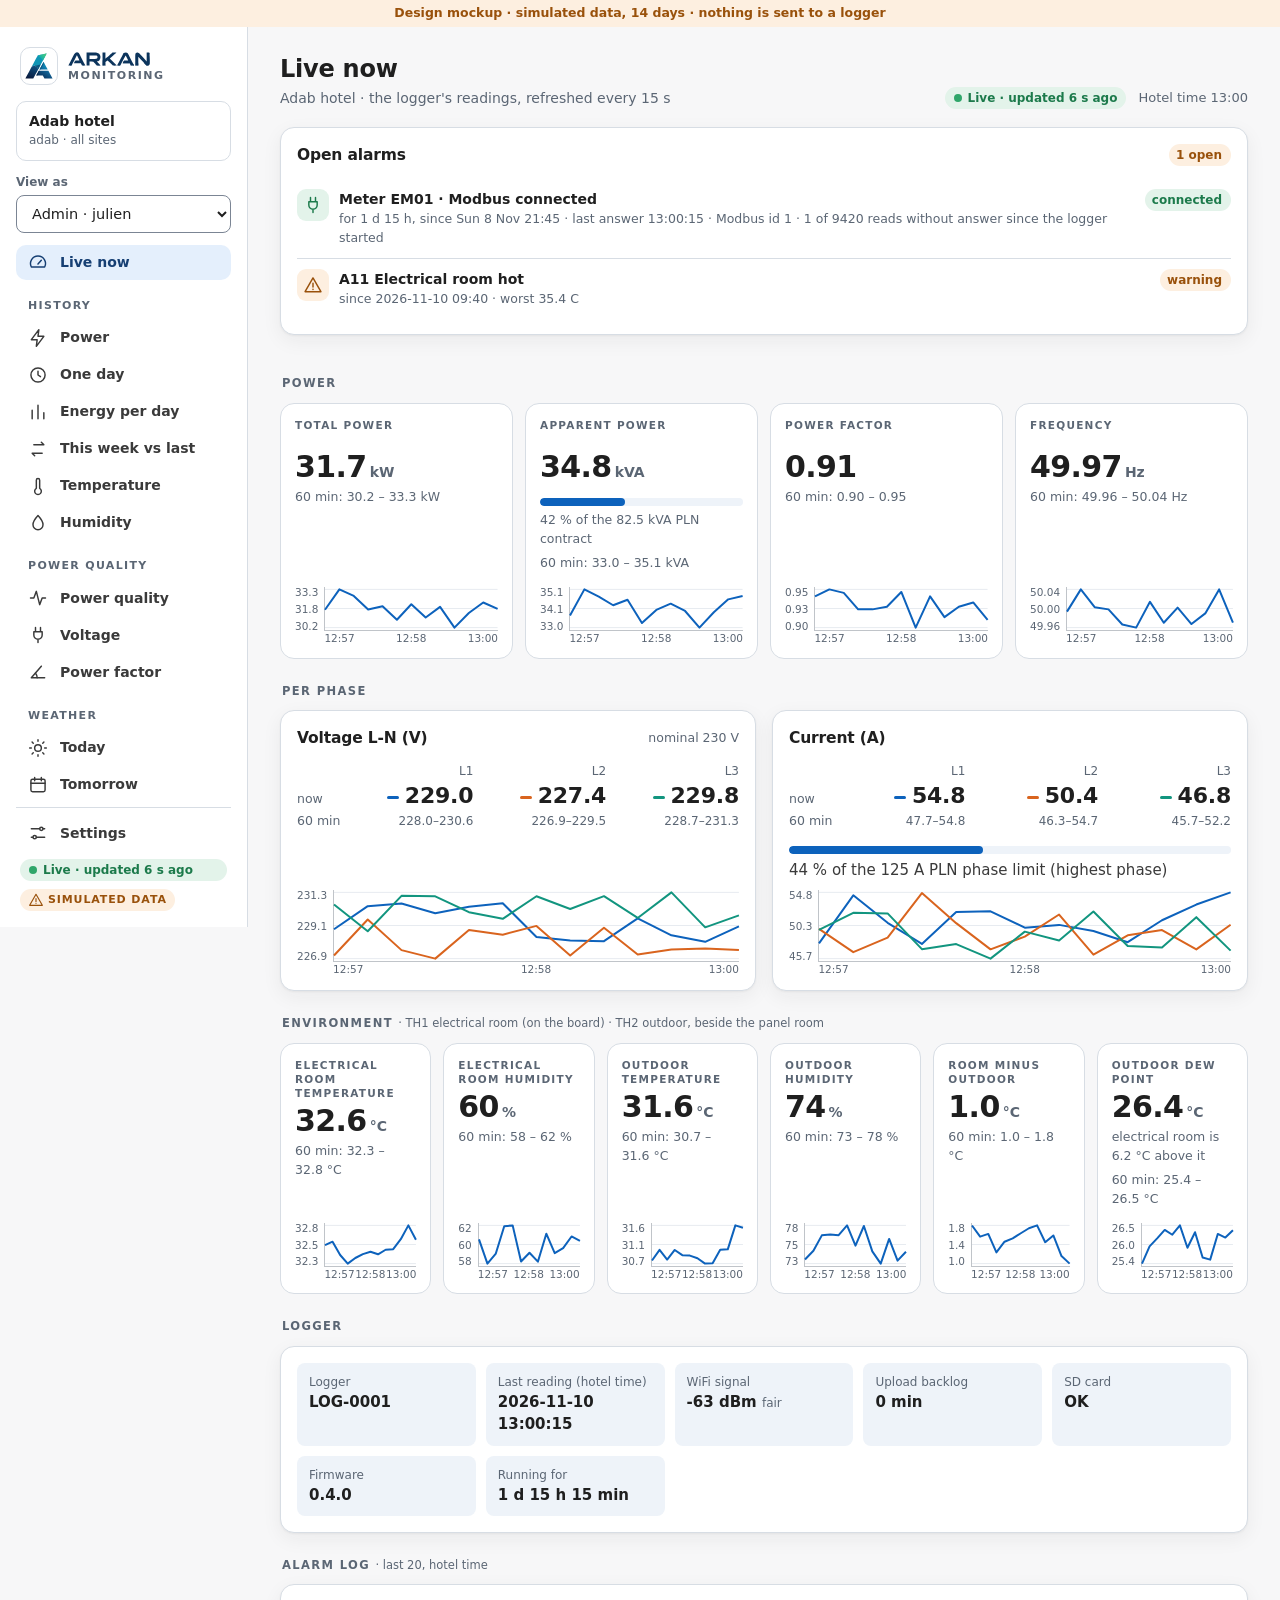
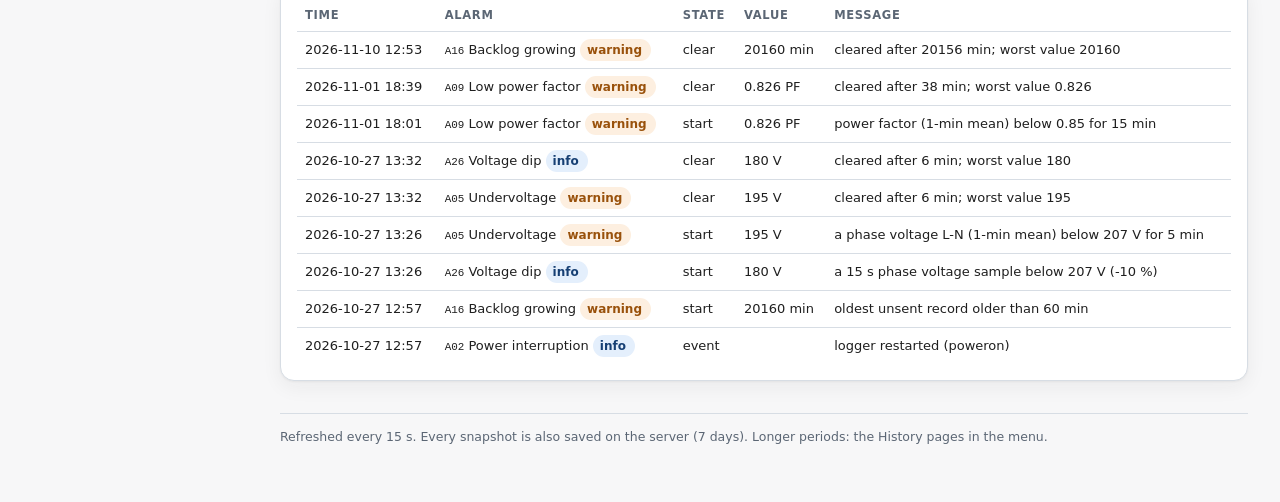
==== commit 977572a2: "Merge v0.8.0 and firmware 0.5.0 (the Modbus link of each meter) Conflicts resolved: - server.py: VER" ====
--- a/docs/mockup/arkan/index.html
+++ b/docs/mockup/arkan/index.html
@@ -803,6 +803,8 @@
 input[type="date"]{width:auto;min-width:0;padding:5px 8px;border-radius:var(--r-md);border:1px solid var(--control);background:var(--surface);color:var(--ink);font-size:13px;font-weight:600;line-height:1.4}
 .dates.on input[type="date"]{border-color:var(--action);box-shadow:0 0 0 1px var(--action)}
 .btn[aria-disabled="true"]{opacity:.4;cursor:default}
+.alist .ai.neutral{background:var(--surface-2);color:var(--muted)}
+.alist li.mblink small{overflow-wrap:anywhere}
 .mocknote{background:var(--warn-bg);color:var(--warn-ink);font-size:12.5px;font-weight:600;text-align:center;padding:4px 12px}
 </style>
 <script>/* Arkan UI kit, R0: display settings, sheets, list detail, filters, toasts. No dependencies, no network.
@@ -1057,7 +1059,7 @@
 <script>
 // One page for /live/ (all sites) and /live/<site>/ (the site's pages, by #name). The server's answers come from /api/v1/...
 // FX stays null here. Only the mockup build (docs/mockup/arkan/build.py) puts saved answers in it, to show the page without a server.
-const FX = {"site":"adab","status":{"time":"2026-11-10T05:00:21Z","sites":{"adab":{"LOG-0001":{"last_record":"2026-11-10T04:59:00Z","live_age_s":6,"fw":"0.4.0"}}}},"live":{"site":"adab","profile":{"name":"Adab hotel","timezone":"Asia/Makassar","utc_offset_h":8,"labels":{"EM01_p":"Total power (kW)","EM01_s":"Apparent power (kVA)","EM01_pf":"Power factor","EM01_f":"Frequency (Hz)","EM01_v1":"V L1-N","EM01_v2":"V L2-N","EM01_v3":"V L3-N","EM01_i1":"I L1 (A)","EM01_i2":"I L2 (A)","EM01_i3":"I L3 (A)","EM01_e":"Energy counter (kWh)","EM01_v1_min":"V L1-N min","EM01_p_max":"Peak power (kW)","TH1_t":"Electrical room (C)","TH1_rh":"Electrical room (%RH)","TH2_t":"Outdoor (C)","TH2_rh":"Outdoor (%RH)"},"live":{"refresh_s":15,"values":["EM01_p","EM01_s","EM01_pf","EM01_f","EM01_v1","EM01_v2","EM01_v3","EM01_i1","EM01_i2","EM01_i3","TH1_t","TH1_rh","TH2_t","TH2_rh"]},"sensors":{"TH1":"electrical room (on the board)","TH2":"outdoor, beside the panel room"},"contracted_kva":82.5,"contract_v_ln":220,"rated_a":200.0,"nominal_v":230},"devices":{"LOG-0001":{"last":{"device":"LOG-0001","ts":"2026-11-10T05:00:15Z","values":{"EM01_v1":229.019,"EM01_v2":227.438,"EM01_v3":229.757,"EM01_v12":396.66,"EM01_v23":393.922,"EM01_v31":397.938,"EM01_i1":54.799,"EM01_i2":50.359,"EM01_i3":46.813,"EM01_f":49.969,"EM01_p1":11.459,"EM01_p2":10.458,"EM01_p3":9.82,"EM01_p":31.737,"EM01_q":14.176,"EM01_s":34.759,"EM01_pf":0.913,"EM01_e":192061.078,"EM01_eq":44198.416,"TH1_t":32.589,"TH1_rh":60.392,"TH2_t":31.553,"TH2_rh":74.207},"sys":{"rssi":-63,"backlog_min":0,"sd":true,"fw":"0.4.0","up_s":141300}},"age_s":6,"history":[{"ts":"2026-11-10T04:57:24Z","values":{"EM01_v1":228.829,"EM01_v2":227.066,"EM01_v3":230.487,"EM01_v12":396.331,"EM01_v23":393.279,"EM01_v31":399.203,"EM01_i1":47.804,"EM01_i2":49.787,"EM01_i3":49.652,"EM01_f":49.994,"EM01_p1":10.286,"EM01_p2":10.63,"EM01_p3":10.761,"EM01_p":31.677,"EM01_q":11.465,"EM01_s":33.688,"EM01_pf":0.94,"EM01_e":192059.49,"EM01_eq":44197.779,"TH1_t":32.515,"TH1_rh":60.542,"TH2_t":30.742,"TH2_rh":73.146}},{"ts":"2026-11-10T04:57:30Z","values":{"EM01_v1":230.38,"EM01_v2":229.482,"EM01_v3":228.69,"EM01_v12":399.019,"EM01_v23":397.462,"EM01_v31":396.091,"EM01_i1":54.394,"EM01_i2":46.608,"EM01_i3":51.99,"EM01_f":50.044,"EM01_p1":11.883,"EM01_p2":10.142,"EM01_p3":11.274,"EM01_p":33.298,"EM01_q":11.153,"EM01_s":35.117,"EM01_pf":0.948,"EM01_e":192059.49,"EM01_eq":44197.779,"TH1_t":32.563,"TH1_rh":58.178,"TH2_t":31.005,"TH2_rh":74.353}},{"ts":"2026-11-10T04:57:45Z","values":{"EM01_v1":230.551,"EM01_v2":227.427,"EM01_v3":231.071,"EM01_v12":399.313,"EM01_v23":393.904,"EM01_v31":400.214,"EM01_i1":50.63,"EM01_i2":48.607,"EM01_i3":51.912,"EM01_f":50.004,"EM01_p1":11.018,"EM01_p2":10.435,"EM01_p3":11.323,"EM01_p":32.776,"EM01_q":11.463,"EM01_s":34.723,"EM01_pf":0.944,"EM01_e":192059.49,"EM01_eq":44197.779,"TH1_t":32.375,"TH1_rh":59.155,"TH2_t":30.765,"TH2_rh":76.475}},{"ts":"2026-11-10T04:58:00Z","values":{"EM01_v1":229.902,"EM01_v2":226.856,"EM01_v3":231.037,"EM01_v12":398.19,"EM01_v23":392.915,"EM01_v31":400.156,"EM01_i1":47.734,"EM01_i2":54.701,"EM01_i3":47.018,"EM01_f":49.999,"EM01_p1":10.154,"EM01_p2":11.482,"EM01_p3":10.051,"EM01_p":31.687,"EM01_q":12.991,"EM01_s":34.246,"EM01_pf":0.925,"EM01_e":192060.023,"EM01_eq":44197.983,"TH1_t":32.254,"TH1_rh":61.818,"TH2_t":31.002,"TH2_rh":76.607}},{"ts":"2026-11-10T04:58:15Z","values":{"EM01_v1":230.337,"EM01_v2":228.771,"EM01_v3":229.973,"EM01_v12":398.944,"EM01_v23":396.231,"EM01_v31":398.314,"EM01_i1":52.118,"EM01_i2":50.579,"EM01_i3":47.713,"EM01_f":49.965,"EM01_p1":11.102,"EM01_p2":10.701,"EM01_p3":10.148,"EM01_p":31.952,"EM01_q":13.14,"EM01_s":34.548,"EM01_pf":0.925,"EM01_e":192060.023,"EM01_eq":44197.983,"TH1_t":32.333,"TH1_rh":61.901,"TH2_t":30.874,"TH2_rh":76.502}},{"ts":"2026-11-10T04:58:30Z","values":{"EM01_v1":230.573,"EM01_v2":228.461,"EM01_v3":229.528,"EM01_v12":399.352,"EM01_v23":395.695,"EM01_v31":397.543,"EM01_i1":52.205,"EM01_i2":46.992,"EM01_i3":45.717,"EM01_f":49.958,"EM01_p1":11.171,"EM01_p2":9.963,"EM01_p3":9.738,"EM01_p":30.872,"EM01_q":12.392,"EM01_s":33.267,"EM01_pf":0.928,"EM01_e":192060.023,"EM01_eq":44197.983,"TH1_t":32.388,"TH1_rh":58.386,"TH2_t":30.863,"TH2_rh":77.854}},{"ts":"2026-11-10T04:58:45Z","values":{"EM01_v1":228.313,"EM01_v2":229.054,"EM01_v3":231.041,"EM01_v12":395.438,"EM01_v23":396.721,"EM01_v31":400.164,"EM01_i1":49.961,"EM01_i2":48.741,"EM01_i3":49.418,"EM01_f":50.016,"EM01_p1":10.778,"EM01_p2":10.549,"EM01_p3":10.788,"EM01_p":32.115,"EM01_q":11.129,"EM01_s":33.989,"EM01_pf":0.945,"EM01_e":192060.023,"EM01_eq":44197.983,"TH1_t":32.421,"TH1_rh":59.241,"TH2_t":30.798,"TH2_rh":75.047}},{"ts":"2026-11-10T04:59:00Z","values":{"EM01_v1":228.077,"EM01_v2":227.07,"EM01_v3":230.19,"EM01_v12":395.03,"EM01_v23":393.285,"EM01_v31":398.688,"EM01_i1":50.343,"EM01_i2":51.761,"EM01_i3":48.201,"EM01_f":49.969,"EM01_p1":10.385,"EM01_p2":10.631,"EM01_p3":10.035,"EM01_p":31.051,"EM01_q":14.643,"EM01_s":34.331,"EM01_pf":0.904,"EM01_e":192060.544,"EM01_eq":44198.208,"TH1_t":32.385,"TH1_rh":58.365,"TH2_t":30.665,"TH2_rh":77.768}},{"ts":"2026-11-10T04:59:15Z","values":{"EM01_v1":228.026,"EM01_v2":228.929,"EM01_v3":231.05,"EM01_v12":394.941,"EM01_v23":396.505,"EM01_v31":400.178,"EM01_i1":49.494,"EM01_i2":46.254,"EM01_i3":52.179,"EM01_f":50.003,"EM01_p1":10.61,"EM01_p2":9.955,"EM01_p3":11.334,"EM01_p":31.9,"EM01_q":11.563,"EM01_s":33.931,"EM01_pf":0.94,"EM01_e":192060.544,"EM01_eq":44198.208,"TH1_t":32.449,"TH1_rh":61.089,"TH2_t":30.674,"TH2_rh":74.262}},{"ts":"2026-11-10T04:59:30Z","values":{"EM01_v1":229.556,"EM01_v2":227.129,"EM01_v3":229.588,"EM01_v12":397.59,"EM01_v23":393.387,"EM01_v31":397.647,"EM01_i1":47.971,"EM01_i2":48.917,"EM01_i3":47.453,"EM01_f":49.966,"EM01_p1":10.088,"EM01_p2":10.179,"EM01_p3":9.981,"EM01_p":30.248,"EM01_q":13.237,"EM01_s":33.017,"EM01_pf":0.916,"EM01_e":192060.544,"EM01_eq":44198.208,"TH1_t":32.457,"TH1_rh":59.194,"TH2_t":31.007,"TH2_rh":72.569}},{"ts":"2026-11-10T04:59:45Z","values":{"EM01_v1":228.423,"EM01_v2":227.473,"EM01_v3":231.304,"EM01_v12":395.628,"EM01_v23":393.983,"EM01_v31":400.618,"EM01_i1":50.977,"EM01_i2":49.631,"EM01_i3":47.241,"EM01_f":49.99,"EM01_p1":10.804,"EM01_p2":10.475,"EM01_p3":10.138,"EM01_p":31.417,"EM01_q":12.63,"EM01_s":33.861,"EM01_pf":0.928,"EM01_e":192060.544,"EM01_eq":44198.208,"TH1_t":32.598,"TH1_rh":59.693,"TH2_t":31.018,"TH2_rh":75.985}},{"ts":"2026-11-10T05:00:00Z","values":{"EM01_v1":227.984,"EM01_v2":227.532,"EM01_v3":228.958,"EM01_v12":394.869,"EM01_v23":394.085,"EM01_v31":396.556,"EM01_i1":53.128,"EM01_i2":46.979,"EM01_i3":51.399,"EM01_f":50.044,"EM01_p1":11.301,"EM01_p2":9.973,"EM01_p3":10.98,"EM01_p":32.253,"EM01_q":12.441,"EM01_s":34.57,"EM01_pf":0.933,"EM01_e":192061.078,"EM01_eq":44198.416,"TH1_t":32.792,"TH1_rh":60.821,"TH2_t":31.611,"TH2_rh":72.986}},{"ts":"2026-11-10T05:00:15Z","values":{"EM01_v1":229.019,"EM01_v2":227.438,"EM01_v3":229.757,"EM01_v12":396.66,"EM01_v23":393.922,"EM01_v31":397.938,"EM01_i1":54.799,"EM01_i2":50.359,"EM01_i3":46.813,"EM01_f":49.969,"EM01_p1":11.459,"EM01_p2":10.458,"EM01_p3":9.82,"EM01_p":31.737,"EM01_q":14.176,"EM01_s":34.759,"EM01_pf":0.913,"EM01_e":192061.078,"EM01_eq":44198.416,"TH1_t":32.589,"TH1_rh":60.392,"TH2_t":31.553,"TH2_rh":74.207}}]}},"alarms":[{"id":"A11","name":"Electrical room hot","severity":"warning","since":"2026-11-10T01:40:00Z","worst":35.4,"unit":"C"}],"time":"2026-11-10T05:00:21Z"},"alarms":{"site":"adab","open":[],"log_header":"ts_utc,local_time,device,id,name,severity,state,value,threshold,unit,duration_min,message","log":["2026-10-27T04:57:00Z,2026-10-27 12:57,LOG-0001,A02,Power interruption,info,event,,,event,,logger restarted (poweron)","2026-10-27T04:57:00Z,2026-10-27 12:57,LOG-0001,A16,Backlog growing,warning,start,20160,60,min,,oldest unsent record older than 60 min","2026-10-27T05:26:00Z,2026-10-27 13:26,LOG-0001,A26,Voltage dip,info,start,180,207,V,,a 15 s phase voltage sample below 207 V (-10 %)","2026-10-27T05:26:00Z,2026-10-27 13:26,LOG-0001,A05,Undervoltage,warning,start,195,207,V,,a phase voltage L-N (1-min mean) below 207 V for 5 min","2026-10-27T05:32:00Z,2026-10-27 13:32,LOG-0001,A05,Undervoltage,warning,clear,195,207,V,6,cleared after 6 min; worst value 195","2026-10-27T05:32:00Z,2026-10-27 13:32,LOG-0001,A26,Voltage dip,info,clear,180,207,V,6,cleared after 6 min; worst value 180","2026-11-01T10:01:00Z,2026-11-01 18:01,LOG-0001,A09,Low power factor,warning,start,0.826,0.85,PF,,power factor (1-min mean) below 0.85 for 15 min","2026-11-01T10:39:00Z,2026-11-01 18:39,LOG-0001,A09,Low power factor,warning,clear,0.826,0.85,PF,38,cleared after 38 min; worst value 0.826","2026-11-10T04:53:00Z,2026-11-10 12:53,LOG-0001,A16,Backlog growing,warning,clear,20160,60,min,20156,cleared after 20156 min; worst value 20160"]},"history":{"site":"adab","device":"LOG-0001","meter":"EM01","utc_offset_h":8.0,"from":"2026-10-11 00:00","now":"2026-11-10 13:00","hours":[{"t":"2026-10-27 12:00","minutes":3,"kwh":0.99,"p":29.869,"p_max":30.954},{"t":"2026-10-27 13:00","minutes":60,"kwh":31.78,"p":31.781,"p_max":34.502,"TH1_rh":60.22,"TH1_rh_min":58.6,"TH1_rh_max":61.8,"TH1_t":32.76,"TH1_t_min":32.57,"TH1_t_max":32.93,"TH2_rh":74.28,"TH2_rh_min":72.4,"TH2_rh_max":77.0,"TH2_t":31.46,"TH2_t_min":31.3,"TH2_t_max":31.62},{"t":"2026-10-27 14:00","minutes":60,"kwh":29.96,"p":29.951,"p_max":33.454,"TH1_rh":60.09,"TH1_rh_min":58.7,"TH1_rh_max":61.9,"TH1_t":32.96,"TH1_t_min":32.81,"TH1_t_max":33.12,"TH2_rh":75.87,"TH2_rh_min":72.3,"TH2_rh_max":77.9,"TH2_t":31.86,"TH2_t_min":31.68,"TH2_t_max":32.05},{"t":"2026-10-27 15:00","minutes":60,"kwh":27.8,"p":27.806,"p_max":30.433,"TH1_rh":59.57,"TH1_rh_min":58.2,"TH1_rh_max":62.0,"TH1_t":32.96,"TH1_t_min":32.8,"TH1_t_max":33.2,"TH2_rh":75.3,"TH2_rh_min":72.0,"TH2_rh_max":77.6,"TH2_t":31.94,"TH2_t_min":31.8,"TH2_t_max":32.17},{"t":"2026-10-27 16:00","minutes":60,"kwh":24.78,"p":24.782,"p_max":27.558,"TH1_rh":59.4,"TH1_rh_min":58.3,"TH1_rh_max":61.4,"TH1_t":32.96,"TH1_t_min":32.84,"TH1_t_max":33.13,"TH2_rh":76.28,"TH2_rh_min":73.6,"TH2_rh_max":77.9,"TH2_t":31.9,"TH2_t_min":31.66,"TH2_t_max":32.04},{"t":"2026-10-27 17:00","minutes":60,"kwh":21.44,"p":21.436,"p_max":24.057,"TH1_rh":60.01,"TH1_rh_min":58.6,"TH1_rh_max":61.9,"TH1_t":32.74,"TH1_t_min":32.54,"TH1_t_max":32.92,"TH2_rh":74.85,"TH2_rh_min":72.1,"TH2_rh_max":77.9,"TH2_t":31.45,"TH2_t_min":31.27,"TH2_t_max":31.64},{"t":"2026-10-27 18:00","minutes":60,"kwh":18.11,"p":18.111,"p_max":20.843,"TH1_rh":60.18,"TH1_rh_min":59.0,"TH1_rh_max":61.7,"TH1_t":32.45,"TH1_t_min":32.24,"TH1_t_max":32.61,"TH2_rh":76.16,"TH2_rh_min":73.8,"TH2_rh_max":77.9,"TH2_t":30.87,"TH2_t_min":30.69,"TH2_t_max":31.03},{"t":"2026-10-27 19:00","minutes":60,"kwh":17.75,"p":17.751,"p_max":20.083,"TH1_rh":60.33,"TH1_rh_min":58.6,"TH1_rh_max":61.5,"TH1_t":31.96,"TH1_t_min":31.81,"TH1_t_max":32.15,"TH2_rh":74.67,"TH2_rh_min":72.3,"TH2_rh_max":76.8,"TH2_t":30.01,"TH2_t_min":29.87,"TH2_t_max":30.15},{"t":"2026-10-27 20:00","minutes":60,"kwh":17.83,"p":17.834,"p_max":20.201,"TH1_rh":59.51,"TH1_rh_min":58.1,"TH1_rh_max":62.0,"TH1_t":31.49,"TH1_t_min":31.33,"TH1_t_max":31.72,"TH2_rh":74.33,"TH2_rh_min":72.0,"TH2_rh_max":77.3,"TH2_t":29.08,"TH2_t_min":28.88,"TH2_t_max":29.23},{"t":"2026-10-27 21:00","minutes":60,"kwh":17.96,"p":17.952,"p_max":20.688,"TH1_rh":60.05,"TH1_rh_min":58.1,"TH1_rh_max":61.6,"TH1_t":31.0,"TH1_t_min":30.83,"TH1_t_max":31.16,"TH2_rh":74.8,"TH2_rh_min":72.4,"TH2_rh_max":77.5,"TH2_t":28.07,"TH2_t_min":27.85,"TH2_t_max":28.17},{"t":"2026-10-27 22:00","minutes":60,"kwh":18.12,"p":18.123,"p_max":21.158,"TH1_rh":60.21,"TH1_rh_min":58.6,"TH1_rh_max":61.8,"TH1_t":30.43,"TH1_t_min":30.29,"TH1_t_max":30.58,"TH2_rh":75.06,"TH2_rh_min":72.6,"TH2_rh_max":77.9,"TH2_t":27.04,"TH2_t_min":26.83,"TH2_t_max":27.16},{"t":"2026-10-27 23:00","minutes":60,"kwh":17.59,"p":17.592,"p_max":20.052,"TH1_rh":60.33,"TH1_rh_min":58.3,"TH1_rh_max":62.0,"TH1_t":29.99,"TH1_t_min":29.84,"TH1_t_max":30.19,"TH2_rh":75.12,"TH2_rh_min":73.0,"TH2_rh_max":77.1,"TH2_t":25.98,"TH2_t_min":25.81,"TH2_t_max":26.19},{"t":"2026-10-28 00:00","minutes":60,"kwh":17.87,"p":17.872,"p_max":20.626,"TH1_rh":60.07,"TH1_rh_min":58.3,"TH1_rh_max":61.6,"TH1_t":29.67,"TH1_t_min":29.4,"TH1_t_max":29.76,"TH2_rh":74.98,"TH2_rh_min":72.3,"TH2_rh_max":77.9,"TH2_t":25.24,"TH2_t_min":25.03,"TH2_t_max":25.37},{"t":"2026-10-28 01:00","minutes":60,"kwh":17.93,"p":17.924,"p_max":20.707,"TH1_rh":60.21,"TH1_rh_min":58.2,"TH1_rh_max":61.3,"TH1_t":29.29,"TH1_t_min":29.1,"TH1_t_max":29.44,"TH2_rh":74.62,"TH2_rh_min":72.1,"TH2_rh_max":77.5,"TH2_t":24.49,"TH2_t_min":24.35,"TH2_t_max":24.74},{"t":"2026-10-28 02:00","minutes":60,"kwh":18.01,"p":18.013,"p_max":20.691,"TH1_rh":60.57,"TH1_rh_min":59.0,"TH1_rh_max":61.6,"TH1_t":29.07,"TH1_t_min":28.88,"TH1_t_max":29.27,"TH2_rh":75.2,"TH2_rh_min":72.8,"TH2_rh_max":77.7,"TH2_t":24.11,"TH2_t_min":23.97,"TH2_t_max":24.33},{"t":"2026-10-28 03:00","minutes":60,"kwh":17.86,"p":17.865,"p_max":20.199,"TH1_rh":60.08,"TH1_rh_min":58.4,"TH1_rh_max":61.7,"TH1_t":29.08,"TH1_t_min":28.95,"TH1_t_max":29.2,"TH2_rh":75.37,"TH2_rh_min":72.1,"TH2_rh_max":77.8,"TH2_t":24.07,"TH2_t_min":23.82,"TH2_t_max":24.19},{"t":"2026-10-28 04:00","minutes":60,"kwh":17.97,"p":17.965,"p_max":20.687,"TH1_rh":59.91,"TH1_rh_min":58.4,"TH1_rh_max":61.8,"TH1_t":29.0,"TH1_t_min":28.88,"TH1_t_max":29.15,"TH2_rh":74.63,"TH2_rh_min":72.0,"TH2_rh_max":77.9,"TH2_t":24.17,"TH2_t_min":23.95,"TH2_t_max":24.3},{"t":"2026-10-28 05:00","minutes":60,"kwh":18.27,"p":18.272,"p_max":20.814,"TH1_rh":60.24,"TH1_rh_min":58.2,"TH1_rh_max":61.9,"TH1_t":29.24,"TH1_t_min":29.09,"TH1_t_max":29.44,"TH2_rh":74.81,"TH2_rh_min":72.2,"TH2_rh_max":77.1,"TH2_t":24.53,"TH2_t_min":24.36,"TH2_t_max":24.72},{"t":"2026-10-28 06:00","minutes":60,"kwh":17.93,"p":17.928,"p_max":20.555,"TH1_rh":59.94,"TH1_rh_min":58.1,"TH1_rh_max":61.4,"TH1_t":29.58,"TH1_t_min":29.41,"TH1_t_max":29.7,"TH2_rh":76.23,"TH2_rh_min":74.2,"TH2_rh_max":77.7,"TH2_t":25.18,"TH2_t_min":24.98,"TH2_t_max":25.36},{"t":"2026-10-28 07:00","minutes":60,"kwh":21.74,"p":21.744,"p_max":24.344,"TH1_rh":59.77,"TH1_rh_min":58.0,"TH1_rh_max":61.9,"TH1_t":30.0,"TH1_t_min":29.83,"TH1_t_max":30.18,"TH2_rh":75.84,"TH2_rh_min":72.6,"TH2_rh_max":78.0,"TH2_t":26.05,"TH2_t_min":25.89,"TH2_t_max":26.19},{"t":"2026-10-28 08:00","minutes":60,"kwh":25.25,"p":25.247,"p_max":27.919,"TH1_rh":60.46,"TH1_rh_min":58.7,"TH1_rh_max":61.7,"TH1_t":30.43,"TH1_t_min":30.3,"TH1_t_max":30.57,"TH2_rh":75.87,"TH2_rh_min":72.7,"TH2_rh_max":77.7,"TH2_t":26.9,"TH2_t_min":26.8,"TH2_t_max":27.02},{"t":"2026-10-28 09:00","minutes":60,"kwh":27.86,"p":27.859,"p_max":30.717,"TH1_rh":60.44,"TH1_rh_min":58.2,"TH1_rh_max":61.9,"TH1_t":31.05,"TH1_t_min":30.82,"TH1_t_max":31.19,"TH2_rh":73.89,"TH2_rh_min":72.0,"TH2_rh_max":76.9,"TH2_t":27.93,"TH2_t_min":27.82,"TH2_t_max":28.13},{"t":"2026-10-28 10:00","minutes":60,"kwh":29.91,"p":29.911,"p_max":33.253,"TH1_rh":60.48,"TH1_rh_min":59.4,"TH1_rh_max":61.9,"TH1_t":31.54,"TH1_t_min":31.39,"TH1_t_max":31.72,"TH2_rh":74.17,"TH2_rh_min":72.5,"TH2_rh_max":77.7,"TH2_t":28.98,"TH2_t_min":28.84,"TH2_t_max":29.17},{"t":"2026-10-28 11:00","minutes":60,"kwh":31.4,"p":31.4,"p_max":35.004,"TH1_rh":59.92,"TH1_rh_min":58.1,"TH1_rh_max":62.0,"TH1_t":32.0,"TH1_t_min":31.8,"TH1_t_max":32.19,"TH2_rh":74.39,"TH2_rh_min":72.1,"TH2_rh_max":77.1,"TH2_t":30.07,"TH2_t_min":29.84,"TH2_t_max":30.19},{"t":"2026-10-28 12:00","minutes":60,"kwh":31.87,"p":31.872,"p_max":35.55,"TH1_rh":60.38,"TH1_rh_min":58.1,"TH1_rh_max":61.9,"TH1_t":32.42,"TH1_t_min":32.22,"TH1_t_max":32.6,"TH2_rh":74.78,"TH2_rh_min":72.8,"TH2_rh_max":77.9,"TH2_t":30.81,"TH2_t_min":30.64,"TH2_t_max":31.01},{"t":"2026-10-28 13:00","minutes":60,"kwh":31.52,"p":31.514,"p_max":35.295,"TH1_rh":60.39,"TH1_rh_min":58.4,"TH1_rh_max":61.9,"TH1_t":32.81,"TH1_t_min":32.56,"TH1_t_max":32.92,"TH2_rh":75.86,"TH2_rh_min":72.3,"TH2_rh_max":77.9,"TH2_t":31.43,"TH2_t_min":31.27,"TH2_t_max":31.63},{"t":"2026-10-28 14:00","minutes":60,"kwh":30.11,"p":30.114,"p_max":34.085,"TH1_rh":60.4,"TH1_rh_min":58.2,"TH1_rh_max":62.0,"TH1_t":32.9,"TH1_t_min":32.77,"TH1_t_max":33.13,"TH2_rh":74.6,"TH2_rh_min":72.1,"TH2_rh_max":77.0,"TH2_t":31.84,"TH2_t_min":31.67,"TH2_t_max":32.0},{"t":"2026-10-28 15:00","minutes":60,"kwh":27.81,"p":27.808,"p_max":31.576,"TH1_rh":60.06,"TH1_rh_min":58.1,"TH1_rh_max":61.5,"TH1_t":33.0,"TH1_t_min":32.82,"TH1_t_max":33.18,"TH2_rh":75.58,"TH2_rh_min":72.3,"TH2_rh_max":77.7,"TH2_t":32.01,"TH2_t_min":31.81,"TH2_t_max":32.12},{"t":"2026-10-28 16:00","minutes":60,"kwh":25.0,"p":25.003,"p_max":27.768,"TH1_rh":59.98,"TH1_rh_min":58.6,"TH1_rh_max":61.9,"TH1_t":32.88,"TH1_t_min":32.74,"TH1_t_max":33.12,"TH2_rh":75.33,"TH2_rh_min":72.3,"TH2_rh_max":77.9,"TH2_t":31.89,"TH2_t_min":31.68,"TH2_t_max":32.04},{"t":"2026-10-28 17:00","minutes":60,"kwh":21.69,"p":21.691,"p_max":24.127,"TH1_rh":60.43,"TH1_rh_min":58.6,"TH1_rh_max":61.8,"TH1_t":32.71,"TH1_t_min":32.55,"TH1_t_max":32.93,"TH2_rh":74.5,"TH2_rh_min":72.2,"TH2_rh_max":77.6,"TH2_t":31.48,"TH2_t_min":31.35,"TH2_t_max":31.64},{"t":"2026-10-28 18:00","minutes":60,"kwh":17.97,"p":17.963,"p_max":20.826,"TH1_rh":59.88,"TH1_rh_min":58.1,"TH1_rh_max":62.0,"TH1_t":32.48,"TH1_t_min":32.32,"TH1_t_max":32.61,"TH2_rh":75.52,"TH2_rh_min":72.6,"TH2_rh_max":77.8,"TH2_t":30.89,"TH2_t_min":30.75,"TH2_t_max":31.01},{"t":"2026-10-28 19:00","minutes":60,"kwh":17.97,"p":17.972,"p_max":20.421,"TH1_rh":60.47,"TH1_rh_min":58.6,"TH1_rh_max":61.6,"TH1_t":31.99,"TH1_t_min":31.81,"TH1_t_max":32.17,"TH2_rh":74.67,"TH2_rh_min":72.8,"TH2_rh_max":76.8,"TH2_t":30.01,"TH2_t_min":29.87,"TH2_t_max":30.17},{"t":"2026-10-28 20:00","minutes":60,"kwh":18.18,"p":18.178,"p_max":20.626,"TH1_rh":59.57,"TH1_rh_min":58.0,"TH1_rh_max":61.7,"TH1_t":31.57,"TH1_t_min":31.35,"TH1_t_max":31.7,"TH2_rh":75.43,"TH2_rh_min":72.1,"TH2_rh_max":77.6,"TH2_t":28.98,"TH2_t_min":28.84,"TH2_t_max":29.21},{"t":"2026-10-28 21:00","minutes":60,"kwh":18.01,"p":18.014,"p_max":20.353,"TH1_rh":59.52,"TH1_rh_min":58.2,"TH1_rh_max":62.0,"TH1_t":31.09,"TH1_t_min":30.88,"TH1_t_max":31.19,"TH2_rh":75.79,"TH2_rh_min":73.4,"TH2_rh_max":77.8,"TH2_t":27.99,"TH2_t_min":27.84,"TH2_t_max":28.16},{"t":"2026-10-28 22:00","minutes":60,"kwh":18.11,"p":18.109,"p_max":20.251,"TH1_rh":60.22,"TH1_rh_min":58.9,"TH1_rh_max":62.0,"TH1_t":30.5,"TH1_t_min":30.31,"TH1_t_max":30.68,"TH2_rh":74.7,"TH2_rh_min":72.2,"TH2_rh_max":77.8,"TH2_t":26.93,"TH2_t_min":26.77,"TH2_t_max":27.12},{"t":"2026-10-28 23:00","minutes":60,"kwh":18.25,"p":18.253,"p_max":20.769,"TH1_rh":60.28,"TH1_rh_min":58.8,"TH1_rh_max":61.9,"TH1_t":30.06,"TH1_t_min":29.85,"TH1_t_max":30.18,"TH2_rh":74.61,"TH2_rh_min":72.6,"TH2_rh_max":77.7,"TH2_t":25.99,"TH2_t_min":25.8,"TH2_t_max":26.16},{"t":"2026-10-29 00:00","minutes":60,"kwh":18.03,"p":18.031,"p_max":20.512,"TH1_rh":59.95,"TH1_rh_min":58.1,"TH1_rh_max":61.7,"TH1_t":29.56,"TH1_t_min":29.39,"TH1_t_max":29.78,"TH2_rh":75.73,"TH2_rh_min":72.3,"TH2_rh_max":77.7,"TH2_t":25.21,"TH2_t_min":25.02,"TH2_t_max":25.37},{"t":"2026-10-29 01:00","minutes":60,"kwh":17.72,"p":17.716,"p_max":20.564,"TH1_rh":59.97,"TH1_rh_min":58.7,"TH1_rh_max":61.9,"TH1_t":29.31,"TH1_t_min":29.2,"TH1_t_max":29.46,"TH2_rh":75.09,"TH2_rh_min":72.2,"TH2_rh_max":77.8,"TH2_t":24.55,"TH2_t_min":24.34,"TH2_t_max":24.7},{"t":"2026-10-29 02:00","minutes":60,"kwh":17.86,"p":17.862,"p_max":20.334,"TH1_rh":59.78,"TH1_rh_min":58.1,"TH1_rh_max":61.4,"TH1_t":29.03,"TH1_t_min":28.87,"TH1_t_max":29.25,"TH2_rh":74.69,"TH2_rh_min":72.8,"TH2_rh_max":77.9,"TH2_t":24.12,"TH2_t_min":23.95,"TH2_t_max":24.24},{"t":"2026-10-29 03:00","minutes":60,"kwh":17.9,"p":17.902,"p_max":20.839,"TH1_rh":60.03,"TH1_rh_min":58.3,"TH1_rh_max":61.8,"TH1_t":28.95,"TH1_t_min":28.8,"TH1_t_max":29.1,"TH2_rh":74.64,"TH2_rh_min":72.0,"TH2_rh_max":76.8,"TH2_t":23.99,"TH2_t_min":23.82,"TH2_t_max":24.17},{"t":"2026-10-29 04:00","minutes":60,"kwh":17.85,"p":17.85,"p_max":20.651,"TH1_rh":59.62,"TH1_rh_min":58.1,"TH1_rh_max":61.3,"TH1_t":29.08,"TH1_t_min":28.87,"TH1_t_max":29.2,"TH2_rh":74.76,"TH2_rh_min":72.0,"TH2_rh_max":77.5,"TH2_t":24.16,"TH2_t_min":24.04,"TH2_t_max":24.33},{"t":"2026-10-29 05:00","minutes":60,"kwh":18.01,"p":18.009,"p_max":20.669,"TH1_rh":60.42,"TH1_rh_min":58.2,"TH1_rh_max":61.9,"TH1_t":29.25,"TH1_t_min":29.1,"TH1_t_max":29.46,"TH2_rh":74.72,"TH2_rh_min":72.1,"TH2_rh_max":77.8,"TH2_t":24.54,"TH2_t_min":24.34,"TH2_t_max":24.73},{"t":"2026-10-29 06:00","minutes":60,"kwh":18.2,"p":18.197,"p_max":20.247,"TH1_rh":59.4,"TH1_rh_min":58.1,"TH1_rh_max":61.7,"TH1_t":29.63,"TH1_t_min":29.39,"TH1_t_max":29.77,"TH2_rh":74.32,"TH2_rh_min":72.1,"TH2_rh_max":76.9,"TH2_t":25.19,"TH2_t_min":24.98,"TH2_t_max":25.36},{"t":"2026-10-29 07:00","minutes":60,"kwh":21.36,"p":21.363,"p_max":24.038,"TH1_rh":59.83,"TH1_rh_min":58.2,"TH1_rh_max":61.5,"TH1_t":29.97,"TH1_t_min":29.81,"TH1_t_max":30.14,"TH2_rh":74.83,"TH2_rh_min":72.4,"TH2_rh_max":77.6,"TH2_t":26.02,"TH2_t_min":25.81,"TH2_t_max":26.18},{"t":"2026-10-29 08:00","minutes":60,"kwh":24.83,"p":24.83,"p_max":27.391,"TH1_rh":60.57,"TH1_rh_min":59.0,"TH1_rh_max":61.9,"TH1_t":30.47,"TH1_t_min":30.38,"TH1_t_max":30.66,"TH2_rh":74.46,"TH2_rh_min":72.0,"TH2_rh_max":76.6,"TH2_t":26.89,"TH2_t_min":26.77,"TH2_t_max":27.07},{"t":"2026-10-29 09:00","minutes":60,"kwh":27.69,"p":27.689,"p_max":30.781,"TH1_rh":60.5,"TH1_rh_min":58.1,"TH1_rh_max":62.0,"TH1_t":31.02,"TH1_t_min":30.85,"TH1_t_max":31.18,"TH2_rh":76.25,"TH2_rh_min":74.7,"TH2_rh_max":77.8,"TH2_t":28.05,"TH2_t_min":27.82,"TH2_t_max":28.2},{"t":"2026-10-29 10:00","minutes":60,"kwh":30.21,"p":30.204,"p_max":32.773,"TH1_rh":60.47,"TH1_rh_min":58.9,"TH1_rh_max":61.8,"TH1_t":31.5,"TH1_t_min":31.32,"TH1_t_max":31.7,"TH2_rh":74.58,"TH2_rh_min":72.1,"TH2_rh_max":77.9,"TH2_t":29.12,"TH2_t_min":28.98,"TH2_t_max":29.23},{"t":"2026-10-29 11:00","minutes":60,"kwh":31.28,"p":31.285,"p_max":34.562,"TH1_rh":59.98,"TH1_rh_min":58.2,"TH1_rh_max":61.8,"TH1_t":32.03,"TH1_t_min":31.91,"TH1_t_max":32.16,"TH2_rh":75.15,"TH2_rh_min":72.4,"TH2_rh_max":77.8,"TH2_t":29.92,"TH2_t_min":29.81,"TH2_t_max":30.16},{"t":"2026-10-29 12:00","minutes":60,"kwh":31.83,"p":31.832,"p_max":34.763,"TH1_rh":60.27,"TH1_rh_min":58.2,"TH1_rh_max":61.8,"TH1_t":32.43,"TH1_t_min":32.28,"TH1_t_max":32.6,"TH2_rh":74.96,"TH2_rh_min":72.0,"TH2_rh_max":77.6,"TH2_t":30.77,"TH2_t_min":30.66,"TH2_t_max":30.94},{"t":"2026-10-29 13:00","minutes":60,"kwh":31.21,"p":31.21,"p_max":35.206,"TH1_rh":59.65,"TH1_rh_min":58.0,"TH1_rh_max":61.2,"TH1_t":32.73,"TH1_t_min":32.58,"TH1_t_max":32.9,"TH2_rh":75.33,"TH2_rh_min":72.7,"TH2_rh_max":77.8,"TH2_t":31.48,"TH2_t_min":31.29,"TH2_t_max":31.66},{"t":"2026-10-29 14:00","minutes":60,"kwh":30.37,"p":30.367,"p_max":34.185,"TH1_rh":60.32,"TH1_rh_min":58.2,"TH1_rh_max":61.8,"TH1_t":32.87,"TH1_t_min":32.74,"TH1_t_max":33.05,"TH2_rh":76.08,"TH2_rh_min":72.4,"TH2_rh_max":78.0,"TH2_t":31.82,"TH2_t_min":31.66,"TH2_t_max":31.94},{"t":"2026-10-29 15:00","minutes":60,"kwh":27.88,"p":27.885,"p_max":31.515,"TH1_rh":59.68,"TH1_rh_min":58.1,"TH1_rh_max":61.1,"TH1_t":32.99,"TH1_t_min":32.81,"TH1_t_max":33.2,"TH2_rh":74.81,"TH2_rh_min":72.5,"TH2_rh_max":77.5,"TH2_t":31.95,"TH2_t_min":31.83,"TH2_t_max":32.1},{"t":"2026-10-29 16:00","minutes":60,"kwh":24.92,"p":24.916,"p_max":27.4,"TH1_rh":59.92,"TH1_rh_min":58.4,"TH1_rh_max":61.6,"TH1_t":32.89,"TH1_t_min":32.74,"TH1_t_max":33.08,"TH2_rh":75.49,"TH2_rh_min":72.3,"TH2_rh_max":77.5,"TH2_t":31.88,"TH2_t_min":31.69,"TH2_t_max":32.04},{"t":"2026-10-29 17:00","minutes":60,"kwh":21.38,"p":21.381,"p_max":24.037,"TH1_rh":60.24,"TH1_rh_min":58.2,"TH1_rh_max":61.7,"TH1_t":32.7,"TH1_t_min":32.53,"TH1_t_max":32.82,"TH2_rh":74.98,"TH2_rh_min":72.7,"TH2_rh_max":77.8,"TH2_t":31.45,"TH2_t_min":31.29,"TH2_t_max":31.57},{"t":"2026-10-29 18:00","minutes":60,"kwh":17.99,"p":17.989,"p_max":20.143,"TH1_rh":59.89,"TH1_rh_min":58.1,"TH1_rh_max":61.5,"TH1_t":32.43,"TH1_t_min":32.25,"TH1_t_max":32.58,"TH2_rh":74.5,"TH2_rh_min":72.1,"TH2_rh_max":77.6,"TH2_t":30.82,"TH2_t_min":30.64,"TH2_t_max":30.97},{"t":"2026-10-29 19:00","minutes":60,"kwh":18.1,"p":18.097,"p_max":19.951,"TH1_rh":59.59,"TH1_rh_min":58.1,"TH1_rh_max":61.6,"TH1_t":31.98,"TH1_t_min":31.84,"TH1_t_max":32.19,"TH2_rh":74.98,"TH2_rh_min":73.6,"TH2_rh_max":76.9,"TH2_t":30.05,"TH2_t_min":29.84,"TH2_t_max":30.17},{"t":"2026-10-29 20:00","minutes":60,"kwh":17.85,"p":17.85,"p_max":20.498,"TH1_rh":59.94,"TH1_rh_min":58.4,"TH1_rh_max":61.6,"TH1_t":31.55,"TH1_t_min":31.38,"TH1_t_max":31.72,"TH2_rh":74.92,"TH2_rh_min":73.1,"TH2_rh_max":76.7,"TH2_t":29.07,"TH2_t_min":28.85,"TH2_t_max":29.23},{"t":"2026-10-29 21:00","minutes":60,"kwh":18.32,"p":18.328,"p_max":20.914,"TH1_rh":60.6,"TH1_rh_min":58.4,"TH1_rh_max":62.0,"TH1_t":30.99,"TH1_t_min":30.82,"TH1_t_max":31.2,"TH2_rh":75.12,"TH2_rh_min":72.3,"TH2_rh_max":77.9,"TH2_t":28.02,"TH2_t_min":27.83,"TH2_t_max":28.16},{"t":"2026-10-29 22:00","minutes":60,"kwh":17.83,"p":17.829,"p_max":20.087,"TH1_rh":59.88,"TH1_rh_min":58.1,"TH1_rh_max":61.9,"TH1_t":30.52,"TH1_t_min":30.28,"TH1_t_max":30.66,"TH2_rh":74.86,"TH2_rh_min":72.0,"TH2_rh_max":77.4,"TH2_t":27.02,"TH2_t_min":26.79,"TH2_t_max":27.13},{"t":"2026-10-29 23:00","minutes":60,"kwh":17.96,"p":17.952,"p_max":19.856,"TH1_rh":60.2,"TH1_rh_min":58.1,"TH1_rh_max":62.0,"TH1_t":30.02,"TH1_t_min":29.83,"TH1_t_max":30.18,"TH2_rh":74.53,"TH2_rh_min":72.0,"TH2_rh_max":76.6,"TH2_t":25.98,"TH2_t_min":25.83,"TH2_t_max":26.18},{"t":"2026-10-30 00:00","minutes":60,"kwh":18.18,"p":18.187,"p_max":20.531,"TH1_rh":59.88,"TH1_rh_min":58.0,"TH1_rh_max":62.0,"TH1_t":29.59,"TH1_t_min":29.41,"TH1_t_max":29.75,"TH2_rh":74.96,"TH2_rh_min":72.6,"TH2_rh_max":77.1,"TH2_t":25.18,"TH2_t_min":24.98,"TH2_t_max":25.34},{"t":"2026-10-30 01:00","minutes":60,"kwh":18.07,"p":18.071,"p_max":20.922,"TH1_rh":60.5,"TH1_rh_min":58.3,"TH1_rh_max":61.9,"TH1_t":29.29,"TH1_t_min":29.08,"TH1_t_max":29.45,"TH2_rh":75.78,"TH2_rh_min":73.1,"TH2_rh_max":77.5,"TH2_t":24.53,"TH2_t_min":24.34,"TH2_t_max":24.73},{"t":"2026-10-30 02:00","minutes":60,"kwh":18.16,"p":18.151,"p_max":20.46,"TH1_rh":60.42,"TH1_rh_min":58.5,"TH1_rh_max":62.0,"TH1_t":29.07,"TH1_t_min":28.88,"TH1_t_max":29.27,"TH2_rh":75.34,"TH2_rh_min":72.8,"TH2_rh_max":77.7,"TH2_t":24.19,"TH2_t_min":24.02,"TH2_t_max":24.33},{"t":"2026-10-30 03:00","minutes":60,"kwh":17.84,"p":17.841,"p_max":20.328,"TH1_rh":59.92,"TH1_rh_min":58.2,"TH1_rh_max":61.7,"TH1_t":28.99,"TH1_t_min":28.8,"TH1_t_max":29.2,"TH2_rh":75.5,"TH2_rh_min":73.0,"TH2_rh_max":77.8,"TH2_t":24.0,"TH2_t_min":23.8,"TH2_t_max":24.18},{"t":"2026-10-30 04:00","minutes":60,"kwh":18.07,"p":18.075,"p_max":20.358,"TH1_rh":59.94,"TH1_rh_min":58.2,"TH1_rh_max":61.5,"TH1_t":29.06,"TH1_t_min":28.88,"TH1_t_max":29.17,"TH2_rh":74.62,"TH2_rh_min":72.0,"TH2_rh_max":77.5,"TH2_t":24.13,"TH2_t_min":23.97,"TH2_t_max":24.28},{"t":"2026-10-30 05:00","minutes":60,"kwh":18.25,"p":18.246,"p_max":20.451,"TH1_rh":59.72,"TH1_rh_min":58.2,"TH1_rh_max":61.6,"TH1_t":29.29,"TH1_t_min":29.17,"TH1_t_max":29.44,"TH2_rh":75.38,"TH2_rh_min":72.7,"TH2_rh_max":77.3,"TH2_t":24.55,"TH2_t_min":24.37,"TH2_t_max":24.71},{"t":"2026-10-30 06:00","minutes":60,"kwh":18.07,"p":18.069,"p_max":20.615,"TH1_rh":60.04,"TH1_rh_min":58.1,"TH1_rh_max":61.9,"TH1_t":29.56,"TH1_t_min":29.4,"TH1_t_max":29.78,"TH2_rh":74.86,"TH2_rh_min":73.3,"TH2_rh_max":77.5,"TH2_t":25.17,"TH2_t_min":24.98,"TH2_t_max":25.32},{"t":"2026-10-30 07:00","minutes":60,"kwh":21.57,"p":21.571,"p_max":24.119,"TH1_rh":59.67,"TH1_rh_min":58.1,"TH1_rh_max":61.3,"TH1_t":29.98,"TH1_t_min":29.8,"TH1_t_max":30.16,"TH2_rh":75.46,"TH2_rh_min":72.2,"TH2_rh_max":77.9,"TH2_t":26.03,"TH2_t_min":25.82,"TH2_t_max":26.19},{"t":"2026-10-30 08:00","minutes":60,"kwh":24.7,"p":24.701,"p_max":27.915,"TH1_rh":59.67,"TH1_rh_min":58.1,"TH1_rh_max":61.3,"TH1_t":30.45,"TH1_t_min":30.34,"TH1_t_max":30.66,"TH2_rh":74.22,"TH2_rh_min":72.6,"TH2_rh_max":76.7,"TH2_t":26.96,"TH2_t_min":26.79,"TH2_t_max":27.16},{"t":"2026-10-30 09:00","minutes":60,"kwh":27.74,"p":27.743,"p_max":30.953,"TH1_rh":60.52,"TH1_rh_min":58.3,"TH1_rh_max":62.0,"TH1_t":30.92,"TH1_t_min":30.82,"TH1_t_max":31.19,"TH2_rh":74.52,"TH2_rh_min":72.1,"TH2_rh_max":77.9,"TH2_t":28.01,"TH2_t_min":27.88,"TH2_t_max":28.17},{"t":"2026-10-30 10:00","minutes":60,"kwh":30.08,"p":30.076,"p_max":33.531,"TH1_rh":59.88,"TH1_rh_min":58.2,"TH1_rh_max":61.8,"TH1_t":31.55,"TH1_t_min":31.34,"TH1_t_max":31.7,"TH2_rh":74.28,"TH2_rh_min":72.0,"TH2_rh_max":77.4,"TH2_t":29.05,"TH2_t_min":28.87,"TH2_t_max":29.23},{"t":"2026-10-30 11:00","minutes":60,"kwh":31.59,"p":31.592,"p_max":34.806,"TH1_rh":60.38,"TH1_rh_min":58.0,"TH1_rh_max":61.9,"TH1_t":32.02,"TH1_t_min":31.87,"TH1_t_max":32.18,"TH2_rh":74.89,"TH2_rh_min":72.3,"TH2_rh_max":77.8,"TH2_t":30.01,"TH2_t_min":29.8,"TH2_t_max":30.17},{"t":"2026-10-30 12:00","minutes":60,"kwh":32.09,"p":32.087,"p_max":35.303,"TH1_rh":59.77,"TH1_rh_min":58.3,"TH1_rh_max":61.1,"TH1_t":32.43,"TH1_t_min":32.22,"TH1_t_max":32.55,"TH2_rh":74.54,"TH2_rh_min":72.4,"TH2_rh_max":77.5,"TH2_t":30.8,"TH2_t_min":30.65,"TH2_t_max":30.99},{"t":"2026-10-30 13:00","minutes":60,"kwh":31.55,"p":31.554,"p_max":35.274,"TH1_rh":60.23,"TH1_rh_min":58.0,"TH1_rh_max":61.8,"TH1_t":32.74,"TH1_t_min":32.59,"TH1_t_max":32.88,"TH2_rh":75.37,"TH2_rh_min":72.1,"TH2_rh_max":77.9,"TH2_t":31.44,"TH2_t_min":31.28,"TH2_t_max":31.62},{"t":"2026-10-30 14:00","minutes":60,"kwh":30.37,"p":30.367,"p_max":33.588,"TH1_rh":60.23,"TH1_rh_min":58.1,"TH1_rh_max":61.9,"TH1_t":32.96,"TH1_t_min":32.73,"TH1_t_max":33.12,"TH2_rh":75.87,"TH2_rh_min":72.3,"TH2_rh_max":77.9,"TH2_t":31.85,"TH2_t_min":31.67,"TH2_t_max":32.02},{"t":"2026-10-30 15:00","minutes":60,"kwh":27.67,"p":27.676,"p_max":30.703,"TH1_rh":60.38,"TH1_rh_min":58.3,"TH1_rh_max":61.8,"TH1_t":32.99,"TH1_t_min":32.86,"TH1_t_max":33.19,"TH2_rh":75.16,"TH2_rh_min":72.0,"TH2_rh_max":77.1,"TH2_t":31.95,"TH2_t_min":31.82,"TH2_t_max":32.19},{"t":"2026-10-30 16:00","minutes":60,"kwh":25.28,"p":25.275,"p_max":28.375,"TH1_rh":59.92,"TH1_rh_min":58.3,"TH1_rh_max":61.3,"TH1_t":32.96,"TH1_t_min":32.79,"TH1_t_max":33.13,"TH2_rh":74.23,"TH2_rh_min":72.0,"TH2_rh_max":77.8,"TH2_t":31.86,"TH2_t_min":31.7,"TH2_t_max":32.02},{"t":"2026-10-30 17:00","minutes":60,"kwh":21.61,"p":21.611,"p_max":23.798,"TH1_rh":60.27,"TH1_rh_min":58.1,"TH1_rh_max":61.9,"TH1_t":32.76,"TH1_t_min":32.54,"TH1_t_max":32.92,"TH2_rh":74.62,"TH2_rh_min":72.1,"TH2_rh_max":77.3,"TH2_t":31.44,"TH2_t_min":31.27,"TH2_t_max":31.6},{"t":"2026-10-30 18:00","minutes":60,"kwh":18.0,"p":18.001,"p_max":20.594,"TH1_rh":59.52,"TH1_rh_min":58.3,"TH1_rh_max":61.5,"TH1_t":32.42,"TH1_t_min":32.27,"TH1_t_max":32.6,"TH2_rh":74.83,"TH2_rh_min":72.3,"TH2_rh_max":77.7,"TH2_t":30.84,"TH2_t_min":30.67,"TH2_t_max":31.0},{"t":"2026-10-30 19:00","minutes":60,"kwh":18.24,"p":18.234,"p_max":20.44,"TH1_rh":59.61,"TH1_rh_min":58.5,"TH1_rh_max":60.8,"TH1_t":32.01,"TH1_t_min":31.81,"TH1_t_max":32.19,"TH2_rh":74.04,"TH2_rh_min":72.7,"TH2_rh_max":76.2,"TH2_t":30.0,"TH2_t_min":29.81,"TH2_t_max":30.16},{"t":"2026-10-30 20:00","minutes":60,"kwh":17.9,"p":17.904,"p_max":20.137,"TH1_rh":60.06,"TH1_rh_min":58.1,"TH1_rh_max":61.5,"TH1_t":31.49,"TH1_t_min":31.32,"TH1_t_max":31.68,"TH2_rh":75.12,"TH2_rh_min":72.3,"TH2_rh_max":77.8,"TH2_t":29.06,"TH2_t_min":28.87,"TH2_t_max":29.23},{"t":"2026-10-30 21:00","minutes":60,"kwh":18.0,"p":18.005,"p_max":20.63,"TH1_rh":59.5,"TH1_rh_min":58.2,"TH1_rh_max":61.1,"TH1_t":31.04,"TH1_t_min":30.9,"TH1_t_max":31.19,"TH2_rh":74.34,"TH2_rh_min":72.2,"TH2_rh_max":77.1,"TH2_t":28.0,"TH2_t_min":27.84,"TH2_t_max":28.2},{"t":"2026-10-30 22:00","minutes":60,"kwh":18.26,"p":18.258,"p_max":20.727,"TH1_rh":59.69,"TH1_rh_min":58.3,"TH1_rh_max":61.7,"TH1_t":30.52,"TH1_t_min":30.31,"TH1_t_max":30.68,"TH2_rh":74.4,"TH2_rh_min":72.1,"TH2_rh_max":77.5,"TH2_t":27.0,"TH2_t_min":26.87,"TH2_t_max":27.15},{"t":"2026-10-30 23:00","minutes":60,"kwh":18.05,"p":18.047,"p_max":21.296,"TH1_rh":59.64,"TH1_rh_min":58.2,"TH1_rh_max":61.2,"TH1_t":29.98,"TH1_t_min":29.83,"TH1_t_max":30.19,"TH2_rh":75.57,"TH2_rh_min":73.3,"TH2_rh_max":77.6,"TH2_t":25.97,"TH2_t_min":25.82,"TH2_t_max":26.18},{"t":"2026-10-31 00:00","minutes":60,"kwh":17.78,"p":17.777,"p_max":20.57,"TH1_rh":60.27,"TH1_rh_min":58.1,"TH1_rh_max":61.8,"TH1_t":29.59,"TH1_t_min":29.42,"TH1_t_max":29.77,"TH2_rh":74.87,"TH2_rh_min":72.3,"TH2_rh_max":77.2,"TH2_t":25.15,"TH2_t_min":25.01,"TH2_t_max":25.31},{"t":"2026-10-31 01:00","minutes":60,"kwh":18.13,"p":18.138,"p_max":20.787,"TH1_rh":60.23,"TH1_rh_min":58.5,"TH1_rh_max":61.9,"TH1_t":29.27,"TH1_t_min":29.08,"TH1_t_max":29.46,"TH2_rh":75.09,"TH2_rh_min":72.2,"TH2_rh_max":77.3,"TH2_t":24.56,"TH2_t_min":24.41,"TH2_t_max":24.72},{"t":"2026-10-31 02:00","minutes":60,"kwh":17.93,"p":17.93,"p_max":20.54,"TH1_rh":59.48,"TH1_rh_min":58.3,"TH1_rh_max":61.7,"TH1_t":29.09,"TH1_t_min":28.92,"TH1_t_max":29.27,"TH2_rh":74.69,"TH2_rh_min":72.3,"TH2_rh_max":77.8,"TH2_t":24.18,"TH2_t_min":23.94,"TH2_t_max":24.31},{"t":"2026-10-31 03:00","minutes":60,"kwh":18.33,"p":18.322,"p_max":20.658,"TH1_rh":59.84,"TH1_rh_min":58.4,"TH1_rh_max":61.7,"TH1_t":29.03,"TH1_t_min":28.85,"TH1_t_max":29.15,"TH2_rh":75.12,"TH2_rh_min":72.3,"TH2_rh_max":77.5,"TH2_t":24.0,"TH2_t_min":23.85,"TH2_t_max":24.16},{"t":"2026-10-31 04:00","minutes":60,"kwh":17.85,"p":17.854,"p_max":20.711,"TH1_rh":60.21,"TH1_rh_min":58.0,"TH1_rh_max":61.9,"TH1_t":29.1,"TH1_t_min":28.88,"TH1_t_max":29.24,"TH2_rh":75.02,"TH2_rh_min":72.0,"TH2_rh_max":77.4,"TH2_t":24.17,"TH2_t_min":23.97,"TH2_t_max":24.33},{"t":"2026-10-31 05:00","minutes":60,"kwh":17.84,"p":17.842,"p_max":20.344,"TH1_rh":59.35,"TH1_rh_min":58.1,"TH1_rh_max":61.9,"TH1_t":29.28,"TH1_t_min":29.13,"TH1_t_max":29.45,"TH2_rh":74.42,"TH2_rh_min":72.5,"TH2_rh_max":76.4,"TH2_t":24.55,"TH2_t_min":24.34,"TH2_t_max":24.73},{"t":"2026-10-31 06:00","minutes":60,"kwh":17.96,"p":17.954,"p_max":20.357,"TH1_rh":60.2,"TH1_rh_min":58.5,"TH1_rh_max":61.9,"TH1_t":29.54,"TH1_t_min":29.45,"TH1_t_max":29.68,"TH2_rh":74.2,"TH2_rh_min":72.1,"TH2_rh_max":77.6,"TH2_t":25.19,"TH2_t_min":25.03,"TH2_t_max":25.33},{"t":"2026-10-31 07:00","minutes":60,"kwh":21.82,"p":21.822,"p_max":24.064,"TH1_rh":60.57,"TH1_rh_min":58.3,"TH1_rh_max":61.9,"TH1_t":30.06,"TH1_t_min":29.84,"TH1_t_max":30.16,"TH2_rh":74.55,"TH2_rh_min":72.6,"TH2_rh_max":77.4,"TH2_t":26.0,"TH2_t_min":25.81,"TH2_t_max":26.18},{"t":"2026-10-31 08:00","minutes":60,"kwh":25.15,"p":25.152,"p_max":28.026,"TH1_rh":59.85,"TH1_rh_min":58.1,"TH1_rh_max":61.7,"TH1_t":30.49,"TH1_t_min":30.3,"TH1_t_max":30.63,"TH2_rh":74.78,"TH2_rh_min":72.7,"TH2_rh_max":77.3,"TH2_t":26.97,"TH2_t_min":26.77,"TH2_t_max":27.16},{"t":"2026-10-31 09:00","minutes":60,"kwh":27.9,"p":27.896,"p_max":31.074,"TH1_rh":60.22,"TH1_rh_min":58.1,"TH1_rh_max":61.9,"TH1_t":30.94,"TH1_t_min":30.82,"TH1_t_max":31.08,"TH2_rh":75.08,"TH2_rh_min":73.0,"TH2_rh_max":76.9,"TH2_t":27.98,"TH2_t_min":27.8,"TH2_t_max":28.14},{"t":"2026-10-31 10:00","minutes":60,"kwh":29.89,"p":29.891,"p_max":33.663,"TH1_rh":60.61,"TH1_rh_min":58.8,"TH1_rh_max":62.0,"TH1_t":31.53,"TH1_t_min":31.33,"TH1_t_max":31.69,"TH2_rh":74.57,"TH2_rh_min":72.1,"TH2_rh_max":77.3,"TH2_t":28.97,"TH2_t_min":28.85,"TH2_t_max":29.15},{"t":"2026-10-31 11:00","minutes":60,"kwh":31.4,"p":31.4,"p_max":35.214,"TH1_rh":60.03,"TH1_rh_min":58.1,"TH1_rh_max":61.9,"TH1_t":31.97,"TH1_t_min":31.81,"TH1_t_max":32.15,"TH2_rh":74.95,"TH2_rh_min":72.4,"TH2_rh_max":78.0,"TH2_t":30.0,"TH2_t_min":29.83,"TH2_t_max":30.17},{"t":"2026-10-31 12:00","minutes":60,"kwh":31.91,"p":31.909,"p_max":34.867,"TH1_rh":59.8,"TH1_rh_min":58.8,"TH1_rh_max":61.5,"TH1_t":32.4,"TH1_t_min":32.23,"TH1_t_max":32.6,"TH2_rh":74.81,"TH2_rh_min":72.1,"TH2_rh_max":77.7,"TH2_t":30.85,"TH2_t_min":30.64,"TH2_t_max":31.01},{"t":"2026-10-31 13:00","minutes":60,"kwh":31.5,"p":31.5,"p_max":34.784,"TH1_rh":60.74,"TH1_rh_min":59.1,"TH1_rh_max":62.0,"TH1_t":32.74,"TH1_t_min":32.59,"TH1_t_max":32.92,"TH2_rh":74.82,"TH2_rh_min":72.1,"TH2_rh_max":77.6,"TH2_t":31.43,"TH2_t_min":31.27,"TH2_t_max":31.6},{"t":"2026-10-31 14:00","minutes":60,"kwh":30.04,"p":30.048,"p_max":33.268,"TH1_rh":59.54,"TH1_rh_min":58.1,"TH1_rh_max":61.8,"TH1_t":32.9,"TH1_t_min":32.77,"TH1_t_max":33.07,"TH2_rh":74.75,"TH2_rh_min":72.3,"TH2_rh_max":77.6,"TH2_t":31.85,"TH2_t_min":31.7,"TH2_t_max":32.03},{"t":"2026-10-31 15:00","minutes":60,"kwh":27.73,"p":27.722,"p_max":30.669,"TH1_rh":59.77,"TH1_rh_min":58.3,"TH1_rh_max":61.7,"TH1_t":32.99,"TH1_t_min":32.89,"TH1_t_max":33.15,"TH2_rh":75.67,"TH2_rh_min":72.0,"TH2_rh_max":78.0,"TH2_t":31.99,"TH2_t_min":31.83,"TH2_t_max":32.13},{"t":"2026-10-31 16:00","minutes":60,"kwh":25.03,"p":25.036,"p_max":28.613,"TH1_rh":59.92,"TH1_rh_min":58.4,"TH1_rh_max":61.8,"TH1_t":32.97,"TH1_t_min":32.76,"TH1_t_max":33.12,"TH2_rh":75.63,"TH2_rh_min":72.9,"TH2_rh_max":77.8,"TH2_t":31.91,"TH2_t_min":31.73,"TH2_t_max":32.05},{"t":"2026-10-31 17:00","minutes":60,"kwh":21.5,"p":21.502,"p_max":24.243,"TH1_rh":60.36,"TH1_rh_min":59.0,"TH1_rh_max":61.9,"TH1_t":32.67,"TH1_t_min":32.54,"TH1_t_max":32.89,"TH2_rh":75.57,"TH2_rh_min":73.1,"TH2_rh_max":77.4,"TH2_t":31.48,"TH2_t_min":31.3,"TH2_t_max":31.59},{"t":"2026-10-31 18:00","minutes":60,"kwh":17.92,"p":17.914,"p_max":20.541,"TH1_rh":60.2,"TH1_rh_min":58.2,"TH1_rh_max":61.9,"TH1_t":32.36,"TH1_t_min":32.21,"TH1_t_max":32.57,"TH2_rh":74.66,"TH2_rh_min":72.4,"TH2_rh_max":77.9,"TH2_t":30.86,"TH2_t_min":30.74,"TH2_t_max":31.02},{"t":"2026-10-31 19:00","minutes":60,"kwh":18.02,"p":18.018,"p_max":20.472,"TH1_rh":60.27,"TH1_rh_min":58.9,"TH1_rh_max":62.0,"TH1_t":31.98,"TH1_t_min":31.89,"TH1_t_max":32.17,"TH2_rh":75.36,"TH2_rh_min":72.1,"TH2_rh_max":77.7,"TH2_t":29.93,"TH2_t_min":29.82,"TH2_t_max":30.17},{"t":"2026-10-31 20:00","minutes":60,"kwh":17.72,"p":17.722,"p_max":19.959,"TH1_rh":59.79,"TH1_rh_min":58.2,"TH1_rh_max":61.5,"TH1_t":31.51,"TH1_t_min":31.34,"TH1_t_max":31.71,"TH2_rh":74.72,"TH2_rh_min":72.4,"TH2_rh_max":77.5,"TH2_t":29.01,"TH2_t_min":28.85,"TH2_t_max":29.19},{"t":"2026-10-31 21:00","minutes":60,"kwh":18.04,"p":18.04,"p_max":20.589,"TH1_rh":60.06,"TH1_rh_min":58.4,"TH1_rh_max":61.9,"TH1_t":31.0,"TH1_t_min":30.85,"TH1_t_max":31.14,"TH2_rh":74.9,"TH2_rh_min":72.1,"TH2_rh_max":77.7,"TH2_t":27.99,"TH2_t_min":27.84,"TH2_t_max":28.16},{"t":"2026-10-31 22:00","minutes":60,"kwh":17.88,"p":17.883,"p_max":20.227,"TH1_rh":59.98,"TH1_rh_min":58.2,"TH1_rh_max":61.7,"TH1_t":30.43,"TH1_t_min":30.29,"TH1_t_max":30.6,"TH2_rh":74.62,"TH2_rh_min":72.3,"TH2_rh_max":77.4,"TH2_t":26.98,"TH2_t_min":26.77,"TH2_t_max":27.15},{"t":"2026-10-31 23:00","minutes":60,"kwh":17.73,"p":17.725,"p_max":19.676,"TH1_rh":60.3,"TH1_rh_min":58.5,"TH1_rh_max":61.9,"TH1_t":30.0,"TH1_t_min":29.85,"TH1_t_max":30.13,"TH2_rh":74.7,"TH2_rh_min":72.1,"TH2_rh_max":77.4,"TH2_t":26.01,"TH2_t_min":25.8,"TH2_t_max":26.2},{"t":"2026-11-01 00:00","minutes":60,"kwh":17.87,"p":17.876,"p_max":20.143,"TH1_rh":59.99,"TH1_rh_min":58.3,"TH1_rh_max":62.0,"TH1_t":29.64,"TH1_t_min":29.4,"TH1_t_max":29.78,"TH2_rh":75.69,"TH2_rh_min":72.3,"TH2_rh_max":77.5,"TH2_t":25.09,"TH2_t_min":24.98,"TH2_t_max":25.34},{"t":"2026-11-01 01:00","minutes":60,"kwh":18.08,"p":18.08,"p_max":20.282,"TH1_rh":59.97,"TH1_rh_min":58.0,"TH1_rh_max":61.8,"TH1_t":29.23,"TH1_t_min":29.08,"TH1_t_max":29.41,"TH2_rh":75.51,"TH2_rh_min":72.8,"TH2_rh_max":77.0,"TH2_t":24.55,"TH2_t_min":24.35,"TH2_t_max":24.72},{"t":"2026-11-01 02:00","minutes":60,"kwh":17.93,"p":17.926,"p_max":20.59,"TH1_rh":59.85,"TH1_rh_min":58.5,"TH1_rh_max":61.3,"TH1_t":29.1,"TH1_t_min":28.92,"TH1_t_max":29.27,"TH2_rh":75.34,"TH2_rh_min":72.6,"TH2_rh_max":77.7,"TH2_t":24.14,"TH2_t_min":23.97,"TH2_t_max":24.32},{"t":"2026-11-01 03:00","minutes":60,"kwh":18.06,"p":18.064,"p_max":20.244,"TH1_rh":59.81,"TH1_rh_min":58.5,"TH1_rh_max":61.9,"TH1_t":29.01,"TH1_t_min":28.83,"TH1_t_max":29.18,"TH2_rh":75.72,"TH2_rh_min":72.6,"TH2_rh_max":78.0,"TH2_t":24.03,"TH2_t_min":23.85,"TH2_t_max":24.18},{"t":"2026-11-01 04:00","minutes":60,"kwh":17.96,"p":17.957,"p_max":20.378,"TH1_rh":60.4,"TH1_rh_min":58.4,"TH1_rh_max":62.0,"TH1_t":29.07,"TH1_t_min":28.88,"TH1_t_max":29.26,"TH2_rh":74.99,"TH2_rh_min":72.2,"TH2_rh_max":78.0,"TH2_t":24.12,"TH2_t_min":23.95,"TH2_t_max":24.32},{"t":"2026-11-01 05:00","minutes":60,"kwh":17.82,"p":17.822,"p_max":20.265,"TH1_rh":59.88,"TH1_rh_min":58.0,"TH1_rh_max":62.0,"TH1_t":29.25,"TH1_t_min":29.09,"TH1_t_max":29.38,"TH2_rh":75.33,"TH2_rh_min":72.9,"TH2_rh_max":77.5,"TH2_t":24.47,"TH2_t_min":24.36,"TH2_t_max":24.73},{"t":"2026-11-01 06:00","minutes":60,"kwh":17.96,"p":17.96,"p_max":20.614,"TH1_rh":60.35,"TH1_rh_min":58.1,"TH1_rh_max":61.9,"TH1_t":29.6,"TH1_t_min":29.46,"TH1_t_max":29.77,"TH2_rh":76.1,"TH2_rh_min":73.9,"TH2_rh_max":78.0,"TH2_t":25.11,"TH2_t_min":24.98,"TH2_t_max":25.31},{"t":"2026-11-01 07:00","minutes":60,"kwh":21.64,"p":21.639,"p_max":24.321,"TH1_rh":60.24,"TH1_rh_min":58.2,"TH1_rh_max":61.9,"TH1_t":29.96,"TH1_t_min":29.82,"TH1_t_max":30.11,"TH2_rh":75.02,"TH2_rh_min":72.8,"TH2_rh_max":77.3,"TH2_t":25.96,"TH2_t_min":25.82,"TH2_t_max":26.08},{"t":"2026-11-01 08:00","minutes":60,"kwh":24.98,"p":24.977,"p_max":27.902,"TH1_rh":60.56,"TH1_rh_min":58.7,"TH1_rh_max":62.0,"TH1_t":30.51,"TH1_t_min":30.29,"TH1_t_max":30.67,"TH2_rh":74.56,"TH2_rh_min":72.2,"TH2_rh_max":77.6,"TH2_t":26.97,"TH2_t_min":26.77,"TH2_t_max":27.15},{"t":"2026-11-01 09:00","minutes":60,"kwh":27.76,"p":27.76,"p_max":30.516,"TH1_rh":60.35,"TH1_rh_min":58.7,"TH1_rh_max":61.6,"TH1_t":31.03,"TH1_t_min":30.82,"TH1_t_max":31.2,"TH2_rh":74.74,"TH2_rh_min":72.9,"TH2_rh_max":77.9,"TH2_t":27.99,"TH2_t_min":27.86,"TH2_t_max":28.12},{"t":"2026-11-01 10:00","minutes":60,"kwh":30.02,"p":30.026,"p_max":34.259,"TH1_rh":59.43,"TH1_rh_min":58.2,"TH1_rh_max":61.8,"TH1_t":31.52,"TH1_t_min":31.33,"TH1_t_max":31.72,"TH2_rh":73.57,"TH2_rh_min":72.0,"TH2_rh_max":76.5,"TH2_t":29.07,"TH2_t_min":28.85,"TH2_t_max":29.22},{"t":"2026-11-01 11:00","minutes":60,"kwh":31.37,"p":31.364,"p_max":34.568,"TH1_rh":59.9,"TH1_rh_min":58.1,"TH1_rh_max":61.7,"TH1_t":31.99,"TH1_t_min":31.8,"TH1_t_max":32.14,"TH2_rh":74.54,"TH2_rh_min":72.7,"TH2_rh_max":77.5,"TH2_t":30.01,"TH2_t_min":29.83,"TH2_t_max":30.18},{"t":"2026-11-01 12:00","minutes":60,"kwh":32.02,"p":32.025,"p_max":36.721,"TH1_rh":59.92,"TH1_rh_min":58.2,"TH1_rh_max":61.8,"TH1_t":32.42,"TH1_t_min":32.27,"TH1_t_max":32.6,"TH2_rh":74.78,"TH2_rh_min":72.2,"TH2_rh_max":77.5,"TH2_t":30.79,"TH2_t_min":30.64,"TH2_t_max":30.91},{"t":"2026-11-01 13:00","minutes":60,"kwh":31.34,"p":31.332,"p_max":34.684,"TH1_rh":59.72,"TH1_rh_min":58.1,"TH1_rh_max":61.9,"TH1_t":32.74,"TH1_t_min":32.54,"TH1_t_max":32.91,"TH2_rh":74.99,"TH2_rh_min":72.3,"TH2_rh_max":77.7,"TH2_t":31.48,"TH2_t_min":31.33,"TH2_t_max":31.63},{"t":"2026-11-01 14:00","minutes":60,"kwh":29.86,"p":29.859,"p_max":33.451,"TH1_rh":59.69,"TH1_rh_min":58.0,"TH1_rh_max":60.9,"TH1_t":32.96,"TH1_t_min":32.77,"TH1_t_max":33.1,"TH2_rh":74.99,"TH2_rh_min":72.7,"TH2_rh_max":77.8,"TH2_t":31.84,"TH2_t_min":31.66,"TH2_t_max":32.0},{"t":"2026-11-01 15:00","minutes":60,"kwh":27.98,"p":27.981,"p_max":30.39,"TH1_rh":59.75,"TH1_rh_min":58.1,"TH1_rh_max":61.9,"TH1_t":32.98,"TH1_t_min":32.81,"TH1_t_max":33.2,"TH2_rh":75.12,"TH2_rh_min":72.2,"TH2_rh_max":77.6,"TH2_t":31.97,"TH2_t_min":31.81,"TH2_t_max":32.17},{"t":"2026-11-01 16:00","minutes":60,"kwh":25.35,"p":25.352,"p_max":27.763,"TH1_rh":59.66,"TH1_rh_min":58.1,"TH1_rh_max":61.7,"TH1_t":32.97,"TH1_t_min":32.74,"TH1_t_max":33.13,"TH2_rh":74.95,"TH2_rh_min":72.7,"TH2_rh_max":77.1,"TH2_t":31.89,"TH2_t_min":31.69,"TH2_t_max":32.02},{"t":"2026-11-01 17:00","minutes":60,"kwh":21.43,"p":21.429,"p_max":23.977,"TH1_rh":59.76,"TH1_rh_min":58.2,"TH1_rh_max":60.9,"TH1_t":32.79,"TH1_t_min":32.59,"TH1_t_max":32.93,"TH2_rh":75.13,"TH2_rh_min":72.6,"TH2_rh_max":77.9,"TH2_t":31.51,"TH2_t_min":31.28,"TH2_t_max":31.65},{"t":"2026-11-01 18:00","minutes":60,"kwh":17.97,"p":17.976,"p_max":20.858,"TH1_rh":59.88,"TH1_rh_min":58.2,"TH1_rh_max":62.0,"TH1_t":32.46,"TH1_t_min":32.29,"TH1_t_max":32.6,"TH2_rh":75.23,"TH2_rh_min":72.1,"TH2_rh_max":77.2,"TH2_t":30.84,"TH2_t_min":30.67,"TH2_t_max":30.96},{"t":"2026-11-01 19:00","minutes":60,"kwh":17.95,"p":17.946,"p_max":20.614,"TH1_rh":60.55,"TH1_rh_min":58.2,"TH1_rh_max":61.9,"TH1_t":32.06,"TH1_t_min":31.86,"TH1_t_max":32.19,"TH2_rh":74.82,"TH2_rh_min":72.2,"TH2_rh_max":78.0,"TH2_t":30.0,"TH2_t_min":29.8,"TH2_t_max":30.2},{"t":"2026-11-01 20:00","minutes":60,"kwh":18.13,"p":18.126,"p_max":20.088,"TH1_rh":60.13,"TH1_rh_min":58.1,"TH1_rh_max":62.0,"TH1_t":31.54,"TH1_t_min":31.34,"TH1_t_max":31.72,"TH2_rh":75.36,"TH2_rh_min":72.0,"TH2_rh_max":77.7,"TH2_t":29.05,"TH2_t_min":28.88,"TH2_t_max":29.21},{"t":"2026-11-01 21:00","minutes":60,"kwh":17.73,"p":17.734,"p_max":19.911,"TH1_rh":60.09,"TH1_rh_min":58.1,"TH1_rh_max":62.0,"TH1_t":30.98,"TH1_t_min":30.83,"TH1_t_max":31.12,"TH2_rh":75.41,"TH2_rh_min":73.2,"TH2_rh_max":77.7,"TH2_t":27.96,"TH2_t_min":27.81,"TH2_t_max":28.2},{"t":"2026-11-01 22:00","minutes":60,"kwh":17.98,"p":17.98,"p_max":20.391,"TH1_rh":59.97,"TH1_rh_min":58.8,"TH1_rh_max":61.2,"TH1_t":30.45,"TH1_t_min":30.29,"TH1_t_max":30.67,"TH2_rh":75.24,"TH2_rh_min":72.1,"TH2_rh_max":77.9,"TH2_t":26.99,"TH2_t_min":26.84,"TH2_t_max":27.11},{"t":"2026-11-01 23:00","minutes":60,"kwh":18.13,"p":18.129,"p_max":20.513,"TH1_rh":60.09,"TH1_rh_min":58.2,"TH1_rh_max":61.9,"TH1_t":29.94,"TH1_t_min":29.82,"TH1_t_max":30.1,"TH2_rh":74.1,"TH2_rh_min":72.2,"TH2_rh_max":77.2,"TH2_t":25.96,"TH2_t_min":25.82,"TH2_t_max":26.17},{"t":"2026-11-02 00:00","minutes":60,"kwh":17.94,"p":17.944,"p_max":20.364,"TH1_rh":59.74,"TH1_rh_min":58.2,"TH1_rh_max":61.8,"TH1_t":29.61,"TH1_t_min":29.45,"TH1_t_max":29.78,"TH2_rh":74.4,"TH2_rh_min":72.5,"TH2_rh_max":77.4,"TH2_t":25.2,"TH2_t_min":24.99,"TH2_t_max":25.35},{"t":"2026-11-02 01:00","minutes":60,"kwh":17.79,"p":17.79,"p_max":19.977,"TH1_rh":60.28,"TH1_rh_min":58.5,"TH1_rh_max":61.9,"TH1_t":29.22,"TH1_t_min":29.07,"TH1_t_max":29.4,"TH2_rh":75.19,"TH2_rh_min":73.3,"TH2_rh_max":78.0,"TH2_t":24.55,"TH2_t_min":24.36,"TH2_t_max":24.73},{"t":"2026-11-02 02:00","minutes":60,"kwh":17.97,"p":17.962,"p_max":20.35,"TH1_rh":60.4,"TH1_rh_min":58.5,"TH1_rh_max":61.9,"TH1_t":29.04,"TH1_t_min":28.9,"TH1_t_max":29.23,"TH2_rh":74.75,"TH2_rh_min":72.0,"TH2_rh_max":77.5,"TH2_t":24.1,"TH2_t_min":23.95,"TH2_t_max":24.26},{"t":"2026-11-02 03:00","minutes":60,"kwh":17.84,"p":17.842,"p_max":20.638,"TH1_rh":60.19,"TH1_rh_min":59.0,"TH1_rh_max":61.7,"TH1_t":29.05,"TH1_t_min":28.88,"TH1_t_max":29.17,"TH2_rh":75.17,"TH2_rh_min":72.2,"TH2_rh_max":77.9,"TH2_t":23.98,"TH2_t_min":23.81,"TH2_t_max":24.13},{"t":"2026-11-02 04:00","minutes":60,"kwh":18.15,"p":18.149,"p_max":20.73,"TH1_rh":59.97,"TH1_rh_min":58.2,"TH1_rh_max":61.9,"TH1_t":29.05,"TH1_t_min":28.88,"TH1_t_max":29.27,"TH2_rh":74.71,"TH2_rh_min":72.5,"TH2_rh_max":77.6,"TH2_t":24.18,"TH2_t_min":23.99,"TH2_t_max":24.33},{"t":"2026-11-02 05:00","minutes":60,"kwh":17.86,"p":17.868,"p_max":20.346,"TH1_rh":60.43,"TH1_rh_min":58.3,"TH1_rh_max":61.9,"TH1_t":29.22,"TH1_t_min":29.08,"TH1_t_max":29.43,"TH2_rh":75.06,"TH2_rh_min":72.0,"TH2_rh_max":78.0,"TH2_t":24.48,"TH2_t_min":24.34,"TH2_t_max":24.61},{"t":"2026-11-02 06:00","minutes":60,"kwh":18.0,"p":17.992,"p_max":20.373,"TH1_rh":59.76,"TH1_rh_min":58.1,"TH1_rh_max":61.6,"TH1_t":29.59,"TH1_t_min":29.41,"TH1_t_max":29.73,"TH2_rh":74.25,"TH2_rh_min":72.1,"TH2_rh_max":77.9,"TH2_t":25.14,"TH2_t_min":25.0,"TH2_t_max":25.35},{"t":"2026-11-02 07:00","minutes":60,"kwh":21.55,"p":21.551,"p_max":23.681,"TH1_rh":59.82,"TH1_rh_min":58.0,"TH1_rh_max":61.8,"TH1_t":29.92,"TH1_t_min":29.81,"TH1_t_max":30.05,"TH2_rh":75.13,"TH2_rh_min":72.3,"TH2_rh_max":77.9,"TH2_t":25.99,"TH2_t_min":25.84,"TH2_t_max":26.16},{"t":"2026-11-02 08:00","minutes":60,"kwh":25.05,"p":25.049,"p_max":28.258,"TH1_rh":60.12,"TH1_rh_min":58.2,"TH1_rh_max":61.5,"TH1_t":30.47,"TH1_t_min":30.28,"TH1_t_max":30.67,"TH2_rh":75.17,"TH2_rh_min":72.7,"TH2_rh_max":77.0,"TH2_t":26.92,"TH2_t_min":26.77,"TH2_t_max":27.15},{"t":"2026-11-02 09:00","minutes":60,"kwh":27.83,"p":27.831,"p_max":31.189,"TH1_rh":59.76,"TH1_rh_min":58.3,"TH1_rh_max":61.7,"TH1_t":30.93,"TH1_t_min":30.84,"TH1_t_max":31.14,"TH2_rh":74.45,"TH2_rh_min":72.3,"TH2_rh_max":78.0,"TH2_t":27.96,"TH2_t_min":27.81,"TH2_t_max":28.17},{"t":"2026-11-02 10:00","minutes":60,"kwh":30.06,"p":30.064,"p_max":34.024,"TH1_rh":60.32,"TH1_rh_min":58.9,"TH1_rh_max":61.9,"TH1_t":31.48,"TH1_t_min":31.33,"TH1_t_max":31.7,"TH2_rh":76.09,"TH2_rh_min":72.8,"TH2_rh_max":78.0,"TH2_t":28.99,"TH2_t_min":28.84,"TH2_t_max":29.19},{"t":"2026-11-02 11:00","minutes":60,"kwh":31.37,"p":31.373,"p_max":34.09,"TH1_rh":59.79,"TH1_rh_min":58.1,"TH1_rh_max":61.6,"TH1_t":32.02,"TH1_t_min":31.81,"TH1_t_max":32.18,"TH2_rh":75.27,"TH2_rh_min":72.6,"TH2_rh_max":78.0,"TH2_t":29.99,"TH2_t_min":29.81,"TH2_t_max":30.19},{"t":"2026-11-02 12:00","minutes":60,"kwh":32.21,"p":32.204,"p_max":35.311,"TH1_rh":60.22,"TH1_rh_min":58.7,"TH1_rh_max":62.0,"TH1_t":32.36,"TH1_t_min":32.22,"TH1_t_max":32.61,"TH2_rh":75.07,"TH2_rh_min":72.5,"TH2_rh_max":78.0,"TH2_t":30.79,"TH2_t_min":30.66,"TH2_t_max":30.95},{"t":"2026-11-02 13:00","minutes":60,"kwh":31.6,"p":31.6,"p_max":35.499,"TH1_rh":60.18,"TH1_rh_min":58.4,"TH1_rh_max":61.8,"TH1_t":32.72,"TH1_t_min":32.54,"TH1_t_max":32.89,"TH2_rh":75.48,"TH2_rh_min":72.6,"TH2_rh_max":77.7,"TH2_t":31.44,"TH2_t_min":31.28,"TH2_t_max":31.55},{"t":"2026-11-02 14:00","minutes":60,"kwh":30.34,"p":30.343,"p_max":32.964,"TH1_rh":59.24,"TH1_rh_min":58.0,"TH1_rh_max":61.7,"TH1_t":32.95,"TH1_t_min":32.77,"TH1_t_max":33.13,"TH2_rh":75.24,"TH2_rh_min":72.4,"TH2_rh_max":77.9,"TH2_t":31.87,"TH2_t_min":31.71,"TH2_t_max":32.04},{"t":"2026-11-02 15:00","minutes":60,"kwh":28.15,"p":28.153,"p_max":30.992,"TH1_rh":60.03,"TH1_rh_min":58.4,"TH1_rh_max":61.7,"TH1_t":32.94,"TH1_t_min":32.8,"TH1_t_max":33.13,"TH2_rh":74.89,"TH2_rh_min":72.3,"TH2_rh_max":77.0,"TH2_t":31.99,"TH2_t_min":31.85,"TH2_t_max":32.19},{"t":"2026-11-02 16:00","minutes":60,"kwh":24.65,"p":24.65,"p_max":27.178,"TH1_rh":59.98,"TH1_rh_min":58.4,"TH1_rh_max":61.7,"TH1_t":32.87,"TH1_t_min":32.74,"TH1_t_max":33.11,"TH2_rh":75.64,"TH2_rh_min":72.4,"TH2_rh_max":77.9,"TH2_t":31.93,"TH2_t_min":31.82,"TH2_t_max":32.04},{"t":"2026-11-02 17:00","minutes":60,"kwh":21.64,"p":21.639,"p_max":23.922,"TH1_rh":60.08,"TH1_rh_min":58.6,"TH1_rh_max":62.0,"TH1_t":32.75,"TH1_t_min":32.54,"TH1_t_max":32.91,"TH2_rh":74.67,"TH2_rh_min":72.1,"TH2_rh_max":77.9,"TH2_t":31.47,"TH2_t_min":31.34,"TH2_t_max":31.65},{"t":"2026-11-02 18:00","minutes":60,"kwh":18.28,"p":18.281,"p_max":20.44,"TH1_rh":59.61,"TH1_rh_min":58.1,"TH1_rh_max":61.9,"TH1_t":32.45,"TH1_t_min":32.27,"TH1_t_max":32.6,"TH2_rh":75.18,"TH2_rh_min":72.2,"TH2_rh_max":77.3,"TH2_t":30.85,"TH2_t_min":30.7,"TH2_t_max":31.02},{"t":"2026-11-02 19:00","minutes":60,"kwh":18.07,"p":18.069,"p_max":20.243,"TH1_rh":60.13,"TH1_rh_min":59.0,"TH1_rh_max":61.8,"TH1_t":32.02,"TH1_t_min":31.84,"TH1_t_max":32.16,"TH2_rh":75.07,"TH2_rh_min":72.5,"TH2_rh_max":77.2,"TH2_t":30.01,"TH2_t_min":29.81,"TH2_t_max":30.19},{"t":"2026-11-02 20:00","minutes":60,"kwh":18.04,"p":18.04,"p_max":19.921,"TH1_rh":60.08,"TH1_rh_min":58.4,"TH1_rh_max":61.7,"TH1_t":31.55,"TH1_t_min":31.35,"TH1_t_max":31.71,"TH2_rh":74.84,"TH2_rh_min":72.1,"TH2_rh_max":77.3,"TH2_t":29.03,"TH2_t_min":28.84,"TH2_t_max":29.19},{"t":"2026-11-02 21:00","minutes":60,"kwh":17.89,"p":17.889,"p_max":20.027,"TH1_rh":60.01,"TH1_rh_min":58.0,"TH1_rh_max":61.9,"TH1_t":30.95,"TH1_t_min":30.82,"TH1_t_max":31.08,"TH2_rh":74.91,"TH2_rh_min":72.7,"TH2_rh_max":77.4,"TH2_t":27.96,"TH2_t_min":27.81,"TH2_t_max":28.12},{"t":"2026-11-02 22:00","minutes":60,"kwh":17.89,"p":17.89,"p_max":20.857,"TH1_rh":59.97,"TH1_rh_min":58.3,"TH1_rh_max":61.8,"TH1_t":30.42,"TH1_t_min":30.29,"TH1_t_max":30.55,"TH2_rh":74.57,"TH2_rh_min":72.6,"TH2_rh_max":76.8,"TH2_t":27.0,"TH2_t_min":26.78,"TH2_t_max":27.14},{"t":"2026-11-02 23:00","minutes":60,"kwh":18.13,"p":18.132,"p_max":20.166,"TH1_rh":60.33,"TH1_rh_min":58.1,"TH1_rh_max":61.8,"TH1_t":29.96,"TH1_t_min":29.8,"TH1_t_max":30.14,"TH2_rh":75.83,"TH2_rh_min":72.7,"TH2_rh_max":77.8,"TH2_t":26.0,"TH2_t_min":25.82,"TH2_t_max":26.19},{"t":"2026-11-03 00:00","minutes":60,"kwh":17.88,"p":17.877,"p_max":20.203,"TH1_rh":60.45,"TH1_rh_min":59.4,"TH1_rh_max":61.5,"TH1_t":29.5,"TH1_t_min":29.39,"TH1_t_max":29.61,"TH2_rh":74.97,"TH2_rh_min":73.6,"TH2_rh_max":77.6,"TH2_t":25.17,"TH2_t_min":25.03,"TH2_t_max":25.32},{"t":"2026-11-03 01:00","minutes":60,"kwh":18.04,"p":18.037,"p_max":20.875,"TH1_rh":60.12,"TH1_rh_min":58.0,"TH1_rh_max":62.0,"TH1_t":29.27,"TH1_t_min":29.08,"TH1_t_max":29.42,"TH2_rh":74.79,"TH2_rh_min":72.4,"TH2_rh_max":77.4,"TH2_t":24.54,"TH2_t_min":24.37,"TH2_t_max":24.72},{"t":"2026-11-03 02:00","minutes":60,"kwh":18.17,"p":18.171,"p_max":20.556,"TH1_rh":59.93,"TH1_rh_min":58.3,"TH1_rh_max":61.1,"TH1_t":29.07,"TH1_t_min":28.88,"TH1_t_max":29.26,"TH2_rh":74.64,"TH2_rh_min":72.1,"TH2_rh_max":77.2,"TH2_t":24.14,"TH2_t_min":24.0,"TH2_t_max":24.27},{"t":"2026-11-03 03:00","minutes":60,"kwh":17.96,"p":17.963,"p_max":20.377,"TH1_rh":59.62,"TH1_rh_min":58.0,"TH1_rh_max":61.8,"TH1_t":28.91,"TH1_t_min":28.81,"TH1_t_max":29.09,"TH2_rh":75.63,"TH2_rh_min":72.3,"TH2_rh_max":77.9,"TH2_t":23.99,"TH2_t_min":23.84,"TH2_t_max":24.12},{"t":"2026-11-03 04:00","minutes":60,"kwh":18.05,"p":18.048,"p_max":20.85,"TH1_rh":60.32,"TH1_rh_min":58.3,"TH1_rh_max":61.4,"TH1_t":29.12,"TH1_t_min":28.93,"TH1_t_max":29.25,"TH2_rh":75.05,"TH2_rh_min":72.1,"TH2_rh_max":77.8,"TH2_t":24.12,"TH2_t_min":23.94,"TH2_t_max":24.31},{"t":"2026-11-03 05:00","minutes":60,"kwh":18.09,"p":18.085,"p_max":20.207,"TH1_rh":60.27,"TH1_rh_min":58.7,"TH1_rh_max":61.9,"TH1_t":29.28,"TH1_t_min":29.07,"TH1_t_max":29.46,"TH2_rh":75.65,"TH2_rh_min":72.4,"TH2_rh_max":77.4,"TH2_t":24.51,"TH2_t_min":24.39,"TH2_t_max":24.69},{"t":"2026-11-03 06:00","minutes":60,"kwh":17.79,"p":17.791,"p_max":20.44,"TH1_rh":59.75,"TH1_rh_min":58.2,"TH1_rh_max":61.1,"TH1_t":29.57,"TH1_t_min":29.44,"TH1_t_max":29.71,"TH2_rh":75.06,"TH2_rh_min":72.3,"TH2_rh_max":77.4,"TH2_t":25.23,"TH2_t_min":25.05,"TH2_t_max":25.37},{"t":"2026-11-03 07:00","minutes":60,"kwh":21.85,"p":21.857,"p_max":24.477,"TH1_rh":60.37,"TH1_rh_min":58.3,"TH1_rh_max":62.0,"TH1_t":29.99,"TH1_t_min":29.81,"TH1_t_max":30.19,"TH2_rh":75.36,"TH2_rh_min":72.0,"TH2_rh_max":78.0,"TH2_t":25.99,"TH2_t_min":25.85,"TH2_t_max":26.19},{"t":"2026-11-03 08:00","minutes":60,"kwh":24.75,"p":24.744,"p_max":27.237,"TH1_rh":59.54,"TH1_rh_min":58.1,"TH1_rh_max":61.6,"TH1_t":30.5,"TH1_t_min":30.31,"TH1_t_max":30.62,"TH2_rh":74.23,"TH2_rh_min":72.0,"TH2_rh_max":76.4,"TH2_t":26.97,"TH2_t_min":26.8,"TH2_t_max":27.15},{"t":"2026-11-03 09:00","minutes":60,"kwh":27.75,"p":27.757,"p_max":31.875,"TH1_rh":60.34,"TH1_rh_min":58.0,"TH1_rh_max":61.8,"TH1_t":31.08,"TH1_t_min":30.93,"TH1_t_max":31.19,"TH2_rh":74.44,"TH2_rh_min":72.2,"TH2_rh_max":77.0,"TH2_t":28.03,"TH2_t_min":27.82,"TH2_t_max":28.19},{"t":"2026-11-03 10:00","minutes":60,"kwh":30.11,"p":30.104,"p_max":33.198,"TH1_rh":60.13,"TH1_rh_min":58.0,"TH1_rh_max":61.8,"TH1_t":31.48,"TH1_t_min":31.32,"TH1_t_max":31.7,"TH2_rh":75.21,"TH2_rh_min":73.1,"TH2_rh_max":77.7,"TH2_t":29.09,"TH2_t_min":28.89,"TH2_t_max":29.21},{"t":"2026-11-03 11:00","minutes":60,"kwh":31.46,"p":31.466,"p_max":35.211,"TH1_rh":60.38,"TH1_rh_min":58.5,"TH1_rh_max":61.9,"TH1_t":32.05,"TH1_t_min":31.83,"TH1_t_max":32.18,"TH2_rh":75.27,"TH2_rh_min":72.4,"TH2_rh_max":77.6,"TH2_t":29.98,"TH2_t_min":29.81,"TH2_t_max":30.16},{"t":"2026-11-03 12:00","minutes":60,"kwh":31.99,"p":31.982,"p_max":35.5,"TH1_rh":60.34,"TH1_rh_min":58.8,"TH1_rh_max":62.0,"TH1_t":32.38,"TH1_t_min":32.23,"TH1_t_max":32.61,"TH2_rh":74.34,"TH2_rh_min":72.5,"TH2_rh_max":77.8,"TH2_t":30.85,"TH2_t_min":30.67,"TH2_t_max":31.0},{"t":"2026-11-03 13:00","minutes":60,"kwh":32.04,"p":32.041,"p_max":35.394,"TH1_rh":59.67,"TH1_rh_min":58.0,"TH1_rh_max":61.4,"TH1_t":32.7,"TH1_t_min":32.55,"TH1_t_max":32.91,"TH2_rh":74.63,"TH2_rh_min":72.2,"TH2_rh_max":76.6,"TH2_t":31.48,"TH2_t_min":31.29,"TH2_t_max":31.65},{"t":"2026-11-03 14:00","minutes":60,"kwh":30.04,"p":30.043,"p_max":33.409,"TH1_rh":60.09,"TH1_rh_min":58.8,"TH1_rh_max":61.7,"TH1_t":32.94,"TH1_t_min":32.76,"TH1_t_max":33.13,"TH2_rh":75.16,"TH2_rh_min":72.5,"TH2_rh_max":77.3,"TH2_t":31.85,"TH2_t_min":31.7,"TH2_t_max":31.99},{"t":"2026-11-03 15:00","minutes":60,"kwh":27.79,"p":27.785,"p_max":30.517,"TH1_rh":60.01,"TH1_rh_min":58.4,"TH1_rh_max":61.5,"TH1_t":33.01,"TH1_t_min":32.83,"TH1_t_max":33.16,"TH2_rh":74.78,"TH2_rh_min":72.5,"TH2_rh_max":77.6,"TH2_t":31.98,"TH2_t_min":31.81,"TH2_t_max":32.18},{"t":"2026-11-03 16:00","minutes":60,"kwh":25.02,"p":25.024,"p_max":27.523,"TH1_rh":59.89,"TH1_rh_min":58.1,"TH1_rh_max":61.7,"TH1_t":32.88,"TH1_t_min":32.73,"TH1_t_max":33.03,"TH2_rh":75.56,"TH2_rh_min":72.1,"TH2_rh_max":77.8,"TH2_t":31.83,"TH2_t_min":31.69,"TH2_t_max":32.01},{"t":"2026-11-03 17:00","minutes":60,"kwh":21.59,"p":21.589,"p_max":23.589,"TH1_rh":60.44,"TH1_rh_min":59.7,"TH1_rh_max":61.7,"TH1_t":32.71,"TH1_t_min":32.55,"TH1_t_max":32.93,"TH2_rh":74.76,"TH2_rh_min":72.6,"TH2_rh_max":77.5,"TH2_t":31.46,"TH2_t_min":31.28,"TH2_t_max":31.64},{"t":"2026-11-03 18:00","minutes":60,"kwh":18.02,"p":18.022,"p_max":20.928,"TH1_rh":59.85,"TH1_rh_min":58.4,"TH1_rh_max":61.1,"TH1_t":32.42,"TH1_t_min":32.21,"TH1_t_max":32.59,"TH2_rh":74.65,"TH2_rh_min":72.4,"TH2_rh_max":76.8,"TH2_t":30.8,"TH2_t_min":30.64,"TH2_t_max":30.95},{"t":"2026-11-03 19:00","minutes":60,"kwh":18.18,"p":18.182,"p_max":21.11,"TH1_rh":59.67,"TH1_rh_min":58.0,"TH1_rh_max":62.0,"TH1_t":31.98,"TH1_t_min":31.82,"TH1_t_max":32.19,"TH2_rh":74.54,"TH2_rh_min":72.1,"TH2_rh_max":77.8,"TH2_t":30.02,"TH2_t_min":29.88,"TH2_t_max":30.2},{"t":"2026-11-03 20:00","minutes":60,"kwh":17.99,"p":17.983,"p_max":20.369,"TH1_rh":59.63,"TH1_rh_min":58.0,"TH1_rh_max":61.6,"TH1_t":31.52,"TH1_t_min":31.33,"TH1_t_max":31.69,"TH2_rh":75.92,"TH2_rh_min":73.1,"TH2_rh_max":78.0,"TH2_t":29.05,"TH2_t_min":28.89,"TH2_t_max":29.19},{"t":"2026-11-03 21:00","minutes":60,"kwh":18.05,"p":18.052,"p_max":20.727,"TH1_rh":59.62,"TH1_rh_min":58.1,"TH1_rh_max":61.8,"TH1_t":30.98,"TH1_t_min":30.85,"TH1_t_max":31.19,"TH2_rh":74.86,"TH2_rh_min":72.1,"TH2_rh_max":76.9,"TH2_t":27.97,"TH2_t_min":27.8,"TH2_t_max":28.18},{"t":"2026-11-03 22:00","minutes":60,"kwh":17.86,"p":17.867,"p_max":20.492,"TH1_rh":59.96,"TH1_rh_min":58.4,"TH1_rh_max":61.8,"TH1_t":30.43,"TH1_t_min":30.29,"TH1_t_max":30.66,"TH2_rh":74.94,"TH2_rh_min":72.1,"TH2_rh_max":77.7,"TH2_t":26.92,"TH2_t_min":26.8,"TH2_t_max":27.13},{"t":"2026-11-03 23:00","minutes":60,"kwh":18.12,"p":18.119,"p_max":20.592,"TH1_rh":59.69,"TH1_rh_min":58.0,"TH1_rh_max":61.6,"TH1_t":30.02,"TH1_t_min":29.83,"TH1_t_max":30.15,"TH2_rh":75.32,"TH2_rh_min":72.2,"TH2_rh_max":78.0,"TH2_t":26.02,"TH2_t_min":25.82,"TH2_t_max":26.14},{"t":"2026-11-04 00:00","minutes":60,"kwh":18.15,"p":18.145,"p_max":20.333,"TH1_rh":60.33,"TH1_rh_min":58.6,"TH1_rh_max":61.8,"TH1_t":29.54,"TH1_t_min":29.39,"TH1_t_max":29.75,"TH2_rh":75.42,"TH2_rh_min":73.1,"TH2_rh_max":77.8,"TH2_t":25.2,"TH2_t_min":24.98,"TH2_t_max":25.35},{"t":"2026-11-04 01:00","minutes":60,"kwh":18.15,"p":18.151,"p_max":20.501,"TH1_rh":59.97,"TH1_rh_min":58.5,"TH1_rh_max":61.9,"TH1_t":29.2,"TH1_t_min":29.11,"TH1_t_max":29.29,"TH2_rh":75.17,"TH2_rh_min":72.1,"TH2_rh_max":77.5,"TH2_t":24.54,"TH2_t_min":24.35,"TH2_t_max":24.72},{"t":"2026-11-04 02:00","minutes":60,"kwh":17.97,"p":17.972,"p_max":19.855,"TH1_rh":60.13,"TH1_rh_min":58.2,"TH1_rh_max":61.5,"TH1_t":29.06,"TH1_t_min":28.87,"TH1_t_max":29.26,"TH2_rh":74.54,"TH2_rh_min":72.3,"TH2_rh_max":77.9,"TH2_t":24.09,"TH2_t_min":23.96,"TH2_t_max":24.19},{"t":"2026-11-04 03:00","minutes":60,"kwh":18.04,"p":18.041,"p_max":20.302,"TH1_rh":59.52,"TH1_rh_min":58.1,"TH1_rh_max":61.6,"TH1_t":28.96,"TH1_t_min":28.85,"TH1_t_max":29.09,"TH2_rh":74.75,"TH2_rh_min":72.4,"TH2_rh_max":77.4,"TH2_t":24.02,"TH2_t_min":23.82,"TH2_t_max":24.2},{"t":"2026-11-04 04:00","minutes":60,"kwh":17.95,"p":17.944,"p_max":20.297,"TH1_rh":59.78,"TH1_rh_min":58.2,"TH1_rh_max":62.0,"TH1_t":29.08,"TH1_t_min":28.89,"TH1_t_max":29.24,"TH2_rh":74.58,"TH2_rh_min":72.2,"TH2_rh_max":77.8,"TH2_t":24.13,"TH2_t_min":24.0,"TH2_t_max":24.32},{"t":"2026-11-04 05:00","minutes":60,"kwh":17.9,"p":17.903,"p_max":20.692,"TH1_rh":59.78,"TH1_rh_min":58.1,"TH1_rh_max":61.7,"TH1_t":29.25,"TH1_t_min":29.07,"TH1_t_max":29.4,"TH2_rh":75.19,"TH2_rh_min":72.2,"TH2_rh_max":77.8,"TH2_t":24.54,"TH2_t_min":24.34,"TH2_t_max":24.66},{"t":"2026-11-04 06:00","minutes":60,"kwh":18.23,"p":18.226,"p_max":20.792,"TH1_rh":59.9,"TH1_rh_min":58.2,"TH1_rh_max":61.7,"TH1_t":29.53,"TH1_t_min":29.42,"TH1_t_max":29.69,"TH2_rh":75.43,"TH2_rh_min":72.9,"TH2_rh_max":77.7,"TH2_t":25.17,"TH2_t_min":25.04,"TH2_t_max":25.34},{"t":"2026-11-04 07:00","minutes":60,"kwh":21.73,"p":21.736,"p_max":24.476,"TH1_rh":59.67,"TH1_rh_min":58.1,"TH1_rh_max":61.8,"TH1_t":29.97,"TH1_t_min":29.84,"TH1_t_max":30.14,"TH2_rh":74.24,"TH2_rh_min":72.4,"TH2_rh_max":77.3,"TH2_t":26.02,"TH2_t_min":25.83,"TH2_t_max":26.19},{"t":"2026-11-04 08:00","minutes":60,"kwh":24.88,"p":24.877,"p_max":27.75,"TH1_rh":60.15,"TH1_rh_min":58.5,"TH1_rh_max":61.9,"TH1_t":30.48,"TH1_t_min":30.34,"TH1_t_max":30.67,"TH2_rh":75.31,"TH2_rh_min":72.2,"TH2_rh_max":77.2,"TH2_t":26.94,"TH2_t_min":26.77,"TH2_t_max":27.14},{"t":"2026-11-04 09:00","minutes":60,"kwh":27.83,"p":27.833,"p_max":31.179,"TH1_rh":59.92,"TH1_rh_min":58.0,"TH1_rh_max":61.7,"TH1_t":31.0,"TH1_t_min":30.8,"TH1_t_max":31.18,"TH2_rh":75.28,"TH2_rh_min":72.2,"TH2_rh_max":77.9,"TH2_t":28.03,"TH2_t_min":27.87,"TH2_t_max":28.2},{"t":"2026-11-04 10:00","minutes":60,"kwh":29.96,"p":29.954,"p_max":32.627,"TH1_rh":59.85,"TH1_rh_min":58.0,"TH1_rh_max":61.4,"TH1_t":31.53,"TH1_t_min":31.36,"TH1_t_max":31.71,"TH2_rh":75.89,"TH2_rh_min":72.7,"TH2_rh_max":77.6,"TH2_t":29.05,"TH2_t_min":28.86,"TH2_t_max":29.22},{"t":"2026-11-04 11:00","minutes":60,"kwh":31.69,"p":31.696,"p_max":36.349,"TH1_rh":60.68,"TH1_rh_min":59.0,"TH1_rh_max":62.0,"TH1_t":32.01,"TH1_t_min":31.87,"TH1_t_max":32.18,"TH2_rh":74.67,"TH2_rh_min":72.5,"TH2_rh_max":77.7,"TH2_t":30.01,"TH2_t_min":29.81,"TH2_t_max":30.17},{"t":"2026-11-04 12:00","minutes":60,"kwh":31.95,"p":31.945,"p_max":35.766,"TH1_rh":60.07,"TH1_rh_min":58.3,"TH1_rh_max":61.0,"TH1_t":32.4,"TH1_t_min":32.22,"TH1_t_max":32.57,"TH2_rh":75.57,"TH2_rh_min":73.5,"TH2_rh_max":77.9,"TH2_t":30.85,"TH2_t_min":30.68,"TH2_t_max":30.99},{"t":"2026-11-04 13:00","minutes":60,"kwh":31.57,"p":31.57,"p_max":35.386,"TH1_rh":60.35,"TH1_rh_min":58.5,"TH1_rh_max":61.9,"TH1_t":32.7,"TH1_t_min":32.57,"TH1_t_max":32.85,"TH2_rh":75.75,"TH2_rh_min":72.6,"TH2_rh_max":77.9,"TH2_t":31.49,"TH2_t_min":31.3,"TH2_t_max":31.65},{"t":"2026-11-04 14:00","minutes":60,"kwh":29.71,"p":29.713,"p_max":32.77,"TH1_rh":59.78,"TH1_rh_min":58.2,"TH1_rh_max":61.9,"TH1_t":32.95,"TH1_t_min":32.73,"TH1_t_max":33.12,"TH2_rh":74.48,"TH2_rh_min":72.1,"TH2_rh_max":77.4,"TH2_t":31.87,"TH2_t_min":31.68,"TH2_t_max":32.06},{"t":"2026-11-04 15:00","minutes":60,"kwh":27.83,"p":27.829,"p_max":31.681,"TH1_rh":59.91,"TH1_rh_min":58.0,"TH1_rh_max":61.9,"TH1_t":33.0,"TH1_t_min":32.83,"TH1_t_max":33.19,"TH2_rh":74.32,"TH2_rh_min":72.2,"TH2_rh_max":77.7,"TH2_t":31.99,"TH2_t_min":31.81,"TH2_t_max":32.18},{"t":"2026-11-04 16:00","minutes":60,"kwh":25.14,"p":25.141,"p_max":27.543,"TH1_rh":60.52,"TH1_rh_min":58.6,"TH1_rh_max":61.8,"TH1_t":32.91,"TH1_t_min":32.75,"TH1_t_max":33.07,"TH2_rh":73.86,"TH2_rh_min":72.0,"TH2_rh_max":76.9,"TH2_t":31.82,"TH2_t_min":31.67,"TH2_t_max":32.05},{"t":"2026-11-04 17:00","minutes":60,"kwh":21.64,"p":21.638,"p_max":23.841,"TH1_rh":60.24,"TH1_rh_min":58.3,"TH1_rh_max":61.4,"TH1_t":32.73,"TH1_t_min":32.55,"TH1_t_max":32.92,"TH2_rh":75.08,"TH2_rh_min":72.5,"TH2_rh_max":77.7,"TH2_t":31.4,"TH2_t_min":31.27,"TH2_t_max":31.52},{"t":"2026-11-04 18:00","minutes":60,"kwh":17.98,"p":17.978,"p_max":20.946,"TH1_rh":60.43,"TH1_rh_min":58.2,"TH1_rh_max":61.9,"TH1_t":32.36,"TH1_t_min":32.22,"TH1_t_max":32.61,"TH2_rh":75.0,"TH2_rh_min":72.0,"TH2_rh_max":77.9,"TH2_t":30.83,"TH2_t_min":30.68,"TH2_t_max":30.99},{"t":"2026-11-04 19:00","minutes":60,"kwh":18.15,"p":18.156,"p_max":20.495,"TH1_rh":59.86,"TH1_rh_min":58.3,"TH1_rh_max":61.8,"TH1_t":31.99,"TH1_t_min":31.81,"TH1_t_max":32.19,"TH2_rh":75.14,"TH2_rh_min":72.4,"TH2_rh_max":77.9,"TH2_t":29.93,"TH2_t_min":29.83,"TH2_t_max":30.07},{"t":"2026-11-04 20:00","minutes":60,"kwh":17.94,"p":17.938,"p_max":20.652,"TH1_rh":59.65,"TH1_rh_min":58.1,"TH1_rh_max":62.0,"TH1_t":31.48,"TH1_t_min":31.32,"TH1_t_max":31.66,"TH2_rh":75.52,"TH2_rh_min":72.7,"TH2_rh_max":77.5,"TH2_t":29.04,"TH2_t_min":28.85,"TH2_t_max":29.2},{"t":"2026-11-04 21:00","minutes":60,"kwh":18.04,"p":18.039,"p_max":20.437,"TH1_rh":60.13,"TH1_rh_min":58.1,"TH1_rh_max":62.0,"TH1_t":31.01,"TH1_t_min":30.82,"TH1_t_max":31.19,"TH2_rh":75.32,"TH2_rh_min":72.1,"TH2_rh_max":77.5,"TH2_t":27.99,"TH2_t_min":27.82,"TH2_t_max":28.18},{"t":"2026-11-04 22:00","minutes":60,"kwh":18.12,"p":18.125,"p_max":20.766,"TH1_rh":59.76,"TH1_rh_min":58.3,"TH1_rh_max":61.8,"TH1_t":30.55,"TH1_t_min":30.33,"TH1_t_max":30.66,"TH2_rh":74.68,"TH2_rh_min":72.1,"TH2_rh_max":77.7,"TH2_t":27.01,"TH2_t_min":26.79,"TH2_t_max":27.16},{"t":"2026-11-04 23:00","minutes":60,"kwh":17.94,"p":17.935,"p_max":19.892,"TH1_rh":60.12,"TH1_rh_min":58.3,"TH1_rh_max":61.8,"TH1_t":30.03,"TH1_t_min":29.82,"TH1_t_max":30.17,"TH2_rh":74.38,"TH2_rh_min":72.4,"TH2_rh_max":76.8,"TH2_t":26.0,"TH2_t_min":25.83,"TH2_t_max":26.14},{"t":"2026-11-05 00:00","minutes":60,"kwh":17.94,"p":17.939,"p_max":20.981,"TH1_rh":60.26,"TH1_rh_min":58.4,"TH1_rh_max":61.9,"TH1_t":29.59,"TH1_t_min":29.41,"TH1_t_max":29.75,"TH2_rh":75.11,"TH2_rh_min":72.3,"TH2_rh_max":77.5,"TH2_t":25.17,"TH2_t_min":25.04,"TH2_t_max":25.32},{"t":"2026-11-05 01:00","minutes":60,"kwh":18.19,"p":18.193,"p_max":20.655,"TH1_rh":59.82,"TH1_rh_min":58.2,"TH1_rh_max":61.5,"TH1_t":29.3,"TH1_t_min":29.07,"TH1_t_max":29.43,"TH2_rh":75.28,"TH2_rh_min":72.2,"TH2_rh_max":77.0,"TH2_t":24.49,"TH2_t_min":24.34,"TH2_t_max":24.73},{"t":"2026-11-05 02:00","minutes":60,"kwh":17.92,"p":17.922,"p_max":20.514,"TH1_rh":60.11,"TH1_rh_min":58.1,"TH1_rh_max":61.8,"TH1_t":29.07,"TH1_t_min":28.93,"TH1_t_max":29.26,"TH2_rh":76.05,"TH2_rh_min":73.5,"TH2_rh_max":77.7,"TH2_t":24.08,"TH2_t_min":23.94,"TH2_t_max":24.29},{"t":"2026-11-05 03:00","minutes":60,"kwh":18.09,"p":18.086,"p_max":20.601,"TH1_rh":60.41,"TH1_rh_min":58.3,"TH1_rh_max":61.7,"TH1_t":29.01,"TH1_t_min":28.84,"TH1_t_max":29.16,"TH2_rh":74.98,"TH2_rh_min":72.9,"TH2_rh_max":77.5,"TH2_t":23.98,"TH2_t_min":23.83,"TH2_t_max":24.2},{"t":"2026-11-05 04:00","minutes":60,"kwh":18.07,"p":18.068,"p_max":21.131,"TH1_rh":59.74,"TH1_rh_min":58.2,"TH1_rh_max":61.8,"TH1_t":29.06,"TH1_t_min":28.94,"TH1_t_max":29.2,"TH2_rh":75.58,"TH2_rh_min":72.4,"TH2_rh_max":78.0,"TH2_t":24.18,"TH2_t_min":23.97,"TH2_t_max":24.33},{"t":"2026-11-05 05:00","minutes":60,"kwh":17.77,"p":17.775,"p_max":20.777,"TH1_rh":59.4,"TH1_rh_min":58.1,"TH1_rh_max":60.7,"TH1_t":29.27,"TH1_t_min":29.1,"TH1_t_max":29.42,"TH2_rh":75.7,"TH2_rh_min":73.5,"TH2_rh_max":78.0,"TH2_t":24.55,"TH2_t_min":24.36,"TH2_t_max":24.72},{"t":"2026-11-05 06:00","minutes":60,"kwh":18.11,"p":18.106,"p_max":20.435,"TH1_rh":59.58,"TH1_rh_min":58.1,"TH1_rh_max":61.9,"TH1_t":29.54,"TH1_t_min":29.39,"TH1_t_max":29.72,"TH2_rh":74.46,"TH2_rh_min":72.7,"TH2_rh_max":76.9,"TH2_t":25.13,"TH2_t_min":25.0,"TH2_t_max":25.26},{"t":"2026-11-05 07:00","minutes":60,"kwh":21.45,"p":21.45,"p_max":24.422,"TH1_rh":59.91,"TH1_rh_min":58.2,"TH1_rh_max":60.9,"TH1_t":30.0,"TH1_t_min":29.84,"TH1_t_max":30.11,"TH2_rh":75.02,"TH2_rh_min":72.7,"TH2_rh_max":77.5,"TH2_t":26.04,"TH2_t_min":25.84,"TH2_t_max":26.18},{"t":"2026-11-05 08:00","minutes":60,"kwh":24.97,"p":24.969,"p_max":28.488,"TH1_rh":59.81,"TH1_rh_min":58.1,"TH1_rh_max":61.9,"TH1_t":30.55,"TH1_t_min":30.35,"TH1_t_max":30.66,"TH2_rh":75.3,"TH2_rh_min":72.9,"TH2_rh_max":77.3,"TH2_t":26.98,"TH2_t_min":26.85,"TH2_t_max":27.14},{"t":"2026-11-05 09:00","minutes":60,"kwh":28.11,"p":28.109,"p_max":31.606,"TH1_rh":60.13,"TH1_rh_min":58.1,"TH1_rh_max":61.9,"TH1_t":31.02,"TH1_t_min":30.82,"TH1_t_max":31.2,"TH2_rh":74.61,"TH2_rh_min":72.5,"TH2_rh_max":77.3,"TH2_t":27.98,"TH2_t_min":27.83,"TH2_t_max":28.2},{"t":"2026-11-05 10:00","minutes":60,"kwh":30.25,"p":30.255,"p_max":32.795,"TH1_rh":59.78,"TH1_rh_min":58.0,"TH1_rh_max":61.7,"TH1_t":31.52,"TH1_t_min":31.39,"TH1_t_max":31.66,"TH2_rh":75.78,"TH2_rh_min":72.9,"TH2_rh_max":77.7,"TH2_t":29.0,"TH2_t_min":28.85,"TH2_t_max":29.22},{"t":"2026-11-05 11:00","minutes":60,"kwh":31.61,"p":31.61,"p_max":34.824,"TH1_rh":60.17,"TH1_rh_min":58.1,"TH1_rh_max":62.0,"TH1_t":32.02,"TH1_t_min":31.83,"TH1_t_max":32.19,"TH2_rh":76.03,"TH2_rh_min":73.2,"TH2_rh_max":78.0,"TH2_t":29.99,"TH2_t_min":29.81,"TH2_t_max":30.19},{"t":"2026-11-05 12:00","minutes":60,"kwh":31.87,"p":31.868,"p_max":36.11,"TH1_rh":60.32,"TH1_rh_min":58.6,"TH1_rh_max":61.3,"TH1_t":32.39,"TH1_t_min":32.22,"TH1_t_max":32.56,"TH2_rh":75.12,"TH2_rh_min":72.3,"TH2_rh_max":77.7,"TH2_t":30.79,"TH2_t_min":30.64,"TH2_t_max":30.97},{"t":"2026-11-05 13:00","minutes":60,"kwh":31.46,"p":31.459,"p_max":34.847,"TH1_rh":60.45,"TH1_rh_min":58.4,"TH1_rh_max":61.7,"TH1_t":32.77,"TH1_t_min":32.58,"TH1_t_max":32.9,"TH2_rh":75.66,"TH2_rh_min":72.1,"TH2_rh_max":77.8,"TH2_t":31.4,"TH2_t_min":31.27,"TH2_t_max":31.62},{"t":"2026-11-05 14:00","minutes":60,"kwh":30.05,"p":30.049,"p_max":33.551,"TH1_rh":59.66,"TH1_rh_min":58.3,"TH1_rh_max":61.9,"TH1_t":32.95,"TH1_t_min":32.76,"TH1_t_max":33.06,"TH2_rh":74.66,"TH2_rh_min":72.0,"TH2_rh_max":77.8,"TH2_t":31.83,"TH2_t_min":31.66,"TH2_t_max":32.05},{"t":"2026-11-05 15:00","minutes":60,"kwh":27.8,"p":27.8,"p_max":31.271,"TH1_rh":60.38,"TH1_rh_min":58.4,"TH1_rh_max":61.8,"TH1_t":33.01,"TH1_t_min":32.82,"TH1_t_max":33.19,"TH2_rh":74.21,"TH2_rh_min":72.6,"TH2_rh_max":76.7,"TH2_t":32.01,"TH2_t_min":31.9,"TH2_t_max":32.14},{"t":"2026-11-05 16:00","minutes":60,"kwh":25.09,"p":25.09,"p_max":27.843,"TH1_rh":59.71,"TH1_rh_min":58.3,"TH1_rh_max":60.9,"TH1_t":32.95,"TH1_t_min":32.75,"TH1_t_max":33.13,"TH2_rh":74.64,"TH2_rh_min":72.2,"TH2_rh_max":77.6,"TH2_t":31.82,"TH2_t_min":31.67,"TH2_t_max":32.04},{"t":"2026-11-05 17:00","minutes":60,"kwh":21.46,"p":21.458,"p_max":24.556,"TH1_rh":59.53,"TH1_rh_min":58.1,"TH1_rh_max":61.2,"TH1_t":32.74,"TH1_t_min":32.54,"TH1_t_max":32.93,"TH2_rh":74.68,"TH2_rh_min":72.5,"TH2_rh_max":78.0,"TH2_t":31.42,"TH2_t_min":31.28,"TH2_t_max":31.63},{"t":"2026-11-05 18:00","minutes":60,"kwh":18.19,"p":18.195,"p_max":21.008,"TH1_rh":59.68,"TH1_rh_min":58.4,"TH1_rh_max":62.0,"TH1_t":32.49,"TH1_t_min":32.22,"TH1_t_max":32.61,"TH2_rh":74.28,"TH2_rh_min":72.1,"TH2_rh_max":77.2,"TH2_t":30.87,"TH2_t_min":30.63,"TH2_t_max":31.0},{"t":"2026-11-05 19:00","minutes":60,"kwh":17.99,"p":17.992,"p_max":20.672,"TH1_rh":60.3,"TH1_rh_min":58.5,"TH1_rh_max":61.5,"TH1_t":31.99,"TH1_t_min":31.84,"TH1_t_max":32.13,"TH2_rh":75.32,"TH2_rh_min":72.5,"TH2_rh_max":77.9,"TH2_t":29.98,"TH2_t_min":29.83,"TH2_t_max":30.17},{"t":"2026-11-05 20:00","minutes":60,"kwh":18.13,"p":18.125,"p_max":20.462,"TH1_rh":59.96,"TH1_rh_min":58.2,"TH1_rh_max":61.8,"TH1_t":31.52,"TH1_t_min":31.35,"TH1_t_max":31.66,"TH2_rh":75.48,"TH2_rh_min":72.4,"TH2_rh_max":77.9,"TH2_t":29.01,"TH2_t_min":28.86,"TH2_t_max":29.22},{"t":"2026-11-05 21:00","minutes":60,"kwh":17.83,"p":17.836,"p_max":20.599,"TH1_rh":60.48,"TH1_rh_min":58.5,"TH1_rh_max":62.0,"TH1_t":31.01,"TH1_t_min":30.86,"TH1_t_max":31.18,"TH2_rh":74.79,"TH2_rh_min":72.0,"TH2_rh_max":77.5,"TH2_t":28.01,"TH2_t_min":27.85,"TH2_t_max":28.2},{"t":"2026-11-05 22:00","minutes":60,"kwh":18.17,"p":18.165,"p_max":20.199,"TH1_rh":59.88,"TH1_rh_min":58.1,"TH1_rh_max":61.6,"TH1_t":30.47,"TH1_t_min":30.37,"TH1_t_max":30.61,"TH2_rh":75.03,"TH2_rh_min":72.4,"TH2_rh_max":77.5,"TH2_t":27.0,"TH2_t_min":26.77,"TH2_t_max":27.13},{"t":"2026-11-05 23:00","minutes":60,"kwh":18.08,"p":18.085,"p_max":20.405,"TH1_rh":60.43,"TH1_rh_min":58.2,"TH1_rh_max":61.8,"TH1_t":30.04,"TH1_t_min":29.84,"TH1_t_max":30.15,"TH2_rh":74.33,"TH2_rh_min":72.6,"TH2_rh_max":77.8,"TH2_t":25.99,"TH2_t_min":25.81,"TH2_t_max":26.17},{"t":"2026-11-06 00:00","minutes":60,"kwh":18.1,"p":18.099,"p_max":20.345,"TH1_rh":60.33,"TH1_rh_min":58.6,"TH1_rh_max":61.7,"TH1_t":29.62,"TH1_t_min":29.39,"TH1_t_max":29.77,"TH2_rh":75.21,"TH2_rh_min":72.6,"TH2_rh_max":78.0,"TH2_t":25.17,"TH2_t_min":24.98,"TH2_t_max":25.37},{"t":"2026-11-06 01:00","minutes":60,"kwh":17.98,"p":17.978,"p_max":20.397,"TH1_rh":60.01,"TH1_rh_min":58.1,"TH1_rh_max":61.3,"TH1_t":29.27,"TH1_t_min":29.07,"TH1_t_max":29.45,"TH2_rh":75.05,"TH2_rh_min":72.4,"TH2_rh_max":77.9,"TH2_t":24.53,"TH2_t_min":24.35,"TH2_t_max":24.71},{"t":"2026-11-06 02:00","minutes":60,"kwh":18.45,"p":18.445,"p_max":20.793,"TH1_rh":60.07,"TH1_rh_min":58.2,"TH1_rh_max":61.8,"TH1_t":29.11,"TH1_t_min":28.95,"TH1_t_max":29.23,"TH2_rh":74.47,"TH2_rh_min":72.0,"TH2_rh_max":77.3,"TH2_t":24.13,"TH2_t_min":23.95,"TH2_t_max":24.31},{"t":"2026-11-06 03:00","minutes":60,"kwh":18.2,"p":18.208,"p_max":20.611,"TH1_rh":59.78,"TH1_rh_min":58.3,"TH1_rh_max":61.4,"TH1_t":29.01,"TH1_t_min":28.84,"TH1_t_max":29.16,"TH2_rh":74.88,"TH2_rh_min":72.1,"TH2_rh_max":78.0,"TH2_t":23.99,"TH2_t_min":23.81,"TH2_t_max":24.18},{"t":"2026-11-06 04:00","minutes":60,"kwh":18.2,"p":18.2,"p_max":20.806,"TH1_rh":60.22,"TH1_rh_min":58.5,"TH1_rh_max":62.0,"TH1_t":29.06,"TH1_t_min":28.87,"TH1_t_max":29.25,"TH2_rh":75.03,"TH2_rh_min":72.5,"TH2_rh_max":77.7,"TH2_t":24.07,"TH2_t_min":23.95,"TH2_t_max":24.28},{"t":"2026-11-06 05:00","minutes":60,"kwh":18.03,"p":18.024,"p_max":21.038,"TH1_rh":60.18,"TH1_rh_min":58.0,"TH1_rh_max":62.0,"TH1_t":29.3,"TH1_t_min":29.08,"TH1_t_max":29.44,"TH2_rh":75.28,"TH2_rh_min":72.3,"TH2_rh_max":77.5,"TH2_t":24.52,"TH2_t_min":24.36,"TH2_t_max":24.69},{"t":"2026-11-06 06:00","minutes":60,"kwh":18.09,"p":18.091,"p_max":20.745,"TH1_rh":60.38,"TH1_rh_min":58.2,"TH1_rh_max":61.7,"TH1_t":29.6,"TH1_t_min":29.44,"TH1_t_max":29.77,"TH2_rh":74.58,"TH2_rh_min":72.2,"TH2_rh_max":77.0,"TH2_t":25.17,"TH2_t_min":25.0,"TH2_t_max":25.36},{"t":"2026-11-06 07:00","minutes":60,"kwh":21.59,"p":21.589,"p_max":24.147,"TH1_rh":59.89,"TH1_rh_min":58.4,"TH1_rh_max":62.0,"TH1_t":29.97,"TH1_t_min":29.8,"TH1_t_max":30.16,"TH2_rh":74.99,"TH2_rh_min":73.4,"TH2_rh_max":77.9,"TH2_t":25.98,"TH2_t_min":25.81,"TH2_t_max":26.16},{"t":"2026-11-06 08:00","minutes":60,"kwh":25.27,"p":25.276,"p_max":28.028,"TH1_rh":60.27,"TH1_rh_min":58.9,"TH1_rh_max":61.6,"TH1_t":30.49,"TH1_t_min":30.32,"TH1_t_max":30.66,"TH2_rh":74.36,"TH2_rh_min":72.1,"TH2_rh_max":77.3,"TH2_t":26.98,"TH2_t_min":26.8,"TH2_t_max":27.13},{"t":"2026-11-06 09:00","minutes":60,"kwh":27.92,"p":27.914,"p_max":31.505,"TH1_rh":60.19,"TH1_rh_min":58.5,"TH1_rh_max":61.9,"TH1_t":30.97,"TH1_t_min":30.81,"TH1_t_max":31.18,"TH2_rh":74.97,"TH2_rh_min":72.6,"TH2_rh_max":78.0,"TH2_t":27.99,"TH2_t_min":27.84,"TH2_t_max":28.12},{"t":"2026-11-06 10:00","minutes":60,"kwh":30.13,"p":30.13,"p_max":33.359,"TH1_rh":60.5,"TH1_rh_min":58.4,"TH1_rh_max":62.0,"TH1_t":31.51,"TH1_t_min":31.34,"TH1_t_max":31.7,"TH2_rh":75.86,"TH2_rh_min":72.2,"TH2_rh_max":77.7,"TH2_t":29.04,"TH2_t_min":28.88,"TH2_t_max":29.15},{"t":"2026-11-06 11:00","minutes":60,"kwh":31.52,"p":31.518,"p_max":35.38,"TH1_rh":60.13,"TH1_rh_min":58.5,"TH1_rh_max":61.7,"TH1_t":31.96,"TH1_t_min":31.82,"TH1_t_max":32.15,"TH2_rh":74.43,"TH2_rh_min":72.5,"TH2_rh_max":77.3,"TH2_t":30.02,"TH2_t_min":29.9,"TH2_t_max":30.17},{"t":"2026-11-06 12:00","minutes":60,"kwh":31.7,"p":31.705,"p_max":34.798,"TH1_rh":60.29,"TH1_rh_min":58.1,"TH1_rh_max":61.8,"TH1_t":32.38,"TH1_t_min":32.22,"TH1_t_max":32.6,"TH2_rh":73.99,"TH2_rh_min":72.2,"TH2_rh_max":76.2,"TH2_t":30.81,"TH2_t_min":30.63,"TH2_t_max":30.95},{"t":"2026-11-06 13:00","minutes":60,"kwh":31.42,"p":31.422,"p_max":34.662,"TH1_rh":59.78,"TH1_rh_min":58.6,"TH1_rh_max":61.8,"TH1_t":32.72,"TH1_t_min":32.58,"TH1_t_max":32.9,"TH2_rh":73.87,"TH2_rh_min":72.1,"TH2_rh_max":77.8,"TH2_t":31.5,"TH2_t_min":31.33,"TH2_t_max":31.62},{"t":"2026-11-06 14:00","minutes":60,"kwh":30.23,"p":30.231,"p_max":33.871,"TH1_rh":59.62,"TH1_rh_min":58.2,"TH1_rh_max":61.2,"TH1_t":32.95,"TH1_t_min":32.76,"TH1_t_max":33.12,"TH2_rh":74.59,"TH2_rh_min":72.2,"TH2_rh_max":77.8,"TH2_t":31.9,"TH2_t_min":31.67,"TH2_t_max":32.05},{"t":"2026-11-06 15:00","minutes":60,"kwh":28.07,"p":28.062,"p_max":30.514,"TH1_rh":60.55,"TH1_rh_min":58.2,"TH1_rh_max":62.0,"TH1_t":32.98,"TH1_t_min":32.8,"TH1_t_max":33.16,"TH2_rh":74.51,"TH2_rh_min":72.0,"TH2_rh_max":77.7,"TH2_t":32.03,"TH2_t_min":31.81,"TH2_t_max":32.2},{"t":"2026-11-06 16:00","minutes":60,"kwh":24.81,"p":24.813,"p_max":27.262,"TH1_rh":60.17,"TH1_rh_min":58.2,"TH1_rh_max":61.9,"TH1_t":32.9,"TH1_t_min":32.78,"TH1_t_max":33.07,"TH2_rh":74.06,"TH2_rh_min":72.1,"TH2_rh_max":77.0,"TH2_t":31.9,"TH2_t_min":31.8,"TH2_t_max":32.04},{"t":"2026-11-06 17:00","minutes":60,"kwh":21.63,"p":21.632,"p_max":24.95,"TH1_rh":60.42,"TH1_rh_min":58.7,"TH1_rh_max":61.9,"TH1_t":32.8,"TH1_t_min":32.6,"TH1_t_max":32.93,"TH2_rh":75.42,"TH2_rh_min":72.5,"TH2_rh_max":77.5,"TH2_t":31.45,"TH2_t_min":31.29,"TH2_t_max":31.59},{"t":"2026-11-06 18:00","minutes":60,"kwh":17.97,"p":17.964,"p_max":20.583,"TH1_rh":59.43,"TH1_rh_min":58.1,"TH1_rh_max":61.7,"TH1_t":32.45,"TH1_t_min":32.28,"TH1_t_max":32.61,"TH2_rh":74.18,"TH2_rh_min":72.1,"TH2_rh_max":78.0,"TH2_t":30.86,"TH2_t_min":30.7,"TH2_t_max":31.01},{"t":"2026-11-06 19:00","minutes":60,"kwh":17.98,"p":17.983,"p_max":20.399,"TH1_rh":59.93,"TH1_rh_min":58.0,"TH1_rh_max":61.9,"TH1_t":32.0,"TH1_t_min":31.81,"TH1_t_max":32.16,"TH2_rh":74.44,"TH2_rh_min":72.1,"TH2_rh_max":77.7,"TH2_t":30.02,"TH2_t_min":29.84,"TH2_t_max":30.13},{"t":"2026-11-06 20:00","minutes":60,"kwh":17.85,"p":17.856,"p_max":20.528,"TH1_rh":60.17,"TH1_rh_min":58.4,"TH1_rh_max":61.7,"TH1_t":31.5,"TH1_t_min":31.34,"TH1_t_max":31.67,"TH2_rh":74.54,"TH2_rh_min":72.8,"TH2_rh_max":76.8,"TH2_t":29.05,"TH2_t_min":28.89,"TH2_t_max":29.23},{"t":"2026-11-06 21:00","minutes":60,"kwh":17.97,"p":17.963,"p_max":20.596,"TH1_rh":60.26,"TH1_rh_min":58.1,"TH1_rh_max":61.5,"TH1_t":30.92,"TH1_t_min":30.8,"TH1_t_max":31.17,"TH2_rh":75.06,"TH2_rh_min":72.8,"TH2_rh_max":77.2,"TH2_t":28.05,"TH2_t_min":27.85,"TH2_t_max":28.17},{"t":"2026-11-06 22:00","minutes":60,"kwh":18.17,"p":18.17,"p_max":20.312,"TH1_rh":59.79,"TH1_rh_min":58.3,"TH1_rh_max":61.2,"TH1_t":30.48,"TH1_t_min":30.29,"TH1_t_max":30.64,"TH2_rh":74.05,"TH2_rh_min":72.3,"TH2_rh_max":76.9,"TH2_t":26.93,"TH2_t_min":26.77,"TH2_t_max":27.16},{"t":"2026-11-06 23:00","minutes":60,"kwh":18.3,"p":18.303,"p_max":21.022,"TH1_rh":59.65,"TH1_rh_min":58.1,"TH1_rh_max":61.2,"TH1_t":30.08,"TH1_t_min":29.81,"TH1_t_max":30.19,"TH2_rh":75.92,"TH2_rh_min":72.7,"TH2_rh_max":77.7,"TH2_t":26.0,"TH2_t_min":25.83,"TH2_t_max":26.19},{"t":"2026-11-07 00:00","minutes":60,"kwh":17.95,"p":17.954,"p_max":20.271,"TH1_rh":60.55,"TH1_rh_min":58.7,"TH1_rh_max":61.8,"TH1_t":29.57,"TH1_t_min":29.41,"TH1_t_max":29.76,"TH2_rh":74.74,"TH2_rh_min":72.2,"TH2_rh_max":77.8,"TH2_t":25.19,"TH2_t_min":24.99,"TH2_t_max":25.36},{"t":"2026-11-07 01:00","minutes":60,"kwh":18.14,"p":18.138,"p_max":20.823,"TH1_rh":60.01,"TH1_rh_min":58.1,"TH1_rh_max":61.4,"TH1_t":29.22,"TH1_t_min":29.08,"TH1_t_max":29.46,"TH2_rh":75.25,"TH2_rh_min":72.8,"TH2_rh_max":77.9,"TH2_t":24.53,"TH2_t_min":24.4,"TH2_t_max":24.72},{"t":"2026-11-07 02:00","minutes":60,"kwh":18.13,"p":18.132,"p_max":20.238,"TH1_rh":60.12,"TH1_rh_min":58.0,"TH1_rh_max":61.8,"TH1_t":29.02,"TH1_t_min":28.87,"TH1_t_max":29.24,"TH2_rh":75.02,"TH2_rh_min":72.3,"TH2_rh_max":77.9,"TH2_t":24.17,"TH2_t_min":23.95,"TH2_t_max":24.32},{"t":"2026-11-07 03:00","minutes":60,"kwh":18.17,"p":18.166,"p_max":20.837,"TH1_rh":60.06,"TH1_rh_min":58.1,"TH1_rh_max":61.9,"TH1_t":29.07,"TH1_t_min":28.85,"TH1_t_max":29.19,"TH2_rh":75.53,"TH2_rh_min":72.5,"TH2_rh_max":77.9,"TH2_t":23.99,"TH2_t_min":23.85,"TH2_t_max":24.13},{"t":"2026-11-07 04:00","minutes":60,"kwh":18.06,"p":18.056,"p_max":20.65,"TH1_rh":59.61,"TH1_rh_min":58.0,"TH1_rh_max":61.6,"TH1_t":29.09,"TH1_t_min":28.9,"TH1_t_max":29.25,"TH2_rh":75.88,"TH2_rh_min":72.6,"TH2_rh_max":77.8,"TH2_t":24.15,"TH2_t_min":23.96,"TH2_t_max":24.33},{"t":"2026-11-07 05:00","minutes":60,"kwh":17.87,"p":17.871,"p_max":20.546,"TH1_rh":59.88,"TH1_rh_min":58.0,"TH1_rh_max":62.0,"TH1_t":29.28,"TH1_t_min":29.1,"TH1_t_max":29.46,"TH2_rh":74.8,"TH2_rh_min":72.8,"TH2_rh_max":77.6,"TH2_t":24.49,"TH2_t_min":24.38,"TH2_t_max":24.72},{"t":"2026-11-07 06:00","minutes":60,"kwh":18.14,"p":18.138,"p_max":20.988,"TH1_rh":59.77,"TH1_rh_min":58.1,"TH1_rh_max":62.0,"TH1_t":29.57,"TH1_t_min":29.4,"TH1_t_max":29.79,"TH2_rh":74.65,"TH2_rh_min":73.1,"TH2_rh_max":77.8,"TH2_t":25.18,"TH2_t_min":25.02,"TH2_t_max":25.31},{"t":"2026-11-07 07:00","minutes":60,"kwh":21.64,"p":21.647,"p_max":23.892,"TH1_rh":60.38,"TH1_rh_min":58.8,"TH1_rh_max":62.0,"TH1_t":29.94,"TH1_t_min":29.82,"TH1_t_max":30.2,"TH2_rh":74.61,"TH2_rh_min":72.1,"TH2_rh_max":78.0,"TH2_t":26.02,"TH2_t_min":25.81,"TH2_t_max":26.2},{"t":"2026-11-07 08:00","minutes":60,"kwh":25.2,"p":25.2,"p_max":28.038,"TH1_rh":60.05,"TH1_rh_min":58.1,"TH1_rh_max":61.8,"TH1_t":30.48,"TH1_t_min":30.31,"TH1_t_max":30.67,"TH2_rh":74.83,"TH2_rh_min":72.6,"TH2_rh_max":77.6,"TH2_t":27.0,"TH2_t_min":26.8,"TH2_t_max":27.12},{"t":"2026-11-07 09:00","minutes":60,"kwh":27.68,"p":27.677,"p_max":30.512,"TH1_rh":59.58,"TH1_rh_min":58.5,"TH1_rh_max":61.9,"TH1_t":31.04,"TH1_t_min":30.88,"TH1_t_max":31.18,"TH2_rh":74.42,"TH2_rh_min":72.3,"TH2_rh_max":76.8,"TH2_t":27.99,"TH2_t_min":27.81,"TH2_t_max":28.11},{"t":"2026-11-07 10:00","minutes":60,"kwh":30.24,"p":30.244,"p_max":33.89,"TH1_rh":59.94,"TH1_rh_min":58.3,"TH1_rh_max":62.0,"TH1_t":31.54,"TH1_t_min":31.37,"TH1_t_max":31.69,"TH2_rh":75.04,"TH2_rh_min":72.0,"TH2_rh_max":77.7,"TH2_t":28.99,"TH2_t_min":28.87,"TH2_t_max":29.21},{"t":"2026-11-07 11:00","minutes":60,"kwh":31.44,"p":31.44,"p_max":35.089,"TH1_rh":59.89,"TH1_rh_min":58.3,"TH1_rh_max":62.0,"TH1_t":32.0,"TH1_t_min":31.84,"TH1_t_max":32.16,"TH2_rh":74.66,"TH2_rh_min":72.1,"TH2_rh_max":77.7,"TH2_t":30.01,"TH2_t_min":29.81,"TH2_t_max":30.19},{"t":"2026-11-07 12:00","minutes":60,"kwh":32.1,"p":32.096,"p_max":35.383,"TH1_rh":60.04,"TH1_rh_min":58.5,"TH1_rh_max":61.9,"TH1_t":32.42,"TH1_t_min":32.24,"TH1_t_max":32.61,"TH2_rh":75.08,"TH2_rh_min":72.2,"TH2_rh_max":77.4,"TH2_t":30.82,"TH2_t_min":30.65,"TH2_t_max":30.98},{"t":"2026-11-07 13:00","minutes":60,"kwh":31.37,"p":31.37,"p_max":35.237,"TH1_rh":60.11,"TH1_rh_min":58.7,"TH1_rh_max":61.6,"TH1_t":32.76,"TH1_t_min":32.57,"TH1_t_max":32.92,"TH2_rh":75.43,"TH2_rh_min":72.8,"TH2_rh_max":77.3,"TH2_t":31.45,"TH2_t_min":31.28,"TH2_t_max":31.6},{"t":"2026-11-07 14:00","minutes":60,"kwh":30.21,"p":30.21,"p_max":33.378,"TH1_rh":60.43,"TH1_rh_min":58.4,"TH1_rh_max":62.0,"TH1_t":32.96,"TH1_t_min":32.83,"TH1_t_max":33.13,"TH2_rh":74.02,"TH2_rh_min":72.2,"TH2_rh_max":76.0,"TH2_t":31.81,"TH2_t_min":31.68,"TH2_t_max":32.01},{"t":"2026-11-07 15:00","minutes":60,"kwh":27.98,"p":27.978,"p_max":30.424,"TH1_rh":60.5,"TH1_rh_min":58.9,"TH1_rh_max":61.9,"TH1_t":32.99,"TH1_t_min":32.81,"TH1_t_max":33.19,"TH2_rh":75.01,"TH2_rh_min":72.3,"TH2_rh_max":77.8,"TH2_t":31.98,"TH2_t_min":31.82,"TH2_t_max":32.17},{"t":"2026-11-07 16:00","minutes":60,"kwh":24.86,"p":24.864,"p_max":28.127,"TH1_rh":59.54,"TH1_rh_min":58.2,"TH1_rh_max":61.7,"TH1_t":32.94,"TH1_t_min":32.74,"TH1_t_max":33.07,"TH2_rh":75.2,"TH2_rh_min":72.5,"TH2_rh_max":77.6,"TH2_t":31.84,"TH2_t_min":31.67,"TH2_t_max":32.04},{"t":"2026-11-07 17:00","minutes":60,"kwh":21.83,"p":21.834,"p_max":24.291,"TH1_rh":59.92,"TH1_rh_min":58.1,"TH1_rh_max":61.8,"TH1_t":32.75,"TH1_t_min":32.53,"TH1_t_max":32.89,"TH2_rh":75.23,"TH2_rh_min":73.0,"TH2_rh_max":77.8,"TH2_t":31.52,"TH2_t_min":31.32,"TH2_t_max":31.66},{"t":"2026-11-07 18:00","minutes":60,"kwh":18.15,"p":18.149,"p_max":20.364,"TH1_rh":59.5,"TH1_rh_min":58.1,"TH1_rh_max":61.7,"TH1_t":32.39,"TH1_t_min":32.22,"TH1_t_max":32.51,"TH2_rh":75.33,"TH2_rh_min":72.2,"TH2_rh_max":77.1,"TH2_t":30.82,"TH2_t_min":30.67,"TH2_t_max":31.01},{"t":"2026-11-07 19:00","minutes":60,"kwh":17.93,"p":17.926,"p_max":20.806,"TH1_rh":60.58,"TH1_rh_min":58.2,"TH1_rh_max":62.0,"TH1_t":31.98,"TH1_t_min":31.81,"TH1_t_max":32.17,"TH2_rh":75.52,"TH2_rh_min":72.6,"TH2_rh_max":78.0,"TH2_t":30.02,"TH2_t_min":29.84,"TH2_t_max":30.18},{"t":"2026-11-07 20:00","minutes":60,"kwh":18.07,"p":18.075,"p_max":20.754,"TH1_rh":60.12,"TH1_rh_min":58.6,"TH1_rh_max":61.4,"TH1_t":31.55,"TH1_t_min":31.34,"TH1_t_max":31.72,"TH2_rh":75.34,"TH2_rh_min":72.3,"TH2_rh_max":77.7,"TH2_t":29.03,"TH2_t_min":28.85,"TH2_t_max":29.12},{"t":"2026-11-07 21:00","minutes":60,"kwh":18.11,"p":18.102,"p_max":20.646,"TH1_rh":60.04,"TH1_rh_min":58.1,"TH1_rh_max":61.9,"TH1_t":30.96,"TH1_t_min":30.81,"TH1_t_max":31.17,"TH2_rh":75.11,"TH2_rh_min":72.3,"TH2_rh_max":77.4,"TH2_t":27.98,"TH2_t_min":27.8,"TH2_t_max":28.14},{"t":"2026-11-07 22:00","minutes":60,"kwh":18.03,"p":18.037,"p_max":20.944,"TH1_rh":60.6,"TH1_rh_min":58.8,"TH1_rh_max":61.8,"TH1_t":30.5,"TH1_t_min":30.33,"TH1_t_max":30.62,"TH2_rh":75.13,"TH2_rh_min":72.1,"TH2_rh_max":77.6,"TH2_t":26.97,"TH2_t_min":26.77,"TH2_t_max":27.16},{"t":"2026-11-07 23:00","minutes":60,"kwh":18.02,"p":18.014,"p_max":20.273,"TH1_rh":59.57,"TH1_rh_min":58.2,"TH1_rh_max":61.6,"TH1_t":30.0,"TH1_t_min":29.85,"TH1_t_max":30.17,"TH2_rh":74.8,"TH2_rh_min":72.4,"TH2_rh_max":77.9,"TH2_t":26.0,"TH2_t_min":25.82,"TH2_t_max":26.11},{"t":"2026-11-08 00:00","minutes":60,"kwh":18.05,"p":18.05,"p_max":21.083,"TH1_rh":60.27,"TH1_rh_min":58.6,"TH1_rh_max":61.8,"TH1_t":29.53,"TH1_t_min":29.4,"TH1_t_max":29.69,"TH2_rh":73.43,"TH2_rh_min":72.0,"TH2_rh_max":77.7,"TH2_t":25.18,"TH2_t_min":24.98,"TH2_t_max":25.35},{"t":"2026-11-08 01:00","minutes":60,"kwh":17.98,"p":17.986,"p_max":20.168,"TH1_rh":59.97,"TH1_rh_min":58.4,"TH1_rh_max":61.3,"TH1_t":29.27,"TH1_t_min":29.11,"TH1_t_max":29.45,"TH2_rh":74.63,"TH2_rh_min":72.3,"TH2_rh_max":76.7,"TH2_t":24.53,"TH2_t_min":24.35,"TH2_t_max":24.66},{"t":"2026-11-08 02:00","minutes":60,"kwh":18.09,"p":18.083,"p_max":20.356,"TH1_rh":59.53,"TH1_rh_min":58.1,"TH1_rh_max":62.0,"TH1_t":29.06,"TH1_t_min":28.87,"TH1_t_max":29.24,"TH2_rh":75.18,"TH2_rh_min":72.9,"TH2_rh_max":77.5,"TH2_t":24.16,"TH2_t_min":24.01,"TH2_t_max":24.34},{"t":"2026-11-08 03:00","minutes":60,"kwh":18.03,"p":18.038,"p_max":20.168,"TH1_rh":60.28,"TH1_rh_min":58.7,"TH1_rh_max":61.5,"TH1_t":28.99,"TH1_t_min":28.82,"TH1_t_max":29.16,"TH2_rh":74.58,"TH2_rh_min":72.3,"TH2_rh_max":77.4,"TH2_t":23.97,"TH2_t_min":23.8,"TH2_t_max":24.18},{"t":"2026-11-08 04:00","minutes":60,"kwh":18.01,"p":18.004,"p_max":20.336,"TH1_rh":60.49,"TH1_rh_min":58.1,"TH1_rh_max":61.9,"TH1_t":29.06,"TH1_t_min":28.88,"TH1_t_max":29.23,"TH2_rh":75.46,"TH2_rh_min":72.1,"TH2_rh_max":77.8,"TH2_t":24.1,"TH2_t_min":23.95,"TH2_t_max":24.33},{"t":"2026-11-08 05:00","minutes":60,"kwh":17.84,"p":17.842,"p_max":20.41,"TH1_rh":59.91,"TH1_rh_min":58.1,"TH1_rh_max":61.9,"TH1_t":29.32,"TH1_t_min":29.16,"TH1_t_max":29.44,"TH2_rh":75.02,"TH2_rh_min":72.5,"TH2_rh_max":77.3,"TH2_t":24.5,"TH2_t_min":24.35,"TH2_t_max":24.69},{"t":"2026-11-08 06:00","minutes":60,"kwh":17.97,"p":17.967,"p_max":20.19,"TH1_rh":60.53,"TH1_rh_min":58.5,"TH1_rh_max":61.9,"TH1_t":29.54,"TH1_t_min":29.39,"TH1_t_max":29.67,"TH2_rh":75.75,"TH2_rh_min":72.1,"TH2_rh_max":77.6,"TH2_t":25.15,"TH2_t_min":24.98,"TH2_t_max":25.36},{"t":"2026-11-08 07:00","minutes":60,"kwh":21.38,"p":21.381,"p_max":24.402,"TH1_rh":59.83,"TH1_rh_min":58.2,"TH1_rh_max":61.8,"TH1_t":30.09,"TH1_t_min":29.86,"TH1_t_max":30.19,"TH2_rh":75.32,"TH2_rh_min":72.2,"TH2_rh_max":77.6,"TH2_t":26.0,"TH2_t_min":25.83,"TH2_t_max":26.18},{"t":"2026-11-08 08:00","minutes":60,"kwh":25.09,"p":25.091,"p_max":28.24,"TH1_rh":59.56,"TH1_rh_min":58.1,"TH1_rh_max":61.6,"TH1_t":30.46,"TH1_t_min":30.29,"TH1_t_max":30.67,"TH2_rh":74.64,"TH2_rh_min":72.1,"TH2_rh_max":77.8,"TH2_t":26.98,"TH2_t_min":26.84,"TH2_t_max":27.12},{"t":"2026-11-08 09:00","minutes":60,"kwh":27.93,"p":27.93,"p_max":30.649,"TH1_rh":59.72,"TH1_rh_min":58.3,"TH1_rh_max":61.8,"TH1_t":31.01,"TH1_t_min":30.82,"TH1_t_max":31.19,"TH2_rh":74.63,"TH2_rh_min":72.0,"TH2_rh_max":77.5,"TH2_t":28.01,"TH2_t_min":27.8,"TH2_t_max":28.18},{"t":"2026-11-08 10:00","minutes":60,"kwh":29.93,"p":29.935,"p_max":32.297,"TH1_rh":60.5,"TH1_rh_min":58.2,"TH1_rh_max":61.7,"TH1_t":31.55,"TH1_t_min":31.38,"TH1_t_max":31.71,"TH2_rh":75.38,"TH2_rh_min":73.0,"TH2_rh_max":77.6,"TH2_t":29.07,"TH2_t_min":28.86,"TH2_t_max":29.19},{"t":"2026-11-08 11:00","minutes":60,"kwh":31.29,"p":31.282,"p_max":35.402,"TH1_rh":59.83,"TH1_rh_min":58.1,"TH1_rh_max":61.7,"TH1_t":31.98,"TH1_t_min":31.81,"TH1_t_max":32.2,"TH2_rh":74.41,"TH2_rh_min":72.2,"TH2_rh_max":76.9,"TH2_t":30.01,"TH2_t_min":29.83,"TH2_t_max":30.19},{"t":"2026-11-08 12:00","minutes":60,"kwh":31.89,"p":31.895,"p_max":35.442,"TH1_rh":59.99,"TH1_rh_min":58.3,"TH1_rh_max":61.7,"TH1_t":32.44,"TH1_t_min":32.27,"TH1_t_max":32.61,"TH2_rh":75.18,"TH2_rh_min":73.0,"TH2_rh_max":77.8,"TH2_t":30.78,"TH2_t_min":30.64,"TH2_t_max":30.91},{"t":"2026-11-08 13:00","minutes":60,"kwh":31.52,"p":31.522,"p_max":35.015,"TH1_rh":60.24,"TH1_rh_min":58.7,"TH1_rh_max":61.9,"TH1_t":32.76,"TH1_t_min":32.65,"TH1_t_max":32.93,"TH2_rh":75.42,"TH2_rh_min":72.5,"TH2_rh_max":77.6,"TH2_t":31.46,"TH2_t_min":31.27,"TH2_t_max":31.63},{"t":"2026-11-08 14:00","minutes":60,"kwh":30.04,"p":30.04,"p_max":33.633,"TH1_rh":59.87,"TH1_rh_min":58.2,"TH1_rh_max":61.8,"TH1_t":32.93,"TH1_t_min":32.78,"TH1_t_max":33.07,"TH2_rh":76.02,"TH2_rh_min":72.9,"TH2_rh_max":77.7,"TH2_t":31.82,"TH2_t_min":31.66,"TH2_t_max":32.03},{"t":"2026-11-08 15:00","minutes":60,"kwh":27.96,"p":27.957,"p_max":31.582,"TH1_rh":60.31,"TH1_rh_min":58.2,"TH1_rh_max":61.7,"TH1_t":32.93,"TH1_t_min":32.82,"TH1_t_max":33.15,"TH2_rh":74.37,"TH2_rh_min":72.1,"TH2_rh_max":77.9,"TH2_t":31.99,"TH2_t_min":31.81,"TH2_t_max":32.16},{"t":"2026-11-08 16:00","minutes":60,"kwh":25.17,"p":25.166,"p_max":27.873,"TH1_rh":59.48,"TH1_rh_min":58.2,"TH1_rh_max":61.8,"TH1_t":32.9,"TH1_t_min":32.74,"TH1_t_max":33.1,"TH2_rh":75.02,"TH2_rh_min":72.8,"TH2_rh_max":77.4,"TH2_t":31.88,"TH2_t_min":31.75,"TH2_t_max":32.04},{"t":"2026-11-08 17:00","minutes":60,"kwh":21.75,"p":21.751,"p_max":24.47,"TH1_rh":59.97,"TH1_rh_min":58.4,"TH1_rh_max":61.9,"TH1_t":32.72,"TH1_t_min":32.53,"TH1_t_max":32.9,"TH2_rh":74.74,"TH2_rh_min":72.0,"TH2_rh_max":77.8,"TH2_t":31.43,"TH2_t_min":31.33,"TH2_t_max":31.54},{"t":"2026-11-08 18:00","minutes":60,"kwh":17.72,"p":17.725,"p_max":20.765,"TH1_rh":59.9,"TH1_rh_min":58.1,"TH1_rh_max":62.0,"TH1_t":32.43,"TH1_t_min":32.22,"TH1_t_max":32.6,"TH2_rh":74.6,"TH2_rh_min":72.3,"TH2_rh_max":77.4,"TH2_t":30.84,"TH2_t_min":30.65,"TH2_t_max":31.0},{"t":"2026-11-08 19:00","minutes":60,"kwh":17.97,"p":17.972,"p_max":20.091,"TH1_rh":59.91,"TH1_rh_min":58.2,"TH1_rh_max":61.0,"TH1_t":32.0,"TH1_t_min":31.83,"TH1_t_max":32.17,"TH2_rh":75.17,"TH2_rh_min":72.2,"TH2_rh_max":77.5,"TH2_t":30.0,"TH2_t_min":29.86,"TH2_t_max":30.18},{"t":"2026-11-08 20:00","minutes":60,"kwh":18.26,"p":18.254,"p_max":21.142,"TH1_rh":60.16,"TH1_rh_min":58.1,"TH1_rh_max":61.6,"TH1_t":31.53,"TH1_t_min":31.32,"TH1_t_max":31.7,"TH2_rh":73.91,"TH2_rh_min":72.0,"TH2_rh_max":77.3,"TH2_t":29.04,"TH2_t_min":28.88,"TH2_t_max":29.22},{"t":"2026-11-08 21:00","minutes":60,"kwh":18.28,"p":18.282,"p_max":20.45,"TH1_rh":60.38,"TH1_rh_min":58.8,"TH1_rh_max":61.9,"TH1_t":30.99,"TH1_t_min":30.83,"TH1_t_max":31.19,"TH2_rh":75.64,"TH2_rh_min":72.1,"TH2_rh_max":78.0,"TH2_t":28.04,"TH2_t_min":27.91,"TH2_t_max":28.15},{"t":"2026-11-08 22:00","minutes":60,"kwh":17.91,"p":17.909,"p_max":20.723,"TH1_rh":60.38,"TH1_rh_min":58.5,"TH1_rh_max":61.7,"TH1_t":30.5,"TH1_t_min":30.32,"TH1_t_max":30.64,"TH2_rh":74.46,"TH2_rh_min":72.3,"TH2_rh_max":77.0,"TH2_t":26.95,"TH2_t_min":26.78,"TH2_t_max":27.16},{"t":"2026-11-08 23:00","minutes":60,"kwh":18.1,"p":18.102,"p_max":20.2,"TH1_rh":60.17,"TH1_rh_min":58.3,"TH1_rh_max":61.8,"TH1_t":29.98,"TH1_t_min":29.81,"TH1_t_max":30.18,"TH2_rh":75.21,"TH2_rh_min":72.0,"TH2_rh_max":77.6,"TH2_t":25.99,"TH2_t_min":25.83,"TH2_t_max":26.17},{"t":"2026-11-09 00:00","minutes":60,"kwh":17.98,"p":17.983,"p_max":20.365,"TH1_rh":60.34,"TH1_rh_min":58.1,"TH1_rh_max":61.9,"TH1_t":29.58,"TH1_t_min":29.39,"TH1_t_max":29.78,"TH2_rh":74.92,"TH2_rh_min":72.0,"TH2_rh_max":77.1,"TH2_t":25.12,"TH2_t_min":24.99,"TH2_t_max":25.35},{"t":"2026-11-09 01:00","minutes":60,"kwh":17.98,"p":17.979,"p_max":20.232,"TH1_rh":59.99,"TH1_rh_min":58.4,"TH1_rh_max":61.6,"TH1_t":29.24,"TH1_t_min":29.09,"TH1_t_max":29.46,"TH2_rh":73.73,"TH2_rh_min":72.1,"TH2_rh_max":77.4,"TH2_t":24.49,"TH2_t_min":24.37,"TH2_t_max":24.71},{"t":"2026-11-09 02:00","minutes":60,"kwh":18.05,"p":18.048,"p_max":20.587,"TH1_rh":59.7,"TH1_rh_min":58.2,"TH1_rh_max":61.6,"TH1_t":29.04,"TH1_t_min":28.88,"TH1_t_max":29.19,"TH2_rh":75.92,"TH2_rh_min":72.9,"TH2_rh_max":77.9,"TH2_t":24.16,"TH2_t_min":24.0,"TH2_t_max":24.32},{"t":"2026-11-09 03:00","minutes":60,"kwh":17.9,"p":17.903,"p_max":20.454,"TH1_rh":59.97,"TH1_rh_min":58.1,"TH1_rh_max":61.7,"TH1_t":28.95,"TH1_t_min":28.82,"TH1_t_max":29.16,"TH2_rh":74.78,"TH2_rh_min":72.0,"TH2_rh_max":77.8,"TH2_t":23.97,"TH2_t_min":23.81,"TH2_t_max":24.17},{"t":"2026-11-09 04:00","minutes":60,"kwh":17.87,"p":17.863,"p_max":20.487,"TH1_rh":59.53,"TH1_rh_min":58.1,"TH1_rh_max":61.1,"TH1_t":29.07,"TH1_t_min":28.88,"TH1_t_max":29.23,"TH2_rh":75.19,"TH2_rh_min":73.3,"TH2_rh_max":77.4,"TH2_t":24.09,"TH2_t_min":23.95,"TH2_t_max":24.23},{"t":"2026-11-09 05:00","minutes":60,"kwh":18.08,"p":18.086,"p_max":20.342,"TH1_rh":59.94,"TH1_rh_min":58.0,"TH1_rh_max":61.5,"TH1_t":29.25,"TH1_t_min":29.07,"TH1_t_max":29.43,"TH2_rh":75.56,"TH2_rh_min":72.0,"TH2_rh_max":77.9,"TH2_t":24.61,"TH2_t_min":24.35,"TH2_t_max":24.73},{"t":"2026-11-09 06:00","minutes":60,"kwh":18.21,"p":18.205,"p_max":20.591,"TH1_rh":60.08,"TH1_rh_min":58.1,"TH1_rh_max":61.9,"TH1_t":29.64,"TH1_t_min":29.4,"TH1_t_max":29.77,"TH2_rh":75.57,"TH2_rh_min":72.4,"TH2_rh_max":77.8,"TH2_t":25.17,"TH2_t_min":25.0,"TH2_t_max":25.33},{"t":"2026-11-09 07:00","minutes":60,"kwh":21.72,"p":21.718,"p_max":23.765,"TH1_rh":60.2,"TH1_rh_min":58.2,"TH1_rh_max":61.3,"TH1_t":30.03,"TH1_t_min":29.87,"TH1_t_max":30.17,"TH2_rh":73.47,"TH2_rh_min":72.0,"TH2_rh_max":76.1,"TH2_t":26.02,"TH2_t_min":25.8,"TH2_t_max":26.18},{"t":"2026-11-09 08:00","minutes":60,"kwh":25.09,"p":25.091,"p_max":28.127,"TH1_rh":60.04,"TH1_rh_min":58.1,"TH1_rh_max":61.9,"TH1_t":30.5,"TH1_t_min":30.28,"TH1_t_max":30.65,"TH2_rh":75.07,"TH2_rh_min":72.4,"TH2_rh_max":78.0,"TH2_t":26.99,"TH2_t_min":26.88,"TH2_t_max":27.09},{"t":"2026-11-09 09:00","minutes":60,"kwh":27.98,"p":27.98,"p_max":30.741,"TH1_rh":60.25,"TH1_rh_min":58.1,"TH1_rh_max":61.5,"TH1_t":30.99,"TH1_t_min":30.81,"TH1_t_max":31.19,"TH2_rh":75.1,"TH2_rh_min":72.4,"TH2_rh_max":77.5,"TH2_t":28.0,"TH2_t_min":27.82,"TH2_t_max":28.2},{"t":"2026-11-09 10:00","minutes":60,"kwh":30.01,"p":30.009,"p_max":33.309,"TH1_rh":59.97,"TH1_rh_min":58.3,"TH1_rh_max":61.6,"TH1_t":31.48,"TH1_t_min":31.32,"TH1_t_max":31.7,"TH2_rh":74.92,"TH2_rh_min":72.6,"TH2_rh_max":77.2,"TH2_t":29.07,"TH2_t_min":28.84,"TH2_t_max":29.22},{"t":"2026-11-09 11:00","minutes":60,"kwh":31.7,"p":31.7,"p_max":35.346,"TH1_rh":60.32,"TH1_rh_min":58.3,"TH1_rh_max":61.5,"TH1_t":32.02,"TH1_t_min":31.82,"TH1_t_max":32.19,"TH2_rh":74.64,"TH2_rh_min":72.0,"TH2_rh_max":77.8,"TH2_t":29.97,"TH2_t_min":29.82,"TH2_t_max":30.19},{"t":"2026-11-09 12:00","minutes":60,"kwh":32.07,"p":32.074,"p_max":35.512,"TH1_rh":60.17,"TH1_rh_min":58.4,"TH1_rh_max":62.0,"TH1_t":32.43,"TH1_t_min":32.24,"TH1_t_max":32.59,"TH2_rh":75.26,"TH2_rh_min":72.9,"TH2_rh_max":77.7,"TH2_t":30.86,"TH2_t_min":30.69,"TH2_t_max":31.02},{"t":"2026-11-09 13:00","minutes":60,"kwh":31.78,"p":31.78,"p_max":35.322,"TH1_rh":60.43,"TH1_rh_min":59.1,"TH1_rh_max":61.9,"TH1_t":32.74,"TH1_t_min":32.57,"TH1_t_max":32.92,"TH2_rh":75.06,"TH2_rh_min":73.0,"TH2_rh_max":77.6,"TH2_t":31.46,"TH2_t_min":31.38,"TH2_t_max":31.6},{"t":"2026-11-09 14:00","minutes":60,"kwh":30.17,"p":30.165,"p_max":33.221,"TH1_rh":59.83,"TH1_rh_min":58.2,"TH1_rh_max":62.0,"TH1_t":32.88,"TH1_t_min":32.73,"TH1_t_max":33.04,"TH2_rh":75.05,"TH2_rh_min":72.5,"TH2_rh_max":77.5,"TH2_t":31.9,"TH2_t_min":31.8,"TH2_t_max":32.03},{"t":"2026-11-09 15:00","minutes":60,"kwh":27.9,"p":27.902,"p_max":31.098,"TH1_rh":60.77,"TH1_rh_min":59.3,"TH1_rh_max":62.0,"TH1_t":33.03,"TH1_t_min":32.84,"TH1_t_max":33.19,"TH2_rh":75.06,"TH2_rh_min":72.2,"TH2_rh_max":77.9,"TH2_t":31.95,"TH2_t_min":31.8,"TH2_t_max":32.18},{"t":"2026-11-09 16:00","minutes":60,"kwh":24.98,"p":24.981,"p_max":27.909,"TH1_rh":59.8,"TH1_rh_min":58.3,"TH1_rh_max":62.0,"TH1_t":32.94,"TH1_t_min":32.77,"TH1_t_max":33.1,"TH2_rh":75.31,"TH2_rh_min":72.8,"TH2_rh_max":77.9,"TH2_t":31.88,"TH2_t_min":31.7,"TH2_t_max":32.05},{"t":"2026-11-09 17:00","minutes":60,"kwh":21.47,"p":21.468,"p_max":23.699,"TH1_rh":60.15,"TH1_rh_min":58.2,"TH1_rh_max":61.6,"TH1_t":32.73,"TH1_t_min":32.62,"TH1_t_max":32.93,"TH2_rh":74.87,"TH2_rh_min":72.1,"TH2_rh_max":78.0,"TH2_t":31.39,"TH2_t_min":31.27,"TH2_t_max":31.64},{"t":"2026-11-09 18:00","minutes":60,"kwh":17.91,"p":17.909,"p_max":20.041,"TH1_rh":60.23,"TH1_rh_min":58.5,"TH1_rh_max":61.8,"TH1_t":32.45,"TH1_t_min":32.27,"TH1_t_max":32.61,"TH2_rh":75.61,"TH2_rh_min":72.7,"TH2_rh_max":78.0,"TH2_t":30.86,"TH2_t_min":30.64,"TH2_t_max":31.0},{"t":"2026-11-09 19:00","minutes":60,"kwh":18.05,"p":18.058,"p_max":20.542,"TH1_rh":60.67,"TH1_rh_min":58.2,"TH1_rh_max":62.0,"TH1_t":32.06,"TH1_t_min":31.88,"TH1_t_max":32.17,"TH2_rh":74.85,"TH2_rh_min":72.8,"TH2_rh_max":77.5,"TH2_t":30.06,"TH2_t_min":29.85,"TH2_t_max":30.19},{"t":"2026-11-09 20:00","minutes":60,"kwh":17.85,"p":17.846,"p_max":20.047,"TH1_rh":60.13,"TH1_rh_min":58.8,"TH1_rh_max":61.4,"TH1_t":31.5,"TH1_t_min":31.33,"TH1_t_max":31.68,"TH2_rh":75.17,"TH2_rh_min":72.4,"TH2_rh_max":77.6,"TH2_t":29.05,"TH2_t_min":28.84,"TH2_t_max":29.22},{"t":"2026-11-09 21:00","minutes":60,"kwh":17.84,"p":17.841,"p_max":20.548,"TH1_rh":60.34,"TH1_rh_min":58.5,"TH1_rh_max":61.8,"TH1_t":31.08,"TH1_t_min":30.9,"TH1_t_max":31.18,"TH2_rh":74.83,"TH2_rh_min":72.1,"TH2_rh_max":77.4,"TH2_t":27.95,"TH2_t_min":27.82,"TH2_t_max":28.17},{"t":"2026-11-09 22:00","minutes":60,"kwh":18.15,"p":18.149,"p_max":20.94,"TH1_rh":60.41,"TH1_rh_min":58.6,"TH1_rh_max":61.9,"TH1_t":30.46,"TH1_t_min":30.28,"TH1_t_max":30.66,"TH2_rh":74.67,"TH2_rh_min":72.1,"TH2_rh_max":76.5,"TH2_t":26.99,"TH2_t_min":26.79,"TH2_t_max":27.14},{"t":"2026-11-09 23:00","minutes":60,"kwh":18.02,"p":18.022,"p_max":20.609,"TH1_rh":59.74,"TH1_rh_min":58.3,"TH1_rh_max":61.9,"TH1_t":30.03,"TH1_t_min":29.85,"TH1_t_max":30.19,"TH2_rh":74.79,"TH2_rh_min":72.9,"TH2_rh_max":77.8,"TH2_t":26.04,"TH2_t_min":25.82,"TH2_t_max":26.2},{"t":"2026-11-10 00:00","minutes":60,"kwh":17.98,"p":17.975,"p_max":20.104,"TH1_rh":59.71,"TH1_rh_min":58.2,"TH1_rh_max":61.3,"TH1_t":29.62,"TH1_t_min":29.45,"TH1_t_max":29.77,"TH2_rh":75.34,"TH2_rh_min":72.5,"TH2_rh_max":77.9,"TH2_t":25.2,"TH2_t_min":24.98,"TH2_t_max":25.36},{"t":"2026-11-10 01:00","minutes":60,"kwh":18.08,"p":18.087,"p_max":20.954,"TH1_rh":60.49,"TH1_rh_min":59.2,"TH1_rh_max":61.6,"TH1_t":29.31,"TH1_t_min":29.07,"TH1_t_max":29.45,"TH2_rh":75.18,"TH2_rh_min":72.6,"TH2_rh_max":77.6,"TH2_t":24.54,"TH2_t_min":24.34,"TH2_t_max":24.69},{"t":"2026-11-10 02:00","minutes":60,"kwh":17.79,"p":17.79,"p_max":20.275,"TH1_rh":59.28,"TH1_rh_min":58.0,"TH1_rh_max":61.1,"TH1_t":29.06,"TH1_t_min":28.88,"TH1_t_max":29.23,"TH2_rh":74.63,"TH2_rh_min":72.1,"TH2_rh_max":77.7,"TH2_t":24.11,"TH2_t_min":23.97,"TH2_t_max":24.3},{"t":"2026-11-10 03:00","minutes":60,"kwh":17.89,"p":17.884,"p_max":20.788,"TH1_rh":59.67,"TH1_rh_min":58.8,"TH1_rh_max":61.6,"TH1_t":29.02,"TH1_t_min":28.84,"TH1_t_max":29.18,"TH2_rh":75.41,"TH2_rh_min":72.8,"TH2_rh_max":77.9,"TH2_t":24.05,"TH2_t_min":23.91,"TH2_t_max":24.17},{"t":"2026-11-10 04:00","minutes":60,"kwh":18.04,"p":18.04,"p_max":20.323,"TH1_rh":59.88,"TH1_rh_min":58.2,"TH1_rh_max":61.4,"TH1_t":29.14,"TH1_t_min":29.03,"TH1_t_max":29.27,"TH2_rh":74.87,"TH2_rh_min":72.3,"TH2_rh_max":77.7,"TH2_t":24.1,"TH2_t_min":23.94,"TH2_t_max":24.32},{"t":"2026-11-10 05:00","minutes":60,"kwh":18.24,"p":18.243,"p_max":20.77,"TH1_rh":59.72,"TH1_rh_min":58.2,"TH1_rh_max":61.8,"TH1_t":29.26,"TH1_t_min":29.09,"TH1_t_max":29.43,"TH2_rh":75.42,"TH2_rh_min":73.3,"TH2_rh_max":77.9,"TH2_t":24.53,"TH2_t_min":24.37,"TH2_t_max":24.72},{"t":"2026-11-10 06:00","minutes":60,"kwh":18.27,"p":18.271,"p_max":20.532,"TH1_rh":60.09,"TH1_rh_min":58.2,"TH1_rh_max":61.8,"TH1_t":29.6,"TH1_t_min":29.39,"TH1_t_max":29.78,"TH2_rh":74.67,"TH2_rh_min":72.2,"TH2_rh_max":77.4,"TH2_t":25.19,"TH2_t_min":24.99,"TH2_t_max":25.34},{"t":"2026-11-10 07:00","minutes":60,"kwh":21.52,"p":21.517,"p_max":24.193,"TH1_rh":60.32,"TH1_rh_min":58.3,"TH1_rh_max":61.9,"TH1_t":30.0,"TH1_t_min":29.86,"TH1_t_max":30.19,"TH2_rh":75.25,"TH2_rh_min":72.7,"TH2_rh_max":77.3,"TH2_t":26.0,"TH2_t_min":25.83,"TH2_t_max":26.19},{"t":"2026-11-10 08:00","minutes":60,"kwh":25.15,"p":25.147,"p_max":27.423,"TH1_rh":59.94,"TH1_rh_min":58.2,"TH1_rh_max":61.8,"TH1_t":30.46,"TH1_t_min":30.3,"TH1_t_max":30.66,"TH2_rh":74.97,"TH2_rh_min":72.1,"TH2_rh_max":77.0,"TH2_t":27.03,"TH2_t_min":26.86,"TH2_t_max":27.16},{"t":"2026-11-10 09:00","minutes":60,"kwh":27.97,"p":27.976,"p_max":31.368,"TH1_rh":59.88,"TH1_rh_min":58.9,"TH1_rh_max":61.4,"TH1_t":30.99,"TH1_t_min":30.82,"TH1_t_max":31.17,"TH2_rh":74.96,"TH2_rh_min":72.2,"TH2_rh_max":77.9,"TH2_t":27.97,"TH2_t_min":27.81,"TH2_t_max":28.16},{"t":"2026-11-10 10:00","minutes":60,"kwh":30.35,"p":30.345,"p_max":33.969,"TH1_rh":60.07,"TH1_rh_min":58.1,"TH1_rh_max":62.0,"TH1_t":31.54,"TH1_t_min":31.34,"TH1_t_max":31.71,"TH2_rh":75.07,"TH2_rh_min":72.4,"TH2_rh_max":77.3,"TH2_t":29.03,"TH2_t_min":28.9,"TH2_t_max":29.2},{"t":"2026-11-10 11:00","minutes":60,"kwh":31.86,"p":31.864,"p_max":35.33,"TH1_rh":60.25,"TH1_rh_min":58.1,"TH1_rh_max":62.0,"TH1_t":31.99,"TH1_t_min":31.81,"TH1_t_max":32.18,"TH2_rh":74.83,"TH2_rh_min":72.3,"TH2_rh_max":77.7,"TH2_t":30.0,"TH2_t_min":29.81,"TH2_t_max":30.2},{"t":"2026-11-10 12:00","minutes":60,"kwh":32.1,"p":32.098,"p_max":36.314,"TH1_rh":59.74,"TH1_rh_min":58.1,"TH1_rh_max":62.0,"TH1_t":32.41,"TH1_t_min":32.22,"TH1_t_max":32.6,"TH2_rh":75.08,"TH2_rh_min":73.0,"TH2_rh_max":77.6,"TH2_t":30.78,"TH2_t_min":30.63,"TH2_t_max":30.96}]},"weather":{"site":"adab","enabled":true,"source":"Open-Meteo (open-meteo.com, CC BY 4.0)","error":"Open-Meteo not reachable: <urlopen error [Errno 104] Connection reset by peer>","now":"2026-11-10 13:00"},"wxlog":{"site":"adab","from":"2026-10-11 00:00","now":"2026-11-10 13:00","source":"Open-Meteo (open-meteo.com, CC BY 4.0)","hours":[],"days":[]},"versions":{"site":"adab","latest":"0.4.0","latest_published":"2026-11-08T11:39:38Z","releases":[{"tag":"fw-v0.4.0","name":"Logger firmware 0.4.0","published":"2026-11-08T11:39:38Z","prerelease":false,"assets":[{"id":723760021,"name":"logger-0.4.0.bin","size":1099136},{"id":723760018,"name":"logger-uart-0.4.0.bin","size":1094480}]}],"releases_error":null,"files":[{"file":"logger-0.4.0.bin","version":"0.4.0","env":"usb","size":1099136}],"loggers":[{"device":"LOG-0001","running":"0.4.0","env":"usb","since":"2026-11-08T12:05:40Z","added":"2026-10-27T03:20:00Z","disabled":false,"reported":"2026-11-08T12:05:52Z","boot_reported":null,"schema":1,"cfg_version":3,"reg_version":2,"reg_source":"SD card /config/registers.csv","ota_on":"1","offer":{"version":"0.4.0","file":"logger-0.4.0.bin","source":"fw-v0.4.0","scope":"device","by":"julien","published":"2026-11-08T12:03:10Z"},"scope":null,"state":"installed","failed":[],"last_boot":{"kind":"boot","reason":"sw:ota@0.4.0","ts":"2026-11-08T12:05:40Z","record":"2026-11-08T12:05:00Z"},"update":"up_to_date","history":[{"kind":"boot","reason":"sw:ota@0.4.0","ts":"2026-11-08T12:05:40Z","record":"2026-11-08T12:05:00Z"},{"kind":"firmware","from":"0.3.0","to":"0.4.0","ts":"2026-11-08T12:05:40Z"},{"kind":"ota_offered","version":"0.4.0","source":"fw-v0.4.0","by":"julien","ts":"2026-11-08T12:03:10Z"},{"kind":"boot","reason":"sw:remote_regs@0.4.0","ts":"2026-11-08T06:20:31Z","record":"2026-11-08T06:20:00Z"},{"kind":"boot","reason":"poweron@0.3.0","ts":"2026-10-27T03:27:00Z","record":"2026-10-27T03:27:00Z"},{"kind":"firmware","from":null,"to":"0.3.0","ts":"2026-10-27T03:27:00Z"}]}]},"me":{"user":"julien","admin":true,"github":true},"github":{"repo":"julien355/esp32-datalogging","releases":[{"tag":"fw-v0.4.1","name":"Logger firmware 0.4.1","published":"2026-11-10T05:00:07Z","prerelease":false,"assets":[{"id":730168227,"name":"logger-0.4.1.bin","size":1099456},{"id":730168228,"name":"logger-uart-0.4.1.bin","size":1094800}]},{"tag":"fw-v0.4.0","name":"Logger firmware 0.4.0","published":"2026-11-08T11:39:38Z","prerelease":false,"assets":[{"id":723760021,"name":"logger-0.4.0.bin","size":1099136},{"id":723760018,"name":"logger-uart-0.4.0.bin","size":1094480}]}]},"time":"2026-11-10T05:00:21Z","fw":{"device":"LOG-0001","site":"adab","running":"0.4.0","env":"usb","ota_on":"1","offer":{"version":"0.4.0","file":"logger-0.4.0.bin","source":"fw-v0.4.0","scope":"device","by":"julien","published":"2026-11-08T12:03:10Z"},"scope":null,"state":"installed","failed":[],"events":[{"kind":"boot","reason":"sw:ota@0.4.0","ts":"2026-11-08T12:05:40Z","record":"2026-11-08T12:05:00Z"},{"kind":"firmware","from":"0.3.0","to":"0.4.0","ts":"2026-11-08T12:05:40Z"},{"kind":"ota_offered","version":"0.4.0","source":"fw-v0.4.0","by":"julien","ts":"2026-11-08T12:03:10Z"},{"kind":"boot","reason":"sw:remote_regs@0.4.0","ts":"2026-11-08T06:20:31Z","record":"2026-11-08T06:20:00Z"},{"kind":"boot","reason":"poweron@0.3.0","ts":"2026-10-27T03:27:00Z","record":"2026-10-27T03:27:00Z"},{"kind":"firmware","from":null,"to":"0.3.0","ts":"2026-10-27T03:27:00Z"}],"files":[{"file":"logger-0.4.0.bin","version":"0.4.0","env":"usb","size":1099136}],"github":true},"registers":{"device":"LOG-0001","site":"adab","time":"2026-11-10T05:00:21Z","state":"applied","platform":{"version":2,"updated":"2026-11-08T06:12:00Z","by":"julien","builtin":false,"csv":"name,fc,addr,type,scale,ct,agg\nv1,3,0x0000,u16,0.1,0,minmax\nv2,3,0x0001,u16,0.1,0,minmax\nv3,3,0x0002,u16,0.1,0,minmax\nv12,3,0x0003,u16,0.1,0,minmax\nv23,3,0x0004,u16,0.1,0,minmax\nv31,3,0x0005,u16,0.1,0,minmax\ni1,3,0x0006,u16,0.001,1,minmax\ni2,3,0x0007,u16,0.001,1,minmax\ni3,3,0x0008,u16,0.001,1,minmax\nf,3,0x0009,u16,0.01,0,minmax\np1,3,0x000A,s16,0.001,1,minmax\np2,3,0x000B,s16,0.001,1,minmax\np3,3,0x000C,s16,0.001,1,minmax\np,3,0x000D,s16,0.001,1,minmax\nq,3,0x000E,s16,0.001,1,minmax\ns,3,0x000F,u16,0.001,1,minmax\npf,3,0x0010,s16,0.001,0,minmax\ne,3,0x0018,u32,0.01,0,last\neq,3,0x001A,u32,0.01,0,last\n","comment":"Current scale fixed after the LCD check"},"reported":{"received":"2026-11-08T06:20:31Z","fw":"0.4.0","reg_source":"sd","reg_version":2,"reg_error":null,"rows":[{"name":"v1","fc":3,"addr":0,"type":"u16","scale":0.1,"ct":false,"agg":"minmax"},{"name":"v2","fc":3,"addr":1,"type":"u16","scale":0.1,"ct":false,"agg":"minmax"},{"name":"v3","fc":3,"addr":2,"type":"u16","scale":0.1,"ct":false,"agg":"minmax"},{"name":"v12","fc":3,"addr":3,"type":"u16","scale":0.1,"ct":false,"agg":"minmax"},{"name":"v23","fc":3,"addr":4,"type":"u16","scale":0.1,"ct":false,"agg":"minmax"},{"name":"v31","fc":3,"addr":5,"type":"u16","scale":0.1,"ct":false,"agg":"minmax"},{"name":"i1","fc":3,"addr":6,"type":"u16","scale":0.001,"ct":true,"agg":"minmax"},{"name":"i2","fc":3,"addr":7,"type":"u16","scale":0.001,"ct":true,"agg":"minmax"},{"name":"i3","fc":3,"addr":8,"type":"u16","scale":0.001,"ct":true,"agg":"minmax"},{"name":"f","fc":3,"addr":9,"type":"u16","scale":0.01,"ct":false,"agg":"minmax"},{"name":"p1","fc":3,"addr":10,"type":"s16","scale":0.001,"ct":true,"agg":"minmax"},{"name":"p2","fc":3,"addr":11,"type":"s16","scale":0.001,"ct":true,"agg":"minmax"},{"name":"p3","fc":3,"addr":12,"type":"s16","scale":0.001,"ct":true,"agg":"minmax"},{"name":"p","fc":3,"addr":13,"type":"s16","scale":0.001,"ct":true,"agg":"minmax"},{"name":"q","fc":3,"addr":14,"type":"s16","scale":0.001,"ct":true,"agg":"minmax"},{"name":"s","fc":3,"addr":15,"type":"u16","scale":0.001,"ct":true,"agg":"minmax"},{"name":"pf","fc":3,"addr":16,"type":"s16","scale":0.001,"ct":false,"agg":"minmax"},{"name":"e","fc":3,"addr":24,"type":"u32","scale":0.01,"ct":false,"agg":"last"},{"name":"eq","fc":3,"addr":26,"type":"u32","scale":0.01,"ct":false,"agg":"last"}],"settings":{"meters":"EM01:1","mb_baud":"9600","mb_format":"8N1","ct_mult":"1","rcfg_check_m":"15"}},"history":[{"version":2,"updated":"2026-11-08T06:12:00Z","by":"julien","builtin":false,"csv":"name,fc,addr,type,scale,ct,agg\nv1,3,0x0000,u16,0.1,0,minmax\nv2,3,0x0001,u16,0.1,0,minmax\nv3,3,0x0002,u16,0.1,0,minmax\nv12,3,0x0003,u16,0.1,0,minmax\nv23,3,0x0004,u16,0.1,0,minmax\nv31,3,0x0005,u16,0.1,0,minmax\ni1,3,0x0006,u16,0.001,1,minmax\ni2,3,0x0007,u16,0.001,1,minmax\ni3,3,0x0008,u16,0.001,1,minmax\nf,3,0x0009,u16,0.01,0,minmax\np1,3,0x000A,s16,0.001,1,minmax\np2,3,0x000B,s16,0.001,1,minmax\np3,3,0x000C,s16,0.001,1,minmax\np,3,0x000D,s16,0.001,1,minmax\nq,3,0x000E,s16,0.001,1,minmax\ns,3,0x000F,u16,0.001,1,minmax\npf,3,0x0010,s16,0.001,0,minmax\ne,3,0x0018,u32,0.01,0,last\neq,3,0x001A,u32,0.01,0,last\n","comment":"Current scale fixed after the LCD check"},{"version":1,"updated":"2026-11-07T09:40:00Z","by":"julien","builtin":false,"csv":"name,fc,addr,type,scale,ct,agg\nv1,3,0x0000,u16,0.1,0,minmax\nv2,3,0x0001,u16,0.1,0,minmax\nv3,3,0x0002,u16,0.1,0,minmax\nv12,3,0x0003,u16,0.1,0,minmax\nv23,3,0x0004,u16,0.1,0,minmax\nv31,3,0x0005,u16,0.1,0,minmax\ni1,3,0x0006,u16,0.01,1,minmax\ni2,3,0x0007,u16,0.001,1,minmax\ni3,3,0x0008,u16,0.001,1,minmax\nf,3,0x0009,u16,0.01,0,minmax\np1,3,0x000A,s16,0.001,1,minmax\np2,3,0x000B,s16,0.001,1,minmax\np3,3,0x000C,s16,0.001,1,minmax\np,3,0x000D,s16,0.001,1,minmax\nq,3,0x000E,s16,0.001,1,minmax\ns,3,0x000F,u16,0.001,1,minmax\npf,3,0x0010,s16,0.001,0,minmax\ne,3,0x0018,u32,0.01,0,last\neq,3,0x001A,u32,0.01,0,last\n","comment":"First table from the meter guide"}],"config":null,"types":["u16","s16","u32","s32","u32sw","s32sw","f32","f32sw"],"aggs":["mean","last","minmax"],"standard":["v1","v2","v3","v12","v23","v31","i1","i2","i3","f","p1","p2","p3","p","q","s","pf","e","eq"],"max_regs":32},"days":{"2026-11-08":{"site":"adab","device":"LOG-0001","meter":"EM01","day":"2026-11-08","minutes":[["00:00",17.109,16.938,17.28],["00:01",17.807,17.629,17.985],["00:02",19.267,19.074,19.459],["00:03",17.831,17.653,18.009],["00:04",18.543,18.357,18.728],["00:05",17.656,17.48,17.833],["00:06",19.166,18.974,19.358],["00:07",18.171,17.99,18.353],["00:08",20.874,20.666,21.083],["00:09",18.742,18.555,18.93],["00:10",16.792,16.624,16.96],["00:11",18.733,18.546,18.921],["00:12",18.964,18.774,19.153],["00:13",18.499,18.314,18.684],["00:14",17.385,17.211,17.558],["00:15",16.266,16.103,16.428],["00:16",19.662,19.465,19.859],["00:17",19.271,19.079,19.464],["00:18",17.85,17.671,18.028],["00:19",18.018,17.838,18.198],["00:20",18.258,18.075,18.44],["00:21",15.959,15.799,16.118],["00:22",19.629,19.432,19.825],["00:23",16.017,15.857,16.177],["00:24",17.613,17.437,17.789],["00:25",17.912,17.733,18.091],["00:26",16.752,16.585,16.92],["00:27",18.075,17.895,18.256],["00:28",18.071,17.891,18.252],["00:29",16.799,16.631,16.967],["00:30",17.18,17.008,17.352],["00:31",18.089,17.908,18.27],["00:32",18.08,17.899,18.26],["00:33",17.294,17.121,17.467],["00:34",19.758,19.56,19.955],["00:35",18.508,18.323,18.693],["00:36",16.927,16.758,17.097],["00:37",20.178,19.976,20.38],["00:38",19.233,19.04,19.425],["00:39",15.882,15.723,16.041],["00:40",17.555,17.379,17.73],["00:41",17.303,17.13,17.476],["00:42",17.936,17.756,18.115],["00:43",19.165,18.973,19.357],["00:44",16.722,16.555,16.889],["00:45",17.806,17.628,17.984],["00:46",18.497,18.312,18.682],["00:47",16.068,15.907,16.228],["00:48",17.923,17.744,18.103],["00:49",17.48,17.305,17.655],["00:50",18.4,18.216,18.584],["00:51",19.461,19.267,19.656],["00:52",16.551,16.385,16.716],["00:53",18.107,17.926,18.288],["00:54",19.454,19.26,19.649],["00:55",19.291,19.098,19.484],["00:56",17.216,17.043,17.388],["00:57",19.072,18.881,19.263],["00:58",19.262,19.07,19.455],["00:59",16.882,16.713,17.051],["01:00",17.233,17.061,17.405],["01:01",18.903,18.714,19.092],["01:02",17.717,17.54,17.894],["01:03",18.565,18.379,18.75],["01:04",19.075,18.884,19.266],["01:05",16.841,16.673,17.009],["01:06",17.979,17.799,18.159],["01:07",19.444,19.249,19.638],["01:08",18.338,18.155,18.522],["01:09",17.803,17.625,17.981],["01:10",16.946,16.776,17.115],["01:11",17.214,17.041,17.386],["01:12",18.802,18.614,18.99],["01:13",16.879,16.71,17.047],["01:14",15.837,15.679,15.996],["01:15",17.611,17.434,17.787],["01:16",16.931,16.762,17.1],["01:17",19.011,18.82,19.201],["01:18",16.67,16.503,16.837],["01:19",17.62,17.444,17.796],["01:20",16.342,16.179,16.506],["01:21",17.071,16.901,17.242],["01:22",17.31,17.137,17.483],["01:23",18.892,18.703,19.08],["01:24",18.643,18.456,18.829],["01:25",19.712,19.515,19.909],["01:26",17.72,17.543,17.898],["01:27",15.83,15.672,15.988],["01:28",18.752,18.564,18.94],["01:29",18.949,18.76,19.139],["01:30",17.333,17.16,17.506],["01:31",18.612,18.426,18.798],["01:32",17.913,17.734,18.093],["01:33",19.663,19.466,19.859],["01:34",18.998,18.808,19.188],["01:35",18.657,18.471,18.844],["01:36",18.374,18.19,18.558],["01:37",17.57,17.394,17.745],["01:38",16.319,16.156,16.482],["01:39",19.711,19.514,19.908],["01:40",18.89,18.701,19.079],["01:41",16.986,16.817,17.156],["01:42",18.412,18.228,18.596],["01:43",18.068,17.887,18.249],["01:44",16.971,16.801,17.14],["01:45",17.434,17.26,17.608],["01:46",17.52,17.344,17.695],["01:47",18.053,17.872,18.233],["01:48",17.272,17.1,17.445],["01:49",16.498,16.333,16.663],["01:50",17.335,17.161,17.508],["01:51",17.83,17.651,18.008],["01:52",19.618,19.422,19.815],["01:53",19.969,19.769,20.168],["01:54",18.838,18.649,19.026],["01:55",18.437,18.253,18.622],["01:56",17.451,17.277,17.626],["01:57",18.985,18.796,19.175],["01:58",19.181,18.989,19.373],["01:59",17.644,17.467,17.82],["02:00",18.157,17.976,18.339],["02:01",19.349,19.156,19.543],["02:02",18.24,18.058,18.423],["02:03",16.028,15.868,16.189],["02:04",17.834,17.655,18.012],["02:05",18.159,17.977,18.341],["02:06",19.02,18.829,19.21],["02:07",17.736,17.559,17.914],["02:08",18.435,18.251,18.619],["02:09",18.851,18.663,19.04],["02:10",18.533,18.348,18.719],["02:11",19.712,19.515,19.909],["02:12",17.681,17.505,17.858],["02:13",16.893,16.725,17.062],["02:14",17.616,17.44,17.792],["02:15",20.035,19.835,20.236],["02:16",17.628,17.452,17.805],["02:17",17.016,16.846,17.187],["02:18",18.136,17.955,18.318],["02:19",19.096,18.905,19.287],["02:20",18.238,18.055,18.42],["02:21",17.419,17.245,17.593],["02:22",16.781,16.613,16.949],["02:23",17.842,17.663,18.02],["02:24",18.343,18.16,18.527],["02:25",18.76,18.573,18.948],["02:26",17.58,17.404,17.755],["02:27",18.948,18.759,19.138],["02:28",16.992,16.822,17.162],["02:29",19.892,19.693,20.091],["02:30",16.097,15.936,16.258],["02:31",20.155,19.953,20.356],["02:32",18.411,18.227,18.595],["02:33",17.418,17.244,17.592],["02:34",17.767,17.589,17.944],["02:35",19.908,19.709,20.107],["02:36",18.055,17.874,18.235],["02:37",16.474,16.309,16.639],["02:38",18.049,17.869,18.23],["02:39",16.845,16.677,17.014],["02:40",18.036,17.856,18.216],["02:41",18.615,18.429,18.801],["02:42",18.677,18.49,18.864],["02:43",18.811,18.623,18.999],["02:44",17.134,16.963,17.306],["02:45",16.75,16.583,16.918],["02:46",19.19,18.998,19.382],["02:47",18.92,18.731,19.109],["02:48",18.079,17.898,18.26],["02:49",16.631,16.465,16.797],["02:50",17.563,17.387,17.738],["02:51",19.722,19.525,19.92],["02:52",19.136,18.945,19.327],["02:53",19.079,18.888,19.27],["02:54",17.042,16.872,17.213],["02:55",17.03,16.86,17.2],["02:56",17.715,17.538,17.892],["02:57",17.286,17.113,17.459],["02:58",17.52,17.344,17.695],["02:59",17.923,17.744,18.102],["03:00",18.309,18.125,18.492],["03:01",18.904,18.715,19.093],["03:02",16.254,16.091,16.416],["03:03",17.707,17.53,17.884],["03:04",19.61,19.414,19.806],["03:05",17.717,17.54,17.894],["03:06",18.024,17.843,18.204],["03:07",17.956,17.777,18.136],["03:08",18.222,18.04,18.404],["03:09",17.536,17.36,17.711],["03:10",17.685,17.508,17.861],["03:11",17.425,17.251,17.599],["03:12",16.537,16.372,16.703],["03:13",18.454,18.269,18.638],["03:14",18.217,18.035,18.399],["03:15",18.115,17.934,18.296],["03:16",18.288,18.106,18.471],["03:17",18.921,18.732,19.11],["03:18",18.276,18.093,18.458],["03:19",17.268,17.096,17.441],["03:20",19.388,19.194,19.582],["03:21",18.244,18.061,18.426],["03:22",19.065,18.874,19.255],["03:23",19.969,19.769,20.168],["03:24",17.911,17.731,18.09],["03:25",18.318,18.134,18.501],["03:26",18.228,18.046,18.411],["03:27",16.948,16.778,17.117],["03:28",18.582,18.397,18.768],["03:29",16.549,16.384,16.715],["03:30",19.767,19.569,19.964],["03:31",16.968,16.799,17.138],["03:32",19.932,19.732,20.131],["03:33",17.555,17.379,17.73],["03:34",16.277,16.114,16.44],["03:35",18.667,18.48,18.853],["03:36",17.158,16.987,17.33],["03:37",18.953,18.763,19.142],["03:38",16.227,16.065,16.39],["03:39",16.987,16.817,17.157],["03:40",18.061,17.88,18.241],["03:41",18.118,17.937,18.3],["03:42",18.393,18.209,18.577],["03:43",19.314,19.121,19.507],["03:44",17.869,17.691,18.048],["03:45",16.984,16.814,17.153],["03:46",17.92,17.741,18.1],["03:47",16.591,16.425,16.757],["03:48",19.212,19.02,19.405],["03:49",18.181,17.999,18.362],["03:50",18.206,18.024,18.388],["03:51",18.217,18.035,18.399],["03:52",17.922,17.742,18.101],["03:53",19.551,19.355,19.746],["03:54",17.755,17.578,17.933],["03:55",17.509,17.334,17.684],["03:56",19.577,19.381,19.772],["03:57",16.453,16.289,16.618],["03:58",18.305,18.122,18.488],["03:59",16.994,16.824,17.164],["04:00",17.16,16.989,17.332],["04:01",17.173,17.001,17.344],["04:02",18.677,18.49,18.863],["04:03",15.609,15.453,15.766],["04:04",19.576,19.38,19.772],["04:05",18.022,17.841,18.202],["04:06",18.588,18.402,18.774],["04:07",18.768,18.58,18.956],["04:08",18.211,18.029,18.393],["04:09",17.89,17.711,18.069],["04:10",16.701,16.534,16.868],["04:11",19.819,19.621,20.017],["04:12",17.873,17.695,18.052],["04:13",16.943,16.774,17.113],["04:14",19.327,19.134,19.52],["04:15",19.864,19.665,20.063],["04:16",17.953,17.774,18.133],["04:17",17.773,17.596,17.951],["04:18",19.773,19.575,19.971],["04:19",17.915,17.736,18.094],["04:20",19.949,19.749,20.148],["04:21",16.948,16.779,17.118],["04:22",18.498,18.313,18.683],["04:23",19.301,19.108,19.494],["04:24",16.025,15.865,16.185],["04:25",18.659,18.473,18.846],["04:26",17.832,17.653,18.01],["04:27",19.519,19.324,19.714],["04:28",18.726,18.538,18.913],["04:29",18.095,17.914,18.276],["04:30",17.041,16.871,17.212],["04:31",17.362,17.188,17.535],["04:32",18.522,18.337,18.707],["04:33",17.662,17.486,17.839],["04:34",17.427,17.253,17.601],["04:35",18.368,18.184,18.552],["04:36",17.829,17.651,18.007],["04:37",17.77,17.592,17.948],["04:38",17.438,17.263,17.612],["04:39",17.148,16.977,17.32],["04:40",18.611,18.425,18.797],["04:41",18.715,18.528,18.902],["04:42",16.122,15.96,16.283],["04:43",17.094,16.923,17.265],["04:44",17.074,16.903,17.244],["04:45",16.987,16.817,17.157],["04:46",16.769,16.602,16.937],["04:47",19.548,19.353,19.744],["04:48",16.67,16.504,16.837],["04:49",19.817,19.619,20.015],["04:50",18.329,18.146,18.512],["04:51",17.464,17.289,17.639],["04:52",17.025,16.855,17.195],["04:53",19.104,18.913,19.295],["04:54",16.665,16.499,16.832],["04:55",18.127,17.945,18.308],["04:56",19.3,19.107,19.493],["04:57",16.211,16.049,16.373],["04:58",20.134,19.933,20.336],["04:59",16.744,16.576,16.911],["05:00",17.764,17.586,17.941],["05:01",17.777,17.599,17.954],["05:02",16.35,16.186,16.513],["05:03",17.217,17.045,17.389],["05:04",16.953,16.784,17.123],["05:05",17.81,17.631,17.988],["05:06",19.639,19.442,19.835],["05:07",17.226,17.054,17.399],["05:08",17.504,17.329,17.679],["05:09",17.85,17.672,18.029],["05:10",19.189,18.997,19.381],["05:11",18.547,18.362,18.733],["05:12",17.576,17.4,17.752],["05:13",16.514,16.349,16.68],["05:14",18.49,18.305,18.675],["05:15",17.662,17.485,17.838],["05:16",18.43,18.246,18.615],["05:17",16.137,15.976,16.299],["05:18",17.396,17.222,17.57],["05:19",18.451,18.267,18.636],["05:20",16.856,16.687,17.024],["05:21",18.266,18.083,18.448],["05:22",19.955,19.755,20.154],["05:23",16.482,16.317,16.647],["05:24",17.536,17.361,17.711],["05:25",17.618,17.442,17.795],["05:26",16.855,16.686,17.023],["05:27",17.36,17.186,17.533],["05:28",16.994,16.824,17.164],["05:29",16.459,16.295,16.624],["05:30",17.852,17.674,18.031],["05:31",18.352,18.168,18.535],["05:32",17.091,16.92,17.262],["05:33",18.103,17.922,18.284],["05:34",20.179,19.977,20.381],["05:35",17.942,17.763,18.122],["05:36",18.101,17.92,18.282],["05:37",17.254,17.081,17.427],["05:38",17.836,17.658,18.014],["05:39",18.197,18.015,18.379],["05:40",18.193,18.011,18.375],["05:41",17.137,16.966,17.309],["05:42",15.811,15.653,15.97],["05:43",16.573,16.407,16.739],["05:44",19.042,18.851,19.232],["05:45",20.166,19.964,20.368],["05:46",18.745,18.557,18.932],["05:47",17.987,17.807,18.167],["05:48",17.057,16.887,17.228],["05:49",20.208,20.006,20.41],["05:50",18.493,18.308,18.678],["05:51",17.853,17.674,18.031],["05:52",17.066,16.895,17.236],["05:53",19.455,19.261,19.65],["05:54",18.698,18.511,18.885],["05:55",17.939,17.76,18.119],["05:56",15.992,15.832,16.152],["05:57",18.72,18.533,18.908],["05:58",17.516,17.341,17.692],["05:59",18.108,17.927,18.289],["06:00",18.978,18.788,19.168],["06:01",18.544,18.358,18.729],["06:02",18.308,18.125,18.491],["06:03",17.597,17.421,17.773],["06:04",16.721,16.553,16.888],["06:05",19.18,18.988,19.371],["06:06",17.187,17.015,17.359],["06:07",18.537,18.352,18.723],["06:08",18.746,18.559,18.934],["06:09",17.663,17.486,17.84],["06:10",16.771,16.603,16.939],["06:11",17.414,17.24,17.588],["06:12",17.585,17.409,17.76],["06:13",18.686,18.5,18.873],["06:14",18.799,18.611,18.987],["06:15",16.219,16.057,16.381],["06:16",17.624,17.447,17.8],["06:17",18.7,18.513,18.887],["06:18",18.687,18.501,18.874],["06:19",16.473,16.308,16.637],["06:20",18.926,18.737,19.115],["06:21",17.147,16.976,17.318],["06:22",19.11,18.919,19.301],["06:23",16.744,16.577,16.912],["06:24",18.489,18.304,18.674],["06:25",17.824,17.645,18.002],["06:26",19.034,18.844,19.225],["06:27",17.796,17.618,17.974],["06:28",18.178,17.996,18.359],["06:29",18.033,17.853,18.214],["06:30",19.99,19.79,20.19],["06:31",17.761,17.583,17.938],["06:32",17.106,16.935,17.277],["06:33",18.252,18.069,18.434],["06:34",19.178,18.986,19.37],["06:35",17.51,17.335,17.685],["06:36",18.497,18.312,18.682],["06:37",17.513,17.338,17.688],["06:38",18.929,18.74,19.119],["06:39",17.723,17.546,17.9],["06:40",16.516,16.35,16.681],["06:41",18.674,18.487,18.86],["06:42",18.135,17.954,18.316],["06:43",19.34,19.147,19.533],["06:44",17.364,17.19,17.537],["06:45",19.197,19.005,19.389],["06:46",16.443,16.278,16.607],["06:47",18.41,18.226,18.594],["06:48",17.107,16.936,17.278],["06:49",17.879,17.7,18.058],["06:50",18.83,18.642,19.019],["06:51",16.809,16.641,16.978],["06:52",17.578,17.402,17.753],["06:53",19.28,19.087,19.472],["06:54",15.67,15.513,15.826],["06:55",18.9,18.711,19.089],["06:56",17.949,17.77,18.129],["06:57",17.408,17.234,17.582],["06:58",17.671,17.495,17.848],["06:59",16.692,16.525,16.859],["07:00",22.242,22.019,22.464],["07:01",20.165,19.963,20.367],["07:02",23.791,23.553,24.029],["07:03",21.879,21.661,22.098],["07:04",22.211,21.989,22.434],["07:05",21.314,21.101,21.527],["07:06",22.422,22.198,22.646],["07:07",21.383,21.169,21.597],["07:08",20.307,20.104,20.51],["07:09",21.341,21.128,21.554],["07:10",22.915,22.685,23.144],["07:11",20.576,20.371,20.782],["07:12",22.613,22.387,22.839],["07:13",22.989,22.759,23.219],["07:14",20.831,20.623,21.039],["07:15",21.34,21.126,21.553],["07:16",19.672,19.475,19.868],["07:17",20.319,20.116,20.522],["07:18",23.042,22.812,23.273],["07:19",20.473,20.268,20.678],["07:20",22.434,22.21,22.659],["07:21",20.042,19.842,20.242],["07:22",20.3,20.097,20.503],["07:23",22.194,21.972,22.416],["07:24",20.197,19.995,20.399],["07:25",20.805,20.597,21.014],["07:26",20.228,20.026,20.43],["07:27",21.461,21.246,21.675],["07:28",21.288,21.075,21.501],["07:29",22.491,22.266,22.716],["07:30",21.185,20.973,21.397],["07:31",21.1,20.889,21.311],["07:32",20.431,20.226,20.635],["07:33",21.185,20.973,21.397],["07:34",20.421,20.217,20.625],["07:35",23.065,22.835,23.296],["07:36",23.039,22.809,23.27],["07:37",22.204,21.981,22.426],["07:38",21.623,21.406,21.839],["07:39",22.144,21.923,22.365],["07:40",21.318,21.104,21.531],["07:41",21.035,20.824,21.245],["07:42",18.665,18.478,18.852],["07:43",20.657,20.45,20.864],["07:44",21.274,21.061,21.487],["07:45",24.161,23.919,24.402],["07:46",19.623,19.427,19.819],["07:47",22.55,22.325,22.776],["07:48",20.135,19.933,20.336],["07:49",21.435,21.22,21.649],["07:50",20.079,19.878,20.279],["07:51",22.191,21.97,22.413],["07:52",19.73,19.532,19.927],["07:53",20.527,20.322,20.732],["07:54",20.473,20.268,20.678],["07:55",21.299,21.086,21.512],["07:56",23.806,23.568,24.044],["07:57",21.067,20.856,21.277],["07:58",20.8,20.592,21.008],["07:59",22.376,22.153,22.6],["08:00",27.64,27.364,27.917],["08:01",25.231,24.978,25.483],["08:02",25.543,25.287,25.798],["08:03",25.033,24.783,25.284],["08:04",23.528,23.293,23.763],["08:05",26.516,26.251,26.782],["08:06",24.69,24.443,24.937],["08:07",24.894,24.645,25.143],["08:08",26.111,25.85,26.372],["08:09",27.96,27.681,28.24],["08:10",22.839,22.61,23.067],["08:11",25.564,25.308,25.819],["08:12",26.361,26.097,26.625],["08:13",24.422,24.178,24.667],["08:14",24.703,24.456,24.95],["08:15",25.935,25.675,26.194],["08:16",26.739,26.471,27.006],["08:17",25.465,25.21,25.72],["08:18",23.16,22.928,23.392],["08:19",25.788,25.53,26.046],["08:20",23.651,23.414,23.887],["08:21",25.077,24.826,25.328],["08:22",24.081,23.84,24.322],["08:23",24.346,24.102,24.589],["08:24",24.911,24.662,25.16],["08:25",25.351,25.097,25.604],["08:26",25.747,25.489,26.004],["08:27",26.267,26.004,26.529],["08:28",23.738,23.501,23.975],["08:29",27.409,27.134,27.683],["08:30",25.75,25.493,26.008],["08:31",27.364,27.091,27.638],["08:32",26.319,26.056,26.583],["08:33",24.567,24.322,24.813],["08:34",24.313,24.07,24.556],["08:35",26.056,25.796,26.317],["08:36",24.806,24.558,25.054],["08:37",23.957,23.718,24.197],["08:38",25.886,25.627,26.145],["08:39",25.334,25.08,25.587],["08:40",22.218,21.996,22.44],["08:41",25.138,24.887,25.39],["08:42",23.82,23.582,24.058],["08:43",26.214,25.952,26.477],["08:44",25.129,24.878,25.38],["08:45",24.243,24.001,24.485],["08:46",24.661,24.414,24.907],["08:47",25.17,24.918,25.422],["08:48",26.329,26.066,26.592],["08:49",23.767,23.53,24.005],["08:50",24.333,24.09,24.576],["08:51",26.773,26.505,27.04],["08:52",24.514,24.269,24.759],["08:53",23.814,23.576,24.052],["08:54",24.915,24.666,25.165],["08:55",23.495,23.26,23.73],["08:56",26.525,26.26,26.79],["08:57",23.633,23.397,23.87],["08:58",23.854,23.616,24.093],["08:59",23.858,23.619,24.096],["09:00",27.909,27.63,28.188],["09:01",27.263,26.99,27.535],["09:02",26.004,25.744,26.264],["09:03",27.824,27.546,28.103],["09:04",27.341,27.067,27.614],["09:05",28.197,27.915,28.478],["09:06",27.708,27.431,27.985],["09:07",28.491,28.206,28.776],["09:08",28.519,28.234,28.805],["09:09",26.131,25.869,26.392],["09:10",29.425,29.131,29.719],["09:11",29.391,29.097,29.685],["09:12",27.723,27.446,28.001],["09:13",26.192,25.93,26.454],["09:14",29.201,28.909,29.493],["09:15",27.275,27.002,27.547],["09:16",26.892,26.623,27.161],["09:17",27.897,27.618,28.176],["09:18",30.346,30.042,30.649],["09:19",29.974,29.674,30.274],["09:20",28.865,28.576,29.153],["09:21",28.919,28.63,29.209],["09:22",26.013,25.753,26.273],["09:23",28.646,28.36,28.933],["09:24",27.786,27.508,28.063],["09:25",29.194,28.902,29.486],["09:26",27.044,26.774,27.315],["09:27",28.268,27.985,28.55],["09:28",29.387,29.094,29.681],["09:29",28.657,28.371,28.944],["09:30",28.949,28.659,29.238],["09:31",28.216,27.934,28.498],["09:32",28.035,27.755,28.316],["09:33",27.25,26.977,27.522],["09:34",26.192,25.93,26.453],["09:35",25.528,25.272,25.783],["09:36",27.791,27.514,28.069],["09:37",28.155,27.873,28.436],["09:38",26.965,26.695,27.234],["09:39",28.061,27.781,28.342],["09:40",29.721,29.424,30.018],["09:41",27.997,27.717,28.277],["09:42",26.602,26.336,26.868],["09:43",28.091,27.81,28.372],["09:44",27.735,27.458,28.013],["09:45",28.05,27.77,28.331],["09:46",27.623,27.346,27.899],["09:47",27.553,27.278,27.829],["09:48",28.316,28.033,28.599],["09:49",27.481,27.206,27.755],["09:50",26.824,26.555,27.092],["09:51",26.149,25.887,26.41],["09:52",27.476,27.202,27.751],["09:53",26.509,26.244,26.774],["09:54",28.093,27.812,28.374],["09:55",29.304,29.011,29.597],["09:56",27.501,27.226,27.776],["09:57",29.975,29.676,30.275],["09:58",29.622,29.326,29.918],["09:59",27.535,27.26,27.81],["10:00",31.977,31.657,32.297],["10:01",30.378,30.074,30.682],["10:02",31.353,31.04,31.667],["10:03",29.314,29.021,29.607],["10:04",31.09,30.779,31.401],["10:05",28.763,28.475,29.05],["10:06",29.032,28.742,29.323],["10:07",27.664,27.387,27.941],["10:08",29.325,29.032,29.618],["10:09",30.4,30.096,30.704],["10:10",29.692,29.395,29.989],["10:11",30.821,30.513,31.129],["10:12",30.354,30.051,30.658],["10:13",29.869,29.571,30.168],["10:14",30.014,29.714,30.314],["10:15",28.233,27.95,28.515],["10:16",30.62,30.314,30.927],["10:17",31.493,31.178,31.808],["10:18",29.813,29.515,30.111],["10:19",30.237,29.935,30.539],["10:20",30.507,30.202,30.812],["10:21",30.3,29.997,30.603],["10:22",27.645,27.369,27.922],["10:23",30.338,30.035,30.642],["10:24",30.835,30.526,31.143],["10:25",30.978,30.669,31.288],["10:26",27.977,27.697,28.257],["10:27",29.942,29.643,30.242],["10:28",29.823,29.524,30.121],["10:29",28.871,28.582,29.159],["10:30",28.995,28.705,29.285],["10:31",31.528,31.212,31.843],["10:32",31.072,30.761,31.383],["10:33",28.425,28.141,28.71],["10:34",30.59,30.285,30.896],["10:35",30.495,30.19,30.8],["10:36",28.814,28.526,29.102],["10:37",29.981,29.681,30.281],["10:38",29.025,28.735,29.316],["10:39",29.544,29.248,29.839],["10:40",29.246,28.954,29.539],["10:41",31.163,30.852,31.475],["10:42",29.786,29.488,30.083],["10:43",30.004,29.704,30.304],["10:44",29.249,28.957,29.542],["10:45",29.213,28.921,29.505],["10:46",29.505,29.21,29.8],["10:47",29.65,29.353,29.946],["10:48",30.543,30.238,30.849],["10:49",28.258,27.976,28.541],["10:50",30.914,30.605,31.223],["10:51",30.829,30.52,31.137],["10:52",30.191,29.889,30.492],["10:53",30.094,29.793,30.395],["10:54",29.599,29.303,29.895],["10:55",28.718,28.431,29.006],["10:56",31.354,31.04,31.667],["10:57",30.593,30.287,30.899],["10:58",30.329,30.026,30.632],["10:59",30.722,30.415,31.029],["11:00",29.922,29.623,30.221],["11:01",33.076,32.745,33.406],["11:02",28.721,28.434,29.008],["11:03",30.716,30.409,31.023],["11:04",33.202,32.87,33.534],["11:05",30.011,29.711,30.311],["11:06",28.654,28.367,28.94],["11:07",29.282,28.989,29.575],["11:08",31.359,31.046,31.673],["11:09",29.759,29.462,30.057],["11:10",33.341,33.007,33.674],["11:11",29.318,29.024,29.611],["11:12",32.054,31.733,32.374],["11:13",29.178,28.886,29.47],["11:14",32.11,31.788,32.431],["11:15",29.855,29.557,30.154],["11:16",29.052,28.762,29.343],["11:17",31.943,31.624,32.263],["11:18",31.351,31.037,31.664],["11:19",33.163,32.832,33.495],["11:20",30.354,30.05,30.657],["11:21",34.421,34.077,34.765],["11:22",32.659,32.333,32.986],["11:23",27.987,27.707,28.267],["11:24",33.811,33.473,34.149],["11:25",32.537,32.211,32.862],["11:26",31.608,31.292,31.924],["11:27",33.121,32.789,33.452],["11:28",29.632,29.336,29.928],["11:29",30.69,30.383,30.997],["11:30",35.052,34.701,35.402],["11:31",32.415,32.091,32.739],["11:32",31.395,31.081,31.709],["11:33",31.527,31.212,31.843],["11:34",30.072,29.771,30.373],["11:35",28.25,27.967,28.532],["11:36",31.31,30.996,31.623],["11:37",30.575,30.269,30.881],["11:38",31.236,30.924,31.548],["11:39",29.692,29.395,29.989],["11:40",34.434,34.09,34.778],["11:41",29.827,29.529,30.126],["11:42",32.51,32.185,32.836],["11:43",30.245,29.942,30.547],["11:44",32.445,32.121,32.769],["11:45",33.909,33.57,34.249],["11:46",34.236,33.893,34.578],["11:47",30.936,30.627,31.245],["11:48",29.931,29.632,30.23],["11:49",31.026,30.715,31.336],["11:50",30.863,30.554,31.171],["11:51",30.554,30.248,30.859],["11:52",29.878,29.579,30.176],["11:53",31.555,31.24,31.871],["11:54",31.872,31.553,32.19],["11:55",31.444,31.129,31.758],["11:56",31.927,31.608,32.246],["11:57",34.226,33.883,34.568],["11:58",29.208,28.916,29.5],["11:59",31.491,31.176,31.806],["12:00",32.465,32.141,32.79],["12:01",31.093,30.782,31.404],["12:02",31.415,31.1,31.729],["12:03",31.068,30.758,31.379],["12:04",30.562,30.256,30.867],["12:05",32.152,31.83,32.473],["12:06",34.263,33.921,34.606],["12:07",31.658,31.341,31.975],["12:08",31.621,31.305,31.937],["12:09",33.905,33.566,34.244],["12:10",33.379,33.045,33.713],["12:11",29.952,29.653,30.252],["12:12",31.999,31.679,32.319],["12:13",32.899,32.57,33.228],["12:14",30.656,30.35,30.963],["12:15",33.706,33.369,34.043],["12:16",30.195,29.893,30.497],["12:17",31.598,31.282,31.914],["12:18",30.64,30.333,30.946],["12:19",32.886,32.557,33.215],["12:20",31.469,31.155,31.784],["12:21",30.752,30.444,31.059],["12:22",31.315,31.002,31.628],["12:23",30.636,30.329,30.942],["12:24",30.869,30.56,31.177],["12:25",30.499,30.194,30.804],["12:26",32.547,32.222,32.873],["12:27",31.771,31.453,32.088],["12:28",30.138,29.837,30.44],["12:29",30.397,30.093,30.701],["12:30",32.692,32.365,33.019],["12:31",30.646,30.34,30.953],["12:32",33.334,33.001,33.668],["12:33",31.452,31.137,31.766],["12:34",31.205,30.893,31.517],["12:35",32.999,32.669,33.329],["12:36",30.571,30.265,30.877],["12:37",31.147,30.835,31.458],["12:38",31.614,31.297,31.93],["12:39",31.936,31.617,32.256],["12:40",29.549,29.253,29.844],["12:41",30.971,30.661,31.281],["12:42",32.799,32.471,33.127],["12:43",32.943,32.614,33.273],["12:44",32.17,31.848,32.491],["12:45",30.402,30.098,30.706],["12:46",35.091,34.74,35.442],["12:47",32.604,32.278,32.93],["12:48",30.632,30.326,30.939],["12:49",32.825,32.496,33.153],["12:50",31.371,31.058,31.685],["12:51",33.531,33.196,33.867],["12:52",31.507,31.192,31.822],["12:53",32.564,32.238,32.89],["12:54",35.086,34.735,35.437],["12:55",32.683,32.356,33.01],["12:56",34.322,33.979,34.666],["12:57",30.931,30.622,31.24],["12:58",33.0,32.67,33.33],["12:59",32.594,32.268,32.92],["13:00",32.128,31.807,32.449],["13:01",32.896,32.567,33.225],["13:02",32.589,32.263,32.915],["13:03",30.932,30.623,31.241],["13:04",28.982,28.693,29.272],["13:05",33.783,33.445,34.121],["13:06",31.569,31.253,31.885],["13:07",30.587,30.281,30.893],["13:08",33.799,33.461,34.137],["13:09",30.834,30.525,31.142],["13:10",31.375,31.061,31.689],["13:11",34.253,33.91,34.596],["13:12",32.402,32.078,32.726],["13:13",32.006,31.686,32.326],["13:14",31.007,30.697,31.317],["13:15",30.103,29.802,30.404],["13:16",33.382,33.048,33.715],["13:17",31.753,31.436,32.071],["13:18",33.576,33.24,33.911],["13:19",27.985,27.705,28.265],["13:20",31.375,31.061,31.689],["13:21",29.607,29.311,29.903],["13:22",30.017,29.717,30.317],["13:23",30.49,30.185,30.794],["13:24",30.715,30.408,31.022],["13:25",31.202,30.89,31.514],["13:26",30.601,30.295,30.907],["13:27",31.605,31.289,31.921],["13:28",32.266,31.943,32.588],["13:29",32.427,32.103,32.751],["13:30",32.415,32.09,32.739],["13:31",31.797,31.479,32.115],["13:32",29.003,28.713,29.293],["13:33",34.668,34.321,35.015],["13:34",29.44,29.146,29.734],["13:35",32.356,32.032,32.679],["13:36",32.279,31.956,32.602],["13:37",31.351,31.038,31.665],["13:38",30.533,30.228,30.839],["13:39",33.316,32.983,33.649],["13:40",30.383,30.079,30.687],["13:41",30.938,30.629,31.247],["13:42",33.421,33.087,33.755],["13:43",30.703,30.396,31.01],["13:44",33.615,33.279,33.951],["13:45",30.639,30.332,30.945],["13:46",31.888,31.569,32.207],["13:47",32.263,31.94,32.585],["13:48",31.068,30.757,31.379],["13:49",31.914,31.595,32.233],["13:50",29.719,29.422,30.016],["13:51",30.38,30.076,30.684],["13:52",31.703,31.386,32.02],["13:53",32.702,32.375,33.029],["13:54",30.988,30.678,31.298],["13:55",31.276,30.963,31.589],["13:56",31.312,30.999,31.626],["13:57",30.33,30.027,30.633],["13:58",31.697,31.38,32.014],["13:59",30.983,30.673,31.293],["14:00",27.973,27.693,28.252],["14:01",31.055,30.745,31.366],["14:02",27.978,27.698,28.258],["14:03",29.28,28.988,29.573],["14:04",27.267,26.995,27.54],["14:05",32.386,32.062,32.71],["14:06",29.122,28.831,29.413],["14:07",32.075,31.755,32.396],["14:08",30.784,30.476,31.092],["14:09",30.824,30.516,31.132],["14:10",29.429,29.135,29.723],["14:11",30.429,30.125,30.734],["14:12",27.435,27.161,27.709],["14:13",29.965,29.665,30.264],["14:14",29.06,28.769,29.351],["14:15",29.785,29.487,30.083],["14:16",29.369,29.076,29.663],["14:17",30.859,30.551,31.168],["14:18",30.729,30.422,31.037],["14:19",28.824,28.536,29.112],["14:20",30.351,30.047,30.654],["14:21",27.84,27.562,28.119],["14:22",30.977,30.667,31.287],["14:23",33.103,32.772,33.434],["14:24",28.942,28.652,29.231],["14:25",30.795,30.487,31.103],["14:26",30.669,30.362,30.976],["14:27",28.587,28.301,28.872],["14:28",28.017,27.736,28.297],["14:29",32.785,32.457,33.113],["14:30",31.218,30.906,31.53],["14:31",31.321,31.008,31.634],["14:32",29.053,28.763,29.344],["14:33",28.855,28.567,29.144],["14:34",31.737,31.42,32.055],["14:35",29.011,28.721,29.301],["14:36",30.321,30.018,30.624],["14:37",28.762,28.474,29.049],["14:38",30.071,29.77,30.372],["14:39",29.792,29.495,30.09],["14:40",29.869,29.571,30.168],["14:41",30.492,30.187,30.797],["14:42",28.788,28.5,29.076],["14:43",30.315,30.011,30.618],["14:44",30.133,29.831,30.434],["14:45",30.124,29.823,30.425],["14:46",30.925,30.616,31.234],["14:47",27.466,27.191,27.74],["14:48",30.493,30.188,30.798],["14:49",28.586,28.3,28.871],["14:50",28.842,28.554,29.131],["14:51",31.485,31.171,31.8],["14:52",30.476,30.172,30.781],["14:53",31.314,31.001,31.627],["14:54",33.3,32.967,33.633],["14:55",31.219,30.907,31.531],["14:56",28.926,28.636,29.215],["14:57",31.149,30.837,31.46],["14:58",30.477,30.172,30.782],["14:59",31.172,30.86,31.484],["15:00",26.305,26.042,26.568],["15:01",29.008,28.717,29.298],["15:02",28.585,28.299,28.871],["15:03",27.434,27.159,27.708],["15:04",29.036,28.746,29.327],["15:05",28.2,27.918,28.482],["15:06",27.203,26.931,27.475],["15:07",28.694,28.407,28.98],["15:08",28.872,28.583,29.161],["15:09",30.079,29.778,30.379],["15:10",28.898,28.609,29.187],["15:11",27.803,27.525,28.081],["15:12",27.794,27.516,28.072],["15:13",26.958,26.688,27.227],["15:14",27.74,27.463,28.018],["15:15",26.379,26.116,26.643],["15:16",26.466,26.201,26.73],["15:17",30.723,30.416,31.03],["15:18",29.331,29.037,29.624],["15:19",26.682,26.415,26.949],["15:20",27.899,27.62,28.178],["15:21",26.994,26.724,27.264],["15:22",26.856,26.587,27.124],["15:23",30.09,29.789,30.391],["15:24",28.39,28.106,28.674],["15:25",27.169,26.898,27.441],["15:26",27.929,27.649,28.208],["15:27",29.667,29.37,29.963],["15:28",27.307,27.033,27.58],["15:29",28.475,28.19,28.759],["15:30",29.965,29.665,30.265],["15:31",29.348,29.054,29.641],["15:32",29.674,29.378,29.971],["15:33",28.581,28.295,28.867],["15:34",28.888,28.599,29.176],["15:35",28.402,28.118,28.686],["15:36",29.024,28.733,29.314],["15:37",28.208,27.926,28.49],["15:38",25.061,24.811,25.312],["15:39",28.354,28.07,28.637],["15:40",26.266,26.003,26.528],["15:41",26.975,26.705,27.244],["15:42",25.152,24.901,25.404],["15:43",27.503,27.228,27.778],["15:44",28.395,28.111,28.679],["15:45",28.299,28.016,28.582],["15:46",26.985,26.715,27.255],["15:47",27.056,26.785,27.326],["15:48",30.479,30.174,30.784],["15:49",26.287,26.024,26.55],["15:50",26.694,26.427,26.961],["15:51",27.387,27.113,27.661],["15:52",25.806,25.548,26.064],["15:53",27.971,27.691,28.251],["15:54",27.722,27.445,27.999],["15:55",28.528,28.243,28.814],["15:56",26.848,26.58,27.117],["15:57",27.31,27.037,27.583],["15:58",26.007,25.747,26.268],["15:59",31.269,30.956,31.582],["16:00",25.707,25.45,25.964],["16:01",24.909,24.66,25.158],["16:02",24.746,24.499,24.994],["16:03",23.563,23.328,23.799],["16:04",25.802,25.544,26.06],["16:05",25.085,24.835,25.336],["16:06",26.782,26.514,27.049],["16:07",24.914,24.665,25.163],["16:08",27.181,26.91,27.453],["16:09",25.004,24.754,25.254],["16:10",23.6,23.364,23.836],["16:11",24.915,24.666,25.164],["16:12",24.012,23.772,24.252],["16:13",23.897,23.658,24.135],["16:14",25.309,25.056,25.562],["16:15",24.289,24.046,24.531],["16:16",26.164,25.903,26.426],["16:17",23.943,23.704,24.183],["16:18",25.332,25.079,25.586],["16:19",25.154,24.902,25.405],["16:20",26.064,25.803,26.325],["16:21",26.531,26.266,26.796],["16:22",25.038,24.787,25.288],["16:23",25.75,25.493,26.008],["16:24",23.509,23.274,23.744],["16:25",22.17,21.948,22.392],["16:26",24.667,24.421,24.914],["16:27",27.597,27.321,27.873],["16:28",26.274,26.011,26.537],["16:29",23.582,23.346,23.818],["16:30",27.478,27.204,27.753],["16:31",26.605,26.339,26.871],["16:32",24.818,24.57,25.066],["16:33",23.283,23.051,23.516],["16:34",24.77,24.523,25.018],["16:35",24.091,23.85,24.332],["16:36",26.642,26.375,26.908],["16:37",25.722,25.465,25.979],["16:38",24.342,24.099,24.585],["16:39",26.352,26.089,26.616],["16:40",26.86,26.591,27.128],["16:41",26.529,26.264,26.795],["16:42",26.131,25.87,26.392],["16:43",24.198,23.956,24.44],["16:44",25.09,24.84,25.341],["16:45",26.225,25.963,26.487],["16:46",23.175,22.943,23.406],["16:47",25.2,24.948,25.452],["16:48",26.254,25.992,26.517],["16:49",23.694,23.457,23.931],["16:50",25.23,24.978,25.482],["16:51",26.084,25.823,26.345],["16:52",23.716,23.479,23.953],["16:53",27.15,26.879,27.422],["16:54",27.331,27.058,27.604],["16:55",24.807,24.559,25.055],["16:56",23.948,23.708,24.187],["16:57",24.702,24.455,24.949],["16:58",24.292,24.049,24.535],["16:59",23.756,23.519,23.994],["17:00",22.614,22.388,22.841],["17:01",21.364,21.15,21.578],["17:02",20.807,20.599,21.015],["17:03",21.482,21.267,21.697],["17:04",23.488,23.253,23.723],["17:05",21.514,21.299,21.729],["17:06",21.573,21.357,21.789],["17:07",22.855,22.626,23.083],["17:08",23.392,23.158,23.626],["17:09",21.185,20.973,21.397],["17:10",23.555,23.32,23.791],["17:11",21.927,21.708,22.147],["17:12",21.03,20.819,21.24],["17:13",20.793,20.586,21.001],["17:14",21.94,21.72,22.159],["17:15",20.02,19.82,20.221],["17:16",20.325,20.122,20.528],["17:17",23.126,22.895,23.357],["17:18",21.679,21.462,21.895],["17:19",21.827,21.608,22.045],["17:20",21.586,21.37,21.802],["17:21",20.192,19.99,20.394],["17:22",21.481,21.266,21.696],["17:23",21.142,20.93,21.353],["17:24",20.687,20.48,20.894],["17:25",22.845,22.617,23.074],["17:26",22.251,22.029,22.474],["17:27",21.117,20.906,21.329],["17:28",23.113,22.882,23.344],["17:29",20.951,20.742,21.161],["17:30",20.692,20.486,20.899],["17:31",20.066,19.865,20.266],["17:32",23.0,22.77,23.23],["17:33",22.966,22.736,23.196],["17:34",21.752,21.534,21.969],["17:35",21.114,20.903,21.325],["17:36",20.773,20.565,20.981],["17:37",20.748,20.541,20.956],["17:38",21.466,21.251,21.681],["17:39",22.196,21.974,22.418],["17:40",20.23,20.027,20.432],["17:41",19.478,19.284,19.673],["17:42",23.352,23.119,23.586],["17:43",24.228,23.986,24.47],["17:44",23.528,23.292,23.763],["17:45",22.55,22.324,22.775],["17:46",22.315,22.092,22.539],["17:47",22.639,22.413,22.865],["17:48",22.46,22.236,22.685],["17:49",21.118,20.907,21.329],["17:50",22.161,21.939,22.382],["17:51",21.161,20.95,21.373],["17:52",22.552,22.327,22.778],["17:53",22.047,21.827,22.268],["17:54",21.904,21.685,22.123],["17:55",20.863,20.655,21.072],["17:56",20.928,20.719,21.137],["17:57",20.894,20.685,21.103],["17:58",22.347,22.124,22.571],["17:59",21.67,21.454,21.887],["18:00",17.053,16.883,17.224],["18:01",16.911,16.742,17.08],["18:02",17.251,17.078,17.423],["18:03",17.055,16.884,17.225],["18:04",16.598,16.432,16.763],["18:05",17.099,16.928,17.27],["18:06",17.424,17.25,17.598],["18:07",18.359,18.175,18.542],["18:08",19.383,19.189,19.577],["18:09",15.706,15.549,15.863],["18:10",16.244,16.082,16.407],["18:11",16.489,16.324,16.654],["18:12",16.757,16.59,16.925],["18:13",17.628,17.452,17.805],["18:14",17.925,17.746,18.105],["18:15",16.624,16.458,16.79],["18:16",18.355,18.171,18.539],["18:17",17.808,17.63,17.986],["18:18",17.832,17.653,18.01],["18:19",18.039,17.859,18.22],["18:20",17.738,17.561,17.916],["18:21",18.474,18.289,18.658],["18:22",18.681,18.494,18.868],["18:23",16.846,16.678,17.015],["18:24",16.127,15.966,16.289],["18:25",18.286,18.103,18.469],["18:26",18.267,18.084,18.45],["18:27",16.91,16.741,17.079],["18:28",16.855,16.687,17.024],["18:29",17.438,17.263,17.612],["18:30",17.626,17.45,17.803],["18:31",16.687,16.52,16.853],["18:32",18.879,18.691,19.068],["18:33",19.375,19.181,19.568],["18:34",19.117,18.925,19.308],["18:35",16.395,16.231,16.559],["18:36",17.279,17.106,17.452],["18:37",18.154,17.972,18.335],["18:38",19.602,19.406,19.798],["18:39",18.197,18.015,18.379],["18:40",18.213,18.031,18.395],["18:41",19.944,19.745,20.144],["18:42",20.049,19.849,20.25],["18:43",18.215,18.033,18.397],["18:44",17.073,16.902,17.243],["18:45",17.72,17.543,17.898],["18:46",19.078,18.887,19.268],["18:47",18.761,18.573,18.948],["18:48",17.105,16.934,17.276],["18:49",16.179,16.017,16.341],["18:50",18.132,17.95,18.313],["18:51",20.005,19.805,20.205],["18:52",18.651,18.465,18.838],["18:53",16.845,16.677,17.014],["18:54",15.736,15.579,15.893],["18:55",20.56,20.354,20.765],["18:56",16.036,15.876,16.197],["18:57",18.595,18.409,18.781],["18:58",16.524,16.358,16.689],["18:59",16.627,16.461,16.793],["19:00",16.688,16.521,16.855],["19:01",17.238,17.065,17.41],["19:02",16.969,16.8,17.139],["19:03",16.627,16.461,16.793],["19:04",18.791,18.603,18.979],["19:05",17.012,16.842,17.182],["19:06",18.207,18.025,18.389],["19:07",16.745,16.578,16.913],["19:08",18.504,18.319,18.689],["19:09",19.056,18.865,19.246],["19:10",19.478,19.283,19.672],["19:11",17.501,17.326,17.676],["19:12",19.782,19.584,19.98],["19:13",17.938,17.759,18.117],["19:14",19.45,19.255,19.644],["19:15",17.764,17.587,17.942],["19:16",19.678,19.481,19.875],["19:17",19.089,18.898,19.28],["19:18",18.952,18.763,19.142],["19:19",18.783,18.595,18.971],["19:20",17.926,17.747,18.105],["19:21",18.149,17.968,18.33],["19:22",18.058,17.878,18.239],["19:23",18.086,17.905,18.266],["19:24",18.221,18.039,18.403],["19:25",19.044,18.854,19.235],["19:26",17.947,17.767,18.126],["19:27",18.134,17.953,18.315],["19:28",18.055,17.874,18.235],["19:29",19.291,19.098,19.484],["19:30",17.812,17.634,17.99],["19:31",17.434,17.26,17.608],["19:32",15.583,15.427,15.739],["19:33",17.583,17.407,17.759],["19:34",17.091,16.92,17.262],["19:35",18.781,18.593,18.969],["19:36",17.85,17.672,18.029],["19:37",17.08,16.909,17.251],["19:38",19.148,18.957,19.34],["19:39",17.119,16.948,17.291],["19:40",16.237,16.075,16.4],["19:41",18.576,18.391,18.762],["19:42",17.155,16.983,17.326],["19:43",18.713,18.526,18.9],["19:44",17.3,17.127,17.473],["19:45",19.563,19.368,19.759],["19:46",16.21,16.048,16.372],["19:47",17.289,17.116,17.462],["19:48",19.365,19.171,19.558],["19:49",17.182,17.01,17.354],["19:50",19.764,19.567,19.962],["19:51",19.892,19.693,20.091],["19:52",17.074,16.903,17.245],["19:53",17.061,16.891,17.232],["19:54",18.274,18.091,18.456],["19:55",17.263,17.091,17.436],["19:56",16.174,16.012,16.336],["19:57",17.104,16.933,17.276],["19:58",17.562,17.386,17.738],["19:59",17.937,17.758,18.116],["20:00",19.521,19.326,19.716],["20:01",17.847,17.669,18.026],["20:02",18.686,18.499,18.872],["20:03",18.001,17.821,18.181],["20:04",18.822,18.633,19.01],["20:05",19.358,19.164,19.551],["20:06",17.752,17.574,17.929],["20:07",18.825,18.637,19.013],["20:08",17.684,17.507,17.861],["20:09",17.25,17.078,17.423],["20:10",16.012,15.852,16.172],["20:11",17.266,17.094,17.439],["20:12",19.285,19.092,19.477],["20:13",17.826,17.648,18.005],["20:14",19.293,19.1,19.486],["20:15",19.185,18.993,19.377],["20:16",20.086,19.885,20.286],["20:17",16.779,16.611,16.946],["20:18",17.158,16.986,17.329],["20:19",19.515,19.319,19.71],["20:20",16.432,16.267,16.596],["20:21",19.232,19.04,19.425],["20:22",18.355,18.171,18.538],["20:23",18.752,18.565,18.94],["20:24",18.315,18.132,18.498],["20:25",17.292,17.119,17.465],["20:26",19.943,19.744,20.143],["20:27",19.424,19.23,19.618],["20:28",17.273,17.1,17.446],["20:29",18.802,18.614,18.99],["20:30",15.856,15.697,16.014],["20:31",17.812,17.634,17.99],["20:32",19.117,18.926,19.308],["20:33",17.762,17.584,17.939],["20:34",18.48,18.295,18.665],["20:35",18.954,18.764,19.144],["20:36",16.628,16.462,16.795],["20:37",17.234,17.062,17.406],["20:38",17.809,17.631,17.987],["20:39",20.933,20.724,21.142],["20:40",18.442,18.258,18.627],["20:41",18.93,18.741,19.119],["20:42",18.194,18.012,18.376],["20:43",17.365,17.191,17.538],["20:44",18.168,17.987,18.35],["20:45",17.544,17.369,17.719],["20:46",16.855,16.687,17.024],["20:47",17.911,17.731,18.09],["20:48",19.913,19.714,20.113],["20:49",18.802,18.614,18.99],["20:50",19.636,19.44,19.833],["20:51",16.872,16.703,17.041],["20:52",18.303,18.12,18.486],["20:53",18.055,17.874,18.235],["20:54",17.724,17.547,17.901],["20:55",18.95,18.761,19.14],["20:56",16.865,16.697,17.034],["20:57",18.307,18.124,18.49],["20:58",18.399,18.215,18.583],["20:59",19.449,19.255,19.644],["21:00",18.881,18.692,19.07],["21:01",19.122,18.931,19.313],["21:02",17.654,17.478,17.831],["21:03",18.002,17.822,18.182],["21:04",16.774,16.606,16.942],["21:05",18.243,18.061,18.426],["21:06",16.907,16.738,17.076],["21:07",19.001,18.811,19.191],["21:08",16.921,16.752,17.09],["21:09",19.043,18.853,19.234],["21:10",18.515,18.33,18.701],["21:11",19.629,19.433,19.825],["21:12",20.247,20.045,20.45],["21:13",19.24,19.048,19.432],["21:14",16.746,16.579,16.914],["21:15",16.614,16.447,16.78],["21:16",18.833,18.645,19.021],["21:17",18.824,18.636,19.013],["21:18",18.506,18.321,18.691],["21:19",17.301,17.128,17.474],["21:20",18.106,17.925,18.287],["21:21",19.497,19.302,19.692],["21:22",19.055,18.864,19.245],["21:23",19.712,19.515,19.909],["21:24",19.875,19.676,20.074],["21:25",19.57,19.374,19.766],["21:26",16.449,16.284,16.613],["21:27",18.546,18.36,18.731],["21:28",16.371,16.208,16.535],["21:29",15.591,15.435,15.747],["21:30",18.642,18.456,18.829],["21:31",17.208,17.036,17.38],["21:32",19.101,18.909,19.292],["21:33",19.034,18.843,19.224],["21:34",18.447,18.263,18.632],["21:35",18.681,18.494,18.867],["21:36",19.139,18.947,19.33],["21:37",16.499,16.334,16.664],["21:38",17.552,17.376,17.727],["21:39",19.302,19.109,19.495],["21:40",19.51,19.315,19.705],["21:41",19.532,19.337,19.728],["21:42",16.522,16.357,16.687],["21:43",17.402,17.228,17.576],["21:44",16.394,16.23,16.558],["21:45",18.823,18.635,19.012],["21:46",19.617,19.421,19.813],["21:47",16.657,16.491,16.824],["21:48",19.722,19.525,19.919],["21:49",19.407,19.213,19.601],["21:50",16.627,16.461,16.793],["21:51",19.279,19.087,19.472],["21:52",18.939,18.749,19.128],["21:53",17.982,17.802,18.161],["21:54",19.004,18.814,19.194],["21:55",17.505,17.33,17.68],["21:56",18.497,18.312,18.682],["21:57",17.474,17.3,17.649],["21:58",19.054,18.863,19.244],["21:59",17.606,17.43,17.782],["22:00",17.622,17.445,17.798],["22:01",16.336,16.173,16.5],["22:02",18.659,18.473,18.846],["22:03",18.476,18.291,18.661],["22:04",19.045,18.854,19.235],["22:05",17.125,16.953,17.296],["22:06",18.523,18.338,18.708],["22:07",16.589,16.423,16.755],["22:08",17.021,16.851,17.191],["22:09",18.733,18.546,18.921],["22:10",19.302,19.109,19.495],["22:11",17.25,17.077,17.422],["22:12",20.022,19.822,20.222],["22:13",18.18,17.999,18.362],["22:14",18.104,17.923,18.285],["22:15",17.998,17.818,18.178],["22:16",18.428,18.244,18.613],["22:17",16.197,16.035,16.359],["22:18",16.297,16.134,16.46],["22:19",17.304,17.131,17.477],["22:20",20.518,20.313,20.723],["22:21",17.017,16.847,17.187],["22:22",16.841,16.672,17.009],["22:23",19.135,18.944,19.327],["22:24",18.639,18.453,18.826],["22:25",17.138,16.967,17.309],["22:26",19.514,19.319,19.709],["22:27",17.912,17.733,18.091],["22:28",16.937,16.768,17.107],["22:29",19.008,18.818,19.198],["22:30",16.031,15.87,16.191],["22:31",17.381,17.208,17.555],["22:32",16.706,16.539,16.873],["22:33",18.218,18.036,18.4],["22:34",18.382,18.198,18.565],["22:35",17.436,17.262,17.611],["22:36",18.795,18.607,18.983],["22:37",18.879,18.691,19.068],["22:38",16.122,15.961,16.283],["22:39",17.239,17.067,17.412],["22:40",19.099,18.908,19.29],["22:41",17.953,17.773,18.133],["22:42",19.617,19.421,19.813],["22:43",18.275,18.092,18.457],["22:44",18.125,17.944,18.306],["22:45",16.674,16.507,16.84],["22:46",15.93,15.77,16.089],["22:47",17.658,17.481,17.834],["22:48",17.069,16.899,17.24],["22:49",18.072,17.891,18.252],["22:50",18.119,17.938,18.3],["22:51",17.045,16.874,17.215],["22:52",18.315,18.132,18.498],["22:53",19.57,19.375,19.766],["22:54",15.871,15.713,16.03],["22:55",18.254,18.072,18.437],["22:56",18.267,18.084,18.45],["22:57",19.571,19.375,19.767],["22:58",16.887,16.718,17.056],["22:59",19.094,18.903,19.285],["23:00",18.766,18.578,18.953],["23:01",17.187,17.016,17.359],["23:02",17.47,17.295,17.645],["23:03",18.396,18.212,18.58],["23:04",18.049,17.869,18.23],["23:05",17.597,17.421,17.773],["23:06",17.327,17.154,17.5],["23:07",17.975,17.795,18.155],["23:08",18.526,18.34,18.711],["23:09",18.274,18.091,18.457],["23:10",17.571,17.395,17.746],["23:11",17.805,17.626,17.983],["23:12",16.796,16.628,16.964],["23:13",17.996,17.816,18.176],["23:14",17.279,17.106,17.451],["23:15",17.996,17.816,18.176],["23:16",18.252,18.07,18.435],["23:17",18.247,18.065,18.43],["23:18",17.302,17.128,17.475],["23:19",17.887,17.708,18.065],["23:20",19.446,19.251,19.64],["23:21",19.077,18.887,19.268],["23:22",19.34,19.147,19.534],["23:23",19.575,19.379,19.771],["23:24",18.308,18.125,18.491],["23:25",16.928,16.759,17.098],["23:26",16.11,15.949,16.271],["23:27",18.785,18.597,18.972],["23:28",18.51,18.325,18.695],["23:29",16.44,16.276,16.605],["23:30",17.994,17.814,18.174],["23:31",18.568,18.382,18.753],["23:32",17.669,17.493,17.846],["23:33",19.298,19.105,19.491],["23:34",19.686,19.489,19.883],["23:35",17.966,17.786,18.145],["23:36",18.689,18.502,18.876],["23:37",17.874,17.696,18.053],["23:38",17.251,17.078,17.423],["23:39",20.0,19.8,20.2],["23:40",18.003,17.823,18.183],["23:41",17.711,17.534,17.888],["23:42",18.111,17.93,18.292],["23:43",18.56,18.374,18.745],["23:44",16.359,16.196,16.523],["23:45",19.439,19.244,19.633],["23:46",19.284,19.091,19.477],["23:47",18.855,18.667,19.044],["23:48",18.696,18.509,18.883],["23:49",18.138,17.957,18.319],["23:50",18.008,17.827,18.188],["23:51",18.906,18.717,19.095],["23:52",17.355,17.182,17.529],["23:53",19.888,19.689,20.086],["23:54",18.038,17.858,18.218],["23:55",17.077,16.906,17.248],["23:56",16.601,16.435,16.767],["23:57",18.328,18.145,18.511],["23:58",17.109,16.938,17.28],["23:59",17.468,17.293,17.642]]},"2026-11-09":{"site":"adab","device":"LOG-0001","meter":"EM01","day":"2026-11-09","minutes":[["00:00",19.236,19.043,19.428],["00:01",17.472,17.297,17.647],["00:02",17.809,17.631,17.987],["00:03",19.929,19.73,20.129],["00:04",18.539,18.354,18.725],["00:05",17.716,17.538,17.893],["00:06",16.419,16.255,16.583],["00:07",17.047,16.876,17.217],["00:08",17.308,17.135,17.481],["00:09",16.599,16.433,16.765],["00:10",18.722,18.535,18.909],["00:11",18.177,17.995,18.358],["00:12",17.147,16.976,17.319],["00:13",16.562,16.397,16.728],["00:14",19.881,19.682,20.08],["00:15",19.653,19.456,19.849],["00:16",17.178,17.007,17.35],["00:17",19.185,18.993,19.377],["00:18",19.816,19.618,20.014],["00:19",18.098,17.917,18.279],["00:20",17.83,17.651,18.008],["00:21",18.26,18.077,18.442],["00:22",16.81,16.641,16.978],["00:23",18.124,17.943,18.306],["00:24",17.591,17.415,17.767],["00:25",17.083,16.912,17.254],["00:26",18.672,18.486,18.859],["00:27",17.979,17.799,18.158],["00:28",18.659,18.472,18.846],["00:29",16.837,16.669,17.006],["00:30",18.304,18.121,18.487],["00:31",17.945,17.765,18.124],["00:32",17.25,17.077,17.422],["00:33",18.054,17.873,18.235],["00:34",18.712,18.525,18.899],["00:35",18.719,18.532,18.906],["00:36",18.8,18.612,18.988],["00:37",17.364,17.191,17.538],["00:38",15.653,15.497,15.81],["00:39",16.481,16.316,16.646],["00:40",17.004,16.834,17.174],["00:41",16.778,16.61,16.946],["00:42",16.035,15.874,16.195],["00:43",19.396,19.202,19.59],["00:44",16.898,16.729,17.067],["00:45",19.237,19.044,19.429],["00:46",18.47,18.286,18.655],["00:47",17.701,17.524,17.878],["00:48",18.238,18.055,18.42],["00:49",18.803,18.615,18.991],["00:50",18.1,17.919,18.281],["00:51",19.156,18.965,19.348],["00:52",17.365,17.191,17.538],["00:53",18.116,17.935,18.297],["00:54",19.433,19.239,19.627],["00:55",16.682,16.515,16.848],["00:56",19.235,19.042,19.427],["00:57",17.315,17.142,17.488],["00:58",17.228,17.056,17.4],["00:59",20.163,19.961,20.365],["01:00",15.968,15.808,16.127],["01:01",18.328,18.145,18.512],["01:02",16.321,16.158,16.484],["01:03",17.635,17.458,17.811],["01:04",18.135,17.953,18.316],["01:05",17.229,17.056,17.401],["01:06",18.468,18.283,18.652],["01:07",19.93,19.731,20.129],["01:08",19.056,18.865,19.246],["01:09",18.814,18.626,19.002],["01:10",20.031,19.831,20.232],["01:11",18.773,18.585,18.961],["01:12",18.794,18.606,18.982],["01:13",16.896,16.727,17.065],["01:14",18.609,18.423,18.795],["01:15",18.555,18.37,18.741],["01:16",17.229,17.057,17.402],["01:17",16.847,16.678,17.015],["01:18",18.677,18.49,18.864],["01:19",18.585,18.399,18.77],["01:20",19.276,19.084,19.469],["01:21",17.917,17.738,18.096],["01:22",16.559,16.393,16.724],["01:23",18.229,18.047,18.411],["01:24",17.078,16.907,17.248],["01:25",17.885,17.706,18.063],["01:26",18.004,17.824,18.184],["01:27",17.55,17.375,17.726],["01:28",18.279,18.097,18.462],["01:29",18.218,18.036,18.4],["01:30",19.27,19.078,19.463],["01:31",17.743,17.565,17.92],["01:32",17.532,17.356,17.707],["01:33",17.238,17.065,17.41],["01:34",17.312,17.139,17.485],["01:35",16.101,15.94,16.262],["01:36",18.213,18.031,18.395],["01:37",16.526,16.361,16.691],["01:38",17.573,17.397,17.748],["01:39",19.042,18.852,19.233],["01:40",17.348,17.174,17.521],["01:41",19.547,19.351,19.742],["01:42",18.026,17.845,18.206],["01:43",19.842,19.643,20.04],["01:44",18.756,18.568,18.943],["01:45",16.282,16.119,16.445],["01:46",19.203,19.011,19.395],["01:47",19.896,19.697,20.095],["01:48",17.798,17.62,17.976],["01:49",18.917,18.728,19.106],["01:50",16.474,16.31,16.639],["01:51",17.419,17.245,17.593],["01:52",17.166,16.994,17.338],["01:53",17.456,17.281,17.631],["01:54",17.903,17.724,18.082],["01:55",18.053,17.873,18.234],["01:56",17.339,17.166,17.513],["01:57",17.641,17.464,17.817],["01:58",16.58,16.414,16.745],["01:59",18.682,18.495,18.869],["02:00",18.089,17.908,18.27],["02:01",18.487,18.302,18.672],["02:02",19.757,19.559,19.954],["02:03",18.809,18.621,18.997],["02:04",17.777,17.599,17.954],["02:05",19.58,19.384,19.776],["02:06",17.101,16.93,17.272],["02:07",18.864,18.675,19.053],["02:08",19.161,18.969,19.352],["02:09",15.514,15.359,15.669],["02:10",15.827,15.668,15.985],["02:11",17.353,17.18,17.527],["02:12",18.269,18.086,18.452],["02:13",19.07,18.879,19.26],["02:14",17.809,17.631,17.987],["02:15",17.568,17.392,17.744],["02:16",19.996,19.796,20.196],["02:17",19.488,19.293,19.683],["02:18",18.214,18.032,18.396],["02:19",16.569,16.403,16.734],["02:20",19.078,18.887,19.269],["02:21",19.734,19.537,19.932],["02:22",18.222,18.039,18.404],["02:23",15.9,15.741,16.059],["02:24",17.125,16.954,17.296],["02:25",18.585,18.399,18.771],["02:26",18.237,18.055,18.419],["02:27",18.354,18.171,18.538],["02:28",16.317,16.153,16.48],["02:29",17.634,17.457,17.81],["02:30",20.383,20.179,20.587],["02:31",17.895,17.716,18.074],["02:32",17.498,17.323,17.673],["02:33",17.401,17.227,17.575],["02:34",16.968,16.798,17.137],["02:35",18.946,18.757,19.136],["02:36",18.204,18.022,18.386],["02:37",18.543,18.358,18.729],["02:38",16.037,15.876,16.197],["02:39",18.628,18.442,18.815],["02:40",19.029,18.839,19.22],["02:41",17.136,16.965,17.307],["02:42",17.455,17.28,17.629],["02:43",16.033,15.873,16.193],["02:44",19.288,19.096,19.481],["02:45",19.76,19.562,19.957],["02:46",17.803,17.625,17.981],["02:47",18.487,18.303,18.672],["02:48",17.676,17.499,17.852],["02:49",19.541,19.345,19.736],["02:50",18.585,18.399,18.771],["02:51",18.121,17.94,18.302],["02:52",17.422,17.248,17.596],["02:53",18.014,17.834,18.194],["02:54",16.43,16.266,16.594],["02:55",17.869,17.69,18.047],["02:56",17.855,17.676,18.033],["02:57",18.834,18.646,19.023],["02:58",17.06,16.889,17.231],["02:59",17.517,17.341,17.692],["03:00",18.558,18.373,18.744],["03:01",17.729,17.551,17.906],["03:02",16.635,16.468,16.801],["03:03",17.265,17.092,17.437],["03:04",17.749,17.571,17.926],["03:05",17.615,17.439,17.791],["03:06",16.693,16.526,16.86],["03:07",17.865,17.686,18.044],["03:08",17.086,16.915,17.257],["03:09",18.34,18.157,18.524],["03:10",17.63,17.453,17.806],["03:11",16.395,16.231,16.559],["03:12",18.988,18.798,19.178],["03:13",17.366,17.192,17.54],["03:14",19.148,18.956,19.339],["03:15",18.137,17.956,18.319],["03:16",17.489,17.314,17.664],["03:17",17.69,17.513,17.867],["03:18",18.313,18.13,18.496],["03:19",16.769,16.601,16.937],["03:20",18.392,18.208,18.576],["03:21",17.836,17.658,18.015],["03:22",16.246,16.083,16.408],["03:23",17.321,17.148,17.494],["03:24",17.557,17.382,17.733],["03:25",17.07,16.899,17.24],["03:26",17.643,17.466,17.819],["03:27",18.072,17.891,18.252],["03:28",19.542,19.346,19.737],["03:29",18.231,18.048,18.413],["03:30",17.334,17.161,17.507],["03:31",17.647,17.47,17.823],["03:32",17.612,17.436,17.788],["03:33",16.871,16.702,17.04],["03:34",16.682,16.515,16.849],["03:35",20.251,20.049,20.454],["03:36",19.592,19.396,19.788],["03:37",18.96,18.77,19.149],["03:38",18.267,18.085,18.45],["03:39",18.184,18.002,18.366],["03:40",19.441,19.246,19.635],["03:41",16.109,15.948,16.27],["03:42",16.852,16.683,17.02],["03:43",17.3,17.127,17.473],["03:44",18.525,18.34,18.711],["03:45",19.075,18.885,19.266],["03:46",17.454,17.279,17.628],["03:47",18.244,18.062,18.427],["03:48",19.101,18.91,19.292],["03:49",18.067,17.886,18.247],["03:50",16.191,16.029,16.353],["03:51",19.208,19.016,19.4],["03:52",18.715,18.528,18.902],["03:53",17.944,17.765,18.124],["03:54",18.795,18.607,18.983],["03:55",16.989,16.819,17.158],["03:56",17.291,17.118,17.464],["03:57",19.321,19.128,19.514],["03:58",18.706,18.519,18.893],["03:59",18.064,17.883,18.244],["04:00",17.239,17.067,17.412],["04:01",18.953,18.764,19.143],["04:02",18.059,17.878,18.24],["04:03",18.654,18.467,18.84],["04:04",19.485,19.29,19.679],["04:05",18.121,17.94,18.302],["04:06",16.995,16.825,17.165],["04:07",17.094,16.923,17.265],["04:08",17.742,17.565,17.92],["04:09",17.625,17.449,17.801],["04:10",19.364,19.17,19.557],["04:11",17.558,17.383,17.734],["04:12",19.075,18.884,19.265],["04:13",16.776,16.608,16.943],["04:14",18.596,18.41,18.782],["04:15",16.756,16.589,16.924],["04:16",16.436,16.272,16.601],["04:17",18.58,18.394,18.766],["04:18",18.166,17.984,18.347],["04:19",19.069,18.878,19.26],["04:20",17.374,17.201,17.548],["04:21",17.851,17.673,18.03],["04:22",16.293,16.13,16.456],["04:23",16.915,16.746,17.084],["04:24",17.293,17.12,17.466],["04:25",18.174,17.992,18.355],["04:26",18.705,18.517,18.892],["04:27",17.122,16.951,17.293],["04:28",17.586,17.41,17.762],["04:29",17.558,17.383,17.734],["04:30",17.445,17.271,17.619],["04:31",17.964,17.784,18.143],["04:32",17.705,17.528,17.882],["04:33",17.87,17.691,18.049],["04:34",17.209,17.037,17.381],["04:35",20.284,20.082,20.487],["04:36",18.858,18.669,19.046],["04:37",18.265,18.082,18.447],["04:38",17.296,17.123,17.469],["04:39",17.972,17.792,18.151],["04:40",17.419,17.245,17.593],["04:41",15.766,15.608,15.923],["04:42",18.294,18.112,18.477],["04:43",17.623,17.447,17.8],["04:44",18.706,18.518,18.893],["04:45",17.081,16.91,17.252],["04:46",15.719,15.562,15.877],["04:47",18.505,18.32,18.69],["04:48",16.988,16.819,17.158],["04:49",19.569,19.373,19.764],["04:50",19.073,18.882,19.264],["04:51",18.08,17.899,18.26],["04:52",17.756,17.578,17.933],["04:53",19.221,19.028,19.413],["04:54",18.48,18.295,18.664],["04:55",16.287,16.124,16.45],["04:56",16.358,16.194,16.521],["04:57",18.299,18.116,18.482],["04:58",18.965,18.775,19.154],["04:59",17.536,17.361,17.712],["05:00",19.197,19.005,19.389],["05:01",17.528,17.353,17.703],["05:02",17.865,17.687,18.044],["05:03",16.113,15.952,16.274],["05:04",18.931,18.742,19.12],["05:05",18.745,18.558,18.933],["05:06",18.945,18.756,19.134],["05:07",19.907,19.708,20.106],["05:08",18.826,18.638,19.014],["05:09",18.33,18.147,18.514],["05:10",19.285,19.093,19.478],["05:11",16.544,16.379,16.71],["05:12",16.712,16.545,16.88],["05:13",19.492,19.297,19.687],["05:14",17.792,17.614,17.97],["05:15",19.133,18.942,19.325],["05:16",16.875,16.706,17.044],["05:17",19.672,19.476,19.869],["05:18",18.515,18.33,18.7],["05:19",16.316,16.153,16.479],["05:20",19.949,19.75,20.149],["05:21",17.144,16.972,17.315],["05:22",18.136,17.955,18.318],["05:23",17.806,17.628,17.984],["05:24",17.81,17.632,17.988],["05:25",16.415,16.251,16.58],["05:26",16.312,16.149,16.475],["05:27",19.262,19.07,19.455],["05:28",18.111,17.93,18.293],["05:29",16.608,16.442,16.774],["05:30",16.947,16.777,17.116],["05:31",18.765,18.578,18.953],["05:32",19.483,19.288,19.678],["05:33",18.664,18.478,18.851],["05:34",19.013,18.823,19.203],["05:35",17.48,17.305,17.655],["05:36",16.032,15.872,16.192],["05:37",18.749,18.561,18.936],["05:38",17.352,17.179,17.526],["05:39",18.148,17.967,18.33],["05:40",17.834,17.655,18.012],["05:41",17.81,17.632,17.989],["05:42",18.641,18.455,18.827],["05:43",17.063,16.892,17.233],["05:44",19.548,19.353,19.744],["05:45",18.77,18.583,18.958],["05:46",17.387,17.213,17.561],["05:47",18.777,18.589,18.965],["05:48",17.467,17.292,17.641],["05:49",17.63,17.454,17.807],["05:50",20.141,19.94,20.342],["05:51",17.36,17.186,17.533],["05:52",19.152,18.961,19.344],["05:53",16.512,16.346,16.677],["05:54",17.669,17.492,17.846],["05:55",17.133,16.962,17.305],["05:56",18.624,18.438,18.81],["05:57",17.928,17.749,18.108],["05:58",18.907,18.718,19.096],["05:59",17.919,17.74,18.099],["06:00",17.88,17.701,18.059],["06:01",18.404,18.22,18.588],["06:02",17.594,17.418,17.77],["06:03",17.335,17.162,17.509],["06:04",19.461,19.266,19.656],["06:05",17.8,17.622,17.978],["06:06",19.593,19.397,19.789],["06:07",19.543,19.348,19.738],["06:08",18.604,18.418,18.79],["06:09",18.213,18.031,18.395],["06:10",16.712,16.545,16.879],["06:11",18.004,17.824,18.184],["06:12",16.523,16.358,16.688],["06:13",19.46,19.266,19.655],["06:14",16.576,16.411,16.742],["06:15",16.753,16.585,16.92],["06:16",19.871,19.672,20.069],["06:17",17.381,17.208,17.555],["06:18",17.285,17.112,17.457],["06:19",18.282,18.1,18.465],["06:20",18.101,17.92,18.282],["06:21",17.142,16.971,17.314],["06:22",17.145,16.974,17.317],["06:23",18.062,17.881,18.243],["06:24",19.811,19.613,20.009],["06:25",18.983,18.793,19.173],["06:26",18.23,18.047,18.412],["06:27",18.008,17.828,18.188],["06:28",19.137,18.946,19.329],["06:29",17.72,17.543,17.897],["06:30",16.362,16.198,16.525],["06:31",16.375,16.211,16.539],["06:32",19.065,18.874,19.256],["06:33",18.309,18.126,18.492],["06:34",17.167,16.995,17.338],["06:35",17.308,17.135,17.481],["06:36",18.291,18.108,18.474],["06:37",18.338,18.154,18.521],["06:38",18.491,18.306,18.675],["06:39",17.735,17.558,17.912],["06:40",19.158,18.966,19.349],["06:41",19.22,19.028,19.412],["06:42",18.296,18.113,18.479],["06:43",17.049,16.879,17.22],["06:44",18.278,18.096,18.461],["06:45",18.984,18.794,19.174],["06:46",17.607,17.431,17.783],["06:47",18.747,18.56,18.935],["06:48",19.446,19.251,19.64],["06:49",19.201,19.009,19.393],["06:50",16.912,16.743,17.082],["06:51",19.261,19.069,19.454],["06:52",17.376,17.202,17.55],["06:53",16.934,16.764,17.103],["06:54",18.62,18.434,18.806],["06:55",20.387,20.184,20.591],["06:56",18.378,18.195,18.562],["06:57",20.105,19.904,20.306],["06:58",17.508,17.333,17.683],["06:59",19.802,19.604,20.0],["07:00",22.343,22.119,22.566],["07:01",22.673,22.446,22.9],["07:02",21.331,21.118,21.544],["07:03",21.806,21.588,22.024],["07:04",22.866,22.637,23.095],["07:05",20.727,20.519,20.934],["07:06",22.713,22.486,22.94],["07:07",20.608,20.402,20.814],["07:08",22.948,22.719,23.178],["07:09",22.294,22.071,22.517],["07:10",21.191,20.979,21.403],["07:11",22.664,22.438,22.891],["07:12",21.217,21.005,21.429],["07:13",23.418,23.184,23.652],["07:14",22.855,22.626,23.083],["07:15",20.849,20.641,21.058],["07:16",22.55,22.325,22.776],["07:17",22.306,22.083,22.529],["07:18",22.175,21.953,22.396],["07:19",21.415,21.201,21.629],["07:20",21.756,21.538,21.974],["07:21",21.956,21.736,22.176],["07:22",19.837,19.638,20.035],["07:23",22.459,22.235,22.684],["07:24",21.793,21.575,22.011],["07:25",21.628,21.412,21.845],["07:26",22.089,21.868,22.309],["07:27",22.547,22.321,22.772],["07:28",19.845,19.647,20.044],["07:29",21.075,20.864,21.285],["07:30",23.53,23.295,23.765],["07:31",19.455,19.26,19.649],["07:32",19.92,19.721,20.12],["07:33",22.021,21.801,22.241],["07:34",22.902,22.673,23.131],["07:35",22.774,22.546,23.002],["07:36",20.07,19.869,20.27],["07:37",21.03,20.82,21.241],["07:38",21.756,21.539,21.974],["07:39",21.864,21.645,22.083],["07:40",20.237,20.034,20.439],["07:41",21.714,21.497,21.931],["07:42",21.77,21.552,21.987],["07:43",22.291,22.068,22.514],["07:44",22.816,22.588,23.044],["07:45",21.221,21.009,21.433],["07:46",21.061,20.851,21.272],["07:47",20.667,20.46,20.873],["07:48",23.193,22.961,23.425],["07:49",21.131,20.92,21.342],["07:50",22.005,21.785,22.225],["07:51",23.08,22.849,23.311],["07:52",20.438,20.233,20.642],["07:53",19.611,19.414,19.807],["07:54",22.021,21.801,22.241],["07:55",22.049,21.828,22.269],["07:56",23.292,23.059,23.525],["07:57",21.763,21.545,21.981],["07:58",20.879,20.671,21.088],["07:59",20.592,20.386,20.798],["08:00",25.242,24.989,25.494],["08:01",26.574,26.308,26.84],["08:02",26.726,26.459,26.993],["08:03",25.906,25.647,26.165],["08:04",23.987,23.747,24.226],["08:05",23.541,23.305,23.776],["08:06",26.961,26.691,27.23],["08:07",25.241,24.989,25.493],["08:08",27.43,27.156,27.704],["08:09",23.678,23.442,23.915],["08:10",27.635,27.358,27.911],["08:11",25.163,24.911,25.414],["08:12",25.237,24.984,25.489],["08:13",26.002,25.742,26.262],["08:14",25.701,25.444,25.958],["08:15",25.076,24.825,25.326],["08:16",25.376,25.123,25.63],["08:17",26.973,26.703,27.243],["08:18",24.047,23.806,24.287],["08:19",26.298,26.035,26.561],["08:20",23.48,23.245,23.715],["08:21",24.564,24.319,24.81],["08:22",24.135,23.894,24.377],["08:23",23.845,23.606,24.083],["08:24",24.029,23.789,24.27],["08:25",25.958,25.699,26.218],["08:26",22.816,22.588,23.044],["08:27",26.143,25.882,26.404],["08:28",25.228,24.976,25.481],["08:29",24.274,24.031,24.517],["08:30",25.383,25.129,25.636],["08:31",23.605,23.369,23.841],["08:32",22.83,22.602,23.059],["08:33",25.441,25.186,25.695],["08:34",25.021,24.771,25.271],["08:35",24.767,24.52,25.015],["08:36",26.889,26.62,27.158],["08:37",24.885,24.636,25.133],["08:38",24.976,24.727,25.226],["08:39",26.343,26.079,26.606],["08:40",24.449,24.205,24.694],["08:41",23.97,23.731,24.21],["08:42",21.576,21.36,21.792],["08:43",24.355,24.111,24.598],["08:44",23.514,23.278,23.749],["08:45",26.584,26.319,26.85],["08:46",25.777,25.519,26.035],["08:47",25.185,24.934,25.437],["08:48",24.604,24.358,24.85],["08:49",24.039,23.798,24.279],["08:50",25.469,25.215,25.724],["08:51",25.148,24.897,25.4],["08:52",25.048,24.798,25.299],["08:53",25.798,25.54,26.056],["08:54",27.848,27.57,28.127],["08:55",24.494,24.249,24.739],["08:56",24.624,24.378,24.87],["08:57",25.677,25.42,25.933],["08:58",26.199,25.937,26.461],["08:59",23.692,23.455,23.929],["09:00",26.194,25.932,26.456],["09:01",28.398,28.114,28.682],["09:02",26.142,25.881,26.404],["09:03",28.127,27.846,28.408],["09:04",28.679,28.392,28.966],["09:05",27.549,27.273,27.824],["09:06",26.017,25.756,26.277],["09:07",28.812,28.524,29.1],["09:08",30.38,30.077,30.684],["09:09",29.59,29.294,29.886],["09:10",26.268,26.005,26.53],["09:11",29.466,29.171,29.761],["09:12",26.55,26.285,26.816],["09:13",29.01,28.72,29.3],["09:14",28.969,28.679,29.258],["09:15",26.845,26.577,27.113],["09:16",27.449,27.174,27.723],["09:17",26.732,26.464,26.999],["09:18",29.578,29.283,29.874],["09:19",27.67,27.394,27.947],["09:20",27.43,27.156,27.704],["09:21",26.124,25.863,26.386],["09:22",26.942,26.672,27.211],["09:23",26.819,26.551,27.087],["09:24",29.318,29.025,29.611],["09:25",29.47,29.175,29.765],["09:26",27.706,27.429,27.983],["09:27",26.623,26.357,26.889],["09:28",26.907,26.638,27.176],["09:29",27.625,27.349,27.902],["09:30",28.408,28.124,28.692],["09:31",28.48,28.195,28.764],["09:32",29.126,28.834,29.417],["09:33",29.409,29.115,29.703],["09:34",27.032,26.761,27.302],["09:35",25.647,25.39,25.903],["09:36",27.656,27.379,27.933],["09:37",29.569,29.273,29.865],["09:38",26.422,26.158,26.686],["09:39",27.142,26.871,27.414],["09:40",28.979,28.689,29.268],["09:41",28.111,27.83,28.393],["09:42",30.437,30.133,30.741],["09:43",28.548,28.263,28.833],["09:44",26.729,26.462,26.996],["09:45",28.953,28.664,29.243],["09:46",27.776,27.498,28.053],["09:47",28.737,28.45,29.024],["09:48",27.753,27.476,28.031],["09:49",30.213,29.911,30.515],["09:50",29.188,28.896,29.479],["09:51",28.91,28.621,29.199],["09:52",26.869,26.6,27.138],["09:53",29.235,28.943,29.528],["09:54",26.359,26.095,26.622],["09:55",30.022,29.722,30.322],["09:56",27.798,27.52,28.076],["09:57",27.292,27.019,27.565],["09:58",27.831,27.553,28.109],["09:59",26.77,26.502,27.037],["10:00",28.57,28.284,28.856],["10:01",27.766,27.488,28.044],["10:02",29.397,29.103,29.691],["10:03",28.841,28.552,29.129],["10:04",29.083,28.792,29.374],["10:05",32.614,32.288,32.94],["10:06",29.418,29.123,29.712],["10:07",30.805,30.497,31.113],["10:08",30.222,29.92,30.524],["10:09",30.02,29.72,30.32],["10:10",28.072,27.791,28.353],["10:11",31.787,31.47,32.105],["10:12",31.745,31.428,32.063],["10:13",27.623,27.347,27.899],["10:14",30.751,30.443,31.058],["10:15",28.431,28.146,28.715],["10:16",31.98,31.66,32.3],["10:17",32.638,32.312,32.964],["10:18",29.652,29.356,29.949],["10:19",32.979,32.649,33.309],["10:20",28.95,28.66,29.239],["10:21",29.506,29.211,29.801],["10:22",29.925,29.626,30.225],["10:23",31.934,31.614,32.253],["10:24",29.755,29.457,30.052],["10:25",31.816,31.498,32.135],["10:26",29.616,29.32,29.912],["10:27",30.112,29.811,30.413],["10:28",29.952,29.653,30.252],["10:29",29.274,28.981,29.567],["10:30",28.814,28.526,29.102],["10:31",29.54,29.245,29.835],["10:32",32.132,31.811,32.454],["10:33",30.587,30.281,30.893],["10:34",28.65,28.363,28.936],["10:35",29.989,29.689,30.289],["10:36",31.071,30.76,31.382],["10:37",28.333,28.05,28.616],["10:38",29.389,29.095,29.683],["10:39",32.875,32.547,33.204],["10:40",30.542,30.237,30.848],["10:41",28.925,28.636,29.214],["10:42",30.738,30.431,31.046],["10:43",31.396,31.082,31.71],["10:44",28.682,28.395,28.969],["10:45",30.843,30.535,31.151],["10:46",28.297,28.014,28.58],["10:47",28.971,28.681,29.261],["10:48",29.738,29.441,30.036],["10:49",30.899,30.59,31.208],["10:50",29.732,29.435,30.029],["10:51",28.292,28.009,28.575],["10:52",29.495,29.2,29.79],["10:53",28.482,28.198,28.767],["10:54",29.206,28.914,29.498],["10:55",29.971,29.671,30.271],["10:56",31.086,30.775,31.396],["10:57",28.941,28.651,29.23],["10:58",32.421,32.097,32.745],["10:59",29.271,28.978,29.564],["11:00",34.146,33.804,34.487],["11:01",31.35,31.037,31.664],["11:02",31.967,31.648,32.287],["11:03",30.69,30.383,30.997],["11:04",31.241,30.929,31.554],["11:05",31.295,30.982,31.608],["11:06",30.423,30.119,30.727],["11:07",32.349,32.026,32.673],["11:08",31.369,31.056,31.683],["11:09",32.326,32.003,32.649],["11:10",34.996,34.646,35.346],["11:11",30.241,29.939,30.544],["11:12",32.372,32.048,32.696],["11:13",33.507,33.172,33.842],["11:14",32.899,32.57,33.228],["11:15",31.177,30.865,31.489],["11:16",32.274,31.951,32.597],["11:17",32.344,32.02,32.667],["11:18",27.772,27.494,28.05],["11:19",29.363,29.069,29.656],["11:20",31.684,31.368,32.001],["11:21",31.35,31.036,31.663],["11:22",30.724,30.417,31.031],["11:23",31.12,30.809,31.432],["11:24",34.189,33.847,34.531],["11:25",31.438,31.124,31.752],["11:26",32.172,31.851,32.494],["11:27",31.837,31.519,32.156],["11:28",31.573,31.257,31.888],["11:29",30.124,29.822,30.425],["11:30",31.651,31.335,31.968],["11:31",29.518,29.223,29.813],["11:32",30.437,30.133,30.742],["11:33",30.511,30.205,30.816],["11:34",34.454,34.11,34.799],["11:35",29.527,29.232,29.823],["11:36",32.906,32.577,33.235],["11:37",31.203,30.891,31.515],["11:38",33.063,32.733,33.394],["11:39",33.099,32.768,33.43],["11:40",30.711,30.404,31.018],["11:41",32.009,31.689,32.329],["11:42",33.36,33.027,33.694],["11:43",31.916,31.597,32.235],["11:44",33.369,33.035,33.703],["11:45",33.954,33.615,34.294],["11:46",31.627,31.31,31.943],["11:47",31.627,31.31,31.943],["11:48",29.886,29.587,30.185],["11:49",32.081,31.76,32.402],["11:50",30.779,30.471,31.087],["11:51",31.345,31.031,31.658],["11:52",32.993,32.663,33.322],["11:53",31.077,30.766,31.387],["11:54",28.552,28.266,28.837],["11:55",31.833,31.515,32.151],["11:56",31.016,30.706,31.326],["11:57",30.354,30.051,30.658],["11:58",33.044,32.713,33.374],["11:59",33.79,33.452,34.128],["12:00",31.524,31.209,31.839],["12:01",32.295,31.972,32.618],["12:02",30.825,30.516,31.133],["12:03",33.423,33.089,33.757],["12:04",30.399,30.095,30.703],["12:05",29.92,29.621,30.219],["12:06",29.477,29.183,29.772],["12:07",32.297,31.974,32.619],["12:08",32.945,32.616,33.274],["12:09",32.07,31.75,32.391],["12:10",33.738,33.401,34.075],["12:11",33.266,32.933,33.599],["12:12",30.771,30.463,31.079],["12:13",32.437,32.112,32.761],["12:14",30.118,29.817,30.419],["12:15",34.307,33.964,34.65],["12:16",32.344,32.021,32.668],["12:17",31.448,31.134,31.763],["12:18",31.31,30.997,31.623],["12:19",33.606,33.27,33.942],["12:20",31.002,30.692,31.312],["12:21",31.89,31.571,32.208],["12:22",31.266,30.954,31.579],["12:23",30.774,30.466,31.081],["12:24",34.18,33.838,34.522],["12:25",34.745,34.398,35.093],["12:26",28.234,27.952,28.517],["12:27",33.228,32.895,33.56],["12:28",29.454,29.159,29.748],["12:29",32.99,32.66,33.32],["12:30",31.869,31.55,32.187],["12:31",32.401,32.077,32.726],["12:32",35.161,34.809,35.512],["12:33",30.427,30.122,30.731],["12:34",30.339,30.036,30.642],["12:35",32.633,32.307,32.959],["12:36",33.183,32.852,33.515],["12:37",31.109,30.798,31.42],["12:38",32.324,32.001,32.647],["12:39",32.917,32.587,33.246],["12:40",30.444,30.139,30.748],["12:41",31.502,31.187,31.817],["12:42",34.995,34.645,35.345],["12:43",33.416,33.082,33.751],["12:44",33.253,32.92,33.585],["12:45",31.039,30.729,31.35],["12:46",30.13,29.829,30.432],["12:47",32.273,31.95,32.596],["12:48",32.051,31.73,32.371],["12:49",31.194,30.882,31.506],["12:50",32.896,32.567,33.225],["12:51",34.41,34.066,34.754],["12:52",31.01,30.699,31.32],["12:53",32.414,32.09,32.739],["12:54",32.899,32.57,33.228],["12:55",33.674,33.337,34.011],["12:56",32.829,32.501,33.158],["12:57",31.014,30.704,31.324],["12:58",30.647,30.34,30.953],["12:59",33.711,33.374,34.048],["13:00",32.357,32.033,32.68],["13:01",30.542,30.236,30.847],["13:02",32.19,31.868,32.512],["13:03",33.13,32.799,33.462],["13:04",34.253,33.91,34.595],["13:05",31.051,30.74,31.361],["13:06",33.208,32.876,33.54],["13:07",31.123,30.812,31.435],["13:08",30.575,30.27,30.881],["13:09",28.255,27.973,28.538],["13:10",32.207,31.885,32.529],["13:11",31.067,30.757,31.378],["13:12",30.727,30.419,31.034],["13:13",31.285,30.972,31.598],["13:14",33.92,33.581,34.259],["13:15",31.615,31.299,31.931],["13:16",30.928,30.618,31.237],["13:17",32.002,31.682,32.322],["13:18",30.214,29.912,30.516],["13:19",32.67,32.344,32.997],["13:20",32.245,31.922,32.567],["13:21",32.042,31.722,32.363],["13:22",32.954,32.624,33.283],["13:23",31.236,30.924,31.549],["13:24",30.556,30.251,30.862],["13:25",32.105,31.784,32.426],["13:26",29.841,29.542,30.139],["13:27",33.521,33.186,33.857],["13:28",30.248,29.945,30.55],["13:29",31.09,30.779,31.401],["13:30",30.746,30.438,31.053],["13:31",31.044,30.734,31.355],["13:32",32.764,32.436,33.092],["13:33",34.265,33.923,34.608],["13:34",34.972,34.622,35.322],["13:35",31.866,31.547,32.185],["13:36",32.502,32.177,32.827],["13:37",29.261,28.968,29.554],["13:38",31.111,30.8,31.422],["13:39",33.015,32.685,33.345],["13:40",33.628,33.291,33.964],["13:41",31.293,30.98,31.606],["13:42",32.868,32.539,33.197],["13:43",30.069,29.769,30.37],["13:44",31.972,31.652,32.292],["13:45",34.793,34.445,35.141],["13:46",30.56,30.254,30.865],["13:47",33.449,33.115,33.784],["13:48",31.805,31.487,32.124],["13:49",32.984,32.655,33.314],["13:50",33.78,33.442,34.117],["13:51",29.414,29.12,29.708],["13:52",33.33,32.997,33.663],["13:53",30.029,29.729,30.329],["13:54",30.867,30.558,31.176],["13:55",31.71,31.393,32.027],["13:56",29.868,29.57,30.167],["13:57",32.327,32.004,32.65],["13:58",31.128,30.817,31.439],["13:59",30.205,29.903,30.508],["14:00",30.024,29.724,30.324],["14:01",29.579,29.283,29.875],["14:02",32.028,31.708,32.348],["14:03",30.883,30.574,31.192],["14:04",29.884,29.586,30.183],["14:05",28.293,28.01,28.576],["14:06",28.13,27.849,28.412],["14:07",29.598,29.302,29.894],["14:08",28.113,27.832,28.394],["14:09",30.287,29.984,30.589],["14:10",29.233,28.94,29.525],["14:11",30.175,29.873,30.476],["14:12",29.474,29.179,29.769],["14:13",31.134,30.822,31.445],["14:14",31.019,30.708,31.329],["14:15",30.51,30.204,30.815],["14:16",31.372,31.058,31.685],["14:17",30.463,30.159,30.768],["14:18",31.468,31.153,31.782],["14:19",30.602,30.296,30.908],["14:20",29.4,29.106,29.694],["14:21",30.701,30.394,31.008],["14:22",31.294,30.981,31.607],["14:23",29.99,29.69,30.289],["14:24",32.892,32.563,33.221],["14:25",29.907,29.608,30.206],["14:26",28.655,28.368,28.942],["14:27",30.551,30.246,30.857],["14:28",28.325,28.042,28.608],["14:29",28.16,27.879,28.442],["14:30",28.521,28.235,28.806],["14:31",30.175,29.874,30.477],["14:32",29.769,29.471,30.067],["14:33",29.924,29.624,30.223],["14:34",30.164,29.862,30.465],["14:35",32.479,32.154,32.803],["14:36",31.818,31.5,32.137],["14:37",29.355,29.061,29.648],["14:38",29.017,28.727,29.307],["14:39",30.059,29.759,30.36],["14:40",29.661,29.364,29.958],["14:41",30.246,29.943,30.548],["14:42",31.377,31.064,31.691],["14:43",28.99,28.7,29.28],["14:44",29.557,29.261,29.852],["14:45",31.063,30.752,31.374],["14:46",32.764,32.436,33.092],["14:47",28.907,28.618,29.196],["14:48",30.761,30.454,31.069],["14:49",30.78,30.472,31.087],["14:50",28.972,28.682,29.261],["14:51",29.377,29.083,29.671],["14:52",30.598,30.292,30.904],["14:53",31.703,31.386,32.02],["14:54",29.162,28.87,29.453],["14:55",29.836,29.538,30.135],["14:56",29.447,29.152,29.741],["14:57",30.357,30.053,30.66],["14:58",31.664,31.347,31.981],["14:59",31.251,30.938,31.563],["15:00",27.026,26.756,27.296],["15:01",26.28,26.018,26.543],["15:02",27.061,26.79,27.331],["15:03",29.694,29.397,29.991],["15:04",27.34,27.066,27.613],["15:05",30.787,30.48,31.095],["15:06",28.892,28.603,29.18],["15:07",27.594,27.318,27.87],["15:08",29.272,28.979,29.564],["15:09",28.433,28.148,28.717],["15:10",27.269,26.997,27.542],["15:11",27.006,26.736,27.276],["15:12",26.916,26.647,27.185],["15:13",30.356,30.052,30.659],["15:14",29.11,28.819,29.401],["15:15",28.473,28.188,28.758],["15:16",26.28,26.017,26.543],["15:17",28.215,27.933,28.498],["15:18",27.924,27.645,28.203],["15:19",30.229,29.927,30.532],["15:20",28.726,28.439,29.014],["15:21",30.791,30.483,31.098],["15:22",29.276,28.983,29.569],["15:23",27.189,26.917,27.461],["15:24",29.256,28.963,29.548],["15:25",27.711,27.434,27.988],["15:26",28.862,28.573,29.15],["15:27",27.122,26.85,27.393],["15:28",25.682,25.425,25.939],["15:29",26.957,26.687,27.226],["15:30",27.231,26.959,27.503],["15:31",26.152,25.89,26.413],["15:32",28.39,28.106,28.674],["15:33",27.645,27.369,27.921],["15:34",28.888,28.599,29.177],["15:35",26.45,26.186,26.715],["15:36",28.493,28.209,28.778],["15:37",27.821,27.543,28.099],["15:38",26.649,26.383,26.916],["15:39",28.014,27.734,28.294],["15:40",25.394,25.14,25.648],["15:41",29.62,29.324,29.916],["15:42",27.767,27.489,28.045],["15:43",28.894,28.605,29.182],["15:44",25.916,25.657,26.176],["15:45",30.382,30.078,30.686],["15:46",26.184,25.923,26.446],["15:47",29.932,29.633,30.232],["15:48",26.961,26.692,27.231],["15:49",26.622,26.356,26.889],["15:50",27.531,27.256,27.807],["15:51",28.39,28.106,28.674],["15:52",30.278,29.975,30.58],["15:53",27.242,26.97,27.515],["15:54",26.006,25.746,26.266],["15:55",27.196,26.925,27.468],["15:56",27.112,26.841,27.383],["15:57",26.933,26.663,27.202],["15:58",27.966,27.687,28.246],["15:59",26.353,26.089,26.616],["16:00",26.652,26.386,26.919],["16:01",24.457,24.213,24.702],["16:02",23.271,23.039,23.504],["16:03",22.237,22.015,22.46],["16:04",24.551,24.306,24.797],["16:05",22.272,22.049,22.494],["16:06",25.985,25.726,26.245],["16:07",24.297,24.054,24.54],["16:08",25.763,25.506,26.021],["16:09",25.451,25.197,25.706],["16:10",22.86,22.631,23.088],["16:11",24.439,24.195,24.684],["16:12",24.391,24.147,24.635],["16:13",24.135,23.894,24.377],["16:14",26.263,26.001,26.526],["16:15",26.49,26.225,26.755],["16:16",24.75,24.502,24.997],["16:17",25.901,25.642,26.16],["16:18",25.312,25.059,25.565],["16:19",24.201,23.959,24.443],["16:20",25.517,25.262,25.773],["16:21",27.127,26.856,27.398],["16:22",25.702,25.445,25.959],["16:23",23.999,23.759,24.239],["16:24",22.653,22.426,22.88],["16:25",24.204,23.962,24.446],["16:26",25.036,24.786,25.287],["16:27",24.787,24.539,25.035],["16:28",23.683,23.446,23.919],["16:29",24.942,24.693,25.192],["16:30",25.046,24.795,25.296],["16:31",25.224,24.972,25.477],["16:32",24.988,24.738,25.238],["16:33",25.121,24.87,25.372],["16:34",26.021,25.761,26.281],["16:35",25.91,25.651,26.169],["16:36",25.153,24.901,25.404],["16:37",24.877,24.628,25.126],["16:38",24.412,24.168,24.656],["16:39",27.042,26.771,27.312],["16:40",27.38,27.106,27.654],["16:41",26.62,26.354,26.886],["16:42",27.633,27.356,27.909],["16:43",25.436,25.181,25.69],["16:44",24.659,24.413,24.906],["16:45",26.171,25.909,26.433],["16:46",23.571,23.336,23.807],["16:47",24.507,24.262,24.752],["16:48",24.806,24.558,25.054],["16:49",23.586,23.35,23.822],["16:50",24.953,24.703,25.202],["16:51",24.571,24.325,24.817],["16:52",24.582,24.337,24.828],["16:53",27.271,26.998,27.543],["16:54",23.072,22.842,23.303],["16:55",24.584,24.338,24.83],["16:56",25.547,25.292,25.803],["16:57",25.199,24.947,25.451],["16:58",23.082,22.851,23.313],["16:59",26.478,26.213,26.743],["17:00",21.924,21.705,22.143],["17:01",20.879,20.67,21.088],["17:02",23.464,23.23,23.699],["17:03",23.049,22.819,23.28],["17:04",20.881,20.672,21.09],["17:05",20.246,20.043,20.448],["17:06",21.443,21.229,21.658],["17:07",21.485,21.27,21.7],["17:08",21.568,21.352,21.784],["17:09",22.52,22.295,22.745],["17:10",22.477,22.252,22.702],["17:11",22.679,22.452,22.906],["17:12",22.101,21.88,22.322],["17:13",19.625,19.428,19.821],["17:14",22.553,22.328,22.779],["17:15",21.394,21.18,21.608],["17:16",22.22,21.997,22.442],["17:17",22.607,22.381,22.833],["17:18",20.585,20.38,20.791],["17:19",20.343,20.14,20.547],["17:20",21.621,21.405,21.837],["17:21",20.655,20.448,20.862],["17:22",20.853,20.645,21.062],["17:23",23.325,23.092,23.558],["17:24",19.71,19.513,19.907],["17:25",21.18,20.968,21.392],["17:26",20.796,20.588,21.003],["17:27",19.672,19.476,19.869],["17:28",21.689,21.472,21.906],["17:29",21.865,21.647,22.084],["17:30",21.953,21.734,22.173],["17:31",23.236,23.004,23.468],["17:32",19.902,19.703,20.101],["17:33",19.98,19.78,20.18],["17:34",21.93,21.711,22.149],["17:35",20.035,19.835,20.235],["17:36",22.594,22.368,22.82],["17:37",22.525,22.299,22.75],["17:38",21.042,20.831,21.252],["17:39",20.476,20.271,20.68],["17:40",20.406,20.202,20.61],["17:41",21.58,21.364,21.796],["17:42",22.227,22.005,22.449],["17:43",21.758,21.54,21.975],["17:44",21.376,21.162,21.589],["17:45",21.035,20.824,21.245],["17:46",22.783,22.555,23.011],["17:47",20.736,20.528,20.943],["17:48",20.713,20.506,20.92],["17:49",21.927,21.707,22.146],["17:50",20.471,20.267,20.676],["17:51",21.763,21.546,21.981],["17:52",20.635,20.429,20.841],["17:53",23.283,23.05,23.516],["17:54",23.096,22.865,23.327],["17:55",21.165,20.953,21.376],["17:56",20.456,20.252,20.661],["17:57",21.358,21.145,21.572],["17:58",20.741,20.533,20.948],["17:59",21.497,21.282,21.712],["18:00",17.266,17.093,17.439],["18:01",17.215,17.043,17.388],["18:02",18.689,18.502,18.876],["18:03",19.275,19.082,19.468],["18:04",17.71,17.533,17.887],["18:05",19.063,18.872,19.253],["18:06",17.882,17.703,18.061],["18:07",17.233,17.061,17.406],["18:08",17.116,16.945,17.287],["18:09",16.06,15.899,16.221],["18:10",18.241,18.058,18.423],["18:11",15.521,15.366,15.676],["18:12",17.291,17.118,17.463],["18:13",17.474,17.3,17.649],["18:14",17.387,17.214,17.561],["18:15",19.065,18.875,19.256],["18:16",18.152,17.97,18.333],["18:17",18.595,18.409,18.781],["18:18",17.49,17.315,17.664],["18:19",19.842,19.644,20.041],["18:20",17.081,16.91,17.252],["18:21",18.865,18.676,19.053],["18:22",15.981,15.821,16.141],["18:23",18.019,17.839,18.199],["18:24",19.707,19.51,19.904],["18:25",17.755,17.577,17.932],["18:26",19.341,19.148,19.535],["18:27",17.37,17.196,17.544],["18:28",17.529,17.354,17.705],["18:29",19.55,19.354,19.745],["18:30",17.673,17.496,17.849],["18:31",18.32,18.137,18.503],["18:32",17.534,17.358,17.709],["18:33",19.429,19.235,19.624],["18:34",17.666,17.489,17.843],["18:35",17.52,17.345,17.695],["18:36",16.496,16.331,16.661],["18:37",18.005,17.825,18.185],["18:38",17.618,17.442,17.794],["18:39",16.203,16.041,16.365],["18:40",17.898,17.719,18.077],["18:41",17.859,17.68,18.037],["18:42",17.692,17.515,17.868],["18:43",19.262,19.069,19.455],["18:44",18.493,18.308,18.678],["18:45",19.387,19.193,19.581],["18:46",16.613,16.447,16.78],["18:47",17.636,17.46,17.812],["18:48",18.47,18.285,18.655],["18:49",17.495,17.32,17.67],["18:50",16.852,16.684,17.021],["18:51",18.633,18.447,18.819],["18:52",18.027,17.847,18.207],["18:53",16.933,16.763,17.102],["18:54",18.487,18.303,18.672],["18:55",17.259,17.086,17.431],["18:56",19.541,19.345,19.736],["18:57",17.273,17.1,17.445],["18:58",18.062,17.882,18.243],["18:59",18.453,18.268,18.638],["19:00",17.81,17.632,17.988],["19:01",17.076,16.905,17.247],["19:02",18.449,18.264,18.633],["19:03",19.321,19.128,19.514],["19:04",16.657,16.491,16.824],["19:05",18.641,18.454,18.827],["19:06",16.489,16.324,16.654],["19:07",18.166,17.985,18.348],["19:08",16.742,16.574,16.909],["19:09",17.449,17.275,17.624],["19:10",17.827,17.649,18.006],["19:11",17.688,17.511,17.864],["19:12",19.564,19.368,19.759],["19:13",19.719,19.522,19.916],["19:14",17.178,17.006,17.35],["19:15",18.051,17.87,18.231],["19:16",17.196,17.024,17.368],["19:17",15.834,15.676,15.992],["19:18",19.387,19.193,19.58],["19:19",16.704,16.537,16.871],["19:20",18.433,18.249,18.617],["19:21",16.903,16.734,17.072],["19:22",19.517,19.322,19.713],["19:23",18.306,18.123,18.489],["19:24",15.736,15.579,15.894],["19:25",19.605,19.409,19.801],["19:26",18.333,18.149,18.516],["19:27",17.245,17.073,17.417],["19:28",19.022,18.832,19.213],["19:29",19.172,18.98,19.363],["19:30",18.844,18.656,19.032],["19:31",17.865,17.686,18.044],["19:32",18.788,18.6,18.976],["19:33",17.568,17.393,17.744],["19:34",16.935,16.766,17.104],["19:35",17.047,16.876,17.217],["19:36",16.683,16.516,16.85],["19:37",17.666,17.489,17.843],["19:38",16.737,16.57,16.905],["19:39",17.64,17.464,17.817],["19:40",17.544,17.369,17.719],["19:41",20.33,20.127,20.533],["19:42",18.633,18.446,18.819],["19:43",18.733,18.545,18.92],["19:44",20.187,19.985,20.389],["19:45",19.568,19.373,19.764],["19:46",16.83,16.662,16.998],["19:47",19.178,18.986,19.37],["19:48",19.566,19.371,19.762],["19:49",18.883,18.695,19.072],["19:50",16.713,16.546,16.88],["19:51",16.746,16.579,16.913],["19:52",20.339,20.135,20.542],["19:53",16.993,16.823,17.163],["19:54",18.665,18.479,18.852],["19:55",18.055,17.874,18.236],["19:56",19.936,19.737,20.136],["19:57",18.417,18.233,18.601],["19:58",17.549,17.374,17.725],["19:59",16.607,16.441,16.773],["20:00",19.848,19.65,20.047],["20:01",16.763,16.595,16.93],["20:02",18.526,18.34,18.711],["20:03",16.776,16.608,16.944],["20:04",17.355,17.182,17.529],["20:05",16.548,16.382,16.713],["20:06",18.65,18.463,18.836],["20:07",17.745,17.567,17.922],["20:08",17.686,17.509,17.862],["20:09",16.739,16.571,16.906],["20:10",16.822,16.653,16.99],["20:11",19.756,19.558,19.953],["20:12",18.5,18.315,18.685],["20:13",17.123,16.952,17.294],["20:14",17.964,17.784,18.143],["20:15",19.383,19.189,19.577],["20:16",17.705,17.528,17.882],["20:17",17.92,17.741,18.099],["20:18",17.264,17.091,17.437],["20:19",18.378,18.195,18.562],["20:20",19.21,19.018,19.403],["20:21",17.629,17.453,17.805],["20:22",19.103,18.911,19.294],["20:23",18.777,18.589,18.965],["20:24",17.112,16.941,17.283],["20:25",16.809,16.641,16.977],["20:26",18.257,18.075,18.44],["20:27",18.397,18.213,18.58],["20:28",19.111,18.92,19.302],["20:29",16.924,16.755,17.093],["20:30",19.438,19.243,19.632],["20:31",18.38,18.196,18.564],["20:32",16.924,16.755,17.094],["20:33",19.253,19.061,19.446],["20:34",16.136,15.974,16.297],["20:35",17.569,17.394,17.745],["20:36",17.758,17.58,17.935],["20:37",16.416,16.252,16.58],["20:38",18.631,18.445,18.817],["20:39",17.997,17.817,18.177],["20:40",18.489,18.304,18.674],["20:41",16.698,16.531,16.865],["20:42",17.47,17.295,17.645],["20:43",19.063,18.873,19.254],["20:44",16.744,16.577,16.912],["20:45",17.157,16.986,17.329],["20:46",19.366,19.172,19.559],["20:47",17.707,17.53,17.884],["20:48",16.608,16.442,16.774],["20:49",16.607,16.44,16.773],["20:50",17.81,17.632,17.988],["20:51",17.139,16.968,17.31],["20:52",17.866,17.687,18.044],["20:53",17.711,17.534,17.888],["20:54",18.023,17.843,18.203],["20:55",17.265,17.093,17.438],["20:56",18.72,18.532,18.907],["20:57",18.463,18.278,18.647],["20:58",17.286,17.113,17.459],["20:59",17.263,17.09,17.435],["21:00",18.537,18.352,18.722],["21:01",18.922,18.732,19.111],["21:02",17.144,16.972,17.315],["21:03",19.173,18.981,19.364],["21:04",16.59,16.424,16.756],["21:05",20.345,20.141,20.548],["21:06",18.387,18.203,18.571],["21:07",17.472,17.297,17.647],["21:08",17.104,16.933,17.275],["21:09",16.561,16.395,16.726],["21:10",17.725,17.548,17.902],["21:11",19.41,19.216,19.604],["21:12",15.998,15.838,16.158],["21:13",19.285,19.093,19.478],["21:14",17.298,17.125,17.471],["21:15",16.135,15.973,16.296],["21:16",16.675,16.508,16.842],["21:17",18.166,17.985,18.348],["21:18",17.307,17.134,17.48],["21:19",17.278,17.106,17.451],["21:20",19.775,19.577,19.973],["21:21",17.88,17.701,18.059],["21:22",17.836,17.657,18.014],["21:23",18.544,18.358,18.729],["21:24",17.375,17.201,17.549],["21:25",18.368,18.185,18.552],["21:26",16.571,16.405,16.737],["21:27",18.435,18.25,18.619],["21:28",19.616,19.42,19.812],["21:29",17.899,17.72,18.078],["21:30",18.816,18.628,19.005],["21:31",17.289,17.117,17.462],["21:32",17.456,17.282,17.631],["21:33",17.545,17.37,17.721],["21:34",17.105,16.934,17.276],["21:35",16.999,16.829,17.169],["21:36",17.361,17.187,17.534],["21:37",18.753,18.566,18.941],["21:38",18.87,18.681,19.059],["21:39",18.628,18.441,18.814],["21:40",15.974,15.815,16.134],["21:41",18.658,18.471,18.844],["21:42",19.153,18.962,19.345],["21:43",18.029,17.849,18.209],["21:44",17.709,17.532,17.886],["21:45",20.039,19.838,20.239],["21:46",16.586,16.42,16.752],["21:47",17.157,16.985,17.328],["21:48",17.656,17.479,17.832],["21:49",17.979,17.799,18.159],["21:50",19.178,18.987,19.37],["21:51",18.645,18.459,18.832],["21:52",17.507,17.332,17.682],["21:53",16.685,16.518,16.852],["21:54",16.48,16.315,16.644],["21:55",16.29,16.128,16.453],["21:56",17.377,17.203,17.551],["21:57",18.847,18.658,19.035],["21:58",17.047,16.877,17.218],["21:59",16.828,16.66,16.996],["22:00",17.25,17.077,17.422],["22:01",16.769,16.602,16.937],["22:02",17.617,17.441,17.793],["22:03",17.908,17.729,18.088],["22:04",16.424,16.26,16.588],["22:05",19.99,19.79,20.19],["22:06",18.869,18.68,19.057],["22:07",17.022,16.851,17.192],["22:08",17.339,17.165,17.512],["22:09",18.273,18.09,18.455],["22:10",17.815,17.637,17.993],["22:11",19.84,19.641,20.038],["22:12",16.889,16.72,17.058],["22:13",19.217,19.025,19.409],["22:14",16.924,16.755,17.093],["22:15",17.42,17.245,17.594],["22:16",17.18,17.008,17.351],["22:17",19.446,19.252,19.641],["22:18",17.441,17.267,17.616],["22:19",18.411,18.226,18.595],["22:20",18.285,18.102,18.468],["22:21",18.484,18.299,18.668],["22:22",17.626,17.449,17.802],["22:23",19.179,18.987,19.37],["22:24",18.852,18.663,19.041],["22:25",19.925,19.726,20.124],["22:26",16.687,16.52,16.854],["22:27",17.291,17.118,17.464],["22:28",17.74,17.562,17.917],["22:29",17.673,17.496,17.849],["22:30",18.954,18.764,19.143],["22:31",18.343,18.16,18.527],["22:32",16.187,16.025,16.349],["22:33",18.525,18.339,18.71],["22:34",16.007,15.847,16.167],["22:35",20.732,20.525,20.94],["22:36",19.364,19.171,19.558],["22:37",18.587,18.401,18.773],["22:38",18.803,18.615,18.991],["22:39",17.259,17.086,17.431],["22:40",18.478,18.293,18.662],["22:41",17.076,16.906,17.247],["22:42",17.002,16.832,17.172],["22:43",19.796,19.598,19.994],["22:44",18.809,18.621,18.998],["22:45",18.96,18.77,19.149],["22:46",18.502,18.317,18.687],["22:47",19.637,19.441,19.834],["22:48",18.305,18.122,18.488],["22:49",17.29,17.118,17.463],["22:50",17.923,17.744,18.102],["22:51",16.84,16.672,17.008],["22:52",18.626,18.44,18.813],["22:53",19.22,19.027,19.412],["22:54",18.829,18.64,19.017],["22:55",16.658,16.491,16.824],["22:56",17.682,17.505,17.859],["22:57",17.148,16.976,17.319],["22:58",19.597,19.401,19.793],["22:59",20.037,19.836,20.237],["23:00",17.773,17.596,17.951],["23:01",16.81,16.641,16.978],["23:02",16.586,16.421,16.752],["23:03",18.007,17.827,18.187],["23:04",18.691,18.504,18.878],["23:05",17.144,16.972,17.315],["23:06",18.216,18.034,18.398],["23:07",16.581,16.416,16.747],["23:08",18.16,17.978,18.342],["23:09",19.694,19.497,19.891],["23:10",20.405,20.201,20.609],["23:11",18.975,18.786,19.165],["23:12",17.682,17.505,17.859],["23:13",17.145,16.974,17.317],["23:14",17.088,16.917,17.259],["23:15",18.835,18.646,19.023],["23:16",18.248,18.066,18.431],["23:17",18.995,18.806,19.185],["23:18",17.959,17.779,18.138],["23:19",17.177,17.005,17.349],["23:20",18.812,18.624,19.001],["23:21",16.742,16.575,16.91],["23:22",18.916,18.727,19.105],["23:23",19.941,19.742,20.141],["23:24",16.952,16.782,17.121],["23:25",18.318,18.134,18.501],["23:26",18.921,18.732,19.11],["23:27",16.527,16.361,16.692],["23:28",17.003,16.833,17.173],["23:29",18.7,18.513,18.887],["23:30",18.077,17.896,18.257],["23:31",16.649,16.483,16.816],["23:32",18.831,18.642,19.019],["23:33",17.461,17.286,17.636],["23:34",16.551,16.385,16.717],["23:35",19.03,18.84,19.22],["23:36",19.498,19.303,19.693],["23:37",18.0,17.82,18.18],["23:38",19.445,19.251,19.639],["23:39",18.249,18.067,18.432],["23:40",19.626,19.429,19.822],["23:41",17.923,17.743,18.102],["23:42",18.278,18.096,18.461],["23:43",17.511,17.336,17.687],["23:44",17.589,17.413,17.765],["23:45",17.266,17.093,17.439],["23:46",17.475,17.3,17.649],["23:47",19.755,19.557,19.952],["23:48",18.839,18.65,19.027],["23:49",17.599,17.423,17.775],["23:50",17.832,17.653,18.01],["23:51",18.058,17.877,18.239],["23:52",19.43,19.235,19.624],["23:53",16.339,16.175,16.502],["23:54",18.179,17.997,18.36],["23:55",17.184,17.012,17.356],["23:56",17.583,17.407,17.759],["23:57",19.382,19.189,19.576],["23:58",16.495,16.33,16.66],["23:59",16.183,16.021,16.344]]},"2026-11-10":{"site":"adab","device":"LOG-0001","meter":"EM01","day":"2026-11-10","minutes":[["00:00",16.477,16.312,16.642],["00:01",18.32,18.137,18.504],["00:02",18.648,18.461,18.834],["00:03",17.723,17.546,17.901],["00:04",16.288,16.126,16.451],["00:05",18.945,18.756,19.135],["00:06",17.223,17.05,17.395],["00:07",18.315,18.132,18.498],["00:08",17.688,17.511,17.865],["00:09",18.372,18.188,18.555],["00:10",16.487,16.322,16.652],["00:11",16.658,16.492,16.825],["00:12",16.265,16.102,16.427],["00:13",18.035,17.855,18.216],["00:14",16.186,16.024,16.348],["00:15",19.127,18.936,19.318],["00:16",17.944,17.764,18.123],["00:17",18.276,18.093,18.459],["00:18",16.674,16.507,16.84],["00:19",16.664,16.497,16.831],["00:20",18.511,18.325,18.696],["00:21",18.835,18.647,19.023],["00:22",18.59,18.404,18.776],["00:23",17.662,17.485,17.838],["00:24",17.557,17.382,17.733],["00:25",18.654,18.468,18.841],["00:26",17.673,17.497,17.85],["00:27",18.779,18.591,18.966],["00:28",18.261,18.078,18.443],["00:29",18.797,18.609,18.985],["00:30",18.395,18.211,18.579],["00:31",16.774,16.606,16.942],["00:32",16.793,16.625,16.961],["00:33",18.269,18.086,18.452],["00:34",19.583,19.387,19.779],["00:35",18.422,18.238,18.607],["00:36",17.219,17.046,17.391],["00:37",16.411,16.247,16.575],["00:38",17.834,17.656,18.012],["00:39",17.37,17.197,17.544],["00:40",16.489,16.325,16.654],["00:41",19.295,19.102,19.488],["00:42",18.33,18.147,18.514],["00:43",19.905,19.706,20.104],["00:44",18.387,18.204,18.571],["00:45",18.459,18.275,18.644],["00:46",19.515,19.319,19.71],["00:47",19.181,18.989,19.372],["00:48",19.663,19.466,19.859],["00:49",17.263,17.09,17.435],["00:50",18.264,18.081,18.446],["00:51",19.114,18.923,19.305],["00:52",17.509,17.333,17.684],["00:53",17.487,17.312,17.662],["00:54",17.697,17.52,17.874],["00:55",19.325,19.132,19.518],["00:56",17.895,17.716,18.074],["00:57",18.009,17.829,18.189],["00:58",18.83,18.641,19.018],["00:59",17.171,16.999,17.342],["01:00",18.357,18.174,18.541],["01:01",18.015,17.835,18.195],["01:02",17.395,17.221,17.569],["01:03",16.074,15.914,16.235],["01:04",17.236,17.063,17.408],["01:05",17.445,17.27,17.619],["01:06",18.09,17.909,18.271],["01:07",17.743,17.566,17.921],["01:08",17.694,17.518,17.871],["01:09",16.865,16.696,17.033],["01:10",17.938,17.759,18.117],["01:11",19.261,19.068,19.453],["01:12",20.747,20.539,20.954],["01:13",19.37,19.176,19.563],["01:14",19.342,19.149,19.536],["01:15",16.481,16.316,16.646],["01:16",18.27,18.088,18.453],["01:17",17.533,17.358,17.708],["01:18",17.682,17.505,17.859],["01:19",19.745,19.547,19.942],["01:20",19.09,18.899,19.28],["01:21",17.819,17.641,17.997],["01:22",17.183,17.011,17.355],["01:23",17.649,17.472,17.825],["01:24",16.966,16.796,17.136],["01:25",19.645,19.448,19.841],["01:26",16.028,15.868,16.189],["01:27",18.916,18.727,19.105],["01:28",16.543,16.377,16.708],["01:29",19.765,19.567,19.963],["01:30",18.916,18.727,19.106],["01:31",17.564,17.389,17.74],["01:32",17.957,17.778,18.137],["01:33",17.348,17.174,17.521],["01:34",17.667,17.49,17.843],["01:35",18.245,18.063,18.427],["01:36",20.223,20.021,20.425],["01:37",19.948,19.748,20.147],["01:38",16.41,16.246,16.574],["01:39",16.88,16.711,17.049],["01:40",17.89,17.711,18.069],["01:41",20.068,19.867,20.269],["01:42",18.279,18.096,18.462],["01:43",18.306,18.123,18.489],["01:44",18.033,17.853,18.213],["01:45",17.89,17.711,18.069],["01:46",19.841,19.643,20.039],["01:47",19.086,18.895,19.277],["01:48",19.415,19.221,19.61],["01:49",17.458,17.283,17.632],["01:50",18.581,18.395,18.767],["01:51",18.77,18.582,18.958],["01:52",17.251,17.078,17.423],["01:53",17.412,17.238,17.587],["01:54",17.238,17.066,17.41],["01:55",17.111,16.94,17.282],["01:56",19.306,19.113,19.499],["01:57",16.133,15.971,16.294],["01:58",18.432,18.248,18.617],["01:59",16.673,16.506,16.84],["02:00",17.052,16.882,17.223],["02:01",17.1,16.929,17.271],["02:02",16.731,16.564,16.898],["02:03",17.797,17.619,17.975],["02:04",18.162,17.98,18.343],["02:05",15.948,15.789,16.108],["02:06",18.211,18.029,18.393],["02:07",18.268,18.085,18.451],["02:08",18.593,18.407,18.779],["02:09",17.776,17.598,17.954],["02:10",17.28,17.108,17.453],["02:11",17.61,17.434,17.786],["02:12",20.075,19.874,20.275],["02:13",16.082,15.922,16.243],["02:14",17.915,17.736,18.095],["02:15",19.088,18.897,19.278],["02:16",16.96,16.79,17.129],["02:17",17.985,17.805,18.165],["02:18",17.792,17.614,17.97],["02:19",16.738,16.571,16.905],["02:20",16.206,16.044,16.368],["02:21",16.993,16.823,17.163],["02:22",16.188,16.026,16.35],["02:23",16.909,16.739,17.078],["02:24",18.234,18.051,18.416],["02:25",19.04,18.85,19.231],["02:26",17.79,17.613,17.968],["02:27",18.815,18.627,19.003],["02:28",16.712,16.545,16.88],["02:29",17.807,17.629,17.985],["02:30",16.145,15.984,16.307],["02:31",17.387,17.213,17.561],["02:32",17.942,17.762,18.121],["02:33",18.883,18.694,19.072],["02:34",17.897,17.718,18.076],["02:35",18.5,18.315,18.685],["02:36",19.66,19.463,19.856],["02:37",18.737,18.55,18.924],["02:38",17.576,17.401,17.752],["02:39",17.192,17.02,17.364],["02:40",18.429,18.245,18.613],["02:41",16.347,16.184,16.51],["02:42",16.246,16.083,16.408],["02:43",16.158,15.996,16.319],["02:44",17.302,17.129,17.475],["02:45",18.749,18.561,18.936],["02:46",19.705,19.508,19.902],["02:47",16.286,16.123,16.449],["02:48",19.429,19.235,19.624],["02:49",19.783,19.585,19.981],["02:50",17.133,16.962,17.305],["02:51",18.707,18.52,18.894],["02:52",16.19,16.028,16.352],["02:53",17.396,17.222,17.57],["02:54",18.792,18.604,18.98],["02:55",18.573,18.387,18.758],["02:56",16.411,16.247,16.576],["02:57",18.95,18.76,19.139],["02:58",19.356,19.162,19.549],["02:59",19.692,19.495,19.889],["03:00",19.13,18.939,19.321],["03:01",17.253,17.081,17.426],["03:02",18.915,18.726,19.104],["03:03",19.002,18.812,19.192],["03:04",17.52,17.344,17.695],["03:05",16.884,16.715,17.053],["03:06",17.251,17.079,17.424],["03:07",19.438,19.244,19.633],["03:08",18.292,18.109,18.475],["03:09",17.036,16.866,17.206],["03:10",17.777,17.599,17.955],["03:11",19.04,18.85,19.231],["03:12",15.823,15.665,15.981],["03:13",17.005,16.835,17.175],["03:14",18.946,18.756,19.135],["03:15",20.582,20.376,20.788],["03:16",18.217,18.035,18.399],["03:17",19.375,19.182,19.569],["03:18",19.068,18.877,19.258],["03:19",18.24,18.057,18.422],["03:20",18.896,18.707,19.085],["03:21",19.249,19.056,19.441],["03:22",18.655,18.468,18.841],["03:23",16.462,16.297,16.626],["03:24",18.982,18.792,19.172],["03:25",16.38,16.216,16.544],["03:26",16.377,16.214,16.541],["03:27",18.679,18.492,18.866],["03:28",18.232,18.05,18.415],["03:29",18.229,18.047,18.412],["03:30",17.502,17.327,17.678],["03:31",18.08,17.899,18.26],["03:32",16.863,16.695,17.032],["03:33",16.559,16.394,16.725],["03:34",17.005,16.834,17.175],["03:35",17.355,17.181,17.528],["03:36",16.697,16.53,16.864],["03:37",16.13,15.968,16.291],["03:38",18.551,18.365,18.736],["03:39",17.616,17.44,17.792],["03:40",17.482,17.308,17.657],["03:41",20.066,19.865,20.267],["03:42",17.898,17.719,18.077],["03:43",18.349,18.165,18.532],["03:44",18.374,18.19,18.557],["03:45",15.878,15.719,16.037],["03:46",20.197,19.995,20.399],["03:47",17.353,17.179,17.526],["03:48",17.345,17.171,17.518],["03:49",17.761,17.583,17.939],["03:50",16.619,16.453,16.786],["03:51",17.447,17.273,17.622],["03:52",16.578,16.413,16.744],["03:53",16.597,16.431,16.763],["03:54",17.738,17.561,17.915],["03:55",16.516,16.351,16.681],["03:56",16.667,16.501,16.834],["03:57",19.827,19.628,20.025],["03:58",18.162,17.981,18.344],["03:59",18.866,18.677,19.054],["04:00",17.37,17.196,17.544],["04:01",17.371,17.197,17.545],["04:02",16.582,16.416,16.747],["04:03",18.343,18.159,18.526],["04:04",18.832,18.643,19.02],["04:05",18.003,17.823,18.183],["04:06",17.64,17.464,17.817],["04:07",19.824,19.626,20.023],["04:08",17.48,17.305,17.655],["04:09",16.533,16.368,16.699],["04:10",18.661,18.474,18.848],["04:11",17.071,16.9,17.242],["04:12",19.94,19.74,20.139],["04:13",19.373,19.18,19.567],["04:14",17.62,17.444,17.796],["04:15",18.042,17.862,18.223],["04:16",17.004,16.834,17.174],["04:17",16.519,16.354,16.684],["04:18",17.283,17.11,17.456],["04:19",18.382,18.198,18.566],["04:20",19.198,19.006,19.39],["04:21",18.883,18.694,19.072],["04:22",18.401,18.217,18.585],["04:23",18.2,18.018,18.382],["04:24",17.128,16.957,17.299],["04:25",17.86,17.682,18.039],["04:26",18.402,18.218,18.586],["04:27",18.908,18.719,19.097],["04:28",17.173,17.001,17.345],["04:29",19.115,18.924,19.306],["04:30",17.788,17.61,17.966],["04:31",16.046,15.886,16.206],["04:32",16.646,16.48,16.813],["04:33",19.458,19.263,19.652],["04:34",17.396,17.222,17.57],["04:35",18.786,18.599,18.974],["04:36",20.121,19.92,20.323],["04:37",18.551,18.365,18.736],["04:38",18.398,18.214,18.582],["04:39",18.502,18.317,18.687],["04:40",17.05,16.88,17.221],["04:41",18.006,17.826,18.187],["04:42",16.381,16.217,16.545],["04:43",17.162,16.991,17.334],["04:44",19.606,19.41,19.802],["04:45",18.682,18.495,18.869],["04:46",19.59,19.394,19.786],["04:47",17.953,17.773,18.132],["04:48",19.199,19.007,19.391],["04:49",17.935,17.756,18.115],["04:50",19.863,19.665,20.062],["04:51",17.003,16.833,17.173],["04:52",17.455,17.281,17.63],["04:53",18.672,18.485,18.859],["04:54",16.805,16.637,16.974],["04:55",17.804,17.626,17.982],["04:56",17.931,17.752,18.11],["04:57",18.496,18.311,18.681],["04:58",17.373,17.199,17.547],["04:59",16.618,16.452,16.784],["05:00",18.46,18.275,18.645],["05:01",17.053,16.883,17.224],["05:02",18.861,18.673,19.05],["05:03",16.569,16.403,16.735],["05:04",17.321,17.148,17.494],["05:05",18.63,18.444,18.817],["05:06",17.458,17.283,17.632],["05:07",18.234,18.052,18.416],["05:08",16.923,16.754,17.092],["05:09",18.348,18.164,18.531],["05:10",18.694,18.507,18.881],["05:11",17.888,17.709,18.066],["05:12",18.846,18.658,19.035],["05:13",19.398,19.204,19.592],["05:14",17.364,17.191,17.538],["05:15",18.811,18.623,18.999],["05:16",17.37,17.196,17.543],["05:17",15.545,15.39,15.701],["05:18",19.047,18.856,19.237],["05:19",18.459,18.274,18.643],["05:20",16.926,16.757,17.095],["05:21",17.155,16.984,17.327],["05:22",18.322,18.139,18.505],["05:23",18.917,18.728,19.106],["05:24",17.99,17.81,18.17],["05:25",16.461,16.297,16.626],["05:26",20.041,19.841,20.242],["05:27",19.422,19.228,19.616],["05:28",16.488,16.324,16.653],["05:29",18.01,17.83,18.19],["05:30",20.383,20.18,20.587],["05:31",19.9,19.701,20.099],["05:32",16.849,16.681,17.017],["05:33",18.228,18.046,18.41],["05:34",17.827,17.649,18.005],["05:35",19.722,19.525,19.919],["05:36",17.088,16.917,17.259],["05:37",20.384,20.18,20.588],["05:38",17.824,17.645,18.002],["05:39",18.586,18.4,18.772],["05:40",19.497,19.302,19.692],["05:41",16.663,16.496,16.83],["05:42",18.906,18.717,19.095],["05:43",18.558,18.372,18.743],["05:44",19.472,19.278,19.667],["05:45",17.505,17.33,17.68],["05:46",17.841,17.662,18.019],["05:47",19.138,18.946,19.329],["05:48",19.65,19.453,19.846],["05:49",20.564,20.359,20.77],["05:50",18.595,18.409,18.781],["05:51",19.707,19.51,19.905],["05:52",17.815,17.637,17.993],["05:53",18.766,18.578,18.954],["05:54",18.737,18.55,18.925],["05:55",19.306,19.113,19.499],["05:56",18.335,18.152,18.519],["05:57",16.43,16.266,16.595],["05:58",17.484,17.31,17.659],["05:59",15.821,15.663,15.979],["06:00",17.976,17.796,18.156],["06:01",18.28,18.097,18.463],["06:02",18.563,18.378,18.749],["06:03",18.485,18.3,18.669],["06:04",19.745,19.547,19.942],["06:05",18.465,18.281,18.65],["06:06",17.881,17.702,18.06],["06:07",17.551,17.375,17.726],["06:08",18.574,18.388,18.76],["06:09",19.373,19.18,19.567],["06:10",18.648,18.461,18.834],["06:11",18.933,18.743,19.122],["06:12",16.534,16.369,16.7],["06:13",18.614,18.428,18.8],["06:14",18.674,18.488,18.861],["06:15",19.147,18.955,19.338],["06:16",18.912,18.723,19.101],["06:17",16.662,16.495,16.828],["06:18",18.838,18.65,19.026],["06:19",16.62,16.453,16.786],["06:20",18.09,17.909,18.271],["06:21",18.319,18.136,18.502],["06:22",17.579,17.403,17.755],["06:23",18.842,18.653,19.03],["06:24",19.809,19.611,20.007],["06:25",16.989,16.819,17.159],["06:26",18.354,18.171,18.538],["06:27",18.617,18.431,18.803],["06:28",17.976,17.796,18.156],["06:29",18.372,18.189,18.556],["06:30",18.292,18.109,18.475],["06:31",16.767,16.599,16.934],["06:32",18.531,18.346,18.716],["06:33",18.643,18.457,18.83],["06:34",18.731,18.544,18.919],["06:35",18.092,17.912,18.273],["06:36",18.001,17.821,18.181],["06:37",18.568,18.382,18.754],["06:38",16.969,16.799,17.139],["06:39",17.825,17.647,18.003],["06:40",17.695,17.518,17.872],["06:41",18.534,18.349,18.72],["06:42",17.581,17.405,17.757],["06:43",19.228,19.036,19.421],["06:44",18.451,18.267,18.636],["06:45",17.211,17.039,17.383],["06:46",19.67,19.473,19.866],["06:47",20.329,20.125,20.532],["06:48",19.174,18.982,19.365],["06:49",18.8,18.612,18.988],["06:50",17.837,17.658,18.015],["06:51",15.943,15.784,16.103],["06:52",19.797,19.599,19.995],["06:53",18.828,18.64,19.017],["06:54",17.066,16.896,17.237],["06:55",18.391,18.207,18.575],["06:56",17.76,17.582,17.937],["06:57",18.048,17.867,18.228],["06:58",17.089,16.918,17.26],["06:59",18.996,18.806,19.186],["07:00",22.276,22.054,22.499],["07:01",21.094,20.883,21.305],["07:02",22.026,21.806,22.246],["07:03",20.914,20.704,21.123],["07:04",23.783,23.545,24.021],["07:05",20.606,20.4,20.812],["07:06",21.06,20.85,21.271],["07:07",19.53,19.335,19.726],["07:08",20.871,20.662,21.079],["07:09",21.054,20.844,21.265],["07:10",20.934,20.724,21.143],["07:11",22.279,22.057,22.502],["07:12",21.725,21.508,21.943],["07:13",21.603,21.387,21.819],["07:14",21.969,21.749,22.188],["07:15",21.335,21.122,21.549],["07:16",21.356,21.142,21.569],["07:17",23.954,23.714,24.193],["07:18",20.044,19.843,20.244],["07:19",23.74,23.502,23.977],["07:20",20.001,19.801,20.201],["07:21",20.778,20.57,20.986],["07:22",21.818,21.599,22.036],["07:23",20.812,20.604,21.02],["07:24",22.683,22.456,22.91],["07:25",21.719,21.501,21.936],["07:26",21.289,21.076,21.502],["07:27",20.448,20.244,20.653],["07:28",21.364,21.151,21.578],["07:29",20.651,20.444,20.857],["07:30",22.048,21.827,22.268],["07:31",20.764,20.556,20.972],["07:32",22.518,22.293,22.743],["07:33",21.259,21.046,21.471],["07:34",20.687,20.481,20.894],["07:35",21.894,21.675,22.113],["07:36",21.868,21.65,22.087],["07:37",20.35,20.147,20.554],["07:38",21.507,21.292,21.722],["07:39",21.0,20.79,21.21],["07:40",21.613,21.397,21.829],["07:41",20.232,20.029,20.434],["07:42",22.54,22.315,22.766],["07:43",21.165,20.954,21.377],["07:44",21.783,21.565,22.0],["07:45",20.747,20.54,20.955],["07:46",22.635,22.409,22.862],["07:47",22.491,22.266,22.716],["07:48",22.458,22.234,22.683],["07:49",21.684,21.467,21.901],["07:50",21.829,21.611,22.047],["07:51",20.087,19.886,20.288],["07:52",19.661,19.464,19.857],["07:53",20.921,20.712,21.13],["07:54",20.413,20.209,20.617],["07:55",23.387,23.153,23.621],["07:56",22.025,21.804,22.245],["07:57",22.745,22.517,22.972],["07:58",21.869,21.65,22.088],["07:59",23.1,22.869,23.33],["08:00",26.755,26.487,27.022],["08:01",27.151,26.88,27.423],["08:02",24.407,24.163,24.651],["08:03",26.934,26.665,27.203],["08:04",24.899,24.65,25.148],["08:05",26.648,26.382,26.915],["08:06",26.971,26.701,27.241],["08:07",25.959,25.699,26.219],["08:08",25.962,25.702,26.221],["08:09",23.97,23.73,24.21],["08:10",25.921,25.662,26.18],["08:11",26.736,26.469,27.003],["08:12",24.677,24.43,24.924],["08:13",26.438,26.174,26.703],["08:14",25.607,25.351,25.863],["08:15",25.884,25.625,26.143],["08:16",24.665,24.418,24.912],["08:17",24.723,24.475,24.97],["08:18",25.252,25.0,25.505],["08:19",26.295,26.032,26.558],["08:20",24.846,24.598,25.095],["08:21",22.04,21.82,22.261],["08:22",25.131,24.88,25.382],["08:23",23.001,22.771,23.231],["08:24",24.781,24.533,25.028],["08:25",25.95,25.69,26.209],["08:26",24.234,23.991,24.476],["08:27",22.946,22.717,23.176],["08:28",26.387,26.123,26.651],["08:29",24.16,23.919,24.402],["08:30",25.046,24.796,25.297],["08:31",24.552,24.306,24.797],["08:32",25.501,25.246,25.756],["08:33",26.442,26.178,26.706],["08:34",26.462,26.197,26.726],["08:35",23.722,23.485,23.959],["08:36",23.77,23.532,24.008],["08:37",24.995,24.745,25.245],["08:38",24.454,24.21,24.699],["08:39",26.091,25.83,26.352],["08:40",25.276,25.023,25.528],["08:41",23.697,23.46,23.934],["08:42",25.256,25.004,25.509],["08:43",23.73,23.493,23.968],["08:44",25.632,25.375,25.888],["08:45",22.5,22.275,22.725],["08:46",24.58,24.334,24.826],["08:47",25.116,24.865,25.368],["08:48",25.492,25.237,25.747],["08:49",25.181,24.929,25.432],["08:50",24.827,24.579,25.075],["08:51",25.244,24.992,25.497],["08:52",26.085,25.825,26.346],["08:53",24.268,24.025,24.511],["08:54",25.914,25.655,26.173],["08:55",24.518,24.273,24.764],["08:56",26.5,26.235,26.765],["08:57",26.107,25.846,26.368],["08:58",25.213,24.961,25.466],["08:59",23.321,23.088,23.555],["09:00",25.52,25.265,25.775],["09:01",27.25,26.977,27.522],["09:02",29.407,29.113,29.701],["09:03",29.092,28.801,29.383],["09:04",28.769,28.481,29.057],["09:05",29.529,29.233,29.824],["09:06",26.677,26.41,26.944],["09:07",28.011,27.73,28.291],["09:08",30.856,30.547,31.164],["09:09",31.057,30.747,31.368],["09:10",28.579,28.294,28.865],["09:11",29.737,29.44,30.035],["09:12",27.482,27.207,27.757],["09:13",26.974,26.704,27.243],["09:14",28.322,28.039,28.606],["09:15",30.011,29.71,30.311],["09:16",27.905,27.626,28.184],["09:17",26.73,26.462,26.997],["09:18",26.645,26.378,26.911],["09:19",26.021,25.761,26.281],["09:20",28.136,27.854,28.417],["09:21",29.165,28.874,29.457],["09:22",29.951,29.652,30.251],["09:23",27.9,27.621,28.179],["09:24",30.208,29.906,30.51],["09:25",26.842,26.574,27.11],["09:26",29.645,29.348,29.941],["09:27",30.878,30.57,31.187],["09:28",27.46,27.186,27.735],["09:29",27.204,26.932,27.476],["09:30",29.269,28.976,29.561],["09:31",25.553,25.297,25.808],["09:32",27.956,27.677,28.236],["09:33",28.359,28.076,28.643],["09:34",26.774,26.507,27.042],["09:35",26.481,26.216,26.745],["09:36",25.84,25.582,26.099],["09:37",28.011,27.731,28.291],["09:38",29.226,28.934,29.519],["09:39",27.141,26.87,27.412],["09:40",26.587,26.321,26.852],["09:41",29.188,28.896,29.479],["09:42",29.564,29.269,29.86],["09:43",29.087,28.796,29.378],["09:44",27.969,27.689,28.249],["09:45",26.349,26.086,26.613],["09:46",26.947,26.678,27.217],["09:47",27.694,27.417,27.971],["09:48",26.455,26.19,26.719],["09:49",26.947,26.677,27.216],["09:50",28.379,28.095,28.663],["09:51",27.511,27.236,27.786],["09:52",28.099,27.818,28.38],["09:53",27.02,26.75,27.29],["09:54",25.917,25.658,26.176],["09:55",27.834,27.556,28.112],["09:56",27.472,27.197,27.747],["09:57",28.287,28.004,28.57],["09:58",27.832,27.554,28.11],["09:59",26.821,26.552,27.089],["10:00",29.961,29.661,30.26],["10:01",31.762,31.444,32.08],["10:02",30.28,29.977,30.583],["10:03",30.454,30.15,30.759],["10:04",31.383,31.069,31.696],["10:05",32.925,32.596,33.254],["10:06",31.486,31.171,31.801],["10:07",29.709,29.412,30.006],["10:08",30.385,30.081,30.689],["10:09",29.119,28.828,29.41],["10:10",28.222,27.94,28.505],["10:11",29.49,29.195,29.785],["10:12",32.13,31.809,32.451],["10:13",31.161,30.849,31.472],["10:14",28.228,27.945,28.51],["10:15",30.622,30.316,30.928],["10:16",30.855,30.546,31.163],["10:17",31.492,31.177,31.807],["10:18",32.606,32.28,32.932],["10:19",30.737,30.429,31.044],["10:20",29.672,29.375,29.969],["10:21",27.094,26.823,27.365],["10:22",33.633,33.297,33.969],["10:23",30.852,30.543,31.16],["10:24",29.172,28.881,29.464],["10:25",30.405,30.101,30.709],["10:26",32.896,32.567,33.225],["10:27",30.447,30.142,30.751],["10:28",32.687,32.361,33.014],["10:29",30.031,29.731,30.331],["10:30",30.79,30.482,31.098],["10:31",30.403,30.099,30.707],["10:32",29.808,29.509,30.106],["10:33",30.927,30.618,31.236],["10:34",28.036,27.755,28.316],["10:35",29.086,28.795,29.377],["10:36",31.322,31.009,31.635],["10:37",29.79,29.492,30.088],["10:38",29.92,29.621,30.219],["10:39",29.586,29.29,29.882],["10:40",29.753,29.455,30.05],["10:41",30.171,29.869,30.473],["10:42",30.942,30.632,31.251],["10:43",31.333,31.02,31.646],["10:44",31.106,30.795,31.417],["10:45",32.063,31.742,32.383],["10:46",29.955,29.656,30.255],["10:47",28.472,28.188,28.757],["10:48",29.767,29.47,30.065],["10:49",28.18,27.898,28.461],["10:50",28.35,28.066,28.633],["10:51",29.339,29.045,29.632],["10:52",30.699,30.392,31.006],["10:53",29.276,28.983,29.568],["10:54",28.669,28.382,28.956],["10:55",27.218,26.946,27.49],["10:56",32.093,31.772,32.414],["10:57",32.709,32.382,33.036],["10:58",29.259,28.967,29.552],["10:59",31.752,31.434,32.069],["11:00",30.438,30.133,30.742],["11:01",31.664,31.348,31.981],["11:02",31.569,31.253,31.884],["11:03",30.053,29.752,30.353],["11:04",31.222,30.91,31.534],["11:05",32.214,31.891,32.536],["11:06",33.428,33.094,33.763],["11:07",31.842,31.524,32.16],["11:08",31.702,31.385,32.019],["11:09",28.964,28.674,29.253],["11:10",32.478,32.153,32.803],["11:11",33.936,33.597,34.275],["11:12",32.934,32.605,33.264],["11:13",31.232,30.92,31.545],["11:14",30.045,29.744,30.345],["11:15",32.483,32.158,32.808],["11:16",29.73,29.433,30.027],["11:17",33.304,32.97,33.637],["11:18",32.115,31.794,32.436],["11:19",33.923,33.584,34.262],["11:20",32.834,32.505,33.162],["11:21",31.357,31.044,31.671],["11:22",30.841,30.532,31.149],["11:23",32.759,32.431,33.087],["11:24",32.367,32.043,32.69],["11:25",32.356,32.032,32.68],["11:26",29.288,28.995,29.581],["11:27",31.388,31.074,31.702],["11:28",32.292,31.969,32.615],["11:29",31.139,30.828,31.451],["11:30",32.623,32.296,32.949],["11:31",32.165,31.844,32.487],["11:32",34.415,34.07,34.759],["11:33",28.562,28.277,28.848],["11:34",33.922,33.583,34.262],["11:35",32.05,31.729,32.37],["11:36",30.673,30.367,30.98],["11:37",32.094,31.773,32.414],["11:38",32.798,32.47,33.126],["11:39",33.058,32.728,33.389],["11:40",33.278,32.945,33.611],["11:41",30.676,30.369,30.983],["11:42",30.354,30.05,30.657],["11:43",31.226,30.914,31.538],["11:44",31.568,31.252,31.884],["11:45",30.901,30.592,31.21],["11:46",31.076,30.765,31.387],["11:47",31.533,31.218,31.848],["11:48",33.735,33.398,34.073],["11:49",30.912,30.603,31.221],["11:50",34.98,34.63,35.33],["11:51",30.954,30.645,31.264],["11:52",32.608,32.282,32.934],["11:53",31.319,31.006,31.633],["11:54",32.206,31.884,32.528],["11:55",31.406,31.092,31.72],["11:56",31.998,31.678,32.318],["11:57",32.679,32.352,33.006],["11:58",32.445,32.12,32.769],["11:59",31.719,31.402,32.036],["12:00",33.313,32.98,33.646],["12:01",31.672,31.356,31.989],["12:02",31.936,31.617,32.256],["12:03",31.783,31.465,32.101],["12:04",30.786,30.478,31.094],["12:05",32.005,31.685,32.325],["12:06",32.579,32.254,32.905],["12:07",34.274,33.932,34.617],["12:08",32.915,32.586,33.245],["12:09",30.266,29.963,30.568],["12:10",32.845,32.517,33.174],["12:11",32.595,32.269,32.921],["12:12",29.982,29.682,30.282],["12:13",29.976,29.676,30.276],["12:14",29.906,29.607,30.205],["12:15",31.804,31.486,32.122],["12:16",32.245,31.923,32.567],["12:17",32.855,32.527,33.184],["12:18",33.695,33.359,34.032],["12:19",32.564,32.239,32.89],["12:20",29.428,29.133,29.722],["12:21",32.973,32.643,33.302],["12:22",32.826,32.498,33.155],["12:23",32.698,32.371,33.025],["12:24",31.853,31.535,32.172],["12:25",32.392,32.069,32.716],["12:26",30.756,30.449,31.064],["12:27",33.135,32.804,33.467],["12:28",32.173,31.851,32.495],["12:29",33.9,33.561,34.239],["12:30",34.65,34.304,34.997],["12:31",30.96,30.651,31.27],["12:32",32.933,32.603,33.262],["12:33",31.682,31.365,31.999],["12:34",33.83,33.492,34.168],["12:35",32.539,32.213,32.864],["12:36",32.028,31.708,32.348],["12:37",33.213,32.881,33.545],["12:38",27.828,27.549,28.106],["12:39",32.229,31.907,32.551],["12:40",31.69,31.373,32.007],["12:41",30.797,30.489,31.105],["12:42",30.166,29.865,30.468],["12:43",33.09,32.76,33.421],["12:44",31.121,30.81,31.432],["12:45",32.184,31.862,32.506],["12:46",35.954,35.595,36.314],["12:47",30.939,30.63,31.249],["12:48",31.128,30.817,31.439],["12:49",30.885,30.576,31.194],["12:50",33.505,33.17,33.84],["12:51",32.292,31.969,32.615],["12:52",34.083,33.742,34.424],["12:53",32.587,32.261,32.913],["12:54",30.437,30.133,30.741],["12:55",35.064,34.713,35.415],["12:56",30.664,30.358,30.971],["12:57",31.96,31.641,32.28],["12:58",31.307,30.994,31.62],["12:59",31.993,31.673,32.313]]}},"quality":{"site":"adab","device":"LOG-0001","meter":"EM01","utc_offset_h":8.0,"from":"2026-10-11 00:00","now":"2026-11-10 13:00","nominal_v":230.0,"nominal_hz":50.0,"pf_load_kw":1.0,"i_floor_a":5.0,"limits":{"low":{"id":"A05","name":"Undervoltage","v":207.0,"enabled":true},"high":{"id":"A06","name":"Overvoltage","v":242.0,"enabled":true},"dip":{"id":"A26","name":"Voltage dip","v":207.0,"enabled":true},"swell":{"id":"A27","name":"Voltage swell","v":253.0,"enabled":true},"lost":{"id":"A04","name":"Phase lost","v":100.0,"enabled":true},"vu":{"id":"A28","name":"Voltage unbalance","v":2.0,"enabled":true},"iu":{"id":"A10","name":"Current imbalance","v":20.0,"enabled":true},"f_dev":{"id":"A07","name":"Frequency out of range","v":0.5,"enabled":true},"pf":{"id":"A09","name":"Low power factor","v":0.85,"enabled":true}},"hours":[{"t":"2026-10-27 12:00","minutes":3,"v1":229.29,"v1_min":226.27,"v1_max":232.81,"v2":228.16,"v2_min":224.48,"v2_max":231.53,"v3":230.51,"v3_min":227.37,"v3_max":233.84,"f":50.012,"f_min":49.946,"f_max":50.08,"pf":0.921,"pf_min":0.901,"p":29.87,"q":12.56,"vu":0.66,"vu_max":0.73,"iu":5.53,"iu_max":8.57,"kwh":0.99,"kvarh":0.43,"vn":3,"vok":3,"vlow":0,"vhigh":0,"dips":0,"swells":0,"lost":0,"loaded":3,"pf_low":0},{"t":"2026-10-27 13:00","minutes":60,"v1":229.1,"v1_min":225.44,"v1_max":232.88,"v2":224.74,"v2_min":180.0,"v2_max":232.11,"v3":229.92,"v3_min":226.21,"v3_max":233.86,"f":50.0,"f_min":49.923,"f_max":50.078,"pf":0.93,"pf_min":0.896,"p":31.78,"q":12.53,"vu":1.57,"vu_max":10.81,"iu":5.66,"iu_max":12.72,"kwh":31.78,"kvarh":12.53,"vn":60,"vok":54,"vlow":6,"vhigh":0,"dips":6,"swells":0,"lost":0,"loaded":60,"pf_low":0},{"t":"2026-10-27 14:00","minutes":60,"v1":229.49,"v1_min":225.58,"v1_max":233.29,"v2":228.45,"v2_min":224.69,"v2_max":232.19,"v3":230.09,"v3_min":226.39,"v3_max":234.12,"f":50.001,"f_min":49.92,"f_max":50.078,"pf":0.918,"pf_min":0.885,"p":29.95,"q":12.89,"vu":0.53,"vu_max":1.1,"iu":6.05,"iu_max":11.23,"kwh":29.96,"kvarh":12.89,"vn":60,"vok":60,"vlow":0,"vhigh":0,"dips":0,"swells":0,"lost":0,"loaded":60,"pf_low":0},{"t":"2026-10-27 15:00","minutes":60,"v1":229.63,"v1_min":225.78,"v1_max":233.49,"v2":228.78,"v2_min":224.89,"v2_max":232.52,"v3":230.45,"v3_min":226.56,"v3_max":234.37,"f":49.999,"f_min":49.92,"f_max":50.079,"pf":0.906,"pf_min":0.871,"p":27.81,"q":12.97,"vu":0.51,"vu_max":1.21,"iu":5.66,"iu_max":14.16,"kwh":27.8,"kvarh":12.97,"vn":60,"vok":60,"vlow":0,"vhigh":0,"dips":0,"swells":0,"lost":0,"loaded":60,"pf_low":0},{"t":"2026-10-27 16:00","minutes":60,"v1":229.9,"v1_min":226.35,"v1_max":233.78,"v2":229.07,"v2_min":225.31,"v2_max":232.84,"v3":230.64,"v3_min":226.97,"v3_max":234.49,"f":49.999,"f_min":49.923,"f_max":50.072,"pf":0.89,"pf_min":0.857,"p":24.78,"q":12.65,"vu":0.48,"vu_max":0.96,"iu":6.44,"iu_max":11.29,"kwh":24.78,"kvarh":12.65,"vn":60,"vok":60,"vlow":0,"vhigh":0,"dips":0,"swells":0,"lost":0,"loaded":60,"pf_low":0},{"t":"2026-10-27 17:00","minutes":60,"v1":230.47,"v1_min":226.57,"v1_max":234.28,"v2":229.44,"v2_min":225.62,"v2_max":233.31,"v3":231.28,"v3_min":227.3,"v3_max":235.12,"f":50.003,"f_min":49.922,"f_max":50.077,"pf":0.868,"pf_min":0.835,"p":21.44,"q":12.25,"vu":0.56,"vu_max":1.12,"iu":6.36,"iu_max":12.37,"kwh":21.44,"kvarh":12.26,"vn":60,"vok":60,"vlow":0,"vhigh":0,"dips":0,"swells":0,"lost":0,"loaded":60,"pf_low":9},{"t":"2026-10-27 18:00","minutes":60,"v1":230.85,"v1_min":226.93,"v1_max":234.75,"v2":229.98,"v2_min":225.94,"v2_max":233.64,"v3":231.62,"v3_min":227.72,"v3_max":235.55,"f":50.003,"f_min":49.922,"f_max":50.079,"pf":0.847,"pf_min":0.818,"p":18.11,"q":11.33,"vu":0.51,"vu_max":1.07,"iu":5.74,"iu_max":12.75,"kwh":18.11,"kvarh":11.33,"vn":60,"vok":60,"vlow":0,"vhigh":0,"dips":0,"swells":0,"lost":0,"loaded":60,"pf_low":34},{"t":"2026-10-27 19:00","minutes":60,"v1":230.96,"v1_min":227.09,"v1_max":234.69,"v2":230.08,"v2_min":226.0,"v2_max":233.62,"v3":231.81,"v3_min":227.9,"v3_max":235.59,"f":49.995,"f_min":49.921,"f_max":50.079,"pf":0.846,"pf_min":0.813,"p":17.75,"q":11.17,"vu":0.53,"vu_max":1.17,"iu":5.82,"iu_max":10.24,"kwh":17.75,"kvarh":11.17,"vn":60,"vok":60,"vlow":0,"vhigh":0,"dips":0,"swells":0,"lost":0,"loaded":60,"pf_low":35},{"t":"2026-10-27 20:00","minutes":60,"v1":231.06,"v1_min":227.1,"v1_max":234.76,"v2":230.02,"v2_min":226.1,"v2_max":233.77,"v3":231.77,"v3_min":227.88,"v3_max":235.64,"f":50.001,"f_min":49.92,"f_max":50.079,"pf":0.848,"pf_min":0.816,"p":17.83,"q":11.14,"vu":0.53,"vu_max":0.98,"iu":6.24,"iu_max":11.56,"kwh":17.83,"kvarh":11.14,"vn":60,"vok":60,"vlow":0,"vhigh":0,"dips":0,"swells":0,"lost":0,"loaded":60,"pf_low":33},{"t":"2026-10-27 21:00","minutes":60,"v1":230.67,"v1_min":226.95,"v1_max":234.66,"v2":229.86,"v2_min":226.22,"v2_max":233.6,"v3":231.55,"v3_min":227.79,"v3_max":235.6,"f":49.997,"f_min":49.92,"f_max":50.073,"pf":0.848,"pf_min":0.814,"p":17.95,"q":11.19,"vu":0.52,"vu_max":0.96,"iu":6.6,"iu_max":12.36,"kwh":17.96,"kvarh":11.2,"vn":60,"vok":60,"vlow":0,"vhigh":0,"dips":0,"swells":0,"lost":0,"loaded":60,"pf_low":29},{"t":"2026-10-27 22:00","minutes":60,"v1":230.87,"v1_min":226.92,"v1_max":234.73,"v2":229.85,"v2_min":226.05,"v2_max":233.77,"v3":231.53,"v3_min":227.86,"v3_max":235.27,"f":50.002,"f_min":49.922,"f_max":50.078,"pf":0.852,"pf_min":0.816,"p":18.12,"q":11.11,"vu":0.54,"vu_max":1.06,"iu":5.7,"iu_max":11.63,"kwh":18.12,"kvarh":11.11,"vn":60,"vok":60,"vlow":0,"vhigh":0,"dips":0,"swells":0,"lost":0,"loaded":60,"pf_low":23},{"t":"2026-10-27 23:00","minutes":60,"v1":230.84,"v1_min":227.14,"v1_max":234.7,"v2":229.99,"v2_min":226.01,"v2_max":233.71,"v3":231.72,"v3_min":227.75,"v3_max":235.52,"f":50.002,"f_min":49.923,"f_max":50.075,"pf":0.847,"pf_min":0.811,"p":17.59,"q":11.04,"vu":0.51,"vu_max":1.18,"iu":6.38,"iu_max":12.27,"kwh":17.59,"kvarh":11.04,"vn":60,"vok":60,"vlow":0,"vhigh":0,"dips":0,"swells":0,"lost":0,"loaded":60,"pf_low":33},{"t":"2026-10-28 00:00","minutes":60,"v1":230.72,"v1_min":226.97,"v1_max":234.61,"v2":229.94,"v2_min":226.11,"v2_max":233.53,"v3":231.76,"v3_min":227.84,"v3_max":235.53,"f":50.004,"f_min":49.92,"f_max":50.079,"pf":0.848,"pf_min":0.815,"p":17.87,"q":11.14,"vu":0.56,"vu_max":1.07,"iu":6.01,"iu_max":10.53,"kwh":17.87,"kvarh":11.14,"vn":60,"vok":60,"vlow":0,"vhigh":0,"dips":0,"swells":0,"lost":0,"loaded":60,"pf_low":30},{"t":"2026-10-28 01:00","minutes":60,"v1":230.94,"v1_min":226.92,"v1_max":234.61,"v2":230.05,"v2_min":226.19,"v2_max":233.61,"v3":231.85,"v3_min":227.82,"v3_max":235.63,"f":50.0,"f_min":49.924,"f_max":50.078,"pf":0.847,"pf_min":0.811,"p":17.92,"q":11.23,"vu":0.54,"vu_max":0.97,"iu":5.78,"iu_max":10.66,"kwh":17.93,"kvarh":11.23,"vn":60,"vok":60,"vlow":0,"vhigh":0,"dips":0,"swells":0,"lost":0,"loaded":60,"pf_low":29},{"t":"2026-10-28 02:00","minutes":60,"v1":230.78,"v1_min":226.93,"v1_max":234.57,"v2":229.79,"v2_min":225.9,"v2_max":233.72,"v3":231.51,"v3_min":227.69,"v3_max":235.44,"f":49.999,"f_min":49.921,"f_max":50.079,"pf":0.851,"pf_min":0.816,"p":18.01,"q":11.12,"vu":0.52,"vu_max":0.97,"iu":5.88,"iu_max":10.89,"kwh":18.01,"kvarh":11.12,"vn":60,"vok":60,"vlow":0,"vhigh":0,"dips":0,"swells":0,"lost":0,"loaded":60,"pf_low":24},{"t":"2026-10-28 03:00","minutes":60,"v1":230.96,"v1_min":227.02,"v1_max":234.75,"v2":230.08,"v2_min":225.94,"v2_max":233.72,"v3":231.65,"v3_min":227.86,"v3_max":235.44,"f":49.998,"f_min":49.921,"f_max":50.078,"pf":0.846,"pf_min":0.813,"p":17.87,"q":11.26,"vu":0.51,"vu_max":1.13,"iu":6.23,"iu_max":11.96,"kwh":17.86,"kvarh":11.26,"vn":60,"vok":60,"vlow":0,"vhigh":0,"dips":0,"swells":0,"lost":0,"loaded":60,"pf_low":38},{"t":"2026-10-28 04:00","minutes":60,"v1":230.75,"v1_min":226.98,"v1_max":234.61,"v2":229.67,"v2_min":226.1,"v2_max":233.65,"v3":231.55,"v3_min":227.86,"v3_max":235.43,"f":49.999,"f_min":49.924,"f_max":50.08,"pf":0.847,"pf_min":0.814,"p":17.97,"q":11.24,"vu":0.55,"vu_max":1.11,"iu":5.73,"iu_max":11.95,"kwh":17.97,"kvarh":11.25,"vn":60,"vok":60,"vlow":0,"vhigh":0,"dips":0,"swells":0,"lost":0,"loaded":60,"pf_low":32},{"t":"2026-10-28 05:00","minutes":60,"v1":230.8,"v1_min":227.2,"v1_max":234.57,"v2":229.82,"v2_min":225.93,"v2_max":233.65,"v3":231.7,"v3_min":227.7,"v3_max":235.55,"f":50.007,"f_min":49.922,"f_max":50.079,"pf":0.848,"pf_min":0.819,"p":18.27,"q":11.4,"vu":0.55,"vu_max":1.14,"iu":6.18,"iu_max":11.78,"kwh":18.27,"kvarh":11.4,"vn":60,"vok":60,"vlow":0,"vhigh":0,"dips":0,"swells":0,"lost":0,"loaded":60,"pf_low":29},{"t":"2026-10-28 06:00","minutes":60,"v1":230.85,"v1_min":226.93,"v1_max":234.73,"v2":229.84,"v2_min":226.05,"v2_max":233.58,"v3":231.54,"v3_min":227.86,"v3_max":235.29,"f":50.003,"f_min":49.921,"f_max":50.078,"pf":0.849,"pf_min":0.815,"p":17.93,"q":11.12,"vu":0.52,"vu_max":1.06,"iu":5.62,"iu_max":10.96,"kwh":17.93,"kvarh":11.12,"vn":60,"vok":60,"vlow":0,"vhigh":0,"dips":0,"swells":0,"lost":0,"loaded":60,"pf_low":34},{"t":"2026-10-28 07:00","minutes":60,"v1":230.49,"v1_min":226.72,"v1_max":234.13,"v2":229.48,"v2_min":225.71,"v2_max":233.3,"v3":231.34,"v3_min":227.41,"v3_max":235.0,"f":50.007,"f_min":49.92,"f_max":50.079,"pf":0.868,"pf_min":0.838,"p":21.74,"q":12.45,"vu":0.55,"vu_max":1.02,"iu":5.98,"iu_max":10.73,"kwh":21.74,"kvarh":12.45,"vn":60,"vok":60,"vlow":0,"vhigh":0,"dips":0,"swells":0,"lost":0,"loaded":60,"pf_low":3},{"t":"2026-10-28 08:00","minutes":60,"v1":230.04,"v1_min":226.16,"v1_max":233.84,"v2":228.9,"v2_min":225.22,"v2_max":232.58,"v3":230.61,"v3_min":227.11,"v3_max":234.63,"f":50.0,"f_min":49.921,"f_max":50.079,"pf":0.89,"pf_min":0.857,"p":25.25,"q":12.91,"vu":0.52,"vu_max":1.11,"iu":5.87,"iu_max":10.98,"kwh":25.25,"kvarh":12.91,"vn":60,"vok":60,"vlow":0,"vhigh":0,"dips":0,"swells":0,"lost":0,"loaded":60,"pf_low":0},{"t":"2026-10-28 09:00","minutes":60,"v1":229.66,"v1_min":225.8,"v1_max":233.53,"v2":228.57,"v2_min":224.84,"v2_max":232.53,"v3":230.5,"v3_min":226.56,"v3_max":234.34,"f":50.0,"f_min":49.923,"f_max":50.08,"pf":0.908,"pf_min":0.875,"p":27.86,"q":12.8,"vu":0.58,"vu_max":1.22,"iu":6.1,"iu_max":11.97,"kwh":27.86,"kvarh":12.8,"vn":60,"vok":60,"vlow":0,"vhigh":0,"dips":0,"swells":0,"lost":0,"loaded":60,"pf_low":0},{"t":"2026-10-28 10:00","minutes":60,"v1":229.26,"v1_min":225.67,"v1_max":233.3,"v2":228.34,"v2_min":224.66,"v2_max":232.18,"v3":230.09,"v3_min":226.31,"v3_max":234.01,"f":49.998,"f_min":49.92,"f_max":50.079,"pf":0.921,"pf_min":0.888,"p":29.91,"q":12.63,"vu":0.53,"vu_max":1.13,"iu":6.34,"iu_max":10.94,"kwh":29.91,"kvarh":12.63,"vn":60,"vok":60,"vlow":0,"vhigh":0,"dips":0,"swells":0,"lost":0,"loaded":60,"pf_low":0},{"t":"2026-10-28 11:00","minutes":60,"v1":229.35,"v1_min":225.49,"v1_max":233.04,"v2":228.34,"v2_min":224.44,"v2_max":232.08,"v3":230.08,"v3_min":226.3,"v3_max":233.83,"f":50.0,"f_min":49.92,"f_max":50.079,"pf":0.928,"pf_min":0.894,"p":31.4,"q":12.55,"vu":0.52,"vu_max":1.1,"iu":5.48,"iu_max":10.65,"kwh":31.4,"kvarh":12.56,"vn":60,"vok":60,"vlow":0,"vhigh":0,"dips":0,"swells":0,"lost":0,"loaded":60,"pf_low":0},{"t":"2026-10-28 12:00","minutes":60,"v1":229.05,"v1_min":225.54,"v1_max":232.75,"v2":228.02,"v2_min":224.3,"v2_max":231.99,"v3":229.83,"v3_min":226.05,"v3_max":233.66,"f":49.994,"f_min":49.921,"f_max":50.079,"pf":0.933,"pf_min":0.899,"p":31.87,"q":12.22,"vu":0.53,"vu_max":0.97,"iu":5.1,"iu_max":11.69,"kwh":31.87,"kvarh":12.22,"vn":60,"vok":60,"vlow":0,"vhigh":0,"dips":0,"swells":0,"lost":0,"loaded":60,"pf_low":0},{"t":"2026-10-28 13:00","minutes":60,"v1":229.34,"v1_min":225.35,"v1_max":233.11,"v2":228.33,"v2_min":224.48,"v2_max":231.91,"v3":229.97,"v3_min":226.08,"v3_max":233.89,"f":50.003,"f_min":49.921,"f_max":50.079,"pf":0.931,"pf_min":0.895,"p":31.51,"q":12.27,"vu":0.51,"vu_max":1.1,"iu":5.07,"iu_max":11.35,"kwh":31.52,"kvarh":12.26,"vn":60,"vok":60,"vlow":0,"vhigh":0,"dips":0,"swells":0,"lost":0,"loaded":60,"pf_low":0},{"t":"2026-10-28 14:00","minutes":60,"v1":229.5,"v1_min":225.6,"v1_max":233.18,"v2":228.42,"v2_min":224.63,"v2_max":232.33,"v3":229.92,"v3_min":226.26,"v3_max":233.95,"f":49.997,"f_min":49.921,"f_max":50.079,"pf":0.923,"pf_min":0.885,"p":30.11,"q":12.51,"vu":0.5,"vu_max":1.09,"iu":6.3,"iu_max":11.39,"kwh":30.11,"kvarh":12.51,"vn":60,"vok":60,"vlow":0,"vhigh":0,"dips":0,"swells":0,"lost":0,"loaded":60,"pf_low":0},{"t":"2026-10-28 15:00","minutes":60,"v1":229.8,"v1_min":225.91,"v1_max":233.53,"v2":228.62,"v2_min":224.91,"v2_max":232.53,"v3":230.59,"v3_min":226.82,"v3_max":234.12,"f":50.001,"f_min":49.92,"f_max":50.08,"pf":0.907,"pf_min":0.875,"p":27.81,"q":12.91,"vu":0.59,"vu_max":1.1,"iu":6.04,"iu_max":12.05,"kwh":27.81,"kvarh":12.92,"vn":60,"vok":60,"vlow":0,"vhigh":0,"dips":0,"swells":0,"lost":0,"loaded":60,"pf_low":0},{"t":"2026-10-28 16:00","minutes":60,"v1":230.06,"v1_min":226.22,"v1_max":233.76,"v2":229.14,"v2_min":225.26,"v2_max":232.74,"v3":230.93,"v3_min":227.14,"v3_max":234.67,"f":50.0,"f_min":49.923,"f_max":50.078,"pf":0.89,"pf_min":0.854,"p":25.0,"q":12.77,"vu":0.56,"vu_max":1.06,"iu":6.52,"iu_max":11.85,"kwh":25.0,"kvarh":12.77,"vn":60,"vok":60,"vlow":0,"vhigh":0,"dips":0,"swells":0,"lost":0,"loaded":60,"pf_low":0},{"t":"2026-10-28 17:00","minutes":60,"v1":230.31,"v1_min":226.63,"v1_max":234.23,"v2":229.57,"v2_min":225.61,"v2_max":233.34,"v3":231.3,"v3_min":227.33,"v3_max":235.02,"f":50.003,"f_min":49.92,"f_max":50.08,"pf":0.874,"pf_min":0.836,"p":21.69,"q":12.04,"vu":0.51,"vu_max":1.04,"iu":6.69,"iu_max":12.07,"kwh":21.69,"kvarh":12.04,"vn":60,"vok":60,"vlow":0,"vhigh":0,"dips":0,"swells":0,"lost":0,"loaded":60,"pf_low":2},{"t":"2026-10-28 18:00","minutes":60,"v1":230.81,"v1_min":227.07,"v1_max":234.68,"v2":229.99,"v2_min":226.0,"v2_max":233.77,"v3":231.59,"v3_min":227.77,"v3_max":235.62,"f":50.002,"f_min":49.92,"f_max":50.074,"pf":0.848,"pf_min":0.818,"p":17.96,"q":11.19,"vu":0.49,"vu_max":0.98,"iu":5.71,"iu_max":11.99,"kwh":17.97,"kvarh":11.19,"vn":60,"vok":60,"vlow":0,"vhigh":0,"dips":0,"swells":0,"lost":0,"loaded":60,"pf_low":33},{"t":"2026-10-28 19:00","minutes":60,"v1":230.82,"v1_min":227.03,"v1_max":234.57,"v2":229.75,"v2_min":226.22,"v2_max":233.57,"v3":231.59,"v3_min":227.86,"v3_max":235.53,"f":50.0,"f_min":49.921,"f_max":50.079,"pf":0.848,"pf_min":0.818,"p":17.97,"q":11.21,"vu":0.53,"vu_max":1.0,"iu":5.26,"iu_max":11.15,"kwh":17.97,"kvarh":11.22,"vn":60,"vok":60,"vlow":0,"vhigh":0,"dips":0,"swells":0,"lost":0,"loaded":60,"pf_low":35},{"t":"2026-10-28 20:00","minutes":60,"v1":230.73,"v1_min":226.9,"v1_max":234.74,"v2":229.83,"v2_min":226.22,"v2_max":233.67,"v3":231.53,"v3_min":227.81,"v3_max":235.49,"f":50.005,"f_min":49.922,"f_max":50.079,"pf":0.848,"pf_min":0.816,"p":18.18,"q":11.36,"vu":0.5,"vu_max":1.0,"iu":5.93,"iu_max":10.51,"kwh":18.18,"kvarh":11.35,"vn":60,"vok":60,"vlow":0,"vhigh":0,"dips":0,"swells":0,"lost":0,"loaded":60,"pf_low":34},{"t":"2026-10-28 21:00","minutes":60,"v1":230.98,"v1_min":227.23,"v1_max":234.67,"v2":229.9,"v2_min":226.21,"v2_max":233.59,"v3":231.61,"v3_min":227.78,"v3_max":235.56,"f":50.003,"f_min":49.921,"f_max":50.079,"pf":0.846,"pf_min":0.812,"p":18.01,"q":11.33,"vu":0.53,"vu_max":1.01,"iu":5.59,"iu_max":11.07,"kwh":18.01,"kvarh":11.33,"vn":60,"vok":60,"vlow":0,"vhigh":0,"dips":0,"swells":0,"lost":0,"loaded":60,"pf_low":34},{"t":"2026-10-28 22:00","minutes":60,"v1":230.83,"v1_min":227.03,"v1_max":234.47,"v2":229.98,"v2_min":225.94,"v2_max":233.7,"v3":231.61,"v3_min":227.87,"v3_max":235.58,"f":50.002,"f_min":49.922,"f_max":50.08,"pf":0.848,"pf_min":0.814,"p":18.11,"q":11.29,"vu":0.51,"vu_max":0.97,"iu":5.44,"iu_max":12.09,"kwh":18.11,"kvarh":11.3,"vn":60,"vok":60,"vlow":0,"vhigh":0,"dips":0,"swells":0,"lost":0,"loaded":60,"pf_low":32},{"t":"2026-10-28 23:00","minutes":60,"v1":230.93,"v1_min":227.06,"v1_max":234.67,"v2":229.97,"v2_min":225.96,"v2_max":233.68,"v3":231.59,"v3_min":227.71,"v3_max":235.43,"f":50.002,"f_min":49.921,"f_max":50.08,"pf":0.848,"pf_min":0.815,"p":18.25,"q":11.38,"vu":0.49,"vu_max":1.04,"iu":5.81,"iu_max":11.05,"kwh":18.25,"kvarh":11.38,"vn":60,"vok":60,"vlow":0,"vhigh":0,"dips":0,"swells":0,"lost":0,"loaded":60,"pf_low":31},{"t":"2026-10-29 00:00","minutes":60,"v1":230.76,"v1_min":226.92,"v1_max":234.59,"v2":229.8,"v2_min":225.97,"v2_max":233.72,"v3":231.63,"v3_min":227.77,"v3_max":235.46,"f":49.997,"f_min":49.921,"f_max":50.08,"pf":0.848,"pf_min":0.814,"p":18.03,"q":11.25,"vu":0.53,"vu_max":1.06,"iu":5.97,"iu_max":12.22,"kwh":18.03,"kvarh":11.25,"vn":60,"vok":60,"vlow":0,"vhigh":0,"dips":0,"swells":0,"lost":0,"loaded":60,"pf_low":33},{"t":"2026-10-29 01:00","minutes":60,"v1":230.92,"v1_min":226.97,"v1_max":234.64,"v2":229.97,"v2_min":226.04,"v2_max":233.65,"v3":231.89,"v3_min":227.94,"v3_max":235.57,"f":50.003,"f_min":49.921,"f_max":50.079,"pf":0.847,"pf_min":0.817,"p":17.72,"q":11.09,"vu":0.57,"vu_max":1.04,"iu":6.09,"iu_max":12.18,"kwh":17.72,"kvarh":11.09,"vn":60,"vok":60,"vlow":0,"vhigh":0,"dips":0,"swells":0,"lost":0,"loaded":60,"pf_low":35},{"t":"2026-10-29 02:00","minutes":60,"v1":230.77,"v1_min":226.95,"v1_max":234.72,"v2":229.91,"v2_min":225.99,"v2_max":233.58,"v3":231.73,"v3_min":227.89,"v3_max":235.54,"f":50.001,"f_min":49.923,"f_max":50.079,"pf":0.847,"pf_min":0.812,"p":17.86,"q":11.18,"vu":0.56,"vu_max":1.01,"iu":6.12,"iu_max":12.55,"kwh":17.86,"kvarh":11.19,"vn":60,"vok":60,"vlow":0,"vhigh":0,"dips":0,"swells":0,"lost":0,"loaded":60,"pf_low":32},{"t":"2026-10-29 03:00","minutes":60,"v1":230.89,"v1_min":226.96,"v1_max":234.72,"v2":229.83,"v2_min":226.16,"v2_max":233.65,"v3":231.62,"v3_min":227.79,"v3_max":235.59,"f":49.996,"f_min":49.923,"f_max":50.074,"pf":0.848,"pf_min":0.815,"p":17.9,"q":11.17,"vu":0.53,"vu_max":1.09,"iu":5.39,"iu_max":10.7,"kwh":17.9,"kvarh":11.16,"vn":60,"vok":60,"vlow":0,"vhigh":0,"dips":0,"swells":0,"lost":0,"loaded":60,"pf_low":30},{"t":"2026-10-29 04:00","minutes":60,"v1":230.54,"v1_min":226.95,"v1_max":234.8,"v2":229.78,"v2_min":226.09,"v2_max":233.72,"v3":231.68,"v3_min":227.83,"v3_max":235.33,"f":50.002,"f_min":49.921,"f_max":50.08,"pf":0.849,"pf_min":0.82,"p":17.85,"q":11.12,"vu":0.56,"vu_max":1.06,"iu":5.73,"iu_max":12.87,"kwh":17.85,"kvarh":11.12,"vn":60,"vok":60,"vlow":0,"vhigh":0,"dips":0,"swells":0,"lost":0,"loaded":60,"pf_low":36},{"t":"2026-10-29 05:00","minutes":60,"v1":230.57,"v1_min":226.92,"v1_max":234.76,"v2":229.74,"v2_min":225.96,"v2_max":233.8,"v3":231.62,"v3_min":227.75,"v3_max":235.55,"f":50.0,"f_min":49.922,"f_max":50.076,"pf":0.846,"pf_min":0.814,"p":18.01,"q":11.32,"vu":0.56,"vu_max":1.1,"iu":5.79,"iu_max":11.72,"kwh":18.01,"kvarh":11.32,"vn":60,"vok":60,"vlow":0,"vhigh":0,"dips":0,"swells":0,"lost":0,"loaded":60,"pf_low":37},{"t":"2026-10-29 06:00","minutes":60,"v1":230.99,"v1_min":227.04,"v1_max":234.66,"v2":229.71,"v2_min":226.0,"v2_max":233.76,"v3":231.84,"v3_min":227.74,"v3_max":235.58,"f":50.002,"f_min":49.923,"f_max":50.079,"pf":0.85,"pf_min":0.813,"p":18.2,"q":11.25,"vu":0.58,"vu_max":1.17,"iu":6.15,"iu_max":11.63,"kwh":18.2,"kvarh":11.25,"vn":60,"vok":60,"vlow":0,"vhigh":0,"dips":0,"swells":0,"lost":0,"loaded":60,"pf_low":25},{"t":"2026-10-29 07:00","minutes":60,"v1":230.55,"v1_min":226.54,"v1_max":234.21,"v2":229.13,"v2_min":225.74,"v2_max":233.31,"v3":231.18,"v3_min":227.37,"v3_max":235.13,"f":50.001,"f_min":49.923,"f_max":50.08,"pf":0.868,"pf_min":0.834,"p":21.36,"q":12.2,"vu":0.59,"vu_max":1.06,"iu":5.54,"iu_max":10.04,"kwh":21.36,"kvarh":12.2,"vn":60,"vok":60,"vlow":0,"vhigh":0,"dips":0,"swells":0,"lost":0,"loaded":60,"pf_low":6},{"t":"2026-10-29 08:00","minutes":60,"v1":230.05,"v1_min":226.06,"v1_max":233.91,"v2":228.72,"v2_min":225.13,"v2_max":232.77,"v3":230.8,"v3_min":226.94,"v3_max":234.67,"f":50.001,"f_min":49.92,"f_max":50.08,"pf":0.887,"pf_min":0.859,"p":24.83,"q":12.9,"vu":0.61,"vu_max":1.15,"iu":6.07,"iu_max":11.1,"kwh":24.83,"kvarh":12.9,"vn":60,"vok":60,"vlow":0,"vhigh":0,"dips":0,"swells":0,"lost":0,"loaded":60,"pf_low":0},{"t":"2026-10-29 09:00","minutes":60,"v1":229.75,"v1_min":225.84,"v1_max":233.56,"v2":228.66,"v2_min":224.8,"v2_max":232.6,"v3":230.5,"v3_min":226.72,"v3_max":234.26,"f":50.003,"f_min":49.923,"f_max":50.079,"pf":0.908,"pf_min":0.873,"p":27.69,"q":12.76,"vu":0.57,"vu_max":1.11,"iu":5.94,"iu_max":12.7,"kwh":27.69,"kvarh":12.77,"vn":60,"vok":60,"vlow":0,"vhigh":0,"dips":0,"swells":0,"lost":0,"loaded":60,"pf_low":0},{"t":"2026-10-29 10:00","minutes":60,"v1":229.4,"v1_min":225.56,"v1_max":233.09,"v2":228.35,"v2_min":224.64,"v2_max":232.1,"v3":230.07,"v3_min":226.26,"v3_max":234.04,"f":50.0,"f_min":49.921,"f_max":50.078,"pf":0.924,"pf_min":0.887,"p":30.2,"q":12.47,"vu":0.53,"vu_max":1.13,"iu":6.43,"iu_max":12.54,"kwh":30.21,"kvarh":12.47,"vn":60,"vok":60,"vlow":0,"vhigh":0,"dips":0,"swells":0,"lost":0,"loaded":60,"pf_low":0},{"t":"2026-10-29 11:00","minutes":60,"v1":229.23,"v1_min":225.43,"v1_max":232.93,"v2":228.29,"v2_min":224.48,"v2_max":231.78,"v3":230.22,"v3_min":226.34,"v3_max":233.87,"f":50.004,"f_min":49.922,"f_max":50.079,"pf":0.928,"pf_min":0.895,"p":31.28,"q":12.53,"vu":0.55,"vu_max":1.08,"iu":5.55,"iu_max":10.71,"kwh":31.28,"kvarh":12.52,"vn":60,"vok":60,"vlow":0,"vhigh":0,"dips":0,"swells":0,"lost":0,"loaded":60,"pf_low":0},{"t":"2026-10-29 12:00","minutes":60,"v1":229.22,"v1_min":225.54,"v1_max":233.07,"v2":228.04,"v2_min":224.36,"v2_max":232.03,"v3":230.11,"v3_min":226.12,"v3_max":233.87,"f":49.994,"f_min":49.921,"f_max":50.075,"pf":0.932,"pf_min":0.896,"p":31.83,"q":12.3,"vu":0.58,"vu_max":1.15,"iu":6.24,"iu_max":11.28,"kwh":31.83,"kvarh":12.31,"vn":60,"vok":60,"vlow":0,"vhigh":0,"dips":0,"swells":0,"lost":0,"loaded":60,"pf_low":0},{"t":"2026-10-29 13:00","minutes":60,"v1":229.28,"v1_min":225.41,"v1_max":233.06,"v2":228.2,"v2_min":224.5,"v2_max":231.95,"v3":229.92,"v3_min":226.2,"v3_max":233.79,"f":49.994,"f_min":49.92,"f_max":50.079,"pf":0.925,"pf_min":0.894,"p":31.21,"q":12.77,"vu":0.54,"vu_max":1.03,"iu":6.06,"iu_max":13.03,"kwh":31.21,"kvarh":12.77,"vn":60,"vok":60,"vlow":0,"vhigh":0,"dips":0,"swells":0,"lost":0,"loaded":60,"pf_low":0},{"t":"2026-10-29 14:00","minutes":60,"v1":229.41,"v1_min":225.96,"v1_max":233.22,"v2":228.47,"v2_min":224.64,"v2_max":232.12,"v3":230.23,"v3_min":226.35,"v3_max":234.04,"f":50.001,"f_min":49.921,"f_max":50.08,"pf":0.919,"pf_min":0.885,"p":30.37,"q":12.99,"vu":0.53,"vu_max":0.96,"iu":5.34,"iu_max":10.69,"kwh":30.37,"kvarh":12.99,"vn":60,"vok":60,"vlow":0,"vhigh":0,"dips":0,"swells":0,"lost":0,"loaded":60,"pf_low":0},{"t":"2026-10-29 15:00","minutes":60,"v1":229.62,"v1_min":225.75,"v1_max":233.5,"v2":228.73,"v2_min":224.98,"v2_max":232.52,"v3":230.74,"v3_min":226.69,"v3_max":234.25,"f":49.999,"f_min":49.921,"f_max":50.079,"pf":0.912,"pf_min":0.873,"p":27.89,"q":12.53,"vu":0.56,"vu_max":1.12,"iu":5.98,"iu_max":13.37,"kwh":27.88,"kvarh":12.53,"vn":60,"vok":60,"vlow":0,"vhigh":0,"dips":0,"swells":0,"lost":0,"loaded":60,"pf_low":0},{"t":"2026-10-29 16:00","minutes":60,"v1":229.99,"v1_min":226.33,"v1_max":233.62,"v2":229.04,"v2_min":225.26,"v2_max":232.91,"v3":230.68,"v3_min":227.01,"v3_max":234.65,"f":50.004,"f_min":49.923,"f_max":50.08,"pf":0.89,"pf_min":0.857,"p":24.92,"q":12.72,"vu":0.51,"vu_max":1.18,"iu":5.3,"iu_max":11.22,"kwh":24.92,"kvarh":12.72,"vn":60,"vok":60,"vlow":0,"vhigh":0,"dips":0,"swells":0,"lost":0,"loaded":60,"pf_low":0},{"t":"2026-10-29 17:00","minutes":60,"v1":230.5,"v1_min":226.54,"v1_max":234.32,"v2":229.43,"v2_min":225.55,"v2_max":233.29,"v3":231.48,"v3_min":227.58,"v3_max":235.12,"f":50.005,"f_min":49.923,"f_max":50.079,"pf":0.867,"pf_min":0.837,"p":21.38,"q":12.24,"vu":0.59,"vu_max":1.21,"iu":6.05,"iu_max":11.31,"kwh":21.38,"kvarh":12.24,"vn":60,"vok":60,"vlow":0,"vhigh":0,"dips":0,"swells":0,"lost":0,"loaded":60,"pf_low":3},{"t":"2026-10-29 18:00","minutes":60,"v1":230.72,"v1_min":227.0,"v1_max":234.61,"v2":229.8,"v2_min":225.99,"v2_max":233.75,"v3":231.79,"v3_min":227.85,"v3_max":235.6,"f":50.002,"f_min":49.925,"f_max":50.08,"pf":0.851,"pf_min":0.815,"p":17.99,"q":11.1,"vu":0.56,"vu_max":1.09,"iu":6.15,"iu_max":12.09,"kwh":17.99,"kvarh":11.1,"vn":60,"vok":60,"vlow":0,"vhigh":0,"dips":0,"swells":0,"lost":0,"loaded":60,"pf_low":28},{"t":"2026-10-29 19:00","minutes":60,"v1":230.81,"v1_min":227.0,"v1_max":234.77,"v2":229.68,"v2_min":226.03,"v2_max":233.62,"v3":231.59,"v3_min":227.82,"v3_max":235.47,"f":50.005,"f_min":49.923,"f_max":50.079,"pf":0.845,"pf_min":0.811,"p":18.1,"q":11.42,"vu":0.55,"vu_max":1.22,"iu":5.14,"iu_max":9.94,"kwh":18.1,"kvarh":11.42,"vn":60,"vok":60,"vlow":0,"vhigh":0,"dips":0,"swells":0,"lost":0,"loaded":60,"pf_low":40},{"t":"2026-10-29 20:00","minutes":60,"v1":230.93,"v1_min":226.93,"v1_max":234.69,"v2":229.81,"v2_min":226.12,"v2_max":233.76,"v3":231.5,"v3_min":227.7,"v3_max":235.34,"f":50.002,"f_min":49.92,"f_max":50.079,"pf":0.848,"pf_min":0.812,"p":17.85,"q":11.16,"vu":0.54,"vu_max":1.08,"iu":5.76,"iu_max":11.5,"kwh":17.85,"kvarh":11.16,"vn":60,"vok":60,"vlow":0,"vhigh":0,"dips":0,"swells":0,"lost":0,"loaded":60,"pf_low":30},{"t":"2026-10-29 21:00","minutes":60,"v1":230.87,"v1_min":226.88,"v1_max":234.64,"v2":229.59,"v2_min":226.0,"v2_max":233.61,"v3":231.77,"v3_min":227.87,"v3_max":235.52,"f":49.999,"f_min":49.921,"f_max":50.079,"pf":0.851,"pf_min":0.816,"p":18.33,"q":11.31,"vu":0.63,"vu_max":1.09,"iu":6.76,"iu_max":11.78,"kwh":18.32,"kvarh":11.31,"vn":60,"vok":60,"vlow":0,"vhigh":0,"dips":0,"swells":0,"lost":0,"loaded":60,"pf_low":24},{"t":"2026-10-29 22:00","minutes":60,"v1":230.96,"v1_min":227.03,"v1_max":234.82,"v2":229.93,"v2_min":226.0,"v2_max":233.65,"v3":231.7,"v3_min":227.78,"v3_max":235.54,"f":50.002,"f_min":49.92,"f_max":50.08,"pf":0.846,"pf_min":0.813,"p":17.83,"q":11.21,"vu":0.55,"vu_max":1.13,"iu":5.82,"iu_max":11.74,"kwh":17.83,"kvarh":11.22,"vn":60,"vok":60,"vlow":0,"vhigh":0,"dips":0,"swells":0,"lost":0,"loaded":60,"pf_low":34},{"t":"2026-10-29 23:00","minutes":60,"v1":230.8,"v1_min":227.06,"v1_max":234.47,"v2":229.94,"v2_min":226.1,"v2_max":233.71,"v3":231.64,"v3_min":227.83,"v3_max":235.45,"f":50.008,"f_min":49.924,"f_max":50.079,"pf":0.848,"pf_min":0.813,"p":17.95,"q":11.22,"vu":0.5,"vu_max":0.92,"iu":5.83,"iu_max":12.34,"kwh":17.96,"kvarh":11.22,"vn":60,"vok":60,"vlow":0,"vhigh":0,"dips":0,"swells":0,"lost":0,"loaded":60,"pf_low":31},{"t":"2026-10-30 00:00","minutes":60,"v1":230.81,"v1_min":226.93,"v1_max":234.68,"v2":229.87,"v2_min":226.05,"v2_max":233.76,"v3":231.65,"v3_min":227.93,"v3_max":235.39,"f":50.004,"f_min":49.925,"f_max":50.08,"pf":0.85,"pf_min":0.811,"p":18.19,"q":11.27,"vu":0.53,"vu_max":0.98,"iu":5.75,"iu_max":10.74,"kwh":18.18,"kvarh":11.27,"vn":60,"vok":60,"vlow":0,"vhigh":0,"dips":0,"swells":0,"lost":0,"loaded":60,"pf_low":31},{"t":"2026-10-30 01:00","minutes":60,"v1":230.91,"v1_min":227.09,"v1_max":234.81,"v2":229.98,"v2_min":226.31,"v2_max":233.72,"v3":231.19,"v3_min":227.75,"v3_max":235.43,"f":50.004,"f_min":49.921,"f_max":50.077,"pf":0.847,"pf_min":0.812,"p":18.07,"q":11.32,"vu":0.45,"vu_max":0.93,"iu":6.37,"iu_max":11.27,"kwh":18.07,"kvarh":11.31,"vn":60,"vok":60,"vlow":0,"vhigh":0,"dips":0,"swells":0,"lost":0,"loaded":60,"pf_low":34},{"t":"2026-10-30 02:00","minutes":60,"v1":230.86,"v1_min":226.91,"v1_max":234.72,"v2":229.92,"v2_min":226.21,"v2_max":233.56,"v3":231.46,"v3_min":227.84,"v3_max":235.5,"f":49.998,"f_min":49.92,"f_max":50.079,"pf":0.85,"pf_min":0.813,"p":18.15,"q":11.26,"vu":0.52,"vu_max":0.99,"iu":5.38,"iu_max":12.44,"kwh":18.16,"kvarh":11.26,"vn":60,"vok":60,"vlow":0,"vhigh":0,"dips":0,"swells":0,"lost":0,"loaded":60,"pf_low":34},{"t":"2026-10-30 03:00","minutes":60,"v1":230.72,"v1_min":226.89,"v1_max":234.67,"v2":229.74,"v2_min":226.03,"v2_max":233.82,"v3":231.49,"v3_min":227.78,"v3_max":235.38,"f":50.001,"f_min":49.921,"f_max":50.079,"pf":0.846,"pf_min":0.813,"p":17.84,"q":11.22,"vu":0.52,"vu_max":1.05,"iu":5.87,"iu_max":10.41,"kwh":17.84,"kvarh":11.22,"vn":60,"vok":60,"vlow":0,"vhigh":0,"dips":0,"swells":0,"lost":0,"loaded":60,"pf_low":36},{"t":"2026-10-30 04:00","minutes":60,"v1":230.87,"v1_min":226.91,"v1_max":234.64,"v2":229.93,"v2_min":226.05,"v2_max":233.75,"v3":231.63,"v3_min":227.7,"v3_max":235.37,"f":50.002,"f_min":49.92,"f_max":50.08,"pf":0.849,"pf_min":0.813,"p":18.07,"q":11.22,"vu":0.53,"vu_max":1.23,"iu":5.99,"iu_max":10.6,"kwh":18.07,"kvarh":11.22,"vn":60,"vok":60,"vlow":0,"vhigh":0,"dips":0,"swells":0,"lost":0,"loaded":60,"pf_low":32},{"t":"2026-10-30 05:00","minutes":60,"v1":230.95,"v1_min":227.07,"v1_max":234.76,"v2":229.79,"v2_min":225.94,"v2_max":233.68,"v3":231.75,"v3_min":227.84,"v3_max":235.6,"f":49.997,"f_min":49.921,"f_max":50.079,"pf":0.849,"pf_min":0.813,"p":18.25,"q":11.32,"vu":0.58,"vu_max":1.16,"iu":5.37,"iu_max":11.65,"kwh":18.25,"kvarh":11.32,"vn":60,"vok":60,"vlow":0,"vhigh":0,"dips":0,"swells":0,"lost":0,"loaded":60,"pf_low":34},{"t":"2026-10-30 06:00","minutes":60,"v1":230.91,"v1_min":227.1,"v1_max":234.66,"v2":229.79,"v2_min":226.12,"v2_max":233.61,"v3":231.54,"v3_min":227.74,"v3_max":235.41,"f":50.0,"f_min":49.92,"f_max":50.078,"pf":0.849,"pf_min":0.815,"p":18.07,"q":11.23,"vu":0.54,"vu_max":0.96,"iu":6.8,"iu_max":12.25,"kwh":18.07,"kvarh":11.23,"vn":60,"vok":60,"vlow":0,"vhigh":0,"dips":0,"swells":0,"lost":0,"loaded":60,"pf_low":31},{"t":"2026-10-30 07:00","minutes":60,"v1":230.46,"v1_min":226.72,"v1_max":234.23,"v2":229.34,"v2_min":225.47,"v2_max":233.33,"v3":231.32,"v3_min":227.48,"v3_max":235.09,"f":50.001,"f_min":49.92,"f_max":50.08,"pf":0.87,"pf_min":0.839,"p":21.57,"q":12.18,"vu":0.6,"vu_max":1.12,"iu":6.45,"iu_max":11.37,"kwh":21.57,"kvarh":12.18,"vn":60,"vok":60,"vlow":0,"vhigh":0,"dips":0,"swells":0,"lost":0,"loaded":60,"pf_low":2},{"t":"2026-10-30 08:00","minutes":60,"v1":229.91,"v1_min":226.31,"v1_max":233.76,"v2":228.72,"v2_min":225.18,"v2_max":232.69,"v3":230.67,"v3_min":227.08,"v3_max":234.54,"f":50.007,"f_min":49.926,"f_max":50.08,"pf":0.891,"pf_min":0.854,"p":24.7,"q":12.56,"vu":0.57,"vu_max":1.14,"iu":5.34,"iu_max":11.21,"kwh":24.7,"kvarh":12.56,"vn":60,"vok":60,"vlow":0,"vhigh":0,"dips":0,"swells":0,"lost":0,"loaded":60,"pf_low":0},{"t":"2026-10-30 09:00","minutes":60,"v1":229.77,"v1_min":225.81,"v1_max":233.6,"v2":228.58,"v2_min":224.89,"v2_max":232.21,"v3":230.38,"v3_min":226.62,"v3_max":234.28,"f":50.002,"f_min":49.922,"f_max":50.08,"pf":0.905,"pf_min":0.874,"p":27.74,"q":13.0,"vu":0.57,"vu_max":1.09,"iu":5.6,"iu_max":11.32,"kwh":27.74,"kvarh":13.01,"vn":60,"vok":60,"vlow":0,"vhigh":0,"dips":0,"swells":0,"lost":0,"loaded":60,"pf_low":0},{"t":"2026-10-30 10:00","minutes":60,"v1":229.21,"v1_min":225.82,"v1_max":233.25,"v2":228.54,"v2_min":224.85,"v2_max":232.24,"v3":230.07,"v3_min":226.37,"v3_max":233.98,"f":49.998,"f_min":49.92,"f_max":50.08,"pf":0.918,"pf_min":0.886,"p":30.08,"q":13.0,"vu":0.49,"vu_max":1.01,"iu":5.72,"iu_max":10.75,"kwh":30.08,"kvarh":13.0,"vn":60,"vok":60,"vlow":0,"vhigh":0,"dips":0,"swells":0,"lost":0,"loaded":60,"pf_low":0},{"t":"2026-10-30 11:00","minutes":60,"v1":229.11,"v1_min":225.42,"v1_max":233.15,"v2":228.23,"v2_min":224.3,"v2_max":232.12,"v3":230.31,"v3_min":226.25,"v3_max":233.93,"f":50.002,"f_min":49.92,"f_max":50.077,"pf":0.932,"pf_min":0.899,"p":31.59,"q":12.22,"vu":0.59,"vu_max":1.13,"iu":6.02,"iu_max":13.24,"kwh":31.59,"kvarh":12.22,"vn":60,"vok":60,"vlow":0,"vhigh":0,"dips":0,"swells":0,"lost":0,"loaded":60,"pf_low":0},{"t":"2026-10-30 12:00","minutes":60,"v1":229.03,"v1_min":225.49,"v1_max":232.95,"v2":228.08,"v2_min":224.58,"v2_max":231.96,"v3":229.84,"v3_min":226.15,"v3_max":233.7,"f":50.0,"f_min":49.922,"f_max":50.08,"pf":0.93,"pf_min":0.899,"p":32.09,"q":12.64,"vu":0.52,"vu_max":0.98,"iu":5.58,"iu_max":11.7,"kwh":32.09,"kvarh":12.63,"vn":60,"vok":60,"vlow":0,"vhigh":0,"dips":0,"swells":0,"lost":0,"loaded":60,"pf_low":0},{"t":"2026-10-30 13:00","minutes":60,"v1":229.27,"v1_min":225.37,"v1_max":233.11,"v2":228.05,"v2_min":224.41,"v2_max":231.92,"v3":230.08,"v3_min":226.21,"v3_max":233.93,"f":50.001,"f_min":49.92,"f_max":50.079,"pf":0.929,"pf_min":0.894,"p":31.55,"q":12.55,"vu":0.61,"vu_max":1.09,"iu":6.01,"iu_max":11.66,"kwh":31.55,"kvarh":12.55,"vn":60,"vok":60,"vlow":0,"vhigh":0,"dips":0,"swells":0,"lost":0,"loaded":60,"pf_low":0},{"t":"2026-10-30 14:00","minutes":60,"v1":229.43,"v1_min":225.48,"v1_max":233.32,"v2":228.33,"v2_min":224.64,"v2_max":232.24,"v3":230.22,"v3_min":226.38,"v3_max":234.04,"f":49.998,"f_min":49.92,"f_max":50.076,"pf":0.92,"pf_min":0.885,"p":30.37,"q":12.86,"vu":0.57,"vu_max":1.11,"iu":6.13,"iu_max":12.62,"kwh":30.37,"kvarh":12.86,"vn":60,"vok":60,"vlow":0,"vhigh":0,"dips":0,"swells":0,"lost":0,"loaded":60,"pf_low":0},{"t":"2026-10-30 15:00","minutes":60,"v1":229.66,"v1_min":225.77,"v1_max":233.41,"v2":228.65,"v2_min":224.79,"v2_max":232.6,"v3":230.55,"v3_min":226.76,"v3_max":234.34,"f":49.997,"f_min":49.92,"f_max":50.078,"pf":0.907,"pf_min":0.872,"p":27.68,"q":12.84,"vu":0.57,"vu_max":1.16,"iu":6.0,"iu_max":12.02,"kwh":27.67,"kvarh":12.84,"vn":60,"vok":60,"vlow":0,"vhigh":0,"dips":0,"swells":0,"lost":0,"loaded":60,"pf_low":0},{"t":"2026-10-30 16:00","minutes":60,"v1":229.94,"v1_min":226.25,"v1_max":233.81,"v2":229.11,"v2_min":225.2,"v2_max":232.89,"v3":230.82,"v3_min":227.08,"v3_max":234.47,"f":49.994,"f_min":49.92,"f_max":50.076,"pf":0.893,"pf_min":0.858,"p":25.28,"q":12.74,"vu":0.53,"vu_max":1.03,"iu":5.69,"iu_max":12.62,"kwh":25.28,"kvarh":12.75,"vn":60,"vok":60,"vlow":0,"vhigh":0,"dips":0,"swells":0,"lost":0,"loaded":60,"pf_low":0},{"t":"2026-10-30 17:00","minutes":60,"v1":230.39,"v1_min":226.58,"v1_max":234.17,"v2":229.55,"v2_min":225.6,"v2_max":233.09,"v3":231.23,"v3_min":227.27,"v3_max":235.08,"f":49.994,"f_min":49.921,"f_max":50.074,"pf":0.872,"pf_min":0.835,"p":21.61,"q":12.13,"vu":0.51,"vu_max":1.06,"iu":6.08,"iu_max":11.63,"kwh":21.61,"kvarh":12.13,"vn":60,"vok":60,"vlow":0,"vhigh":0,"dips":0,"swells":0,"lost":0,"loaded":60,"pf_low":5},{"t":"2026-10-30 18:00","minutes":60,"v1":230.82,"v1_min":227.14,"v1_max":234.66,"v2":229.72,"v2_min":226.04,"v2_max":233.63,"v3":231.68,"v3_min":227.73,"v3_max":235.48,"f":50.001,"f_min":49.922,"f_max":50.079,"pf":0.848,"pf_min":0.818,"p":18.0,"q":11.25,"vu":0.59,"vu_max":1.15,"iu":5.71,"iu_max":9.97,"kwh":18.0,"kvarh":11.24,"vn":60,"vok":60,"vlow":0,"vhigh":0,"dips":0,"swells":0,"lost":0,"loaded":60,"pf_low":32},{"t":"2026-10-30 19:00","minutes":60,"v1":230.99,"v1_min":227.22,"v1_max":234.65,"v2":229.63,"v2_min":225.88,"v2_max":233.6,"v3":231.47,"v3_min":227.74,"v3_max":235.53,"f":50.008,"f_min":49.921,"f_max":50.079,"pf":0.848,"pf_min":0.816,"p":18.23,"q":11.37,"vu":0.55,"vu_max":1.04,"iu":6.03,"iu_max":12.05,"kwh":18.24,"kvarh":11.37,"vn":60,"vok":60,"vlow":0,"vhigh":0,"dips":0,"swells":0,"lost":0,"loaded":60,"pf_low":33},{"t":"2026-10-30 20:00","minutes":60,"v1":231.05,"v1_min":227.33,"v1_max":234.61,"v2":229.88,"v2_min":225.96,"v2_max":233.7,"v3":231.68,"v3_min":227.9,"v3_max":235.44,"f":50.002,"f_min":49.92,"f_max":50.077,"pf":0.846,"pf_min":0.813,"p":17.9,"q":11.26,"vu":0.54,"vu_max":1.18,"iu":5.24,"iu_max":11.38,"kwh":17.9,"kvarh":11.26,"vn":60,"vok":60,"vlow":0,"vhigh":0,"dips":0,"swells":0,"lost":0,"loaded":60,"pf_low":36},{"t":"2026-10-30 21:00","minutes":60,"v1":230.87,"v1_min":226.95,"v1_max":234.69,"v2":229.74,"v2_min":226.02,"v2_max":233.75,"v3":231.68,"v3_min":227.82,"v3_max":235.54,"f":49.997,"f_min":49.921,"f_max":50.078,"pf":0.851,"pf_min":0.817,"p":18.0,"q":11.11,"vu":0.6,"vu_max":1.11,"iu":5.65,"iu_max":12.12,"kwh":18.0,"kvarh":11.11,"vn":60,"vok":60,"vlow":0,"vhigh":0,"dips":0,"swells":0,"lost":0,"loaded":60,"pf_low":27},{"t":"2026-10-30 22:00","minutes":60,"v1":230.79,"v1_min":227.1,"v1_max":234.75,"v2":229.73,"v2_min":226.15,"v2_max":233.47,"v3":231.43,"v3_min":227.74,"v3_max":235.56,"f":50.0,"f_min":49.921,"f_max":50.078,"pf":0.851,"pf_min":0.818,"p":18.26,"q":11.28,"vu":0.5,"vu_max":1.0,"iu":5.84,"iu_max":11.65,"kwh":18.26,"kvarh":11.28,"vn":60,"vok":60,"vlow":0,"vhigh":0,"dips":0,"swells":0,"lost":0,"loaded":60,"pf_low":28},{"t":"2026-10-30 23:00","minutes":60,"v1":231.02,"v1_min":227.03,"v1_max":234.78,"v2":229.85,"v2_min":225.99,"v2_max":233.78,"v3":231.81,"v3_min":227.77,"v3_max":235.53,"f":50.003,"f_min":49.92,"f_max":50.079,"pf":0.847,"pf_min":0.816,"p":18.05,"q":11.3,"vu":0.59,"vu_max":1.17,"iu":5.89,"iu_max":11.35,"kwh":18.05,"kvarh":11.3,"vn":60,"vok":60,"vlow":0,"vhigh":0,"dips":0,"swells":0,"lost":0,"loaded":60,"pf_low":36},{"t":"2026-10-31 00:00","minutes":60,"v1":231.01,"v1_min":227.08,"v1_max":234.69,"v2":229.95,"v2_min":226.15,"v2_max":233.76,"v3":231.51,"v3_min":227.72,"v3_max":235.63,"f":50.003,"f_min":49.92,"f_max":50.079,"pf":0.848,"pf_min":0.812,"p":17.78,"q":11.1,"vu":0.5,"vu_max":1.09,"iu":5.1,"iu_max":12.02,"kwh":17.78,"kvarh":11.1,"vn":60,"vok":60,"vlow":0,"vhigh":0,"dips":0,"swells":0,"lost":0,"loaded":60,"pf_low":27},{"t":"2026-10-31 01:00","minutes":60,"v1":230.81,"v1_min":227.04,"v1_max":234.72,"v2":229.54,"v2_min":226.0,"v2_max":233.5,"v3":231.48,"v3_min":227.74,"v3_max":235.45,"f":50.001,"f_min":49.92,"f_max":50.079,"pf":0.845,"pf_min":0.813,"p":18.14,"q":11.46,"vu":0.56,"vu_max":1.11,"iu":6.03,"iu_max":12.02,"kwh":18.13,"kvarh":11.46,"vn":60,"vok":60,"vlow":0,"vhigh":0,"dips":0,"swells":0,"lost":0,"loaded":60,"pf_low":39},{"t":"2026-10-31 02:00","minutes":60,"v1":230.98,"v1_min":227.02,"v1_max":234.76,"v2":229.75,"v2_min":226.14,"v2_max":233.69,"v3":231.81,"v3_min":227.84,"v3_max":235.45,"f":49.997,"f_min":49.921,"f_max":50.079,"pf":0.846,"pf_min":0.814,"p":17.93,"q":11.3,"vu":0.6,"vu_max":1.11,"iu":6.01,"iu_max":11.4,"kwh":17.93,"kvarh":11.3,"vn":60,"vok":60,"vlow":0,"vhigh":0,"dips":0,"swells":0,"lost":0,"loaded":60,"pf_low":36},{"t":"2026-10-31 03:00","minutes":60,"v1":230.74,"v1_min":227.0,"v1_max":234.67,"v2":229.89,"v2_min":226.0,"v2_max":233.64,"v3":231.32,"v3_min":227.85,"v3_max":235.37,"f":49.995,"f_min":49.921,"f_max":50.076,"pf":0.849,"pf_min":0.815,"p":18.32,"q":11.37,"vu":0.48,"vu_max":0.95,"iu":5.91,"iu_max":10.51,"kwh":18.33,"kvarh":11.37,"vn":60,"vok":60,"vlow":0,"vhigh":0,"dips":0,"swells":0,"lost":0,"loaded":60,"pf_low":29},{"t":"2026-10-31 04:00","minutes":60,"v1":230.92,"v1_min":226.88,"v1_max":234.75,"v2":229.85,"v2_min":226.1,"v2_max":233.67,"v3":231.55,"v3_min":227.82,"v3_max":235.48,"f":50.002,"f_min":49.92,"f_max":50.079,"pf":0.848,"pf_min":0.814,"p":17.85,"q":11.14,"vu":0.52,"vu_max":1.18,"iu":5.5,"iu_max":12.41,"kwh":17.85,"kvarh":11.14,"vn":60,"vok":60,"vlow":0,"vhigh":0,"dips":0,"swells":0,"lost":0,"loaded":60,"pf_low":33},{"t":"2026-10-31 05:00","minutes":60,"v1":230.97,"v1_min":227.07,"v1_max":234.82,"v2":229.72,"v2_min":225.88,"v2_max":233.66,"v3":231.55,"v3_min":227.8,"v3_max":235.52,"f":50.005,"f_min":49.921,"f_max":50.077,"pf":0.846,"pf_min":0.812,"p":17.84,"q":11.24,"vu":0.56,"vu_max":1.0,"iu":5.8,"iu_max":10.56,"kwh":17.84,"kvarh":11.24,"vn":60,"vok":60,"vlow":0,"vhigh":0,"dips":0,"swells":0,"lost":0,"loaded":60,"pf_low":40},{"t":"2026-10-31 06:00","minutes":60,"v1":230.87,"v1_min":227.21,"v1_max":234.67,"v2":229.78,"v2_min":226.02,"v2_max":233.63,"v3":231.69,"v3_min":227.79,"v3_max":235.49,"f":49.999,"f_min":49.923,"f_max":50.078,"pf":0.847,"pf_min":0.813,"p":17.95,"q":11.24,"vu":0.58,"vu_max":1.14,"iu":6.0,"iu_max":12.06,"kwh":17.96,"kvarh":11.24,"vn":60,"vok":60,"vlow":0,"vhigh":0,"dips":0,"swells":0,"lost":0,"loaded":60,"pf_low":33},{"t":"2026-10-31 07:00","minutes":60,"v1":230.34,"v1_min":226.56,"v1_max":234.12,"v2":229.42,"v2_min":225.56,"v2_max":233.33,"v3":231.38,"v3_min":227.5,"v3_max":234.8,"f":50.0,"f_min":49.921,"f_max":50.079,"pf":0.872,"pf_min":0.839,"p":21.82,"q":12.21,"vu":0.56,"vu_max":1.07,"iu":6.09,"iu_max":12.29,"kwh":21.82,"kvarh":12.2,"vn":60,"vok":60,"vlow":0,"vhigh":0,"dips":0,"swells":0,"lost":0,"loaded":60,"pf_low":2},{"t":"2026-10-31 08:00","minutes":60,"v1":230.02,"v1_min":226.18,"v1_max":233.93,"v2":229.03,"v2_min":225.1,"v2_max":232.81,"v3":230.86,"v3_min":227.08,"v3_max":234.45,"f":50.0,"f_min":49.921,"f_max":50.077,"pf":0.893,"pf_min":0.857,"p":25.15,"q":12.62,"vu":0.55,"vu_max":1.03,"iu":5.53,"iu_max":11.22,"kwh":25.15,"kvarh":12.63,"vn":60,"vok":60,"vlow":0,"vhigh":0,"dips":0,"swells":0,"lost":0,"loaded":60,"pf_low":0},{"t":"2026-10-31 09:00","minutes":60,"v1":229.68,"v1_min":225.8,"v1_max":233.47,"v2":228.62,"v2_min":224.79,"v2_max":232.42,"v3":230.5,"v3_min":226.61,"v3_max":234.34,"f":49.997,"f_min":49.922,"f_max":50.08,"pf":0.905,"pf_min":0.872,"p":27.9,"q":13.09,"vu":0.58,"vu_max":0.95,"iu":6.01,"iu_max":10.71,"kwh":27.9,"kvarh":13.09,"vn":60,"vok":60,"vlow":0,"vhigh":0,"dips":0,"swells":0,"lost":0,"loaded":60,"pf_low":0},{"t":"2026-10-31 10:00","minutes":60,"v1":229.37,"v1_min":225.56,"v1_max":233.34,"v2":228.39,"v2_min":224.56,"v2_max":232.32,"v3":230.37,"v3_min":226.46,"v3_max":234.15,"f":50.002,"f_min":49.921,"f_max":50.076,"pf":0.922,"pf_min":0.888,"p":29.89,"q":12.54,"vu":0.57,"vu_max":1.15,"iu":5.81,"iu_max":10.24,"kwh":29.89,"kvarh":12.53,"vn":60,"vok":60,"vlow":0,"vhigh":0,"dips":0,"swells":0,"lost":0,"loaded":60,"pf_low":0},{"t":"2026-10-31 11:00","minutes":60,"v1":229.1,"v1_min":225.32,"v1_max":233.13,"v2":228.23,"v2_min":224.32,"v2_max":232.13,"v3":229.89,"v3_min":226.22,"v3_max":233.98,"f":49.994,"f_min":49.925,"f_max":50.071,"pf":0.927,"pf_min":0.896,"p":31.4,"q":12.6,"vu":0.54,"vu_max":1.05,"iu":5.66,"iu_max":10.58,"kwh":31.4,"kvarh":12.6,"vn":60,"vok":60,"vlow":0,"vhigh":0,"dips":0,"swells":0,"lost":0,"loaded":60,"pf_low":0},{"t":"2026-10-31 12:00","minutes":60,"v1":229.2,"v1_min":225.56,"v1_max":233.11,"v2":228.23,"v2_min":224.27,"v2_max":231.9,"v3":229.8,"v3_min":226.12,"v3_max":233.84,"f":49.997,"f_min":49.921,"f_max":50.08,"pf":0.932,"pf_min":0.897,"p":31.91,"q":12.37,"vu":0.52,"vu_max":1.08,"iu":5.98,"iu_max":12.71,"kwh":31.91,"kvarh":12.37,"vn":60,"vok":60,"vlow":0,"vhigh":0,"dips":0,"swells":0,"lost":0,"loaded":60,"pf_low":0},{"t":"2026-10-31 13:00","minutes":60,"v1":229.51,"v1_min":225.42,"v1_max":233.1,"v2":228.19,"v2_min":224.48,"v2_max":232.08,"v3":230.09,"v3_min":226.43,"v3_max":233.86,"f":50.0,"f_min":49.921,"f_max":50.08,"pf":0.927,"pf_min":0.895,"p":31.5,"q":12.73,"vu":0.59,"vu_max":0.95,"iu":5.86,"iu_max":10.91,"kwh":31.5,"kvarh":12.73,"vn":60,"vok":60,"vlow":0,"vhigh":0,"dips":0,"swells":0,"lost":0,"loaded":60,"pf_low":0},{"t":"2026-10-31 14:00","minutes":60,"v1":229.24,"v1_min":225.63,"v1_max":233.03,"v2":228.43,"v2_min":224.69,"v2_max":232.31,"v3":230.06,"v3_min":226.35,"v3_max":234.11,"f":50.001,"f_min":49.92,"f_max":50.076,"pf":0.919,"pf_min":0.887,"p":30.05,"q":12.86,"vu":0.51,"vu_max":1.15,"iu":6.5,"iu_max":11.83,"kwh":30.04,"kvarh":12.86,"vn":60,"vok":60,"vlow":0,"vhigh":0,"dips":0,"swells":0,"lost":0,"loaded":60,"pf_low":0},{"t":"2026-10-31 15:00","minutes":60,"v1":229.54,"v1_min":225.94,"v1_max":233.48,"v2":228.56,"v2_min":224.97,"v2_max":232.57,"v3":230.52,"v3_min":226.83,"v3_max":234.4,"f":49.997,"f_min":49.923,"f_max":50.079,"pf":0.906,"pf_min":0.871,"p":27.72,"q":12.9,"vu":0.57,"vu_max":1.15,"iu":5.8,"iu_max":11.03,"kwh":27.73,"kvarh":12.9,"vn":60,"vok":60,"vlow":0,"vhigh":0,"dips":0,"swells":0,"lost":0,"loaded":60,"pf_low":0},{"t":"2026-10-31 16:00","minutes":60,"v1":229.98,"v1_min":226.07,"v1_max":233.93,"v2":229.14,"v2_min":225.13,"v2_max":232.94,"v3":230.68,"v3_min":226.89,"v3_max":234.72,"f":49.999,"f_min":49.921,"f_max":50.078,"pf":0.887,"pf_min":0.858,"p":25.04,"q":13.02,"vu":0.49,"vu_max":1.05,"iu":6.05,"iu_max":11.93,"kwh":25.03,"kvarh":13.02,"vn":60,"vok":60,"vlow":0,"vhigh":0,"dips":0,"swells":0,"lost":0,"loaded":60,"pf_low":0},{"t":"2026-10-31 17:00","minutes":60,"v1":230.61,"v1_min":226.61,"v1_max":234.27,"v2":229.28,"v2_min":225.48,"v2_max":233.31,"v3":231.17,"v3_min":227.37,"v3_max":235.09,"f":50.008,"f_min":49.922,"f_max":50.08,"pf":0.87,"pf_min":0.835,"p":21.5,"q":12.16,"vu":0.58,"vu_max":1.02,"iu":6.12,"iu_max":11.95,"kwh":21.5,"kvarh":12.16,"vn":60,"vok":60,"vlow":0,"vhigh":0,"dips":0,"swells":0,"lost":0,"loaded":60,"pf_low":1},{"t":"2026-10-31 18:00","minutes":60,"v1":230.87,"v1_min":226.99,"v1_max":234.76,"v2":229.69,"v2_min":226.14,"v2_max":233.72,"v3":231.47,"v3_min":227.82,"v3_max":235.39,"f":49.996,"f_min":49.927,"f_max":50.079,"pf":0.843,"pf_min":0.814,"p":17.91,"q":11.41,"vu":0.56,"vu_max":1.04,"iu":5.71,"iu_max":10.86,"kwh":17.92,"kvarh":11.41,"vn":60,"vok":60,"vlow":0,"vhigh":0,"dips":0,"swells":0,"lost":0,"loaded":60,"pf_low":43},{"t":"2026-10-31 19:00","minutes":60,"v1":230.92,"v1_min":226.95,"v1_max":234.84,"v2":229.76,"v2_min":225.95,"v2_max":233.5,"v3":231.67,"v3_min":227.71,"v3_max":235.57,"f":49.999,"f_min":49.922,"f_max":50.075,"pf":0.847,"pf_min":0.814,"p":18.02,"q":11.27,"vu":0.57,"vu_max":1.2,"iu":6.19,"iu_max":11.1,"kwh":18.02,"kvarh":11.27,"vn":60,"vok":60,"vlow":0,"vhigh":0,"dips":0,"swells":0,"lost":0,"loaded":60,"pf_low":35},{"t":"2026-10-31 20:00","minutes":60,"v1":230.83,"v1_min":227.13,"v1_max":234.71,"v2":230.12,"v2_min":226.27,"v2_max":233.76,"v3":231.68,"v3_min":227.87,"v3_max":235.43,"f":49.992,"f_min":49.92,"f_max":50.079,"pf":0.844,"pf_min":0.813,"p":17.72,"q":11.27,"vu":0.49,"vu_max":1.04,"iu":6.01,"iu_max":11.43,"kwh":17.72,"kvarh":11.27,"vn":60,"vok":60,"vlow":0,"vhigh":0,"dips":0,"swells":0,"lost":0,"loaded":60,"pf_low":43},{"t":"2026-10-31 21:00","minutes":60,"v1":230.78,"v1_min":227.01,"v1_max":234.52,"v2":229.78,"v2_min":226.12,"v2_max":233.68,"v3":231.71,"v3_min":227.82,"v3_max":235.5,"f":50.002,"f_min":49.92,"f_max":50.077,"pf":0.847,"pf_min":0.818,"p":18.04,"q":11.29,"vu":0.57,"vu_max":1.13,"iu":5.76,"iu_max":10.66,"kwh":18.04,"kvarh":11.29,"vn":60,"vok":60,"vlow":0,"vhigh":0,"dips":0,"swells":0,"lost":0,"loaded":60,"pf_low":33},{"t":"2026-10-31 22:00","minutes":60,"v1":230.86,"v1_min":226.96,"v1_max":234.78,"v2":229.82,"v2_min":226.18,"v2_max":233.81,"v3":231.72,"v3_min":227.84,"v3_max":235.48,"f":49.995,"f_min":49.923,"f_max":50.078,"pf":0.845,"pf_min":0.816,"p":17.88,"q":11.29,"vu":0.56,"vu_max":1.18,"iu":5.99,"iu_max":11.66,"kwh":17.88,"kvarh":11.29,"vn":60,"vok":60,"vlow":0,"vhigh":0,"dips":0,"swells":0,"lost":0,"loaded":60,"pf_low":35},{"t":"2026-10-31 23:00","minutes":60,"v1":231.05,"v1_min":227.11,"v1_max":234.79,"v2":229.94,"v2_min":226.04,"v2_max":233.57,"v3":231.65,"v3_min":227.74,"v3_max":235.43,"f":49.999,"f_min":49.92,"f_max":50.08,"pf":0.848,"pf_min":0.815,"p":17.73,"q":11.05,"vu":0.54,"vu_max":1.07,"iu":5.71,"iu_max":12.28,"kwh":17.73,"kvarh":11.06,"vn":60,"vok":60,"vlow":0,"vhigh":0,"dips":0,"swells":0,"lost":0,"loaded":60,"pf_low":34},{"t":"2026-11-01 00:00","minutes":60,"v1":230.74,"v1_min":227.05,"v1_max":234.58,"v2":229.77,"v2_min":226.01,"v2_max":233.4,"v3":231.93,"v3_min":227.92,"v3_max":235.51,"f":50.002,"f_min":49.922,"f_max":50.079,"pf":0.848,"pf_min":0.816,"p":17.88,"q":11.16,"vu":0.62,"vu_max":1.08,"iu":6.08,"iu_max":12.09,"kwh":17.87,"kvarh":11.16,"vn":60,"vok":60,"vlow":0,"vhigh":0,"dips":0,"swells":0,"lost":0,"loaded":60,"pf_low":31},{"t":"2026-11-01 01:00","minutes":60,"v1":230.94,"v1_min":226.98,"v1_max":234.77,"v2":229.87,"v2_min":226.03,"v2_max":233.57,"v3":231.55,"v3_min":227.86,"v3_max":235.43,"f":50.006,"f_min":49.922,"f_max":50.08,"pf":0.847,"pf_min":0.815,"p":18.08,"q":11.31,"vu":0.53,"vu_max":0.97,"iu":5.95,"iu_max":11.27,"kwh":18.08,"kvarh":11.31,"vn":60,"vok":60,"vlow":0,"vhigh":0,"dips":0,"swells":0,"lost":0,"loaded":60,"pf_low":36},{"t":"2026-11-01 02:00","minutes":60,"v1":230.67,"v1_min":227.0,"v1_max":234.75,"v2":230.0,"v2_min":226.16,"v2_max":233.73,"v3":231.69,"v3_min":227.95,"v3_max":235.41,"f":50.0,"f_min":49.921,"f_max":50.079,"pf":0.847,"pf_min":0.818,"p":17.93,"q":11.22,"vu":0.49,"vu_max":0.92,"iu":5.7,"iu_max":12.35,"kwh":17.93,"kvarh":11.22,"vn":60,"vok":60,"vlow":0,"vhigh":0,"dips":0,"swells":0,"lost":0,"loaded":60,"pf_low":34},{"t":"2026-11-01 03:00","minutes":60,"v1":230.94,"v1_min":227.19,"v1_max":234.78,"v2":229.8,"v2_min":226.01,"v2_max":233.66,"v3":231.61,"v3_min":227.74,"v3_max":235.5,"f":50.002,"f_min":49.923,"f_max":50.08,"pf":0.851,"pf_min":0.816,"p":18.06,"q":11.14,"vu":0.54,"vu_max":1.11,"iu":6.16,"iu_max":12.29,"kwh":18.06,"kvarh":11.14,"vn":60,"vok":60,"vlow":0,"vhigh":0,"dips":0,"swells":0,"lost":0,"loaded":60,"pf_low":26},{"t":"2026-11-01 04:00","minutes":60,"v1":230.88,"v1_min":226.95,"v1_max":234.79,"v2":229.91,"v2_min":225.99,"v2_max":233.61,"v3":231.4,"v3_min":227.9,"v3_max":235.28,"f":49.998,"f_min":49.92,"f_max":50.079,"pf":0.848,"pf_min":0.813,"p":17.96,"q":11.22,"vu":0.5,"vu_max":1.02,"iu":5.69,"iu_max":10.66,"kwh":17.96,"kvarh":11.22,"vn":60,"vok":60,"vlow":0,"vhigh":0,"dips":0,"swells":0,"lost":0,"loaded":60,"pf_low":34},{"t":"2026-11-01 05:00","minutes":60,"v1":230.87,"v1_min":227.15,"v1_max":234.81,"v2":229.82,"v2_min":226.0,"v2_max":233.58,"v3":231.57,"v3_min":227.84,"v3_max":235.6,"f":50.001,"f_min":49.922,"f_max":50.08,"pf":0.842,"pf_min":0.813,"p":17.82,"q":11.39,"vu":0.55,"vu_max":1.07,"iu":5.87,"iu_max":10.45,"kwh":17.82,"kvarh":11.39,"vn":60,"vok":60,"vlow":0,"vhigh":0,"dips":0,"swells":0,"lost":0,"loaded":60,"pf_low":44},{"t":"2026-11-01 06:00","minutes":60,"v1":230.94,"v1_min":227.24,"v1_max":234.65,"v2":229.77,"v2_min":226.12,"v2_max":233.51,"v3":231.71,"v3_min":227.78,"v3_max":235.59,"f":49.999,"f_min":49.921,"f_max":50.08,"pf":0.85,"pf_min":0.815,"p":17.96,"q":11.1,"vu":0.56,"vu_max":1.11,"iu":6.04,"iu_max":11.08,"kwh":17.96,"kvarh":11.11,"vn":60,"vok":60,"vlow":0,"vhigh":0,"dips":0,"swells":0,"lost":0,"loaded":60,"pf_low":28},{"t":"2026-11-01 07:00","minutes":60,"v1":230.49,"v1_min":226.63,"v1_max":234.38,"v2":229.21,"v2_min":225.66,"v2_max":233.1,"v3":231.18,"v3_min":227.34,"v3_max":235.1,"f":50.0,"f_min":49.923,"f_max":50.08,"pf":0.869,"pf_min":0.834,"p":21.64,"q":12.29,"vu":0.58,"vu_max":1.18,"iu":4.85,"iu_max":10.83,"kwh":21.64,"kvarh":12.29,"vn":60,"vok":60,"vlow":0,"vhigh":0,"dips":0,"swells":0,"lost":0,"loaded":60,"pf_low":3},{"t":"2026-11-01 08:00","minutes":60,"v1":229.94,"v1_min":226.1,"v1_max":233.82,"v2":229.05,"v2_min":225.24,"v2_max":232.89,"v3":230.75,"v3_min":226.95,"v3_max":234.6,"f":50.004,"f_min":49.92,"f_max":50.079,"pf":0.891,"pf_min":0.857,"p":24.98,"q":12.7,"vu":0.51,"vu_max":0.99,"iu":5.36,"iu_max":10.19,"kwh":24.98,"kvarh":12.7,"vn":60,"vok":60,"vlow":0,"vhigh":0,"dips":0,"swells":0,"lost":0,"loaded":60,"pf_low":0},{"t":"2026-11-01 09:00","minutes":60,"v1":229.72,"v1_min":226.04,"v1_max":233.47,"v2":228.59,"v2_min":224.94,"v2_max":232.41,"v3":230.56,"v3_min":226.66,"v3_max":234.31,"f":49.999,"f_min":49.923,"f_max":50.08,"pf":0.907,"pf_min":0.873,"p":27.76,"q":12.86,"vu":0.59,"vu_max":1.17,"iu":5.91,"iu_max":10.5,"kwh":27.76,"kvarh":12.85,"vn":60,"vok":60,"vlow":0,"vhigh":0,"dips":0,"swells":0,"lost":0,"loaded":60,"pf_low":0},{"t":"2026-11-01 10:00","minutes":60,"v1":229.37,"v1_min":225.55,"v1_max":233.21,"v2":228.38,"v2_min":224.55,"v2_max":232.28,"v3":230.22,"v3_min":226.36,"v3_max":233.94,"f":49.998,"f_min":49.922,"f_max":50.076,"pf":0.92,"pf_min":0.884,"p":30.03,"q":12.69,"vu":0.58,"vu_max":1.21,"iu":5.65,"iu_max":10.95,"kwh":30.02,"kvarh":12.69,"vn":60,"vok":60,"vlow":0,"vhigh":0,"dips":0,"swells":0,"lost":0,"loaded":60,"pf_low":0},{"t":"2026-11-01 11:00","minutes":60,"v1":229.22,"v1_min":225.56,"v1_max":233.13,"v2":228.13,"v2_min":224.57,"v2_max":231.89,"v3":230.01,"v3_min":226.15,"v3_max":233.8,"f":49.993,"f_min":49.924,"f_max":50.078,"pf":0.929,"pf_min":0.898,"p":31.36,"q":12.48,"vu":0.54,"vu_max":1.05,"iu":6.27,"iu_max":11.75,"kwh":31.37,"kvarh":12.47,"vn":60,"vok":60,"vlow":0,"vhigh":0,"dips":0,"swells":0,"lost":0,"loaded":60,"pf_low":0},{"t":"2026-11-01 12:00","minutes":60,"v1":229.27,"v1_min":225.41,"v1_max":232.94,"v2":228.32,"v2_min":224.26,"v2_max":231.91,"v3":229.88,"v3_min":226.16,"v3_max":233.69,"f":49.998,"f_min":49.922,"f_max":50.08,"pf":0.931,"pf_min":0.898,"p":32.03,"q":12.54,"vu":0.49,"vu_max":0.98,"iu":5.73,"iu_max":11.41,"kwh":32.02,"kvarh":12.54,"vn":60,"vok":60,"vlow":0,"vhigh":0,"dips":0,"swells":0,"lost":0,"loaded":60,"pf_low":0},{"t":"2026-11-01 13:00","minutes":60,"v1":229.26,"v1_min":225.32,"v1_max":233.0,"v2":228.01,"v2_min":224.56,"v2_max":231.83,"v3":229.84,"v3_min":226.2,"v3_max":233.91,"f":49.999,"f_min":49.923,"f_max":50.078,"pf":0.928,"pf_min":0.896,"p":31.33,"q":12.53,"vu":0.54,"vu_max":1.05,"iu":5.76,"iu_max":10.59,"kwh":31.34,"kvarh":12.53,"vn":60,"vok":60,"vlow":0,"vhigh":0,"dips":0,"swells":0,"lost":0,"loaded":60,"pf_low":0},{"t":"2026-11-01 14:00","minutes":60,"v1":229.46,"v1_min":225.74,"v1_max":233.33,"v2":228.4,"v2_min":224.58,"v2_max":232.03,"v3":230.33,"v3_min":226.27,"v3_max":234.09,"f":49.997,"f_min":49.92,"f_max":50.077,"pf":0.921,"pf_min":0.886,"p":29.86,"q":12.56,"vu":0.59,"vu_max":1.12,"iu":5.22,"iu_max":11.51,"kwh":29.86,"kvarh":12.56,"vn":60,"vok":60,"vlow":0,"vhigh":0,"dips":0,"swells":0,"lost":0,"loaded":60,"pf_low":0},{"t":"2026-11-01 15:00","minutes":60,"v1":229.56,"v1_min":225.91,"v1_max":233.34,"v2":228.64,"v2_min":225.04,"v2_max":232.49,"v3":230.52,"v3_min":226.55,"v3_max":234.37,"f":49.999,"f_min":49.923,"f_max":50.079,"pf":0.908,"pf_min":0.872,"p":27.98,"q":12.9,"vu":0.54,"vu_max":1.04,"iu":5.68,"iu_max":12.0,"kwh":27.98,"kvarh":12.9,"vn":60,"vok":60,"vlow":0,"vhigh":0,"dips":0,"swells":0,"lost":0,"loaded":60,"pf_low":0},{"t":"2026-11-01 16:00","minutes":60,"v1":230.16,"v1_min":226.25,"v1_max":233.8,"v2":228.98,"v2_min":225.22,"v2_max":232.76,"v3":230.83,"v3_min":226.95,"v3_max":234.46,"f":50.005,"f_min":49.926,"f_max":50.079,"pf":0.89,"pf_min":0.859,"p":25.35,"q":12.97,"vu":0.55,"vu_max":1.04,"iu":5.98,"iu_max":11.73,"kwh":25.35,"kvarh":12.97,"vn":60,"vok":60,"vlow":0,"vhigh":0,"dips":0,"swells":0,"lost":0,"loaded":60,"pf_low":0},{"t":"2026-11-01 17:00","minutes":60,"v1":230.37,"v1_min":226.48,"v1_max":234.09,"v2":229.51,"v2_min":225.75,"v2_max":233.29,"v3":231.19,"v3_min":227.34,"v3_max":234.94,"f":50.004,"f_min":49.92,"f_max":50.078,"pf":0.869,"pf_min":0.837,"p":21.43,"q":12.2,"vu":0.5,"vu_max":1.1,"iu":5.96,"iu_max":11.4,"kwh":21.43,"kvarh":12.2,"vn":60,"vok":60,"vlow":0,"vhigh":0,"dips":0,"swells":0,"lost":0,"loaded":60,"pf_low":3},{"t":"2026-11-01 18:00","minutes":60,"v1":230.91,"v1_min":226.99,"v1_max":234.68,"v2":230.03,"v2_min":226.06,"v2_max":233.74,"v3":231.59,"v3_min":227.81,"v3_max":235.59,"f":50.001,"f_min":49.922,"f_max":50.079,"pf":0.846,"pf_min":0.817,"p":17.98,"q":11.31,"vu":0.51,"vu_max":0.96,"iu":5.74,"iu_max":10.63,"kwh":17.97,"kvarh":11.31,"vn":60,"vok":60,"vlow":0,"vhigh":0,"dips":0,"swells":0,"lost":0,"loaded":60,"pf_low":36},{"t":"2026-11-01 19:00","minutes":60,"v1":230.9,"v1_min":227.0,"v1_max":234.7,"v2":229.87,"v2_min":226.18,"v2_max":233.75,"v3":231.62,"v3_min":227.83,"v3_max":235.41,"f":49.996,"f_min":49.92,"f_max":50.076,"pf":0.852,"pf_min":0.817,"p":17.95,"q":11.01,"vu":0.52,"vu_max":1.07,"iu":5.72,"iu_max":11.44,"kwh":17.95,"kvarh":11.01,"vn":60,"vok":60,"vlow":0,"vhigh":0,"dips":0,"swells":0,"lost":0,"loaded":60,"pf_low":23},{"t":"2026-11-01 20:00","minutes":60,"v1":230.84,"v1_min":227.05,"v1_max":234.57,"v2":229.8,"v2_min":226.07,"v2_max":233.77,"v3":231.61,"v3_min":227.77,"v3_max":235.39,"f":50.002,"f_min":49.921,"f_max":50.08,"pf":0.848,"pf_min":0.816,"p":18.13,"q":11.31,"vu":0.53,"vu_max":1.12,"iu":5.78,"iu_max":10.75,"kwh":18.13,"kvarh":11.31,"vn":60,"vok":60,"vlow":0,"vhigh":0,"dips":0,"swells":0,"lost":0,"loaded":60,"pf_low":32},{"t":"2026-11-01 21:00","minutes":60,"v1":230.92,"v1_min":226.98,"v1_max":234.67,"v2":230.01,"v2_min":226.1,"v2_max":233.72,"v3":231.77,"v3_min":227.83,"v3_max":235.55,"f":49.997,"f_min":49.921,"f_max":50.077,"pf":0.845,"pf_min":0.816,"p":17.73,"q":11.21,"vu":0.51,"vu_max":1.12,"iu":5.78,"iu_max":11.01,"kwh":17.73,"kvarh":11.21,"vn":60,"vok":60,"vlow":0,"vhigh":0,"dips":0,"swells":0,"lost":0,"loaded":60,"pf_low":35},{"t":"2026-11-01 22:00","minutes":60,"v1":230.64,"v1_min":226.91,"v1_max":234.71,"v2":230.07,"v2_min":226.1,"v2_max":233.57,"v3":231.64,"v3_min":227.74,"v3_max":235.58,"f":50.003,"f_min":49.923,"f_max":50.079,"pf":0.846,"pf_min":0.814,"p":17.98,"q":11.32,"vu":0.51,"vu_max":1.11,"iu":6.45,"iu_max":12.48,"kwh":17.98,"kvarh":11.32,"vn":60,"vok":60,"vlow":0,"vhigh":0,"dips":0,"swells":0,"lost":0,"loaded":60,"pf_low":35},{"t":"2026-11-01 23:00","minutes":60,"v1":230.71,"v1_min":227.09,"v1_max":234.53,"v2":229.86,"v2_min":225.94,"v2_max":233.71,"v3":231.67,"v3_min":227.89,"v3_max":235.57,"f":50.001,"f_min":49.921,"f_max":50.08,"pf":0.85,"pf_min":0.817,"p":18.13,"q":11.22,"vu":0.56,"vu_max":1.21,"iu":6.13,"iu_max":11.75,"kwh":18.13,"kvarh":11.22,"vn":60,"vok":60,"vlow":0,"vhigh":0,"dips":0,"swells":0,"lost":0,"loaded":60,"pf_low":26},{"t":"2026-11-02 00:00","minutes":60,"v1":230.7,"v1_min":227.02,"v1_max":234.48,"v2":229.87,"v2_min":226.0,"v2_max":233.55,"v3":231.6,"v3_min":227.87,"v3_max":235.55,"f":49.999,"f_min":49.921,"f_max":50.077,"pf":0.848,"pf_min":0.816,"p":17.94,"q":11.23,"vu":0.49,"vu_max":1.12,"iu":5.66,"iu_max":10.63,"kwh":17.94,"kvarh":11.23,"vn":60,"vok":60,"vlow":0,"vhigh":0,"dips":0,"swells":0,"lost":0,"loaded":60,"pf_low":36},{"t":"2026-11-02 01:00","minutes":60,"v1":230.81,"v1_min":226.9,"v1_max":234.71,"v2":229.94,"v2_min":225.98,"v2_max":233.76,"v3":231.79,"v3_min":227.96,"v3_max":235.6,"f":50.004,"f_min":49.923,"f_max":50.079,"pf":0.847,"pf_min":0.812,"p":17.79,"q":11.13,"vu":0.55,"vu_max":1.08,"iu":5.5,"iu_max":11.69,"kwh":17.79,"kvarh":11.13,"vn":60,"vok":60,"vlow":0,"vhigh":0,"dips":0,"swells":0,"lost":0,"loaded":60,"pf_low":34},{"t":"2026-11-02 02:00","minutes":60,"v1":230.89,"v1_min":226.92,"v1_max":234.56,"v2":229.88,"v2_min":225.91,"v2_max":233.71,"v3":231.62,"v3_min":227.78,"v3_max":235.5,"f":49.996,"f_min":49.92,"f_max":50.076,"pf":0.851,"pf_min":0.816,"p":17.96,"q":11.05,"vu":0.55,"vu_max":1.21,"iu":5.56,"iu_max":10.53,"kwh":17.97,"kvarh":11.05,"vn":60,"vok":60,"vlow":0,"vhigh":0,"dips":0,"swells":0,"lost":0,"loaded":60,"pf_low":27},{"t":"2026-11-02 03:00","minutes":60,"v1":230.84,"v1_min":226.98,"v1_max":234.72,"v2":229.98,"v2_min":226.14,"v2_max":233.47,"v3":231.7,"v3_min":227.7,"v3_max":235.45,"f":49.999,"f_min":49.921,"f_max":50.074,"pf":0.85,"pf_min":0.813,"p":17.84,"q":11.04,"vu":0.53,"vu_max":1.08,"iu":5.32,"iu_max":11.96,"kwh":17.84,"kvarh":11.04,"vn":60,"vok":60,"vlow":0,"vhigh":0,"dips":0,"swells":0,"lost":0,"loaded":60,"pf_low":30},{"t":"2026-11-02 04:00","minutes":60,"v1":230.96,"v1_min":227.12,"v1_max":234.78,"v2":229.63,"v2_min":225.96,"v2_max":233.62,"v3":231.62,"v3_min":227.73,"v3_max":235.53,"f":49.993,"f_min":49.922,"f_max":50.076,"pf":0.846,"pf_min":0.814,"p":18.15,"q":11.41,"vu":0.6,"vu_max":1.18,"iu":6.09,"iu_max":12.78,"kwh":18.15,"kvarh":11.42,"vn":60,"vok":60,"vlow":0,"vhigh":0,"dips":0,"swells":0,"lost":0,"loaded":60,"pf_low":37},{"t":"2026-11-02 05:00","minutes":60,"v1":230.75,"v1_min":227.06,"v1_max":234.64,"v2":229.89,"v2_min":225.97,"v2_max":233.66,"v3":231.73,"v3_min":227.71,"v3_max":235.47,"f":49.996,"f_min":49.926,"f_max":50.075,"pf":0.85,"pf_min":0.817,"p":17.87,"q":11.06,"vu":0.55,"vu_max":1.07,"iu":6.21,"iu_max":10.67,"kwh":17.86,"kvarh":11.06,"vn":60,"vok":60,"vlow":0,"vhigh":0,"dips":0,"swells":0,"lost":0,"loaded":60,"pf_low":28},{"t":"2026-11-02 06:00","minutes":60,"v1":230.75,"v1_min":227.01,"v1_max":234.6,"v2":229.86,"v2_min":226.0,"v2_max":233.74,"v3":231.67,"v3_min":227.76,"v3_max":235.51,"f":50.004,"f_min":49.922,"f_max":50.08,"pf":0.851,"pf_min":0.816,"p":17.99,"q":11.09,"vu":0.55,"vu_max":1.12,"iu":6.2,"iu_max":11.88,"kwh":18.0,"kvarh":11.09,"vn":60,"vok":60,"vlow":0,"vhigh":0,"dips":0,"swells":0,"lost":0,"loaded":60,"pf_low":24},{"t":"2026-11-02 07:00","minutes":60,"v1":230.29,"v1_min":226.62,"v1_max":234.28,"v2":229.63,"v2_min":225.85,"v2_max":233.29,"v3":231.14,"v3_min":227.53,"v3_max":235.1,"f":50.002,"f_min":49.921,"f_max":50.08,"pf":0.869,"pf_min":0.835,"p":21.55,"q":12.25,"vu":0.46,"vu_max":0.98,"iu":5.76,"iu_max":11.93,"kwh":21.55,"kvarh":12.25,"vn":60,"vok":60,"vlow":0,"vhigh":0,"dips":0,"swells":0,"lost":0,"loaded":60,"pf_low":3},{"t":"2026-11-02 08:00","minutes":60,"v1":230.09,"v1_min":226.25,"v1_max":233.72,"v2":228.86,"v2_min":225.15,"v2_max":232.63,"v3":230.72,"v3_min":226.91,"v3_max":234.6,"f":50.004,"f_min":49.923,"f_max":50.08,"pf":0.889,"pf_min":0.857,"p":25.05,"q":12.88,"vu":0.56,"vu_max":1.09,"iu":6.49,"iu_max":13.38,"kwh":25.05,"kvarh":12.88,"vn":60,"vok":60,"vlow":0,"vhigh":0,"dips":0,"swells":0,"lost":0,"loaded":60,"pf_low":0},{"t":"2026-11-02 09:00","minutes":60,"v1":229.79,"v1_min":225.81,"v1_max":233.44,"v2":228.77,"v2_min":224.82,"v2_max":232.53,"v3":230.47,"v3_min":226.61,"v3_max":234.42,"f":49.998,"f_min":49.926,"f_max":50.08,"pf":0.903,"pf_min":0.872,"p":27.83,"q":13.18,"vu":0.54,"vu_max":0.99,"iu":5.73,"iu_max":11.94,"kwh":27.83,"kvarh":13.18,"vn":60,"vok":60,"vlow":0,"vhigh":0,"dips":0,"swells":0,"lost":0,"loaded":60,"pf_low":0},{"t":"2026-11-02 10:00","minutes":60,"v1":229.3,"v1_min":225.61,"v1_max":233.1,"v2":228.48,"v2_min":224.65,"v2_max":232.22,"v3":230.24,"v3_min":226.27,"v3_max":234.08,"f":49.997,"f_min":49.921,"f_max":50.076,"pf":0.921,"pf_min":0.886,"p":30.06,"q":12.71,"vu":0.5,"vu_max":1.05,"iu":5.37,"iu_max":11.31,"kwh":30.06,"kvarh":12.71,"vn":60,"vok":60,"vlow":0,"vhigh":0,"dips":0,"swells":0,"lost":0,"loaded":60,"pf_low":0},{"t":"2026-11-02 11:00","minutes":60,"v1":229.31,"v1_min":225.42,"v1_max":232.9,"v2":228.24,"v2_min":224.5,"v2_max":231.99,"v3":229.99,"v3_min":226.16,"v3_max":233.83,"f":49.998,"f_min":49.921,"f_max":50.079,"pf":0.932,"pf_min":0.897,"p":31.37,"q":12.19,"vu":0.53,"vu_max":1.15,"iu":6.67,"iu_max":11.17,"kwh":31.37,"kvarh":12.19,"vn":60,"vok":60,"vlow":0,"vhigh":0,"dips":0,"swells":0,"lost":0,"loaded":60,"pf_low":0},{"t":"2026-11-02 12:00","minutes":60,"v1":229.1,"v1_min":225.28,"v1_max":233.13,"v2":228.32,"v2_min":224.48,"v2_max":232.05,"v3":229.94,"v3_min":226.34,"v3_max":233.84,"f":50.002,"f_min":49.92,"f_max":50.079,"pf":0.934,"pf_min":0.898,"p":32.2,"q":12.28,"vu":0.53,"vu_max":0.92,"iu":6.31,"iu_max":13.39,"kwh":32.21,"kvarh":12.27,"vn":60,"vok":60,"vlow":0,"vhigh":0,"dips":0,"swells":0,"lost":0,"loaded":60,"pf_low":0},{"t":"2026-11-02 13:00","minutes":60,"v1":229.29,"v1_min":225.51,"v1_max":233.05,"v2":228.07,"v2_min":224.38,"v2_max":231.85,"v3":230.03,"v3_min":226.2,"v3_max":233.87,"f":49.994,"f_min":49.922,"f_max":50.078,"pf":0.931,"pf_min":0.898,"p":31.6,"q":12.34,"vu":0.59,"vu_max":1.09,"iu":5.36,"iu_max":11.79,"kwh":31.6,"kvarh":12.34,"vn":60,"vok":60,"vlow":0,"vhigh":0,"dips":0,"swells":0,"lost":0,"loaded":60,"pf_low":0},{"t":"2026-11-02 14:00","minutes":60,"v1":229.34,"v1_min":225.47,"v1_max":233.19,"v2":228.4,"v2_min":224.61,"v2_max":232.26,"v3":230.08,"v3_min":226.51,"v3_max":233.79,"f":49.999,"f_min":49.92,"f_max":50.078,"pf":0.921,"pf_min":0.884,"p":30.34,"q":12.74,"vu":0.54,"vu_max":1.08,"iu":6.0,"iu_max":10.11,"kwh":30.34,"kvarh":12.74,"vn":60,"vok":60,"vlow":0,"vhigh":0,"dips":0,"swells":0,"lost":0,"loaded":60,"pf_low":0},{"t":"2026-11-02 15:00","minutes":60,"v1":229.47,"v1_min":225.8,"v1_max":233.57,"v2":228.64,"v2_min":224.81,"v2_max":232.54,"v3":230.35,"v3_min":226.63,"v3_max":234.31,"f":49.997,"f_min":49.923,"f_max":50.079,"pf":0.91,"pf_min":0.877,"p":28.15,"q":12.8,"vu":0.52,"vu_max":1.02,"iu":6.2,"iu_max":11.99,"kwh":28.15,"kvarh":12.81,"vn":60,"vok":60,"vlow":0,"vhigh":0,"dips":0,"swells":0,"lost":0,"loaded":60,"pf_low":0},{"t":"2026-11-02 16:00","minutes":60,"v1":230.06,"v1_min":226.14,"v1_max":233.96,"v2":228.9,"v2_min":225.26,"v2_max":232.82,"v3":230.91,"v3_min":227.08,"v3_max":234.75,"f":50.001,"f_min":49.921,"f_max":50.079,"pf":0.89,"pf_min":0.854,"p":24.65,"q":12.56,"vu":0.59,"vu_max":1.08,"iu":5.87,"iu_max":11.15,"kwh":24.65,"kvarh":12.55,"vn":60,"vok":60,"vlow":0,"vhigh":0,"dips":0,"swells":0,"lost":0,"loaded":60,"pf_low":0},{"t":"2026-11-02 17:00","minutes":60,"v1":230.45,"v1_min":226.54,"v1_max":234.32,"v2":229.55,"v2_min":225.59,"v2_max":233.34,"v3":231.2,"v3_min":227.37,"v3_max":235.13,"f":50.002,"f_min":49.922,"f_max":50.08,"pf":0.87,"pf_min":0.837,"p":21.64,"q":12.26,"vu":0.52,"vu_max":1.04,"iu":5.58,"iu_max":11.3,"kwh":21.64,"kvarh":12.26,"vn":60,"vok":60,"vlow":0,"vhigh":0,"dips":0,"swells":0,"lost":0,"loaded":60,"pf_low":3},{"t":"2026-11-02 18:00","minutes":60,"v1":230.9,"v1_min":227.08,"v1_max":234.78,"v2":229.89,"v2_min":226.08,"v2_max":233.71,"v3":231.69,"v3_min":227.75,"v3_max":235.41,"f":4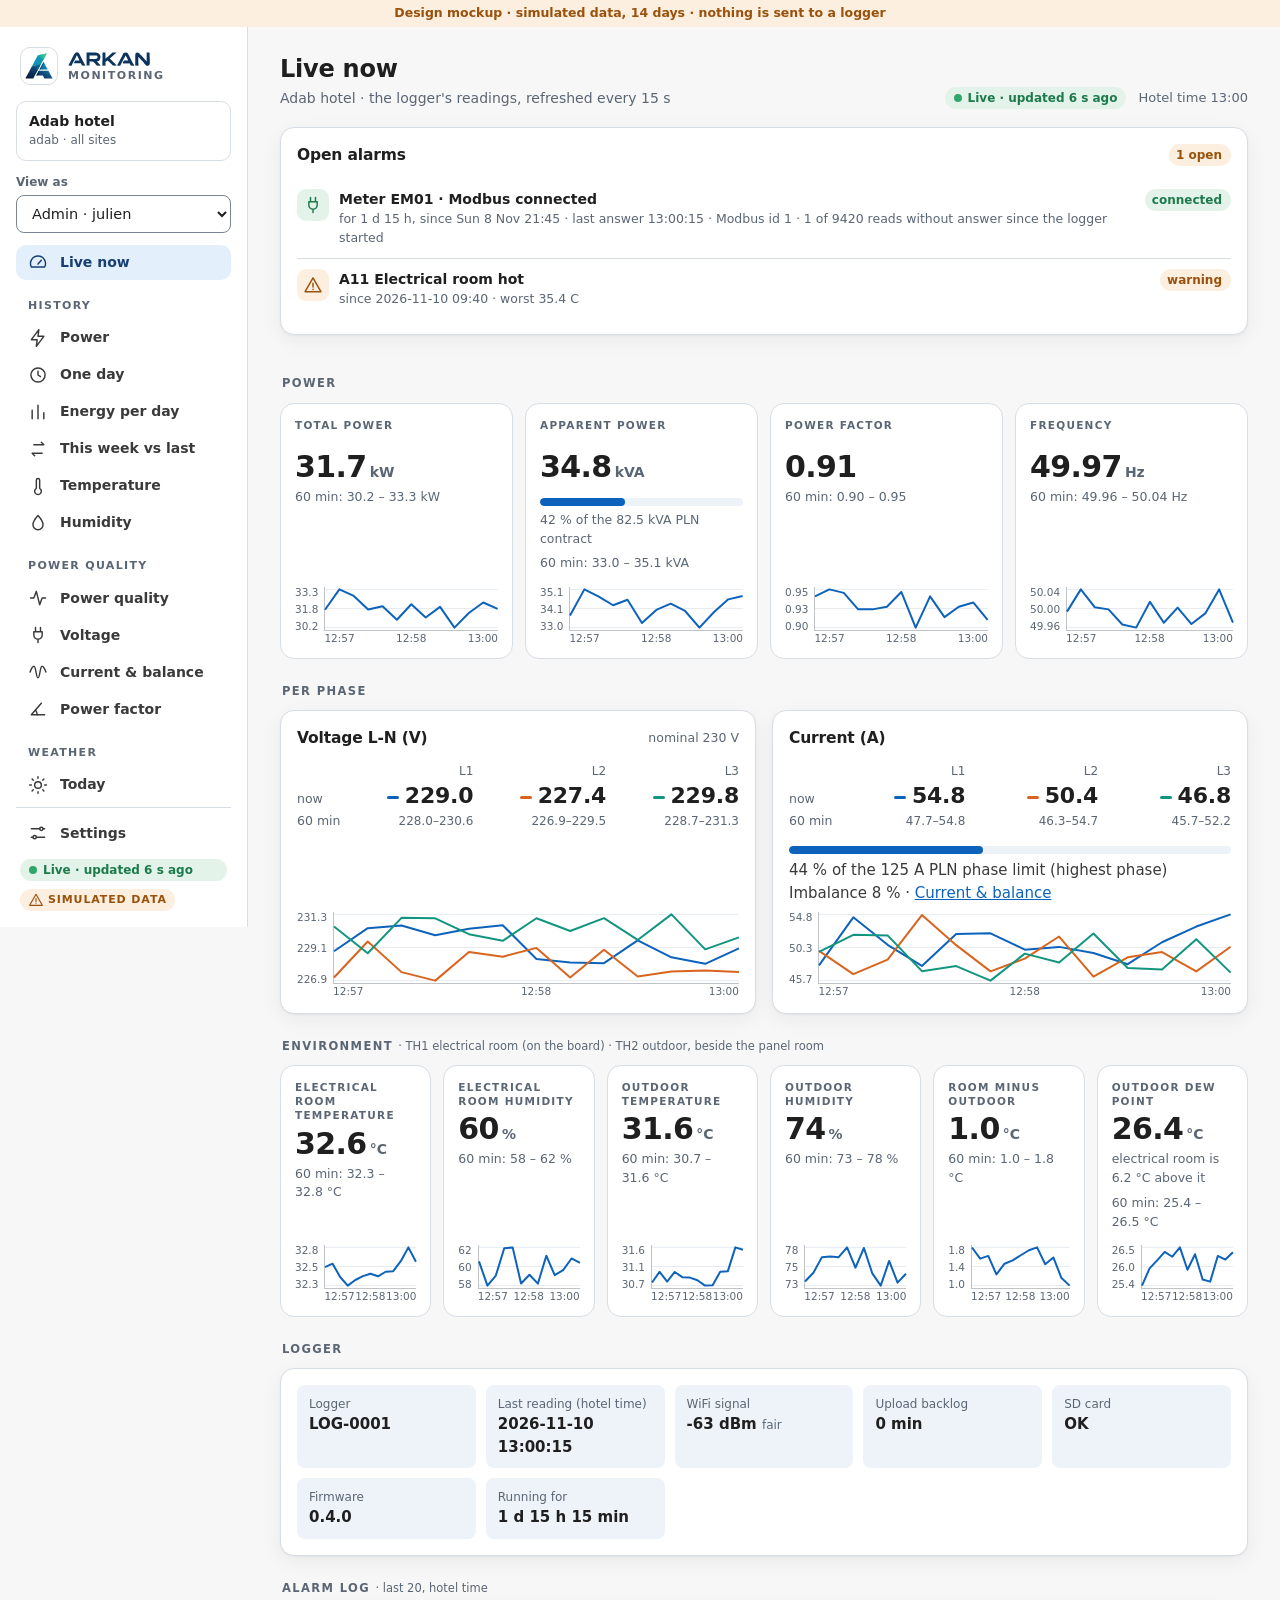
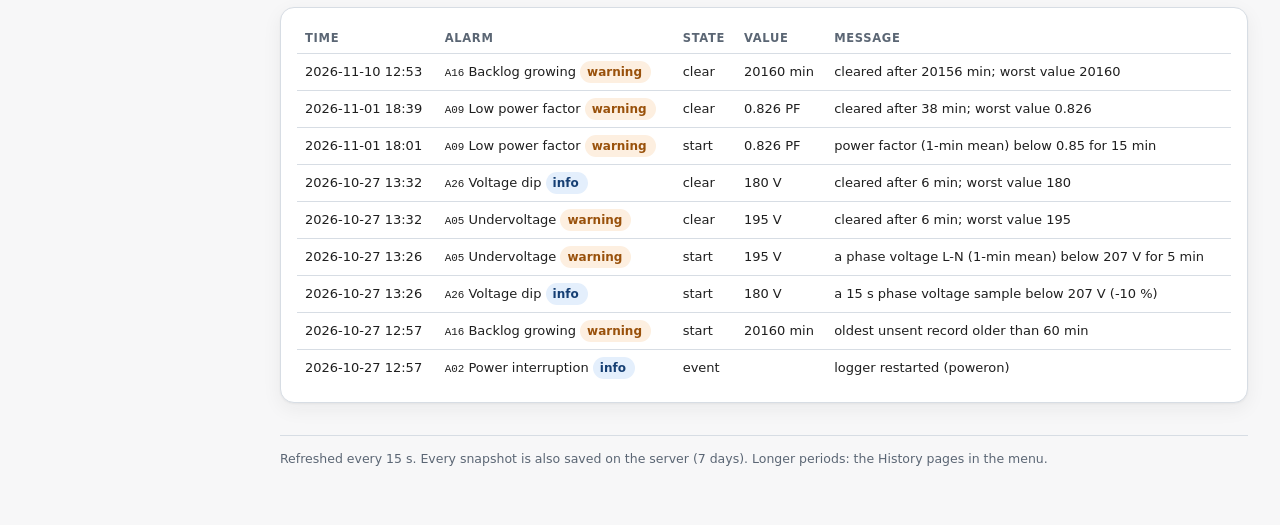
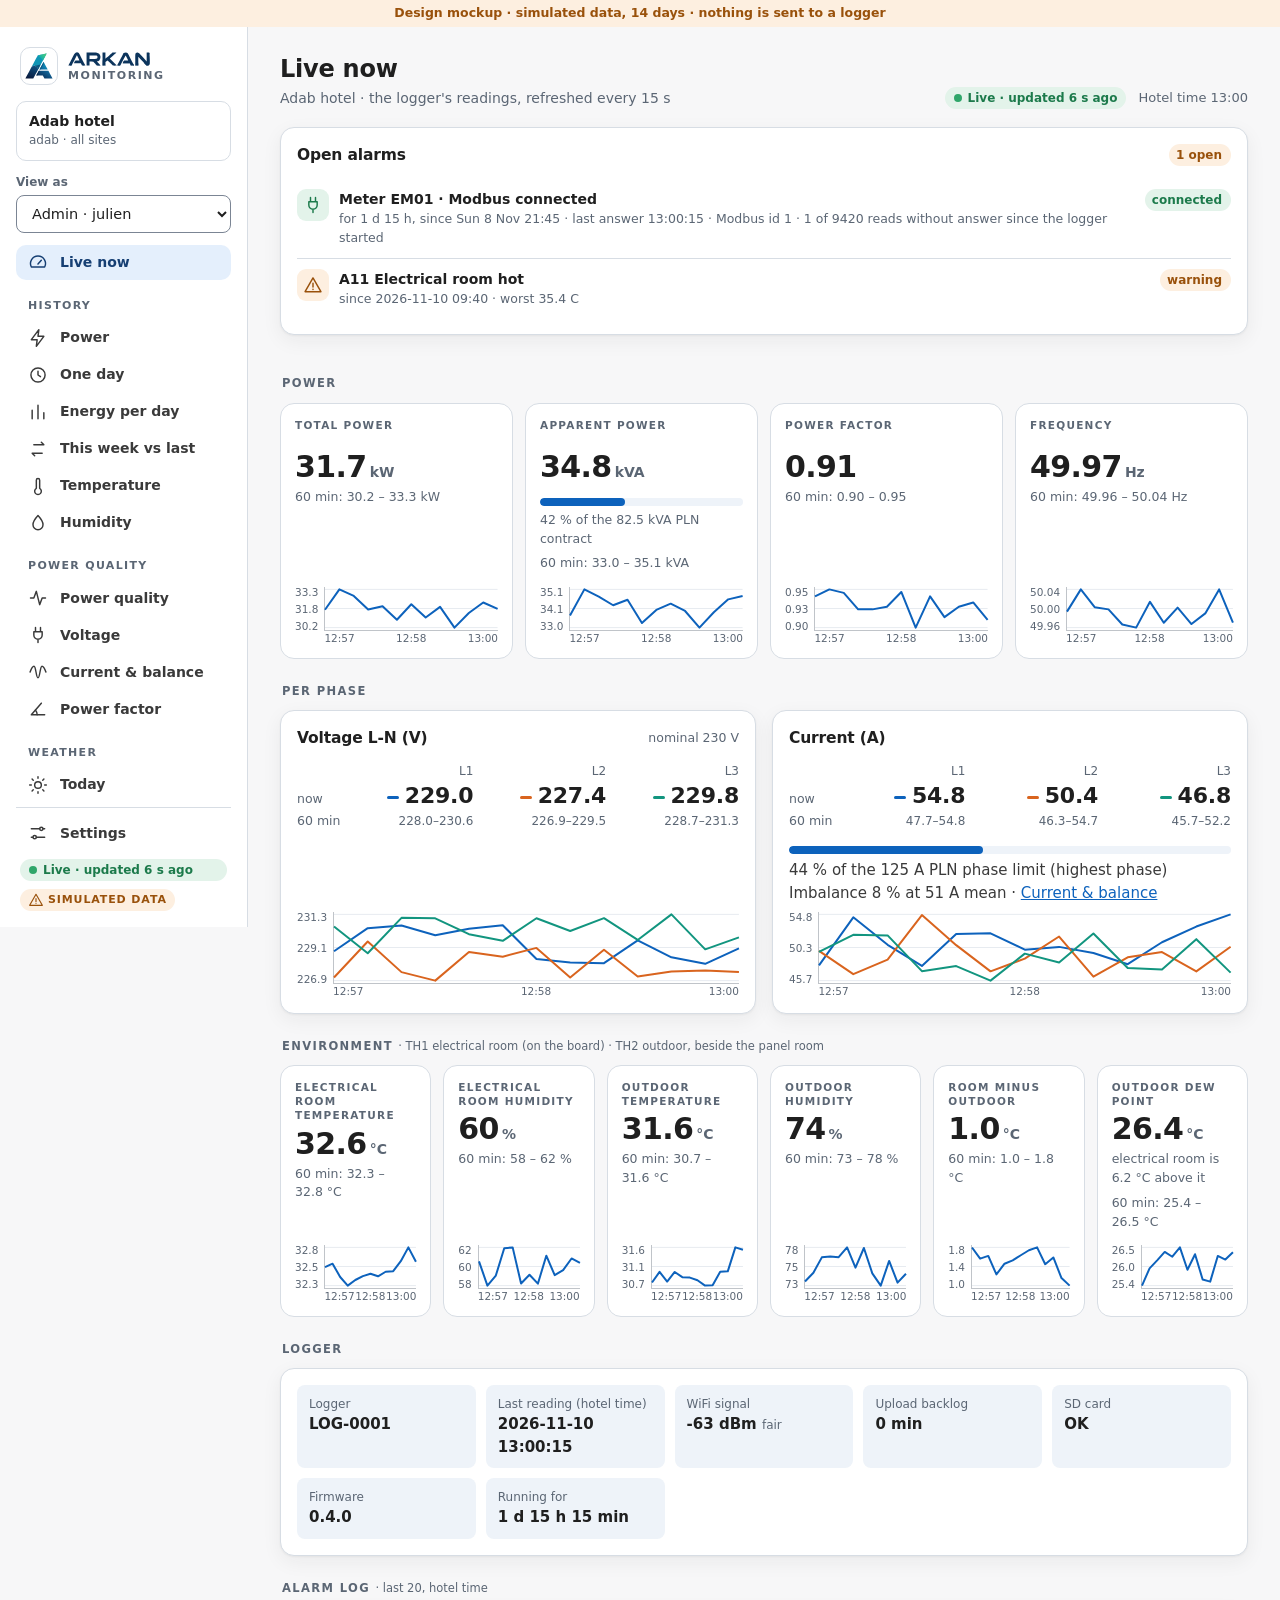
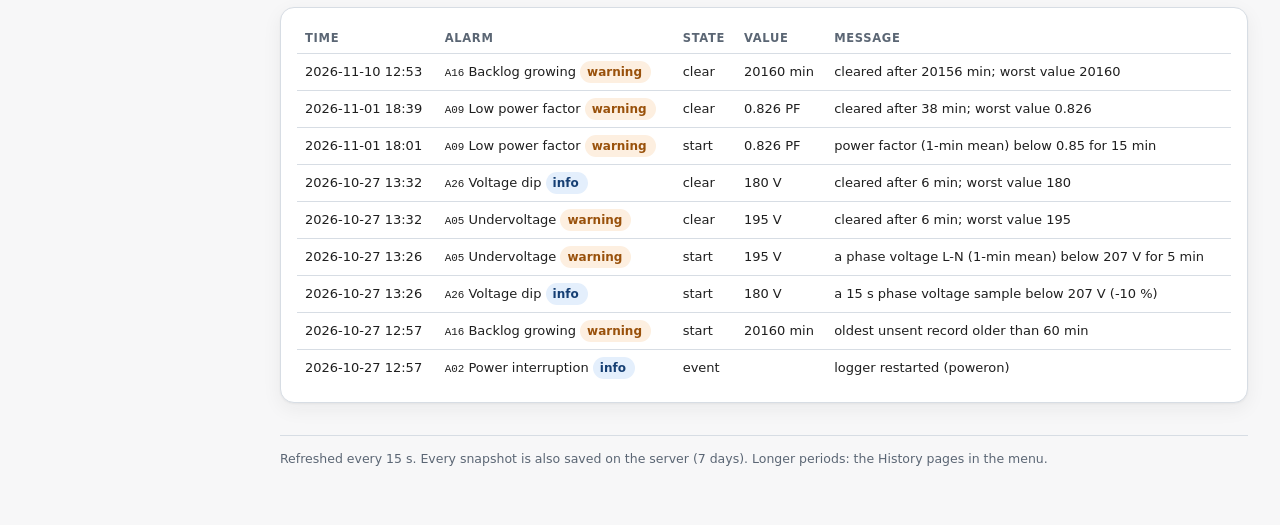
